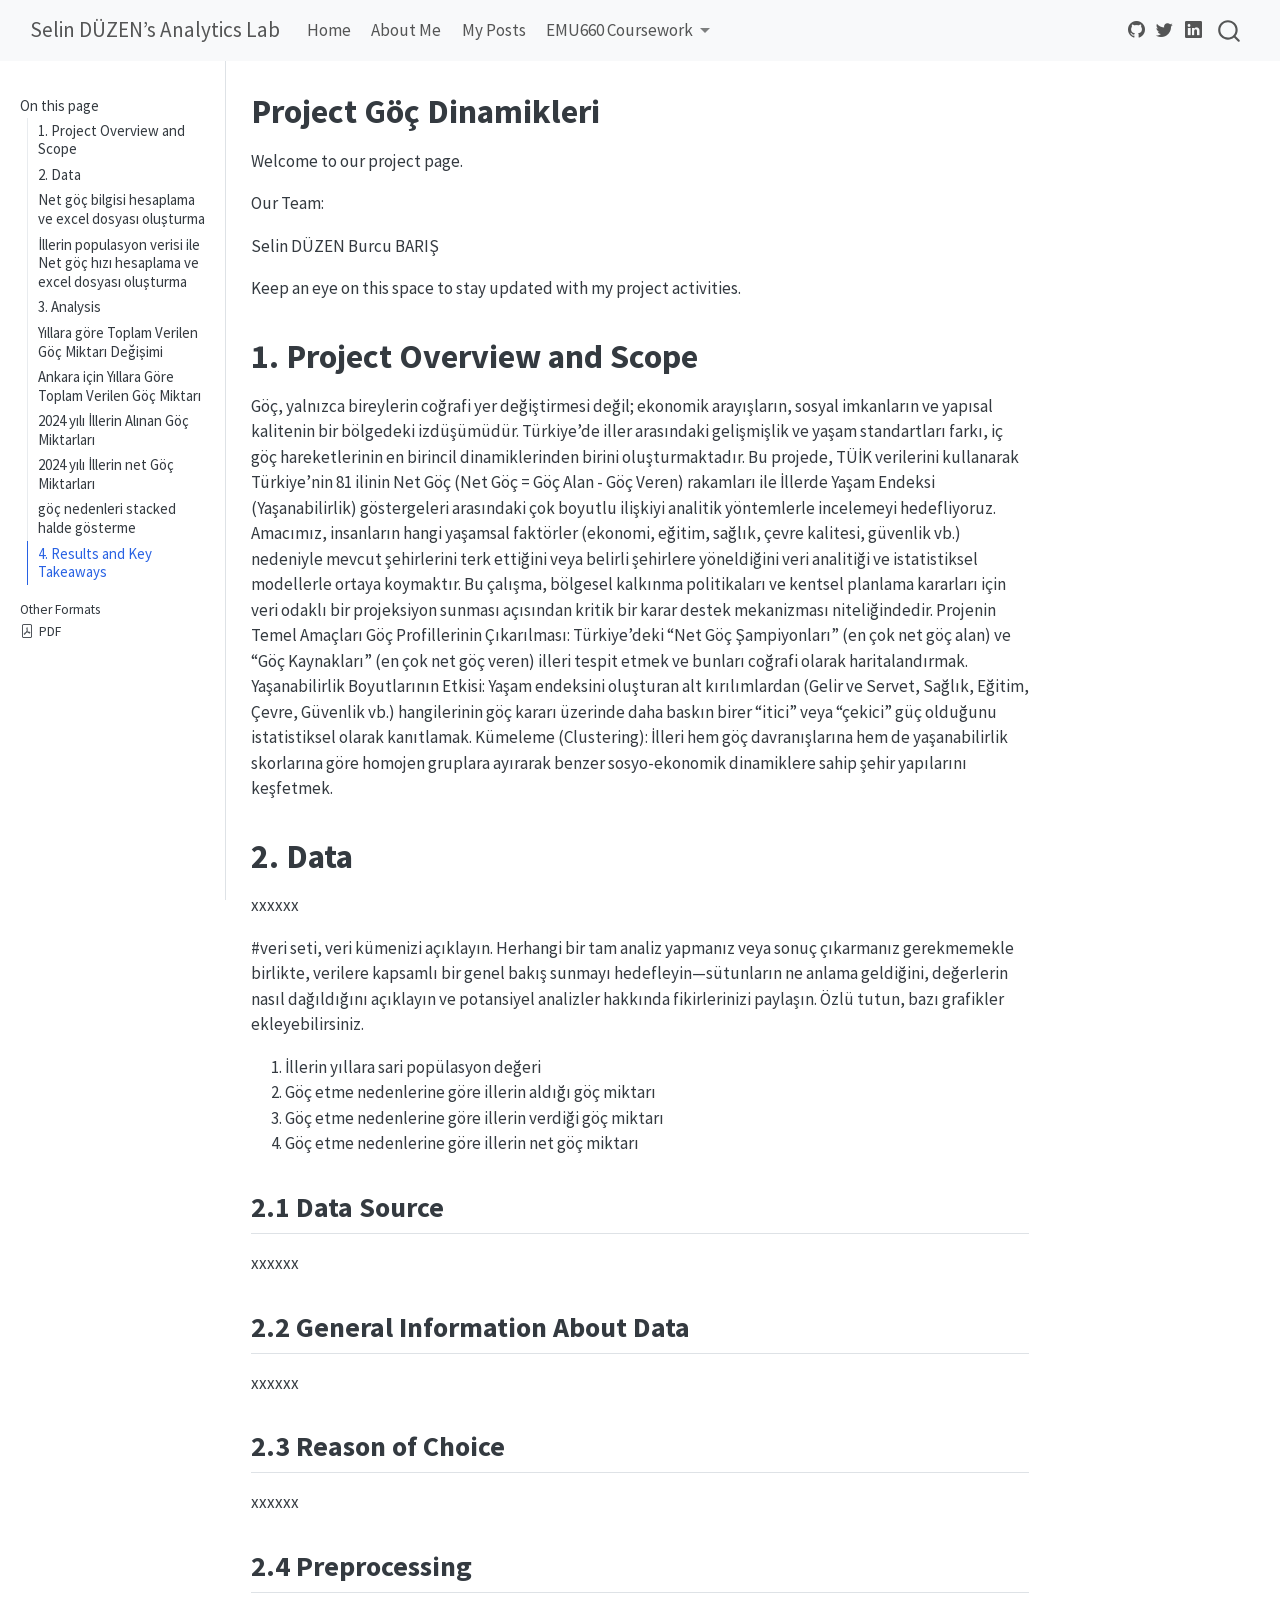
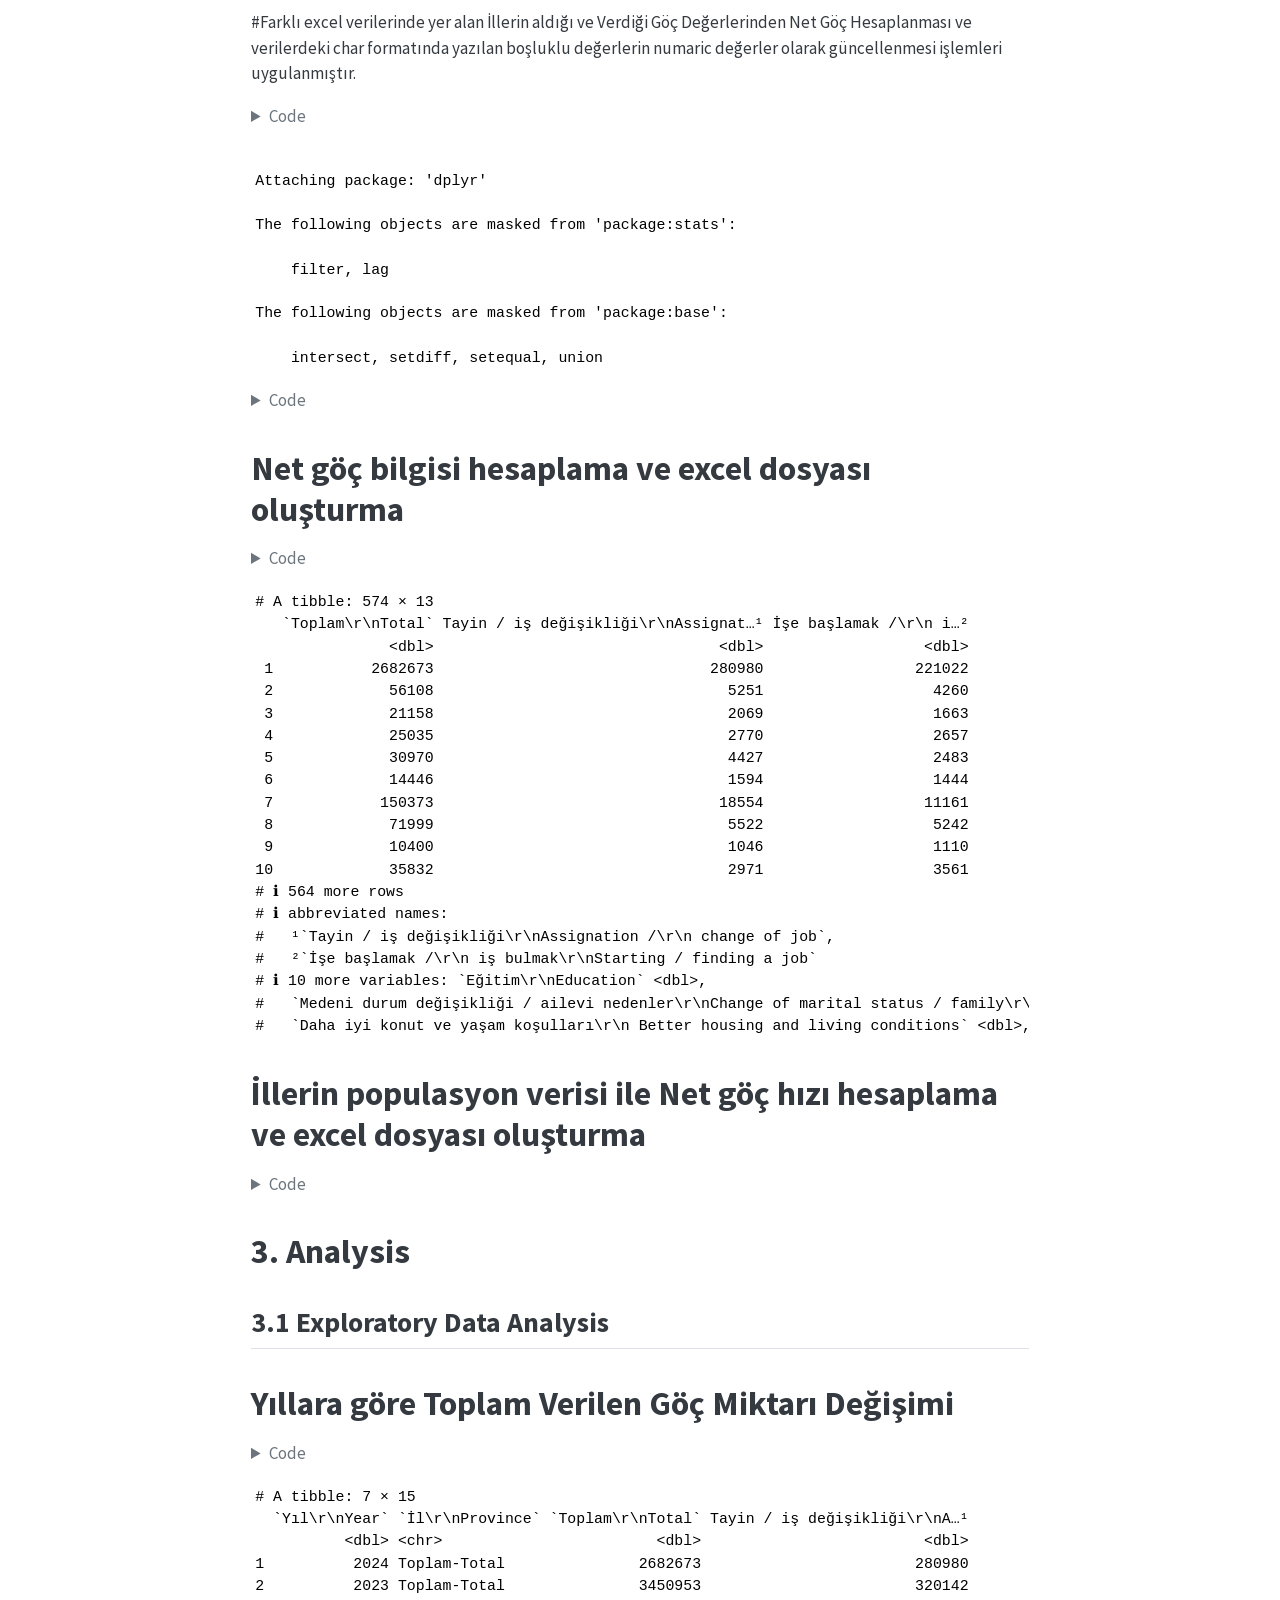
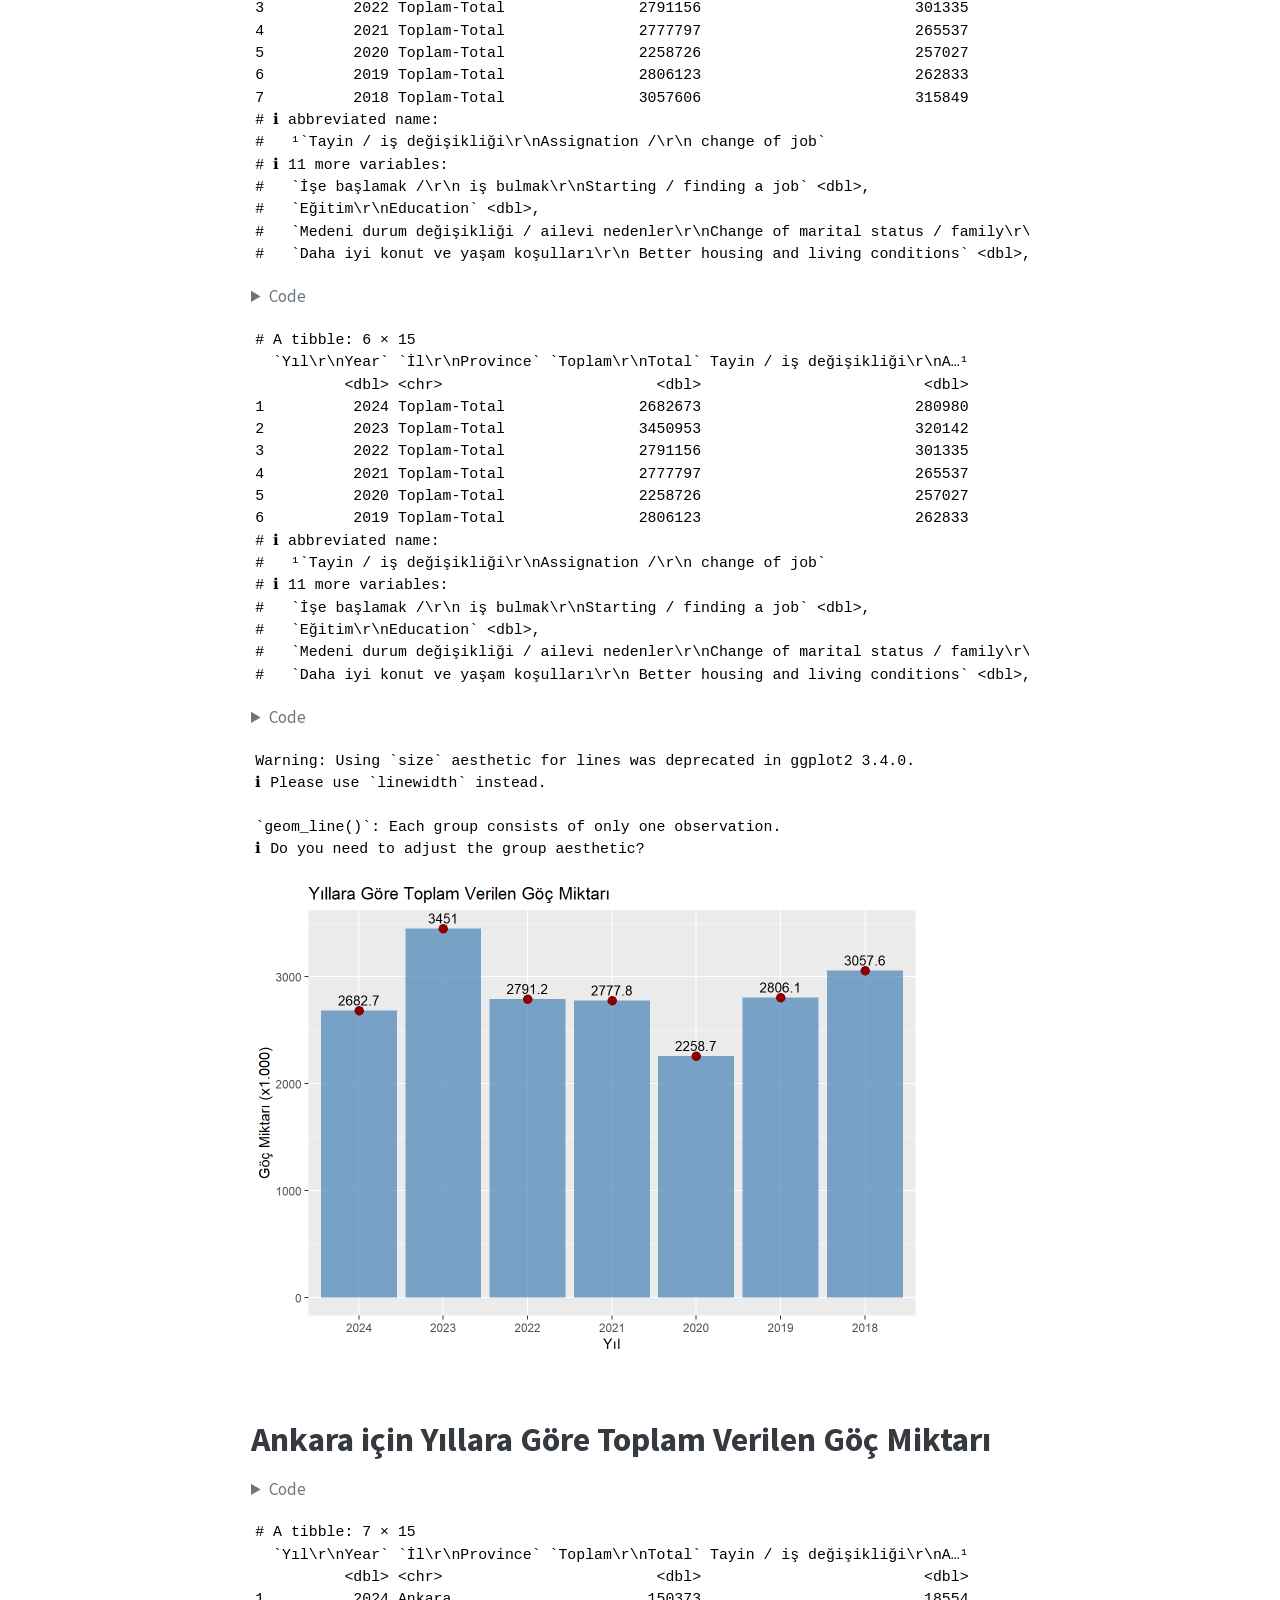
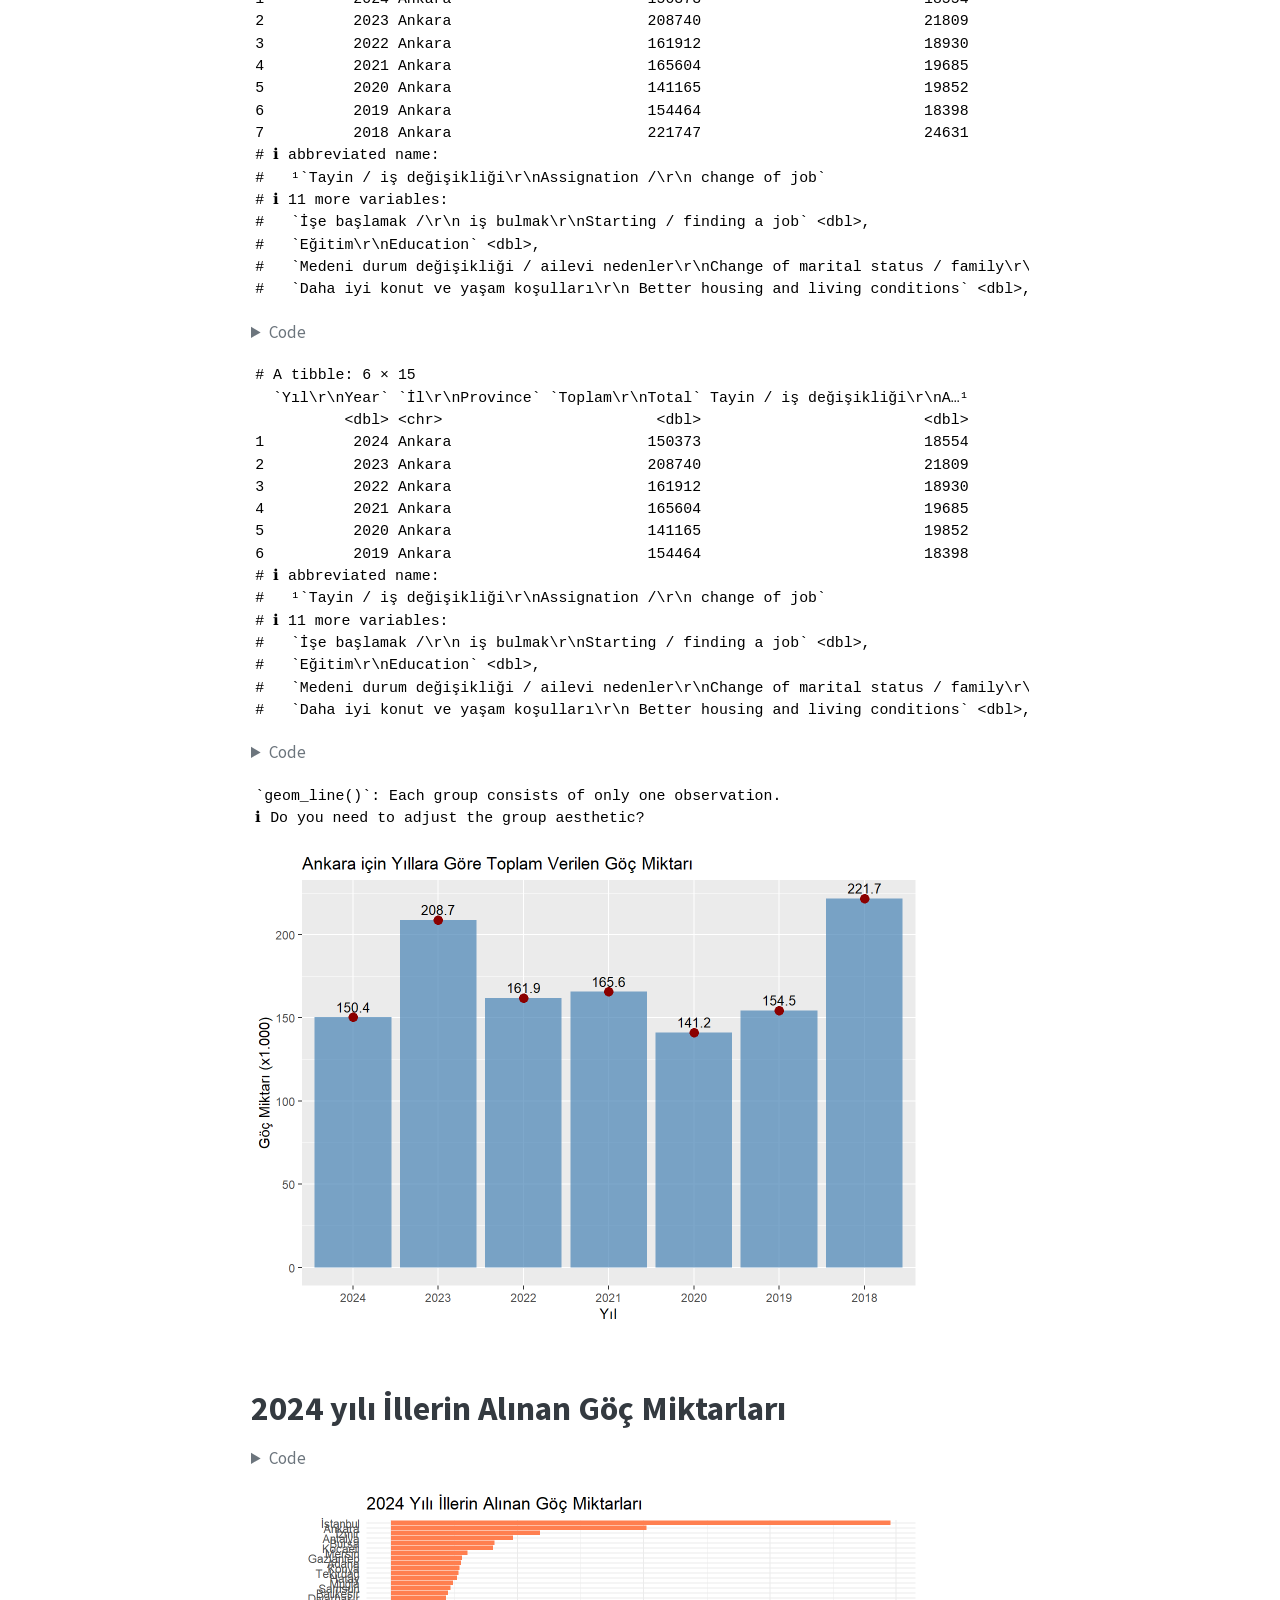
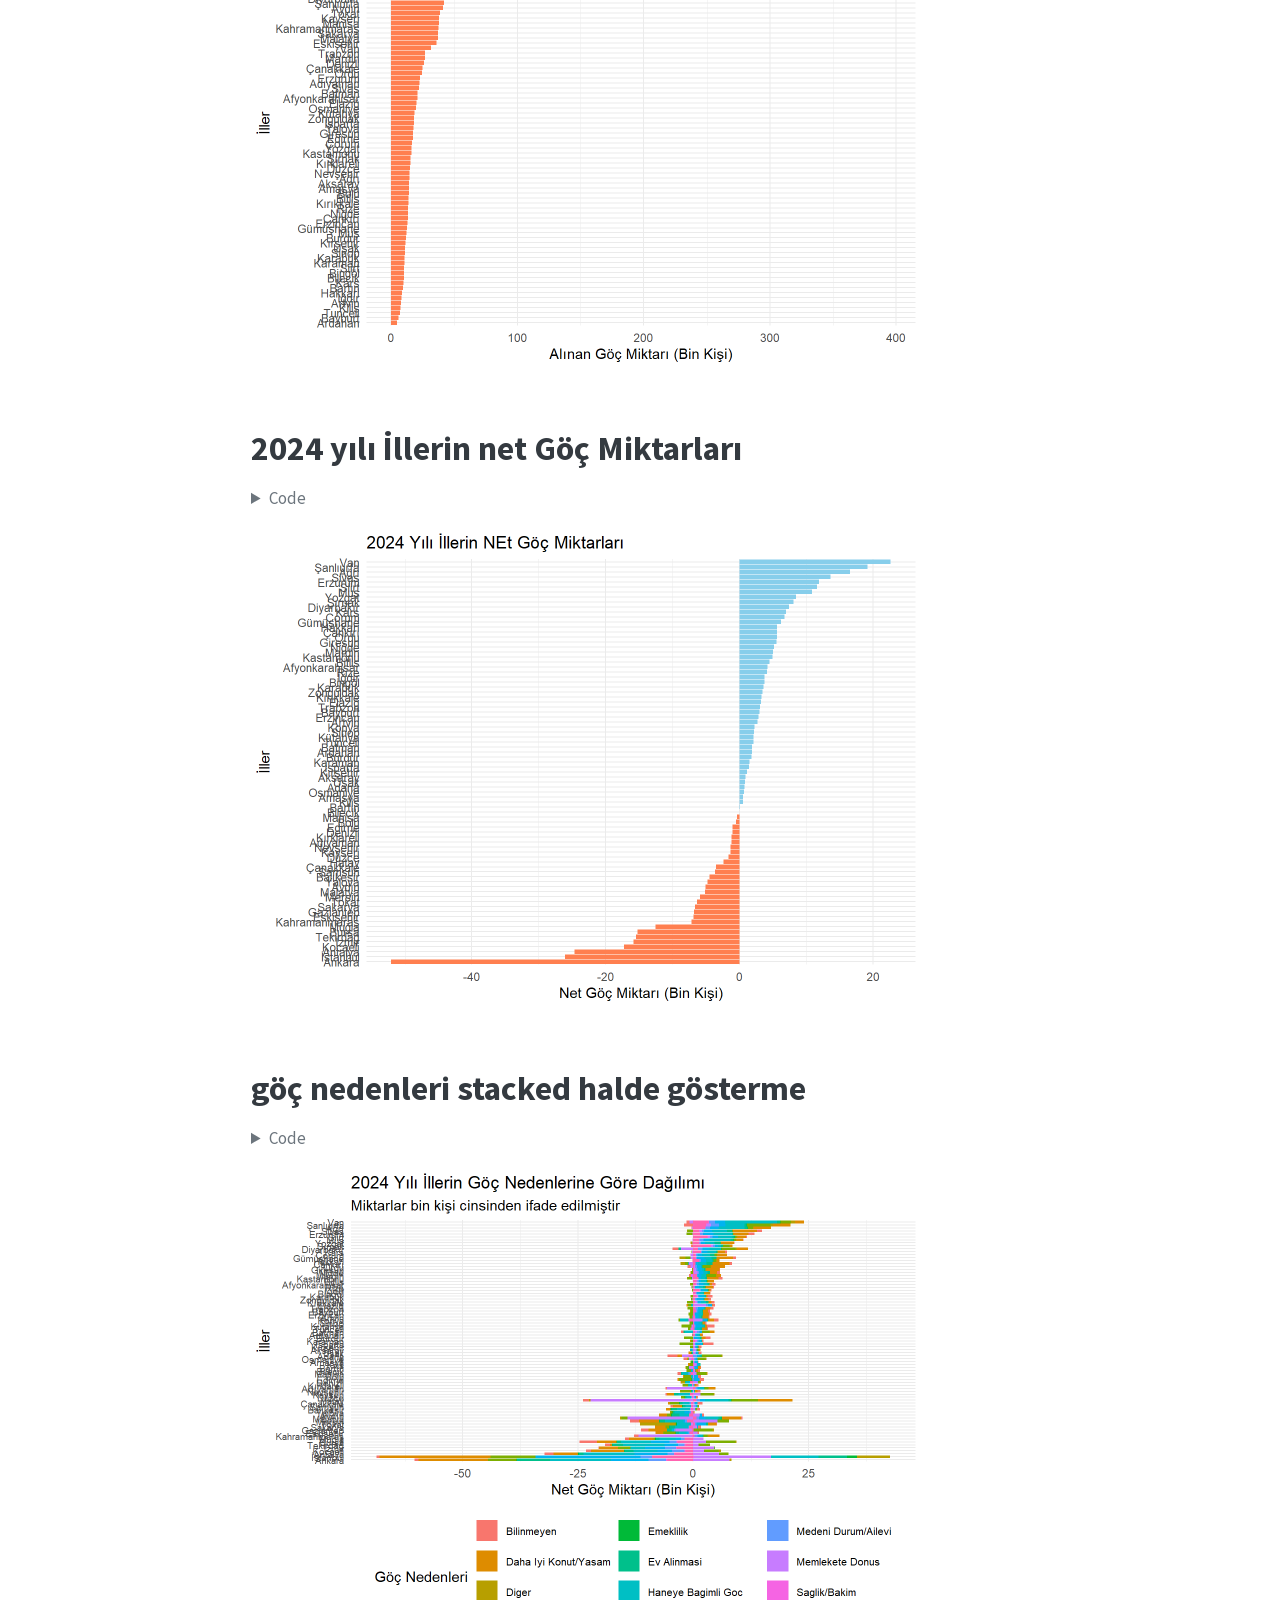
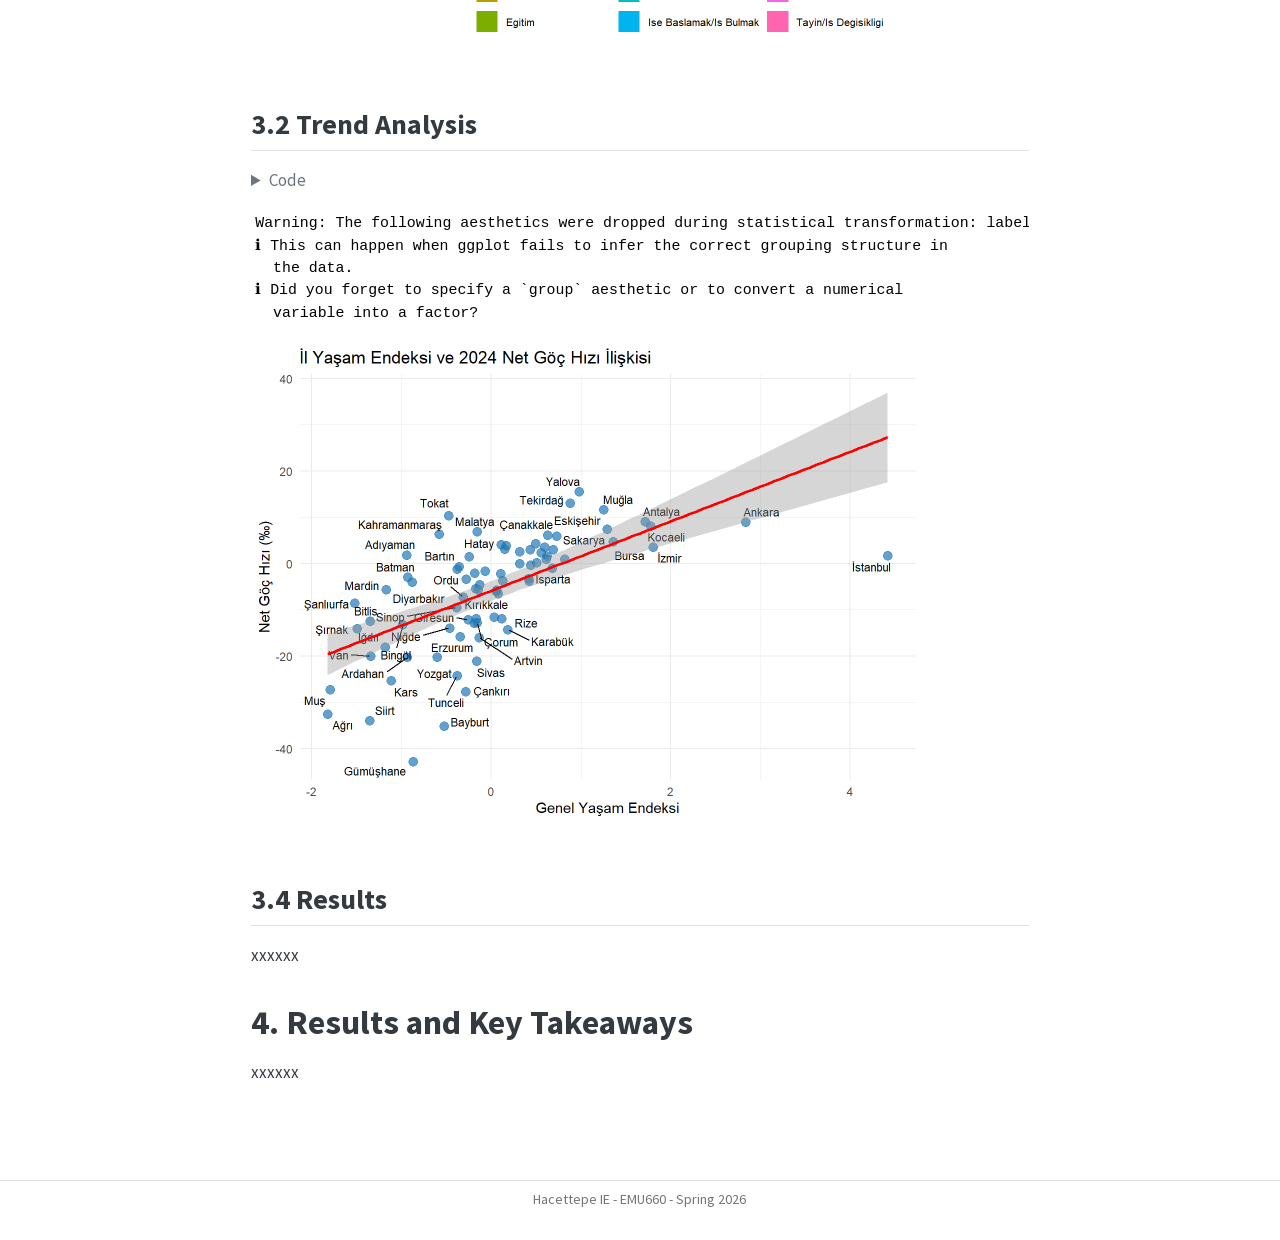
==== docs/project.html @ 67640329 "v4" ====
<!DOCTYPE html>
<html xmlns="http://www.w3.org/1999/xhtml" lang="en" xml:lang="en"><head>

<meta charset="utf-8">
<meta name="generator" content="quarto-1.9.35">

<meta name="viewport" content="width=device-width, initial-scale=1.0, user-scalable=yes">


<title>Project Göç Dinamikleri – Selin DÜZEN’s Analytics Lab</title>
<style>

code{white-space: pre-wrap;}
span.smallcaps{font-variant: small-caps;}
div.columns{display: flex; gap: min(4vw, 1.5em);}
div.column{flex: auto; overflow-x: auto;}
div.hanging-indent{margin-left: 1.5em; text-indent: -1.5em;}
ul.task-list{list-style: none;}
ul.task-list li input[type="checkbox"] {
width: 0.8em;
margin: 0 0.8em 0.2em -1em;  vertical-align: middle;
}

html { -webkit-text-size-adjust: 100%; }
pre > code.sourceCode { white-space: pre; position: relative; }
pre > code.sourceCode > span { display: inline-block; line-height: 1.25; }
pre > code.sourceCode > span:empty { height: 1.2em; }
.sourceCode { overflow: visible; }
code.sourceCode > span { color: inherit; text-decoration: inherit; }
div.sourceCode { margin: 1em 0; }
pre.sourceCode { margin: 0; }
@media screen {
div.sourceCode { overflow: auto; }
}
@media print {
pre > code.sourceCode { white-space: pre-wrap; }
pre > code.sourceCode > span { text-indent: -5em; padding-left: 5em; }
}
pre.numberSource code
{ counter-reset: source-line 0; }
pre.numberSource code > span
{ position: relative; left: -4em; counter-increment: source-line; }
pre.numberSource code > span > a:first-child::before
{ content: counter(source-line);
position: relative; left: -1em; text-align: right; vertical-align: baseline;
border: none; display: inline-block;
-webkit-touch-callout: none; -webkit-user-select: none;
-khtml-user-select: none; -moz-user-select: none;
-ms-user-select: none; user-select: none;
padding: 0 4px; width: 4em;
}
pre.numberSource { margin-left: 3em; padding-left: 4px; }
div.sourceCode
{ }
@media screen {
pre > code.sourceCode > span > a:first-child::before { text-decoration: underline; }
}
</style>


<script>const headroomChanged = new CustomEvent("quarto-hrChanged", {
  detail: {},
  bubbles: true,
  cancelable: false,
  composed: false,
});

const announceDismiss = () => {
  const annEl = window.document.getElementById("quarto-announcement");
  if (annEl) {
    annEl.remove();

    const annId = annEl.getAttribute("data-announcement-id");
    window.localStorage.setItem(`quarto-announce-${annId}`, "true");
  }
};

const announceRegister = () => {
  const annEl = window.document.getElementById("quarto-announcement");
  if (annEl) {
    const annId = annEl.getAttribute("data-announcement-id");
    const isDismissed =
      window.localStorage.getItem(`quarto-announce-${annId}`) || false;
    if (isDismissed) {
      announceDismiss();
      return;
    } else {
      annEl.classList.remove("hidden");
    }

    const actionEl = annEl.querySelector(".quarto-announcement-action");
    if (actionEl) {
      actionEl.addEventListener("click", function (e) {
        e.preventDefault();
        // Hide the bar immediately
        announceDismiss();
      });
    }
  }
};

window.document.addEventListener("DOMContentLoaded", function () {
  let init = false;

  announceRegister();

  // Manage the back to top button, if one is present.
  let lastScrollTop = window.pageYOffset || document.documentElement.scrollTop;
  const scrollDownBuffer = 5;
  const scrollUpBuffer = 35;
  const btn = document.getElementById("quarto-back-to-top");
  const hideBackToTop = () => {
    btn.style.display = "none";
  };
  const showBackToTop = () => {
    btn.style.display = "inline-block";
  };
  if (btn) {
    window.document.addEventListener(
      "scroll",
      function () {
        const currentScrollTop =
          window.pageYOffset || document.documentElement.scrollTop;

        // Shows and hides the button 'intelligently' as the user scrolls
        if (currentScrollTop - scrollDownBuffer > lastScrollTop) {
          hideBackToTop();
          lastScrollTop = currentScrollTop <= 0 ? 0 : currentScrollTop;
        } else if (currentScrollTop < lastScrollTop - scrollUpBuffer) {
          showBackToTop();
          lastScrollTop = currentScrollTop <= 0 ? 0 : currentScrollTop;
        }

        // Show the button at the bottom, hides it at the top
        if (currentScrollTop <= 0) {
          hideBackToTop();
        } else if (
          window.innerHeight + currentScrollTop >=
          document.body.offsetHeight
        ) {
          showBackToTop();
        }
      },
      false
    );
  }

  function throttle(func, wait) {
    var timeout;
    return function () {
      const context = this;
      const args = arguments;
      const later = function () {
        clearTimeout(timeout);
        timeout = null;
        func.apply(context, args);
      };

      if (!timeout) {
        timeout = setTimeout(later, wait);
      }
    };
  }

  function headerOffset() {
    // Set an offset if there is are fixed top navbar
    const headerEl = window.document.querySelector("header.fixed-top");
    if (headerEl) {
      return headerEl.clientHeight;
    } else {
      return 0;
    }
  }

  function footerOffset() {
    const footerEl = window.document.querySelector("footer.footer");
    if (footerEl) {
      return footerEl.clientHeight;
    } else {
      return 0;
    }
  }

  function dashboardOffset() {
    const dashboardNavEl = window.document.getElementById(
      "quarto-dashboard-header"
    );
    if (dashboardNavEl !== null) {
      return dashboardNavEl.clientHeight;
    } else {
      return 0;
    }
  }

  function updateDocumentOffsetWithoutAnimation() {
    updateDocumentOffset(false);
  }

  function updateDocumentOffset(animated) {
    // set body offset
    const topOffset = headerOffset();
    const bodyOffset = topOffset + footerOffset() + dashboardOffset();
    const bodyEl = window.document.body;
    bodyEl.setAttribute("data-bs-offset", topOffset);
    bodyEl.style.paddingTop = topOffset + "px";

    // deal with sidebar offsets
    const sidebars = window.document.querySelectorAll(
      ".sidebar, .headroom-target"
    );
    sidebars.forEach((sidebar) => {
      if (!animated) {
        sidebar.classList.add("notransition");
        // Remove the no transition class after the animation has time to complete
        setTimeout(function () {
          sidebar.classList.remove("notransition");
        }, 201);
      }

      if (window.Headroom && sidebar.classList.contains("sidebar-unpinned")) {
        sidebar.style.top = "0";
        sidebar.style.maxHeight = "100vh";
      } else {
        sidebar.style.top = topOffset + "px";
        sidebar.style.maxHeight = "calc(100vh - " + topOffset + "px)";
      }
    });

    // allow space for footer
    const mainContainer = window.document.querySelector(".quarto-container");
    if (mainContainer) {
      mainContainer.style.minHeight = "calc(100vh - " + bodyOffset + "px)";
    }

    // link offset
    let linkStyle = window.document.querySelector("#quarto-target-style");
    if (!linkStyle) {
      linkStyle = window.document.createElement("style");
      linkStyle.setAttribute("id", "quarto-target-style");
      window.document.head.appendChild(linkStyle);
    }
    while (linkStyle.firstChild) {
      linkStyle.removeChild(linkStyle.firstChild);
    }
    if (topOffset > 0) {
      linkStyle.appendChild(
        window.document.createTextNode(`
      section:target::before {
        content: "";
        display: block;
        height: ${topOffset}px;
        margin: -${topOffset}px 0 0;
      }`)
      );
    }
    if (init) {
      window.dispatchEvent(headroomChanged);
    }
    init = true;
  }

  // initialize headroom
  var header = window.document.querySelector("#quarto-header");
  if (header && window.Headroom) {
    const headroom = new window.Headroom(header, {
      tolerance: 5,
      onPin: function () {
        const sidebars = window.document.querySelectorAll(
          ".sidebar, .headroom-target"
        );
        sidebars.forEach((sidebar) => {
          sidebar.classList.remove("sidebar-unpinned");
        });
        updateDocumentOffset();
      },
      onUnpin: function () {
        const sidebars = window.document.querySelectorAll(
          ".sidebar, .headroom-target"
        );
        sidebars.forEach((sidebar) => {
          sidebar.classList.add("sidebar-unpinned");
        });
        updateDocumentOffset();
      },
    });
    headroom.init();

    let frozen = false;
    window.quartoToggleHeadroom = function () {
      if (frozen) {
        headroom.unfreeze();
        frozen = false;
      } else {
        headroom.freeze();
        frozen = true;
      }
    };
  }

  window.addEventListener(
    "hashchange",
    function (e) {
      if (
        getComputedStyle(document.documentElement).scrollBehavior !== "smooth"
      ) {
        window.scrollTo(0, window.pageYOffset - headerOffset());
      }
    },
    false
  );

  // Observe size changed for the header
  const headerEl = window.document.querySelector("header.fixed-top");
  if (headerEl && window.ResizeObserver) {
    const observer = new window.ResizeObserver(() => {
      setTimeout(updateDocumentOffsetWithoutAnimation, 0);
    });
    observer.observe(headerEl, {
      attributes: true,
      childList: true,
      characterData: true,
    });
  } else {
    window.addEventListener(
      "resize",
      throttle(updateDocumentOffsetWithoutAnimation, 50)
    );
  }
  setTimeout(updateDocumentOffsetWithoutAnimation, 250);

  // fixup index.html links if we aren't on the filesystem
  if (window.location.protocol !== "file:") {
    const links = window.document.querySelectorAll("a");
    for (let i = 0; i < links.length; i++) {
      if (links[i].href) {
        links[i].dataset.originalHref = links[i].href;
        links[i].href = links[i].href.replace(/\/index\.html/, "/");
      }
    }

    // Fixup any sharing links that require urls
    // Append url to any sharing urls
    const sharingLinks = window.document.querySelectorAll(
      "a.sidebar-tools-main-item, a.quarto-navigation-tool, a.quarto-navbar-tools, a.quarto-navbar-tools-item"
    );
    for (let i = 0; i < sharingLinks.length; i++) {
      const sharingLink = sharingLinks[i];
      const href = sharingLink.getAttribute("href");
      if (href) {
        sharingLink.setAttribute(
          "href",
          href.replace("|url|", window.location.href)
        );
      }
    }

    // Scroll the active navigation item into view, if necessary
    const navSidebar = window.document.querySelector("nav#quarto-sidebar");
    if (navSidebar) {
      // Find the active item
      const activeItem = navSidebar.querySelector("li.sidebar-item a.active");
      if (activeItem) {
        // Wait for the scroll height and height to resolve by observing size changes on the
        // nav element that is scrollable
        const resizeObserver = new ResizeObserver((_entries) => {
          // The bottom of the element
          const elBottom = activeItem.offsetTop;
          const viewBottom = navSidebar.scrollTop + navSidebar.clientHeight;

          // The element height and scroll height are the same, then we are still loading
          if (viewBottom !== navSidebar.scrollHeight) {
            // Determine if the item isn't visible and scroll to it
            if (elBottom >= viewBottom) {
              navSidebar.scrollTop = elBottom;
            }

            // stop observing now since we've completed the scroll
            resizeObserver.unobserve(navSidebar);
          }
        });
        resizeObserver.observe(navSidebar);
      }
    }
  }
});
</script>
<script>/*!
 * headroom.js v0.12.0 - Give your page some headroom. Hide your header until you need it
 * Copyright (c) 2020 Nick Williams - http://wicky.nillia.ms/headroom.js
 * License: MIT
 */

!function(t,n){"object"==typeof exports&&"undefined"!=typeof module?module.exports=n():"function"==typeof define&&define.amd?define(n):(t=t||self).Headroom=n()}(this,function(){"use strict";function t(){return"undefined"!=typeof window}function d(t){return function(t){return t&&t.document&&function(t){return 9===t.nodeType}(t.document)}(t)?function(t){var n=t.document,o=n.body,s=n.documentElement;return{scrollHeight:function(){return Math.max(o.scrollHeight,s.scrollHeight,o.offsetHeight,s.offsetHeight,o.clientHeight,s.clientHeight)},height:function(){return t.innerHeight||s.clientHeight||o.clientHeight},scrollY:function(){return void 0!==t.pageYOffset?t.pageYOffset:(s||o.parentNode||o).scrollTop}}}(t):function(t){return{scrollHeight:function(){return Math.max(t.scrollHeight,t.offsetHeight,t.clientHeight)},height:function(){return Math.max(t.offsetHeight,t.clientHeight)},scrollY:function(){return t.scrollTop}}}(t)}function n(t,s,e){var n,o=function(){var n=!1;try{var t={get passive(){n=!0}};window.addEventListener("test",t,t),window.removeEventListener("test",t,t)}catch(t){n=!1}return n}(),i=!1,r=d(t),l=r.scrollY(),a={};function c(){var t=Math.round(r.scrollY()),n=r.height(),o=r.scrollHeight();a.scrollY=t,a.lastScrollY=l,a.direction=l<t?"down":"up",a.distance=Math.abs(t-l),a.isOutOfBounds=t<0||o<t+n,a.top=t<=s.offset[a.direction],a.bottom=o<=t+n,a.toleranceExceeded=a.distance>s.tolerance[a.direction],e(a),l=t,i=!1}function h(){i||(i=!0,n=requestAnimationFrame(c))}var u=!!o&&{passive:!0,capture:!1};return t.addEventListener("scroll",h,u),c(),{destroy:function(){cancelAnimationFrame(n),t.removeEventListener("scroll",h,u)}}}function o(t){return t===Object(t)?t:{down:t,up:t}}function s(t,n){n=n||{},Object.assign(this,s.options,n),this.classes=Object.assign({},s.options.classes,n.classes),this.elem=t,this.tolerance=o(this.tolerance),this.offset=o(this.offset),this.initialised=!1,this.frozen=!1}return s.prototype={constructor:s,init:function(){return s.cutsTheMustard&&!this.initialised&&(this.addClass("initial"),this.initialised=!0,setTimeout(function(t){t.scrollTracker=n(t.scroller,{offset:t.offset,tolerance:t.tolerance},t.update.bind(t))},100,this)),this},destroy:function(){this.initialised=!1,Object.keys(this.classes).forEach(this.removeClass,this),this.scrollTracker.destroy()},unpin:function(){!this.hasClass("pinned")&&this.hasClass("unpinned")||(this.addClass("unpinned"),this.removeClass("pinned"),this.onUnpin&&this.onUnpin.call(this))},pin:function(){this.hasClass("unpinned")&&(this.addClass("pinned"),this.removeClass("unpinned"),this.onPin&&this.onPin.call(this))},freeze:function(){this.frozen=!0,this.addClass("frozen")},unfreeze:function(){this.frozen=!1,this.removeClass("frozen")},top:function(){this.hasClass("top")||(this.addClass("top"),this.removeClass("notTop"),this.onTop&&this.onTop.call(this))},notTop:function(){this.hasClass("notTop")||(this.addClass("notTop"),this.removeClass("top"),this.onNotTop&&this.onNotTop.call(this))},bottom:function(){this.hasClass("bottom")||(this.addClass("bottom"),this.removeClass("notBottom"),this.onBottom&&this.onBottom.call(this))},notBottom:function(){this.hasClass("notBottom")||(this.addClass("notBottom"),this.removeClass("bottom"),this.onNotBottom&&this.onNotBottom.call(this))},shouldUnpin:function(t){return"down"===t.direction&&!t.top&&t.toleranceExceeded},shouldPin:function(t){return"up"===t.direction&&t.toleranceExceeded||t.top},addClass:function(t){this.elem.classList.add.apply(this.elem.classList,this.classes[t].split(" "))},removeClass:function(t){this.elem.classList.remove.apply(this.elem.classList,this.classes[t].split(" "))},hasClass:function(t){return this.classes[t].split(" ").every(function(t){return this.classList.contains(t)},this.elem)},update:function(t){t.isOutOfBounds||!0!==this.frozen&&(t.top?this.top():this.notTop(),t.bottom?this.bottom():this.notBottom(),this.shouldUnpin(t)?this.unpin():this.shouldPin(t)&&this.pin())}},s.options={tolerance:{up:0,down:0},offset:0,scroller:t()?window:null,classes:{frozen:"headroom--frozen",pinned:"headroom--pinned",unpinned:"headroom--unpinned",top:"headroom--top",notTop:"headroom--not-top",bottom:"headroom--bottom",notBottom:"headroom--not-bottom",initial:"headroom"}},s.cutsTheMustard=!!(t()&&function(){}.bind&&"classList"in document.documentElement&&Object.assign&&Object.keys&&requestAnimationFrame),s});
</script>
<script>/*!
 * clipboard.js v2.0.11
 * https://clipboardjs.com/
 *
 * Licensed MIT © Zeno Rocha
 */
!function(t,e){"object"==typeof exports&&"object"==typeof module?module.exports=e():"function"==typeof define&&define.amd?define([],e):"object"==typeof exports?exports.ClipboardJS=e():t.ClipboardJS=e()}(this,function(){return n={686:function(t,e,n){"use strict";n.d(e,{default:function(){return b}});var e=n(279),i=n.n(e),e=n(370),u=n.n(e),e=n(817),r=n.n(e);function c(t){try{return document.execCommand(t)}catch(t){return}}var a=function(t){t=r()(t);return c("cut"),t};function o(t,e){var n,o,t=(n=t,o="rtl"===document.documentElement.getAttribute("dir"),(t=document.createElement("textarea")).style.fontSize="12pt",t.style.border="0",t.style.padding="0",t.style.margin="0",t.style.position="absolute",t.style[o?"right":"left"]="-9999px",o=window.pageYOffset||document.documentElement.scrollTop,t.style.top="".concat(o,"px"),t.setAttribute("readonly",""),t.value=n,t);return e.container.appendChild(t),e=r()(t),c("copy"),t.remove(),e}var f=function(t){var e=1<arguments.length&&void 0!==arguments[1]?arguments[1]:{container:document.body},n="";return"string"==typeof t?n=o(t,e):t instanceof HTMLInputElement&&!["text","search","url","tel","password"].includes(null==t?void 0:t.type)?n=o(t.value,e):(n=r()(t),c("copy")),n};function l(t){return(l="function"==typeof Symbol&&"symbol"==typeof Symbol.iterator?function(t){return typeof t}:function(t){return t&&"function"==typeof Symbol&&t.constructor===Symbol&&t!==Symbol.prototype?"symbol":typeof t})(t)}var s=function(){var t=0<arguments.length&&void 0!==arguments[0]?arguments[0]:{},e=t.action,n=void 0===e?"copy":e,o=t.container,e=t.target,t=t.text;if("copy"!==n&&"cut"!==n)throw new Error('Invalid "action" value, use either "copy" or "cut"');if(void 0!==e){if(!e||"object"!==l(e)||1!==e.nodeType)throw new Error('Invalid "target" value, use a valid Element');if("copy"===n&&e.hasAttribute("disabled"))throw new Error('Invalid "target" attribute. Please use "readonly" instead of "disabled" attribute');if("cut"===n&&(e.hasAttribute("readonly")||e.hasAttribute("disabled")))throw new Error('Invalid "target" attribute. You can\'t cut text from elements with "readonly" or "disabled" attributes')}return t?f(t,{container:o}):e?"cut"===n?a(e):f(e,{container:o}):void 0};function p(t){return(p="function"==typeof Symbol&&"symbol"==typeof Symbol.iterator?function(t){return typeof t}:function(t){return t&&"function"==typeof Symbol&&t.constructor===Symbol&&t!==Symbol.prototype?"symbol":typeof t})(t)}function d(t,e){for(var n=0;n<e.length;n++){var o=e[n];o.enumerable=o.enumerable||!1,o.configurable=!0,"value"in o&&(o.writable=!0),Object.defineProperty(t,o.key,o)}}function y(t,e){return(y=Object.setPrototypeOf||function(t,e){return t.__proto__=e,t})(t,e)}function h(n){var o=function(){if("undefined"==typeof Reflect||!Reflect.construct)return!1;if(Reflect.construct.sham)return!1;if("function"==typeof Proxy)return!0;try{return Date.prototype.toString.call(Reflect.construct(Date,[],function(){})),!0}catch(t){return!1}}();return function(){var t,e=v(n);return t=o?(t=v(this).constructor,Reflect.construct(e,arguments,t)):e.apply(this,arguments),e=this,!(t=t)||"object"!==p(t)&&"function"!=typeof t?function(t){if(void 0!==t)return t;throw new ReferenceError("this hasn't been initialised - super() hasn't been called")}(e):t}}function v(t){return(v=Object.setPrototypeOf?Object.getPrototypeOf:function(t){return t.__proto__||Object.getPrototypeOf(t)})(t)}function m(t,e){t="data-clipboard-".concat(t);if(e.hasAttribute(t))return e.getAttribute(t)}var b=function(){!function(t,e){if("function"!=typeof e&&null!==e)throw new TypeError("Super expression must either be null or a function");t.prototype=Object.create(e&&e.prototype,{constructor:{value:t,writable:!0,configurable:!0}}),e&&y(t,e)}(r,i());var t,e,n,o=h(r);function r(t,e){var n;return function(t){if(!(t instanceof r))throw new TypeError("Cannot call a class as a function")}(this),(n=o.call(this)).resolveOptions(e),n.listenClick(t),n}return t=r,n=[{key:"copy",value:function(t){var e=1<arguments.length&&void 0!==arguments[1]?arguments[1]:{container:document.body};return f(t,e)}},{key:"cut",value:function(t){return a(t)}},{key:"isSupported",value:function(){var t=0<arguments.length&&void 0!==arguments[0]?arguments[0]:["copy","cut"],t="string"==typeof t?[t]:t,e=!!document.queryCommandSupported;return t.forEach(function(t){e=e&&!!document.queryCommandSupported(t)}),e}}],(e=[{key:"resolveOptions",value:function(){var t=0<arguments.length&&void 0!==arguments[0]?arguments[0]:{};this.action="function"==typeof t.action?t.action:this.defaultAction,this.target="function"==typeof t.target?t.target:this.defaultTarget,this.text="function"==typeof t.text?t.text:this.defaultText,this.container="object"===p(t.container)?t.container:document.body}},{key:"listenClick",value:function(t){var e=this;this.listener=u()(t,"click",function(t){return e.onClick(t)})}},{key:"onClick",value:function(t){var e=t.delegateTarget||t.currentTarget,n=this.action(e)||"copy",t=s({action:n,container:this.container,target:this.target(e),text:this.text(e)});this.emit(t?"success":"error",{action:n,text:t,trigger:e,clearSelection:function(){e&&e.focus(),window.getSelection().removeAllRanges()}})}},{key:"defaultAction",value:function(t){return m("action",t)}},{key:"defaultTarget",value:function(t){t=m("target",t);if(t)return document.querySelector(t)}},{key:"defaultText",value:function(t){return m("text",t)}},{key:"destroy",value:function(){this.listener.destroy()}}])&&d(t.prototype,e),n&&d(t,n),r}()},828:function(t){var e;"undefined"==typeof Element||Element.prototype.matches||((e=Element.prototype).matches=e.matchesSelector||e.mozMatchesSelector||e.msMatchesSelector||e.oMatchesSelector||e.webkitMatchesSelector),t.exports=function(t,e){for(;t&&9!==t.nodeType;){if("function"==typeof t.matches&&t.matches(e))return t;t=t.parentNode}}},438:function(t,e,n){var u=n(828);function i(t,e,n,o,r){var i=function(e,n,t,o){return function(t){t.delegateTarget=u(t.target,n),t.delegateTarget&&o.call(e,t)}}.apply(this,arguments);return t.addEventListener(n,i,r),{destroy:function(){t.removeEventListener(n,i,r)}}}t.exports=function(t,e,n,o,r){return"function"==typeof t.addEventListener?i.apply(null,arguments):"function"==typeof n?i.bind(null,document).apply(null,arguments):("string"==typeof t&&(t=document.querySelectorAll(t)),Array.prototype.map.call(t,function(t){return i(t,e,n,o,r)}))}},879:function(t,n){n.node=function(t){return void 0!==t&&t instanceof HTMLElement&&1===t.nodeType},n.nodeList=function(t){var e=Object.prototype.toString.call(t);return void 0!==t&&("[object NodeList]"===e||"[object HTMLCollection]"===e)&&"length"in t&&(0===t.length||n.node(t[0]))},n.string=function(t){return"string"==typeof t||t instanceof String},n.fn=function(t){return"[object Function]"===Object.prototype.toString.call(t)}},370:function(t,e,n){var f=n(879),l=n(438);t.exports=function(t,e,n){if(!t&&!e&&!n)throw new Error("Missing required arguments");if(!f.string(e))throw new TypeError("Second argument must be a String");if(!f.fn(n))throw new TypeError("Third argument must be a Function");if(f.node(t))return c=e,a=n,(u=t).addEventListener(c,a),{destroy:function(){u.removeEventListener(c,a)}};if(f.nodeList(t))return o=t,r=e,i=n,Array.prototype.forEach.call(o,function(t){t.addEventListener(r,i)}),{destroy:function(){Array.prototype.forEach.call(o,function(t){t.removeEventListener(r,i)})}};if(f.string(t))return t=t,e=e,n=n,l(document.body,t,e,n);throw new TypeError("First argument must be a String, HTMLElement, HTMLCollection, or NodeList");var o,r,i,u,c,a}},817:function(t){t.exports=function(t){var e,n="SELECT"===t.nodeName?(t.focus(),t.value):"INPUT"===t.nodeName||"TEXTAREA"===t.nodeName?((e=t.hasAttribute("readonly"))||t.setAttribute("readonly",""),t.select(),t.setSelectionRange(0,t.value.length),e||t.removeAttribute("readonly"),t.value):(t.hasAttribute("contenteditable")&&t.focus(),n=window.getSelection(),(e=document.createRange()).selectNodeContents(t),n.removeAllRanges(),n.addRange(e),n.toString());return n}},279:function(t){function e(){}e.prototype={on:function(t,e,n){var o=this.e||(this.e={});return(o[t]||(o[t]=[])).push({fn:e,ctx:n}),this},once:function(t,e,n){var o=this;function r(){o.off(t,r),e.apply(n,arguments)}return r._=e,this.on(t,r,n)},emit:function(t){for(var e=[].slice.call(arguments,1),n=((this.e||(this.e={}))[t]||[]).slice(),o=0,r=n.length;o<r;o++)n[o].fn.apply(n[o].ctx,e);return this},off:function(t,e){var n=this.e||(this.e={}),o=n[t],r=[];if(o&&e)for(var i=0,u=o.length;i<u;i++)o[i].fn!==e&&o[i].fn._!==e&&r.push(o[i]);return r.length?n[t]=r:delete n[t],this}},t.exports=e,t.exports.TinyEmitter=e}},r={},o.n=function(t){var e=t&&t.__esModule?function(){return t.default}:function(){return t};return o.d(e,{a:e}),e},o.d=function(t,e){for(var n in e)o.o(e,n)&&!o.o(t,n)&&Object.defineProperty(t,n,{enumerable:!0,get:e[n]})},o.o=function(t,e){return Object.prototype.hasOwnProperty.call(t,e)},o(686).default;function o(t){if(r[t])return r[t].exports;var e=r[t]={exports:{}};return n[t](e,e.exports,o),e.exports}var n,r});</script>
<script>/*! @algolia/autocomplete-js 1.19.1 | MIT License | © Algolia, Inc. and contributors | https://github.com/algolia/autocomplete */
!function(e,t){"object"==typeof exports&&"undefined"!=typeof module?t(exports):"function"==typeof define&&define.amd?define(["exports"],t):t((e="undefined"!=typeof globalThis?globalThis:e||self)["@algolia/autocomplete-js"]={})}(this,(function(e){"use strict";function t(e,t){var n=Object.keys(e);if(Object.getOwnPropertySymbols){var r=Object.getOwnPropertySymbols(e);t&&(r=r.filter((function(t){return Object.getOwnPropertyDescriptor(e,t).enumerable}))),n.push.apply(n,r)}return n}function n(e){for(var n=1;n<arguments.length;n++){var r=null!=arguments[n]?arguments[n]:{};n%2?t(Object(r),!0).forEach((function(t){o(e,t,r[t])})):Object.getOwnPropertyDescriptors?Object.defineProperties(e,Object.getOwnPropertyDescriptors(r)):t(Object(r)).forEach((function(t){Object.defineProperty(e,t,Object.getOwnPropertyDescriptor(r,t))}))}return e}function r(e){return r="function"==typeof Symbol&&"symbol"==typeof Symbol.iterator?function(e){return typeof e}:function(e){return e&&"function"==typeof Symbol&&e.constructor===Symbol&&e!==Symbol.prototype?"symbol":typeof e},r(e)}function o(e,t,n){return(t=function(e){var t=function(e,t){if("object"!=typeof e||null===e)return e;var n=e[Symbol.toPrimitive];if(void 0!==n){var r=n.call(e,t||"default");if("object"!=typeof r)return r;throw new TypeError("@@toPrimitive must return a primitive value.")}return("string"===t?String:Number)(e)}(e,"string");return"symbol"==typeof t?t:String(t)}(t))in e?Object.defineProperty(e,t,{value:n,enumerable:!0,configurable:!0,writable:!0}):e[t]=n,e}function i(){return i=Object.assign?Object.assign.bind():function(e){for(var t=1;t<arguments.length;t++){var n=arguments[t];for(var r in n)Object.prototype.hasOwnProperty.call(n,r)&&(e[r]=n[r])}return e},i.apply(this,arguments)}function u(e,t){if(null==e)return{};var n,r,o=function(e,t){if(null==e)return{};var n,r,o={},i=Object.keys(e);for(r=0;r<i.length;r++)n=i[r],t.indexOf(n)>=0||(o[n]=e[n]);return o}(e,t);if(Object.getOwnPropertySymbols){var i=Object.getOwnPropertySymbols(e);for(r=0;r<i.length;r++)n=i[r],t.indexOf(n)>=0||Object.prototype.propertyIsEnumerable.call(e,n)&&(o[n]=e[n])}return o}function a(e,t){return function(e){if(Array.isArray(e))return e}(e)||function(e,t){var n=null==e?null:"undefined"!=typeof Symbol&&e[Symbol.iterator]||e["@@iterator"];if(null!=n){var r,o,i,u,a=[],l=!0,c=!1;try{if(i=(n=n.call(e)).next,0===t){if(Object(n)!==n)return;l=!1}else for(;!(l=(r=i.call(n)).done)&&(a.push(r.value),a.length!==t);l=!0);}catch(e){c=!0,o=e}finally{try{if(!l&&null!=n.return&&(u=n.return(),Object(u)!==u))return}finally{if(c)throw o}}return a}}(e,t)||c(e,t)||function(){throw new TypeError("Invalid attempt to destructure non-iterable instance.\nIn order to be iterable, non-array objects must have a [Symbol.iterator]() method.")}()}function l(e){return function(e){if(Array.isArray(e))return s(e)}(e)||function(e){if("undefined"!=typeof Symbol&&null!=e[Symbol.iterator]||null!=e["@@iterator"])return Array.from(e)}(e)||c(e)||function(){throw new TypeError("Invalid attempt to spread non-iterable instance.\nIn order to be iterable, non-array objects must have a [Symbol.iterator]() method.")}()}function c(e,t){if(e){if("string"==typeof e)return s(e,t);var n=Object.prototype.toString.call(e).slice(8,-1);return"Object"===n&&e.constructor&&(n=e.constructor.name),"Map"===n||"Set"===n?Array.from(e):"Arguments"===n||/^(?:Ui|I)nt(?:8|16|32)(?:Clamped)?Array$/.test(n)?s(e,t):void 0}}function s(e,t){(null==t||t>e.length)&&(t=e.length);for(var n=0,r=new Array(t);n<t;n++)r[n]=e[n];return r}function f(e){return{current:e}}function p(e,t){var n=void 0;return function(){for(var r=arguments.length,o=new Array(r),i=0;i<r;i++)o[i]=arguments[i];n&&clearTimeout(n),n=setTimeout((function(){return e.apply(void 0,o)}),t)}}function m(e){return e.reduce((function(e,t){return e.concat(t)}),[])}var v=0;function d(){return"autocomplete-".concat(v++)}function y(e,t){return t.reduce((function(e,t){return e&&e[t]}),e)}function b(e){return 0===e.collections.length?0:e.collections.reduce((function(e,t){return e+t.items.length}),0)}function g(e){return e!==Object(e)}function h(e,t){if(e===t)return!0;if(g(e)||g(t)||"function"==typeof e||"function"==typeof t)return e===t;if(Object.keys(e).length!==Object.keys(t).length)return!1;for(var n=0,r=Object.keys(e);n<r.length;n++){var o=r[n];if(!(o in t))return!1;if(!h(e[o],t[o]))return!1}return!0}var _=function(){};var O="1.19.1",S=[{segment:"autocomplete-core",version:O}];function j(e){var t=e.item,n=e.items,r=void 0===n?[]:n;return{index:t.__autocomplete_indexName,items:[t],positions:[1+r.findIndex((function(e){return e.objectID===t.objectID}))],queryID:t.__autocomplete_queryID,algoliaSource:["autocomplete"]}}function P(e,t){return function(e){if(Array.isArray(e))return e}(e)||function(e,t){var n=null==e?null:"undefined"!=typeof Symbol&&e[Symbol.iterator]||e["@@iterator"];if(null!=n){var r,o,i,u,a=[],l=!0,c=!1;try{if(i=(n=n.call(e)).next,0===t){if(Object(n)!==n)return;l=!1}else for(;!(l=(r=i.call(n)).done)&&(a.push(r.value),a.length!==t);l=!0);}catch(e){c=!0,o=e}finally{try{if(!l&&null!=n.return&&(u=n.return(),Object(u)!==u))return}finally{if(c)throw o}}return a}}(e,t)||function(e,t){if(!e)return;if("string"==typeof e)return w(e,t);var n=Object.prototype.toString.call(e).slice(8,-1);"Object"===n&&e.constructor&&(n=e.constructor.name);if("Map"===n||"Set"===n)return Array.from(e);if("Arguments"===n||/^(?:Ui|I)nt(?:8|16|32)(?:Clamped)?Array$/.test(n))return w(e,t)}(e,t)||function(){throw new TypeError("Invalid attempt to destructure non-iterable instance.\nIn order to be iterable, non-array objects must have a [Symbol.iterator]() method.")}()}function w(e,t){(null==t||t>e.length)&&(t=e.length);for(var n=0,r=new Array(t);n<t;n++)r[n]=e[n];return r}var I=["items"],A=["items"];function E(e){return E="function"==typeof Symbol&&"symbol"==typeof Symbol.iterator?function(e){return typeof e}:function(e){return e&&"function"==typeof Symbol&&e.constructor===Symbol&&e!==Symbol.prototype?"symbol":typeof e},E(e)}function D(e){return function(e){if(Array.isArray(e))return C(e)}(e)||function(e){if("undefined"!=typeof Symbol&&null!=e[Symbol.iterator]||null!=e["@@iterator"])return Array.from(e)}(e)||function(e,t){if(!e)return;if("string"==typeof e)return C(e,t);var n=Object.prototype.toString.call(e).slice(8,-1);"Object"===n&&e.constructor&&(n=e.constructor.name);if("Map"===n||"Set"===n)return Array.from(e);if("Arguments"===n||/^(?:Ui|I)nt(?:8|16|32)(?:Clamped)?Array$/.test(n))return C(e,t)}(e)||function(){throw new TypeError("Invalid attempt to spread non-iterable instance.\nIn order to be iterable, non-array objects must have a [Symbol.iterator]() method.")}()}function C(e,t){(null==t||t>e.length)&&(t=e.length);for(var n=0,r=new Array(t);n<t;n++)r[n]=e[n];return r}function k(e,t){if(null==e)return{};var n,r,o=function(e,t){if(null==e)return{};var n,r,o={},i=Object.keys(e);for(r=0;r<i.length;r++)n=i[r],t.indexOf(n)>=0||(o[n]=e[n]);return o}(e,t);if(Object.getOwnPropertySymbols){var i=Object.getOwnPropertySymbols(e);for(r=0;r<i.length;r++)n=i[r],t.indexOf(n)>=0||Object.prototype.propertyIsEnumerable.call(e,n)&&(o[n]=e[n])}return o}function x(e,t){var n=Object.keys(e);if(Object.getOwnPropertySymbols){var r=Object.getOwnPropertySymbols(e);t&&(r=r.filter((function(t){return Object.getOwnPropertyDescriptor(e,t).enumerable}))),n.push.apply(n,r)}return n}function N(e){for(var t=1;t<arguments.length;t++){var n=null!=arguments[t]?arguments[t]:{};t%2?x(Object(n),!0).forEach((function(t){T(e,t,n[t])})):Object.getOwnPropertyDescriptors?Object.defineProperties(e,Object.getOwnPropertyDescriptors(n)):x(Object(n)).forEach((function(t){Object.defineProperty(e,t,Object.getOwnPropertyDescriptor(n,t))}))}return e}function T(e,t,n){return(t=function(e){var t=function(e,t){if("object"!==E(e)||null===e)return e;var n=e[Symbol.toPrimitive];if(void 0!==n){var r=n.call(e,t||"default");if("object"!==E(r))return r;throw new TypeError("@@toPrimitive must return a primitive value.")}return("string"===t?String:Number)(e)}(e,"string");return"symbol"===E(t)?t:String(t)}(t))in e?Object.defineProperty(e,t,{value:n,enumerable:!0,configurable:!0,writable:!0}):e[t]=n,e}function q(e){for(var t=arguments.length>1&&void 0!==arguments[1]?arguments[1]:20,n=[],r=0;r<e.objectIDs.length;r+=t)n.push(N(N({},e),{},{objectIDs:e.objectIDs.slice(r,r+t)}));return n}function B(e){return e.map((function(e){var t=e.items,n=k(e,I);return N(N({},n),{},{objectIDs:(null==t?void 0:t.map((function(e){return e.objectID})))||n.objectIDs})}))}function R(e){var t,n,r,o=(t=P((e.version||"").split(".").map(Number),2),n=t[0],r=t[1],n>=3||2===n&&r>=4||1===n&&r>=10);function i(t,n,r){if(o&&void 0!==r){var i=r[0].__autocomplete_algoliaCredentials,u={"X-Algolia-Application-Id":i.appId,"X-Algolia-API-Key":i.apiKey};e.apply(void 0,[t].concat(D(n),[{headers:u}]))}else e.apply(void 0,[t].concat(D(n)))}return{init:function(t,n){e("init",{appId:t,apiKey:n})},setAuthenticatedUserToken:function(t){e("setAuthenticatedUserToken",t)},setUserToken:function(t){e("setUserToken",t)},clickedObjectIDsAfterSearch:function(){for(var e=arguments.length,t=new Array(e),n=0;n<e;n++)t[n]=arguments[n];t.length>0&&i("clickedObjectIDsAfterSearch",B(t),t[0].items)},clickedObjectIDs:function(){for(var e=arguments.length,t=new Array(e),n=0;n<e;n++)t[n]=arguments[n];t.length>0&&i("clickedObjectIDs",B(t),t[0].items)},clickedFilters:function(){for(var t=arguments.length,n=new Array(t),r=0;r<t;r++)n[r]=arguments[r];n.length>0&&e.apply(void 0,["clickedFilters"].concat(n))},convertedObjectIDsAfterSearch:function(){for(var e=arguments.length,t=new Array(e),n=0;n<e;n++)t[n]=arguments[n];t.length>0&&i("convertedObjectIDsAfterSearch",B(t),t[0].items)},convertedObjectIDs:function(){for(var e=arguments.length,t=new Array(e),n=0;n<e;n++)t[n]=arguments[n];t.length>0&&i("convertedObjectIDs",B(t),t[0].items)},convertedFilters:function(){for(var t=arguments.length,n=new Array(t),r=0;r<t;r++)n[r]=arguments[r];n.length>0&&e.apply(void 0,["convertedFilters"].concat(n))},viewedObjectIDs:function(){for(var e=arguments.length,t=new Array(e),n=0;n<e;n++)t[n]=arguments[n];t.length>0&&t.reduce((function(e,t){var n=t.items,r=k(t,A);return[].concat(D(e),D(q(N(N({},r),{},{objectIDs:(null==n?void 0:n.map((function(e){return e.objectID})))||r.objectIDs})).map((function(e){return{items:n,payload:e}}))))}),[]).forEach((function(e){var t=e.items;return i("viewedObjectIDs",[e.payload],t)}))},viewedFilters:function(){for(var t=arguments.length,n=new Array(t),r=0;r<t;r++)n[r]=arguments[r];n.length>0&&e.apply(void 0,["viewedFilters"].concat(n))}}}function L(e){var t=e.items.reduce((function(e,t){var n;return e[t.__autocomplete_indexName]=(null!==(n=e[t.__autocomplete_indexName])&&void 0!==n?n:[]).concat(t),e}),{});return Object.keys(t).map((function(e){return{index:e,items:t[e],algoliaSource:["autocomplete"]}}))}function F(e){return e.objectID&&e.__autocomplete_indexName&&e.__autocomplete_queryID}function U(e){return U="function"==typeof Symbol&&"symbol"==typeof Symbol.iterator?function(e){return typeof e}:function(e){return e&&"function"==typeof Symbol&&e.constructor===Symbol&&e!==Symbol.prototype?"symbol":typeof e},U(e)}function M(e){return function(e){if(Array.isArray(e))return H(e)}(e)||function(e){if("undefined"!=typeof Symbol&&null!=e[Symbol.iterator]||null!=e["@@iterator"])return Array.from(e)}(e)||function(e,t){if(!e)return;if("string"==typeof e)return H(e,t);var n=Object.prototype.toString.call(e).slice(8,-1);"Object"===n&&e.constructor&&(n=e.constructor.name);if("Map"===n||"Set"===n)return Array.from(e);if("Arguments"===n||/^(?:Ui|I)nt(?:8|16|32)(?:Clamped)?Array$/.test(n))return H(e,t)}(e)||function(){throw new TypeError("Invalid attempt to spread non-iterable instance.\nIn order to be iterable, non-array objects must have a [Symbol.iterator]() method.")}()}function H(e,t){(null==t||t>e.length)&&(t=e.length);for(var n=0,r=new Array(t);n<t;n++)r[n]=e[n];return r}function V(e,t){var n=Object.keys(e);if(Object.getOwnPropertySymbols){var r=Object.getOwnPropertySymbols(e);t&&(r=r.filter((function(t){return Object.getOwnPropertyDescriptor(e,t).enumerable}))),n.push.apply(n,r)}return n}function W(e){for(var t=1;t<arguments.length;t++){var n=null!=arguments[t]?arguments[t]:{};t%2?V(Object(n),!0).forEach((function(t){Q(e,t,n[t])})):Object.getOwnPropertyDescriptors?Object.defineProperties(e,Object.getOwnPropertyDescriptors(n)):V(Object(n)).forEach((function(t){Object.defineProperty(e,t,Object.getOwnPropertyDescriptor(n,t))}))}return e}function Q(e,t,n){return(t=function(e){var t=function(e,t){if("object"!==U(e)||null===e)return e;var n=e[Symbol.toPrimitive];if(void 0!==n){var r=n.call(e,t||"default");if("object"!==U(r))return r;throw new TypeError("@@toPrimitive must return a primitive value.")}return("string"===t?String:Number)(e)}(e,"string");return"symbol"===U(t)?t:String(t)}(t))in e?Object.defineProperty(e,t,{value:n,enumerable:!0,configurable:!0,writable:!0}):e[t]=n,e}var K="2.15.0",$="https://cdn.jsdelivr.net/npm/search-insights@".concat(K,"/dist/search-insights.min.js"),z=p((function(e){var t=e.onItemsChange,n=e.items,r=e.insights,o=e.state;t({insights:r,insightsEvents:L({items:n}).map((function(e){return W({eventName:"Items Viewed"},e)})),state:o})}),400);function G(e){var t=function(e){return W({onItemsChange:function(e){var t=e.insights,n=e.insightsEvents,r=e.state;t.viewedObjectIDs.apply(t,M(n.map((function(e){return W(W({},e),{},{algoliaSource:J(e.algoliaSource,r.context)})}))))},onSelect:function(e){var t=e.insights,n=e.insightsEvents,r=e.state;t.clickedObjectIDsAfterSearch.apply(t,M(n.map((function(e){return W(W({},e),{},{algoliaSource:J(e.algoliaSource,r.context)})}))))},onActive:_,__autocomplete_clickAnalytics:!0},e)}(e),n=t.insightsClient,r=t.insightsInitParams,o=t.onItemsChange,i=t.onSelect,u=t.onActive,a=t.__autocomplete_clickAnalytics,l=n;if(n||function(e){if("undefined"!=typeof window)e({window:window})}((function(e){var t=e.window,n=t.AlgoliaAnalyticsObject||"aa";"string"==typeof n&&(l=t[n]),l||(t.AlgoliaAnalyticsObject=n,t[n]||(t[n]=function(){t[n].queue||(t[n].queue=[]);for(var e=arguments.length,r=new Array(e),o=0;o<e;o++)r[o]=arguments[o];t[n].queue.push(r)}),t[n].version=K,l=t[n],function(e){var t="[Autocomplete]: Could not load search-insights.js. Please load it manually following https://alg.li/insights-autocomplete";try{var n=e.document.createElement("script");n.async=!0,n.src=$,n.onerror=function(){console.error(t)},document.body.appendChild(n)}catch(e){console.error(t)}}(t))})),!l)return{};r&&l("init",W({partial:!0},r));var c=R(l),s=f([]),m=p((function(e){var t=e.state;if(t.isOpen){var n=t.collections.reduce((function(e,t){return[].concat(M(e),M(t.items))}),[]).filter(F);h(s.current.map((function(e){return e.objectID})),n.map((function(e){return e.objectID})))||(s.current=n,n.length>0&&z({onItemsChange:o,items:n,insights:c,state:t}))}}),0);return{name:"aa.algoliaInsightsPlugin",subscribe:function(e){var t=e.setContext,n=e.onSelect,r=e.onActive;function o(e){t({algoliaInsightsPlugin:{__algoliaSearchParameters:W(W({},a?{clickAnalytics:!0}:{}),e?{userToken:X(e)}:{}),insights:c}})}l("addAlgoliaAgent","insights-plugin"),o(),l("onUserTokenChange",(function(e){o(e)})),l("getUserToken",null,(function(e,t){o(t)})),n((function(e){var t=e.item,n=e.state,r=e.event,o=e.source;F(t)&&i({state:n,event:r,insights:c,item:t,insightsEvents:[W({eventName:"Item Selected"},j({item:t,items:o.getItems().filter(F)}))]})})),r((function(e){var t=e.item,n=e.source,r=e.state,o=e.event;F(t)&&u({state:r,event:o,insights:c,item:t,insightsEvents:[W({eventName:"Item Active"},j({item:t,items:n.getItems().filter(F)}))]})}))},onStateChange:function(e){var t=e.state;m({state:t})},__autocomplete_pluginOptions:e}}function J(){var e,t=arguments.length>0&&void 0!==arguments[0]?arguments[0]:[],n=arguments.length>1?arguments[1]:void 0;return[].concat(M(t),["autocomplete-internal"],M(null!==(e=n.algoliaInsightsPlugin)&&void 0!==e&&e.__automaticInsights?["autocomplete-automatic"]:[]))}function X(e){return"number"==typeof e?e.toString():e}function Y(e,t){var n=t;return{then:function(t,r){return Y(e.then(ee(t,n,e),ee(r,n,e)),n)},catch:function(t){return Y(e.catch(ee(t,n,e)),n)},finally:function(t){return t&&n.onCancelList.push(t),Y(e.finally(ee(t&&function(){return n.onCancelList=[],t()},n,e)),n)},cancel:function(){n.isCanceled=!0;var e=n.onCancelList;n.onCancelList=[],e.forEach((function(e){e()}))},isCanceled:function(){return!0===n.isCanceled}}}function Z(e){return Y(e,{isCanceled:!1,onCancelList:[]})}function ee(e,t,n){return e?function(n){return t.isCanceled?n:e(n)}:n}var te,ne=!0;function re(e,t,n,r){if(!n)return null;if(e<0&&(null===t||null!==r&&0===t))return n+e;var o=(null===t?-1:t)+e;return o<=-1||o>=n?null===r?null:0:o}function oe(e,t){var n=Object.keys(e);if(Object.getOwnPropertySymbols){var r=Object.getOwnPropertySymbols(e);t&&(r=r.filter((function(t){return Object.getOwnPropertyDescriptor(e,t).enumerable}))),n.push.apply(n,r)}return n}function ie(e){for(var t=1;t<arguments.length;t++){var n=null!=arguments[t]?arguments[t]:{};t%2?oe(Object(n),!0).forEach((function(t){ue(e,t,n[t])})):Object.getOwnPropertyDescriptors?Object.defineProperties(e,Object.getOwnPropertyDescriptors(n)):oe(Object(n)).forEach((function(t){Object.defineProperty(e,t,Object.getOwnPropertyDescriptor(n,t))}))}return e}function ue(e,t,n){return(t=function(e){var t=function(e,t){if("object"!==ae(e)||null===e)return e;var n=e[Symbol.toPrimitive];if(void 0!==n){var r=n.call(e,t||"default");if("object"!==ae(r))return r;throw new TypeError("@@toPrimitive must return a primitive value.")}return("string"===t?String:Number)(e)}(e,"string");return"symbol"===ae(t)?t:String(t)}(t))in e?Object.defineProperty(e,t,{value:n,enumerable:!0,configurable:!0,writable:!0}):e[t]=n,e}function ae(e){return ae="function"==typeof Symbol&&"symbol"==typeof Symbol.iterator?function(e){return typeof e}:function(e){return e&&"function"==typeof Symbol&&e.constructor===Symbol&&e!==Symbol.prototype?"symbol":typeof e},ae(e)}function le(e,t){var n="undefined"!=typeof Symbol&&e[Symbol.iterator]||e["@@iterator"];if(!n){if(Array.isArray(e)||(n=function(e,t){if(!e)return;if("string"==typeof e)return ce(e,t);var n=Object.prototype.toString.call(e).slice(8,-1);"Object"===n&&e.constructor&&(n=e.constructor.name);if("Map"===n||"Set"===n)return Array.from(e);if("Arguments"===n||/^(?:Ui|I)nt(?:8|16|32)(?:Clamped)?Array$/.test(n))return ce(e,t)}(e))||t&&e&&"number"==typeof e.length){n&&(e=n);var r=0,o=function(){};return{s:o,n:function(){return r>=e.length?{done:!0}:{done:!1,value:e[r++]}},e:function(e){throw e},f:o}}throw new TypeError("Invalid attempt to iterate non-iterable instance.\nIn order to be iterable, non-array objects must have a [Symbol.iterator]() method.")}var i,u=!0,a=!1;return{s:function(){n=n.call(e)},n:function(){var e=n.next();return u=e.done,e},e:function(e){a=!0,i=e},f:function(){try{u||null==n.return||n.return()}finally{if(a)throw i}}}}function ce(e,t){(null==t||t>e.length)&&(t=e.length);for(var n=0,r=new Array(t);n<t;n++)r[n]=e[n];return r}var se=function(e,t){var n,r=!1,o=[],i=le(e);try{for(i.s();!(n=i.n()).done;){var u,a,l,c=null===(u=n.value.__autocomplete_pluginOptions)||void 0===u||null===(a=(l=u).awaitSubmit)||void 0===a?void 0:a.call(l);if("number"==typeof c)o.push(c);else if(!0===c){r=!0;break}}}catch(e){i.e(e)}finally{i.f()}return r?t.wait():o.length>0?t.wait(Math.max.apply(Math,o)):void 0};function fe(e){var t=function(e){var t=e.collections.map((function(e){return e.items.length})).reduce((function(e,t,n){var r=(e[n-1]||0)+t;return e.push(r),e}),[]).reduce((function(t,n){return n<=e.activeItemId?t+1:t}),0);return e.collections[t]}(e);if(!t)return null;var n=t.items[function(e){for(var t=e.state,n=e.collection,r=!1,o=0,i=0;!1===r;){var u=t.collections[o];if(u===n){r=!0;break}i+=u.items.length,o++}return t.activeItemId-i}({state:e,collection:t})],r=t.source;return{item:n,itemInputValue:r.getItemInputValue({item:n,state:e}),itemUrl:r.getItemUrl({item:n,state:e}),source:r}}function pe(e,t,n){return[e,null==n?void 0:n.sourceId,t].filter(Boolean).join("-").replace(/\s/g,"")}var me=/((gt|sm)-|galaxy nexus)|samsung[- ]|samsungbrowser/i;function ve(e){return e.nativeEvent||e}function de(e){return de="function"==typeof Symbol&&"symbol"==typeof Symbol.iterator?function(e){return typeof e}:function(e){return e&&"function"==typeof Symbol&&e.constructor===Symbol&&e!==Symbol.prototype?"symbol":typeof e},de(e)}function ye(e,t){var n=Object.keys(e);if(Object.getOwnPropertySymbols){var r=Object.getOwnPropertySymbols(e);t&&(r=r.filter((function(t){return Object.getOwnPropertyDescriptor(e,t).enumerable}))),n.push.apply(n,r)}return n}function be(e,t,n){return(t=function(e){var t=function(e,t){if("object"!==de(e)||null===e)return e;var n=e[Symbol.toPrimitive];if(void 0!==n){var r=n.call(e,t||"default");if("object"!==de(r))return r;throw new TypeError("@@toPrimitive must return a primitive value.")}return("string"===t?String:Number)(e)}(e,"string");return"symbol"===de(t)?t:String(t)}(t))in e?Object.defineProperty(e,t,{value:n,enumerable:!0,configurable:!0,writable:!0}):e[t]=n,e}function ge(e,t,n){var r,o=t.initialState;return{getState:function(){return o},dispatch:function(r,i){var u=function(e){for(var t=1;t<arguments.length;t++){var n=null!=arguments[t]?arguments[t]:{};t%2?ye(Object(n),!0).forEach((function(t){be(e,t,n[t])})):Object.getOwnPropertyDescriptors?Object.defineProperties(e,Object.getOwnPropertyDescriptors(n)):ye(Object(n)).forEach((function(t){Object.defineProperty(e,t,Object.getOwnPropertyDescriptor(n,t))}))}return e}({},o);o=e(o,{type:r,props:t,payload:i}),n({state:o,prevState:u})},pendingRequests:(r=[],{add:function(e){return r.push(e),e.finally((function(){r=r.filter((function(t){return t!==e}))}))},cancelAll:function(){r.forEach((function(e){return e.cancel()}))},isEmpty:function(){return 0===r.length},wait:function(e){return ne?(ne=!1,te=e?Promise.race([Promise.all(r),new Promise((function(t){return setTimeout(t,e)}))]):Promise.all(r),te.then((function(){ne=!0}))):te}})}}function he(e){return he="function"==typeof Symbol&&"symbol"==typeof Symbol.iterator?function(e){return typeof e}:function(e){return e&&"function"==typeof Symbol&&e.constructor===Symbol&&e!==Symbol.prototype?"symbol":typeof e},he(e)}function _e(e,t){var n=Object.keys(e);if(Object.getOwnPropertySymbols){var r=Object.getOwnPropertySymbols(e);t&&(r=r.filter((function(t){return Object.getOwnPropertyDescriptor(e,t).enumerable}))),n.push.apply(n,r)}return n}function Oe(e){for(var t=1;t<arguments.length;t++){var n=null!=arguments[t]?arguments[t]:{};t%2?_e(Object(n),!0).forEach((function(t){Se(e,t,n[t])})):Object.getOwnPropertyDescriptors?Object.defineProperties(e,Object.getOwnPropertyDescriptors(n)):_e(Object(n)).forEach((function(t){Object.defineProperty(e,t,Object.getOwnPropertyDescriptor(n,t))}))}return e}function Se(e,t,n){return(t=function(e){var t=function(e,t){if("object"!==he(e)||null===e)return e;var n=e[Symbol.toPrimitive];if(void 0!==n){var r=n.call(e,t||"default");if("object"!==he(r))return r;throw new TypeError("@@toPrimitive must return a primitive value.")}return("string"===t?String:Number)(e)}(e,"string");return"symbol"===he(t)?t:String(t)}(t))in e?Object.defineProperty(e,t,{value:n,enumerable:!0,configurable:!0,writable:!0}):e[t]=n,e}function je(e){return je="function"==typeof Symbol&&"symbol"==typeof Symbol.iterator?function(e){return typeof e}:function(e){return e&&"function"==typeof Symbol&&e.constructor===Symbol&&e!==Symbol.prototype?"symbol":typeof e},je(e)}function Pe(e){return function(e){if(Array.isArray(e))return we(e)}(e)||function(e){if("undefined"!=typeof Symbol&&null!=e[Symbol.iterator]||null!=e["@@iterator"])return Array.from(e)}(e)||function(e,t){if(!e)return;if("string"==typeof e)return we(e,t);var n=Object.prototype.toString.call(e).slice(8,-1);"Object"===n&&e.constructor&&(n=e.constructor.name);if("Map"===n||"Set"===n)return Array.from(e);if("Arguments"===n||/^(?:Ui|I)nt(?:8|16|32)(?:Clamped)?Array$/.test(n))return we(e,t)}(e)||function(){throw new TypeError("Invalid attempt to spread non-iterable instance.\nIn order to be iterable, non-array objects must have a [Symbol.iterator]() method.")}()}function we(e,t){(null==t||t>e.length)&&(t=e.length);for(var n=0,r=new Array(t);n<t;n++)r[n]=e[n];return r}function Ie(e,t){var n=Object.keys(e);if(Object.getOwnPropertySymbols){var r=Object.getOwnPropertySymbols(e);t&&(r=r.filter((function(t){return Object.getOwnPropertyDescriptor(e,t).enumerable}))),n.push.apply(n,r)}return n}function Ae(e){for(var t=1;t<arguments.length;t++){var n=null!=arguments[t]?arguments[t]:{};t%2?Ie(Object(n),!0).forEach((function(t){Ee(e,t,n[t])})):Object.getOwnPropertyDescriptors?Object.defineProperties(e,Object.getOwnPropertyDescriptors(n)):Ie(Object(n)).forEach((function(t){Object.defineProperty(e,t,Object.getOwnPropertyDescriptor(n,t))}))}return e}function Ee(e,t,n){return(t=function(e){var t=function(e,t){if("object"!==je(e)||null===e)return e;var n=e[Symbol.toPrimitive];if(void 0!==n){var r=n.call(e,t||"default");if("object"!==je(r))return r;throw new TypeError("@@toPrimitive must return a primitive value.")}return("string"===t?String:Number)(e)}(e,"string");return"symbol"===je(t)?t:String(t)}(t))in e?Object.defineProperty(e,t,{value:n,enumerable:!0,configurable:!0,writable:!0}):e[t]=n,e}function De(e,t){var n,r="undefined"!=typeof window?window:{},o=e.plugins||[];return Ae(Ae({debug:!1,openOnFocus:!1,enterKeyHint:void 0,ignoreCompositionEvents:!1,placeholder:"",autoFocus:!1,defaultActiveItemId:null,stallThreshold:300,insights:void 0,environment:r,shouldPanelOpen:function(e){return b(e.state)>0},reshape:function(e){return e.sources}},e),{},{id:null!==(n=e.id)&&void 0!==n?n:d(),plugins:o,initialState:Ae({activeItemId:null,query:"",completion:null,collections:[],isOpen:!1,status:"idle",context:{}},e.initialState),onStateChange:function(t){var n;null===(n=e.onStateChange)||void 0===n||n.call(e,t),o.forEach((function(e){var n;return null===(n=e.onStateChange)||void 0===n?void 0:n.call(e,t)}))},onSubmit:function(t){var n;null===(n=e.onSubmit)||void 0===n||n.call(e,t),o.forEach((function(e){var n;return null===(n=e.onSubmit)||void 0===n?void 0:n.call(e,t)}))},onReset:function(t){var n;null===(n=e.onReset)||void 0===n||n.call(e,t),o.forEach((function(e){var n;return null===(n=e.onReset)||void 0===n?void 0:n.call(e,t)}))},getSources:function(n){return Promise.all([].concat(Pe(o.map((function(e){return e.getSources}))),[e.getSources]).filter(Boolean).map((function(e){return function(e,t){var n=[];return Promise.resolve(e(t)).then((function(e){return Promise.all(e.filter((function(e){return Boolean(e)})).map((function(e){if(e.sourceId,n.includes(e.sourceId))throw new Error("[Autocomplete] The `sourceId` ".concat(JSON.stringify(e.sourceId)," is not unique."));n.push(e.sourceId);var t={getItemInputValue:function(e){return e.state.query},getItemUrl:function(){},onSelect:function(e){(0,e.setIsOpen)(!1)},onActive:_,onResolve:_};Object.keys(t).forEach((function(e){t[e].__default=!0}));var r=ie(ie({},t),e);return Promise.resolve(r)})))}))}(e,n)}))).then((function(e){return m(e)})).then((function(e){return e.map((function(e){return Ae(Ae({},e),{},{onSelect:function(n){e.onSelect(n),t.forEach((function(e){var t;return null===(t=e.onSelect)||void 0===t?void 0:t.call(e,n)}))},onActive:function(n){e.onActive(n),t.forEach((function(e){var t;return null===(t=e.onActive)||void 0===t?void 0:t.call(e,n)}))},onResolve:function(n){e.onResolve(n),t.forEach((function(e){var t;return null===(t=e.onResolve)||void 0===t?void 0:t.call(e,n)}))}})}))}))},navigator:Ae({navigate:function(e){var t=e.itemUrl;r.location.assign(t)},navigateNewTab:function(e){var t=e.itemUrl,n=r.open(t,"_blank","noopener");null==n||n.focus()},navigateNewWindow:function(e){var t=e.itemUrl;r.open(t,"_blank","noopener")}},e.navigator)})}function Ce(e){return Ce="function"==typeof Symbol&&"symbol"==typeof Symbol.iterator?function(e){return typeof e}:function(e){return e&&"function"==typeof Symbol&&e.constructor===Symbol&&e!==Symbol.prototype?"symbol":typeof e},Ce(e)}function ke(e,t){var n=Object.keys(e);if(Object.getOwnPropertySymbols){var r=Object.getOwnPropertySymbols(e);t&&(r=r.filter((function(t){return Object.getOwnPropertyDescriptor(e,t).enumerable}))),n.push.apply(n,r)}return n}function xe(e){for(var t=1;t<arguments.length;t++){var n=null!=arguments[t]?arguments[t]:{};t%2?ke(Object(n),!0).forEach((function(t){Ne(e,t,n[t])})):Object.getOwnPropertyDescriptors?Object.defineProperties(e,Object.getOwnPropertyDescriptors(n)):ke(Object(n)).forEach((function(t){Object.defineProperty(e,t,Object.getOwnPropertyDescriptor(n,t))}))}return e}function Ne(e,t,n){return(t=function(e){var t=function(e,t){if("object"!==Ce(e)||null===e)return e;var n=e[Symbol.toPrimitive];if(void 0!==n){var r=n.call(e,t||"default");if("object"!==Ce(r))return r;throw new TypeError("@@toPrimitive must return a primitive value.")}return("string"===t?String:Number)(e)}(e,"string");return"symbol"===Ce(t)?t:String(t)}(t))in e?Object.defineProperty(e,t,{value:n,enumerable:!0,configurable:!0,writable:!0}):e[t]=n,e}function Te(e){return Te="function"==typeof Symbol&&"symbol"==typeof Symbol.iterator?function(e){return typeof e}:function(e){return e&&"function"==typeof Symbol&&e.constructor===Symbol&&e!==Symbol.prototype?"symbol":typeof e},Te(e)}function qe(e,t){var n=Object.keys(e);if(Object.getOwnPropertySymbols){var r=Object.getOwnPropertySymbols(e);t&&(r=r.filter((function(t){return Object.getOwnPropertyDescriptor(e,t).enumerable}))),n.push.apply(n,r)}return n}function Be(e){for(var t=1;t<arguments.length;t++){var n=null!=arguments[t]?arguments[t]:{};t%2?qe(Object(n),!0).forEach((function(t){Re(e,t,n[t])})):Object.getOwnPropertyDescriptors?Object.defineProperties(e,Object.getOwnPropertyDescriptors(n)):qe(Object(n)).forEach((function(t){Object.defineProperty(e,t,Object.getOwnPropertyDescriptor(n,t))}))}return e}function Re(e,t,n){return(t=function(e){var t=function(e,t){if("object"!==Te(e)||null===e)return e;var n=e[Symbol.toPrimitive];if(void 0!==n){var r=n.call(e,t||"default");if("object"!==Te(r))return r;throw new TypeError("@@toPrimitive must return a primitive value.")}return("string"===t?String:Number)(e)}(e,"string");return"symbol"===Te(t)?t:String(t)}(t))in e?Object.defineProperty(e,t,{value:n,enumerable:!0,configurable:!0,writable:!0}):e[t]=n,e}function Le(e){return function(e){if(Array.isArray(e))return Fe(e)}(e)||function(e){if("undefined"!=typeof Symbol&&null!=e[Symbol.iterator]||null!=e["@@iterator"])return Array.from(e)}(e)||function(e,t){if(!e)return;if("string"==typeof e)return Fe(e,t);var n=Object.prototype.toString.call(e).slice(8,-1);"Object"===n&&e.constructor&&(n=e.constructor.name);if("Map"===n||"Set"===n)return Array.from(e);if("Arguments"===n||/^(?:Ui|I)nt(?:8|16|32)(?:Clamped)?Array$/.test(n))return Fe(e,t)}(e)||function(){throw new TypeError("Invalid attempt to spread non-iterable instance.\nIn order to be iterable, non-array objects must have a [Symbol.iterator]() method.")}()}function Fe(e,t){(null==t||t>e.length)&&(t=e.length);for(var n=0,r=new Array(t);n<t;n++)r[n]=e[n];return r}function Ue(e){return Boolean(e.execute)}function Me(e,t,n){if(o=e,Boolean(null==o?void 0:o.execute)){var r="algolia"===e.requesterId?Object.assign.apply(Object,[{}].concat(Le(Object.keys(n.context).map((function(e){var t;return null===(t=n.context[e])||void 0===t?void 0:t.__algoliaSearchParameters}))))):{};return Be(Be({},e),{},{requests:e.queries.map((function(n){return{query:"algolia"===e.requesterId?Be(Be({},n),{},{params:Be(Be({},r),n.params)}):n,sourceId:t,transformResponse:e.transformResponse}}))})}var o;return{items:e,sourceId:t}}function He(e){var t=e.reduce((function(e,t){if(!Ue(t))return e.push(t),e;var n=t.searchClient,r=t.execute,o=t.requesterId,i=t.requests,u=e.find((function(e){return Ue(t)&&Ue(e)&&e.searchClient===n&&Boolean(o)&&e.requesterId===o}));if(u){var a;(a=u.items).push.apply(a,Le(i))}else{var l={execute:r,requesterId:o,items:i,searchClient:n};e.push(l)}return e}),[]).map((function(e){if(!Ue(e))return Promise.resolve(e);var t=e,n=t.execute,r=t.items;return n({searchClient:t.searchClient,requests:r})}));return Promise.all(t).then((function(e){return m(e)}))}function Ve(e,t,n){return t.map((function(t){var r,o=e.filter((function(e){return e.sourceId===t.sourceId})),i=o.map((function(e){return e.items})),u=o[0].transformResponse,a=u?u({results:r=i,hits:r.map((function(e){return e.hits})).filter(Boolean),facetHits:r.map((function(e){var t;return null===(t=e.facetHits)||void 0===t?void 0:t.map((function(e){return{label:e.value,count:e.count,_highlightResult:{label:{value:e.highlighted}}}}))})).filter(Boolean)}):i;return t.onResolve({source:t,results:i,items:a,state:n.getState()}),a.every(Boolean),'The `getItems` function from source "'.concat(t.sourceId,'" must return an array of items but returned ').concat(JSON.stringify(void 0),".\n\nDid you forget to return items?\n\nSee: https://www.algolia.com/doc/ui-libraries/autocomplete/core-concepts/sources/#param-getitems"),{source:t,items:a}}))}function We(e){return We="function"==typeof Symbol&&"symbol"==typeof Symbol.iterator?function(e){return typeof e}:function(e){return e&&"function"==typeof Symbol&&e.constructor===Symbol&&e!==Symbol.prototype?"symbol":typeof e},We(e)}var Qe=["event","nextState","props","query","refresh","store"];function Ke(e,t){var n=Object.keys(e);if(Object.getOwnPropertySymbols){var r=Object.getOwnPropertySymbols(e);t&&(r=r.filter((function(t){return Object.getOwnPropertyDescriptor(e,t).enumerable}))),n.push.apply(n,r)}return n}function $e(e){for(var t=1;t<arguments.length;t++){var n=null!=arguments[t]?arguments[t]:{};t%2?Ke(Object(n),!0).forEach((function(t){ze(e,t,n[t])})):Object.getOwnPropertyDescriptors?Object.defineProperties(e,Object.getOwnPropertyDescriptors(n)):Ke(Object(n)).forEach((function(t){Object.defineProperty(e,t,Object.getOwnPropertyDescriptor(n,t))}))}return e}function ze(e,t,n){return(t=function(e){var t=function(e,t){if("object"!==We(e)||null===e)return e;var n=e[Symbol.toPrimitive];if(void 0!==n){var r=n.call(e,t||"default");if("object"!==We(r))return r;throw new TypeError("@@toPrimitive must return a primitive value.")}return("string"===t?String:Number)(e)}(e,"string");return"symbol"===We(t)?t:String(t)}(t))in e?Object.defineProperty(e,t,{value:n,enumerable:!0,configurable:!0,writable:!0}):e[t]=n,e}function Ge(e,t){if(null==e)return{};var n,r,o=function(e,t){if(null==e)return{};var n,r,o={},i=Object.keys(e);for(r=0;r<i.length;r++)n=i[r],t.indexOf(n)>=0||(o[n]=e[n]);return o}(e,t);if(Object.getOwnPropertySymbols){var i=Object.getOwnPropertySymbols(e);for(r=0;r<i.length;r++)n=i[r],t.indexOf(n)>=0||Object.prototype.propertyIsEnumerable.call(e,n)&&(o[n]=e[n])}return o}var Je,Xe,Ye,Ze=null,et=(Je=-1,Xe=-1,Ye=void 0,function(e){var t=++Je;return Promise.resolve(e).then((function(e){return Ye&&t<Xe?Ye:(Xe=t,Ye=e,e)}))});function tt(e){var t=e.event,n=e.nextState,r=void 0===n?{}:n,o=e.props,i=e.query,u=e.refresh,a=e.store,l=Ge(e,Qe);Ze&&o.environment.clearTimeout(Ze);var c=l.setCollections,s=l.setIsOpen,f=l.setQuery,p=l.setActiveItemId,v=l.setStatus,d=l.setContext;if(f(i),p(o.defaultActiveItemId),!i&&!1===o.openOnFocus){var y,b=a.getState().collections.map((function(e){return $e($e({},e),{},{items:[]})}));v("idle"),c(b),s(null!==(y=r.isOpen)&&void 0!==y?y:o.shouldPanelOpen({state:a.getState()}));var g=Z(et(b).then((function(){return Promise.resolve()})));return a.pendingRequests.add(g)}v("loading"),Ze=o.environment.setTimeout((function(){v("stalled")}),o.stallThreshold);var h=Z(et(o.getSources($e({query:i,refresh:u,state:a.getState()},l)).then((function(e){return Promise.all(e.map((function(e){return Promise.resolve(e.getItems($e({query:i,refresh:u,state:a.getState()},l))).then((function(t){return Me(t,e.sourceId,a.getState())}))}))).then(He).then((function(t){var n,r=t.some((function(e){return function(e){return!Array.isArray(e)&&Boolean(null==e?void 0:e._automaticInsights)}(e.items)}));r&&d({algoliaInsightsPlugin:$e($e({},(null===(n=a.getState().context)||void 0===n?void 0:n.algoliaInsightsPlugin)||{}),{},{__automaticInsights:r})});return Ve(t,e,a)})).then((function(e){return function(e){var t=e.collections,n=e.props,r=e.state,o=t.reduce((function(e,t){return xe(xe({},e),{},Ne({},t.source.sourceId,xe(xe({},t.source),{},{getItems:function(){return m(t.items)}})))}),{}),i=n.plugins.reduce((function(e,t){return t.reshape?t.reshape(e):e}),{sourcesBySourceId:o,state:r}).sourcesBySourceId;return m(n.reshape({sourcesBySourceId:i,sources:Object.values(i),state:r})).filter(Boolean).map((function(e){return{source:e,items:e.getItems()}}))}({collections:e,props:o,state:a.getState()})}))})))).then((function(e){var n;v("idle"),c(e);var f=o.shouldPanelOpen({state:a.getState()});s(null!==(n=r.isOpen)&&void 0!==n?n:o.openOnFocus&&!i&&f||f);var p=fe(a.getState());if(null!==a.getState().activeItemId&&p){var m=p.item,d=p.itemInputValue,y=p.itemUrl,b=p.source;b.onActive($e({event:t,item:m,itemInputValue:d,itemUrl:y,refresh:u,source:b,state:a.getState()},l))}})).finally((function(){v("idle"),Ze&&o.environment.clearTimeout(Ze)}));return a.pendingRequests.add(h)}function nt(e){return nt="function"==typeof Symbol&&"symbol"==typeof Symbol.iterator?function(e){return typeof e}:function(e){return e&&"function"==typeof Symbol&&e.constructor===Symbol&&e!==Symbol.prototype?"symbol":typeof e},nt(e)}var rt=["event","props","refresh","store"];function ot(e,t){var n=Object.keys(e);if(Object.getOwnPropertySymbols){var r=Object.getOwnPropertySymbols(e);t&&(r=r.filter((function(t){return Object.getOwnPropertyDescriptor(e,t).enumerable}))),n.push.apply(n,r)}return n}function it(e){for(var t=1;t<arguments.length;t++){var n=null!=arguments[t]?arguments[t]:{};t%2?ot(Object(n),!0).forEach((function(t){ut(e,t,n[t])})):Object.getOwnPropertyDescriptors?Object.defineProperties(e,Object.getOwnPropertyDescriptors(n)):ot(Object(n)).forEach((function(t){Object.defineProperty(e,t,Object.getOwnPropertyDescriptor(n,t))}))}return e}function ut(e,t,n){return(t=function(e){var t=function(e,t){if("object"!==nt(e)||null===e)return e;var n=e[Symbol.toPrimitive];if(void 0!==n){var r=n.call(e,t||"default");if("object"!==nt(r))return r;throw new TypeError("@@toPrimitive must return a primitive value.")}return("string"===t?String:Number)(e)}(e,"string");return"symbol"===nt(t)?t:String(t)}(t))in e?Object.defineProperty(e,t,{value:n,enumerable:!0,configurable:!0,writable:!0}):e[t]=n,e}function at(e,t){if(null==e)return{};var n,r,o=function(e,t){if(null==e)return{};var n,r,o={},i=Object.keys(e);for(r=0;r<i.length;r++)n=i[r],t.indexOf(n)>=0||(o[n]=e[n]);return o}(e,t);if(Object.getOwnPropertySymbols){var i=Object.getOwnPropertySymbols(e);for(r=0;r<i.length;r++)n=i[r],t.indexOf(n)>=0||Object.prototype.propertyIsEnumerable.call(e,n)&&(o[n]=e[n])}return o}function lt(e){return lt="function"==typeof Symbol&&"symbol"==typeof Symbol.iterator?function(e){return typeof e}:function(e){return e&&"function"==typeof Symbol&&e.constructor===Symbol&&e!==Symbol.prototype?"symbol":typeof e},lt(e)}var ct=["props","refresh","store"],st=["inputElement","formElement","panelElement"],ft=["inputElement"],pt=["inputElement","maxLength"],mt=["source"],vt=["item","source"];function dt(e,t){var n=Object.keys(e);if(Object.getOwnPropertySymbols){var r=Object.getOwnPropertySymbols(e);t&&(r=r.filter((function(t){return Object.getOwnPropertyDescriptor(e,t).enumerable}))),n.push.apply(n,r)}return n}function yt(e){for(var t=1;t<arguments.length;t++){var n=null!=arguments[t]?arguments[t]:{};t%2?dt(Object(n),!0).forEach((function(t){bt(e,t,n[t])})):Object.getOwnPropertyDescriptors?Object.defineProperties(e,Object.getOwnPropertyDescriptors(n)):dt(Object(n)).forEach((function(t){Object.defineProperty(e,t,Object.getOwnPropertyDescriptor(n,t))}))}return e}function bt(e,t,n){return(t=function(e){var t=function(e,t){if("object"!==lt(e)||null===e)return e;var n=e[Symbol.toPrimitive];if(void 0!==n){var r=n.call(e,t||"default");if("object"!==lt(r))return r;throw new TypeError("@@toPrimitive must return a primitive value.")}return("string"===t?String:Number)(e)}(e,"string");return"symbol"===lt(t)?t:String(t)}(t))in e?Object.defineProperty(e,t,{value:n,enumerable:!0,configurable:!0,writable:!0}):e[t]=n,e}function gt(e,t){if(null==e)return{};var n,r,o=function(e,t){if(null==e)return{};var n,r,o={},i=Object.keys(e);for(r=0;r<i.length;r++)n=i[r],t.indexOf(n)>=0||(o[n]=e[n]);return o}(e,t);if(Object.getOwnPropertySymbols){var i=Object.getOwnPropertySymbols(e);for(r=0;r<i.length;r++)n=i[r],t.indexOf(n)>=0||Object.prototype.propertyIsEnumerable.call(e,n)&&(o[n]=e[n])}return o}function ht(e){var t=e.props,n=e.refresh,r=e.store,o=gt(e,ct);return{getEnvironmentProps:function(e){var n=e.inputElement,o=e.formElement,i=e.panelElement;function u(e){!r.getState().isOpen&&r.pendingRequests.isEmpty()||e.target===n||!1===[o,i].some((function(t){return n=t,r=e.target,n===r||n.contains(r);var n,r}))&&(r.dispatch("blur",null),t.debug||r.pendingRequests.cancelAll())}return yt({onTouchStart:u,onMouseDown:u,onTouchMove:function(e){!1!==r.getState().isOpen&&n===t.environment.document.activeElement&&e.target!==n&&n.blur()}},gt(e,st))},getRootProps:function(e){return yt({role:"combobox","aria-expanded":r.getState().isOpen,"aria-haspopup":"listbox","aria-controls":r.getState().isOpen?r.getState().collections.map((function(e){var n=e.source;return pe(t.id,"list",n)})).join(" "):void 0,"aria-labelledby":pe(t.id,"label")},e)},getFormProps:function(e){e.inputElement;var i=gt(e,ft),u=function(i){var u;t.onSubmit(yt({event:i,refresh:n,state:r.getState()},o)),r.dispatch("submit",null),null===(u=e.inputElement)||void 0===u||u.blur()};return yt({action:"",noValidate:!0,role:"search",onSubmit:function(e){e.preventDefault();var n=se(t.plugins,r.pendingRequests);void 0!==n?n.then((function(){return u(e)})):u(e)},onReset:function(i){var u;i.preventDefault(),t.onReset(yt({event:i,refresh:n,state:r.getState()},o)),r.dispatch("reset",null),null===(u=e.inputElement)||void 0===u||u.focus()}},i)},getLabelProps:function(e){return yt({htmlFor:pe(t.id,"input"),id:pe(t.id,"label")},e)},getInputProps:function(e){var i;function u(e){(t.openOnFocus||Boolean(r.getState().query))&&tt(yt({event:e,props:t,query:r.getState().completion||r.getState().query,refresh:n,store:r},o)),r.dispatch("focus",null)}var a=e||{};a.inputElement;var l=a.maxLength,c=void 0===l?512:l,s=gt(a,pt),f=fe(r.getState()),p=function(e){return Boolean(e&&e.match(me))}((null===(i=t.environment.navigator)||void 0===i?void 0:i.userAgent)||""),m=t.enterKeyHint||(null!=f&&f.itemUrl&&!p?"go":"search");return yt({"aria-autocomplete":"both","aria-activedescendant":r.getState().isOpen&&null!==r.getState().activeItemId?pe(t.id,"item-".concat(r.getState().activeItemId),null==f?void 0:f.source):void 0,"aria-controls":r.getState().isOpen?r.getState().collections.filter((function(e){return e.items.length>0})).map((function(e){var n=e.source;return pe(t.id,"list",n)})).join(" "):void 0,"aria-labelledby":pe(t.id,"label"),value:r.getState().completion||r.getState().query,id:pe(t.id,"input"),autoComplete:"off",autoCorrect:"off",autoCapitalize:"off",enterKeyHint:m,spellCheck:"false",autoFocus:t.autoFocus,placeholder:t.placeholder,maxLength:c,type:"search",onChange:function(e){var i=e.currentTarget.value;t.ignoreCompositionEvents&&ve(e).isComposing?o.setQuery(i):tt(yt({event:e,props:t,query:i.slice(0,c),refresh:n,store:r},o))},onCompositionEnd:function(e){tt(yt({event:e,props:t,query:e.currentTarget.value.slice(0,c),refresh:n,store:r},o))},onKeyDown:function(e){ve(e).isComposing||function(e){var t=e.event,n=e.props,r=e.refresh,o=e.store,i=at(e,rt);if("ArrowUp"===t.key||"ArrowDown"===t.key){var u=function(){var e=fe(o.getState()),t=n.environment.document.getElementById(pe(n.id,"item-".concat(o.getState().activeItemId),null==e?void 0:e.source));t&&(t.scrollIntoViewIfNeeded?t.scrollIntoViewIfNeeded(!1):t.scrollIntoView(!1))},a=function(){var e=fe(o.getState());if(null!==o.getState().activeItemId&&e){var n=e.item,u=e.itemInputValue,a=e.itemUrl,l=e.source;l.onActive(it({event:t,item:n,itemInputValue:u,itemUrl:a,refresh:r,source:l,state:o.getState()},i))}};t.preventDefault(),!1===o.getState().isOpen&&(n.openOnFocus||Boolean(o.getState().query))?tt(it({event:t,props:n,query:o.getState().query,refresh:r,store:o},i)).then((function(){o.dispatch(t.key,{nextActiveItemId:n.defaultActiveItemId}),a(),setTimeout(u,0)})):(o.dispatch(t.key,{}),a(),u())}else if("Escape"===t.key)t.preventDefault(),o.dispatch(t.key,null),o.pendingRequests.cancelAll();else if("Tab"===t.key)o.dispatch("blur",null),o.pendingRequests.cancelAll();else if("Enter"===t.key){if(null===o.getState().activeItemId||o.getState().collections.every((function(e){return 0===e.items.length}))){var l=se(n.plugins,o.pendingRequests);return void(void 0!==l?l.then(o.pendingRequests.cancelAll):n.debug||o.pendingRequests.cancelAll())}t.preventDefault();var c=fe(o.getState()),s=c.item,f=c.itemInputValue,p=c.itemUrl,m=c.source;if(t.metaKey||t.ctrlKey)void 0!==p&&(m.onSelect(it({event:t,item:s,itemInputValue:f,itemUrl:p,refresh:r,source:m,state:o.getState()},i)),n.navigator.navigateNewTab({itemUrl:p,item:s,state:o.getState()}));else if(t.shiftKey)void 0!==p&&(m.onSelect(it({event:t,item:s,itemInputValue:f,itemUrl:p,refresh:r,source:m,state:o.getState()},i)),n.navigator.navigateNewWindow({itemUrl:p,item:s,state:o.getState()}));else if(t.altKey);else{if(void 0!==p)return m.onSelect(it({event:t,item:s,itemInputValue:f,itemUrl:p,refresh:r,source:m,state:o.getState()},i)),void n.navigator.navigate({itemUrl:p,item:s,state:o.getState()});tt(it({event:t,nextState:{isOpen:!1},props:n,query:f,refresh:r,store:o},i)).then((function(){m.onSelect(it({event:t,item:s,itemInputValue:f,itemUrl:p,refresh:r,source:m,state:o.getState()},i))}))}}}(yt({event:e,props:t,refresh:n,store:r},o))},onFocus:u,onBlur:_,onClick:function(n){e.inputElement!==t.environment.document.activeElement||r.getState().isOpen||u(n)}},s)},getPanelProps:function(e){return yt({onMouseDown:function(e){e.preventDefault()},onMouseLeave:function(){r.dispatch("mouseleave",null)}},e)},getListProps:function(e){var n=e||{},r=n.source,o=gt(n,mt);return yt({role:"listbox","aria-labelledby":pe(t.id,"label"),id:pe(t.id,"list",r)},o)},getItemProps:function(e){var i=e.item,u=e.source,a=gt(e,vt);return yt({id:pe(t.id,"item-".concat(i.__autocomplete_id),u),role:"option","aria-selected":r.getState().activeItemId===i.__autocomplete_id,onMouseMove:function(e){if(i.__autocomplete_id!==r.getState().activeItemId){r.dispatch("mousemove",i.__autocomplete_id);var t=fe(r.getState());if(null!==r.getState().activeItemId&&t){var u=t.item,a=t.itemInputValue,l=t.itemUrl,c=t.source;c.onActive(yt({event:e,item:u,itemInputValue:a,itemUrl:l,refresh:n,source:c,state:r.getState()},o))}}},onMouseDown:function(e){e.preventDefault()},onClick:function(e){var a=u.getItemInputValue({item:i,state:r.getState()}),l=u.getItemUrl({item:i,state:r.getState()});(l?Promise.resolve():tt(yt({event:e,nextState:{isOpen:!1},props:t,query:a,refresh:n,store:r},o))).then((function(){u.onSelect(yt({event:e,item:i,itemInputValue:a,itemUrl:l,refresh:n,source:u,state:r.getState()},o))}))}},a)}}}function _t(e){return _t="function"==typeof Symbol&&"symbol"==typeof Symbol.iterator?function(e){return typeof e}:function(e){return e&&"function"==typeof Symbol&&e.constructor===Symbol&&e!==Symbol.prototype?"symbol":typeof e},_t(e)}function Ot(e,t){var n=Object.keys(e);if(Object.getOwnPropertySymbols){var r=Object.getOwnPropertySymbols(e);t&&(r=r.filter((function(t){return Object.getOwnPropertyDescriptor(e,t).enumerable}))),n.push.apply(n,r)}return n}function St(e){for(var t=1;t<arguments.length;t++){var n=null!=arguments[t]?arguments[t]:{};t%2?Ot(Object(n),!0).forEach((function(t){jt(e,t,n[t])})):Object.getOwnPropertyDescriptors?Object.defineProperties(e,Object.getOwnPropertyDescriptors(n)):Ot(Object(n)).forEach((function(t){Object.defineProperty(e,t,Object.getOwnPropertyDescriptor(n,t))}))}return e}function jt(e,t,n){return(t=function(e){var t=function(e,t){if("object"!==_t(e)||null===e)return e;var n=e[Symbol.toPrimitive];if(void 0!==n){var r=n.call(e,t||"default");if("object"!==_t(r))return r;throw new TypeError("@@toPrimitive must return a primitive value.")}return("string"===t?String:Number)(e)}(e,"string");return"symbol"===_t(t)?t:String(t)}(t))in e?Object.defineProperty(e,t,{value:n,enumerable:!0,configurable:!0,writable:!0}):e[t]=n,e}function Pt(e){var t,n,r,o,i=e.plugins,u=e.options,a=null===(t=((null===(n=u.__autocomplete_metadata)||void 0===n?void 0:n.userAgents)||[])[0])||void 0===t?void 0:t.segment,l=a?jt({},a,Object.keys((null===(r=u.__autocomplete_metadata)||void 0===r?void 0:r.options)||{})):{};return{plugins:i.map((function(e){return{name:e.name,options:Object.keys(e.__autocomplete_pluginOptions||[])}})),options:St({"autocomplete-core":Object.keys(u)},l),ua:S.concat((null===(o=u.__autocomplete_metadata)||void 0===o?void 0:o.userAgents)||[])}}function wt(e){var t,n=e.state;return!1===n.isOpen||null===n.activeItemId?null:(null===(t=fe(n))||void 0===t?void 0:t.itemInputValue)||null}function It(e){return It="function"==typeof Symbol&&"symbol"==typeof Symbol.iterator?function(e){return typeof e}:function(e){return e&&"function"==typeof Symbol&&e.constructor===Symbol&&e!==Symbol.prototype?"symbol":typeof e},It(e)}function At(e,t){var n=Object.keys(e);if(Object.getOwnPropertySymbols){var r=Object.getOwnPropertySymbols(e);t&&(r=r.filter((function(t){return Object.getOwnPropertyDescriptor(e,t).enumerable}))),n.push.apply(n,r)}return n}function Et(e){for(var t=1;t<arguments.length;t++){var n=null!=arguments[t]?arguments[t]:{};t%2?At(Object(n),!0).forEach((function(t){Dt(e,t,n[t])})):Object.getOwnPropertyDescriptors?Object.defineProperties(e,Object.getOwnPropertyDescriptors(n)):At(Object(n)).forEach((function(t){Object.defineProperty(e,t,Object.getOwnPropertyDescriptor(n,t))}))}return e}function Dt(e,t,n){return(t=function(e){var t=function(e,t){if("object"!==It(e)||null===e)return e;var n=e[Symbol.toPrimitive];if(void 0!==n){var r=n.call(e,t||"default");if("object"!==It(r))return r;throw new TypeError("@@toPrimitive must return a primitive value.")}return("string"===t?String:Number)(e)}(e,"string");return"symbol"===It(t)?t:String(t)}(t))in e?Object.defineProperty(e,t,{value:n,enumerable:!0,configurable:!0,writable:!0}):e[t]=n,e}var Ct=function(e,t){switch(t.type){case"setActiveItemId":case"mousemove":return Et(Et({},e),{},{activeItemId:t.payload});case"setQuery":return Et(Et({},e),{},{query:t.payload,completion:null});case"setCollections":return Et(Et({},e),{},{collections:t.payload});case"setIsOpen":return Et(Et({},e),{},{isOpen:t.payload});case"setStatus":return Et(Et({},e),{},{status:t.payload});case"setContext":return Et(Et({},e),{},{context:Et(Et({},e.context),t.payload)});case"ArrowDown":var n=Et(Et({},e),{},{activeItemId:t.payload.hasOwnProperty("nextActiveItemId")?t.payload.nextActiveItemId:re(1,e.activeItemId,b(e),t.props.defaultActiveItemId)});return Et(Et({},n),{},{completion:wt({state:n})});case"ArrowUp":var r=Et(Et({},e),{},{activeItemId:re(-1,e.activeItemId,b(e),t.props.defaultActiveItemId)});return Et(Et({},r),{},{completion:wt({state:r})});case"Escape":return e.isOpen?Et(Et({},e),{},{activeItemId:null,isOpen:!1,completion:null}):Et(Et({},e),{},{activeItemId:null,query:"",status:"idle",collections:[]});case"submit":return Et(Et({},e),{},{activeItemId:null,isOpen:!1,status:"idle"});case"reset":return Et(Et({},e),{},{activeItemId:!0===t.props.openOnFocus?t.props.defaultActiveItemId:null,status:"idle",completion:null,query:""});case"focus":return Et(Et({},e),{},{activeItemId:t.props.defaultActiveItemId,isOpen:(t.props.openOnFocus||Boolean(e.query))&&t.props.shouldPanelOpen({state:e})});case"blur":return t.props.debug?e:Et(Et({},e),{},{isOpen:!1,activeItemId:null});case"mouseleave":return Et(Et({},e),{},{activeItemId:t.props.defaultActiveItemId});default:return"The reducer action ".concat(JSON.stringify(t.type)," is not supported."),e}};function kt(e){return kt="function"==typeof Symbol&&"symbol"==typeof Symbol.iterator?function(e){return typeof e}:function(e){return e&&"function"==typeof Symbol&&e.constructor===Symbol&&e!==Symbol.prototype?"symbol":typeof e},kt(e)}function xt(e,t){var n=Object.keys(e);if(Object.getOwnPropertySymbols){var r=Object.getOwnPropertySymbols(e);t&&(r=r.filter((function(t){return Object.getOwnPropertyDescriptor(e,t).enumerable}))),n.push.apply(n,r)}return n}function Nt(e){for(var t=1;t<arguments.length;t++){var n=null!=arguments[t]?arguments[t]:{};t%2?xt(Object(n),!0).forEach((function(t){Tt(e,t,n[t])})):Object.getOwnPropertyDescriptors?Object.defineProperties(e,Object.getOwnPropertyDescriptors(n)):xt(Object(n)).forEach((function(t){Object.defineProperty(e,t,Object.getOwnPropertyDescriptor(n,t))}))}return e}function Tt(e,t,n){return(t=function(e){var t=function(e,t){if("object"!==kt(e)||null===e)return e;var n=e[Symbol.toPrimitive];if(void 0!==n){var r=n.call(e,t||"default");if("object"!==kt(r))return r;throw new TypeError("@@toPrimitive must return a primitive value.")}return("string"===t?String:Number)(e)}(e,"string");return"symbol"===kt(t)?t:String(t)}(t))in e?Object.defineProperty(e,t,{value:n,enumerable:!0,configurable:!0,writable:!0}):e[t]=n,e}function qt(e){var t=[],n=De(e,t),r=ge(Ct,n,(function(e){var t,r,i=e.prevState,c=e.state;if(n.onStateChange(Nt({prevState:i,state:c,refresh:u,navigator:n.navigator},o)),!l()&&null!==(t=c.context)&&void 0!==t&&null!==(r=t.algoliaInsightsPlugin)&&void 0!==r&&r.__automaticInsights&&!1!==n.insights){var s=G({__autocomplete_clickAnalytics:!1});n.plugins.push(s),a([s])}})),o=function(e){var t=e.store;return{setActiveItemId:function(e){t.dispatch("setActiveItemId",e)},setQuery:function(e){t.dispatch("setQuery",e)},setCollections:function(e){var n=0,r=e.map((function(e){return Oe(Oe({},e),{},{items:m(e.items).map((function(e){return Oe(Oe({},e),{},{__autocomplete_id:n++})}))})}));t.dispatch("setCollections",r)},setIsOpen:function(e){t.dispatch("setIsOpen",e)},setStatus:function(e){t.dispatch("setStatus",e)},setContext:function(e){t.dispatch("setContext",e)}}}({store:r}),i=ht(Nt({props:n,refresh:u,store:r,navigator:n.navigator},o));function u(){return tt(Nt({event:new Event("input"),nextState:{isOpen:r.getState().isOpen},props:n,navigator:n.navigator,query:r.getState().query,refresh:u,store:r},o))}function a(e){e.forEach((function(e){var r;return null===(r=e.subscribe)||void 0===r?void 0:r.call(e,Nt(Nt({},o),{},{navigator:n.navigator,refresh:u,onSelect:function(e){t.push({onSelect:e})},onActive:function(e){t.push({onActive:e})},onResolve:function(e){t.push({onResolve:e})}}))}))}function l(){return n.plugins.some((function(e){return"aa.algoliaInsightsPlugin"===e.name}))}if(n.insights&&!l()){var c="boolean"==typeof n.insights?{}:n.insights;n.plugins.push(G(c))}return a(n.plugins),function(e){var t,n,r=e.metadata,o=e.environment;if(null===(t=o.navigator)||void 0===t||null===(n=t.userAgent)||void 0===n?void 0:n.includes("Algolia Crawler")){var i=o.document.createElement("meta"),u=o.document.querySelector("head");i.name="algolia:metadata",setTimeout((function(){i.content=JSON.stringify(r),u.appendChild(i)}),0)}}({metadata:Pt({plugins:n.plugins,options:e}),environment:n.environment}),Nt(Nt({refresh:u,navigator:n.navigator},i),o)}var Bt=function(e,t,n,r){var o;t[0]=0;for(var i=1;i<t.length;i++){var u=t[i++],a=t[i]?(t[0]|=u?1:2,n[t[i++]]):t[++i];3===u?r[0]=a:4===u?r[1]=Object.assign(r[1]||{},a):5===u?(r[1]=r[1]||{})[t[++i]]=a:6===u?r[1][t[++i]]+=a+"":u?(o=e.apply(a,Bt(e,a,n,["",null])),r.push(o),a[0]?t[0]|=2:(t[i-2]=0,t[i]=o)):r.push(a)}return r},Rt=new Map;function Lt(e){var t=Rt.get(this);return t||(t=new Map,Rt.set(this,t)),(t=Bt(this,t.get(e)||(t.set(e,t=function(e){for(var t,n,r=1,o="",i="",u=[0],a=function(e){1===r&&(e||(o=o.replace(/^\s*\n\s*|\s*\n\s*$/g,"")))?u.push(0,e,o):3===r&&(e||o)?(u.push(3,e,o),r=2):2===r&&"..."===o&&e?u.push(4,e,0):2===r&&o&&!e?u.push(5,0,!0,o):r>=5&&((o||!e&&5===r)&&(u.push(r,0,o,n),r=6),e&&(u.push(r,e,0,n),r=6)),o=""},l=0;l<e.length;l++){l&&(1===r&&a(),a(l));for(var c=0;c<e[l].length;c++)t=e[l][c],1===r?"<"===t?(a(),u=[u],r=3):o+=t:4===r?"--"===o&&">"===t?(r=1,o=""):o=t+o[0]:i?t===i?i="":o+=t:'"'===t||"'"===t?i=t:">"===t?(a(),r=1):r&&("="===t?(r=5,n=o,o=""):"/"===t&&(r<5||">"===e[l][c+1])?(a(),3===r&&(u=u[0]),r=u,(u=u[0]).push(2,0,r),r=0):" "===t||"\t"===t||"\n"===t||"\r"===t?(a(),r=2):o+=t),3===r&&"!--"===o&&(r=4,u=u[0])}return a(),u}(e)),t),arguments,[])).length>1?t:t[0]}var Ft=function(e){var t=e.environment,n=t.document.createElementNS("http://www.w3.org/2000/svg","svg");n.setAttribute("class","aa-ClearIcon"),n.setAttribute("viewBox","0 0 24 24"),n.setAttribute("width","18"),n.setAttribute("height","18"),n.setAttribute("fill","currentColor");var r=t.document.createElementNS("http://www.w3.org/2000/svg","path");return r.setAttribute("d","M5.293 6.707l5.293 5.293-5.293 5.293c-0.391 0.391-0.391 1.024 0 1.414s1.024 0.391 1.414 0l5.293-5.293 5.293 5.293c0.391 0.391 1.024 0.391 1.414 0s0.391-1.024 0-1.414l-5.293-5.293 5.293-5.293c0.391-0.391 0.391-1.024 0-1.414s-1.024-0.391-1.414 0l-5.293 5.293-5.293-5.293c-0.391-0.391-1.024-0.391-1.414 0s-0.391 1.024 0 1.414z"),n.appendChild(r),n};function Ut(e,t){if("string"==typeof t){var n=e.document.querySelector(t);return"The element ".concat(JSON.stringify(t)," is not in the document."),n}return t}function Mt(){for(var e=arguments.length,t=new Array(e),n=0;n<e;n++)t[n]=arguments[n];return t.reduce((function(e,t){return Object.keys(t).forEach((function(n){var r=e[n],o=t[n];r!==o&&(e[n]=[r,o].filter(Boolean).join(" "))})),e}),{})}var Ht=function(e){return e&&"object"===r(e)&&"[object Object]"===Object.prototype.toString.call(e)};function Vt(){for(var e=arguments.length,t=new Array(e),n=0;n<e;n++)t[n]=arguments[n];return t.reduce((function(e,t){return Object.keys(t).forEach((function(n){var r=e[n],o=t[n];Array.isArray(r)&&Array.isArray(o)?e[n]=r.concat.apply(r,l(o)):Ht(r)&&Ht(o)?e[n]=Vt(r,o):e[n]=o})),e}),{})}function Wt(e,t){return Object.entries(e).reduce((function(e,r){var i=a(r,2),u=i[0],l=i[1];return t({key:u,value:l})?n(n({},e),{},o({},u,l)):e}),{})}var Qt=["ontouchstart","ontouchend","ontouchmove","ontouchcancel"];function Kt(e,t,n){e[t]=null===n?"":"number"!=typeof n?n:n+"px"}function $t(e){this._listeners[e.type](e)}function zt(e,t,n){var r,o,i=e[t];if("style"===t)if("string"==typeof n)e.style=n;else if(null===n)e.style="";else for(t in n)i&&n[t]===i[t]||Kt(e.style,t,n[t]);else"o"===t[0]&&"n"===t[1]?(r=t!==(t=t.replace(/Capture$/,"")),((o=t.toLowerCase())in e||Qt.includes(o))&&(t=o),t=t.slice(2),e._listeners||(e._listeners={}),e._listeners[t]=n,n?i||e.addEventListener(t,$t,r):e.removeEventListener(t,$t,r)):"list"!==t&&"tagName"!==t&&"form"!==t&&"type"!==t&&"size"!==t&&"download"!==t&&"href"!==t&&t in e?e[t]=null==n?"":n:"function"!=typeof n&&"dangerouslySetInnerHTML"!==t&&(null==n||!1===n&&!/^ar/.test(t)?e.removeAttribute(t):e.setAttribute(t,n))}function Gt(e){switch(e){case"onChange":return"onInput";case"onCompositionEnd":return"oncompositionend";default:return e}}function Jt(e,t){for(var n in t)zt(e,Gt(n),t[n])}function Xt(e,t){for(var n in t)"o"===n[0]&&"n"===n[1]||zt(e,Gt(n),t[n])}var Yt=["children"];function Zt(e){return function(t,n){var r=n.children,o=void 0===r?[]:r,i=u(n,Yt),a=e.document.createElement(t);return Jt(a,i),a.append.apply(a,l(o)),a}}var en=["autocompleteScopeApi","environment","classNames","getInputProps","getInputPropsCore","isDetached","state"],tn=function(e){var t=e.environment.document.createElementNS("http://www.w3.org/2000/svg","svg");return t.setAttribute("class","aa-LoadingIcon"),t.setAttribute("viewBox","0 0 100 100"),t.setAttribute("width","20"),t.setAttribute("height","20"),t.innerHTML='<circle\n  cx="50"\n  cy="50"\n  fill="none"\n  r="35"\n  stroke="currentColor"\n  stroke-dasharray="164.93361431346415 56.97787143782138"\n  stroke-width="6"\n>\n  <animateTransform\n    attributeName="transform"\n    type="rotate"\n    repeatCount="indefinite"\n    dur="1s"\n    values="0 50 50;90 50 50;180 50 50;360 50 50"\n    keyTimes="0;0.40;0.65;1"\n  />\n</circle>',t},nn=function(e){var t=e.environment,n=t.document.createElementNS("http://www.w3.org/2000/svg","svg");n.setAttribute("class","aa-SubmitIcon"),n.setAttribute("viewBox","0 0 24 24"),n.setAttribute("width","20"),n.setAttribute("height","20"),n.setAttribute("fill","currentColor");var r=t.document.createElementNS("http://www.w3.org/2000/svg","path");return r.setAttribute("d","M16.041 15.856c-0.034 0.026-0.067 0.055-0.099 0.087s-0.060 0.064-0.087 0.099c-1.258 1.213-2.969 1.958-4.855 1.958-1.933 0-3.682-0.782-4.95-2.050s-2.050-3.017-2.050-4.95 0.782-3.682 2.050-4.95 3.017-2.050 4.95-2.050 3.682 0.782 4.95 2.050 2.050 3.017 2.050 4.95c0 1.886-0.745 3.597-1.959 4.856zM21.707 20.293l-3.675-3.675c1.231-1.54 1.968-3.493 1.968-5.618 0-2.485-1.008-4.736-2.636-6.364s-3.879-2.636-6.364-2.636-4.736 1.008-6.364 2.636-2.636 3.879-2.636 6.364 1.008 4.736 2.636 6.364 3.879 2.636 6.364 2.636c2.125 0 4.078-0.737 5.618-1.968l3.675 3.675c0.391 0.391 1.024 0.391 1.414 0s0.391-1.024 0-1.414z"),n.appendChild(r),n};function rn(e){var t=e.autocomplete,r=e.autocompleteScopeApi,o=e.classNames,i=e.environment,a=e.isDetached,l=e.placeholder,c=void 0===l?"Search":l,s=e.propGetters,f=e.setIsModalOpen,p=e.state,m=e.translations,v=Zt(i),d=s.getRootProps(n({state:p,props:t.getRootProps({})},r)),y=v("div",n({class:o.root,ariaLabel:m.detachedSearchButtonTitle},d)),b=v("div",{class:o.detachedContainer,onMouseDown:function(e){e.stopPropagation()}}),g=v("div",{class:o.detachedOverlay,children:[b],onMouseDown:function(){f(!1),t.setIsOpen(!1)}}),h=s.getLabelProps(n({state:p,props:t.getLabelProps({})},r)),_=v("button",{class:o.submitButton,type:"submit",title:m.submitButtonTitle,children:[nn({environment:i})]}),O=v("label",n({class:o.label,children:[_],ariaLabel:m.submitButtonTitle},h)),S=v("button",{class:o.clearButton,type:"reset",title:m.clearButtonTitle,children:[Ft({environment:i})]}),j=v("div",{class:o.loadingIndicator,children:[tn({environment:i})]}),P=function(e){var t=e.autocompleteScopeApi,r=e.environment;e.classNames;var o=e.getInputProps,i=e.getInputPropsCore,a=e.isDetached,l=e.state,c=u(e,en),s=Zt(r)("input",c),f=o(n({state:l,props:i({inputElement:s}),inputElement:s},t));return Jt(s,n(n({},f),{},{onKeyDown:function(e){a&&"Tab"===e.key||f.onKeyDown(e)}})),s}({class:o.input,environment:i,state:p,getInputProps:s.getInputProps,getInputPropsCore:t.getInputProps,autocompleteScopeApi:r,isDetached:a}),w=v("div",{class:o.inputWrapperPrefix,children:[O,j]}),I=v("div",{class:o.inputWrapperSuffix,children:[S]}),A=v("div",{class:o.inputWrapper,children:[P]}),E=s.getFormProps(n({state:p,props:t.getFormProps({inputElement:P})},r)),D=v("form",n({class:o.form,children:[w,A,I]},E)),C=s.getPanelProps(n({state:p,props:t.getPanelProps({})},r)),k=v("div",n({class:o.panel},C)),x=v("div",{class:o.detachedSearchButtonQuery,textContent:p.query}),N=v("div",{class:o.detachedSearchButtonPlaceholder,hidden:Boolean(p.query),textContent:c});if(a){var T=v("div",{class:o.detachedSearchButtonIcon,children:[nn({environment:i})]}),q=v("button",{type:"button",class:o.detachedSearchButton,title:m.detachedSearchButtonTitle,id:h.id,onClick:function(){f(!0)},children:[T,N,x]}),B=v("button",{type:"button",class:o.detachedCancelButton,textContent:m.detachedCancelButtonText,onTouchStart:function(e){e.stopPropagation()},onClick:function(){t.setIsOpen(!1),f(!1)}}),R=v("div",{class:o.detachedFormContainer,children:[D,B]});b.appendChild(R),y.appendChild(q)}else y.appendChild(D);return{detachedContainer:b,detachedOverlay:g,detachedSearchButtonQuery:x,detachedSearchButtonPlaceholder:N,inputWrapper:A,input:P,root:y,form:D,label:O,submitButton:_,clearButton:S,loadingIndicator:j,panel:k}}var on,un,an,ln,cn,sn,fn,pn={},mn=[],vn=/acit|ex(?:s|g|n|p|$)|rph|grid|ows|mnc|ntw|ine[ch]|zoo|^ord|itera/i;function dn(e,t){for(var n in t)e[n]=t[n];return e}function yn(e){var t=e.parentNode;t&&t.removeChild(e)}function bn(e,t,n){var r,o,i,u={};for(i in t)"key"==i?r=t[i]:"ref"==i?o=t[i]:u[i]=t[i];if(arguments.length>2&&(u.children=arguments.length>3?on.call(arguments,2):n),"function"==typeof e&&null!=e.defaultProps)for(i in e.defaultProps)void 0===u[i]&&(u[i]=e.defaultProps[i]);return gn(e,u,r,o,null)}function gn(e,t,n,r,o){var i={type:e,props:t,key:n,ref:r,__k:null,__:null,__b:0,__e:null,__d:void 0,__c:null,__h:null,constructor:void 0,__v:null==o?++an:o};return null==o&&null!=un.vnode&&un.vnode(i),i}function hn(e){return e.children}function _n(e,t){this.props=e,this.context=t}function On(e,t){if(null==t)return e.__?On(e.__,e.__.__k.indexOf(e)+1):null;for(var n;t<e.__k.length;t++)if(null!=(n=e.__k[t])&&null!=n.__e)return n.__e;return"function"==typeof e.type?On(e):null}function Sn(e){var t,n;if(null!=(e=e.__)&&null!=e.__c){for(e.__e=e.__c.base=null,t=0;t<e.__k.length;t++)if(null!=(n=e.__k[t])&&null!=n.__e){e.__e=e.__c.base=n.__e;break}return Sn(e)}}function jn(e){(!e.__d&&(e.__d=!0)&&ln.push(e)&&!Pn.__r++||cn!==un.debounceRendering)&&((cn=un.debounceRendering)||sn)(Pn)}function Pn(){var e,t,n,r,o,i,u,a;for(ln.sort(fn);e=ln.shift();)e.__d&&(t=ln.length,r=void 0,o=void 0,u=(i=(n=e).__v).__e,(a=n.__P)&&(r=[],(o=dn({},i)).__v=i.__v+1,Nn(a,i,o,n.__n,void 0!==a.ownerSVGElement,null!=i.__h?[u]:null,r,null==u?On(i):u,i.__h),Tn(r,i),i.__e!=u&&Sn(i)),ln.length>t&&ln.sort(fn));Pn.__r=0}function wn(e,t,n,r,o,i,u,a,l,c){var s,f,p,m,v,d,y,b=r&&r.__k||mn,g=b.length;for(n.__k=[],s=0;s<t.length;s++)if(null!=(m=n.__k[s]=null==(m=t[s])||"boolean"==typeof m||"function"==typeof m?null:"string"==typeof m||"number"==typeof m||"bigint"==typeof m?gn(null,m,null,null,m):Array.isArray(m)?gn(hn,{children:m},null,null,null):m.__b>0?gn(m.type,m.props,m.key,m.ref?m.ref:null,m.__v):m)){if(m.__=n,m.__b=n.__b+1,null===(p=b[s])||p&&m.key==p.key&&m.type===p.type)b[s]=void 0;else for(f=0;f<g;f++){if((p=b[f])&&m.key==p.key&&m.type===p.type){b[f]=void 0;break}p=null}Nn(e,m,p=p||pn,o,i,u,a,l,c),v=m.__e,(f=m.ref)&&p.ref!=f&&(y||(y=[]),p.ref&&y.push(p.ref,null,m),y.push(f,m.__c||v,m)),null!=v?(null==d&&(d=v),"function"==typeof m.type&&m.__k===p.__k?m.__d=l=In(m,l,e):l=An(e,m,p,b,v,l),"function"==typeof n.type&&(n.__d=l)):l&&p.__e==l&&l.parentNode!=e&&(l=On(p))}for(n.__e=d,s=g;s--;)null!=b[s]&&("function"==typeof n.type&&null!=b[s].__e&&b[s].__e==n.__d&&(n.__d=En(r).nextSibling),Rn(b[s],b[s]));if(y)for(s=0;s<y.length;s++)Bn(y[s],y[++s],y[++s])}function In(e,t,n){for(var r,o=e.__k,i=0;o&&i<o.length;i++)(r=o[i])&&(r.__=e,t="function"==typeof r.type?In(r,t,n):An(n,r,r,o,r.__e,t));return t}function An(e,t,n,r,o,i){var u,a,l;if(void 0!==t.__d)u=t.__d,t.__d=void 0;else if(null==n||o!=i||null==o.parentNode)e:if(null==i||i.parentNode!==e)e.appendChild(o),u=null;else{for(a=i,l=0;(a=a.nextSibling)&&l<r.length;l+=1)if(a==o)break e;e.insertBefore(o,i),u=i}return void 0!==u?u:o.nextSibling}function En(e){var t,n,r;if(null==e.type||"string"==typeof e.type)return e.__e;if(e.__k)for(t=e.__k.length-1;t>=0;t--)if((n=e.__k[t])&&(r=En(n)))return r;return null}function Dn(e,t,n){"-"===t[0]?e.setProperty(t,null==n?"":n):e[t]=null==n?"":"number"!=typeof n||vn.test(t)?n:n+"px"}function Cn(e,t,n,r,o){var i;e:if("style"===t)if("string"==typeof n)e.style.cssText=n;else{if("string"==typeof r&&(e.style.cssText=r=""),r)for(t in r)n&&t in n||Dn(e.style,t,"");if(n)for(t in n)r&&n[t]===r[t]||Dn(e.style,t,n[t])}else if("o"===t[0]&&"n"===t[1])i=t!==(t=t.replace(/Capture$/,"")),t=t.toLowerCase()in e?t.toLowerCase().slice(2):t.slice(2),e.l||(e.l={}),e.l[t+i]=n,n?r||e.addEventListener(t,i?xn:kn,i):e.removeEventListener(t,i?xn:kn,i);else if("dangerouslySetInnerHTML"!==t){if(o)t=t.replace(/xlink(H|:h)/,"h").replace(/sName$/,"s");else if("width"!==t&&"height"!==t&&"href"!==t&&"list"!==t&&"form"!==t&&"tabIndex"!==t&&"download"!==t&&t in e)try{e[t]=null==n?"":n;break e}catch(e){}"function"==typeof n||(null==n||!1===n&&"-"!==t[4]?e.removeAttribute(t):e.setAttribute(t,n))}}function kn(e){return this.l[e.type+!1](un.event?un.event(e):e)}function xn(e){return this.l[e.type+!0](un.event?un.event(e):e)}function Nn(e,t,n,r,o,i,u,a,l){var c,s,f,p,m,v,d,y,b,g,h,_,O,S,j,P=t.type;if(void 0!==t.constructor)return null;null!=n.__h&&(l=n.__h,a=t.__e=n.__e,t.__h=null,i=[a]),(c=un.__b)&&c(t);try{e:if("function"==typeof P){if(y=t.props,b=(c=P.contextType)&&r[c.__c],g=c?b?b.props.value:c.__:r,n.__c?d=(s=t.__c=n.__c).__=s.__E:("prototype"in P&&P.prototype.render?t.__c=s=new P(y,g):(t.__c=s=new _n(y,g),s.constructor=P,s.render=Ln),b&&b.sub(s),s.props=y,s.state||(s.state={}),s.context=g,s.__n=r,f=s.__d=!0,s.__h=[],s._sb=[]),null==s.__s&&(s.__s=s.state),null!=P.getDerivedStateFromProps&&(s.__s==s.state&&(s.__s=dn({},s.__s)),dn(s.__s,P.getDerivedStateFromProps(y,s.__s))),p=s.props,m=s.state,s.__v=t,f)null==P.getDerivedStateFromProps&&null!=s.componentWillMount&&s.componentWillMount(),null!=s.componentDidMount&&s.__h.push(s.componentDidMount);else{if(null==P.getDerivedStateFromProps&&y!==p&&null!=s.componentWillReceiveProps&&s.componentWillReceiveProps(y,g),!s.__e&&null!=s.shouldComponentUpdate&&!1===s.shouldComponentUpdate(y,s.__s,g)||t.__v===n.__v){for(t.__v!==n.__v&&(s.props=y,s.state=s.__s,s.__d=!1),s.__e=!1,t.__e=n.__e,t.__k=n.__k,t.__k.forEach((function(e){e&&(e.__=t)})),h=0;h<s._sb.length;h++)s.__h.push(s._sb[h]);s._sb=[],s.__h.length&&u.push(s);break e}null!=s.componentWillUpdate&&s.componentWillUpdate(y,s.__s,g),null!=s.componentDidUpdate&&s.__h.push((function(){s.componentDidUpdate(p,m,v)}))}if(s.context=g,s.props=y,s.__P=e,_=un.__r,O=0,"prototype"in P&&P.prototype.render){for(s.state=s.__s,s.__d=!1,_&&_(t),c=s.render(s.props,s.state,s.context),S=0;S<s._sb.length;S++)s.__h.push(s._sb[S]);s._sb=[]}else do{s.__d=!1,_&&_(t),c=s.render(s.props,s.state,s.context),s.state=s.__s}while(s.__d&&++O<25);s.state=s.__s,null!=s.getChildContext&&(r=dn(dn({},r),s.getChildContext())),f||null==s.getSnapshotBeforeUpdate||(v=s.getSnapshotBeforeUpdate(p,m)),j=null!=c&&c.type===hn&&null==c.key?c.props.children:c,wn(e,Array.isArray(j)?j:[j],t,n,r,o,i,u,a,l),s.base=t.__e,t.__h=null,s.__h.length&&u.push(s),d&&(s.__E=s.__=null),s.__e=!1}else null==i&&t.__v===n.__v?(t.__k=n.__k,t.__e=n.__e):t.__e=qn(n.__e,t,n,r,o,i,u,l);(c=un.diffed)&&c(t)}catch(e){t.__v=null,(l||null!=i)&&(t.__e=a,t.__h=!!l,i[i.indexOf(a)]=null),un.__e(e,t,n)}}function Tn(e,t){un.__c&&un.__c(t,e),e.some((function(t){try{e=t.__h,t.__h=[],e.some((function(e){e.call(t)}))}catch(e){un.__e(e,t.__v)}}))}function qn(e,t,n,r,o,i,u,a){var l,c,s,f=n.props,p=t.props,m=t.type,v=0;if("svg"===m&&(o=!0),null!=i)for(;v<i.length;v++)if((l=i[v])&&"setAttribute"in l==!!m&&(m?l.localName===m:3===l.nodeType)){e=l,i[v]=null;break}if(null==e){if(null===m)return document.createTextNode(p);e=o?document.createElementNS("http://www.w3.org/2000/svg",m):document.createElement(m,p.is&&p),i=null,a=!1}if(null===m)f===p||a&&e.data===p||(e.data=p);else{if(i=i&&on.call(e.childNodes),c=(f=n.props||pn).dangerouslySetInnerHTML,s=p.dangerouslySetInnerHTML,!a){if(null!=i)for(f={},v=0;v<e.attributes.length;v++)f[e.attributes[v].name]=e.attributes[v].value;(s||c)&&(s&&(c&&s.__html==c.__html||s.__html===e.innerHTML)||(e.innerHTML=s&&s.__html||""))}if(function(e,t,n,r,o){var i;for(i in n)"children"===i||"key"===i||i in t||Cn(e,i,null,n[i],r);for(i in t)o&&"function"!=typeof t[i]||"children"===i||"key"===i||"value"===i||"checked"===i||n[i]===t[i]||Cn(e,i,t[i],n[i],r)}(e,p,f,o,a),s)t.__k=[];else if(v=t.props.children,wn(e,Array.isArray(v)?v:[v],t,n,r,o&&"foreignObject"!==m,i,u,i?i[0]:n.__k&&On(n,0),a),null!=i)for(v=i.length;v--;)null!=i[v]&&yn(i[v]);a||("value"in p&&void 0!==(v=p.value)&&(v!==e.value||"progress"===m&&!v||"option"===m&&v!==f.value)&&Cn(e,"value",v,f.value,!1),"checked"in p&&void 0!==(v=p.checked)&&v!==e.checked&&Cn(e,"checked",v,f.checked,!1))}return e}function Bn(e,t,n){try{"function"==typeof e?e(t):e.current=t}catch(e){un.__e(e,n)}}function Rn(e,t,n){var r,o;if(un.unmount&&un.unmount(e),(r=e.ref)&&(r.current&&r.current!==e.__e||Bn(r,null,t)),null!=(r=e.__c)){if(r.componentWillUnmount)try{r.componentWillUnmount()}catch(e){un.__e(e,t)}r.base=r.__P=null,e.__c=void 0}if(r=e.__k)for(o=0;o<r.length;o++)r[o]&&Rn(r[o],t,n||"function"!=typeof e.type);n||null==e.__e||yn(e.__e),e.__=e.__e=e.__d=void 0}function Ln(e,t,n){return this.constructor(e,n)}on=mn.slice,un={__e:function(e,t,n,r){for(var o,i,u;t=t.__;)if((o=t.__c)&&!o.__)try{if((i=o.constructor)&&null!=i.getDerivedStateFromError&&(o.setState(i.getDerivedStateFromError(e)),u=o.__d),null!=o.componentDidCatch&&(o.componentDidCatch(e,r||{}),u=o.__d),u)return o.__E=o}catch(t){e=t}throw e}},an=0,_n.prototype.setState=function(e,t){var n;n=null!=this.__s&&this.__s!==this.state?this.__s:this.__s=dn({},this.state),"function"==typeof e&&(e=e(dn({},n),this.props)),e&&dn(n,e),null!=e&&this.__v&&(t&&this._sb.push(t),jn(this))},_n.prototype.forceUpdate=function(e){this.__v&&(this.__e=!0,e&&this.__h.push(e),jn(this))},_n.prototype.render=hn,ln=[],sn="function"==typeof Promise?Promise.prototype.then.bind(Promise.resolve()):setTimeout,fn=function(e,t){return e.__v.__b-t.__v.__b},Pn.__r=0;var Fn="__aa-highlight__",Un="__/aa-highlight__";function Mn(e){var t=e.highlightedValue.split(Fn),n=t.shift(),r=function(){var e=arguments.length>0&&void 0!==arguments[0]?arguments[0]:[];return{get:function(){return e},add:function(t){var n=e[e.length-1];(null==n?void 0:n.isHighlighted)===t.isHighlighted?e[e.length-1]={value:n.value+t.value,isHighlighted:n.isHighlighted}:e.push(t)}}}(n?[{value:n,isHighlighted:!1}]:[]);return t.forEach((function(e){var t=e.split(Un);r.add({value:t[0],isHighlighted:!0}),""!==t[1]&&r.add({value:t[1],isHighlighted:!1})})),r.get()}function Hn(e){return function(e){if(Array.isArray(e))return Vn(e)}(e)||function(e){if("undefined"!=typeof Symbol&&null!=e[Symbol.iterator]||null!=e["@@iterator"])return Array.from(e)}(e)||function(e,t){if(!e)return;if("string"==typeof e)return Vn(e,t);var n=Object.prototype.toString.call(e).slice(8,-1);"Object"===n&&e.constructor&&(n=e.constructor.name);if("Map"===n||"Set"===n)return Array.from(e);if("Arguments"===n||/^(?:Ui|I)nt(?:8|16|32)(?:Clamped)?Array$/.test(n))return Vn(e,t)}(e)||function(){throw new TypeError("Invalid attempt to spread non-iterable instance.\nIn order to be iterable, non-array objects must have a [Symbol.iterator]() method.")}()}function Vn(e,t){(null==t||t>e.length)&&(t=e.length);for(var n=0,r=new Array(t);n<t;n++)r[n]=e[n];return r}function Wn(e){var t=e.hit,n=e.attribute,r=Array.isArray(n)?n:[n],o=y(t,["_highlightResult"].concat(Hn(r),["value"]));return"string"!=typeof o&&(o=y(t,r)||""),Mn({highlightedValue:o})}var Qn={"&amp;":"&","&lt;":"<","&gt;":">","&quot;":'"',"&#39;":"'"},Kn=new RegExp(/\w/i),$n=/&(amp|quot|lt|gt|#39);/g,zn=RegExp($n.source);function Gn(e,t){var n,r,o,i=e[t],u=(null===(n=e[t+1])||void 0===n?void 0:n.isHighlighted)||!0,a=(null===(r=e[t-1])||void 0===r?void 0:r.isHighlighted)||!0;return Kn.test((o=i.value)&&zn.test(o)?o.replace($n,(function(e){return Qn[e]})):o)||a!==u?i.isHighlighted:a}function Jn(e){return Jn="function"==typeof Symbol&&"symbol"==typeof Symbol.iterator?function(e){return typeof e}:function(e){return e&&"function"==typeof Symbol&&e.constructor===Symbol&&e!==Symbol.prototype?"symbol":typeof e},Jn(e)}function Xn(e,t){var n=Object.keys(e);if(Object.getOwnPropertySymbols){var r=Object.getOwnPropertySymbols(e);t&&(r=r.filter((function(t){return Object.getOwnPropertyDescriptor(e,t).enumerable}))),n.push.apply(n,r)}return n}function Yn(e){for(var t=1;t<arguments.length;t++){var n=null!=arguments[t]?arguments[t]:{};t%2?Xn(Object(n),!0).forEach((function(t){Zn(e,t,n[t])})):Object.getOwnPropertyDescriptors?Object.defineProperties(e,Object.getOwnPropertyDescriptors(n)):Xn(Object(n)).forEach((function(t){Object.defineProperty(e,t,Object.getOwnPropertyDescriptor(n,t))}))}return e}function Zn(e,t,n){return(t=function(e){var t=function(e,t){if("object"!==Jn(e)||null===e)return e;var n=e[Symbol.toPrimitive];if(void 0!==n){var r=n.call(e,t||"default");if("object"!==Jn(r))return r;throw new TypeError("@@toPrimitive must return a primitive value.")}return("string"===t?String:Number)(e)}(e,"string");return"symbol"===Jn(t)?t:String(t)}(t))in e?Object.defineProperty(e,t,{value:n,enumerable:!0,configurable:!0,writable:!0}):e[t]=n,e}function er(e){return e.some((function(e){return e.isHighlighted}))?e.map((function(t,n){return Yn(Yn({},t),{},{isHighlighted:!Gn(e,n)})})):e.map((function(e){return Yn(Yn({},e),{},{isHighlighted:!1})}))}function tr(e){return function(e){if(Array.isArray(e))return nr(e)}(e)||function(e){if("undefined"!=typeof Symbol&&null!=e[Symbol.iterator]||null!=e["@@iterator"])return Array.from(e)}(e)||function(e,t){if(!e)return;if("string"==typeof e)return nr(e,t);var n=Object.prototype.toString.call(e).slice(8,-1);"Object"===n&&e.constructor&&(n=e.constructor.name);if("Map"===n||"Set"===n)return Array.from(e);if("Arguments"===n||/^(?:Ui|I)nt(?:8|16|32)(?:Clamped)?Array$/.test(n))return nr(e,t)}(e)||function(){throw new TypeError("Invalid attempt to spread non-iterable instance.\nIn order to be iterable, non-array objects must have a [Symbol.iterator]() method.")}()}function nr(e,t){(null==t||t>e.length)&&(t=e.length);for(var n=0,r=new Array(t);n<t;n++)r[n]=e[n];return r}function rr(e){var t=e.hit,n=e.attribute,r=Array.isArray(n)?n:[n],o=y(t,["_snippetResult"].concat(tr(r),["value"]));return"string"!=typeof o&&(o=y(t,r)||""),Mn({highlightedValue:o})}function or(e){return or="function"==typeof Symbol&&"symbol"==typeof Symbol.iterator?function(e){return typeof e}:function(e){return e&&"function"==typeof Symbol&&e.constructor===Symbol&&e!==Symbol.prototype?"symbol":typeof e},or(e)}function ir(e,t){var n=Object.keys(e);if(Object.getOwnPropertySymbols){var r=Object.getOwnPropertySymbols(e);t&&(r=r.filter((function(t){return Object.getOwnPropertyDescriptor(e,t).enumerable}))),n.push.apply(n,r)}return n}function ur(e){for(var t=1;t<arguments.length;t++){var n=null!=arguments[t]?arguments[t]:{};t%2?ir(Object(n),!0).forEach((function(t){ar(e,t,n[t])})):Object.getOwnPropertyDescriptors?Object.defineProperties(e,Object.getOwnPropertyDescriptors(n)):ir(Object(n)).forEach((function(t){Object.defineProperty(e,t,Object.getOwnPropertyDescriptor(n,t))}))}return e}function ar(e,t,n){return(t=function(e){var t=function(e,t){if("object"!==or(e)||null===e)return e;var n=e[Symbol.toPrimitive];if(void 0!==n){var r=n.call(e,t||"default");if("object"!==or(r))return r;throw new TypeError("@@toPrimitive must return a primitive value.")}return("string"===t?String:Number)(e)}(e,"string");return"symbol"===or(t)?t:String(t)}(t))in e?Object.defineProperty(e,t,{value:n,enumerable:!0,configurable:!0,writable:!0}):e[t]=n,e}function lr(e){return lr="function"==typeof Symbol&&"symbol"==typeof Symbol.iterator?function(e){return typeof e}:function(e){return e&&"function"==typeof Symbol&&e.constructor===Symbol&&e!==Symbol.prototype?"symbol":typeof e},lr(e)}var cr=["params"];function sr(e,t){var n=Object.keys(e);if(Object.getOwnPropertySymbols){var r=Object.getOwnPropertySymbols(e);t&&(r=r.filter((function(t){return Object.getOwnPropertyDescriptor(e,t).enumerable}))),n.push.apply(n,r)}return n}function fr(e){for(var t=1;t<arguments.length;t++){var n=null!=arguments[t]?arguments[t]:{};t%2?sr(Object(n),!0).forEach((function(t){pr(e,t,n[t])})):Object.getOwnPropertyDescriptors?Object.defineProperties(e,Object.getOwnPropertyDescriptors(n)):sr(Object(n)).forEach((function(t){Object.defineProperty(e,t,Object.getOwnPropertyDescriptor(n,t))}))}return e}function pr(e,t,n){return(t=function(e){var t=function(e,t){if("object"!==lr(e)||null===e)return e;var n=e[Symbol.toPrimitive];if(void 0!==n){var r=n.call(e,t||"default");if("object"!==lr(r))return r;throw new TypeError("@@toPrimitive must return a primitive value.")}return("string"===t?String:Number)(e)}(e,"string");return"symbol"===lr(t)?t:String(t)}(t))in e?Object.defineProperty(e,t,{value:n,enumerable:!0,configurable:!0,writable:!0}):e[t]=n,e}function mr(e,t){if(null==e)return{};var n,r,o=function(e,t){if(null==e)return{};var n,r,o={},i=Object.keys(e);for(r=0;r<i.length;r++)n=i[r],t.indexOf(n)>=0||(o[n]=e[n]);return o}(e,t);if(Object.getOwnPropertySymbols){var i=Object.getOwnPropertySymbols(e);for(r=0;r<i.length;r++)n=i[r],t.indexOf(n)>=0||Object.prototype.propertyIsEnumerable.call(e,n)&&(o[n]=e[n])}return o}function vr(e){return function(e){if(Array.isArray(e))return dr(e)}(e)||function(e){if("undefined"!=typeof Symbol&&null!=e[Symbol.iterator]||null!=e["@@iterator"])return Array.from(e)}(e)||function(e,t){if(!e)return;if("string"==typeof e)return dr(e,t);var n=Object.prototype.toString.call(e).slice(8,-1);"Object"===n&&e.constructor&&(n=e.constructor.name);if("Map"===n||"Set"===n)return Array.from(e);if("Arguments"===n||/^(?:Ui|I)nt(?:8|16|32)(?:Clamped)?Array$/.test(n))return dr(e,t)}(e)||function(){throw new TypeError("Invalid attempt to spread non-iterable instance.\nIn order to be iterable, non-array objects must have a [Symbol.iterator]() method.")}()}function dr(e,t){(null==t||t>e.length)&&(t=e.length);for(var n=0,r=new Array(t);n<t;n++)r[n]=e[n];return r}function yr(e){var t=e.createElement,n=e.Fragment;function r(e){var r=e.hit,o=e.attribute,i=e.tagName,u=void 0===i?"mark":i;return t(n,{},Wn({hit:r,attribute:o}).map((function(e,n){return e.isHighlighted?t(u,{key:n},e.value):e.value})))}return r.__autocomplete_componentName="Highlight",r}function br(e){var t=e.createElement,n=e.Fragment;function r(e){var r,o=e.hit,i=e.attribute,u=e.tagName,a=void 0===u?"mark":u;return t(n,{},(r={hit:o,attribute:i},er(Wn(r))).map((function(e,n){return e.isHighlighted?t(a,{key:n},e.value):e.value})))}return r.__autocomplete_componentName="ReverseHighlight",r}function gr(e){var t=e.createElement,n=e.Fragment;function r(e){var r,o=e.hit,i=e.attribute,u=e.tagName,a=void 0===u?"mark":u;return t(n,{},(r={hit:o,attribute:i},er(rr(r))).map((function(e,n){return e.isHighlighted?t(a,{key:n},e.value):e.value})))}return r.__autocomplete_componentName="ReverseSnippet",r}function hr(e){var t=e.createElement,n=e.Fragment;function r(e){var r=e.hit,o=e.attribute,i=e.tagName,u=void 0===i?"mark":i;return t(n,{},rr({hit:r,attribute:o}).map((function(e,n){return e.isHighlighted?t(u,{key:n},e.value):e.value})))}return r.__autocomplete_componentName="Snippet",r}var _r=["classNames","container","getEnvironmentProps","getFormProps","getInputProps","getItemProps","getLabelProps","getListProps","getPanelProps","getRootProps","panelContainer","panelPlacement","render","renderNoResults","renderer","detachedMediaQuery","components","translations"],Or={clearButton:"aa-ClearButton",detachedCancelButton:"aa-DetachedCancelButton",detachedContainer:"aa-DetachedContainer",detachedFormContainer:"aa-DetachedFormContainer",detachedOverlay:"aa-DetachedOverlay",detachedSearchButton:"aa-DetachedSearchButton",detachedSearchButtonIcon:"aa-DetachedSearchButtonIcon",detachedSearchButtonPlaceholder:"aa-DetachedSearchButtonPlaceholder",detachedSearchButtonQuery:"aa-DetachedSearchButtonQuery",form:"aa-Form",input:"aa-Input",inputWrapper:"aa-InputWrapper",inputWrapperPrefix:"aa-InputWrapperPrefix",inputWrapperSuffix:"aa-InputWrapperSuffix",item:"aa-Item",label:"aa-Label",list:"aa-List",loadingIndicator:"aa-LoadingIndicator",panel:"aa-Panel",panelLayout:"aa-PanelLayout aa-Panel--scrollable",root:"aa-Autocomplete",source:"aa-Source",sourceFooter:"aa-SourceFooter",sourceHeader:"aa-SourceHeader",sourceNoResults:"aa-SourceNoResults",submitButton:"aa-SubmitButton"},Sr=function(e,t){var n=e.children;(0,e.render)(n,t)},jr={createElement:bn,Fragment:hn,render:function(e,t,n){var r,o,i;un.__&&un.__(e,t),o=(r="function"==typeof n)?null:n&&n.__k||t.__k,i=[],Nn(t,e=(!r&&n||t).__k=bn(hn,null,[e]),o||pn,pn,void 0!==t.ownerSVGElement,!r&&n?[n]:o?null:t.firstChild?on.call(t.childNodes):null,i,!r&&n?n:o?o.__e:t.firstChild,r),Tn(i,e)}};function Pr(e){var t=e.panelPlacement,n=e.container,r=e.form,o=e.environment,i=n.getBoundingClientRect(),u=(o.pageYOffset||o.document.documentElement.scrollTop||o.document.body.scrollTop||0)+i.top+i.height;switch(t){case"start":return{top:u,left:i.left};case"end":return{top:u,right:o.document.documentElement.clientWidth-(i.left+i.width)};case"full-width":return{top:u,left:0,right:0,width:"unset",maxWidth:"unset"};case"input-wrapper-width":var a=r.getBoundingClientRect();return{top:u,left:a.left,right:o.document.documentElement.clientWidth-(a.left+a.width),width:"unset",maxWidth:"unset"};default:throw new Error("[Autocomplete] The `panelPlacement` value ".concat(JSON.stringify(t)," is not valid."))}}var wr=[{segment:"autocomplete-js",version:O}],Ir=["components"];var Ar=function(e,t){function n(t){return e({searchClient:t.searchClient,queries:t.requests.map((function(e){return e.query}))}).then((function(e){return e.map((function(e,n){var r=t.requests[n];return{items:e,sourceId:r.sourceId,transformResponse:r.transformResponse}}))}))}return function(e){return function(r){return ur(ur({requesterId:t,execute:n},e),r)}}}((function(e){return function(e){var t=e.searchClient,n=e.queries,r=e.userAgents,o=void 0===r?[]:r;"function"==typeof t.addAlgoliaAgent&&[].concat(vr(S),vr(o)).forEach((function(e){var n=e.segment,r=e.version;t.addAlgoliaAgent(n,r)}));var i=function(e){var t=e.transporter||{},n=t.headers||t.baseHeaders||{},r=t.queryParameters||t.baseQueryParameters||{},o="x-algolia-application-id",i="x-algolia-api-key";return{appId:n[o]||r[o],apiKey:n[i]||r[i]}}(t),u=i.appId,a=i.apiKey;return t.search(n.map((function(e){var t=e.params;return fr(fr({},mr(e,cr)),{},{params:fr({hitsPerPage:5,highlightPreTag:Fn,highlightPostTag:Un},t)})}))).then((function(e){return e.results.map((function(e,t){var r;return fr(fr({},e),{},{hits:null===(r=e.hits)||void 0===r?void 0:r.map((function(r){return fr(fr({},r),{},{__autocomplete_indexName:e.index||n[t].indexName,__autocomplete_queryID:e.queryID,__autocomplete_algoliaCredentials:{appId:u,apiKey:a}})}))})}))}))}(n(n({},e),{},{userAgents:wr}))}),"algolia");var Er=Ar({transformResponse:function(e){return e.hits}});e.autocomplete=function(e){var t,r=function(){var e=[],t=[];function n(n){e.push(n);var r=n();t.push(r)}return{runEffect:n,cleanupEffects:function(){var e=t;t=[],e.forEach((function(e){e()}))},runEffects:function(){var t=e;e=[],t.forEach((function(e){n(e)}))}}}(),a=r.runEffect,l=r.cleanupEffects,c=r.runEffects,s=(t=[],{reactive:function(e){var n=e(),r={_fn:e,_ref:{current:n},get value(){return this._ref.current},set value(e){this._ref.current=e}};return t.push(r),r},runReactives:function(){t.forEach((function(e){e._ref.current=e._fn()}))}}),m=s.reactive,v=s.runReactives,y=f(!1),g=f(e),h=f(void 0),_=m((function(){return function(e){var t,r=e.classNames,o=e.container,i=e.getEnvironmentProps,a=e.getFormProps,l=e.getInputProps,c=e.getItemProps,s=e.getLabelProps,f=e.getListProps,p=e.getPanelProps,m=e.getRootProps,v=e.panelContainer,y=e.panelPlacement,b=e.render,g=e.renderNoResults,h=e.renderer,_=e.detachedMediaQuery,O=e.components,S=e.translations,j=u(e,_r),P="undefined"!=typeof window?window:{},w=Ut(P,o);w.tagName;var I=n(n({},jr),h),A={Highlight:yr(I),ReverseHighlight:br(I),ReverseSnippet:gr(I),Snippet:hr(I)};return{renderer:{classNames:Mt(Or,null!=r?r:{}),container:w,getEnvironmentProps:null!=i?i:function(e){return e.props},getFormProps:null!=a?a:function(e){return e.props},getInputProps:null!=l?l:function(e){return e.props},getItemProps:null!=c?c:function(e){return e.props},getLabelProps:null!=s?s:function(e){return e.props},getListProps:null!=f?f:function(e){return e.props},getPanelProps:null!=p?p:function(e){return e.props},getRootProps:null!=m?m:function(e){return e.props},panelContainer:v?Ut(P,v):P.document.body,panelPlacement:null!=y?y:"input-wrapper-width",render:null!=b?b:Sr,renderNoResults:g,renderer:I,detachedMediaQuery:null!=_?_:getComputedStyle(P.document.documentElement).getPropertyValue("--aa-detached-media-query"),components:n(n({},A),O),translations:n(n({},{clearButtonTitle:"Clear",detachedCancelButtonText:"Cancel",detachedSearchButtonTitle:"Search",submitButtonTitle:"Submit"}),S)},core:n(n({},j),{},{id:null!==(t=j.id)&&void 0!==t?t:d(),environment:P})}}(g.current)})),O=m((function(){return _.value.core.environment.matchMedia(_.value.renderer.detachedMediaQuery).matches})),S=m((function(){return qt(n(n({},_.value.core),{},{onStateChange:function(e){var t,n,r;y.current=e.state.collections.some((function(e){return e.source.templates.noResults})),null===(t=h.current)||void 0===t||t.call(h,e),null===(n=(r=_.value.core).onStateChange)||void 0===n||n.call(r,e)},shouldPanelOpen:g.current.shouldPanelOpen||function(e){var t=e.state;if(O.value)return!0;var n=b(t)>0;if(!_.value.core.openOnFocus&&!t.query)return n;var r=Boolean(y.current||_.value.renderer.renderNoResults);return!n&&r||n},__autocomplete_metadata:{userAgents:wr,options:e}}))})),j=f(n({collections:[],completion:null,context:{},isOpen:!1,query:"",activeItemId:null,status:"idle"},_.value.core.initialState)),P={getEnvironmentProps:_.value.renderer.getEnvironmentProps,getFormProps:_.value.renderer.getFormProps,getInputProps:_.value.renderer.getInputProps,getItemProps:_.value.renderer.getItemProps,getLabelProps:_.value.renderer.getLabelProps,getListProps:_.value.renderer.getListProps,getPanelProps:_.value.renderer.getPanelProps,getRootProps:_.value.renderer.getRootProps},w={setActiveItemId:S.value.setActiveItemId,setQuery:S.value.setQuery,setCollections:S.value.setCollections,setIsOpen:S.value.setIsOpen,setStatus:S.value.setStatus,setContext:S.value.setContext,refresh:S.value.refresh,navigator:S.value.navigator},I=m((function(){return Lt.bind(_.value.renderer.renderer.createElement)})),A=m((function(){return rn({autocomplete:S.value,autocompleteScopeApi:w,classNames:_.value.renderer.classNames,environment:_.value.core.environment,isDetached:O.value,placeholder:_.value.core.placeholder,propGetters:P,setIsModalOpen:k,state:j.current,translations:_.value.renderer.translations})}));function E(){Jt(A.value.panel,{style:O.value?{}:Pr({panelPlacement:_.value.renderer.panelPlacement,container:A.value.root,form:A.value.form,environment:_.value.core.environment})})}function D(e){j.current=e;var t={autocomplete:S.value,autocompleteScopeApi:w,classNames:_.value.renderer.classNames,components:_.value.renderer.components,container:_.value.renderer.container,html:I.value,dom:A.value,panelContainer:O.value?A.value.detachedContainer:_.value.renderer.panelContainer,propGetters:P,state:j.current,renderer:_.value.renderer.renderer},r=!b(e)&&!y.current&&_.value.renderer.renderNoResults||_.value.renderer.render;!function(e){var t=e.autocomplete,r=e.autocompleteScopeApi,o=e.dom,i=e.propGetters,u=e.state;Xt(o.root,i.getRootProps(n({state:u,props:t.getRootProps({})},r))),Xt(o.input,i.getInputProps(n({state:u,props:t.getInputProps({inputElement:o.input}),inputElement:o.input},r))),Jt(o.label,{hidden:"stalled"===u.status}),Jt(o.loadingIndicator,{hidden:"stalled"!==u.status}),Jt(o.clearButton,{hidden:!u.query}),Jt(o.detachedSearchButtonQuery,{textContent:u.query}),Jt(o.detachedSearchButtonPlaceholder,{hidden:Boolean(u.query)})}(t),function(e,t){var r=t.autocomplete,o=t.autocompleteScopeApi,u=t.classNames,a=t.html,l=t.dom,c=t.panelContainer,s=t.propGetters,f=t.state,p=t.components,m=t.renderer;if(f.isOpen){c.contains(l.panel)||"loading"===f.status||c.appendChild(l.panel),l.panel.classList.toggle("aa-Panel--stalled","stalled"===f.status);var v=f.collections.filter((function(e){var t=e.source,n=e.items;return t.templates.noResults||n.length>0})).map((function(e,t){var l=e.source,c=e.items;return m.createElement("section",{key:t,className:u.source,"data-autocomplete-source-id":l.sourceId},l.templates.header&&m.createElement("div",{className:u.sourceHeader},l.templates.header({components:p,createElement:m.createElement,Fragment:m.Fragment,items:c,source:l,state:f,html:a})),l.templates.noResults&&0===c.length?m.createElement("div",{className:u.sourceNoResults},l.templates.noResults({components:p,createElement:m.createElement,Fragment:m.Fragment,source:l,state:f,html:a})):m.createElement("ul",i({className:u.list},s.getListProps(n({state:f,props:r.getListProps({source:l})},o))),c.map((function(e){var t=r.getItemProps({item:e,source:l});return m.createElement("li",i({key:t.id,className:u.item},s.getItemProps(n({state:f,props:t},o))),l.templates.item({components:p,createElement:m.createElement,Fragment:m.Fragment,item:e,state:f,html:a}))}))),l.templates.footer&&m.createElement("div",{className:u.sourceFooter},l.templates.footer({components:p,createElement:m.createElement,Fragment:m.Fragment,items:c,source:l,state:f,html:a})))})),d=m.createElement(m.Fragment,null,m.createElement("div",{className:u.panelLayout},v),m.createElement("div",{className:"aa-GradientBottom"})),y=v.reduce((function(e,t){return e[t.props["data-autocomplete-source-id"]]=t,e}),{});e(n(n({children:d,state:f,sections:v,elements:y},m),{},{components:p,html:a},o),l.panel)}else c.contains(l.panel)&&c.removeChild(l.panel)}(r,t)}function C(){var e=arguments.length>0&&void 0!==arguments[0]?arguments[0]:{};l();var t=_.value.renderer,n=t.components,r=u(t,Ir);g.current=Vt(r,_.value.core,{components:Wt(n,(function(e){return!e.value.hasOwnProperty("__autocomplete_componentName")})),initialState:j.current},e),v(),c(),S.value.refresh().then((function(){D(j.current)}))}function k(e){e!==_.value.core.environment.document.body.contains(A.value.detachedOverlay)&&(e?(_.value.core.environment.document.body.appendChild(A.value.detachedOverlay),_.value.core.environment.document.body.classList.add("aa-Detached"),A.value.input.focus()):(_.value.core.environment.document.body.removeChild(A.value.detachedOverlay),_.value.core.environment.document.body.classList.remove("aa-Detached")))}return a((function(){var e=S.value.getEnvironmentProps({formElement:A.value.form,panelElement:A.value.panel,inputElement:A.value.input});return Jt(_.value.core.environment,e),function(){Jt(_.value.core.environment,Object.keys(e).reduce((function(e,t){return n(n({},e),{},o({},t,void 0))}),{}))}})),a((function(){var e=O.value?_.value.core.environment.document.body:_.value.renderer.panelContainer,t=O.value?A.value.detachedOverlay:A.value.panel;return O.value&&j.current.isOpen&&k(!0),D(j.current),function(){e.contains(t)&&(e.removeChild(t),e.classList.remove("aa-Detached"))}})),a((function(){var e=_.value.renderer.container;return e.appendChild(A.value.root),function(){e.removeChild(A.value.root)}})),a((function(){var e=p((function(e){D(e.state)}),0);return h.current=function(t){var n=t.state,r=t.prevState;(O.value&&r.isOpen!==n.isOpen&&k(n.isOpen),O.value||!n.isOpen||r.isOpen||E(),n.query!==r.query)&&_.value.core.environment.document.querySelectorAll(".aa-Panel--scrollable").forEach((function(e){0!==e.scrollTop&&(e.scrollTop=0)}));e({state:n})},function(){h.current=void 0}})),a((function(){var e=p((function(){var e=O.value;O.value=_.value.core.environment.matchMedia(_.value.renderer.detachedMediaQuery).matches,e!==O.value?C({}):requestAnimationFrame(E)}),20);return _.value.core.environment.addEventListener("resize",e),function(){_.value.core.environment.removeEventListener("resize",e)}})),a((function(){if(!O.value)return function(){};function e(e){A.value.detachedContainer.classList.toggle("aa-DetachedContainer--modal",e)}function t(t){e(t.matches)}var n=_.value.core.environment.matchMedia(getComputedStyle(_.value.core.environment.document.documentElement).getPropertyValue("--aa-detached-modal-media-query"));e(n.matches);var r=Boolean(n.addEventListener);return r?n.addEventListener("change",t):n.addListener(t),function(){r?n.removeEventListener("change",t):n.removeListener(t)}})),a((function(){return requestAnimationFrame(E),function(){}})),n(n({},w),{},{update:C,destroy:function(){l()}})},e.getAlgoliaFacets=function(e){var t=Ar({transformResponse:function(e){return e.facetHits}}),r=e.queries.map((function(e){return n(n({},e),{},{type:"facet"})}));return t(n(n({},e),{},{queries:r}))},e.getAlgoliaResults=Er,Object.defineProperty(e,"__esModule",{value:!0})}));

</script>
<script>/**
 * Fuse.js v6.6.2 - Lightweight fuzzy-search (http://fusejs.io)
 *
 * Copyright (c) 2022 Kiro Risk (http://kiro.me)
 * All Rights Reserved. Apache Software License 2.0
 *
 * http://www.apache.org/licenses/LICENSE-2.0
 */
var e,t;e=this,t=function(){"use strict";function e(e,t){var n=Object.keys(e);if(Object.getOwnPropertySymbols){var r=Object.getOwnPropertySymbols(e);t&&(r=r.filter((function(t){return Object.getOwnPropertyDescriptor(e,t).enumerable}))),n.push.apply(n,r)}return n}function t(t){for(var n=1;n<arguments.length;n++){var r=null!=arguments[n]?arguments[n]:{};n%2?e(Object(r),!0).forEach((function(e){c(t,e,r[e])})):Object.getOwnPropertyDescriptors?Object.defineProperties(t,Object.getOwnPropertyDescriptors(r)):e(Object(r)).forEach((function(e){Object.defineProperty(t,e,Object.getOwnPropertyDescriptor(r,e))}))}return t}function n(e){return n="function"==typeof Symbol&&"symbol"==typeof Symbol.iterator?function(e){return typeof e}:function(e){return e&&"function"==typeof Symbol&&e.constructor===Symbol&&e!==Symbol.prototype?"symbol":typeof e},n(e)}function r(e,t){if(!(e instanceof t))throw new TypeError("Cannot call a class as a function")}function i(e,t){for(var n=0;n<t.length;n++){var r=t[n];r.enumerable=r.enumerable||!1,r.configurable=!0,"value"in r&&(r.writable=!0),Object.defineProperty(e,r.key,r)}}function o(e,t,n){return t&&i(e.prototype,t),n&&i(e,n),Object.defineProperty(e,"prototype",{writable:!1}),e}function c(e,t,n){return t in e?Object.defineProperty(e,t,{value:n,enumerable:!0,configurable:!0,writable:!0}):e[t]=n,e}function a(e,t){if("function"!=typeof t&&null!==t)throw new TypeError("Super expression must either be null or a function");Object.defineProperty(e,"prototype",{value:Object.create(t&&t.prototype,{constructor:{value:e,writable:!0,configurable:!0}}),writable:!1}),t&&u(e,t)}function s(e){return s=Object.setPrototypeOf?Object.getPrototypeOf:function(e){return e.__proto__||Object.getPrototypeOf(e)},s(e)}function u(e,t){return u=Object.setPrototypeOf||function(e,t){return e.__proto__=t,e},u(e,t)}function h(e,t){if(t&&("object"==typeof t||"function"==typeof t))return t;if(void 0!==t)throw new TypeError("Derived constructors may only return object or undefined");return function(e){if(void 0===e)throw new ReferenceError("this hasn't been initialised - super() hasn't been called");return e}(e)}function l(e){var t=function(){if("undefined"==typeof Reflect||!Reflect.construct)return!1;if(Reflect.construct.sham)return!1;if("function"==typeof Proxy)return!0;try{return Boolean.prototype.valueOf.call(Reflect.construct(Boolean,[],(function(){}))),!0}catch(e){return!1}}();return function(){var n,r=s(e);if(t){var i=s(this).constructor;n=Reflect.construct(r,arguments,i)}else n=r.apply(this,arguments);return h(this,n)}}function f(e){return function(e){if(Array.isArray(e))return d(e)}(e)||function(e){if("undefined"!=typeof Symbol&&null!=e[Symbol.iterator]||null!=e["@@iterator"])return Array.from(e)}(e)||function(e,t){if(e){if("string"==typeof e)return d(e,t);var n=Object.prototype.toString.call(e).slice(8,-1);return"Object"===n&&e.constructor&&(n=e.constructor.name),"Map"===n||"Set"===n?Array.from(e):"Arguments"===n||/^(?:Ui|I)nt(?:8|16|32)(?:Clamped)?Array$/.test(n)?d(e,t):void 0}}(e)||function(){throw new TypeError("Invalid attempt to spread non-iterable instance.\nIn order to be iterable, non-array objects must have a [Symbol.iterator]() method.")}()}function d(e,t){(null==t||t>e.length)&&(t=e.length);for(var n=0,r=new Array(t);n<t;n++)r[n]=e[n];return r}function v(e){return Array.isArray?Array.isArray(e):"[object Array]"===b(e)}function g(e){return"string"==typeof e}function y(e){return"number"==typeof e}function p(e){return!0===e||!1===e||function(e){return m(e)&&null!==e}(e)&&"[object Boolean]"==b(e)}function m(e){return"object"===n(e)}function k(e){return null!=e}function M(e){return!e.trim().length}function b(e){return null==e?void 0===e?"[object Undefined]":"[object Null]":Object.prototype.toString.call(e)}var x=function(e){return"Invalid value for key ".concat(e)},w=function(e){return"Pattern length exceeds max of ".concat(e,".")},L=Object.prototype.hasOwnProperty,S=function(){function e(t){var n=this;r(this,e),this._keys=[],this._keyMap={};var i=0;t.forEach((function(e){var t=_(e);i+=t.weight,n._keys.push(t),n._keyMap[t.id]=t,i+=t.weight})),this._keys.forEach((function(e){e.weight/=i}))}return o(e,[{key:"get",value:function(e){return this._keyMap[e]}},{key:"keys",value:function(){return this._keys}},{key:"toJSON",value:function(){return JSON.stringify(this._keys)}}]),e}();function _(e){var t=null,n=null,r=null,i=1,o=null;if(g(e)||v(e))r=e,t=O(e),n=j(e);else{if(!L.call(e,"name"))throw new Error(function(e){return"Missing ".concat(e," property in key")}("name"));var c=e.name;if(r=c,L.call(e,"weight")&&(i=e.weight)<=0)throw new Error(function(e){return"Property 'weight' in key '".concat(e,"' must be a positive integer")}(c));t=O(c),n=j(c),o=e.getFn}return{path:t,id:n,weight:i,src:r,getFn:o}}function O(e){return v(e)?e:e.split(".")}function j(e){return v(e)?e.join("."):e}var A={useExtendedSearch:!1,getFn:function(e,t){var n=[],r=!1;return function e(t,i,o){if(k(t))if(i[o]){var c=t[i[o]];if(!k(c))return;if(o===i.length-1&&(g(c)||y(c)||p(c)))n.push(function(e){return null==e?"":function(e){if("string"==typeof e)return e;var t=e+"";return"0"==t&&1/e==-1/0?"-0":t}(e)}(c));else if(v(c)){r=!0;for(var a=0,s=c.length;a<s;a+=1)e(c[a],i,o+1)}else i.length&&e(c,i,o+1)}else n.push(t)}(e,g(t)?t.split("."):t,0),r?n:n[0]},ignoreLocation:!1,ignoreFieldNorm:!1,fieldNormWeight:1},I=t(t(t(t({},{isCaseSensitive:!1,includeScore:!1,keys:[],shouldSort:!0,sortFn:function(e,t){return e.score===t.score?e.idx<t.idx?-1:1:e.score<t.score?-1:1}}),{includeMatches:!1,findAllMatches:!1,minMatchCharLength:1}),{location:0,threshold:.6,distance:100}),A),C=/[^ ]+/g;function E(){var e=arguments.length>0&&void 0!==arguments[0]?arguments[0]:1,t=arguments.length>1&&void 0!==arguments[1]?arguments[1]:3,n=new Map,r=Math.pow(10,t);return{get:function(t){var i=t.match(C).length;if(n.has(i))return n.get(i);var o=1/Math.pow(i,.5*e),c=parseFloat(Math.round(o*r)/r);return n.set(i,c),c},clear:function(){n.clear()}}}var $=function(){function e(){var t=arguments.length>0&&void 0!==arguments[0]?arguments[0]:{},n=t.getFn,i=void 0===n?I.getFn:n,o=t.fieldNormWeight,c=void 0===o?I.fieldNormWeight:o;r(this,e),this.norm=E(c,3),this.getFn=i,this.isCreated=!1,this.setIndexRecords()}return o(e,[{key:"setSources",value:function(){var e=arguments.length>0&&void 0!==arguments[0]?arguments[0]:[];this.docs=e}},{key:"setIndexRecords",value:function(){var e=arguments.length>0&&void 0!==arguments[0]?arguments[0]:[];this.records=e}},{key:"setKeys",value:function(){var e=this,t=arguments.length>0&&void 0!==arguments[0]?arguments[0]:[];this.keys=t,this._keysMap={},t.forEach((function(t,n){e._keysMap[t.id]=n}))}},{key:"create",value:function(){var e=this;!this.isCreated&&this.docs.length&&(this.isCreated=!0,g(this.docs[0])?this.docs.forEach((function(t,n){e._addString(t,n)})):this.docs.forEach((function(t,n){e._addObject(t,n)})),this.norm.clear())}},{key:"add",value:function(e){var t=this.size();g(e)?this._addString(e,t):this._addObject(e,t)}},{key:"removeAt",value:function(e){this.records.splice(e,1);for(var t=e,n=this.size();t<n;t+=1)this.records[t].i-=1}},{key:"getValueForItemAtKeyId",value:function(e,t){return e[this._keysMap[t]]}},{key:"size",value:function(){return this.records.length}},{key:"_addString",value:function(e,t){if(k(e)&&!M(e)){var n={v:e,i:t,n:this.norm.get(e)};this.records.push(n)}}},{key:"_addObject",value:function(e,t){var n=this,r={i:t,$:{}};this.keys.forEach((function(t,i){var o=t.getFn?t.getFn(e):n.getFn(e,t.path);if(k(o))if(v(o))!function(){for(var e=[],t=[{nestedArrIndex:-1,value:o}];t.length;){var c=t.pop(),a=c.nestedArrIndex,s=c.value;if(k(s))if(g(s)&&!M(s)){var u={v:s,i:a,n:n.norm.get(s)};e.push(u)}else v(s)&&s.forEach((function(e,n){t.push({nestedArrIndex:n,value:e})}))}r.$[i]=e}();else if(g(o)&&!M(o)){var c={v:o,n:n.norm.get(o)};r.$[i]=c}})),this.records.push(r)}},{key:"toJSON",value:function(){return{keys:this.keys,records:this.records}}}]),e}();function F(e,t){var n=arguments.length>2&&void 0!==arguments[2]?arguments[2]:{},r=n.getFn,i=void 0===r?I.getFn:r,o=n.fieldNormWeight,c=void 0===o?I.fieldNormWeight:o,a=new $({getFn:i,fieldNormWeight:c});return a.setKeys(e.map(_)),a.setSources(t),a.create(),a}function R(e){var t=arguments.length>1&&void 0!==arguments[1]?arguments[1]:{},n=t.errors,r=void 0===n?0:n,i=t.currentLocation,o=void 0===i?0:i,c=t.expectedLocation,a=void 0===c?0:c,s=t.distance,u=void 0===s?I.distance:s,h=t.ignoreLocation,l=void 0===h?I.ignoreLocation:h,f=r/e.length;if(l)return f;var d=Math.abs(a-o);return u?f+d/u:d?1:f}function N(){for(var e=arguments.length>0&&void 0!==arguments[0]?arguments[0]:[],t=arguments.length>1&&void 0!==arguments[1]?arguments[1]:I.minMatchCharLength,n=[],r=-1,i=-1,o=0,c=e.length;o<c;o+=1){var a=e[o];a&&-1===r?r=o:a||-1===r||((i=o-1)-r+1>=t&&n.push([r,i]),r=-1)}return e[o-1]&&o-r>=t&&n.push([r,o-1]),n}var P=32;function W(e){for(var t={},n=0,r=e.length;n<r;n+=1){var i=e.charAt(n);t[i]=(t[i]||0)|1<<r-n-1}return t}var T=function(){function e(t){var n=this,i=arguments.length>1&&void 0!==arguments[1]?arguments[1]:{},o=i.location,c=void 0===o?I.location:o,a=i.threshold,s=void 0===a?I.threshold:a,u=i.distance,h=void 0===u?I.distance:u,l=i.includeMatches,f=void 0===l?I.includeMatches:l,d=i.findAllMatches,v=void 0===d?I.findAllMatches:d,g=i.minMatchCharLength,y=void 0===g?I.minMatchCharLength:g,p=i.isCaseSensitive,m=void 0===p?I.isCaseSensitive:p,k=i.ignoreLocation,M=void 0===k?I.ignoreLocation:k;if(r(this,e),this.options={location:c,threshold:s,distance:h,includeMatches:f,findAllMatches:v,minMatchCharLength:y,isCaseSensitive:m,ignoreLocation:M},this.pattern=m?t:t.toLowerCase(),this.chunks=[],this.pattern.length){var b=function(e,t){n.chunks.push({pattern:e,alphabet:W(e),startIndex:t})},x=this.pattern.length;if(x>P){for(var w=0,L=x%P,S=x-L;w<S;)b(this.pattern.substr(w,P),w),w+=P;if(L){var _=x-P;b(this.pattern.substr(_),_)}}else b(this.pattern,0)}}return o(e,[{key:"searchIn",value:function(e){var t=this.options,n=t.isCaseSensitive,r=t.includeMatches;if(n||(e=e.toLowerCase()),this.pattern===e){var i={isMatch:!0,score:0};return r&&(i.indices=[[0,e.length-1]]),i}var o=this.options,c=o.location,a=o.distance,s=o.threshold,u=o.findAllMatches,h=o.minMatchCharLength,l=o.ignoreLocation,d=[],v=0,g=!1;this.chunks.forEach((function(t){var n=t.pattern,i=t.alphabet,o=t.startIndex,y=function(e,t,n){var r=arguments.length>3&&void 0!==arguments[3]?arguments[3]:{},i=r.location,o=void 0===i?I.location:i,c=r.distance,a=void 0===c?I.distance:c,s=r.threshold,u=void 0===s?I.threshold:s,h=r.findAllMatches,l=void 0===h?I.findAllMatches:h,f=r.minMatchCharLength,d=void 0===f?I.minMatchCharLength:f,v=r.includeMatches,g=void 0===v?I.includeMatches:v,y=r.ignoreLocation,p=void 0===y?I.ignoreLocation:y;if(t.length>P)throw new Error(w(P));for(var m,k=t.length,M=e.length,b=Math.max(0,Math.min(o,M)),x=u,L=b,S=d>1||g,_=S?Array(M):[];(m=e.indexOf(t,L))>-1;){var O=R(t,{currentLocation:m,expectedLocation:b,distance:a,ignoreLocation:p});if(x=Math.min(O,x),L=m+k,S)for(var j=0;j<k;)_[m+j]=1,j+=1}L=-1;for(var A=[],C=1,E=k+M,$=1<<k-1,F=0;F<k;F+=1){for(var W=0,T=E;W<T;)R(t,{errors:F,currentLocation:b+T,expectedLocation:b,distance:a,ignoreLocation:p})<=x?W=T:E=T,T=Math.floor((E-W)/2+W);E=T;var z=Math.max(1,b-T+1),D=l?M:Math.min(b+T,M)+k,K=Array(D+2);K[D+1]=(1<<F)-1;for(var q=D;q>=z;q-=1){var B=q-1,J=n[e.charAt(B)];if(S&&(_[B]=+!!J),K[q]=(K[q+1]<<1|1)&J,F&&(K[q]|=(A[q+1]|A[q])<<1|1|A[q+1]),K[q]&$&&(C=R(t,{errors:F,currentLocation:B,expectedLocation:b,distance:a,ignoreLocation:p}))<=x){if(x=C,(L=B)<=b)break;z=Math.max(1,2*b-L)}}if(R(t,{errors:F+1,currentLocation:b,expectedLocation:b,distance:a,ignoreLocation:p})>x)break;A=K}var U={isMatch:L>=0,score:Math.max(.001,C)};if(S){var V=N(_,d);V.length?g&&(U.indices=V):U.isMatch=!1}return U}(e,n,i,{location:c+o,distance:a,threshold:s,findAllMatches:u,minMatchCharLength:h,includeMatches:r,ignoreLocation:l}),p=y.isMatch,m=y.score,k=y.indices;p&&(g=!0),v+=m,p&&k&&(d=[].concat(f(d),f(k)))}));var y={isMatch:g,score:g?v/this.chunks.length:1};return g&&r&&(y.indices=d),y}}]),e}(),z=function(){function e(t){r(this,e),this.pattern=t}return o(e,[{key:"search",value:function(){}}],[{key:"isMultiMatch",value:function(e){return D(e,this.multiRegex)}},{key:"isSingleMatch",value:function(e){return D(e,this.singleRegex)}}]),e}();function D(e,t){var n=e.match(t);return n?n[1]:null}var K=function(e){a(n,e);var t=l(n);function n(e){return r(this,n),t.call(this,e)}return o(n,[{key:"search",value:function(e){var t=e===this.pattern;return{isMatch:t,score:t?0:1,indices:[0,this.pattern.length-1]}}}],[{key:"type",get:function(){return"exact"}},{key:"multiRegex",get:function(){return/^="(.*)"$/}},{key:"singleRegex",get:function(){return/^=(.*)$/}}]),n}(z),q=function(e){a(n,e);var t=l(n);function n(e){return r(this,n),t.call(this,e)}return o(n,[{key:"search",value:function(e){var t=-1===e.indexOf(this.pattern);return{isMatch:t,score:t?0:1,indices:[0,e.length-1]}}}],[{key:"type",get:function(){return"inverse-exact"}},{key:"multiRegex",get:function(){return/^!"(.*)"$/}},{key:"singleRegex",get:function(){return/^!(.*)$/}}]),n}(z),B=function(e){a(n,e);var t=l(n);function n(e){return r(this,n),t.call(this,e)}return o(n,[{key:"search",value:function(e){var t=e.startsWith(this.pattern);return{isMatch:t,score:t?0:1,indices:[0,this.pattern.length-1]}}}],[{key:"type",get:function(){return"prefix-exact"}},{key:"multiRegex",get:function(){return/^\^"(.*)"$/}},{key:"singleRegex",get:function(){return/^\^(.*)$/}}]),n}(z),J=function(e){a(n,e);var t=l(n);function n(e){return r(this,n),t.call(this,e)}return o(n,[{key:"search",value:function(e){var t=!e.startsWith(this.pattern);return{isMatch:t,score:t?0:1,indices:[0,e.length-1]}}}],[{key:"type",get:function(){return"inverse-prefix-exact"}},{key:"multiRegex",get:function(){return/^!\^"(.*)"$/}},{key:"singleRegex",get:function(){return/^!\^(.*)$/}}]),n}(z),U=function(e){a(n,e);var t=l(n);function n(e){return r(this,n),t.call(this,e)}return o(n,[{key:"search",value:function(e){var t=e.endsWith(this.pattern);return{isMatch:t,score:t?0:1,indices:[e.length-this.pattern.length,e.length-1]}}}],[{key:"type",get:function(){return"suffix-exact"}},{key:"multiRegex",get:function(){return/^"(.*)"\$$/}},{key:"singleRegex",get:function(){return/^(.*)\$$/}}]),n}(z),V=function(e){a(n,e);var t=l(n);function n(e){return r(this,n),t.call(this,e)}return o(n,[{key:"search",value:function(e){var t=!e.endsWith(this.pattern);return{isMatch:t,score:t?0:1,indices:[0,e.length-1]}}}],[{key:"type",get:function(){return"inverse-suffix-exact"}},{key:"multiRegex",get:function(){return/^!"(.*)"\$$/}},{key:"singleRegex",get:function(){return/^!(.*)\$$/}}]),n}(z),G=function(e){a(n,e);var t=l(n);function n(e){var i,o=arguments.length>1&&void 0!==arguments[1]?arguments[1]:{},c=o.location,a=void 0===c?I.location:c,s=o.threshold,u=void 0===s?I.threshold:s,h=o.distance,l=void 0===h?I.distance:h,f=o.includeMatches,d=void 0===f?I.includeMatches:f,v=o.findAllMatches,g=void 0===v?I.findAllMatches:v,y=o.minMatchCharLength,p=void 0===y?I.minMatchCharLength:y,m=o.isCaseSensitive,k=void 0===m?I.isCaseSensitive:m,M=o.ignoreLocation,b=void 0===M?I.ignoreLocation:M;return r(this,n),(i=t.call(this,e))._bitapSearch=new T(e,{location:a,threshold:u,distance:l,includeMatches:d,findAllMatches:g,minMatchCharLength:p,isCaseSensitive:k,ignoreLocation:b}),i}return o(n,[{key:"search",value:function(e){return this._bitapSearch.searchIn(e)}}],[{key:"type",get:function(){return"fuzzy"}},{key:"multiRegex",get:function(){return/^"(.*)"$/}},{key:"singleRegex",get:function(){return/^(.*)$/}}]),n}(z),H=function(e){a(n,e);var t=l(n);function n(e){return r(this,n),t.call(this,e)}return o(n,[{key:"search",value:function(e){for(var t,n=0,r=[],i=this.pattern.length;(t=e.indexOf(this.pattern,n))>-1;)n=t+i,r.push([t,n-1]);var o=!!r.length;return{isMatch:o,score:o?0:1,indices:r}}}],[{key:"type",get:function(){return"include"}},{key:"multiRegex",get:function(){return/^'"(.*)"$/}},{key:"singleRegex",get:function(){return/^'(.*)$/}}]),n}(z),Q=[K,H,B,J,V,U,q,G],X=Q.length,Y=/ +(?=(?:[^\"]*\"[^\"]*\")*[^\"]*$)/;function Z(e){var t=arguments.length>1&&void 0!==arguments[1]?arguments[1]:{};return e.split("|").map((function(e){for(var n=e.trim().split(Y).filter((function(e){return e&&!!e.trim()})),r=[],i=0,o=n.length;i<o;i+=1){for(var c=n[i],a=!1,s=-1;!a&&++s<X;){var u=Q[s],h=u.isMultiMatch(c);h&&(r.push(new u(h,t)),a=!0)}if(!a)for(s=-1;++s<X;){var l=Q[s],f=l.isSingleMatch(c);if(f){r.push(new l(f,t));break}}}return r}))}var ee=new Set([G.type,H.type]),te=function(){function e(t){var n=arguments.length>1&&void 0!==arguments[1]?arguments[1]:{},i=n.isCaseSensitive,o=void 0===i?I.isCaseSensitive:i,c=n.includeMatches,a=void 0===c?I.includeMatches:c,s=n.minMatchCharLength,u=void 0===s?I.minMatchCharLength:s,h=n.ignoreLocation,l=void 0===h?I.ignoreLocation:h,f=n.findAllMatches,d=void 0===f?I.findAllMatches:f,v=n.location,g=void 0===v?I.location:v,y=n.threshold,p=void 0===y?I.threshold:y,m=n.distance,k=void 0===m?I.distance:m;r(this,e),this.query=null,this.options={isCaseSensitive:o,includeMatches:a,minMatchCharLength:u,findAllMatches:d,ignoreLocation:l,location:g,threshold:p,distance:k},this.pattern=o?t:t.toLowerCase(),this.query=Z(this.pattern,this.options)}return o(e,[{key:"searchIn",value:function(e){var t=this.query;if(!t)return{isMatch:!1,score:1};var n=this.options,r=n.includeMatches;e=n.isCaseSensitive?e:e.toLowerCase();for(var i=0,o=[],c=0,a=0,s=t.length;a<s;a+=1){var u=t[a];o.length=0,i=0;for(var h=0,l=u.length;h<l;h+=1){var d=u[h],v=d.search(e),g=v.isMatch,y=v.indices,p=v.score;if(!g){c=0,i=0,o.length=0;break}if(i+=1,c+=p,r){var m=d.constructor.type;ee.has(m)?o=[].concat(f(o),f(y)):o.push(y)}}if(i){var k={isMatch:!0,score:c/i};return r&&(k.indices=o),k}}return{isMatch:!1,score:1}}}],[{key:"condition",value:function(e,t){return t.useExtendedSearch}}]),e}(),ne=[];function re(e,t){for(var n=0,r=ne.length;n<r;n+=1){var i=ne[n];if(i.condition(e,t))return new i(e,t)}return new T(e,t)}var ie="$and",oe="$or",ce="$path",ae="$val",se=function(e){return!(!e[ie]&&!e[oe])},ue=function(e){return!!e[ce]},he=function(e){return!v(e)&&m(e)&&!se(e)},le=function(e){return c({},ie,Object.keys(e).map((function(t){return c({},t,e[t])})))};function fe(e,t){var n=t.ignoreFieldNorm,r=void 0===n?I.ignoreFieldNorm:n;e.forEach((function(e){var t=1;e.matches.forEach((function(e){var n=e.key,i=e.norm,o=e.score,c=n?n.weight:null;t*=Math.pow(0===o&&c?Number.EPSILON:o,(c||1)*(r?1:i))})),e.score=t}))}function de(e,t){var n=e.matches;t.matches=[],k(n)&&n.forEach((function(e){if(k(e.indices)&&e.indices.length){var n={indices:e.indices,value:e.value};e.key&&(n.key=e.key.src),e.idx>-1&&(n.refIndex=e.idx),t.matches.push(n)}}))}function ve(e,t){t.score=e.score}function ge(e,t){var n=arguments.length>2&&void 0!==arguments[2]?arguments[2]:{},r=n.includeMatches,i=void 0===r?I.includeMatches:r,o=n.includeScore,c=void 0===o?I.includeScore:o,a=[];return i&&a.push(de),c&&a.push(ve),e.map((function(e){var n=e.idx,r={item:t[n],refIndex:n};return a.length&&a.forEach((function(t){t(e,r)})),r}))}var ye=function(){function e(n){var i=arguments.length>1&&void 0!==arguments[1]?arguments[1]:{},o=arguments.length>2?arguments[2]:void 0;r(this,e),this.options=t(t({},I),i),this.options.useExtendedSearch,this._keyStore=new S(this.options.keys),this.setCollection(n,o)}return o(e,[{key:"setCollection",value:function(e,t){if(this._docs=e,t&&!(t instanceof $))throw new Error("Incorrect 'index' type");this._myIndex=t||F(this.options.keys,this._docs,{getFn:this.options.getFn,fieldNormWeight:this.options.fieldNormWeight})}},{key:"add",value:function(e){k(e)&&(this._docs.push(e),this._myIndex.add(e))}},{key:"remove",value:function(){for(var e=arguments.length>0&&void 0!==arguments[0]?arguments[0]:function(){return!1},t=[],n=0,r=this._docs.length;n<r;n+=1){var i=this._docs[n];e(i,n)&&(this.removeAt(n),n-=1,r-=1,t.push(i))}return t}},{key:"removeAt",value:function(e){this._docs.splice(e,1),this._myIndex.removeAt(e)}},{key:"getIndex",value:function(){return this._myIndex}},{key:"search",value:function(e){var t=arguments.length>1&&void 0!==arguments[1]?arguments[1]:{},n=t.limit,r=void 0===n?-1:n,i=this.options,o=i.includeMatches,c=i.includeScore,a=i.shouldSort,s=i.sortFn,u=i.ignoreFieldNorm,h=g(e)?g(this._docs[0])?this._searchStringList(e):this._searchObjectList(e):this._searchLogical(e);return fe(h,{ignoreFieldNorm:u}),a&&h.sort(s),y(r)&&r>-1&&(h=h.slice(0,r)),ge(h,this._docs,{includeMatches:o,includeScore:c})}},{key:"_searchStringList",value:function(e){var t=re(e,this.options),n=this._myIndex.records,r=[];return n.forEach((function(e){var n=e.v,i=e.i,o=e.n;if(k(n)){var c=t.searchIn(n),a=c.isMatch,s=c.score,u=c.indices;a&&r.push({item:n,idx:i,matches:[{score:s,value:n,norm:o,indices:u}]})}})),r}},{key:"_searchLogical",value:function(e){var t=this,n=function(e,t){var n=(arguments.length>2&&void 0!==arguments[2]?arguments[2]:{}).auto,r=void 0===n||n,i=function e(n){var i=Object.keys(n),o=ue(n);if(!o&&i.length>1&&!se(n))return e(le(n));if(he(n)){var c=o?n[ce]:i[0],a=o?n[ae]:n[c];if(!g(a))throw new Error(x(c));var s={keyId:j(c),pattern:a};return r&&(s.searcher=re(a,t)),s}var u={children:[],operator:i[0]};return i.forEach((function(t){var r=n[t];v(r)&&r.forEach((function(t){u.children.push(e(t))}))})),u};return se(e)||(e=le(e)),i(e)}(e,this.options),r=function e(n,r,i){if(!n.children){var o=n.keyId,c=n.searcher,a=t._findMatches({key:t._keyStore.get(o),value:t._myIndex.getValueForItemAtKeyId(r,o),searcher:c});return a&&a.length?[{idx:i,item:r,matches:a}]:[]}for(var s=[],u=0,h=n.children.length;u<h;u+=1){var l=e(n.children[u],r,i);if(l.length)s.push.apply(s,f(l));else if(n.operator===ie)return[]}return s},i=this._myIndex.records,o={},c=[];return i.forEach((function(e){var t=e.$,i=e.i;if(k(t)){var a=r(n,t,i);a.length&&(o[i]||(o[i]={idx:i,item:t,matches:[]},c.push(o[i])),a.forEach((function(e){var t,n=e.matches;(t=o[i].matches).push.apply(t,f(n))})))}})),c}},{key:"_searchObjectList",value:function(e){var t=this,n=re(e,this.options),r=this._myIndex,i=r.keys,o=r.records,c=[];return o.forEach((function(e){var r=e.$,o=e.i;if(k(r)){var a=[];i.forEach((function(e,i){a.push.apply(a,f(t._findMatches({key:e,value:r[i],searcher:n})))})),a.length&&c.push({idx:o,item:r,matches:a})}})),c}},{key:"_findMatches",value:function(e){var t=e.key,n=e.value,r=e.searcher;if(!k(n))return[];var i=[];if(v(n))n.forEach((function(e){var n=e.v,o=e.i,c=e.n;if(k(n)){var a=r.searchIn(n),s=a.isMatch,u=a.score,h=a.indices;s&&i.push({score:u,key:t,value:n,idx:o,norm:c,indices:h})}}));else{var o=n.v,c=n.n,a=r.searchIn(o),s=a.isMatch,u=a.score,h=a.indices;s&&i.push({score:u,key:t,value:o,norm:c,indices:h})}return i}}]),e}();return ye.version="6.6.2",ye.createIndex=F,ye.parseIndex=function(e){var t=arguments.length>1&&void 0!==arguments[1]?arguments[1]:{},n=t.getFn,r=void 0===n?I.getFn:n,i=t.fieldNormWeight,o=void 0===i?I.fieldNormWeight:i,c=e.keys,a=e.records,s=new $({getFn:r,fieldNormWeight:o});return s.setKeys(c),s.setIndexRecords(a),s},ye.config=I,function(){ne.push.apply(ne,arguments)}(te),ye},"object"==typeof exports&&"undefined"!=typeof module?module.exports=t():"function"==typeof define&&define.amd?define(t):(e="undefined"!=typeof globalThis?globalThis:e||self).Fuse=t();</script>
<script>const kQueryArg = "q";
const kResultsArg = "show-results";

// If items don't provide a URL, then both the navigator and the onSelect
// function aren't called (and therefore, the default implementation is used)
//
// We're using this sentinel URL to signal to those handlers that this
// item is a more item (along with the type) and can be handled appropriately
const kItemTypeMoreHref = "0767FDFD-0422-4E5A-BC8A-3BE11E5BBA05";

// Capture search params and clean ?q= from URL at module load time, before
// any DOMContentLoaded handlers run. quarto-nav.js resolves all <a> hrefs
// against window.location during DOMContentLoaded — if ?q= is still present,
// every link on the page gets the query param baked into its href.
const currentUrl = new URL(window.location);
const kQuery = currentUrl.searchParams.get(kQueryArg);
if (kQuery) {
  const replacementUrl = new URL(window.location);
  replacementUrl.searchParams.delete(kQueryArg);
  window.history.replaceState({}, "", replacementUrl);
}

window.document.addEventListener("DOMContentLoaded", function (_event) {
  // Ensure that search is available on this page. If it isn't,
  // should return early and not do anything
  var searchEl = window.document.getElementById("quarto-search");
  if (!searchEl) return;

  const { autocomplete } = window["@algolia/autocomplete-js"];

  let quartoSearchOptions = {};
  let language = {};
  const searchOptionEl = window.document.getElementById(
    "quarto-search-options"
  );
  if (searchOptionEl) {
    const jsonStr = searchOptionEl.textContent;
    quartoSearchOptions = JSON.parse(jsonStr);
    language = quartoSearchOptions.language;
  }

  // note the search mode
  if (quartoSearchOptions.type === "overlay") {
    searchEl.classList.add("type-overlay");
  } else {
    searchEl.classList.add("type-textbox");
  }

  // Used to determine highlighting behavior for this page
  // A `q` query param is expected when the user follows a search
  // to this page
  const query = kQuery;
  const showSearchResults = currentUrl.searchParams.get(kResultsArg);
  const mainEl = window.document.querySelector("main");

  // highlight matches on the page
  if (query && mainEl) {
    highlight(query, mainEl);

    // Activate tabs on pageshow — after tabsets.js restores localStorage state.
    // tabsets.js registers its pageshow handler during module execution (before
    // DOMContentLoaded). By registering ours during DOMContentLoaded, listener
    // ordering guarantees we run after tabsets.js — so search activation wins.
    window.addEventListener("pageshow", function (event) {
      if (!event.persisted) {
        for (const mark of mainEl.querySelectorAll("mark")) {
          openAllTabsetsContainingEl(mark);
        }
        // Only scroll to first match when there's no hash fragment.
        // With a hash, the browser already scrolled to the target section.
        if (!currentUrl.hash) {
          requestAnimationFrame(() => scrollToFirstVisibleMatch(mainEl));
        }
      }
    }, { once: true });
  }

  // function to clear highlighting on the page when the search query changes
  // (e.g. if the user edits the query or clears it)
  let highlighting = true;
  const resetHighlighting = (searchTerm) => {
    if (mainEl && highlighting && query && searchTerm !== query) {
      clearHighlight(query, mainEl);
      highlighting = false;
    }
  };

  // Responsively switch to overlay mode if the search is present on the navbar
  // Note that switching the sidebar to overlay mode requires more coordinate (not just
  // the media query since we generate different HTML for sidebar overlays than we do
  // for sidebar input UI)
  const detachedMediaQuery =
    quartoSearchOptions.type === "overlay" ? "all" : "(max-width: 991px)";

  // If configured, include the analytics client to send insights
  const plugins = configurePlugins(quartoSearchOptions);

  let lastState = null;
  const { setIsOpen, setQuery, setCollections } = autocomplete({
    container: searchEl,
    detachedMediaQuery: detachedMediaQuery,
    defaultActiveItemId: 0,
    panelContainer: "#quarto-search-results",
    panelPlacement: quartoSearchOptions["panel-placement"],
    debug: false,
    openOnFocus: true,
    plugins,
    classNames: {
      form: "d-flex",
    },
    placeholder: language["search-text-placeholder"],
    translations: {
      clearButtonTitle: language["search-clear-button-title"],
      detachedCancelButtonText: language["search-detached-cancel-button-title"],
      submitButtonTitle: language["search-submit-button-title"],
    },
    initialState: {
      query,
    },
    getItemUrl({ item }) {
      return item.href;
    },
    onStateChange({ state }) {
      // If this is a file URL, note that

      // Perhaps reset highlighting
      resetHighlighting(state.query);

      // If the panel just opened, ensure the panel is positioned properly
      if (state.isOpen) {
        if (lastState && !lastState.isOpen) {
          setTimeout(() => {
            positionPanel(quartoSearchOptions["panel-placement"]);
          }, 150);
        }
      }

      // Perhaps show the copy link
      showCopyLink(state.query, quartoSearchOptions);

      lastState = state;
    },
    reshape({ sources, state }) {
      return sources.map((source) => {
        try {
          const items = source.getItems();

          // Validate the items
          validateItems(items);

          // group the items by document
          const groupedItems = new Map();
          items.forEach((item) => {
            const hrefParts = item.href.split("#");
            const baseHref = hrefParts[0];
            const isDocumentItem = hrefParts.length === 1;

            const items = groupedItems.get(baseHref);
            if (!items) {
              groupedItems.set(baseHref, [item]);
            } else {
              // If the href for this item matches the document
              // exactly, place this item first as it is the item that represents
              // the document itself
              if (isDocumentItem) {
                items.unshift(item);
              } else {
                items.push(item);
              }
              groupedItems.set(baseHref, items);
            }
          });

          const reshapedItems = [];
          let count = 1;
          for (const [_key, value] of groupedItems) {
            const firstItem = value[0];
            reshapedItems.push({
              ...firstItem,
              type: kItemTypeDoc,
            });

            const collapseMatches = quartoSearchOptions["collapse-after"];
            const collapseCount =
              typeof collapseMatches === "number" ? collapseMatches : 1;

            if (value.length > 1) {
              const target = `search-more-${count}`;
              const isExpanded =
                state.context.expanded &&
                state.context.expanded.includes(target);

              const remainingCount = value.length - collapseCount;

              for (let i = 1; i < value.length; i++) {
                if (collapseMatches && i === collapseCount) {
                  reshapedItems.push({
                    target,
                    title: isExpanded
                      ? language["search-hide-matches-text"]
                      : remainingCount === 1
                        ? `${remainingCount} ${language["search-more-match-text"]}`
                        : `${remainingCount} ${language["search-more-matches-text"]}`,
                    type: kItemTypeMore,
                    href: kItemTypeMoreHref,
                  });
                }

                if (isExpanded || !collapseMatches || i < collapseCount) {
                  reshapedItems.push({
                    ...value[i],
                    type: kItemTypeItem,
                    target,
                  });
                }
              }
            }
            count += 1;
          }

          return {
            ...source,
            getItems() {
              return reshapedItems;
            },
          };
        } catch (error) {
          // Some form of error occurred
          return {
            ...source,
            getItems() {
              return [
                {
                  title: error.name || "An Error Occurred While Searching",
                  text:
                    error.message ||
                    "An unknown error occurred while attempting to perform the requested search.",
                  type: kItemTypeError,
                },
              ];
            },
          };
        }
      });
    },
    navigator: {
      navigate({ itemUrl }) {
        if (itemUrl !== offsetURL(kItemTypeMoreHref)) {
          window.location.assign(itemUrl);
        }
      },
      navigateNewTab({ itemUrl }) {
        if (itemUrl !== offsetURL(kItemTypeMoreHref)) {
          const windowReference = window.open(itemUrl, "_blank", "noopener");
          if (windowReference) {
            windowReference.focus();
          }
        }
      },
      navigateNewWindow({ itemUrl }) {
        if (itemUrl !== offsetURL(kItemTypeMoreHref)) {
          window.open(itemUrl, "_blank", "noopener");
        }
      },
    },
    getSources({ state, setContext, setActiveItemId, refresh }) {
      return [
        {
          sourceId: "documents",
          getItemUrl({ item }) {
            if (item.href) {
              return offsetURL(item.href);
            } else {
              return undefined;
            }
          },
          onSelect({
            item,
            state,
            setContext,
            setIsOpen,
            setActiveItemId,
            refresh,
          }) {
            if (item.type === kItemTypeMore) {
              toggleExpanded(item, state, setContext, setActiveItemId, refresh);

              // Toggle more
              setIsOpen(true);
            }
          },
          getItems({ query }) {
            if (query === null || query === "") {
              return [];
            }

            const limit = quartoSearchOptions.limit;
            if (quartoSearchOptions.algolia) {
              return algoliaSearch(query, limit, quartoSearchOptions.algolia);
            } else {
              // Fuse search options
              const fuseSearchOptions = {
                isCaseSensitive: false,
                shouldSort: true,
                minMatchCharLength: 2,
                limit: limit,
              };

              return readSearchData().then(function (fuse) {
                return fuseSearch(query, fuse, fuseSearchOptions);
              });
            }
          },
          templates: {
            noResults({ createElement }) {
              const hasQuery = lastState.query;

              return createElement(
                "div",
                {
                  class: `quarto-search-no-results${hasQuery ? "" : " no-query"
                    }`,
                },
                language["search-no-results-text"]
              );
            },
            header({ items, createElement }) {
              // count the documents
              const count = items.filter((item) => {
                return item.type === kItemTypeDoc;
              }).length;

              if (count > 0) {
                return createElement(
                  "div",
                  { class: "search-result-header" },
                  `${count} ${language["search-matching-documents-text"]}`
                );
              } else {
                return createElement(
                  "div",
                  { class: "search-result-header-no-results" },
                  ``
                );
              }
            },
            footer({ _items, createElement }) {
              if (
                quartoSearchOptions.algolia &&
                quartoSearchOptions.algolia["show-logo"]
              ) {
                const libDir = quartoSearchOptions.algolia["libDir"];
                const logo = createElement("img", {
                  src: offsetURL(
                    `${libDir}/quarto-search/search-by-algolia.svg`
                  ),
                  class: "algolia-search-logo",
                });
                return createElement(
                  "a",
                  { href: "http://www.algolia.com/" },
                  logo
                );
              }
            },

            item({ item, createElement }) {
              if (item.text && item.href && !item.href.includes('?q=')) {
                const [main, hash] = item.href.split('#')
                const hashAppend = hash ? '#' + hash : ''
                item.href = main + '?q=' + encodeURIComponent(state.query) + hashAppend
              }

              return renderItem(
                item,
                createElement,
                state,
                setActiveItemId,
                setContext,
                refresh,
                quartoSearchOptions
              );
            },
          },
        },
      ];
    },
  });

  window.quartoOpenSearch = () => {
    setIsOpen(false);
    setIsOpen(true);
    focusSearchInput();
  };

  document.addEventListener("keyup", (event) => {
    const { key } = event;
    const kbds = quartoSearchOptions["keyboard-shortcut"];
    const focusedEl = document.activeElement;

    const isFormElFocused = [
      "input",
      "select",
      "textarea",
      "button",
      "option",
    ].find((tag) => {
      return focusedEl.tagName.toLowerCase() === tag;
    });

    if (
      kbds &&
      kbds.includes(key) &&
      !isFormElFocused &&
      !document.activeElement.isContentEditable
    ) {
      event.preventDefault();
      window.quartoOpenSearch();
    }
  });

  // Remove the labeleledby attribute since it is pointing
  // to a non-existent label
  if (quartoSearchOptions.type === "overlay") {
    const inputEl = window.document.querySelector(
      "#quarto-search .aa-Autocomplete"
    );
    if (inputEl) {
      inputEl.removeAttribute("aria-labelledby");
    }
  }

  function throttle(func, wait) {
    let waiting = false;
    return function () {
      if (!waiting) {
        func.apply(this, arguments);
        waiting = true;
        setTimeout(function () {
          waiting = false;
        }, wait);
      }
    };
  }

  // If the main document scrolls dismiss the search results
  // (otherwise, since they're floating in the document they can scroll with the document)
  window.document.body.onscroll = throttle(() => {
    // Only do this if we're not detached
    // Bug #7117
    // This will happen when the keyboard is shown on ios (resulting in a scroll)
    // which then closed the search UI
    if (!window.matchMedia(detachedMediaQuery).matches) {
      setIsOpen(false);
    }
  }, 50);

  if (showSearchResults) {
    setIsOpen(true);
    focusSearchInput();
  }
});

function configurePlugins(quartoSearchOptions) {
  const autocompletePlugins = [];
  const algoliaOptions = quartoSearchOptions.algolia;
  if (
    algoliaOptions &&
    algoliaOptions["analytics-events"] &&
    algoliaOptions["search-only-api-key"] &&
    algoliaOptions["application-id"]
  ) {
    const apiKey = algoliaOptions["search-only-api-key"];
    const appId = algoliaOptions["application-id"];

    // Aloglia insights may not be loaded because they require cookie consent
    // Use deferred loading so events will start being recorded when/if consent
    // is granted.
    const algoliaInsightsDeferredPlugin = deferredLoadPlugin(() => {
      if (
        window.aa &&
        window["@algolia/autocomplete-plugin-algolia-insights"]
      ) {
        // Check if cookie consent is enabled from search options
        const cookieConsentEnabled = algoliaOptions["cookie-consent-enabled"] || false;

        // Generate random session token only when cookies are disabled
        const userToken = cookieConsentEnabled ? undefined : Array.from(Array(20), () =>
          Math.floor(Math.random() * 36).toString(36)
        ).join("");

        window.aa("init", {
          appId,
          apiKey,
          useCookie: cookieConsentEnabled,
          userToken: userToken,
        });

        const { createAlgoliaInsightsPlugin } =
          window["@algolia/autocomplete-plugin-algolia-insights"];
        // Register the insights client
        const algoliaInsightsPlugin = createAlgoliaInsightsPlugin({
          insightsClient: window.aa,
          onItemsChange({ insights, insightsEvents }) {
            const events = insightsEvents.flatMap((event) => {
              // This API limits the number of items per event to 20
              const chunkSize = 20;
              const itemChunks = [];
              const eventItems = event.items;
              for (let i = 0; i < eventItems.length; i += chunkSize) {
                itemChunks.push(eventItems.slice(i, i + chunkSize));
              }
              // Split the items into multiple events that can be sent
              const events = itemChunks.map((items) => {
                return {
                  ...event,
                  items,
                };
              });
              return events;
            });

            for (const event of events) {
              insights.viewedObjectIDs(event);
            }
          },
        });
        return algoliaInsightsPlugin;
      }
    });

    // Add the plugin
    autocompletePlugins.push(algoliaInsightsDeferredPlugin);
    return autocompletePlugins;
  }
}

// For plugins that may not load immediately, create a wrapper
// plugin and forward events and plugin data once the plugin
// is initialized. This is useful for cases like cookie consent
// which may prevent the analytics insights event plugin from initializing
// immediately.
function deferredLoadPlugin(createPlugin) {
  let plugin = undefined;
  let subscribeObj = undefined;
  const wrappedPlugin = () => {
    if (!plugin && subscribeObj) {
      plugin = createPlugin();
      if (plugin && plugin.subscribe) {
        plugin.subscribe(subscribeObj);
      }
    }
    return plugin;
  };

  return {
    subscribe: (obj) => {
      subscribeObj = obj;
    },
    onStateChange: (obj) => {
      const plugin = wrappedPlugin();
      if (plugin && plugin.onStateChange) {
        plugin.onStateChange(obj);
      }
    },
    onSubmit: (obj) => {
      const plugin = wrappedPlugin();
      if (plugin && plugin.onSubmit) {
        plugin.onSubmit(obj);
      }
    },
    onReset: (obj) => {
      const plugin = wrappedPlugin();
      if (plugin && plugin.onReset) {
        plugin.onReset(obj);
      }
    },
    getSources: (obj) => {
      const plugin = wrappedPlugin();
      if (plugin && plugin.getSources) {
        return plugin.getSources(obj);
      } else {
        return Promise.resolve([]);
      }
    },
    data: (obj) => {
      const plugin = wrappedPlugin();
      if (plugin && plugin.data) {
        plugin.data(obj);
      }
    },
  };
}

function validateItems(items) {
  // Validate the first item
  if (items.length > 0) {
    const item = items[0];
    const missingFields = [];
    if (item.href == undefined) {
      missingFields.push("href");
    }
    if (!item.title == undefined) {
      missingFields.push("title");
    }
    if (!item.text == undefined) {
      missingFields.push("text");
    }

    if (missingFields.length === 1) {
      throw {
        name: `Error: Search index is missing the <code>${missingFields[0]}</code> field.`,
        message: `The items being returned for this search do not include all the required fields. Please ensure that your index items include the <code>${missingFields[0]}</code> field or use <code>index-fields</code> in your <code>_quarto.yml</code> file to specify the field names.`,
      };
    } else if (missingFields.length > 1) {
      const missingFieldList = missingFields
        .map((field) => {
          return `<code>${field}</code>`;
        })
        .join(", ");

      throw {
        name: `Error: Search index is missing the following fields: ${missingFieldList}.`,
        message: `The items being returned for this search do not include all the required fields. Please ensure that your index items includes the following fields: ${missingFieldList}, or use <code>index-fields</code> in your <code>_quarto.yml</code> file to specify the field names.`,
      };
    }
  }
}

let lastQuery = null;
function showCopyLink(query, options) {
  const language = options.language;
  lastQuery = query;
  // Insert share icon
  const inputSuffixEl = window.document.body.querySelector(
    ".aa-Form .aa-InputWrapperSuffix"
  );

  if (inputSuffixEl) {
    let copyButtonEl = window.document.body.querySelector(
      ".aa-Form .aa-InputWrapperSuffix .aa-CopyButton"
    );

    if (copyButtonEl === null) {
      copyButtonEl = window.document.createElement("button");
      copyButtonEl.setAttribute("class", "aa-CopyButton");
      copyButtonEl.setAttribute("type", "button");
      copyButtonEl.setAttribute("title", language["search-copy-link-title"]);
      copyButtonEl.onmousedown = (e) => {
        e.preventDefault();
        e.stopPropagation();
      };

      const linkIcon = "bi-clipboard";
      const checkIcon = "bi-check2";

      const shareIconEl = window.document.createElement("i");
      shareIconEl.setAttribute("class", `bi ${linkIcon}`);
      copyButtonEl.appendChild(shareIconEl);
      inputSuffixEl.prepend(copyButtonEl);

      const clipboard = new window.ClipboardJS(".aa-CopyButton", {
        text: function (_trigger) {
          const copyUrl = new URL(window.location);
          copyUrl.searchParams.set(kQueryArg, lastQuery);
          copyUrl.searchParams.set(kResultsArg, "1");
          return copyUrl.toString();
        },
      });
      clipboard.on("success", function (e) {
        // Focus the input

        // button target
        const button = e.trigger;
        const icon = button.querySelector("i.bi");

        // flash "checked"
        icon.classList.add(checkIcon);
        icon.classList.remove(linkIcon);
        setTimeout(function () {
          icon.classList.remove(checkIcon);
          icon.classList.add(linkIcon);
        }, 1000);
      });
    }

    // If there is a query, show the link icon
    if (copyButtonEl) {
      if (lastQuery && options["copy-button"]) {
        copyButtonEl.style.display = "flex";
      } else {
        copyButtonEl.style.display = "none";
      }
    }
  }
}

/* Search Index Handling */
// create the index
var fuseIndex = undefined;
var shownWarning = false;

// fuse index options
const kFuseIndexOptions = {
  keys: [
    { name: "title", weight: 20 },
    { name: "section", weight: 20 },
    { name: "text", weight: 10 },
  ],
  ignoreLocation: true,
  threshold: 0.1,
};

async function readSearchData() {
  // Initialize the search index on demand
  if (fuseIndex === undefined) {
    if (window.location.protocol === "file:" && !shownWarning) {
      window.alert(
        "Search requires JavaScript features disabled when running in file://... URLs. In order to use search, please run this document in a web server."
      );
      shownWarning = true;
      return;
    }
    const fuse = new window.Fuse([], kFuseIndexOptions);

    // fetch the main search.json
    const response = await fetch(offsetURL("search.json"));
    if (response.status == 200) {
      return response.json().then(function (searchDocs) {
        searchDocs.forEach(function (searchDoc) {
          fuse.add(searchDoc);
        });
        fuseIndex = fuse;
        return fuseIndex;
      });
    } else {
      return Promise.reject(
        new Error(
          "Unexpected status from search index request: " + response.status
        )
      );
    }
  }

  return fuseIndex;
}

function inputElement() {
  return window.document.body.querySelector(".aa-Form .aa-Input");
}

function focusSearchInput() {
  setTimeout(() => {
    const inputEl = inputElement();
    if (inputEl) {
      inputEl.focus();
    }
  }, 50);
}

/* Panels */
const kItemTypeDoc = "document";
const kItemTypeMore = "document-more";
const kItemTypeItem = "document-item";
const kItemTypeError = "error";

function renderItem(
  item,
  createElement,
  state,
  setActiveItemId,
  setContext,
  refresh,
  quartoSearchOptions
) {
  switch (item.type) {
    case kItemTypeDoc:
      return createDocumentCard(
        createElement,
        "file-richtext",
        item.title,
        item.section,
        item.text,
        item.href,
        item.crumbs,
        quartoSearchOptions
      );
    case kItemTypeMore:
      return createMoreCard(
        createElement,
        item,
        state,
        setActiveItemId,
        setContext,
        refresh
      );
    case kItemTypeItem:
      return createSectionCard(
        createElement,
        item.section,
        item.text,
        item.href
      );
    case kItemTypeError:
      return createErrorCard(createElement, item.title, item.text);
    default:
      return undefined;
  }
}

function createDocumentCard(
  createElement,
  icon,
  title,
  section,
  text,
  href,
  crumbs,
  quartoSearchOptions
) {
  const iconEl = createElement("i", {
    class: `bi bi-${icon} search-result-icon`,
  });
  const titleEl = createElement("p", { class: "search-result-title" }, title);
  const titleContents = [iconEl, titleEl];
  const showParent = quartoSearchOptions["show-item-context"];
  if (crumbs && showParent) {
    let crumbsOut = undefined;
    const crumbClz = ["search-result-crumbs"];
    if (showParent === "root") {
      crumbsOut = crumbs.length > 1 ? crumbs[0] : undefined;
    } else if (showParent === "parent") {
      crumbsOut = crumbs.length > 1 ? crumbs[crumbs.length - 2] : undefined;
    } else {
      crumbsOut = crumbs.length > 1 ? crumbs.join(" > ") : undefined;
      crumbClz.push("search-result-crumbs-wrap");
    }

    const crumbEl = createElement(
      "p",
      { class: crumbClz.join(" ") },
      crumbsOut
    );
    titleContents.push(crumbEl);
  }

  const titleContainerEl = createElement(
    "div",
    { class: "search-result-title-container" },
    titleContents
  );

  const textEls = [];
  if (section) {
    const sectionEl = createElement(
      "p",
      { class: "search-result-section" },
      section
    );
    textEls.push(sectionEl);
  }
  const descEl = createElement("p", {
    class: "search-result-text",
    dangerouslySetInnerHTML: {
      __html: text,
    },
  });
  textEls.push(descEl);

  const textContainerEl = createElement(
    "div",
    { class: "search-result-text-container" },
    textEls
  );

  const containerEl = createElement(
    "div",
    {
      class: "search-result-container",
    },
    [titleContainerEl, textContainerEl]
  );

  const linkEl = createElement(
    "a",
    {
      href: offsetURL(href),
      class: "search-result-link",
    },
    containerEl
  );

  const classes = ["search-result-doc", "search-item"];
  if (!section) {
    classes.push("document-selectable");
  }

  return createElement(
    "div",
    {
      class: classes.join(" "),
    },
    linkEl
  );
}

function createMoreCard(
  createElement,
  item,
  state,
  setActiveItemId,
  setContext,
  refresh
) {
  const moreCardEl = createElement(
    "div",
    {
      class: "search-result-more search-item",
      onClick: (e) => {
        // Handle expanding the sections by adding the expanded
        // section to the list of expanded sections
        toggleExpanded(item, state, setContext, setActiveItemId, refresh);
        e.stopPropagation();
      },
    },
    item.title
  );

  return moreCardEl;
}

function toggleExpanded(item, state, setContext, setActiveItemId, refresh) {
  const expanded = state.context.expanded || [];
  if (expanded.includes(item.target)) {
    setContext({
      expanded: expanded.filter((target) => target !== item.target),
    });
  } else {
    setContext({ expanded: [...expanded, item.target] });
  }

  refresh();
  setActiveItemId(item.__autocomplete_id);
}

function createSectionCard(createElement, section, text, href) {
  const sectionEl = createSection(createElement, section, text, href);
  return createElement(
    "div",
    {
      class: "search-result-doc-section search-item",
    },
    sectionEl
  );
}

function createSection(createElement, title, text, href) {
  const descEl = createElement("p", {
    class: "search-result-text",
    dangerouslySetInnerHTML: {
      __html: text,
    },
  });

  const titleEl = createElement("p", { class: "search-result-section" }, title);
  const linkEl = createElement(
    "a",
    {
      href: offsetURL(href),
      class: "search-result-link",
    },
    [titleEl, descEl]
  );
  return linkEl;
}

function createErrorCard(createElement, title, text) {
  const descEl = createElement("p", {
    class: "search-error-text",
    dangerouslySetInnerHTML: {
      __html: text,
    },
  });

  const titleEl = createElement("p", {
    class: "search-error-title",
    dangerouslySetInnerHTML: {
      __html: `<i class="bi bi-exclamation-circle search-error-icon"></i> ${title}`,
    },
  });
  const errorEl = createElement("div", { class: "search-error" }, [
    titleEl,
    descEl,
  ]);
  return errorEl;
}

function positionPanel(pos) {
  const panelEl = window.document.querySelector(
    "#quarto-search-results .aa-Panel"
  );
  const inputEl = window.document.querySelector(
    "#quarto-search .aa-Autocomplete"
  );

  if (panelEl && inputEl) {
    panelEl.style.top = `${Math.round(panelEl.offsetTop)}px`;
    if (pos === "start") {
      panelEl.style.left = `${Math.round(inputEl.left)}px`;
    } else {
      panelEl.style.right = `${Math.round(inputEl.offsetRight)}px`;
    }
  }
}

/* Highlighting */
// highlighting functions
function highlightMatch(query, text) {
  if (text) {
    const start = text.toLowerCase().indexOf(query.toLowerCase());
    if (start !== -1) {
      const startMark = "<mark class='search-match'>";
      const endMark = "</mark>";

      const end = start + query.length;
      text =
        text.slice(0, start) +
        startMark +
        text.slice(start, end) +
        endMark +
        text.slice(end);
      const startInfo = clipStart(text, start);
      const endInfo = clipEnd(
        text,
        startInfo.position + startMark.length + endMark.length
      );
      text =
        startInfo.prefix +
        text.slice(startInfo.position, endInfo.position) +
        endInfo.suffix;

      return text;
    } else {
      return text;
    }
  } else {
    return text;
  }
}

function clipStart(text, pos) {
  const clipStart = pos - 50;
  if (clipStart < 0) {
    // This will just return the start of the string
    return {
      position: 0,
      prefix: "",
    };
  } else {
    // We're clipping before the start of the string, walk backwards to the first space.
    const spacePos = findSpace(text, pos, -1);
    return {
      position: spacePos.position,
      prefix: "",
    };
  }
}

function clipEnd(text, pos) {
  const clipEnd = pos + 200;
  if (clipEnd > text.length) {
    return {
      position: text.length,
      suffix: "",
    };
  } else {
    const spacePos = findSpace(text, clipEnd, 1);
    return {
      position: spacePos.position,
      suffix: spacePos.clipped ? "…" : "",
    };
  }
}

function findSpace(text, start, step) {
  let stepPos = start;
  while (stepPos > -1 && stepPos < text.length) {
    const char = text[stepPos];
    if (char === " " || char === "," || char === ":") {
      return {
        position: step === 1 ? stepPos : stepPos - step,
        clipped: stepPos > 1 && stepPos < text.length,
      };
    }
    stepPos = stepPos + step;
  }

  return {
    position: stepPos - step,
    clipped: false,
  };
}

// removes highlighting as implemented by the mark tag
function clearHighlight(searchterm, el) {
  const childNodes = el.childNodes;
  for (let i = childNodes.length - 1; i >= 0; i--) {
    const node = childNodes[i];
    if (node.nodeType === Node.ELEMENT_NODE) {
      if (
        node.tagName === "MARK" &&
        node.innerText.toLowerCase() === searchterm.toLowerCase()
      ) {
        el.replaceChild(document.createTextNode(node.innerText), node);
      } else {
        clearHighlight(searchterm, node);
      }
    }
  }
}

/** Get all html nodes under the given `root` that don't have children. */
function getLeafNodes(root) {
  let leaves = [];

  function traverse(node) {
    if (node.childNodes.length === 0) {
      leaves.push(node);
    } else {
      node.childNodes.forEach(traverse);
    }
  }

  traverse(root);
  return leaves;
}
/** create and return `<mark>${txt}</mark>` */
const markEl = txt => {
  const el = document.createElement("mark");
  el.appendChild(document.createTextNode(txt));
  return el
}
/** get all ancestors of an element matching the given css selector */
const matchAncestors = (el, selector) => {
  let ancestors = [];
  while (el) {
    if (el.matches?.(selector)) ancestors.push(el);
    el = el.parentNode;
  }
  return ancestors;
};

const isWhitespace = s => s.trim().length === 0
// =================
// MATCHING CODE
// =================
const initMatch = () => ({
  i: 0,
  lohisByNode: new Map()
})
/** 
 * keeps track of the start (lo) and end (hi) index of the match per node (leaf)
 * note: mutates the contents of `matchContext`
 */
const advanceMatch = (leaf, leafi, matchContext) => {
  matchContext.i++

  const curLoHi = matchContext.lohisByNode.get(leaf)

  matchContext.lohisByNode.set(leaf, { lo: curLoHi?.lo ?? leafi, hi: leafi })
}
/**
 * Finds all non-overlapping matches for a search string in the document. 
 * The search string may be split between multiple consecutive leaf nodes.
 * 
 * Whitespace in the search string must be present in the document to match, but
 * there may be addititional whitespace in the document that is ignored.
 * 
 * e.g. searching for `dogs rock` would match `dogs  \n <span> rock</span>`,
 * and would contribute the match 
 * `{ i:9, els: new Map([[textNode, {lo:0, hi:8}],[spanNode,{lo:0,hi:5}]]) }`
 * 
 * @returns {Map<HTMLElement,{lo:number,hi:number}>[]}
 */
function searchMatches(inSearch, el) {
  // searchText has all sequences of whitespace replaced by a single space
  const searchText = inSearch.toLowerCase().replace(/\s+/g, ' ')
  const leafNodes = getLeafNodes(el)

  /** @type {Map<HTMLElement,{lo:number,hi:number}>[]} */
  const matches = []
  /** @type {{i:number; els:Map<HTMLElement,{lo:number,hi:number}>}[]} */
  let curMatchContext = initMatch()

  for (const leaf of leafNodes) {
    const leafStr = leaf.textContent.toLowerCase()
    // for each character in this leaf's text:
    for (let leafi = 0; leafi < leafStr.length; leafi++) {

      if (isWhitespace(leafStr[leafi])) {
        // if there is at least one whitespace in the document
        // we advance over a search text whitespace.
        if (isWhitespace(searchText[curMatchContext.i])) advanceMatch(leaf, leafi, curMatchContext)
        // all sequences of whitespace are otherwise ignored.
      } else {
        if (searchText[curMatchContext.i] === leafStr[leafi]) {
          advanceMatch(leaf, leafi, curMatchContext)
        } else {
          curMatchContext = initMatch()
          // if current character in the document did not match at i in the search text,
          // reset the search and see if that character matches at 0 in the search text.
          if (searchText[curMatchContext.i] === leafStr[leafi]) advanceMatch(leaf, leafi, curMatchContext)
        }
      }

      const isMatchComplete = curMatchContext.i === searchText.length
      if (isMatchComplete) {
        matches.push(curMatchContext.lohisByNode)
        curMatchContext = initMatch()
      }
    }
  }

  return matches
}

/** 
 * e.g. `markMatches(myTextNode, [[0,5],[12,15]])` would wrap the
 * character sequences in myTextNode from 0-5 and 12-15 in marks.
 * Its important to mark all sequences in a text node at once
 * because this function replaces the entire text node; so any
 * other references to that text node will no longer be in the DOM.
 */
function markMatches(node, lohis) {
  const text = node.nodeValue

  const markFragment = document.createDocumentFragment();

  let prevHi = 0
  for (const [lo, hi] of lohis) {
    markFragment.append(
      document.createTextNode(text.slice(prevHi, lo)),
      markEl(text.slice(lo, hi + 1))
    )
    prevHi = hi + 1
  }
  markFragment.append(
    document.createTextNode(text.slice(prevHi, text.length))
  )

  const parent = node.parentElement
  parent?.replaceChild(markFragment, node)
  return parent
}

// Activate ancestor tabs so a search match inside an inactive pane becomes visible.
// When multiple panes in the same tabset contain matches, avoid switching away from
// the currently active pane — the user already sees a match there.
function openAllTabsetsContainingEl(el) {
  for (const pane of matchAncestors(el, '.tab-pane')) {
    const tabContent = pane.closest('.tab-content');
    if (!tabContent) continue;
    const activePane = tabContent.querySelector(':scope > .tab-pane.active');
    if (activePane?.querySelector('mark')) continue;
    const tabButton = document.querySelector(`[data-bs-target="#${pane.id}"]`);
    if (tabButton) new bootstrap.Tab(tabButton).show();
  }
}

function scrollToFirstVisibleMatch(mainEl) {
  for (const mark of mainEl.querySelectorAll("mark")) {
    const isMarkVisible = matchAncestors(mark, '.tab-pane').every(markTabPane =>
      markTabPane.classList.contains("active")
    )
    if (isMarkVisible) {
      mark.scrollIntoView({ behavior: "smooth", block: "center" });
      return;
    }
  }
}

/**
 * e.g.
 * ```js
 * const m = new Map()
 *
 * arrayMapPush(m, 'dog', 'Max')
 * console.log(m) // Map { dog->['Max'] }
 * 
 * arrayMapPush(m, 'dog', 'Samba')
 * arrayMapPush(m, 'cat', 'Scruffle')
 * console.log(m) // Map { dog->['Max', 'Samba'], cat->['Scruffle'] }
 * ```
 */
const arrayMapPush = (map, key, item) => {
  if (!map.has(key)) map.set(key, [])
  map.set(key, [...map.get(key), item])
}

// copy&paste any string from a quarto page and
// this should find that string in the page and highlight it.
// exception: text that starts outside/inside a tabset and ends
// inside/outside that tabset. 
function highlight(searchStr, el) {
  const matches = searchMatches(searchStr, el);

  const matchesGroupedByNode = new Map()
  for (const match of matches) {
    for (const [mel, { lo, hi }] of match) {
      arrayMapPush(matchesGroupedByNode, mel, [lo, hi])
    }
  }

  for (const [node, lohis] of matchesGroupedByNode) {
    markMatches(node, lohis)
  }
}

/* Link Handling */
// get the offset from this page for a given site root relative url
function offsetURL(url) {
  var offset = getMeta("quarto:offset");
  return offset ? offset + url : url;
}

// read a meta tag value
function getMeta(metaName) {
  var metas = window.document.getElementsByTagName("meta");
  for (let i = 0; i < metas.length; i++) {
    if (metas[i].getAttribute("name") === metaName) {
      return metas[i].getAttribute("content");
    }
  }
  return "";
}

function algoliaSearch(query, limit, algoliaOptions) {
  const { getAlgoliaResults } = window["@algolia/autocomplete-preset-algolia"];

  const applicationId = algoliaOptions["application-id"];
  const searchOnlyApiKey = algoliaOptions["search-only-api-key"];
  const indexName = algoliaOptions["index-name"];
  const indexFields = algoliaOptions["index-fields"];
  const searchClient = window.algoliasearch(applicationId, searchOnlyApiKey);
  const searchParams = algoliaOptions["params"];
  const searchAnalytics = !!algoliaOptions["analytics-events"];

  return getAlgoliaResults({
    searchClient,
    queries: [
      {
        indexName: indexName,
        query,
        params: {
          hitsPerPage: limit,
          clickAnalytics: searchAnalytics,
          ...searchParams,
        },
      },
    ],
    transformResponse: (response) => {
      if (!indexFields) {
        return response.hits.map((hit) => {
          return hit.map((item) => {
            return {
              ...item,
              text: highlightMatch(query, item.text),
            };
          });
        });
      } else {
        const remappedHits = response.hits.map((hit) => {
          return hit.map((item) => {
            const newItem = { ...item };
            ["href", "section", "title", "text", "crumbs"].forEach(
              (keyName) => {
                const mappedName = indexFields[keyName];
                if (
                  mappedName &&
                  item[mappedName] !== undefined &&
                  mappedName !== keyName
                ) {
                  newItem[keyName] = item[mappedName];
                  delete newItem[mappedName];
                }
              }
            );
            newItem.text = highlightMatch(query, newItem.text);
            return newItem;
          });
        });
        return remappedHits;
      }
    },
  });
}

let subSearchTerm = undefined;
let subSearchFuse = undefined;
const kFuseMaxWait = 125;

async function fuseSearch(query, fuse, fuseOptions) {
  let index = fuse;
  // Fuse.js using the Bitap algorithm for text matching which runs in
  // O(nm) time (no matter the structure of the text). In our case this
  // means that long search terms mixed with large index gets very slow
  //
  // This injects a subIndex that will be used once the terms get long enough
  // Usually making this subindex is cheap since there will typically be
  // a subset of results matching the existing query
  if (subSearchFuse !== undefined && query.startsWith(subSearchTerm)) {
    // Use the existing subSearchFuse
    index = subSearchFuse;
  } else if (subSearchFuse !== undefined) {
    // The term changed, discard the existing fuse
    subSearchFuse = undefined;
    subSearchTerm = undefined;
  }

  // Search using the active fuse
  const then = performance.now();
  const resultsRaw = await index.search(query, fuseOptions);
  const now = performance.now();

  const results = resultsRaw.map((result) => {
    const addParam = (url, name, value) => {
      const anchorParts = url.split("#");
      const baseUrl = anchorParts[0];
      const sep = baseUrl.search("\\?") > 0 ? "&" : "?";
      anchorParts[0] = baseUrl + sep + name + "=" + value;
      return anchorParts.join("#");
    };

    return {
      title: result.item.title,
      section: result.item.section,
      href: addParam(result.item.href, kQueryArg, query),
      text: highlightMatch(query, result.item.text),
      crumbs: result.item.crumbs,
    };
  });

  // If we don't have a subfuse and the query is long enough, go ahead
  // and create a subfuse to use for subsequent queries
  if (
    now - then > kFuseMaxWait &&
    subSearchFuse === undefined &&
    resultsRaw.length < fuseOptions.limit
  ) {
    subSearchTerm = query;
    subSearchFuse = new window.Fuse([], kFuseIndexOptions);
    resultsRaw.forEach((rr) => {
      subSearchFuse.add(rr.item);
    });
  }
  return results;
}
</script>
<meta name="quarto:offset" content="./">
<script src="[data-uri]" type="module"></script>
<script src="[data-uri]" type="module"></script>
<script>/**
 * @popperjs/core v2.11.7 - MIT License
 */

!function(e,t){"object"==typeof exports&&"undefined"!=typeof module?t(exports):"function"==typeof define&&define.amd?define(["exports"],t):t((e="undefined"!=typeof globalThis?globalThis:e||self).Popper={})}(this,(function(e){"use strict";function t(e){if(null==e)return window;if("[object Window]"!==e.toString()){var t=e.ownerDocument;return t&&t.defaultView||window}return e}function n(e){return e instanceof t(e).Element||e instanceof Element}function r(e){return e instanceof t(e).HTMLElement||e instanceof HTMLElement}function o(e){return"undefined"!=typeof ShadowRoot&&(e instanceof t(e).ShadowRoot||e instanceof ShadowRoot)}var i=Math.max,a=Math.min,s=Math.round;function f(){var e=navigator.userAgentData;return null!=e&&e.brands&&Array.isArray(e.brands)?e.brands.map((function(e){return e.brand+"/"+e.version})).join(" "):navigator.userAgent}function c(){return!/^((?!chrome|android).)*safari/i.test(f())}function p(e,o,i){void 0===o&&(o=!1),void 0===i&&(i=!1);var a=e.getBoundingClientRect(),f=1,p=1;o&&r(e)&&(f=e.offsetWidth>0&&s(a.width)/e.offsetWidth||1,p=e.offsetHeight>0&&s(a.height)/e.offsetHeight||1);var u=(n(e)?t(e):window).visualViewport,l=!c()&&i,d=(a.left+(l&&u?u.offsetLeft:0))/f,h=(a.top+(l&&u?u.offsetTop:0))/p,m=a.width/f,v=a.height/p;return{width:m,height:v,top:h,right:d+m,bottom:h+v,left:d,x:d,y:h}}function u(e){var n=t(e);return{scrollLeft:n.pageXOffset,scrollTop:n.pageYOffset}}function l(e){return e?(e.nodeName||"").toLowerCase():null}function d(e){return((n(e)?e.ownerDocument:e.document)||window.document).documentElement}function h(e){return p(d(e)).left+u(e).scrollLeft}function m(e){return t(e).getComputedStyle(e)}function v(e){var t=m(e),n=t.overflow,r=t.overflowX,o=t.overflowY;return/auto|scroll|overlay|hidden/.test(n+o+r)}function y(e,n,o){void 0===o&&(o=!1);var i,a,f=r(n),c=r(n)&&function(e){var t=e.getBoundingClientRect(),n=s(t.width)/e.offsetWidth||1,r=s(t.height)/e.offsetHeight||1;return 1!==n||1!==r}(n),m=d(n),y=p(e,c,o),g={scrollLeft:0,scrollTop:0},b={x:0,y:0};return(f||!f&&!o)&&(("body"!==l(n)||v(m))&&(g=(i=n)!==t(i)&&r(i)?{scrollLeft:(a=i).scrollLeft,scrollTop:a.scrollTop}:u(i)),r(n)?((b=p(n,!0)).x+=n.clientLeft,b.y+=n.clientTop):m&&(b.x=h(m))),{x:y.left+g.scrollLeft-b.x,y:y.top+g.scrollTop-b.y,width:y.width,height:y.height}}function g(e){var t=p(e),n=e.offsetWidth,r=e.offsetHeight;return Math.abs(t.width-n)<=1&&(n=t.width),Math.abs(t.height-r)<=1&&(r=t.height),{x:e.offsetLeft,y:e.offsetTop,width:n,height:r}}function b(e){return"html"===l(e)?e:e.assignedSlot||e.parentNode||(o(e)?e.host:null)||d(e)}function x(e){return["html","body","#document"].indexOf(l(e))>=0?e.ownerDocument.body:r(e)&&v(e)?e:x(b(e))}function w(e,n){var r;void 0===n&&(n=[]);var o=x(e),i=o===(null==(r=e.ownerDocument)?void 0:r.body),a=t(o),s=i?[a].concat(a.visualViewport||[],v(o)?o:[]):o,f=n.concat(s);return i?f:f.concat(w(b(s)))}function O(e){return["table","td","th"].indexOf(l(e))>=0}function j(e){return r(e)&&"fixed"!==m(e).position?e.offsetParent:null}function E(e){for(var n=t(e),i=j(e);i&&O(i)&&"static"===m(i).position;)i=j(i);return i&&("html"===l(i)||"body"===l(i)&&"static"===m(i).position)?n:i||function(e){var t=/firefox/i.test(f());if(/Trident/i.test(f())&&r(e)&&"fixed"===m(e).position)return null;var n=b(e);for(o(n)&&(n=n.host);r(n)&&["html","body"].indexOf(l(n))<0;){var i=m(n);if("none"!==i.transform||"none"!==i.perspective||"paint"===i.contain||-1!==["transform","perspective"].indexOf(i.willChange)||t&&"filter"===i.willChange||t&&i.filter&&"none"!==i.filter)return n;n=n.parentNode}return null}(e)||n}var D="top",A="bottom",L="right",P="left",M="auto",k=[D,A,L,P],W="start",B="end",H="viewport",T="popper",R=k.reduce((function(e,t){return e.concat([t+"-"+W,t+"-"+B])}),[]),S=[].concat(k,[M]).reduce((function(e,t){return e.concat([t,t+"-"+W,t+"-"+B])}),[]),V=["beforeRead","read","afterRead","beforeMain","main","afterMain","beforeWrite","write","afterWrite"];function q(e){var t=new Map,n=new Set,r=[];function o(e){n.add(e.name),[].concat(e.requires||[],e.requiresIfExists||[]).forEach((function(e){if(!n.has(e)){var r=t.get(e);r&&o(r)}})),r.push(e)}return e.forEach((function(e){t.set(e.name,e)})),e.forEach((function(e){n.has(e.name)||o(e)})),r}function C(e){return e.split("-")[0]}function N(e,t){var n=t.getRootNode&&t.getRootNode();if(e.contains(t))return!0;if(n&&o(n)){var r=t;do{if(r&&e.isSameNode(r))return!0;r=r.parentNode||r.host}while(r)}return!1}function I(e){return Object.assign({},e,{left:e.x,top:e.y,right:e.x+e.width,bottom:e.y+e.height})}function _(e,r,o){return r===H?I(function(e,n){var r=t(e),o=d(e),i=r.visualViewport,a=o.clientWidth,s=o.clientHeight,f=0,p=0;if(i){a=i.width,s=i.height;var u=c();(u||!u&&"fixed"===n)&&(f=i.offsetLeft,p=i.offsetTop)}return{width:a,height:s,x:f+h(e),y:p}}(e,o)):n(r)?function(e,t){var n=p(e,!1,"fixed"===t);return n.top=n.top+e.clientTop,n.left=n.left+e.clientLeft,n.bottom=n.top+e.clientHeight,n.right=n.left+e.clientWidth,n.width=e.clientWidth,n.height=e.clientHeight,n.x=n.left,n.y=n.top,n}(r,o):I(function(e){var t,n=d(e),r=u(e),o=null==(t=e.ownerDocument)?void 0:t.body,a=i(n.scrollWidth,n.clientWidth,o?o.scrollWidth:0,o?o.clientWidth:0),s=i(n.scrollHeight,n.clientHeight,o?o.scrollHeight:0,o?o.clientHeight:0),f=-r.scrollLeft+h(e),c=-r.scrollTop;return"rtl"===m(o||n).direction&&(f+=i(n.clientWidth,o?o.clientWidth:0)-a),{width:a,height:s,x:f,y:c}}(d(e)))}function F(e,t,o,s){var f="clippingParents"===t?function(e){var t=w(b(e)),o=["absolute","fixed"].indexOf(m(e).position)>=0&&r(e)?E(e):e;return n(o)?t.filter((function(e){return n(e)&&N(e,o)&&"body"!==l(e)})):[]}(e):[].concat(t),c=[].concat(f,[o]),p=c[0],u=c.reduce((function(t,n){var r=_(e,n,s);return t.top=i(r.top,t.top),t.right=a(r.right,t.right),t.bottom=a(r.bottom,t.bottom),t.left=i(r.left,t.left),t}),_(e,p,s));return u.width=u.right-u.left,u.height=u.bottom-u.top,u.x=u.left,u.y=u.top,u}function U(e){return e.split("-")[1]}function z(e){return["top","bottom"].indexOf(e)>=0?"x":"y"}function X(e){var t,n=e.reference,r=e.element,o=e.placement,i=o?C(o):null,a=o?U(o):null,s=n.x+n.width/2-r.width/2,f=n.y+n.height/2-r.height/2;switch(i){case D:t={x:s,y:n.y-r.height};break;case A:t={x:s,y:n.y+n.height};break;case L:t={x:n.x+n.width,y:f};break;case P:t={x:n.x-r.width,y:f};break;default:t={x:n.x,y:n.y}}var c=i?z(i):null;if(null!=c){var p="y"===c?"height":"width";switch(a){case W:t[c]=t[c]-(n[p]/2-r[p]/2);break;case B:t[c]=t[c]+(n[p]/2-r[p]/2)}}return t}function Y(e){return Object.assign({},{top:0,right:0,bottom:0,left:0},e)}function G(e,t){return t.reduce((function(t,n){return t[n]=e,t}),{})}function J(e,t){void 0===t&&(t={});var r=t,o=r.placement,i=void 0===o?e.placement:o,a=r.strategy,s=void 0===a?e.strategy:a,f=r.boundary,c=void 0===f?"clippingParents":f,u=r.rootBoundary,l=void 0===u?H:u,h=r.elementContext,m=void 0===h?T:h,v=r.altBoundary,y=void 0!==v&&v,g=r.padding,b=void 0===g?0:g,x=Y("number"!=typeof b?b:G(b,k)),w=m===T?"reference":T,O=e.rects.popper,j=e.elements[y?w:m],E=F(n(j)?j:j.contextElement||d(e.elements.popper),c,l,s),P=p(e.elements.reference),M=X({reference:P,element:O,strategy:"absolute",placement:i}),W=I(Object.assign({},O,M)),B=m===T?W:P,R={top:E.top-B.top+x.top,bottom:B.bottom-E.bottom+x.bottom,left:E.left-B.left+x.left,right:B.right-E.right+x.right},S=e.modifiersData.offset;if(m===T&&S){var V=S[i];Object.keys(R).forEach((function(e){var t=[L,A].indexOf(e)>=0?1:-1,n=[D,A].indexOf(e)>=0?"y":"x";R[e]+=V[n]*t}))}return R}var K={placement:"bottom",modifiers:[],strategy:"absolute"};function Q(){for(var e=arguments.length,t=new Array(e),n=0;n<e;n++)t[n]=arguments[n];return!t.some((function(e){return!(e&&"function"==typeof e.getBoundingClientRect)}))}function Z(e){void 0===e&&(e={});var t=e,r=t.defaultModifiers,o=void 0===r?[]:r,i=t.defaultOptions,a=void 0===i?K:i;return function(e,t,r){void 0===r&&(r=a);var i,s,f={placement:"bottom",orderedModifiers:[],options:Object.assign({},K,a),modifiersData:{},elements:{reference:e,popper:t},attributes:{},styles:{}},c=[],p=!1,u={state:f,setOptions:function(r){var i="function"==typeof r?r(f.options):r;l(),f.options=Object.assign({},a,f.options,i),f.scrollParents={reference:n(e)?w(e):e.contextElement?w(e.contextElement):[],popper:w(t)};var s,p,d=function(e){var t=q(e);return V.reduce((function(e,n){return e.concat(t.filter((function(e){return e.phase===n})))}),[])}((s=[].concat(o,f.options.modifiers),p=s.reduce((function(e,t){var n=e[t.name];return e[t.name]=n?Object.assign({},n,t,{options:Object.assign({},n.options,t.options),data:Object.assign({},n.data,t.data)}):t,e}),{}),Object.keys(p).map((function(e){return p[e]}))));return f.orderedModifiers=d.filter((function(e){return e.enabled})),f.orderedModifiers.forEach((function(e){var t=e.name,n=e.options,r=void 0===n?{}:n,o=e.effect;if("function"==typeof o){var i=o({state:f,name:t,instance:u,options:r}),a=function(){};c.push(i||a)}})),u.update()},forceUpdate:function(){if(!p){var e=f.elements,t=e.reference,n=e.popper;if(Q(t,n)){f.rects={reference:y(t,E(n),"fixed"===f.options.strategy),popper:g(n)},f.reset=!1,f.placement=f.options.placement,f.orderedModifiers.forEach((function(e){return f.modifiersData[e.name]=Object.assign({},e.data)}));for(var r=0;r<f.orderedModifiers.length;r++)if(!0!==f.reset){var o=f.orderedModifiers[r],i=o.fn,a=o.options,s=void 0===a?{}:a,c=o.name;"function"==typeof i&&(f=i({state:f,options:s,name:c,instance:u})||f)}else f.reset=!1,r=-1}}},update:(i=function(){return new Promise((function(e){u.forceUpdate(),e(f)}))},function(){return s||(s=new Promise((function(e){Promise.resolve().then((function(){s=void 0,e(i())}))}))),s}),destroy:function(){l(),p=!0}};if(!Q(e,t))return u;function l(){c.forEach((function(e){return e()})),c=[]}return u.setOptions(r).then((function(e){!p&&r.onFirstUpdate&&r.onFirstUpdate(e)})),u}}var $={passive:!0};var ee={name:"eventListeners",enabled:!0,phase:"write",fn:function(){},effect:function(e){var n=e.state,r=e.instance,o=e.options,i=o.scroll,a=void 0===i||i,s=o.resize,f=void 0===s||s,c=t(n.elements.popper),p=[].concat(n.scrollParents.reference,n.scrollParents.popper);return a&&p.forEach((function(e){e.addEventListener("scroll",r.update,$)})),f&&c.addEventListener("resize",r.update,$),function(){a&&p.forEach((function(e){e.removeEventListener("scroll",r.update,$)})),f&&c.removeEventListener("resize",r.update,$)}},data:{}};var te={name:"popperOffsets",enabled:!0,phase:"read",fn:function(e){var t=e.state,n=e.name;t.modifiersData[n]=X({reference:t.rects.reference,element:t.rects.popper,strategy:"absolute",placement:t.placement})},data:{}},ne={top:"auto",right:"auto",bottom:"auto",left:"auto"};function re(e){var n,r=e.popper,o=e.popperRect,i=e.placement,a=e.variation,f=e.offsets,c=e.position,p=e.gpuAcceleration,u=e.adaptive,l=e.roundOffsets,h=e.isFixed,v=f.x,y=void 0===v?0:v,g=f.y,b=void 0===g?0:g,x="function"==typeof l?l({x:y,y:b}):{x:y,y:b};y=x.x,b=x.y;var w=f.hasOwnProperty("x"),O=f.hasOwnProperty("y"),j=P,M=D,k=window;if(u){var W=E(r),H="clientHeight",T="clientWidth";if(W===t(r)&&"static"!==m(W=d(r)).position&&"absolute"===c&&(H="scrollHeight",T="scrollWidth"),W=W,i===D||(i===P||i===L)&&a===B)M=A,b-=(h&&W===k&&k.visualViewport?k.visualViewport.height:W[H])-o.height,b*=p?1:-1;if(i===P||(i===D||i===A)&&a===B)j=L,y-=(h&&W===k&&k.visualViewport?k.visualViewport.width:W[T])-o.width,y*=p?1:-1}var R,S=Object.assign({position:c},u&&ne),V=!0===l?function(e,t){var n=e.x,r=e.y,o=t.devicePixelRatio||1;return{x:s(n*o)/o||0,y:s(r*o)/o||0}}({x:y,y:b},t(r)):{x:y,y:b};return y=V.x,b=V.y,p?Object.assign({},S,((R={})[M]=O?"0":"",R[j]=w?"0":"",R.transform=(k.devicePixelRatio||1)<=1?"translate("+y+"px, "+b+"px)":"translate3d("+y+"px, "+b+"px, 0)",R)):Object.assign({},S,((n={})[M]=O?b+"px":"",n[j]=w?y+"px":"",n.transform="",n))}var oe={name:"computeStyles",enabled:!0,phase:"beforeWrite",fn:function(e){var t=e.state,n=e.options,r=n.gpuAcceleration,o=void 0===r||r,i=n.adaptive,a=void 0===i||i,s=n.roundOffsets,f=void 0===s||s,c={placement:C(t.placement),variation:U(t.placement),popper:t.elements.popper,popperRect:t.rects.popper,gpuAcceleration:o,isFixed:"fixed"===t.options.strategy};null!=t.modifiersData.popperOffsets&&(t.styles.popper=Object.assign({},t.styles.popper,re(Object.assign({},c,{offsets:t.modifiersData.popperOffsets,position:t.options.strategy,adaptive:a,roundOffsets:f})))),null!=t.modifiersData.arrow&&(t.styles.arrow=Object.assign({},t.styles.arrow,re(Object.assign({},c,{offsets:t.modifiersData.arrow,position:"absolute",adaptive:!1,roundOffsets:f})))),t.attributes.popper=Object.assign({},t.attributes.popper,{"data-popper-placement":t.placement})},data:{}};var ie={name:"applyStyles",enabled:!0,phase:"write",fn:function(e){var t=e.state;Object.keys(t.elements).forEach((function(e){var n=t.styles[e]||{},o=t.attributes[e]||{},i=t.elements[e];r(i)&&l(i)&&(Object.assign(i.style,n),Object.keys(o).forEach((function(e){var t=o[e];!1===t?i.removeAttribute(e):i.setAttribute(e,!0===t?"":t)})))}))},effect:function(e){var t=e.state,n={popper:{position:t.options.strategy,left:"0",top:"0",margin:"0"},arrow:{position:"absolute"},reference:{}};return Object.assign(t.elements.popper.style,n.popper),t.styles=n,t.elements.arrow&&Object.assign(t.elements.arrow.style,n.arrow),function(){Object.keys(t.elements).forEach((function(e){var o=t.elements[e],i=t.attributes[e]||{},a=Object.keys(t.styles.hasOwnProperty(e)?t.styles[e]:n[e]).reduce((function(e,t){return e[t]="",e}),{});r(o)&&l(o)&&(Object.assign(o.style,a),Object.keys(i).forEach((function(e){o.removeAttribute(e)})))}))}},requires:["computeStyles"]};var ae={name:"offset",enabled:!0,phase:"main",requires:["popperOffsets"],fn:function(e){var t=e.state,n=e.options,r=e.name,o=n.offset,i=void 0===o?[0,0]:o,a=S.reduce((function(e,n){return e[n]=function(e,t,n){var r=C(e),o=[P,D].indexOf(r)>=0?-1:1,i="function"==typeof n?n(Object.assign({},t,{placement:e})):n,a=i[0],s=i[1];return a=a||0,s=(s||0)*o,[P,L].indexOf(r)>=0?{x:s,y:a}:{x:a,y:s}}(n,t.rects,i),e}),{}),s=a[t.placement],f=s.x,c=s.y;null!=t.modifiersData.popperOffsets&&(t.modifiersData.popperOffsets.x+=f,t.modifiersData.popperOffsets.y+=c),t.modifiersData[r]=a}},se={left:"right",right:"left",bottom:"top",top:"bottom"};function fe(e){return e.replace(/left|right|bottom|top/g,(function(e){return se[e]}))}var ce={start:"end",end:"start"};function pe(e){return e.replace(/start|end/g,(function(e){return ce[e]}))}function ue(e,t){void 0===t&&(t={});var n=t,r=n.placement,o=n.boundary,i=n.rootBoundary,a=n.padding,s=n.flipVariations,f=n.allowedAutoPlacements,c=void 0===f?S:f,p=U(r),u=p?s?R:R.filter((function(e){return U(e)===p})):k,l=u.filter((function(e){return c.indexOf(e)>=0}));0===l.length&&(l=u);var d=l.reduce((function(t,n){return t[n]=J(e,{placement:n,boundary:o,rootBoundary:i,padding:a})[C(n)],t}),{});return Object.keys(d).sort((function(e,t){return d[e]-d[t]}))}var le={name:"flip",enabled:!0,phase:"main",fn:function(e){var t=e.state,n=e.options,r=e.name;if(!t.modifiersData[r]._skip){for(var o=n.mainAxis,i=void 0===o||o,a=n.altAxis,s=void 0===a||a,f=n.fallbackPlacements,c=n.padding,p=n.boundary,u=n.rootBoundary,l=n.altBoundary,d=n.flipVariations,h=void 0===d||d,m=n.allowedAutoPlacements,v=t.options.placement,y=C(v),g=f||(y===v||!h?[fe(v)]:function(e){if(C(e)===M)return[];var t=fe(e);return[pe(e),t,pe(t)]}(v)),b=[v].concat(g).reduce((function(e,n){return e.concat(C(n)===M?ue(t,{placement:n,boundary:p,rootBoundary:u,padding:c,flipVariations:h,allowedAutoPlacements:m}):n)}),[]),x=t.rects.reference,w=t.rects.popper,O=new Map,j=!0,E=b[0],k=0;k<b.length;k++){var B=b[k],H=C(B),T=U(B)===W,R=[D,A].indexOf(H)>=0,S=R?"width":"height",V=J(t,{placement:B,boundary:p,rootBoundary:u,altBoundary:l,padding:c}),q=R?T?L:P:T?A:D;x[S]>w[S]&&(q=fe(q));var N=fe(q),I=[];if(i&&I.push(V[H]<=0),s&&I.push(V[q]<=0,V[N]<=0),I.every((function(e){return e}))){E=B,j=!1;break}O.set(B,I)}if(j)for(var _=function(e){var t=b.find((function(t){var n=O.get(t);if(n)return n.slice(0,e).every((function(e){return e}))}));if(t)return E=t,"break"},F=h?3:1;F>0;F--){if("break"===_(F))break}t.placement!==E&&(t.modifiersData[r]._skip=!0,t.placement=E,t.reset=!0)}},requiresIfExists:["offset"],data:{_skip:!1}};function de(e,t,n){return i(e,a(t,n))}var he={name:"preventOverflow",enabled:!0,phase:"main",fn:function(e){var t=e.state,n=e.options,r=e.name,o=n.mainAxis,s=void 0===o||o,f=n.altAxis,c=void 0!==f&&f,p=n.boundary,u=n.rootBoundary,l=n.altBoundary,d=n.padding,h=n.tether,m=void 0===h||h,v=n.tetherOffset,y=void 0===v?0:v,b=J(t,{boundary:p,rootBoundary:u,padding:d,altBoundary:l}),x=C(t.placement),w=U(t.placement),O=!w,j=z(x),M="x"===j?"y":"x",k=t.modifiersData.popperOffsets,B=t.rects.reference,H=t.rects.popper,T="function"==typeof y?y(Object.assign({},t.rects,{placement:t.placement})):y,R="number"==typeof T?{mainAxis:T,altAxis:T}:Object.assign({mainAxis:0,altAxis:0},T),S=t.modifiersData.offset?t.modifiersData.offset[t.placement]:null,V={x:0,y:0};if(k){if(s){var q,N="y"===j?D:P,I="y"===j?A:L,_="y"===j?"height":"width",F=k[j],X=F+b[N],Y=F-b[I],G=m?-H[_]/2:0,K=w===W?B[_]:H[_],Q=w===W?-H[_]:-B[_],Z=t.elements.arrow,$=m&&Z?g(Z):{width:0,height:0},ee=t.modifiersData["arrow#persistent"]?t.modifiersData["arrow#persistent"].padding:{top:0,right:0,bottom:0,left:0},te=ee[N],ne=ee[I],re=de(0,B[_],$[_]),oe=O?B[_]/2-G-re-te-R.mainAxis:K-re-te-R.mainAxis,ie=O?-B[_]/2+G+re+ne+R.mainAxis:Q+re+ne+R.mainAxis,ae=t.elements.arrow&&E(t.elements.arrow),se=ae?"y"===j?ae.clientTop||0:ae.clientLeft||0:0,fe=null!=(q=null==S?void 0:S[j])?q:0,ce=F+ie-fe,pe=de(m?a(X,F+oe-fe-se):X,F,m?i(Y,ce):Y);k[j]=pe,V[j]=pe-F}if(c){var ue,le="x"===j?D:P,he="x"===j?A:L,me=k[M],ve="y"===M?"height":"width",ye=me+b[le],ge=me-b[he],be=-1!==[D,P].indexOf(x),xe=null!=(ue=null==S?void 0:S[M])?ue:0,we=be?ye:me-B[ve]-H[ve]-xe+R.altAxis,Oe=be?me+B[ve]+H[ve]-xe-R.altAxis:ge,je=m&&be?function(e,t,n){var r=de(e,t,n);return r>n?n:r}(we,me,Oe):de(m?we:ye,me,m?Oe:ge);k[M]=je,V[M]=je-me}t.modifiersData[r]=V}},requiresIfExists:["offset"]};var me={name:"arrow",enabled:!0,phase:"main",fn:function(e){var t,n=e.state,r=e.name,o=e.options,i=n.elements.arrow,a=n.modifiersData.popperOffsets,s=C(n.placement),f=z(s),c=[P,L].indexOf(s)>=0?"height":"width";if(i&&a){var p=function(e,t){return Y("number"!=typeof(e="function"==typeof e?e(Object.assign({},t.rects,{placement:t.placement})):e)?e:G(e,k))}(o.padding,n),u=g(i),l="y"===f?D:P,d="y"===f?A:L,h=n.rects.reference[c]+n.rects.reference[f]-a[f]-n.rects.popper[c],m=a[f]-n.rects.reference[f],v=E(i),y=v?"y"===f?v.clientHeight||0:v.clientWidth||0:0,b=h/2-m/2,x=p[l],w=y-u[c]-p[d],O=y/2-u[c]/2+b,j=de(x,O,w),M=f;n.modifiersData[r]=((t={})[M]=j,t.centerOffset=j-O,t)}},effect:function(e){var t=e.state,n=e.options.element,r=void 0===n?"[data-popper-arrow]":n;null!=r&&("string"!=typeof r||(r=t.elements.popper.querySelector(r)))&&N(t.elements.popper,r)&&(t.elements.arrow=r)},requires:["popperOffsets"],requiresIfExists:["preventOverflow"]};function ve(e,t,n){return void 0===n&&(n={x:0,y:0}),{top:e.top-t.height-n.y,right:e.right-t.width+n.x,bottom:e.bottom-t.height+n.y,left:e.left-t.width-n.x}}function ye(e){return[D,L,A,P].some((function(t){return e[t]>=0}))}var ge={name:"hide",enabled:!0,phase:"main",requiresIfExists:["preventOverflow"],fn:function(e){var t=e.state,n=e.name,r=t.rects.reference,o=t.rects.popper,i=t.modifiersData.preventOverflow,a=J(t,{elementContext:"reference"}),s=J(t,{altBoundary:!0}),f=ve(a,r),c=ve(s,o,i),p=ye(f),u=ye(c);t.modifiersData[n]={referenceClippingOffsets:f,popperEscapeOffsets:c,isReferenceHidden:p,hasPopperEscaped:u},t.attributes.popper=Object.assign({},t.attributes.popper,{"data-popper-reference-hidden":p,"data-popper-escaped":u})}},be=Z({defaultModifiers:[ee,te,oe,ie]}),xe=[ee,te,oe,ie,ae,le,he,me,ge],we=Z({defaultModifiers:xe});e.applyStyles=ie,e.arrow=me,e.computeStyles=oe,e.createPopper=we,e.createPopperLite=be,e.defaultModifiers=xe,e.detectOverflow=J,e.eventListeners=ee,e.flip=le,e.hide=ge,e.offset=ae,e.popperGenerator=Z,e.popperOffsets=te,e.preventOverflow=he,Object.defineProperty(e,"__esModule",{value:!0})}));

</script>
<script>!function(e,t){"object"==typeof exports&&"undefined"!=typeof module?module.exports=t(require("@popperjs/core")):"function"==typeof define&&define.amd?define(["@popperjs/core"],t):(e=e||self).tippy=t(e.Popper)}(this,(function(e){"use strict";var t={passive:!0,capture:!0},n=function(){return document.body};function r(e,t,n){if(Array.isArray(e)){var r=e[t];return null==r?Array.isArray(n)?n[t]:n:r}return e}function o(e,t){var n={}.toString.call(e);return 0===n.indexOf("[object")&&n.indexOf(t+"]")>-1}function i(e,t){return"function"==typeof e?e.apply(void 0,t):e}function a(e,t){return 0===t?e:function(r){clearTimeout(n),n=setTimeout((function(){e(r)}),t)};var n}function s(e,t){var n=Object.assign({},e);return t.forEach((function(e){delete n[e]})),n}function u(e){return[].concat(e)}function c(e,t){-1===e.indexOf(t)&&e.push(t)}function p(e){return e.split("-")[0]}function f(e){return[].slice.call(e)}function l(e){return Object.keys(e).reduce((function(t,n){return void 0!==e[n]&&(t[n]=e[n]),t}),{})}function d(){return document.createElement("div")}function v(e){return["Element","Fragment"].some((function(t){return o(e,t)}))}function m(e){return o(e,"MouseEvent")}function g(e){return!(!e||!e._tippy||e._tippy.reference!==e)}function h(e){return v(e)?[e]:function(e){return o(e,"NodeList")}(e)?f(e):Array.isArray(e)?e:f(document.querySelectorAll(e))}function b(e,t){e.forEach((function(e){e&&(e.style.transitionDuration=t+"ms")}))}function y(e,t){e.forEach((function(e){e&&e.setAttribute("data-state",t)}))}function w(e){var t,n=u(e)[0];return null!=n&&null!=(t=n.ownerDocument)&&t.body?n.ownerDocument:document}function E(e,t,n){var r=t+"EventListener";["transitionend","webkitTransitionEnd"].forEach((function(t){e[r](t,n)}))}function O(e,t){for(var n=t;n;){var r;if(e.contains(n))return!0;n=null==n.getRootNode||null==(r=n.getRootNode())?void 0:r.host}return!1}var x={isTouch:!1},C=0;function T(){x.isTouch||(x.isTouch=!0,window.performance&&document.addEventListener("mousemove",A))}function A(){var e=performance.now();e-C<20&&(x.isTouch=!1,document.removeEventListener("mousemove",A)),C=e}function L(){var e=document.activeElement;if(g(e)){var t=e._tippy;e.blur&&!t.state.isVisible&&e.blur()}}var D=!!("undefined"!=typeof window&&"undefined"!=typeof document)&&!!window.msCrypto,R=Object.assign({appendTo:n,aria:{content:"auto",expanded:"auto"},delay:0,duration:[300,250],getReferenceClientRect:null,hideOnClick:!0,ignoreAttributes:!1,interactive:!1,interactiveBorder:2,interactiveDebounce:0,moveTransition:"",offset:[0,10],onAfterUpdate:function(){},onBeforeUpdate:function(){},onCreate:function(){},onDestroy:function(){},onHidden:function(){},onHide:function(){},onMount:function(){},onShow:function(){},onShown:function(){},onTrigger:function(){},onUntrigger:function(){},onClickOutside:function(){},placement:"top",plugins:[],popperOptions:{},render:null,showOnCreate:!1,touch:!0,trigger:"mouseenter focus",triggerTarget:null},{animateFill:!1,followCursor:!1,inlinePositioning:!1,sticky:!1},{allowHTML:!1,animation:"fade",arrow:!0,content:"",inertia:!1,maxWidth:350,role:"tooltip",theme:"",zIndex:9999}),k=Object.keys(R);function P(e){var t=(e.plugins||[]).reduce((function(t,n){var r,o=n.name,i=n.defaultValue;o&&(t[o]=void 0!==e[o]?e[o]:null!=(r=R[o])?r:i);return t}),{});return Object.assign({},e,t)}function j(e,t){var n=Object.assign({},t,{content:i(t.content,[e])},t.ignoreAttributes?{}:function(e,t){return(t?Object.keys(P(Object.assign({},R,{plugins:t}))):k).reduce((function(t,n){var r=(e.getAttribute("data-tippy-"+n)||"").trim();if(!r)return t;if("content"===n)t[n]=r;else try{t[n]=JSON.parse(r)}catch(e){t[n]=r}return t}),{})}(e,t.plugins));return n.aria=Object.assign({},R.aria,n.aria),n.aria={expanded:"auto"===n.aria.expanded?t.interactive:n.aria.expanded,content:"auto"===n.aria.content?t.interactive?null:"describedby":n.aria.content},n}function M(e,t){e.innerHTML=t}function V(e){var t=d();return!0===e?t.className="tippy-arrow":(t.className="tippy-svg-arrow",v(e)?t.appendChild(e):M(t,e)),t}function I(e,t){v(t.content)?(M(e,""),e.appendChild(t.content)):"function"!=typeof t.content&&(t.allowHTML?M(e,t.content):e.textContent=t.content)}function S(e){var t=e.firstElementChild,n=f(t.children);return{box:t,content:n.find((function(e){return e.classList.contains("tippy-content")})),arrow:n.find((function(e){return e.classList.contains("tippy-arrow")||e.classList.contains("tippy-svg-arrow")})),backdrop:n.find((function(e){return e.classList.contains("tippy-backdrop")}))}}function N(e){var t=d(),n=d();n.className="tippy-box",n.setAttribute("data-state","hidden"),n.setAttribute("tabindex","-1");var r=d();function o(n,r){var o=S(t),i=o.box,a=o.content,s=o.arrow;r.theme?i.setAttribute("data-theme",r.theme):i.removeAttribute("data-theme"),"string"==typeof r.animation?i.setAttribute("data-animation",r.animation):i.removeAttribute("data-animation"),r.inertia?i.setAttribute("data-inertia",""):i.removeAttribute("data-inertia"),i.style.maxWidth="number"==typeof r.maxWidth?r.maxWidth+"px":r.maxWidth,r.role?i.setAttribute("role",r.role):i.removeAttribute("role"),n.content===r.content&&n.allowHTML===r.allowHTML||I(a,e.props),r.arrow?s?n.arrow!==r.arrow&&(i.removeChild(s),i.appendChild(V(r.arrow))):i.appendChild(V(r.arrow)):s&&i.removeChild(s)}return r.className="tippy-content",r.setAttribute("data-state","hidden"),I(r,e.props),t.appendChild(n),n.appendChild(r),o(e.props,e.props),{popper:t,onUpdate:o}}N.$$tippy=!0;var B=1,H=[],U=[];function _(o,s){var v,g,h,C,T,A,L,k,M=j(o,Object.assign({},R,P(l(s)))),V=!1,I=!1,N=!1,_=!1,F=[],W=a(we,M.interactiveDebounce),X=B++,Y=(k=M.plugins).filter((function(e,t){return k.indexOf(e)===t})),$={id:X,reference:o,popper:d(),popperInstance:null,props:M,state:{isEnabled:!0,isVisible:!1,isDestroyed:!1,isMounted:!1,isShown:!1},plugins:Y,clearDelayTimeouts:function(){clearTimeout(v),clearTimeout(g),cancelAnimationFrame(h)},setProps:function(e){if($.state.isDestroyed)return;ae("onBeforeUpdate",[$,e]),be();var t=$.props,n=j(o,Object.assign({},t,l(e),{ignoreAttributes:!0}));$.props=n,he(),t.interactiveDebounce!==n.interactiveDebounce&&(ce(),W=a(we,n.interactiveDebounce));t.triggerTarget&&!n.triggerTarget?u(t.triggerTarget).forEach((function(e){e.removeAttribute("aria-expanded")})):n.triggerTarget&&o.removeAttribute("aria-expanded");ue(),ie(),J&&J(t,n);$.popperInstance&&(Ce(),Ae().forEach((function(e){requestAnimationFrame(e._tippy.popperInstance.forceUpdate)})));ae("onAfterUpdate",[$,e])},setContent:function(e){$.setProps({content:e})},show:function(){var e=$.state.isVisible,t=$.state.isDestroyed,o=!$.state.isEnabled,a=x.isTouch&&!$.props.touch,s=r($.props.duration,0,R.duration);if(e||t||o||a)return;if(te().hasAttribute("disabled"))return;if(ae("onShow",[$],!1),!1===$.props.onShow($))return;$.state.isVisible=!0,ee()&&(z.style.visibility="visible");ie(),de(),$.state.isMounted||(z.style.transition="none");if(ee()){var u=re(),p=u.box,f=u.content;b([p,f],0)}A=function(){var e;if($.state.isVisible&&!_){if(_=!0,z.offsetHeight,z.style.transition=$.props.moveTransition,ee()&&$.props.animation){var t=re(),n=t.box,r=t.content;b([n,r],s),y([n,r],"visible")}se(),ue(),c(U,$),null==(e=$.popperInstance)||e.forceUpdate(),ae("onMount",[$]),$.props.animation&&ee()&&function(e,t){me(e,t)}(s,(function(){$.state.isShown=!0,ae("onShown",[$])}))}},function(){var e,t=$.props.appendTo,r=te();e=$.props.interactive&&t===n||"parent"===t?r.parentNode:i(t,[r]);e.contains(z)||e.appendChild(z);$.state.isMounted=!0,Ce()}()},hide:function(){var e=!$.state.isVisible,t=$.state.isDestroyed,n=!$.state.isEnabled,o=r($.props.duration,1,R.duration);if(e||t||n)return;if(ae("onHide",[$],!1),!1===$.props.onHide($))return;$.state.isVisible=!1,$.state.isShown=!1,_=!1,V=!1,ee()&&(z.style.visibility="hidden");if(ce(),ve(),ie(!0),ee()){var i=re(),a=i.box,s=i.content;$.props.animation&&(b([a,s],o),y([a,s],"hidden"))}se(),ue(),$.props.animation?ee()&&function(e,t){me(e,(function(){!$.state.isVisible&&z.parentNode&&z.parentNode.contains(z)&&t()}))}(o,$.unmount):$.unmount()},hideWithInteractivity:function(e){ne().addEventListener("mousemove",W),c(H,W),W(e)},enable:function(){$.state.isEnabled=!0},disable:function(){$.hide(),$.state.isEnabled=!1},unmount:function(){$.state.isVisible&&$.hide();if(!$.state.isMounted)return;Te(),Ae().forEach((function(e){e._tippy.unmount()})),z.parentNode&&z.parentNode.removeChild(z);U=U.filter((function(e){return e!==$})),$.state.isMounted=!1,ae("onHidden",[$])},destroy:function(){if($.state.isDestroyed)return;$.clearDelayTimeouts(),$.unmount(),be(),delete o._tippy,$.state.isDestroyed=!0,ae("onDestroy",[$])}};if(!M.render)return $;var q=M.render($),z=q.popper,J=q.onUpdate;z.setAttribute("data-tippy-root",""),z.id="tippy-"+$.id,$.popper=z,o._tippy=$,z._tippy=$;var G=Y.map((function(e){return e.fn($)})),K=o.hasAttribute("aria-expanded");return he(),ue(),ie(),ae("onCreate",[$]),M.showOnCreate&&Le(),z.addEventListener("mouseenter",(function(){$.props.interactive&&$.state.isVisible&&$.clearDelayTimeouts()})),z.addEventListener("mouseleave",(function(){$.props.interactive&&$.props.trigger.indexOf("mouseenter")>=0&&ne().addEventListener("mousemove",W)})),$;function Q(){var e=$.props.touch;return Array.isArray(e)?e:[e,0]}function Z(){return"hold"===Q()[0]}function ee(){var e;return!(null==(e=$.props.render)||!e.$$tippy)}function te(){return L||o}function ne(){var e=te().parentNode;return e?w(e):document}function re(){return S(z)}function oe(e){return $.state.isMounted&&!$.state.isVisible||x.isTouch||C&&"focus"===C.type?0:r($.props.delay,e?0:1,R.delay)}function ie(e){void 0===e&&(e=!1),z.style.pointerEvents=$.props.interactive&&!e?"":"none",z.style.zIndex=""+$.props.zIndex}function ae(e,t,n){var r;(void 0===n&&(n=!0),G.forEach((function(n){n[e]&&n[e].apply(n,t)})),n)&&(r=$.props)[e].apply(r,t)}function se(){var e=$.props.aria;if(e.content){var t="aria-"+e.content,n=z.id;u($.props.triggerTarget||o).forEach((function(e){var r=e.getAttribute(t);if($.state.isVisible)e.setAttribute(t,r?r+" "+n:n);else{var o=r&&r.replace(n,"").trim();o?e.setAttribute(t,o):e.removeAttribute(t)}}))}}function ue(){!K&&$.props.aria.expanded&&u($.props.triggerTarget||o).forEach((function(e){$.props.interactive?e.setAttribute("aria-expanded",$.state.isVisible&&e===te()?"true":"false"):e.removeAttribute("aria-expanded")}))}function ce(){ne().removeEventListener("mousemove",W),H=H.filter((function(e){return e!==W}))}function pe(e){if(!x.isTouch||!N&&"mousedown"!==e.type){var t=e.composedPath&&e.composedPath()[0]||e.target;if(!$.props.interactive||!O(z,t)){if(u($.props.triggerTarget||o).some((function(e){return O(e,t)}))){if(x.isTouch)return;if($.state.isVisible&&$.props.trigger.indexOf("click")>=0)return}else ae("onClickOutside",[$,e]);!0===$.props.hideOnClick&&($.clearDelayTimeouts(),$.hide(),I=!0,setTimeout((function(){I=!1})),$.state.isMounted||ve())}}}function fe(){N=!0}function le(){N=!1}function de(){var e=ne();e.addEventListener("mousedown",pe,!0),e.addEventListener("touchend",pe,t),e.addEventListener("touchstart",le,t),e.addEventListener("touchmove",fe,t)}function ve(){var e=ne();e.removeEventListener("mousedown",pe,!0),e.removeEventListener("touchend",pe,t),e.removeEventListener("touchstart",le,t),e.removeEventListener("touchmove",fe,t)}function me(e,t){var n=re().box;function r(e){e.target===n&&(E(n,"remove",r),t())}if(0===e)return t();E(n,"remove",T),E(n,"add",r),T=r}function ge(e,t,n){void 0===n&&(n=!1),u($.props.triggerTarget||o).forEach((function(r){r.addEventListener(e,t,n),F.push({node:r,eventType:e,handler:t,options:n})}))}function he(){var e;Z()&&(ge("touchstart",ye,{passive:!0}),ge("touchend",Ee,{passive:!0})),(e=$.props.trigger,e.split(/\s+/).filter(Boolean)).forEach((function(e){if("manual"!==e)switch(ge(e,ye),e){case"mouseenter":ge("mouseleave",Ee);break;case"focus":ge(D?"focusout":"blur",Oe);break;case"focusin":ge("focusout",Oe)}}))}function be(){F.forEach((function(e){var t=e.node,n=e.eventType,r=e.handler,o=e.options;t.removeEventListener(n,r,o)})),F=[]}function ye(e){var t,n=!1;if($.state.isEnabled&&!xe(e)&&!I){var r="focus"===(null==(t=C)?void 0:t.type);C=e,L=e.currentTarget,ue(),!$.state.isVisible&&m(e)&&H.forEach((function(t){return t(e)})),"click"===e.type&&($.props.trigger.indexOf("mouseenter")<0||V)&&!1!==$.props.hideOnClick&&$.state.isVisible?n=!0:Le(e),"click"===e.type&&(V=!n),n&&!r&&De(e)}}function we(e){var t=e.target,n=te().contains(t)||z.contains(t);"mousemove"===e.type&&n||function(e,t){var n=t.clientX,r=t.clientY;return e.every((function(e){var t=e.popperRect,o=e.popperState,i=e.props.interactiveBorder,a=p(o.placement),s=o.modifiersData.offset;if(!s)return!0;var u="bottom"===a?s.top.y:0,c="top"===a?s.bottom.y:0,f="right"===a?s.left.x:0,l="left"===a?s.right.x:0,d=t.top-r+u>i,v=r-t.bottom-c>i,m=t.left-n+f>i,g=n-t.right-l>i;return d||v||m||g}))}(Ae().concat(z).map((function(e){var t,n=null==(t=e._tippy.popperInstance)?void 0:t.state;return n?{popperRect:e.getBoundingClientRect(),popperState:n,props:M}:null})).filter(Boolean),e)&&(ce(),De(e))}function Ee(e){xe(e)||$.props.trigger.indexOf("click")>=0&&V||($.props.interactive?$.hideWithInteractivity(e):De(e))}function Oe(e){$.props.trigger.indexOf("focusin")<0&&e.target!==te()||$.props.interactive&&e.relatedTarget&&z.contains(e.relatedTarget)||De(e)}function xe(e){return!!x.isTouch&&Z()!==e.type.indexOf("touch")>=0}function Ce(){Te();var t=$.props,n=t.popperOptions,r=t.placement,i=t.offset,a=t.getReferenceClientRect,s=t.moveTransition,u=ee()?S(z).arrow:null,c=a?{getBoundingClientRect:a,contextElement:a.contextElement||te()}:o,p=[{name:"offset",options:{offset:i}},{name:"preventOverflow",options:{padding:{top:2,bottom:2,left:5,right:5}}},{name:"flip",options:{padding:5}},{name:"computeStyles",options:{adaptive:!s}},{name:"$$tippy",enabled:!0,phase:"beforeWrite",requires:["computeStyles"],fn:function(e){var t=e.state;if(ee()){var n=re().box;["placement","reference-hidden","escaped"].forEach((function(e){"placement"===e?n.setAttribute("data-placement",t.placement):t.attributes.popper["data-popper-"+e]?n.setAttribute("data-"+e,""):n.removeAttribute("data-"+e)})),t.attributes.popper={}}}}];ee()&&u&&p.push({name:"arrow",options:{element:u,padding:3}}),p.push.apply(p,(null==n?void 0:n.modifiers)||[]),$.popperInstance=e.createPopper(c,z,Object.assign({},n,{placement:r,onFirstUpdate:A,modifiers:p}))}function Te(){$.popperInstance&&($.popperInstance.destroy(),$.popperInstance=null)}function Ae(){return f(z.querySelectorAll("[data-tippy-root]"))}function Le(e){$.clearDelayTimeouts(),e&&ae("onTrigger",[$,e]),de();var t=oe(!0),n=Q(),r=n[0],o=n[1];x.isTouch&&"hold"===r&&o&&(t=o),t?v=setTimeout((function(){$.show()}),t):$.show()}function De(e){if($.clearDelayTimeouts(),ae("onUntrigger",[$,e]),$.state.isVisible){if(!($.props.trigger.indexOf("mouseenter")>=0&&$.props.trigger.indexOf("click")>=0&&["mouseleave","mousemove"].indexOf(e.type)>=0&&V)){var t=oe(!1);t?g=setTimeout((function(){$.state.isVisible&&$.hide()}),t):h=requestAnimationFrame((function(){$.hide()}))}}else ve()}}function F(e,n){void 0===n&&(n={});var r=R.plugins.concat(n.plugins||[]);document.addEventListener("touchstart",T,t),window.addEventListener("blur",L);var o=Object.assign({},n,{plugins:r}),i=h(e).reduce((function(e,t){var n=t&&_(t,o);return n&&e.push(n),e}),[]);return v(e)?i[0]:i}F.defaultProps=R,F.setDefaultProps=function(e){Object.keys(e).forEach((function(t){R[t]=e[t]}))},F.currentInput=x;var W=Object.assign({},e.applyStyles,{effect:function(e){var t=e.state,n={popper:{position:t.options.strategy,left:"0",top:"0",margin:"0"},arrow:{position:"absolute"},reference:{}};Object.assign(t.elements.popper.style,n.popper),t.styles=n,t.elements.arrow&&Object.assign(t.elements.arrow.style,n.arrow)}}),X={mouseover:"mouseenter",focusin:"focus",click:"click"};var Y={name:"animateFill",defaultValue:!1,fn:function(e){var t;if(null==(t=e.props.render)||!t.$$tippy)return{};var n=S(e.popper),r=n.box,o=n.content,i=e.props.animateFill?function(){var e=d();return e.className="tippy-backdrop",y([e],"hidden"),e}():null;return{onCreate:function(){i&&(r.insertBefore(i,r.firstElementChild),r.setAttribute("data-animatefill",""),r.style.overflow="hidden",e.setProps({arrow:!1,animation:"shift-away"}))},onMount:function(){if(i){var e=r.style.transitionDuration,t=Number(e.replace("ms",""));o.style.transitionDelay=Math.round(t/10)+"ms",i.style.transitionDuration=e,y([i],"visible")}},onShow:function(){i&&(i.style.transitionDuration="0ms")},onHide:function(){i&&y([i],"hidden")}}}};var $={clientX:0,clientY:0},q=[];function z(e){var t=e.clientX,n=e.clientY;$={clientX:t,clientY:n}}var J={name:"followCursor",defaultValue:!1,fn:function(e){var t=e.reference,n=w(e.props.triggerTarget||t),r=!1,o=!1,i=!0,a=e.props;function s(){return"initial"===e.props.followCursor&&e.state.isVisible}function u(){n.addEventListener("mousemove",f)}function c(){n.removeEventListener("mousemove",f)}function p(){r=!0,e.setProps({getReferenceClientRect:null}),r=!1}function f(n){var r=!n.target||t.contains(n.target),o=e.props.followCursor,i=n.clientX,a=n.clientY,s=t.getBoundingClientRect(),u=i-s.left,c=a-s.top;!r&&e.props.interactive||e.setProps({getReferenceClientRect:function(){var e=t.getBoundingClientRect(),n=i,r=a;"initial"===o&&(n=e.left+u,r=e.top+c);var s="horizontal"===o?e.top:r,p="vertical"===o?e.right:n,f="horizontal"===o?e.bottom:r,l="vertical"===o?e.left:n;return{width:p-l,height:f-s,top:s,right:p,bottom:f,left:l}}})}function l(){e.props.followCursor&&(q.push({instance:e,doc:n}),function(e){e.addEventListener("mousemove",z)}(n))}function d(){0===(q=q.filter((function(t){return t.instance!==e}))).filter((function(e){return e.doc===n})).length&&function(e){e.removeEventListener("mousemove",z)}(n)}return{onCreate:l,onDestroy:d,onBeforeUpdate:function(){a=e.props},onAfterUpdate:function(t,n){var i=n.followCursor;r||void 0!==i&&a.followCursor!==i&&(d(),i?(l(),!e.state.isMounted||o||s()||u()):(c(),p()))},onMount:function(){e.props.followCursor&&!o&&(i&&(f($),i=!1),s()||u())},onTrigger:function(e,t){m(t)&&($={clientX:t.clientX,clientY:t.clientY}),o="focus"===t.type},onHidden:function(){e.props.followCursor&&(p(),c(),i=!0)}}}};var G={name:"inlinePositioning",defaultValue:!1,fn:function(e){var t,n=e.reference;var r=-1,o=!1,i=[],a={name:"tippyInlinePositioning",enabled:!0,phase:"afterWrite",fn:function(o){var a=o.state;e.props.inlinePositioning&&(-1!==i.indexOf(a.placement)&&(i=[]),t!==a.placement&&-1===i.indexOf(a.placement)&&(i.push(a.placement),e.setProps({getReferenceClientRect:function(){return function(e){return function(e,t,n,r){if(n.length<2||null===e)return t;if(2===n.length&&r>=0&&n[0].left>n[1].right)return n[r]||t;switch(e){case"top":case"bottom":var o=n[0],i=n[n.length-1],a="top"===e,s=o.top,u=i.bottom,c=a?o.left:i.left,p=a?o.right:i.right;return{top:s,bottom:u,left:c,right:p,width:p-c,height:u-s};case"left":case"right":var f=Math.min.apply(Math,n.map((function(e){return e.left}))),l=Math.max.apply(Math,n.map((function(e){return e.right}))),d=n.filter((function(t){return"left"===e?t.left===f:t.right===l})),v=d[0].top,m=d[d.length-1].bottom;return{top:v,bottom:m,left:f,right:l,width:l-f,height:m-v};default:return t}}(p(e),n.getBoundingClientRect(),f(n.getClientRects()),r)}(a.placement)}})),t=a.placement)}};function s(){var t;o||(t=function(e,t){var n;return{popperOptions:Object.assign({},e.popperOptions,{modifiers:[].concat(((null==(n=e.popperOptions)?void 0:n.modifiers)||[]).filter((function(e){return e.name!==t.name})),[t])})}}(e.props,a),o=!0,e.setProps(t),o=!1)}return{onCreate:s,onAfterUpdate:s,onTrigger:function(t,n){if(m(n)){var o=f(e.reference.getClientRects()),i=o.find((function(e){return e.left-2<=n.clientX&&e.right+2>=n.clientX&&e.top-2<=n.clientY&&e.bottom+2>=n.clientY})),a=o.indexOf(i);r=a>-1?a:r}},onHidden:function(){r=-1}}}};var K={name:"sticky",defaultValue:!1,fn:function(e){var t=e.reference,n=e.popper;function r(t){return!0===e.props.sticky||e.props.sticky===t}var o=null,i=null;function a(){var s=r("reference")?(e.popperInstance?e.popperInstance.state.elements.reference:t).getBoundingClientRect():null,u=r("popper")?n.getBoundingClientRect():null;(s&&Q(o,s)||u&&Q(i,u))&&e.popperInstance&&e.popperInstance.update(),o=s,i=u,e.state.isMounted&&requestAnimationFrame(a)}return{onMount:function(){e.props.sticky&&a()}}}};function Q(e,t){return!e||!t||(e.top!==t.top||e.right!==t.right||e.bottom!==t.bottom||e.left!==t.left)}return F.setDefaultProps({plugins:[Y,J,G,K],render:N}),F.createSingleton=function(e,t){var n;void 0===t&&(t={});var r,o=e,i=[],a=[],c=t.overrides,p=[],f=!1;function l(){a=o.map((function(e){return u(e.props.triggerTarget||e.reference)})).reduce((function(e,t){return e.concat(t)}),[])}function v(){i=o.map((function(e){return e.reference}))}function m(e){o.forEach((function(t){e?t.enable():t.disable()}))}function g(e){return o.map((function(t){var n=t.setProps;return t.setProps=function(o){n(o),t.reference===r&&e.setProps(o)},function(){t.setProps=n}}))}function h(e,t){var n=a.indexOf(t);if(t!==r){r=t;var s=(c||[]).concat("content").reduce((function(e,t){return e[t]=o[n].props[t],e}),{});e.setProps(Object.assign({},s,{getReferenceClientRect:"function"==typeof s.getReferenceClientRect?s.getReferenceClientRect:function(){var e;return null==(e=i[n])?void 0:e.getBoundingClientRect()}}))}}m(!1),v(),l();var b={fn:function(){return{onDestroy:function(){m(!0)},onHidden:function(){r=null},onClickOutside:function(e){e.props.showOnCreate&&!f&&(f=!0,r=null)},onShow:function(e){e.props.showOnCreate&&!f&&(f=!0,h(e,i[0]))},onTrigger:function(e,t){h(e,t.currentTarget)}}}},y=F(d(),Object.assign({},s(t,["overrides"]),{plugins:[b].concat(t.plugins||[]),triggerTarget:a,popperOptions:Object.assign({},t.popperOptions,{modifiers:[].concat((null==(n=t.popperOptions)?void 0:n.modifiers)||[],[W])})})),w=y.show;y.show=function(e){if(w(),!r&&null==e)return h(y,i[0]);if(!r||null!=e){if("number"==typeof e)return i[e]&&h(y,i[e]);if(o.indexOf(e)>=0){var t=e.reference;return h(y,t)}return i.indexOf(e)>=0?h(y,e):void 0}},y.showNext=function(){var e=i[0];if(!r)return y.show(0);var t=i.indexOf(r);y.show(i[t+1]||e)},y.showPrevious=function(){var e=i[i.length-1];if(!r)return y.show(e);var t=i.indexOf(r),n=i[t-1]||e;y.show(n)};var E=y.setProps;return y.setProps=function(e){c=e.overrides||c,E(e)},y.setInstances=function(e){m(!0),p.forEach((function(e){return e()})),o=e,m(!1),v(),l(),p=g(y),y.setProps({triggerTarget:a})},p=g(y),y},F.delegate=function(e,n){var r=[],o=[],i=!1,a=n.target,c=s(n,["target"]),p=Object.assign({},c,{trigger:"manual",touch:!1}),f=Object.assign({touch:R.touch},c,{showOnCreate:!0}),l=F(e,p);function d(e){if(e.target&&!i){var t=e.target.closest(a);if(t){var r=t.getAttribute("data-tippy-trigger")||n.trigger||R.trigger;if(!t._tippy&&!("touchstart"===e.type&&"boolean"==typeof f.touch||"touchstart"!==e.type&&r.indexOf(X[e.type])<0)){var s=F(t,f);s&&(o=o.concat(s))}}}}function v(e,t,n,o){void 0===o&&(o=!1),e.addEventListener(t,n,o),r.push({node:e,eventType:t,handler:n,options:o})}return u(l).forEach((function(e){var n=e.destroy,a=e.enable,s=e.disable;e.destroy=function(e){void 0===e&&(e=!0),e&&o.forEach((function(e){e.destroy()})),o=[],r.forEach((function(e){var t=e.node,n=e.eventType,r=e.handler,o=e.options;t.removeEventListener(n,r,o)})),r=[],n()},e.enable=function(){a(),o.forEach((function(e){return e.enable()})),i=!1},e.disable=function(){s(),o.forEach((function(e){return e.disable()})),i=!0},function(e){var n=e.reference;v(n,"touchstart",d,t),v(n,"mouseover",d),v(n,"focusin",d),v(n,"click",d)}(e)})),l},F.hideAll=function(e){var t=void 0===e?{}:e,n=t.exclude,r=t.duration;U.forEach((function(e){var t=!1;if(n&&(t=g(n)?e.reference===n:e.popper===n.popper),!t){var o=e.props.duration;e.setProps({duration:r}),e.hide(),e.state.isDestroyed||e.setProps({duration:o})}}))},F.roundArrow='<svg width="16" height="6" xmlns="http://www.w3.org/2000/svg"><path d="M0 6s1.796-.013 4.67-3.615C5.851.9 6.93.006 8 0c1.07-.006 2.148.887 3.343 2.385C14.233 6.005 16 6 16 6H0z"></svg>',F}));

</script>
<script>// @license magnet:?xt=urn:btih:d3d9a9a6595521f9666a5e94cc830dab83b65699&dn=expat.txt Expat
//
// AnchorJS - v5.0.0 - 2023-01-18
// https://www.bryanbraun.com/anchorjs/
// Copyright (c) 2023 Bryan Braun; Licensed MIT
//
// @license magnet:?xt=urn:btih:d3d9a9a6595521f9666a5e94cc830dab83b65699&dn=expat.txt Expat
!function(A,e){"use strict";"function"==typeof define&&define.amd?define([],e):"object"==typeof module&&module.exports?module.exports=e():(A.AnchorJS=e(),A.anchors=new A.AnchorJS)}(globalThis,function(){"use strict";return function(A){function u(A){A.icon=Object.prototype.hasOwnProperty.call(A,"icon")?A.icon:"",A.visible=Object.prototype.hasOwnProperty.call(A,"visible")?A.visible:"hover",A.placement=Object.prototype.hasOwnProperty.call(A,"placement")?A.placement:"right",A.ariaLabel=Object.prototype.hasOwnProperty.call(A,"ariaLabel")?A.ariaLabel:"Anchor",A.class=Object.prototype.hasOwnProperty.call(A,"class")?A.class:"",A.base=Object.prototype.hasOwnProperty.call(A,"base")?A.base:"",A.truncate=Object.prototype.hasOwnProperty.call(A,"truncate")?Math.floor(A.truncate):64,A.titleText=Object.prototype.hasOwnProperty.call(A,"titleText")?A.titleText:""}function d(A){var e;if("string"==typeof A||A instanceof String)e=[].slice.call(document.querySelectorAll(A));else{if(!(Array.isArray(A)||A instanceof NodeList))throw new TypeError("The selector provided to AnchorJS was invalid.");e=[].slice.call(A)}return e}this.options=A||{},this.elements=[],u(this.options),this.add=function(A){var e,t,o,i,n,s,a,r,l,c,h,p=[];if(u(this.options),0!==(e=d(A=A||"h2, h3, h4, h5, h6")).length){for(null===document.head.querySelector("style.anchorjs")&&((A=document.createElement("style")).className="anchorjs",A.appendChild(document.createTextNode("")),void 0===(h=document.head.querySelector('[rel="stylesheet"],style'))?document.head.appendChild(A):document.head.insertBefore(A,h),A.sheet.insertRule(".anchorjs-link{opacity:0;text-decoration:none;-webkit-font-smoothing:antialiased;-moz-osx-font-smoothing:grayscale}",A.sheet.cssRules.length),A.sheet.insertRule(":hover>.anchorjs-link,.anchorjs-link:focus{opacity:1}",A.sheet.cssRules.length),A.sheet.insertRule("[data-anchorjs-icon]::after{content:attr(data-anchorjs-icon)}",A.sheet.cssRules.length),A.sheet.insertRule('@font-face{font-family:anchorjs-icons;src:url([data-uri]) format("truetype")}',A.sheet.cssRules.length)),h=document.querySelectorAll("[id]"),t=[].map.call(h,function(A){return A.id}),i=0;i<e.length;i++)if(this.hasAnchorJSLink(e[i]))p.push(i);else{if(e[i].hasAttribute("id"))o=e[i].getAttribute("id");else if(e[i].hasAttribute("data-anchor-id"))o=e[i].getAttribute("data-anchor-id");else{for(r=a=this.urlify(e[i].textContent),s=0;n=t.indexOf(r=void 0!==n?a+"-"+s:r),s+=1,-1!==n;);n=void 0,t.push(r),e[i].setAttribute("id",r),o=r}(l=document.createElement("a")).className="anchorjs-link "+this.options.class,l.setAttribute("aria-label",this.options.ariaLabel),l.setAttribute("data-anchorjs-icon",this.options.icon),this.options.titleText&&(l.title=this.options.titleText),c=document.querySelector("base")?window.location.pathname+window.location.search:"",c=this.options.base||c,l.href=c+"#"+o,"always"===this.options.visible&&(l.style.opacity="1"),""===this.options.icon&&(l.style.font="1em/1 anchorjs-icons","left"===this.options.placement)&&(l.style.lineHeight="inherit"),"left"===this.options.placement?(l.style.position="absolute",l.style.marginLeft="-1.25em",l.style.paddingRight=".25em",l.style.paddingLeft=".25em",e[i].insertBefore(l,e[i].firstChild)):(l.style.marginLeft=".1875em",l.style.paddingRight=".1875em",l.style.paddingLeft=".1875em",e[i].appendChild(l))}for(i=0;i<p.length;i++)e.splice(p[i]-i,1);this.elements=this.elements.concat(e)}return this},this.remove=function(A){for(var e,t,o=d(A),i=0;i<o.length;i++)(t=o[i].querySelector(".anchorjs-link"))&&(-1!==(e=this.elements.indexOf(o[i]))&&this.elements.splice(e,1),o[i].removeChild(t));return this},this.removeAll=function(){this.remove(this.elements)},this.urlify=function(A){var e=document.createElement("textarea");return e.innerHTML=A,A=e.value,this.options.truncate||u(this.options),A.trim().replace(/'/gi,"").replace(/[& +$,:;=?@"#{}|^~[`%!'<>\]./()*\\\n\t\b\v\u00A0]/g,"-").replace(/-{2,}/g,"-").substring(0,this.options.truncate).replace(/^-+|-+$/gm,"").toLowerCase()},this.hasAnchorJSLink=function(A){var e=A.firstChild&&-1<(" "+A.firstChild.className+" ").indexOf(" anchorjs-link "),A=A.lastChild&&-1<(" "+A.lastChild.className+" ").indexOf(" anchorjs-link ");return e||A||!1}}});
// @license-end</script>
<style type="text/css">.tippy-box[data-animation=fade][data-state=hidden]{opacity:0}[data-tippy-root]{max-width:calc(100vw - 10px)}.tippy-box{position:relative;background-color:#333;color:#fff;border-radius:4px;font-size:14px;line-height:1.4;white-space:normal;outline:0;transition-property:transform,visibility,opacity}.tippy-box[data-placement^=top]>.tippy-arrow{bottom:0}.tippy-box[data-placement^=top]>.tippy-arrow:before{bottom:-7px;left:0;border-width:8px 8px 0;border-top-color:initial;transform-origin:center top}.tippy-box[data-placement^=bottom]>.tippy-arrow{top:0}.tippy-box[data-placement^=bottom]>.tippy-arrow:before{top:-7px;left:0;border-width:0 8px 8px;border-bottom-color:initial;transform-origin:center bottom}.tippy-box[data-placement^=left]>.tippy-arrow{right:0}.tippy-box[data-placement^=left]>.tippy-arrow:before{border-width:8px 0 8px 8px;border-left-color:initial;right:-7px;transform-origin:center left}.tippy-box[data-placement^=right]>.tippy-arrow{left:0}.tippy-box[data-placement^=right]>.tippy-arrow:before{left:-7px;border-width:8px 8px 8px 0;border-right-color:initial;transform-origin:center right}.tippy-box[data-inertia][data-state=visible]{transition-timing-function:cubic-bezier(.54,1.5,.38,1.11)}.tippy-arrow{width:16px;height:16px;color:#333}.tippy-arrow:before{content:"";position:absolute;border-color:transparent;border-style:solid}.tippy-content{position:relative;padding:5px 9px;z-index:1}</style>
<link href="data:text/css,%0A%3Aroot%20%7B%0A%2D%2Dquarto%2Dhl%2Dot%2Dcolor%3A%20%23003B4F%3B%0A%2D%2Dquarto%2Dhl%2Dat%2Dcolor%3A%20%23657422%3B%0A%2D%2Dquarto%2Dhl%2Dss%2Dcolor%3A%20%2320794D%3B%0A%2D%2Dquarto%2Dhl%2Dan%2Dcolor%3A%20%235E5E5E%3B%0A%2D%2Dquarto%2Dhl%2Dfu%2Dcolor%3A%20%234758AB%3B%0A%2D%2Dquarto%2Dhl%2Dst%2Dcolor%3A%20%2320794D%3B%0A%2D%2Dquarto%2Dhl%2Dcf%2Dcolor%3A%20%23003B4F%3B%0A%2D%2Dquarto%2Dhl%2Dop%2Dcolor%3A%20%235E5E5E%3B%0A%2D%2Dquarto%2Dhl%2Der%2Dcolor%3A%20%23AD0000%3B%0A%2D%2Dquarto%2Dhl%2Dbn%2Dcolor%3A%20%23AD0000%3B%0A%2D%2Dquarto%2Dhl%2Dal%2Dcolor%3A%20%23AD0000%3B%0A%2D%2Dquarto%2Dhl%2Dva%2Dcolor%3A%20%23111111%3B%0A%2D%2Dquarto%2Dhl%2Dbu%2Dcolor%3A%20inherit%3B%0A%2D%2Dquarto%2Dhl%2Dex%2Dcolor%3A%20inherit%3B%0A%2D%2Dquarto%2Dhl%2Dpp%2Dcolor%3A%20%23AD0000%3B%0A%2D%2Dquarto%2Dhl%2Din%2Dcolor%3A%20%235E5E5E%3B%0A%2D%2Dquarto%2Dhl%2Dvs%2Dcolor%3A%20%2320794D%3B%0A%2D%2Dquarto%2Dhl%2Dwa%2Dcolor%3A%20%235E5E5E%3B%0A%2D%2Dquarto%2Dhl%2Ddo%2Dcolor%3A%20%235E5E5E%3B%0A%2D%2Dquarto%2Dhl%2Dim%2Dcolor%3A%20%2300769E%3B%0A%2D%2Dquarto%2Dhl%2Dch%2Dcolor%3A%20%2320794D%3B%0A%2D%2Dquarto%2Dhl%2Ddt%2Dcolor%3A%20%23AD0000%3B%0A%2D%2Dquarto%2Dhl%2Dfl%2Dcolor%3A%20%23AD0000%3B%0A%2D%2Dquarto%2Dhl%2Dco%2Dcolor%3A%20%235E5E5E%3B%0A%2D%2Dquarto%2Dhl%2Dcv%2Dcolor%3A%20%235E5E5E%3B%0A%2D%2Dquarto%2Dhl%2Dcn%2Dcolor%3A%20%238f5902%3B%0A%2D%2Dquarto%2Dhl%2Dsc%2Dcolor%3A%20%235E5E5E%3B%0A%2D%2Dquarto%2Dhl%2Ddv%2Dcolor%3A%20%23AD0000%3B%0A%2D%2Dquarto%2Dhl%2Dkw%2Dcolor%3A%20%23003B4F%3B%0A%7D%0A%0A%3Aroot%20%7B%0A%2D%2Dquarto%2Dfont%2Dmonospace%3A%20SFMono%2DRegular%2C%20Menlo%2C%20Monaco%2C%20Consolas%2C%20%22Liberation%20Mono%22%2C%20%22Courier%20New%22%2C%20monospace%3B%0A%7D%0A%0Apre%20%3E%20code%2EsourceCode%20%3E%20span%20%7B%0Acolor%3A%20%23003B4F%3B%0A%7D%0Acode%2EsourceCode%20%3E%20span%20%7B%0Acolor%3A%20%23003B4F%3B%0A%7D%0Adiv%2EsourceCode%2C%0Adiv%2EsourceCode%20pre%2EsourceCode%20%7B%0Acolor%3A%20%23003B4F%3B%0A%7D%0A%0Acode%20span%20%7B%0Acolor%3A%20%23003B4F%3B%0A%7D%0A%0Acode%20span%2Eal%20%7B%0Acolor%3A%20%23AD0000%3B%0Afont%2Dstyle%3A%20inherit%3B%0A%7D%0A%0Acode%20span%2Ean%20%7B%0Acolor%3A%20%235E5E5E%3B%0Afont%2Dstyle%3A%20inherit%3B%0A%7D%0A%0Acode%20span%2Eat%20%7B%0Acolor%3A%20%23657422%3B%0Afont%2Dstyle%3A%20inherit%3B%0A%7D%0A%0Acode%20span%2Ebn%20%7B%0Acolor%3A%20%23AD0000%3B%0Afont%2Dstyle%3A%20inherit%3B%0A%7D%0A%0Acode%20span%2Ebu%20%7B%0Afont%2Dstyle%3A%20inherit%3B%0A%7D%0A%0Acode%20span%2Ecf%20%7B%0Acolor%3A%20%23003B4F%3B%0Afont%2Dweight%3A%20bold%3B%0Afont%2Dstyle%3A%20inherit%3B%0A%7D%0A%0Acode%20span%2Ech%20%7B%0Acolor%3A%20%2320794D%3B%0Afont%2Dstyle%3A%20inherit%3B%0A%7D%0A%0Acode%20span%2Ecn%20%7B%0Acolor%3A%20%238f5902%3B%0Afont%2Dstyle%3A%20inherit%3B%0A%7D%0A%0Acode%20span%2Eco%20%7B%0Acolor%3A%20%235E5E5E%3B%0Afont%2Dstyle%3A%20inherit%3B%0A%7D%0A%0Acode%20span%2Ecv%20%7B%0Acolor%3A%20%235E5E5E%3B%0Afont%2Dstyle%3A%20italic%3B%0A%7D%0A%0Acode%20span%2Edo%20%7B%0Acolor%3A%20%235E5E5E%3B%0Afont%2Dstyle%3A%20italic%3B%0A%7D%0A%0Acode%20span%2Edt%20%7B%0Acolor%3A%20%23AD0000%3B%0Afont%2Dstyle%3A%20inherit%3B%0A%7D%0A%0Acode%20span%2Edv%20%7B%0Acolor%3A%20%23AD0000%3B%0Afont%2Dstyle%3A%20inherit%3B%0A%7D%0A%0Acode%20span%2Eer%20%7B%0Acolor%3A%20%23AD0000%3B%0Afont%2Dstyle%3A%20inherit%3B%0A%7D%0A%0Acode%20span%2Eex%20%7B%0Afont%2Dstyle%3A%20inherit%3B%0A%7D%0A%0Acode%20span%2Efl%20%7B%0Acolor%3A%20%23AD0000%3B%0Afont%2Dstyle%3A%20inherit%3B%0A%7D%0A%0Acode%20span%2Efu%20%7B%0Acolor%3A%20%234758AB%3B%0Afont%2Dstyle%3A%20inherit%3B%0A%7D%0A%0Acode%20span%2Eim%20%7B%0Acolor%3A%20%2300769E%3B%0Afont%2Dstyle%3A%20inherit%3B%0A%7D%0A%0Acode%20span%2Ein%20%7B%0Acolor%3A%20%235E5E5E%3B%0Afont%2Dstyle%3A%20inherit%3B%0A%7D%0A%0Acode%20span%2Ekw%20%7B%0Acolor%3A%20%23003B4F%3B%0Afont%2Dweight%3A%20bold%3B%0Afont%2Dstyle%3A%20inherit%3B%0A%7D%0A%0Acode%20span%2Eop%20%7B%0Acolor%3A%20%235E5E5E%3B%0Afont%2Dstyle%3A%20inherit%3B%0A%7D%0A%0Acode%20span%2Eot%20%7B%0Acolor%3A%20%23003B4F%3B%0Afont%2Dstyle%3A%20inherit%3B%0A%7D%0A%0Acode%20span%2Epp%20%7B%0Acolor%3A%20%23AD0000%3B%0Afont%2Dstyle%3A%20inherit%3B%0A%7D%0A%0Acode%20span%2Esc%20%7B%0Acolor%3A%20%235E5E5E%3B%0Afont%2Dstyle%3A%20inherit%3B%0A%7D%0A%0Acode%20span%2Ess%20%7B%0Acolor%3A%20%2320794D%3B%0Afont%2Dstyle%3A%20inherit%3B%0A%7D%0A%0Acode%20span%2Est%20%7B%0Acolor%3A%20%2320794D%3B%0Afont%2Dstyle%3A%20inherit%3B%0A%7D%0A%0Acode%20span%2Eva%20%7B%0Acolor%3A%20%23111111%3B%0Afont%2Dstyle%3A%20inherit%3B%0A%7D%0A%0Acode%20span%2Evs%20%7B%0Acolor%3A%20%2320794D%3B%0Afont%2Dstyle%3A%20inherit%3B%0A%7D%0A%0Acode%20span%2Ewa%20%7B%0Acolor%3A%20%235E5E5E%3B%0Afont%2Dstyle%3A%20italic%3B%0A%7D%0A%2Eprevent%2Dinlining%20%7B%0Acontent%3A%20%22%3C%2F%22%3B%0A%7D%0A%0A" rel="stylesheet" id="quarto-text-highlighting-styles">
<script>/*!
  * Bootstrap v5.3.1 (https://getbootstrap.com/)
  * Copyright 2011-2023 The Bootstrap Authors (https://github.com/twbs/bootstrap/graphs/contributors)
  * Licensed under MIT (https://github.com/twbs/bootstrap/blob/main/LICENSE)
  */
!function(t,e){"object"==typeof exports&&"undefined"!=typeof module?module.exports=e():"function"==typeof define&&define.amd?define(e):(t="undefined"!=typeof globalThis?globalThis:t||self).bootstrap=e()}(this,(function(){"use strict";const t=new Map,e={set(e,i,n){t.has(e)||t.set(e,new Map);const s=t.get(e);s.has(i)||0===s.size?s.set(i,n):console.error(`Bootstrap doesn't allow more than one instance per element. Bound instance: ${Array.from(s.keys())[0]}.`)},get:(e,i)=>t.has(e)&&t.get(e).get(i)||null,remove(e,i){if(!t.has(e))return;const n=t.get(e);n.delete(i),0===n.size&&t.delete(e)}},i="transitionend",n=t=>(t&&window.CSS&&window.CSS.escape&&(t=t.replace(/#([^\s"#']+)/g,((t,e)=>`#${CSS.escape(e)}`))),t),s=t=>{t.dispatchEvent(new Event(i))},o=t=>!(!t||"object"!=typeof t)&&(void 0!==t.jquery&&(t=t[0]),void 0!==t.nodeType),r=t=>o(t)?t.jquery?t[0]:t:"string"==typeof t&&t.length>0?document.querySelector(n(t)):null,a=t=>{if(!o(t)||0===t.getClientRects().length)return!1;const e="visible"===getComputedStyle(t).getPropertyValue("visibility"),i=t.closest("details:not([open])");if(!i)return e;if(i!==t){const e=t.closest("summary");if(e&&e.parentNode!==i)return!1;if(null===e)return!1}return e},l=t=>!t||t.nodeType!==Node.ELEMENT_NODE||!!t.classList.contains("disabled")||(void 0!==t.disabled?t.disabled:t.hasAttribute("disabled")&&"false"!==t.getAttribute("disabled")),c=t=>{if(!document.documentElement.attachShadow)return null;if("function"==typeof t.getRootNode){const e=t.getRootNode();return e instanceof ShadowRoot?e:null}return t instanceof ShadowRoot?t:t.parentNode?c(t.parentNode):null},h=()=>{},d=t=>{t.offsetHeight},u=()=>window.jQuery&&!document.body.hasAttribute("data-bs-no-jquery")?window.jQuery:null,f=[],p=()=>"rtl"===document.documentElement.dir,m=t=>{var e;e=()=>{const e=u();if(e){const i=t.NAME,n=e.fn[i];e.fn[i]=t.jQueryInterface,e.fn[i].Constructor=t,e.fn[i].noConflict=()=>(e.fn[i]=n,t.jQueryInterface)}},"loading"===document.readyState?(f.length||document.addEventListener("DOMContentLoaded",(()=>{for(const t of f)t()})),f.push(e)):e()},g=(t,e=[],i=t)=>"function"==typeof t?t(...e):i,_=(t,e,n=!0)=>{if(!n)return void g(t);const o=(t=>{if(!t)return 0;let{transitionDuration:e,transitionDelay:i}=window.getComputedStyle(t);const n=Number.parseFloat(e),s=Number.parseFloat(i);return n||s?(e=e.split(",")[0],i=i.split(",")[0],1e3*(Number.parseFloat(e)+Number.parseFloat(i))):0})(e)+5;let r=!1;const a=({target:n})=>{n===e&&(r=!0,e.removeEventListener(i,a),g(t))};e.addEventListener(i,a),setTimeout((()=>{r||s(e)}),o)},b=(t,e,i,n)=>{const s=t.length;let o=t.indexOf(e);return-1===o?!i&&n?t[s-1]:t[0]:(o+=i?1:-1,n&&(o=(o+s)%s),t[Math.max(0,Math.min(o,s-1))])},v=/[^.]*(?=\..*)\.|.*/,y=/\..*/,w=/::\d+$/,A={};let E=1;const T={mouseenter:"mouseover",mouseleave:"mouseout"},C=new Set(["click","dblclick","mouseup","mousedown","contextmenu","mousewheel","DOMMouseScroll","mouseover","mouseout","mousemove","selectstart","selectend","keydown","keypress","keyup","orientationchange","touchstart","touchmove","touchend","touchcancel","pointerdown","pointermove","pointerup","pointerleave","pointercancel","gesturestart","gesturechange","gestureend","focus","blur","change","reset","select","submit","focusin","focusout","load","unload","beforeunload","resize","move","DOMContentLoaded","readystatechange","error","abort","scroll"]);function O(t,e){return e&&`${e}::${E++}`||t.uidEvent||E++}function x(t){const e=O(t);return t.uidEvent=e,A[e]=A[e]||{},A[e]}function k(t,e,i=null){return Object.values(t).find((t=>t.callable===e&&t.delegationSelector===i))}function L(t,e,i){const n="string"==typeof e,s=n?i:e||i;let o=I(t);return C.has(o)||(o=t),[n,s,o]}function S(t,e,i,n,s){if("string"!=typeof e||!t)return;let[o,r,a]=L(e,i,n);if(e in T){const t=t=>function(e){if(!e.relatedTarget||e.relatedTarget!==e.delegateTarget&&!e.delegateTarget.contains(e.relatedTarget))return t.call(this,e)};r=t(r)}const l=x(t),c=l[a]||(l[a]={}),h=k(c,r,o?i:null);if(h)return void(h.oneOff=h.oneOff&&s);const d=O(r,e.replace(v,"")),u=o?function(t,e,i){return function n(s){const o=t.querySelectorAll(e);for(let{target:r}=s;r&&r!==this;r=r.parentNode)for(const a of o)if(a===r)return P(s,{delegateTarget:r}),n.oneOff&&N.off(t,s.type,e,i),i.apply(r,[s])}}(t,i,r):function(t,e){return function i(n){return P(n,{delegateTarget:t}),i.oneOff&&N.off(t,n.type,e),e.apply(t,[n])}}(t,r);u.delegationSelector=o?i:null,u.callable=r,u.oneOff=s,u.uidEvent=d,c[d]=u,t.addEventListener(a,u,o)}function D(t,e,i,n,s){const o=k(e[i],n,s);o&&(t.removeEventListener(i,o,Boolean(s)),delete e[i][o.uidEvent])}function $(t,e,i,n){const s=e[i]||{};for(const[o,r]of Object.entries(s))o.includes(n)&&D(t,e,i,r.callable,r.delegationSelector)}function I(t){return t=t.replace(y,""),T[t]||t}const N={on(t,e,i,n){S(t,e,i,n,!1)},one(t,e,i,n){S(t,e,i,n,!0)},off(t,e,i,n){if("string"!=typeof e||!t)return;const[s,o,r]=L(e,i,n),a=r!==e,l=x(t),c=l[r]||{},h=e.startsWith(".");if(void 0===o){if(h)for(const i of Object.keys(l))$(t,l,i,e.slice(1));for(const[i,n]of Object.entries(c)){const s=i.replace(w,"");a&&!e.includes(s)||D(t,l,r,n.callable,n.delegationSelector)}}else{if(!Object.keys(c).length)return;D(t,l,r,o,s?i:null)}},trigger(t,e,i){if("string"!=typeof e||!t)return null;const n=u();let s=null,o=!0,r=!0,a=!1;e!==I(e)&&n&&(s=n.Event(e,i),n(t).trigger(s),o=!s.isPropagationStopped(),r=!s.isImmediatePropagationStopped(),a=s.isDefaultPrevented());const l=P(new Event(e,{bubbles:o,cancelable:!0}),i);return a&&l.preventDefault(),r&&t.dispatchEvent(l),l.defaultPrevented&&s&&s.preventDefault(),l}};function P(t,e={}){for(const[i,n]of Object.entries(e))try{t[i]=n}catch(e){Object.defineProperty(t,i,{configurable:!0,get:()=>n})}return t}function M(t){if("true"===t)return!0;if("false"===t)return!1;if(t===Number(t).toString())return Number(t);if(""===t||"null"===t)return null;if("string"!=typeof t)return t;try{return JSON.parse(decodeURIComponent(t))}catch(e){return t}}function j(t){return t.replace(/[A-Z]/g,(t=>`-${t.toLowerCase()}`))}const F={setDataAttribute(t,e,i){t.setAttribute(`data-bs-${j(e)}`,i)},removeDataAttribute(t,e){t.removeAttribute(`data-bs-${j(e)}`)},getDataAttributes(t){if(!t)return{};const e={},i=Object.keys(t.dataset).filter((t=>t.startsWith("bs")&&!t.startsWith("bsConfig")));for(const n of i){let i=n.replace(/^bs/,"");i=i.charAt(0).toLowerCase()+i.slice(1,i.length),e[i]=M(t.dataset[n])}return e},getDataAttribute:(t,e)=>M(t.getAttribute(`data-bs-${j(e)}`))};class H{static get Default(){return{}}static get DefaultType(){return{}}static get NAME(){throw new Error('You have to implement the static method "NAME", for each component!')}_getConfig(t){return t=this._mergeConfigObj(t),t=this._configAfterMerge(t),this._typeCheckConfig(t),t}_configAfterMerge(t){return t}_mergeConfigObj(t,e){const i=o(e)?F.getDataAttribute(e,"config"):{};return{...this.constructor.Default,..."object"==typeof i?i:{},...o(e)?F.getDataAttributes(e):{},..."object"==typeof t?t:{}}}_typeCheckConfig(t,e=this.constructor.DefaultType){for(const[n,s]of Object.entries(e)){const e=t[n],r=o(e)?"element":null==(i=e)?`${i}`:Object.prototype.toString.call(i).match(/\s([a-z]+)/i)[1].toLowerCase();if(!new RegExp(s).test(r))throw new TypeError(`${this.constructor.NAME.toUpperCase()}: Option "${n}" provided type "${r}" but expected type "${s}".`)}var i}}class W extends H{constructor(t,i){super(),(t=r(t))&&(this._element=t,this._config=this._getConfig(i),e.set(this._element,this.constructor.DATA_KEY,this))}dispose(){e.remove(this._element,this.constructor.DATA_KEY),N.off(this._element,this.constructor.EVENT_KEY);for(const t of Object.getOwnPropertyNames(this))this[t]=null}_queueCallback(t,e,i=!0){_(t,e,i)}_getConfig(t){return t=this._mergeConfigObj(t,this._element),t=this._configAfterMerge(t),this._typeCheckConfig(t),t}static getInstance(t){return e.get(r(t),this.DATA_KEY)}static getOrCreateInstance(t,e={}){return this.getInstance(t)||new this(t,"object"==typeof e?e:null)}static get VERSION(){return"5.3.1"}static get DATA_KEY(){return`bs.${this.NAME}`}static get EVENT_KEY(){return`.${this.DATA_KEY}`}static eventName(t){return`${t}${this.EVENT_KEY}`}}const B=t=>{let e=t.getAttribute("data-bs-target");if(!e||"#"===e){let i=t.getAttribute("href");if(!i||!i.includes("#")&&!i.startsWith("."))return null;i.includes("#")&&!i.startsWith("#")&&(i=`#${i.split("#")[1]}`),e=i&&"#"!==i?i.trim():null}return n(e)},z={find:(t,e=document.documentElement)=>[].concat(...Element.prototype.querySelectorAll.call(e,t)),findOne:(t,e=document.documentElement)=>Element.prototype.querySelector.call(e,t),children:(t,e)=>[].concat(...t.children).filter((t=>t.matches(e))),parents(t,e){const i=[];let n=t.parentNode.closest(e);for(;n;)i.push(n),n=n.parentNode.closest(e);return i},prev(t,e){let i=t.previousElementSibling;for(;i;){if(i.matches(e))return[i];i=i.previousElementSibling}return[]},next(t,e){let i=t.nextElementSibling;for(;i;){if(i.matches(e))return[i];i=i.nextElementSibling}return[]},focusableChildren(t){const e=["a","button","input","textarea","select","details","[tabindex]",'[contenteditable="true"]'].map((t=>`${t}:not([tabindex^="-"])`)).join(",");return this.find(e,t).filter((t=>!l(t)&&a(t)))},getSelectorFromElement(t){const e=B(t);return e&&z.findOne(e)?e:null},getElementFromSelector(t){const e=B(t);return e?z.findOne(e):null},getMultipleElementsFromSelector(t){const e=B(t);return e?z.find(e):[]}},R=(t,e="hide")=>{const i=`click.dismiss${t.EVENT_KEY}`,n=t.NAME;N.on(document,i,`[data-bs-dismiss="${n}"]`,(function(i){if(["A","AREA"].includes(this.tagName)&&i.preventDefault(),l(this))return;const s=z.getElementFromSelector(this)||this.closest(`.${n}`);t.getOrCreateInstance(s)[e]()}))},q=".bs.alert",V=`close${q}`,K=`closed${q}`;class Q extends W{static get NAME(){return"alert"}close(){if(N.trigger(this._element,V).defaultPrevented)return;this._element.classList.remove("show");const t=this._element.classList.contains("fade");this._queueCallback((()=>this._destroyElement()),this._element,t)}_destroyElement(){this._element.remove(),N.trigger(this._element,K),this.dispose()}static jQueryInterface(t){return this.each((function(){const e=Q.getOrCreateInstance(this);if("string"==typeof t){if(void 0===e[t]||t.startsWith("_")||"constructor"===t)throw new TypeError(`No method named "${t}"`);e[t](this)}}))}}R(Q,"close"),m(Q);const X='[data-bs-toggle="button"]';class Y extends W{static get NAME(){return"button"}toggle(){this._element.setAttribute("aria-pressed",this._element.classList.toggle("active"))}static jQueryInterface(t){return this.each((function(){const e=Y.getOrCreateInstance(this);"toggle"===t&&e[t]()}))}}N.on(document,"click.bs.button.data-api",X,(t=>{t.preventDefault();const e=t.target.closest(X);Y.getOrCreateInstance(e).toggle()})),m(Y);const U=".bs.swipe",G=`touchstart${U}`,J=`touchmove${U}`,Z=`touchend${U}`,tt=`pointerdown${U}`,et=`pointerup${U}`,it={endCallback:null,leftCallback:null,rightCallback:null},nt={endCallback:"(function|null)",leftCallback:"(function|null)",rightCallback:"(function|null)"};class st extends H{constructor(t,e){super(),this._element=t,t&&st.isSupported()&&(this._config=this._getConfig(e),this._deltaX=0,this._supportPointerEvents=Boolean(window.PointerEvent),this._initEvents())}static get Default(){return it}static get DefaultType(){return nt}static get NAME(){return"swipe"}dispose(){N.off(this._element,U)}_start(t){this._supportPointerEvents?this._eventIsPointerPenTouch(t)&&(this._deltaX=t.clientX):this._deltaX=t.touches[0].clientX}_end(t){this._eventIsPointerPenTouch(t)&&(this._deltaX=t.clientX-this._deltaX),this._handleSwipe(),g(this._config.endCallback)}_move(t){this._deltaX=t.touches&&t.touches.length>1?0:t.touches[0].clientX-this._deltaX}_handleSwipe(){const t=Math.abs(this._deltaX);if(t<=40)return;const e=t/this._deltaX;this._deltaX=0,e&&g(e>0?this._config.rightCallback:this._config.leftCallback)}_initEvents(){this._supportPointerEvents?(N.on(this._element,tt,(t=>this._start(t))),N.on(this._element,et,(t=>this._end(t))),this._element.classList.add("pointer-event")):(N.on(this._element,G,(t=>this._start(t))),N.on(this._element,J,(t=>this._move(t))),N.on(this._element,Z,(t=>this._end(t))))}_eventIsPointerPenTouch(t){return this._supportPointerEvents&&("pen"===t.pointerType||"touch"===t.pointerType)}static isSupported(){return"ontouchstart"in document.documentElement||navigator.maxTouchPoints>0}}const ot=".bs.carousel",rt=".data-api",at="next",lt="prev",ct="left",ht="right",dt=`slide${ot}`,ut=`slid${ot}`,ft=`keydown${ot}`,pt=`mouseenter${ot}`,mt=`mouseleave${ot}`,gt=`dragstart${ot}`,_t=`load${ot}${rt}`,bt=`click${ot}${rt}`,vt="carousel",yt="active",wt=".active",At=".carousel-item",Et=wt+At,Tt={ArrowLeft:ht,ArrowRight:ct},Ct={interval:5e3,keyboard:!0,pause:"hover",ride:!1,touch:!0,wrap:!0},Ot={interval:"(number|boolean)",keyboard:"boolean",pause:"(string|boolean)",ride:"(boolean|string)",touch:"boolean",wrap:"boolean"};class xt extends W{constructor(t,e){super(t,e),this._interval=null,this._activeElement=null,this._isSliding=!1,this.touchTimeout=null,this._swipeHelper=null,this._indicatorsElement=z.findOne(".carousel-indicators",this._element),this._addEventListeners(),this._config.ride===vt&&this.cycle()}static get Default(){return Ct}static get DefaultType(){return Ot}static get NAME(){return"carousel"}next(){this._slide(at)}nextWhenVisible(){!document.hidden&&a(this._element)&&this.next()}prev(){this._slide(lt)}pause(){this._isSliding&&s(this._element),this._clearInterval()}cycle(){this._clearInterval(),this._updateInterval(),this._interval=setInterval((()=>this.nextWhenVisible()),this._config.interval)}_maybeEnableCycle(){this._config.ride&&(this._isSliding?N.one(this._element,ut,(()=>this.cycle())):this.cycle())}to(t){const e=this._getItems();if(t>e.length-1||t<0)return;if(this._isSliding)return void N.one(this._element,ut,(()=>this.to(t)));const i=this._getItemIndex(this._getActive());if(i===t)return;const n=t>i?at:lt;this._slide(n,e[t])}dispose(){this._swipeHelper&&this._swipeHelper.dispose(),super.dispose()}_configAfterMerge(t){return t.defaultInterval=t.interval,t}_addEventListeners(){this._config.keyboard&&N.on(this._element,ft,(t=>this._keydown(t))),"hover"===this._config.pause&&(N.on(this._element,pt,(()=>this.pause())),N.on(this._element,mt,(()=>this._maybeEnableCycle()))),this._config.touch&&st.isSupported()&&this._addTouchEventListeners()}_addTouchEventListeners(){for(const t of z.find(".carousel-item img",this._element))N.on(t,gt,(t=>t.preventDefault()));const t={leftCallback:()=>this._slide(this._directionToOrder(ct)),rightCallback:()=>this._slide(this._directionToOrder(ht)),endCallback:()=>{"hover"===this._config.pause&&(this.pause(),this.touchTimeout&&clearTimeout(this.touchTimeout),this.touchTimeout=setTimeout((()=>this._maybeEnableCycle()),500+this._config.interval))}};this._swipeHelper=new st(this._element,t)}_keydown(t){if(/input|textarea/i.test(t.target.tagName))return;const e=Tt[t.key];e&&(t.preventDefault(),this._slide(this._directionToOrder(e)))}_getItemIndex(t){return this._getItems().indexOf(t)}_setActiveIndicatorElement(t){if(!this._indicatorsElement)return;const e=z.findOne(wt,this._indicatorsElement);e.classList.remove(yt),e.removeAttribute("aria-current");const i=z.findOne(`[data-bs-slide-to="${t}"]`,this._indicatorsElement);i&&(i.classList.add(yt),i.setAttribute("aria-current","true"))}_updateInterval(){const t=this._activeElement||this._getActive();if(!t)return;const e=Number.parseInt(t.getAttribute("data-bs-interval"),10);this._config.interval=e||this._config.defaultInterval}_slide(t,e=null){if(this._isSliding)return;const i=this._getActive(),n=t===at,s=e||b(this._getItems(),i,n,this._config.wrap);if(s===i)return;const o=this._getItemIndex(s),r=e=>N.trigger(this._element,e,{relatedTarget:s,direction:this._orderToDirection(t),from:this._getItemIndex(i),to:o});if(r(dt).defaultPrevented)return;if(!i||!s)return;const a=Boolean(this._interval);this.pause(),this._isSliding=!0,this._setActiveIndicatorElement(o),this._activeElement=s;const l=n?"carousel-item-start":"carousel-item-end",c=n?"carousel-item-next":"carousel-item-prev";s.classList.add(c),d(s),i.classList.add(l),s.classList.add(l),this._queueCallback((()=>{s.classList.remove(l,c),s.classList.add(yt),i.classList.remove(yt,c,l),this._isSliding=!1,r(ut)}),i,this._isAnimated()),a&&this.cycle()}_isAnimated(){return this._element.classList.contains("slide")}_getActive(){return z.findOne(Et,this._element)}_getItems(){return z.find(At,this._element)}_clearInterval(){this._interval&&(clearInterval(this._interval),this._interval=null)}_directionToOrder(t){return p()?t===ct?lt:at:t===ct?at:lt}_orderToDirection(t){return p()?t===lt?ct:ht:t===lt?ht:ct}static jQueryInterface(t){return this.each((function(){const e=xt.getOrCreateInstance(this,t);if("number"!=typeof t){if("string"==typeof t){if(void 0===e[t]||t.startsWith("_")||"constructor"===t)throw new TypeError(`No method named "${t}"`);e[t]()}}else e.to(t)}))}}N.on(document,bt,"[data-bs-slide], [data-bs-slide-to]",(function(t){const e=z.getElementFromSelector(this);if(!e||!e.classList.contains(vt))return;t.preventDefault();const i=xt.getOrCreateInstance(e),n=this.getAttribute("data-bs-slide-to");return n?(i.to(n),void i._maybeEnableCycle()):"next"===F.getDataAttribute(this,"slide")?(i.next(),void i._maybeEnableCycle()):(i.prev(),void i._maybeEnableCycle())})),N.on(window,_t,(()=>{const t=z.find('[data-bs-ride="carousel"]');for(const e of t)xt.getOrCreateInstance(e)})),m(xt);const kt=".bs.collapse",Lt=`show${kt}`,St=`shown${kt}`,Dt=`hide${kt}`,$t=`hidden${kt}`,It=`click${kt}.data-api`,Nt="show",Pt="collapse",Mt="collapsing",jt=`:scope .${Pt} .${Pt}`,Ft='[data-bs-toggle="collapse"]',Ht={parent:null,toggle:!0},Wt={parent:"(null|element)",toggle:"boolean"};class Bt extends W{constructor(t,e){super(t,e),this._isTransitioning=!1,this._triggerArray=[];const i=z.find(Ft);for(const t of i){const e=z.getSelectorFromElement(t),i=z.find(e).filter((t=>t===this._element));null!==e&&i.length&&this._triggerArray.push(t)}this._initializeChildren(),this._config.parent||this._addAriaAndCollapsedClass(this._triggerArray,this._isShown()),this._config.toggle&&this.toggle()}static get Default(){return Ht}static get DefaultType(){return Wt}static get NAME(){return"collapse"}toggle(){this._isShown()?this.hide():this.show()}show(){if(this._isTransitioning||this._isShown())return;let t=[];if(this._config.parent&&(t=this._getFirstLevelChildren(".collapse.show, .collapse.collapsing").filter((t=>t!==this._element)).map((t=>Bt.getOrCreateInstance(t,{toggle:!1})))),t.length&&t[0]._isTransitioning)return;if(N.trigger(this._element,Lt).defaultPrevented)return;for(const e of t)e.hide();const e=this._getDimension();this._element.classList.remove(Pt),this._element.classList.add(Mt),this._element.style[e]=0,this._addAriaAndCollapsedClass(this._triggerArray,!0),this._isTransitioning=!0;const i=`scroll${e[0].toUpperCase()+e.slice(1)}`;this._queueCallback((()=>{this._isTransitioning=!1,this._element.classList.remove(Mt),this._element.classList.add(Pt,Nt),this._element.style[e]="",N.trigger(this._element,St)}),this._element,!0),this._element.style[e]=`${this._element[i]}px`}hide(){if(this._isTransitioning||!this._isShown())return;if(N.trigger(this._element,Dt).defaultPrevented)return;const t=this._getDimension();this._element.style[t]=`${this._element.getBoundingClientRect()[t]}px`,d(this._element),this._element.classList.add(Mt),this._element.classList.remove(Pt,Nt);for(const t of this._triggerArray){const e=z.getElementFromSelector(t);e&&!this._isShown(e)&&this._addAriaAndCollapsedClass([t],!1)}this._isTransitioning=!0,this._element.style[t]="",this._queueCallback((()=>{this._isTransitioning=!1,this._element.classList.remove(Mt),this._element.classList.add(Pt),N.trigger(this._element,$t)}),this._element,!0)}_isShown(t=this._element){return t.classList.contains(Nt)}_configAfterMerge(t){return t.toggle=Boolean(t.toggle),t.parent=r(t.parent),t}_getDimension(){return this._element.classList.contains("collapse-horizontal")?"width":"height"}_initializeChildren(){if(!this._config.parent)return;const t=this._getFirstLevelChildren(Ft);for(const e of t){const t=z.getElementFromSelector(e);t&&this._addAriaAndCollapsedClass([e],this._isShown(t))}}_getFirstLevelChildren(t){const e=z.find(jt,this._config.parent);return z.find(t,this._config.parent).filter((t=>!e.includes(t)))}_addAriaAndCollapsedClass(t,e){if(t.length)for(const i of t)i.classList.toggle("collapsed",!e),i.setAttribute("aria-expanded",e)}static jQueryInterface(t){const e={};return"string"==typeof t&&/show|hide/.test(t)&&(e.toggle=!1),this.each((function(){const i=Bt.getOrCreateInstance(this,e);if("string"==typeof t){if(void 0===i[t])throw new TypeError(`No method named "${t}"`);i[t]()}}))}}N.on(document,It,Ft,(function(t){("A"===t.target.tagName||t.delegateTarget&&"A"===t.delegateTarget.tagName)&&t.preventDefault();for(const t of z.getMultipleElementsFromSelector(this))Bt.getOrCreateInstance(t,{toggle:!1}).toggle()})),m(Bt);var zt="top",Rt="bottom",qt="right",Vt="left",Kt="auto",Qt=[zt,Rt,qt,Vt],Xt="start",Yt="end",Ut="clippingParents",Gt="viewport",Jt="popper",Zt="reference",te=Qt.reduce((function(t,e){return t.concat([e+"-"+Xt,e+"-"+Yt])}),[]),ee=[].concat(Qt,[Kt]).reduce((function(t,e){return t.concat([e,e+"-"+Xt,e+"-"+Yt])}),[]),ie="beforeRead",ne="read",se="afterRead",oe="beforeMain",re="main",ae="afterMain",le="beforeWrite",ce="write",he="afterWrite",de=[ie,ne,se,oe,re,ae,le,ce,he];function ue(t){return t?(t.nodeName||"").toLowerCase():null}function fe(t){if(null==t)return window;if("[object Window]"!==t.toString()){var e=t.ownerDocument;return e&&e.defaultView||window}return t}function pe(t){return t instanceof fe(t).Element||t instanceof Element}function me(t){return t instanceof fe(t).HTMLElement||t instanceof HTMLElement}function ge(t){return"undefined"!=typeof ShadowRoot&&(t instanceof fe(t).ShadowRoot||t instanceof ShadowRoot)}const _e={name:"applyStyles",enabled:!0,phase:"write",fn:function(t){var e=t.state;Object.keys(e.elements).forEach((function(t){var i=e.styles[t]||{},n=e.attributes[t]||{},s=e.elements[t];me(s)&&ue(s)&&(Object.assign(s.style,i),Object.keys(n).forEach((function(t){var e=n[t];!1===e?s.removeAttribute(t):s.setAttribute(t,!0===e?"":e)})))}))},effect:function(t){var e=t.state,i={popper:{position:e.options.strategy,left:"0",top:"0",margin:"0"},arrow:{position:"absolute"},reference:{}};return Object.assign(e.elements.popper.style,i.popper),e.styles=i,e.elements.arrow&&Object.assign(e.elements.arrow.style,i.arrow),function(){Object.keys(e.elements).forEach((function(t){var n=e.elements[t],s=e.attributes[t]||{},o=Object.keys(e.styles.hasOwnProperty(t)?e.styles[t]:i[t]).reduce((function(t,e){return t[e]="",t}),{});me(n)&&ue(n)&&(Object.assign(n.style,o),Object.keys(s).forEach((function(t){n.removeAttribute(t)})))}))}},requires:["computeStyles"]};function be(t){return t.split("-")[0]}var ve=Math.max,ye=Math.min,we=Math.round;function Ae(){var t=navigator.userAgentData;return null!=t&&t.brands&&Array.isArray(t.brands)?t.brands.map((function(t){return t.brand+"/"+t.version})).join(" "):navigator.userAgent}function Ee(){return!/^((?!chrome|android).)*safari/i.test(Ae())}function Te(t,e,i){void 0===e&&(e=!1),void 0===i&&(i=!1);var n=t.getBoundingClientRect(),s=1,o=1;e&&me(t)&&(s=t.offsetWidth>0&&we(n.width)/t.offsetWidth||1,o=t.offsetHeight>0&&we(n.height)/t.offsetHeight||1);var r=(pe(t)?fe(t):window).visualViewport,a=!Ee()&&i,l=(n.left+(a&&r?r.offsetLeft:0))/s,c=(n.top+(a&&r?r.offsetTop:0))/o,h=n.width/s,d=n.height/o;return{width:h,height:d,top:c,right:l+h,bottom:c+d,left:l,x:l,y:c}}function Ce(t){var e=Te(t),i=t.offsetWidth,n=t.offsetHeight;return Math.abs(e.width-i)<=1&&(i=e.width),Math.abs(e.height-n)<=1&&(n=e.height),{x:t.offsetLeft,y:t.offsetTop,width:i,height:n}}function Oe(t,e){var i=e.getRootNode&&e.getRootNode();if(t.contains(e))return!0;if(i&&ge(i)){var n=e;do{if(n&&t.isSameNode(n))return!0;n=n.parentNode||n.host}while(n)}return!1}function xe(t){return fe(t).getComputedStyle(t)}function ke(t){return["table","td","th"].indexOf(ue(t))>=0}function Le(t){return((pe(t)?t.ownerDocument:t.document)||window.document).documentElement}function Se(t){return"html"===ue(t)?t:t.assignedSlot||t.parentNode||(ge(t)?t.host:null)||Le(t)}function De(t){return me(t)&&"fixed"!==xe(t).position?t.offsetParent:null}function $e(t){for(var e=fe(t),i=De(t);i&&ke(i)&&"static"===xe(i).position;)i=De(i);return i&&("html"===ue(i)||"body"===ue(i)&&"static"===xe(i).position)?e:i||function(t){var e=/firefox/i.test(Ae());if(/Trident/i.test(Ae())&&me(t)&&"fixed"===xe(t).position)return null;var i=Se(t);for(ge(i)&&(i=i.host);me(i)&&["html","body"].indexOf(ue(i))<0;){var n=xe(i);if("none"!==n.transform||"none"!==n.perspective||"paint"===n.contain||-1!==["transform","perspective"].indexOf(n.willChange)||e&&"filter"===n.willChange||e&&n.filter&&"none"!==n.filter)return i;i=i.parentNode}return null}(t)||e}function Ie(t){return["top","bottom"].indexOf(t)>=0?"x":"y"}function Ne(t,e,i){return ve(t,ye(e,i))}function Pe(t){return Object.assign({},{top:0,right:0,bottom:0,left:0},t)}function Me(t,e){return e.reduce((function(e,i){return e[i]=t,e}),{})}const je={name:"arrow",enabled:!0,phase:"main",fn:function(t){var e,i=t.state,n=t.name,s=t.options,o=i.elements.arrow,r=i.modifiersData.popperOffsets,a=be(i.placement),l=Ie(a),c=[Vt,qt].indexOf(a)>=0?"height":"width";if(o&&r){var h=function(t,e){return Pe("number"!=typeof(t="function"==typeof t?t(Object.assign({},e.rects,{placement:e.placement})):t)?t:Me(t,Qt))}(s.padding,i),d=Ce(o),u="y"===l?zt:Vt,f="y"===l?Rt:qt,p=i.rects.reference[c]+i.rects.reference[l]-r[l]-i.rects.popper[c],m=r[l]-i.rects.reference[l],g=$e(o),_=g?"y"===l?g.clientHeight||0:g.clientWidth||0:0,b=p/2-m/2,v=h[u],y=_-d[c]-h[f],w=_/2-d[c]/2+b,A=Ne(v,w,y),E=l;i.modifiersData[n]=((e={})[E]=A,e.centerOffset=A-w,e)}},effect:function(t){var e=t.state,i=t.options.element,n=void 0===i?"[data-popper-arrow]":i;null!=n&&("string"!=typeof n||(n=e.elements.popper.querySelector(n)))&&Oe(e.elements.popper,n)&&(e.elements.arrow=n)},requires:["popperOffsets"],requiresIfExists:["preventOverflow"]};function Fe(t){return t.split("-")[1]}var He={top:"auto",right:"auto",bottom:"auto",left:"auto"};function We(t){var e,i=t.popper,n=t.popperRect,s=t.placement,o=t.variation,r=t.offsets,a=t.position,l=t.gpuAcceleration,c=t.adaptive,h=t.roundOffsets,d=t.isFixed,u=r.x,f=void 0===u?0:u,p=r.y,m=void 0===p?0:p,g="function"==typeof h?h({x:f,y:m}):{x:f,y:m};f=g.x,m=g.y;var _=r.hasOwnProperty("x"),b=r.hasOwnProperty("y"),v=Vt,y=zt,w=window;if(c){var A=$e(i),E="clientHeight",T="clientWidth";A===fe(i)&&"static"!==xe(A=Le(i)).position&&"absolute"===a&&(E="scrollHeight",T="scrollWidth"),(s===zt||(s===Vt||s===qt)&&o===Yt)&&(y=Rt,m-=(d&&A===w&&w.visualViewport?w.visualViewport.height:A[E])-n.height,m*=l?1:-1),s!==Vt&&(s!==zt&&s!==Rt||o!==Yt)||(v=qt,f-=(d&&A===w&&w.visualViewport?w.visualViewport.width:A[T])-n.width,f*=l?1:-1)}var C,O=Object.assign({position:a},c&&He),x=!0===h?function(t,e){var i=t.x,n=t.y,s=e.devicePixelRatio||1;return{x:we(i*s)/s||0,y:we(n*s)/s||0}}({x:f,y:m},fe(i)):{x:f,y:m};return f=x.x,m=x.y,l?Object.assign({},O,((C={})[y]=b?"0":"",C[v]=_?"0":"",C.transform=(w.devicePixelRatio||1)<=1?"translate("+f+"px, "+m+"px)":"translate3d("+f+"px, "+m+"px, 0)",C)):Object.assign({},O,((e={})[y]=b?m+"px":"",e[v]=_?f+"px":"",e.transform="",e))}const Be={name:"computeStyles",enabled:!0,phase:"beforeWrite",fn:function(t){var e=t.state,i=t.options,n=i.gpuAcceleration,s=void 0===n||n,o=i.adaptive,r=void 0===o||o,a=i.roundOffsets,l=void 0===a||a,c={placement:be(e.placement),variation:Fe(e.placement),popper:e.elements.popper,popperRect:e.rects.popper,gpuAcceleration:s,isFixed:"fixed"===e.options.strategy};null!=e.modifiersData.popperOffsets&&(e.styles.popper=Object.assign({},e.styles.popper,We(Object.assign({},c,{offsets:e.modifiersData.popperOffsets,position:e.options.strategy,adaptive:r,roundOffsets:l})))),null!=e.modifiersData.arrow&&(e.styles.arrow=Object.assign({},e.styles.arrow,We(Object.assign({},c,{offsets:e.modifiersData.arrow,position:"absolute",adaptive:!1,roundOffsets:l})))),e.attributes.popper=Object.assign({},e.attributes.popper,{"data-popper-placement":e.placement})},data:{}};var ze={passive:!0};const Re={name:"eventListeners",enabled:!0,phase:"write",fn:function(){},effect:function(t){var e=t.state,i=t.instance,n=t.options,s=n.scroll,o=void 0===s||s,r=n.resize,a=void 0===r||r,l=fe(e.elements.popper),c=[].concat(e.scrollParents.reference,e.scrollParents.popper);return o&&c.forEach((function(t){t.addEventListener("scroll",i.update,ze)})),a&&l.addEventListener("resize",i.update,ze),function(){o&&c.forEach((function(t){t.removeEventListener("scroll",i.update,ze)})),a&&l.removeEventListener("resize",i.update,ze)}},data:{}};var qe={left:"right",right:"left",bottom:"top",top:"bottom"};function Ve(t){return t.replace(/left|right|bottom|top/g,(function(t){return qe[t]}))}var Ke={start:"end",end:"start"};function Qe(t){return t.replace(/start|end/g,(function(t){return Ke[t]}))}function Xe(t){var e=fe(t);return{scrollLeft:e.pageXOffset,scrollTop:e.pageYOffset}}function Ye(t){return Te(Le(t)).left+Xe(t).scrollLeft}function Ue(t){var e=xe(t),i=e.overflow,n=e.overflowX,s=e.overflowY;return/auto|scroll|overlay|hidden/.test(i+s+n)}function Ge(t){return["html","body","#document"].indexOf(ue(t))>=0?t.ownerDocument.body:me(t)&&Ue(t)?t:Ge(Se(t))}function Je(t,e){var i;void 0===e&&(e=[]);var n=Ge(t),s=n===(null==(i=t.ownerDocument)?void 0:i.body),o=fe(n),r=s?[o].concat(o.visualViewport||[],Ue(n)?n:[]):n,a=e.concat(r);return s?a:a.concat(Je(Se(r)))}function Ze(t){return Object.assign({},t,{left:t.x,top:t.y,right:t.x+t.width,bottom:t.y+t.height})}function ti(t,e,i){return e===Gt?Ze(function(t,e){var i=fe(t),n=Le(t),s=i.visualViewport,o=n.clientWidth,r=n.clientHeight,a=0,l=0;if(s){o=s.width,r=s.height;var c=Ee();(c||!c&&"fixed"===e)&&(a=s.offsetLeft,l=s.offsetTop)}return{width:o,height:r,x:a+Ye(t),y:l}}(t,i)):pe(e)?function(t,e){var i=Te(t,!1,"fixed"===e);return i.top=i.top+t.clientTop,i.left=i.left+t.clientLeft,i.bottom=i.top+t.clientHeight,i.right=i.left+t.clientWidth,i.width=t.clientWidth,i.height=t.clientHeight,i.x=i.left,i.y=i.top,i}(e,i):Ze(function(t){var e,i=Le(t),n=Xe(t),s=null==(e=t.ownerDocument)?void 0:e.body,o=ve(i.scrollWidth,i.clientWidth,s?s.scrollWidth:0,s?s.clientWidth:0),r=ve(i.scrollHeight,i.clientHeight,s?s.scrollHeight:0,s?s.clientHeight:0),a=-n.scrollLeft+Ye(t),l=-n.scrollTop;return"rtl"===xe(s||i).direction&&(a+=ve(i.clientWidth,s?s.clientWidth:0)-o),{width:o,height:r,x:a,y:l}}(Le(t)))}function ei(t){var e,i=t.reference,n=t.element,s=t.placement,o=s?be(s):null,r=s?Fe(s):null,a=i.x+i.width/2-n.width/2,l=i.y+i.height/2-n.height/2;switch(o){case zt:e={x:a,y:i.y-n.height};break;case Rt:e={x:a,y:i.y+i.height};break;case qt:e={x:i.x+i.width,y:l};break;case Vt:e={x:i.x-n.width,y:l};break;default:e={x:i.x,y:i.y}}var c=o?Ie(o):null;if(null!=c){var h="y"===c?"height":"width";switch(r){case Xt:e[c]=e[c]-(i[h]/2-n[h]/2);break;case Yt:e[c]=e[c]+(i[h]/2-n[h]/2)}}return e}function ii(t,e){void 0===e&&(e={});var i=e,n=i.placement,s=void 0===n?t.placement:n,o=i.strategy,r=void 0===o?t.strategy:o,a=i.boundary,l=void 0===a?Ut:a,c=i.rootBoundary,h=void 0===c?Gt:c,d=i.elementContext,u=void 0===d?Jt:d,f=i.altBoundary,p=void 0!==f&&f,m=i.padding,g=void 0===m?0:m,_=Pe("number"!=typeof g?g:Me(g,Qt)),b=u===Jt?Zt:Jt,v=t.rects.popper,y=t.elements[p?b:u],w=function(t,e,i,n){var s="clippingParents"===e?function(t){var e=Je(Se(t)),i=["absolute","fixed"].indexOf(xe(t).position)>=0&&me(t)?$e(t):t;return pe(i)?e.filter((function(t){return pe(t)&&Oe(t,i)&&"body"!==ue(t)})):[]}(t):[].concat(e),o=[].concat(s,[i]),r=o[0],a=o.reduce((function(e,i){var s=ti(t,i,n);return e.top=ve(s.top,e.top),e.right=ye(s.right,e.right),e.bottom=ye(s.bottom,e.bottom),e.left=ve(s.left,e.left),e}),ti(t,r,n));return a.width=a.right-a.left,a.height=a.bottom-a.top,a.x=a.left,a.y=a.top,a}(pe(y)?y:y.contextElement||Le(t.elements.popper),l,h,r),A=Te(t.elements.reference),E=ei({reference:A,element:v,strategy:"absolute",placement:s}),T=Ze(Object.assign({},v,E)),C=u===Jt?T:A,O={top:w.top-C.top+_.top,bottom:C.bottom-w.bottom+_.bottom,left:w.left-C.left+_.left,right:C.right-w.right+_.right},x=t.modifiersData.offset;if(u===Jt&&x){var k=x[s];Object.keys(O).forEach((function(t){var e=[qt,Rt].indexOf(t)>=0?1:-1,i=[zt,Rt].indexOf(t)>=0?"y":"x";O[t]+=k[i]*e}))}return O}function ni(t,e){void 0===e&&(e={});var i=e,n=i.placement,s=i.boundary,o=i.rootBoundary,r=i.padding,a=i.flipVariations,l=i.allowedAutoPlacements,c=void 0===l?ee:l,h=Fe(n),d=h?a?te:te.filter((function(t){return Fe(t)===h})):Qt,u=d.filter((function(t){return c.indexOf(t)>=0}));0===u.length&&(u=d);var f=u.reduce((function(e,i){return e[i]=ii(t,{placement:i,boundary:s,rootBoundary:o,padding:r})[be(i)],e}),{});return Object.keys(f).sort((function(t,e){return f[t]-f[e]}))}const si={name:"flip",enabled:!0,phase:"main",fn:function(t){var e=t.state,i=t.options,n=t.name;if(!e.modifiersData[n]._skip){for(var s=i.mainAxis,o=void 0===s||s,r=i.altAxis,a=void 0===r||r,l=i.fallbackPlacements,c=i.padding,h=i.boundary,d=i.rootBoundary,u=i.altBoundary,f=i.flipVariations,p=void 0===f||f,m=i.allowedAutoPlacements,g=e.options.placement,_=be(g),b=l||(_!==g&&p?function(t){if(be(t)===Kt)return[];var e=Ve(t);return[Qe(t),e,Qe(e)]}(g):[Ve(g)]),v=[g].concat(b).reduce((function(t,i){return t.concat(be(i)===Kt?ni(e,{placement:i,boundary:h,rootBoundary:d,padding:c,flipVariations:p,allowedAutoPlacements:m}):i)}),[]),y=e.rects.reference,w=e.rects.popper,A=new Map,E=!0,T=v[0],C=0;C<v.length;C++){var O=v[C],x=be(O),k=Fe(O)===Xt,L=[zt,Rt].indexOf(x)>=0,S=L?"width":"height",D=ii(e,{placement:O,boundary:h,rootBoundary:d,altBoundary:u,padding:c}),$=L?k?qt:Vt:k?Rt:zt;y[S]>w[S]&&($=Ve($));var I=Ve($),N=[];if(o&&N.push(D[x]<=0),a&&N.push(D[$]<=0,D[I]<=0),N.every((function(t){return t}))){T=O,E=!1;break}A.set(O,N)}if(E)for(var P=function(t){var e=v.find((function(e){var i=A.get(e);if(i)return i.slice(0,t).every((function(t){return t}))}));if(e)return T=e,"break"},M=p?3:1;M>0&&"break"!==P(M);M--);e.placement!==T&&(e.modifiersData[n]._skip=!0,e.placement=T,e.reset=!0)}},requiresIfExists:["offset"],data:{_skip:!1}};function oi(t,e,i){return void 0===i&&(i={x:0,y:0}),{top:t.top-e.height-i.y,right:t.right-e.width+i.x,bottom:t.bottom-e.height+i.y,left:t.left-e.width-i.x}}function ri(t){return[zt,qt,Rt,Vt].some((function(e){return t[e]>=0}))}const ai={name:"hide",enabled:!0,phase:"main",requiresIfExists:["preventOverflow"],fn:function(t){var e=t.state,i=t.name,n=e.rects.reference,s=e.rects.popper,o=e.modifiersData.preventOverflow,r=ii(e,{elementContext:"reference"}),a=ii(e,{altBoundary:!0}),l=oi(r,n),c=oi(a,s,o),h=ri(l),d=ri(c);e.modifiersData[i]={referenceClippingOffsets:l,popperEscapeOffsets:c,isReferenceHidden:h,hasPopperEscaped:d},e.attributes.popper=Object.assign({},e.attributes.popper,{"data-popper-reference-hidden":h,"data-popper-escaped":d})}},li={name:"offset",enabled:!0,phase:"main",requires:["popperOffsets"],fn:function(t){var e=t.state,i=t.options,n=t.name,s=i.offset,o=void 0===s?[0,0]:s,r=ee.reduce((function(t,i){return t[i]=function(t,e,i){var n=be(t),s=[Vt,zt].indexOf(n)>=0?-1:1,o="function"==typeof i?i(Object.assign({},e,{placement:t})):i,r=o[0],a=o[1];return r=r||0,a=(a||0)*s,[Vt,qt].indexOf(n)>=0?{x:a,y:r}:{x:r,y:a}}(i,e.rects,o),t}),{}),a=r[e.placement],l=a.x,c=a.y;null!=e.modifiersData.popperOffsets&&(e.modifiersData.popperOffsets.x+=l,e.modifiersData.popperOffsets.y+=c),e.modifiersData[n]=r}},ci={name:"popperOffsets",enabled:!0,phase:"read",fn:function(t){var e=t.state,i=t.name;e.modifiersData[i]=ei({reference:e.rects.reference,element:e.rects.popper,strategy:"absolute",placement:e.placement})},data:{}},hi={name:"preventOverflow",enabled:!0,phase:"main",fn:function(t){var e=t.state,i=t.options,n=t.name,s=i.mainAxis,o=void 0===s||s,r=i.altAxis,a=void 0!==r&&r,l=i.boundary,c=i.rootBoundary,h=i.altBoundary,d=i.padding,u=i.tether,f=void 0===u||u,p=i.tetherOffset,m=void 0===p?0:p,g=ii(e,{boundary:l,rootBoundary:c,padding:d,altBoundary:h}),_=be(e.placement),b=Fe(e.placement),v=!b,y=Ie(_),w="x"===y?"y":"x",A=e.modifiersData.popperOffsets,E=e.rects.reference,T=e.rects.popper,C="function"==typeof m?m(Object.assign({},e.rects,{placement:e.placement})):m,O="number"==typeof C?{mainAxis:C,altAxis:C}:Object.assign({mainAxis:0,altAxis:0},C),x=e.modifiersData.offset?e.modifiersData.offset[e.placement]:null,k={x:0,y:0};if(A){if(o){var L,S="y"===y?zt:Vt,D="y"===y?Rt:qt,$="y"===y?"height":"width",I=A[y],N=I+g[S],P=I-g[D],M=f?-T[$]/2:0,j=b===Xt?E[$]:T[$],F=b===Xt?-T[$]:-E[$],H=e.elements.arrow,W=f&&H?Ce(H):{width:0,height:0},B=e.modifiersData["arrow#persistent"]?e.modifiersData["arrow#persistent"].padding:{top:0,right:0,bottom:0,left:0},z=B[S],R=B[D],q=Ne(0,E[$],W[$]),V=v?E[$]/2-M-q-z-O.mainAxis:j-q-z-O.mainAxis,K=v?-E[$]/2+M+q+R+O.mainAxis:F+q+R+O.mainAxis,Q=e.elements.arrow&&$e(e.elements.arrow),X=Q?"y"===y?Q.clientTop||0:Q.clientLeft||0:0,Y=null!=(L=null==x?void 0:x[y])?L:0,U=I+K-Y,G=Ne(f?ye(N,I+V-Y-X):N,I,f?ve(P,U):P);A[y]=G,k[y]=G-I}if(a){var J,Z="x"===y?zt:Vt,tt="x"===y?Rt:qt,et=A[w],it="y"===w?"height":"width",nt=et+g[Z],st=et-g[tt],ot=-1!==[zt,Vt].indexOf(_),rt=null!=(J=null==x?void 0:x[w])?J:0,at=ot?nt:et-E[it]-T[it]-rt+O.altAxis,lt=ot?et+E[it]+T[it]-rt-O.altAxis:st,ct=f&&ot?function(t,e,i){var n=Ne(t,e,i);return n>i?i:n}(at,et,lt):Ne(f?at:nt,et,f?lt:st);A[w]=ct,k[w]=ct-et}e.modifiersData[n]=k}},requiresIfExists:["offset"]};function di(t,e,i){void 0===i&&(i=!1);var n,s,o=me(e),r=me(e)&&function(t){var e=t.getBoundingClientRect(),i=we(e.width)/t.offsetWidth||1,n=we(e.height)/t.offsetHeight||1;return 1!==i||1!==n}(e),a=Le(e),l=Te(t,r,i),c={scrollLeft:0,scrollTop:0},h={x:0,y:0};return(o||!o&&!i)&&(("body"!==ue(e)||Ue(a))&&(c=(n=e)!==fe(n)&&me(n)?{scrollLeft:(s=n).scrollLeft,scrollTop:s.scrollTop}:Xe(n)),me(e)?((h=Te(e,!0)).x+=e.clientLeft,h.y+=e.clientTop):a&&(h.x=Ye(a))),{x:l.left+c.scrollLeft-h.x,y:l.top+c.scrollTop-h.y,width:l.width,height:l.height}}function ui(t){var e=new Map,i=new Set,n=[];function s(t){i.add(t.name),[].concat(t.requires||[],t.requiresIfExists||[]).forEach((function(t){if(!i.has(t)){var n=e.get(t);n&&s(n)}})),n.push(t)}return t.forEach((function(t){e.set(t.name,t)})),t.forEach((function(t){i.has(t.name)||s(t)})),n}var fi={placement:"bottom",modifiers:[],strategy:"absolute"};function pi(){for(var t=arguments.length,e=new Array(t),i=0;i<t;i++)e[i]=arguments[i];return!e.some((function(t){return!(t&&"function"==typeof t.getBoundingClientRect)}))}function mi(t){void 0===t&&(t={});var e=t,i=e.defaultModifiers,n=void 0===i?[]:i,s=e.defaultOptions,o=void 0===s?fi:s;return function(t,e,i){void 0===i&&(i=o);var s,r,a={placement:"bottom",orderedModifiers:[],options:Object.assign({},fi,o),modifiersData:{},elements:{reference:t,popper:e},attributes:{},styles:{}},l=[],c=!1,h={state:a,setOptions:function(i){var s="function"==typeof i?i(a.options):i;d(),a.options=Object.assign({},o,a.options,s),a.scrollParents={reference:pe(t)?Je(t):t.contextElement?Je(t.contextElement):[],popper:Je(e)};var r,c,u=function(t){var e=ui(t);return de.reduce((function(t,i){return t.concat(e.filter((function(t){return t.phase===i})))}),[])}((r=[].concat(n,a.options.modifiers),c=r.reduce((function(t,e){var i=t[e.name];return t[e.name]=i?Object.assign({},i,e,{options:Object.assign({},i.options,e.options),data:Object.assign({},i.data,e.data)}):e,t}),{}),Object.keys(c).map((function(t){return c[t]}))));return a.orderedModifiers=u.filter((function(t){return t.enabled})),a.orderedModifiers.forEach((function(t){var e=t.name,i=t.options,n=void 0===i?{}:i,s=t.effect;if("function"==typeof s){var o=s({state:a,name:e,instance:h,options:n});l.push(o||function(){})}})),h.update()},forceUpdate:function(){if(!c){var t=a.elements,e=t.reference,i=t.popper;if(pi(e,i)){a.rects={reference:di(e,$e(i),"fixed"===a.options.strategy),popper:Ce(i)},a.reset=!1,a.placement=a.options.placement,a.orderedModifiers.forEach((function(t){return a.modifiersData[t.name]=Object.assign({},t.data)}));for(var n=0;n<a.orderedModifiers.length;n++)if(!0!==a.reset){var s=a.orderedModifiers[n],o=s.fn,r=s.options,l=void 0===r?{}:r,d=s.name;"function"==typeof o&&(a=o({state:a,options:l,name:d,instance:h})||a)}else a.reset=!1,n=-1}}},update:(s=function(){return new Promise((function(t){h.forceUpdate(),t(a)}))},function(){return r||(r=new Promise((function(t){Promise.resolve().then((function(){r=void 0,t(s())}))}))),r}),destroy:function(){d(),c=!0}};if(!pi(t,e))return h;function d(){l.forEach((function(t){return t()})),l=[]}return h.setOptions(i).then((function(t){!c&&i.onFirstUpdate&&i.onFirstUpdate(t)})),h}}var gi=mi(),_i=mi({defaultModifiers:[Re,ci,Be,_e]}),bi=mi({defaultModifiers:[Re,ci,Be,_e,li,si,hi,je,ai]});const vi=Object.freeze(Object.defineProperty({__proto__:null,afterMain:ae,afterRead:se,afterWrite:he,applyStyles:_e,arrow:je,auto:Kt,basePlacements:Qt,beforeMain:oe,beforeRead:ie,beforeWrite:le,bottom:Rt,clippingParents:Ut,computeStyles:Be,createPopper:bi,createPopperBase:gi,createPopperLite:_i,detectOverflow:ii,end:Yt,eventListeners:Re,flip:si,hide:ai,left:Vt,main:re,modifierPhases:de,offset:li,placements:ee,popper:Jt,popperGenerator:mi,popperOffsets:ci,preventOverflow:hi,read:ne,reference:Zt,right:qt,start:Xt,top:zt,variationPlacements:te,viewport:Gt,write:ce},Symbol.toStringTag,{value:"Module"})),yi="dropdown",wi=".bs.dropdown",Ai=".data-api",Ei="ArrowUp",Ti="ArrowDown",Ci=`hide${wi}`,Oi=`hidden${wi}`,xi=`show${wi}`,ki=`shown${wi}`,Li=`click${wi}${Ai}`,Si=`keydown${wi}${Ai}`,Di=`keyup${wi}${Ai}`,$i="show",Ii='[data-bs-toggle="dropdown"]:not(.disabled):not(:disabled)',Ni=`${Ii}.${$i}`,Pi=".dropdown-menu",Mi=p()?"top-end":"top-start",ji=p()?"top-start":"top-end",Fi=p()?"bottom-end":"bottom-start",Hi=p()?"bottom-start":"bottom-end",Wi=p()?"left-start":"right-start",Bi=p()?"right-start":"left-start",zi={autoClose:!0,boundary:"clippingParents",display:"dynamic",offset:[0,2],popperConfig:null,reference:"toggle"},Ri={autoClose:"(boolean|string)",boundary:"(string|element)",display:"string",offset:"(array|string|function)",popperConfig:"(null|object|function)",reference:"(string|element|object)"};class qi extends W{constructor(t,e){super(t,e),this._popper=null,this._parent=this._element.parentNode,this._menu=z.next(this._element,Pi)[0]||z.prev(this._element,Pi)[0]||z.findOne(Pi,this._parent),this._inNavbar=this._detectNavbar()}static get Default(){return zi}static get DefaultType(){return Ri}static get NAME(){return yi}toggle(){return this._isShown()?this.hide():this.show()}show(){if(l(this._element)||this._isShown())return;const t={relatedTarget:this._element};if(!N.trigger(this._element,xi,t).defaultPrevented){if(this._createPopper(),"ontouchstart"in document.documentElement&&!this._parent.closest(".navbar-nav"))for(const t of[].concat(...document.body.children))N.on(t,"mouseover",h);this._element.focus(),this._element.setAttribute("aria-expanded",!0),this._menu.classList.add($i),this._element.classList.add($i),N.trigger(this._element,ki,t)}}hide(){if(l(this._element)||!this._isShown())return;const t={relatedTarget:this._element};this._completeHide(t)}dispose(){this._popper&&this._popper.destroy(),super.dispose()}update(){this._inNavbar=this._detectNavbar(),this._popper&&this._popper.update()}_completeHide(t){if(!N.trigger(this._element,Ci,t).defaultPrevented){if("ontouchstart"in document.documentElement)for(const t of[].concat(...document.body.children))N.off(t,"mouseover",h);this._popper&&this._popper.destroy(),this._menu.classList.remove($i),this._element.classList.remove($i),this._element.setAttribute("aria-expanded","false"),F.removeDataAttribute(this._menu,"popper"),N.trigger(this._element,Oi,t)}}_getConfig(t){if("object"==typeof(t=super._getConfig(t)).reference&&!o(t.reference)&&"function"!=typeof t.reference.getBoundingClientRect)throw new TypeError(`${yi.toUpperCase()}: Option "reference" provided type "object" without a required "getBoundingClientRect" method.`);return t}_createPopper(){if(void 0===vi)throw new TypeError("Bootstrap's dropdowns require Popper (https://popper.js.org)");let t=this._element;"parent"===this._config.reference?t=this._parent:o(this._config.reference)?t=r(this._config.reference):"object"==typeof this._config.reference&&(t=this._config.reference);const e=this._getPopperConfig();this._popper=bi(t,this._menu,e)}_isShown(){return this._menu.classList.contains($i)}_getPlacement(){const t=this._parent;if(t.classList.contains("dropend"))return Wi;if(t.classList.contains("dropstart"))return Bi;if(t.classList.contains("dropup-center"))return"top";if(t.classList.contains("dropdown-center"))return"bottom";const e="end"===getComputedStyle(this._menu).getPropertyValue("--bs-position").trim();return t.classList.contains("dropup")?e?ji:Mi:e?Hi:Fi}_detectNavbar(){return null!==this._element.closest(".navbar")}_getOffset(){const{offset:t}=this._config;return"string"==typeof t?t.split(",").map((t=>Number.parseInt(t,10))):"function"==typeof t?e=>t(e,this._element):t}_getPopperConfig(){const t={placement:this._getPlacement(),modifiers:[{name:"preventOverflow",options:{boundary:this._config.boundary}},{name:"offset",options:{offset:this._getOffset()}}]};return(this._inNavbar||"static"===this._config.display)&&(F.setDataAttribute(this._menu,"popper","static"),t.modifiers=[{name:"applyStyles",enabled:!1}]),{...t,...g(this._config.popperConfig,[t])}}_selectMenuItem({key:t,target:e}){const i=z.find(".dropdown-menu .dropdown-item:not(.disabled):not(:disabled)",this._menu).filter((t=>a(t)));i.length&&b(i,e,t===Ti,!i.includes(e)).focus()}static jQueryInterface(t){return this.each((function(){const e=qi.getOrCreateInstance(this,t);if("string"==typeof t){if(void 0===e[t])throw new TypeError(`No method named "${t}"`);e[t]()}}))}static clearMenus(t){if(2===t.button||"keyup"===t.type&&"Tab"!==t.key)return;const e=z.find(Ni);for(const i of e){const e=qi.getInstance(i);if(!e||!1===e._config.autoClose)continue;const n=t.composedPath(),s=n.includes(e._menu);if(n.includes(e._element)||"inside"===e._config.autoClose&&!s||"outside"===e._config.autoClose&&s)continue;if(e._menu.contains(t.target)&&("keyup"===t.type&&"Tab"===t.key||/input|select|option|textarea|form/i.test(t.target.tagName)))continue;const o={relatedTarget:e._element};"click"===t.type&&(o.clickEvent=t),e._completeHide(o)}}static dataApiKeydownHandler(t){const e=/input|textarea/i.test(t.target.tagName),i="Escape"===t.key,n=[Ei,Ti].includes(t.key);if(!n&&!i)return;if(e&&!i)return;t.preventDefault();const s=this.matches(Ii)?this:z.prev(this,Ii)[0]||z.next(this,Ii)[0]||z.findOne(Ii,t.delegateTarget.parentNode),o=qi.getOrCreateInstance(s);if(n)return t.stopPropagation(),o.show(),void o._selectMenuItem(t);o._isShown()&&(t.stopPropagation(),o.hide(),s.focus())}}N.on(document,Si,Ii,qi.dataApiKeydownHandler),N.on(document,Si,Pi,qi.dataApiKeydownHandler),N.on(document,Li,qi.clearMenus),N.on(document,Di,qi.clearMenus),N.on(document,Li,Ii,(function(t){t.preventDefault(),qi.getOrCreateInstance(this).toggle()})),m(qi);const Vi="backdrop",Ki="show",Qi=`mousedown.bs.${Vi}`,Xi={className:"modal-backdrop",clickCallback:null,isAnimated:!1,isVisible:!0,rootElement:"body"},Yi={className:"string",clickCallback:"(function|null)",isAnimated:"boolean",isVisible:"boolean",rootElement:"(element|string)"};class Ui extends H{constructor(t){super(),this._config=this._getConfig(t),this._isAppended=!1,this._element=null}static get Default(){return Xi}static get DefaultType(){return Yi}static get NAME(){return Vi}show(t){if(!this._config.isVisible)return void g(t);this._append();const e=this._getElement();this._config.isAnimated&&d(e),e.classList.add(Ki),this._emulateAnimation((()=>{g(t)}))}hide(t){this._config.isVisible?(this._getElement().classList.remove(Ki),this._emulateAnimation((()=>{this.dispose(),g(t)}))):g(t)}dispose(){this._isAppended&&(N.off(this._element,Qi),this._element.remove(),this._isAppended=!1)}_getElement(){if(!this._element){const t=document.createElement("div");t.className=this._config.className,this._config.isAnimated&&t.classList.add("fade"),this._element=t}return this._element}_configAfterMerge(t){return t.rootElement=r(t.rootElement),t}_append(){if(this._isAppended)return;const t=this._getElement();this._config.rootElement.append(t),N.on(t,Qi,(()=>{g(this._config.clickCallback)})),this._isAppended=!0}_emulateAnimation(t){_(t,this._getElement(),this._config.isAnimated)}}const Gi=".bs.focustrap",Ji=`focusin${Gi}`,Zi=`keydown.tab${Gi}`,tn="backward",en={autofocus:!0,trapElement:null},nn={autofocus:"boolean",trapElement:"element"};class sn extends H{constructor(t){super(),this._config=this._getConfig(t),this._isActive=!1,this._lastTabNavDirection=null}static get Default(){return en}static get DefaultType(){return nn}static get NAME(){return"focustrap"}activate(){this._isActive||(this._config.autofocus&&this._config.trapElement.focus(),N.off(document,Gi),N.on(document,Ji,(t=>this._handleFocusin(t))),N.on(document,Zi,(t=>this._handleKeydown(t))),this._isActive=!0)}deactivate(){this._isActive&&(this._isActive=!1,N.off(document,Gi))}_handleFocusin(t){const{trapElement:e}=this._config;if(t.target===document||t.target===e||e.contains(t.target))return;const i=z.focusableChildren(e);0===i.length?e.focus():this._lastTabNavDirection===tn?i[i.length-1].focus():i[0].focus()}_handleKeydown(t){"Tab"===t.key&&(this._lastTabNavDirection=t.shiftKey?tn:"forward")}}const on=".fixed-top, .fixed-bottom, .is-fixed, .sticky-top",rn=".sticky-top",an="padding-right",ln="margin-right";class cn{constructor(){this._element=document.body}getWidth(){const t=document.documentElement.clientWidth;return Math.abs(window.innerWidth-t)}hide(){const t=this.getWidth();this._disableOverFlow(),this._setElementAttributes(this._element,an,(e=>e+t)),this._setElementAttributes(on,an,(e=>e+t)),this._setElementAttributes(rn,ln,(e=>e-t))}reset(){this._resetElementAttributes(this._element,"overflow"),this._resetElementAttributes(this._element,an),this._resetElementAttributes(on,an),this._resetElementAttributes(rn,ln)}isOverflowing(){return this.getWidth()>0}_disableOverFlow(){this._saveInitialAttribute(this._element,"overflow"),this._element.style.overflow="hidden"}_setElementAttributes(t,e,i){const n=this.getWidth();this._applyManipulationCallback(t,(t=>{if(t!==this._element&&window.innerWidth>t.clientWidth+n)return;this._saveInitialAttribute(t,e);const s=window.getComputedStyle(t).getPropertyValue(e);t.style.setProperty(e,`${i(Number.parseFloat(s))}px`)}))}_saveInitialAttribute(t,e){const i=t.style.getPropertyValue(e);i&&F.setDataAttribute(t,e,i)}_resetElementAttributes(t,e){this._applyManipulationCallback(t,(t=>{const i=F.getDataAttribute(t,e);null!==i?(F.removeDataAttribute(t,e),t.style.setProperty(e,i)):t.style.removeProperty(e)}))}_applyManipulationCallback(t,e){if(o(t))e(t);else for(const i of z.find(t,this._element))e(i)}}const hn=".bs.modal",dn=`hide${hn}`,un=`hidePrevented${hn}`,fn=`hidden${hn}`,pn=`show${hn}`,mn=`shown${hn}`,gn=`resize${hn}`,_n=`click.dismiss${hn}`,bn=`mousedown.dismiss${hn}`,vn=`keydown.dismiss${hn}`,yn=`click${hn}.data-api`,wn="modal-open",An="show",En="modal-static",Tn={backdrop:!0,focus:!0,keyboard:!0},Cn={backdrop:"(boolean|string)",focus:"boolean",keyboard:"boolean"};class On extends W{constructor(t,e){super(t,e),this._dialog=z.findOne(".modal-dialog",this._element),this._backdrop=this._initializeBackDrop(),this._focustrap=this._initializeFocusTrap(),this._isShown=!1,this._isTransitioning=!1,this._scrollBar=new cn,this._addEventListeners()}static get Default(){return Tn}static get DefaultType(){return Cn}static get NAME(){return"modal"}toggle(t){return this._isShown?this.hide():this.show(t)}show(t){this._isShown||this._isTransitioning||N.trigger(this._element,pn,{relatedTarget:t}).defaultPrevented||(this._isShown=!0,this._isTransitioning=!0,this._scrollBar.hide(),document.body.classList.add(wn),this._adjustDialog(),this._backdrop.show((()=>this._showElement(t))))}hide(){this._isShown&&!this._isTransitioning&&(N.trigger(this._element,dn).defaultPrevented||(this._isShown=!1,this._isTransitioning=!0,this._focustrap.deactivate(),this._element.classList.remove(An),this._queueCallback((()=>this._hideModal()),this._element,this._isAnimated())))}dispose(){N.off(window,hn),N.off(this._dialog,hn),this._backdrop.dispose(),this._focustrap.deactivate(),super.dispose()}handleUpdate(){this._adjustDialog()}_initializeBackDrop(){return new Ui({isVisible:Boolean(this._config.backdrop),isAnimated:this._isAnimated()})}_initializeFocusTrap(){return new sn({trapElement:this._element})}_showElement(t){document.body.contains(this._element)||document.body.append(this._element),this._element.style.display="block",this._element.removeAttribute("aria-hidden"),this._element.setAttribute("aria-modal",!0),this._element.setAttribute("role","dialog"),this._element.scrollTop=0;const e=z.findOne(".modal-body",this._dialog);e&&(e.scrollTop=0),d(this._element),this._element.classList.add(An),this._queueCallback((()=>{this._config.focus&&this._focustrap.activate(),this._isTransitioning=!1,N.trigger(this._element,mn,{relatedTarget:t})}),this._dialog,this._isAnimated())}_addEventListeners(){N.on(this._element,vn,(t=>{"Escape"===t.key&&(this._config.keyboard?this.hide():this._triggerBackdropTransition())})),N.on(window,gn,(()=>{this._isShown&&!this._isTransitioning&&this._adjustDialog()})),N.on(this._element,bn,(t=>{N.one(this._element,_n,(e=>{this._element===t.target&&this._element===e.target&&("static"!==this._config.backdrop?this._config.backdrop&&this.hide():this._triggerBackdropTransition())}))}))}_hideModal(){this._element.style.display="none",this._element.setAttribute("aria-hidden",!0),this._element.removeAttribute("aria-modal"),this._element.removeAttribute("role"),this._isTransitioning=!1,this._backdrop.hide((()=>{document.body.classList.remove(wn),this._resetAdjustments(),this._scrollBar.reset(),N.trigger(this._element,fn)}))}_isAnimated(){return this._element.classList.contains("fade")}_triggerBackdropTransition(){if(N.trigger(this._element,un).defaultPrevented)return;const t=this._element.scrollHeight>document.documentElement.clientHeight,e=this._element.style.overflowY;"hidden"===e||this._element.classList.contains(En)||(t||(this._element.style.overflowY="hidden"),this._element.classList.add(En),this._queueCallback((()=>{this._element.classList.remove(En),this._queueCallback((()=>{this._element.style.overflowY=e}),this._dialog)}),this._dialog),this._element.focus())}_adjustDialog(){const t=this._element.scrollHeight>document.documentElement.clientHeight,e=this._scrollBar.getWidth(),i=e>0;if(i&&!t){const t=p()?"paddingLeft":"paddingRight";this._element.style[t]=`${e}px`}if(!i&&t){const t=p()?"paddingRight":"paddingLeft";this._element.style[t]=`${e}px`}}_resetAdjustments(){this._element.style.paddingLeft="",this._element.style.paddingRight=""}static jQueryInterface(t,e){return this.each((function(){const i=On.getOrCreateInstance(this,t);if("string"==typeof t){if(void 0===i[t])throw new TypeError(`No method named "${t}"`);i[t](e)}}))}}N.on(document,yn,'[data-bs-toggle="modal"]',(function(t){const e=z.getElementFromSelector(this);["A","AREA"].includes(this.tagName)&&t.preventDefault(),N.one(e,pn,(t=>{t.defaultPrevented||N.one(e,fn,(()=>{a(this)&&this.focus()}))}));const i=z.findOne(".modal.show");i&&On.getInstance(i).hide(),On.getOrCreateInstance(e).toggle(this)})),R(On),m(On);const xn=".bs.offcanvas",kn=".data-api",Ln=`load${xn}${kn}`,Sn="show",Dn="showing",$n="hiding",In=".offcanvas.show",Nn=`show${xn}`,Pn=`shown${xn}`,Mn=`hide${xn}`,jn=`hidePrevented${xn}`,Fn=`hidden${xn}`,Hn=`resize${xn}`,Wn=`click${xn}${kn}`,Bn=`keydown.dismiss${xn}`,zn={backdrop:!0,keyboard:!0,scroll:!1},Rn={backdrop:"(boolean|string)",keyboard:"boolean",scroll:"boolean"};class qn extends W{constructor(t,e){super(t,e),this._isShown=!1,this._backdrop=this._initializeBackDrop(),this._focustrap=this._initializeFocusTrap(),this._addEventListeners()}static get Default(){return zn}static get DefaultType(){return Rn}static get NAME(){return"offcanvas"}toggle(t){return this._isShown?this.hide():this.show(t)}show(t){this._isShown||N.trigger(this._element,Nn,{relatedTarget:t}).defaultPrevented||(this._isShown=!0,this._backdrop.show(),this._config.scroll||(new cn).hide(),this._element.setAttribute("aria-modal",!0),this._element.setAttribute("role","dialog"),this._element.classList.add(Dn),this._queueCallback((()=>{this._config.scroll&&!this._config.backdrop||this._focustrap.activate(),this._element.classList.add(Sn),this._element.classList.remove(Dn),N.trigger(this._element,Pn,{relatedTarget:t})}),this._element,!0))}hide(){this._isShown&&(N.trigger(this._element,Mn).defaultPrevented||(this._focustrap.deactivate(),this._element.blur(),this._isShown=!1,this._element.classList.add($n),this._backdrop.hide(),this._queueCallback((()=>{this._element.classList.remove(Sn,$n),this._element.removeAttribute("aria-modal"),this._element.removeAttribute("role"),this._config.scroll||(new cn).reset(),N.trigger(this._element,Fn)}),this._element,!0)))}dispose(){this._backdrop.dispose(),this._focustrap.deactivate(),super.dispose()}_initializeBackDrop(){const t=Boolean(this._config.backdrop);return new Ui({className:"offcanvas-backdrop",isVisible:t,isAnimated:!0,rootElement:this._element.parentNode,clickCallback:t?()=>{"static"!==this._config.backdrop?this.hide():N.trigger(this._element,jn)}:null})}_initializeFocusTrap(){return new sn({trapElement:this._element})}_addEventListeners(){N.on(this._element,Bn,(t=>{"Escape"===t.key&&(this._config.keyboard?this.hide():N.trigger(this._element,jn))}))}static jQueryInterface(t){return this.each((function(){const e=qn.getOrCreateInstance(this,t);if("string"==typeof t){if(void 0===e[t]||t.startsWith("_")||"constructor"===t)throw new TypeError(`No method named "${t}"`);e[t](this)}}))}}N.on(document,Wn,'[data-bs-toggle="offcanvas"]',(function(t){const e=z.getElementFromSelector(this);if(["A","AREA"].includes(this.tagName)&&t.preventDefault(),l(this))return;N.one(e,Fn,(()=>{a(this)&&this.focus()}));const i=z.findOne(In);i&&i!==e&&qn.getInstance(i).hide(),qn.getOrCreateInstance(e).toggle(this)})),N.on(window,Ln,(()=>{for(const t of z.find(In))qn.getOrCreateInstance(t).show()})),N.on(window,Hn,(()=>{for(const t of z.find("[aria-modal][class*=show][class*=offcanvas-]"))"fixed"!==getComputedStyle(t).position&&qn.getOrCreateInstance(t).hide()})),R(qn),m(qn);const Vn={"*":["class","dir","id","lang","role",/^aria-[\w-]*$/i],a:["target","href","title","rel"],area:[],b:[],br:[],col:[],code:[],div:[],em:[],hr:[],h1:[],h2:[],h3:[],h4:[],h5:[],h6:[],i:[],img:["src","srcset","alt","title","width","height"],li:[],ol:[],p:[],pre:[],s:[],small:[],span:[],sub:[],sup:[],strong:[],u:[],ul:[]},Kn=new Set(["background","cite","href","itemtype","longdesc","poster","src","xlink:href"]),Qn=/^(?!javascript:)(?:[a-z0-9+.-]+:|[^&:/?#]*(?:[/?#]|$))/i,Xn=(t,e)=>{const i=t.nodeName.toLowerCase();return e.includes(i)?!Kn.has(i)||Boolean(Qn.test(t.nodeValue)):e.filter((t=>t instanceof RegExp)).some((t=>t.test(i)))},Yn={allowList:Vn,content:{},extraClass:"",html:!1,sanitize:!0,sanitizeFn:null,template:"<div></div>"},Un={allowList:"object",content:"object",extraClass:"(string|function)",html:"boolean",sanitize:"boolean",sanitizeFn:"(null|function)",template:"string"},Gn={entry:"(string|element|function|null)",selector:"(string|element)"};class Jn extends H{constructor(t){super(),this._config=this._getConfig(t)}static get Default(){return Yn}static get DefaultType(){return Un}static get NAME(){return"TemplateFactory"}getContent(){return Object.values(this._config.content).map((t=>this._resolvePossibleFunction(t))).filter(Boolean)}hasContent(){return this.getContent().length>0}changeContent(t){return this._checkContent(t),this._config.content={...this._config.content,...t},this}toHtml(){const t=document.createElement("div");t.innerHTML=this._maybeSanitize(this._config.template);for(const[e,i]of Object.entries(this._config.content))this._setContent(t,i,e);const e=t.children[0],i=this._resolvePossibleFunction(this._config.extraClass);return i&&e.classList.add(...i.split(" ")),e}_typeCheckConfig(t){super._typeCheckConfig(t),this._checkContent(t.content)}_checkContent(t){for(const[e,i]of Object.entries(t))super._typeCheckConfig({selector:e,entry:i},Gn)}_setContent(t,e,i){const n=z.findOne(i,t);n&&((e=this._resolvePossibleFunction(e))?o(e)?this._putElementInTemplate(r(e),n):this._config.html?n.innerHTML=this._maybeSanitize(e):n.textContent=e:n.remove())}_maybeSanitize(t){return this._config.sanitize?function(t,e,i){if(!t.length)return t;if(i&&"function"==typeof i)return i(t);const n=(new window.DOMParser).parseFromString(t,"text/html"),s=[].concat(...n.body.querySelectorAll("*"));for(const t of s){const i=t.nodeName.toLowerCase();if(!Object.keys(e).includes(i)){t.remove();continue}const n=[].concat(...t.attributes),s=[].concat(e["*"]||[],e[i]||[]);for(const e of n)Xn(e,s)||t.removeAttribute(e.nodeName)}return n.body.innerHTML}(t,this._config.allowList,this._config.sanitizeFn):t}_resolvePossibleFunction(t){return g(t,[this])}_putElementInTemplate(t,e){if(this._config.html)return e.innerHTML="",void e.append(t);e.textContent=t.textContent}}const Zn=new Set(["sanitize","allowList","sanitizeFn"]),ts="fade",es="show",is=".modal",ns="hide.bs.modal",ss="hover",os="focus",rs={AUTO:"auto",TOP:"top",RIGHT:p()?"left":"right",BOTTOM:"bottom",LEFT:p()?"right":"left"},as={allowList:Vn,animation:!0,boundary:"clippingParents",container:!1,customClass:"",delay:0,fallbackPlacements:["top","right","bottom","left"],html:!1,offset:[0,6],placement:"top",popperConfig:null,sanitize:!0,sanitizeFn:null,selector:!1,template:'<div class="tooltip" role="tooltip"><div class="tooltip-arrow"></div><div class="tooltip-inner"></div></div>',title:"",trigger:"hover focus"},ls={allowList:"object",animation:"boolean",boundary:"(string|element)",container:"(string|element|boolean)",customClass:"(string|function)",delay:"(number|object)",fallbackPlacements:"array",html:"boolean",offset:"(array|string|function)",placement:"(string|function)",popperConfig:"(null|object|function)",sanitize:"boolean",sanitizeFn:"(null|function)",selector:"(string|boolean)",template:"string",title:"(string|element|function)",trigger:"string"};class cs extends W{constructor(t,e){if(void 0===vi)throw new TypeError("Bootstrap's tooltips require Popper (https://popper.js.org)");super(t,e),this._isEnabled=!0,this._timeout=0,this._isHovered=null,this._activeTrigger={},this._popper=null,this._templateFactory=null,this._newContent=null,this.tip=null,this._setListeners(),this._config.selector||this._fixTitle()}static get Default(){return as}static get DefaultType(){return ls}static get NAME(){return"tooltip"}enable(){this._isEnabled=!0}disable(){this._isEnabled=!1}toggleEnabled(){this._isEnabled=!this._isEnabled}toggle(){this._isEnabled&&(this._activeTrigger.click=!this._activeTrigger.click,this._isShown()?this._leave():this._enter())}dispose(){clearTimeout(this._timeout),N.off(this._element.closest(is),ns,this._hideModalHandler),this._element.getAttribute("data-bs-original-title")&&this._element.setAttribute("title",this._element.getAttribute("data-bs-original-title")),this._disposePopper(),super.dispose()}show(){if("none"===this._element.style.display)throw new Error("Please use show on visible elements");if(!this._isWithContent()||!this._isEnabled)return;const t=N.trigger(this._element,this.constructor.eventName("show")),e=(c(this._element)||this._element.ownerDocument.documentElement).contains(this._element);if(t.defaultPrevented||!e)return;this._disposePopper();const i=this._getTipElement();this._element.setAttribute("aria-describedby",i.getAttribute("id"));const{container:n}=this._config;if(this._element.ownerDocument.documentElement.contains(this.tip)||(n.append(i),N.trigger(this._element,this.constructor.eventName("inserted"))),this._popper=this._createPopper(i),i.classList.add(es),"ontouchstart"in document.documentElement)for(const t of[].concat(...document.body.children))N.on(t,"mouseover",h);this._queueCallback((()=>{N.trigger(this._element,this.constructor.eventName("shown")),!1===this._isHovered&&this._leave(),this._isHovered=!1}),this.tip,this._isAnimated())}hide(){if(this._isShown()&&!N.trigger(this._element,this.constructor.eventName("hide")).defaultPrevented){if(this._getTipElement().classList.remove(es),"ontouchstart"in document.documentElement)for(const t of[].concat(...document.body.children))N.off(t,"mouseover",h);this._activeTrigger.click=!1,this._activeTrigger[os]=!1,this._activeTrigger[ss]=!1,this._isHovered=null,this._queueCallback((()=>{this._isWithActiveTrigger()||(this._isHovered||this._disposePopper(),this._element.removeAttribute("aria-describedby"),N.trigger(this._element,this.constructor.eventName("hidden")))}),this.tip,this._isAnimated())}}update(){this._popper&&this._popper.update()}_isWithContent(){return Boolean(this._getTitle())}_getTipElement(){return this.tip||(this.tip=this._createTipElement(this._newContent||this._getContentForTemplate())),this.tip}_createTipElement(t){const e=this._getTemplateFactory(t).toHtml();if(!e)return null;e.classList.remove(ts,es),e.classList.add(`bs-${this.constructor.NAME}-auto`);const i=(t=>{do{t+=Math.floor(1e6*Math.random())}while(document.getElementById(t));return t})(this.constructor.NAME).toString();return e.setAttribute("id",i),this._isAnimated()&&e.classList.add(ts),e}setContent(t){this._newContent=t,this._isShown()&&(this._disposePopper(),this.show())}_getTemplateFactory(t){return this._templateFactory?this._templateFactory.changeContent(t):this._templateFactory=new Jn({...this._config,content:t,extraClass:this._resolvePossibleFunction(this._config.customClass)}),this._templateFactory}_getContentForTemplate(){return{".tooltip-inner":this._getTitle()}}_getTitle(){return this._resolvePossibleFunction(this._config.title)||this._element.getAttribute("data-bs-original-title")}_initializeOnDelegatedTarget(t){return this.constructor.getOrCreateInstance(t.delegateTarget,this._getDelegateConfig())}_isAnimated(){return this._config.animation||this.tip&&this.tip.classList.contains(ts)}_isShown(){return this.tip&&this.tip.classList.contains(es)}_createPopper(t){const e=g(this._config.placement,[this,t,this._element]),i=rs[e.toUpperCase()];return bi(this._element,t,this._getPopperConfig(i))}_getOffset(){const{offset:t}=this._config;return"string"==typeof t?t.split(",").map((t=>Number.parseInt(t,10))):"function"==typeof t?e=>t(e,this._element):t}_resolvePossibleFunction(t){return g(t,[this._element])}_getPopperConfig(t){const e={placement:t,modifiers:[{name:"flip",options:{fallbackPlacements:this._config.fallbackPlacements}},{name:"offset",options:{offset:this._getOffset()}},{name:"preventOverflow",options:{boundary:this._config.boundary}},{name:"arrow",options:{element:`.${this.constructor.NAME}-arrow`}},{name:"preSetPlacement",enabled:!0,phase:"beforeMain",fn:t=>{this._getTipElement().setAttribute("data-popper-placement",t.state.placement)}}]};return{...e,...g(this._config.popperConfig,[e])}}_setListeners(){const t=this._config.trigger.split(" ");for(const e of t)if("click"===e)N.on(this._element,this.constructor.eventName("click"),this._config.selector,(t=>{this._initializeOnDelegatedTarget(t).toggle()}));else if("manual"!==e){const t=e===ss?this.constructor.eventName("mouseenter"):this.constructor.eventName("focusin"),i=e===ss?this.constructor.eventName("mouseleave"):this.constructor.eventName("focusout");N.on(this._element,t,this._config.selector,(t=>{const e=this._initializeOnDelegatedTarget(t);e._activeTrigger["focusin"===t.type?os:ss]=!0,e._enter()})),N.on(this._element,i,this._config.selector,(t=>{const e=this._initializeOnDelegatedTarget(t);e._activeTrigger["focusout"===t.type?os:ss]=e._element.contains(t.relatedTarget),e._leave()}))}this._hideModalHandler=()=>{this._element&&this.hide()},N.on(this._element.closest(is),ns,this._hideModalHandler)}_fixTitle(){const t=this._element.getAttribute("title");t&&(this._element.getAttribute("aria-label")||this._element.textContent.trim()||this._element.setAttribute("aria-label",t),this._element.setAttribute("data-bs-original-title",t),this._element.removeAttribute("title"))}_enter(){this._isShown()||this._isHovered?this._isHovered=!0:(this._isHovered=!0,this._setTimeout((()=>{this._isHovered&&this.show()}),this._config.delay.show))}_leave(){this._isWithActiveTrigger()||(this._isHovered=!1,this._setTimeout((()=>{this._isHovered||this.hide()}),this._config.delay.hide))}_setTimeout(t,e){clearTimeout(this._timeout),this._timeout=setTimeout(t,e)}_isWithActiveTrigger(){return Object.values(this._activeTrigger).includes(!0)}_getConfig(t){const e=F.getDataAttributes(this._element);for(const t of Object.keys(e))Zn.has(t)&&delete e[t];return t={...e,..."object"==typeof t&&t?t:{}},t=this._mergeConfigObj(t),t=this._configAfterMerge(t),this._typeCheckConfig(t),t}_configAfterMerge(t){return t.container=!1===t.container?document.body:r(t.container),"number"==typeof t.delay&&(t.delay={show:t.delay,hide:t.delay}),"number"==typeof t.title&&(t.title=t.title.toString()),"number"==typeof t.content&&(t.content=t.content.toString()),t}_getDelegateConfig(){const t={};for(const[e,i]of Object.entries(this._config))this.constructor.Default[e]!==i&&(t[e]=i);return t.selector=!1,t.trigger="manual",t}_disposePopper(){this._popper&&(this._popper.destroy(),this._popper=null),this.tip&&(this.tip.remove(),this.tip=null)}static jQueryInterface(t){return this.each((function(){const e=cs.getOrCreateInstance(this,t);if("string"==typeof t){if(void 0===e[t])throw new TypeError(`No method named "${t}"`);e[t]()}}))}}m(cs);const hs={...cs.Default,content:"",offset:[0,8],placement:"right",template:'<div class="popover" role="tooltip"><div class="popover-arrow"></div><h3 class="popover-header"></h3><div class="popover-body"></div></div>',trigger:"click"},ds={...cs.DefaultType,content:"(null|string|element|function)"};class us extends cs{static get Default(){return hs}static get DefaultType(){return ds}static get NAME(){return"popover"}_isWithContent(){return this._getTitle()||this._getContent()}_getContentForTemplate(){return{".popover-header":this._getTitle(),".popover-body":this._getContent()}}_getContent(){return this._resolvePossibleFunction(this._config.content)}static jQueryInterface(t){return this.each((function(){const e=us.getOrCreateInstance(this,t);if("string"==typeof t){if(void 0===e[t])throw new TypeError(`No method named "${t}"`);e[t]()}}))}}m(us);const fs=".bs.scrollspy",ps=`activate${fs}`,ms=`click${fs}`,gs=`load${fs}.data-api`,_s="active",bs="[href]",vs=".nav-link",ys=`${vs}, .nav-item > ${vs}, .list-group-item`,ws={offset:null,rootMargin:"0px 0px -25%",smoothScroll:!1,target:null,threshold:[.1,.5,1]},As={offset:"(number|null)",rootMargin:"string",smoothScroll:"boolean",target:"element",threshold:"array"};class Es extends W{constructor(t,e){super(t,e),this._targetLinks=new Map,this._observableSections=new Map,this._rootElement="visible"===getComputedStyle(this._element).overflowY?null:this._element,this._activeTarget=null,this._observer=null,this._previousScrollData={visibleEntryTop:0,parentScrollTop:0},this.refresh()}static get Default(){return ws}static get DefaultType(){return As}static get NAME(){return"scrollspy"}refresh(){this._initializeTargetsAndObservables(),this._maybeEnableSmoothScroll(),this._observer?this._observer.disconnect():this._observer=this._getNewObserver();for(const t of this._observableSections.values())this._observer.observe(t)}dispose(){this._observer.disconnect(),super.dispose()}_configAfterMerge(t){return t.target=r(t.target)||document.body,t.rootMargin=t.offset?`${t.offset}px 0px -30%`:t.rootMargin,"string"==typeof t.threshold&&(t.threshold=t.threshold.split(",").map((t=>Number.parseFloat(t)))),t}_maybeEnableSmoothScroll(){this._config.smoothScroll&&(N.off(this._config.target,ms),N.on(this._config.target,ms,bs,(t=>{const e=this._observableSections.get(t.target.hash);if(e){t.preventDefault();const i=this._rootElement||window,n=e.offsetTop-this._element.offsetTop;if(i.scrollTo)return void i.scrollTo({top:n,behavior:"smooth"});i.scrollTop=n}})))}_getNewObserver(){const t={root:this._rootElement,threshold:this._config.threshold,rootMargin:this._config.rootMargin};return new IntersectionObserver((t=>this._observerCallback(t)),t)}_observerCallback(t){const e=t=>this._targetLinks.get(`#${t.target.id}`),i=t=>{this._previousScrollData.visibleEntryTop=t.target.offsetTop,this._process(e(t))},n=(this._rootElement||document.documentElement).scrollTop,s=n>=this._previousScrollData.parentScrollTop;this._previousScrollData.parentScrollTop=n;for(const o of t){if(!o.isIntersecting){this._activeTarget=null,this._clearActiveClass(e(o));continue}const t=o.target.offsetTop>=this._previousScrollData.visibleEntryTop;if(s&&t){if(i(o),!n)return}else s||t||i(o)}}_initializeTargetsAndObservables(){this._targetLinks=new Map,this._observableSections=new Map;const t=z.find(bs,this._config.target);for(const e of t){if(!e.hash||l(e))continue;const t=z.findOne(decodeURI(e.hash),this._element);a(t)&&(this._targetLinks.set(decodeURI(e.hash),e),this._observableSections.set(e.hash,t))}}_process(t){this._activeTarget!==t&&(this._clearActiveClass(this._config.target),this._activeTarget=t,t.classList.add(_s),this._activateParents(t),N.trigger(this._element,ps,{relatedTarget:t}))}_activateParents(t){if(t.classList.contains("dropdown-item"))z.findOne(".dropdown-toggle",t.closest(".dropdown")).classList.add(_s);else for(const e of z.parents(t,".nav, .list-group"))for(const t of z.prev(e,ys))t.classList.add(_s)}_clearActiveClass(t){t.classList.remove(_s);const e=z.find(`${bs}.${_s}`,t);for(const t of e)t.classList.remove(_s)}static jQueryInterface(t){return this.each((function(){const e=Es.getOrCreateInstance(this,t);if("string"==typeof t){if(void 0===e[t]||t.startsWith("_")||"constructor"===t)throw new TypeError(`No method named "${t}"`);e[t]()}}))}}N.on(window,gs,(()=>{for(const t of z.find('[data-bs-spy="scroll"]'))Es.getOrCreateInstance(t)})),m(Es);const Ts=".bs.tab",Cs=`hide${Ts}`,Os=`hidden${Ts}`,xs=`show${Ts}`,ks=`shown${Ts}`,Ls=`click${Ts}`,Ss=`keydown${Ts}`,Ds=`load${Ts}`,$s="ArrowLeft",Is="ArrowRight",Ns="ArrowUp",Ps="ArrowDown",Ms="Home",js="End",Fs="active",Hs="fade",Ws="show",Bs=":not(.dropdown-toggle)",zs='[data-bs-toggle="tab"], [data-bs-toggle="pill"], [data-bs-toggle="list"]',Rs=`.nav-link${Bs}, .list-group-item${Bs}, [role="tab"]${Bs}, ${zs}`,qs=`.${Fs}[data-bs-toggle="tab"], .${Fs}[data-bs-toggle="pill"], .${Fs}[data-bs-toggle="list"]`;class Vs extends W{constructor(t){super(t),this._parent=this._element.closest('.list-group, .nav, [role="tablist"]'),this._parent&&(this._setInitialAttributes(this._parent,this._getChildren()),N.on(this._element,Ss,(t=>this._keydown(t))))}static get NAME(){return"tab"}show(){const t=this._element;if(this._elemIsActive(t))return;const e=this._getActiveElem(),i=e?N.trigger(e,Cs,{relatedTarget:t}):null;N.trigger(t,xs,{relatedTarget:e}).defaultPrevented||i&&i.defaultPrevented||(this._deactivate(e,t),this._activate(t,e))}_activate(t,e){t&&(t.classList.add(Fs),this._activate(z.getElementFromSelector(t)),this._queueCallback((()=>{"tab"===t.getAttribute("role")?(t.removeAttribute("tabindex"),t.setAttribute("aria-selected",!0),this._toggleDropDown(t,!0),N.trigger(t,ks,{relatedTarget:e})):t.classList.add(Ws)}),t,t.classList.contains(Hs)))}_deactivate(t,e){t&&(t.classList.remove(Fs),t.blur(),this._deactivate(z.getElementFromSelector(t)),this._queueCallback((()=>{"tab"===t.getAttribute("role")?(t.setAttribute("aria-selected",!1),t.setAttribute("tabindex","-1"),this._toggleDropDown(t,!1),N.trigger(t,Os,{relatedTarget:e})):t.classList.remove(Ws)}),t,t.classList.contains(Hs)))}_keydown(t){if(![$s,Is,Ns,Ps,Ms,js].includes(t.key))return;t.stopPropagation(),t.preventDefault();const e=this._getChildren().filter((t=>!l(t)));let i;if([Ms,js].includes(t.key))i=e[t.key===Ms?0:e.length-1];else{const n=[Is,Ps].includes(t.key);i=b(e,t.target,n,!0)}i&&(i.focus({preventScroll:!0}),Vs.getOrCreateInstance(i).show())}_getChildren(){return z.find(Rs,this._parent)}_getActiveElem(){return this._getChildren().find((t=>this._elemIsActive(t)))||null}_setInitialAttributes(t,e){this._setAttributeIfNotExists(t,"role","tablist");for(const t of e)this._setInitialAttributesOnChild(t)}_setInitialAttributesOnChild(t){t=this._getInnerElement(t);const e=this._elemIsActive(t),i=this._getOuterElement(t);t.setAttribute("aria-selected",e),i!==t&&this._setAttributeIfNotExists(i,"role","presentation"),e||t.setAttribute("tabindex","-1"),this._setAttributeIfNotExists(t,"role","tab"),this._setInitialAttributesOnTargetPanel(t)}_setInitialAttributesOnTargetPanel(t){const e=z.getElementFromSelector(t);e&&(this._setAttributeIfNotExists(e,"role","tabpanel"),t.id&&this._setAttributeIfNotExists(e,"aria-labelledby",`${t.id}`))}_toggleDropDown(t,e){const i=this._getOuterElement(t);if(!i.classList.contains("dropdown"))return;const n=(t,n)=>{const s=z.findOne(t,i);s&&s.classList.toggle(n,e)};n(".dropdown-toggle",Fs),n(".dropdown-menu",Ws),i.setAttribute("aria-expanded",e)}_setAttributeIfNotExists(t,e,i){t.hasAttribute(e)||t.setAttribute(e,i)}_elemIsActive(t){return t.classList.contains(Fs)}_getInnerElement(t){return t.matches(Rs)?t:z.findOne(Rs,t)}_getOuterElement(t){return t.closest(".nav-item, .list-group-item")||t}static jQueryInterface(t){return this.each((function(){const e=Vs.getOrCreateInstance(this);if("string"==typeof t){if(void 0===e[t]||t.startsWith("_")||"constructor"===t)throw new TypeError(`No method named "${t}"`);e[t]()}}))}}N.on(document,Ls,zs,(function(t){["A","AREA"].includes(this.tagName)&&t.preventDefault(),l(this)||Vs.getOrCreateInstance(this).show()})),N.on(window,Ds,(()=>{for(const t of z.find(qs))Vs.getOrCreateInstance(t)})),m(Vs);const Ks=".bs.toast",Qs=`mouseover${Ks}`,Xs=`mouseout${Ks}`,Ys=`focusin${Ks}`,Us=`focusout${Ks}`,Gs=`hide${Ks}`,Js=`hidden${Ks}`,Zs=`show${Ks}`,to=`shown${Ks}`,eo="hide",io="show",no="showing",so={animation:"boolean",autohide:"boolean",delay:"number"},oo={animation:!0,autohide:!0,delay:5e3};class ro extends W{constructor(t,e){super(t,e),this._timeout=null,this._hasMouseInteraction=!1,this._hasKeyboardInteraction=!1,this._setListeners()}static get Default(){return oo}static get DefaultType(){return so}static get NAME(){return"toast"}show(){N.trigger(this._element,Zs).defaultPrevented||(this._clearTimeout(),this._config.animation&&this._element.classList.add("fade"),this._element.classList.remove(eo),d(this._element),this._element.classList.add(io,no),this._queueCallback((()=>{this._element.classList.remove(no),N.trigger(this._element,to),this._maybeScheduleHide()}),this._element,this._config.animation))}hide(){this.isShown()&&(N.trigger(this._element,Gs).defaultPrevented||(this._element.classList.add(no),this._queueCallback((()=>{this._element.classList.add(eo),this._element.classList.remove(no,io),N.trigger(this._element,Js)}),this._element,this._config.animation)))}dispose(){this._clearTimeout(),this.isShown()&&this._element.classList.remove(io),super.dispose()}isShown(){return this._element.classList.contains(io)}_maybeScheduleHide(){this._config.autohide&&(this._hasMouseInteraction||this._hasKeyboardInteraction||(this._timeout=setTimeout((()=>{this.hide()}),this._config.delay)))}_onInteraction(t,e){switch(t.type){case"mouseover":case"mouseout":this._hasMouseInteraction=e;break;case"focusin":case"focusout":this._hasKeyboardInteraction=e}if(e)return void this._clearTimeout();const i=t.relatedTarget;this._element===i||this._element.contains(i)||this._maybeScheduleHide()}_setListeners(){N.on(this._element,Qs,(t=>this._onInteraction(t,!0))),N.on(this._element,Xs,(t=>this._onInteraction(t,!1))),N.on(this._element,Ys,(t=>this._onInteraction(t,!0))),N.on(this._element,Us,(t=>this._onInteraction(t,!1)))}_clearTimeout(){clearTimeout(this._timeout),this._timeout=null}static jQueryInterface(t){return this.each((function(){const e=ro.getOrCreateInstance(this,t);if("string"==typeof t){if(void 0===e[t])throw new TypeError(`No method named "${t}"`);e[t](this)}}))}}return R(ro),m(ro),{Alert:Q,Button:Y,Carousel:xt,Collapse:Bt,Dropdown:qi,Modal:On,Offcanvas:qn,Popover:us,ScrollSpy:Es,Tab:Vs,Toast:ro,Tooltip:cs}}));
//# sourceMappingURL=bootstrap.bundle.min.js.map</script>
<style type="text/css">
@font-face {
font-display: block;
font-family: "bootstrap-icons";
src: url([data-uri]) format("woff");
}
.bi::before,
[class^="bi-"]::before,
[class*=" bi-"]::before {
display: inline-block;
font-family: bootstrap-icons !important;
font-style: normal;
font-weight: normal !important;
font-variant: normal;
text-transform: none;
line-height: 1;
vertical-align: -.125em;
-webkit-font-smoothing: antialiased;
-moz-osx-font-smoothing: grayscale;
}
.bi-123::before { content: "\f67f"; }
.bi-alarm-fill::before { content: "\f101"; }
.bi-alarm::before { content: "\f102"; }
.bi-align-bottom::before { content: "\f103"; }
.bi-align-center::before { content: "\f104"; }
.bi-align-end::before { content: "\f105"; }
.bi-align-middle::before { content: "\f106"; }
.bi-align-start::before { content: "\f107"; }
.bi-align-top::before { content: "\f108"; }
.bi-alt::before { content: "\f109"; }
.bi-app-indicator::before { content: "\f10a"; }
.bi-app::before { content: "\f10b"; }
.bi-archive-fill::before { content: "\f10c"; }
.bi-archive::before { content: "\f10d"; }
.bi-arrow-90deg-down::before { content: "\f10e"; }
.bi-arrow-90deg-left::before { content: "\f10f"; }
.bi-arrow-90deg-right::before { content: "\f110"; }
.bi-arrow-90deg-up::before { content: "\f111"; }
.bi-arrow-bar-down::before { content: "\f112"; }
.bi-arrow-bar-left::before { content: "\f113"; }
.bi-arrow-bar-right::before { content: "\f114"; }
.bi-arrow-bar-up::before { content: "\f115"; }
.bi-arrow-clockwise::before { content: "\f116"; }
.bi-arrow-counterclockwise::before { content: "\f117"; }
.bi-arrow-down-circle-fill::before { content: "\f118"; }
.bi-arrow-down-circle::before { content: "\f119"; }
.bi-arrow-down-left-circle-fill::before { content: "\f11a"; }
.bi-arrow-down-left-circle::before { content: "\f11b"; }
.bi-arrow-down-left-square-fill::before { content: "\f11c"; }
.bi-arrow-down-left-square::before { content: "\f11d"; }
.bi-arrow-down-left::before { content: "\f11e"; }
.bi-arrow-down-right-circle-fill::before { content: "\f11f"; }
.bi-arrow-down-right-circle::before { content: "\f120"; }
.bi-arrow-down-right-square-fill::before { content: "\f121"; }
.bi-arrow-down-right-square::before { content: "\f122"; }
.bi-arrow-down-right::before { content: "\f123"; }
.bi-arrow-down-short::before { content: "\f124"; }
.bi-arrow-down-square-fill::before { content: "\f125"; }
.bi-arrow-down-square::before { content: "\f126"; }
.bi-arrow-down-up::before { content: "\f127"; }
.bi-arrow-down::before { content: "\f128"; }
.bi-arrow-left-circle-fill::before { content: "\f129"; }
.bi-arrow-left-circle::before { content: "\f12a"; }
.bi-arrow-left-right::before { content: "\f12b"; }
.bi-arrow-left-short::before { content: "\f12c"; }
.bi-arrow-left-square-fill::before { content: "\f12d"; }
.bi-arrow-left-square::before { content: "\f12e"; }
.bi-arrow-left::before { content: "\f12f"; }
.bi-arrow-repeat::before { content: "\f130"; }
.bi-arrow-return-left::before { content: "\f131"; }
.bi-arrow-return-right::before { content: "\f132"; }
.bi-arrow-right-circle-fill::before { content: "\f133"; }
.bi-arrow-right-circle::before { content: "\f134"; }
.bi-arrow-right-short::before { content: "\f135"; }
.bi-arrow-right-square-fill::before { content: "\f136"; }
.bi-arrow-right-square::before { content: "\f137"; }
.bi-arrow-right::before { content: "\f138"; }
.bi-arrow-up-circle-fill::before { content: "\f139"; }
.bi-arrow-up-circle::before { content: "\f13a"; }
.bi-arrow-up-left-circle-fill::before { content: "\f13b"; }
.bi-arrow-up-left-circle::before { content: "\f13c"; }
.bi-arrow-up-left-square-fill::before { content: "\f13d"; }
.bi-arrow-up-left-square::before { content: "\f13e"; }
.bi-arrow-up-left::before { content: "\f13f"; }
.bi-arrow-up-right-circle-fill::before { content: "\f140"; }
.bi-arrow-up-right-circle::before { content: "\f141"; }
.bi-arrow-up-right-square-fill::before { content: "\f142"; }
.bi-arrow-up-right-square::before { content: "\f143"; }
.bi-arrow-up-right::before { content: "\f144"; }
.bi-arrow-up-short::before { content: "\f145"; }
.bi-arrow-up-square-fill::before { content: "\f146"; }
.bi-arrow-up-square::before { content: "\f147"; }
.bi-arrow-up::before { content: "\f148"; }
.bi-arrows-angle-contract::before { content: "\f149"; }
.bi-arrows-angle-expand::before { content: "\f14a"; }
.bi-arrows-collapse::before { content: "\f14b"; }
.bi-arrows-expand::before { content: "\f14c"; }
.bi-arrows-fullscreen::before { content: "\f14d"; }
.bi-arrows-move::before { content: "\f14e"; }
.bi-aspect-ratio-fill::before { content: "\f14f"; }
.bi-aspect-ratio::before { content: "\f150"; }
.bi-asterisk::before { content: "\f151"; }
.bi-at::before { content: "\f152"; }
.bi-award-fill::before { content: "\f153"; }
.bi-award::before { content: "\f154"; }
.bi-back::before { content: "\f155"; }
.bi-backspace-fill::before { content: "\f156"; }
.bi-backspace-reverse-fill::before { content: "\f157"; }
.bi-backspace-reverse::before { content: "\f158"; }
.bi-backspace::before { content: "\f159"; }
.bi-badge-3d-fill::before { content: "\f15a"; }
.bi-badge-3d::before { content: "\f15b"; }
.bi-badge-4k-fill::before { content: "\f15c"; }
.bi-badge-4k::before { content: "\f15d"; }
.bi-badge-8k-fill::before { content: "\f15e"; }
.bi-badge-8k::before { content: "\f15f"; }
.bi-badge-ad-fill::before { content: "\f160"; }
.bi-badge-ad::before { content: "\f161"; }
.bi-badge-ar-fill::before { content: "\f162"; }
.bi-badge-ar::before { content: "\f163"; }
.bi-badge-cc-fill::before { content: "\f164"; }
.bi-badge-cc::before { content: "\f165"; }
.bi-badge-hd-fill::before { content: "\f166"; }
.bi-badge-hd::before { content: "\f167"; }
.bi-badge-tm-fill::before { content: "\f168"; }
.bi-badge-tm::before { content: "\f169"; }
.bi-badge-vo-fill::before { content: "\f16a"; }
.bi-badge-vo::before { content: "\f16b"; }
.bi-badge-vr-fill::before { content: "\f16c"; }
.bi-badge-vr::before { content: "\f16d"; }
.bi-badge-wc-fill::before { content: "\f16e"; }
.bi-badge-wc::before { content: "\f16f"; }
.bi-bag-check-fill::before { content: "\f170"; }
.bi-bag-check::before { content: "\f171"; }
.bi-bag-dash-fill::before { content: "\f172"; }
.bi-bag-dash::before { content: "\f173"; }
.bi-bag-fill::before { content: "\f174"; }
.bi-bag-plus-fill::before { content: "\f175"; }
.bi-bag-plus::before { content: "\f176"; }
.bi-bag-x-fill::before { content: "\f177"; }
.bi-bag-x::before { content: "\f178"; }
.bi-bag::before { content: "\f179"; }
.bi-bar-chart-fill::before { content: "\f17a"; }
.bi-bar-chart-line-fill::before { content: "\f17b"; }
.bi-bar-chart-line::before { content: "\f17c"; }
.bi-bar-chart-steps::before { content: "\f17d"; }
.bi-bar-chart::before { content: "\f17e"; }
.bi-basket-fill::before { content: "\f17f"; }
.bi-basket::before { content: "\f180"; }
.bi-basket2-fill::before { content: "\f181"; }
.bi-basket2::before { content: "\f182"; }
.bi-basket3-fill::before { content: "\f183"; }
.bi-basket3::before { content: "\f184"; }
.bi-battery-charging::before { content: "\f185"; }
.bi-battery-full::before { content: "\f186"; }
.bi-battery-half::before { content: "\f187"; }
.bi-battery::before { content: "\f188"; }
.bi-bell-fill::before { content: "\f189"; }
.bi-bell::before { content: "\f18a"; }
.bi-bezier::before { content: "\f18b"; }
.bi-bezier2::before { content: "\f18c"; }
.bi-bicycle::before { content: "\f18d"; }
.bi-binoculars-fill::before { content: "\f18e"; }
.bi-binoculars::before { content: "\f18f"; }
.bi-blockquote-left::before { content: "\f190"; }
.bi-blockquote-right::before { content: "\f191"; }
.bi-book-fill::before { content: "\f192"; }
.bi-book-half::before { content: "\f193"; }
.bi-book::before { content: "\f194"; }
.bi-bookmark-check-fill::before { content: "\f195"; }
.bi-bookmark-check::before { content: "\f196"; }
.bi-bookmark-dash-fill::before { content: "\f197"; }
.bi-bookmark-dash::before { content: "\f198"; }
.bi-bookmark-fill::before { content: "\f199"; }
.bi-bookmark-heart-fill::before { content: "\f19a"; }
.bi-bookmark-heart::before { content: "\f19b"; }
.bi-bookmark-plus-fill::before { content: "\f19c"; }
.bi-bookmark-plus::before { content: "\f19d"; }
.bi-bookmark-star-fill::before { content: "\f19e"; }
.bi-bookmark-star::before { content: "\f19f"; }
.bi-bookmark-x-fill::before { content: "\f1a0"; }
.bi-bookmark-x::before { content: "\f1a1"; }
.bi-bookmark::before { content: "\f1a2"; }
.bi-bookmarks-fill::before { content: "\f1a3"; }
.bi-bookmarks::before { content: "\f1a4"; }
.bi-bookshelf::before { content: "\f1a5"; }
.bi-bootstrap-fill::before { content: "\f1a6"; }
.bi-bootstrap-reboot::before { content: "\f1a7"; }
.bi-bootstrap::before { content: "\f1a8"; }
.bi-border-all::before { content: "\f1a9"; }
.bi-border-bottom::before { content: "\f1aa"; }
.bi-border-center::before { content: "\f1ab"; }
.bi-border-inner::before { content: "\f1ac"; }
.bi-border-left::before { content: "\f1ad"; }
.bi-border-middle::before { content: "\f1ae"; }
.bi-border-outer::before { content: "\f1af"; }
.bi-border-right::before { content: "\f1b0"; }
.bi-border-style::before { content: "\f1b1"; }
.bi-border-top::before { content: "\f1b2"; }
.bi-border-width::before { content: "\f1b3"; }
.bi-border::before { content: "\f1b4"; }
.bi-bounding-box-circles::before { content: "\f1b5"; }
.bi-bounding-box::before { content: "\f1b6"; }
.bi-box-arrow-down-left::before { content: "\f1b7"; }
.bi-box-arrow-down-right::before { content: "\f1b8"; }
.bi-box-arrow-down::before { content: "\f1b9"; }
.bi-box-arrow-in-down-left::before { content: "\f1ba"; }
.bi-box-arrow-in-down-right::before { content: "\f1bb"; }
.bi-box-arrow-in-down::before { content: "\f1bc"; }
.bi-box-arrow-in-left::before { content: "\f1bd"; }
.bi-box-arrow-in-right::before { content: "\f1be"; }
.bi-box-arrow-in-up-left::before { content: "\f1bf"; }
.bi-box-arrow-in-up-right::before { content: "\f1c0"; }
.bi-box-arrow-in-up::before { content: "\f1c1"; }
.bi-box-arrow-left::before { content: "\f1c2"; }
.bi-box-arrow-right::before { content: "\f1c3"; }
.bi-box-arrow-up-left::before { content: "\f1c4"; }
.bi-box-arrow-up-right::before { content: "\f1c5"; }
.bi-box-arrow-up::before { content: "\f1c6"; }
.bi-box-seam::before { content: "\f1c7"; }
.bi-box::before { content: "\f1c8"; }
.bi-braces::before { content: "\f1c9"; }
.bi-bricks::before { content: "\f1ca"; }
.bi-briefcase-fill::before { content: "\f1cb"; }
.bi-briefcase::before { content: "\f1cc"; }
.bi-brightness-alt-high-fill::before { content: "\f1cd"; }
.bi-brightness-alt-high::before { content: "\f1ce"; }
.bi-brightness-alt-low-fill::before { content: "\f1cf"; }
.bi-brightness-alt-low::before { content: "\f1d0"; }
.bi-brightness-high-fill::before { content: "\f1d1"; }
.bi-brightness-high::before { content: "\f1d2"; }
.bi-brightness-low-fill::before { content: "\f1d3"; }
.bi-brightness-low::before { content: "\f1d4"; }
.bi-broadcast-pin::before { content: "\f1d5"; }
.bi-broadcast::before { content: "\f1d6"; }
.bi-brush-fill::before { content: "\f1d7"; }
.bi-brush::before { content: "\f1d8"; }
.bi-bucket-fill::before { content: "\f1d9"; }
.bi-bucket::before { content: "\f1da"; }
.bi-bug-fill::before { content: "\f1db"; }
.bi-bug::before { content: "\f1dc"; }
.bi-building::before { content: "\f1dd"; }
.bi-bullseye::before { content: "\f1de"; }
.bi-calculator-fill::before { content: "\f1df"; }
.bi-calculator::before { content: "\f1e0"; }
.bi-calendar-check-fill::before { content: "\f1e1"; }
.bi-calendar-check::before { content: "\f1e2"; }
.bi-calendar-date-fill::before { content: "\f1e3"; }
.bi-calendar-date::before { content: "\f1e4"; }
.bi-calendar-day-fill::before { content: "\f1e5"; }
.bi-calendar-day::before { content: "\f1e6"; }
.bi-calendar-event-fill::before { content: "\f1e7"; }
.bi-calendar-event::before { content: "\f1e8"; }
.bi-calendar-fill::before { content: "\f1e9"; }
.bi-calendar-minus-fill::before { content: "\f1ea"; }
.bi-calendar-minus::before { content: "\f1eb"; }
.bi-calendar-month-fill::before { content: "\f1ec"; }
.bi-calendar-month::before { content: "\f1ed"; }
.bi-calendar-plus-fill::before { content: "\f1ee"; }
.bi-calendar-plus::before { content: "\f1ef"; }
.bi-calendar-range-fill::before { content: "\f1f0"; }
.bi-calendar-range::before { content: "\f1f1"; }
.bi-calendar-week-fill::before { content: "\f1f2"; }
.bi-calendar-week::before { content: "\f1f3"; }
.bi-calendar-x-fill::before { content: "\f1f4"; }
.bi-calendar-x::before { content: "\f1f5"; }
.bi-calendar::before { content: "\f1f6"; }
.bi-calendar2-check-fill::before { content: "\f1f7"; }
.bi-calendar2-check::before { content: "\f1f8"; }
.bi-calendar2-date-fill::before { content: "\f1f9"; }
.bi-calendar2-date::before { content: "\f1fa"; }
.bi-calendar2-day-fill::before { content: "\f1fb"; }
.bi-calendar2-day::before { content: "\f1fc"; }
.bi-calendar2-event-fill::before { content: "\f1fd"; }
.bi-calendar2-event::before { content: "\f1fe"; }
.bi-calendar2-fill::before { content: "\f1ff"; }
.bi-calendar2-minus-fill::before { content: "\f200"; }
.bi-calendar2-minus::before { content: "\f201"; }
.bi-calendar2-month-fill::before { content: "\f202"; }
.bi-calendar2-month::before { content: "\f203"; }
.bi-calendar2-plus-fill::before { content: "\f204"; }
.bi-calendar2-plus::before { content: "\f205"; }
.bi-calendar2-range-fill::before { content: "\f206"; }
.bi-calendar2-range::before { content: "\f207"; }
.bi-calendar2-week-fill::before { content: "\f208"; }
.bi-calendar2-week::before { content: "\f209"; }
.bi-calendar2-x-fill::before { content: "\f20a"; }
.bi-calendar2-x::before { content: "\f20b"; }
.bi-calendar2::before { content: "\f20c"; }
.bi-calendar3-event-fill::before { content: "\f20d"; }
.bi-calendar3-event::before { content: "\f20e"; }
.bi-calendar3-fill::before { content: "\f20f"; }
.bi-calendar3-range-fill::before { content: "\f210"; }
.bi-calendar3-range::before { content: "\f211"; }
.bi-calendar3-week-fill::before { content: "\f212"; }
.bi-calendar3-week::before { content: "\f213"; }
.bi-calendar3::before { content: "\f214"; }
.bi-calendar4-event::before { content: "\f215"; }
.bi-calendar4-range::before { content: "\f216"; }
.bi-calendar4-week::before { content: "\f217"; }
.bi-calendar4::before { content: "\f218"; }
.bi-camera-fill::before { content: "\f219"; }
.bi-camera-reels-fill::before { content: "\f21a"; }
.bi-camera-reels::before { content: "\f21b"; }
.bi-camera-video-fill::before { content: "\f21c"; }
.bi-camera-video-off-fill::before { content: "\f21d"; }
.bi-camera-video-off::before { content: "\f21e"; }
.bi-camera-video::before { content: "\f21f"; }
.bi-camera::before { content: "\f220"; }
.bi-camera2::before { content: "\f221"; }
.bi-capslock-fill::before { content: "\f222"; }
.bi-capslock::before { content: "\f223"; }
.bi-card-checklist::before { content: "\f224"; }
.bi-card-heading::before { content: "\f225"; }
.bi-card-image::before { content: "\f226"; }
.bi-card-list::before { content: "\f227"; }
.bi-card-text::before { content: "\f228"; }
.bi-caret-down-fill::before { content: "\f229"; }
.bi-caret-down-square-fill::before { content: "\f22a"; }
.bi-caret-down-square::before { content: "\f22b"; }
.bi-caret-down::before { content: "\f22c"; }
.bi-caret-left-fill::before { content: "\f22d"; }
.bi-caret-left-square-fill::before { content: "\f22e"; }
.bi-caret-left-square::before { content: "\f22f"; }
.bi-caret-left::before { content: "\f230"; }
.bi-caret-right-fill::before { content: "\f231"; }
.bi-caret-right-square-fill::before { content: "\f232"; }
.bi-caret-right-square::before { content: "\f233"; }
.bi-caret-right::before { content: "\f234"; }
.bi-caret-up-fill::before { content: "\f235"; }
.bi-caret-up-square-fill::before { content: "\f236"; }
.bi-caret-up-square::before { content: "\f237"; }
.bi-caret-up::before { content: "\f238"; }
.bi-cart-check-fill::before { content: "\f239"; }
.bi-cart-check::before { content: "\f23a"; }
.bi-cart-dash-fill::before { content: "\f23b"; }
.bi-cart-dash::before { content: "\f23c"; }
.bi-cart-fill::before { content: "\f23d"; }
.bi-cart-plus-fill::before { content: "\f23e"; }
.bi-cart-plus::before { content: "\f23f"; }
.bi-cart-x-fill::before { content: "\f240"; }
.bi-cart-x::before { content: "\f241"; }
.bi-cart::before { content: "\f242"; }
.bi-cart2::before { content: "\f243"; }
.bi-cart3::before { content: "\f244"; }
.bi-cart4::before { content: "\f245"; }
.bi-cash-stack::before { content: "\f246"; }
.bi-cash::before { content: "\f247"; }
.bi-cast::before { content: "\f248"; }
.bi-chat-dots-fill::before { content: "\f249"; }
.bi-chat-dots::before { content: "\f24a"; }
.bi-chat-fill::before { content: "\f24b"; }
.bi-chat-left-dots-fill::before { content: "\f24c"; }
.bi-chat-left-dots::before { content: "\f24d"; }
.bi-chat-left-fill::before { content: "\f24e"; }
.bi-chat-left-quote-fill::before { content: "\f24f"; }
.bi-chat-left-quote::before { content: "\f250"; }
.bi-chat-left-text-fill::before { content: "\f251"; }
.bi-chat-left-text::before { content: "\f252"; }
.bi-chat-left::before { content: "\f253"; }
.bi-chat-quote-fill::before { content: "\f254"; }
.bi-chat-quote::before { content: "\f255"; }
.bi-chat-right-dots-fill::before { content: "\f256"; }
.bi-chat-right-dots::before { content: "\f257"; }
.bi-chat-right-fill::before { content: "\f258"; }
.bi-chat-right-quote-fill::before { content: "\f259"; }
.bi-chat-right-quote::before { content: "\f25a"; }
.bi-chat-right-text-fill::before { content: "\f25b"; }
.bi-chat-right-text::before { content: "\f25c"; }
.bi-chat-right::before { content: "\f25d"; }
.bi-chat-square-dots-fill::before { content: "\f25e"; }
.bi-chat-square-dots::before { content: "\f25f"; }
.bi-chat-square-fill::before { content: "\f260"; }
.bi-chat-square-quote-fill::before { content: "\f261"; }
.bi-chat-square-quote::before { content: "\f262"; }
.bi-chat-square-text-fill::before { content: "\f263"; }
.bi-chat-square-text::before { content: "\f264"; }
.bi-chat-square::before { content: "\f265"; }
.bi-chat-text-fill::before { content: "\f266"; }
.bi-chat-text::before { content: "\f267"; }
.bi-chat::before { content: "\f268"; }
.bi-check-all::before { content: "\f269"; }
.bi-check-circle-fill::before { content: "\f26a"; }
.bi-check-circle::before { content: "\f26b"; }
.bi-check-square-fill::before { content: "\f26c"; }
.bi-check-square::before { content: "\f26d"; }
.bi-check::before { content: "\f26e"; }
.bi-check2-all::before { content: "\f26f"; }
.bi-check2-circle::before { content: "\f270"; }
.bi-check2-square::before { content: "\f271"; }
.bi-check2::before { content: "\f272"; }
.bi-chevron-bar-contract::before { content: "\f273"; }
.bi-chevron-bar-down::before { content: "\f274"; }
.bi-chevron-bar-expand::before { content: "\f275"; }
.bi-chevron-bar-left::before { content: "\f276"; }
.bi-chevron-bar-right::before { content: "\f277"; }
.bi-chevron-bar-up::before { content: "\f278"; }
.bi-chevron-compact-down::before { content: "\f279"; }
.bi-chevron-compact-left::before { content: "\f27a"; }
.bi-chevron-compact-right::before { content: "\f27b"; }
.bi-chevron-compact-up::before { content: "\f27c"; }
.bi-chevron-contract::before { content: "\f27d"; }
.bi-chevron-double-down::before { content: "\f27e"; }
.bi-chevron-double-left::before { content: "\f27f"; }
.bi-chevron-double-right::before { content: "\f280"; }
.bi-chevron-double-up::before { content: "\f281"; }
.bi-chevron-down::before { content: "\f282"; }
.bi-chevron-expand::before { content: "\f283"; }
.bi-chevron-left::before { content: "\f284"; }
.bi-chevron-right::before { content: "\f285"; }
.bi-chevron-up::before { content: "\f286"; }
.bi-circle-fill::before { content: "\f287"; }
.bi-circle-half::before { content: "\f288"; }
.bi-circle-square::before { content: "\f289"; }
.bi-circle::before { content: "\f28a"; }
.bi-clipboard-check::before { content: "\f28b"; }
.bi-clipboard-data::before { content: "\f28c"; }
.bi-clipboard-minus::before { content: "\f28d"; }
.bi-clipboard-plus::before { content: "\f28e"; }
.bi-clipboard-x::before { content: "\f28f"; }
.bi-clipboard::before { content: "\f290"; }
.bi-clock-fill::before { content: "\f291"; }
.bi-clock-history::before { content: "\f292"; }
.bi-clock::before { content: "\f293"; }
.bi-cloud-arrow-down-fill::before { content: "\f294"; }
.bi-cloud-arrow-down::before { content: "\f295"; }
.bi-cloud-arrow-up-fill::before { content: "\f296"; }
.bi-cloud-arrow-up::before { content: "\f297"; }
.bi-cloud-check-fill::before { content: "\f298"; }
.bi-cloud-check::before { content: "\f299"; }
.bi-cloud-download-fill::before { content: "\f29a"; }
.bi-cloud-download::before { content: "\f29b"; }
.bi-cloud-drizzle-fill::before { content: "\f29c"; }
.bi-cloud-drizzle::before { content: "\f29d"; }
.bi-cloud-fill::before { content: "\f29e"; }
.bi-cloud-fog-fill::before { content: "\f29f"; }
.bi-cloud-fog::before { content: "\f2a0"; }
.bi-cloud-fog2-fill::before { content: "\f2a1"; }
.bi-cloud-fog2::before { content: "\f2a2"; }
.bi-cloud-hail-fill::before { content: "\f2a3"; }
.bi-cloud-hail::before { content: "\f2a4"; }
.bi-cloud-haze-fill::before { content: "\f2a6"; }
.bi-cloud-haze::before { content: "\f2a7"; }
.bi-cloud-haze2-fill::before { content: "\f2a8"; }
.bi-cloud-lightning-fill::before { content: "\f2a9"; }
.bi-cloud-lightning-rain-fill::before { content: "\f2aa"; }
.bi-cloud-lightning-rain::before { content: "\f2ab"; }
.bi-cloud-lightning::before { content: "\f2ac"; }
.bi-cloud-minus-fill::before { content: "\f2ad"; }
.bi-cloud-minus::before { content: "\f2ae"; }
.bi-cloud-moon-fill::before { content: "\f2af"; }
.bi-cloud-moon::before { content: "\f2b0"; }
.bi-cloud-plus-fill::before { content: "\f2b1"; }
.bi-cloud-plus::before { content: "\f2b2"; }
.bi-cloud-rain-fill::before { content: "\f2b3"; }
.bi-cloud-rain-heavy-fill::before { content: "\f2b4"; }
.bi-cloud-rain-heavy::before { content: "\f2b5"; }
.bi-cloud-rain::before { content: "\f2b6"; }
.bi-cloud-slash-fill::before { content: "\f2b7"; }
.bi-cloud-slash::before { content: "\f2b8"; }
.bi-cloud-sleet-fill::before { content: "\f2b9"; }
.bi-cloud-sleet::before { content: "\f2ba"; }
.bi-cloud-snow-fill::before { content: "\f2bb"; }
.bi-cloud-snow::before { content: "\f2bc"; }
.bi-cloud-sun-fill::before { content: "\f2bd"; }
.bi-cloud-sun::before { content: "\f2be"; }
.bi-cloud-upload-fill::before { content: "\f2bf"; }
.bi-cloud-upload::before { content: "\f2c0"; }
.bi-cloud::before { content: "\f2c1"; }
.bi-clouds-fill::before { content: "\f2c2"; }
.bi-clouds::before { content: "\f2c3"; }
.bi-cloudy-fill::before { content: "\f2c4"; }
.bi-cloudy::before { content: "\f2c5"; }
.bi-code-slash::before { content: "\f2c6"; }
.bi-code-square::before { content: "\f2c7"; }
.bi-code::before { content: "\f2c8"; }
.bi-collection-fill::before { content: "\f2c9"; }
.bi-collection-play-fill::before { content: "\f2ca"; }
.bi-collection-play::before { content: "\f2cb"; }
.bi-collection::before { content: "\f2cc"; }
.bi-columns-gap::before { content: "\f2cd"; }
.bi-columns::before { content: "\f2ce"; }
.bi-command::before { content: "\f2cf"; }
.bi-compass-fill::before { content: "\f2d0"; }
.bi-compass::before { content: "\f2d1"; }
.bi-cone-striped::before { content: "\f2d2"; }
.bi-cone::before { content: "\f2d3"; }
.bi-controller::before { content: "\f2d4"; }
.bi-cpu-fill::before { content: "\f2d5"; }
.bi-cpu::before { content: "\f2d6"; }
.bi-credit-card-2-back-fill::before { content: "\f2d7"; }
.bi-credit-card-2-back::before { content: "\f2d8"; }
.bi-credit-card-2-front-fill::before { content: "\f2d9"; }
.bi-credit-card-2-front::before { content: "\f2da"; }
.bi-credit-card-fill::before { content: "\f2db"; }
.bi-credit-card::before { content: "\f2dc"; }
.bi-crop::before { content: "\f2dd"; }
.bi-cup-fill::before { content: "\f2de"; }
.bi-cup-straw::before { content: "\f2df"; }
.bi-cup::before { content: "\f2e0"; }
.bi-cursor-fill::before { content: "\f2e1"; }
.bi-cursor-text::before { content: "\f2e2"; }
.bi-cursor::before { content: "\f2e3"; }
.bi-dash-circle-dotted::before { content: "\f2e4"; }
.bi-dash-circle-fill::before { content: "\f2e5"; }
.bi-dash-circle::before { content: "\f2e6"; }
.bi-dash-square-dotted::before { content: "\f2e7"; }
.bi-dash-square-fill::before { content: "\f2e8"; }
.bi-dash-square::before { content: "\f2e9"; }
.bi-dash::before { content: "\f2ea"; }
.bi-diagram-2-fill::before { content: "\f2eb"; }
.bi-diagram-2::before { content: "\f2ec"; }
.bi-diagram-3-fill::before { content: "\f2ed"; }
.bi-diagram-3::before { content: "\f2ee"; }
.bi-diamond-fill::before { content: "\f2ef"; }
.bi-diamond-half::before { content: "\f2f0"; }
.bi-diamond::before { content: "\f2f1"; }
.bi-dice-1-fill::before { content: "\f2f2"; }
.bi-dice-1::before { content: "\f2f3"; }
.bi-dice-2-fill::before { content: "\f2f4"; }
.bi-dice-2::before { content: "\f2f5"; }
.bi-dice-3-fill::before { content: "\f2f6"; }
.bi-dice-3::before { content: "\f2f7"; }
.bi-dice-4-fill::before { content: "\f2f8"; }
.bi-dice-4::before { content: "\f2f9"; }
.bi-dice-5-fill::before { content: "\f2fa"; }
.bi-dice-5::before { content: "\f2fb"; }
.bi-dice-6-fill::before { content: "\f2fc"; }
.bi-dice-6::before { content: "\f2fd"; }
.bi-disc-fill::before { content: "\f2fe"; }
.bi-disc::before { content: "\f2ff"; }
.bi-discord::before { content: "\f300"; }
.bi-display-fill::before { content: "\f301"; }
.bi-display::before { content: "\f302"; }
.bi-distribute-horizontal::before { content: "\f303"; }
.bi-distribute-vertical::before { content: "\f304"; }
.bi-door-closed-fill::before { content: "\f305"; }
.bi-door-closed::before { content: "\f306"; }
.bi-door-open-fill::before { content: "\f307"; }
.bi-door-open::before { content: "\f308"; }
.bi-dot::before { content: "\f309"; }
.bi-download::before { content: "\f30a"; }
.bi-droplet-fill::before { content: "\f30b"; }
.bi-droplet-half::before { content: "\f30c"; }
.bi-droplet::before { content: "\f30d"; }
.bi-earbuds::before { content: "\f30e"; }
.bi-easel-fill::before { content: "\f30f"; }
.bi-easel::before { content: "\f310"; }
.bi-egg-fill::before { content: "\f311"; }
.bi-egg-fried::before { content: "\f312"; }
.bi-egg::before { content: "\f313"; }
.bi-eject-fill::before { content: "\f314"; }
.bi-eject::before { content: "\f315"; }
.bi-emoji-angry-fill::before { content: "\f316"; }
.bi-emoji-angry::before { content: "\f317"; }
.bi-emoji-dizzy-fill::before { content: "\f318"; }
.bi-emoji-dizzy::before { content: "\f319"; }
.bi-emoji-expressionless-fill::before { content: "\f31a"; }
.bi-emoji-expressionless::before { content: "\f31b"; }
.bi-emoji-frown-fill::before { content: "\f31c"; }
.bi-emoji-frown::before { content: "\f31d"; }
.bi-emoji-heart-eyes-fill::before { content: "\f31e"; }
.bi-emoji-heart-eyes::before { content: "\f31f"; }
.bi-emoji-laughing-fill::before { content: "\f320"; }
.bi-emoji-laughing::before { content: "\f321"; }
.bi-emoji-neutral-fill::before { content: "\f322"; }
.bi-emoji-neutral::before { content: "\f323"; }
.bi-emoji-smile-fill::before { content: "\f324"; }
.bi-emoji-smile-upside-down-fill::before { content: "\f325"; }
.bi-emoji-smile-upside-down::before { content: "\f326"; }
.bi-emoji-smile::before { content: "\f327"; }
.bi-emoji-sunglasses-fill::before { content: "\f328"; }
.bi-emoji-sunglasses::before { content: "\f329"; }
.bi-emoji-wink-fill::before { content: "\f32a"; }
.bi-emoji-wink::before { content: "\f32b"; }
.bi-envelope-fill::before { content: "\f32c"; }
.bi-envelope-open-fill::before { content: "\f32d"; }
.bi-envelope-open::before { content: "\f32e"; }
.bi-envelope::before { content: "\f32f"; }
.bi-eraser-fill::before { content: "\f330"; }
.bi-eraser::before { content: "\f331"; }
.bi-exclamation-circle-fill::before { content: "\f332"; }
.bi-exclamation-circle::before { content: "\f333"; }
.bi-exclamation-diamond-fill::before { content: "\f334"; }
.bi-exclamation-diamond::before { content: "\f335"; }
.bi-exclamation-octagon-fill::before { content: "\f336"; }
.bi-exclamation-octagon::before { content: "\f337"; }
.bi-exclamation-square-fill::before { content: "\f338"; }
.bi-exclamation-square::before { content: "\f339"; }
.bi-exclamation-triangle-fill::before { content: "\f33a"; }
.bi-exclamation-triangle::before { content: "\f33b"; }
.bi-exclamation::before { content: "\f33c"; }
.bi-exclude::before { content: "\f33d"; }
.bi-eye-fill::before { content: "\f33e"; }
.bi-eye-slash-fill::before { content: "\f33f"; }
.bi-eye-slash::before { content: "\f340"; }
.bi-eye::before { content: "\f341"; }
.bi-eyedropper::before { content: "\f342"; }
.bi-eyeglasses::before { content: "\f343"; }
.bi-facebook::before { content: "\f344"; }
.bi-file-arrow-down-fill::before { content: "\f345"; }
.bi-file-arrow-down::before { content: "\f346"; }
.bi-file-arrow-up-fill::before { content: "\f347"; }
.bi-file-arrow-up::before { content: "\f348"; }
.bi-file-bar-graph-fill::before { content: "\f349"; }
.bi-file-bar-graph::before { content: "\f34a"; }
.bi-file-binary-fill::before { content: "\f34b"; }
.bi-file-binary::before { content: "\f34c"; }
.bi-file-break-fill::before { content: "\f34d"; }
.bi-file-break::before { content: "\f34e"; }
.bi-file-check-fill::before { content: "\f34f"; }
.bi-file-check::before { content: "\f350"; }
.bi-file-code-fill::before { content: "\f351"; }
.bi-file-code::before { content: "\f352"; }
.bi-file-diff-fill::before { content: "\f353"; }
.bi-file-diff::before { content: "\f354"; }
.bi-file-earmark-arrow-down-fill::before { content: "\f355"; }
.bi-file-earmark-arrow-down::before { content: "\f356"; }
.bi-file-earmark-arrow-up-fill::before { content: "\f357"; }
.bi-file-earmark-arrow-up::before { content: "\f358"; }
.bi-file-earmark-bar-graph-fill::before { content: "\f359"; }
.bi-file-earmark-bar-graph::before { content: "\f35a"; }
.bi-file-earmark-binary-fill::before { content: "\f35b"; }
.bi-file-earmark-binary::before { content: "\f35c"; }
.bi-file-earmark-break-fill::before { content: "\f35d"; }
.bi-file-earmark-break::before { content: "\f35e"; }
.bi-file-earmark-check-fill::before { content: "\f35f"; }
.bi-file-earmark-check::before { content: "\f360"; }
.bi-file-earmark-code-fill::before { content: "\f361"; }
.bi-file-earmark-code::before { content: "\f362"; }
.bi-file-earmark-diff-fill::before { content: "\f363"; }
.bi-file-earmark-diff::before { content: "\f364"; }
.bi-file-earmark-easel-fill::before { content: "\f365"; }
.bi-file-earmark-easel::before { content: "\f366"; }
.bi-file-earmark-excel-fill::before { content: "\f367"; }
.bi-file-earmark-excel::before { content: "\f368"; }
.bi-file-earmark-fill::before { content: "\f369"; }
.bi-file-earmark-font-fill::before { content: "\f36a"; }
.bi-file-earmark-font::before { content: "\f36b"; }
.bi-file-earmark-image-fill::before { content: "\f36c"; }
.bi-file-earmark-image::before { content: "\f36d"; }
.bi-file-earmark-lock-fill::before { content: "\f36e"; }
.bi-file-earmark-lock::before { content: "\f36f"; }
.bi-file-earmark-lock2-fill::before { content: "\f370"; }
.bi-file-earmark-lock2::before { content: "\f371"; }
.bi-file-earmark-medical-fill::before { content: "\f372"; }
.bi-file-earmark-medical::before { content: "\f373"; }
.bi-file-earmark-minus-fill::before { content: "\f374"; }
.bi-file-earmark-minus::before { content: "\f375"; }
.bi-file-earmark-music-fill::before { content: "\f376"; }
.bi-file-earmark-music::before { content: "\f377"; }
.bi-file-earmark-person-fill::before { content: "\f378"; }
.bi-file-earmark-person::before { content: "\f379"; }
.bi-file-earmark-play-fill::before { content: "\f37a"; }
.bi-file-earmark-play::before { content: "\f37b"; }
.bi-file-earmark-plus-fill::before { content: "\f37c"; }
.bi-file-earmark-plus::before { content: "\f37d"; }
.bi-file-earmark-post-fill::before { content: "\f37e"; }
.bi-file-earmark-post::before { content: "\f37f"; }
.bi-file-earmark-ppt-fill::before { content: "\f380"; }
.bi-file-earmark-ppt::before { content: "\f381"; }
.bi-file-earmark-richtext-fill::before { content: "\f382"; }
.bi-file-earmark-richtext::before { content: "\f383"; }
.bi-file-earmark-ruled-fill::before { content: "\f384"; }
.bi-file-earmark-ruled::before { content: "\f385"; }
.bi-file-earmark-slides-fill::before { content: "\f386"; }
.bi-file-earmark-slides::before { content: "\f387"; }
.bi-file-earmark-spreadsheet-fill::before { content: "\f388"; }
.bi-file-earmark-spreadsheet::before { content: "\f389"; }
.bi-file-earmark-text-fill::before { content: "\f38a"; }
.bi-file-earmark-text::before { content: "\f38b"; }
.bi-file-earmark-word-fill::before { content: "\f38c"; }
.bi-file-earmark-word::before { content: "\f38d"; }
.bi-file-earmark-x-fill::before { content: "\f38e"; }
.bi-file-earmark-x::before { content: "\f38f"; }
.bi-file-earmark-zip-fill::before { content: "\f390"; }
.bi-file-earmark-zip::before { content: "\f391"; }
.bi-file-earmark::before { content: "\f392"; }
.bi-file-easel-fill::before { content: "\f393"; }
.bi-file-easel::before { content: "\f394"; }
.bi-file-excel-fill::before { content: "\f395"; }
.bi-file-excel::before { content: "\f396"; }
.bi-file-fill::before { content: "\f397"; }
.bi-file-font-fill::before { content: "\f398"; }
.bi-file-font::before { content: "\f399"; }
.bi-file-image-fill::before { content: "\f39a"; }
.bi-file-image::before { content: "\f39b"; }
.bi-file-lock-fill::before { content: "\f39c"; }
.bi-file-lock::before { content: "\f39d"; }
.bi-file-lock2-fill::before { content: "\f39e"; }
.bi-file-lock2::before { content: "\f39f"; }
.bi-file-medical-fill::before { content: "\f3a0"; }
.bi-file-medical::before { content: "\f3a1"; }
.bi-file-minus-fill::before { content: "\f3a2"; }
.bi-file-minus::before { content: "\f3a3"; }
.bi-file-music-fill::before { content: "\f3a4"; }
.bi-file-music::before { content: "\f3a5"; }
.bi-file-person-fill::before { content: "\f3a6"; }
.bi-file-person::before { content: "\f3a7"; }
.bi-file-play-fill::before { content: "\f3a8"; }
.bi-file-play::before { content: "\f3a9"; }
.bi-file-plus-fill::before { content: "\f3aa"; }
.bi-file-plus::before { content: "\f3ab"; }
.bi-file-post-fill::before { content: "\f3ac"; }
.bi-file-post::before { content: "\f3ad"; }
.bi-file-ppt-fill::before { content: "\f3ae"; }
.bi-file-ppt::before { content: "\f3af"; }
.bi-file-richtext-fill::before { content: "\f3b0"; }
.bi-file-richtext::before { content: "\f3b1"; }
.bi-file-ruled-fill::before { content: "\f3b2"; }
.bi-file-ruled::before { content: "\f3b3"; }
.bi-file-slides-fill::before { content: "\f3b4"; }
.bi-file-slides::before { content: "\f3b5"; }
.bi-file-spreadsheet-fill::before { content: "\f3b6"; }
.bi-file-spreadsheet::before { content: "\f3b7"; }
.bi-file-text-fill::before { content: "\f3b8"; }
.bi-file-text::before { content: "\f3b9"; }
.bi-file-word-fill::before { content: "\f3ba"; }
.bi-file-word::before { content: "\f3bb"; }
.bi-file-x-fill::before { content: "\f3bc"; }
.bi-file-x::before { content: "\f3bd"; }
.bi-file-zip-fill::before { content: "\f3be"; }
.bi-file-zip::before { content: "\f3bf"; }
.bi-file::before { content: "\f3c0"; }
.bi-files-alt::before { content: "\f3c1"; }
.bi-files::before { content: "\f3c2"; }
.bi-film::before { content: "\f3c3"; }
.bi-filter-circle-fill::before { content: "\f3c4"; }
.bi-filter-circle::before { content: "\f3c5"; }
.bi-filter-left::before { content: "\f3c6"; }
.bi-filter-right::before { content: "\f3c7"; }
.bi-filter-square-fill::before { content: "\f3c8"; }
.bi-filter-square::before { content: "\f3c9"; }
.bi-filter::before { content: "\f3ca"; }
.bi-flag-fill::before { content: "\f3cb"; }
.bi-flag::before { content: "\f3cc"; }
.bi-flower1::before { content: "\f3cd"; }
.bi-flower2::before { content: "\f3ce"; }
.bi-flower3::before { content: "\f3cf"; }
.bi-folder-check::before { content: "\f3d0"; }
.bi-folder-fill::before { content: "\f3d1"; }
.bi-folder-minus::before { content: "\f3d2"; }
.bi-folder-plus::before { content: "\f3d3"; }
.bi-folder-symlink-fill::before { content: "\f3d4"; }
.bi-folder-symlink::before { content: "\f3d5"; }
.bi-folder-x::before { content: "\f3d6"; }
.bi-folder::before { content: "\f3d7"; }
.bi-folder2-open::before { content: "\f3d8"; }
.bi-folder2::before { content: "\f3d9"; }
.bi-fonts::before { content: "\f3da"; }
.bi-forward-fill::before { content: "\f3db"; }
.bi-forward::before { content: "\f3dc"; }
.bi-front::before { content: "\f3dd"; }
.bi-fullscreen-exit::before { content: "\f3de"; }
.bi-fullscreen::before { content: "\f3df"; }
.bi-funnel-fill::before { content: "\f3e0"; }
.bi-funnel::before { content: "\f3e1"; }
.bi-gear-fill::before { content: "\f3e2"; }
.bi-gear-wide-connected::before { content: "\f3e3"; }
.bi-gear-wide::before { content: "\f3e4"; }
.bi-gear::before { content: "\f3e5"; }
.bi-gem::before { content: "\f3e6"; }
.bi-geo-alt-fill::before { content: "\f3e7"; }
.bi-geo-alt::before { content: "\f3e8"; }
.bi-geo-fill::before { content: "\f3e9"; }
.bi-geo::before { content: "\f3ea"; }
.bi-gift-fill::before { content: "\f3eb"; }
.bi-gift::before { content: "\f3ec"; }
.bi-github::before { content: "\f3ed"; }
.bi-globe::before { content: "\f3ee"; }
.bi-globe2::before { content: "\f3ef"; }
.bi-google::before { content: "\f3f0"; }
.bi-graph-down::before { content: "\f3f1"; }
.bi-graph-up::before { content: "\f3f2"; }
.bi-grid-1x2-fill::before { content: "\f3f3"; }
.bi-grid-1x2::before { content: "\f3f4"; }
.bi-grid-3x2-gap-fill::before { content: "\f3f5"; }
.bi-grid-3x2-gap::before { content: "\f3f6"; }
.bi-grid-3x2::before { content: "\f3f7"; }
.bi-grid-3x3-gap-fill::before { content: "\f3f8"; }
.bi-grid-3x3-gap::before { content: "\f3f9"; }
.bi-grid-3x3::before { content: "\f3fa"; }
.bi-grid-fill::before { content: "\f3fb"; }
.bi-grid::before { content: "\f3fc"; }
.bi-grip-horizontal::before { content: "\f3fd"; }
.bi-grip-vertical::before { content: "\f3fe"; }
.bi-hammer::before { content: "\f3ff"; }
.bi-hand-index-fill::before { content: "\f400"; }
.bi-hand-index-thumb-fill::before { content: "\f401"; }
.bi-hand-index-thumb::before { content: "\f402"; }
.bi-hand-index::before { content: "\f403"; }
.bi-hand-thumbs-down-fill::before { content: "\f404"; }
.bi-hand-thumbs-down::before { content: "\f405"; }
.bi-hand-thumbs-up-fill::before { content: "\f406"; }
.bi-hand-thumbs-up::before { content: "\f407"; }
.bi-handbag-fill::before { content: "\f408"; }
.bi-handbag::before { content: "\f409"; }
.bi-hash::before { content: "\f40a"; }
.bi-hdd-fill::before { content: "\f40b"; }
.bi-hdd-network-fill::before { content: "\f40c"; }
.bi-hdd-network::before { content: "\f40d"; }
.bi-hdd-rack-fill::before { content: "\f40e"; }
.bi-hdd-rack::before { content: "\f40f"; }
.bi-hdd-stack-fill::before { content: "\f410"; }
.bi-hdd-stack::before { content: "\f411"; }
.bi-hdd::before { content: "\f412"; }
.bi-headphones::before { content: "\f413"; }
.bi-headset::before { content: "\f414"; }
.bi-heart-fill::before { content: "\f415"; }
.bi-heart-half::before { content: "\f416"; }
.bi-heart::before { content: "\f417"; }
.bi-heptagon-fill::before { content: "\f418"; }
.bi-heptagon-half::before { content: "\f419"; }
.bi-heptagon::before { content: "\f41a"; }
.bi-hexagon-fill::before { content: "\f41b"; }
.bi-hexagon-half::before { content: "\f41c"; }
.bi-hexagon::before { content: "\f41d"; }
.bi-hourglass-bottom::before { content: "\f41e"; }
.bi-hourglass-split::before { content: "\f41f"; }
.bi-hourglass-top::before { content: "\f420"; }
.bi-hourglass::before { content: "\f421"; }
.bi-house-door-fill::before { content: "\f422"; }
.bi-house-door::before { content: "\f423"; }
.bi-house-fill::before { content: "\f424"; }
.bi-house::before { content: "\f425"; }
.bi-hr::before { content: "\f426"; }
.bi-hurricane::before { content: "\f427"; }
.bi-image-alt::before { content: "\f428"; }
.bi-image-fill::before { content: "\f429"; }
.bi-image::before { content: "\f42a"; }
.bi-images::before { content: "\f42b"; }
.bi-inbox-fill::before { content: "\f42c"; }
.bi-inbox::before { content: "\f42d"; }
.bi-inboxes-fill::before { content: "\f42e"; }
.bi-inboxes::before { content: "\f42f"; }
.bi-info-circle-fill::before { content: "\f430"; }
.bi-info-circle::before { content: "\f431"; }
.bi-info-square-fill::before { content: "\f432"; }
.bi-info-square::before { content: "\f433"; }
.bi-info::before { content: "\f434"; }
.bi-input-cursor-text::before { content: "\f435"; }
.bi-input-cursor::before { content: "\f436"; }
.bi-instagram::before { content: "\f437"; }
.bi-intersect::before { content: "\f438"; }
.bi-journal-album::before { content: "\f439"; }
.bi-journal-arrow-down::before { content: "\f43a"; }
.bi-journal-arrow-up::before { content: "\f43b"; }
.bi-journal-bookmark-fill::before { content: "\f43c"; }
.bi-journal-bookmark::before { content: "\f43d"; }
.bi-journal-check::before { content: "\f43e"; }
.bi-journal-code::before { content: "\f43f"; }
.bi-journal-medical::before { content: "\f440"; }
.bi-journal-minus::before { content: "\f441"; }
.bi-journal-plus::before { content: "\f442"; }
.bi-journal-richtext::before { content: "\f443"; }
.bi-journal-text::before { content: "\f444"; }
.bi-journal-x::before { content: "\f445"; }
.bi-journal::before { content: "\f446"; }
.bi-journals::before { content: "\f447"; }
.bi-joystick::before { content: "\f448"; }
.bi-justify-left::before { content: "\f449"; }
.bi-justify-right::before { content: "\f44a"; }
.bi-justify::before { content: "\f44b"; }
.bi-kanban-fill::before { content: "\f44c"; }
.bi-kanban::before { content: "\f44d"; }
.bi-key-fill::before { content: "\f44e"; }
.bi-key::before { content: "\f44f"; }
.bi-keyboard-fill::before { content: "\f450"; }
.bi-keyboard::before { content: "\f451"; }
.bi-ladder::before { content: "\f452"; }
.bi-lamp-fill::before { content: "\f453"; }
.bi-lamp::before { content: "\f454"; }
.bi-laptop-fill::before { content: "\f455"; }
.bi-laptop::before { content: "\f456"; }
.bi-layer-backward::before { content: "\f457"; }
.bi-layer-forward::before { content: "\f458"; }
.bi-layers-fill::before { content: "\f459"; }
.bi-layers-half::before { content: "\f45a"; }
.bi-layers::before { content: "\f45b"; }
.bi-layout-sidebar-inset-reverse::before { content: "\f45c"; }
.bi-layout-sidebar-inset::before { content: "\f45d"; }
.bi-layout-sidebar-reverse::before { content: "\f45e"; }
.bi-layout-sidebar::before { content: "\f45f"; }
.bi-layout-split::before { content: "\f460"; }
.bi-layout-text-sidebar-reverse::before { content: "\f461"; }
.bi-layout-text-sidebar::before { content: "\f462"; }
.bi-layout-text-window-reverse::before { content: "\f463"; }
.bi-layout-text-window::before { content: "\f464"; }
.bi-layout-three-columns::before { content: "\f465"; }
.bi-layout-wtf::before { content: "\f466"; }
.bi-life-preserver::before { content: "\f467"; }
.bi-lightbulb-fill::before { content: "\f468"; }
.bi-lightbulb-off-fill::before { content: "\f469"; }
.bi-lightbulb-off::before { content: "\f46a"; }
.bi-lightbulb::before { content: "\f46b"; }
.bi-lightning-charge-fill::before { content: "\f46c"; }
.bi-lightning-charge::before { content: "\f46d"; }
.bi-lightning-fill::before { content: "\f46e"; }
.bi-lightning::before { content: "\f46f"; }
.bi-link-45deg::before { content: "\f470"; }
.bi-link::before { content: "\f471"; }
.bi-linkedin::before { content: "\f472"; }
.bi-list-check::before { content: "\f473"; }
.bi-list-nested::before { content: "\f474"; }
.bi-list-ol::before { content: "\f475"; }
.bi-list-stars::before { content: "\f476"; }
.bi-list-task::before { content: "\f477"; }
.bi-list-ul::before { content: "\f478"; }
.bi-list::before { content: "\f479"; }
.bi-lock-fill::before { content: "\f47a"; }
.bi-lock::before { content: "\f47b"; }
.bi-mailbox::before { content: "\f47c"; }
.bi-mailbox2::before { content: "\f47d"; }
.bi-map-fill::before { content: "\f47e"; }
.bi-map::before { content: "\f47f"; }
.bi-markdown-fill::before { content: "\f480"; }
.bi-markdown::before { content: "\f481"; }
.bi-mask::before { content: "\f482"; }
.bi-megaphone-fill::before { content: "\f483"; }
.bi-megaphone::before { content: "\f484"; }
.bi-menu-app-fill::before { content: "\f485"; }
.bi-menu-app::before { content: "\f486"; }
.bi-menu-button-fill::before { content: "\f487"; }
.bi-menu-button-wide-fill::before { content: "\f488"; }
.bi-menu-button-wide::before { content: "\f489"; }
.bi-menu-button::before { content: "\f48a"; }
.bi-menu-down::before { content: "\f48b"; }
.bi-menu-up::before { content: "\f48c"; }
.bi-mic-fill::before { content: "\f48d"; }
.bi-mic-mute-fill::before { content: "\f48e"; }
.bi-mic-mute::before { content: "\f48f"; }
.bi-mic::before { content: "\f490"; }
.bi-minecart-loaded::before { content: "\f491"; }
.bi-minecart::before { content: "\f492"; }
.bi-moisture::before { content: "\f493"; }
.bi-moon-fill::before { content: "\f494"; }
.bi-moon-stars-fill::before { content: "\f495"; }
.bi-moon-stars::before { content: "\f496"; }
.bi-moon::before { content: "\f497"; }
.bi-mouse-fill::before { content: "\f498"; }
.bi-mouse::before { content: "\f499"; }
.bi-mouse2-fill::before { content: "\f49a"; }
.bi-mouse2::before { content: "\f49b"; }
.bi-mouse3-fill::before { content: "\f49c"; }
.bi-mouse3::before { content: "\f49d"; }
.bi-music-note-beamed::before { content: "\f49e"; }
.bi-music-note-list::before { content: "\f49f"; }
.bi-music-note::before { content: "\f4a0"; }
.bi-music-player-fill::before { content: "\f4a1"; }
.bi-music-player::before { content: "\f4a2"; }
.bi-newspaper::before { content: "\f4a3"; }
.bi-node-minus-fill::before { content: "\f4a4"; }
.bi-node-minus::before { content: "\f4a5"; }
.bi-node-plus-fill::before { content: "\f4a6"; }
.bi-node-plus::before { content: "\f4a7"; }
.bi-nut-fill::before { content: "\f4a8"; }
.bi-nut::before { content: "\f4a9"; }
.bi-octagon-fill::before { content: "\f4aa"; }
.bi-octagon-half::before { content: "\f4ab"; }
.bi-octagon::before { content: "\f4ac"; }
.bi-option::before { content: "\f4ad"; }
.bi-outlet::before { content: "\f4ae"; }
.bi-paint-bucket::before { content: "\f4af"; }
.bi-palette-fill::before { content: "\f4b0"; }
.bi-palette::before { content: "\f4b1"; }
.bi-palette2::before { content: "\f4b2"; }
.bi-paperclip::before { content: "\f4b3"; }
.bi-paragraph::before { content: "\f4b4"; }
.bi-patch-check-fill::before { content: "\f4b5"; }
.bi-patch-check::before { content: "\f4b6"; }
.bi-patch-exclamation-fill::before { content: "\f4b7"; }
.bi-patch-exclamation::before { content: "\f4b8"; }
.bi-patch-minus-fill::before { content: "\f4b9"; }
.bi-patch-minus::before { content: "\f4ba"; }
.bi-patch-plus-fill::before { content: "\f4bb"; }
.bi-patch-plus::before { content: "\f4bc"; }
.bi-patch-question-fill::before { content: "\f4bd"; }
.bi-patch-question::before { content: "\f4be"; }
.bi-pause-btn-fill::before { content: "\f4bf"; }
.bi-pause-btn::before { content: "\f4c0"; }
.bi-pause-circle-fill::before { content: "\f4c1"; }
.bi-pause-circle::before { content: "\f4c2"; }
.bi-pause-fill::before { content: "\f4c3"; }
.bi-pause::before { content: "\f4c4"; }
.bi-peace-fill::before { content: "\f4c5"; }
.bi-peace::before { content: "\f4c6"; }
.bi-pen-fill::before { content: "\f4c7"; }
.bi-pen::before { content: "\f4c8"; }
.bi-pencil-fill::before { content: "\f4c9"; }
.bi-pencil-square::before { content: "\f4ca"; }
.bi-pencil::before { content: "\f4cb"; }
.bi-pentagon-fill::before { content: "\f4cc"; }
.bi-pentagon-half::before { content: "\f4cd"; }
.bi-pentagon::before { content: "\f4ce"; }
.bi-people-fill::before { content: "\f4cf"; }
.bi-people::before { content: "\f4d0"; }
.bi-percent::before { content: "\f4d1"; }
.bi-person-badge-fill::before { content: "\f4d2"; }
.bi-person-badge::before { content: "\f4d3"; }
.bi-person-bounding-box::before { content: "\f4d4"; }
.bi-person-check-fill::before { content: "\f4d5"; }
.bi-person-check::before { content: "\f4d6"; }
.bi-person-circle::before { content: "\f4d7"; }
.bi-person-dash-fill::before { content: "\f4d8"; }
.bi-person-dash::before { content: "\f4d9"; }
.bi-person-fill::before { content: "\f4da"; }
.bi-person-lines-fill::before { content: "\f4db"; }
.bi-person-plus-fill::before { content: "\f4dc"; }
.bi-person-plus::before { content: "\f4dd"; }
.bi-person-square::before { content: "\f4de"; }
.bi-person-x-fill::before { content: "\f4df"; }
.bi-person-x::before { content: "\f4e0"; }
.bi-person::before { content: "\f4e1"; }
.bi-phone-fill::before { content: "\f4e2"; }
.bi-phone-landscape-fill::before { content: "\f4e3"; }
.bi-phone-landscape::before { content: "\f4e4"; }
.bi-phone-vibrate-fill::before { content: "\f4e5"; }
.bi-phone-vibrate::before { content: "\f4e6"; }
.bi-phone::before { content: "\f4e7"; }
.bi-pie-chart-fill::before { content: "\f4e8"; }
.bi-pie-chart::before { content: "\f4e9"; }
.bi-pin-angle-fill::before { content: "\f4ea"; }
.bi-pin-angle::before { content: "\f4eb"; }
.bi-pin-fill::before { content: "\f4ec"; }
.bi-pin::before { content: "\f4ed"; }
.bi-pip-fill::before { content: "\f4ee"; }
.bi-pip::before { content: "\f4ef"; }
.bi-play-btn-fill::before { content: "\f4f0"; }
.bi-play-btn::before { content: "\f4f1"; }
.bi-play-circle-fill::before { content: "\f4f2"; }
.bi-play-circle::before { content: "\f4f3"; }
.bi-play-fill::before { content: "\f4f4"; }
.bi-play::before { content: "\f4f5"; }
.bi-plug-fill::before { content: "\f4f6"; }
.bi-plug::before { content: "\f4f7"; }
.bi-plus-circle-dotted::before { content: "\f4f8"; }
.bi-plus-circle-fill::before { content: "\f4f9"; }
.bi-plus-circle::before { content: "\f4fa"; }
.bi-plus-square-dotted::before { content: "\f4fb"; }
.bi-plus-square-fill::before { content: "\f4fc"; }
.bi-plus-square::before { content: "\f4fd"; }
.bi-plus::before { content: "\f4fe"; }
.bi-power::before { content: "\f4ff"; }
.bi-printer-fill::before { content: "\f500"; }
.bi-printer::before { content: "\f501"; }
.bi-puzzle-fill::before { content: "\f502"; }
.bi-puzzle::before { content: "\f503"; }
.bi-question-circle-fill::before { content: "\f504"; }
.bi-question-circle::before { content: "\f505"; }
.bi-question-diamond-fill::before { content: "\f506"; }
.bi-question-diamond::before { content: "\f507"; }
.bi-question-octagon-fill::before { content: "\f508"; }
.bi-question-octagon::before { content: "\f509"; }
.bi-question-square-fill::before { content: "\f50a"; }
.bi-question-square::before { content: "\f50b"; }
.bi-question::before { content: "\f50c"; }
.bi-rainbow::before { content: "\f50d"; }
.bi-receipt-cutoff::before { content: "\f50e"; }
.bi-receipt::before { content: "\f50f"; }
.bi-reception-0::before { content: "\f510"; }
.bi-reception-1::before { content: "\f511"; }
.bi-reception-2::before { content: "\f512"; }
.bi-reception-3::before { content: "\f513"; }
.bi-reception-4::before { content: "\f514"; }
.bi-record-btn-fill::before { content: "\f515"; }
.bi-record-btn::before { content: "\f516"; }
.bi-record-circle-fill::before { content: "\f517"; }
.bi-record-circle::before { content: "\f518"; }
.bi-record-fill::before { content: "\f519"; }
.bi-record::before { content: "\f51a"; }
.bi-record2-fill::before { content: "\f51b"; }
.bi-record2::before { content: "\f51c"; }
.bi-reply-all-fill::before { content: "\f51d"; }
.bi-reply-all::before { content: "\f51e"; }
.bi-reply-fill::before { content: "\f51f"; }
.bi-reply::before { content: "\f520"; }
.bi-rss-fill::before { content: "\f521"; }
.bi-rss::before { content: "\f522"; }
.bi-rulers::before { content: "\f523"; }
.bi-save-fill::before { content: "\f524"; }
.bi-save::before { content: "\f525"; }
.bi-save2-fill::before { content: "\f526"; }
.bi-save2::before { content: "\f527"; }
.bi-scissors::before { content: "\f528"; }
.bi-screwdriver::before { content: "\f529"; }
.bi-search::before { content: "\f52a"; }
.bi-segmented-nav::before { content: "\f52b"; }
.bi-server::before { content: "\f52c"; }
.bi-share-fill::before { content: "\f52d"; }
.bi-share::before { content: "\f52e"; }
.bi-shield-check::before { content: "\f52f"; }
.bi-shield-exclamation::before { content: "\f530"; }
.bi-shield-fill-check::before { content: "\f531"; }
.bi-shield-fill-exclamation::before { content: "\f532"; }
.bi-shield-fill-minus::before { content: "\f533"; }
.bi-shield-fill-plus::before { content: "\f534"; }
.bi-shield-fill-x::before { content: "\f535"; }
.bi-shield-fill::before { content: "\f536"; }
.bi-shield-lock-fill::before { content: "\f537"; }
.bi-shield-lock::before { content: "\f538"; }
.bi-shield-minus::before { content: "\f539"; }
.bi-shield-plus::before { content: "\f53a"; }
.bi-shield-shaded::before { content: "\f53b"; }
.bi-shield-slash-fill::before { content: "\f53c"; }
.bi-shield-slash::before { content: "\f53d"; }
.bi-shield-x::before { content: "\f53e"; }
.bi-shield::before { content: "\f53f"; }
.bi-shift-fill::before { content: "\f540"; }
.bi-shift::before { content: "\f541"; }
.bi-shop-window::before { content: "\f542"; }
.bi-shop::before { content: "\f543"; }
.bi-shuffle::before { content: "\f544"; }
.bi-signpost-2-fill::before { content: "\f545"; }
.bi-signpost-2::before { content: "\f546"; }
.bi-signpost-fill::before { content: "\f547"; }
.bi-signpost-split-fill::before { content: "\f548"; }
.bi-signpost-split::before { content: "\f549"; }
.bi-signpost::before { content: "\f54a"; }
.bi-sim-fill::before { content: "\f54b"; }
.bi-sim::before { content: "\f54c"; }
.bi-skip-backward-btn-fill::before { content: "\f54d"; }
.bi-skip-backward-btn::before { content: "\f54e"; }
.bi-skip-backward-circle-fill::before { content: "\f54f"; }
.bi-skip-backward-circle::before { content: "\f550"; }
.bi-skip-backward-fill::before { content: "\f551"; }
.bi-skip-backward::before { content: "\f552"; }
.bi-skip-end-btn-fill::before { content: "\f553"; }
.bi-skip-end-btn::before { content: "\f554"; }
.bi-skip-end-circle-fill::before { content: "\f555"; }
.bi-skip-end-circle::before { content: "\f556"; }
.bi-skip-end-fill::before { content: "\f557"; }
.bi-skip-end::before { content: "\f558"; }
.bi-skip-forward-btn-fill::before { content: "\f559"; }
.bi-skip-forward-btn::before { content: "\f55a"; }
.bi-skip-forward-circle-fill::before { content: "\f55b"; }
.bi-skip-forward-circle::before { content: "\f55c"; }
.bi-skip-forward-fill::before { content: "\f55d"; }
.bi-skip-forward::before { content: "\f55e"; }
.bi-skip-start-btn-fill::before { content: "\f55f"; }
.bi-skip-start-btn::before { content: "\f560"; }
.bi-skip-start-circle-fill::before { content: "\f561"; }
.bi-skip-start-circle::before { content: "\f562"; }
.bi-skip-start-fill::before { content: "\f563"; }
.bi-skip-start::before { content: "\f564"; }
.bi-slack::before { content: "\f565"; }
.bi-slash-circle-fill::before { content: "\f566"; }
.bi-slash-circle::before { content: "\f567"; }
.bi-slash-square-fill::before { content: "\f568"; }
.bi-slash-square::before { content: "\f569"; }
.bi-slash::before { content: "\f56a"; }
.bi-sliders::before { content: "\f56b"; }
.bi-smartwatch::before { content: "\f56c"; }
.bi-snow::before { content: "\f56d"; }
.bi-snow2::before { content: "\f56e"; }
.bi-snow3::before { content: "\f56f"; }
.bi-sort-alpha-down-alt::before { content: "\f570"; }
.bi-sort-alpha-down::before { content: "\f571"; }
.bi-sort-alpha-up-alt::before { content: "\f572"; }
.bi-sort-alpha-up::before { content: "\f573"; }
.bi-sort-down-alt::before { content: "\f574"; }
.bi-sort-down::before { content: "\f575"; }
.bi-sort-numeric-down-alt::before { content: "\f576"; }
.bi-sort-numeric-down::before { content: "\f577"; }
.bi-sort-numeric-up-alt::before { content: "\f578"; }
.bi-sort-numeric-up::before { content: "\f579"; }
.bi-sort-up-alt::before { content: "\f57a"; }
.bi-sort-up::before { content: "\f57b"; }
.bi-soundwave::before { content: "\f57c"; }
.bi-speaker-fill::before { content: "\f57d"; }
.bi-speaker::before { content: "\f57e"; }
.bi-speedometer::before { content: "\f57f"; }
.bi-speedometer2::before { content: "\f580"; }
.bi-spellcheck::before { content: "\f581"; }
.bi-square-fill::before { content: "\f582"; }
.bi-square-half::before { content: "\f583"; }
.bi-square::before { content: "\f584"; }
.bi-stack::before { content: "\f585"; }
.bi-star-fill::before { content: "\f586"; }
.bi-star-half::before { content: "\f587"; }
.bi-star::before { content: "\f588"; }
.bi-stars::before { content: "\f589"; }
.bi-stickies-fill::before { content: "\f58a"; }
.bi-stickies::before { content: "\f58b"; }
.bi-sticky-fill::before { content: "\f58c"; }
.bi-sticky::before { content: "\f58d"; }
.bi-stop-btn-fill::before { content: "\f58e"; }
.bi-stop-btn::before { content: "\f58f"; }
.bi-stop-circle-fill::before { content: "\f590"; }
.bi-stop-circle::before { content: "\f591"; }
.bi-stop-fill::before { content: "\f592"; }
.bi-stop::before { content: "\f593"; }
.bi-stoplights-fill::before { content: "\f594"; }
.bi-stoplights::before { content: "\f595"; }
.bi-stopwatch-fill::before { content: "\f596"; }
.bi-stopwatch::before { content: "\f597"; }
.bi-subtract::before { content: "\f598"; }
.bi-suit-club-fill::before { content: "\f599"; }
.bi-suit-club::before { content: "\f59a"; }
.bi-suit-diamond-fill::before { content: "\f59b"; }
.bi-suit-diamond::before { content: "\f59c"; }
.bi-suit-heart-fill::before { content: "\f59d"; }
.bi-suit-heart::before { content: "\f59e"; }
.bi-suit-spade-fill::before { content: "\f59f"; }
.bi-suit-spade::before { content: "\f5a0"; }
.bi-sun-fill::before { content: "\f5a1"; }
.bi-sun::before { content: "\f5a2"; }
.bi-sunglasses::before { content: "\f5a3"; }
.bi-sunrise-fill::before { content: "\f5a4"; }
.bi-sunrise::before { content: "\f5a5"; }
.bi-sunset-fill::before { content: "\f5a6"; }
.bi-sunset::before { content: "\f5a7"; }
.bi-symmetry-horizontal::before { content: "\f5a8"; }
.bi-symmetry-vertical::before { content: "\f5a9"; }
.bi-table::before { content: "\f5aa"; }
.bi-tablet-fill::before { content: "\f5ab"; }
.bi-tablet-landscape-fill::before { content: "\f5ac"; }
.bi-tablet-landscape::before { content: "\f5ad"; }
.bi-tablet::before { content: "\f5ae"; }
.bi-tag-fill::before { content: "\f5af"; }
.bi-tag::before { content: "\f5b0"; }
.bi-tags-fill::before { content: "\f5b1"; }
.bi-tags::before { content: "\f5b2"; }
.bi-telegram::before { content: "\f5b3"; }
.bi-telephone-fill::before { content: "\f5b4"; }
.bi-telephone-forward-fill::before { content: "\f5b5"; }
.bi-telephone-forward::before { content: "\f5b6"; }
.bi-telephone-inbound-fill::before { content: "\f5b7"; }
.bi-telephone-inbound::before { content: "\f5b8"; }
.bi-telephone-minus-fill::before { content: "\f5b9"; }
.bi-telephone-minus::before { content: "\f5ba"; }
.bi-telephone-outbound-fill::before { content: "\f5bb"; }
.bi-telephone-outbound::before { content: "\f5bc"; }
.bi-telephone-plus-fill::before { content: "\f5bd"; }
.bi-telephone-plus::before { content: "\f5be"; }
.bi-telephone-x-fill::before { content: "\f5bf"; }
.bi-telephone-x::before { content: "\f5c0"; }
.bi-telephone::before { content: "\f5c1"; }
.bi-terminal-fill::before { content: "\f5c2"; }
.bi-terminal::before { content: "\f5c3"; }
.bi-text-center::before { content: "\f5c4"; }
.bi-text-indent-left::before { content: "\f5c5"; }
.bi-text-indent-right::before { content: "\f5c6"; }
.bi-text-left::before { content: "\f5c7"; }
.bi-text-paragraph::before { content: "\f5c8"; }
.bi-text-right::before { content: "\f5c9"; }
.bi-textarea-resize::before { content: "\f5ca"; }
.bi-textarea-t::before { content: "\f5cb"; }
.bi-textarea::before { content: "\f5cc"; }
.bi-thermometer-half::before { content: "\f5cd"; }
.bi-thermometer-high::before { content: "\f5ce"; }
.bi-thermometer-low::before { content: "\f5cf"; }
.bi-thermometer-snow::before { content: "\f5d0"; }
.bi-thermometer-sun::before { content: "\f5d1"; }
.bi-thermometer::before { content: "\f5d2"; }
.bi-three-dots-vertical::before { content: "\f5d3"; }
.bi-three-dots::before { content: "\f5d4"; }
.bi-toggle-off::before { content: "\f5d5"; }
.bi-toggle-on::before { content: "\f5d6"; }
.bi-toggle2-off::before { content: "\f5d7"; }
.bi-toggle2-on::before { content: "\f5d8"; }
.bi-toggles::before { content: "\f5d9"; }
.bi-toggles2::before { content: "\f5da"; }
.bi-tools::before { content: "\f5db"; }
.bi-tornado::before { content: "\f5dc"; }
.bi-trash-fill::before { content: "\f5dd"; }
.bi-trash::before { content: "\f5de"; }
.bi-trash2-fill::before { content: "\f5df"; }
.bi-trash2::before { content: "\f5e0"; }
.bi-tree-fill::before { content: "\f5e1"; }
.bi-tree::before { content: "\f5e2"; }
.bi-triangle-fill::before { content: "\f5e3"; }
.bi-triangle-half::before { content: "\f5e4"; }
.bi-triangle::before { content: "\f5e5"; }
.bi-trophy-fill::before { content: "\f5e6"; }
.bi-trophy::before { content: "\f5e7"; }
.bi-tropical-storm::before { content: "\f5e8"; }
.bi-truck-flatbed::before { content: "\f5e9"; }
.bi-truck::before { content: "\f5ea"; }
.bi-tsunami::before { content: "\f5eb"; }
.bi-tv-fill::before { content: "\f5ec"; }
.bi-tv::before { content: "\f5ed"; }
.bi-twitch::before { content: "\f5ee"; }
.bi-twitter::before { content: "\f5ef"; }
.bi-type-bold::before { content: "\f5f0"; }
.bi-type-h1::before { content: "\f5f1"; }
.bi-type-h2::before { content: "\f5f2"; }
.bi-type-h3::before { content: "\f5f3"; }
.bi-type-italic::before { content: "\f5f4"; }
.bi-type-strikethrough::before { content: "\f5f5"; }
.bi-type-underline::before { content: "\f5f6"; }
.bi-type::before { content: "\f5f7"; }
.bi-ui-checks-grid::before { content: "\f5f8"; }
.bi-ui-checks::before { content: "\f5f9"; }
.bi-ui-radios-grid::before { content: "\f5fa"; }
.bi-ui-radios::before { content: "\f5fb"; }
.bi-umbrella-fill::before { content: "\f5fc"; }
.bi-umbrella::before { content: "\f5fd"; }
.bi-union::before { content: "\f5fe"; }
.bi-unlock-fill::before { content: "\f5ff"; }
.bi-unlock::before { content: "\f600"; }
.bi-upc-scan::before { content: "\f601"; }
.bi-upc::before { content: "\f602"; }
.bi-upload::before { content: "\f603"; }
.bi-vector-pen::before { content: "\f604"; }
.bi-view-list::before { content: "\f605"; }
.bi-view-stacked::before { content: "\f606"; }
.bi-vinyl-fill::before { content: "\f607"; }
.bi-vinyl::before { content: "\f608"; }
.bi-voicemail::before { content: "\f609"; }
.bi-volume-down-fill::before { content: "\f60a"; }
.bi-volume-down::before { content: "\f60b"; }
.bi-volume-mute-fill::before { content: "\f60c"; }
.bi-volume-mute::before { content: "\f60d"; }
.bi-volume-off-fill::before { content: "\f60e"; }
.bi-volume-off::before { content: "\f60f"; }
.bi-volume-up-fill::before { content: "\f610"; }
.bi-volume-up::before { content: "\f611"; }
.bi-vr::before { content: "\f612"; }
.bi-wallet-fill::before { content: "\f613"; }
.bi-wallet::before { content: "\f614"; }
.bi-wallet2::before { content: "\f615"; }
.bi-watch::before { content: "\f616"; }
.bi-water::before { content: "\f617"; }
.bi-whatsapp::before { content: "\f618"; }
.bi-wifi-1::before { content: "\f619"; }
.bi-wifi-2::before { content: "\f61a"; }
.bi-wifi-off::before { content: "\f61b"; }
.bi-wifi::before { content: "\f61c"; }
.bi-wind::before { content: "\f61d"; }
.bi-window-dock::before { content: "\f61e"; }
.bi-window-sidebar::before { content: "\f61f"; }
.bi-window::before { content: "\f620"; }
.bi-wrench::before { content: "\f621"; }
.bi-x-circle-fill::before { content: "\f622"; }
.bi-x-circle::before { content: "\f623"; }
.bi-x-diamond-fill::before { content: "\f624"; }
.bi-x-diamond::before { content: "\f625"; }
.bi-x-octagon-fill::before { content: "\f626"; }
.bi-x-octagon::before { content: "\f627"; }
.bi-x-square-fill::before { content: "\f628"; }
.bi-x-square::before { content: "\f629"; }
.bi-x::before { content: "\f62a"; }
.bi-youtube::before { content: "\f62b"; }
.bi-zoom-in::before { content: "\f62c"; }
.bi-zoom-out::before { content: "\f62d"; }
.bi-bank::before { content: "\f62e"; }
.bi-bank2::before { content: "\f62f"; }
.bi-bell-slash-fill::before { content: "\f630"; }
.bi-bell-slash::before { content: "\f631"; }
.bi-cash-coin::before { content: "\f632"; }
.bi-check-lg::before { content: "\f633"; }
.bi-coin::before { content: "\f634"; }
.bi-currency-bitcoin::before { content: "\f635"; }
.bi-currency-dollar::before { content: "\f636"; }
.bi-currency-euro::before { content: "\f637"; }
.bi-currency-exchange::before { content: "\f638"; }
.bi-currency-pound::before { content: "\f639"; }
.bi-currency-yen::before { content: "\f63a"; }
.bi-dash-lg::before { content: "\f63b"; }
.bi-exclamation-lg::before { content: "\f63c"; }
.bi-file-earmark-pdf-fill::before { content: "\f63d"; }
.bi-file-earmark-pdf::before { content: "\f63e"; }
.bi-file-pdf-fill::before { content: "\f63f"; }
.bi-file-pdf::before { content: "\f640"; }
.bi-gender-ambiguous::before { content: "\f641"; }
.bi-gender-female::before { content: "\f642"; }
.bi-gender-male::before { content: "\f643"; }
.bi-gender-trans::before { content: "\f644"; }
.bi-headset-vr::before { content: "\f645"; }
.bi-info-lg::before { content: "\f646"; }
.bi-mastodon::before { content: "\f647"; }
.bi-messenger::before { content: "\f648"; }
.bi-piggy-bank-fill::before { content: "\f649"; }
.bi-piggy-bank::before { content: "\f64a"; }
.bi-pin-map-fill::before { content: "\f64b"; }
.bi-pin-map::before { content: "\f64c"; }
.bi-plus-lg::before { content: "\f64d"; }
.bi-question-lg::before { content: "\f64e"; }
.bi-recycle::before { content: "\f64f"; }
.bi-reddit::before { content: "\f650"; }
.bi-safe-fill::before { content: "\f651"; }
.bi-safe2-fill::before { content: "\f652"; }
.bi-safe2::before { content: "\f653"; }
.bi-sd-card-fill::before { content: "\f654"; }
.bi-sd-card::before { content: "\f655"; }
.bi-skype::before { content: "\f656"; }
.bi-slash-lg::before { content: "\f657"; }
.bi-translate::before { content: "\f658"; }
.bi-x-lg::before { content: "\f659"; }
.bi-safe::before { content: "\f65a"; }
.bi-apple::before { content: "\f65b"; }
.bi-microsoft::before { content: "\f65d"; }
.bi-windows::before { content: "\f65e"; }
.bi-behance::before { content: "\f65c"; }
.bi-dribbble::before { content: "\f65f"; }
.bi-line::before { content: "\f660"; }
.bi-medium::before { content: "\f661"; }
.bi-paypal::before { content: "\f662"; }
.bi-pinterest::before { content: "\f663"; }
.bi-signal::before { content: "\f664"; }
.bi-snapchat::before { content: "\f665"; }
.bi-spotify::before { content: "\f666"; }
.bi-stack-overflow::before { content: "\f667"; }
.bi-strava::before { content: "\f668"; }
.bi-wordpress::before { content: "\f669"; }
.bi-vimeo::before { content: "\f66a"; }
.bi-activity::before { content: "\f66b"; }
.bi-easel2-fill::before { content: "\f66c"; }
.bi-easel2::before { content: "\f66d"; }
.bi-easel3-fill::before { content: "\f66e"; }
.bi-easel3::before { content: "\f66f"; }
.bi-fan::before { content: "\f670"; }
.bi-fingerprint::before { content: "\f671"; }
.bi-graph-down-arrow::before { content: "\f672"; }
.bi-graph-up-arrow::before { content: "\f673"; }
.bi-hypnotize::before { content: "\f674"; }
.bi-magic::before { content: "\f675"; }
.bi-person-rolodex::before { content: "\f676"; }
.bi-person-video::before { content: "\f677"; }
.bi-person-video2::before { content: "\f678"; }
.bi-person-video3::before { content: "\f679"; }
.bi-person-workspace::before { content: "\f67a"; }
.bi-radioactive::before { content: "\f67b"; }
.bi-webcam-fill::before { content: "\f67c"; }
.bi-webcam::before { content: "\f67d"; }
.bi-yin-yang::before { content: "\f67e"; }
.bi-bandaid-fill::before { content: "\f680"; }
.bi-bandaid::before { content: "\f681"; }
.bi-bluetooth::before { content: "\f682"; }
.bi-body-text::before { content: "\f683"; }
.bi-boombox::before { content: "\f684"; }
.bi-boxes::before { content: "\f685"; }
.bi-dpad-fill::before { content: "\f686"; }
.bi-dpad::before { content: "\f687"; }
.bi-ear-fill::before { content: "\f688"; }
.bi-ear::before { content: "\f689"; }
.bi-envelope-check-fill::before { content: "\f68b"; }
.bi-envelope-check::before { content: "\f68c"; }
.bi-envelope-dash-fill::before { content: "\f68e"; }
.bi-envelope-dash::before { content: "\f68f"; }
.bi-envelope-exclamation-fill::before { content: "\f691"; }
.bi-envelope-exclamation::before { content: "\f692"; }
.bi-envelope-plus-fill::before { content: "\f693"; }
.bi-envelope-plus::before { content: "\f694"; }
.bi-envelope-slash-fill::before { content: "\f696"; }
.bi-envelope-slash::before { content: "\f697"; }
.bi-envelope-x-fill::before { content: "\f699"; }
.bi-envelope-x::before { content: "\f69a"; }
.bi-explicit-fill::before { content: "\f69b"; }
.bi-explicit::before { content: "\f69c"; }
.bi-git::before { content: "\f69d"; }
.bi-infinity::before { content: "\f69e"; }
.bi-list-columns-reverse::before { content: "\f69f"; }
.bi-list-columns::before { content: "\f6a0"; }
.bi-meta::before { content: "\f6a1"; }
.bi-nintendo-switch::before { content: "\f6a4"; }
.bi-pc-display-horizontal::before { content: "\f6a5"; }
.bi-pc-display::before { content: "\f6a6"; }
.bi-pc-horizontal::before { content: "\f6a7"; }
.bi-pc::before { content: "\f6a8"; }
.bi-playstation::before { content: "\f6a9"; }
.bi-plus-slash-minus::before { content: "\f6aa"; }
.bi-projector-fill::before { content: "\f6ab"; }
.bi-projector::before { content: "\f6ac"; }
.bi-qr-code-scan::before { content: "\f6ad"; }
.bi-qr-code::before { content: "\f6ae"; }
.bi-quora::before { content: "\f6af"; }
.bi-quote::before { content: "\f6b0"; }
.bi-robot::before { content: "\f6b1"; }
.bi-send-check-fill::before { content: "\f6b2"; }
.bi-send-check::before { content: "\f6b3"; }
.bi-send-dash-fill::before { content: "\f6b4"; }
.bi-send-dash::before { content: "\f6b5"; }
.bi-send-exclamation-fill::before { content: "\f6b7"; }
.bi-send-exclamation::before { content: "\f6b8"; }
.bi-send-fill::before { content: "\f6b9"; }
.bi-send-plus-fill::before { content: "\f6ba"; }
.bi-send-plus::before { content: "\f6bb"; }
.bi-send-slash-fill::before { content: "\f6bc"; }
.bi-send-slash::before { content: "\f6bd"; }
.bi-send-x-fill::before { content: "\f6be"; }
.bi-send-x::before { content: "\f6bf"; }
.bi-send::before { content: "\f6c0"; }
.bi-steam::before { content: "\f6c1"; }
.bi-terminal-dash::before { content: "\f6c3"; }
.bi-terminal-plus::before { content: "\f6c4"; }
.bi-terminal-split::before { content: "\f6c5"; }
.bi-ticket-detailed-fill::before { content: "\f6c6"; }
.bi-ticket-detailed::before { content: "\f6c7"; }
.bi-ticket-fill::before { content: "\f6c8"; }
.bi-ticket-perforated-fill::before { content: "\f6c9"; }
.bi-ticket-perforated::before { content: "\f6ca"; }
.bi-ticket::before { content: "\f6cb"; }
.bi-tiktok::before { content: "\f6cc"; }
.bi-window-dash::before { content: "\f6cd"; }
.bi-window-desktop::before { content: "\f6ce"; }
.bi-window-fullscreen::before { content: "\f6cf"; }
.bi-window-plus::before { content: "\f6d0"; }
.bi-window-split::before { content: "\f6d1"; }
.bi-window-stack::before { content: "\f6d2"; }
.bi-window-x::before { content: "\f6d3"; }
.bi-xbox::before { content: "\f6d4"; }
.bi-ethernet::before { content: "\f6d5"; }
.bi-hdmi-fill::before { content: "\f6d6"; }
.bi-hdmi::before { content: "\f6d7"; }
.bi-usb-c-fill::before { content: "\f6d8"; }
.bi-usb-c::before { content: "\f6d9"; }
.bi-usb-fill::before { content: "\f6da"; }
.bi-usb-plug-fill::before { content: "\f6db"; }
.bi-usb-plug::before { content: "\f6dc"; }
.bi-usb-symbol::before { content: "\f6dd"; }
.bi-usb::before { content: "\f6de"; }
.bi-boombox-fill::before { content: "\f6df"; }
.bi-displayport::before { content: "\f6e1"; }
.bi-gpu-card::before { content: "\f6e2"; }
.bi-memory::before { content: "\f6e3"; }
.bi-modem-fill::before { content: "\f6e4"; }
.bi-modem::before { content: "\f6e5"; }
.bi-motherboard-fill::before { content: "\f6e6"; }
.bi-motherboard::before { content: "\f6e7"; }
.bi-optical-audio-fill::before { content: "\f6e8"; }
.bi-optical-audio::before { content: "\f6e9"; }
.bi-pci-card::before { content: "\f6ea"; }
.bi-router-fill::before { content: "\f6eb"; }
.bi-router::before { content: "\f6ec"; }
.bi-thunderbolt-fill::before { content: "\f6ef"; }
.bi-thunderbolt::before { content: "\f6f0"; }
.bi-usb-drive-fill::before { content: "\f6f1"; }
.bi-usb-drive::before { content: "\f6f2"; }
.bi-usb-micro-fill::before { content: "\f6f3"; }
.bi-usb-micro::before { content: "\f6f4"; }
.bi-usb-mini-fill::before { content: "\f6f5"; }
.bi-usb-mini::before { content: "\f6f6"; }
.bi-cloud-haze2::before { content: "\f6f7"; }
.bi-device-hdd-fill::before { content: "\f6f8"; }
.bi-device-hdd::before { content: "\f6f9"; }
.bi-device-ssd-fill::before { content: "\f6fa"; }
.bi-device-ssd::before { content: "\f6fb"; }
.bi-displayport-fill::before { content: "\f6fc"; }
.bi-mortarboard-fill::before { content: "\f6fd"; }
.bi-mortarboard::before { content: "\f6fe"; }
.bi-terminal-x::before { content: "\f6ff"; }
.bi-arrow-through-heart-fill::before { content: "\f700"; }
.bi-arrow-through-heart::before { content: "\f701"; }
.bi-badge-sd-fill::before { content: "\f702"; }
.bi-badge-sd::before { content: "\f703"; }
.bi-bag-heart-fill::before { content: "\f704"; }
.bi-bag-heart::before { content: "\f705"; }
.bi-balloon-fill::before { content: "\f706"; }
.bi-balloon-heart-fill::before { content: "\f707"; }
.bi-balloon-heart::before { content: "\f708"; }
.bi-balloon::before { content: "\f709"; }
.bi-box2-fill::before { content: "\f70a"; }
.bi-box2-heart-fill::before { content: "\f70b"; }
.bi-box2-heart::before { content: "\f70c"; }
.bi-box2::before { content: "\f70d"; }
.bi-braces-asterisk::before { content: "\f70e"; }
.bi-calendar-heart-fill::before { content: "\f70f"; }
.bi-calendar-heart::before { content: "\f710"; }
.bi-calendar2-heart-fill::before { content: "\f711"; }
.bi-calendar2-heart::before { content: "\f712"; }
.bi-chat-heart-fill::before { content: "\f713"; }
.bi-chat-heart::before { content: "\f714"; }
.bi-chat-left-heart-fill::before { content: "\f715"; }
.bi-chat-left-heart::before { content: "\f716"; }
.bi-chat-right-heart-fill::before { content: "\f717"; }
.bi-chat-right-heart::before { content: "\f718"; }
.bi-chat-square-heart-fill::before { content: "\f719"; }
.bi-chat-square-heart::before { content: "\f71a"; }
.bi-clipboard-check-fill::before { content: "\f71b"; }
.bi-clipboard-data-fill::before { content: "\f71c"; }
.bi-clipboard-fill::before { content: "\f71d"; }
.bi-clipboard-heart-fill::before { content: "\f71e"; }
.bi-clipboard-heart::before { content: "\f71f"; }
.bi-clipboard-minus-fill::before { content: "\f720"; }
.bi-clipboard-plus-fill::before { content: "\f721"; }
.bi-clipboard-pulse::before { content: "\f722"; }
.bi-clipboard-x-fill::before { content: "\f723"; }
.bi-clipboard2-check-fill::before { content: "\f724"; }
.bi-clipboard2-check::before { content: "\f725"; }
.bi-clipboard2-data-fill::before { content: "\f726"; }
.bi-clipboard2-data::before { content: "\f727"; }
.bi-clipboard2-fill::before { content: "\f728"; }
.bi-clipboard2-heart-fill::before { content: "\f729"; }
.bi-clipboard2-heart::before { content: "\f72a"; }
.bi-clipboard2-minus-fill::before { content: "\f72b"; }
.bi-clipboard2-minus::before { content: "\f72c"; }
.bi-clipboard2-plus-fill::before { content: "\f72d"; }
.bi-clipboard2-plus::before { content: "\f72e"; }
.bi-clipboard2-pulse-fill::before { content: "\f72f"; }
.bi-clipboard2-pulse::before { content: "\f730"; }
.bi-clipboard2-x-fill::before { content: "\f731"; }
.bi-clipboard2-x::before { content: "\f732"; }
.bi-clipboard2::before { content: "\f733"; }
.bi-emoji-kiss-fill::before { content: "\f734"; }
.bi-emoji-kiss::before { content: "\f735"; }
.bi-envelope-heart-fill::before { content: "\f736"; }
.bi-envelope-heart::before { content: "\f737"; }
.bi-envelope-open-heart-fill::before { content: "\f738"; }
.bi-envelope-open-heart::before { content: "\f739"; }
.bi-envelope-paper-fill::before { content: "\f73a"; }
.bi-envelope-paper-heart-fill::before { content: "\f73b"; }
.bi-envelope-paper-heart::before { content: "\f73c"; }
.bi-envelope-paper::before { content: "\f73d"; }
.bi-filetype-aac::before { content: "\f73e"; }
.bi-filetype-ai::before { content: "\f73f"; }
.bi-filetype-bmp::before { content: "\f740"; }
.bi-filetype-cs::before { content: "\f741"; }
.bi-filetype-css::before { content: "\f742"; }
.bi-filetype-csv::before { content: "\f743"; }
.bi-filetype-doc::before { content: "\f744"; }
.bi-filetype-docx::before { content: "\f745"; }
.bi-filetype-exe::before { content: "\f746"; }
.bi-filetype-gif::before { content: "\f747"; }
.bi-filetype-heic::before { content: "\f748"; }
.bi-filetype-html::before { content: "\f749"; }
.bi-filetype-java::before { content: "\f74a"; }
.bi-filetype-jpg::before { content: "\f74b"; }
.bi-filetype-js::before { content: "\f74c"; }
.bi-filetype-jsx::before { content: "\f74d"; }
.bi-filetype-key::before { content: "\f74e"; }
.bi-filetype-m4p::before { content: "\f74f"; }
.bi-filetype-md::before { content: "\f750"; }
.bi-filetype-mdx::before { content: "\f751"; }
.bi-filetype-mov::before { content: "\f752"; }
.bi-filetype-mp3::before { content: "\f753"; }
.bi-filetype-mp4::before { content: "\f754"; }
.bi-filetype-otf::before { content: "\f755"; }
.bi-filetype-pdf::before { content: "\f756"; }
.bi-filetype-php::before { content: "\f757"; }
.bi-filetype-png::before { content: "\f758"; }
.bi-filetype-ppt::before { content: "\f75a"; }
.bi-filetype-psd::before { content: "\f75b"; }
.bi-filetype-py::before { content: "\f75c"; }
.bi-filetype-raw::before { content: "\f75d"; }
.bi-filetype-rb::before { content: "\f75e"; }
.bi-filetype-sass::before { content: "\f75f"; }
.bi-filetype-scss::before { content: "\f760"; }
.bi-filetype-sh::before { content: "\f761"; }
.bi-filetype-svg::before { content: "\f762"; }
.bi-filetype-tiff::before { content: "\f763"; }
.bi-filetype-tsx::before { content: "\f764"; }
.bi-filetype-ttf::before { content: "\f765"; }
.bi-filetype-txt::before { content: "\f766"; }
.bi-filetype-wav::before { content: "\f767"; }
.bi-filetype-woff::before { content: "\f768"; }
.bi-filetype-xls::before { content: "\f76a"; }
.bi-filetype-xml::before { content: "\f76b"; }
.bi-filetype-yml::before { content: "\f76c"; }
.bi-heart-arrow::before { content: "\f76d"; }
.bi-heart-pulse-fill::before { content: "\f76e"; }
.bi-heart-pulse::before { content: "\f76f"; }
.bi-heartbreak-fill::before { content: "\f770"; }
.bi-heartbreak::before { content: "\f771"; }
.bi-hearts::before { content: "\f772"; }
.bi-hospital-fill::before { content: "\f773"; }
.bi-hospital::before { content: "\f774"; }
.bi-house-heart-fill::before { content: "\f775"; }
.bi-house-heart::before { content: "\f776"; }
.bi-incognito::before { content: "\f777"; }
.bi-magnet-fill::before { content: "\f778"; }
.bi-magnet::before { content: "\f779"; }
.bi-person-heart::before { content: "\f77a"; }
.bi-person-hearts::before { content: "\f77b"; }
.bi-phone-flip::before { content: "\f77c"; }
.bi-plugin::before { content: "\f77d"; }
.bi-postage-fill::before { content: "\f77e"; }
.bi-postage-heart-fill::before { content: "\f77f"; }
.bi-postage-heart::before { content: "\f780"; }
.bi-postage::before { content: "\f781"; }
.bi-postcard-fill::before { content: "\f782"; }
.bi-postcard-heart-fill::before { content: "\f783"; }
.bi-postcard-heart::before { content: "\f784"; }
.bi-postcard::before { content: "\f785"; }
.bi-search-heart-fill::before { content: "\f786"; }
.bi-search-heart::before { content: "\f787"; }
.bi-sliders2-vertical::before { content: "\f788"; }
.bi-sliders2::before { content: "\f789"; }
.bi-trash3-fill::before { content: "\f78a"; }
.bi-trash3::before { content: "\f78b"; }
.bi-valentine::before { content: "\f78c"; }
.bi-valentine2::before { content: "\f78d"; }
.bi-wrench-adjustable-circle-fill::before { content: "\f78e"; }
.bi-wrench-adjustable-circle::before { content: "\f78f"; }
.bi-wrench-adjustable::before { content: "\f790"; }
.bi-filetype-json::before { content: "\f791"; }
.bi-filetype-pptx::before { content: "\f792"; }
.bi-filetype-xlsx::before { content: "\f793"; }
.bi-1-circle-fill::before { content: "\f796"; }
.bi-1-circle::before { content: "\f797"; }
.bi-1-square-fill::before { content: "\f798"; }
.bi-1-square::before { content: "\f799"; }
.bi-2-circle-fill::before { content: "\f79c"; }
.bi-2-circle::before { content: "\f79d"; }
.bi-2-square-fill::before { content: "\f79e"; }
.bi-2-square::before { content: "\f79f"; }
.bi-3-circle-fill::before { content: "\f7a2"; }
.bi-3-circle::before { content: "\f7a3"; }
.bi-3-square-fill::before { content: "\f7a4"; }
.bi-3-square::before { content: "\f7a5"; }
.bi-4-circle-fill::before { content: "\f7a8"; }
.bi-4-circle::before { content: "\f7a9"; }
.bi-4-square-fill::before { content: "\f7aa"; }
.bi-4-square::before { content: "\f7ab"; }
.bi-5-circle-fill::before { content: "\f7ae"; }
.bi-5-circle::before { content: "\f7af"; }
.bi-5-square-fill::before { content: "\f7b0"; }
.bi-5-square::before { content: "\f7b1"; }
.bi-6-circle-fill::before { content: "\f7b4"; }
.bi-6-circle::before { content: "\f7b5"; }
.bi-6-square-fill::before { content: "\f7b6"; }
.bi-6-square::before { content: "\f7b7"; }
.bi-7-circle-fill::before { content: "\f7ba"; }
.bi-7-circle::before { content: "\f7bb"; }
.bi-7-square-fill::before { content: "\f7bc"; }
.bi-7-square::before { content: "\f7bd"; }
.bi-8-circle-fill::before { content: "\f7c0"; }
.bi-8-circle::before { content: "\f7c1"; }
.bi-8-square-fill::before { content: "\f7c2"; }
.bi-8-square::before { content: "\f7c3"; }
.bi-9-circle-fill::before { content: "\f7c6"; }
.bi-9-circle::before { content: "\f7c7"; }
.bi-9-square-fill::before { content: "\f7c8"; }
.bi-9-square::before { content: "\f7c9"; }
.bi-airplane-engines-fill::before { content: "\f7ca"; }
.bi-airplane-engines::before { content: "\f7cb"; }
.bi-airplane-fill::before { content: "\f7cc"; }
.bi-airplane::before { content: "\f7cd"; }
.bi-alexa::before { content: "\f7ce"; }
.bi-alipay::before { content: "\f7cf"; }
.bi-android::before { content: "\f7d0"; }
.bi-android2::before { content: "\f7d1"; }
.bi-box-fill::before { content: "\f7d2"; }
.bi-box-seam-fill::before { content: "\f7d3"; }
.bi-browser-chrome::before { content: "\f7d4"; }
.bi-browser-edge::before { content: "\f7d5"; }
.bi-browser-firefox::before { content: "\f7d6"; }
.bi-browser-safari::before { content: "\f7d7"; }
.bi-c-circle-fill::before { content: "\f7da"; }
.bi-c-circle::before { content: "\f7db"; }
.bi-c-square-fill::before { content: "\f7dc"; }
.bi-c-square::before { content: "\f7dd"; }
.bi-capsule-pill::before { content: "\f7de"; }
.bi-capsule::before { content: "\f7df"; }
.bi-car-front-fill::before { content: "\f7e0"; }
.bi-car-front::before { content: "\f7e1"; }
.bi-cassette-fill::before { content: "\f7e2"; }
.bi-cassette::before { content: "\f7e3"; }
.bi-cc-circle-fill::before { content: "\f7e6"; }
.bi-cc-circle::before { content: "\f7e7"; }
.bi-cc-square-fill::before { content: "\f7e8"; }
.bi-cc-square::before { content: "\f7e9"; }
.bi-cup-hot-fill::before { content: "\f7ea"; }
.bi-cup-hot::before { content: "\f7eb"; }
.bi-currency-rupee::before { content: "\f7ec"; }
.bi-dropbox::before { content: "\f7ed"; }
.bi-escape::before { content: "\f7ee"; }
.bi-fast-forward-btn-fill::before { content: "\f7ef"; }
.bi-fast-forward-btn::before { content: "\f7f0"; }
.bi-fast-forward-circle-fill::before { content: "\f7f1"; }
.bi-fast-forward-circle::before { content: "\f7f2"; }
.bi-fast-forward-fill::before { content: "\f7f3"; }
.bi-fast-forward::before { content: "\f7f4"; }
.bi-filetype-sql::before { content: "\f7f5"; }
.bi-fire::before { content: "\f7f6"; }
.bi-google-play::before { content: "\f7f7"; }
.bi-h-circle-fill::before { content: "\f7fa"; }
.bi-h-circle::before { content: "\f7fb"; }
.bi-h-square-fill::before { content: "\f7fc"; }
.bi-h-square::before { content: "\f7fd"; }
.bi-indent::before { content: "\f7fe"; }
.bi-lungs-fill::before { content: "\f7ff"; }
.bi-lungs::before { content: "\f800"; }
.bi-microsoft-teams::before { content: "\f801"; }
.bi-p-circle-fill::before { content: "\f804"; }
.bi-p-circle::before { content: "\f805"; }
.bi-p-square-fill::before { content: "\f806"; }
.bi-p-square::before { content: "\f807"; }
.bi-pass-fill::before { content: "\f808"; }
.bi-pass::before { content: "\f809"; }
.bi-prescription::before { content: "\f80a"; }
.bi-prescription2::before { content: "\f80b"; }
.bi-r-circle-fill::before { content: "\f80e"; }
.bi-r-circle::before { content: "\f80f"; }
.bi-r-square-fill::before { content: "\f810"; }
.bi-r-square::before { content: "\f811"; }
.bi-repeat-1::before { content: "\f812"; }
.bi-repeat::before { content: "\f813"; }
.bi-rewind-btn-fill::before { content: "\f814"; }
.bi-rewind-btn::before { content: "\f815"; }
.bi-rewind-circle-fill::before { content: "\f816"; }
.bi-rewind-circle::before { content: "\f817"; }
.bi-rewind-fill::before { content: "\f818"; }
.bi-rewind::before { content: "\f819"; }
.bi-train-freight-front-fill::before { content: "\f81a"; }
.bi-train-freight-front::before { content: "\f81b"; }
.bi-train-front-fill::before { content: "\f81c"; }
.bi-train-front::before { content: "\f81d"; }
.bi-train-lightrail-front-fill::before { content: "\f81e"; }
.bi-train-lightrail-front::before { content: "\f81f"; }
.bi-truck-front-fill::before { content: "\f820"; }
.bi-truck-front::before { content: "\f821"; }
.bi-ubuntu::before { content: "\f822"; }
.bi-unindent::before { content: "\f823"; }
.bi-unity::before { content: "\f824"; }
.bi-universal-access-circle::before { content: "\f825"; }
.bi-universal-access::before { content: "\f826"; }
.bi-virus::before { content: "\f827"; }
.bi-virus2::before { content: "\f828"; }
.bi-wechat::before { content: "\f829"; }
.bi-yelp::before { content: "\f82a"; }
.bi-sign-stop-fill::before { content: "\f82b"; }
.bi-sign-stop-lights-fill::before { content: "\f82c"; }
.bi-sign-stop-lights::before { content: "\f82d"; }
.bi-sign-stop::before { content: "\f82e"; }
.bi-sign-turn-left-fill::before { content: "\f82f"; }
.bi-sign-turn-left::before { content: "\f830"; }
.bi-sign-turn-right-fill::before { content: "\f831"; }
.bi-sign-turn-right::before { content: "\f832"; }
.bi-sign-turn-slight-left-fill::before { content: "\f833"; }
.bi-sign-turn-slight-left::before { content: "\f834"; }
.bi-sign-turn-slight-right-fill::before { content: "\f835"; }
.bi-sign-turn-slight-right::before { content: "\f836"; }
.bi-sign-yield-fill::before { content: "\f837"; }
.bi-sign-yield::before { content: "\f838"; }
.bi-ev-station-fill::before { content: "\f839"; }
.bi-ev-station::before { content: "\f83a"; }
.bi-fuel-pump-diesel-fill::before { content: "\f83b"; }
.bi-fuel-pump-diesel::before { content: "\f83c"; }
.bi-fuel-pump-fill::before { content: "\f83d"; }
.bi-fuel-pump::before { content: "\f83e"; }
.bi-0-circle-fill::before { content: "\f83f"; }
.bi-0-circle::before { content: "\f840"; }
.bi-0-square-fill::before { content: "\f841"; }
.bi-0-square::before { content: "\f842"; }
.bi-rocket-fill::before { content: "\f843"; }
.bi-rocket-takeoff-fill::before { content: "\f844"; }
.bi-rocket-takeoff::before { content: "\f845"; }
.bi-rocket::before { content: "\f846"; }
.bi-stripe::before { content: "\f847"; }
.bi-subscript::before { content: "\f848"; }
.bi-superscript::before { content: "\f849"; }
.bi-trello::before { content: "\f84a"; }
.bi-envelope-at-fill::before { content: "\f84b"; }
.bi-envelope-at::before { content: "\f84c"; }
.bi-regex::before { content: "\f84d"; }
.bi-text-wrap::before { content: "\f84e"; }
.bi-sign-dead-end-fill::before { content: "\f84f"; }
.bi-sign-dead-end::before { content: "\f850"; }
.bi-sign-do-not-enter-fill::before { content: "\f851"; }
.bi-sign-do-not-enter::before { content: "\f852"; }
.bi-sign-intersection-fill::before { content: "\f853"; }
.bi-sign-intersection-side-fill::before { content: "\f854"; }
.bi-sign-intersection-side::before { content: "\f855"; }
.bi-sign-intersection-t-fill::before { content: "\f856"; }
.bi-sign-intersection-t::before { content: "\f857"; }
.bi-sign-intersection-y-fill::before { content: "\f858"; }
.bi-sign-intersection-y::before { content: "\f859"; }
.bi-sign-intersection::before { content: "\f85a"; }
.bi-sign-merge-left-fill::before { content: "\f85b"; }
.bi-sign-merge-left::before { content: "\f85c"; }
.bi-sign-merge-right-fill::before { content: "\f85d"; }
.bi-sign-merge-right::before { content: "\f85e"; }
.bi-sign-no-left-turn-fill::before { content: "\f85f"; }
.bi-sign-no-left-turn::before { content: "\f860"; }
.bi-sign-no-parking-fill::before { content: "\f861"; }
.bi-sign-no-parking::before { content: "\f862"; }
.bi-sign-no-right-turn-fill::before { content: "\f863"; }
.bi-sign-no-right-turn::before { content: "\f864"; }
.bi-sign-railroad-fill::before { content: "\f865"; }
.bi-sign-railroad::before { content: "\f866"; }
.bi-building-add::before { content: "\f867"; }
.bi-building-check::before { content: "\f868"; }
.bi-building-dash::before { content: "\f869"; }
.bi-building-down::before { content: "\f86a"; }
.bi-building-exclamation::before { content: "\f86b"; }
.bi-building-fill-add::before { content: "\f86c"; }
.bi-building-fill-check::before { content: "\f86d"; }
.bi-building-fill-dash::before { content: "\f86e"; }
.bi-building-fill-down::before { content: "\f86f"; }
.bi-building-fill-exclamation::before { content: "\f870"; }
.bi-building-fill-gear::before { content: "\f871"; }
.bi-building-fill-lock::before { content: "\f872"; }
.bi-building-fill-slash::before { content: "\f873"; }
.bi-building-fill-up::before { content: "\f874"; }
.bi-building-fill-x::before { content: "\f875"; }
.bi-building-fill::before { content: "\f876"; }
.bi-building-gear::before { content: "\f877"; }
.bi-building-lock::before { content: "\f878"; }
.bi-building-slash::before { content: "\f879"; }
.bi-building-up::before { content: "\f87a"; }
.bi-building-x::before { content: "\f87b"; }
.bi-buildings-fill::before { content: "\f87c"; }
.bi-buildings::before { content: "\f87d"; }
.bi-bus-front-fill::before { content: "\f87e"; }
.bi-bus-front::before { content: "\f87f"; }
.bi-ev-front-fill::before { content: "\f880"; }
.bi-ev-front::before { content: "\f881"; }
.bi-globe-americas::before { content: "\f882"; }
.bi-globe-asia-australia::before { content: "\f883"; }
.bi-globe-central-south-asia::before { content: "\f884"; }
.bi-globe-europe-africa::before { content: "\f885"; }
.bi-house-add-fill::before { content: "\f886"; }
.bi-house-add::before { content: "\f887"; }
.bi-house-check-fill::before { content: "\f888"; }
.bi-house-check::before { content: "\f889"; }
.bi-house-dash-fill::before { content: "\f88a"; }
.bi-house-dash::before { content: "\f88b"; }
.bi-house-down-fill::before { content: "\f88c"; }
.bi-house-down::before { content: "\f88d"; }
.bi-house-exclamation-fill::before { content: "\f88e"; }
.bi-house-exclamation::before { content: "\f88f"; }
.bi-house-gear-fill::before { content: "\f890"; }
.bi-house-gear::before { content: "\f891"; }
.bi-house-lock-fill::before { content: "\f892"; }
.bi-house-lock::before { content: "\f893"; }
.bi-house-slash-fill::before { content: "\f894"; }
.bi-house-slash::before { content: "\f895"; }
.bi-house-up-fill::before { content: "\f896"; }
.bi-house-up::before { content: "\f897"; }
.bi-house-x-fill::before { content: "\f898"; }
.bi-house-x::before { content: "\f899"; }
.bi-person-add::before { content: "\f89a"; }
.bi-person-down::before { content: "\f89b"; }
.bi-person-exclamation::before { content: "\f89c"; }
.bi-person-fill-add::before { content: "\f89d"; }
.bi-person-fill-check::before { content: "\f89e"; }
.bi-person-fill-dash::before { content: "\f89f"; }
.bi-person-fill-down::before { content: "\f8a0"; }
.bi-person-fill-exclamation::before { content: "\f8a1"; }
.bi-person-fill-gear::before { content: "\f8a2"; }
.bi-person-fill-lock::before { content: "\f8a3"; }
.bi-person-fill-slash::before { content: "\f8a4"; }
.bi-person-fill-up::before { content: "\f8a5"; }
.bi-person-fill-x::before { content: "\f8a6"; }
.bi-person-gear::before { content: "\f8a7"; }
.bi-person-lock::before { content: "\f8a8"; }
.bi-person-slash::before { content: "\f8a9"; }
.bi-person-up::before { content: "\f8aa"; }
.bi-scooter::before { content: "\f8ab"; }
.bi-taxi-front-fill::before { content: "\f8ac"; }
.bi-taxi-front::before { content: "\f8ad"; }
.bi-amd::before { content: "\f8ae"; }
.bi-database-add::before { content: "\f8af"; }
.bi-database-check::before { content: "\f8b0"; }
.bi-database-dash::before { content: "\f8b1"; }
.bi-database-down::before { content: "\f8b2"; }
.bi-database-exclamation::before { content: "\f8b3"; }
.bi-database-fill-add::before { content: "\f8b4"; }
.bi-database-fill-check::before { content: "\f8b5"; }
.bi-database-fill-dash::before { content: "\f8b6"; }
.bi-database-fill-down::before { content: "\f8b7"; }
.bi-database-fill-exclamation::before { content: "\f8b8"; }
.bi-database-fill-gear::before { content: "\f8b9"; }
.bi-database-fill-lock::before { content: "\f8ba"; }
.bi-database-fill-slash::before { content: "\f8bb"; }
.bi-database-fill-up::before { content: "\f8bc"; }
.bi-database-fill-x::before { content: "\f8bd"; }
.bi-database-fill::before { content: "\f8be"; }
.bi-database-gear::before { content: "\f8bf"; }
.bi-database-lock::before { content: "\f8c0"; }
.bi-database-slash::before { content: "\f8c1"; }
.bi-database-up::before { content: "\f8c2"; }
.bi-database-x::before { content: "\f8c3"; }
.bi-database::before { content: "\f8c4"; }
.bi-houses-fill::before { content: "\f8c5"; }
.bi-houses::before { content: "\f8c6"; }
.bi-nvidia::before { content: "\f8c7"; }
.bi-person-vcard-fill::before { content: "\f8c8"; }
.bi-person-vcard::before { content: "\f8c9"; }
.bi-sina-weibo::before { content: "\f8ca"; }
.bi-tencent-qq::before { content: "\f8cb"; }
.bi-wikipedia::before { content: "\f8cc"; }
.bi-alphabet-uppercase::before { content: "\f2a5"; }
.bi-alphabet::before { content: "\f68a"; }
.bi-amazon::before { content: "\f68d"; }
.bi-arrows-collapse-vertical::before { content: "\f690"; }
.bi-arrows-expand-vertical::before { content: "\f695"; }
.bi-arrows-vertical::before { content: "\f698"; }
.bi-arrows::before { content: "\f6a2"; }
.bi-ban-fill::before { content: "\f6a3"; }
.bi-ban::before { content: "\f6b6"; }
.bi-bing::before { content: "\f6c2"; }
.bi-cake::before { content: "\f6e0"; }
.bi-cake2::before { content: "\f6ed"; }
.bi-cookie::before { content: "\f6ee"; }
.bi-copy::before { content: "\f759"; }
.bi-crosshair::before { content: "\f769"; }
.bi-crosshair2::before { content: "\f794"; }
.bi-emoji-astonished-fill::before { content: "\f795"; }
.bi-emoji-astonished::before { content: "\f79a"; }
.bi-emoji-grimace-fill::before { content: "\f79b"; }
.bi-emoji-grimace::before { content: "\f7a0"; }
.bi-emoji-grin-fill::before { content: "\f7a1"; }
.bi-emoji-grin::before { content: "\f7a6"; }
.bi-emoji-surprise-fill::before { content: "\f7a7"; }
.bi-emoji-surprise::before { content: "\f7ac"; }
.bi-emoji-tear-fill::before { content: "\f7ad"; }
.bi-emoji-tear::before { content: "\f7b2"; }
.bi-envelope-arrow-down-fill::before { content: "\f7b3"; }
.bi-envelope-arrow-down::before { content: "\f7b8"; }
.bi-envelope-arrow-up-fill::before { content: "\f7b9"; }
.bi-envelope-arrow-up::before { content: "\f7be"; }
.bi-feather::before { content: "\f7bf"; }
.bi-feather2::before { content: "\f7c4"; }
.bi-floppy-fill::before { content: "\f7c5"; }
.bi-floppy::before { content: "\f7d8"; }
.bi-floppy2-fill::before { content: "\f7d9"; }
.bi-floppy2::before { content: "\f7e4"; }
.bi-gitlab::before { content: "\f7e5"; }
.bi-highlighter::before { content: "\f7f8"; }
.bi-marker-tip::before { content: "\f802"; }
.bi-nvme-fill::before { content: "\f803"; }
.bi-nvme::before { content: "\f80c"; }
.bi-opencollective::before { content: "\f80d"; }
.bi-pci-card-network::before { content: "\f8cd"; }
.bi-pci-card-sound::before { content: "\f8ce"; }
.bi-radar::before { content: "\f8cf"; }
.bi-send-arrow-down-fill::before { content: "\f8d0"; }
.bi-send-arrow-down::before { content: "\f8d1"; }
.bi-send-arrow-up-fill::before { content: "\f8d2"; }
.bi-send-arrow-up::before { content: "\f8d3"; }
.bi-sim-slash-fill::before { content: "\f8d4"; }
.bi-sim-slash::before { content: "\f8d5"; }
.bi-sourceforge::before { content: "\f8d6"; }
.bi-substack::before { content: "\f8d7"; }
.bi-threads-fill::before { content: "\f8d8"; }
.bi-threads::before { content: "\f8d9"; }
.bi-transparency::before { content: "\f8da"; }
.bi-twitter-x::before { content: "\f8db"; }
.bi-type-h4::before { content: "\f8dc"; }
.bi-type-h5::before { content: "\f8dd"; }
.bi-type-h6::before { content: "\f8de"; }
.bi-backpack-fill::before { content: "\f8df"; }
.bi-backpack::before { content: "\f8e0"; }
.bi-backpack2-fill::before { content: "\f8e1"; }
.bi-backpack2::before { content: "\f8e2"; }
.bi-backpack3-fill::before { content: "\f8e3"; }
.bi-backpack3::before { content: "\f8e4"; }
.bi-backpack4-fill::before { content: "\f8e5"; }
.bi-backpack4::before { content: "\f8e6"; }
.bi-brilliance::before { content: "\f8e7"; }
.bi-cake-fill::before { content: "\f8e8"; }
.bi-cake2-fill::before { content: "\f8e9"; }
.bi-duffle-fill::before { content: "\f8ea"; }
.bi-duffle::before { content: "\f8eb"; }
.bi-exposure::before { content: "\f8ec"; }
.bi-gender-neuter::before { content: "\f8ed"; }
.bi-highlights::before { content: "\f8ee"; }
.bi-luggage-fill::before { content: "\f8ef"; }
.bi-luggage::before { content: "\f8f0"; }
.bi-mailbox-flag::before { content: "\f8f1"; }
.bi-mailbox2-flag::before { content: "\f8f2"; }
.bi-noise-reduction::before { content: "\f8f3"; }
.bi-passport-fill::before { content: "\f8f4"; }
.bi-passport::before { content: "\f8f5"; }
.bi-person-arms-up::before { content: "\f8f6"; }
.bi-person-raised-hand::before { content: "\f8f7"; }
.bi-person-standing-dress::before { content: "\f8f8"; }
.bi-person-standing::before { content: "\f8f9"; }
.bi-person-walking::before { content: "\f8fa"; }
.bi-person-wheelchair::before { content: "\f8fb"; }
.bi-shadows::before { content: "\f8fc"; }
.bi-suitcase-fill::before { content: "\f8fd"; }
.bi-suitcase-lg-fill::before { content: "\f8fe"; }
.bi-suitcase-lg::before { content: "\f8ff"; }
.bi-suitcase::before { content: "\f900"; }
.bi-suitcase2-fill::before { content: "\f901"; }
.bi-suitcase2::before { content: "\f902"; }
.bi-vignette::before { content: "\f903"; }
.bi-bluesky::before { content: "\f7f9"; }
.bi-tux::before { content: "\f904"; }
.bi-beaker-fill::before { content: "\f905"; }
.bi-beaker::before { content: "\f906"; }
.bi-flask-fill::before { content: "\f907"; }
.bi-flask-florence-fill::before { content: "\f908"; }
.bi-flask-florence::before { content: "\f909"; }
.bi-flask::before { content: "\f90a"; }
.bi-leaf-fill::before { content: "\f90b"; }
.bi-leaf::before { content: "\f90c"; }
.bi-measuring-cup-fill::before { content: "\f90d"; }
.bi-measuring-cup::before { content: "\f90e"; }
.bi-unlock2-fill::before { content: "\f90f"; }
.bi-unlock2::before { content: "\f910"; }
.bi-battery-low::before { content: "\f911"; }
.bi-anthropic::before { content: "\f912"; }
.bi-apple-music::before { content: "\f913"; }
.bi-claude::before { content: "\f914"; }
.bi-openai::before { content: "\f915"; }
.bi-perplexity::before { content: "\f916"; }
.bi-css::before { content: "\f917"; }
.bi-javascript::before { content: "\f918"; }
.bi-typescript::before { content: "\f919"; }
.bi-fork-knife::before { content: "\f91a"; }
.bi-globe-americas-fill::before { content: "\f91b"; }
.bi-globe-asia-australia-fill::before { content: "\f91c"; }
.bi-globe-central-south-asia-fill::before { content: "\f91d"; }
.bi-globe-europe-africa-fill::before { content: "\f91e"; }
</style>
<link href="data:text/css,%40font%2Dface%20%7B%0Afont%2Dfamily%3A%20%27Source%20Sans%20Pro%27%3B%0Afont%2Dstyle%3A%20normal%3B%0Afont%2Dweight%3A%20300%3B%0Afont%2Ddisplay%3A%20swap%3B%0Asrc%3A%20url%28data%3Afont%2Fttf%3Bbase64%2CAAEAAAAOAIAAAwBgQkFTRVT%2FbgMAAAFoAAAARkdERUaZK5kzAAAEfAAAAzJHUE9TTH3PfAAAuOAAALliR1NVQjico7oAACn4AAAmmE9TLzJdeNRJAAABsAAAAGBjbWFwNnC%2BwgAAhCwAADSyZ2x5ZtKjFvYAAXJEAAEbgGhlYWQbhR7KAAABMAAAADZoaGVhCoYLeQAAAQwAAAAkaG10eJEx0PAAABMgAAAW2GxvY2FyiCxNAAAHsAAAC25tYXhwBc4A%2BwAAAOwAAAAgbmFtZVHnbRQAAAIQAAACanBvc3Q0F4LAAABQkAAAM5kAAQAABbYAiwAMAGwABwABAAAAAAAAAAAAAAAAAAQAAwABAAAD2P7vAAAImP47%2FjsIcAABAAAAAAAAAAAAAAAAAAAFtgABAAAAAguFbp0YGF8PPPUAAQPoAAAAANhdoJcAAAAA3WYvNv47%[base64]%2F%2F8C7v8GAAAD2AERIAABnwAAAAAB4AKUAAAAIAADAAAACABmAAMAAQQJAAAAxgE%2BAAMAAQQJAAEAKgEUAAMAAQQJAAIADgEGAAMAAQQJAAMASAC%[base64]%2BAL4AAgDVANUAAQDmAOYAAQDsAOwAAQDtAO0AAgEBAQIAAQEZARoAAQEbARsAAgEcARwAAQEnAScAAgE8AT0AAQE%2BAT4AAgFFAUUAAgFIAUgAAgFXAVgAAgFaAVoAAQFhAWEAAgFnAWcAAQGFAYcAAQGNAY0AAQGOAY4AAgGfAZ8AAgGmAaYAAQG3AbcAAQG9Ab4AAQG%2FAb8AAgHRAdQAAQHWAiIAAQIjAiMAAgImAicAAgIoAisAAQIsAiwABAIwAjAABAIyAjIABAI0AjQABAI6AjoABAI8AjwABAI%[base64]%2BA74AAQPBA8EAAQPDA8QAAQPGA8YAAQPIA8gAAQPMA8wAAQPRA9EAAQPUA9UAAQPZA9kAAQPbA90AAQPiA%2BIAAQPwA%2FAAAQP6A%[base64]%2BggoCD0ISQhVCGEIbQh5CIUIkQidCKkItQjBCM0I2QjlCPEJAQkNCRkJJQkxCUEJfAm6CcYJ7wn7CgcKQgpOCloKZgpyCn4KigqWCqIKrgq6CsYKzgraCuYK8gr%2BCwoLFgsiCy4LOgtGC1ILXgtqC3YLgguSC8ML9AwADCQMMAw8DEgMVAxgDGwMeAyEDJAM2gzmDPIM%2Fg0jDS4NOQ1EDU8NWg1lDXANew2GDZENtQ3ADcsN1w3jDe8N%2Bw4GDh0OKQ41DkEOUA5cDnYOgg6ODpoOpg6yDr4Oyg7WDuIO7g76DwYPEg8eDyoPNg9CD04PWg9mD3IPfg%2BKD5YPog%2ByD74P%[base64]%2BRYFFhEWHRYpFjUWQRZNFlkWZRZxFoEWjRaZFqUWsRbBFxQXbBd4F94X6hf2GDQYQBhMGFgYZBhwGHwYiBjFGNEY3RjpGSUZMRk9GUkZVRlhGW0ZeRmFGZEZnRmpGbUZwRnNGdkZ6Ro2GoMajxrSGt4a6hr2GwIbDhuUG6AbrBu4G8Qb0BvcG%2BgcERwcHCccMhw9HEgcUxxeHGkcdByoHLMcvhzKHNUc4RztHPkdEh0dHT4dSh1WHWIdcR19HaIdrh26HcYd0h3eHeod9h4CHg4eGh4mHjIePh5KHlYeYh5uHnoehh6SHp4eqh62HsIezh7aHuoe9h81H3gf0SAUICAgLCA4IEQgUCCZIKUgsSC9IMgg1CDgIOsg%2BiEFIREhHSEpITUhQSFNIVkhoSHOIdoh5iHyIf4iCiIWIkMiTyJbImcicyJ%2FIosilyKjIq8iuyLHItMi3yLrIvcjAyM2I0IjTiNaI2YjciOrI%2Bkj9SQBJA0kGSQlJDEkPSRJJFUkYSRtJHkkhSSRJJ0kqSS1JMElDyVDJXUlkCWcJdkmHCZgJqUm7ycgJ2QnpifbKBwoJCiDKLcpCSlJKYYpxCnnKjgqfCqtKukrDCs7K3orgiuNK6EruivGK9IsACwcLFMsYSyRLMEtAS0zLWUtjC27Lf8uMy5rLrAu7y8QLzEvYS%2BRL6svzi%2FyMEQwbjCiMMcxEjFDMXwxqzHHMgEyLzJMMnQytDLnMx4zRTNrM5ozyTPpNAg0QDR6NIY0kjTONSE1VDV4NYw1xDXMNdQ14zX9NgU2DTYVNk02VTZdNnk2gTaJNqM2qza9NsU23jbmNu43KzczN1Y3kDebN6Y3sTe8N8Q3zzfaN%2BI4JDhtOLc44zktOXA5rjnZOgg6IjpXOn46tzrXOy07WTuNO8M7%2BzwfPFM8kjywPOc9MT1oPbM9%2BT4FPhE%2BHT4oPjM%2BPz5LPlc%2BYz5uPno%2BhT6QPps%2Boz6uPrk%2BxD7PPto%2B5T7tPvU%2FAD8LPxY%2FHj8qPzY%2FQj9OP1k%2FZD9vP3c%2Fgz%2BPP5s%2Fpz%2BzP78%2Fyj%2FVP%2BA%2F6D%2F0QABADEAYQCRAMEA4QEBAS0BWQGFAaUB1QIFAjUCZQKRAsEC7QMNAz0DbQOdA80D%[base64]%2BR4lHlEefR6pHtUfAR8tH10fjR%2B9H%2B0gHSBNIH0grSDdIQ0hPSFtIZ0hzSH9Ii0iXSKNIr0i7SMdI00jfSOtI90kDSQ9JG0knSTNJP0lLSVdJY0lvSXtJh0mTSZ9Jq0m3ScNJz0nbSedJ80n%[base64]%2BkT89P10%2FfT%2BdP70%2F3T%2F9QB1AtUGFQaVCCUKJQuFDUUPZRHVE9UWxRplHNUdVR3VISUh5ST1JXUl9SZ1KTUptS2lMFUylTNVNBU01TZFOLU75T6FP6VBNUX1SkVNNU%2F1UcVU9VV1V9VbBV1lX3Vf9WC1YXVh9WK1YzVj9WS1ZTVl9Wa1ZzVrxW7Vb8VyVXLVdpV6hXz1fbWABYJFhbWHBYeFiKWJJYmlirWLNZEVkZWTJZUFlmWYJZo1nJWehaF1pQWnVafVqFWsJazlr%2FWwdbD1sXW0NbS1uFW61btVvBW81b2VvwXBdcH1xKXFtccVyzXPddIl1JXWRdl122XdxeDV4wXjheRF5MXlheYF5sXnRegF6MXpReoF6sXvxfXl%2FDX%2Bhf%2F2ApYGpgjmDEYQNhHGFyYbBh1mHpYhNiG2IjYitiM2JMYlRiXGJyYpFinWKpYrli2WL5Yy9jZ2N3Y4NjomPAY8xj2GPhY%2B1j%2FmQPZBtkJ2QzZD9kS2RXZGRkcGR4ZIFkl2SjZKxkx2ThZPtlDGUdZVtlmWWoZbVlxGXYZfZmD2Y1ZphmtWbBZs1m2WblZvFnLmc8Z0pnWWdoZ39nlmelZ7Rnw2fSaC1ofGjLaPZpTWmRacpqNGpiampqc2p8aoVqjmqXaqBqqWqyartqxGrNatZq32roavFq%2BmsDawxrFWseaydrMGs5a0JrS2tfa2trdmt%2Fa4hrrWu%2Ba%2BRsHWw5bGhso2y7bQJtPG1WbXBthm2kba1ttm2%2Fbcht0W3abeNt7G31bf5uB24QbhluIm4qbjJuaW6ZbsRu928rb1BvtW%2FWb%2FNwHnA3cFJwg3CjcMlw%2BnEbcVZxeXGacbBx1nH2ciFyNXJZcmxyeXKactRzBnMsc3VztnPzdB50ZXSedNZ1L3V7db917XYzdnV2vXb0d0d3gHeud%2BV4CXgieFB4X3hneG94gHiMeJ14rni%2FeNB44XjyeQN5FHkleTZ5R3lYeWl5enmLeZx5rXnCedN553n0eg16OXpCek16Y3p4epV6sXrLeuF7AXspezR7Q3uVe9x8EnwzfE98YnylfO59Bn0efTV9TX1afWp9uX3RfeJ9%2Bn4LfiR%2BNn5PfmF%2Be36Tfsp%2B7H8gf0F%2FUH9cf2t%2Fc398f4V%2Fjn%2BXf6B%2FqX%2B2f79%2Fx3%2FPf9d%2F4H%2Fpf%2FJ%2F%2B4AEgA2AFoAfgCiA5IDygQCBDoEcgSqBOIFLgV6Bh4GugbqBxoHOgdaB9oIVgjKCToJkgnqCn4LEgt2C9oMbg0CDVYNqg32DkIOlg7qD2oP3hBSELYRKhFKEYoRyhICEmYSzhMOE04TnhPOE%2FIUFhQ6FKIVFhWKFgoWiha%2BFv4XIhdGF2oXjheyGFYYuhj6GT4Z4hpKGmoaihqqG14b1hxCHGYdGh3OHoIfNh%2FqIPYhoiJOIxYj3iRGJK4lFiV%2BJhImridyKEYo4ilyKg4qnitmLCotGi4aLrYvNi%[base64]%[base64]%2FAGECfwBhAn8AYQKgACQA8AAIAPAATwDw%2F%2FEA8P%2FTAPD%2F8gDw%2F%2FwA8ABQAPD%2F8QDwAEEA8ABSAPAALADwACwA8P%2FwAc4AKQIuAGECLgBhAi4AYQHTAFAB0wBhAdMAYQHTAGEB0wBhAdP%2F%[base64]%2FAAMBvwADAb8AAwG%2FAAMBvwADAb8AAwIaADICGgAyAhoAMgIaADICGgAyAnEAJQIzAGECiAA%[base64]%2BAOX%2F6QDl%2F88A5f%2F1AOX%2F%2BADl%2F%2BkA5QA8AOUASwDlACUA5QAlAOX%2F3gDlAFwA5f%2FfAdAAXAHQAFwB0ABcAdAAXADtAEkA6gBcATQAXADtADIA7QBcAO3%2F9gDtAAsA8%2F%2F%[base64]%2F%[base64]%2F3wHJAE0B8wBUAicANgIgAFwCIABcAcIANAHCABACIAA0AiAANAHjACYCJwA0AfAAXAMvADQB4wAmAnkAJgGrADUBvAAnAhYANAD1%2F%2BcCIAA0AiAANAHmADQBsgAMAhQAVQIQAFwCEABcAiYAXAD1AAUBNgArAO0AXAE5%2F%2BMBNP%2FyARP%2F%2FgDtAFwCGgBcAY8AXAMsAFUDLABVAywAXAIU%2F%2FMCFABcAhQAXAHBABoB3QAQAhcANAKsADQCpwA6AocANAE9%2F%2FwBPf%2F8AT3%2F%2FAE9AFwBMgBcAdoAXAHaAFwBlQAgAOX%2F3wD1%2F%2BcBOAAcAhIAHAIpAAUCFQArAgUAVQGyAAwCrQAYAbQADAGBAAMBlAAbAaQAGwGUAAIB3QAQAY8AAQGPABUBmQALAZkAFQFVAB4A%2BABSAfsAQgISACEC9gAhAv4AIQIbACEDJQAhAnwAYQDlACUA9QAFATn%2F4wIOAAgCQgBhAeUAYQItABsCAwBhAhoAMgJ%2FAGECjAA3APAAYQIuAGEB6wAEAsIAYQJ8AGEB%2FgAvAowANwJ6AGECJQBhAhMALwIMAB0BvwADArcAMAHiABECnABGApMALgIUAA0CI%2F%2FpAp%2F%2F6QEQ%2F%2BkA8P%2FyAqD%2F6QIb%2F%2BkBvwADAqT%2F6AIcADQCIABZAccACgIKADsBswA0AY8ANAIRAFcB%2BgBCAO8AXAHPAFQBzQARAh8AXAG9AAoBmAAjAgwANAItABkCGgBYAhIANAG5ABoB8QBGAocANAHGAAoCjABGAqIAOgGnADQCHQBXAfoATAIcADQBswA0AhEAVwDvAFwA7%2F%2F1AgwANAHxAEYB8QBGAqIAOgDv%2F%2BwB8QBGAhj%2F%2FAIW%2F%2FICFAAOAhQADQKK%2F%2FMChP%2FyAon%2F8wKD%2F%2FICPv%2FoAj7%2F6AIOAAgCDgAIAl7%2F8wJe%2F%2FICI%2F%2FqAiP%2F6QK8%2F%2FMCt%2F%2FyArv%2F8wK1%2F%2FIC2%2F%2FzAtv%2F8gKf%2F%2BoCn%2F%2FpAzj%2F8wMz%2F%2FIDN%2F%2FzAzL%2F8gMm%2F%2BgDJv%2FoAUz%2F8wFM%2F%2FIBEP%2FqARD%2F6QGq%2F%2FMBpP%2FyAan%2F8wGj%2F%2FIBmP%2FoAZj%2F6ADw%2F%2FAA8P%2F8AtL%2F8wLH%2F%2FICov%2FqAqD%2F6QM6%2F%2FMDNv%2FyAzn%2F8wMz%2F%2FICgP%2FyAlP%2F8gIb%2F%2BoCG%2F%2FpAq%2F%2F8gKu%2F%2FICof%2FoAb8AAwG%2FAAMC1v%2FzAsv%2F8gKl%2F%2BwCpP%2FoAz7%2F8wM5%2F%2FIDPf%2FzAzf%2F8gMN%2F%2BgDDf%2FoAvwACAMG%2F%2FwDBP%2FyA3j%2F8wNy%2F%2FIDdv%2FzA3H%2F8gMs%2F%2BgDLP%2FoA20AYQPI%2F%2FMDyP%2FyBCb%2F8wQh%2F%2FIEJf%2FzBB%2F%2F8gQU%2F%2BgEFP%2FoA30ALgPD%2F%2FMDuP%2FyBCz%2F8wQm%2F%2FIEK%2F%2FzBCX%2F8gP%2F%2F%2BgD%2F%2F%2FoAhwANAIcADQCHAA0AhwANAIcADQCHAA0AhwANAIcADQCHAA0AhwANAIcADQCHAA0AhwANAGzADQBswA0AbMANAGzADQBswA0AbMANAGzADQBswA0AhEAVwIRAFcCEQBXAhEAVwIRAFcCEQBXAhEAVwIRAFcCEQBXAhEAVwIRAFcA7wA8AO8ALQDvAAAA7wA%2BAO%2F%2F7QDv%2F%2BQA7%2F%2FtAO%2F%2F7gDv%2F%2FAA7%2F%2FwAO%2F%2F3gDv%2F%2FgA7%2F%2FPAO%2F%2F7ADv%2F%2BwA7%2F%[base64]%2FpAhcAjQIXAQEA7wBcAhcA1AIXANQCFwDFAhcAwgIXAPYCFwCFAhcAfAIXAIUCFwCGAhcAiAIXAIgCFwBnAhcAhAIXAIQCFwB2AFz%2F8wBc%2F%2FIAIP%2FqALn%2F8wC0%2F%2FIAuf%2FzALP%2F8gCo%2F%2BgAqP%2FoAg4ACAI4AGECQgBhAeUAYQJrACECAwBhAwAACQIkAC4ChABhAoQAYQIrAGECZgAGAsIAYQJ%2FAGECjAA3AnoAYQIlAGECNAA3AgwAHQHrAAcCyQAwAeIAEQJyAGECQwBHA0YAYQNLAGECygAdAv4AYQI4AGECNAAmA3MAYQIyABwCAwBhAgMAYQKnAB0B5QBhAjQANwIJAC4A8ABhAPD%2F8gDwABUBzgApA34ABwOfAGECqwAdAisAYQKEAGEB6wAHAnoAYQJgAB0CjAA3AfYABAHlAGEB%2BgAlAy0ACQIkAC4CXQBhArkAHQKEAGECNAA3Ab8AAwG%[base64]%2F%2FUA5wAVAOX%2F3wLEAA8C5QBcAhAADwHWAFwCKgBcAbQADAIiAFwCMQAaAhcANAG8AAwBlgBcAZcAIAKdABEBvAAqAfkAXAJNABoCJABcAcEANAGyAAwBsgAMAbsADgHoAEICEABcAnoAEQDtAFwB6wA6AxAAQQHjADQB4wAmAioAXAIXADQCFwA0AbQADAG0AAwCAgA0A1EAQwI%2FACQB3wAwAd8AVAHfACcB3wAdAd8AEAHfABoB3wA0Ad8ALAHfACgB3wArAgEAOAFZADkB5gAnAd8AHQHvACAB3wAaAfgAPwHcACwB%[base64]%2FgBXAw0AJQJ%[base64]%2F6gE9ADoAogA6AiQAOgFnADoBaAAhAW8AOgDdADoBEwAVANgAEgFrADkBLQAIAdIAEAEbAAgBKwAIARUAEwEXABIApQAbAKUAGwCV%2F6UBKQAIAUoAGwE3ACoB3wAeAd8AOwHfADYB3wAeAd8AGAHfAD4B3wALAd8AQQHfADYB3wAQAd8ADgHf%2F%2FMB3wBFAd8ADgHfADQB3wAYAd8AQQHfAEkB3wAWAd8AIgHfACIB3wAOAFD%2FWwBQ%2F1sAUP9bAyUAKASKACgC%[base64]%2F%2FAHfAB8B8wA7ANsAUgFoAFIA2wBHANsAUgCiACEAogARAhcAmAIXANYCFwCBAhcAgQBfABoBAwAGANoANgDa%2F%2FgAXwAbAhcAZwIXAI0CFwCQAhcAdgIXAKoCFwC%2BAhcA5QIXAMACFwDFAk4ANAAA%2F40AAP%2BQAAD%2FtwAA%2F8sAAP%2FXAAD%2F6wAA%2F3YAAP95AAD%2FXAAA%2F1sAAP%2BFAAD%2FhAAA%2F4UAAP%2BEAAD%2FawAA%2F20AAP94AAD%2FeAAA%2F9oAAP%2FYAAD%2FggAA%2F3oAAP%2FJAAD%2FyQAA%2F58AAP%2BoAAD%2FswAA%2F60AAP92AAD%2FeQAA%2F04AAP9JAAD%2FawAA%2F3gAAP%2FVAAD%2FugAA%2F9YAAP%2FJAAD%2FuwAA%2F7MAAP%2B7AAD%2F%2BAAA%2F8IAAP%2BnAAD%2FpwAA%2F6cAAP%2BnAAD%2F2gAA%2F4IAAP%2BfAAD%2FrAAA%2F6wAAP%2BsAAD%2FugAA%2F7gAAP%2FrAAD%2FiwAA%2F3YAAP9rAAD%2FawAA%2F1wAAP%2BFAAD%2FWAAA%2F84AAP%2BLAAD%2FiwAA%2F2QAAP%2B1AAD%2FXAAA%2F1sAAP%2FWAAD%2FeQAA%2F%2B0AAP47AAD%2BOwAA%2F4QAAP97AAD%2FhAAA%2F3sAAP95AAD%2FawAA%2F4MAAP97AAD%2FhAAA%2F3sAAP%2BEAAD%2FjQAA%2Fx0AAP9HAAD%2FhAAA%2F40AAP9%2BAAD%2FdAAA%2F2sAAP94AAD%2FawAA%2F3gAAP9rAAD%2FeAAA%2F3YAAP90AAD%2FhQAA%2F3sAAP9xAAD%2FfQAA%2F3oAAP96AAD%2FfQAAAAAD6AA1A%2BgAJgPoABQDIAAXAyAAYgHfAAAAZAAAABQAAAAAAAAAgwAAAHgAAAAAAAAB6wAhAfQAIQABAAAACgFSA6wABERGTFQBMmN5cmwBAGdyZWsA6GxhdG4AGgC6AAdBVEggAKZBWkUgAJJDUlQgAH5OQVYgAGpOU00gAFZTS1MgAEJUUksgAC4AAP%2F%2FAAcACwAXACMALwA6AEYAUgAA%2F%2F8ABwAKABYAIgAuADkARQBRAAD%2F%2FwAHAAkAFQAhAC0AOABEAFAAAP%2F%2FAAcACAAUACAALAA3AEMATwAA%2F%2F8ABwAHABMAHwArADYAQgBOAAD%2F%2FwAHAAYAEgAeACoANQBBAE0AAP%2F%2FAAcABQARAB0AKQA0AEAATAAA%2F%2F8ABwAEABAAHAAoADMAPwBLAAQAAAAA%2F%2F8ABwADAA8AGwAnADIAPgBKAB4AAVNSQiAACgAA%2F%2F8ABwACAA4AGgAmADEAPQBJAAD%2F%2FwAHAAEADQAZACUAMAA8AEgABAAAAAD%2F%[base64]%2BYFPAU%[base64]%2FBUIFRAVGBUgFSwVMBU4FUAVSBVQFVgVYBVoFXAVvBXEFgAADAAEAPAABABIAAAABAAAAFgABABMFOwU%[base64]%[base64]%2BAAIFowM6AAIFogM8AAIFoQM%[base64]%2FAAIFpgK7AAIFpQK9AAIFpALAAAIFowK8AAIFogK%[base64]%2FA0EAAwWDBWADQgADBYMFXgNEAAMFgwU%[base64]%2BwACBaYC9wACBaUC%2BQACBaQC%2FAACBaMC%2BAACBaIC%2BgACBaEDAgACBYsDAAACBYgDAQACBYYC%2FwACBX8C8wACBWAC9AACBV4CbAACBU8C%2FQACBUkC%[base64]%[base64]%2FAykAAwWDBWADKgADBYMFXgMsAAMFgwU%2BAysAAwWDBTsAHAD6APIA6gDiANoA0gDKAMIAugCyAKoAogCaAJIAigCCAHwAdgBwAGoAZABeAFgAUgBMAEYAQAA6ArYAAgWmArIAAgWlArcAAgWjArMAAgWiArUAAgWhAsoAAgWDAq8AAgVeArEAAgU%[base64]%2BApMAAgU7ApoAAgNkABwA%[base64]%[base64]%2BAAMDWQWhArkAAwNZBWACugADA1kFXgABABYCLAIwAjICNAI6AjwCPwJDAk0CUQJTAlUCWwJdAmACZAK4AsECygMoAzQDQAAEAAAAAQAIAAECDgAaAfAB0gHIAaoBjAFuAVABRgEoARYA%2BADuANAAxgCoAJ4AlACKAIAAdgBsAGIAWABOAEQAOgABAAQB4wACBMMAAQAEAb8AAgU%2BAAEABAGOAAIFPgABAAQBWAACBT4AAQAEAT4AAgU%2BAAEABAEbAAIFPgABAAQA7QACBT4AAQAEAL4AAgU%2BAAEABACLAAIFPgABAAQAcAACBT4AAQAEAE0AAgU%2BAAMAFgAOAAgBvQACBXABvwADBXAFPgG%2FAAMFPgVwAAEABAGfAAIFVwADABYADgAIAY0AAgVwAY4AAwVwBT4BjgADBT4FcAABAAQBYQACBVcAAwAWAA4ACAFXAAIFcAFYAAMFcAU%2BAVgAAwU%2BBXAAAgAMAAYBRQACBW4BSAACBUMAAwAWAA4ACAE8AAIFcAE%2BAAMFcAU%2BAT4AAwU%2BBXAAAQAEAScAAgVXAAMAFgAOAAgBGQACBXABGwADBXAFPgEbAAMFPgVwAAMAFgAOAAgA7AACBXAA7QADBXAFPgDtAAMFPgVwAAMAFgAOAAgAvQACBXAAvgADBXAFPgC%[base64]%2BAAEABABjAKkBMQF5AAMAAAABABgAAQASAAEAAAAAAAEAAQVJAAEABABgAKYBLgF2AAMAAAABAFQAAQASAAEAAAAAAAEAHwU7BT0FPgVABUEFQwVFBUcFSQVKBU0FTwVRBVMFVQVXBVkFWwVdBV4FXwVgBWMFZAVuBXAFeQV%2BBX8FgQWCAAEATAA%2FAFMAVABbAFwAZgB3AH0AfgCJAI4AjwCQAJMAlQCXAJsAoACiAKMArAC8AMMAxADGAMoAywDNANEA0gDTANQA5ADrAPcA%2FQD%2BAQ0BIQEiASkBKgE0AUUBSgFLAUwBVgFcAV0BXgFjAWQBZgFqAW8BcQFyAXwBjAGRAZQBlgGaAZsBnQGhAaIBowGkAaUBtQG8AckBzwHQAAMAAAABADQAAQASAAEAAAAAAAIABQVhBWIAAAVlBW0AAgVyBXgACwV6BX0AEgWDBYMAFgACAEAANgA%[base64]%[base64]%2FYL8AvqC%2BQL3gvYC9ILzAvGC8ALugu0C64LqAuiC5wLlguQC4gLgAt4C3ALaAtiC1oLVAtOC0gLQgs8CzYLMAsqCyQLHgsYCxILDAsGCwAK%2Bgr0Cu4K6AriCtwK1grQCsoKxAq%2BCrgKsgqsCqYKoAqYCpIKjAqGCoAKegp0Cm4KaApiClwKVgpQCkoKRAo%2BCjgKMgosCiYKIAoaChQKDAoECfwJ9AnsCeYJ3gnYCdIJzAnGCcAJugm0Ca4JqAmiCZwJlgmOCYgJggl8CXYJcAlqCWQJXglYCVIJTAlGCUAJOgk0CS4JKAkiCRwJFgkQCQoJBAj%2BCPYI7gjmCN4I2AjSCMwIxgjACLoItAiuCKgIogicCJYIkAiKCIQIfgh4CHIIbAhmCGAIWghUCE4ISAhCCDwINggwCCoIJAgeCBgIEggMCAYH%2Fgf2B%2B4H5gfeB9YHzgfGB74HtgewB6oHpAeeB5gHkgeMB4YHgAd6B3QHbgdoB2IHXAdWB1AHSgdEBz4HOAcyBywHJgcgBxgHEAcIBwAG%2BAbyBuoG5AbeBtgG0gbMBsYGwAa6BrQGrgaoBqIGnAaWBpAGigaEBn4GeAZyBmwGZgZgBloGVAZOBkgGQgY8BjYGMAYqBiIGHAYWBhAGCgYEBf4F%2BAXyBewF5gXgBdoF1AXOBcgFwgW8BbYFsAWqBaQFngWWBY4FhgV%2BBXYFcAVoBWIFXAVWBVAFSgVEBT4FOAUyBSwFJgUgBRgFEgUMBQYFAAT6BPQE7gToBOIE3ATWBNAEygTEBL4EuASyBKwEpgSgBJoElASOBIgEggR6BHIEagRiBFwEVgRQBEoERAQ%2BBDgEMgQsBCYEIAQaBBQEDgQIBAID%2FAP2A%2FAD6gPkA94D2APSA8wK9AZ%2BAAIAJwA2AEoAAABNAE0AFQBPAFAAFgBSAFwAGABeAG0AIwBwAHoAMwB8AH4APgCAAIUAQQCHAIkARwCLAJMASgCVAJcAUwCZALQAVgC4ALwAcgC%2BAM0AdwDPANQAhwDWAOUAjQDnAOsAnQDtAP4AogEEARgAtAEbARsAyQEdAR4AygEgASoAzAEsATsA1wE%2BAUwA5wFOAVYA9gFYAVkA%2FwFbAV4BAQFgAWEBBQFjAWYBBwFoAXIBCwF0AYQBFgGIAYwBJwGOAZ0BLAGfAaUBPAGnAbYBQwG4AbwBUwG%2FAdABWAOZA5kBagPlA%[base64]%2BAAIAMAU7AAIALwVPAAIALwV4AAIALwVqAAIALwVtAAIALwVuAAIALwVNAAIALwVXAAIALgVqAAIALgVNAAIALgVtAAIALgVuAAIALgVXAAIALgVBAAIALgU%[base64]%2BAAIBPAU%[base64]%2BAAIAHAVRAAIAHAVqAAIAHAVXAAIAHAVTAAIAHAVJAAIAHAVFAAIAHAVPAAIAHAVDAAIAHAVBAAIAHAU%2BAAIAHAU7AAIAGwV4AAIAGwVqAAIAGwVOAAIAGwVYAAIAGwU%2FAAIAGgVEAAIAGgVSAAIAGgVqAAIAGgVOAAIAGgVQAAIAGgVCAAIAGgU%2FAAIAGgU8AAIAGAVQAAIAGAVCAAIAGAU%2FAAIAGAU8AAIA7AU%2FAAIA5gVqAAIA5gVEAAIA5gVSAAIA5gU8AAIA5gU%2FAAIAFgVSAAIAFgVqAAMAFgVQBTwAAwAWBVAFWAADABYFUAU%[base64]%[base64]%2FAAIADAV4AAIADAVqAAIADAVtAAIACwVCAAIACgVLAAIAigU%2FAAIACgVqAAIACgVSAAIACgVYAAIACgVGAAIACgVQAAIACgVEAAIACgVCAAIACgU%2FAAIACgU8AAIACQV1AAIACQVqAAIACQVCAAIACAVEAAIACAVGAAIACAVYAAIACAVtAAIACAVOAAIACAVLAAIACAVCAAIACAU%2FAAIABwVOAAMABgVGBT8AAgBuBT8AAwAGBUIFagADAAYFQgVEAAMABgVCBVIAAwAGBUIFPAADAAYFQgU%2FAAIABgVEAAIABgVSAAIABgVqAAIABgVOAAIABgVLAAIABgVGAAIABgVQAAIABgVYAAIABgVCAAIABgU%2FAAIABgU8AAIABQV4AAIABQVqAAIABQVOAAIABQVYAAIABAVOAAIABAVYAAIABAVCAAIABAU%2FAAIABAVvAAIAAwV4AAIAAwVOAAIATgVGAAIATgU%2FAAIASwU%[base64]%[base64]%[base64]%[base64]%2BAH5AfoB%2BwH8AHgB%2FQH%[base64]%2FAkACQQJCAkMCRAJFAOwCRgC6AkcCSAJJAkoCSwDnAkwCTQJOAOoA7gJPAlACUQJSAlMCVAJVAlYCVwJYAlkCWgJbAlwCXQJeAl8CYAJhAmICYwJkAmUCZgJnAmgCaQJqAmsCbAJtAm4CbwJwAnECcgJzAnQCdQJ2AncCeAJ5AnoCewJ8An0CfgJ%2FAoACgQKCAoMChAKFAoYChwKIAokCigKLAowCjQKOAo8CkAKRApICkwKUApUClgKXApgCmQKaApsCnAKdAp4CnwKgAqECogKjAqQCpQKmAqcCqAKpAqoAqAKrAqwCrQKuAq8CsAKxArICswK0ArUCtgK3ArgCuQK6ArsCvAK9AJ8CvgK%2FAsACwQLCAsMCxALFAsYCxwLIAskCygLLAswCzQLOAs8C0ALRAJcC0gLTAtQAmwLVAtYC1wLYAtkC2gLbAtwC3QLeAt8C4ALhAuIC4wLkAuUC5gLnAugC6QLqAusC7ALtAu4C7wLwAvEC8gLzAvQC9QL2AvcC%2BAL5AvoC%2BwL8Av0C%2FgL%2FAwADAQMCAwMDBAMFAwYDBwMIAwkDCgMLAwwDDQMOAw8DEAMRAxIDEwMUAxUDFgMXAxgDGQMaAxsDHAMdAx4DHwMgAyEDIgMjAyQDJQMmAycDKAMpAyoDKwMsAy0DLgMvAzADMQMyAzMDNAM1AzYDNwM4AzkDOgM7AzwDPQM%[base64]%2FA8ADwQPCA8MDxAPFA8YDxwPIA8kDygPLA8wDzQPOA88D0APRA9ID0wPUA9UD1gPXA9gD2QPaA9sD3APdA94D3wPgA%2BED4gPjA%2BQD5QPmA%2BcD6APpA%2BoD6wPsA%2B0D7gPvA%2FAD8QPyA%2FMD9AP1A%2FYD9wP4A%2FkD%2BgP7A%2FwD%2FQP%2BA%[base64]%[base64]%2BQT6BPsE%2FAT9BP4E%[base64]%[base64]%2FBYAFgQWCBYMFhAWFBYYFhwWIBYkFigWLBYwFjQWOBY8FkAWRBZIFkwWUBZUFlgWXBZgFmQWaBZsFnAWdBZ4FnwWgBaEFogWjBaQFpQWmBacFqAWpBaoFqwWsBa0FrgWvBbAFsQWyBbMFtAW1BbYFtwW4BbkFugW7BbwFvQW%[base64]%[base64]%[base64]%[base64]%2BAAAAPgAAAGFAAAA%2BQAAAPsAAAGnAAAA%2FAAAAPwAAAGrAAAA%2FQAAAP0AAAHFAAAA%2FgAAAP4AAAHSAAAA%[base64]%[base64]%[base64]%2BAAAAfgAAACdAAAB%2BQAAAfkAAAFsAAAB%2FAAAAfwAAABPAAAB%2FQAAAf0AAAEdAAACGAAAAhgAAADLAAACGQAAAhkAAAGbAAACGgAAAhoAAADSAAACGwAAAhsAAAGiAAACNwAAAjcAAAHUAAACQwAAAkMAAABRAAACUAAAAlAAAAHWAAACUQAAAlEAAAHfAAACUgAAAlMAAAHXAAACVAAAAlQAAAH%[base64]%[base64]%[base64]%[base64]%2BEAAANQAAAEAAAABAcAAAOSAAAECAAABA8AAAObAAAEEAAABC8AAANyAAAEMAAABFcAAAO%[base64]%2BAAAEwAAABMEAAAOzAAAEwgAABMIAAAP%[base64]%2FAAAeAgAAHgIAAABSAAAeAwAAHgMAAAEgAAAeBgAAHgYAAABTAAAeBwAAHgcAAAEhAAAeCgAAHgoAAABaAAAeCwAAHgsAAAEoAAAeDAAAHgwAAABbAAAeDQAAHg0AAAEpAAAeDgAAHg4AAABcAAAeDwAAHg8AAAEqAAAeFgAAHhYAAABxAAAeFwAAHhcAAAE%2FAAAeHgAAHh4AAAByAAAeHwAAHh8AAAFAAAAeIAAAHiAAAAB5AAAeIQAAHiEAAAFHAAAeJAAAHiQAAAB9AAAeJQAAHiUAAAFKAAAeKgAAHioAAAB%[base64]%[base64]%2BAAAelQAAHpUAAAHQAAAelgAAHpYAAAFLAAAelwAAHpcAAAGlAAAengAAHp4AAADOAAAeoAAAHqAAAAA%[base64]%2BAAAe0gAAHtIAAACvAAAe0wAAHtMAAAF%[base64]%2BAAAHvgAAAD5AAAe%2BQAAHvkAAAHLAAAfAAAAHwEAAALTAAAfAgAAHwcAAALXAAAfCAAAHwkAAAJzAAAfCgAAHw8AAAJ3AAAfEAAAHxEAAALgAAAfEgAAHxUAAALkAAAfGAAAHxkAAAJ%[base64]%2FAAAfyAAAH8kAAAKBAAAfygAAH8sAAAKJAAAfzAAAH8wAAALBAAAfzQAAH80AAANfAAAfzgAAH84AAANhAAAfzwAAH88AAANjAAAf0AAAH9EAAAL9AAAf0gAAH9MAAAMAAAAf1gAAH9YAAAL%2FAAAf1wAAH9cAAAMCAAAf2AAAH9kAAAKbAAAf2gAAH9sAAAKTAAAf3QAAH90AAANgAAAf3gAAH94AAANiAAAf3wAAH98AAANkAAAf4AAAH%2BMAAAMYAAAf5AAAH%2BUAAAMLAAAf5gAAH%2BYAAAMXAAAf5wAAH%2BcAAAMcAAAf6AAAH%2BkAAAKsAAAf6gAAH%2BsAAAKnAAAf7AAAH%2BwAAAKlAAAf7QAAH%2B4AAANmAAAf7wAAH%2B8AAANdAAAf8gAAH%2FIAAANDAAAf8wAAH%2FMAAANAAAAf9AAAH%2FQAAANEAAAf9gAAH%2FYAAAMnAAAf9wAAH%2FcAAANLAAAf%2BAAAH%2FkAAAKfAAAf%2BgAAH%2FsAAAKwAAAf%2FAAAH%2FwAAALKAAAf%2FQAAH%2F0AAANeAAAf%2FgAAH%[base64]%[base64]%2BcAAARbAAAuIgAALiUAAARdAAAuOgAALjsAAAQ5AACntQAAp7UAAAHZAACrUwAAq1MAAAHbAAD7AAAA%2BwAAAAIjAAD7AQAA%2BwIAAAW0AAD7AwAA%2BwQAAAIkAAD%2B%2FwAA%2Fv8AAAWzAAHxagAB8WsAAARmAAQOAgAAAdQBAAAHANQALwA5AEAAWgBgAHoAfgF%2BAYABjwGTAaEBsAHDAdwB4wHnAesB9QH5Af0CGwI3AkMCWAJcAmMCdAJ7An4ChAKIApIClQKZAp0CnwKiAqQCpwKwArMCuQK8Ar8CwQLMAtEC3gLjAwwDDwMTAyADJwMqAywDMQM0Az0DRQNPA2EDdQN6A34DigOMA5ADoQOpA7ADwQPOA9ED1QPXA9kD2wPdA%2BEEBwQPBC8EVwRfBGMEdQSTBJsEowSrBLMEtwS7BMIE0QTZBOME6QTvBPMdJR1DHUkdTR1QHVIdWB1bHZwdoB27HgMeBx4PHhceIR4lHiseOx5JHlMeYx5vHoUejx6XHp4e%2BR8RHxUfGR8dH0EfRR9JH00fUR9XH1kfWx9dH30fhx%2BPH5cfnx%2BnH68ftB%2FEH9Mf2x%2FvH%2FQf%2FiAHIAsgFiAaIB4gIiAmIDAgMyA1IDogPyBEIEkgcSB%2BIH8gjiCUIKEgpCCnIKkgrCCuILIgtSC6IL0hEyEXISAhIiEmIS4hUiFaIV4hiSGTIeciAiIGIg8iEiIVIhoiHiIrIkgiYCJlIwMjGCMfIyUjKyWgJbMltyW9JcElxiXKJcwmESZqJxMnUifnLiUuO6e1q1P7BP7%2F%2F%2F8AAAAgADAAOgBBAFsAYQB7AKABgAGPAZIBoAGvAcIBzQHiAeYB6gH0AfgB%[base64]%2BAH4gfkB%2BYH6AfqB%2BwH7Yfxh%2FWH90f8h%2F2IAcgCSAQIBggHCAgICYgLyAyIDUgOSA8IEQgRyBwIHQgfyCAIJQgoSCkIKYgqSCrIK4gsSC0ILggvSETIRYhICEiISYhLiFQIVMhWyGJIZAh5yICIgYiDyIRIhUiGSIeIisiSCJgImQjAyMYIxwjJSMrJaAlsiW2JbwlwCXGJcklzCYQJmonEydSJ%2BYuIi46p7WrU%2FsA%2Fv%2F%2F%2FwAAA90AAP%2FBAAD%2FuwAAAAD%2Fn%2F9yAAAAAAAAAF4AAAAAAAAAAAAAAAAAAAAA%2F53%2BDgAA%2F4n%2FiAAA%2F4z%2Fi%2F%2BK%2F4f%2FiP%2BIAAAAAP9Z%2F33%2FPf9pAf4AAAAAAXECaAH%2FAmQB8QAAAAAAAAJKAAACSQJHAAACSAJHAkUCQQAAAlgCI%2F%2Ff%2F97%2F0wAA%2Fr0AAP6b%2FpoAAP6cAAD%2Blv6M%2F3X%2FdP9z%2F3L%2Fb%2F%2BS%2F5P%2FYv%2BO%2F48AAAAAAAAAAAAAAAAAAAAAAAAAAAAAAAAAAAAAAAAAAOT252QAAOdgAADnYwAA52DnDecM5wQAAAAAAAAAAAAAAAAAAAAAAAAAAAAAAAAAAAAAAADiMAAAAADj0uNn42kAAOPF41XjV%2BO947%2FjTeNO400AAAAA4zEAAOMqAADjIwAAAAAAAAAAAAAAAAAA5ablpQAAAAAAAAAA4%2F8AAOTw5O%2Fj%2BQAA5JkAAAAA4%2FvkNeP65DHkLeQr5CrkKQAA5CzkI%2BQiAADkH%2BP4AADjReNC4R3j3gAA45Ljk%2BNr433jxOME4Cni%2BwAA4skAAOLn4tziu%2BKh4pniqeKQ4TvihOJ%2F33HfY99h313fW99MAADfbt8N3rbeDN3C3HXWO9X%2FWiRWiAAABrQAAQHUAAAB8AAAAfoAAAICAggAAAAAA8ADwgPEAAADxAPiA%2BQD5gPoA%[base64]%[base64]%2FAQoBGgERARKBEUFAAQ%2FBSgERgRJBEcFAgABBCcEzATJBMcEygRLBE8FMgRhBKUENAUEBDYEYwUzBMYE%2FwRtBG4FKQJYBFAEPQU4BGwEpgQ1BOIE4wTkBCkANgA3ADgAOQA6AD0ATgBUAF4AXwBgAGIAgACBAIIAhAD%[base64]%2BwHNBM0AewC3AYcA5gG3AD4BDACHAVQAqwF7AN8BsADgAbEA4QGyAOIBswDjAbQAUAEeAHgBRgC9AY0AcwFBAJ0BbABPAR0AywGbANIBogHWAd8B1wHYAf8B2gHcAd0B3gIAAewB7QHuAfAB8gHxAfQB9QH2AfcB%2BQH6AfsB%2FAH9Af4CIgHgAe8B8wSwBLcEvAS%2BBSUFNAU3BTUFOQUxBTYEwwTEBLIEuAS9BTsFPgVBBUMFRQVHBUkFTQVPBVEFUwVVBVcFWwVdBV8FcAVyBXMFfwWBBYIFgwNVA1cCRANSAkUCRgJHAkoCTAJxAkgCSwJoAmkCagJrAnICZQJeAl8CYAJhAmICYwJkAmwCbwJtAm4CcAOjA%2B8DpAPwA6UD8QOmA%2FIDpwPzA6gD9AOpA%2FUDqgP2A6sD9wOsA%2FgDrQP5A64D%2BgOvA%2FsDsAP8A7ED%2FQOyA%2F4DswO0A%[base64]%2FQHPAP4B0AFLAaUAPwENAEABDgBBAQ8AQgEQAEMBEQBEARIARQETAEYBFABHARUASAEWAEkBFwBKARgAZgE0AGcBNQBoATYAaQE3AGoBOABrATkAbAE6AG0BOwCIAVUAiQFWAKwBfACtAX0ArgF%[base64]%[base64]%2BAnUCdgK4A1oDWQNbA2UDaAM3AzQDOALyAz8CgQKCAokCigLBA18DYQNjAv0C%2FgMAAwEC%2FwMCApsCnAKTApQDYANiA2QDGAMZAxoDGwMLAwwDFwMcAqwCrQKnAqgCpQNmA2cDXQNDA0ADRAMnA0sCnwKgArACsQLKA14DXAQ2BDYEOwQ3BDgEPARRBCwELQQwBC4ELwQxBE0ETgQ%2BBbIE4QRSBFYEQARBBFMEVQRUBGsErwTTBMsE2wTYBNkECwRiBO0E8gTzBQkE9gT5BQgFEwUhAiMFtAW1AiQCJQAAAAEAAAAKAGQAzAAEREZMVABKY3lybAA6Z3JlawAqbGF0bgAaAAQAAAAA%2F%2F8AAwADAAcACwAEAAAAAP%2F%2FAAMAAgAGAAoABAAAAAD%2F%2FwADAAEABQAJAAQAAAAA%2F%[base64]%2F%2Bj%2F1AAoACj%2F9v%2FWACYAKP%2Fs%2F8YAFP%2F0%2F9z%2Fnv%2Fs%2F%2Bz%2Fsv%2FG%2F%2FT%2F1v%2Bl%2F%2FT%2F3P%2Be%2F7D%2F9gAU%2F%2FT%2F3P%2Be%2F%2FD%2F7P%2FG%2F%2FH%2F4f%2Fs%2F7D%2Fw%2F%2Bv%2F7P%2Fh%2F%2Fi%2F%2BIAAAAAAAAAAAAAAAAAAAAAAAAAAAAAAAAAAAAAAAAAAAAAAAAAAAAAAAAAAAAAAAAAAAAAAAAAAAAAAAAAAAAAAAAAAAAAAAAAAAAAAAAAAAAAAAAAAAAAAAAAAAAAAAAAAAAAAAAAAAAAAAAAAAAAAAAAAAAAAAD%2F7P%2F2%2F9sAAAAJ%2F%2Fb%2F2wAA%2F%2B4AAAAA%2F%2BP%2F1gAA%2F%2Br%2F2P%2FGAAAACf%2FYAAD%2F4%2F%2FW%2F8QAAAAAAAD%2F4%2F%2FWAAAAAP%2FuAAD%2F9gAA%2F8QAAAAAAAAAAAAAAAD%2F9P%2Fr%2F%2FX%2F6v%2Fs%2F%2Fb%2F6%2F%2Fz%2F%2Bz%2F6%2F%2Fq%2F%2FX%2F6v%2Fq%2F%2Br%2F7P%2Fs%2F%2FT%2F9f%2Fq%2F%2Bz%2F%2Bv%[base64]%2FsAAAAAAAAAAAAAAAAAAAAAAAAAAAAAAAAAAAAAAAAAAAAAAAAAAAAAAAAAAAAAAAAAAAAAAAAAAAAAAAAAAAAAAAAAAAAAAAAAAAAAAAAAAAAAAAAAAAAAAAAAAAAAAAAAAAAAAAAAAAAAAAAAAAAAAAAAAAAAAAAAAAAAAAAAAD%2F9QAAAAD%2F9gAAAAAAAAAA%2F%2FQAAAAA%2F%2FX%2F2AAA%2F%2Br%2F6v%2FGAAAAAP%2FsAAD%2F9f%2FY%2F%2BT%2F9gAAAAD%2F9f%2FYAAAAAP%2F0AAD%2F9AAA%2F%2BQAAAAAAAAAAAAAAAAAAAAA%2F%2Bz%2F9QAA%2F%2Bz%2F7AAAAAD%2F7AAA%2F%2Bz%2F9f%2FaAAAAAAAAAAD%2F7P%2F1AAAAAAAA%2F%2Fb%2F9f%2F2%2F%2BT%2F9QAAAAAAAAAAAAAAAAAAAAAAAAAAAAAAAAAAAAAAAAAAAAAAAAAAAAAAAAAAAAAAAAAAAAAAAAAAAAAAAAAAAAD%2F2AAA%2F%2B4AAAAAAAD%2F7gAA%2F%2BoAAAAA%2F9r%2F2AAA%2F%2BgAAP%2FEAAAAAAAAAAD%2F2v%2FY%2F9QAAAAAAAD%2F2v%2FYAAAAAP%2FqAAD%2F9gAA%2F9QAAAAAAAAAAAAAAAD%2F4v%2F0%2F%2Bv%2F9f%2Fi%2F%2FX%2F6v%2F1%2F%2Bz%2F9f%2F0%2F%2Bv%2F9QAAAAD%2F6%2F%2Fi%2F%2BL%2F6%2F%2F1%2F%[base64]%2FzAAAAAAAAAAAAAAAAAAAAAAAAAAAAAAAAAAAAAAAAAAAAAAAAAAAAAAAAAAAAAAAAAAAAAAAAAAAAAAAAAAAAAAAAAAAAAAAAAAAAAAAAAAAAAAAAAAAAAAAAAAAAAAAAAAAAAAAAAAAAAAAAAAAAAAAAAAAAAAAAAAAAAAAAAAAAAP%2Fa%2F8QAAP%2Fs%2F9j%2FxAAAABIAAP%2FaAAAAAAAAABH%2F7AAA%2F9r%2F7AAA%2F9oAAAAAABEAAAAA%2F9oAAAAAAAAAAAASAAAAEgAAABEAAAAAAAAAAAAAAAD%2F9QAAAAAAAP%2FA%2F%2BsAAAAAAAAAAAAAAAAAAAAAAAAAAP%2FA%2F%2FUAAAAAAAAAAAAAAAD%2F%2FAAAAAAAAP%2FQ%2F8n%2F9gA4%2F8n%2F7v%2Fa%2F8n%2F2gBM%2F9oATAA6ADr%2F7P%2Bg%2F9D%2Fyf%2F1%2F9r%2F9v%2FF%2F6D%2Fyf%2FG%2F%2FX%2FdgAAAAAAAAAAAAAAAP%2FZ%2F8QAAP%2Fa%2F9f%2FxAAAAAAAAP%2B2AAAAAAAAABQAAAAA%2F7b%2F2gAA%2F7YAAAAAAAAAAAAA%2F7YAAAAAAAAAAAAAAAAAAAAAAAAAAAAAAAAAAAAAAAAAAAAAAAAAAP%2B%2B%2F%2BsAAAAAAAAAAAAAAAAAAAAAAAAAAP%2B%2BAAAAAAAAAAAAAAAAAAAAAAAAAAAAAP%2B0%2F9P%2FxwA6%2F9MAAAAA%2F9YAAAAAAAAAAAAAAAAAAP%2Bg%2F7T%2F0%2F%2Ft%2F8j%2Fx%2F%2BI%2F6D%2FyQAA%2F%2FUAAP%2Fu%2F%2B7%2F4wAAAAAAAP%2FY%2F7AAAP%2Fa%2F9b%2FrgAAAAAAAP%2FbAAAAAAAAAAkAAAAA%2F9v%2F2gAA%2F9sAAAAAAAAAAAAA%2F9sAAAAAAAAAAAAAAAAAAAAAAAAAAAAAAAAAAAAAAAD%2F9gAAAAD%2F9v%2Bs%2F9oAAAAAAAAAAAAAAAD%2F9gAAAAAAAP%2Bs%2F%2FYAAP%2F2AAAAAAAAAAAAAAAAAAAAAAAA%2F9T%2F7AAA%2F9QAAAAA%2F9QAAAAAAAAAAAAAAAAAAAAAAAD%2F1AAAAAD%2F7P%2BYAAD%2FtgAA%2F%2BoAAAAAAAAAAAACAAcEIQQiAAAEJQQmAAIEKAQoAAQEKgQ4AAUEOwQ8ABQEUgRWABYFJgUnABsAAgD1AAIAAgBZAAsACwA8ABQAFAA9ABUAFQAeABYAFgAfABcAFwAhABgAGAAjABkAGQA%2FABoAGgAlABsAGwBAABwAHABYAB4AIAAcACEAIQBaACIAIgBbACUAJQAbACgAKQBkACoAKgAcACsAKwBkACwALAAcAC0ALQBkAC4ALgBcAC8ALwAdADEAMQAgADIAMgAiADMAMwA%2BADQANAAkADUANQBlADYATQBZAE4AUABXAI0AjQA8AMcAzQA9AM8A1QAeANYA7QAfAO4A8QAjAPIA%2BQAlAPoA%[base64]%2BABkAfsB%2BwBkAfwB%2FAAbAf0B%[base64]%2BAD4AAFA%2BED4QBjA%2BID4gAMA%2BMD4wBKA%2BcD5wALA%2BgD6AAHA%2BkD6QBjA%2BoD6gAFA%2BsD7ABjA%2B0D7QAPA%2B4D7gBjA%2B8D7wARA%2FAD8AAMA%2FED8QAJA%2FID8gBjA%2FMD8wBhA%2FQD9AA1A%2FUD9QAzA%2FYD9gBjA%2FcD9wANA%2FgD%2BABjA%2FkD%2BQAMA%2FoD%2BwAJA%2FwD%2FAAuA%2F0D%2FQABA%2F8D%2FwA1BAEEAgBIBAMEAwAMBAUEBQBjBAYEBwAMBAgECQAPBBgEGAAqBB4EHgArBCEEIgBdBCUEJQBdBCcEJwBgBCkEKQBiBCoEKwAoBCwELAAmBC0ELQAnBC4ELgAmBC8ELwAnBDAEMQBdBEwETAApBMEEwgA%[base64]%2F%2Bv%2F2AAAAAAAAAAAAAAAAAAAAAAAAAAAAAAAAAAAAAAAAAAAAAAAAAAAAAAAAAAAAAAAAAAAAAAAAAAAAAAAAAAAAAAAAAAAAAAAAAAAAAAAAAAAAAAAAAAAAAAAAAAAAAAAAAAAAAAAAAAAAAAAAAAAAAAAAAAAAAAAAAAAAAAAAAAAAAAAAAAAAAAAAAAAAAAAEgAA%2F%2Fb%2F9v%2F2%2F%2FT%2F7P%2Fs%2F9j%2F8%2F%2Fo%2F%2FX%2F%2BQAS%2F%2Bv%2F7P%2F9%2F%2Bz%2F6v%2FsAAf%2F7AAAAAAAAAAAAAAAAAAAAAAAAAAAAAAAAAAAAAAAAAAAAAAAAAAAAAAAAAAAAAAAAAAAAAAAAAAAAAAAAAAAAAAAAAAAAAAAAAAAAAAAAAAAAAAAAAAAAAAAAAAAAAAAAAAAAAAAAAAAAAAAAAAA%2F%2FYAAAAAAAAAAP%2Fq%2F%2FT%2F8f%2F2AAD%2F7%2F%2F2AAAAAP%2FY%2F9gAEwAR%2F%2Fb%2F8P%2F1%2F%2FX%2F9%2F%2F2%2F%2Fb%2F9v%2F1%2F%2FX%2F8wAAAAAAAAAAAAAAAAAAAAAAAAAAAAAAAAAAAAAAAAAAAAAAAAAAAAAAAAAAAAAAAAAAAAAAAAAAAAAAAAAAAAAAAAAAAAAAAAAAAAAAAAAAAAAAAP%2FzAAAAAAAAAAAAAAAA%2F%2FgAAP%2F3AAAAAAAAAAAAAAAAAAAAAAAAAAAAAAAAAAAAAAAAAAAAAAAAAAD%2F9QAAADr%2F9QAAAAAAAAAAAAAAAAAAAAAAAAAAAAAAAAAAAAAAAAAAAAAAAAAAAAAAAAAAAAAAAAAAAAAAAAAAAAAAAAAAAAAAAAAAAAAAAAAAAAAAAAAAAAAAAAAAAAAAAAAAAAAAAP%[base64]%2F1AAAAAAAA%2F%2FD%2FiP%2F2%2F7oAAP%2FE%2F9gAAP%2FD%2F3T%2FsP%2Bw%2F68ACP%2Fs%2F%2Bj%2F5v%2B1%2F%2BH%2FyQAA%2F%2BYAAP%2FF%2F7AAAP%2F1%2F%2B3%2F7P%2FDAAAAAAAAAAAAAAAAAAAAAAAAAAAAAAAAAAAAAAAAAAAAAAAAAAAAAAAAAAAAAAAAAAAAAAAAAAAAAAAAAAAAAAAAAAAAAAAAAAAAAAAAAAAAAAAAAAAAAP%2FrAAD%2F9gAAAAAAAAAA%2F%2Bz%2F2AAAAAD%2F7AAAAAAAAAAA%2F%2FYAAAAAAAAAAAAAAAAAAAAAAAAAAAAAAAD%2F7v%2Fa%2F%[base64]%2F7AAAAAAAAAAAAAAAAAAAAAAAAAAAAAAAAAAAAAAAAAAAAAAAAAAAAAAAAAAAAAAAAAAAAAAAAAAAAAAAAAAAAAAAAAAAAAAAAAAAAAD%2F9gAA%2F%2FEAAAAAAAD%2F7AAA%2F8b%2F9P%2FIAAD%2F2AAAAAkAAAAA%2F%2Bz%2F3AAAAAAAAAAAAAAAAAAA%2F%2B4AAAAA%2F%2FQAAAAA%2F9v%2F7AAAAAAAAAAA%2F%2Bz%2F3P%2Fu%2F%2BgAAAAW%2F%2Fb%2F%2BgAAAAAAAAAAAAAAAAAAAAAAAAAAAAAAAAAAAAAAAAAAAAAAAAAAAAAAAAAAAAAAAAAAAAAAAAAA%2F%2BEAAAAAAAAAAAAAAAAAAAAA%2F%2BsAAP%2FsAAAAAAAAAAAAAP%2FYAAAACf%2Fs%2F%2FYAAAAAAAD%2F9gAA%2F%2Ff%2F9QAAAAAAAAAA%2F%2BsAAAAAAAAAAAAAAAAAAAAAAAAAAAAA%2F%2FT%2F7AAAAAAAAAAAAAAAAAAAAAAAAAAAAAAAAAAAAAAAAAAAAAAAAAAAAAAAAAAAAAAAAAAA%2F5z%2Fa%2F%2FQ%2F9kAAP%2FnAAAAAAAAAAD%2F4gAA%2F%2FYAAP%2Fa%2F%2BwAAAAAAAD%2F9QAnAAD%2FzgAAAAAAAAAAAAAAAP%2F1AAD%2F7AAAAAD%2FpgAA%2F%2FYAAAAAAAAAAAAAAAAAAAAAAAD%2F6%2F%2Bi%2F%[base64]%2FZ%2F9T%2F6%2F%2F2AAD%2F9gAAAAAAAAAAAAAAAAAAACT%2F6%2F%2FsAAAAIgAA%2F%2B0ATwAA%2F%2FUAAAAAACQAAAAbAAAAAAAkAAAAAAAS%2F9gAAAAAAAAAJgAAAAAAJAAAACgAAP%2F4AAD%2F9gAAAAD%2Fvv%2FqAAAAAAAAAAAAAAAAAAAAAAAAAAAAAAAAAAAAAAAAAAAAAAAAAAAAAAAAAAD%2F6wAAAAAAAP%2F2AAAAAAAAAAD%2F9QAAAAcAAP%2Fg%2F%2BL%2F9QAA%2F%2Fb%2F9gAkAAAAAAAAAAAAAAAQAAAACQAAAAAAAAAAAAAAAAAA%2F%2FIAAAAAAAAAAAAAAAAAAAAAAAAAAP%[base64]%2FKAAAAAAAAAAAAAAAAAAAAAAAAAAAAAAAAAAAAAAAAAAAAAAAAAAAAAAAAAAAAAAAAAAAAAAAAAAAAAAAAAAAAAAAAAAAAAAAAAAAAAAAAAAAAAAAAAAAAAAAAAAAAAAAAAAAAAAAAAAAAAAAAAAAAAAAAAAAAAAAAAAAAAAAAAAAAAAAAAAAAAAAAAAAAAAAA%2F8oAAAAAAAAAAAAAAAAAAAAAAAAAAAAAAAAAAAAAAAAAAAAAAAAAAAAAAAAAAAAAAAAAAAAAAAAAAAAAAAAAAAAAAAAAAAAAAAAAAAAAAAAAAAAAAAAAAAAAAAAAAAAAAAAAAAAAAAAAAAAAAAAAAAAAAAAAAAAAAAAAAAAAAAAAAAAAAAAAAAAAAAAAAAAA%2F9f%2FwgAAAAAAAAAAAAAAAAAAAAAAAAAAAAAAAAAAAAAAAAAAAAAAAAAAAAAAAAAA%2F9gAAAAA%2F8YAAAAAAAAAAAAA%2F%2BwAAAAAAAAAAAAAAAAAAAAAAAAAAAAAAAAAAAAAAAAAAAAAAAAAAAAAAAAAAAAAAAAAAAAAAAAAAAAAAAAAAAAAAAAAAAAAAAD%2F2AAAAAAAAAAAAAAAAAAAAAAAAAAAAAAAAAAAAAAAAAAAAAAAAAAAAAAAAAAAAAAAAAAAAAAAAAAAAAAAAP%2FsAAD%2F2P%2Fs%2F%2BsAAP%2FsAAAACgAAAAD%2F%2Ff%2FDAAAAAAAAAAAAAAAAAAD%2F9gAAAAAAAAAAAAAAAAAAAAAAAAAA%2F%2F0AAAAAAAD%2F6gAAAAAAAP%2F8AAAAAAAAAAAAAAAAAAAAAAAAAAAAAAAAAAAAAAAAAAAAAAAAAAAAAAAAAAAAAAAAAAAAAAAAAAD%2F9QAAAAAAAAAAAAAAAAAA%2F%2Bv%2F7AAA%2F%2FUAAAALAAAAAP%2F9%2F%2B3%2F9AAIAAAAAAAAAAAAAAAAAAAAAAAAAAAACQAAAAAAAAAA%2F%2FUAAAAAAAAAAAAAAAAAAAAAAAAAAAAAAAAAAAAAAAAAAAAAAAAAAAAAAAAAAAAAAAAAAAAAAAAAAAAAAAAAAAAAAAAAAAAAAAAAAAAAAAAAAAAAAAAAAAAAAAAAAAAAAAAAAAAAAAAAAAAAAAD%2FtQAAAAD%2F6wAAAAAAAAAAAAAAAAAAAAAAAAAAAAD%2F2P%2B2AAAAAAAAAAAAAAAAAAAAAAAAAAAAAAAAAAAAAAAAAAAAAAAAAAAAAAAAAAAAAAAAAAAAAAAAAAAAAAAAAAAAAAAAAAAAAAAAAAAAAAASAAD%2F6v%2F2AAD%2F9QAAAAAAAP%2Fs%2F%2FUAAAAAABT%2F7P%2Fr%2F%2FUAAAAA%2F%2BwAKAAAAAAAAAAAAAAAAAAAAAD%2F7QAAAAAAAAAAABMAAAAA%2F%2BwAAAAAAAAAAAAAAAAAAAAAAAAAAP%2F2AAAAAAAAAAD%2F9gAAAAAAAAAAAAAAAAAAAAAAAAAAAAAAAAAAAAAAAAAAAAAAAAAA%2F5z%2Ff%2F%2By%2F7IAAP%2FEAAAAAAAA%2F%2BsAAP%2FP%2F%2FX%2F7P%2By%2F9b%2F2AAAAAD%2FwwAUACj%2F2P%2FrAAD%2F2gAA%2F9gAAP%2FR%2F9r%2FrgAAAAD%2Fm%2F%2Fr%2F9EAAAAAAAAAAAAAAAAAAAAAAAD%2F7P%2FE%2F8YAAAAAAAAAAAAA%2F6D%2FzwAAAAAAAAAAAAAAAAAAAAAAAAAAAAAAAAAAAAAAAAAAAAAAAAAA%2F%2FYAAAAMAAAAAAAAAAAADAAAAAAAAAAAAAAAAAAAABUAAAAAAE4AAAAAAAAAAAAKAAAACgAAAAAACgAAACoALAAAAA0AAAAAACkAAAAAAAAAMgAAAAAAAAAAAAAAAAAAAAAAAAAAAAAAAAAAAAcAAAAAAAAAAAAAAAAAAAAAAAAAAAAAAAAAAAAAAAAAAAAAAAD%2F7P%2F1AAAAAAAAAAAAAAAAAAAAAAAAAAAAAAAAAAAAAP%2F7AAAAFAAqAAAAAAAAAAAAAAAAAAAAAAAAAAAAAAA6%2F8MAAAAAAAAAAAAAAAAAAAAAAAAAAAAAAAAAAP%2FsAAAAAAAAAAAAAAAAAAAAAAAAAAAAAAAAAAAAAAAAAAAAAAAAAAAAAAAAAAAAAAAAAAAAAAAAAAAAAAAAAAAAAP%2FsAAD%2F7AAA%2F%2BIAAAAAAAAAAAAA%2F%2BIAAAAAAAAAAAAAAAAAAP%2F1AAAAAAAAAAAAAAAAAAAAAAAAAAAAAAAAAAAAAAAAAAAAAAAA%2F%2FwAAAAAAAAAAAAAAAAAAP%2F3AAAAAAAAAAAAAAAAAAAAAAAAAAAAAAAAAAAAAAAAAAAAAAAAAAD%2F9v%2FWAAD%2F9gAAAAAAAAAAAAAAAAAAAAD%2F9QAAAAAAAAAAAAAAAAAAAAAAAP%2FtAAAAAAAAAAAAAAAAAAAAAAAAAAAAAP%2FXAAD%2F9gAAAAAAAAAAAAAAAAAAAAAAAP%2F2AAAAAAAAAAAAAAAAAAAAAAAAAAAAAAAAAAAAAAAAAAAAAAAAAAAAAAAAAAAAAAAAAAAAAP%2Fs%2F9j%2F7AAA%2F%2FYAAAAAAAAAAAAA%2F%2BwAAP%2F1AAAAAAAAAAAAAP%2F0AAAAOAAR%2F%2FYAAAAAAAD%2F%2BAAAAAAAAAAA%2F%2BsAAAAA%2F%2BwAAAAAAAAAAP%2FuAAAACQAAACgAAP%2F6AAD%2F9gAAAAAAAAAAAAAAAAAAAAAAAAAAAAAAAAAAAAAAAAAAAAAAAAAAAAAAAAAAAAAAAAAA%2F8b%2Fsv%2Fx%2F%2BoAAP%2FzAAAAAAAAAAAAAP%2FiAAAAAP%2Fu%2F%2Br%2F8gASAAD%2F8AA2ADP%2F9f%2F2%2F%2Fb%2F%2BAAK%2F%2FgAAP%2Fz%2F%2Fj%2F5QAAAAD%2FxgAA%2F%2FYAAAAAAAAAAAAAAAAAAAAAAAAAAP%2Fu%2F%2FcAAAAAAAAAAAAAAAD%2F7AAAAAAAAAAAAAAAAAAAAAAAAAAAAAAAAAAAAAAAAAAAAAD%2F8f%2Fi%2F%2FYAAP%2F2AAAAAAAAAAAAAP%2FrAAD%2F6wAAAAAAAAAAAAD%2F9AAAADYAEwAAAAAAAAAA%2F%2FgAAAAAAAAAAP%2F0AAAAAP%2F1AAAAAAAAAAD%2F9wAAAAkAAAAAAAD%2F%2Bv%2F1AAAAAAAAAAAAAAAAAAAAAAAAAAAAAAAAAAAAAAAAAAAAAAAAAAAAAAAAAAAAAAAAAAAAAP%2Fh%2F7T%2F7f%2FuAAAAAAAAAAAAAAAAAAAAAAAAAAD%2F9v%2F2%2F%2FYAEgAAAAAALwAfAAD%2F9wAAAAAAAAAAAAAAAAAA%2F%2FYAAAAA%2F9cAAP%2F3AAAAAAAAAAAAAAAAAAAAAAAAAAD%2F9wAAAAAAAAAAAAAAAAAAAAAAAAAAAAAAAAAAAAAAAAAAAAAAAAAAAAAAAAAAAAAAAAAAAAAAAP%2F2AAAAAP%2F0AAAAAAAA%2F%2Bv%2F2gAA%2F%2BEAAP%2F1%2F%2Bv%2F7AAA%2F%2Bj%2F7AA2ABEAAP%2F2AAAAAP%2FzAAAAAAAAAAcAAAAAAAAAAAAAAAAAAAAA%2F%2B4AAAAAAAAAAAAAAAD%2F9gAAAAAAAAAAAAAAAAAAAAAAAAAA%2F%2Bv%2F9QAAAAAAAAAAAAAAAAAAAAAAAAAAAAAAAAAAAAAAAAAH%2F%2FYAAAAAAAAAAAAAAAD%2F9v%2Fs%2F%2FYAAAAA%2F%2Br%2F9f%2F1AAD%2F9v%2FYABQAFgAI%2F%2FT%2F9v%2F2AAD%2F9QAA%2F%2Fb%2F9v%2F1%2F%2FYAAAAA%2F%2Fb%2F9QAAAAAAAAAAAAAAAAAAAAAAAAAAAAAAAAAAAAAAAAAAAAAAAAAAAAAAAAAAAAAAAAAAAAAAAAAAAAAAAAAAAAAAAAAAAAAAAP%2Fs%2F9j%2F7AAA%2F%2FYAAAAAAAAAAAAA%2F%2BwAAAAAAAAAAAAAAAAAAAAAAAAAOAASAAAAAAAAAAAAAAAAAAD%2F9QAA%2F%2BsAAAAA%2F%2BwAAAAAAAAAAP%2FuAAAACQAAAAAAAP%2F6AAAAAAAAAAAAAAAAAAAAAAAAAAAAAAAAAAAACQAAAAAAAAAAAAAAAAAAAAAAAAAAAAAAAAAA%2F7H%2FnP%2FC%2F8QAAP%2FfAAAAAAAA%2F%2FH%2F9f%2FhAAD%2F7v%2FE%2F9T%2F5AARAAD%2F2AAmADH%2F9f%2F1%2F%2Fb%2F9QAA%2F%2BsAAP%2Fh%2F%2FX%2F1gAAAAD%2FsgAA%2F%2FEAAAAAAAAAAAAAAAAAAAAAAAAAAP%2Fj%2F98AAAAAAAAAAAAAAAD%2F2AAAAAAAAAAA%2F%2F0AAAAAAAAAAAAAAAAAAAAAAAAAAAAAAAAAAAAA%2F%2BT%2F9wAA%2F%2FYAAAAAAAAAAP%2Fj%2F%2Fb%2F2wAA%2F%2FYAAAAAAAAAAP%2F0ACQAEgAAAAAAAAAAAAAAAAAAAAAAAAAAAAAAAAAAAAAAAAAAAAD%2F7gAAAAAAAAAAAAAAAAAAAAAAAAAAAAAAAAAAAAAAAAAAAAAAAAAAAAAAAAAAAAAAAAAAAAAAAAAAAAAAAAAAAAAAAAAA%2F9r%2F7f%2FxAAD%2F5gAAAAAAAP%2F1AAD%2F5P%2F1AAD%2F2P%2FYAAAAAAAA%2F8QAFAAU%2F%2Ff%2F7P%2F2%2F%2B3%2F9%2F%2Ft%2F%2Ff%2F6%2F%2FtAAAAAAAAAAD%2F7P%2FiAAAAAAAAAAAAAAAAAAAAAAAAAAD%2F7QAAAAAAAAAAAAAAAAAAAAAAAAAAAAAAAAAAAAAAAAAAAAAAAAAAAAAAAAAAAAAAAAAAAAD%2F7AAAAAAAUAAAAAAAAAAAAAAAAAAAAAAAAAAAAAAAAAAAAAAAAAAAAAAAAAAAAAAAAAAAAAAAAAAAAAAAAAAAAAAAAAAAAAAAAAAAAAAAAAAAAAAAAAAAAAAAAAAAAAAAAAAAAAAAAAAAAAAAAAAAAAAAAAAAAAAAFAAUAFD%2F7AAS%2F%2BwAEgAAAAAAAAAAAAAAAAAAAAAAAAAEAAAAAAAAAAAAAAAAAAD%2F7AAAAAAAAAAAAAD%2FwwAAAAAAAAAAAAAAAAAAAAAAAAAAAAAAAAAAAAAAAAAAAAAAAAAAAAAAAAAAAAAAAAAAAAAAAAAAAAAAAAAAAAAAAAAA%2F%2FYAAAAAAAAAAAAAAAAAAAAmACgABAAAAAAAAAAA%2F%2FYAJgAE%2F%[base64]%2FwEcAgECAQEjAgMCBQEkAgcCCQEnAgwCDAEqAg8CDwErAhMCEwEsAhcCGAEtAiUCJwEvBCMEJAEyBEIEQgE0BEQERAE1BEYERgE2BFcEVwE3BFkEWQE4BFsEWwE5BKcEpwE6BKoEqgE7BK4EsAE8BLIEtAE%[base64]%2FAj8ASAJLAksASAKsAq0ASAN2A3YAPwN4A3gARAN9A30ARwOFA4UAQgObA5sAQQOcA5wARwOhA6EAQgOoA6gARAO0A7QARAO8A70AQgPCA8IAPgPJA8kARgPgA%2BAARQPnA%2BcAQAPoA%2BgARgPqA%2BoARQPvA%[base64]%[base64]%2BAAsAvwC%2FAAwAwADGAA8AxwDNABUAzwDVABgA1gDlABwA5gDrABoA7ADtABwA7gDxACAA8gD5ACQA%2BgD%2BACYA%2FwD%2FAAsBAAEAABYBAQECAAsBHwEhAAoBJwEnAAMBSQFNAAcBWgFaABsBXAFfAAEBYAFgAAUBYQFhAAMBYwFmAAUBaAFzAAcBdAGFAAoBhwGMAAgBjQGPAAoBkAGWAA4BlwGdABQBnwGmABcBpwG2ABsBtwG8ABkBvQG%2FABsBwAHDAB8BxAHLACMBzAHQACUB0gHSAAoB0wHTAAcB1wHZAAoB3AHcAA0B3gHeAAoB3wHfABsB4gHiAAoB6QHpABsB6wHrACMB7AHsABsB7QHuAAcB7wHvABsB8gHyAAUB9gH2AA0B%2BQH6ABsB%2BwH8AAcB%2FQH9AA0B%2FgH%2BABsB%2FwH%[base64]%2BABMEwQTCACEExATEABMFtQW1AAUAAQACAAAACAACFNAABAAAGyYWEgAgAFMAAP%2F2%2F%2Br%2F7f%2F2%2F%2BsAFP%2Fr%2F7v%2F4v%2Ft%2F8%2F%2F7P%2FF%2F9n%2F2P%2F2%2F%2Bv%2F5P%2Fk%2F%2Bz%2F2v%2Fs%2F%2Bz%2F7v%2FE%2F%2BsAAAAAAAAAAAAAAAAAAAAAAAAAAAAAAAAAAAAAAAAAAAAAAAAAAAAAAAAAAAAAAAAAAAAAAAAAAAAAAAAAAAAAAAAAAAAAAAAAAAAAAAAAAAAAAAAAAAAAAAAAAAAAAAAAAAAAAAAAAAAAAAAAAAAAAAD%2F2gAA%2F%2BP%2F7AAAAAAAAAAAAAD%[base64]%2F1%2F%2B0AAP%2F3AAAAAP%2F1AAAAAP%2F1AAAAAP%2Fs%2F%2FX%2F%2BgAAAAAAAAAAAAD%2F7AAAAAAAAP%2FsAAD%2F7v%2Fs%2F%2B3%2F7AAUABL%2F6%2F%2F1%2F%2BwAEwAAAAAAAAAAAAAAAAAAAAAAAAAAAAAAAAAAAAAAAAAAAAAAAAAAAAAAAAAAAAAAAAAAAAAAAAAAAAAAAAAAAAAAAAAAAAAAAAAAAAAAAAAAAAAAAAAAAAAAAAAAAAD%2FxP%2FR%2F9n%2Fwv%2FjACr%2F4%2F%2B1AAD%2FxP%2Fr%2F%2Fb%2F6wAA%2F9n%2FyP%2F1AAD%2F4v%2FE%2F7IAAAAAAAD%2Fw%2F%2FJ%2F%2BH%2F9f%2B3AAD%2F7P%2Bc%2F9b%2F2AAA%2F5sAJP%2FY%2F%2B3%2F7P%2FM%2F8%2F%2Fz%2F%2F1AAAAAAAAAAAAAAAAAAAAAAAAAAAAAAAAAAAAAAAAAAAAAAAAAAAAAAAAAAAAAAAAAAAAAAAAAAAAAAAAAAAAAAAAAAAAAAAAAAAAAAAAAAD%2F7QAAAAAAAAAAAAAAAAAAAAAAAAAAAAAAAAAAAAAAAAAAAAAAAAAAAAAAAAAAAAAAAAAA%2F%2FP%2F9gAAAAAAAAAAAAAAAAAAAAAAAAAAAAAAAAAAAAAAAAAAAAAAAAAAAAAAAAAAAAAAAAAAAAAAAAAAAAAAAAAAAAAAAAAAAAAAAAAAAAAAAAAAAAAAAAAAAAAAAAAAAAAAAAAAAAAAAAAAAAAAAAAAAAAAAAAA%2F%2FYAAP%2F2AAAAAAAAAAAAAP%2FtAAAAAAAAAAAAAAAAAAAAAAAAAAAAAAAA%2F%2B0AAP%2F1AAAAAAAAAAAAAAAAAAAAAAAAAAAAAAAAAAAAAAAAAAAAAAAAAAAAAAAAAAAAAAAAAAAAAAAAAAAAAAAAAAAAAAAAAAAAAAAAAAAAAAAAAAAAAAAAAAAAAAAAAAAAAAAAAAAAAAAAAAAAAAAAAAD%2F3%2F%2Fh%2F%2BP%2F3%2F%2FqAD7%2F9f%2F1AAD%2F3%2F%2F1AAD%2F8f%2F1%2F%2FX%2F2AAAAAAAAP%2Fj%2F8QAAAARAAD%2F2P%2Fg%2F9j%2F%2FP%2FVAAD%2F7v%2Bx%2F9T%2F5AAA%2F7IAbP%2F1%2F%2BwAAP%2Fz%2F9j%2F2P%2F1AAAAAAAAAAAAAAAAAAAAAAAAAAAAAAAAAAAAAAAAAAAAAAAAAAAAAAAAAAAAAAAAAAAAAAAAAAAAAAAAAAAAAAAAAAAAAAAAAAAAAAAA%2F%2FkALgAAAAAABwAAAAcAAAAA%2F%2FkAAAAAAAAAAAAAAAAAAAAAAAAAAAAAAAAAEQAAAAAAAAAAACYAEwAAAAAAJAAAAAAAAAAAAAAAAAAAAAAAAAAAABMAAAA2AAAAAAAAAAAAAAAAAAAAAAAAAAAAAAAAAAAAAAAAAAAAAAAAAAAAAAAAAAAAAAAAAAAAAAAAAAAAAAAAAAAAAAAAAAAAAAAAAAAAAP%2F2AAAAAAAA%2F%2BwAFP%2Fs%2F%2BsAAP%2F2AAAAAP%2FsAAD%2F4%2F%2F2AAAAAAAAAAD%2F6gAAAAAAAP%2FhAAAAAAAAAAAAAAAAAAAAAAAAAAAAAAAAAAAAAAAAAAAAAAAAAAAAAAAAAAAAAAAAAAAAAAAAAAAAAAAAAAAAAAAAAAAAAAAAAAAAAAAAAAAAAAAAAAAAAAAAAAAAAAAAAAAAAAAAAAAAAAAAAAAAAAAAAAD%2F4QAu%2F%2BwAAP%2FpADz%2F6QAAAAD%2F4QAAAAD%2FzAAA%2F%2Br%2F6wAAAAD%2F9QAA%2F%2BwAAAARAAD%2F6AAA%2F%2FQAJgATAAAAAAAbAAAAAAAAAAAAAAAAABMAAAAAAAAAEwAAADYAAAAAAAAAAAAAAAAAAAAAAAAAAAAAAAAAAAAAAAAAAAAAAAAAAAAAAAAAAAAAAAAAAAAAAAAAAAAAAAAAAAAAAAAAAAAAAAAAAAAA%2F%2Bb%2F6%2F%2FZ%2F%2B3%2F7QAY%2F%2B3%2F4P%2Fu%2F%2Bb%2F7P%2Ft%2F%2FUAAP%2FZ%2F%2BT%2F9f%2F3%2F%2B3%2F7f%2FYAAAAAAAA%2F8T%2F4wAAAAAAAP%2FaAAAAAP%2FYAAAAAAAAAAD%2F9wAAAAAAAAAAAAD%2F9wAAAAAAAAAAAAAAAAAAAAAAAAAAAAAAAAAAAAAAAAAAAAAAAAAAAAAAAAAAAAAAAAAAAAAAAAAAAAAAAAAAAAAAAAAAAAAAAAAAAAAAAAAAAAAAAAAAAAAAAAAAAAAAAAAAAAAAAAAAAAAAAAAAAAAAAAAAAAAAAAAA%2F%2FYAAAAAAAAAAAAAAAAAAAAAAAAAAAAAAAAAAAAAAAAAAAAAAAAAAAAAAAAAAP%2FE%2F%2FX%2F6%2F%2F2%2F%2Bv%2FxP%2Fu%2F9n%2F6gAAAAAAAAAAAAAAAAAAAAAAAAAAAAAAAAAAAAAAAAAAAAAAAAAAAAAAAAAAAAAAAAAAAAAAAAAAAAAAAAAAAAAAAAAAAAAAAAAAAAAAAAAAAAAAAAAAAAAAAAAAAAAAAAAAAAD%2Fxv%2FJ%2F9T%2F6wAAAAAAAAAAAAAAAAAAAAAAAP%2FsAAAAAAAAAAAAAAAAAAAAAAAAAAAAAP%2F1%2F9T%2F9f%2F1%2F5wAAAAA%2F9gAHP%2F3%2F%2Fb%2F9gAc%2F%2Ff%2F7wAK%2F%2FX%2F2P%2B5%[base64]%2F%2BsAAAAAAAAAAAAAAAAAAAAAAAAAAAAAAAAAAAAAAAAAAAAAAAAAAAAAAAAAAAAAAAAAAAAAAAAAAAAAAAAAAAAAAAAAAAAAAAAAAP%2F1%2F%2BwAAP%2FsAAAAAAAAAAAAAAAAAAAAAAAAAAAAAAAAAAAAAAAAAAAAAAAAAAAAAAAA%2F%2Fb%2F6wAA%2F%2FX%2F4gAAAAAAAAAAAAAAAAAAAAAAAAAAAAAAAAAAAAD%2F7P%2F2%2F%2FH%2F9f%2F1%2F%2Fb%2F9QAAAAAAAAAAAAAAAAAAAAAAAAAAAAAAAAAAAAAAAAAAAAAAAAAAAAAAAAAAAAAAAAAAAAAAAAAAAAAAAAAA%2F%2FUAAAAAAAD%2F9QAAAAAAAAAAAAAAAAAA%2F%2FUAAAAAAAAAAAAAAAAAAAAAAAAAAAAAAAAAAP%2F2%2F%2Bz%2F9f%2FrAAAAAAAAAAD%2F9gAAAAAAAAAAAAAAAAAAAAAAAAAdAAAADwAAAAAACQAJAAn%2F9v%2FvAAAAAAAAAAAAAAAAAAAAAAAAAAAAAAAAAAAAAAAAAAAAAAAAAAAAAAAAAAAAAAAAAAAAAAAAAAAAAP%2FsAAAAAAAA%2F9gAAAAAAAAAAAAAAAAAAP%2F1AAAAAAAAAAAAAAAAAAAAAAAAAAAAAAAAAAD%2F6v%2FrAAAAAAAAAAAAAAAAAAAAAAAA%2F%2BgAAP%2F2%2F%2FUAAP%2F2AAAAEwAeAAD%2F9v%2Fr%2F%2FX%2F9v%2F1%2F%[base64]%2F%[base64]%2BAAAAAAAAAAAAAAAAAAAAAAAAAAAAAAAAAAAAAAAAAAAAAAAAAAAAAAAAAAAAAAAAAAAAAAAKAAD%2F9gAAAAAAAAAAAAAAAAAAAAAAAAAHAAAAAAAAAAAAAAAAAAAAAAAAAAAAAAAAAAD%2F9v%2Fr%2F%2Fb%2F7P%2FYAAAAAP%2F6%2F%2FEAAAAAAAAAAAAAAAAAAAAA%2F%2FUAB%2F%2F0AAD%2F7P%2FsAAwADAAM%2F%2FYAAAAAAAAAAP%2F2AAQAAAAAAAAAAAAAAAAAAAAAAAAAAAAAAAAAAAAAAAAAAAAAAAAAAAAAAAAAAAAAAAAAAAAAAAAAAAAAAAAAAAAAAAAAAAAAAAAAAAAAAAAAAAAAAAAAAAAAAAAAAAAAAAAAAAAA%2F%2BsAAAAAAAAAAAAAAAAAAAAAAAAAAAAAAAAAAAAAAAAAAAAAAAAAAP%2FpAAAAAP%2F2AAD%2F9gAA%2F%2FYAAAAAAAAAAAAAAAAAAAAAAAAAAAAAAAAAAAAAAAAAAAAAAAAAAAAAAAAAAAAAAAAAAAAAAAAAAAAA%2F%2FUAKAAoACj%2F7AAAAAAAAAAAAAAAAP%2FXAAAAAAAd%2F%2BwAAAAAAAAAAAAAAAAAAAAAADkAAAAAADEARQBDAAAAAAAAADz%2F7AAAAAAAAAAAAAAAAAAmAAAATwBaAE8AAAAAAAAAEgAAAAD%2F8f%2F2%2F%2FoAAAAAADH%2F9f%2F2ABQAAAAAAAAAAAAAAAAAAAAAAAAAAAAAAAAAAAAAAAAAAAAAAAAAAAAAAAAAAAAAAAAAAAAA%2F%2FUAAAAAAAAAAAAAAAD%2FxP%2FsAAAAAP%2BvAAAAAAAAAAAAAAAAAAAAAAAAAAD%2F9gAAAAoACwAAAAAAAAAA%2F%2BH%2F3AAA%2F%2Fb%2F8P%2FxAAD%2F6%2F%2FiAAAAHQA2%2F%2Bz%2Fc%2F%2Fw%2F%2FX%2F9v%2F2%2F%2Bv%2F9QAAAAAAAAAK%2F%2B8AAAAA%2F%2BwAAAAAAAAAAAAAAAAAAAAAAAAAAAAAAAAAAAAAAAAAAAAAAAAAAAAAAAAAAP%2Fd%2F9v%2FwgAAAAAAAAAAAAAAAAAAAAAAAAAA%2F%2FYAAAAAAAAAAAAAAAAAAAAAAAAAAAAA%2F%2FEAAAAAAAAAAAAAAAAAAAAAAAAAAAAAAAAAAAAAAAAAAP%2Fs%2F%2BgAAAAJAAAAAP%2F2%2F%2FX%2F9gAAAAAAAAAAAAAAAAAAAAAAAAAAAAAAAAAAAAAAAAAAAAAAAAAAAAAAAAAAAAAAAAAAAAAAAAAAAAAAAAAAAAAAAAAAAAAAAAAAAAAAAAAAAAAAAAAAAAAAAAAAAAAAAAAAAAAAAAAAAAAAAAAAAAAAAAAAAAAAAAAA%2F6sAAAAAAAAAAAAAAAAAAAAAAAAAAAAAAAAAAAAA%2F%2BsAAAAAAAAAAAAAAAAAAAAAAAAAAAAAAAAAAAAAAAAAAAAAAAAAAAAAAAAAAAAAAAAAAAAAAAAAAAAAAAAAAAAAAAAAAAAAAAAAAAAAAAAAAAAA%2F%2FUAAAAAAAAAAAAAAAAAAAAAAAD%2F4gA8AAAAAAAAAAAAAAAAAAAAAAAUAAAAAP%2FsAAD%2F9f%2FaAAAAAAAS%2F%2FEAAAAAAAAAAAAAAAAAAAAAAAAAFAAAAAAAAAAAAAAAAAAWAAD%2F9QAAAAAAAAAA%2F%2FUAIAAAAAAAAAAAAAAAAAAAAAAAAAAAAAAAAAAAAAAAAAAAAAAAAAAAAAAAAAAAAAAAAAAAAAAAAAAAAAAAAAAAAAAAAAAAAAAAAAAAAAAAAAAAAAAAAAAAAAAAAAAAAAAAAAAAAAD%2F7P%2F1AAD%2F4QAAAAAAAAAAAAAAAAAAAAAAAAAAAAAAAAAAABQAGQAAAAAAAAAAAAAAAAAAAAAAAAAAAAAAAAAAAAAAAAAAAAAAAAAAAAAAAAAAAAAAAAAAAAAAAAAAAAAAAAAAAAAAAAAAAAAAAAAAAAAAAAAAAAAAAAAAAAAAAAAAAAAAAAAAAAAAAAAA%2F%[base64]%2F%[base64]%[base64]%2BABoAGgAyABsAGwA%[base64]%2BQAyAPoA%2FgA%[base64]%2BABSAfkB%2BgA8AfsB%2BwBSAfwB%2FABQAf0B%[base64]%[base64]%2BAj4ABAI%2FAj8ABwJGAkgAAgJKAksABwJSAlIACgJUAlQABQJaAloACAJfAl8AAwJgAmAABgJjAmMABgJnAmcABQJuAm8ABgJyAnIABgKHApwAAgKmAq0ABwMNAxwABgNOA04AAQRqBGoAHgW0BbQAHgABAAIAAAAIAAIVUAAEAAAasBYmACAAVQAA%2F%2Bz%2F9f%2F2%2F9j%2F7P%2F9%2F%2FX%2F%2Ff%2Fs%2F%2F3%[base64]%2F6%2F%2F1AAD%2FiAAA%2F9b%2F4f%2Fq%2F64AAAAA%2F9j%2F2P%2F1%2F%2Bz%2F9f%2FE%2F8QAFP%2Fg%2F%2FX%2F9P%2Fr%2F7D%2Fw%2F%2Fi%2F%2Br%2F7f%2FY%2F%2BL%2F9f%2Ft%2F%2Bz%2F7P%2FrABL%2F6v%2FoABIACgAT%2F%2Bz%2F9AAAAAAAAAAAAAAAAAAAAAAAAAAAAAAAAAAAAAAAAAAAAAAAAAAAAAAAAAAAAAAAAAAAAAAAAAAAAAAAAAAAAAAAAAAAAAAAAAAAAAAAAAAAAAAAAAAAAAAAAAAAAAAAAP%2FsAAAAAAAAAAAAAAAAAAD%2F9gAAAAAAAAAA%2F%2FYAAP%2F1AAAAAAAAAAAAAP%2F2AAAAAP%2FrAAAAAP%2FeAAAAAAAAAAAAAAAAAAAAAAAAAAAAAAAAAAAAAAAAAAAAAAAAAAAAAAAAAAAAAAAAAAAAAAAAAAAAAAAAAAAAAAAAAAAAAAAAAAAAAAAAAAAAAAAAAAAAAAAAAAAAAAAAAAAAAAAAAAD%2F9gAA%2F%2FH%2F6%2F%2F2%2F%2FUAAAAAAAAAAAAAAAAAAP%2F2%2F%2BQAAP%2F4AAAAAP%2F1AAAAAAAA%2F%2FgAAAAA%2F%2FUAAAAA%2F%2Fb%2F9QAA%2F%2BL%2F7AAAAAAAAAAA%2F%2FX%2F7P%2F3%2F%2Bz%2F5P%2FiAAAAAAAAAAAAAAAAAAAAAAAAAAAAAAAAAAAAAAAAAAAAAAAAAAAAAAAAAAAAAAAAAAAAAAAAAAAAAAAAAAAAAAAAAAAAAAAAAAAAAAAAAAAAAAAAAAD%2F7P%2BgAAD%2F9QAAAAAAAAAAAAAAAAAA%2F%2Fb%2FxgAAAAAAAAAA%2F%2FUAAAAAAAAAAAAAAAAAAAAAAAD%2F7AAA%2F%2Fb%2F1v%2F0AAAAAAAA%2F%2Bj%2FyP%2FG%2F%2BwAAP%2FEAAD%[base64]%2F%2FQACf%[base64]%2Fs%2F8b%2FyQAA%2F%2BsAAP%2Bc%2F9T%2F9gAA%2F%2Fb%2F1AAA%2F%2FcACgAJ%2F8%2F%2F9v%2F1%2F%2FX%2F9f%2FYAAAAAAAAAAAAAAAAAAAAAAAAAAAAAAAAAAAAAAAAAAAAAAAAAAAAAAAAAAAAAAAAAAAAAAAAAAAAAAAAAAAAAAAAAAAAAAAAAAAAAAAAAAAAAAAAAAAAAAAAAAAAAAAAAAAAAAAAAAAAAAAAAAAAAAAAAAAAAAAAAAAAAAAAAAAAAP%2FqAAAAAAAAAAAAAP%2FsAAD%2F9QAAAAAAAAAAAAAAAAAA%2F%2BwAAAAAAAD%2F9f%2F2AAAAAAAAAAAAAAAAAAAAAAAAAAAAAAAAAAAAAAAAAAAAAAAAAAAAAAAAAAAAAAAAAAAAAAAAAAAAAAAAAAAAAAAAAAAAAAAAAAAAAAAAAAAAAAAAAAAAAAAAAAAAAAAAAAAAAAAAAAAAAAAAAAAAAAAAAAAAAAAAAAAAAP%2F1%2F%2BwAAP%2FsAAD%2F4gAAAAAAAAAA%2F%2BsAAAAAAAAAAP%2F3AAD%2F9v%2F1AAAAAP%2F2AAD%2F9%2F%2F3AAAAAAAAAAAAAAAAAAAAAAAAAAAAAAAAAAAAAAAAAAAAAAAAAAAAAAAAAAAAAAAAAAAAAAAAAAAAAAAAAAAAAP%2F1AAAAAAAAAAAAAAAAAAAAAAAAAAAAAAAAAAAAAAAAAAAAAAAAAAAAAAAAAAAAAAAA%2F%2Bv%2F7AAAAAAAAAAA%2F%2BwAAP%2FoAAD%2F7P%2F2%2F%2BP%2F2gAAAAD%2F9gAAAAD%2F9v%2Fr%2F%2BEAAAAAAAD%2F4wAAAAD%2F9P%2Ft%2F%2FX%2F7P%2F2%2F%2Br%2F9P%2Ft%2F%2Fb%2F9f%2F1AAAAAAAAAAAAAAAAAAAAAAAAAAAAAAAAAAAAAAAAAAAAAAAAAAAAAAAA%2F%2BoAAAAAAAAAAAAAAAAAAAAAAAAAAAAAAAAAAAAAAAAAAAAAAAAAAAAAAAAAAAAAAAD%2F9f%2F1AAAAAAAAAAD%2F2AAA%2F%2Fb%2F9v%2F1AAD%2F9f%2FsAAAACAAAAAD%2F9f%2F0%2F%2FYAAAAAAAD%2F9gAAAAAAAAAAAAAAAAAAAAD%2F8wAA%2F%2BsAAAAAAAAAKv%2FpAAAAAAAAAAAAAAAAAAAAAAAAAAAAAAAAAAAAAAAAAAAAAAAAAAAAAAAAAAAAAAAAAAAAAAAAAAAAAAAAAAAAAAAAAAAAAAAAAAAAAAAAAAAAAAAAAAAAAAAAAAAAAAAAAAAAAAAAAAAAAAAA%2F%2BwAAP%2FsAAAAAAAAAAAAAAAAAAD%2F7QAAAAAAAP%2F1%2F%2FYAAAAAAAAAAAAAAAAAAP%2F9AAAAAAAAAAAAAAAAAAAAAAAAAAAAAAAAAAAAAAAAAAAAAAAAAAAAAAAAAAAAAAAAAAAAAAAAAAAAAAAAAAAAAAAAAAAAAAAAAAAAAAAAAAAAAAAAAAAAAAAAAAAAAAAAAAAAAAAAAAAAAAAA%2F8n%2FxwAA%2F%2BoAAAAA%2F9T%2F9gAA%2F%2Fb%2FzAAAAAAAAAAA%2F8P%2F6%2F%2Fr%2F%2FMAAAAAAAAAAAAAAAAAAAAAAAAAAAAA%2F%2F0AAP%2F2AAAAAAAAAAD%2F8%2F%2FCAAAAAAAAAAAAAAAAAAAAAAAAAAAAAAAAAAAAAAAAAAAAAAAAAAAAAAAAAAAAAAAAAAAAAAAAAAAAAAAAAAAAAAAAAAAAAAAAAAAAAAAAAAAAAAAAAAAAAAAAAAAAAAAAAAAAAAAAAAAAAAAAAAAAAAAAAAAAAAAAAAAAAAAA%2F%2FwAAAAAAAD%2F%2FQAAAAAAAP%2F1AAD%2F9gAAAAAAB%2F%2F1%2F%2FX%2F9gAAAAAAAAAAAAAAAAAAAAAAAAAAAAAAAAAAAAAAAAAAAAAAAAAAAAAAAAAAAAAAAAAAAAAAAAAAAAAAAAAAAAAAAAAAAAAAAAAAAAAAAAAAAAAAAAAAAAAAAAAAAAAAAAAAAAAAAAAAAAAAAAAAAAAAAAAA%2F%2BsAAP%2FrAAAAAAAAAAAAAAAAAAD%2F6wAAAAAAAP%2FpAAAAAAAA%2F%2FYAAP%2Ft%2F%2FYAAAAA%2F%2Fb%2F6%2F%2FtAAD%2F9QAU%2F%2BoAAP%2Fo%2F%2Fb%2F9gAAAAAAAAAAAAAAAAAAAAAAAAAAAAAAAAAAAAAAAAAAAAAAAAAAAAAAAAAAAAAAAAAAAAAAAAAAAAAAAAAAAAAAAAAAAAAAAAAAAAAAAAAAAAAAAAAAAAD%2F7AAAAAAAAAAAAAAAAAAAAAAAAAAAAAAAAAAAAAAAAAAAAAAAAAAAAAAAAAAAAAAAAAAAAAAAAAAAAAAAAAAAAAAAAAAAAAAAAAAAAAAAAAAAAAAAAAAAAAAAAAAAAAAAAAAAAAAAAAAA%2F%2FwAAAAAAAAAAAAAAAAAAAAAAAAAAAAAAAAAAAAAAAAAAAAAAAAAAAAAAAAAAAAAAAAAAAAAAAAAAP%2F2AAAAAAAAAAAAAAAAAAAAAP%2FYAAD%2F%2FAAAAAAAAAAAAAAAAAAA%2F%2FYAAAAAAAAAAP%2F2AAAAAAAAAAAAAAAAAAD%2F%2FAAAAAAAAAAAAAAAAAAAAAAAAAAAAAAAAAAAAAAAAAAAAAAAAAAAAAAAAAAAAAD%2FlAAAAAD%2FrAAAAAAAAAAAAAAAAAAAAAAAAAAAAAAAAAAAAAAAAAAAAAAAAAAAAAAAAAAAAAAAAP%2By%2F7QAAAAAAAAAAP%2FYAAAAAAAA%2F8j%2Fpv%2FIAAD%2F7P%2FE%2F%2FT%2F9AAA%2F9n%2FyQAA%2F88AAP%2Fi%2F3gAAAAA%2F4z%2F7f%2FY%2F6D%2FogAA%2F4z%2F2f%2B%2FAAD%2FtwA%2B%2F6IAFgAAAAD%2F2f%2B5%2F70AAAAAAAAAAAAAAAAAAAAAAAAAAAAAAAAAAAAAAAAAAAAAAAAAAAAAAAAAAAAAAAAAAAAAAAAAAAAAAAAAAAAAAAAAAAAAAAAAAAAAAAAAAAAAAAD%2F6gAAAAAAAAAAAAAAAAAA%2F%2FYAAAAAAAAAAAAAAAAAAP%2FsAAAAAAAAAAAAAAAAAAD%2F9wAAAAAAAAAAAAD%2F9gAAAAAAAP%2F1AAAAAAAAAAAAAAAAAAAAAAAAAAAAAAAAAAAAAAAAAAAAAAAAABIAAAAA%2F%2BsAAAAAAAAAAAAAAAAAAAAAAAAAAAAAAAAAAAAAAAAAAAAAAAAAAAAAAAAAAAAAAAD%2F7P%2F9AAAAAP%2FsAAD%2F7AAA%2F%2BoAAP%2FzAAD%2F8%2F%2FoABIAAAAAAAAAAAAA%2F%2FP%2F%2BQAAAAAAAAAAAAAAAP%2F0AAAAAAAAAAD%2F8v%2F0AAAAAAAAAAAAAAAAAAAAAAAAAAAAAAAAAAAAAAAAAAAAAAAAAAAAAAAAAAAAAAAAAAD%2F7wAAAAAAAAAAAAAAAAAAAAAAAAAAAAAAAAAAAAAAAAAAAAAAAAAAAAAAAAAAAAAAAP%2F2AAAAAAAAAAAAAP%2FYAAD%2F2P%2Fz%2F%2BoAAP%2Fq%2F%2FQAAP%2F2AAAAAP%2F1%2F%2FD%2F6v%2F2AAAAAP%2F2AAAAAAAAAAAAAAAAAAAAAP%2F0AAD%2F9gAAAAAAAAAW%2F%2BoAAAAAAAAAAAAAAAAAAAAAAAAAAAAAAAAAAAAAAAAAAAAAAAAAAAAAAAAAAAAAAAAAAAAAAAAAAAAAAAAAAAAAAAAAAAAAAAAAAAAAAAAAAAAAAAAAAAAAAAD%2F9QAAAAD%2FngAA%2F%2FUAAAAAAAD%2F8wAA%2F%2FMAAAAAAAAAAAAAAAAAAP%2FpAAAAAAAA%2F%2FQAAAAAAAAAAAAAAAAAAAAA%2F9YAAAAA%2F%2FYAAAAA%2F%2FYAAAAAAAAAAAAAAAAAAAAAAAAAAAAAAAAAAAAAAAAAAAAA%2F%2FwAAAAAAAAAAAAAAAAAAAAAAAAAAAAAAAAAAAAAAAAAAAAAAAAAAAAAAAAAAAAAAAAAAAAAAAAAAP%2F2AAAAAAAAAAAAAAAAAAAAAP%2F8AAD%2F%2FAAAAAAAAAAAAAAAAAAA%2F%2FYAAAAAAAAAAP%2F2AAAAAAAAAAAAAAAAAAD%2F%2FAAAAAAAAAAAAAAAAAAAAAAAAAAAAAAAAAAAAAAAAAAAAAAAAAAAAAAAAAAAAAAAAAAAAAAAAAAAAAAAAAAAAAAAAAAAAAAAAAAAAAAAAAAAAAAAAAAAAAAAAAAAAAAAAAAAAAAAAAAAAAAAAAAAAAAAAAAAAAAAAAAAAAAAAAAA%2F%2FUAAAAJAAAAAAAAAAAAAP%2F1AAAAAAAAAAAAAAAAAAAAAAAAAAAAAAAAAAAAAAAAAAAAAAAAAAAACAAAAAAAAAAAAAAAAAAAAAAAAAAAAAAAAAAAAAAAAP%2FWAAAAAAAJAAAAAAAAAAAAAAAAAAAAAAAAAAAAAAAAAAAAAAAAAAAAAAAAAAAAAAAAAAAAAAAAAAAAAP%2Fs%2F%2B7%2F2gAAAAAAAAAA%2F9oAAAAAAAD%2FsAAAAAD%2F6QAA%2F%2B0AAAAA%2F%2FX%2F4AAAAAAAAP%2Fh%2F%2BsAAAAAAAAAAAAA%2F%2BgAAAAAAAAAAAAAAAAAAAAAAAAAAAAA%2F%2FMAAAAAAAAAAAAAAAAAAAAAAAAAAAAA%2F6UAAAAA%2F9gAAAAAAAAAAAAAAAAAAAAAAAAAAAAAAAAAAAAAAAAAAAAAAAAAAAAAAAAAAAAAAAAAAP%2FsAAAAAAAAAAD%2F7QAAAAAAAAAA%2F%2FYAAAAAAAD%2Fz%2F%2F1AAAAAAAAAAAAAP%2F1AAAAAP%2Fj%2F%2B0AAP%2FjAAD%2F7P%2Fi%2F%2Ff%2F6v%2FjAAD%2F9gAAAAAAKP%2FtABP%2F6gAAAAD%2Fw%2F%2F2AAAAAAAAAAAAAAAAAAAAAAAAAAD%2FnAAA%2F6b%2F2gAAAAAAAAAAAAAAAAAAAAAAAAAAAAAAAAAAAAAAAAAAAAAAAAAAAAAAAAAAAAAAAP%2FsAAAAAAAAAAAAAP%2F1AAAAAAAAAAkAAAAJ%2F%2BIAAP%2FO%2F%2BsAAAAAAAAAAP%2F2%2F6IAAP%2F1%2F8f%2F2P%2F0%2F%2BcAAP%2Fr%2F%2B0AAP%2FW%2F%2BcAAAAAAAAAAAAAAAAAAP%2FYAAAAAP%2FMAAAAMQAAAAAAAAAAAAAAAAAAAAAAAP%2F2AAAAAAAJAAAAAAAAAAAAAAAAAAAAAAAAAAAAAAAAAAAAAAAAAAAAAAAAAAAAAAAAAAAAAAAAAAAAAAAA%2F%2Bz%2F7AAAAAAAAP%2Fc%2F9v%2F8AAA%2F%2FD%2FyAAAAAAAAAAAAAAAAP%2F0%2F9gAAP%2Fs%2F%2FQAAAAAAAAAAAAAAAAAAAAA%2F%2F0AAAAAAAAAAP%2F2AAAAAAAAAAAAAAAAAAAAAAAAAAAAAAAAAAAAAAAAAAAAAAAAAAAAAP%2FrAAAAAAAAAAAAAAAAAAAAAAAAAAAAAAAAAAAAAAAAAAAAAAAAAAAAAAAAAAAAAAAAAAAAAAAAAAAAAAAAAAAAAAAA%2F9gAAAAAAAAAAP%2FrAAD%2F9v%2F0AAAAAAAAAAD%2F7P%2FsAAD%2F9QAA%2F9kAAAAAAAAAAAAAAAD%2F8wAAAAAAAAAAAAAAAAAAAAAAAAAAAAD%[base64]%2FsAAAAAAAAAAD%2F9gAAAAD%2F6v%[base64]%2B0D7QDoA%2FUD9QDpBAgECQDqAAIAwQIsAiwANAIvAi8AUgIxAjEAOwIzAjMAOAI2AjYANAI5AjkAQAI6AjoAOAI9Aj0APwI%2BAj4AMgI%[base64]%2BA74AAQO%[base64]%2BAAEwPhA%2BEAHgPiA%2BIAHQPjA%2BMAFAPnA%2BcAAwPoA%2BgAGAPpA%2BkAHgPqA%2BoAEwPrA%2BwAHgPtA%2B0AIAPuA%2B4AHgPvA%2B8AIgPwA%2FAAHQPxA%2FEAHAPyA%2FIAHgPzA%2FMACgP0A%2FQACAP1A%2FUABwP2A%2FYAHgP3A%2FcAHwP4A%2FgAHgP5A%2FkAHQP6A%2FsAHAP8A%2FwAAgP9A%2F0ADwP%2FA%[base64]%2BAAYCfwKGAA4CnQKkABwCpQKlABoCrgK3ABcCuALSABIC0wLfAAUC4ALnAA0C6ALyAA8C8wMCABIDAwMMABsDHQMnABsDKAMzAAUDNAM%2FAA8DQANLABsDTANMABMDTQNNABsDUANQAB0DWQNZABIDcwN0AAMDeQN5AAMDhQOFAAEDoQOhAAEDowOjAAQDqQOpAAMDvAO9AAEDwAPAAAIDxQPFAAID9QP1AAIAAQACAAAACAACE3QABAAAGEoT6gAiAEkAAP%2F2%2F%2FX%2F6%2F%2Fq%2F%2Fb%2FxAAAAAAAAAAAAAAAAAAAAAAAAAAAAAAAAAAAAAAAAAAAAAAAAAAAAAAAAAAAAAAAAAAAAAAAAAAAAAAAAAAAAAAAAAAAAAAAAAAAAAAAAAAAAAAAAAAAAAAAAAAAAAAAAAAAAAAAAAAAAAAAAAAAAAAAAAAAAAAAAAAAAAAAAAAAAAAAAAAA%2F%2FX%2F9f%2FU%2F9j%2Fyf%2BcAAAAAP%2FrABz%2F9%2F%2Fq%2F7AAFAAcACQAFAAK%2F%2Fb%2FxgAS%2F%2Fb%2F9v%2F1%2F9j%2F7%2F%2F1%2F%2FUACv%2F1%2F%2FX%2F7P%2FG%2F9T%2F2P%2B5%2F9gAAAAAAAAAAAAAAAAAAAAAAAAAAAAAAAAAAAAAAAAAAAAAAAAAAAAAAAAAAAAAAAAAAAAAAAAAAAAAAAAAAAAAAAAAAAAAAAAAAP%2FhAAD%2F1%2F%2FsAAAAAAAAAAD%2F9gAA%2F%2FgAAAAA%2F%2Fb%2F7%2F%2F2AAAAAAAA%2F%2BIAAAAAAAAAAAAAAAAAAAAAAAAAAAAAAAAAAAAAAAAAAP%2F0%2F%2FYAAAAAAAAAAAAAAAAAAAAAAAAAAAAAAAAAAAAAAAAAAAAAAAAAAAAAAAAAAAAAAAAAAAAAAAAAAAAAAAAAAAAAAAAAAAAA%2F%2B0AAP%2FZ%2F9oAAAAAAAAAAAAAAAAAAAAAABQAAAAAAAkAAAAAAAAAAAAAAAAAAAAAAAAAAAAAAAAAAAAAAAD%2F7f%2FaAAAAAAAAAAAAAP%2F3AAoAAAAAAAAAAAAAAAAAAAAAAAAAAAAAAAAAAAAAAAAAAAAAAAAAAAAAAAAAAAAAAAAAAAAAAAAAAAAAAAAAAAAA%2F9r%2F1%2F%2Bc%2F9X%2FwgAAAAAAAAAAAAAAAP%2Fr%2F7kAAAAA%2F%2FUAAAAAAAD%2FsP%2FqAAAAAAAAAAAAAAAAAAAAAAAAAAD%2F6%2F%2Bx%2F8YAAAAAAAAAAP%2F9%2F%2FUAAP%2F1%2F%2Fz%2F6v%2F9%2F%2Br%2F%2Ff%2Fq%2F%2Bz%2F2AAAAAAAAAAAAAAAAAAAAAAAAAAAAAAAAAAAAAAAAAAAAAAAAAAAAAAAAAAAAAD%2F9v%2Fs%2F%2Bv%2F6%2F%2F9%2F8MAAAAAAAAAAAAA%2F%2FYAAAAAAAAAAAAAAAAAAAAAAAAAAAAAAAAAAAAAAAAAAAAAAAAAAP%2F9AAAAAAAAAAAAAAAAAAAAAAAAAAAAAAAAAAAAAAAAAAAAAAAAAAkACgAAAAAAAAAAAAAAAAAAAAAAAAAAAAAAAAAAAAAAAAAAAAAAAAAAAAAAAAAA%2F%2Bv%2F7P%2Fi%2F%2F3%2F7QAAAAD%2F9AAAAAD%2F9v%2FxAAAAAAAAAAAAAAAA%2F%2Br%2F9gAAAAAAAAAAAAAAAAAAAAAAAAAAAAAAAAAAAAAAAAAAAAAAAAAAAAAAAAAA%2F%2FUAAAAAAAD%2F8wAAAAAAAAALAAD%2F9QAAAAAAAAAAAAAAAAAAAAAAAAAAAAAAAAAAAAAAAAAAAAAAAAAAAAAAAP%2Bw%2F%2Bz%2F2gAAAAD%2F1gAA%2F%2BwAAAAAAAD%2F9QAAAAD%2F9f%2FpAAD%2F1v%2F1AAAAAAAAAAAAAAAAAAAAAAAAAAD%2F7P%2Fu%2F9oAAAAAAAAAAAAAAAAAAAAAAAD%2F1AAAAAD%2F9v%2FVAAD%2F4QAAAAkAAP%2Fs%2F9H%2F0f%2FjAAAAAAAAAAAAAAAAAAAAAAAAAAAAAAAAAAAAAAAAAAAAAAAA%2F%2BIAAAAAAAAAAP%2Bc%2F%2FX%2F0P%2FOAAAAAP%2FH%2F%2FYAAP%2FE%2F%2BsAAAAA%2F%2BwAAAAAAAAAAAAAAAAAAAAAAAAAAAAAAAAAAAAAAAAAAP%2F1%2F%2BwAAAAAAAAAAP9rAAD%2F%2FQAA%2F8UAAAAAAAD%2F2v%2Fs%2F%2Fb%2FoP%2BgAAD%2F5%2F%2BmAAAAAAAAAAAAAAAAAAAAAAAAAAAAAAAAAAAAAP%2F1%2F%2Fb%2F7P%2FsAAAAAAAAAAD%2F9f%2F2AAD%2F9gAAAAAAAAAAABIAAAAAAAAAAAAAAAAAAAAAAAAAAAAAAAAAAAAAAAAAAAAAAAAAAAAAAA%2F%2F9gAAAAAAAAAJAAAACQAAAAAAAAAAAAAAAP%2F1%2F%2FUAAAAAAAAAAP%2FvAAAAAAAAAAAAAAAAAAAAAAAAAAAAAAAAAAAAAAAAAAD%2F6v%2Fr%2F9gAAAAAAAAAAP%2FYAAAAAP%2FY%2F%2BwAAAAAAAAAAAAA%2F%2Bj%2F7QAAAAAAAAAAAAAAAAAAAAAAAAAAAAAAAAAAAAAAAAAAAAAAAAAAAAAAAP%2Fs%2F%2FX%2F9v%2F1AAAAAP%2F2AAAAAAAA%2F%2Bz%2F9f%2FrAAAAAAAAAAAAAP%2FXAAAAAAAAAAAAAAAAAAAAAAAAAAAAAAAAAAAAAAAAAAAAAAAAAAAAAP%2BcAAD%2F4QAAAAAAAP%2FH%2F%2FX%2F9f%2FEAAAAAAAA%2F%2BwAAAAAAAAAAAAAAAAAAAAAAAAAAAAAAAAAAAAAAEoAAP%2F1%2F9AAAAAAAAD%2F9gAA%2F%2FYAAAAAAAAAAAAA%2F%2Fb%2FyP%2FaAAAAAAAAAAD%2F0AAAAAD%2F9f%2FrAAAAAAAAAAAAAAAAAAAAAAAAAAAAAAAA%2F8kAAP%2FbAAAAAP%2Fs%2F5T%2F2P%2Be%2F8T%2FvQAA%2F4z%2Fs%2F%2FG%2F4r%2F9P%2FZ%2F9z%2FtAAAAAAAAAAAAAAAAAAAAAAAAAAAAAAAAAAAAAAAFAAA%2F%2BL%2FiwAAAAD%2Fx%2F%2FI%2Fzr%2FyAAA%2F9j%2F2P%2B0AAAAAP%2Bs%2F7L%2Fz%2F%2BL%2F4sAAP%2BMAAD%2FogAAAAD%2Fvf%2B9AAAAAAAAAAAAAAAAAAAAAAAA%2F%2FP%2F6%2F%2Fa%2F%2BIAAP%2FoAAAAAP%2Fs%2F%2FYAAP%2F1AAAABAAAAA8AAP%2F2%2F%2FYAAAAAAAAAAAAAAAAAAAAAAAAAAAAAAAAAAAAAAAAAAAAAAAAAAP%2F0AAAAAP%2F2%2F%2FcAAAAHAAAAAAAA%2F%2BwAAAAA%2F%2FX%2F6wAAAAAAAAAA%2F%2FQAAAAAAAAAAAAAAAD%2F9QAAAAAAAAAAAAAAAAAAAAAAAP%2F2%2F%2Bz%2F6wAA%2F%2FYAAAAA%2F9j%2F9gAI%2F%2BD%2F9QAAAAAAEgAAAAD%2F9P%2FsAAAAAAAAAAAAAAAAAAAAAAAAAAAAAAAAAAD%2F9gAAAAAAAP%2F2AAAAAAAA%2F%2FX%2F9gAH%2F%2FYAAAAA%2F%2Fb%2F7AAAAAD%2F6v%2F1%2F%2FUAAAAAAAAAAAAA%2F%2BkAAAAAAAAAAAAAAAAAAAAAAAAAAAAAAAAAAP%2F2%2F%2Fb%2F6%2F%2Fq%2F%2Fb%2F2AAAAAAAAP%2FxAAAAAAAAAAAAAAAAAAAAAAAAAAAAAAAAAAAAAAAAAAAAAAAAAAAAAAAAAAAAAAAA%2F%2FUAAAAAAAAAAAAAAAAAAAAM%2F%2BwADAAAAAAAAAAAAAAAAAAKAAf%2F7AAAAAAAAAAAAAAAAAAAAAAAAAAAAAAAAAAAAAAAAAAAAAAAAAAAAAD%2F6wAA%2F%2BQAAAAAAAAAAAAAAAAAAP%2Fk%2F%2FYAAAAAAAAAAAAAAAD%2F7v%2F2AAAAAAAAAAAAAAAAAAAAAAAAAAAAAAAAAAAAAAAAAAD%2F6QAAAAAAAP%2Fk%2F%2FYAAP%2F2AAAAAP%2FrAAAAAAAAAAAAAAAAAAAAAAAA%2F%2FYAAP%2FqAAAAAAAAAAAAAAAAAAAAAAAAAAAAAAAAAAAAAAAdAAAAHQA4AAAAJv%2FWAAD%2F7QAAABQAAP%2FtAAAAHP%2FtAAAAAAAAABMAAAAAAAAAAAAAAAAAAAAAAAAAAAAAADwAJgAAAHIAAAAT%2F%2FYACwAAABQAHQAAABwAAAAAAAAACQAAABL%2F9v%2FtAAAAAAAAAAAAAAAAAAAAAAAAAAAAAAAAAAAAAAAAAAAAAAAAAAAAAAA8AAAAKP%2F5ACoAAP%2Ft%2F7AAAP%2FtAAD%2F9gAT%2F9r%2F9gAA%2F9gAHAAAAAT%2F7QAAAAAAAAAAAAAAAAAAAAAAAAAAACUAKgAVAAAAAAAA%2F%2Fb%2F6wAiABQAAAAA%2F5z%2F9gA6AAAAAP%2FsADoAAP%2Fa%2F%2BoAAP%2Fa%2F9oAOv%2FwAAD%2F9wAAAAD%2F7P%2FsAAAAFQA6AAAAAAAAAAAAAAAAAAAAAAAAAAAAAAAAAAD%2F6wAAAAAAAAAAAAD%2F9gAAAAD%2F9gAAAAAAAAAAAAAAAAAAAAAAAAAAAAAAAAAAAAAAAAAAAAAAAAAAAAAAAP%2F2AAAAAAAAAAD%2F2AAAAAAAAAAAAAAAAAAAAAAAAAAAAAAAAAAAAAAAAAAAAAAAAAAAAAAAAAAAAAAAAAAAAAAAAAAAAAAAAP%2F0AAD%2F6v%2F9AAAAAAAAAAD%2F9gAA%2F%2FQAAAAEAAAADwAAAAAAAAAAAAAAAAAAAAAAAAAAAAAAAAAAAAAAAAAAAAAAAAAAACMAAAAA%2F%2Fz%2F9gAAAAAAAAAA%2F%2FUAAAAAAAD%2F7AAAAAD%2F6%2F%2F1AAAAAAAAAAD%2F9AAAAAD%2F%2FQAAAAAAAAAAAAAAAAAAAAAAAAAAAAAAAAAA%2F%2BIAAP%2FiAAAAAAAAAAD%2F6wAAAAD%2F6%2F%2FtABQAEgAlABQAAP%2F2%2F%2B0AEgAAAAAAAAAAAAAAAAAAAAAAAAAAAAAAAAAAAAAAAAAAAAD%2F9QAAAAAAAP%2F0AAD%2F9AAAAAAAAAAAAAAAAP%2Fq%2F%2FQAAAADAAQAAAAAAAD%2F4wAAAAAAAAAAAAAAAAASAAAAAAAAAAAAAAAA%2F%2B7%2F9P%2FI%2F9j%2F7P%2FcAAD%2F9gAA%2F%2FEAAAAAAAAAAAAA%2F%2B8AAAAAAAAAAP%2F0AAAAAAAAAAAAAAAAAAAAAAAAAAAAAP%2Fs%2F9v%2F7AAAAAD%2F9AAAAAAAAAAAAAAAAAAAAAAAAAAAAAAAAAAAAAkAAAAAAAAAAAAAAAAAAAAAAAAAAAAAAAAAAAAAAAAAAAAAAAAAAAAAAAD%2F9gAA%2F%2Bv%2F7AAA%2F9gAAAAAAAAAAP%2F2AAAAAAAAAAAAAAAA%2F%2FQAAP%2Fq%2F%2FUAAAAAAAD%2F7AAAAAD%2F9v%2F0AAD%2F7AAAAAAAAAAAAAn%2F7P%2F1AAAAAAAAAAAAAP%2FhAAAAAAAA%2F%2BgAAAAAAAAAAAAAAAD%2F5P%2Ft%2F%2FYAAP%2FrAAAAAAAAAAAAAAAAAAAAAP%2F2%2F%2BH%2F7AAAAAAAAAAA%2F7IAAP%2Bx%2F7IAAAAAAAAAAAAAAAD%2F2gAAAAD%2F7P%2FsAAAAAAAAAAD%2F7AAAAAAAAAAAAAAAAAAAAAAAAAAA%2F%2Bz%2FtP%2BwAAD%2F1AAA%2F%2FX%2F9v%2F2AAAAAP%2FgAAD%2F9AAAAAAAAAAAAAAAAAAAAAAAAAAAAAAAAAAAAAAAAAAAAAAAAAAAAAAAAAAAAAAAAAAAAAAAAAAA%2F%2BT%2F7P%2BK%2F9b%2FtAAAAAAAAAAAAAAAAP%2F2%2F7QAAAAA%2F%2FYAAP%2F2AAD%2Fxv%2FtAAAAAAAAAAAAAAAAAAAAAAAAAAD%2F6v%2B0%2F6AAAAAAAAD%2F9gAA%2F%2FYAAAAAAAD%2F7QAA%2F%2Bn%2F9f%2FrAAD%2F6QAAAAAAAP%2FsAAD%2F%2BP%2F1AAAAAAAAAAAAAAAAAAAAAAAAAAAAAAAAAAAAAAAAAAD%2F9QAA%2F%2BwAAAAA%2F%2BIAAAAAAAAAAAAAAAAAAAAAAAAAAAAAAAAAAAAAAAAAAAAAAAAAAAAAAAAAAAAAAAAAAAAAAAAAAAAAAAAAAAAAAAD%[base64]%2F7P%2F1AAAAAAAAABQAEv%2Fs%2F%2BoAAAAAAAD%2F3%2F%2F2%2F%2Fb%2F2AAAAAAAAP%2FsAAAAAAAAAAAAAAAAAAAAAAAAAAD%2F7AAAAAAAAAA2AAD%2F7f%2FZ%2F%2FYAAAAAAAAAAAAAAAAAAAAA%2F%2FUAAAAA%2F%2Bz%2F6wAAAAAAAAAA%2F%2FUAEwAA%2F%2FX%2F9QAAAAAAAAAAAAAAAAAAAAAAAAAAAAAAAP%2FrAAD%2F5QAAAAD%2F7P%2Bc%2F8P%2Fsv%2FY%2F9kAAP%2Bf%2F8b%2F0P%2Bd%2F%2Bz%2F6%2F%2Fu%2F8cAAAAAAAAAAAAAAAAAAAAAAAAAAAAAAAAAAAAAAAAAAP%2FR%2F54AAAAA%2F9H%2F2v9%2F%2F9oAAP%2Fs%2F%2Bv%2F2AAAAAD%2Fsv%2FW%2F9H%2FtP%2BzAAD%2FxP%2Bb%2F7UAAAAA%2F8%2F%2FzwAAAAAAAAAAAAAAAP%2BgAAAAAAAA%2F%2FUAAP%2FYAAAAAAAUABQAAAAAAAAAAAAAACgAAAAAAAwAAAAAAAAAAAAAAAAAAAAAAAAAAAAAAAAAAAAAAAAAAAAAAAAAAAAAAAAAAAAAACwAAAAAAAAAAAAAAAAAAAAAAAAACQAAAAAAAAAAAAAAAAAAAAAAAAAAAAAACgAAAAAAAAAUAAAAAAAAAAAAAAAAAAD%2F9v%2Fs%2F%2BwAAAAAABQAFAAAAAAAAAAA%2F%2FQAKAAAAAAAJwAA%2F%2Fb%2F7AAAAAAAAAAAAAAAAAAAAAAAAAAAAAD%2F9QAAAAAAAAAAAAAAAAAAAAAAPgAAAAAAAAAJAAAAAAAAAAAAAAAA%2F%2FYAAAAAABYAFgAAAAAAAP%2F2AAAAAAAUAAAAAAAAABQAAAAAAAAAAP%2F3AAD%2F9v%2F1%2F%2Bv%2F6v%2FsAAAAAAAAAAAAAAAAAAAAAAAAAAAAAAAAAAAAAAAAAAAAAAAAAAAAAAAAAAAAAAAAAAAAAP%2F2AAAAAAAAAAAAAAAAAAAAAAAAAAAAAAAAAAAAAAAAAAAAAAAAAAAAAAAAAAAAAAAAAAAAAAAAAAAAAAAAAAAAAAAAAAAAAAAAAAAAAAAAAAAAAP%2F1%2F9r%2Fwv%2FW%2F8IAAAAAAAAAAAAAAAD%2F9P%2B7AAAAAAAAAAAAAAAA%2F8YAAAAAAAAAAAAAAAAAAAAAAAAAAAAA%2F%2Fb%2FxP%2FCAAAAAAAAAAAAAAAAAAAAAP%2F9AAD%2F9f%2F0AAAAAAAA%2F%2FQAAAAAAAAAAAAAAAAAAAAAAAAAAAAAAAAAAAAAAAAAAAAAAAAAAAAAAAAAAAACABMDcgNyAAADdQN4AAEDegOEAAUDhgOZABADmwOgACQDogOiACoDpAOoACsDqgOtADADsAOxADQDswO7ADYDvgO%2FAD8DwQPEAEEDxgPQAEUD0gPjAFAD6APsAGID7gP0AGcD9gP5AG4D%2FAP%[base64]%2BQAfAPoA%[base64]%2FA88DzwA6A9AD0AACA9ED0QAtA9ID0gA6A9MD0wAmA9QD1ABAA9UD1QAMA9YD1wBAA9gD2AACA9kD2gBAA9sD2wAQA9wD3ABAA90D3QAnA94D3wA6A%2BAD4AAoA%2BED4QBAA%2BID4gA6A%2BMD4wAPA%2BQD5QBCA%2BcD5wApA%2BgD6AARA%2BkD6QBAA%2BoD6gAoA%2BsD7ABAA%2B0D7QAtA%2B4D7gBAA%2B8D7wAEA%2FAD8AA6A%2FED8QArA%2FID8gBAA%2FMD8wA9A%2FQD9AAzA%2FUD9QAVA%2FYD9gBAA%2FcD9wACA%2FgD%2BABAA%2FkD%2BQA6A%2FoD%2BwArA%2FwD%2FAAmA%2F0D%2FQAMA%2F8D%2FwAzBAEEAgAKBAMEAwA6BAQEBAA%[base64]%2F7P%2F2%2F%2Fb%2F9f%2F0%2F%2FT%[base64]%2F9v%2By%2F7D%[base64]%2F1%2F%2Bv%2F9f%2FW%2F%2BP%2F7P%2Fh%2F9b%2F4v%2FY%2F%2Bv%2F7P%2Fr%2F9b%2F9v%2Fq%2F%2Bv%2F6v%2FkAAAAAAAAAAAAAAAAAAAAAAAAAAAAAAAAAAAAAAAAAAAAAAAAAAAAAAAAAAAAAAAAAAAAAAAAAAAAAAAAAAAAAAAAAAAAAAAAAAAAAAAAAAAAAAAAAAAAAAAAAAAAAAAAAAAAAAAAAAAAAAAAAAAAAAAAAAAAAAAAAAAAAAAmAAAAAAAA%2F%2Bz%2F9gASAAAAAAAAAAAAAAAAAAAAAAAAAAAAAAAAAAAAAAAAAAAAAAAAAAAAAAAAAAAAAAAA%2F%2Bz%2FxgBO%2F6AAEv%2Bg%2F7L%2F2%2F%2FrAE7%2FoP%2Fb%2F8b%2F2%2F%[base64]%2F%2FX%2F7P%2Fs%2F%2B0AAAAAAAAAAAAAAAAAAAAAAAAAAAAAAAAAAAAAAAAAAAAAAAAAAAAAAAAAAAAAAAAAAAAAAAAAAAAAAAAAAAAAAAAAAAAAAAAAAAAAAAAAAAAAAAAAAAAA%2F%[base64]%2F7AAmAAAAAAAA%2F%2BIAAAAAACYAAAAA%2F%2Bz%2F9v%2FiAAAAAAAAAAAAAAAAAAAAAAAAAAAAAAAAAAAAAAAAAAAAAAAAAAAAAAAAAAAAAAAAAAAAAAAAAAAAAAAAAAAAAAAAAAAAAAAAAAAAAAAAAAAAAAAAAAAAAAAAAAAAAP%2Fb%2F%2BwAAAAAAAAAAAAA%2F7AAAAAAAAAAAAAAAAAAAAAAAAAAAAAAAAAAAAAAAAAAAAAAAAAAAAAAAAAAAAAAAAAAAAAAAAAAAAAAAAAAAAAAAAAAAAAAAAAAAAAAAAAAAAAAAAD%2F7P%2Fl%2F%2B3%2F5f%2Ft%2F%2FwAAAAAAAAAAAAAAAAAAAAAAAAAAAAAAAAAAAAAAAAAAAAAAAAAAAAAAAAAAAAAAAAAAAAAAAAAAAAAAAAAAAAAAAAAAAAAAAD%2F4v%2FY%2F9kAAP%2FY%2F%2Bn%2F4f%2Fp%2F8MAAAAAAAAAAAAAAAAAAAAAAAAAAAAAAAAAAAAAAAAAAAAAAAAAAAAAAAAAAAAAAAAAAAAAAAAAAAAAAAAAAAAAAAAAAAAAAAAAAAAAAAAAAAAAAAD%2Fz%2F%2Fj%2F9j%2F4%2F%2Fo%2F9b%2F4P%2FFAAAAAAAAAAAAAAAAAAAAAAAAAAAAAAAAAAAAAAAAAAAAAAAAAAAAAAAAAAAAAAAAAAAAAAAAAAAAAAAAAAAAAAAAAAAAAAAAAAAAAAAAAAAAAAAAAAAAAAAAAAAAAAAAAAD%2F9QAA%2F9sAAAAAAAAAAAAAAAD%2F9AAAAAAAAAAAAAAAAAAAAAD%2F7AAA%2F8MAAP%2FD%2F9cAAAAAAAD%2FwwAA%2F%2BwAAP%2FX%2F%2BwAAAAAAAAAAAAAAAAAAAAAAAD%2F7AAA%2F%2Bv%2F6%2F%2Fs%2F%2Bz%2F6%2F%2F0%2F%2Bv%2F7P%2Fq%2F%2FX%2F7f%2FW%2F%2BH%2F1%2F%2Fr%2F%2Bv%2F7P%2FXAAAAAAAAAAAAAAAAAAAAAAAAAAAAAAAAAAAAAAAAAAAAAAAAAAAAAAAAAAAAAAAAAAAAAAAAAAAAAAAAAAAAAAAAAAAAAAAAAAAAAAAAAAAAAAAAAAAAAAAAAAAAAP%2F1AAAAAAAAAAAAAAAAAAAAAAAAAAAAAAAAAAAAAAAAAAD%2F9f%2F1%2F%2FYAAAAAAAAAAAAAAAAAAAAAAAAAAAAAAAAAAAAAAAAAAAAAAAAAAAAAAAAAAAAAAAAAAAAA%2F%2Fb%2F9gAAAAAAAAAAAAAAAAAAAAAAAAAAAAAAAAAAAAD%2F0gAA%2F%2FP%2F6wAAAAAAAAAAAAAAAAAAAAAAAAAAAAAAAAAAAAAAAAAAAAAAAAAAAAAAAAAAAAAAAAAAAAAAAAAAAAD%2F1wBD%2F64AAP%2Bu%2F7wAAAAAAEP%2Frv%2Fh%2F9f%2F4f%2B8AAAAAAAAAAD%2F6AAAAAAAAAAAAAAAAAAA%2F9L%2F7AAA%2F%2BYAAAAA%2F9L%2F5gAAAAAAAAAAAAAAAP%2FS%2F%2Bz%2F5gAA%2F%2FP%2F8%2F%2Fo%2F%2FP%2F6%2F%2FrAAAAAAAAAAAAAAAAAAAAAAAAAAAAAAAAAAAAAAAAAAAAAAAA%[base64]%2F2%2F9f%2F9gARAAAAAAAAAAAAAAAAAAAAAAAAAAAAAAAAAAAAAAAAAAAAAAAAABEAAAAAAAAAAAAAAAAAAAAAAAAAAAAkAAAAAAAAAAAAAAAAACQAAAAAAAAAAAAAAAAAAAAAABH%2F6wAAAAD%2F7AAAAAAAAAAA%2F9gAAAAAAAAAAAAA%2F9gAAAAAAAAAAAAAAAAAAP%2FYAAAAAAAA%2F9f%2F1%2F%2Fr%2F9f%2F9v%2F2ACT%2FsABKACT%2FsP%2F1AAAAAAAAAAAAAAAAAAAAAAAAAAAAAAAA%2F%2BgAAAAAAAAAAAAAAAAAAP%2F2AAAAAAAA%2F%2FYAAAAAAAAAAAAA%2F%2FQAAP%2F1AAD%2F%2FQAAAAAAAAAAAAAAAAAAAAAAAAAAAAAAAAAAAAAAAAAAAAAAAAAAAAAAAAAAAAAAAAAAAAAAAAAAAAAAAP%2F1AAAAAAAAAAAAAAAAAAAAAAAAAAAAAAAAAAAAAAAAAAAAAAAAAAAAAAAAAAAAAAAAAAAAAAAAAAAAAAAAAAAAAAAAAAAAAAAAAAAAAAAAAAAAAAAAAAAAAAAAAAAAAAAAAAAAAAAAAAAAAAAAAAAAAAAA%2F%2F0AAAAAAAAAAAAAAAAAAAAAAAAAAAAAAAAAAAAAAAAAAAAAAAAAAAAAAAAAAAAAAAAAAAAAAAAAAAAAAAAAAAAAAAAAAAAAAAAAAAAAAAAAAAAAAAAAAAAAAAAAAAAAAAAAAAAAAAAAAAAAAAAAAAAAAAAAAAAAAAAAAAAAAAAAAAAAAAD%2F%2BgAA%2F%2FoAAP%2F4%2F%2Fr%2F%2BgAAAAAAAAAAAAAAAAAAAAAAAAAAAAAAAAAAAAAAAAAAAAAAAAAAAAAAAAAAAAAAAAAAAAAAAAAAAAAAAAAAAAAAAAAAAFIAAAAAAAAAAAAAAAAAAAAAAAD%2F%2FP%2F6%2F%2Fr%2F%2BgAAAAAAAAAAAAAAAAAAAAAAAAAAAAAAAAAAAAAAAAAAAAAAAAAAAAAAAAAAAAAAAAAAAAAAAAAAAAAAAAAA%2F%2FwAAAAA%2F%2FgAAAAAAAAABf%2Fu%2F%2BgAAAAAAAkACQAJAAAAAAAAAAAAAAAAAAAAAAAAAAAAAAAAAAAAAAAAAAAAAAAAAAAAAAAAAAAAAAAAAAAAAAAAAAAAAAAAAAAAAAAAAAAAAAAAAAAAAAAAAAAAAAAAAAD%2F6gAA%2F%2FwAAP%2F1AAAAAAAAAAAAAAAAAAAAAAAAAAAAAAAAAAAAAAAAAAAAAP%2FYAAAAAAAAAAAAAAAAAAAAAAAAAAAAAAAAAAAAAAAAAAAAKgAAAAAAAAAAAAAAAP%2F2AAAAAAAA%2F%2BwAAAAAAAAAAAAAAAAAAAAAAAAAAAAAAAAAAAAAAAAAAAAAAAAAAAAAAAAAAAAAAAAAAAAAAAAAAAAAAAAAAAAA%2F%2Fb%2F7AAAAAAAAAAAAAAAAAAAAAD%2F7AAAAAAAAP%2FrAAD%2F9wAAAAAAAAAAAAAAAAAAAAAAAAAAAAAAAAAAAAAAAP%2F2AAD%2F9wAAAAAAAAAAAAAAAAAAAAAAAAAAAAD%2F2AAAAAAAAP%2FXAAAAAAAAAAAAAAAAAAAAAAAA%2F%2FEAAAAAAAAAAAAAAAAAAAAAAAAAAAAAAAAAAAAAAAAAAAAAAAAAAAAAAAAAAAAAAAAAAAAAAAAAAAAAAAAAAAAA%2F%2Fb%2F6wAAAAAAAP%2F9AAAAAAAAAAD%2F9gAAAAAAAP%2F0AAD%2F9wAAAAAAAAAAAAAAAAAAAAAAAAAAAAAAAAAAAAAAAP%2F2AAD%2F9QAAAAAAAAAAAAAAAAAAAAAAAAAAAAD%2F4gAAAAAAAAAAAAAAAAAAAAAAAAAAAAAAAAAA%2F%2BwAAAAAAAAAAAAAAAAAAAAAAAAAAAAAAAAAAAAAAAAAAAAAAAAAAAAAAAAAAAAAAAAAAAAAAAAAAAAAAAAAAAAA%2F%2Fb%2F7AAAAAAAAAAAAAAAAAAAAAD%2F7AAAAAAAAP%2FrAAD%2F9QAAAAAAAAAAAAAAAAAAAAAAAAAAAAAAAAAAAAAAAP%2F3AAD%2F9gAAAAAAAAAAAAAAAAAAAAAAAAAAAAD%2F2AAAAAAAAAAAAAEAFgHbAfEB%2BAIUAhUCFgIcAh0CXAOuA7ID%[base64]%2FAH8AKQCNAI0AWACkAL4ABADHAM0ASwDPANUAKwDWAO0ALADuAPEALgDyAPkALwD6AP4ATQD%[base64]%2BAj4AJgI%[base64]%2BA74AUAO%[base64]%2BEAFwPiA%2BIAUQPkA%2BUAVAPnA%2BcAIwPoA%2BgAFQPpA%2BkAFwPrA%2BwAFwPtA%2B0AJQPuA%2B4AFwPvA%2B8AGgPwA%2FAAUQPxA%2FEAIQPyA%2FIAFwP0A%2FQAHwP1A%2FUAHQP2A%2FYAFwP3A%2FcAGAP4A%2FgAFwP5A%2FkAUQP6A%2FsAIQP8A%2FwAPgP9A%2F0ADwP%2FA%[base64]%2BAH4AAECFAIUABMCFQIVABQCFgIWABUCHAIcAAgCHQIdAAkCXAJcAAsDrgOuAAMDsgOyAAID%2BgP6AA8D%[base64]%2BgT0BQYFBgUABQAE%[base64]%2FAIFAggCCQINAhACFAIVAhYCFwIYAhwCHQIeAh8CIwIuAjACMQI1AjkCPQI%2BAj8CQQJCAkUCSgJLAlICWgJiAmUCbAJxAn8CgAKBAoICgwKEAoUChgKmAqcCqAKpAqoCqwKsAq0C9gL3AvgC%2BQL6Av4C%2FwMAAwEDAgNMA3UDdgOFA4gDiwOVA6EDpQOmA6cDrAOxA7wDvQPCA9MD1APXA%2BYD8QPyA%2FQD9gP4A%2FoD%2BwP8A%2F0EFwQZBBoEGwQcBB0EHgQfBCAEMgQ0BEgEVwTBBMIEyATJBMoEywUsAAQCHAAmAh0AOgIeACYCHwAxAAUEGAAJBBkAHgQaAB4EG%2F%2FsBBwAHgACBBn%2F9gQa%2F%2FYACgQX%2F%2FYEGP%2FtBBn%2F6wQa%2F%2BsEG%2F%2BbBBz%2F6wQd%2F%2BQEHv%2FsBB%2F%2F7QQg%2F%2FYABAQY%2F%2BoEGf%2F2BB7%2F3gQg%2F%2FMABgN2%2F9gDff%2FsA5z%2F7APC%2F%2BoDyf%2FqA%2Bj%2F6gAJAU4AKAFQAEwBUQBMAVIATAFTAEwBVABMAVkATAFbAEwBpQA1ABMCRAAEAkUAOAJGACYCRwA4AkkAJgJKABQCTAAmAnYABAKBACICggA4AokAIgKKADgCkwAiApQAOAKfABACoAAmAqgAFAKwABACsQAmAAQEGP%2FsBBn%2F9gQa%2F%2FUEHv%2FrAAUEGP%2FrBBr%2F9gQe%2F%2BsEIP%2FrBMz%2F9QALBBf%2F6wQY%2F%2B0EGf%2FsBBr%2F7AQb%2F6UEHP%2FjBB3%2F4gQe%2F%2B0EH%2F%2FiBCD%2F7ATM%2F9YABwQY%2F%2FQEGf%2F1BBr%2F9QQc%2F%2FYEHv%2FsBCD%2F9gTM%2F%2FUABgQY%2F%2BoEGf%2F2BBr%2F9QQc%2F%2FYEHv%2FrBCD%2F9QAGBBj%2F7AQZ%2F%2FYEGv%2F2BBz%2F9AQe%2F%2BwEIP%2F1AAcEGP%2F2BBn%2F9gQa%2F%2FUEHP%2F2BB7%2F9QQg%2F%2FYEzP%2F1AAoEF%2F%2F2BBj%2F4wQZ%2F%2B0EGv%2F2BBv%2F2AQc%2F%2FYEHf%2FtBB7%2F4QQg%2F%2BwEzP%2FhAAQEGP%2F2BBn%2F9QQa%2F%2FYEHv%2FrAAMDwgAoBCIAAgQkAAIAAQPz%2F%2F0AAQPCACgACAQqACQEKwAkBCwAOAQtACQELgA4BC8AJAUmACQFJwA4AAEEQwARAAED5gALAAED5QBTAAEEWv%2FzAAEEWP%2F8AAEEWv%2FWAAECYgAiAAMELf%2FsBC%2F%2F7AUm%2F%2BwAAwQt%2F%2B4EL%2F%2FuBSb%2F7gABBFgADgACBCQAGwRYADQACALzAAgC9AAIAvUAKAL7ADUC%2FAA1Av0AOgQhAAAEJAAbAAUC9QATAvsAEQL8ABEC%2FQAmAv4AJgAFAvUAFAL7ABIC%2FAASAv0AKAL%2BACgACQLk%2F%2BEC5f%2FhAub%2F4QLn%2F%2BEC9QAoAvsAJAL8ACQC%2FQA8Av4APAALAuT%2FxgLl%2F8YC5v%2FGAuf%2FxgL0%2F%2F4C9QAUAvb%2F4QL7ABAC%2FAAQAv0AJgL%2BACgABAL1%2F%2F8C%2B%2F%2F%2FAvz%2F%2FwL9ABEAAwL1ABIC%2BwASAvwAEgAFAvUAEgL7ABIC%2FAASAv0AFAL%2BABQABAL1AAIC%2B%2F%2F%2FAvz%2F%2FwL9ABQAAwL1AAAC%2BwAAAvwAAAAVAlX%2FogJr%2F%2BwC2P%2BeAtr%2FngLk%2F8QC5f%2FEAub%2FxALn%2F8QC8%2F%2F%2BAvT%2F%2FgL1ABQC9v%2FqAvsAIgL8ACIC%2FQA6Awj%2FngMK%2F54DLv%2BeAzD%2FngNZ%2F6IEWv%2F6AAEFLAAmAAcBUAAoAVEAKAFSACgBUwAoAVQAKAFZACgFLAAmAAEAKwAmAAUEIf%2B6BCL%2FugQl%2F7oEMP%2B6BDH%2FugAEBEj%2F7gRM%2F6YEYwA4BGQANgAEBEj%2F7gRM%2F7IEY%2F%2FoBGT%2F6AAEBEj%2F7ARM%2F54EY%2F%2FwBGT%2F5gBkAAv%2F1AAb%2F%2FYAHP%2FpACL%2F9gAl%2F%2FcALv%2F2ADEAGwAyABIANf%2F2AI3%2F1AD6%2F%2FYA%2B%2F%2F2APz%2F9gD9%2F%2FYA%2Fv%2F2AQT%2F6QEF%2F%2BkBBv%2FpAQf%2F6QEI%2F%2BkBCf%2FpAQr%2F6QEL%2F%2BkBDP%2FpAQ3%2F6QEO%2F%2BkBD%2F%2FpARD%2F6QER%2F%2BkBEv%2FpARP%2F6QEU%2F%2BkBFf%2FpARb%2F6QEX%2F%2BkBGP%2FpARn%2F6QEa%2F%2BkBG%2F%2FpARz%2F6QEd%2F%2BkBHv%2FpAUH%2F9gFC%2F%2FYBQ%2F%2F2AUT%2F9gFF%2F%2FYBRv%2F2AUf%2F9gFI%2F%2FYBW%2F%2F3AZf%2F9gGY%2F%2FYBmf%2F2AZr%2F9gGb%2F%2FYBnP%2F2AZ3%2F9gHAABIBwQASAcIAEgHDABIBzP%2F2Ac3%2F9gHO%2F%2FYBz%2F%2F2AdD%2F9gHU%2F%2FcB5%2F%2F3Afz%2F9wIM%2F%2FYCDf%2F3Ag7%2F9wIXABsCGP%2F2Ahn%2F9gIa%2F%2FYEIf%2FZBCL%2F2QQl%2F9kELAAoBC3%2F%2FgQuACgEL%2F%2F%2BBDD%2F2QQx%2F9kEMv%2FsBDT%2F7AQ2%2F%2BsEN%2F%2FrBDj%2F6wQ7%2F%2BsEPP%2FrBD3%2F7QRI%2F9gESgASBGMATwS%2BABQFJv%2F%2BBScAKABjAAv%2F1AAb%2F%2FYAHP%2FpACL%2F9gAl%2F%2FcALv%2F2ADEAGwAyABIANf%2F2AI3%2F1AD6%2F%2FYA%2B%2F%2F2APz%2F9gD9%2F%2FYA%2Fv%2F2AQT%2F6QEF%2F%2BkBBv%2FpAQf%2F6QEI%2F%2BkBCf%2FpAQr%2F6QEL%2F%2BkBDP%2FpAQ3%2F6QEO%2F%2BkBD%2F%2FpARD%2F6QER%2F%2BkBEv%2FpARP%2F6QEU%2F%2BkBFf%2FpARb%2F6QEX%2F%2BkBGP%2FpARn%2F6QEa%2F%2BkBG%2F%2FpARz%2F6QEd%2F%2BkBHv%2FpAUH%2F9gFC%2F%2FYBQ%2F%2F2AUT%2F9gFF%2F%2FYBRv%2F2AUf%2F9gFI%2F%2FYBW%2F%2F3AZf%2F9gGY%2F%2FYBmf%2F2AZr%2F9gGb%2F%2FYBnP%2F2AZ3%2F9gHAABIBwQASAcIAEgHDABIBzP%2F2Ac3%2F9gHO%2F%2FYBz%2F%2F2AdD%2F9gHU%2F%2FcB5%2F%2F3Afz%2F9wIM%2F%2FYCDf%2F3Ag7%2F9wIXABsCGP%2F2Ahn%2F9gIa%2F%2FYEIf%2FZBCL%2F2QQl%2F9kELAAoBC3%2F%2FgQuACgEL%2F%2F%2BBDD%2F2QQx%2F9kEMv%2FsBDT%2F7AQ2%2F%2BsEN%2F%2FrBDj%2F6wQ7%2F%2BsEPP%2FrBD3%2F7QRI%2F9gESgASBGMATwUm%2F%2F4FJwAoABMAFf%2FsABf%2F9QAa%2F%2BIAz%2F%2FsAND%2F7ADR%2F%2BwA0v%2FsANP%2F7ADU%2F%2BwA1f%2FsAPL%2F4gDz%2F%2BIA9P%2FiAPX%2F4gD2%2F%2BIA9%2F%2FiAPj%2F4gD5%2F%2BIETP%2FiAFQAC%2F%2FYABX%2F7AAX%2F%2F8AGv%2F%2BABv%2F%2FwAc%2F%2BwAJf%2F2ADX%2F6wCN%2F9gAz%2F%2FsAND%2F7ADR%2F%2BwA0v%2FsANP%2F7ADU%2F%2BwA1f%2FsAPL%2F%2FgDz%2F%2F4A9P%2F%2BAPX%2F%2FgD2%2F%2F4A9%2F%2F%2BAPj%2F%2FgD5%2F%2F4A%2Bv%2F%2FAPv%2F%2FwD8%2F%2F8A%2Ff%2F%2FAP7%2F%2FwEE%2F%2BwBBf%2FsAQb%2F7AEH%2F%2BwBCP%2FsAQn%2F7AEK%2F%2BwBC%2F%2FsAQz%2F7AEN%2F%2BwBDv%2FsAQ%2F%2F7AEQ%2F%2BwBEf%2FsARL%2F7AET%2F%2BwBFP%2FsARX%2F7AEW%2F%2BwBF%2F%2FsARj%2F7AEZ%2F%2BwBGv%2FsARv%2F7AEc%2F%2BwBHf%2FsAR7%2F7AFb%2F%2FYBzP%2FrAc3%2F6wHO%2F%2BsBz%2F%2FrAdD%2F6wHU%2F%2FYB5%2F%2F2Afz%2F9gIN%2F%2FYCDv%2F2Ahj%2F6wIZ%2F%2BsCGv%2FrBCH%2F7AQi%2F%2BwEJf%2FsBDD%2F7AQx%2F%2BwENv%2F%2BBDf%2F%2FgQ4%2F%2F4EO%2F%2F%2BBDz%2F%2FgRI%2F%2BwETP%2F1BGMAOARkABIAewAL%2F%2BwAFP%2FsABX%2F6wAX%2F%2FYAGP%2F2ABr%2F7AAc%2F%2FEAIf%2F%2FACL%2F9gAv%2F%2FUAMQAMADIADAAz%2F%2F0ANQAFAI3%2F7ADH%2F%2BwAyP%2FsAMn%2F7ADK%2F%2BwAy%2F%2FsAMz%2F7ADN%2F%2BwAz%2F%2FrAND%2F6wDR%2F%2BsA0v%2FrANP%2F6wDU%2F%2BsA1f%2FrAO7%2F9gDv%2F%2FYA8P%2F2APH%2F9gDy%2F%2BwA8%2F%2FsAPT%2F7AD1%2F%2BwA9v%2FsAPf%2F7AD4%2F%2BwA%2Bf%2FsAQT%2F8QEF%2F%2FEBBv%2FxAQf%2F8QEI%2F%2FEBCf%2FxAQr%2F8QEL%2F%2FEBDP%2FxAQ3%2F8QEO%2F%2FEBD%2F%2FxARD%2F8QER%2F%2FEBEv%2FxARP%2F8QEU%2F%2FEBFf%2FxARb%2F8QEX%2F%2FEBGP%2FxARn%2F8QEa%2F%2FEBG%2F%2FxARz%2F8QEd%2F%2FEBHv%2FxAUD%2F%2FwFB%2F%2FYBQv%2F2AUP%2F9gFE%2F%2FYBRf%2F2AUb%2F9gFH%2F%2FYBSP%2F2AZ%2F%2F9QGg%2F%2FUBof%2F1AaL%2F9QGj%2F%2FUBpP%2F1AaX%2F9QGm%2F%2FUBwAAMAcEADAHCAAwBwwAMAcwABQHNAAUBzgAFAc8ABQHQAAUCD%2F%2F1AhD%2F9QIXAAwCGAAFAhkABQIaAAUCI%2F%2F%2FAiT%2F%2FwIl%2F%2F8CJv%2F%2FAif%2F%2FwQt%2F%2FYEL%2F%2F2BDIABwQ0AAcENgAJBDcACQQ4AAkEOwAJBDwACQRK%2F%2FUETP%2FYBGMABwRk%2F%2FQEwf%2F9BML%2F%2FQUm%2F%2FYFtP%2F%2FBbX%2F%2FwAHAU4ALgFQAC4BUQBSAVIAMAFTACwBVABSAVkAUACPABX%2F7AAX%2F%2FUAGv%2FrABz%2F9gAe%2F%2F0AH%2F%2F9ACD%2F%2FQAi%2F%2FYAKv%2F9ACz%2F%2FQAxAAkAMgAJAM%2F%2F7ADQ%2F%2BwA0f%2FsANL%2F7ADT%2F%2BwA1P%2FsANX%2F7ADy%2F%2BsA8%2F%2FrAPT%2F6wD1%2F%2BsA9v%2FrAPf%2F6wD4%2F%2BsA%2Bf%2FrAQT%2F9gEF%2F%2FYBBv%2F2AQf%2F9gEI%2F%2FYBCf%2F2AQr%2F9gEL%2F%2FYBDP%2F2AQ3%2F9gEO%2F%2FYBD%2F%2F2ARD%2F9gER%2F%2FYBEv%2F2ARP%2F9gEU%2F%2FYBFf%2F2ARb%2F9gEX%2F%2FYBGP%2F2ARn%2F9gEa%2F%2FYBG%2F%2F2ARz%2F9gEd%2F%2FYBHv%2F2ASL%2F%2FQEj%2F%2F0BJP%2F9ASX%2F%2FQEm%2F%2F0BJ%2F%2F9ASj%2F%2FQEp%2F%2F0BKv%2F9ASv%2F%2FQEs%2F%2F0BLf%2F9AS7%2F%2FQEv%2F%2F0BMP%2F9ATH%2F%2FQEy%2F%2F0BM%2F%2F9ATT%2F%2FQE1%2F%2F0BNv%2F9ATf%2F%2FQE4%2F%2F0BOf%2F9ATr%2F%2FQE7%2F%2F0BPP%2F9AT3%2F%2FQE%2B%2F%2F0BP%2F%2F9AUH%2F9gFC%2F%2FYBQ%2F%2F2AUT%2F9gFF%2F%2FYBRv%2F2AUf%2F9gFI%2F%2FYBdP%2F9AXX%2F%2FQF2%2F%2F0Bd%2F%2F9AXj%2F%2FQF5%2F%2F0Bev%2F9AXv%2F%2FQF8%2F%2F0Bff%2F9AX7%2F%2FQF%2F%2F%2F0BgP%2F9AYH%2F%2FQGC%2F%2F0Bg%2F%2F9AYT%2F%2FQGF%2F%2F0Bhv%2F9AYf%2F%2FQGI%2F%2F0Bif%2F9AYr%2F%2FQGL%2F%2F0BjP%2F9AY3%2F%2FQGO%2F%2F0BwAAJAcEACQHCAAkBwwAJAdr%2F%2FQHc%2F%2F0B3f%2F9Ad%2F%2F%2FQHh%2F%2F0B6P%2F9Aen%2F%2FQHq%2F%2F0CAf%2F9AgL%2F%2FQID%2F%2F0CBP%2F9AhcACQQ2%2F%2FUEN%2F%2F1BDj%2F9QQ7%2F%2FUEPP%2F1BD3%2F9QRjAB0ALQAV%2F%2BsAF%2F%2F2ABj%2F%2FwAa%2F%2BsANf%2F3AM%2F%2F6wDQ%2F%2BsA0f%2FrANL%2F6wDT%2F%2BsA1P%2FrANX%2F6wDu%2F%2F8A7%2F%2F%2FAPD%2F%2FwDx%2F%2F8A8v%2FrAPP%2F6wD0%2F%2BsA9f%2FrAPb%2F6wD3%2F%2BsA%2BP%2FrAPn%2F6wHM%2F%2FcBzf%2F3Ac7%2F9wHP%2F%2FcB0P%2F3Ahj%2F9wIZ%2F%2FcCGv%2F3BCj%2F6gQt%2F%2FYEL%2F%2F2BDb%2F9gQ3%2F%2FYEOP%2F2BDv%2F9gQ8%2F%2FYETP%2FEBFP%2F6gRV%2F%2BoEVv%2FqBSb%2F9gABBFr%2F%2FgABAhwAKAACBCIAAgQkAAIAAQS%[base64]%2FgH4AfIB7AHmAmoCagLKAeAB2gLoAdQBzgHIAcIBwgG8AbYDBgMeAbABqgMAAaQBngIiAZgC6AGSAsQCvgGMAYYBgAF6AXQB2gFuAqwBaAKsAWIBXAFWAVADVAFKAyQBRAE%2BATgCTAOoAAEBTP%2FqAAEAc%2F%2FqAAEA9%2F%2FqAAEAYf8qAAEBQ%2F8qAAEA%2Ff%2FqAAEAfP%2FqAAEAsf%2FqAAEAt%2F%2FqAAEArf%2FqAAEAwf8oAAEA0P%2BMAAEAyv%2BAAAEAw%2F%2FqAAEA2P%2FqAAEBFf%2FqAAEBHf%2FqAAEAzP8oAAEAOv8oAAEA5v8pAAEA6f%2FqAAEAtP8oAAEAiP8oAAEAbP%2FqAAEBRv8oAAEBT%2F%2FqAAEBr%2F%2FqAAEA7f%2FqAAEAyf%2FqAAEBnf8oAAEBi%2F%2FqAAEBof%2FqAAEA8P%2FqAAEBQP8oAAEAqv8qAAEAof%2FqAAEAlf%2FsAAEAX%2F8qAAEAnP%2FqAAEA%2Ff8oAAEA2P8dAAEBEf8oAAEAQP8oAAEA8v%2FqAAEA4P%2FqAAEBnP8oAAEA6v%2FqAAEA6P8qAAEBIv%2FqAAEBSf%2FqAAEBIf%2FqAAEBEP8oAAEAe%2F8oAAEBDv%2FqAAEBEf%2FqAAEBDP%2FqAAEBwP%2FqAAEAif%2FqAAEBqv%2FqAAEBOP%2FqAAEBUv%2FqAAEBRP%2FqAAEA1v%2FqAAEAuP8UAAEAy%2F%2FqAAEBVv%2FqAAEA2v%2FqAAEBD%2F%2FqAAEAzP%2FqAAEA0%2F%2FqAAEBp%2F8qAAEAev8qAAEBC%2F%2FqAAEBnf%2FqAAEAhv%2FqAAEBCP%2FqAAEANv8oAAEAcf%2FqAAEA%2Bv8dAAEAev%2FqAAEBBf%2FqAAEBEP%2FqAAEBGv%2FqAAEA4f%2FqAAEA7%2F%2FqAAEBhf%2FqAAEA%2BP%2FqAAEBPP%2FqAAEBBv%2FqAAEBDf%2FqAAEAe%2F%2FqAAEBRv%2FqAAEBQ%2F%2FqAAEBYv%2FqAAEBIP%2FqAAEBRf%2FqAAEA9P%2FqAAEAeP%2FqAAEBPv%2FqAAEBV%2F%2FqAAEAef%2FqAAEBK%2F%2FqAAEBLP%2FqAAEBU%2F%2FqAAEBJ%2F%2FqAAEBB%2F%[base64]%2F%[base64]%[base64]%2BgP0A%2B4D6APiA9wD1gPQA8oE2ATYA8QEwATAA74EqAO4A7IDrAOmBHIErgRsA6ADmgROBE4EEgQ2BDYDlAOOBAYDiAOCBAYD7gPoA3wDfAN2A3AEDAOUA2oDZARIA14DagNYBDwEPANSA2oDTANGA0ADOgNAAzQDLgMoAyIEQgNqAxwD6ARIBEgDagMWAxADCgMEBBgC%2FgMoAvgC%2BAQSBAwEDANqAvIC7AQGAuYC4ALaAtQCzgLUA%2FoCyANMAsID9AK8ArYCsAKqAqQEBgQ2A%2BID3AKeApgDygPKApIC7AKMAoYCgAKGAnoCdAJuBIoDlAMoAtQCaAJiAlwDlAROAlYCUAJKBE4DIgTYAkQCPgI4AjICLASEAiYEbAI%2BAiACGgIUAg4CCASoAgIEhAH8BFQEVAPEAfYEhAROAfAENgHqAeQB3gQGA9AB2AHSAcwBxgHAA0wEAAQGA%2BID4gQGAboAAQEnAfgAAQF7AfgAAQDIAfgAAQFLAfgAAQDnAfgAAQERAfgAAQEIAfgAAQEWAfgAAQE%[base64]%2BAqkAAQFXAqkAAQEdAqkAAQEiAqkAAQEuAqkAAQFBAqkAAQEXAqkAAQEHAqkAAgBFAAIANQAAAEsATAA0AE4ATgA2AG4AbwA3AHsAewA5AIoAigA6ALUAtwA7AL0AvQA%2BANUA1QA%[base64]%2BA5gDmAC%2FA6MDpQDAA64DrwDDA7YDtgDFA7gDuADGA7sDuwDHA74DvgDIA8EDwQDJA8MDxADKA8YDxgDMA8gDyADNA8wDzADOA9ED0QDPA9QD1QDQA9kD2QDSA9sD3QDTA%2BID4gDWA%2FAD8ADXA%2FoD%[base64]%2BBYIAJgWGBYYAKwWIBYgALAWKBYwALQWOBY4AMAWQBZAAMQWSBZIAMgWUBZQAMwWWBZYANAWYBZgANQWaBZoANgWcBZwANwWeBZ4AOAWgBaYAOQAAAAUAXgAAAhoClAADAAkADwASABUAADMRIRElIScnIwc3Mzc3IRcDEwMBEQNeAbz%2BhAE4XTsEPT0ENVb%2B5Fd5k5MBYJEClP1sJ6Rpaalcm5v%2BhAEAAQT9%2FAIE%[base64]%[base64]%2BxQEI%2FvgBRQKTKPko%2Ft4oAAABAGEAAAHIApMACQAAMxEhFSERIRUhEWEBZ%2F7HAQn%2B9wKTKP76KP7DAAABADf%2F9AIVAp8AIQAABSImJjU0NjYzMhYXByYmIyIGBhUUFhYzMjY3NSM1MxEGBgFSVX9HSYNXQ1caGxlJNktuOzhrSy1PGJ7KH2MMVJppaZhTMxwfHChJhVxbiEoaGM0n%2FvshKgABAGEAAAIeApMACwAAMxEzESERMxEjESERYS4BYS4u%2Fp8Ck%2F7fASH9bQFK%2FrYAAQBhAAAAjwKTAAMAADMRMxFhLgKT%2FW0AAQAp%2F%2FQBbwKTABAAABciJic3FhYzMjY1ETMRFAYGyzdSGSMYPik8Oi4gSAwzLhcqJEpQAdv%2BIDVXMwAAAQBhAAACJAKTAAwAADMRMxEzATMHEyMDBxVhLgIBPzfS7zXahgKT%2FpIBbvT%2BYQF8meMAAAEAYQAAAb8CkwAFAAAzETMRIRVhLgEwApP9lSgAAAEAYQAAAmECkwAdAAAzETMTFhYXMzY2NxMzESMRNDY3IwcDIwMnIxYWFRFhQYoNGg0EDRgNiUItBAIEM44ojzQEAgQCk%2F59JEklJUkkAYP9bQGxKWApk%2F54AYiTKWAp%2Fk8AAQBhAAACGwKTABMAADMRMwEXMyYmNREzESMBJyMWFhURYTABFkoEAQUsMP7qSgQCBAKT%2Fi%2BDMGAwAZT9bQHRgy9cMP5nAAIAN%2F%[base64]%2F%2B5QFCSFFTPgAAAgA3%2F2QCWAKfAA8AKwAAJTI2NjU0JiYjIgYGFRQWFgUiJicuAjU0NjYzMhYWFRQGBgcWMzI2NxcGBgFGQ2Q4OGRDQ2Q4OGQBBFNvGUhvPkZ6T1B6Rj9vSS5%2BFx8NCg0rG0yJXFuFSUmFW1yJTLdTPgdYlWNomFNTmGhjlVgHZgUDJwQIAAACAGEAAAIDApMADQAWAAAzETMyFhUUBgcTIwMjEREzMjY1NCYjI2G9YnZbTrY1s4yDV15eV4MCk09fT1oK%2Fs4BL%2F7RAVVHSUo9AAEALv%2F0AeACnwAtAAAFIiYnNxYWMzI2NTQmJicnLgI1NDY2MzIWFwcmJiMiBhUUFhYXFx4CFRQGBgENSHAnHiRkOUxYIDUhZBw%2FKzJXNzteHhodTjJBUSU1GGQlPyc0Xww4KyAoMUo6KTIhDi0NJz8xMEkpLyAeHiVANiYwHgssECtBMzJRLgABAB0AAAHvApMABwAAMxEjNSEVIxHv0gHS0gJrKCj9lQAAAQBf%2F%2FQCGwKTABcAAAUiLgI1ETMRFBYWMzI2NjURMxEUDgIBPCpPPyUuMVAuMFIyKyU%2FUAwZPGdNAZb%2Bb1dkKSlkVwGR%2FmpNZzwZAAEABAAAAecCkwANAAAzAzMTFhYXMzY2NxMzA97aMXoTHxQEFB4Tei%2FYApP%2BfzxlPDxlPAGB%2FW0AAQAcAAAC5AKTACEAADMDMxMWFhczNjY3EzMTFhYXMzY2NxMzAyMDJiYnIwYGBwOyljBTCxcLBAwaDWcvZw4aDQQLFQtTLZMzeAkSCAQIFAl2ApP%2BfDZsNTVsNgGE%2Fnw2azY2azYBhP1tAcQnRycnRyf%2BPAABABEAAAHRApMAGQAAMxMDMxcWFhczNjY3NzMDEyMnJiYnIwYGBwcRxrgybA4YEAQOFg1sL7jGMnMNHhIEEBoOcwFVAT7CFikbGykWwv7A%2Fq3KGTIeHjIZygABAAMAAAG8ApMADwAAMxEDMxcWFhczNjY3NzMDEcjFMWQRIhMEEyQQZC%2FGAQsBiM4kRiUlRiTO%2Fnj%2B9QABADIAAAHqApMACQAAMzUBITUhFQEhFTIBe%2F6mAZT%2BhAF%2FGwJQKBv9sCgAAAIAOv%2F0AZwB7AAcACcAABciJjU0Njc2JiYjIgYHJz4CMzIWFhURIycjBgYnMjY3NQ4CFRQWxTlSlqABEjEwMFAZFBE2RSc5Qh0mBAMlVicpTS1jdDI9DEBEUFMSJUUuJhIhDB0VMlM0%2Fs0%2BHS0mKCajDCY5JjQsAAIAXP%2F0AewCzwATACIAAAUiJicjByMRMxUHNjYzMhYVFAYGJzI2NjU0JiYjIgYHERYWARgiTCICBSUsAiVVLGBgO2A7MUsrHkM3JE4rKEoMIRwxAs%2FQXh8shXBRdD4nOGNBO102KSb%2B4yIcAAEANP%2F0AacB7AAdAAAFIiYmNTQ2NjMyFhcHJiYjIgYGFRQWFjMyNjcXBgYBDj5jOT1kOjJCGRoXOCMxTy4rTzQmQRkXH0wMO3FPUXE7JBcfFh02YEA%2FXzYhFh8bJAACADT%2F9AHEAs8AEwAhAAAXIiY1NDY2MzIWFyc1MxEjJyMGBicyNjcRJiYjIgYGFRQW%2B1tsO2E5LEEkAiwmBAMdTyooSSYmQyMwTC1SDIJ5TnE%2BHxxYxv0xPh0tJykmAR0iHDlgPV91AAIANP%2F0Ab0B7AAZACEAAAUiJiY1NDY2MzIWFRQGByEeAjMyNjcXBgYDITQmIyIGBgESPWU8PGA1VmIBAv6nAS1RNic%2FGxIcRuYBMkxBKUcwDDxxTk9xPXRqCRIJPF42GBMiER4BGlxcLFIAAAEAIQAAASAC2wAWAAAzESM1NzU0NjMyFwcmJiMiBhUVMxUjEWNCQj45IyMMDx0OJiVvbwG6IgRrR0kQJAgGODVoJv5GAAADADT%[base64]%2BKD0i%2FoEkNx4oIQQEFjUaLTgAAQBcAAABvwLPABMAADMRMxE2NjMyFhURIxE0JiMiBgcRXCwmTzFKRywzOytGLALP%2FsYmMVtd%2FswBLk1JLS3%2BlgD%2F%2FwBNAAAAmQKkAiYBWgAAAAYFTXMA%2F%2F%2F%2F3%2F8bAJgCpAImAdQAAAAGBU1yAAABAFwAAAHEAs8ADAAAMxEzETMTMwcTIwMHFVwsAu0znLYxn2wCz%2F3uASO%2B%2Ft4BAX6DAAEAXP%2F0ALcCzwANAAAXIjURMxEUMzI2NxcGBpc7LBUDCAcIBw4MTAKP%2FWsfAQEkAgMAAQBcAAAC2AHsAB8AADMRMxczNjYzMhYXNjYzMhURIxE0IyIHESMRNCYjIgcRXCYEAyBPKDo%2BDSlRKZAta0BQLDQ4QFAB4EolMTYsLTW4%2FswBLpZa%2FpYBLk1JWv6WAAEAXAAAAb8B7AAUAAAzETMXMzY2MzIWFREjETQmIyIGBxFcJgQDJU8xSkcsMzsrRiwB4EolMVtd%2FswBLk1JLS3%2BlgAAAgA0%2F%2FQB4wHsAA8AHwAABSImJjU0NjYzMhYWFRQGBicyNjY1NCYmIyIGBhUUFhYBCzliPDxiOTpiPDxiOjFMLS1MMTBNLCxNDDtxT1FxOztxUU9xOyc2Xz9AYDY2YEA%2FXzYAAAIAXP8nAewB7AASACEAABcRMxczNjYzMhYVFAYGIyImJxE3MjY2NTQmJiMiBgcRFhZcJgQDI1QsYGA7YDkiSCaOMUsrHkM3JE0sKUnZArk8HCyFcFF0Ph8c%2Fvj0OGNBO102KSb%2B4yIcAAACADT%2FJwHEAewAEwAhAAAFNTcGBiMiJjU0NjYzMhYXMzczEScyNjcRJiYjIgYGFRQWAZgCIFAvW2w7YTksQSICBSXDKEkmJkMjMEwtUtm5Xx8sgnlOcT4eGiz9R%2FQpJgEdIhw5YD1fdQAAAQBcAAABQQHsABIAADMRMxczNjYzMhYXByYmIyIGBxFcJgQDGEUrDhYMCgwSDiBHHAHgWSw5BAYoBQM3RP65AAEAIP%2F0AXIB7AAqAAAXIiYnNxYWMzI2NTQmJicuAjU0NjMyFhcHJiYjIgYVFBYWFx4CFRQGBtA1WyAaH0Y0ODokNRwkRSxPSydJGhgZNiQ4NR8zHCZILyZIDCcbIRkkOSYeKBoKDSAzKTVLHBYfEhk2IRskFwsOIDYvJD0mAAEAHP%2F0AS0CawAXAAAXIiY1ESM1NzczFTMVIxEUFjMyNjcXBgbfRjJLTAYmi4sgMQ4hDQwVKwxRQAE1IgSLiyb%2Bxy44CQYkBwsAAQBV%2F%2FQBtQHgABQAABciJjURMxEUFjMyNjcRMxEjJyMGBuZKRywzOitGKiwlBQIjTgxbXQE0%2FtJMSi8zAWL%2BIFApMwABAAwAAAGmAeAADQAAMwMzExYWFzM2NjcTMwPAtDBsCxoLBAwZDGwtsgHg%2FtMiRyEhRyIBLf4gAAEAGAAAApUB4AAhAAAzAzMTFhYXMzY2NxMzExYWFzM2NjcTMwMjAyYmJyMGBgcDpo4wVgkRBwQIEglXNVcJEgkECBIIVS2KOlQKEAsECBMLUwHg%2FskhPyAgPyEBN%2F7JIT8gID8hATf%2BIAEqI0MjI0Uj%2FtgAAQAOAAABiQHgABkAADM3JzMXFhYXMzY2NzczBxcjJyYmJyMGBgcHDqOWMU4MGg0EDRcNSy6VozFVDR0PBA4bDlL75XoTKBQUKBN66feDFywVFSwXgwABAAz%2FJQGoAeAAGgAAFyInNxYWMzI2NzcDMxMWFhczNjY3EzMDDgJJGxYKCBUKLD0SDcUwdAscDQQLFwpnLb4NKz7bCicDBUg3KgHp%2FtIeSCAgSB4BLv3kKEkuAAEAGwAAAXoB4AAJAAAzNQEjNSEVASEVGwEc%2FQE2%2FuUBJRgBoiYX%2Fl4n%2F%2F8ACAAAAgYDVAImAAIAAAAHBTwBBwAA%2F%2F8ACAAAAgYDVAImAAIAAAAHBT8BBwAA%2F%2F8ACAAAAgYDRwImAAIAAAAHBUIBBwAA%2F%2F8ACAAAAgYDQgImAAIAAAAHBUQBBwAA%2F%2F8ACAAAAgYDHgImAAIAAAAHBVABBwAA%2F%2F8ACAAAAgYDCwImAAIAAAAHBUYBBwAA%2F%2F8ACAAAAgYDRwImAAIAAAAHBUsBBwAA%2F%2F8ACAAAAgYDZwImAAIAAAAHBVQBBwAA%2F%2F8ACAAAAgYDSQImAAIAAAAHBVgBBwAA%2F%2F8ACP89AgYCkwImAAIAAAAHBWoBBwAA%2F%2F8ACAAAAgYDXwImAAIAAAAHBVIBBwAA%2F%2F8ACAAAAgYDdAImAAIAAAAHBZEBBwAA%2F%2F8ACAAAAgYDdAImAAIAAAAHBZMBBwAA%2F%2F8ACAAAAgYDgwImAAIAAAAHBZUBBwAA%2F%2F8ACAAAAgYDnQImAAIAAAAHBZcBBwAA%2F%2F8ACP89AgYDRwImAAIAAAAnBUIBBwAAAAcFagEHAAD%2F%2FwAIAAACBgOdAiYAAgAAAAcFmQEHAAD%2F%2FwAIAAACBgOdAiYAAgAAAAcFmwEHAAD%2F%2FwAIAAACBgOrAiYAAgAAAAcFnQEHAAD%2F%2FwAIAAACBgOeAiYAAgAAAAcFnwEHAAD%2F%2FwAI%2Fz0CBgNHAiYAAgAAACcFSwEHAAAABwVqAQcAAAACAAj%2FMwIqApMACQAjAAATBzMnJiYnIwYGASImNTQ2NyMnIQcjEzMTBgYVFBYzMjcXBga8KuoqFCQRBBEkARkiMi0aBk3%2B%2B04u6C7oHysgExcUEAslAYR7eztsPT1s%2FXQpKSZCE%2BLiApP9bRRBHxoaDhsKDgAAAwAI%2FzMCBgKTABIAHAAkAAAFIiY1NDY3FwYGFRQWMzI3FwYGAwczJyYmJyMGBgMTMxMjJyEHARMiMjEiFR4jIBMZEhEMJWgq6ioUJBEEESTI6C7oME3%2B%2B07NKSkrRBkXFjcdGhoOGwoOAlF7eztsPT1s%2FkECk%2F1t4uIA%2F%2F8ACP8zAgYDVAImAEwAAAAHBT8BBwAAAAIAFQAAAvoCkwAGABYAAAEHMxEjBgYBASEVIRUzFSMRIRUhNSMHARtJyQQfPf7aAW0Bbv7Z9fUBMf6h3ncBhIUBbDd1%2FkECkyj5KP7eKNnZAP%2F%2FABUAAAL6A18CJgBOAAAABwU%2FAkQAC%2F%2F%2FABUAAAL6AxYCJgBOAAAABwVGAkQACwADACEAAAIjApMAEwAcACkAADM1IzU3ETMyFhUUBgcVFhYVFAYjAzMyNjU0JiMjETMyNjU0JiMjFTMVI29OTrJjdjo7SVWFcJFxZlleW3eFYnJvZYWmprAiAgG%2FTVMzTA8EClFFX2IBckJBQDn9t0xQSEZ7JAD%2F%2FwBhAAACFQMhAiYAAwAAAAcFTgEXAAD%2F%2FwBh%2F2ACFQKTAiYAAwAAAAcFeAEnAAD%2F%2FwA3%2FyUCDwKfAiYABAAAAAcFbwFTAAD%2F%2FwA3%2F%2FQCDwNUAiYABAAAAAcFPwFBAAD%2F%2FwA3%2F%2FQCDwNHAiYABAAAAAcFQgFBAAD%2F%2FwA3%2F%2FQCDwNJAiYABAAAAAcFWAFBAAD%2F%2FwA3%2F%2FQCDwMhAiYABAAAAAcFTgFBAAD%2F%2FwBhAAACJQNJAiYABQAAAAcFWAEuAAD%2F%2FwBhAAACJQMhAiYABQAAAAcFTgEuAAD%2F%2FwBh%2Fz0CJQKTAiYABQAAAAcFagEsAAD%2F%2FwBh%2F2ACJQKTAiYABQAAAAcFeAEsAAD%2F%2FwAlAAACOgKTAgYA%2FwAA%2F%2F8AYQAAAdQDVAImAAYAAAAHBTwBIgAA%2F%2F8AYQAAAdQDVAImAAYAAAAHBT8BIgAA%2F%2F8AYQAAAdQDRwImAAYAAAAHBUIBIgAA%2F%2F8AYQAAAdQDSQImAAYAAAAHBVgBIgAA%2F%2F8AYQAAAdQDHgImAAYAAAAHBVABIgAA%2F%2F8AYQAAAdQDCwImAAYAAAAHBUYBIgAA%2F%2F8AYQAAAdQDRwImAAYAAAAHBUsBIgAA%2F%2F8AYQAAAdQDIQImAAYAAAAHBU4BIgAA%2F%2F8AYf89AdQCkwImAAYAAAAHBWoBKwAA%2F%2F8AYQAAAdQDXwImAAYAAAAHBVIBIgAA%2F%2F8AYQAAAdQDQgImAAYAAAAHBUQBIgAA%2F%2F8AYQAAAe0DdAImAAYAAAAHBZEBIgAA%2F%2F8AYQAAAdQDdAImAAYAAAAHBZMBIgAA%2F%2F8AYQAAAdcDgwImAAYAAAAHBZUBIgAA%2F%2F8AYQAAAdQDnQImAAYAAAAHBZcBIgAA%2F%2F8AYf89AdQDRwImAAYAAAAnBUIBIgAAAAcFagErAAAAAQBh%2FzMB4QKTAB8AAAUiJjU0NjchESEVIRUhFSERIRUjDgIVFBYzMjcXBgYBnyIyLB3%2BzQFp%2FsUBCP74AUUDFiwcHxMZEhEMJc0pKSZCEwKTKPko%2Ft4oBCIxHRoaDhsKDgABAGH%2FMwHUApMAHwAABSImNTQ2NyMRIRUhFSEVIREhFSMiBgYVFBYzMjcXBgYBNiIyKhvGAWn%2BxQEI%2FvgBRWoZLBwgExkSEQwlzSkpJkITApMo%2BSj%2B3igkNhoaGg4bCg4A%2F%2F8AYf8zAdQDVAImAG8AAAAHBT8BIgAAAAMAYQAAAdQDsQALAA8AEwAAMxEhFSEVIRUhESEVATUzFScnNxdhAWn%2BxQEI%2FvgBRf7S%2BIcUZhoCkyj5KP7eKALnJCRQFWUc%2F%2F8AYQAAAcgDIQImAAcAAAAHBU4BHQAA%2F%2F8AN%2F%2F0AhUDVAImAAgAAAAHBT8BVwAA%2F%2F8AN%2F%2F0AhUDRwImAAgAAAAHBUIBVwAA%2F%2F8AN%2F%2F0AhUDRwImAAgAAAAHBUsBVwAA%2F%2F8AN%2F%2F0AhUDIQImAAgAAAAHBU4BVwAA%2F%2F8AN%2F8lAhUCnwImAAgAAAAHBW0BVwAA%2F%2F8AN%2F%2F0AhUDSQImAAgAAAAHBVgBVwAA%2F%2F8AN%2F%2F0AhUDCwImAAgAAAAHBUYBVwAA%2F%2F8AN%2F%2F0AhUDQgImAAgAAAAHBUQBVwAAAAEAN%2F%2F0AlMDGwAzAAAFIiYmNTQ2NjMyFhcmNTQ2MzIWFwcmJiMiBhUUFhcHJiYjIgYGFRQWFjMyNjc1IzUzEQYGAVJVf0dJg1clOxcONygOGQoKCBILHBwPExsZSTZLbjs4a0stTxieyh9jDFSaaWmYUw0KHB4qLwcFJAMHIxYYJB0fFB1JhVxbiEoaGM0n%2FvshKv%2F%2FAGEAAAIeA0cCJgAJAAAABwVCAT4AAP%2F%2FAGH%2FPQIeApMCJgAJAAAABwVqAT4AAP%2F%2FAGH%2FGQIeApMCJgAJAAAABwV1AT4AAAACACQAAAJ7ApMAEwAXAAAzESM1NzUzFSE1MxUzFSMRIxEhEREhNSF1UVEuAWEuSUku%2Fp8BYf6fAe0hBIGBgYEl%2FhMBSv62AXJ7%2F%2F8ACAAAAKEDVAImAAoAAAAGBTx4AP%2F%2FAE8AAADoA1QCJgAKAAAABgU%2FeAD%2F%2F%2F%2FxAAAA%2FwNHAiYACgAAAAYFQngA%2F%2F%2F%2F0wAAAR0DQgImAAoAAAAGBUR4AP%2F%2F%2F%2FIAAAD%2BAx4CJgAKAAAABgVQeAD%2F%2F%2F%2F8AAAA9AMLAiYACgAAAAYFRngA%2F%2F8AUAAAAKADIQImAAoAAAAGBU54AP%2F%2F%2F%2FEAAAD%2FA0kCJgAKAAAABgVYeAD%2F%2FwBBAAAAvgNfAiYACgAAAAYFUngA%2F%2F8AUv89AJ4CkwImAAoAAAAGBWp4AAABACz%2FMwDBApMAFQAAFyImNTQ2NyMRMxEGBhUUFjMyNxcGBoAiMiUZCS4ZIyATGRIQCyXNKSkoOhkCk%2F1tHDchGhoOGwoOAP%2F%2FACz%2FMwDoA1QCJgCKAAAABgU%2FeAD%2F%2F%2F%2FwAAABAANHAiYACgAAAAYFS3gA%2F%2F8AKf%2F0AdwDRwImAAsAAAAHBUIBVQAA%2F%2F8AYf8lAiQCkwImAAwAAAAHBW0BRQAA%2F%2F8AYf89AiQCkwImAAwAAAAHBWoBRQAA%2F%2F8AYf9gAiQCkwImAAwAAAAHBXgBRQAA%2F%2F8AUAAAAb8DVAImAA0AAAAGBT95AAACAGEAAAG%2FAtMABQAKAAAzETMRIRUDJzMVB2EuATB9AyYIApP9lSgCBc4ynAD%2F%2FwBh%2FyUBvwKTAiYADQAAAAcFbQEgAAD%2F%2FwBhAAABvwKTAiYADQAAAAcEIQD4ASL%2F%2FwBh%2Fz0BvwKTAiYADQAAAAcFagEgAAD%2F%2F%2F%2F9%2Fz0BvwMLAiYADQAAACYFRnkAAAcFagEgAAD%2F%2FwBh%2F2ABvwKTAiYADQAAAAcFeAEgAAAAAQAEAAABwwKTAA0AADMRByc3ETMRNxcHFSEVZU4TYS67Es0BMAEBKh80AWn%2Bq2Mga%2B4o%2F%2F8AYQAAAmEDVAImAA4AAAAHBT8BYAAA%2F%2F8AYQAAAmEDIQImAA4AAAAHBU4BYAAA%2F%2F8AYf89AmECkwImAA4AAAAHBWoBYgAA%2F%2F8AYQAAAhsDVAImAA8AAAAHBT8BSwAA%2F%2F8AYQAAAhsDVAImAA8AAAAHBTwBSwAA%2F%2F8AYQAAAhsDSQImAA8AAAAHBVgBSwAA%2F%2F8AYQAAAhsDQgImAA8AAAAHBUQBSwAA%2F%2F8AYf8lAhsCkwImAA8AAAAHBW0BQwAA%2F%2F8AYQAAAhsDIQImAA8AAAAHBU4BSwAA%2F%2F8AYf89AhsCkwImAA8AAAAHBWoBQwAA%2F%2F8AYf9gAhsCkwImAA8AAAAHBXgBQwAA%2F%2F8AN%2F%2F0AlYDVAImABAAAAAHBTwBRgAA%2F%2F8AN%2F%2F0AlYDVAImABAAAAAHBT8BRgAA%2F%2F8AN%2F%2F0AlYDRwImABAAAAAHBUIBRgAA%2F%2F8AN%2F%2F0AlYDQgImABAAAAAHBUQBRgAA%2F%2F8AN%2F%2F0AlYDHgImABAAAAAHBVABRgAA%2F%2F8AN%2F%2F0AlYDCwImABAAAAAHBUYBRgAA%2F%2F8AN%2F%2F0AlYDZQImABAAAAAHBVYBRgAA%2F%2F8AN%2F%2F0AlYDSQImABAAAAAHBVgBRgAA%2F%2F8AN%2F89AlYCnwImABAAAAAHBWoBRgAA%2F%2F8AN%2F%2F0AlYDXwImABAAAAAHBVIBRgAA%2F%2F8AN%2F%2F0AlYDdAImABAAAAAHBZEBRgAA%2F%2F8AN%2F%2F0AlYDdAImABAAAAAHBZMBRgAA%2F%2F8AN%2F%2F0AlYDgwImABAAAAAHBZUBRgAA%2F%2F8AN%2F%2F0AlYDnQImABAAAAAHBZcBRgAA%2F%2F8AN%2F89AlYDRwImABAAAAAnBUIBRgAAAAcFagFGAAD%2F%2FwA3%2F%2FQCVgNHAiYAEAAAAAcFSwFGAAAABAA3%2F%2FQCVgOxAA8AHwAjACcAAAUiJiY1NDY2MzIWFhUUBgYnMjY2NTQmJiMiBgYVFBYWAzUzFScnNxcBRk96RkZ6T1B6RkZ6UENkODhkQ0NkODhkOfiHFGYaDFWaaWiYU1OYaGmaVSpLiFtbhUlJhVtbiEsCySQkUBVlHAAAAwA4%2F%2BkCWgKqABkAIwAuAAAXJzcmJjU0NjYzMhYXNxcHFhYVFAYGIyImJwMUFwEmJiMiBgYTMjY2NTQmJwEWFlQcRh8kRnpPNFkjPB1BIyVGelA1XCMrMAFDHEstQ2Q430NkOBsZ%2FrwdThcWXix6SWiYUyQiURZWLHpMaZpVKCUBC3lPAbEfIUmF%2FndLiFs%2BZyb%2BTiIlAAACADcAAAMSApMAEgAdAAAhIiYmNTQ2NjMhFSEVMxUjESEVJTMRIyIGBhUUFhYBb2eLRkaLaAGY%2Ftn19QEx%2FmI%2FP1x3Ojp3U5VkZJJRKPko%2Ft4oJwJFSIJWVoRLAAIAO%2F%2F0AloDIAAaACoAAAUiJiY1NDY2MzIXNjU0JzcWFRQGBxYWFRQGBicyNjY1NCYmIyIGBhUUFhYBSk96RkZ6T0U4Xg4nFDotNDtGelBDZDg4ZENDZDg4ZAxVmmlomFMgEEgcGhMiJC85DCuQX2maVSpLiFtbhUlJhVtbiEv%2F%2FwA7%2F%2FQCWgNUAiYAtwAAAAcFPwFKAAD%2F%2FwA7%2F%2FQCWgNUAiYAtwAAAAcFPAFKAAD%2F%2FwA7%2F%2FQCWgNfAiYAtwAAAAcFUgFKAAD%2F%2FwA7%2F%2FQCWgNCAiYAtwAAAAcFRAFIAAD%2F%2FwA7%2Fz0CWgMgAiYAtwAAAAcFagFEAAAAAgA3%2FzMCVgKfACIAMgAABSImNTQ2Ny4CNTQ2NjMyFhYVFAYGBw4CFRQWMzI3FwYGJzI2NjU0JiYjIgYGFRQWFgFSIjIeIk13Q0Z6T1B6RjdYNCowEx8TGRIRDCUdQ2Q4OGRDQ2Q4OGTNKSkaPRgCVplnaJhTU5hoYIhTEQ4qKxEaGg4bCg7rS4hbW4VJSYVbW4hL%2F%2F8AN%2F8zAlYDVAImAL0AAAAHBT8BRgAA%2F%2F8AYQAAAfYDIQImABEAAAAHBU4BJwAA%2F%2F8AYQAAAgMDVAImABMAAAAHBT8BHQAA%2F%2F8AYQAAAgMDSQImABMAAAAHBVgBHQAA%2F%2F8AYQAAAgMDIQImABMAAAAHBU4BHQAA%2F%2F8AYf8lAgMCkwImABMAAAAHBW0BLAAA%2F%2F8AYf89AgMCkwImABMAAAAHBWoBLAAA%2F%2F8AYf89AgMDCwImABMAAAAnBUYBHQAAAAcFagEsAAD%2F%2FwBh%2F2ACAwKTAiYAEwAAAAcFeAEsAAD%2F%2FwAu%2F%2FQB4ANUAiYAFAAAAAcFPwEPAAD%2F%2FwAu%2F%2FQB4ANHAiYAFAAAAAcFQgEPAAD%2F%2FwAu%2F%2FQB4ANJAiYAFAAAAAcFWAEPAAD%2F%2FwAu%2FyUB4AKfAiYAFAAAAAcFbwENAAD%2F%2FwAu%2FyUB4AKfAiYAFAAAAAcFbQENAAD%2F%2FwAu%2F%2FQB4AMhAiYAFAAAAAcFTgEPAAD%2F%2FwAu%2Fz0B4AKfAiYAFAAAAAcFagENAAAAAQBi%2F%2FQCVwKfACcAAAUiJic3FjMyNjU0JiYnJzcmJiMiBhURIxE0NjYzMhYXBx4CFRQGBgGgNF0gHzxWQUYiXVoDmhNJOFhpLj1tR0tfHZxSXikvUwwqJSBGTjsmQDAOI6ooN2pz%2FmcBplFvOUw%2Bqg05Ty8zUS%2F%2F%2FwAdAAAB7wNJAiYAFQAAAAcFWAEGAAD%2F%2FwAdAAAB7wMhAiYAFQAAAAcFTgEGAAD%2F%2FwAd%2FyUB7wKTAiYAFQAAAAcFbwD%2BAAD%2F%2FwAd%2FyUB7wKTAiYAFQAAAAcFbQEGAAD%2F%2FwAd%2Fz0B7wKTAiYAFQAAAAcFagEGAAD%2F%2FwAd%2F2AB7wKTAiYAFQAAAAcFeAEGAAAAAQAdAAAB7wKTABAAADMRIzU3MzUjNSEVIxUzFSMR739WKdIB0tJ%2FfwFIIgL%2FKCj%2FJP64%2F%2F8AX%2F%2F0AhsDVAImABYAAAAHBTwBPAAA%2F%2F8AX%2F%2F0AhsDVAImABYAAAAHBT8BPAAA%2F%2F8AX%2F%2F0AhsDRwImABYAAAAHBUIBPAAA%2F%2F8AX%2F%2F0AhsDQgImABYAAAAHBUQBPAAA%2F%2F8AX%2F%2F0AhsDHgImABYAAAAHBVABPAAA%2F%2F8AX%2F%2F0AhsDCwImABYAAAAHBUYBPAAA%2F%2F8AX%2F%2F0AhsDRwImABYAAAAHBUsBPAAA%2F%2F8AX%2F%2F0AhsDZwImABYAAAAHBVQBPAAA%2F%2F8AX%2F%2F0AhsDZQImABYAAAAHBVYBPAAA%2F%2F8AX%2F%2F0AhsDSQImABYAAAAHBVgBPAAA%2F%2F8AX%2F%2F0AhsDdwImABYAAAAHBY0BPAAA%2F%2F8AX%2F%2F0AhsDsQImABYAAAAHBYcBPAAA%2F%2F8AX%2F%2F0AhsDrwImABYAAAAHBY8BPAAA%2F%2F8AX%2F%2F0AhsDsQImABYAAAAHBYkBPAAA%2F%2F8AX%2F89AhsCkwImABYAAAAHBWoBPAAA%2F%2F8AX%2F%2F0AhsDXwImABYAAAAHBVIBPAAAAAEAX%2F%2F0AoUDNAAkAAABERQOAiMiLgI1ETMRFBYWMzI2NjURMzY2NTQmJzcWFRQGBgIbJT9QKypPPyUuMVAuMFIyCjAuBggoEx4xAnn%2BhE1nPBkZPGdNAZb%2Bb1dkKSlkVwGRBykoDB0NEyMjJC8bAP%2F%2FAF%2F%2F9AKFA1QCJgDmAAAABwU%2FAT4AAP%2F%2FAF%2F%2F9AKFA1QCJgDmAAAABwU8AT4AAP%2F%2FAF%2F%2F9AKFA18CJgDmAAAABwVSAT4AAP%2F%2FAF%2F%2F9AKFA0ICJgDmAAAABwVEAT4AAP%2F%2FAF%2F%2FPQKFAzQCJgDmAAAABwVqATwAAAABAF%2F%2FMwIbApMAJwAABSImNTQ2Ny4CNREzERQWFjMyNjY1ETMRFAYHDgIVFBYzMjcXBgYBSCIyHxY1XDkuMVAuMFIyK19UFiIUHxMZEhEMJc0pKSA6FgMycmEBlv5vV2QpKWRXAZH%2Bant7EQQjLhUaGg4bCg7%2F%2FwBf%2FzMCGwNUAiYA7AAAAAcFPwE8AAD%2F%2FwAcAAAC5ANUAiYAGAAAAAcFPAGBAAD%2F%2FwAcAAAC5ANUAiYAGAAAAAcFPwGBAAD%2F%2FwAcAAAC5ANHAiYAGAAAAAcFQgGBAAD%2F%2FwAcAAAC5AMeAiYAGAAAAAcFUAGBAAD%2F%2FwADAAABvANUAiYAGgAAAAcFPADfAAD%2F%2FwADAAABvANUAiYAGgAAAAcFPwDfAAD%2F%2FwADAAABvANHAiYAGgAAAAcFQgDfAAD%2F%2FwADAAABvAMeAiYAGgAAAAcFUADfAAD%2F%2FwADAAABvAMhAiYAGgAAAAcFTgDfAAD%2F%2FwAD%2Fz0BvAKTAiYAGgAAAAcFagDhAAD%2F%2FwADAAABvANfAiYAGgAAAAcFUgDfAAD%2F%2FwADAAABvANCAiYAGgAAAAcFRADfAAD%2F%2FwAyAAAB6gNUAiYAGwAAAAcFPwEXAAD%2F%2FwAyAAAB6gNJAiYAGwAAAAcFWAEXAAD%2F%2FwAyAAAB6gMhAiYAGwAAAAcFTgEXAAD%2F%2FwAy%2Fz0B6gKTAiYAGwAAAAcFagEaAAD%2F%2FwAy%[base64]%2BmzUhRUz4AAAIAPv%2F0AlECnwAYACAAAAUiJiY1NDY1ISYmIyIGByc2NjMyFhUUBgYnMjY3IR4CAUJSdT0BAeQBcWszWCAYIWQ%2BgItDeVNkdQf%2BSwI2XwxWmWMCBgOMmyUeHyArsaNsmVInkIBTekMAAQBh%2F%2FQCMgKfACIAAAUiJic3FhYzMjY2NTQmJiMiBgYHESMRMxU2NjMyFhYVFAYGAZMSKA4ODBkRHzQgMFU3HkQ%2FFi4uI2U2Qmc8K0gMBgcrBQY4hXNxfzQdMB399QKTWCg8QJN7g5lBAAIAYf9kAYACkwADABIAADMRMxEXIiYnNxYWMzI2NREzERRhLoMQIgsKCRsOKRguApP9bZwIBScDBjouApz9Xo0A%2F%2F8AOv%2F0AZwC8gImABwAAAAHBTsBBgAA%2F%2F8AOv%2F0AZwC8gImABwAAAAHBT4BBgAA%2F%2F8AOv%2F0AZwC4QImABwAAAAHBUEBBgAA%2F%2F8AOv%2F0AaoCxgImABwAAAAHBUMBBgAA%2F%2F8AOv%2F0AZwCoAImABwAAAAHBU8BBgAA%2F%2F8AOv%2F0AZwCggImABwAAAAHBUUBBgAA%2F%2F8AOv%2F0AZwC0wImABwAAAAHBUkBBgAA%2F%2F8AOv%2F0AZwC4wImABwAAAAHBVMBBgAA%2F%2F8AOv%2F0AZwC4QImABwAAAAHBVcBBgAA%2F%2F8AOv89AZwB7AImABwAAAAHBWoA9AAA%2F%2F8AOv%2F0AZwC5QImABwAAAAHBVEBBgAA%2F%2F8AOv%2F0AdcDAwImABwAAAAHBZABBgAA%2F%2F8AI%2F%2F0AZwDAwImABwAAAAHBZIBBgAA%2F%2F8AOv%2F0AbwDCAImABwAAAAHBZQBBgAA%2F%2F8AOv%2F0AZwDEQImABwAAAAHBZYBBgAA%2F%2F8AOv89AZwC4QImABwAAAAnBUEBBgAAAAcFagD0AAD%2F%2FwA6%2F%2FQBnAMhAiYAHAAAAAcFmAEGAAD%2F%2FwA6%2F%2FQBnAMhAiYAHAAAAAcFmgEGAAD%2F%2FwA6%2F%2FQBnAM5AiYAHAAAAAcFnAEGAAD%2F%2FwA6%2F%2FQBnAMRAiYAHAAAAAcFngEGAAD%2F%2FwA6%2Fz0BnALTAiYAHAAAACcFSQEGAAAABwVqAPQAAAACADr%[base64]%2FzUBnAHsADEAPAAAFyImNTQ2NwYGIyImNTQ2NzYmJiMiBgcnPgIzMhYWFREjJyMGBgcGBhUUFjMyNxcGBicyNjc1DgIVFBb4Ii8fFQkJBDlSlqABEjEwMFAZFBE2RSc5Qh0mBAMVLxceKR4TFxIQCyU6KU0tY3QyPcspKCA7FQEBQERQUxIlRS4mEiEMHRUyUzT%2BzT4QHg0QRyAaGg4aCg3lKCajDCY5JjQsAP%2F%2FADr%2FNQGcAvICJgEaAAAABwU%2BAQYAAAADAEH%2F9ALqAewAMAA9AEUAABciJjU0Njc2JiYjIgYHJz4CMzIWFzY2MzIWFRQUByEUFhYzMjY3FwYGIyImJicGBicyNjcmJjUnBgYVFBY3ITQmIyIGBs05U5abARIxLy1PGBQRNUIkO0UMGlg1VF4C%2FrQtTjAnOxsTHEM1K0AvEi9uJidjKQoLAYx2PPEBJUlBJ0MsDEBDUFQSJUUuJhIhDB0VQTc3QXRqCRIJPF41GBMjER4dLhguNSYxLBZBIhsRRzk0LPJcXi9UAP%2F%2FAEH%2F9ALqAvICJgEcAAAABwU%2BAZ4AAP%2F%2FAEH%2F9ALqAoICJgEcAAAABwVFAZ4AAAACAA%2F%2F9AHsAs8AGwAqAAAFIiYnIwcjESM1NzUzFTMVIxUHNjYzMhYVFAYGJzI2NjU0JiYjIgYHFRYWARgiTCICBSVNTSy%2BvgIlVSxgYDtgOzFLKx5DNyROKyhKDCEcMQJBIQRpaSVkXh8sfGhMbDonNFw7NlUyKSb7Ihz%2F%2FwBc%2F%2FQB7ALPAiYAHQAAAAcFTQEzAAD%2F%2FwBc%2F2AB7ALPAiYAHQAAAAcFeAErAAD%2F%2FwA0%2FyUBpwHsAiYAHgAAAAcFbgENAAD%2F%2FwA0%2F%2FQBpwLyAiYAHgAAAAcFPgEPAAD%2F%2FwA0%2F%2FQBpwLhAiYAHgAAAAcFQQEPAAD%2F%2FwA0%2F%2FQBpwLhAiYAHgAAAAcFVwEPAAD%2F%2FwA0%2F%2FQBpwKkAiYAHgAAAAcFTQEPAAAAAwA0%2F%2FQCKALyABMAIQAmAAAXIiY1NDY2MzIWFyc1MxEjJyMGBicyNjcRJiYjIgYGFRQWASczFQf7W2w7YTksQSQCLCYEAx1PKihJJiZDIzBMLVIBUAMmCAyCeU5xPh8cWMb9MT4dLScpJgEdIhw5YD1fdQIJzjKcAP%2F%2FADT%2F9AHEAs8CJgAfAAAABwVNAPUAAP%2F%2FADT%2FPQHEAs8CJgAfAAAABwVqARAAAP%2F%2FADT%2FYAHEAs8CJgAfAAAABwV4ARAAAAACADT%2F9AIPAs8AGwApAAAXIiY1NDY2MzIWFyc1IzUzNTMVMxUHESMnIwYGJzI2NzUmJiMiBgYVFBb7W2w7YTksQSQCqqosS0smBQIdTyooSSYmQyMwTC1SDHlxSGo6HxxYXiFpaR0E%2Fbs%2BHiwnKSb7Ihw1WDdYbP%2F%2FADT%2F9AG9AvICJgAgAAAABwU7AQUAAP%2F%2FADT%2F9AG9AvICJgAgAAAABwU%2BAQUAAP%2F%2FADT%2F9AG9AuECJgAgAAAABwVBAQUAAP%2F%2FADT%2F9AG9AuECJgAgAAAABwVXAQUAAP%2F%2FADT%2F9AG9AqACJgAgAAAABwVPAQUAAP%2F%2FADT%2F9AG9AoICJgAgAAAABwVFAQUAAP%2F%2FADT%2F9AG9AtMCJgAgAAAABwVJAQUAAP%2F%2FADT%2F9AG9AqQCJgAgAAAABwVNAQUAAP%2F%2FADT%2FPQG9AewCJgAgAAAABwVqAQUAAP%2F%2FADT%2F9AG9AuUCJgAgAAAABwVRAQUAAP%2F%2FADT%2F9AG9AsYCJgAgAAAABwVDAQUAAP%2F%2FADT%2F9AHWAwMCJgAgAAAABwWQAQUAAP%2F%2FACL%2F9AG9AwMCJgAgAAAABwWSAQUAAP%2F%2FADT%2F9AG9AwgCJgAgAAAABwWUAQUAAP%2F%2FADT%2F9AG9AxECJgAgAAAABwWWAQUAAP%2F%2FADT%2FPQG9AuECJgAgAAAAJwVBAQUAAAAHBWoBBQAAAAIANP81Ab0B7AArADMAAAUiJjU0NjcGBiMiJiY1NDY2MzIWFRQGByEeAjMyNjcXBgYVFBYzMjcXBgYBITQmIyIGBgFjIi8qFRAeET1lPDxgNVZiAQL%2BpwEtUTYnPxsSQDEeExcUEAsm%2Fu4BMkxBKUcwyykoJj8SBQQ8cU5PcT10agkSCTxeNhgTIi9HIRkbDhoKDQHZXFwsUgACADT%2FNQG9AewAKwAzAAAFIiY1NDY3LgI1NDY2MzIWFRQGByEeAjMyNjcXBgYHBgYVFBYzMjcXBgYDITQmIyIGBgENIi8iHDhaNDxgNVZiAQL%2BpwEtUTYnPxsSGS4cMTMeExcSEAskvAEyTEEpRzDLKSggOhUGP2xJT3E9dGoJEgk8XjYYEyIQFAUJPyYaGg4aCg0B2VxcLFL%2F%2FwA0%2FzUBvQLyAiYBPQAAAAcFPgEFAAAABAA0%2F%2FQBvQM2ABkAIQAlACkAAAUiJiY1NDY2MzIWFRQGByEeAjMyNjcXBgYDITQmIyIGBhM1MxUnJzcXARI9ZTw8YDVWYgEC%2FqcBLVE2Jz8bEhxG5gEyTEEpRzAk9qAWgRoMPHFOT3E9dGoJEgk8XjYYEyIRHgEaXFwsUgEWJCReGmAiAP%2F%2FACEAAAEgA1ECJgAhAAAABwVOAM0AMP%2F%2FADT%2FGQHcAvICJgAiAAAABwU%2BAPsAAP%2F%2FADT%2FGQHcAuECJgAiAAAABwVBAPsAAP%2F%2FADT%2FGQHcAtMCJgAiAAAABwVJAPsAAP%2F%2FADT%2FGQHcAqQCJgAiAAAABwVNAPsAAAAEADT%2FGQHcAuEAMgBAAFEAXwAAFyImNTQ2NzUmJjU0Njc1JiY1NDY2MzIWFzMVIxYWFRQGBiMiJicGBhUUFjMzMhYVFAYGAzI2NjU0JiMiBhUUFhYTMjY2NTQmIyMiJicGBhUUFhMmJjU0NjcXBgYVFBYX%2BVtqJiESGCQQFiYtTS8UIAujcBceLEwvFCsREBcmNmdRTThmTCE5IkkzM0ojOS02Tyw5NmcHIhMhHlRsOS5LRgdBMCkk50g9IDwYBAsmHCAtCwQURSsyTCsHBSUUPyYxTCwKCg0gGBolNTkpSy4BoyI9KD1IRz4oPSL%2BgSQ3HighBAQWNRotOAMGCCEgJyoEHgQaFxYVAwD%2F%2FwA0%2FxkB3ALhAiYAIgAAAAcFVwD7AAD%2F%2FwA0%2FxkB3AKCAiYAIgAAAAcFRQD7AAD%2F%2FwA0%2FxkB3ALGAiYAIgAAAAcFQwD7AAD%2F%2FwBcAAABvwN3AiYAIwAAAAcFQgEcADD%2F%2FwBc%2Fz0BvwLPAiYAIwAAAAcFagEaAAD%2F%2FwBc%2F2ABvwLPAiYAIwAAAAcFeAEaAAD%2F%2FwBc%2FxkBvwLPAiYAIwAAAAcFdQEaAAAAAQAPAAABvwLPABsAADMRIzU3NTMVMxUjFTY2MzIWFREjETQmIyIGBxFcTU0svr4mTzFKRywzOytGLAJBIQRpaSXOJjFbXf7uAQxNSS0t%2FrgA%2F%2F8AAAAAAKgC8gImAVoAAAAGBTtzAP%2F%2FAD4AAADmAvICJgFaAAAABgU%2BcwD%2F%2F%2F%2FpAAAA%2FQLhAiYBWgAAAAYFQXMA%2F%2F%2F%2FzwAAARcCxgImAVoAAAAGBUNzAP%2F%2F%2F%2FUAAADxAqACJgFaAAAABgVPcwD%2F%2F%2F%2F4AAAA7gKCAiYBWgAAAAYFRXMA%2F%2F%2F%2F6QAAAP0C4QImAVoAAAAGBVdzAP%2F%2FADwAAAC5AuUCJgFaAAAABgVRcwD%2F%2FwBL%2Fz0AmQKkAiYAJAAAAAYFanEAAAIAJf81ALcCowAVACEAABciJjU0NjcjETMRBgYVFBYzMjcXBgYDIiY1NDYzMhYVFAZ2Ii8oFgcsGCUeExcUEAsmFRAYGBARGBjLKSgmPBgB4P4gGTsgGRsOGgoNAx8WERMVFRMRFgD%2F%2FwAl%2FzUA5gLyAiYCKQAAAAYFPnMA%2F%2F%2F%2F3gAAAQgC0wImAVoAAAAGBUlzAAABAFwAAACIAeAAAwAAMxEzEVwsAeD%2BIP%2F%2F%2F9%2F%2FGwD9AuECJgHUAAAABgVBcwD%2F%2FwBc%2FyUBxALPAiYAJgAAAAcFbQEIAAD%2F%2FwBc%2Fz0BxALPAiYAJgAAAAcFagEIAAD%2F%2FwBc%2F2ABxALPAiYAJgAAAAcFeAEIAAAAAQBcAAABxAHgAAwAADMRMxEzEzMHEyMDBxVcLAPsM5y2MZ9sAeD%2B3QEjvv7eAQF%2Fgv%2F%2FAEn%2F9ADiA4QCJgAnAAAABgU%2FcjAAAgBc%2F%2FQA7QLyAA0AEgAAFyI1ETMRFDMyNjcXBgYTJzMVB5c7LBUDCAcIBw4oAyYIDEwCj%2F1rHwEBJAIDAjDOMpz%2F%2FwBc%2F%2FQBNgLPACYAJwAAAAcEIQCeASL%2F%2FwAy%2FyUAygLPAiYAJwAAAAcFbQCGAAD%2F%2FwBc%2Fz0AtwLPAiYAJwAAAAcFagCGAAD%2F%2F%2F%2F2%2Fz0A7gM7AiYAJwAAACYFRnIwAAcFagCGAAD%2F%2FwAL%2F2ABAQLPAiYAJwAAAAcFeACGAAAAAf%2F%2B%2F%2FQA6QLPABUAABciNREHJzcRMxE3FwcRFDMyNjcXBgaaO08SYSxMEl4VAwgHCAcODEwBLTUfQAE4%2FuAyHj7%2BtR8BASQCA%2F%2F%2FAFwAAALYAvICJgAoAAAABwU%2BAZ4AAP%2F%2FAFwAAALYAqQCJgAoAAAABwVNAZ4AAP%2F%2FAFz%2FPQLYAewCJgAoAAAABwVqAZ0AAP%2F%2FAFwAAAG%2FAvICJgApAAAABwU%2BARwAAP%2F%2FAFwAAAG%2FAvICJgApAAAABwU7ARwAAP%2F%2FAFwAAAG%2FAuECJgApAAAABwVXARwAAP%2F%2FAFwAAAHAAsYCJgApAAAABwVDARwAAP%2F%2FAFz%2FJQG%2FAewCJgApAAAABwVtARAAAP%2F%2FAFwAAAG%2FAqQCJgApAAAABwVNARwAAP%2F%2FAFz%2FPQG%2FAewCJgApAAAABwVqARAAAP%2F%2FAFz%2FYAG%2FAewCJgApAAAABwV4ARAAAP%2F%2FADoAAAJ8ArwAJgQtAAAABwApAL0AAP%2F%2FADT%2F9AHjAvICJgAqAAAABwU7AQsAAP%2F%2FADT%2F9AHjAvICJgAqAAAABwU%2BAQsAAP%2F%2FADT%2F9AHjAuECJgAqAAAABwVBAQsAAP%2F%2FADT%2F9AHjAsYCJgAqAAAABwVDAQsAAP%2F%2FADT%2F9AHjAqACJgAqAAAABwVPAQsAAP%2F%2FADT%2F9AHjAoICJgAqAAAABwVFAQsAAP%2F%2FADT%2F9AHjAu4CJgAqAAAABwVVAQsAAP%2F%2FADT%2F9AHjAuECJgAqAAAABwVXAQsAAP%2F%2FADT%2FPQHjAewCJgAqAAAABwVqAQsAAP%2F%2FADT%2F9AHjAuUCJgAqAAAABwVRAQsAAP%2F%2FADT%2F9AHjAwMCJgAqAAAABwWQAQsAAP%2F%2FACj%2F9AHjAwMCJgAqAAAABwWSAQsAAP%2F%2FADT%2F9AHjAwgCJgAqAAAABwWUAQsAAP%2F%2FADT%2F9AHjAxECJgAqAAAABwWWAQsAAP%2F%2FADT%2FPQHjAuECJgAqAAAAJwVBAQsAAAAHBWoBCwAA%2F%2F8ANP%2F0AeMC0wImACoAAAAHBUkBCwAAAAQANP%2F0AeMDNgAPAB8AIwAnAAAFIiYmNTQ2NjMyFhYVFAYGJzI2NjU0JiYjIgYGFRQWFgM1MxUnJzcXAQs5Yjw8Yjk6Yjw8YjoxTC0tTDEwTSwsTUv2oBaBGgw7cU9RcTs7cVFPcTsnNl8%2FQGA2NmBAP182AkMkJF4aYCIAAAMALv%2FqAekB9QAIACAAKQAANxQXEyYjIgYGAyc3JiY1NDY2MzIXNxcHFhYVFAYGIyInFzI2NjU0JwMWYST5LkUwTS0ZGjoYHDxiOVM7Nho6GBw8YjpSO40xTS0k%2BS%2FwUTgBLDM2Yf67FUYgVTVRcTs4QRVFIFc1T3E7OBI2Xz9SOP7UMgAAAwA0%2F%2FQDKwHsACQANAA8AAAFIiYmNTQ2NjMyFhc2NjMyFhUUByEUFhYzMjY3FwYGIyImJwYGJzI2NjU0JiYjIgYGFRQWFjchNCYjIgYGAQc4YDs7YDg6ZxkaXzpVYgP%2Bry5PMCc%2BGxMcRzU%2FZBocYD8wSyoqSzAvSysrS%2F8BKk1AKEQsDDtxT1FxO0dHQU10ahISPF41GBMjER5NQEZHJzZfP0BgNjZgQD9fNvFcXi9UAAIANP%2F0AfUCggAcACwAAAUiJiY1NDY2MzIXNjU0JzcWFhUUBgYHFhYVFAYGJzI2NjU0JiYjIgYGFRQWFgELOWI8PGI5MipjDiUJCx8wGicwPGI6MUwtLUwxME0sLE0MO3FPUXE7FQ9TGxoUECQSJTIeCB9qR09xOyc2Xz9AYDY2YEA%2FXzb%2F%2FwA0%2F%2FQB9QLyAiYBhwAAAAcFPgEMAAD%2F%2FwA0%2F%2FQB9QLyAiYBhwAAAAcFOwEMAAD%2F%2FwA0%2F%2FQB9QLlAiYBhwAAAAcFUQEMAAD%2F%2FwA0%2F%2FQB9QLGAiYBhwAAAAcFQwEHAAD%2F%2FwA0%2Fz0B9QKCAiYBhwAAAAcFagEMAAAAAgA0%2FzUB4wHsACEAMQAABSImNTQ2Ny4CNTQ2NjMyFhYVFAYGBwYGFRQWMzI3FwYGJzI2NjU0JiYjIgYGFRQWFgEXIi8cHzdeODxiOTpiPCtDJTctHhMXEhALJBwxTC0tTDEwTSwsTcspKBo9FwM8b01RcTs7cVFCYT8OFD8gGhoOGgoN5jZfP0BgNjZgQD9fNv%2F%2FADT%2FNQHjAvICJgGNAAAABwU%2BAQsAAP%2F%2FAFz%2FJwHsAqQCJgArAAAABwVNARwAAP%2F%2FAFwAAAFBAvICJgAtAAAABwU%2BAM4AAP%2F%2FAB3%2FJQFBAewCJgAtAAAABgVtcQD%2F%2FwBEAAABWALhAiYALQAAAAcFVwDOAAD%2F%2FwBcAAABQQKkAiYALQAAAAcFTQDOAAD%2F%2FwBL%2Fz0BQQHsAiYALQAAAAYFanEA%2F%2F8AS%2F89AUkCggImAC0AAAAnBUUAzgAAAAYFanEA%2F%2F%2F%2F9v9gAUEB7AImAC0AAAAGBXhxAP%2F%2FACD%2F9AFyAvICJgAuAAAABwU%2BAMwAAP%2F%2FACD%2F9AFyAuECJgAuAAAABwVBAMwAAP%2F%2FACD%2F9AFyAuECJgAuAAAABwVXAMwAAP%2F%2FACD%2FJQFyAewCJgAuAAAABwVuANMAAP%2F%2FACD%2FJQFyAewCJgAuAAAABwVtANMAAP%2F%2FACD%2F9AFyAqQCJgAuAAAABwVNAMwAAP%2F%2FACD%2FPQFyAewCJgAuAAAABwVqANMAAAABAFz%2F9AIBAtkANAAABSImJzcWFjMyNjU0LgQ1ND4CNTQmIyIGFREjETQ2MzIWFRQOAhUUHgQVFAYGAW8nRB0WHTUgMjMeMDUwHh4mHjAvOUUsXk1BSh4nHh4wNjAeJkEMHBchFxc9JiMsHhofLiQkNS0yIiw4VVn9%2BwIUXGlOOCc3Ly8eHSQbGiQ2Kic%2FJQACABz%2F9AEtAvIAFwAcAAAXIiY1ESM1NzczFTMVIxEUFjMyNjcXBgYTJzMVB99GMktMBiaLiyAxDiENDBUrBgMmCAxRQAE1IgSLiyb%2Bxy44CQYkBwsCMM4ynP%2F%2FABz%2F9AEtAyUCJgAvAAAABwVNAIcAgf%2F%2FABz%2FJQEtAmsCJgAvAAAABwVuAMwAAP%2F%2FABz%2FJQEtAmsCJgAvAAAABwVtAMwAAP%2F%2FABz%2FPQEtAmsCJgAvAAAABwVqAMwAAP%2F%2FABz%2FYAFHAmsCJgAvAAAABwV4AMwAAP%2F%2FAAn%2F9AEtAyECJgAvAAAABwVPAIcAgQABABz%2F9AEtAmsAHwAAFyImNTUjNTc1IzU3NzMVMxUjFTMVIxUUFjMyNjcXBgbfRjJLS0tMBiaLi4uLIDEOIQ0MFSsMUUBkIQSsIgSLiyasJWguOAkGJAcLAP%2F%2FAFX%2F9AG1AvICJgAwAAAABwU7AQcAAP%2F%2FAFX%2F9AG1AvICJgAwAAAABwU%2BAQcAAP%2F%2FAFX%2F9AG1AuECJgAwAAAABwVBAQcAAP%2F%2FAFX%2F9AG1AsYCJgAwAAAABwVDAQcAAP%2F%2FAFX%2F9AG1AqACJgAwAAAABwVPAQcAAP%2F%2FAFX%2F9AG1AoICJgAwAAAABwVFAQcAAP%2F%2FAFX%2F9AG1AtMCJgAwAAAABwVJAQcAAP%2F%2FAFX%2F9AG1AuMCJgAwAAAABwVTAQcAAP%2F%2FAFX%2F9AG5Au4CJgAwAAAABwVVAQcAAP%2F%2FAFX%2F9AG1AuECJgAwAAAABwVXAQcAAP%2F%2FAFX%2F9AG1AwwCJgAwAAAABwWMAQcAAP%2F%2FAFX%2F9AG1AzYCJgAwAAAABwWGAQcAAP%2F%2FAFX%2F9AG1AzUCJgAwAAAABwWOAQcAAP%2F%2FAFX%2F9AG1AzYCJgAwAAAABwWIAQcAAP%2F%2FAFX%2FPQG1AeACJgAwAAAABwVqAQ8AAP%2F%2FAFX%2F9AG1AuUCJgAwAAAABwVRAQcAAAABAFX%2F9AIRAowAIAAAAREjJyMGBiMiJjURMxEUFjMyNjcRMzY2NTQnNxYVFAYGAbUlBQIjTjJKRywzOitGKgcnLw4lFB0rAcn%2BN1ApM1tdATT%2B0kxKLzMBYgguLRsaFCIkKDIcAP%2F%2FAFX%2F9AIRAvICJgG3AAAABwU%2BAQcAAP%2F%2FAFX%2F9AIRAvICJgG3AAAABwU7AQcAAP%2F%2FAFX%2F9AIRAuUCJgG3AAAABwVRAQcAAP%2F%2FAFX%2F9AIRAsYCJgG3AAAABwVDAQYAAP%2F%2FAFX%2FPQIRAowCJgG3AAAABwVqAREAAAABAFX%2FNQHLAeAAJQAABSImNTQ2NycjBgYjIiY1ETMRFBYzMjY3ETMRBgYVFBYzMjcXBgYBiiIvMCcFAiNOMkpHLDM6K0YqLCktHhMZEhALJsspKCY%2FHEkpM1tdATT%2B0kxKLzMBYv4gGTsgGRsOGgoNAAABAFX%2FNQG1AeAAKQAABSImNTQ2NwYiIyImNREzERQWMzI2NxEzESMnIwYGBwYGFRQWMzI3FwYGARUiLx0WBwcDSkcsMzorRiosJQUCFjERIiUeExcSEAskyykoIDoVAVtdATT%2B0kxKLzMBYv4gUBkpDBZAIBoaDhoKDQD%2F%2FwBV%2FzUBtQLyAiYBvgAAAAcFPgEHAAD%2F%2FwAYAAAClQLyAiYAMgAAAAcFOwFWAAD%2F%2FwAYAAAClQLyAiYAMgAAAAcFPgFWAAD%2F%2FwAYAAAClQLhAiYAMgAAAAcFQQFWAAD%2F%2FwAYAAAClQKgAiYAMgAAAAcFTwFWAAD%2F%2FwAM%2FyUBqALyAiYANAAAAAcFOwDlAAD%2F%2FwAM%2FyUBqALyAiYANAAAAAcFPgDlAAD%2F%2FwAM%2FyUBqALhAiYANAAAAAcFQQDlAAD%2F%2FwAM%2FyUBqAKgAiYANAAAAAcFTwDlAAD%2F%2FwAM%2FyUBqAKkAiYANAAAAAcFTQDlAAD%2F%2FwAM%2FyUBqAHgAiYANAAAAAcFagFoAAH%2F%2FwAM%2FyUBqALlAiYANAAAAAcFUQDlAAD%2F%2FwAM%2FyUBqALGAiYANAAAAAcFQwDlAAD%2F%2FwAbAAABegLyAiYANQAAAAcFPgDfAAD%2F%2FwAbAAABegLhAiYANQAAAAcFVwDfAAD%2F%2FwAbAAABegKkAiYANQAAAAcFTQDfAAD%2F%2FwAb%2Fz0BegHgAiYANQAAAAcFagDWAAD%2F%2FwAb%2F2ABegHgAiYANQAAAAcFeADWAAAAAgA8%2F%2FQB1gLUABAAMgAANxQWFjMyNjY1NCcmJiMiBgYTIiYmNTQ2NjMyFhcmJicHJzcmJic3FhYXNxcHFhYVFAYGaCxLLDdFIgMmTSY2SSajNV87NF49K0wdDT0qjg%2BEHD4hFSVGII4PhTtMNFvbOFcxPGY%2BIB44IzNU%2Fuc4Z0hCZDkmJkprKUocRBgpEx4TLx1KG0U9rHpQd0EAAgBc%2FycB7ALPABEAIAAAFxEzETY2MzIWFRQGBiMiJicRNzI2NjU0JiYjIgYHERYWXCwkUyxhYDtgOSJIJo4xSyseQzckTSwpSdkDqP7WHCuFcFF0Ph4c%2Fvn0OGNBO102KSb%2B4yIcAAABAFz%2FGwG%2FAewAIAAABSImJzcWFjMyNjURNCYjIgYHESMRMxczNjYzMhYVERQGAVMQIgsKCRsOKRgzOytGLCwmBAMlTzFKRzTlCAQkAwc7LgGETUktLf6WAeBKJTFbXf5zRkYAAf%2Ff%2FxsAiQHgAA4AABciJic3FhYzMjY1ETMRFB0RIgsLCRsOKRct5QgEJAMHOy4CNv3HjAD%2F%2FwBN%2FxsBfQKkACYAJAAAAAcAJQDlAAAAAgBU%2F%2FQBtgHsABwAJwAABSImJjURMxczNjYzMhYVFAYHBhYWMzI2NxcOAic%2BAjU0JiMiBgcBCkRQIiYFAiZeMTVLlaABFj46LksXFBAzQK5jczI2JihVLww1WTUBKUgmLjs%2BVFkTIkYwJhIhDB0V4Q0pPCgvKCkwAAACADb%2F9AHzAewAHQAsAAAFIiYnIwcjETQjIiIHJzY2MzIWFzM2NjMyFhUUBgYnMjY2NTQmJiMiBgcRFhYBHyJJJQIDJxQDBwcIBw4KGh0BAiNULWFfO2A7MUwrHkM4JEwsKUkMHxsuAaYfAiQCAx8sHi2FcFF0Pic4Y0E7XTYpJv7jIhwAAAIAXP%2F0AewC2wAdACwAAAUiJicjByMRNDYzMhcHJiYjIgYHBzY2MzIWFRQGBicyNjY1NCYmIyIGBxEWFgEYIkwiAgUlTkYlIw4PHA43MQECJVUsYGA7YDsxSyseQzckTisoSgwfGi0CLlJbECQIBkw%2BjB8shW9Rcz4nN2NBO1w2KSb%2B5SIcAAACAFz%2FJwHzAtsAGQAwAAAXETQ2MzIWFhUUBgcVHgIVFAYGIyImJxcVNzI2NjU0JiMjNTMyNjU0JiMiBhURFhZcX1gsSy89MylOMzJUNDBeJQKsKUInbV8TBVFPRjFATSda2QLTZ3olSjg6XxUEBipSQzxbMiQpa6%2F0KEoyU1skXERCQmNl%2FoIxIwACADT%2FvQGtAewACwAxAAAlIgYHFjMyNjY1NCYHJzY3JiY1NDY2MzIWFwcmJiMiBgYVFBYXNjYzMhYVFAYGIyInBgFSJVIjLjgXLyAZ%2BSIVHiQrPWQ6MkIZGhc4IzFQLiAcKF4xLyooQSdHNxyLLCceESAVEhnODTcrIGNAUXE7JBceFh03YEAyUh0vMiwfITMcIygAAQAQ%2FycBsgHgABwAABcTAzMXHgIXMzY2NzczAxMjJy4CJyMOAgcHELWoMVoGFRUHBAshClkvqLkxZwYWFwgEBhQUB2jZAX0BPLELKCoOFUEVsf7C%2FoXgDS4xDw8vLg%2FgAAACADT%2FGwItAtsAHgAsAAAFIiY1NwYGIyImNTQ2NjMyFhcnNTMRFBYzMjY3FwYGATI2NxEmJiMiBgYVFBYB%2BTEwAiBQL1tsO2E5LEEkAiwXHwwWBwoIHv76KEkmJkMjMEwtUuU%2BQ6MfLIJ5TnE%2BHxxY0vzIKzcHAyQECAEAKSYBHSIcOWA9X3UAAgA0%2F%2FQCMgLdAB0AKwAAFyImNTQ2NjMyFhcnJjYzMhcHJiYjIgYVESMnIwYGJzI2NxEmJiMiBgYVFBb7W2w7YTksQSQCATkxGxYKBxQLIhwmBAMdTyooSSYmQyMwTC1SDIJ5TnE%2BHxyjRUQKJAMFOi79sT4dLScpJgEdIhw5YD1fdQAAAgAm%2F%2FQBrwHsABkAIAAAFyImJzcWFjMyNjY3ISYmNTQ2MzIWFhUUBgYDISYmIyIG1TRLHBIbQyc4TioB%2FqYBAW1VOVo0OGPFATMHUkJAWAweESITGDZePAkSCWp0PXFPTnE8ARpWYlwAAAIANP%2F0AfEB7AAdACsAABciJjU0NjYzMhYXMzczERQzMjY3FwYGIyImJyMGBicyNjcRJiYjIgYGFRQW%2B1tsO2I5K0EiAgMnFAMIBwcHDQsZHQICHVAqKEkmJkMjMEwtUgyCeU5xPh4cLv5aHwEBJAEEICseLScpJgEdIhw5YD1fdf%2F%2FAFwAAAHGAeACBgPAAAAAAgA0%2FxsDHwLPADMAQQAAFyImNTQ2NjMyFhcnNTMVIRUDNhYWFRQGBiMiJic3FhYzMjY2NTQmIyIGBycTIREjJyMGBicyNjcRJiYjIgYGFRQW8VZnOF02KTwiAiwBWr5EXjE2VC9AURkZF0Q2JT8nRUMWGxIXw%2F7eJgQDHEknJkIlJTwhLUgqTQyCeU5xPiEaWMbvF%2F7iCy1cPEVfMjIZHxkqK04zSFQLCB8BJP5GPhwuJyolAR0gHjlgPV91AAIAJv%2F0Aa8B7AAZACAAABciJjU0NjchLgIjIgYHJzY2MzIWFhUUBgYnMjY3IRQW51RtAQEBWgEnSDQpQh0SHkw1O1w1NFo7RFEH%2Fs1VDHdwCRQJOFk0GhQiFB47cFBOcj0maFtkXwAAAgAm%2F%2FQCjAHsACsANgAAFyImJiclJiYjIgYHJzY2MzIWFzcGBhUUFjMyNjcXBgYjIiY1NQcWFhUUBgYnFhYzMjY2NTQmJ%2Bs%2BVC0GAVQQVTcpQh0SHks0R2kUfQEBGxkMFAYSCx4VIDBTAgIvWNYLTEIwRCMBAQw0WjiBR0QaFCIUHlFQLxEXDTknCQYcBw8yPRYfDRwPRXJFskJKOmA4CxcKAAABADX%2F9AGVAewALAAAFyImJjU0NjY3NSYmNTQ2NjMyFhcHJiYjIgYVFBYzMxUjIgYVFBYzMjY3FwYG7jZTMCAzGiUtLUorLEQdFRw6Iy5FQkgvPUhPUUAnQSMWKEwMJEAqJDEfBwQPOyUpNxwbFyAUGCwuKDYkNjAxORgcIB8bAAEAJ%2F%2F0AYcB7AAqAAAXIiYnNxYWMzI2NTQmIyM1MzI2NTQmIyIGByc2NjMyFhUUBgcVHgIVFAbPMk0pFiRAKEFQUEg9L0hCPi8jPx0UHUosQVosJhsyIGcMGx8gHBg5MTA2JDYoLiwYFCAXGz4%2BJTsPBAcfMSRATgAAAgA0%2F%2FQB4gHsABUAKwAABSImJjU0NjYzMhYVFAYHFR4CFRQGJzI2NTQmIyM1MzI2NTQmIyIGBhUUFgEpRW9BQG1ERF0sJhsyIWZVQUxPSCcZSEJDMjpYMGwMOGxOVnQ8Pj4lOw8EBx8xJEBOJjkxMDYkNiguLDdlRF5uAAH%2F5%2F8bAOwB4AAWAAAXIiYnNxYWMzI2NREjNTc1MxUzFSMRFCURIgsLCRsOKRdfXy1bW%2BUIBCQDBzsuAUAgBNLSJP69jAACADT%2FGgIyAp8AKAA2AAAFIiYnNxYWMzI2NzUGBiMiJjU0NjYzMhYXJzQ2MzIXByYmIyIGFREUBgMyNjcRJiYjIgYGFRQWAQIxVCQUJEsmSksBHVEvW2w7YjkrQSQCODEbFgoIEwwiG2ZdKEkmJkMjME0tU%2BYcGCMaF1RJbR0tgHZMbjwfHGZERAokAwQ6Lf3GVmcBDSkmAREiHDddO11yAAACADT%2FGgHEAewAHgAsAAAFIiYnNxYWMzI2NzUGBiMiJjU0NjYzMhYXMzczERQGAzI2NxEmJiMiBgYVFBYBAjFUJBQkSyZKSwEdUS9bbDtiOStBIAIFJ2ZdKEkmJkMjME0tU%2BYcGCMaF1RJbR0tgHZMbjweGiz991ZnAQ0pJgERIhw3XTtdcgAAAQA0%2F%2FQBsAHsACAAAAUiJiY1NDY2MzIWFwcmJiMiBgYVFBYzMjY3NSM1MxUGBgEUQWY5O2dDNUcWGhM6KjVVMGVTIjoSeqQZTww8clBNcD0mFh4UIDNfQmR0GBCLJcMYIwACAAz%2FGQGmAeAAGAAlAAAXIiY1NDY3AzMTFhYXMzY2NxMzAxYWFRQGJzI2NTQmJyMGBhUUFtotLSAcsDBsCxoLBAwZDGwtrRwgLS4aFxgXBBYYF%2Bc3KyBSNwG8%2Ft8iOyIiOyIBIf5EN1IgKzckIhkeSSYmSR4ZIgABAFX%2FJwG3AeAAFAAABTU3BgYjIiY1ETMRFBYzMjY3ETMRAYsDJ08ySkcsMzorRyss2btxLDNbXQE0%2FtJMSi40AWL9RwAAAQBcAAABvwLbAB4AADMRNDYzMhcHJiYjIgYHFTY2MzIWFREjETQmIyIGBxFcTkYlIw4PHA43MQEmTzFKRywzOytGLAIuUlsQJAgGTD6YJjFbXf7OASxNSS0t%2FpgAAAEAXP8bAb8C2wAqAAAFIiYnNxYWMzI2NRE0JiMiBgcRIxE0NjMyFwcmJiMiBgcVNjYzMhYVERQGAVMQIgsKCRsOKRgzOytGLCxORiUjDg8cDjcxASZPMUpHNOUIBCQDBzsuAYJNSS0t%2FpgCLlJbECQIBkw%2BmCYxW13%2BdUZG%2F%2F8AXAAAAcoB4AIGA8sAAP%2F%2FAAUAAADsAqQCJgIqAAAABgVNewAAAQArAAABCwHgAAsAADM1MxEjNTMVIxEzFStaWuBaWicBkyYm%2Fm0nAAEAXP%2F0ALcB4AANAAAXIjURMxEUMzI2NxcGBpc7LBUDCAcIBw4MTAGg%2FlofAQEkAgP%2F%2F%2F%2Fj%2FucBNQKkAiYCKwAAAAcFTQDGAAD%2F%2F%2F%2Fy%2F%2FQBQgLPACYAJyUAAAcFeQCaAIkAAv%2F%2BAAABEQLPAAoAHQAAEzM1NCYjIgYVFBYTESMiJjU0NjMyFhcRMxEzFSMRahMWHRMSITcMOjknHxQcCSxoaAFxCRssFg8SGf6PAU0uIh0oDwwBCP6iJP6zAAABAFz%2FGwDxAs8ADwAAFyImNREzERQWMzI2NxcGBr4zLywXIAsWBwoIHeVBRAMv%2FNQrNwcDJAQIAAEAXP8bAgkCzwAjAAAzETMVIRUDNhYWFRQGBiMiJic3FhYzMjY2NTQmIyIGBycTIRFcLAFt0ElmNThYMURWGhoXSTkoQylOTBYbERjV%2FswCz%2B8X%2FuMMLl08RV8yMRofGSorTjNIVAsIHwEk%2FkYAAQBcAAABdQHgAAUAADMRMxEzFVws7QHg%2FkcnAAEAVf%2F0AtAB4AAfAAAXIjURMxEUFjMyNxEzERQzMjcRMxEjJyMGBiMiJicGBuWQLDU3QU8sa0FPLCUFAiFOKTo9DSlRDLgBNP7STEpaAWr%2B0pZaAWr%2BIEokMjYsLTUAAAEAVf8nAtAB4AAfAAAFNTcGBiMiJicGBiMiNREzERQWMzI3ETMRFDMyNxEzEQKkAyRPKDo9DSlRKZAsNTdBTyxrQU8s2bluKTE2LC01uAE0%2FtJMSloBav7SlloBav1HAAEAXP8bAtgB7AArAAAFIiYnNxYWMzI2NRE0IyIHESMRNCYjIgcRIxEzFzM2NjMyFhc2NjMyFREUBgJtECILCwgbDigXa0BQLDQ4QFAsJgQDIE8oOj4NKVEpkDPlCAQkAwc7LgGEllr%2BlgEuTUla%2FpYB4EolMTYsLTW4%2FnNGRgAAAf%2Fz%2FxsBvwHsACAAABciJic3FhYzMjY1ETMXMzY2MzIWFREjETQmIyIGBxEUBicOHggKCBUMIBYpAQMlTzFKRywzOytGLC7lCAQkAwc3KwI9SiUxW13%[base64]%2BxxY8Fi9bJ%2FD%2BIAE6FjwWMFsn8AABABr%2F9AGNAewAHQAAFyImJzcWFjMyNjY1NCYmIyIGByc2NjMyFhYVFAYGsy5MHxYZQiY0TSwsSi4pORkaG0Y4N146OmMMJBsfFiE2Xz9AYDYcFx8YIztwUk9xOwAAAgAQ%2F%2FQBzQHsACEALQAAFyImNTQ2NyYmIyIHJzYzMhYXNjYzMhcHJiMiBgcWFhUUBicyNjU0JicGBhUUFu5RTks2H0AhHBQQHCcpTiQkTygnHREUHCE%2BIDVMTlI7OEQvLkQ4DFdHPHQzJSsOIRQ0KCg0FCEOKyUzdDxHVyZIMTVpLCxpNTFIAAMANP%2F0AeMB7AAPABYAHgAABSImJjU0NjYzMhYWFRQGBgMiBgchJiYDMjY2NSEWFgELOmI7O2I6O2I7O2I7RF8IAVcIX0UyTi3%2BpwJhDDlwUlRwOTlwVFJwOQHSYlZWYv5UM11AYW8AAgA0%2F%2FQCmwHsABgAJQAABSImJjU0NjYzMhYXIRUjFTMVIxUzFSEGBicyNjcRJiYjIgYVFBYBHUNpPT1pQxYuGwEV88rK%2Ff7hGy4TEisTEysSUWtrDDtxUVFwOgQIJa0kxSUHBScJBgGMBglsaGltAAIAOv%[base64]%2F%2FP%2F0AOEB4AASAAAXIiYnNxYWMzI2NxEzESMnIwYGLA0XDAoNEQ4gRxwsJQUCGUUMBAYoBAQ4RAFG%2FiBaLDoAAAH%2F%2FP%2F0AOECzwASAAAXIiYnNxYWMzI2NxEzESMnIwYGLA0XDAoNEQ4gRxwsJQUCGUUMBAYoBAQ4RAI1%2FTFaLDoAAAH%2F%2FP8bAUoB4AAeAAAFIiY1NSMGBiMiJic3FhYzMjY3ETMRFBYzMjY3FwYGARYxLgIZRSsNFwwKDREOIEccLBcfDBYHCgge5UBDvCw6BAYoBAQ4RAFG%2FcMrNwcDJAQIAAEAXP8bAUEB7AAeAAAXIiY1ETMXMzY2MzIWFwcmJiMiBgcRFBYzMjY3FwYGvjMvJgQDGEUrDhYMCgwSDiBHHBcgCxYHCggd5UFEAkBZLDkEBigFAzdE%2FlwrNwcDJAQIAAEAXAAAATUB7AAOAAAzETQ2MzIXByYmIyIGFRFcVT8sGQkPGhMrPQFAVlYOJggESUP%2ByAACAFwAAAGwAeAADQAWAAAzETMyFhUUBgcXIycjFTUzMjY1NCYjI1yZS2FINYwyhnBiQElJQGIB4DtJPkEI1dLS9jMyMi0AAgBcAAABsAHgAA0AFgAAMyMRMxUzNzMHFhYVFAYnMjY1NCYjIxX1mSxwhjKMNUhhVkBJSUBiAeDOztEIQz5JPSYvMjI1yAAAAQAg%[base64]%2F9%2F%2FGwEGAt0AGgAAFyImJzcWFjMyNjURNDYzMhYXByYmIyIGFREUHREiCwsJGw4pFzk9DhwKCwcWCy4c5QgEJAMHOy4Cp0dFBwUkAwc7Lv1ZjAAB%2F%2Bf%2FGwEOAt0AIgAAFyImJzcWFjMyNjURIzU3ETQ2MzIWFwcmJiMiBhURMxUjERQlESILCwkbDikXX185PQ4cCgsHFgsuHFtb5QgEJAMHOy4BQCAEAUNHRQcFJAMHOy7%2BwCT%2BvYwAAAEAHP8bAS0CawAXAAAXIiY1ESM1NzczFTMVIxEUFjMyNjcXBgbfRjJLTAYmi4sgMQ4hDQwVK%2BVQQAIPIgSLiyb97i45CgUjBwsAAgAc%2FxsCMwLdACoAMwAABSImJzcWFjMyNjU1IwYjIiYnESM1NzczFTM1NDYzMhYXByYmIyIGFREUBgMyNjcRIxEUFgFKECILCgkbDikYAj9ZRkIBS0wGJvY4PQ8bCgoHFgwuHDSKKUQl9i%2FlCAQkAwc7LpJIW10BDiIEi4txR0UHBSQDBzsu%2FVlGRgEBIy0BTv74TEoAAgAF%2F%2FQCIAHgABgAIQAAFyImNTUjNTczNTMVITUzFTMVIxEjJyMGBicUFjMyNjc1IfZKR2BfASwBCCxbWyUFAiNOlzM6K0Yq%2FvgMW11WIAS6urq6JP7%2BUCkzvkxKLzOEAAABACv%2F9AHqAeAAJwAABSImJjU0NjY3NSM1MxUGBhUUFhYzMjY2NTQmJzUzFSMVHgIVFAYGAQpDXjIdKxZqqC5AJko1NkomPy%2BoaxcrHTJeDEBnOzdWQBUCJh0hclEzWjc3WjNRciEdJgIVQFY3O2dAAAABAFX%2F9AHMAewAHgAAFyImJjURMxEUFhYzMjY2NTQmIyIHJzY2MzIWFRQGBv8vTS4sIzoiM0YkLjAREQsMGg5BRS9bDCpbSQEe%2FutATSNCcERWXwgmBQNpbFGETgAAAQAMAAABpgHgAA0AADMTMxMjAyYmJyMGBgcDDLI0tDBsCxoLBAwZDGwB4P4gAS0jRyAgRyP%2B0wABABgAAAKVAeAAIQAAMxMzExYWFzM2NjcTMxMjAyYmJyMGBgcDIwMmJicjBgYHAxiJOlUKEAoECRIMUjaOMFcIEAgECREJWDRYCREJBAkRCVQB4P7WIkQjI0YiASj%2BIAE3IT8gID8h%2FskBNyE%2FICA%2FIf7JAAEADAAAAagC2wAaAAAzEz4CMzIXByYmIyIGBwcTIwMmJicjBgYHAwzJDio%2FKxsWCgcWCys9ExjFMHQMGw0ECxcLZgI9KEguCiYDBUg3S%2F4XAS4eSSAgSB%2F%2B0gAAAQADAAABfwHgAA8AADM1AzMXFhYXMzY2NzczAxWrqDBRDh4QBA8dDlAxqK0BM5scNRwcNRyb%2Fs2tAAEAG%2F8bAdkB4AAXAAAFIiY1NSE1ASM1IRUBIRUUFjMyNjcXBgYBpjIu%2FtUBHP0BNv7lARsXHwwWBwoIHeVAQ2IYAaImF%2F5ehCs3BwMkBAgAAgAb%2F7ABsQHgAAsAKgAAJSIGBzIyMzI2NTQmByc2NjciIic1ASM1IRUBFjIzNjMyFhUUBiMiIiMGBgFbGjcXDhwOLjEVoiQFCQUtWiABHP0BNf7lHz0fN1gnLEdJDR0RBQqZODsrGRQb6QcUJBABGAGiJhf%2BXgGVKyYsPxEoAAABAAL%2FGwGDAeAAHwAAFyImJzcWFjMyNjY1NCYjIgYHJxMhNSEVAzYWFhUUBgbBSVkdGhtMPShEKU9NFhsRGNf%2B%2BQFA1EdoOThZ5TAbHxopK04zSFQLCB8BJCYX%2FuAOK1w%2FRV8yAAABABD%[base64]%2FtAAAAEAFQAAAY4C2wAXAAAzES4CNTQ2NjMyFhcHJiYjIgYVFBYXEcYzUC41WzhCVBsbGEY4SVFYWAEwH0RWOjxSKjcfHx4wT0FIZC%2F%[base64]%2BRJJQAAAEAHgAAATcCzwAVAAAzESM1NzM1IzU3MxEzETMVIxUzFSMRm31OL31OLyxwcHBwAQkgBHUgBAEJ%2FvckdST%2B9wACAFL%2F9ACmAs8ABQARAAA3AzUzFQMHIiY1NDYzMhYVFAZsBy4HEBAaGhARGRmzAaR4eP5cvxgVFhgYFhUYAAMAQv%[base64]%2F%2F8AIQAAAqsC2wAmAiMAAAAHACQCEgAA%2F%2F8AIf%2F0AskC2wAmAiMAAAAHACcCEgAAAAEAIf%2F0AhAC2wAqAAAzESM1NzU0NjMyFwcmJiMiBhUVMzczFTMVIxEUFjMyNjcXBgYjIiY1ESMRY0JCPjkjIwwPHQ4mJbwGJYyMITEOIQ0MFSsPRTK7AboiBGtHSRAkCAY4NWiLiyb%2Bxy44CQYkBwtRQAE1%2FkYAAAEAIf%2F0AxsC2wA9AAAhESMRIxEjNTc1NDYzMhcHJiYjIgYVFTM1NDYzMhcHJiYjIgYVFTM3MxUzFSMRFBYzMjY3FwYGIyImNREjEQFu3yxCQkU9KicMEiIRKyvfPTkjIwwOHQ4nJLwGJYuLITEOIQ0MFSsPRTK7Abr%2BRgG6IgRZS00SJAkHPThWa0dJECQIBjg1aIuLJv7HLjgJBiQHC1FAATX%2BRgABAGH%2FZAIbApMAHwAABSImJzcWFjMyNjUjAScjFhYVESMRMwEXMyYmNREzERQBsBEiCwoJGw8pFwT%2B6koEAgQsMAEWSgQBBSycCAUnAwY8NQHRgy9cMP5nApP%2BL4MwYDABlP1ejQABACX%2FNQC3AeAAFQAAFyImNTQ2NyMRMxEGBhUUFjMyNxcGBnYiLygWBywYJR4TFxQQCybLKSgmPBgB4P4gGTsgGRsOGgoNAAABAAUAAADsAeAACwAAMzUjNTc1MxUzFSMVZF9fLFxc6iAE0tIk6gAAAv%2Fj%2FucBNQHgAAoAIwAAFxQWMzI2NyYjIgYFJicGBiMiJjU0NjMyFzY1ETMRFAYHFhYXDCUcIykKLSwgHgEMKykSOysxODUxNS8DLQUGGjAZjRYcIRklGp9ILR8iNiMjLSMVFgIU%2FfQXKhMZRioA%2F%2F8ACAAAAgYCkwIGAAIAAP%2F%2FAGEAAAIVApMCBgADAAAAAQBhAAAByAKTAAUAADMRIRUhEWEBZ%2F7HApMo%2FZUAAgAbAAACEgKTAAUACwAAMzUTMxMVJSEDJyMHG%2BQw4%2F48AZF6TARNGwJ4%2FYgbKAFa3d0A%2F%2F8AYQAAAdQCkwIGAAYAAP%2F%2FADIAAAHqApMCBgAbAAD%2F%2FwBhAAACHgKTAgYACQAAAAMAN%2F%2F0AlYCnwADABMAIwAAEzUzFQMiJiY1NDY2MzIWFhUUBgYnMjY2NTQmJiMiBgYVFBYWzfJ5T3pGRnpPUHpGRnpQQ2Q4OGRDQ2Q4OGQBSigo%2FqpVmmlomFNTmGhpmlUqS4hbW4VJSYVbW4hLAP%2F%2FAGEAAACPApMCBgAKAAD%2F%2FwBhAAACJAKTAgYADAAAAAEABAAAAecCkwANAAAzEzMTIwMmJicjBgYHAwTYMdoxehMfFAQUHhN6ApP9bQGBPWQ8PGQ9%2Fn%2F%2F%2FwBhAAACYQKTAgYADgAA%2F%2F8AYQAAAhsCkwIGAA8AAAADAC8AAAHQApMAAwAHAAsAADM1IRUBNSEVATUhFS8Bof6tAQT%2BuAGNKCgBSigoASEoKAD%2F%2FwA3%2F%2FQCVgKfAgYAEAAAAAEAYQAAAhkCkwAHAAAzESERIxEhEWEBuC7%2BpAKT%2FW0Ca%2F2V%2F%2F8AYQAAAfYCkwIGABEAAAABAC8AAAHtApMACwAAMzUTAzUhFSETAyEVL%2FDrAZr%2Bot%2FjAYEbATQBKRso%2FuX%2B2CgA%2F%2F8AHQAAAe8CkwIGABUAAP%2F%2FAAMAAAG8ApMCBgAaAAAAAwAw%2F%2BoChwKpABUAHQAlAAAFNS4CNTQ2Njc1MxUeAhUUBgYHFQEUFhYXEQYGBTQmJxE%2BAgFGVH1FRX1UK1R9RUV9VP7uOGhHan0B%2BXxrR2g4FmICQHJMTW8%2BAWJiAT5vTUxyQAJiAWJAYTcCAa8CdF9fdAL%2BUQI3Yf%2F%2FABEAAAHRApMCBgAZAAAAAQBGAAACVgKTABUAACERJiY1NTMVFBcRMxE2NTUzFRQGBxEBN3J%2FLcQtxC6AcgEEAnJ5oqHCBQFo%2FpgDxKGieXIC%2FvwAAAEALgAAAmUCnwApAAAzNTM1LgI1NDY2MzIWFhUUBgYHFTMVIzU%2BAjU0JiYjIgYGFRQWFhcVLo8gPSZDelNTeUMmPCGP1ShGKzVjR0ZlNStGKCcEH1ZySV2TVFSTXUlyVh8EJyIdVXhPUIBKSoBQT3hVHSL%2F%2FwANAAACDAKeACYCLAYAAAYDViQA%2F%2F%2F%2F6QAAAfQCngAmAjAgAAAGA1YAAP%2F%2F%2F%2BkAAAI%2BAp4AJgIyIAAABgNWAAD%2F%2F%2F%2FpAAAArwKeACYCNCAAAAYDVgAA%2F%2F%2F%2F8gAAAP4DHgIGAIQAAP%2F%2F%2F%2Bn%2F9AJqAp8AJgI6FAAABgNWAAD%2F%2F%2F%2FpAAACGAKeACYCP1wAAAYDVgAA%2F%2F8AAwAAAbwDHgIGAPUAAAAC%2F%2BgAAAJ5Ap8AKQAtAAAzNTM1LgI1NDY2MzIWFhUUBgYHFTMVIzU%2BAjU0JiYjIgYGFRQWFhcVASc3F0KPID0mQ3pTU3lDJjwhj9UoRis1Y0dGZTUrRij%2B8iEeLycEH1ZySV2TVFSTXUlyVh8EJyIdVXhPUIBKSoBQT3hVHSIB3we4BwACADT%2F9AIIAewAIQAxAAAXIiY1NDY2MzIWFhczNzMOAhUUFjMyNjcXBgYjIiY3IwYnMjY2NzcuAiMiBgYVFBboT2U7XzcgPjMMAxcsDRsTHRMIFAcICBgRJi8IAzteJkUvAwgPMDYYKksvSgx5d1R2Phw%[base64]%2BgzIjAAABAAr%2FTAGxAewAGwAAFzY2NTQuAic3HgMXMz4CNzMOAgcWFhXLAgEjOUUjKxs2MiUJBCNBLwctDC9MOgUDtCMrIkSaloIsDiNkdXw8Q42QSFGSnWApYSoAAgA7%2F%2FQB1QLbACMAMQAABSImJjU0NjY3LgI1NDYzMhYXByYmIyIGFRQWFhceAhUUBiUUFhYzMjY2NTQmJwYGAQszYD02XzsnRixGTSlgQg1EWiI0MClEKClJL2r%2B%2FS5LKjdFIUkyXWgMNGFEPmBCDx04PyUoPhEWKBkRKBkfNDQeHURZPWd%2B2zZRLTJVNUdeJhRwAAEANP%2F0AZ8B7AAuAAAXIiY1NDY3NSYmNTQ2NjMyFhcHJiYjIgYVFBYzMjY3FSYiIyIGFRQWMzI2NxcGBvJXZz8oJSkuTi4sSSAUHz4lMkk%2FSA4XExUgEUhLUEYqQyUWKk4MTkA1PAoEDjwlKTccHRkgFxksLig2AgEpAjYwMTkaHyEiHAAAAQA0%2F0kBjQLPACkAAAUnNjY1NCYmJy4CNTQ%2BAzciBgYHNSEVIw4EFRQWFhcWFhUUBgFWJB0UEjQyMlQxJT5MTiIgX2AhATQEJE9MPSQsSS1DRRq3FSMiFBAWEQoKLl1OM2xqYE8ZAQEBJiYcUGFoaS9DTiYIDSUtFDsAAAEAV%2F9MAbwB7AAaAAAFNjY1NCYjIgYGBxEjETQmJzMXMzY2MzIWFREBkAIBKzEgNjciLAEEKwQDKVY3QTy0efV0TUkXODP%2BvgFmHTglbkE5W13%2BGAAAAwBC%2F%2FQBuALbAAsAEgAbAAAXIiY1NDYzMhYVFAYDIgYHISYmAzI2NjchHgL9WGNjWFliYlk8TwMBHANPPCk%2FJQH%2B5AIlPwyxxrDAwLDGsQLAmpubmv1nP41zc40%2FAAEAXP%2F0AMcB4AAOAAAXIjURMwYVFBYzMjcXBgadQS0DEA0LEgcIFAxSAZrSzhMSBiQEBQABAFT%2F%2BQHSAewAIQAAMxE0JiczFhYVFTM%2BAjcXBgYHHgIXBy4CJwYHBgYVFVwCBiwFAwQoZWswBSldLxhDTCcwHkQ%2FGCIfEw8BZh1BHBE8H7tIgFsQKxBMODBraCoHIl1mLS0yHU4qFwAAAQAR%2F%2FkBwwLbABUAABcnEycmJiMiBgcnNjYzMhYWFxMjAyM%2FLtMIGzgvExwLDg4lGSs7LRa8LZwEBwcB8BlTWAoGJwYKMV5E%2FfgBuwAAAQBc%2F0wB%[base64]%2FV4OOJmjSkKUlkZ86HwAAAEAI%2F9JAZYCzwA7AAAFJzY2NTQmJicuAjU0NjY3NSYmNTQ2NyIGBgc1IRUjIgYGFRQWFjMyNjcVJiYjIgYGFRQWFhcWFhUUBgFgJR0UFDMxM1c1K0gqLT8vKB4uLiABbXAjQCkvRB8SFxMRHBIuWTkxTi1EQxm3FSMiFBAWEgkKKU5BM1M4CwQUSzgzSBMBAQEmJiA%2BLSs%2FIwEDKwMBKU85OEAgCA0lLRQ7AAACADT%2F9AHYAewADwAbAAAFIiYmNTQ2NjMyFhYVFAYGJzI2NTQmIyIGFRQWAQY7YDc3YDs8Xzc3XzxMWFhMTFhYDDtwUFJwOztwUlBwOyd0YGB2dmBgdAAAAQAZ%2F%2FQCEwHgACIAAAUiJjU0PgI3IxQGByc2NjUjNTchFSMOAxUUMzI3FwYGAc8qJwECAgHPEgsuDxNzQwG3ZAIDAgEuCh8HCxoMLTEXU2ZpLW3maANo5GwkBCgubGdUFzEGJAQFAAACAFj%2FTAHmAewAEwAjAAAXETQ2NjMyFhUUBgYjIiYnHgIVNzI2NjU0JiYjIgYGFRUWFlg4WzZiYzlaMitOJgEBAZkrRSofQzcoSCwpTbQBs09pNYRxUXQ%2BIisvS0wvzzhjQTtdNixcSIkzHgACADT%2F9AIGAeAAFAAkAAAFIiYmNTQ2NjMhFSYmIxUWFhUUBgYnMjY2NTQmJiMiBgYVFBYWAQQ3Xzo7YDcBACpOKTI4N1w4LkcpJUUyLUssK0oMOW9PVWw0KQMEBBxqTE5tOSczXT82XjsuXEQ%2FXTQAAQAa%2F%2FQBnwHgABUAAAUiJjURIzU3IRUjBgYVFDMyNjcXBgYBEysirEMBQq0BASkLFwoICh8MLTEBaCIEJl22WzEFAyQEBwAAAQBG%2F%2FQBswHsACIAABciJiY1NDY1NCYnMxYWFRQGFRQWFjMyNjU0Jic3FhYVFAYG8jBNLAQCBSwFAQYlOyI8VRIaLBgWNFgMJFBBL18vHTglGTQfL3ErNT8aZGo8eEMMQYBCUW03AAADADT%2FTAJTAmsAFQAeACcAAAU1LgI1NDY2NzUzFR4CFRQGBgcVAxQWFhcRDgIFNCYmJxE%2BAgEuQHJISHJAK0NxRkhyQPc5XTY2XTkBwjVcOjdcOLSqAjtvT09uOwGBgQE7bk9PbzsCqgGlQGA1AgGsATVeQUFeNQH%2BVAI1YAABAAr%2FQAHJAewADQAAFycTAzcTMxMzAxMHAyM1K8O%2BLKcEkjCtziq5BMAMAVYBPA7%2B4AEU%2FsP%2BrA8BPAABAEb%2FTAJOAmsAJAAABTUmJjU1NCYnMxYWFRQGFRQWMxEzETY2NTQmJic3FhYVFAYHFQEvcHQBBCwDAgJgWipfaAgTESsZFoRxtKgBd2qQHTglGTQfLlwUWWICUP2wA3RvKERHLAxAaUJ%2BiwSoAAEAOv%2F0AmgB7AAzAAAXIiYmNTQ2NxcOAhUUFjMyNjY1NCYnMwYGFRQWFjMyNjU0JiYnNx4CFRQGIyImJyMGBtMpRio4KSYdKhVDLhkuHgIDNAMCHy8YMD8TJh0nHCoXVkMnRBEEEUMMMWVNV4Q6FidNWTlZXBk8NRxBJSVBHDU9GFtiN1RLKhQoUV48dm8qKysqAAABADT%2FTwGEAewAIwAABSc2NjU0JicuAzU0NjYzMhYXByYmIyIGBhUUFhYXFhYVFAEpJR0aHjIiQTUfN1w1Mj0ZGhczIyxHKC9JKDcssRQjLRcYIg4MITRQOk1rNyQXHxYdMlo8Qk4oDRAsLDQAAAMAV%2F%2F0Ae0C2QAYACgAMgAABSIuAjURNDY2MzIWFhUUBgcVFhYVFAYGJzI2NTQmJiMiBgcVFB4CAxU2NjU0JiMiBgEpIko%2FJydQPSlKLjs6WV00WDlEUyJIOQ5KQiM2OJGHdkMvP0sMFzVYQAEiQWU5JEk4OFwdBAZuUzpYMihXRi1MLgoRYT5PKxAB0YMXaUhBPmAAAAIATP%2F0AbgC2wAKAC4AABMUHgI3JiYHIgYTIiYmNTQmJzMWFhUUFhYzMj4CNwYuAjU0NjYzMhEUDgJ6GT1qUQNVSi5BfytGKQEFKQYBITQeHjMnFgFae0ogK0cq0B00RgItJUY0FQyjjQFG%2FYYkTkAxNRwTOjE3PhoeSX5hDRw%2FUyo3Tir%2Bk2%2BTVSP%2F%2FwA0%2F%2FQCCAL1AiYCTQAAAAcFQAEWAAD%2F%2FwA0%2F%2FQBnwL1AiYCUQAAAAcFQADvAAD%2F%2FwBX%2F0wBvAL1AiYCUwAAAAcFQAEZAAD%2F%2FwBc%2F%2FQAxwL1AiYCVQAAAAYFQHMA%2F%2F%2F%2F9f%2F0APECoAImAlUAAAAGBU9zAP%2F%2FADT%2F9AHYAvUCJgJbAAAABwVAAQYAAP%2F%2FAEb%2F9AGzAvUCJgJgAAAABwVAAOkAAP%2F%2FAEb%2F9AGzAqACJgJgAAAABwVPAOkAAP%2F%2FADr%2F9AJoAvUCJgJkAAAABwVAAVEAAP%2F%2F%2F%2Bz%2F9AD6AvYCJgJVAAAABgWCcwD%2F%2FwBG%2F%2FQBswL2AiYCYAAAAAcFggDpAAD%2F%2F%2F%2F8AAACEAKeACYCLAoAAAYDaQkA%2F%2F%2F%2F8gAAAg4CngAmAiwIAAAGA2oAAP%2F%2FAA4AAAIMAp4AJgIsBgAABgNrJAD%2F%2FwANAAACDAKeAgYCRAAA%2F%2F%2F%2F8wAAAoECnwAmAix7AAAGA2wAAP%2F%2F%2F%2FIAAAJ8Ap8AJgIsdgAABgNtAAD%2F%2F%2F%2FzAAACgAKfACYCLHoAAAYDbgAA%2F%2F%2F%2F8gAAAnsCnwAmAix1AAAGA28AAP%2F%2F%2F%2BgAAAI2AqEAJgIsMAAABgNwAAD%2F%2F%2F%2FoAAACNgKhACYCLDAAAAYDcQAA%2F%2F8ACAAAAgYDRwIGADwAAP%2F%2FAAgAAAIGAwsCBgA7AAD%2F%2F%2F%2FzAAACMAKeACYCMFwAAAYDaQAA%2F%2F%2F%2F8gAAAjACngAmAjBcAAAGA2oAAP%2F%2F%2F%2BoAAAH0Ap4AJgIwIAAABgNrAAD%2F%2F%2F%2FpAAAB9AKeAgYCRQAA%2F%2F%2F%2F8wAAAo0CnwAnAjAAuQAAAAYDbAAA%2F%2F%2F%2F8gAAAogCnwAnAjAAtAAAAAYDbQAA%2F%2F%2F%2F8wAAAowCnwAnAjAAuAAAAAYDbgAA%2F%2F%2F%2F8gAAAocCnwAnAjAAswAAAAYDbwAA%2F%2F%2F%2F8wAAAnoCngAmAjJcAAAGA2kAAP%2F%2F%2F%2FIAAAJ6Ap4AJgIyXAAABgNqAAD%2F%2F%2F%2FqAAACPgKeACYCMiAAAAYDawAA%2F%2F%2F%2F6QAAAj4CngIGAkYAAP%2F%2F%2F%2FMAAALXAp8AJwIyALkAAAAGA2wAAP%2F%2F%2F%2FIAAALSAp8AJwIyALQAAAAGA20AAP%2F%2F%2F%2FMAAALWAp8AJwIyALgAAAAGA24AAP%2F%2F%2F%2FIAAALRAp8AJwIyALMAAAAGA28AAP%2F%2F%2F%2BgAAALGAqEAJwIyAKgAAAAGA3AAAP%2F%2F%2F%2BgAAALGAqEAJwIyAKgAAAAGA3EAAP%2F%2F%2F%2FMAAADrAp4AJgI0XAAABgNpAAD%2F%2F%2F%2FyAAAA6wKeACYCNFwAAAYDagAA%2F%2F%2F%2F6gAAAK8CngAmAjQgAAAGA2sAAP%2F%2F%2F%2BkAAACvAp4CBgJHAAD%2F%2F%2F%2FzAAABSAKfACcCNAC5AAAABgNsAAD%2F%2F%2F%2FyAAABQwKfACcCNAC0AAAABgNtAAD%2F%2F%2F%2FzAAABRwKfACcCNAC4AAAABgNuAAD%2F%2F%2F%2FyAAABQgKfACcCNACzAAAABgNvAAD%2F%2F%2F%2FoAAABNwKhACcCNACoAAAABgNwAAD%2F%2F%2F%2FoAAABNwKhACcCNACoAAAABgNxAAD%2F%2F%2F%2FwAAABAANHAgYAjAAA%2F%2F%2F%2F%2FAAAAPQDCwIGAIUAAP%2F%2F%2F%2FP%2F9AKcAp8AJgI6RgAABgNpAAD%2F%2F%2F%2Fy%2F%2FQCkQKfACYCOjsAAAYDagAA%2F%2F%2F%2F6v%2F0AmwCnwAmAjoWAAAGA2sAAP%2F%2F%2F%2Bn%2F9AJqAp8CBgJJAAD%2F%2F%2F%2Fz%2F%2FQDBQKfACcCOgCvAAAABgNsAAD%2F%2F%2F%2Fy%2F%2FQDAAKfACcCOgCqAAAABgNtAAD%2F%2F%2F%2Fz%2F%2FQDAgKfACcCOgCsAAAABgNuAAD%2F%2F%2F%2Fy%2F%2FQC%2FQKfACcCOgCnAAAABgNvAAD%2F%2F%2F%2FyAAACUgKeACYCPFwAAAYDagAA%2F%2F%2F%2F8gAAAlACngAnAj8AlAAAAAYDagAA%2F%2F%2F%2F6gAAAhgCngAmAj9cAAAGA2sAAP%2F%2F%2F%2BkAAAIYAp4CBgJKAAD%2F%2F%2F%2FyAAACrAKfACcCPwDwAAAABgNtAAD%2F%2F%2F%2FyAAACqwKfACcCPwDvAAAABgNvAAD%2F%2F%2F%2FoAAACngKhACcCPwDiAAAABgNxAAD%2F%2FwADAAABvANHAiYCPwAAAAcFSwDfAAD%2F%2FwADAAABvAMLAiYCPwAAAAcFRgDfAAAAAv%2FzAAACqwKfACkAOAAAMzUzNS4CNTQ2NjMyFhYVFAYGBxUzFSM1PgI1NCYmIyIGBhUUFhYXFQEnNjY1NCYjNxYWFRQGBnSPID0mQ3pTU3lDJjwhj9UoRis1Y0dGZTUrRij%2ByAkcJCwpAzJHGysnBB9Wckldk1RUk11JclYfBCciHVV4T1CASkqAUE94VR0iAd8bCyIdGx8gASgrICkZAAL%[base64]%2FsAAACegKfACkALQAAMzUzNS4CNTQ2NjMyFhYVFAYGBxUzFSM1PgI1NCYmIyIGBhUUFhYXFQEnNxdDjyA9JkN6U1N5QyY8IY%2FVKEYrNWNHRmU1K0Yo%2FwAsLx4nBB9Wckldk1RUk11JclYfBCciHVV4T1CASkqAUE94VR0iAd%2B4B7j%2F%2F%2F%2FoAAACeQKfAgYCTAAAAAP%[base64]%2F%2FyAAADDgKfACkANgA6AAAzNTM1LgI1NDY2MzIWFhUUBgYHFTMVIzU%2BAjU0JiYjIgYGFRQWFhcVASYmNTQ2NxcGFRQWFxcnNxfXjyA9JkN6U1N5QyY8IY%2FVKEYrNWNHRmU1K0Yo%2FpAbLzwpBEMdE2IsLx4nBB9Wckldk1RUk11JclYfBCciHVV4T1CASkqAUE94VR0iAeAOMyUuKgEgAzsWJA0buAe4AAAD%2F%2FMAAAMSAp8AKQA2ADoAADM1MzUuAjU0NjYzMhYWFRQGBgcVMxUjNT4CNTQmJiMiBgYVFBYWFxUBJzY2NTQnNxYWFRQGFzcXB9uPID0mQ3pTU3lDJjwhj9UoRis1Y0dGZTUrRij%2BYQwUHEIDKTwuVR4uLCcEH1ZySV2TVFSTXUlyVh8EJyIdVXhPUIBKSoBQT3hVHSIB4BoNJBY7AyABKi4lMwi4B7gAAAP%[base64]%2F%2FoAAAC4wKhACkAPwBMAAAzNTM1LgI1NDY2MzIWFhUUBgYHFTMVIzU%2BAjU0JiYjIgYGFRQWFhcVAyImJiMiBgcnNjYzMhYWMzI2NxcGBgcnNjY1NCc3FhYVFAasjyA9JkN6U1N5QyY8IY%2FVKEYrNWNHRmU1K0Yo%2FRgdFxINEgIdAhofGR0YEQwUAR0CG2UIFRxHAyw%2BMicEH1ZySV2TVFSTXUlyVh8EJyIdVXhPUIBKSoBQT3hVHSICXxIRDRQFGSIREg0UBRkikxkFEwwjARwBGx8bHwAAA%2F%2FoAAAC4wKhACkAPwBMAAAzNTM1LgI1NDY2MzIWFhUUBgYHFTMVIzU%2BAjU0JiYjIgYGFRQWFhcVAyImJiMiBgcnNjYzMhYWMzI2NxcGBgcmJjU0NjcXBhUUFhesjyA9JkN6U1N5QyY8IY%2FVKEYrNWNHRmU1K0Yo%2FRgdFxINEgIdAhofGR0YEQwUAR0CGzkcND4sBEgcFicEH1ZySV2TVFSTXUlyVh8EJyIdVXhPUIBKSoBQT3hVHSICXxIRDRQFGSIREg0UBRkikwgfGx8bARwBIwwTBQD%2F%2FwAI%2F%2FQC1QKTACYCLAAAAAcDWQIOAAD%2F%2F%2F%2F8%2F%2FQC3wKeACYCcwAAAAcDWQIYAAD%2F%2F%2F%2Fy%2F%2FQC3QKeACYCdAAAAAcDWQIWAAD%2F%2F%2F%2Fz%2F%2FQDUAKfACYCdwAAAAcDWQKJAAD%2F%2F%2F%2Fy%2F%2FQDSwKfACYCeAAAAAcDWQKEAAD%2F%2F%2F%2Fz%2F%2FQDTwKfACYCeQAAAAcDWQKIAAD%2F%2F%2F%2Fy%2F%2FQDSgKfACYCegAAAAcDWQKDAAD%2F%2F%2F%2Fo%2F%2FQDBQKhACYCewAAAAcDWQI%2BAAD%2F%2F%2F%2Fo%2F%2FQDBQKhACYCfAAAAAcDWQI%2BAAD%2F%2FwBh%2F%2FQDRQKTACYCMgAAAAcDWQJ%2BAAD%2F%2F%2F%2Fz%2F%2FQDoQKeACYChwAAAAcDWQLaAAD%2F%2F%2F%2Fy%2F%2FQDoQKeACYCiAAAAAcDWQLaAAD%2F%2F%2F%2Fz%2F%2FQD%2FwKfACYCiwAAAAcDWQM4AAD%2F%2F%2F%2Fy%2F%2FQD%2BQKfACYCjAAAAAcDWQMyAAD%2F%2F%2F%2Fz%2F%2FQD%2FgKfACYCjQAAAAcDWQM3AAD%2F%2F%2F%2Fy%2F%2FQD%2BAKfACYCjgAAAAcDWQMxAAD%2F%2F%2F%2Fo%2F%2FQD7QKhACYCjwAAAAcDWQMmAAD%2F%2F%2F%2Fo%2F%2FQD7QKhACYCkAAAAAcDWQMmAAAAAgAu%2F%[base64]%2F%2F%2F%2FP%2F9AOcAp8AJgKuAAAABwNZAtUAAP%2F%2F%2F%2FL%2F9AORAp8AJgKvAAAABwNZAsoAAP%2F%2F%2F%2FP%2F9AQFAp8AJgKyAAAABwNZAz4AAP%2F%2F%2F%2FL%2F9AP%2FAp8AJgKzAAAABwNZAzgAAP%2F%2F%2F%2FP%2F9AQDAp8AJgK0AAAABwNZAzwAAP%2F%2F%2F%2FL%2F9AP%2BAp8AJgK1AAAABwNZAzcAAP%2F%2F%2F%2Bj%2F9APXAqEAJgK2AAAABwNZAxAAAP%2F%2F%2F%2Bj%2F9APXAqEAJgK3AAAABwNZAxAAAP%2F%2FADT%2F9AIIAu8CJgJNAAAABwVgARYACv%2F%2FADT%2F9AIIAuQCJgJNAAAABwVeARYAAP%2F%2FADT%2F9AIIAvICJgJNAAAABwU7ARYAAP%2F%2FADT%2F9AIIAvICJgJNAAAABwU%2BARYAAP%2F%2FADT%2F9AIIAvUCJgJNAAAABwWlARYAAP%2F%2FADT%2F9AIIAvUCJgJNAAAABwWiARYAAP%2F%2FADT%2F9AIIAvUCJgJNAAAABwWkARYAAP%2F%2FADT%2F9AIIAvUCJgJNAAAABwWhARYAAP%2F%2FADT%2F9AIIAxICJgJNAAAABwWmARYAAP%2F%2FADT%2F9AIIAxICJgJNAAAABwWjARYAAP%2F%2FADT%2F9AIIAtMCJgJNAAAABwVJARYAAP%2F%2FADT%2F9AIIAoICJgJNAAAABwVFARYAAP%2F%2FADT%2F9AIIAsYCJgJNAAAABwVDARYAAP%2F%2FADT%2F9AGfAuUCJgJRAAAABwVgAO8AAP%2F%2FADT%2F9AGfAuQCJgJRAAAABwVeAO8AAP%2F%2FADT%2F9AGfAvICJgJRAAAABwU7AO8AAP%2F%2FADT%2F9AGfAvICJgJRAAAABwU%2BAO8AAP%2F%2FADT%2F9AGfAvUCJgJRAAAABwWlAO8AAP%2F%2FADT%2F9AGfAvUCJgJRAAAABwWiAO8AAP%2F%2FADT%2F9AGfAvUCJgJRAAAABwWkAO8AAP%2F%2FADT%2F9AGfAvUCJgJRAAAABwWhAO8AAP%2F%2FAFf%2FTAG8AuUCJgJTAAAABwVgARkAAP%2F%2FAFf%2FTAG8AuQCJgJTAAAABwVeARkAAP%2F%2FAFf%2FTAG8AvICJgJTAAAABwU7ARkAAP%2F%2FAFf%2FTAG8AvICJgJTAAAABwU%2BARkAAP%2F%2FAFf%2FTAG8AvUCJgJTAAAABwWlARkAAP%2F%2FAFf%2FTAG8AvUCJgJTAAAABwWiARkAAP%2F%2FAFf%2FTAG8AvUCJgJTAAAABwWkARkAAP%2F%2FAFf%2FTAG8AvUCJgJTAAAABwWhARkAAP%2F%2FAFf%2FTAG8AxICJgJTAAAABwWmARkAAP%2F%2FAFf%2FTAG8AxICJgJTAAAABwWjARkAAP%2F%2FAFf%2FTAG9AsYCJgJTAAAABwVDARkAAP%2F%2FADz%2F9ADHAu8CJgJVAAAABgVgcwr%2F%2FwAt%2F%2FQAxwLkAiYCVQAAAAYFXnMA%2F%2F8AAP%2F0AMcC8gImAlUAAAAGBTtzAP%2F%2FAD7%2F9ADmAvICJgJVAAAABgU%2BcwD%2F%2F%2F%2Ft%2F%2FQA0QL1AiYCVQAAAAYFpXMA%2F%2F%2F%2F5P%2F0AMgC9QImAlUAAAAGBaJzAP%2F%2F%2F%2B3%2F9ADgAvUCJgJVAAAABgWkcwD%2F%2F%2F%2Fu%2F%2FQA1wL1AiYCVQAAAAYFoXMA%2F%2F%2F%2F8P%2F0APYDEgImAlUAAAAGBaZzAP%2F%2F%2F%2FD%2F9AD2AxICJgJVAAAABgWjcwD%2F%2F%2F%2Fe%2F%2FQBCALTAiYCVQAAAAYFSXMA%2F%2F%2F%2F%2BP%2F0AO4CggImAlUAAAAGBUVzAP%2F%2F%2F8%2F%2F9AEXAsYCJgJVAAAABgVDcwD%2F%2F%2F%2Fs%2F%2FQA%2BgL2AiYCVQAAAAYFinMA%2F%2F%2F%2F7P%2F0APoC9gImAlUAAAAGBYJzAP%2F%2F%2F97%2F9AEIAxMCJgJVAAAABgWLcwD%2F%2FwA0%2F%2FQB2ALvAiYCWwAAAAcFYAEGAAr%2F%2FwA0%2F%2FQB2ALkAiYCWwAAAAcFXgEGAAD%2F%2FwA0%2F%2FQB2ALyAiYCWwAAAAcFOwEGAAD%2F%2FwA0%2F%2FQB2ALyAiYCWwAAAAcFPgEGAAD%2F%2FwA0%2F%2FQB2AL1AiYCWwAAAAcFpQEGAAD%2F%2FwA0%2F%2FQB2AL1AiYCWwAAAAcFogEGAAD%2F%2FwA0%2F%2FQB2AL1AiYCWwAAAAcFpAEGAAD%2F%2FwA0%2F%2FQB2AL1AiYCWwAAAAcFoQEGAAD%2F%2FwBY%2F0wB5gLvAiYCXQAAAAcFYAEgAAr%2F%2FwBY%2F0wB5gLkAiYCXQAAAAcFXgEgAAD%2F%2FwBG%2F%2FQBswLvAiYCYAAAAAcFYADpAAr%2F%2FwBG%2F%2FQBswLkAiYCYAAAAAcFXgDpAAD%2F%2FwBG%2F%2FQBswLyAiYCYAAAAAcFOwDpAAD%2F%2FwBG%2F%2FQBswLyAiYCYAAAAAcFPgDpAAD%2F%2FwBG%2F%2FQBswL1AiYCYAAAAAcFpQDpAAD%2F%2FwBG%2F%2FQBswL1AiYCYAAAAAcFogDpAAD%2F%2FwBG%2F%2FQBswL1AiYCYAAAAAcFpADpAAD%2F%2FwBG%2F%2FQBswL1AiYCYAAAAAcFoQDpAAD%2F%2FwBG%2F%2FQBswMSAiYCYAAAAAcFpgDpAAD%2F%2FwBG%2F%2FQBswMSAiYCYAAAAAcFowDpAAD%2F%2FwBF%2F%2FQBswLGAiYCYAAAAAcFQwDpAAD%2F%2FwBG%2F%2FQBswLTAiYCYAAAAAcFSQDpAAD%2F%2FwBG%2F%2FQBswKCAiYCYAAAAAcFRQDpAAD%2F%2FwBG%2F%2FQBswL2AiYCYAAAAAcFigDpAAD%2F%2FwBG%2F%2FQBswL2AiYCYAAAAAcFggDpAAD%2F%2FwBG%2F%2FQBswMTAiYCYAAAAAcFiwDpAAD%2F%2FwA6%2F%2FQCaALvAiYCZAAAAAcFYAFRAAr%2F%2FwA6%2F%2FQCaALkAiYCZAAAAAcFXgFRAAD%2F%2FwA6%2F%2FQCaALyAiYCZAAAAAcFOwFRAAD%2F%2FwA6%2F%2FQCaALyAiYCZAAAAAcFPgFRAAD%2F%2FwA6%2F%2FQCaAL1AiYCZAAAAAcFpQFRAAD%2F%2FwA6%2F%2FQCaAL1AiYCZAAAAAcFogFRAAD%2F%2FwA6%2F%2FQCaAL1AiYCZAAAAAcFpAFRAAD%2F%2FwA6%2F%2FQCaAL1AiYCZAAAAAcFoQFRAAD%2F%2FwA6%2F%2FQCaAMSAiYCZAAAAAcFpgFRAAD%2F%2FwA6%2F%2FQCaAMSAiYCZAAAAAcFowFRAAD%2F%2FwA6%2F%2FQCaALGAiYCZAAAAAcFQwFRAAD%2F%2FwA0%2F0ECCAHsAiYCTQAAAAcFgwESAAD%2F%2FwA0%2F0ECCALvAiYDKAAAAAcFYAEWAAr%2F%2FwA0%2F0ECCALkAiYDKAAAAAcFXgEWAAD%2F%2FwA0%2F0ECCALyAiYDKAAAAAcFOwEWAAD%2F%2FwA0%2F0ECCALyAiYDKAAAAAcFPgEWAAD%2F%2FwA0%2F0ECCAL1AiYDKAAAAAcFpQEWAAD%2F%2FwA0%2F0ECCAL1AiYDKAAAAAcFogEWAAD%2F%2FwA0%2F0ECCAL1AiYDKAAAAAcFpAEWAAD%2F%2FwA0%2F0ECCAL1AiYDKAAAAAcFoQEWAAD%2F%2FwA0%2F0ECCAMSAiYDKAAAAAcFpgEWAAD%2F%2FwA0%2F0ECCAMSAiYDKAAAAAcFowEWAAD%2F%2FwA0%2F0ECCALGAiYDKAAAAAcFQwEWAAD%2F%2FwBX%2F0EBvAHsAiYCUwAAAAYFg2oA%2F%2F8AV%2F9BAbwC7wImAzQAAAAHBWABGQAK%2F%2F8AV%2F9BAbwC5AImAzQAAAAHBV4BGQAA%2F%2F8AV%2F9BAbwC8gImAzQAAAAHBTsBGQAA%2F%2F8AV%2F9BAbwC8gImAzQAAAAHBT4BGQAA%2F%2F8AV%2F9BAbwC9QImAzQAAAAHBaUBGQAA%2F%2F8AV%2F9BAbwC9QImAzQAAAAHBaIBGQAA%2F%2F8AV%2F9BAbwC9QImAzQAAAAHBaQBGQAA%2F%2F8AV%2F9BAbwC9QImAzQAAAAHBaEBGQAA%2F%2F8AV%2F9BAbwDEgImAzQAAAAHBaYBGQAA%2F%2F8AV%2F9BAbwDEgImAzQAAAAHBaMBGQAA%2F%2F8AV%2F9BAb0CxgImAzQAAAAHBUMBGQAA%2F%2F8AOv9BAmgB7AImAmQAAAAHBYMBSAAA%2F%2F8AOv9BAmgC7wImA0AAAAAHBWABUQAK%2F%2F8AOv9BAmgC5AImA0AAAAAHBV4BUQAA%2F%2F8AOv9BAmgC8gImA0AAAAAHBTsBUQAA%2F%2F8AOv9BAmgC8gImA0AAAAAHBT4BUQAA%2F%2F8AOv9BAmgC9QImA0AAAAAHBaUBUQAA%2F%2F8AOv9BAmgC9QImA0AAAAAHBaIBUQAA%2F%2F8AOv9BAmgC9QImA0AAAAAHBaQBUQAA%2F%2F8AOv9BAmgC9QImA0AAAAAHBaEBUQAA%2F%2F8AOv9BAmgDEgImA0AAAAAHBaYBUQAA%2F%2F8AOv9BAmgDEgImA0AAAAAHBaMBUQAA%2F%[base64]%2FTAHYAewACwAgAAAlMjY1NCYjIgYVFBYXNS4CNTQ2NjMyFhYVFAYHFhQWFQEGTFhYTExYWDk3VjI3YDs8XzdqUAEBGnRhYHZ2YGF0zqkFPW1LUnA7O3BScIEJIC8zJwAAAQA0%2F0kBqQHgACAAAAUnNjY1NCYmJy4CNTQ2NjMzFSYiIyIGFRQWFhcWFhUUAU0lHRUOKys2WDQ9aUKNGUYtVWYvTi9ANrcVIyIUDxgXCg01X0tVbDQpAmhmQFAsCw4vKS0AAAEAXP9MAXgB4AALAAAXESEVIxczFSMUFBdcARzzAt3cAbQClCb8JFSgWgAAAQAW%2F04BvgKsAB0AAAUnNjY1NCYnBgYHJyUmJwYGByclJiYnNxYWEhUUBgGtKwsHCAhFg0oTARwSHkqIUBMBJC2EVBp1pFYHsgYvXi4pUCcfPCQlgkRBIj4mJIVViS0iQdL%2B%2F4kzXv%2F%2FADD%2FZQClAc0CBgQkAAD%2F%2FwBDAXIAmAHNAgcEIQAAAX4AAQBSAeUAlAK1AAQAABM3MwcHUhcrChsB5dBIiAAAAQBHAAAAiQDQAAQAADM3NzMHRwobHRdIiNAA%2F%2F8A9gIvAVkC9QAHBUABCwAAAAH%2F6QHfADYCngADAAATJzcXCiEeLwHfB7gHAP%2F%2FAI0CMQGbAvYABwWCARQAAP%2F%2FAQH%2FQQFg%2F74ABwWDARQAAAABAFz%2F9ADHAZAADgAAFyI1ETMGBhUUMzI3FwYGnUEtAgEeChIHBxUMUgFKV6RVJQYkBAX%2F%2FwDUAj8BUQLlAAcFYAELAAD%2F%2FwDUAj8BUQLlAAcFYAELAAD%2F%2FwDFAkEBQgLkAAcFXgELAAD%2F%2FwDCAi8BIAL1AAcFPQELAAD%2F%2FwD2Ai8BWQL1AAcFQAELAAD%2F%2FwCFAjABaQL1AAcFpQELAAD%2F%2FwB8AjABYAL1AAcFogELAAD%2F%2FwCFAjABeAL1AAcFpAELAAD%2F%2FwCGAjABbwL1AAcFoQELAAD%2F%2FwCIAjIBjgMSAAcFpgELAAD%2F%2FwCIAjIBjgMSAAcFowELAAD%2F%2FwBnAkMBrwLGAAcFQwELAAD%2F%2FwCEAjEBkgL2AAcFigELAAD%2F%2FwCEAjEBkgL2AAcFggELAAD%2F%2FwB2AlYBoAMTAAcFiwELAAAAAf%2FzAd8AbwKeAA4AABMnNjY1NCYjNxYWFRQGBhEJHCQsKQMyRxsrAd8bCyIdGx8gASgrICkZAAAB%2F%2FIB3wBvAp4ADgAAEy4CNTQ2NxciBhUUFhdQGCsbSDEEKS0lGwHfCRkpICsoASAfGx0iCwAB%2F%2BoB3wA3Ap4AAwAAEyc3FxYsLx4B37gHuAAAAv%2FzAd8A0AKfAAwAEAAAEyc2NjU0JzcWFhUUBhcnNxcRDBQcQgMpPC6DLS8eAeAaDSQWOwMgASouJTMPuAe4AAL%2F8gHfAMsCnwAMABAAABMmJjU0NjcXBhUUFhcXJzcXPBsvPCkEQx0TYiwvHgHgDjMlLioBIAM7FiQNG7gHuAAC%2F%2FMB3wDOAp8ADAAQAAATJzY2NTQnNxYWFRQGFzcXBxEMFBxCAyk8LlUeLiwB4BoNJBY7AyABKi4lMwi4B7gAAv%2FyAd8AyQKfAAwAEAAAEyYmNTQ2NxcGFRQWFxc3Fwc8Gy88KQRDHRM0Hi8sAeAOMyUuKgEgAzsWJA0UuAe4AAL%2F6AHMAMACoQAVACIAABMiJiYjIgYHJzY2MzIWFjMyNjcXBgYHJzY2NTQnNxYWFRQGhBgdFxINEgIdAhofGR0YEQwUAR0CG2UIFRxHAyw%2BMgJfEhENFAUZIhESDRQFGSKTGQUTDCMBHAEbHxsfAAAC%2F%2BgBzADAAqEAFQAiAAATIiYmIyIGByc2NjMyFhYzMjY3FwYGByYmNTQ2NxcGFRQWF4QYHRcSDRICHQIaHxkdGBEMFAEdAhs5HDQ%2BLARIHBYCXxIRDRQFGSIREg0UBRkikwgfGx8bARwBIwwTBQD%2F%2FwAIAAACBgKTAgYAAgAAAAIAYQAAAgwCkwAMABUAADMRIRUhFTMyFhUUBiMnMzI2NTQmIyNhAX%2F%2Br5JrgHdwlopiY2VkhgKTKPlTXWFhJktPSkL%2F%2FwBhAAACFQKTAgYAAwAA%2F%2F8AYQAAAcgCkwIGAi4AAAACACH%2FRAJKApMACQAeAAATBgYHIREjDgIDFSMnNTM%2BAjc%2BAjchETMVByM1xBMlEwFd2QsREYEnBx4OHR8RDRMTCwEsRgcnARBnahcCQ0Ftbf6wvMoaBitlW0Zzdkv9lRrKvAD%2F%2FwBhAAAB1AKTAgYABgAAAAEACQAAAvcCnwAuAAAzEycuAiMiByc2MzIWFhcXMxEzETM3PgIzMhcHJiYjIgYGBwcTIwMjESMRIwMJz04TIBwPDAkIDA4aKioXUGwsbE8YKisZDgwJBAwFDhwfFE%2FQNb5uLG%2B9AV%2BxKykMBC4FEzY0sAEh%2Ft%2BwNDYTBS4CAgwpK7H%2BoQFL%2FrUBS%2F61AAABAC7%[base64]%2B5QKT%2FmwwYDCCAdL9bQGZMFwvgv4u%2F%2F8AYQAAAiMDRwImA3oAAAAHBUwBRgABAAEAYQAAAiYCnwAZAAAzETMRMzc%2BAjMyFwcmIiMiBgYHBxMjAyMRYS6JYR0pJhkODAgHCQUOGR8YYOk024gCk%2F7fsDY1EgUsAgwpK7H%2BoQFL%2FrUAAAEABv%2F0AgUCkwAZAAAXIiYnNxYWMzI2Njc2NjchESMRIwYGBw4CMgoWDAwIDQcSHx4QFCYUASou1xMhExEmMAwEBCwCAxlQUm7Sdf1tAmtmx2VfYyP%2F%2FwBhAAACYQKTAgYADgAA%2F%2F8AYQAAAh4CkwIGAAkAAP%2F%2FADf%2F9AJWAp8CBgAQAAD%2F%2FwBhAAACGQKTAgYCOwAA%2F%2F8AYQAAAfYCkwIGABEAAP%2F%2FADf%2F9AIPAp8CBgAEAAD%2F%2FwAdAAAB7wKTAgYAFQAAAAEAB%2F%2F0AeYCkwAUAAAXIic3FjMyNjc3AzMTFzM3EzMDBgZ7IBYMDxYmLBAR4jGWLwQrijDfFUEMCSsGICMrAgP%2BoHFxAWD90zU9AAADADD%2F9AKZAp8AEQAYAB8AAAU1JiY1NDYzNTMVFhYVFAYjFQEUFjMRBgYFNCYjETY2AVCJl5iIKYmXmIj%2B5Xx2dnwCDXx2d3sMYgKDcXJ%2FYmIBf3Fzg2IBWF9xAZsBbF5fbP5lAXEA%2F%2F8AEQAAAdECkwIGABkAAAABAGH%2FRAJRApMADAAABTUhETMRIREzETMVBwIj%2Fj4uAU4uRge8vAKT%2FZUCa%2F2VGsoAAAEARwAAAeICkwATAAAhEQYGIyImNTUzFRQWMzI2NxEzEQG0GUArbXwtZVspQBcuATcEB1luoKBbQwcEATP9bQABAGEAAALlApMACwAAMxEzETMRMxEzETMRYS79Lv0uApP9lQJr%2FZUCa%2F1tAAEAYf9EAyoCkwAQAAAzETMRMxEzETMRMxEzFQcjNWEu%2FS79LkUHJgKT%2FZUCa%2F2VAmv9lRrKvAAAAgAdAAACmgKTAAwAFQAAMxEjNSERMzIWFRQGIyczMjY1NCYjI%2FveAQyCa4R5bop%2BYmNpZHYCayj%2B4VVcYWInSlBHRQADAGEAAAKdApMACgATABcAADMRMxEzMhYVFAYjJzMyNjU0JiMjAREzEWEufGuAeW9%2FdGJjZWRwAeAuApP%2B4VRdYWInSlBKQv6zApP9bQACAGEAAAIIApMACgATAAAzETMRMzIWFRQGIyczMjY1NCYjI2EujmuAeW%2BRhmJjZWSCApP%2B4VRdYWInSlBKQgAAAQAm%2F%2FQB%2FgKfAB0AABciJic3FhYzMjY1ITUhJiYjIgYHJzY2MzIWFRQGBvVEYygbJlU3Znf%2B0AEvB3FkLlQdGxxkO3uPQncMMysdKCmdjyh6iSUfHx8wsKRtmVEAAAIAYf%2F0AzwCnwAPACYAACUyNjY1NCYmIyIGBhUUFhYXIiYmNSMRIxEzETM%2BAjMyFhYVFAYGAjlAXzQ0X0BAYDQ0YEBMdUGoLi6pBkRwR010QkJ0HkuIW1uFSUmFW1uISypVmmf%2BtgKT%2Ft9dh0lTmGhpmlUAAgAcAAAB0AKTAA0AFgAAIREjAyMTJiY1NDYzMxEDMxEjIgYVFBYBopO9NsJHXHdivLCCglhdXQEv%2FtEBMwtXUF9P%2FW0BVQEXPUpJRwD%2F%2FwBhAAAB1ANUAgYAXgAA%2F%2F8AYQAAAdQDHgIGAGIAAAABAB3%2F9AJvApMAIwAABSImJzcWFjMyNjY1NCYjIgYHESMRIzUhFSMVNjYzMhYVFAYGAcEQIwoKBx0LHT0pZFkgQhguvgHf8xpCIml%2FNVAMBwMoAwYeRz5WTwcF%2FqcCaygo6QUGYWxNWiX%2F%2FwBhAAAByANUAiYDdQAAAAcFPwEfAAAAAQA3%2F%2FQCDwKfAB4AAAUiJiY1NDY2MzIWFwcmJiMiBgchFSEWFjMyNjcXBgYBS1R8REV%2BVTpZGhsbSi1neggBLv7RAnpsM1AkGyZeDFGZbW2YTzAfHx8liXook5kpKB0rM%2F%2F%2FAC7%2F9AHgAp8CBgAUAAD%2F%2FwBhAAAAjwKTAgYACgAA%2F%2F%2F%2F8gAAAP4DHgIGAIQAAAADABUAAADcAx4ACwAXABsAABMiJjU0NjMyFhUUBjMiJjU0NjMyFhUUBgMRMxE4DxQUDxAUFHAPFRUPDxUVZi4C1RQQERQUERAUFBARFBQREBT9KwKT%2FW3%2F%2FwAp%2F%2FQBbwKTAgYACwAAAAIAB%2F%2F0A00CkwAgACkAABciJic3FhYzMjY2NzY2NyERMzIWFRQGIyMRIwYGBw4CJTMyNjU0JiMjNAoWDQwIDQcSHx4QFSYUARVwa4B5bqLCEyETEScvAZ5oYmRmZGQMBAQsAgMZUFJu0nX%2B4VRdYWICa2bJZV9iIjNKUEpCAAIAYQAAA24CkwASABsAADMRMxEhETMRMzIWFRQGIyMRIRElMzI2NTQmIyNhLgFXLnBrf3luof6pAYVnYmRlZGQCk%2F7fASH%2B4VRdYWIBSv62J0pQSkIAAQAdAAACZAKTABcAADMRIzUhFSMVNjYzMhYVFSM1NCYjIgYHEdu%2BAd%2FzGkMganQtXFkfQhgCaygo6QUGXGnIyFZHBwX%2BpwD%2F%2FwBhAAACJgNVAiYDfAAAAAcFPwE4AAH%2F%2FwBhAAACIwNVAiYDegAAAAcFPAFGAAH%2F%2FwAH%2F%2FQB5gNGAiYDhQAAAAcFTADwAAAAAQBh%2F0QCGQKTAAsAAAU1IxEzESERMxEjBwEqyS4BXC7CBry8ApP9lQJr%2FW28AAIAHQAAAjACvwASABsAADMRIzUzNTMVMxUjFTMyFhUUBiMnMzI2NTQmIyOzlpYu9vZkbX50b2xgYl9iZ1gCCSePjyefUFthXiZHT0hAAAMAN%2F%2F0AlYCnwAPABYAHQAABSImJjU0NjYzMhYWFRQGBgMiBgchJiYDMjY1IRYWAUZQekVFelBQe0VFe1BgeAgBwQd6YGZ8%2Fj0CegxSmmxsmE9PmGxsmlICgol8fIn9p56QkZ0AAAEABAAAAhUCnwAXAAAzAzMTFhYXMzY2NxM2NjMyFwcmIyIGBwPe2jF6Ex8UBBMbE1ARLygSEQwKDRYZDaICk%2F5%2FPWQ8PGQ9ARY%2BOQgtBiYp%2Fd8AAAEAYQAAAdEDPwAHAAAzESE3MwchEWEBPQwnCf7HApOs1P2VAAEAJQAAAd0CkwANAAAzESM1NxEhFSERMxUjEXZRUQFn%2FsejowE%2FIgIBMCj%2B%2BCT%2BwQAAAQAJ%2F0QDDAKfADMAADMTJy4CIyIHJzYzMhYWFxczETMRMzc%2BAjMyFwcmJiMiBgYHBxMzFQcjNSMDIxEjESMDCc9OEyAcDwwJCAwOGioqF1BsLGxPGCorGQ4MCQQMBQ4cHxRPuC0HJxy%2BbixvvQFfsSspDAQuBRM2NLABIf7fsDQ2EwUuAgIMKSux%2FskayrwBS%2F61AUv%2BtQABAC7%2FRAH4Ap8ALwAABTUmJic3FhYzMjY2NTQmIyM1MzI2NTQmIyIGByc2NjMyFhYVFAYHFRYWFRQGBgcHAQBCYy0dL11AMFIxcWJDL2ddVkAxWB0aHmY8Nlk0NzM9UTZcOQa8sQMvMB8xJyNFMUxIJkRDPEElHh8gLidJNDdREAQKVkg5VDEEsQABAGH%2FRAI7Ap8AHgAAMxEzETM3PgIzMhcHJiIjIgYGBwcTMxUHIzUjAyMRYS6JYR0pJhkODAgHCQUOGR8YYM4wBicc24gCk%2F7fsDY1EgUsAgwpK7H%2ByRrKvAFL%2FrUAAQAdAAACtAKfABsAADMRIzUhETM3PgIzMhcHJiIjIgYGBwcTIwMjEe%2FSAQCJYR0pJhkODAgHCQUOGR8YYOk024gCayj%2B37A2NRIFLAIMKSux%2FqEBS%2F61AAEAYf9EAmMCkwAQAAAzETMRIREzETMVByM1IxEhEWEuAWEuRQcnRf6fApP%2B3wEh%2FZUayrwBSv62AAABADf%2FRAIPAp8AIAAABTUuAjU0NjYzMhYXByYmIyIGBhUUFhYzMjY3FwYGBwcBNkxzQEd%2BVDpYGhsbSC1IaTk4Z0czUCQbIlQ3BbyxBlaWZGmYUzAfHx8lSYVcW4hKKSgdKDAFsf%2F%2FAAMAAAG8ApMCBgAaAAAAAQADAAABvAKTABYAADMRIzU3MwMzFxYWFzM2Njc3MwMzFSMRyIpVJ7cxZBEiEwQTJBBkL7h9iwEDIgIBbM4kRiUlRiTO%2FpQk%2Fv0AAAEAEf9EAecCkwAeAAAzEwMzFxYWFzM2Njc3MwMTMxUHIzUjJyYmJyMGBgcHEca4MmwOGBAEDhYNbC%2B4ry0HJxpzDR4SBBAaDnMBVQE%2BwhYpGxspFsL%2BwP7VGsq8yhkyHh4yGcoAAAEAR%2F9EAicCkwAYAAAhEQYGIyImNTUzFRQWMzI2NxEzETMVByM1AbQZQCttfC1lWylAFy5FByYBNwQHWW6goFtDBwQBM%2F2VGsq8AAABAGEAAAH8ApMAFAAAMxEzETY2MzIWFhUVIzU0JiMiBgcRYS4aPytJaDgtZVspQBcCk%2F7xBQYmV0rIyFtEBwX%2Bpf%2F%2FAGEAAACPApMCBgAKAAD%2F%2FwAJAAAC9wNGAiYDeAAAAAcFTAF%2FAAD%2F%2FwAIAAACBgNGAiYDcgAAAAcFTAEHAAD%2F%2FwAVAAAC%2BgKTAgYATgAA%2F%2F8AYQAAAdQDRgImA3cAAAAHBUwBGgAA%2F%2F8APv%2F0AlECnwIGAQEAAP%2F%2FAGEAAAIjAwwCJgN6AAAABwVGAUYAAf%2F%2FADf%2F9AJWAx4CJgOAAAAABwVQAUYAAP%2F%2FADf%2F9AJWAp8CBgOkAAD%2F%2FwAH%2F%2FQB5gMLAiYDhQAAAAcFRgDpAAD%2F%2FwAH%2F%2FQB5gNlAiYDhQAAAAcFVgDpAAD%2F%2FwA6%2F%2FQBnAHsAgYAHAAAAAIAPP%2F0AeEC2gAQADAAABMUFjMyNjY1NCYmIyIGBwYUEyImNTQ%2BAzc%2BAjcXBgYHDgMHNjYzMhYVFAYGZ1dZLEYqJEY0KVgsAbBndBsySV43Gh0VDgsTLB09XUElBiVdMFxpOFsBGXWJNmA%2FNlYxLDsKF%[base64]%2FVAHaAeAABgAYAAA3BgYHIREjAxUjJzUzPgI3NyERMxUHIzWeCx8RAQm4cCcFFA8ZGAobAQdCBib4XV4WAZP%2BRqy5GgglV1Pi%2Fkcauaz%2F%2FwA0%2F%2FQBvQHsAgYAIAAAAAEAEQAAAmkB7AApAAAzNycmJiMiByc2MzIWFxczNTMVMzc2NjMyFwcmIyIGBwcXIycjFSM1IwcRly4TJBMJBgoKDSA1GS5fKF8uGDcfDAoJBgkTJBMulzGEYyhjhP51MRsCKwQpP3bS0nY%2FKQQrAhsxdf7n5%2BfnAAEAKv%2F0AZIB7AArAAAXIiYnNxYWMzI2NTQmIyM1MzI2NTQmIyIGByc2NjMyFhYVFAYHFRYWFRQGBt0yWSgXI0srOFJQSDwvSEhDMTA%2FHhcgTjcsSCwtJSk%2FMVIMHCMfHxk5MTMzJDMrLysaFh8XIBw3KSc4EAQKPDUqQCQAAAEAXAAAAc4B4AAXAAAzETMVFAYHMzY2NxMzESM1NDY3IwYGBwNcLAMCBA4oDtgrLAQBBA4oDtgB4PAnXjAXOxYBPf4g8CdfLxY7F%2F7D%2F%2F8AXAAAAc4C0AImA8YAAAAHBUoBFgACAAEAXAAAAcYB7AAXAAAzETMVMzc%2BAjMyFwcmIyIGBwcXIycjFVwsdzMTIiQVDQoKBgkTIRYzpTKTeQHg0nYtLQ4EKwIaMnb95%2BcAAQAN%2F%2FQBnQHgABQAABciJzcWFjMyNzY2NyERIxEjBgYHBjAUDwoFCQc6DQoUCQEDLLMJEggTDAcqAQN4UqNS%2FiABukuUS5wAAQBcAAACDgHgACEAADMRMxMWFhczNjY3EzMRIxE0NjcjBgYHAyMDJiYnIxYWFRFcNHMMGQsEDRsKcTQrBAIEChYLcChyChYLBAIDAeD%2B%2Bx89Hx89HwEF%2FiABEBxNIxoyGf74AQgZMhojTRz%2B8AABAFwAAAHKAeAACwAAMxEzFSE1MxEjNSEVXCwBFiws%2FuoB4NDQ%2FiDo6P%2F%2FADT%2F9AHjAewCBgAqAAAAAQBcAAABwAHgAAcAADMRIREjESERXAFkLP70AeD%2BIAG6%2Fkb%2F%2FwBc%2FycB7AHsAgYAKwAA%2F%2F8ANP%2F0AacB7AIGAB4AAAABABoAAAGfAeAABwAAMxEjNSEVIxHGrAGFrAG6Jib%2BRgD%2F%2FwAM%[base64]%2BFRNIrfQTGAFWFxI5YD1fdThjQTtdNhEY%2FqgYEQD%2F%2FwAOAAABiQHgAgYAMwAAAAEAXP9UAfsB4AAMAAAFNSERMxEhETMRMxUHAc%2F%2BjSwBBSxCBqysAeD%2BRwG5%2FkcauQAAAQBCAAABjgHgABIAACE1BgYjIiY1NTMVFBYzMjc1MxEBYh0lIl5eLElOLi8s0AUGSVN%2Ffz82C%2Bn%2BIAAAAQBcAAACcgHgAAsAADMRMxEzETMRMxEzEVwsySzJLAHg%2FkcBuf5HAbn%2BIAABAFz%2FVAKzAeAAEAAAMxEzETMRMxEzETMRMxUHIzVcLMksySxBBSYB4P5HAbn%2BRwG5%2FkcauawAAAIAGgAAAhcB4AAMABUAADMRIzUzFTMyFhUUBiMnMzI2NTQmIyPTueViVWFhVWJYSklJSlgBuia%2FSEdJSSY0ODgxAAMAXAAAAiAB4AAKABMAFwAAMxEzFTMyFhUUBiMnMzI2NTQmIyMFETMRXCxXVWJiVVdOSkhISk4BbCwB4L9IR0lJJjQ4ODH7AeD%2BIAACAFwAAAGvAeAACgATAAAzETMVMzIWFRQGIyczMjY1NCYjI1wscVVhYVVxZ0pJSUpnAeC%2FSEdJSSY0ODgxAAEAGf%2F0AY0B7AAeAAAXIiYnNxYWMzI2NSM1MyYmIyIGByc2NjMyFhYVFAYGtTFOHRcZQSlQXe3sB1tCKzsXGRhHOThfOThiDCQbHhgfbGQkWl4dFh4XJDZwV1RvOAACAFz%2F9AKYAewADwAlAAAlMjY2NTQmJiMiBgYVFBYWFyImJicjFSMRMxUzNjYzMhYWFRQGBgHOL0YnJ0YvL0gpKUgwOFs3AnssLHwIclE4WzY2Wxs2Xz9AYDY2YEA%2FXzYnOWtM5AHg02t0O3FRT3E7AAACACoAAAGUAeAADgAXAAAhNSMjByM3JiY1NDYzMxEnMzUjIgYVFBYBaG4BmzShN0pnT5SJXV1DUFDR0dUJQT1JO%2F4g9sQsMzIz%2F%2F8ANP%2F0Ab0C8gIGASwAAP%2F%2FADT%2F9AG9AqACBgEwAAAAAQAP%2FxsB3gLPACoAAAUiJic3FhYzMj4CNTQmIyIGBxEjESM1NzUzFTMVIxUHNjYzMhYVFA4CASMNHQkKCBYLHjQlFUVGKEgsLE1NLL6%2BAiZQMVVcGjBF5QgEJAMHIE%2BJaYx0KS3%2BtAJFHQRpaSFoZyYuiJx1mVglAP%2F%2FAFwAAAF1AvQCJgPBAAAABwU%2BAPkAAgABADT%2F9AGnAewAHgAABSImJjU0NjYzMhYXByYmIyIGByEVIRYWMzI2NxcGBgEOP2M4PGQ7MUMZGRg4JEVgCAEC%2Fv0CXVAmQhkWH0wMOG9UVnA3JBceFh1fWSRkbCEXHxsk%2F%2F8AIP%2F0AXIB7AIGAC4AAP%2F%2FAE0AAACZAqQCBgAkAAD%2F%2F%2F%2F1AAAA8QKgAgYBUgAAAAMAFQAAANICnwALABcAGwAAEyImNTQ2MzIWFRQGMyImNTQ2MzIWFRQGAxEzETkPFRUPDxUVZg8VFQ8PFRVgLAJWFRAPFRUPEBUVEA8VFQ8QFf2qAeD%2BIP%2F%2F%2F9%2F%2FGwCYAqQCBgAlAAAAAgAP%2F%2FQClwHgAB0AJgAAFyInNxYWMzI2NzY2NzMVMzIWFRQGIyMRIwYGBwYGJTMyNjU0JiMjMhQPCgUJBhspCQwLA%2F5PVWFhVXuqBAoKC0EBOkVKSUlKRQwHKgEDOj5QpFO%2FSEdJSQG6RppNUUgyNDg4MQACAFwAAAK4AeAAEgAbAAAzETMVMzUzFTMyFhUUBiMjNSMVJTMyNjU0JiMjXCz%2FLE9VYWFVe%2F8BK0VKSUlKRQHg0NC%2FSEdJSejoJjQ4ODEA%2F%2F8ADwAAAb8CzwIGAU0AAP%2F%2FAFwAAAHGAvQCJgPIAAAABwU%2BAQoAAv%2F%2FAFwAAAHOAvQCJgPGAAAABwU7ARYAAv%2F%2FAAz%2FJQGoAs4CJgPRAAAABwVKAOUAAAABAFz%2FVAHGAeAACwAAFycjETMRIREzESMH%2FwKhLAESLJ0FrKwB4P5HAbn%2BIKwAAgAaAAACBQJrABIAGwAAMxEjNTM1MxUzFSMVMzIWFRQGIyczMjY1NCYjI7%2BlpSzIyGNVYmJVY1pKSEhKWgG%2FJ4WFJ55IR0lJJjQ4ODH%2F%2FwA0%2F%2FQB4wHsAgYCAQAAAAEADAAAAdIB7AAYAAAzAzMTFhYXMzY2Nzc2NjMyFwcmJiMiBgcDwLQwbAscCwQLFQtAFCooEhEMBAsIFRoOeQHg%2FtMiRyEhRyLCPjkIKwIEJyn%2BkQAAAQBcAAABhAKMAAcAADMRMzczByMRXPcNJAj0AeCs0v5GAAEAIAAAAX0B4AANAAAzNSM1NzUhFSMVMxUjFWRERAEZ7Y6O3iAF3Sa3Jd4AAQAR%2F1QChAHsAC4AADM3JyYmIyIHJzYzMhYXFzM1MxUzNzY2MzIXByYjIgYHBxczFQcjNSMnIxUjNSMHEZcuEyQTCQYKCg0gNRkuXyhfLhg3HwwKCQYJEyQTLoAyBSYhhGMoY4T%2BdTEbAisEKT920tJ2PykEKwIbMXXXGrms5%2Bfn5wAAAQAq%2F1QBkgHsAC4AABcnJiYnNxYWMzI2NTQmIyM1MzI2NTQmIyIGByc2NjMyFhYVFAYHFRYWFRQGBgcHxwIrTSMXI0srOFJQSDwvSEhDMTA%2FHhcgTjcsSCwtJSk%2FK0kuBayhAh0fHx8ZOTEzMyQzKy8rGhYfFyAcNyknOBAECjw1Jz4kBKEAAAEAXP9UAeEB7AAcAAAzETMVMzc%2BAjMyFwcmIyIGBwcXMxUHIzUjJyMVXCx3MxMiJBUNCgoGCRMhFjOMNAUmIpN5AeDSdi0tDgQrAhoydtYauazn5wAAAQAaAAACPQHsABkAADMRIzUzFTM3PgIzMhcHJiMiBgcHFyMnIxXTueV3MxMiJBUNCgoGCRMhFjOlMpN5Abom0nYtLQ4EKwIaMnb95%2BcAAQBc%2F1QCDAHgABAAADMRMxUhNTMRMxUHIzUjNSEVXCwBFixCBSZD%2FuoB4NDQ%2Fkcauazo6AAAAQA0%2F1QBpwHsACAAABcnLgI1NDY2MzIWFwcmJiMiBgYVFBYWMzI2NxcGBgcH9wI3WDI9ZDoyQhkaFzgjMU8uK080JkEZFxxDKAWsoQY%2BbEpRcTskFx8WHTZgQD9fNiEWHxgiBKEAAQAM%2FycBpgHgAA8AABc1AzMTFhYXMzY2NxMzAxXFuTBsCxoLBAwaC2wttdnZAeD%2B3CJHICBHIgEk%2FiDZAAABAAz%2FJwGmAeAAFgAAFzUjNTczAzMTFhYXMzY2NxMzAzMVIxXFl047qzBsCxoLBAwaC2wtp4WT2dkgBAG8%2FtwiRyAgRyIBJP5EJNkAAQAO%2F1QBogHgAB4AADM3JzMXFhYXMzY2NzczBxczFQcjNSMnJiYnIwYGBwcOo5YxTgwaDQQNFw1LLpWJMwUmH1UNHQ8EDhsOUvvlehMoFBQoE3rp0Bq5rIMXLBUVLBeDAAABAEL%2FVAHQAeAAFwAAITUGBiMiJjU1MxUUFjMyNzUzETMVByM1AWIdJSJeXixJTi4vLEIFJtAFBklTf38%2FNgvp%2Fkcauaz%2F%2FwBcAAABvwLPAgYAIwAA%2F%2F8AEQAAAmkCzgImA8QAAAAHBUoBPgAA%2F%2F8AXP%2F0ALcCzwIGACcAAP%2F%2FADr%2F9AGcAs4CJgO%2BAAAABwVKAP8AAP%2F%2FAEH%2F9ALqAewCBgEcAAD%2F%2FwA0%2F%2FQBvQLOAiYDwwAAAAcFSgEFAAD%2F%2FwAm%2F%2FQBrwHsAgYB4gAA%2F%2F8AXAAAAc4ChAImA8YAAAAHBUUBFgAC%2F%2F8ANP%2F0AeMCoAImA8wAAAAHBU8BCwAA%2F%2F8ANP%2F0AeMB7AIGAgEAAP%2F%2FAAz%2FJQGoAoICJgPRAAAABwVFAOUAAP%2F%2FAAz%2FJQGoAu4CJgPRAAAABwVVAOUAAAACADT%2F9AHQAtoAJgA1AAAXIiYmNTQ2Ny4CNTQ2Njc%2BAjcXBgYHDgIVFBYWFx4CFRQGBicUFhYzMjY2NTQmJicGBv4zXTpxYSVGLTttTB0iFw4KEy8dSF8vLEMkLUkqM13dLEgpN0gkIDcjXmgMM19BYHQfGi0uGjAqEgsEBwgHLAoMBAsLFx8UIiYbIUJVPURpO9QzTiwzWDUvRTgaFnMABABD%2F%[base64]%2FcRozmmjQWVeOMNPASQmRzFMUVFMMUcmIkU3OENDODdFmCIiAAMAJP%2F0AjICnwAMADUAQgAAExQWFz4CNTQmIyIGEyImJjU0NjY3JiY1NDYzMhYVFAYGBxYWFzY2NzMGBgcWFhcHJiYnBgYnFBYWMzI2NyYmJwYGqBQRIjokICgrMjo0VzMnPiIUGEw8NTktRSYjYTMjNBErEzooI0EcDx9HJyRYySlEKClKHzRkIyxAAg4hRyQYMTgiIDZA%2FbksUDcsRDkZKlMmQFNENCtEOhw%2Fdi0sbj9DfTIcJQsnCykfJS62K0EkKB8weEAiTAACADD%2F9AGuAosACwAXAAAXIiY1NDYzMhYVFAYnMjY1NCYjIgYVFBbvW2RkW1xjY1xDT09DQlBQDK6gn6qqn6CuJpaSkpGRkpKWAAEAVAAAAaICfwAMAAAzNTMRIzU2NjczETMVVJZyJz4WJIsnAhIeBxQN%2FagnAAABACcAAAGxAosAGwAAMzU%2BAjU0JiMiBgcnNjYzMhYVFAYGBzY2MzMVKWmMRkNIK00dHSRYOlZeSYNZGjca2hxrnXw3PFIwJBwoNmJRP4KWXgIDKAABAB3%2F9AGrAosALAAAFyImJic3FhYzMjY1NCYjNTI2NjU0JiMiBgcnNjYzMhYWFRQGBxUeAhUUBgboM0w3FRodUkJBVGd4SlgmRjssSxwaIVU3Mk8uRTUoQSg0WAwbKhUfHzNNQEJSJyVAJjZBKR0eIC4kRTE%2FTRIECC1ELTdSLAAAAgAQAAABwAJ%2FAAkAFAAANzM1NDY3IwYGBxM1ITUBMxEzFSMVRvADAQQMGg40%2FtoBKShfX%2BXqFkIWFCYW%2FhO%2FGgGm%2FmYmvwAAAQAa%2F%2FQBrwJ%2FACIAABciJiYnNxYWMzI2NjU0JiMiBgcnEyEVIwc2NjMyFhYVFAYG4zNLNhUZHVFBK0gsVUclNR0fFwEn%2FxQZNiM2WTQ7XQwaKBQfHTErTjNNWBcUEwErJ%2BcPEytZRkRfMgAAAgA0%2F%2FQBtAKLAAwAKQAAEyIGBxYWMzI2NjU0JgMiJjU0PgIzMhYXByYmIyIGBhU2NjMyFhUUBgb9IlInBlBOJToiQUFgcSZCVS4tQRkbFTgfM1c0IVQsVF4wTwFcKzVlfStJLkVb%2FpidkWWKVCYiHB4aGzyKdSkwZWE6WjQAAQAsAAABtQJ%2FAA0AADM%2BAjchNSEVDgMHvAUqUkD%2BrwGJOUssFQSBzLFaJxpMjZCeXgADACj%[base64]%2FrlMNzE9KhMcUDUoPyYAAgAr%2F%2FQBqgKLAAwAKAAAExQWMzI2NyYmIyIGBhMiJic3FhYzMjY2NQYGIyImNTQ2NjMyFhUUBgZXQkkjUyUGUU4kOyJoLEMYGxU5HzNWNSFULVNeMFAvX3FCawHERlsuM2V8K0j%2BAiIcHhobPIp1KDBlYTpaM5uShp9FAAIAOP%2F0AcoCiwALABcAAAUiJjU0NjMyFhUUBicyNjU0JiMiBhUUFgEBYGlpYGBpaWBHVFRHR1RUDK%2Bfnqurnp%2BvJ5aRkpCQkpGWAAABADkAAADYAn8ACAAAMxEjNTY2NzMRrHMoPRYkAjkeBxQN%2FYEAAAEAJwAAAbACiwAbAAAzNT4CNTQmIyIGByc2NjMyFhUUBgYHNjYzMxUqaYtGQkkrTR0dJ1c5VV5Ig1kaNxrYHGudfDc8UjAkHCszYlE%2FgpZeAgMo%2F%2F8AHf%2F0AasCiwIGBBAAAP%2F%2FACAAAAHQAn8ABgQREAD%2F%2FwAa%2F%2FQBrwJ%2FAgYEEgAA%2F%2F8AP%2F%2F0Ab8CiwAGBBMLAAABACwAAAGnAn8ADQAAMz4CNyE1IRUOAweyBSlQP%2F69AXs5SSsUBIHMsVonGkyNkJ5e%2F%2F8AOf%2F0AcYCiwAGBBURAP%2F%2FADT%2F9AGzAosABgQWCQAAAQBD%2F%2FQAmABPAAsAABciJjU0NjMyFhUUBm4QGxsQERkZDBgVFhgYFhUYAAABADD%2FZQClAE8AEgAAFyc2NjUGIiMiJjU0NjMyFhUUBj4OIyoDBgMRGRsQFxw6mx4SPygBFhQUFiYhN1QA%2F%2F8AQ%2F%2F0AJgBzQInBCEAAAF%2BAAYEIQAA%2F%2F8AMP9lAKUBzQInBCEAAAF%2BAAYEIgAA%2F%2F8AaP%2F0A18ATwAmBCElAAAnBCEBdgAAAAcEIQLHAAAAAgBX%2F%2FQArAKeAAUAEQAANwM1MwcDByImNTQ2MzIWFRQGcQYuAQYQEBsbEBEZGbMBpEdH%2Fly%2FGBUWGBgWFRgAAAIAV%2F9CAKwB7AAFABEAABc1EzMTFwMiJjU0NjMyFhUUBmsGIQYBFxAbGxARGRm%2BRwGk%2FlxHAk8ZFhQYGBQWGQACACX%2F9AFgAqoAGAAkAAA3Jj4DNTQmIyIHJzY2MzIWFRQOAxcHIiY1NDYzMhYVFAajBxktLyE2O000Gx1PNElSIjAuGwYREBoaEBEaGrMyTT87PSUvRkAZIS1YQSlDPD9JLr8YFRYYGBYVGAACADP%2FNgFuAewAGQAlAAAXIiY1ND4DJzMWDgMVFBYzMjY3FwYGAyImNTQ2MzIWFRQGzklSITAuGwYpBhktLyE3OyRDGRwdTyoQGhoQERkZylhBKUM9P0guMk0%2FOz0lLkciHhkgLgJbGRYUGBgUFhkAAQBTAd0AhgK1AAUAABMnJzMVB1wIATMJAd2TRUWTAP%2F%2FAFMB3QETArUAJgQqAAAABwQqAI0AAAABADoB4AChAr8AEQAAEyImNTQ2NxcGBhU2MzIWFRQGZhMZLSgSISICBg8ZFwHgIyA1TRoXGzcqARITExUAAAEAOgHdAKICvAARAAATJzY2NQYjIiY1NDYzMhYVFAZMEiEiAgYOGRYRFBktAd0XGzcqARITExUjIDVN%2F%2F8AOgHgAS4CvwAmBCwAAAAHBCwAjQAA%2F%2F8AOgHdAS8CvAAmBC0AAAAHBC0AjQAA%2F%2F8AOv99AKIAXAIHBC0AAP2g%2F%2F8AOv99AS8AXAAmBDAAAAAHBDAAjQAAAAEAKwBIAM0BsAAGAAA3JzU3FwcXtImJGXt7SKEmoRWfoQABADYASADYAbAABgAANyc3JzcXFU4YenoYikgToZ8VoSb%2F%2FwArAEgBWgGwACYEMgAAAAcEMgCNAAD%2F%2FwA2AEgBZQGwACYEMwAAAAcEMwCNAAAAAQAoAOYBBAENAAMAADc1MxUo3OYnJwAAAQAoAOgBuAEMAAMAADc1IRUoAZDoJCQAAQAoAOgC%2BAEMAAMAADc1IRUoAtDoJCQAAQAoAOgFtAEMAAMAADc1IRUoBYzoJCQAAQAoAOgIcAEMAAMAAAEVITUIcPe4AQwkJAABACgA6AG4AQwAAwAANzUhFSgBkOgkJP%2F%2FACgA6AL4AQwCBgQ4AAD%2F%2FwBDARUAmAFwAgcEIQAAASEAAQAoAJoA8QF2AAsAADciJjU0NjMyFhUUBowmPj4mJz4%2BmjszMjw8MjM7AAABAAz%2FiwHo%2F7EAAwAAFzUhFQwB3HUmJv%2F%2FAAwCOgHoAmACBwQ%2FAAACrwABAAD%2FFgIl%2F7AADQAABSImJzcWFjMyNjcXBgYBE2SHKBgmg1JSgiYYKIfqTjUXNEJDMxc1TgABAFj%2FUQD3AtsADQAAFyYmNTQ2NxcGBhUUFhfcPUdHPRs7PT07r2TdhITdZBBe4Hd24F8AAQAg%2F1EAvwLbAA0AABcnNjY1NCYnNxYWFRQGOxs7PT07Gz5GRq8QX%2BB2d%2BBeEGTdhITdAAEAYv9oAQICxAAHAAAXETMVIxEzFWKgfX2YA1wd%2FN4dAAABABX%2FaAC1AsQABwAAFzUzESM1MxEVfX2gmB0DIh38pAAAAQAj%[base64]%2FYAFgAsYAAwAAFwEzAQkBMSb%2Bz6ADZvyaAAABAF%2F%2FBgCDAu4AAwAAFxEzEV8k%2BgPo%2FBgAAAEABf9gAV0CxgADAAAFATMBATf%2BziYBMqADZvyaAAIAX%2F8GAIMC7gADAAcAABMRMxEDETMRXyQkJAEXAdf%2BKf3vAdb%2BKgABAEYBzgFFAsgADgAAEyc3JzcXNzMXNxcHFwcnhBs3WgpeByAHXwpbNxtAAc4UWCQeGmZkGB4kWBRTAAABADz%2FsAFpAsgACwAAFxMHNRcnMwc3FScTvQOEhAMqAoSEAlACWgIqA5mZAyoC%2FaYAAAEAPP%2BwAWkCyAAVAAAXNwc1Fyc3BzUXJzMHNxUnFwc3FScXvQOEhAMDhIQDKgKEhAIChIQCUJkDKgPPzwMqA5mZAyoDz88DKgOZAAACADL%[base64]%2FsAGjApMAAwAOAAAFETMRAyImJjU0NjYzMxEBdS6ASXE%2FO2pELFAC4%2F0dAUQpXEpLXCn%2BYQD%2F%2FwBf%2FwYBAwLuACYESQAAAAcESQCAAAD%2F%2FwBX%2F%2FQBpwKeACYEJgAAAAcEJgD7AAD%2F%2FwAl%2F%2FQC2gKqACYEKAAAAAcEKAF6AAD%2F%2FwBX%2F%2FQCSwKqACYEJgAAAAcEKADrAAD%2F%2FwAl%2F%2FQCJgKqACYEKAAAAAcEJgF6AAAAAgAi%2F%2FQBYgKqAB0AKQAANwMnMxUHPgM1NCYjIgYHJzY2MzIWFRQOAxUHIiY1NDYzMhYVFAaqBQIrBg4kJBc4PCVFGhseUDRKVB8uLh8OEBoaEBEaGrMBKkQ%2FtSA1MjciL0giIBkjLFhAK0E3PEs1vxgVFhgYFhUYAAABAGIAAAECArAABQAAMxEzFSMRYqB9ArAc%2FWwAAQAVAAAAtQKwAAUAADMRIzUzEZJ9oAKUHP1QAAEAYv%2FPAQICfwAFAAAXETMRMxViI30xArD9bR0AAAEAFf%2FPALUCfwAFAAAXNTMRMxEVfSMxHQKT%2FVAAAAIAYv9oAUICxAAHAAsAABcRMxUjETMVJzMRI2LgeXnAKSmYA1wd%2FN4dHQMiAAACABX%2FaAD1AsQABwALAAAXNTMRIzUzESczESMVeXngSSkpmB0DIh38pB0DIgAAAQBiARYBAgLEAAUAABMRMxUjEWKgfQEWAa4d%2Fm8AAQAVARYAtQLEAAUAABMRIzUzEZJ9oAEWAZEd%2FlIAAQBi%2F2gBAgEWAAUAABcRMxEzFWIjfZgBrv5vHQAAAQAV%2F2gAtQEWAAUAABc1MxEzERV9I5gdAZH%2BUgAAAwAz%2F%2FQCsgKMABMAIwA%2FAAAFIi4CNTQ%[base64]%2F9AKyAowAEwAjAC4ANwAABSIuAjU0PgIzMh4CFRQOAicyNjY1NCYmIyIGBhUUFhYnETMyFhUUBiMjFTUzMjY1NCYjIwFzQXNZMzNZc0FBc1gzM1hzQU2BTk6BTU2CTk6CIYY5Tk45XVEwODgwUQwvWHtMS3pXLi5XektMe1gvH0yJWlqHS0uHWlqJTHUBaTY3PD%[base64]%2FWygNDQfBB8yNCUFBFMiUwQFAXEBECMj%2FvABM35WVn7%[base64]%2BzaFi09NioQxYSktXFg8ZDhBCPj9FEhEWFBkAAwAfAXECXwKkABMAHAAlAAATETMXFzM3NzMRIzU3IwcjJyMXFSERMzIWFRQGIyczMjY1NCYjIx80NB8EHzI0JQUEUyJTBAUBPU1HSklHKCc1NDU2JQFxATN%2BVlZ%2B%2Fs2hYtPTYqEBM1JFR1UhRDc1QQAAAgA0%2F24C%2BwJ5AD4ATAAABSImJjU0PgIzMhYWFRQGBiMiJicjBgYjIiY1ND4CMzIXMzczBwYzMjY2NTQmJiMiDgIVFBYWMzI2NxcGJzI2NzcmJiMiBgYVFBYBhGCYWEBvj09hjE05VSooNQQCGj0jLkQZMEUsNR4CCSIkIl4gQi1DfVdFf2U7TIhZMlIkEFV%2BGDYeHxIhFy1BIy6SUpxuYp9xPU%2BPX1V0OyUnHSlFQyRPRCowKL2HNGRGVoBHN2iRWWGOTBoWHjb0ISKtHBU6Vio5LgACACQAAAHBAooAGwAfAAAzNyM1MzcjNTM3MwczNzMHMxUjBzMVIwcjNyMHNzM3I10aU1cVWFwZIxmVGiIZUlUVVlsZIxmVGh6WFZbWJKokwsLCwiSqJNbW1vqq%2F%2F8ATQAAAJkCpAIGACQAAP%2F%2FACgBigFCAygCBwSJAAABlv%2F%2FAF4BlgDWAxwCBwSKAAABlv%2F%2FAC8BlgE3AygCBwSLAAABlv%2F%2FACgBigE0AygCBwSMAAABlv%2F%2FAC4BlgE9AxwCBwSNAAABlv%2F%2FACgBigE5AxwCBwSOAAABlv%2F%2FADIBigE9AygCBwSPAAABlv%2F%2FADIBlgE3AxwCBwSQAAABlv%2F%2FADEBigE2AygCBwSRAAABlv%2F%2FACkBigE0AygCBwSSAAABlv%2F%2FACEBvQFJAvsCBwSEAAACS%2F%2F%2FACECSwFJAm0CBwSFAAACS%2F%2F%2FACEB%2BgFJAr4CBwSGAAACS%2F%2F%2FAEIBTgCyA2ECBwSTAAABlv%2F%2FACkBTgCZA2ECBwSUAAABlv%2F%2FACj%2FSAFCAOYCBwSJAAD%2FVP%2F%2FAF7%2FVADWANoCBwSKAAD%2FVP%2F%2FAC%2F%2FVAE3AOYCBwSLAAD%2FVP%2F%2FACj%2FSAE0AOYCBwSMAAD%2FVP%2F%2FAC7%2FVAE9ANoCBwSNAAD%2FVP%2F%2FACj%2FSAE5ANoCBwSOAAD%2FVP%2F%2FADL%2FSAE9AOYCBwSPAAD%2FVP%2F%2FADL%2FVAE3ANoCBwSQAAD%2FVP%2F%2FADH%2FSAE2AOYCBwSRAAD%2FVP%2F%2FACn%2FSAE0AOYCBwSSAAD%2FVAABACH%2FcgFJALAACwAAFzUjNTM1MxUzFSMVooGBJYKCjo4ijo4ijgAAAQAhAAABSQAiAAMAADM1IRUhASgiIgD%2F%2FwAh%2F68BSQBzAiYEhQBRAAYEhQCv%2F%2F8AQv8MALIBHwIHBJMAAP9U%2F%2F8AKf8MAJkBHwIHBJQAAP9UAAIAKP%[base64]%[base64]%2F5yFf%2F0IHIAAAEAKP%2F0ATkBhgAeAAAXIiYnNxYWMzI2NTQmIyIGByc3MxUjBzY2MzIWFRQGtTNEFh0UNiYoNTQrGycRFxTHpg0PJBY1SkwMLR4WHCQ5LS83Fw0QuSR3CAxEQT1JAAACADL%2F9AE9AZIACwAmAAA3IgYHFhYzMjY1NCYHIiY1NDY2MzIWFwcmJiMiBgYHNjYzMhYVFAa%2BGjAbBDcuJi8tKUBPLksqHScQEQ4hFR03JQMYNR48PkfTFh1DSDgoKDbfZVtRYSwNCx8JDSNLPRYXRzc3SgAAAQAyAAABNwGGAAwAADM%2BAjcjNSEVDgIHiwUbNSrYAQUxNxgESHdtOCIXP3N3RgAAAwAx%2F%2FQBNgGSABkAJAAwAAAXIiY1NDY3NSYmNTQ2MzIWFRQGBxUWFhUUBic2NTQmIyIGFRQWFzI2NTQmJicGFRQWsztHLh0ZIUIvMkMrESMnSx00LyAfLDsQJjcjNh9BMgxBKyc6EAQRKB8sOTcuJS8OBBIuIzBA4SgxHiQmHSIozy8gHSEWCyQ7HjEAAAIAKf%2F0ATQBkgALACUAABMUFjMyNjcmJiMiBhMiJic3FhYzMjY2NwYjIiY1NDYzMhYVFAYGTy4rGy8bAzcvJTBDHScREg4hFR02JQMwOzs%2FRzVATy5KAREoNhYcQ0k3%2FroOCh8JDSNLPS1HNzdKZFxQYiwAAQBC%2F7gAsgHLAA0AABcmJjU0NjcXBgYVFBYXmCosLCoaKSEhKUg6flJRfjoQOn1CQn07AAEAKf%2B4AJkBywANAAAXJzY2NTQmJzcWFhUUBkQbKSAgKRspLCxIEDt9QkJ9OhA6flFSfgABACz%2F%2BABzAEMACwAAFyImNTQ2MzIWFRQGTw8UFA8QFBQIFBIRFBQREhQAAAEAIv%2BVAH0AQwARAAAXJzY2NQYjIiY1NDYzMhYVFAYvDRoeAwYNFxcNFBgraxoLKRwBEBASEx4dJT8A%2F%2F8AKAEBAUICnwIHBIkAAAEN%2F%2F8AXgENANYCkwIHBIoAAAEN%2F%2F8ALwENATcCnwIHBIsAAAEN%2F%2F8AKAEBATQCnwIHBIwAAAEN%2F%2F8ALgENAT0CkwIHBI0AAAEN%2F%2F8AKAEBATkCkwIHBI4AAAEN%2F%2F8AMgEBAT0CnwIHBI8AAAEN%2F%2F8AMgENATcCkwIHBJAAAAEN%2F%2F8AMQEBATYCnwIHBJEAAAEN%2F%2F8AKQEBATQCnwIHBJIAAAEN%2F%2F8AQgDFALIC2AIHBJMAAAEN%2F%2F8AKQDFAJkC2AIHBJQAAAEN%2F%2F8ALAEFAHMBUAIHBJUAAAEN%2F%2F8AIgCiAH0BUAIHBJYAAAEN%2F%2F8AKgGOAR0C2wIGBKcAAP%2F%[base64]%2F%2BKCUSGyEaF7MVE0k3QEwAAAIAHwGOAS0C2wAZACEAABMiJjU0NjYzMh4CFRQUByMWFjMyNjcXBgYnMzQmJiMiBrY%2FWCdCJyYxHAsC5gE%2FNBouEBAUNJTFESgiKzkBjlZRM0soHS0wFAgLDDlHEQwbDRW%2BGjMiPAAAAQAVAZYAyQN3ABcAABMRIzU3NTQ2MzIWFwcmJiMiBhUVMxUjEUMuLispDhcNCQcTDRkYSkoBlgEfHAI8LzkEBh4DBScdQB7%2B4QADACIA%2FwFCAtsALgA6AEkAADciJjU0NzUmJjU0Njc1JiY1NDYzMhYXMxUjFhYVFAYjIiYnBgYVFBYzMzIWFRQGAzI2NTQmIyIGFRQWFzI2NTQmIyMiJicGFRQWpT1GLgwQGAsQGUQxEBcKakYOEUQwDRsMCg4aIkM4NFRLIDExICMuLiszPyUjQAcXCyc1%2Fy8pKh8ECBoSFB0IBAwtHDM%[base64]%2FsMBhhINDRISDQ0SAAL%2F6gEAAHADWgAOABoAABMiJic3FhYzMjY1ETMRFAMiJjU0NjMyFhUUBhUNEgwKBwwKGhElEQ0TEw0OEhIBAAQEIAMDIx0Bcf6TZgIcEg0NEhINDRIAAQA6AZYBOANuAAwAABMRMxEzNzMHFyMnBxU6JQSXLWx9LGlEAZYB2P6xtH%2B%2BolBSAAABADoBjgCEA24ADgAAEyImNREzERQzMjY3FwYGahoWJRADBwQHBQwBjh8eAaP%[base64]%2FHgJdXSDBHyUKHgQIAAEAOQGOATEC0wAUAAATIiY1NTMVFBYzMjY3NTMRIycjBgaeOSwmHCsXMh0lHQUEFjcBjkQ1zMUrNBse6%2F7DLxcgAAEACAGWASUC0wAJAAATAzMXFzM3NzMDf3cnRCEEI0QmeAGWAT2%2BXV2%2B%2FsMAAQAQAZYBwgLTABUAABMDMxcXMzc3MxcXMzc3MwMjJycjBwdtXSk0FwQXNig4FwQZMyZcMDMZAhc1AZYBPcVXV8XFV1fF%[base64]%2BpStDAAEAEwGWAQMC0wAJAAATNRMjNTMVAzMVE7mk1bm%[base64]%2BlAMIAqAF6ABMAAAM1NwYGFRQWMzI2NxcGBiMiJjU1W5kBARsZDBQGEgseFSEvARomOhEXDTknCQYcBw8yPRYAAgAIAP4BIQLTABgAJAAANyImNTQ2NwMzFxYWFzM2Njc3MwMWFhUUBicyNjU0JyMGBhUUFpUgIhUVdSdFCBEHAwgQCEUlcxQWIiERDx4DDRIP%[base64]%2FPzc4Pz84Nz8gMSUmMjImJTEAAAIAHgByAcACIgAfAC8AADcnNyYmNTQ2Nyc3FzYzMhc3FwcWFhUUBgcXBycGIyInFzI2NjU0JiYjIgYGFRQWFjkbQhIUFBJCG0IxQ0MxQxpCEhQUEUEaQzBERDB0Jj4lJT4mJT4mJj5yHEMYPSIkPhhEHEUsLEUcRBg%2BJCI9GEMcRC0tCCdGLS5GKChGLi1GJwAAAQA7%2F5IBowLtAC0AABc1JiYnNxYWMzI2NTQuBDU0Njc1MxUWFhcHJiYjIgYVFB4EFRQGBxXiNFYdGB1QND9DKkJJQipQPScxPxkaHDcvNEAqQklCKldDbmMELRwfGS1ENzE%2BKiMqQDM%2FVQdjYwMoGxwcIEEyLDYlIi5IOUdXBmMAAAEANgAAAawCiwAqAAAzNTY2NTQmJyM1NzMmJjU0NjMyFhcHJiYjIgYVFBYXMxUjFhYVFAYHFSEVOTgyBQRkQhgKFltPNEYWHRU2KD1AFgqlnQQEJSMBJxsgaDoTJBEhAyZLJ09bKh0bGSJMNyhJJyQRIxQ%2BUiEEKAAAAQAeAAABwQJ%2FAB0AADM1IzUzNSM1MwMzFxYWFzM2Njc3MwMzFSMVMxUjFdimpqaYrDBeECASBBIgEV4urpqoqKilIkchAVDBIUMlJUMhwf6wIUcipQABABj%2F9AHaAosAMQAABSImJyM1NyY0NTQ0NyM1NzY2MzIWFwcmJiMiBgchFSEGFBUUFBczFSMWFjMyNjcXBgYBNFh0D0E%2BAQE%2BQQ57YS1KFh0WNyNPYQsBFv7nAQHx7g1aSClAHR0fTwyLdx0ECxUKCRIIHQR6jC4gGx4leGghCBEJCxULIWV3KSgZKzMAAgA%2B%2F%2BQBswKMABsAIgAAFzUmJjU0NjY3NTMVFhYXByYmIxE2NjcXBgYHFQMUFhcRBgb%2FVWw0WDUiL0EXGBc4ICU%2BGBcdSSy2UERAVBxtCHdnRWM5BW9tASQXHBUc%2Fn8CHhYdGyMCbAFTTmYKAX0KZgAAAQAL%2F54BuwKfACMAABciJzcWMzI2NxMjNTczNzY2MzIWFwcmJiMiBgYHBzMVIwMGBkwmGw0YHDUwBxxfQyAHC0NEGSQNDAwdFSIqFQUHio4dCkRiECILXkcBBiEEP15tDAYkBQouSSlDJf72XGwAAAMAQf%2BSAcgC7QAHAC8ANQAAASIHAxYXEyYDNyYmNTQ2NzczBzYyMzIXNzMHFhYXByYnAzY2NxcGBgcHIzcmJicHAxQXEwYGATEQD0MdJEUQqBAyOmFUDR8MBw0HFhMMHg4XJQ0dFhpEJjscHR5MNAweDBIhDw5MQz4%2BQwJlA%[base64]%2B2wQHOppkGEzzHQREGwQBCP74AQj%2B%2BB9EIfPz8wEZP0QBNtMVvv3svSFEAAADAA4AAAHQAn8AEQAXAB0AADMRIzU3NTMyFhczFSMGBiMjEREVMyYmIwMzMjY3I15QUFtadgVCQgZ1WjDYBFxTJSVSXAXYAbYfBaVMWSRYV%2F75AlyCSDr%2Bz0VGAAT%2F8wAAAegCfwAFAB0AIwApAAATBzMnJyMDAyM1NwMzEzMTMxMzEzMDMxUjAyMDIwMnMzc3IxcXMzc3IxfaC0AMEgSELUlFKy4kUSgyKFMiKyk%2FQys2MEouGwQPF0gR6QQPEUoXAaBJSo%2F90AE2HQQBKP7YAQD%2FAAEo%2Ftgh%[base64]%2FAB0AJQArADEAADMRIzU3NSM1NzUzMhYXMxUjFhUUBgczFSMGBiMjERM0JyMVMzY2JxUzJiYjAzMyNjcjXlBQUFBbTG0TS0QDAQFDSRJuTjDZA9bXAQHZzhJWQSUlRFcQ0AGLHARDGwRyND4fEhMHDwggQ0H%2B%2BQHJFRBDBw%2BbTysk%2Fs8vMQAAAQA0%2F5IBuALtACUAAAU1LgI1NDY3NTMVFhYXByYmIyIGFRQWFjMyNjc1IzUzFQYGBxUBBD5eNHBgJixGFh0WOSNcYypQOSZAEHijHEgqbmMFVJJhja4NZGIBLx4bHiWdhlqESR4VxCf9ICMEYwABABj%2F9AHIAosAOgAABSImJjU0NjcjNTczNjY3IzU3MzY2NTQmIyIGByc2NjMyFhUUBgczFSMGBgczFSEGBhUUFjMyNjcXBgYBBDBPLhEPX0E3FC0X0EO1Hig5Lyo1GhsbRDRBVh4XeZwWMRf6%2FucTGEM9L0cZFxxWDCJCLiI3Fx0EFiUSHQQaPSgpOCAdHB0qTTwoPBkhEyYUIRc5Iy47LRofHjAAAgBB%2F5IByALuABsAIgAABTUuAjU0Njc1MxUWFhcHJiYjETY2NxcGBgcVAxQWFxEGBgESP140cGEkLEcVHRY2HyM4Gh0cRy%2FGVU1OVG5jBVOTYY2uDWVjAS4fGx4l%2FbYEKCQZJzEFYwGwf58JAkcNmQAAAQBJAAABuwJ%2FAB0AABM1MzI2NSE1NzMmJiMjNSEVIxYWFzMVIwYGBxMjA0lLWGH%2B%2FEO%2FCl9OSwFylCArB0JAAmBNyjbFARknR0oeBDcvJiEOOCUiUlsJ%2FuUBGQABABb%[base64]%2FABcAIAAAMzUjNTc1IzU3ETMyFhYVFAYjIxUzFSMVETMyNjU0JiMjXlBQUFBbP2E2eF4wz88lV11dVyWzHQVDHQUBRSNMPl9bQyKzATpKTU0%2BAAAB%2F1v%2F9ADxAp8AAwAABwEzAaUBcCb%2BkQwCq%2F1VAP%2F%2F%2F1v%2F9ADxAp8CBgTdAAD%2F%2F%2F9b%2F%2FQA8QKfAgYE3QAA%2F%2F8AKP%2F0Av0CnwAnBIkAAAENACcE3QFrAAAABwSJAbsAAP%2F%2FACj%2F9ARiAp8AJgTgAAAABwSJAyAAAP%2F%2FAEn%2F9ALPAp8AJwSK%2F%2BsBDQAnBN0BVgAAAAcEjQGSAAD%2F%2FwBJ%2F%2FQC3wKfACcEiv%2FrAQ0AJwTdAT8AAAAHBIsBqAAA%2F%2F8AKP%2F0AuICnwAnBIwAAAENACcE3QGFAAAABwSNAaUAAP%2F%2FAEn%2F9ALbAp8AJwSK%2F%2BsBDQAnBN0BOQAAAAcEjAGnAAD%2F%2FwAv%2F%2FQC7gKfACcEiwAAAQ0AJwTdAWsAAAAHBIwBugAA%2F%2F8ASf%2F0AuACnwAnBIr%2F6wENACcE3QE5AAAABwSOAacAAP%2F%2FAC%2F%2F9ALzAp8AJwSLAAABDQAnBN0BawAAAAcEjgG6AAD%2F%2FwAo%2F%2FQC8wKfACcEjAAAAQ0AJwTdAWoAAAAHBI4BugAA%2F%2F8ALv%2F0AwECnwAnBI0AAAENACcE3QF4AAAABwSOAcgAAP%2F%2FAEn%2F9ALaAp8AJwSK%2F%2BsBDQAnBN0BQwAAAAcEjwGdAAD%2F%2FwAo%2F%2FQC7QKfACcEjgAAAQ0AJwTdAWoAAAAHBI8BsAAA%2F%2F8ASf%2F0At4CnwAnBIr%2F6wENACcE3QE5AAAABwSQAacAAP%2F%2FAEn%2F9ALdAp8AJwSK%2F%2BsBDQAnBN0BQwAAAAcEkQGnAAD%2F%2FwAo%2F%2FQC8AKfACcEjAAAAQ0AJwTdAWoAAAAHBJEBugAA%2F%2F8AKP%2F0AvACnwAnBI4AAAENACcE3QFqAAAABwSRAboAAP%2F%2FAB7%2F9ALcAp8AJwSQ%2F%2BwBDQAnBN0BOAAAAAcEkQGmAAD%2F%2FwBJ%2F%2FQC5AKfACcEiv%2FrAQ0AJwTdAUMAAAAHBJIBsAAA%2F%2F8ASf%2F0A%2FYCnwAnBN0BQwAAACcEiv%2FrAQ0AJwSKAZYAAAAHBIkCtAAA%2F%2F8AKP%[base64]%2F%2FAMMBFgEYAXEABwQhAIABIv%2F%2FACIA0QG9AcMCJgT2AGYABgT2AJoAAQAiAJIBvQIGAAkAACUlNSUVBwcVFxcBvf5lAZvohYXokqQspCtaMwQzWgABACIAkgG9AgYACQAANzU3NzUnJzUFFSLohYXoAZuSK1ozBDNaK6QsAAACACIAAAG9AgYACQANAAAlJTUlFQcHFRcXBTUhFQG9%2FmUBm%2BiFhej%2BZQGbmKAuoCtYMgQyWMMlJQAAAgAiAAABvQIGAAkADQAANzU3NzUnJzUFFQE1IRUi6IWF6AGb%2FmUBm5grWDIEMlgroC7%2ByCUlAAACACIAAAG9AiYACwAPAAA3NSM1MzUzFTMVIxUHNSEV27m5Kbm54gGbbckly8slyW0lJQAAAQBCASIBnQKeAAkAABMTMxMjJycjBwdCli6XK000BDNNASIBfP6Ey4WFywABACIAUAG9AkQAEwAANzcjNTM3IzUhNzMHMxUjBzMVIQdCT2%2BGZuwBA08pT2%2BGZuz%2B%2FU9QgSamJoGBJqYmgQAAAQAoAQoBtgGKABcAAAEiLgIjIgYHJzY2MzIeAjMyNjcXBgYBSR0wKigWFicSHRY7HR0wKigWFicSHBU7AQobJBscIxIqKRskGxwjFCgpAP%2F%2FACgApAG2AfACJgUCAGYABgUCAJoAAQAiAG4BvQFdAAUAACU1ITUhFQGU%2Fo4Bm27JJu8AAwApAKcC0gHuAB8AKwA3AAAlIiYnIw4CIyImJjU0NjYzMhYWFzM%2BAjMyFhUUBgYlMjY3JiYjIgYVFBYFMjY1NCYjIgYHFhYCNEBcLAQRMkMsJUEnKEMpKkAxEgQXOUgsR1koR%2F5YL00dJUksKz4%2FAaY3PUE7MVIpMVKnRzYTNCcmQykuQyUkNBcfOiZaRy9MKzU%2FKzE7NTIyPQlHMTVJQTo%2FPAACACT%2F9AHNAp8ADgAvAAA3FBYWMzI2NjcmJiMiBgYXIiYmNTQ2NjMyFhc2NDU0JiYjIgYHJzY2MzIWFhUUBgZQJTwkN1E0CihQJT1NJIEtTzEyYUYsVSEBKUctID4YFxtLKzlZND9xtC5FJkBxSS4lMlLwLVU7QWM5KSMKFQpkdjMcGR0dIj6HbnCpXwAAAQA6%2F2IBEgMUACQAABciJzcWFjMyNjU0LgI1NDY2MzIWFwcmJiMiBhUUHgIVFAYGZB4MBwYSCiwZDhEOEjAtDRcEBwYRCysYDRENES%2BeBiQBA19RNYeOhTM%2BYjoDAyQCAmBRNYaOhDQ%2BYzkAAQAx%2F5cCHQM0AA8AAAUDByc3ExYWFzM2NjcTMwMBG5ZFD21%2BBQcDBAMEBL0m2WkBtyAfM%2F6HDRoNDRoNAy38YwAAAQAT%2F4gB5wJ%2FAA0AABc1AQM1IRUhFRMDFSEVEwEB9QGp%2FpHv%2BgGZeCEBWwFaIScE%2FrH%2BrwQoAAABAF7%2FiAIuAn8ABwAAFxEhESMRIRFeAdAw%2Fo54Avf9CQLP%2FTEAAAIAHP%2F0AWYC2wAJACsAABMRNjY1NCYjIgYTIiY1NQYGByc2NjcRNDY2MzIWFRQGBgcVFBYzMjY3FwYGlkFTKB4fL104UQ4dDxQUJxMhNyExQDJWNjonICkSFBM6Ah3%2B8EWkUj0xTP2KWlcLDBULHw4gEAExSlgnSUhAg3s0KFFEGxEcEyQAAgAu%2F%2FQC8gKUACAAMgAABSIuAjU0PgIzMh4CFRUhIhUVFBYXFhYzMjY3MwYGASEyNTU0JyYmIyIGBwYGFRUUAZBJgWE3N2GBSUqAYTf9wgQFAylxQER2KjQxk%2F7OAbgGCipuPkBwKgMFDDRcekZGelw0NFx6RggEuAYJBS42PTM8SAFaBrgMCiwyNS0EDAa0BgABAB3%2F8gJEAgYACQAABQE1ARcHIRUhFwEq%2FvMBDRrnAef%2BGecOAQgEAQgb3CbcAAABACv%2F6AJAAg4ACQAABREHJwEzAQcnEQEi2xwBCQQBCBvcGAHm5xoBDf7zGuf%2BGgABACb%2F8gJNAgYACQAABSc3ITUhJzcBFQFAGub%2BGgHm5hoBDQ4b3CbcG%2F74BAAAAQAr%2F%2BgCQAIOAAkAAAUBNxcRMxE3FwEBNP73HNsn3Bv%2B%2BBgBDRrnAeb%2BGuca%2FvMAAQAt%2F8QDXQL0AAMAABcRIREtAzA8AzD80AABABn%2FsANxAwgAAwAABQkCAcX%2BVAGsAaxQAawBrP5UAAMAIv%2B1A2gDAwATACcANwAABSIuAjU0PgIzMh4CFRQOAicyPgI1NC4CIyIOAhUUHgI3IiYmNTQ2NjMyFhYVFAYGAcVTl3VERHWXU1OXdUREdZdTSIdqPz9qh0hHhmw%2FP2yGR0h%2FTk5%2FSEl%2BTk5%2BSzhsnmVjnW45OW6dY2WebDglMmGRXl%2BQYTIyYZBfXpFhMmdEf1hXf0VFf1dYf0QAAgAt%2F8QDXQL0AAUACQAAFxE3IREHJSERIS04Avgu%2FR8Cy%2F01PAMCLv0IOB8CzQAAAQA2%2F8QDVAMIAAUAABc1ATMBFTYBjQQBjTwCA0L8vgIAAAIANv%2FEA1QDCAAFAAgAABc1ATMBFSUhATYBjQQBjf0dAqj%2BrDwCA0L8vgIkAtIAAAEALf%2FNA3EC6wAFAAAXETMBFQEtAgNC%2FL4zAx7%2BcwT%2BcwACAC3%2FzQNxAusABQAIAAAXETMBFQE3AQEtAgNC%2FL4kAtD9MDMDHv5zBP5zOwFUAVQAAAEANv%2BwA1QC9AAFAAABFQEjATUDVP5zBP5zAvQC%2FL4DQgIAAAIANv%2BwA1QC9AAFAAgAAAEVASMBNQUhAQNU%2FnME%2FnMC4%2F1YAVQC9AL8vgNCAiT9LgAAAQAZ%2F80DXQLrAAUAAAERIwE1AQNdAvy%2BA0IC6%2FziAY0EAY0AAgAZ%2F80DXQLrAAUACAAAAREjATUBBwEBA10C%2FL4DQiT9MALQAuv84gGNBAGNO%2F6s%2FqwAAAIASv%2F2AtACnQAFAAkAABcRNyERByUhESFKNQJRLf3IAiL93goCfCv9jjUhAkUAAAIASv%2F2AyMDEAALAB4AABcRNyE2NjcXBgcRByUhEQYGBwcmJic3FhYXMzY2NyFKNQIbGjQbICopLf3IAiJMeyU4G0gpIyZDFQQieUz%2BAgoCfCsgOhkgJy%2F9kTUhAjBn84EHTY89GDuIQ3TvaQAAAf%2F8%2F%2BwCVQKpABIAABcmJic3FhYXMz4DNxcOAgePHUosIilJFgQaUmh4PyBVm3olFFGUQBg%2BjkZZta2aPSBQ0vOBAAABAB%2F%2F6wHFArYAIQAAFyImNTQ2NjMyFhcRMx4CFxYWFRQGByc2NjU0JicRFAYGfig3JUQuFCIHIQUNGxlBKg4IGwgEREEvSBUlIRwxHwcFAiUOFRYSMFo3JT8WChkoGzFWE%2F5OMUEhAAIAO%2F%2F2AbgCngAFAA8AABcDEzMTAyczNzcnJyMHBxfhpqYxpqYbBERMTEQEREtLCgFUAVT%2BrP6sJoujoY2NoaMAAAEAUgHlAJQCtQAEAAATNxcHB1IXKwobAebPAkaI%2F%2F8AUgHlASECtQAmBSIAAAAHBSIAjQAAAAEARwHlAIkCtQAEAAATJyc3F2wbCisXAeWIRgLP%2F%2F8AUgHlAJQCtQIGBSIAAP%2F%2FACECIwCRAuEABwV6AFMDJP%2F%2FABECIwCBAuEABwVlAE8DJP%2F%2FAJgCPgFAAvIABwU7AQsAAP%2F%2FANYCPgF%2BAvIABwU%2BAQsAAP%2F%2FAIECPAGVAuEABwVBAQsAAP%2F%2FAIECPQGVAuEABwVXAQsAAAABABoCEQBFAtUAAwAAEyczByAGKwYCEcTE%2F%2F8ABgJeAPwCggAHBUUAgQAA%2F%2F8ANgI%2BAN4C8gAGBT5rAP%2F%2F%2F%2FgCPgCgAvIABgU7awD%2F%2FwAb%2FvIARf%2B1AAYFcjAA%2F%2F8AZwJDAa8CxgAHBUMBCwAA%2F%2F8AjQJWAYkCoAAHBU8BCwAA%2F%2F8AkAJeAYYCggAHBUUBCwAA%2F%2F8AdgI6AaAC0wAHBUkBCwAA%2F%2F8AqgIkAWwC4wAHBVMBCwAA%2F%2F8AvgI5Ab0C7gAHBVUBCwAA%2F%2F8A5QJUATECpAAHBU0BCwAA%2F%2F8AwP8lAVgAAgAHBW4BFAAA%2F%2F8Axf81AVYABAAHBXABCwAAAAwANP%[base64]%2FmQREBARERAQEQG2ERAQEREQEBH%2BZRIRDxAQDyMBfxMPEQ8PEQ8T%2FtMSDxEREREhbhEQEQ8PESFuERAQEBAQIQAB%2F40CPgA1AvIAAwAAEyc3Fx2QIoYCPpcdnQAAAf%2BQAsIAKQNUAAMAABMnNxcVhRx9AsJxIXsAAAH%2FtwIvABUC9QADAAADJzcXDD0zKwIvvAq%2BAAAB%2F8sCPgBzAvIAAwAAAyc3Fx0YhiICPhedHQAAAf%2FXAsIAcANUAAMAAAMnNxcVFH0cAsIXeyEAAAH%2F6wIvAE4C9QADAAATJzcXDCEwMwIvCL4KAAAB%2F3YCPACKAuEABwAAAzczFwcnIweKdSp1FnIEcgJRkJAVfn4AAAH%2FeQLDAIcDRwAHAAADJzczFwcnI3MUcSxxFHEEAsMTcXETYgAAAf9cAkMApALGABkAABMiLgIjIgYHJz4CMzIeAjMyNjcXDgJMHCggHxUbGQIiAhEmIBwnICAVGhkCIgIRJQJDHSYdNicCIDklHSYdOCUCHzolAAH%2FWwLOAKUDQgAXAAATIi4CIyIGByc2NjMyHgIzMjY3FwYGTR0oICAVFh4DIQIuKB0oICAVFh0EIQItAs4YHxgpIwMvPxgfGCojAy5BAAH%2FhQJeAHsCggADAAADNTMVe%2FYCXiQkAAH%2FhALnAHwDCwADAAADNTMVfPgC5yQk%2F%2F%2F%2FhQJeAHsCggIGBUUAAP%2F%2F%2F4QC5wB8AwsCBgVGAAAAAf9rAjoAlQLTABEAABEiJiYnNx4CMzI2NjcXDgIzPx8EIQQbMSQkMRsEIQQfPgI6L0QhBRw3JCQ3HAUhRC8AAAH%2FbQI8AJMCzgARAAARIiYmJzMeAjMyNjY3Mw4CNz8bAigBFC4oKC4UASgCGz4CPC5EIBw1IiI1HCBELgAAAf94AsYAiANHAA8AABEiJiYnNxYWMzI2NxcOAiw5HwQhBTIwMDIFIQQfOQLGJTodBSY6OiYFHTolAAH%2FeALGAIgDRgAPAAARIiYmJzMWFjMyNjczDgIzORkDKgIpMzMqASoCGjkCxic7HiY8PCYeOycAAf%2FaAlQAJgKkAAsAABEiJjU0NjMyFhUUBhAWFhARFRUCVBYTERYWERMWAAAB%2F9gC0QAoAyEACwAAESImNTQ2MzIWFRQGEBgYEBEXFwLRFhMRFhYRExYAAAL%2FggJWAH4CoAALABcAAAMiJjU0NjMyFhUUBjMiJjU0NjMyFhUUBlkQFRUQEBUVohAVFRAQFRUCVhUQEBUVEBAVFRAQFRUQEBUAAv96AtUAhgMeAAsAFwAAAyImNTQ2MzIWFRQGMyImNTQ2MzIWFRQGYhAUFBAQFRW0EBUVEBAUFALVFBARFBQREBQUEBEUFBEQFAAB%2F8kCPwBGAuUADAAAAyc2NjU0JzcWFhUUBhkIGyRVAzJIOwI%2FHAgZFi4DIgElKCcnAAH%2FyQK%2BAEYDXwAMAAADJzY2NTQnNxYWFRQGGQgbJFUEMkc7Ar4bCBkVLQMgASMmJyYAAv%2BfAiQAYQLjAAsAFwAAESImNTQ2MzIWFRQGJzI2NTQmIyIGFRQWKjc3Kio3NyobJiYbGyYmAiQ1Kis1NSsqNRomHyAmJiAfJgAC%2F6gCvABYA2cACwAXAAARIiY1NDYzMhYVFAYnMjY1NCYjIgYVFBYlMzMlJDQ0JBchIRcYIiICvC8mKC4uKCYvGh4dHR8fHR0eAAL%2FswI5ALIC7gADAAcAAAMnNxcXJzcXMhtWIygbViMCOQ2oE6INqBMAAAL%2FrQLEALcDZQADAAcAAAMnNxcXJzcXORpYIjAaWCICxA2UFYwNlBUAAAH%2FdgI9AIoC4QAHAAADJzcXMzcXBxV1FnIEchZ1Aj2QFH19FJAAAf95AsUAhwNJAAcAAAMnNxczNxcHFnEUcQRxFHECxXISYmIScgAC%2F04COQBNAu4AAwAHAAADJzcXFyc3F1ReI1ZrXiNWAjmiE6gNohOoAAAC%2F0kCxABTA2UAAwAHAAADJzcXFyc3F1dgIlh2YCJYAsSMFZQNjBWUAAAB%2F2sCOQCVAtIAEQAAAyc%2BAjMyFhYXBy4CIyIGBnQhBB8%2FMzQ%2BHwQhBBsxJCQxGwI5BiFELi5EIQYdNiQkNgAAAf94AsYAiANHAA8AAAMnPgIzMhYWFwcmJiMiBmchBB85LCw5HwQhBTIwMDICxgUeOSUlOR4FJjo6AAH%2F1QInACoC0gAQAAADIjU0NjcXBgYVNjMyFhUUBgIpICYPHRkDBQwXEwInPSA7ExgQKBcBDxETEgAB%2F7oCQQA3AuQADAAAEyYmNTQ2NxcGFRQWFxkkO0gyA1UkGwJBCiUnJyUBIQMuFhkIAAH%2F1gImACsC0gAQAAADJzY2NQYjIiY1NDYzMhUUBhsPHRgDBQsXFA0pIAImGRApFgEPERQRPR88AP%2F%2F%2F8kCPwBGAuUCBgVRAAAAAf%2B7%2FwwATf%2FDAAcAABc1IzUzNTMVK3BwIvRLIUu3AAAB%2F7P%2FDABF%2F8MABwAABzUzFTMVIxVNInBw9LdLIUsAAAH%2FuwI8AE0CxAAFAAATNSM1MxUrcJICPGchiAAB%2F%2FgBtgCBAncADAAAAyc2NjU0JzcWFhUUBgIGMC4OJgkKSwG2HggvIRodFBQeFjQ8AAH%2Fwv7%2FADL%2FvQANAAATBiY1NDYXFSIGFRQWNzI0PDw0KCUlKP8AATItLDMCGCYfHycBAAAB%2F6f%2FOABZ%2F8MABwAABzUzNTMVMxVZSCJIyCFqaiEAAAH%2Fp%2F8MAFn%2FlwAHAAAHNSM1MxUjFRFIskj0aiEhagAAAf%2Bn%2FwwAWf%2FDAAsAAAc1IzUzNTMVMxUjFRFISCJISPRLIUtLIUsAAAH%2Fp%2F9XAFn%2FeAADAAAHNTMVWbKpISEA%2F%2F%2F%2F2v89ACb%2FjQIHBU0AAPzp%2F%2F%2F%2Fgv9AAH7%2FigIHBU8AAPzq%2F%2F%2F%2Fn%2F7%2BAGH%2FvQIHBVMAAPzaAAH%2FrP8lAET%2FwwANAAAHJzY2NTQmJzcWFhUUBk0HQTApJA05LkrbHgUZFhcVAx0IISAnKQAB%2F6z%2FJQBEAAIADwAAByc2NjU0Jic3MwcWFhUUBk0HQTAlKSkjHiAnStseBRoWFhcGV0MIHx4nKQAAAf%2Bs%2FyUARAACAA8AAAcnNjY1NCYnNzMHFhYVFAZNB0EwJSkpIx4gJ0rbHgUaFhYXBldDCB8eJykAAAH%2Fuv81AEsABAASAAAXIiY1NDY3MwYGFRQWMzI3FwYGDCIwKRsqISYeExUUEAwkyykoJkIWGEAgGhoOGgoNAAAB%2F7j%2FMwBOAAQAEgAAFyImNTQ2NzMGBhUUFjMyNxcGBgwiMiscKiIoIBMZEhEMJc0pKSZDFhk%2FIBoaDhsKDgAAAf%2Fr%2FvIAFf%2B1AAMAAAM3MxcVBh4G%2FvLDwwAB%2F4v%2FGwB1%2F6sABwAABzUzFSM1IxV16h%2Bs5ZCQb28A%2F%2F%2F%2Fdv8iAIr%2FxgIHBVcAAPzl%2F%2F%2F%2Fa%2F8ZAJX%2FsgIHBUkAAPzf%2F%2F%2F%2Fa%2F8YAJX%2FsQIHBVsAAPzf%2F%2F%2F%2FXP8jAKT%2FpgIHBUMAAPzg%2F%2F%2F%2Fhf9gAHv%2FhAIHBUUAAP0CAAH%2FWADBAKgBRAAZAAA3Ii4CIyIGByc%2BAjMyHgIzMjY3Fw4CUh4rIiIWGhkCIgIRJCAeKiIjFhoZASICECTBHSUdNScEHzglHSYdNyUEHjglAAAB%2F87%2B%2FwA%2B%2F70ADQAAAzUWNjU0JiM1NhYVFAYyKSQkKTU7O%2F8AGQEnHx8mGAIzLC0yAAH%2Fi%2F8YAHX%2FqAAHAAAHNTMVMzUzFXUfrB%2FokG5ukAAAAv%2BL%2FxQAdf%2BsAAMABwAABzUzFSczNSN16susrOyYmCBZAAH%2FY%2F8dAJ3%2FrQAbAAAHJjYzMhYXMzY2MzIWBwc0JiMiFRUjNTQjIgYVnAEuKBkmBwIHJxgoLgEgHhk0IjQZHuBNQBoiIhpATQNELF8QEF8sRAAB%2F7UCNABLAskACwAAAyc3JzcXNxcHFwcnMxgzMxgzMxgzMxgzAjQXMzMYMzMYMzMXMwD%2F%2F%2F9cAkMApALGAgYFQwAA%2F%2F%2F%2FWwLOAKUDQgIGBUQAAP%2F%2F%2F9YCJgArAtICBgVfAAAAA%2F95AjEAhwL2AAsADwAbAAADIiY1NDYzMhYVFAYXJzcXFyImNTQ2MzIWFRQGZg8SEg8OExNUHTEuKA4TEw4PEhICWhIPDxISDw8SKQe%2BCpISDw8SEg8PEgAAAf%2Ft%2F0EATP%2B%2BABEAABciJjU1MwYGFRQWMzI2NxcGBiYbHicBARAKBQgLCAoOvyIlNg0iDQ8PAQMhAwMAAf47Ai8BxQLKAA0AAAEnNjYzMhYXByYmIyIG%2FksQZN%2BCg95kEF7idXXhAi8aPkNDPho7PDz%2F%2F%2F47Ar0BxQNYAgcFhAAAAI4AA%2F%2BEAlYAfAM2AAsADwAbAAADIiY1NDYzMhYVFAY3JzcXFyImNTQ2MzIWFRQGWQ8UFA8PFRU7F1UfCw8VFQ8PFBQCVhUPDxQUDw8VZhJoGMgVDw8UFA8PFQAAA%2F97AtUAhQOxAAsADwAbAAADIiY1NDYzMhYVFAY3JzcXFyImNTQ2MzIWFRQGYg8UFA8PFRVNFl4fAQ8VFQ8PFBQC1RMQERMTERATYRFqGcMTEBETExEQEwAAA%2F%2BEAlYAfAM2AAsADwAbAAADIiY1NDYzMhYVFAY3JzcXFyImNTQ2MzIWFRQGWQ8UFA8PFRVZXR9VMw8VFQ8PFBQCVhUPDxQUDw8VZmIYaHgVDw8UFA8PFQAAA%2F97AtUAhQOxAAsADwAbAAADIiY1NDYzMhYVFAY3JzcXFyImNTQ2MzIWFRQGYg8UFA8PFRVZZx9eRg8VFQ8PFBQC1RMQERMTERATYWIZanITEBETExEQEwAAA%2F95AjEAhwL2AAsADwAbAAADIiY1NDYzMhYVFAYXJzcXNyImNTQ2MzIWFRQGZg8SEg8OExNcPC4rRQ4TEw4PEhICWhIPDxISDw8SKbsKviISDw8SEg8PEgAAA%2F9rAlYAlQMTABUAIQAtAAATIi4CIyIHJzY2MzIeAjMyNxcGBgciJjU0NjMyFhUUBjMiJjU0NjMyFhUUBkkbJh0eFSkIHAIkJhsmHR4VKQgcASXIDxQUDw8VFaMPFRUPDxQUAr4QFRAzAx0zEBUQMwMdM2gVDw8UFA8PFRUPDxQUDw8VAAAD%2F4MCVgB8AwwACwAPABsAAAMiJjU0NjMyFhUUBic1MxUHIiY1NDYzMhYVFAZZDxQUDw8VFTP4Ig8VFQ8PFBQCVhUPDxQUDw8VlSEhlRUPDxQUDw8VAAP%2FewLVAIUDdwALAA8AGwAAAyImNTQ2MzIWFRQGJzUzFQciJjU0NjMyFhUUBmIPFBQPDxUVKfgaDxUVDw8UFALVExARExMREBOBISGBExARExMREBMAA%2F%2BEAlYAfAM1AAcAEwAfAAADJzcXMzcXBwciJjU0NjMyFhUUBjMiJjU0NjMyFhUUBhNgFF0EXRRgbA8UFA8PFRWjDxUVDw8UFALGXBNOThNccBUPDxQUDw8VFQ8PFBQPDxUAAAP%2FewLVAIUDrwAHABMAHwAAAyc3FzM3FwcHIiY1NDYzMhYVFAYzIiY1NDYzMhYVFAYUaBNnBGcTaHYPFBQPDxUVtQ8VFQ8PFBQDPV4UTU0UXmgTEBETExEQExMQERMTERATAAAC%2F4QCPQDRAwMABwALAAADJzczFwcnIxcnNxdqEmkmaRJoBG8WXB4CPRZcXBZMDRRzGAAAAv%2BNAsMAywN0AAcACwAAAyc3MxcHJyMXJzcXYBNfKF8TXgRpFV4bAsMTVFQTRAoWYRsAAAL%2FHQI9AHwDAwAHAAsAAAMnNzMXBycjByc3F2oSaSZpEmgEa3YebgI9FlxcFkwNbBtwAAAC%2F0cCwwBzA3QABwALAAADJzczFwcnIwcnNxdgE18oXxNeBGVSG0wCwxNUVBNECmAXZQAAAv%2BEAj0AtgMIAAcAFAAAAyc3MxcHJyMXJzY2NTQnNxYWFRQGahJpJmkSaARpCBUcRwMsPjMCPRZcXBZMExkIFRErAx0BISQiIQAC%2F40CwwC1A4MABwAVAAADJzczFwcnIxcnNjY1NCYnNxYWFRQGYBNfKF8TXgRoChUeJSQFLD4yAsMTVFQTRBIbBRQRFxIBHwIfIyIhAAAC%2F34CPQCCAxEABwAdAAADJzczFwcnIzciJiYjIgYHJzY2MzIWFjMyNjcXBgZqEmkmaRJoBEceLSgWEA4DHQIaIR8tJxYRDQMdARsCPRZbWxZLOxUVFhcDGzAVFRcWAxswAAL%2FdALDAIwDnQAHACEAAAMnNzMXBycjNyIuAiMiBgcnPgIzMh4CMzI2NxcOAmATXyhfE14ERxklHR0SFBIDHgENHhsaJB0dEhQSAx4BDR4CwxNTUxNDQhAVEBwXAxMkGRAVEBwXAxIlGQAC%2F2sCOgCVAyEAEQAVAAARIiYmJzceAjMyNjY3Fw4CJyc3FzM%2FHwQgBBsyJCUxGwQgBB8%2BQRhUHwI6L0QhBRw4JCQ4HAUhRC9iFHEZAAAC%2F3gCxgCIA50ADwATAAARIiYmJzcWFjMyNjcXDgInJzcXLDkfBCAFMjExMgUgBB85MRdeHwLGJTodBSY7OyYFHTolXBJpGQAC%2F2sCOgCVAyEAEQAVAAARIiYmJzceAjMyNjY3Fw4CJyc3FzM%2FHwQgBBsyJCUxGwQgBB8%2BJ1sfVAI6L0QhBRw4JCQ4HAUhRC9ibBlxAAAC%2F3gCxgCIA50ADwATAAARIiYmJzcWFjMyNjcXDgInJzcXLDkfBCAFMjExMgUgBB85J2YfXgLGJTodBSY7OyYFHTolXGIZaQAC%2F2sCOgCVAzkAEQAeAAARIiYmJzceAjMyNjY3Fw4CJyc2NjU0JzcWFhUUBjM%2FHwQgBBsyJCUxGwQgBB8%2BSggZIVIEMEQ5AjovRCEFHDgkJDgcBSFEL2cbBhcRKwMhASMlJCUAAv94AsYAiAOrAA8AHQAAESImJic3FhYzMjY3Fw4CJyc2NjU0Jic3FhYVFAYsOR8EIAUyMTEyBSAEHzk9ChUeJSQFLD4yAsYlOh0FJjs7JgUdOiVXGwYTERcSAh4BHyQiIAAC%2F3YCOgCKAxEADwAlAAARIiYmJzcWFjMyNjcXDgI3IiYmIyIGByc2NjMyFhYzMjY3FwYGLzsdAx8FNDIyNQQfAx06FR4tKBYQDgMeAhoiHy0nFhENAx4BGwI6ITAXBRwxMRwFFzAhiRUVFhcDGzAVFRcWAxswAAAC%2F3QCxwCMA54ADwApAAARIiYmJzcWFjMyNjcXDgI3Ii4CIyIGByc%2BAjMyHgIzMjY3Fw4CLDoeAx8FMjEyMQUfAx46GRklHR0SFBIDHgENHhsaJB0dEhQSAx4BDR4Cxx8wGAUeLy8eBRgwH4IQFRAcFwMTJBkQFRAcFwMSJRkAAAL%2FhQI9AHsDEwAHABUAAAMnNzMXBycjNyImJzcWFjMyNjcXBgZoEmcmZxJmBAI9OgQdBSwtLS0EHQQ6Aj0UT08UPz03HQYYIyMYBh03AAL%2FewIwAGQC9QAMABAAAAMmJjU0NjcXBhUUFhcXNxcHMh80Qi0CSx4XLjAwQQJCCSYnJyQBIQMtFhoHJb4KuwAC%[base64]%2FegIwAG0C9QAMABAAAAMnNjY1NCc3FhYVFAYXJzcXaAgXHksCLUIzdB8wMAJCGgcaFi0DIQEkJycmGwe%2BCgAC%[base64]%2BQUZYRlkXMlZYRkEnMhdZAd5YR1gYMSdBRkZBJzEYWEdY%2Fuzo6LJVQFRW7lZVP1V7Zjk5ZntVP1VW7lZUQFU8Zj85OT9mPCRXXUJHOR03IgIuQlddIjYeOUdCQkc5HjYiXf3tXVciNx05RyXuAAACACb%2F9APCApYABwALAAAFASE1IQEhFQE1IRUCnP6U%2FvYBJgFsAQr%2BrAFUDAJzL%2F2NLwJzLy8AAAMAFP%2F%2FA4gCiwAFAAoAFgAABQE1ASERJSERIQMFJzcnNxc3FwcXBycBKv7qARYCXv29Ahn95%2F0BWRufnxuenhuenhueAQFJBAE%2F%2FXQkAkT%2B48AcpKMdpqYdo6QcpQACABf%2F0AMJAsQACQATAAAXESMnATMBByMRJTMRMzcBIwEXM%2B7RBgF3BAF3BtH%2B4viuAv7WBP7WAq4wAXcPAW7%2Bkg%2F%2BiSEBdwQBJf7bBAABAGIBpQK%2BAtoABQAAEycBAQclfx0BLgEuHf7vAaUfARb%2B6h%2F%2F%2F%2F8AIQAAAaAC2wAmACEAAAAHACQBBwAA%2F%2F8AIf%2F0Ab4C2wAmACEAAAAHACcBBwAA%29%20format%28%27truetype%27%29%3B%0A%7D%0A%40font%2Dface%20%7B%0Afont%2Dfamily%3A%20%27Source%20Sans%20Pro%27%3B%0Afont%2Dstyle%3A%20normal%3B%0Afont%2Dweight%3A%20400%3B%0Afont%2Ddisplay%3A%20swap%3B%0Asrc%3A%20url%28data%3Afont%2Fttf%3Bbase64%2CAAEAAAAOAIAAAwBgQkFTRVT%2FbgMAAAFoAAAARkdERUaZK5kzAAAEeAAAAzJHUE9TVe3w5wAAuNwAAL4IR1NVQjico7oAACn0AAAmmE9TLzJd39WjAAABsAAAAGBjbWFwNnC%[base64]%2FjoIbwABAAAAAAAAAAAAAAAAAAAFtgABAAAAAguFIwm5DF8PPPUAAwPoAAAAANhdoKEAAAAA3WYvNv46%[base64]%2F%[base64]%2BID4gABA%2FAD8AABA%2FoD%[base64]%[base64]%2Fw0LDRcNIw0vDTsNRw1TDV8Naw2PDZsNpw2zDb8Nyw3XDeMN%2Bg4GDhIOHg4uDjoOVA5gDmwOeA6EDpAOnA6oDrQOwA7MDtgO5A7wDvwPCA8UDyAPLA84D0QPUA9cD2gPdA%2BAD5APnA%2FYEB4QRhCGEJIQnhCqELYQwhEJERURIREtETkRRRFREV0RbRF5EYURkRGdEakRtRHBEc0SCBIUEiASLBI4EkQSUBJqEnYSghKOEpoSphKyEr4SyhLWEuIS7hL6EwYTEhMeEyoTXhNqE3YTghOOE5oT1BPgE%2BwT%2BBQEFBAUHBQoFDQUQBRMFFgUZBRwFHwUiBSUFKAUrBTSFPQVKBVdFX8VixWXFaMVrxW7FccV0xXfFesV9xYDFg8WGxYnFjMWQxZPFlsWZxZzFoMW1BcpFzUXkheeF6oX5BfwF%2FwYCBgUGCAYLBg4GHMYfxiLGJcY0hjeGOoY9hkCGQ4ZGhkmGTIZPhlKGVYZYhluGXoZhhmWGeIaLho6GnoahhqSGp4aqhq2GzYbQhtOG1obZhtyG34bihu0G78byhvVG%2BAb6xv2HAEcDBwXHEwcVxxiHG4ceRyFHJEcnRy2HMEc5hzyHP4dCh0ZHSUdTR1ZHWUdcR19HYkdlR2hHa0duR3FHdEd3R3pHfUeAR4NHhkeJR4xHj0eSR5VHmEebR55HoUelR6hHtofGx9rH6ofth%2FCH84f2h%2FmICsgNyBDIE8gWiBmIHIgfSCMIJcgoyCvILsgxyDTIN8g6yEwIV4haiF2IYIhjiGaIaYh0yHfIesh9yIDIg8iGyInIjMiPyJLIlciYyJvInsihyKTIsgi1CLgIuwi%2BCMEIz4jfSOJI5UjoSOtI7kjxSPRI90j6SP1JAEkDSQZJCUkMSQ9JEkkVSSgJNMlBSUhJS0lZiWlJeQmKCZyJqAm4icjJ1YnlSedJ%2FkoLCh9KLwo%2Byk6KWApsSnzKiQqXSqAKq8q7yr3KwMrFyszKz8rSyt4K5QrySvXLAosPSyALLIs5C0LLTotgi21Le0uLi5sLosuqi7ZLwgvIi9HL2wvvi%2FqMCAwRTCRMMAw9jEhMT0xdjGlMcIx6jIrMl0ylDK7MuEzEDM%2FM10zfTO2M%2B0z%2BTQFND80jzTDNOg0%2FDUzNTs1QzVSNWw1dDV8NYQ1uTXBNck15TXtNfU2DzYXNik2MTZJNlE2WTaUNpw2wTb5NwQ3DzcaNyU3LTc4N0M3SzeLN9I4HDhGOI04zjkKOTQ5Yzl%2FObY52zoUOjM6hjqyOuU7FjtKO247nTvbO%2Fk8MDxzPKo8%2Bj09PUk9VT1hPWw9dz2DPY89mz2nPbI9vj3JPdQ93z3nPfM9%2Fz4LPhc%2BIj4tPjU%2BPT5IPlM%2BXj5mPnI%2Bfj6KPpY%2BoT6sPrc%2Bvz7LPtc%2B4z7vPvs%2FBz8SPx0%2FKD8wPzw%2FSD9UP2A%2FbD94P4A%2FiD%2BTP54%2FqT%2BxP70%2FyT%2FVP%2BE%2F7D%2F4QANAC0AXQCNAL0A7QEdAlUDjQSNBK0F%2BQdFCJEJ3QuJDTUNZQ2VDcUN9Q4lDlUOhQ61DuUPFQ9FD3UPpQ%2FVEAUQNRBlEJUR0RIBEjESYRKREsES8RMhE1ETgROxE%2BEUERRBFHEUoRTRFQEVMRVhFZEVwRXxFiEWURaBFrEW4RcRF0EXcRehF9EYARgxGGEYkRjBGPEZIRlRGX0ZqRnVGgEaLRpZGoUasRrdGwkbNRthG40buRvlHBEcQRxxHKEc0R0BHTEdYR2RHcEd8R4hHlEegR6xHuEfER9BH3EfoR%2FRIAEgMSBhIJEgwSDxISEhUSGBIbEh4SIRIkEicSKhItEjASMxI2EjkSPBI%2FEkISRRJIEksSThJRElQSVtJZ0lzSX9Ji0mXSaNJr0m7ScdJ00nfSetJ90oDSg9KG0onSjNKP0pLSldKY0pvSq9K4ksSSyhLW0tjS2xLe0uJS5JLoEupS7JLz0vYS%2BFL6kvzS%2FxMBUwOTBdMIEwpTDJMO0xETE1MVkxyTI5MnEy8TNxM%2FE0cTVVNjk2WTbpNwk3KTfxOBE5MTotOrU65TuNPDU8VTx1PJU8tTzVPPU9FT25PpE%2BsT8VP50%2F9UBlQPVBmUIdQuFDvURdRH1EnUV5RalGbUaNRq1GzUd9R51ImUlNSdVKBUo1SmVKwUtlTDFM3U0lTYVOvU%2FJUIlRPVGxUn1SnVMxU%2F1UmVUdVT1VbVWdVb1V7VYNVj1WbVaNVr1W7VcNWBlY4VkdWcFZ4VrRW81caVyZXTFdzV6pXvlfGV9hX4FfoV%2FlYAVhbWGNYe1iaWLBYzFjsWRFZL1lfWZJZuVnBWclaBloSWkJaSlpSWlpahlqOWsla71r3WwNbD1sbWzJbWFtgW4tbnFuyW%2FRcNlxhXIlco1zSXPFdF11IXW1ddV2BXYldlV2dXaldsV29Xcld0V3dXeleN16hXwVfKl9BX2tfqV%2FNYABgP2BYYK1g7GESYSVhT2FXYV9hZ2FvYYhhkGGYYa5hzWHZYeVh9WIVYjZibmKmYrZiwmLhYv9jC2MXYyBjLGM9Y05jWmNmY3JjfmOKY5Zjo2OvY7djwGPWY%2BJj62QGZCBkOmRLZFxkmGTUZONk8GT%2FZRNlMWVKZXBl0WXuZfpmBmYSZh5mKmZkZnJmgGaPZp5mtWbMZttm6mb5ZwhnY2eyZ%2F9oK2iAaMZo%2FWlraZppommrabRpvWnGac9p2Gnhaepp82n8agVqDmoXaiBqKWoyajtqRGpNalZqX2poanFqemqDapdqo2quardqwGrlavhrHWtWa3JroWvZa%2FFsOWxybIxspmy8bNps42zsbPVs%2Fm0HbRBtGW0ibSttNG09bUZtT21YbWBtaG2ebc9t%2Bm4tbmBuhG7nbwdvJG9Qb2lvhG%2Bzb9Nv%2F3AwcE5wiXCrcMxw4nEIcShxU3FmcYpxnXGqcctyBXI3cmByoXLicx9zSnORc8t0A3RfdKp07nUddWJ1oXXpdh52cHapdtV3CHcsd0V3dHeDd4t3k3ekd7B3wXfSd%2BN39HgFeBZ4J3g4eEl4WnhreHx4jXieeK94wHjReOZ493kLeRh5MXldeWZ5cXmHeZx5uXnVee96BXolek16WHpoerl693sse017aHt7e7p8A3wbfDN8SnxifG98f3zOfOZ8930PfSB9OX1LfWR9dn2Qfah9333%2BfjJ%2BU35ifm5%2BfX6Ffo5%2Bl36gfql%2Bsn67fsh%2B0X7ZfuF%2B6X7yfvt%2FBH8NfxZ%2FH38ofzF%2FOn%2F4gAaAFIAigDCAPoBMgF%2BAcoCZgL%2BAzIDZgOGA6YEJgSWBQIFcgXKBiIGtgdKB64IEgimCToJjgniCi4KegrOCyILogwODIYM6g1aDXoNug36DjIOlg7%2BDz4Pfg%2FOD%2F4QIhBGEGoQ0hFGEboSMhKyEuYTJhNKE24TkhO2E9oUdhTaFRoVXhYKFnIWkhayFtIXhhf6GGYYihk%[base64]%2F%2F8CGwAtAfgANAIpAFIByAAuAisALwHwAC4BJAAeAfgALQIgAFIA9gBFAPf%2F2AHvAFIA%[base64]%2F%2F0BBwBOAQf%2F8AEH%2F9MBB%2F%2FsAQf%2F%2FgEHAEsBB%2F%2FwAQcAQAEHAE0BBwArAQcAKwEH%2F%2FIB4AAfAkMAWgJDAFoCQwBaAeYATwHmAFoB5gBaAeYAWgHmAFoB5v%2F%2FAeYAWgHp%2F%[base64]%2F%2F8B3P%2F%2FAdz%2F%2FwHc%2F%2F8B3P%2F%2FAdz%2F%2FwHc%2F%2F8B3P%2F%2FAhsALQIbAC0CGwAtAhsALQIbAC0CfgAhAkcAWgKSADoCewBaAg4AWgH4ADQB%2BAA0AfgANAH4ADQB%2BAA0AfgANAH4ADQB%2BAA0AfgANAH4ADQB%2BAA0AfgANAH4ABQB%2BAA0AfgANAH4ADQB%2BAA0AfgANAH4ADQB%2BAA0AfgANAH4ADQB%[base64]%2BAAtAfgALQH4AC0B%2BAAtAfgALQH4AC0B%2BAAtAfgALQIgAFICIABSAiAAUgIgAFICIAAIAPb%2F7QD2AEQA9v%2FhAPb%2FzwD2%2F%2BoA9v%2F3APb%2F4QD2ADgA9gBEAPYAJgD2ACYA9v%2FgAPYAUgD3%2F9gB7wBSAe8AUgHvAFIB7wBSAP8ARwEJAFIBagBSAP8AMgD%2FAFIA%2F%2F%2F3AP8ADAEX%2F%[base64]%[base64]%2F%2FYAe0ARQIAAEsCMAAnAisAUgI1AFIBywAuAdIACQIrAC8CKwAvAfAAJQIwAC8B%2FABSA00ALwHwACUCnAAlAbgAMgHIACUCIgAuAR3%2F6wIrAC8CKwAvAfEALgHTAAwCIwBLAiAAUgIgAFICMgBSAR0ACQFVAC4A%2FwBSAVb%2F5gFg%2F%2FMBT%2F%2F9AP8AUgI5AFIBmwBSAz0ATQM9AE0DPQBSAiP%2F7AIjAFICHwBSAcgAGQH%2FABACHgAuArsALgLBADMCqAAuAVv%2F%2FQFb%2F%2F0BW%2F%2F9AVsAUgFMAFEB7wBSAe8AUgGjABwA9%2F%2FYAR3%2F6wFSABgCKAAYAk0ACQIiACgCEgBLAdMADALOABgB0wAMAZ%2F%2F%2FwGpAB8ByQAfAakAAwH%2FABABof%2F%2BAaEAFAGrAAgBqwAUAYEAHQD4AEACDQA7AkEAHgM3AB4DQAAeAlIAHgNvAB4ChwBaAPYAJgEdAAkBVv%2FmAiAAAwJMAFoB8gBaAkwAHgIPAFoCGwAtAowAWgKYADQBBwBaAkMAWgIDAAAC1wBaAocAWgIVADECmAA0AoUAWgI2AFoCGgAsAhgAHAHc%2F%2F8CzwAwAgEADwK7AD8CpgAtAjYABgJP%2F%2B0CzP%2FtAUf%2F7QEH%2F%2BwCx%2F%2FtAlj%2F7QHc%2F%2F8C0%2F%2FpAjAALgI1AE8B5AAGAhMANAHAAC4BqAAwAh0ASwIKADsBBgBSAe4ASQHuABACMgBSAdoABgGvABwCFwAuAkoAFgIlAE4CIgAuAcwAGgH%2BADwCqAAuAeEACQKxAD0CvQAzAbAALgIwAE4CCgBCAjAALgHAAC4CHQBLAQYAUgEG%2F%2BoCFwAuAf4APAH%2BADwCvQAzAQb%2F4QH%2BADwCRP%2F6Aj3%2F8wI2AAMCNgAGAsr%2F9ALG%2F%2FMCxf%2F0AsH%2F8wJl%2F%2BgCZf%2FoAiAAAwIgAAMChf%2F0AoX%2F8wJP%2F%2BoCT%2F%2FtAvz%2F9AL5%2F%2FMC%2BP%2F0AvT%2F8wMC%2F%2FQDAv%2FzAsz%2F6gLM%2F%2B0Def%2F0A3X%2F8wN1%2F%2FQDcf%2FzA0j%2F6ANI%2F%2BgBff%2F0AX3%2F8wFH%2F%2BoBR%2F%2FtAfT%2F9AHx%2F%2FMB8P%2F0Aez%2F8wHD%2F%2BgBw%2F%2FoAQf%2F8gEH%2F%2F4C%2Bf%2F0Auv%2F8wLN%2F%2BoCx%2F%2FtA3T%2F9AN2%2F%2FMDcP%2F0A2z%2F8wKs%2F%2FMChf%2FzAlj%2F6gJY%2F%2B0DAf%2FzAv3%2F8wLO%2F%2BgB3P%2F%2FAdz%2F%2FwMF%2F%2FQC9%2F%2FzAtb%2F6wLT%2F%2BkDhP%2F0A4D%2F8wN%2F%2F%2FQDe%2F%2FzAzH%2F6AMx%2F%2BgDIgADA0f%2F%2BgNA%2F%2FMDzP%2F0A8j%2F8wPI%2F%2FQDxP%2FzA2j%2F6ANo%2F%2BgDjgBaBAT%2F9AQE%2F%2FMEfP%2F0BHj%2F8wR3%2F%2FQEdP%2FzBEr%2F6ARK%2F%2BgDpwAtBAf%2F9AP6%2F%2FMEhv%2F0BIP%2F8wSC%2F%2FQEfv%2FzBDb%2F6AQ2%2F%2BgCMAAuAjAALgIwAC4CMAAuAjAALgIwAC4CMAAuAjAALgIwAC4CMAAuAjAALgIwAC4CMAAuAcAALgHAAC4BwAAuAcAALgHAAC4BwAAuAcAALgHAAC4CHQBLAh0ASwIdAEsCHQBLAh0ASwIdAEsCHQBLAh0ASwIdAEsCHQBLAh0ASwEGADgBBgAsAQb%2F7QEGAEQBBv%2FgAQb%2F2gEG%2F%2BABBv%2FkAQb%2F7wEG%2F%2B8BBv%2FgAQb%2F9wEG%2F88BBv%2FhAQb%2F4QEG%2F%2BMCFwAuAhcALgIXAC4CFwAuAhcALgIXAC4CFwAuAhcALgIlAE4CJQBOAf4APAH%2BADwB%2FgA8Af4APAH%2BADwB%2FgA8Af4APAH%2BADwB%2FgA8Af4APAH%2BADwB%2FgA8Af4APAH%2BADwB%[base64]%2BQAvAPkAQQD5AFIA%2BQBAAh4A7gBA%2F%2B0CHgB6Ah4A9AEGAFICHgDLAh4AywIeAL8CHgC0Ah4A7gIeAHMCHgBtAh4AcwIeAHcCHgCCAh4AggIeAGICHgB0Ah4AdAIeAHYAd%2F%2F0AHX%2F8wBA%2F%2BoA7f%2F0AOr%2F8wDt%2F%2FQA5v%2FzALz%2F6AC8%2F%[base64]%2F%2FsAQcAEgHgAB8DhwAGA6EAWgK4ABwCRABaApAAWgICAAUChQBaAmYAHAKYADQCEQAAAfIAWgIJACEDTwAGAioAKgJ0AFoCzAAcApUAWgI7ADQB3P%2F%2FAdz%2F%2FwInAA8CXwBDAlYAWgEHAFoDJQAGAiAAAwM2AAgCDwBaApIAOgKQAFoCmAA0ApgANAICAAUCAgAFAfgANAIgADUB%[base64]%2F6gEBABEA9%2F%[base64]%2BQBBAPkALwO0AF4BIQBVASEAVQGpACYBqQAwAPkAUAGqAFAA%2BQA5APkAPwGqADkBqgA%[base64]%2FmAVEANACuADQCLwA0AXEANAFtAB4BdgA0APAANAEbABMA6AAQAXIAMgFBAAgB5wAQATMACAE%2FAAgBIgAVAS4AFgDHABkAxwAZAKz%2FnAE%2BAAgBUAAZAUsAKQHxABoB8QA0AfEANQHxABcB8QAXAfEAPQHxABIB8QA9AfEANQHxAAsB8QAKAfH%2F8QHxAEQB8QAKAfEALwHxABcB8QA9AfEASAHxAA8B8QAhAfEAIQHxAAoAVv9ZAFb%2FWQBW%2F1kDOAAjBKoAIwMNAD8DKAA%2FAxwAIgMkAD8DNQApAyQAPwM1ACkDNQAjA04AKgMkAD8DNQAjAyQAPwMkAD8DNQAjAzUAIwMhAB4DJAA%2FBEQAPwM1ACMB8QAiAfEAIgHxADIB8QAiAfYAvAHxACIB8QAiAfEAIgHxACIB8QAiAfEAIgHxADwB8QAiAfEAJAHxACQB8QAiAw4AKAIQACgBTAA0Ai0AKQH4ABYCoQBZAZkAFQMgAC4CawAaAmsAKgJrACcCawAqA38ALQN%2FABkDfwAhA38ALQN%2FADMDfwAzA38ALQN%2FAC0DfwAzA38AMwN%2FABkDfwAZAx8ASgMfAEoCZAAAAfcAHQIFADgA%2BQBSAaoAUgD5AEAA%2BQBSAK0AHgCtABACHgCAAh4A1wIeAHQCHgB0AHIAFgEVAAYA4QA3AOH%2F4AByABYCHgBiAh4AfQIeAIoCHgBzAh4AoQIeAK8CHgDYAh4AtgIeAL8CSQAuAAD%2FcQAA%2F3kAAP%2BlAAD%2FyAAA%2F8oAAP%2FfAAD%2FZQAA%2F2wAAP9TAAD%2FTwAA%2F3sAAP96AAD%2FewAA%2F3oAAP9kAAD%2FYwAA%2F24AAP9pAAD%2FyQAA%2F8cAAP9uAAD%2FaAAA%2F7wAAP%2B8AAD%2FkgAA%2F58AAP%2BgAAD%2FmgAA%2F2UAAP9sAAD%2FOQAA%2FzIAAP9kAAD%2FbgAA%2F8sAAP%2BwAAD%2F0QAA%2F7wAAP%2B0AAD%2FqwAA%2F7QAAP%2F3AAD%2FtwAA%2F6AAAP%2BgAAD%2FoAAA%2F6AAAP%2FJAAD%2FbgAA%2F5IAAP%2BhAAD%2FoQAA%2F6EAAP%2BwAAD%2FrQAA%2F90AAP%2BHAAD%2FZQAA%2F2QAAP9kAAD%2FUwAA%2F3sAAP9DAAD%2FyQAA%2F4cAAP%2BHAAD%2FWAAA%2F6wAAP9TAAD%2FTwAA%2F9EAAP9lAAD%2F3wAA%2FjoAAP46AAD%2FcgAA%2F2wAAP9yAAD%2FbAAA%2F2UAAP9nAAD%2FcgAA%2F2wAAP9yAAD%2FbAAA%2F3oAAP9%2FAAD%2FCQAA%2Fy0AAP96AAD%2FfwAA%2F3cAAP9vAAD%2FZAAA%2F24AAP9kAAD%2FbgAA%2F2QAAP9uAAD%2FcAAA%2F28AAP9%2FAAD%2FaAAA%2F14AAP9zAAD%2FZAAA%2F2QAAP9zAAAAAAPoADID6AAmA%2BgAFAMgABUDIABeAfEAAABkAAAAFAAAAAAAAACGAAAAeAAAAAAAAAIaAB4CIwAeAAEAAAAKAVIDrAAEREZMVAEyY3lybAEAZ3JlawDobGF0bgAaALoAB0FUSCAApkFaRSAAkkNSVCAAfk5BViAAak5TTSAAVlNLUyAAQlRSSyAALgAA%2F%2F8ABwALABcAIwAvADoARgBSAAD%2F%2FwAHAAoAFgAiAC4AOQBFAFEAAP%2F%2FAAcACQAVACEALQA4AEQAUAAA%2F%2F8ABwAIABQAIAAsADcAQwBPAAD%2F%2FwAHAAcAEwAfACsANgBCAE4AAP%2F%2FAAcABgASAB4AKgA1AEEATQAA%2F%2F8ABwAFABEAHQApADQAQABMAAD%2F%2FwAHAAQAEAAcACgAMwA%2FAEsABAAAAAD%2F%2FwAHAAMADwAbACcAMgA%2BAEoAHgABU1JCIAAKAAD%2F%2FwAHAAIADgAaACYAMQA9AEkAAP%2F%2FAAcAAQANABkAJQAwADwASAAEAAAAAP%2F%[base64]%2Bm51bXIB%2Bm51bXIB%2Bm51bXIB%2Bm51bXIB%2Bm51bXIB%2Bm51bXIB%2Bm51bXIB%2Bm51bXIB%2Bm51bXIB%2Bm51bXIB%2Bm51bXIB%[base64]%2BUFOwU%[base64]%[base64]%2FAAIADAACABsAAAAdAB0AGgAfAB8AGwAhACEAHAAjACMAHQAmACcAHgA2AM0AIADPAQMAuAIsAkwA7QJzAtIBDgNyA5kBbgObA70BlgAGAAAABABYAEAAJgAOAAMAAQASAAEARAAAAAEAAAAWAAEAAQOaAAMAAQASAAEARAAAAAEAAAAWAAEAAgPkA%2BYAAwAAAAEAEgABABIAAQAAABYAAQABA5kAAwAAAAEAEgABABIAAQAAABYAAQABA%2BUABAAAAAEACAABCogAFgl2CTQIMgfIB4YHfAcyBjAFUAUOBD4DtANyA2AC1gIGAcQBggFAAOYAjAAyAAsAVABOAEgAQgA8ADYAMAAqACQAHgAYA0kAAgWmA0UAAgWlA0cAAgWkA0oAAgWjA0YAAgWiA0gAAgWhA0sAAgV%2FA0EAAgVgA0IAAgVeA0QAAgU%2BA0MAAgU7AAsAVABOAEgAQgA8ADYAMAAqACQAHgAYAz0AAgWmAzkAAgWlAzsAAgWkAz4AAgWjAzoAAgWiAzwAAgWhAz8AAgV%2FAzUAAgVgAzYAAgVeAzgAAgU%2BAzcAAgU7AAsAVABOAEgAQgA8ADYAMAAqACQAHgAYAzEAAgWmAy0AAgWlAy8AAgWkAzIAAgWjAy4AAgWiAzAAAgWhAzMAAgV%2FAykAAgVgAyoAAgVeAywAAgU%[base64]%2FAx0AAgVgAx4AAgVeAyAAAgU%[base64]%2FAAIFfwLzAAIFYAL0AAIFXgJsAAIFTwL9AAIFSQL%[base64]%2BAAMFgwWjAzoAAwWDBaIDPAADBYMFoQM%2FAAMFgwV%2FAzUAAwWDBWADNgADBYMFXgM4AAMFgwU%[base64]%2FAtMAAgVgAtQAAgVeAt0AAgVJAt4AAgVFAtYAAgU%[base64]%[base64]%[base64]%2BgDyAOoA4gDaANIAygDCALoAsgCqAKIAmgCSAIwAhgCAAHoAdABuAGgAYgBcAFYAUABKAEQAPgJ7AAIFpgJ3AAIFpQJ5AAIFpAJ8AAIFowJ4AAIFogJ6AAIFoQK4AAIFgwJzAAIFYAJ0AAIFXgJ9AAIFSQJ%2BAAIFRQJ2AAIFPgJ1AAIFOwK4AAIDWQK%2FAAMFgwWmArsAAwWDBaUCvQADBYMFpALAAAMFgwWjArwAAwWDBaICvgADBYMFoQK5AAMFgwVgAroAAwWDBV4CvwADA1kFpgK7AAMDWQWlAr0AAwNZBaQCwAADA1kFowK8AAMDWQWiAr4AAwNZBaECuQADA1kFYAK6AAMDWQVeAAEAFgIsAjACMgI0AjoCPAI%2FAkMCTQJRAlMCVQJbAl0CYAJkArgCwQLKAygDNANAAAQAAAABAAgAAQIOABoB8AHSAcgBqgGMAW4BUAFGASgBFgD4AO4A0ADGAKgAngCUAIoAgAB2AGwAYgBYAE4ARAA6AAEABAHjAAIEwwABAAQBvwACBT4AAQAEAY4AAgU%2BAAEABAFYAAIFPgABAAQBPgACBT4AAQAEARsAAgU%2BAAEABADtAAIFPgABAAQAvgACBT4AAQAEAIsAAgU%2BAAEABABwAAIFPgABAAQATQACBT4AAwAWAA4ACAG9AAIFcAG%2FAAMFcAU%2BAb8AAwU%[base64]%2BARsAAwU%2BBXAAAwAWAA4ACADsAAIFcADtAAMFcAU%2BAO0AAwU%2BBXAAAwAWAA4ACAC9AAIFcAC%2BAAMFcAU%2BAL4AAwU%2BBXAAAwAWAA4ACACKAAIFcACLAAMFcAU%2BAIsAAwU%[base64]%2FBaMAAgVDBaEAAgVABaEAAgU%2BBaIAAgU9BaIAAgU7AAgAPAA2ADAAKgAkAB4AGAASBYsAAgV%2FBY4AAgVXBYwAAgVFBYsAAgVDBYIAAgVABYYAAgU%2BBYoAAgU9BYgAAgU7AAUAJAAeABgAEgAMBZ4AAgV%2FBZwAAgVRBZ4AAgVDBZgAAgU%2BBZoAAgU7AAUAJAAeABgAEgAMBZQAAgVRBaAAAgVJBZYAAgVDBZAAAgU%[base64]%2BUAAwAAAAEAGAABABIAAQAAAAAAAQABBT4AAQAEAGMAqQExAXkAAwAAAAEAGAABABIAAQAAAAAAAQABBUkAAQAEAGAApgEuAXYAAwAAAAEAVAABABIAAQAAAAAAAQAfBTsFPQU%2BBUAFQQVDBUUFRwVJBUoFTQVPBVEFUwVVBVcFWQVbBV0FXgVfBWAFYwVkBW4FcAV5BX4FfwWBBYIAAQBMAD8AUwBUAFsAXABmAHcAfQB%[base64]%2BAMIAXADHAMkAYQDMAMwAZADPANAAZQDWAOMAZwDlAOUAdQDnAOoAdgDtAPYAegD4APwAhAEEAQwAiQEOARIAkgEUARcAlwEbARsAmwEdAR4AnAEgASAAngEjASgAnwEsATMApQE1AToArQE%2BAUQAswFGAUkAugFOAVUAvgFYAVkAxgFbAVsAyAFgAWEAyQFoAWkAywFrAW4AzQFwAXAA0QF0AXsA0gF9AYEA2gGDAYQA3wGIAYsA4QGOAZAA5QGSAZMA6AGXAZkA6gGcAZwA7QGfAaAA7gGnAbQA8AG2AbYA%2FgG4AbsA%2FwG%2FAcgBAwHKAc4BDQACAAAAAQAIAAEC3gFsDLIMrAymDKAMmgyUDI4MiAyCDHwMdgxuDGYMXgxWDE4MRgw%2BDDYMLgwmDCAMGgwUDA4MCAwCC%2FwL9gvwC%[base64]%2FAn0CewJ5gneCdgJ0gnMCcYJwAm6CbQJrgmoCaIJnAmWCY4JiAmCCXwJdglwCWoJZAleCVgJUglMCUYJQAk6CTQJLgkoCSIJHAkWCRAJCgkECP4I9gjuCOYI3gjYCNIIzAjGCMAIugi0CK4IqAiiCJwIlgiQCIoIhAh%2BCHgIcghsCGYIYAhaCFQITghICEIIPAg2CDAIKggkCB4IGAgSCAwIBgf%2BB%[base64]%[base64]%2FYD8APqA%2BQD3gPYA9IDzAr0Bn4AAgAnADYASgAAAE0ATQAVAE8AUAAWAFIAXAAYAF4AbQAjAHAAegAzAHwAfgA%2BAIAAhQBBAIcAiQBHAIsAkwBKAJUAlwBTAJkAtABWALgAvAByAL4AzQB3AM8A1ACHANYA5QCNAOcA6wCdAO0A%2FgCiAQQBGAC0ARsBGwDJAR0BHgDKASABKgDMASwBOwDXAT4BTADnAU4BVgD2AVgBWQD%2FAVsBXgEBAWABYQEFAWMBZgEHAWgBcgELAXQBhAEWAYgBjAEnAY4BnQEsAZ8BpQE8AacBtgFDAbgBvAFTAb8B0AFYA5kDmQFqA%2BUD5QFrAAIANQV4AAIANQVqAAIANQVNAAIANQVXAAIANQU%2BAAIANAVDAAIANAVRAAIANAVqAAIANAVNAAIANAVPAAIANAVBAAIANAU%2BAAIANAU7AAIAMgVPAAIAMgVBAAIAMgU%2BAAIAMgU7AAIBvQU%2BAAIBtwVqAAIBtwVDAAIBtwVRAAIBtwU7AAIBtwU%2BAAIAMAVRAAIAMAVqAAMAMAVPBTsAAwAwBU8FVwADADAFTwU%[base64]%[base64]%2FAAIAJgV4AAIAJgVqAAIAJgVtAAIB1AVBAAIBWgVJAAICKQU%2BAAIAJAVqAAIBWgVRAAIBWgVXAAIBWgVFAAIBWgVPAAIBWgVDAAIBWgVBAAIBWgU%2BAAIBWgU7AAIAIwV1AAIAIwV4AAIAIwVqAAIAIwVCAAIAIgVDAAIAIgVFAAIAIgVXAAIAIgVtAAIAIgVNAAIAIgVJAAIAIgVBAAIAIgU%2BAAIAIQVNAAMAIAVFBT4AAgE8BT4AAwAgBUEFagADACAFQQVDAAMAIAVBBVEAAwAgBUEFOwADACAFQQU%2BAAIAIAVDAAIAIAVRAAIAIAVqAAIAIAVNAAIAIAVJAAIAIAVFAAIAIAVPAAIAIAVXAAIAIAVBAAIAIAU%2BAAIAIAU7AAIAHwV4AAIAHwVqAAIAHwVOAAIAHwVXAAIAHgVNAAIAHgVXAAIAHgVBAAIAHgU%2BAAIAHgVuAAIAHQV4AAIAHQVOAAIBHAVFAAIBHAU%2BAAIBGQU%[base64]%2FAAIAEQVOAAIAvQU%2FAAIAtwVqAAIAtwVEAAIAtwVSAAIAtwU8AAIAtwU%2FAAMAEAVGBT8AAgAQBUsAAwAQBUIFagADABAFQgVEAAMAEAVCBVIAAwAQBUIFPAADABAFQgU%2FAAIAEAVSAAIAEAVqAAIAEAVYAAIAEAVWAAIAEAVGAAIAEAVQAAIAEAVEAAIAEAVCAAIAEAU%2FAAIAEAU8AAIADwV4AAIADwVqAAIADwVOAAIADwVtAAIADwVEAAIADwVYAAIADwU8AAIADwU%2FAAIADgVqAAIADgVOAAIADgU%[base64]%2FAAMAAgVCBWoAAwACBUIFRAADAAIFQgVSAAMAAgVCBTwAAwACBUIFPwACAAIFUgACAAIFagACAAIFWAACAAIFVAACAAIFSwACAAIFRgACAAIFUAACAAIFRAACAAIFQgACAAIFPwACAAIFPAACAAAAAAAA%[base64]%2FwEaARsBHAEdAR4BHwDLAGUAyAEgAMoBIQEiASMBJAElASYBJwEoASkBKgErASwBLQEuAS8BMAExATIA%2BAEzATQBNQE2ATcBOAE5AToBOwE8AM8AzADNAT0AzgE%[base64]%[base64]%2FAG8A%2FgHAAQABwQHCAcMBxAHFAQEAcQBwAHIBxgBzAccByAHJAcoBywHMAc0BzgHPAdAB0QHSAdMB1AHVAdYB1wHYAPkB2QHaAdsB3AHdAd4B3wHgAeEB4gB1AHQAdgHjAHcB5AHlAeYB5wHoAekB6gDXAesB7AHtAe4B7wHwAfEB8gHzAfQB9QH2AOMB9wH4AfkB%2BgH7AfwAeAH9Af4B%2FwIAAgEAegB5AHsAfQB8AgICAwIEAgUCBgIHAggCCQIKAgsCDAINAKEAsQIOAg8CEAIRAhICEwIUAhUCFgIXAhgCGQIaAhsCHAIdAh4CHwDlAiACIQIiAiMAiQIkAiUCJgInAigCKQIqAisAfwB%2BAIACLACBAi0CLgIvAjACMQIyAjMCNAI1AjYCNwI4AjkCOgI7AjwCPQI%2BAj8CQAJBAkICQwJEAkUA7AJGALoCRwJIAkkCSgJLAOcCTAJNAk4A6gDuAk8CUAJRAlICUwJUAlUCVgJXAlgCWQJaAlsCXAJdAl4CXwJgAmECYgJjAmQCZQJmAmcCaAJpAmoCawJsAm0CbgJvAnACcQJyAnMCdAJ1AnYCdwJ4AnkCegJ7AnwCfQJ%2BAn8CgAKBAoICgwKEAoUChgKHAogCiQKKAosCjAKNAo4CjwKQApECkgKTApQClQKWApcCmAKZApoCmwKcAp0CngKfAqACoQKiAqMCpAKlAqYCpwKoAqkCqgCoAqsCrAKtAq4CrwKwArECsgKzArQCtQK2ArcCuAK5AroCuwK8Ar0AnwK%2BAr8CwALBAsICwwLEAsUCxgLHAsgCyQLKAssCzALNAs4CzwLQAtEAlwLSAtMC1ACbAtUC1gLXAtgC2QLaAtsC3ALdAt4C3wLgAuEC4gLjAuQC5QLmAucC6ALpAuoC6wLsAu0C7gLvAvAC8QLyAvMC9AL1AvYC9wL4AvkC%2BgL7AvwC%2FQL%[base64]%2FA4ADgQOCA4MDhAOFA4YDhwOIA4kDigOLA4wDjQOOA48DkAORA5IDkwOUA5UDlgOXA5gDmQOaA5sDnAOdA54DnwOgA6EDogOjA6QDpQOmA6cDqAOpA6oDqwOsA60DrgOvA7ADsQOyA7MDtAO1A7YDtwO4A7kDugO7A7wDvQO%2BA78DwAPBA8IDwwPEA8UDxgPHA8gDyQPKA8sDzAPNA84DzwPQA9ED0gPTA9QD1QPWA9cD2APZA9oD2wPcA90D3gPfA%2BAD4QPiA%2BMD5APlA%2BYD5wPoA%2BkD6gPrA%2BwD7QPuA%2B8D8APxA%2FID8wP0A%2FUD9gP3A%2FgD%2BQP6A%2FsD%2FAP9A%2F4D%2FwQABAEEAgQDBAQEBQQGBAcECAQJBAoECwQMBA0EDgQPBBAEEQQSBBMEFAQVBBYEFwQYBBkEGgQbBBwEHQQeBB8EIAQhBCIEIwQkBCUEJgQnBCgEKQQqBCsELAQtBC4ELwQwBDEEMgQzBDQENQQ2BDcEOAQ5BDoEOwQ8BD0EPgQ%2FBEAEQQRCBEMERARFBEYERwRIBEkESgRLBEwETQROBE8EUARRBFIEUwRUBFUEVgRXBFgEWQRaBFsEXARdBF4EXwRgBGEEYgRjBGQEZQRmBGcEaARpBGoEawRsBG0EbgRvBHAEcQRyBHMEdAR1BHYEdwR4BHkEegR7BHwEfQR%2BBH8EgASBBIIEgwAJABMAFAAVABYAFwAYABkAGgAbABwEhASFBIYEhwSIBIkEigSLBIwEjQARAA8AHQAeAKsABACjACIAogAKAAUAtgC3ALQAtQDEAMUAvgC%[base64]%2FBMAEwQTCBMMExATFBMYExwTIBMkEygTLBMwEzQTOBM8E0ATRBNIE0wTUBNUE1gTXBNgE2QTaBNsE3ATdBN4E3wTgBOEE4gCdAJ4E4wTkBOUE5gTnBOgE6QTqBOsE7ATtBO4E7wTwBPEE8gTzBPQE9QT2BPcE%2BAT5BPoE%2BwT8BP0E%2FgT%[base64]%[base64]%2BAAAAPgAABPwAAAA%[base64]%[base64]%[base64]%2BAAAAYUAAAD5AAAA%2BwAAAacAAAD8AAAA%2FAAAAasAAAD9AAAA%2FQAAAcUAAAD%2BAAAA%2FgAAAdIAAAD%2FAAAA%[base64]%2BAAABPgAAAWEAAAE%[base64]%[base64]%2BAAAAJ0AAAH5AAAB%2BQAAAWwAAAH8AAAB%2FAAAAE8AAAH9AAAB%[base64]%[base64]%[base64]%2BcAAARiAAAEYgAAA6MAAARjAAAEYwAAA%2B8AAARyAAAEcgAAA6QAAARzAAAEcwAAA%2FAAAAR0AAAEdAAAA6UAAAR1AAAEdQAAA%2FEAAASQAAAEkAAAA6YAAASRAAAEkQAAA%2FIAAASSAAAEkgAAA6cAAASTAAAEkwAAA%2FMAAASWAAAElgAAA6gAAASXAAAElwAAA%2FQAAASYAAAEmAAAA6kAAASZAAAEmQAAA%2FUAAASaAAAEmgAAA6oAAASbAAAEmwAAA%2FYAAASgAAAEoAAAA6sAAAShAAAEoQAAA%2FcAAASiAAAEogAAA6wAAASjAAAEowAAA%2FgAAASqAAAEqgAAA60AAASrAAAEqwAAA%2FkAAASuAAAErgAAA64AAASvAAAErwAAA%2FoAAASwAAAEsAAAA68AAASxAAAEsQAAA%2FsAAASyAAAEsgAAA7AAAASzAAAEswAAA%2FwAAAS2AAAEtgAAA7EAAAS3AAAEtwAAA%2F0AAAS6AAAEugAAA7IAAAS7AAAEuwAAA%2F4AAATAAAAEwQAAA7MAAATCAAAEwgAAA%[base64]%2BAAAePgAAAJkAAB4%[base64]%2BAAAevgAAAGkAAB6%[base64]%2BAAAAPkAAB75AAAe%[base64]%2BAAAAfgQAAAykAAB%2BCAAAfhwAAAy0AAB%2BIAAAfjwAAArkAAB%2BQAAAfkQAAAzUAAB%2BSAAAflwAAAzkAAB%2BYAAAfnwAAAsIAAB%2BgAAAfoQAAA0EAAB%2BiAAAfpwAAA0UAAB%2BoAAAfrwAAAssAAB%2BwAAAfsQAAAt0AAB%2ByAAAfsgAAAysAAB%2BzAAAfswAAAygAAB%2B0AAAftAAAAywAAB%2B2AAAftgAAAt8AAB%2B3AAAftwAAAzMAAB%2B4AAAfuQAAAn0AAB%2B6AAAfuwAAAnUAAB%2B8AAAfvAAAArgAAB%2B9AAAfvQAAA1oAAB%2B%2BAAAfvgAAA1kAAB%2B%2FAAAfvwAAA1sAAB%2FAAAAfwAAAA2UAAB%2FBAAAfwQAAA2gAAB%2FCAAAfwgAAAzcAAB%2FDAAAfwwAAAzQAAB%2FEAAAfxAAAAzgAAB%2FGAAAfxgAAAvIAAB%2FHAAAfxwAAAz8AAB%2FIAAAfyQAAAoEAAB%2FKAAAfywAAAokAAB%2FMAAAfzAAAAsEAAB%2FNAAAfzQAAA18AAB%2FOAAAfzgAAA2EAAB%2FPAAAfzwAAA2MAAB%2FQAAAf0QAAAv0AAB%2FSAAAf0wAAAwAAAB%2FWAAAf1gAAAv8AAB%2FXAAAf1wAAAwIAAB%2FYAAAf2QAAApsAAB%2FaAAAf2wAAApMAAB%2FdAAAf3QAAA2AAAB%2FeAAAf3gAAA2IAAB%2FfAAAf3wAAA2QAAB%2FgAAAf4wAAAxgAAB%2FkAAAf5QAAAwsAAB%2FmAAAf5gAAAxcAAB%2FnAAAf5wAAAxwAAB%2FoAAAf6QAAAqwAAB%2FqAAAf6wAAAqcAAB%2FsAAAf7AAAAqUAAB%2FtAAAf7gAAA2YAAB%2FvAAAf7wAAA10AAB%2FyAAAf8gAAA0MAAB%2FzAAAf8wAAA0AAAB%2F0AAAf9AAAA0QAAB%2F2AAAf9gAAAycAAB%2F3AAAf9wAAA0sAAB%2F4AAAf%2BQAAAp8AAB%2F6AAAf%2BwAAArAAAB%2F8AAAf%2FAAAAsoAAB%2F9AAAf%2FQAAA14AAB%2F%2BAAAf%[base64]%2BAAAgPwAABEAAACBEAAAgRAAABN0AACBHAAAgRwAABFMAACBIAAAgSAAABFUAACBJAAAgSQAABFQAACBwAAAgcAAABGsAACBxAAAgcQAABK8AACB0AAAgfgAABG8AACB%[base64]%2FAAD%2B%2FwAABbMAAfFqAAHxawAABGYABA4CAAAB1AEAAAcA1AAvADkAQABaAGAAegB%2BAX4BgAGPAZMBoQGwAcMB3AHjAecB6wH1AfkB%[base64]%2BHH48flx%2BfH6cfrx%2B0H8Qf0x%2FbH%2B8f9B%2F%2BIAcgCyAWIBogHiAiICYgMCAzIDUgOiA%2FIEQgSSBxIH4gfyCOIJQgoSCkIKcgqSCsIK4gsiC1ILogvSETIRchICEiISYhLiFSIVohXiGJIZMh5yICIgYiDyISIhUiGiIeIisiSCJgImUjAyMYIx8jJSMrJaAlsyW3Jb0lwSXGJcolzCYRJmonEydSJ%2BcuJS47p7WrU%2FsE%2Fv%2F%2F%2FwAAACAAMAA6AEEAWwBhAHsAoAGAAY8BkgGgAa8BwgHNAeIB5gHqAfQB%2BAH8AhgCNwJDAlACWQJeAmQCdQJ9AoACiAKJApQCmAKcAp8CoQKkAqcCsAKyArcCuwK%2BAsECxgLQAtgC4AMAAw8DEQMYAyMDKAMsAy4DNAM5A0IDTwNhA3QDegN%[base64]%2BQH5gfoB%2BoH7Afth%2FGH9Yf3R%2FyH%2FYgByAJIBAgGCAcICAgJiAvIDIgNSA5IDwgRCBHIHAgdCB%2FIIAglCChIKQgpiCpIKsgriCxILQguCC9IRMhFiEgISIhJiEuIVAhUyFbIYkhkCHnIgIiBiIPIhEiFSIZIh4iKyJIImAiZCMDIxgjHCMlIysloCWyJbYlvCXAJcYlySXMJhAmaicTJ1In5i4iLjqntatT%2BwD%2B%2F%2F%2F%2FAAAD3QAA%2F8EAAP%2B7AAAAAP%2Bf%2F3IAAAAAAAAAXgAAAAAAAAAAAAAAAAAAAAD%2Fnf4OAAD%2Fif%2BIAAD%2FjP%2BL%2F4r%2Fh%2F%2BI%2F4gAAAAA%2F1n%2Fff89%2F2kB%2FgAAAAABcQJoAf8CZAHxAAAAAAAAAkoAAAJJAkcAAAJIAkcCRQJBAAACWAIj%2F9%2F%2F3v%2FTAAD%2BvQAA%2Fpv%2BmgAA%2FpwAAP6W%2Foz%2Fdf90%2F3P%2Fcv9v%2F5L%2Fk%2F9i%2F47%2FjwAAAAAAAAAAAAAAAAAAAAAAAAAAAAAAAAAAAAAAAAAA5PbnZAAA52AAAOdjAADnYOcN5wznBAAAAAAAAAAAAAAAAAAAAAAAAAAAAAAAAAAAAAAAAOIwAAAAAOPS42fjaQAA48XjVeNX473jv%2BNN407jTQAAAADjMQAA4yoAAOMjAAAAAAAAAAAAAAAAAADlpuWlAAAAAAAAAADj%2FwAA5PDk7%2BP5AADkmQAAAADj%2B%2BQ14%2FrkMeQt5CvkKuQpAADkLOQj5CIAAOQf4%2FgAAONF40LhHePeAADjkuOT42vjfePE4wTgKeL7AADiyQAA4ufi3OK74qHimeKp4pDhO%2BKE4n%2Ffcd9j32HfXd9b30wAAN9u3w3ett4M3cLcddY71f9aJFaIAAAGtAABAdQAAAHwAAAB%2BgAAAgICCAAAAAADwAPCA8QAAAPEA%2BID5APmA%2BgD6gPsA%2B4AAAAAA%2FAAAAAAA%[base64]%2BgT8BCgEaAREBEoERQUABD8FKARGBEkERwUCAAEEJwTMBMkExwTKBEsETwUyBGEEpQQ0BQQENgRjBTMExgT%[base64]%[base64]%2BgHMAPwBzgD7Ac0EzQB7ALcBhwDmAbcAPgEMAIcBVACrAXsA3wGwAOABsQDhAbIA4gGzAOMBtABQAR4AeAFGAL0BjQBzAUEAnQFsAE8BHQDLAZsA0gGiAdYB3wHXAdgB%2FwHaAdwB3QHeAgAB7AHtAe4B8AHyAfEB9AH1AfYB9wH5AfoB%2BwH8Af0B%2FgIiAeAB7wHzBLAEtwS8BL4FJQU0BTcFNQU5BTEFNgTDBMQEsgS4BL0FOwU%2BBUEFQwVFBUcFSQVNBU8FUQVTBVUFVwVbBV0FXwVwBXIFcwV%2FBYEFggWDA1UDVwJEA1ICRQJGAkcCSgJMAnECSAJLAmgCaQJqAmsCcgJlAl4CXwJgAmECYgJjAmQCbAJvAm0CbgJwA6MD7wOkA%2FADpQPxA6YD8gOnA%2FMDqAP0A6kD9QOqA%2FYDqwP3A6wD%2BAOtA%2FkDrgP6A68D%2BwOwA%2FwDsQP9A7ID%2FgOzA7QD%2FwQAA7UEAQO2BAIDtwQDA7gEBAO5BAUDugQGA7sEBwO8BAgDvQQJBKgEqgSrBLEEswS2BLkEugBSASAAUwEhAFoBKABbASkAXAEqAHEBPwByAUAAeQFHAH0BSgB%2BAUwAjwFdAJABXgCVAWQAlgFlAJcBZgCZAWgAmgFpAJsBagChAXAAogFxAKMBcgC0AYQAvwGPAMIBkwDEAZQAxQGVAMYBlgDMAZwAzQGdANABoADTAaMA1AGkAO4BwADvAcEA8QHDAPYByAD9Ac8A%2FgHQAUsBpQA%2FAQ0AQAEOAEEBDwBCARAAQwERAEQBEgBFARMARgEUAEcBFQBIARYASQEXAEoBGABmATQAZwE1AGgBNgBpATcAagE4AGsBOQBsAToAbQE7AIgBVQCJAVYArAF8AK0BfQCuAX4ArwF%2FALABgACxAYEAsgGCALgBiAC5AYkAugGKALsBiwC8AYwA5AG1AOUBtgDnAbgA6AG5AOkBugDqAbsA6wG8APIBxAD3AckA%2BAHKAPkBywLTAtQC1wLYAtkC2gLbAtwCcwJ0AncCeAJ5AnoCewJ8AuAC4QLoAukC7ALtAu4C7wLwAvEChwKIAosCjAKNAo4CjwKQAvMC9AL3AvgC%2BQL6AvsC%[base64]%2FQL%2BAwADAQL%[base64]%2F%2FwADAAMABwALAAQAAAAA%2F%2F8AAwACAAYACgAEAAAAAP%2F%2FAAMAAQAFAAkABAAAAAD%2F%[base64]%2BgAUAAEAAgAAAAgAAgdgAAQAAA1oB44ACQBoAAD%2F3f%2FJACgAKP%2F2%2F9EAIQAo%2F93%2FvwAa%2F%2FX%2F0v%2Bd%2F%2Bz%2F7P%2B3%2F8v%2F9f%2FR%2F6L%2F9f%2FS%2F53%2FpP%2F2ABr%2F9f%2FS%2F53%2F7P%2Fd%2F7%2F%2F6v%2Fe%2F%2Bz%2FpP%2Bs%2F5j%2FoP92%2F%2BL%2F3AAAAAAAAAAAAAAAAAAAAAAAAAAAAAAAAAAAAAAAAAAAAAAAAAAAAAAAAAAAAAAAAAAAAAAAAAAAAAAAAAAAAAAAAAAAAAAAAAAAAAAAAAAAAAAAAAAAAAAAAAAAAAAAAAAAAAAAAAAAAAAAAAAAAAAAAAAAAAAAAAAAAAD%2F7P%2F2%2F%2BMAAAAG%2F%2Fb%2F4%2F%2F5%2F%2B0AAAAA%2F%2Bb%2F0QAA%2F%2BX%2F2P%2FLAAAABv%2FYAAD%2F5v%2FR%2F74AAAAAAAD%2F5v%2FRAAD%2F%2Bf%2FtAAD%2F9gAA%2F74AAAAAAAAAAAAAAAD%2F7%2F%2Fo%2F%2FL%2F5f%2Fs%2F%2Fb%2F6P%2Fr%2F%2Bz%2F6P%2Fl%2F%2FL%2F5f%2F5%2F%2Fz%2F5f%2Fl%2F%2Bz%2F7P%2Fv%2F%2Fn%2F8v%2Fl%2F%2Bz%2F6v%2FYAAAAAAAAAAAAAAAAAAAAAAAAAAAAAAAAAAAAAAAAAAAAAAAAAAAAAAAAAAAAAAAAAAAAAAAAAAAAAAAAAAAAAAAAAAAAAAAAAAAAAAAAAAAAAAAAAAAAAAAAAAAAAAAAAAAAAAAAAAAAAAAAAAAAAAAAAAAAAAAAAAAAAAAAAAAAAAAAAAAAAAAAAAAAAAAAAAD%2F4AAAAAAAAAAAAAAAAAAAAAAAAAAAAAAAAAAAAAAAAAAAAAAAAAAAAAAAAAAAAAAAAAAAAAAAAAAAAAAAAAAAAAAAAAAAAAAAAAAAAAAAAAAAAAAAAAAAAAAAAAAAAAAAAAAAAAAAAAAAAAAAAAAAAAAAAAAAAAAAAAAAAAAAAAAAAAAAAP%2FyAAAAAP%2F2AAAAAAAA%2F%2Fz%2F7wAAAAD%2F8v%2FY%2F%2Fz%2F5f%2Fl%2F8sAAAAA%2F%2BwAAP%2Fy%2F9j%2F2%2F%2F2AAAAAP%2Fy%2F9gAAP%2F8%2F%2B8AAP%2Fv%2F%2Fz%2F2wAAAAAAAAAAAAAAAAAA%2F%2Fz%2F7P%2FyAAD%2F7P%2FsAAAAAP%2Fs%2F%2Fn%2F7P%2FyAAD%2F%2FP%2FfAAAAAAAAAAAAAP%2Fs%2F%2FIAAAAAAAD%2F9v%2Fy%2F%2Fb%2F%2Bf%2F5%2F%2Fn%2F2%2F%2FyAAAAAAAAAAAAAAAAAAAAAAAAAAAAAAAAAAAAAAAAAAAAAAAAAAAAAAAAAAAAAAAAAAAAAAAAAAD%2F2AAA%2F%2FMAAAAAAAD%2F8%2F%2F5%2F%2BsAAAAA%2F9%2F%2F0v%2F5%2F90AAP%2FEAAAAAAAAAAD%2F3%2F%2FS%2F8kAAAAAAAD%2F3%2F%2FSAAD%2F%2Bf%2FrAAD%2F9v%2F5%2F8kAAAAAAAAAAAAAAAD%2F4v%2Fv%2F%2Bj%2F8v%2Fi%2F%2FL%2F5f%2Fy%2F%2Bz%2F8v%2Fv%2F%2Bj%2F8gAAAAAAAAAA%2F%2B7%2F4v%2FiAAD%2F6P%2Fy%2F%[base64]%2F6wAAAAAAAAAAAAAAAAAAAAAAAAAAAAAAAAAAAAAAAAAAAAAAAAAAAAAAAAAAAAAAAAAAAAAAAAAAAAAAAAAAAAAAAAAAAAAAAAAAAAAAAAAAAAAAAAAAAAAAAAAAAAAAAAAAAAAAAAAAAAAAAAAAAAAAAAAAAAAAAAAAAAAAAAAAAAAAAAAA%2F9%2F%2FxAAA%2F%2Bz%2F2P%2FEAAAADQAA%2F98AAAAAAAAACf%2Fs%2F%2Fn%2F3%2F%2FsAAD%2F3wAAAAAACQAAAAD%2F3wAAAAAAAAAAAA0AAAANAAAACQAAAAAAAAAAAAAAAP%2FyAAAAAP%2F5%2F7X%2F6AAAAAAAAP%2F5%2F%2FwAAP%2F5%2F8gAAAAAAAAAAP%2B1%2F%2FIAAAAA%2F%2FkAAAAAAAAAAP%2FxAAAAQQBBADUAAAAA%2F9X%2FyP%2F2AC3%2FyP%2Fz%2F9%2F%2F3%2F%2FfADX%2F7P%2Br%2F9X%2FyP%2Fy%2F9%2F%2F9v%2Bt%2F6v%2F1v%2FL%2F%2FL%2FewAAAAAAAAAAAAAAAP%2Fc%2F8QAB%2F%2Ff%2F9T%2FxAAAAAAAAP%2FGAAAAAAAAABQAAAAH%2F8b%2F3wAA%2F8YAAAAAAAAABwAA%2F8YAAAAAAAAAAAAAAAAAAAAAAAAAAAAAAAAAAAAAAAAAAAAAAAD%2F%2Bf%2Bu%2F%2BgAAAAAAAAAAAAAAAD%2F%2Bf%2FRAAAAAAAAAAD%2FrgAAAAAAAP%2F5AAAAAAAAAAAAAAAAAAAAAAAAAAAAAP%2B%2F%2F8b%2FzwA1%2F8YAAAAAAAAAAAAAAAD%2Fq%2F%2B%2F%2F8b%2F8P%2FT%2F8%2F%2FfP%2Br%2F9YAAP%2FyAAD%2F8%2F%2Fz%2F%2BYAAAAAAAD%2F2P%2BwAAD%2F3%2F%2FR%2F6kAAAAAAAD%2F4wAAAAAAAAAGAAAAAP%2Fj%2F98AAP%2FjAAAAAAAAAAAAAP%2FjAAAAAAAAAAAAAAAAAAAAAAAAAAAAAAAAAAAAAAAA%2F%2FYAAAAA%2F%2Fb%2Fof%2FfAAAAAAAAAAAAAAAA%2F%2Fb%2FyQAAAAAAAAAA%2F6H%2F9gAAAAD%2F9gAAAAAAAAAAAAAAAAAAAAAAAAAAAAAAAP%2FJ%2F%2BwAAP%2FJAAAAAAAAAAAAAAAAAAAAAP%2FJAAAAAP%2Fs%2F40AAP%2FGAAD%[base64]%2BgD%2BAEMBBAEeAFoBHwEfABoBIgE%[base64]%2BAH4AGYB%2BwH7AGYB%2FAH8ABsB%2FQH%2BAGYCAQIEABwCCAIIAGYCCgILAGYCDAIMAF4CDQIOABsCDwIQAB0CFAIUAEACFgIWAEACFwIXACACGAIaAGcCHAIcAEQCHQIdAEUCIwInAFwCLAIsAFICLwIvADkCMQIxAD0CNgI2AFICOQI5ADwCPQI9ADsCPgI%2BABgCPwI%[base64]%[base64]%[base64]%2BAP4AGUD%2BQP5AAwD%2BgP7AAkD%2FAP8AC4D%2FQP9AAED%2FwP%[base64]%2F6P%[base64]%2F2%2F%2Fb%2F9v%2Fu%2F%2Bz%2F7P%2FY%2F%2Bv%2F3f%2Fy%2F%2Fn%2F9f%2F5AA3%2F1P%2Fm%2F%2FX%2F9P%2Fm%2F%2Bv%2F5v%2FsAAAAAAAAAAAAAAAAAAAAAAAAAAAAAAAAAAAAAAAAAAAAAAAAAAAAAAAAAAAAAAAAAAAAAAAAAAAAAAAAAAAAAAAAAAAAAAAAAAAAAAAAAAAAAAAAAAAAAAAAAAAAAAAAAAAAAAAAAAAAAAAA%2F%2Fb%2F%2BQAAAAAAAP%2Ff%2F%2B%2F%2F8v%2Fw%2F%2FD%2F8gAA%2F%2BL%2F9v%2F8%2F%2Fn%2F7v%2FY%2F9IACf%2F2%2F%2Bz%2F9%2F%2Fy%2F%2Bz%2F9P%2Fw%2F%2Fb%2F7P%2Fu%2F%2BsAAAAAAAAAAAAAAAAAAAAAAAAAAAAAAAAAAAAAAAAAAAAAAAAAAAAAAAAAAAAAAAAAAAAAAAAAAAAAAAAAAAAAAAAAAAAAAAAAAAAAAAAAAAAA%2F%2FEAAAAAAAAAAAAAAAD%2F9wAA%2F%2FQAAAAA%2F%2FIAAAAAAAAAAAAAAAAAAAAAAAAAAAAAAAAAAAAAAAAAAAAAAAAAAAAAADX%2F8gAAAAAAAAAAAAAAAAAAAAAAAAAAAAAAAAAAAAAAAAAAAAAAAAAAAAAAAAAAAAAAAAAAAAAAAAAAAAAAAAAAAAAAAAAAAAAAAAAAAAAAAAAAAAAAAAAAAAAAAAAAAAD%[base64]%2F%2FAAA%2F%2FQAAAAAAAD%2F7P%2BI%2F%2FYAAP%2B0AAAAAP%2FK%2F94AAP%2Fg%2F7L%2FaP%2Bk%2F54AA%2F%2Fm%2F%2Br%2F4%2F%2Fc%2F7T%2F3v%2FI%2F9z%2Fsv%2Bn%2F7AAAP%2Fy%2F6QAAAAAAAAAAAAAAAAAAAAAAAAAAAAAAAAAAAAAAAAAAAAAAAAAAAAAAAAAAAAAAAAAAAAAAAAAAAAAAAAAAAAAAAAAAAAAAAAAAAAAAAAAAAAAAAAAAAAAAAD%2F6AAAAAD%2F8AAAAAAAAAAAAAD%2F%2Bf%2Fs%2F94AAP%2FsAAAAAAAAAAAAAP%2F2AAAAAAAAAAAAAAAAAAAAAAAA%2F%2FP%2F3%2F%2F5%2F%2BUAAAAAAAAAAAAAAAAAAAAAAAAAAAAAAAAAAAAAAAAAAAAAAAAAAAAAAAAAAAAAAAAAAAAAAAAAAAAAAAAAAAAAAAAAAAAAAAAAAAAAAAAAAAAAAAAAAP%2F8AAD%2F%2FAAAAAAAAAAAAAQAEAAAAAAAAAAAAAAAAAAAAAAAAAAAAAAAAAAJAAsAFAAAAAAAGgAAAAAAAAAAABQAAAAAAAAAAAAAAAAAAAAAAAAAAAAAAAAAAAAAAAAAAAAAAAAAAAAAAAAAAAAAAAAAAAAAAAAAAAAAAAAAAAAAAAAAAAAAAAAAAAAAAAAAAAAAAAAAAAAA%2F%2FwAAAAAAAAAAAAAAAAAAAAAAAoAAAAAAAAAAAAAAAAAAAAAAAAAAAAAAAD%2F8gAAAAYAAAAAAAAAAAAAAAAAAAAAAAAAAAAAAAAAAAAAAAAAAAAAAAAAAAAAAAAAAAAAAAAAAAAAAAAAAAAAAAAAAAAAAAAAAAAA%2F%2FYAAP%2FyAAAAAAAA%2F%2BwAAP%2FL%2F%2B%2F%2FxwAA%2F%2B%2F%2F0v%2F6AAAABgAAAAD%2F9P%2Fm%2F%2BcAAAAAAAAAAAAAAAD%2F%2FP%2Ft%2F%2FwAAP%2F8%2F%2FL%2F4%2F%2FmAAAAAP%2F5%2F%2Bf%2F8%2F%2Fq%2F90AAAAb%2F%2Fz%2F%2FP%2F2%2F%2FwAAAAAAAAAAAAAAAAAAAAAAAAAAAAAAAAAAAAAAAAAAAAAAAAAAAAAAAAAAAAAAAAAAAAA%2F9gAAAAAAAAAAAAAAAAAAAAA%2F%2BgAAP%2Fy%2F%2Bz%2F%2BQAAAAAAAAAAAAAAAP%2FeAAD%2F5v%2F2AAAAAAAAAAD%2F9gAA%2F%2FoAAAAAAAAAAP%2FuAAAABgAAAAAAAAAAAAAAAAAA%2F%2B8AAAAA%2F%2BwAAAAAAAAAAAAAAAAAAAAAAAAAAAAAAAAAAAAAAAAAAAAAAAAAAAAAAAAAAAAAAAD%2FkP9u%2F9X%2F4gAA%2F%2BgAAAAAAAAAAP%2FoAAD%2F8v%2F2%2F%2BwAAP%2Ff%2F%2BwAAAAAAAAAAP%2F4AAD%2FzgAA%2F%2FYAAAAAAAAAAAAAAAAAAAAAAAD%2FtQAAAB4AAAAAAAAAAAAAAAAAAP%2FoAAAAAP%2By%2F%[base64]%2FH%2F8n%2F6P%2F2AAD%2F9gAAAAAAAAAAAAAAAAAAAAD%2F%2FAAZ%2F%2Bj%2F7AAAAAAAEgAA%2F%2FAAAP%2FyAAAAAAAAABkAAAATAAAAGQAhAAAADf%2FeAAAAPgAAAAD%2F4wAZAAAAKP%2FlAAAAAAAA%2F%2Fb%2F%2FAAA%2F64AAAAAAAAAAAAAAAAAAAAAAAAAAAAAAAAAAAAAAAAAAAAAAAAAAAAAAAAAAP%2Fu%2F%2Fz%2F%2FAAA%2F%2FYAAAAAAAAAAP%2FyAAD%2F%2BQAA%2F%2FkAAP%2Fh%2F%2BL%2F8gAAAAD%2F9v%2F2AAD%2F%2FAAA%2F%2FIAAAAAAAUAAAAGAAAAAAAAAAAAAAAAABkAAAAAAAAAAAAAAAAAAP%2F8AAAAAP%[base64]%2FaAAAAAAAAAAAAAAAAAAAAAAAAAAAAAAAAAAAAAAAAAAAAAAAAAAAAAAAAAAAAAAAAAAAAAAAAAAAAAAAAAAAAAAAAAAAAAAAAAAAAAAAAAAAAAAAAAAAAAAAAAAAAAAAAAAAAAAAAAAAAAAAAAAAAAAAAAAAAAAAAAAAAAAAAAAAAAAAAAAAAAAAAAAAAAAAAAAD%2F2gAAAAAAAAAAAAAAAAAAAAAAAAAAAAAAAAAAAAAAAAAAAAAAAAAAAAAAAAAAAAAAAAAAAAAAAAAAAAAAAAAAAAAAAAAAAAAAAAAAAAAAAAAAAAAAAAAAAAAAAAAAAAAAAAAAAAAAAAAAAAAAAAAAAAAAAAAAAAAAAAAAAAAAAAAAAAD%2F1AAAAAAAAAAAAAAAAAAA%2F70AAAAAAAAAAAAAAAAAAAAAAAAAAAAAAAAAAAAAAAAAAAAAAAAAAAAAAAAAAP%2FYAAAAAP%2FLAAAAAAAAAAAAAP%2FsAAAAAAAAAAAAAAAAAAAAAAAAAAAAAAAAAAAAAAAAAAAAAAAAAAAAAAAAAAAAAAAAAAAAAAAAAAAAAAAAAAAAAAAAAAAAAAAAAAAAAP%2FYAAAAAAAAAAAAAAAAAAAAAAAAAAAAAAAAAAAAAAAAAAAAAAAAAAAAAAAAAAAAAAAAAAAAAAAAAAAAAP%2FsAAD%2F2P%2Fs%2F%2BgAAAAA%2F%2BwAAAAAAAoAAAAA%2F%2FX%2F9f%2FPAAAAAAAAAAAAAAAAAAD%2F9gAAAAAAAAAAAAAAAAAAAAAAAAAAAAD%2F8f%2FlAAAAAAAAAAAAAAAAAAAAAAAAAAAAAAAAAAAAAAAAAAAAAAAAAAAAAAAAAAAAAAAAAAAAAAAAAAAAAAAAAAAAAP%2FyAAAAAAAAAAAAAAAAAAD%2F6P%2FsAAAAAP%2FyAAAAAAAOAAAAAAAA%2F%2FX%2F8P%2F1AAAAAAAA%2F%2FIAAAAAAAAAAAAAAAAAAAAAAAAAAAAAAAMAAAAAAAAAAAAAAAAAAAAAAAAAAAAAAAAAAAAAAAAAAAAAAAAAAAAAAAAAAAAAAAAAAAAAAAAAAAAAAAAAAAAAAAAAAAAAAAAAAAAAAAAAAAAAAAAAAAAAAAAAAAAAAAAAAAAAAAAAAAAAAAAAAAAA%2F8IAAP%2FoAAAAAAAAAAAAAAAAAAAAAAAAAAAAAP%2FY%2F8YAAAAAAAAAAAAAAAAAAAAAAAAAAAAAAAAAAAAAAAAAAAAAAAAAAAAAAAAAAAAAAAAAAAAAAAAAAAAAAAAAAAAAAAAAAAAAAAAAAAAHAAD%2F6%2F%2F2AAD%2F8gAAAAAAAP%2Fs%2F%2FIAAP%2Fw%2F%2FwAAAAO%2F%2Bb%2F7v%2Fy%2F%2BYAAAAA%2F%2BwAAAAAAAAAAAAAAAAAAAAAAAAAAAAAAAAAAAAKAAAAIgAAAAD%2F%2Bf%2F5AAAAAAAAAAAAAAAAAAD%2F9gAAAAAAAP%2F2AAAAAAAAAAAAAAAAAAAAAAAAAAAAAAAAAAAAAAAAAAAAAAAAAAD%2Flv%2BC%2F7f%2FtwAA%2F74AAAAAAAD%2F7gAA%2F9L%2F2f%2Fy%2F7X%2F7P%2B3%2F9H%2F2AAAAAAAAP%2FAACL%2F2P%2Fo%2F9kAAP%2FfAAD%2F3gAA%2F98AAAAAAAD%2Fp%2F%2FuABQAAAAAAAAAAAAAAAAAAP%2FsAAAAAP%2FK%2F8UAAAAAAAAAAP%2Br%2F9IAAAAAAAAAAAAAAAAAAAAAAAAAAAAAAAAAAAAAAAAAAAAAAAAAAP%2F2AAAAEQAAAAAAAAAAABEAAAAAAAAAAAAAAAAAAAAAAAAACQAYAAAAAAAAAAAAAAAAAAAACgAAAAoAAAAKACwALwAxAAAAFQBJAAAAAAAAAAAAMgAAAAAAAAAAAAAAAAAAAAAAAAAAAAAAAAAAAA4AAAAAAAAAAAAAAAAAAAAAAAAAAAAAAAAAAAAAAAAAAAAAAAD%2F7P%2FyAAAAAAAAAAAAAAAAAAAAAP%2F5AAAAAAAAAAAAAAAAAAAAAAAIAAAALwAAAAAAAAAAAAAAAAAAAAAAAAAAAAAANf%2FPAAAAFAAAAAAAAAAAAAAAAAAAAAAAAAAAAAD%2F7AAAAAAAAAAAAAAAAAAAAAAAAAAAAAAAAAAAAAAAAAAAAAAAAAAAAAAAAAAAAAAAAAAAAAAAAAAAAAAAAAAA%2F%2BwAAP%2FsAAAAAP%2FiAAAAAAAAAAAAAAAAAAD%2F6AAAAAAAAAAAAAAAAAAA%2F%2FIAAAAAAAAAAAAAAAAAAAAAAAAAAAAA%2F%2FH%2F%2BQAAAAAAAAAAAAAAAAAAAAAAAAAAAAD%2F%2BgAAAAAAAAAAAAAAAAAAAAAAAAAAAAAAAAAAAAAAAAAAAAAAAAAA%2F%2FD%2F0f%2F8%2F%2FYAAAAAAAAAAAAAAAAAAAAA%2F%2Fn%2F8gAAAAAAAAAAAAAAAAAAAAAAAAAA%2F%2FAAAP%2F2AAAAAP%2F8AAAAAAAAAAAAAAAA%2F%2BEAAAAAAAAAAAAAAAAAAAAAAAD%2F9gAAAAAAAP%2F8AAAAAAAAAAAAAAAAAAAAAAAAAAAAAAAAAAAAAAAAAAAAAAAAAAAAAAAAAAAAAP%2Fd%2F9j%2F7AAA%2F%2Fb%2F%2FAAAAAAAAAAA%2F%2BwAAAAA%2F%2FL%2F6AAA%2F%2FkAAAAAAAAAAP%2F1AAAACf%2F1AAAAAAAAAAD%2F9wAAAAAAAAAAAAAAAP%2FsAAAALf%2FzAAD%2F6gAGAAAAKAAAAAAAAAAA%2F%2FYAAAAAAAAAAAAAAAAAAAAAAAAAAAAAAAAAAAAAAAAAAAAAAAAAAAAAAAAAAAAAAAD%2Fv%2F%2B3%2F%2Br%2F6wAA%2F%2FEAAAAAAAAAAAAA%2F%2BL%2F8QAA%2F%2BcAAP%2Ft%2F%2Bv%2F7QAAAA0AAP%2F1ADb%2F8v%2F2%2F%2Fb%2F9v%2F3AAr%2F9wAA%2F%2FcAAAAAAAD%2F0QAAADUAAAAAAAAAAAAAAAD%2F%2FAAAAAD%2F%2FP%2Ft%2F%2FQAAAAAAAAAAAAA%2F%2BwAAAAAAAAAAAAAAAAAAAAAAAAAAAAAAAAAAAAAAAAAAAAA%2F9f%2F4v%2F2AAD%2F9v%2F8AAAAAAAAAAD%2F6AAAAAD%2F6P%2FvAAAAAAAAAAAAAAAA%2F%2FUAAAAK%2F%2FwAAAAAAAAAAP%2F3AAAAAAAAAAAAAAAA%2F%2FgAAAAm%2F%2FoAAP%2FqAAYAAAAAAAD%2F8gAAAAAAAAAAAAAAAAAAAAAAAAAAAAAAAAAAAAAAAAAAAAAAAAAAAAAAAAAAAAAAAAAAAAAAAP%2Fe%2F7%2F%2F8P%2FzAAAAAAAAAAAAAAAAAAAAAAAAAAD%2F9gAA%2F%2Fb%2F9v%2FwAAAADQAAAAAAIgAA%2F%2Fr%2F%2BgAAAAAAAAAAAAAAAAAAAAAAAP%2FjAAAAJwAAAAAAAAAAAAAAAAAAAAAAAAAA%2F%2FoAAAAAAAAAAAAAAAAAAAAAAAAAAAAAAAAAAAAAAAAAAAAAAAAAAAAAAAAAAAAAAAD%2F%2BQAA%2F%2FYAAAAA%2F%2B8AAAAAAAD%2F6P%2FfAAAAAP%2FeAAAAAP%2Fy%2F%2Bj%2F7AAAAAD%2F6f%2FsAAkAAP%2F2%2F%2FwAAAAA%2F%2FEAAAAAAAAAAAAAAAAAAAAAACb%2F8wAAAAD%2F%2BQAAAAAAAP%2F2AAAAAAAAAAAAAAAAAAAAAAAAAAAAAAAH%2F%2Bj%2F8gAAAAAAAAAAAAAAAAAAAAAAAAAAAAAAAAAAAAAAAP%2F2AAAAAP%2F5AAAAAAAA%2F%2FD%2F7P%2F2%2F%2FYAAP%2FyAAD%2F5f%2Fy%2F%2FIAAP%2F5%2F%2Fb%2F2AAVAAP%2F7%2F%2Fy%2F%2Fb%2F8AAA%2F%2FIAAP%2Fw%2F%2Fn%2F9gAAAAD%2F8AAIAAAAAAAAAAAAAAAAAAAAAAAAAAAAAAAAAAAAAAAAAAAAAAAAAAAAAAAAAAAAAAAAAAAAAAAAAAAAAAAAAAAAAAAAAAAAAP%2Fd%2F9j%2F7AAA%2F%2Fb%2F%2FAAAAAAAAAAA%2F%2BwAAP%2Fy%2F%2Fn%2F6AAAAAD%2F%2FP%2F8AAAAAAAAAAAADQAAAAAAAAAAAAD%2F%2FAAAAAAAAAAAAAAAAP%2FyAAAALf%2FzAAD%2F6gAGAAAAAAAA%2F%2FwAAAAAAAAAAAAAAAAAAAAAAAAAAAAAAAAAAAAAAAYAAAAAAAAAAAAAAAAAAAAAAAAAAAAAAAD%2Fpf%2Bc%2F73%2FxAAA%2F9cAAAAAAAD%2F5P%2Fy%2F97%2F3gAA%2F9H%2F5%2F%2B%2B%2F8n%2F2%2F%2F5AAkAAP%2FSAC7%2F8v%2Fy%2F%2FD%2F9v%2FyAAD%2F6AAA%2F%2FIAAAAAAAD%2FvQAAACEAAAAAAAAAAAAAAAD%2F%2BQAAAAD%2F9f%2Fm%2F9cAAAAAAAAAAAAA%2F9gAAAAAAAAAAAAAAAAAAAAAAAAAAAAAAAAAAAAAAAAAAAAAAAAAAP%2Fp%2F%2FoAAP%2F2AAAAAAAAAAD%2F5v%2F2AAD%2F4wAAAAD%2F8AAAAAAAAAAAAAD%2F9QANAAAAAAAAAAD%2F%2FAAAAAAAAP%2F8AAAAAAAAAAAAAAAZ%2F%2FMAAP%2F5AAAAAAAAAAAAAAAAAAAAAAAAAAAAAAAAAAAAAAAAAAAAAAAAAAAAAAAAAAAAAAAAAAAAAAAAAAAAAAAAAAAAAAAA%2F9%2F%2F8P%2FyAAD%2F6wAAAAAAAP%2FyAAD%2F6f%2Fo%2F%2FIAAAAA%2F97%2F3gAAAAAAAAAA%2F8QAFP%2F6%2F%2Bz%2F4v%2F2%2F%2FD%2F%2Bv%2Fw%2F%2Fr%2F8AAAAAAAAAAA%2F%2BwAFAAAAAAAAAAAAAAAAP%2F8AAAAAAAA%2F%2FAAAAAAAAAAAAAAAAAAAAAAAAAAAAAAAAAAAAAAAAAAAAAAAAAAAAAAAAAAAAAAAAAAAP%2FsAAAAAABQAAAAAAAAAAAAAAAAAAAAAAAAAAAAAAAAAAAAAAAAAAAAAAAAAAAAAAAAAAAAAAAAAAAAAAAAAAAAAAAAAAAAAAAAAAAAAAAAAAAAAAAAAAAAAAAAAAAAAAAAAAAAAAAAAAAAAAAAAAAAAAAAAAAAAAAAABQAFABQ%2F%2BwADf%2FsAA0AAAAAAAAAAAAAAAAAAAAAAAAABAAAAAAAAAAAAAAAAAAAAAD%2F5gAAAAAAAAAAAAAAAAAA%2F88AAAAAAAAAAAAAAAAAAAAAAAAAAAAAAAAAAAAAAAAAAAAAAAAAAAAAAAAAAAAAAAAAAAAAAAAAAAAAAAAAAAAA%2F%2FYAAAAAAAAAAAAAAAAAAAAhACgABAAAAAAAAAAA%2F%2FYAIQAP%2F%[base64]%2FwEcAgECAQEjAgMCBQEkAgcCCQEnAgwCDAEqAg8CDwErAhMCEwEsAhcCGAEtAiUCJwEvBCMEJAEyBEIEQgE0BEQERAE1BEYERgE2BFcEVwE3BFkEWQE4BFsEWwE5BKcEpwE6BKoEqgE7BK4EsAE8BLIEtAE%[base64]%2FAj8ASQJLAksASQKsAq0ASQNRA1EAOwN2A3YAQAN4A3gARQN9A30ASAOFA4UAQwObA5sAQgOcA5wASAOhA6EAQwOoA6gARQO0A7QARQO8A70AQwPCA8IAPwPJA8kARwPgA%2BAARgPnA%2BcAQQPoA%2BgARwPqA%2BoARgPvA%[base64]%[base64]%2BAAsAvwC%2FAAwAwADGAA8AxwDNABUAzwDVABgA1gDlABwA5gDrABoA7ADtABwA7gDxACAA8gD5ACQA%2BgD%2BACYA%2FwD%2FAAsBAAEAABYBAQECAAsBHwEhAAoBJwEnAAMBSQFNAAcBWgFaABsBXAFfAAEBYAFgAAUBYQFhAAMBYwFmAAUBaAFzAAcBdAGFAAoBhwGMAAgBjQGPAAoBkAGWAA4BlwGdABQBnwGmABcBpwG2ABsBtwG8ABkBvQG%2FABsBwAHDAB8BxAHLACMBzAHQACUB0gHSAAoB0wHTAAcB1wHZAAoB3AHcAA0B3gHeAAoB3wHfABsB4gHiAAoB6QHpABsB6wHrACMB7AHsABsB7QHuAAcB7wHvABsB8gHyAAUB9gH2AA0B%2BQH6ABsB%2BwH8AAcB%2FQH9AA0B%2FgH%2BABsB%2FwH%[base64]%2BABMEwQTCACEExATEABMFtQW1AAUAAQACAAAACAACFfoABAAAHHoXQgAhAFUAAP%2F2%2F%2BX%2F8P%2F2%2F%2BgAFP%2F8%2F%2Bj%2Fvv%2Fi%2F%2FD%2F0v%2Fs%2F8j%2F3P%2FY%2F%2Fb%2F6P%2Fp%2F%2Bn%2F7P%2Ff%2F%2Bz%2F7P%2Fz%2F8T%2F6AAAAAAAAAAAAAAAAAAAAAAAAAAAAAAAAAAAAAAAAAAAAAAAAAAAAAAAAAAAAAAAAAAAAAAAAAAAAAAAAAAAAAAAAAAAAAAAAAAAAAAAAAAAAAAAAAAAAAAAAAAAAAAAAAAAAAAAAAAAAAAAAAAAAAAAAAAA%2F98AAP%2Fm%2F%2BwAAAAAAAAAAAAAAAD%[base64]%2Fy%2F%2FAAAP%2F6AAAAAP%2Fz%2F%2FIAAAAA%2F%2FIAAAAA%2F%2Bz%2F8v%2F7AAD%2F%2FAAAAAAAAP%2FmAAAAAAAA%2F%2BwAAP%2Fs%2F%2B7%2F7AAOAAf%2F7v%2Fy%2F%2BYACgAAAAAAAAAAAAAAAAAAAAAAAAAAAAAAAAAAAAAAAAAAAAAAAAAAAAAAAAAAAAAAAAAAAAAAAAAAAAAAAAAAAAAAAAAAAAAAAAAAAAAAAAAAAAAAAAAAAAAAAAAAAAAAAAAA%2F77%2F2f%2Fc%2F73%2F5gAv%2F97%2F5v%2FCAAD%2Fvv%2Fo%2F%2Fb%2F7gAA%2F9z%2F0%2F%2FyAAD%2F4v%2FK%2F7cAAAAAAAD%2FwP%2FW%2F%2FL%2FrwAA%2F%2Bz%2Flv%2FR%2F9gAAP%2BnABn%2F2P%2Fw%2F%2Bz%2Fx%2F%2FS%2F9L%2F8gAAAAAAAAAAAAAAAAAAAAAAAAAAAAAAAAAAAAAAAAAAAAAAAAAAAAAAAAAAAAAAAAAAAAAAAAAAAAAAAAAAAAAAAAAAAAAAAAAAAAAAAAAAAAAAAP%2FwAAAAAAAAAAAAAAAAAAAAAAAAAAAAAAAAAAAAAAAAAAAAAAAAAAAAAAAAAAAAAAAAAAD%2F6%2F%2F2AAAAAAAAAAAAAAAAAAAAAAAAAAAAAAAAAAAAAAAAAAAAAAAAAAAAAAAAAAAAAAAAAAAAAAAAAAAAAAAAAAAAAAAAAAAAAAAAAAAAAAAAAAAAAAAAAAAAAAAAAAAAAAAAAAAAAAAAAAAAAAAAAAAAAAAA%2F%2FwAAAAA%2F%2FYAAAAA%2F%2FYAAAAAAAAAAAAA%2F%2FAAAAAAAAAAAAAAAAAAAAAAAAAAAAAAAAD%2F8P%2FyAAAAAAAAAAAAAAAAAAAAAAAAAAAAAAAAAAAAAAAAAAAAAAAAAAAAAAAAAAAAAAAAAAAAAAAAAAAAAAAAAAAAAAAAAAAAAAAAAAAAAAAAAAAAAAAAAAAAAAAAAAAAAAAAAAAAAAAAAAAAAAAAAAAAAAAA%2F9f%2F3v%2Fm%2F9f%2F5QBD%2F9j%2F8v%2FyAAD%2F1%2F%2FyAAD%2F5P%2Fy%2F%2FL%2F2AAAAAD%2F%2FP%2Fm%2F74AAAAJAAD%2F0v%2Fb%2F%2FH%2FzQAA%2F%2Bf%2Fpf%2FJ%2F9v%2F%2Bf%2B9AEz%2F8v%2FsAAD%2F6%2F%2FY%2F9j%2F8gAAAAAAAAAAAAAAAAAAAAAAAAAAAAAAAAAAAAAAAAAAAAAAAAAAAAAAAAAAAAAAAAAAAAAAAAAAAAAAAAAAAAAAAAAAAAAAAAAAAAAAAAAAAAD%2F9QAjAAD%2F%2BQAAAAD%2F%2BQAAAAAAAP%2F1AAAAAAAAAAAAAP%2F5AAAAAAAAAAAAAAAAAAkAAAAAAAAAIQAQAAAAAAAZAAD%2F%2FAAAAAAAAAAAAAAAAAAAAAAAEAAAACYAAAAAAAAAAAAAAAAAAAAAAAAAAAAAAAAAAAAAAAAAAAAAAAAAAAAAAAAAAAAAAAAAAAAAAAAAAAAAAAAAAAAAAAAAAAAAAAAAAAAAAAAAAP%2F2AAAAAAAA%2F%2BwAFP%2F8%2F%2Bz%2F6AAA%2F%2FYAAAAA%2F%2BwAAP%2Fm%2F%2FYAAAAAAAAAAP%2FlAAAAAAAA%2F94AAAAAAAAAAAAAAAAAAAAAAAAAAAAAAAAAAAAAAAAAAAAAAAAAAAAAAAAAAAAAAAAAAAAAAAAAAAAAAAAAAAAAAAAAAAAAAAAAAAAAAAAAAAAAAAAAAAAAAAAAAAAAAAAAAAAAAAAAAAAAAAAAAAAAAAAAAAAA%2F94AI%2F%2Fs%2F%2Fn%2F4QA8%2F%2B%2F%2F4QAAAAD%2F3gAAAAD%2FxwAA%2F%2BX%2F6AAAAAD%2F8gAA%2F%2BwAAAAJAAD%2F3QAAACEAEAAAAAAAEwAA%2F%2FwAAAAAAAAAAAAQAAAAAAAAABAAAAAmAAAAAAAAAAAAAAAAAAAAAAAAAAAAAAAAAAAAAAAAAAAAAAAAAAAAAAAAAAAAAAAAAAAAAAAAAAAAAAAAAAAAAAAAAAAAAAAAAAAAAAAAAAD%2F6%2F%2Fo%2F9z%2F8P%2FwACP%2F%2FP%2Fw%2F9v%2F8%2F%2Fr%2F%2Bz%2F8P%2FyAAD%2F3P%2Fp%2F%2FL%2F%2Bv%2Fw%2F%2FD%2F3gAAAAAAAP%2FE%2F%2BYAAAAA%2F98AAAAA%2F94AAAAAAAAAAP%2F6AAAAAAAAAAAAAP%2F6AAAAAAAAAAAAAAAAAAAAAAAAAAAAAAAAAAAAAAAAAAAAAAAAAAAAAAAAAAAAAAAAAAAAAAAAAAAAAAAAAAAAAAAAAAAAAAAAAAAAAAAAAAAAAAAAAAAAAAAAAAAAAAAAAAAAAAAAAAAAAAAAAAAAAAAAAAAAAAAAAAAAAAAAAAD%2F8AAAAAAAAAAAAAAAAAAAAAAAAAAA%2F%2FQAAAAAAAAAAAAAAAAAAAAAAAAAAP%2FE%2F%2FL%2F6P%2Fw%2F%2Fz%2F6P%2FK%2F%2FP%2F3P%2F5%2F%2BUAAAAAAAAAAAAAAAAAAAAAAAAAAAAAAAAAAAAAAAAAAAAAAAAAAAAAAAAAAAAAAAAAAAAAAAAAAAAAAAAAAAAAAAAAAAAAAAAAAAAAAAAAAAAAAAAAAAAAAAAAAAAAAAAAAAAAAAD%2Fvf%2FI%2F8n%2F6AAAAAAAAAAAAAAAAAAAAAD%2F5gAAAAAAAAAAAAAAAAAAAAAAAAAAAAD%2F8v%2FJ%2F%2FIAAP%2Fy%2F6IAAAAAAAD%2F2AAX%2F%2Fr%2F9v%2F2ABf%2F%2Bv%2Fx%2F%2Fn%2F%2FP%2F8AAT%2F%2Bf%2F4%2F9j%2FsP%2FM%2F%[base64]%2F%2BgAAAAAAAAAAAAAAAAAAAAAAAAAAAAAAAAAAAAAAAAAAAAAAAAAAAAAAAAAAAAAAAAAAAAAAAAAAAAAAAAAAAAAAAAAAAAAAAAAAAAAAAAAAAAA%2F%2FL%2F7AAA%2F%2BwAAAAAAAAAAAAAAAAAAAAAAAAAAAAAAAAAAAAAAAAAAAAAAAAAAAAA%2F%2Fb%2F6P%2F6%2F%2Fz%2F8v%2FiAAAAAAAAAAAAAAAAAAAAAAAAAAAAAP%2Fy%2F%2Fb%2F9v%2F8%2F%2FL%2F%2FAAAAAD%2F7AAA%2F%2FD%2F8gAAAAAAAAAAAAAAAAAAAAAAAAAAAAAAAAAAAAAAAAAAAAAAAAAAAAAAAAAAAAAAAAAAAAAAAAAAAAAAAAAA%2F%2BwAAAAAAAD%2F8gAAAAAAAAAAAAAAAP%2FyAAAAAAAAAAAAAAAAAAAAAAAAAAAAAAAAAAD%2F9v%2Fs%2F%2FIAAP%2FoAAAAAAAA%2F%2Fn%2F%2Bf%2F2AAAAAAAAAAAAAAAAAAYABgAIAAAABgAAAAAAFAAAAAAAAAAA%2F%2Fb%2F6wAAAAAAAAAAAAAAAAAAAAAAAAAAAAAAAAAAAAAAAAAAAAAAAAAAAAAAAAAAAAAAAAAAAAAAAAAAAAD%2F5gAAAAAAAP%2FMAAAAAAAAAAAAAAAA%2F%2FIAAAAAAAAAAAAAAAAAAAAAAAAAAAAAAAAAAP%2Fl%2F%2B7%2F%2FP%2F8%2F%2FkAAAAAAAAAAAAAAAAAAAAA%2F%2BMAAP%2F2%2F%2FL%2F8v%2F2AAD%2F%2FP%2Fy%2F%2FYAAAAKABgAAP%2F2%2F%2Bj%2F7AAAAAAAAAAAAAAAAAAAAAAAAAAAAAAAAAAAAAAAAAAAAAAAAAAAAAAAAAAAAAAAAAAAAAAAAAAAAAAAAAAAAAAAAAAAAAAAAAAAAAAAAAAAAAAAAAAAAAAAAAAAAAAAAAAAAAAAAAAAAAAAAAAAAAAAAAAAAAAAAAAAAAAAAP%[base64]%2F%2FYAAP%2F8AAAAAAAAAAAAAAAAAAAAAP%2F5AAAAAAAAAAAAAAAAAAAAAAAAAAAAAP%2F2%2F%2Bj%2F8P%2F2%2F%2Bb%2F3gAAAAD%2F%2Bf%2Fq%2F%2FIAAAAAAAAAAAAAAAAABQAF%2F%2FkAAAAFAAD%2F7AAA%2F%2B8AAP%2Fs%2F%2Bz%2F9gAAAAAAAAAAAAAAAAAAAAAAAAAAAAAAAAAAAAAAAAAAAAAAAAAAAAAAAAAAAAAAAAAAAAAAAAAAAAAAAAAAAAAAAAAAAAAAAAAAAAAAAAAAAAAAAAAAAAAAAAAAAAAAAAAAAAAAAAAAAAAAAAAA%2F%2BgAAAAAAAAAAAAAAAAAAAAAAAAAAAAAAAAAAAAAAAAAAP%2F2AAD%2F4QAA%2F%2FYAAAAAAAAAAAAAAAAAAAAA%2F%2FYAAAAAAAAAAAAAAAAAAAAAAAAAAAAAAAAAAAAAAAAAAAAAAAAAAAAAAAAAAAAAAAAAAAAAAAAAAAAA%2F%2FIAIgAiACj%2F7AAAAAAAAAAAAAD%2FzgAAAAAAGv%2FyAAAAAAAAAAAAAAAAAAAAAAAxAAAAAAAuAEIALgA7AAAAAAAA%2F%2BoAPP%2FsAAAAAAAA%2F%2FwAAAAAAA0AAP%2F8ACEAAAAAAD4ASwBMAAAAAAAA%2F%2FL%2F9gAAAAAAAP%2F2%2F%2FIADgAAAAAAAAAAAAAAAAAAAAAAAAAAAAAAAAAAAAAAAAAAAAAAAAAAAAAAAAAAAAAAAAAAAAAAAP%2FyAAAAAAAAAAAAAP%2B4%2F%2BwAAAAA%2F7sAAAAAAAAAAAAAAAAAAAAAAAAAAP%2F2AAAABAAEAAAAAAAAAAAAAAAA%2F97%2F2wAA%2F%2Fb%2F7P%2FwAAD%2F7P%2Fw%2F%2Bb%2F6P%2Fw%2F%2BIAAAAUACYAAP92%2F%2Bz%2F6P%2FyAAAAAAAAAAD%2F4gAA%2F%2BwAAAAAAAAAAAAAAAAAAAAAAAAAAAAAAAAAAAAAAAAAAAAAAAAAAAAAAAAAAAAA%2F9D%2FyP%2B9AAAAAAAAAAAAAAAAAAAAAAAA%2F%2FAAAAAAAAAAAAAAAAAAAAAAAAAAAAAA%2F%2FAAAAAAAAAAAAAAAAAAAAAAAAAAAAAA%2F%2FwAAAAAAAAAAP%2Fw%2F%2FIABgAA%2F%2FAAAP%2Fm%2F90AAAAAAAAAAAAAAAAAAAAAAAAAAAAAAAAAAAAAAAAAAAAAAAAAAAAAAAAAAAAAAAAAAAAAAAAAAAAAAAAAAAAAAAAAAAAAAAAAAAAAAAAAAAAAAAAAAAAAAAAAAAAAAAAAAAAAAAAAAAAAAAAAAAAAAAAAAAAAAAAAAAAAAAAAAAAA%2F7gAAAAAAAAAAAAAAAAAAAAAAAAAAAAAAAAAAAAAAAAAAAAAAAAAAP%2FoAAAAAAAAAAAAAAAAAAAAAAAAAAAAAAAAAAAAAAAAAAAAAAAAAAAAAAAAAAAAAAAAAAAAAAAAAAAAAAAAAAAAAAAAAAAAAAAAAAAAAP%2F4AAAAAAAAAAAAAAAAAAAAAP%2FcADAAAAAAAAAAAAAAAAAAAAAAAA4AAAAA%2F%2BYAAAAA%2F%2FL%2F3wAAAAAABwAN%2F%2FAAAAAAAAAAAAAAAAD%2F%2FP%2F8AAAAAAAPAAAAAAAOAAAAAAAAAAAAAP%2FyAAAAAAAAACX%2F8gAAAAAAAAAAAAAAAAAAAAAAAAAAAAAAAAAAAAAAAAAAAAAAAAAAAAAAAAAAAAAAAAAAAAAAAAAAAAAAAAAAAAAAAAAAAAAAAAAAAAAAAAAAAAAAAAAAAAAAAAAAAAAAAAAAAAD%2F7P%2Fy%2F%2FwAAP%2FkAAAAAAAAAAAAAP%2F8AAAAAAAAAAAAAAAAAAAAAAAAAAAAAAAAAAgADAAAAAAAAAAAAAAAAAAAAAAAAAAAAAAAAAAAAAAAAAAAAAAAAAAAAAAAAAAAAAAAAAAAAAAAAAAAAAAAAAAAAAAAAAAAAAAAAAAAAAAAAAAAAAAAAAAAAAAAAAAAAAAAAP%[base64]%[base64]%2F%[base64]%2BAYYBhgC%[base64]%2BAj4ADwI%[base64]%[base64]%2BAB0AfwB%2FABwAgACMAB8AmQCjAB0AtgC2ABUAzgDOABkBAwEDAB8BBAEbAAwBHAEeABQBIgEmABABKAEqABIBLAE%[base64]%2BAAQCPwI%2FAAcCRgJIAAICSgJLAAcCUgJSAAoCVAJUAAUCWgJaAAgCXwJfAAMCYAJgAAYCYwJjAAYCZwJnAAUCbgJvAAYCcgJyAAYChwKcAAICpgKtAAcDDQMcAAYDTgNOAAEEagRqAB4FtAW0AB4AAQACAAAACAACFpAABAAAHCwXZgAgAFoAAP%2Fs%2F%2Fn%2F%2Bf%2F5%2F%2FL%2F%2FP%2F8%2F%2Fb%2F2P%2F8%2F%2Bz%2F9f%2Fy%2F%2FX%2F3f%2F8%2F%2Fz%2F9f%2F8%2F%2FIAAAAAAAAAAAAAAAAAAAAAAAAAAAAAAAAAAAAAAAAAAAAAAAAAAAAAAAAAAAAAAAAAAAAAAAAAAAAAAAAAAAAAAAAAAAAAAAAAAAAAAAAAAAAAAAAAAAAAAAAAAAAAAAAAAAAAAAAAAAAAAAAAAAAAAAAAAAAAAAAAAAAAAAAAAAAAAAAAAAAAAAAAAP%2Fo%2F8T%2F7%2F%2Bw%2F%2FL%2F5QAAAAD%2FiP%2FYAAD%2F0f%2Fe%2F%2BX%2Fqf%2Fl%2F90AAAAAAAD%2F2P%2FY%2F%2FL%2F7P%2Fy%2F8QAFP%2Fb%2F%2FL%2F6P%2FA%2F%2BL%2F8P%2F8%2F%2BL%2F8v%2Fw%2F%2Bz%2F7P%2F8%2F%2BgADQANAAoAEP%2Fs%2F%2B8AAAAAAAAAAAAAAAAAAAAAAAAAAAAAAAAAAAAAAAAAAAAAAAAAAAAAAAAAAAAAAAAAAAAAAAAAAAAAAAAAAAAAAAAAAAAAAAAAAAAAAAAAAAAAAAAAAAAAAAD%2F8gAAAAAAAAAAAAAAAAAAAAD%2F%2FP%2FsAAAAAAAAAAAAAAAAAAAAAAAAAAD%2F9gAAAAAAAP%2F2AAAAAAAAAAD%2F9gAAAAD%2F6P%2F8AAD%2F2QAAAAAAAAAAAAAAAAAAAAAAAAAAAAAAAAAAAAAAAAAAAAAAAAAAAAAAAAAAAAAAAAAAAAAAAAAAAAAAAAAAAAAAAAAAAAAAAAAAAAAAAAAAAAAAAAAAAAAAAAAAAAAAAAAAAAAAAAAAAAAAAAAA%2F%2Fb%2F%2FP%2F6AAD%2F8AAA%2F%2Bj%2F9v%2FyAAAAAAAAAAAAAAAAAAAAAAAAAAD%2F9v%2Fp%2F%2F0AAAAA%2F%2FIAAP%2F9AAD%2F8gAAAAD%2F9v%2FyAAD%2F4gAA%2F%2BwAAAAA%2F%2FL%2F7P%2F6%2F%2BwAAP%2Fp%2F%2BIAAAAAAAAAAAAAAAAAAAAAAAAAAAAAAAAAAAAAAAAAAAAAAAAAAAAAAAAAAAAAAAAAAAAAAAAAAAAAAAAAAAAAAAAAAAAAAAAAAAAAAAAAAAAAAAAAAAAAAAAAAAAAAAD%2F7AAA%2F6v%2F%2FP%2FyAAAAAAAAAAAAAAAAAAAAAAAAAAD%2F9v%2FLAAQAAAAA%2F%2FIAAAAEAAAAAAAAAAD%2F7P%2F8%2F%2Fb%2F0f%2F8%2F%2B8AAP%2Fd%2F9P%2Fy%2F%2FsAAAAAP%2FEAAD%[base64]%2F8%2F%2FUABv%2F1%2F%[base64]%2Fm%2F73%2FyAAA%2F%2BgAAAAA%2F6L%2Fyf%2F8%2F%2FYAAP%2F2%2F%2FL%2Fyf%2F6AAQABv%2F5%2F9L%2F9v%2Fy%2F%2Fj%2F2P%2F8AAAAAAAAAAAAAAAAAAAAAAAAAAAAAAAAAAAAAAAAAAAAAAAAAAAAAAAAAAAAAAAAAAAAAAAAAAAAAAAAAAAAAAAAAAAAAAAAAAAAAAAAAAAAAAAAAAAAAAAAAAAAAAAAAAAAAAAAAAAAAAAAAAAAAAAAAAAAAAAAAAAAAAAAAAAAAAAAAAD%2F5QAAAAAAAAAAAAAAAP%2Fy%2F%2BwAAP%2Fy%2F%2BwAAAAAAAAAAAAAAAAAAAAAAAAAAP%2F5%2F%2FYAAAAAAAAAAAAAAAAAAAAAAAAAAAAAAAAAAAAAAAAAAAAAAAAAAAAAAAAAAAAAAAAAAAAAAAAAAAAAAAAAAAAAAAAAAAAAAAAAAAAAAAAAAAAAAAAAAAAAAAAAAAAAAAAAAAAAAAAAAAAAAAAAAAAAAAAAAAAAAAAAAAAAAAAAAAAA%2F%2FL%2F7AAA%2F%2BwAAAAA%2F%2BIAAP%2F2AAAAAAAA%2F%2Fb%2F6AAA%2F%2FwAAAAA%2F%2FoAAP%2Fy%2F%2FwAAAAAAAD%2F%2FP%2F8%2F%2Fr%2F%2BgAAAAAAAAAAAAAAAAAAAAAAAAAAAAAAAAAAAAAAAAAAAAAAAAAAAAAAAAAAAAAAAAAAAAAAAAAAAAAAAAAAAAD%2F%2Bf%2Fo%2F%2BwAAAAAAAD%2F8gAAAAAAAAAAAAAAAAAAAAAAAAAAAAAAAAAAAAAAAAAAAAAAAAAAAAAAAAAAAAAAAAAA%2F%2BwAAAAA%2F%2BkAAAAA%2F%2Bz%2F9v%2Fm%2F%2Bj%2F3wAA%2F%2FYAAAAAAAD%2F9v%2FeAAAAAP%2Fy%2F%2BYAAP%2FlAAAAAP%2Fv%2F%2FD%2F8v%2Fs%2F%2FYAB%2F%2Fv%2F%2FD%2F9v%2FyAAAAAAAAAAAAAAAAAAAAAAAAAAAAAAAAAAAAAAAAAAAAAAAAAAAAAAAAAAAAAP%2Fy%2F%2FIAAAAAAAD%2F5QAAAAAAAAAAAAAAAAAAAAAAAAAAAAAAAAAAAAAAAAAAAAAAAAAAAAAAAAAA%2F%2Fn%2F%2BQAA%2F9gAAAAA%2F%2Fb%2F9v%2F2%2F%2FL%2F%2FP%2Fy%2F%2FD%2F7AADAAAAAP%2Fh%2F%2FL%2F7wAAAAAAAAAAAAAAAP%2FrAAAAAP%2F5AAAAAAAAAAAAAP%2F5%2F%2BgAAAAAAC8AAAAAAAAAAAAAAAAAAAAAAAAAAAAAAAAAAAAAAAAAAAAAAAAAAAAAAAAAAAAAAAAAAAAAAAAAAAAAAAAAAAAAAAAAAAAAAAAAAAAAAAAAAAAAAAAAAAAAAAAAAAAAAAAAAAAAAAAAAAAAAAAAAAAAAAAAAP%2Fy%2F%2BwAAP%2Fs%2F%2FAAAAAAAAAAAAAAAAAAAAAAAAAAAP%2F8%2F%2FYAAP%2F1AAAAAAAAAAAAAAAAAAAAAAAAAAAAAAAAAAAAAAAAAAAAAAAAAAAAAAAAAAAAAAAAAAAAAAAAAAAAAAAAAAAAAAAAAAAAAAAAAAAAAAAAAAD%2F%2BQAAAAAAAAAAAAAAAAAAAAAAAAAAAAAAAAAAAAAAAAAAAAAAAAAAAAAAAAAA%2F8j%2FwAAA%2F%2BUAAAAAAAD%2FyQAA%2F%2FYAAP%2F2%2F%2Bj%2FxwAAAAAAAP%2Fr%2F8D%2F6P%2FrAAAAAAAAAAAAAP%2F1AAAAAAAAAAAAAAAAAAAAAAAA%2F%2FYAAAAAAAD%2FwwAAAAAAAAAAAAAAAAAAAAAAAAAAAAAAAAAAAAAAAAAAAAAAAAAAAAAAAAAA%2F%2FwAAAAAAAAAAAAAAAAAAAAAAAAAAAAAAAAAAAAAAAAAAAAAAAAAAAAAAAAAAAAAAAAAAAAAAAAAAAAAAAAAAAAAAAAAAP%2F1%2F%2Fn%2F%2FP%2F5%2F%2FEAAAAAAAAAAAAAAAAAAAAAAAAAAP%2F8%2F%2FwAAAAAAAAAAP%2FyAAD%2F9v%2F8AAAAAP%2Fy%2F%2FL%2F9gAAAAAAAP%2F8%2F%2FwAAAAAAAAAAAAAAAAAAAAAAAAAAAAAAAAAAAAAAAAAAAAAAAAAAAAAAAAAAAAAAAAAAAAAAAAAAAAAAAAAAAAAAAAAAAAAAAAAAAAAAAAAAAAAAAAAAAAAAAAAAAAAAAAAAAAAAAAAAAAAAAAAAP%2Fh%2F%2BgAAP%2Fo%2F%2BgAAAAAAAAAAP%2FlAAAAAAAAAAAAAP%2FyAAAAAAAAAAAAAP%2F2AAD%2F8P%2F2AAAAAP%2F2%2F%2Bj%2F8AAAABQAAP%2F2%2F%2Fb%2F3QAAAAAAAAAAAAAAAAAAAAAAAAAAAAAAAAAAAAAAAAAAAAAAAAAAAAAAAAAAAAAAAAAAAAAAAAAAAAAAAAAAAAAAAAAAAAAAAAAAAAAAAAAAAAAAAAAAAAAAAAAAAAD%2F7AAAAAAAAAAAAAAAAAAAAAAAAAAA%2F%2FwAAAAAAAAAAAAAAAAAAAAAAAAAAAAAAAAAAAAAAAAAAAAAAAAAAAAAAAAAAAAAAAAAAAAAAAAAAAAAAAAAAAAAAAAAAAAAAAAAAAAAAAAAAAAAAAAAAAAAAAAAAAAAAAD%2F8QAA%2F%2FYAAAAAAAAAAAAAAAAAAAAAAAAAAAAAAAAAAAAAAAAAAAAAAAAAAAAAAAAAAAAAAAAAAAAAAAAAAAAAAAAAAAAAAAAAAP%2F5%2F9gAAP%2Fx%2F%2FYAAAAAAAAAAAAAAAAAAAAAAAAAAP%2F8%2F%2FYAAP%2FxAAAAAAAAAAD%2F%2Bf%2F9AAAAAP%2F5AAAAAAAAAAAAAAAAAAAAAAAAAAAAAAAAAAAAAAAAAAAAAAAAAAAAAAAAAAAAAAAAAAD%2Ff%2F%2B3%2F78AAAAAAAD%2FoQAAAAAAAAAAAAAAAAAAAAAAAAAAAAAAAAAAAAAAAAAAAAAAAAAAAAAAAAAAAAAAAAAA%2F9j%2F7AAAAAAAAP%2Fi%2F9P%2Fwf%2FT%2F9YAAP%2FE%2F%2B%2F%2F7%2F%2ByAAD%2F3AAA%2F9IAAP%2FK%2F4P%2Ftv%2F5AAAAAP%2BX%2F%2FD%2F2P%2Br%2F7IAAP%2BX%2F9z%2FzAAAAEMAGwAA%2F9wAAP%2FFAAAAAAAAAAAAAAAAAAAAAAAAAAAAAAAAAAAAAAAAAAAABwAAAAAAAAAAAAAAAAAAAAAAAAAAAAAAAAAAAAAAAAAAAAAAAAAAAAAAAAAAAAAAAAAAAAAAAAAAAAD%2F5QAAAAAABwAAAAAAAP%2F8%2F%2Fz%2F%2FP%2F2%2F%2BwAAAAAAAAAAAAAAAAAAAAAAAAAAP%2FyAAAAAP%2F8AAAAAP%2F6AAAAAAAAAAAAAP%2F3AAAAAAAAAAAAAAAAAAAAAAAAAAAAAAAAAAAAAAAAAAAAAAAAAAAAAAAAAAAAAAAAAAAADf%2Fm%2F%2FUAAAAAAAD%2F1AAAAAAAAAAAAAAAAAAAAAAAAAAAAAAAAAAAAAAAAAAAAAAAAAAAAAAAAP%2F0AAD%2F5gAA%2F%2BYADQAA%2F%2BsAAP%2F5%2F%2Bv%2F%2FP%2Fr%2F%2Bv%2F3QAAAAAAAAAAAAAAAP%2F1AAAAAP%2F5%2F%2FwAAP%2FnAAAAAP%2FuAAD%2F%2BQAAAAAAAP%2Fu%2F%2Fn%2F%2FAAAAAAAAAAA%2F%2FwAAAAAAAAAAAAAAAAAAAAAAAAAAAAAAAAAAAAAAAAAAAAAAAAAAP%2F2%2F%2FwAAAAAAAD%2F4gAAAAAAAAAAAAAAAAAAAAAAAAAAAAAAAAAAAAAAAAAAAAAAAAAAAAAAAP%2F5%2F%2B7%2F7gAA%2F9IAAAAA%2F9j%2F6%2F%2Fw%2F%2BX%2F%2FP%2Fl%2F9%2F%2F7%2F%2F2AAAAAP%2Fl%2F%2FL%2F7P%2FwAAAAAAAAAAAAAP%2FvAAAAAP%2F5AAAAAAAAAAAAAP%2F5%2F%2Fb%2F%2FAAAABsAAAAAAAAAAAAAAAAAAAAAAAAAAAAAAAAAAAAAAAAAAAAAAAAAAAAAAAAABwAA%2F%2FIAAAAAAAAAAAAAAAAAAAAAAAAAAAAAAAAAAAAAAAAAAAAAAAAAAAAAAAAAAAAAAAAAAAAAAAD%2FowAA%2F%2FIABwAAAAAAAP%2Fv%2F%2Bv%2F%2FP%2Fr%2F%2BEAAAAAAAAAAAAAAAAAAAAAAAAAAP%2F5AAAAAP%2FRAAAAAP%2F8AAD%2F%2FAAAAAAAAP%2F5%2F%2Fn%2F9gAA%2F%2FYAAAAA%2F%2FwAAAAAAAAAAAAAAAAAAAAAAAAAAAAAAAAAAAAAAAAAAAAAAAD%2F8QAA%2F%2FYAAAAAAAAAAAAAAAAAAAAAAAAAAAAAAAAAAAAAAAAAAAAAAAAAAAAAAAAAAAAAAAAAAAAAAAAAAAAAAAAAAAAAAAAAAP%2F5%2F%2FEAAP%2Fx%2F%2FYAAAAAAAAAAAAAAAAAAAAAAAAAAP%2F8%2F%2FYAAP%2FxAAAAAAAAAAD%2F%2Bf%2F9AAAAAP%2F5AAAAAAAAAAAAAAAAAAAAAAAAAAAAAAAAAAAAAAAAAAAAAAAAAAAAAAAAAAAAAAAAAAAAAAAA%2F%2FwAAAAAAAD%2F%2FAAAAAAAAAAAAAAAAAAAAAAAAAAAAAAAAAAAAAAAAAAAAAAAAAAAAAAAAAAAAAD%2F%2BQAAAAAAAAAAAAAAAAAAAAAAAAAA%2F%2Fn%2F8gAGAAAAAAAAAAAAAP%2FyAAAAAAAAAAAAAAAAAAAAAAAAAAAAAAAAAAAAAP%2F8AAAAAAAAAAAAAwAAAAAAAAAAAAAAAAAAAAAAAAAAAAAAAAAAAAAAAAAAAAAAAAAAAAD%2F0QAAAAAAAAAAAAAABgAAAAAAAAAAAAAAAAAAAAAAAAAAAAAAAAAAAAAAAAAAAAAAAAAAAAAAAP%2Fs%2F%2FP%2F3wAAAAAAAAAAAAD%2F3%2F%2F8AAAAAAAAAAD%2FsP%2F5%2F%2BEAAAAA%2F%2FAAAP%2Fy%2F9sAAAAA%2F%2Fz%2F6%2F%2Fd%2F97%2F6AAAAAAAAAAAAAAAAAAAAAAAAAAAAAAAAAAAAAAAAAAAAAAAAAAAAAAAAAAAAAAAAAAAAAAAAAAAAAAAAAAAAAD%2FogAA%2F%2BwAAAAAAAD%2F2AAAAAAAAAAAAAAAAAAAAAAAAAAAAAAAAAAAAAAAAAAAAAAAAAAAAAAAAAAAAAAAAAAA%2F%2FAAAAAAAAAAAAAAAAD%2F9gAAAAAAAP%2FS%2F%2FIAAP%2FwAAAAAAAA%2F%2FIAAAAA%2F%2Bb%2FwP%2Fl%2F%2FAAAP%2FmAAD%2F7P%2Fi%2F%2FoAAP%2FmAAD%2F9gAAACgAEAAAAAD%2F5f%2F2AAAAAAAAAAAAAAAAAAAAAAAAAAAAAAAAAAAAAAAAAAD%2FkP%2FsAAAAAAAA%2F7X%2F3wAAAAAAAAAAAAAAAAAAAAAAAAAAAAAAAAAAAAAAAAAAAAAAAAAAAAAAAAAAAAAAAAAA%2F%2FgAAAAAAAAAAP%2FyAAYAAAAGAAD%2F6P%2FO%2F%2BgAAAAAAAAAAP%2F2%2F7IAAAAA%2F8%2F%2Fx%2F%2FR%2F9j%2F7%2F%2FoAAD%2F6P%2FwAAAAAP%2FoAAAAAAAAAAAAAAAAAAD%2F2AAAAC4AAAAAAAAAAAAAAAAAAAAAAAAAAAAAAAAAAAAAAAD%2F9gAAAAAAAAAAAAAABgAAAAAAAAAAAAAAAAAAAAAAAAAAAAAAAAAAAAAAAAAAAAAAAAAAAAAAAP%2F0%2F%2FL%2F5gAAAAAAAAAA%2F%2Bf%2F4%2F%2Fv%2F%2B8AAP%2Fv%2F%2B%2F%2FxwAA%2F%2FwAAAAAAAAAAP%2FSAAD%2F5v%2F2AAAAAP%2F1AAAAAAAAAAAAAAAAAAAAAAAAAAAAAAAAAAAAAAAAAAAAAAAAAAAAAAAAAAAAAAAAAAAAAAAAAAAAAAAAAAAAAAAAAAAAAAAAAAAAAAAA%2F%2B4AAAAAAAAAAAAAAAAAAAAAAAAAAAAAAAAAAAAAAAAAAAAAAAAAAAAAAAAAAAAAAAAAAAAAAAAAAAAA%2F94AAP%2FyAAAAAAAAAAD%2F6P%2F2%2F%2B8AAAAAAAAAAP%2Fs%2F%2BwAAAAAAAD%2F6P%2Fr%[base64]%2F%[base64]%2F5%2F%2FkAAP%2F5AAAAAAAAAAAAAAAAAAAAAAAAAAAAAAAA%2F%2BwAAP%2FlAAAAAAAAAAD%2F9v%2F8AAAAAP%[base64]%2B0D7QDoA%2FUD9QDpBAgECQDqAAIAywIsAiwAOgIvAi8ARQIxAjEAQQIzAjMAPwI2AjYAOgI5AjkASAI6AjoAPwI9Aj0ARwI%2BAj4AOQI%[base64]%2BA74AAQO%[base64]%2BAAGwPhA%2BEAIwPiA%2BIACgPjA%2BMAHAPnA%2BcACAPoA%2BgABAPpA%2BkAIwPqA%2BoAGwPrA%2BwAIwPtA%2B0AJQPuA%2B4AIwPvA%2B8AJwPwA%2FAACgPxA%2FEAIQPyA%2FIAIwPzA%2FMAEgP0A%2FQADgP1A%2FUADQP2A%2FYAIwP3A%2FcAJAP4A%2FgAIwP5A%2FkACgP6A%2FsAIQP8A%2FwABQP9A%2F0AGAP%2FA%[base64]%2BAAYCfwKGAA4CnQKkABwCpQKlABoCrgK3ABcCuALSABIC0wLfAAUC4ALnAA0C6ALyAA8C8wMCABIDAwMMABsDHQMnABsDKAMzAAUDNAM%2FAA8DQANLABsDTANMABMDTQNNABsDUANQAB0DWQNZABIDcwN0AAMDeQN5AAMDhQOFAAEDoQOhAAEDowOjAAQDqQOpAAMDvAO9AAEDwAPAAAIDxQPFAAID9QP1AAIAAQACAAAACAACE%2FwABAAAGPYUcgAiAEsAAP%2Fw%2F%2FL%2F6P%2Fl%2F%2FT%2F8P%2FKAAAAAAAAAAAAAAAAAAAAAAAAAAAAAAAAAAAAAAAAAAAAAAAAAAAAAAAAAAAAAAAAAAAAAAAAAAAAAAAAAAAAAAAAAAAAAAAAAAAAAAAAAAAAAAAAAAAAAAAAAAAAAAAAAAAAAAAAAAAAAAAAAAAAAAAAAAAAAAAAAAAAAAAAAAAAAAAAAAAAAP%2Fy%2F%2FL%2Fyf%2FY%2F%2Bb%2FyP%2BiAAAAAP%2FoABf%2F%2Bv%2Fl%2F7AAFAAHABcAGf%2F5ABQAB%2F%2F8AAT%2F%2Bf%2F2%2F%2Fn%2FywAN%2F%2Fb%2F9v%2Fy%2F9j%2F8f%2Fy%2F%2FIABP%2Fy%2F%2FL%2Fvf%2FJ%2F9j%2FsP%2FMAAAAAAAAAAAAAAAAAAAAAAAAAAAAAAAAAAAAAAAAAAAAAAAAAAAAAAAAAAAAAAAAAAAAAAAAAAAAAAAAAAAAAAAA%2F94AAP%2FUAAD%2F7AAAAAAAAAAA%2F%2FYAAP%2F3AAAAAAAA%2F%2Fb%2F6wAA%2F%2FYAAP%2FvAAD%2F%2FAAA%2F%2FkAAP%2FiAAAAAAAAAAAAAAAAAAAAAAAAAAAAAAAAAAAAAAAA%2F%2Fb%2F%2FAAAAAAAAAAAAAAAAAAAAAAAAAAAAAAAAAAAAAAAAAAAAAAAAAAAAAAAAAAAAAAAAAAAAAAAAAAAAAAAAAAA%2F%2FAAAP%2FcAAD%2F3wAAAAAAAAAAAAAAAAAAAAAAFAAAAAAAAAAAAAYAAP%2F8AAD%2F%2FAAA%2F%2FwAAAAAAAAAAAAAAAAAAAAAAAAAAAAAAAD%2F8P%2FfAAAAAAAAAAAAAP%2F6AAoAAAAAAAAAAAAAAAAAAAAAAAAAAAAAAAAAAAAAAAAAAAAAAAAAAAAAAAAAAAAAAAAAAAAAAAAAAP%2Ff%2F9T%2FnP%2FN%2F%2Bj%2FvQAAAAAAAAAAAAAAAP%2Fo%2F7YAAAAAAAD%2F8v%2F5%2F%2FwAAP%2F5%2F%2Fn%2F8f%2F5%2F%2FX%2FsP%2FlAAAAAAAAAAAAAAAAAAAAAAAAAAD%2FtP%2FLAAAAAAAA%2F%2FX%2F%2FP%2FyAAD%2F8v%2Fl%2F%2BX%2F9f%2Fl%2F%2Fn%2F7P%2FYAAAAAAAAAAAAAAAAAAAAAAAAAAAAAAAAAAAAAAAAAAAAAAAAAAAAAP%2F2%2F%2Bz%2F6P%2Fo%2F%2FX%2F9f%2FPAAAAAAAAAAAAAP%2F2AAAAAAAAAAAAAAAAAAAAAAAAAAAAAAAAAAAAAAAAAAAAAAAAAAAAAAAAAAAAAAAAAAAAAAAAAAAAAAAAAAAABgAAAAAAAAAAAAAAAAAAAAAAAAAAAAoAAAAAAAAAAAAAAAAAAAAAAAAAAAAAAAAAAAAAAAAAAAAAAAAAAAAA%2F%2Bj%2F7P%2FiAAD%2F9f%2FwAAAAAP%2F1AAAAAP%2F2%2F%2BQAAAAAAAD%2F%2FAAAAAAAAAAAAAAAAAAAAAD%2F5f%2F2AAAAAAAAAAAAAAAAAAAAAAAAAAAAAAAAAAAAAAAA%2F%2FwAAAAAAAAAAP%2FyAAD%2F%2FP%2FrAAAAAAAAAA4AAP%2FyAAAAAAAAAAAAAAAAAAAAAAAAAAAAAAAAAAAAAAAAAAAAAP%2F8AAD%2FsP%2Fs%2F%2Bz%2F3wAAAAD%2F0QAA%2F%2Bz%2F%2BQAAAAD%2F8v%2FZAAD%2F%2FAAA%2F%2FL%2F2f%2F8%2F%2BEAAAAAAAD%2F0f%2FyAAAAAAAAAAAAAAAAAAAAAAAAAAD%2F8%2F%2FfAAAAAAAA%2F%2Fz%2F%2FAAAAAAAAP%2FJ%2F%2Fz%2F9v%2FN%2F%2BYAAP%2FeAAYAAP%2FsAAAAAAAAAAAAAAAAAAAAAAAAAAAAAAAAAAAAAAAAAAAAAAAAAAD%2F6AAAAAAAAAAAAAD%2FkP%2F4%2F9X%2FzgAAAAD%2Fz%2F%2Br%2F%2FYAAAAA%2F8T%2Fq%2F%2Fy%2F%2BgAAAAAAAAAAP%2FsAAAAAAAAAAAAAAAAAAAAAAAAAAAAAAAAAAAAAAAA%2F%2BwAAAAAAAAAAP9u%2F%2FUAAP%2FIAAAAAAAA%2F9%2F%2F7P%2F2AAD%2F6P%2B1AAAAAAAAAAAAAAAAAAAAAAAAAAAAAAAAAAAAAP%2Fy%2F%2Fb%2F7P%2FsAAAAAAAAAAAAAP%2Fy%2F%2FYAAP%2F2AAAAAAAAAAAAAAAAAA0AAAAIAAAABgAAAAYAAAAAAAAAAAAAAAAAAAAAAAAAAAAAAAAAAAAAAAAAAAAA%2F%2FYAAAAAAAD%2F%2BQAAAAAAAAAAAAAAAAAA%2F%2Bz%2F8gAAAAD%2F6wAA%2F%2FkAAAAAAAAAAAAAAAAAAAAAAAAAAAAAAAAAAP%2F8%2F%2BX%2F7v%2FYAAAAAAAAAAAAAP%2FMAAAAAP%2FY%2F%2BwAAAAAAAAAAP%2FUAAAAAAAA%2F%2Fz%2F8v%2Fj%2F%2FL%2F8AAAAAAAAAAAAAAAAAAAAAAAAAAAAAAAAAAAAAAAAAAAAAAAAAAAAAD%2F7P%2F2AAAAAP%2F2AAAAAAAA%2F%2Bb%2F8v%2FoAAAAAAAAAAAAAAAAAAAAAAAAAAAAAAAAAAAAAAAAAAAAAAAAAAAAAAAAAAAAAAAAAAD%2FnAAA%2F94AAAAAAAD%2FzwAA%2F%2FL%2F8gAA%2F8QAAP%2FyAAD%2F9gAA%2F%2FYAAP%2FsAAAAAAAAAAAAAAAAAAAAAAAAAAAABwAAAAAAOgAA%2F9X%2F9gAAAAAAAAAAAAAAAAAAAAAAAAAA%2F9P%2F3wAAAAD%2F1QAA%2F%2Bj%2F8gAAAAAAAAAAAAAAAAAAAAAAAAAAAAAAAAAA%2F9YAAP%2FjAAAAAAAA%2F%2Bz%2Ff%2F%2FY%2F6P%2FxP%2FFAAD%2Fl%2F%2BT%2F7v%2Fy%2F%2By%2F4%2F%2Fk%2F%2Fi%2F%2B%2F%2F0%2F%2Fc%2F9P%2F5%2F%2B%2FAAAAAAAAAAAAAAAAAAAAAAAAAAAAAAAAAAAAFAAA%2F5MAAAAHAAD%2Fz%2F8%2FAAD%2F2P%2FYAAD%2FvwAA%2F6H%2Ft%2F%2FSAAD%2FlwAAAAAAAP%2FF%2F8UAAAAAAAAAAAAAAAAAAAAAAAAAAP%2Fx%2F%2Bj%2F3%2F%2FiAAAAAP%2FpAAD%2F%2Bf%2Fs%2F%2FYAAP%2FyAAAADwAAAAAACAAAAAAAAAAA%2F%2Fb%2F%2Bv%2F2AAAAAP%2F5AAAAAAAAAAAAAAAAAAAAAAAAAAAAAAAAAAAAAAAA%2F%2B%2F%2F%2BQAAAAD%2F9gAAAAAAAAAAAAD%2F7AAA%2F%2FL%2F6P%2F8AAD%2F7wAA%2F%2Fn%2F%2BQAAAAAAB%2F%2FyAAAAAAAAAAAAAAAAAAAAAAAA%2F%2FD%2F7P%2FoAAD%2F%2Bf%2F2AAAAAP%2FY%2F%2FYAA%2F%2Fb%2F%2FIAAAAAAAAADf%2FhAAAAAP%2F2AAD%2F8P%2Fv%2F%2FD%2F7AAAAAAAAAAAAAAAAAAAAAAAAAAAAAD%2F%2Bf%2F2AAAAAAAAAAAAAAAAAAD%2F8gAAAAD%2F%2Bf%2F2AAD%2F7AAA%2F%2BX%2F8v%2FyAAD%2F%2BQAAAAAAAAAAAAAAAAAAAAAAAAAAAAAAAAAAAAAAAP%2Fw%2F%2Fb%2F6P%2Fl%2F%2Fn%2F9v%2FeAAAAAP%2F8%2F%2FIAAAAAAAAAAAAAAAAAAAAAAAAAAP%2F5AAAABQAAAAUAAAAAAAAAAAAAAAAAAAAAAAAAAAAAAAAAAAAA%2F%2BwAAAAA%2F%2Fz%2F%2FAAAAAAAAP%2FsAAAAAAAAAAAAAAAAAAoAAP%2FsAAAAAAAAAAAAAAAAAAAAAAAAAAAAAAAAAAAAAAAAAAAAAAAA%2F%2BgAAP%2FpAAAAAAAAAAAAAAAAAAAAAP%2Fp%2F%2FYAAAAAAAAAAP%2FlAAAAAP%2FhAAD%2F9gAA%2F%2Fb%2F8%2F%2F2AAAAAAAAAAAAAAAAAAAAAAAAAAAAAAAAAAAAAAAAAAAAAAAAAAD%2F6QAAAAAAAP%2FoAAAAAAAAAAAAAAAAAAD%2F9gAAAAAAAAAAAAAAAAAAAAAAAAAAAAAAAAAAAAAAAAAAABoAAAAaAAAALQAAACH%2F0QAA%2F%2FAAAAAUAAD%2F8AAAAAAAFwAA%2F%2FAAAAAQAAAAGgAAABcAAAAQAAAAAAAAAAAAAAAAAAAAAAAAAAAAPAAhAAAAYgAA%2F%2FYADQAOAAAAFAAAAAAAAAAAAAAABgAA%2F%2Fb%2F8AAA%2F%2FwAAAAAAAAAAAAAAAAAAAAAAAAAAAAAAAAAAAAAAAAAAAA8AAAAKAAAAB0ALwAA%2F%2FD%2FsAAA%2F%2FAAAP%2F2ABD%2F3%2F%2Ff%2F%2FYAAP%2F6%2F9j%2F3%2F%2F2ABcAAAAA%2F%2FYAD%2F%2FwAAAAAAAAAAAAAAAAAAAAAAAAAAAALwAYAAAAAAAA%2F%2BgAAAAtABQAAP%2BcADUAAAAAADX%2F7AA1%2F9%2F%2F5QAAADX%2F7wAAAAAAAP%2Fs%2F%2BwAAAAAABgAAAAAAAAAAAAAAAAAAAAAAAAAAAAAAAAAAAAAAAD%2F6AAAAAAAAAAAAAD%2F9gAAAAAAAAAA%2F%2FYAAAAAAAAAAAAAAAAAAAAAAAAAAAAAAAAAAAAAAAAAAAAAAAAAAAAAAAAAAAAA%2F%2FYAAAAAAAAAAP%2FYAAAAAAAAAAAAAAAAAAAAAAAAAAAAAAAAAAAAAAAAAAAAAAAAAAAAAAAAAAAAAAAAAAAAAAAA%2F%2B8AAP%2FlAAD%2F9QAAAAAAAAAA%2F%2FYAAP%2FvAAAADwAA%2F%2FwACAAAAAAAAAAAAAD%2F%2BQAA%2F%2FIAAAAAAAAAAAAAAAAAAAAAAAAAAAAAAAAAAAAAAAAAFgAA%2F%2FH%2F%2Bf%2F2%2F%2Fz%2F%2FAAAAAAAAAAAAAD%2F7AAA%2F%2Bj%2F8gAAAAD%2F7wAA%2F%2Fn%2F9QAAAAAAAAAAAAAAAAAAAAAAAAAAAAAAAAAA%2F%2BIAAP%2FiAAAAAAAAAAAAAP%2FoAAAAAP%2Fo%2F%2FAAFAALAA0AHf%2FmABQADwAAAAD%2F7%2F%2F2%2F%2B%2F%2F8AANAAAAAAAAAAAAAAAAAAAAAAAAAAAAAAAAAAAAAAAA%2F%2FIAAAAAAAD%2F%2BQAAAAAAAAAAAAD%2F%2BQAA%2F%2BX%2F7wAAAA3%2F%2BQAAAAAAAAAAAAAAAAAAAAAAAAAAAAAAAAAAAAAAAP%2Ft%2F%2B%2F%2Fx%2F%2FY%2F%2FT%2F5v%2FnAAD%2F9gAA%2F%2FIAAAAAAAAAAAAAAAD%2F6wAAAAAAAP%2Fv%2F%2Fz%2F%2FAAA%2F%2FwAAP%2FvAAAAAAAAAAAAAAAAAAAAAAAAAAD%2F8v%2Fj%2F%2BYAAAAA%2F%2FwAAAAAAAAAAAAAAAAAAAAAAAAAAAAAAAYAAAAAAAAAAAAAAAAAAAAAAAAAAAAAAAAAAAAAAAAAAAAAAAAAAP%2F2AAD%2F6P%2FsAAAAAP%2FeAAAAAAAAAAD%2F9gAAAAAAAP%2FpAAD%2F%2BQAA%2F%2Fn%2F8P%2Fy%2F%2B8AAAAAAAD%2F5f%2FyAAAAAAAA%2F%2BwAAAAA%2F%2Fb%2F7wAA%2F%2BwAAAAAAAAABv%2Fm%2F%2Fz%2F%2FAAAAAAAAP%2FYAAAAAP%2Fd%2F%2FYAAAAAAAAAAAAAAAAAAP%2FuAAAAAAAAAAAAAAAAAAD%2F9v%2FY%2F%2BwAAAAAAAAAAAAA%2F7cAAP%2B0%2F%2Bz%2FtwAAAAAAAAAAAAAAAP%2FfAAAAAAAA%2F%2Bz%2F7AAAAAAAAP%2FyAAD%2F2wAA%2F%2B8AAP%2FsAAAAAAAAAAAAAAAAAAAAAAAAAAD%2Fv%2F%2BwAAD%2FyQAA%2F%2Fb%2F%2FP%2F2AAAAAAAAAAAAAAAAAAAAAAAAAAAAAAAAAAAAAAAAAAAAAAAAAAAAAAAAAAAAAAAAAAAAAAAAAAAAAP%2Fp%2F%2Bz%2Fj%2F%2FR%2F%2BX%2FvwAAAAAAAAAAAAAAAP%2F2%2F78AAAAEAAD%2F9gAAAAD%2F%2Ff%2F2%2F%2Fb%2F%2FAAA%2F%2Fz%2Fy%2F%2FwAAAAAAAAAAAAAAAAAAAAAAAAAAD%2Fv%2F%2BrAAAAAAAA%2F%2FwAAP%2F2AAAAAP%2Fw%2F%2BH%2F8v%2Fo%2F%2FIAAP%2FhAAAAAP%2FsAAAAAAAAAAAAAAAAAAAAAAAAAAAAAAAAAAAAAAAAAAAAAP%2FyAAD%2F7AAAAAAAAP%2FoAAAAAAAAAAAAAAAAAAAAAAAAAAAAAAAAAAAAAAAAAAAAAAAAAAAAAAAAAAAAAAAAAAAAAAAAAAAAAAAAAAAAAAAAAAAAAAAAAAAAAP%[base64]%2F%2Bz%2F8gAA%2F%2BYAAAAAAA4AB%2F%2Fs%2F%2BsAAAAAAAD%2F4wAA%2F%2Fb%2F9gAA%2F9gAAP%2FwAAAAAAAAAAAAAP%2FsAAAAAAAAAAAAAAAAAAAAAAAAAAAAAAAAAAAAJgAA%2F9wAAP%2F2AAAAAAAAAAAAAAAAAAD%2F8gAA%2F%2Bb%2F7gAAAAD%2F8gAK%2F%2FL%2F8gAAAAAAAAAAAAAAAAAAAAAAAAAAAAAAAAAA%2F%2B4AAP%2FtAAAAAAAA%2F%2Bz%2Flv%2FA%2F7f%2F2P%2FcAAD%2Fp%2F%2B%2F%2F8X%2F1f%2FC%2F6D%2Fu%2F%2FZ%2F%2Bz%2F3%2F%2Fo%2F9%2F%2F8%2F%2FPAAAAAAAAAAAAAAAAAAAAAAAAAAAAAAAAAAAAAAAA%2F6MAAAAAAAD%2F2f%2BCAAD%2F7P%2FoAAD%2F2AAA%2F7f%2F0f%2FZAAD%2Fvv%2BnAAAAAP%2FS%2F9IAAAAAAAAAAAAAAAD%2FqwAAAAAAAAAA%2F%2FIAAP%2FYAAAAAAAAABQAFAAAAAQAAP%2F8AAAAKAAAAAAAAAAAABEAAAAAAAD%2F%2FAAA%2F%2FwAAAAAAAAAAAAAAAAAAAAAAAAAAAAAAAAAAP%2F5AAAAAAAAAAAABgAAADcAAAAAAAAAAAAAAAAAAAAA%2F%2FwAAAAAABQAAAAAAAAAAAAKAAAAAAAAAAAAAAAAAAAAAAAAAAAAAAAA%2F%2Fb%2F7P%2Fs%2F%2FIAAAAAABQAFAAAAAcAAP%2F5%2F%2B8AKAAbAAcAB%2F%2F2ACQAGwAAAAD%2F%2FP%2F2AAb%2F7AAAAAAAAAAAAAAAAAAAAAAAAAAAAAAAAP%2F8AAAAAAAAAAQAAAAHAEMAAAAAAAAAAAAAAAAAAAAA%2F%2FYAAAAAABQABwAAAAAAAAAUAAcAAAAAAAcAAAAAAAAAAP%2F4AAcAAP%2F2%2F%2FL%2F6P%2Fl%2F%2Fb%2F7AAAAAAAAAAAAAAAAAAAAAAAAAAAAAAAAAAAAAAAAAAAAAAAAAAAAAAAAAAAAAAAAAAAAAAAAAAAAAAAAAAAAAAAAAAAAAAAAAAAAAAAAAAAAAAAAAAAAAAAAAAAAAAAAAAAAAAAAAAAAAAAAAAAAAAAAAAAAAAAAAAAAAAAAAAAAAAAAAAAAAAAAP%2Fy%2F9%2F%2Fvf%2FR%2F%2Fb%2FvQAAAAAAAAAAAAAAAP%2Fv%2F74AAAAAAAAAAAAAAAAAAAAAAAD%2F9QAA%2F%2FL%2FywAAAAAAAAAAAAAAAAAAAAAAAAAAAAD%2FxP%2B9AAAAAAAAAAAAAAAAAAAAAAAA%2F%2B8AAAAAAAAAAP%2FvAAAAAAAAAAAAAAAAAAAAAAAAAAAAAAAAAAAAAAAAAAAAAAAAAAAAAgATA3IDcgAAA3UDeAABA3oDhAAFA4YDmQAQA5sDoAAkA6IDogAqA6QDqAArA6oDrQAwA7ADsQA0A7MDuwA2A74DvwA%2FA8EDxABBA8YD0ABFA9ID4wBQA%2BgD7ABiA%2B4D9ABnA%2FYD%2BQBuA%2FwD%[base64]%[base64]%2BA74ACwO%[base64]%2BAALgPhA%2BEAQQPiA%2BIAPAPjA%2BMAEQPkA%2BUARAPnA%2BcALwPoA%2BgAFAPpA%2BkAQQPqA%2BoALgPrA%2BwAQQPtA%2B0AGgPuA%2B4AQQPvA%2B8ABAPwA%2FAAPAPxA%2FEAGAPyA%2FIAQQPzA%2FMAPwP0A%2FQALQP1A%2FUAHAP2A%2FYAQQP3A%2FcAAgP4A%2FgAQQP5A%2FkAPAP6A%2FsAGAP8A%2FwAFgP9A%2F0ADQP%2FA%[base64]%2F%2Bz%2F9v%2F2%2F%2FL%2F7%2F%2Fv%2F%2B%2F%2F%[base64]%2F2%2F7f%2FsP%[base64]%2F8v%2Fo%2F%2FL%2F0f%2Fm%2F%2Bz%2F3v%2FR%2F%2BL%2F2P%2Fo%2F%2Bz%2F6P%2FR%2F%2Fb%2F5f%2Fo%2F%2BX%2F2wAAAAAAAAAAAAAAAAAAAAAAAAAAAAAAAAAAAAAAAAAAAAAAAAAAAAAAAAAAAAAAAAAAAAAAAAAAAAAAAAAAAAAAAAAAAAAAAAAAAAAAAAAAAAAAAAAAAAAAAAAAAAAAAAAAAAAAAAAAAAAAAAAAAAAAAAAAAAAAAAAAAAAAAAAhAAAAAAAA%2F%2Bz%2F9gANAAAAAAAAAAAAAAAAAAAAAAAAAAAAAAAAAAAAAAAAAAAAAAAAAAAAAAAAAAAAAAAA%2F%2Bz%2FywBJ%2F6sADf%2Br%2F7f%2F4%2F%2FuAEn%2Fq%2F%2Fj%2F8v%2F4%2F%[base64]%2F8v%2Fs%2F%2Bz%2F8AAAAAAAAAAAAAAAAAAAAAAAAAAAAAAAAAAAAAAAAAAAAAAAAAAAAAAAAAAAAAAAAAAAAAAAAAAAAAAAAAAAAAAAAAAAAAAAAAAAAAAAAAAAAAAAAAAAAAAAAP%[base64]%2F4AAhAAAAAAAA%2F9MAAAAAACEAAAAA%2F%2BD%2F8P%2FTAAAAAAAAAAAAAAAAAAAAAAAAAAAAAAAAAAAAAAAAAAAAAAAAAAAAAAAAAAAAAAAAAAAAAAAAAAAAAAAAAAAAAAAAAAAAAAAAAAAAAAAAAAAAAAAAAAAAAAAAAAAAAAAA%2F%2BP%2F7AAAAAAAAAAAAAD%2FsAAAAAAAAAAAAAAAAAAAAAAAAAAAAAAAAAAAAAAAAAAAAAAAAAAAAAAAAAAAAAAAAAAAAAAAAAAAAAAAAAAAAAAAAAAAAAAAAAAAAAAAAAAAAAAAAP%2Fs%2F%2B3%2F8P%2Ft%2F%2FD%2F8QAAAAAAAAAAAAAAAAAAAAAAAAAAAAAAAAAAAAAAAAAAAAAAAAAAAAAAAAAAAAAAAAAAAAAAAAAAAAAAAAAAAAAAAAAAAAAAAAAA%2F%2BL%2F2P%2FcAAD%2F2P%2Fh%2F97%2F4f%2FAAAAAAAAAAAAAAAAAAAAAAAAAAAAAAAAAAAAAAAAAAAAAAAAAAAAAAAAAAAAAAAAAAAAAAAAAAAAAAAAAAAAAAAAAAAAAAAAAAAAAAAAAAAAAAAAA%2F9L%2F5v%2FY%2F%2Bb%2F3f%2FR%2F9v%2FyAAAAAAAAAAAAAAAAAAAAAAAAAAAAAAAAAAAAAAAAAAAAAAAAAAAAAAAAAAAAAAAAAAAAAAAAAAAAAAAAAAAAAAAAAAAAAAAAAAAAAAAAAAAAAAAAAAAAAAAAAAAAAAAAAAAAAD%2F8gAA%2F%2BMAAAAAAAAAAAAAAAD%2F7wAAAAAAAAAAAAAAAAAAAAD%2F5gAA%2F8AAAP%2FA%2F8YAAAAAAAD%2FwAAA%2F%2BYAAP%2FG%2F%2BwAAAAAAAAAAAAAAAAAAAAAAAD%2F7AAA%2F%2Bj%2F6P%2Fs%2F%2Bb%2F6P%2Fv%2F%2Bj%2F5v%2Fl%2F%2FL%2F8P%2FR%2F97%2F2v%2Fo%2F%2Bj%2F5v%2FaAAAAAAAAAAAAAAAAAAAAAAAAAAAAAAAAAAAAAAAAAAAAAAAAAAAAAAAAAAAAAAAAAAAAAAAAAAAAAAAAAAAAAAAAAAAAAAAAAAAAAAAAAAAAAAAAAAAAAAAAAAAAAAAA%2F%2FIAAAAAAAAAAAAAAAAAAAAAAAAAAAAAAAAAAAAAAAAAAP%2Fy%2F%2FL%2F9gAAAAAAAAAAAAAAAAAAAAAAAAAAAAAAAAAAAAAAAAAAAAAAAAAAAAAAAAAAAAAAAAAAAAD%2F9v%2F2AAAAAAAAAAAAAAAAAAAAAAAAAAAAAAAAAAAAAAAA%2F8IAAP%2Fr%2F9QAAAAAAAAAAAAAAAAAAAAAAAAAAAAAAAAAAAAAAAAAAAAAAAAAAAAAAAAAAAAAAAAAAAAAAAAAAAAA%2F8YAO%2F%2BpAAD%2Fqf%2BnAAAAAAA7%2F6n%2F2P%2FG%2F9j%2FpwAAAAAAAAAA%2F90AAAAAAAAAAAAAAAAAAP%2FC%2F90AAP%2FWAAAAAP%2FC%2F9YAAAAAAAAAAAAAAAD%2Fwv%2Fd%2F9YAAP%2Fr%2F%2Bv%2F3f%2Fr%2F9T%2F1AAAAAAAAAAAAAAAAAAAAAAAAAAAAAAAAAAAAAAAAAAAAAAAAAAA%[base64]%2F%2Fb%2F4f%2F2AAkAAAAAAAAAAAAAAAAAAAAAAAAAAAAAAAAAAAAAAAAAAAAAAAAACQAAAAAAAAAAAAAAAAAAAAAAAAAAABkAAAAAAAAAAAAAAAAAGQAAAAAAAAAAAAAAAAAAAAAACf%2FoAAAAAP%2FsAAAAAAAAAAD%2F2AAAAAAAAAAAAAD%2F2AAAAAAAAAAAAAAAAAAA%2F9gAAAAAAAD%2F4f%2Fh%2F%2Bj%2F4f%2F2%2F%2FYAGf%2BwADoAGf%2Bw%2F%2FIAAAAAAAAAAAAAAAAAAAAAAAAAAAAAAAAAAP%2FdAAAAAAAAAAAAAAAAAAD%2F9gAA%2F%2FkAAP%2F2AAAAAAAAAAAAAP%2FvAAD%2F8gAA%2F%2FX%2F%2FAAAAAAAAAAAAAAAAAAAAAAAAAAAAAAAAAAAAAAAAAAAAAAAAAAAAAAAAAAAAAAAAP%2F5AAAAAAAAAAD%2F8gAAAAAAAAAAAAAAAAAAAAAAAAAAAAAAAAAAAAAAAAAAAAAAAAAAAAAAAAAAAAAAAAAAAAAAAP%2F5AAAAAAAAAAAAAAAAAAAAAAAAAAAAAAAAAAAAAAAAAAAAAAAAAAAAAAAAAAD%2F%2FAAAAAAAAAAAAAAAAAAA%2F%2FUAAAAAAAD%2F%2Bf%2F8AAAAAAAAAAAAAAAAAAAAAAAAAAAAAAAAAAAAAAAAAAAAAAAAAAAAAAAAAAAAAAAA%2F%2FkAAAAAAAAAAP%2F5AAAAAAAAAAAAAAAAAAAAAAAAAAAAAAAAAAAAAAAAAAAAAAAAAAAAAAAAAAAAAAAAAAAAAAAA%2F%2FkAAAAAAAAAAP%2FqAAf%2F6gAA%2F%2BP%2F6v%2Fq%2F%2FkAAAAAAAAAAAAAAAAAAAAAAAAAAAAAAAAAAAAAAAAAAAAAAAAAAAAAAAAAAAAAAAAAAAAAAAAAAAAAAAAAAAAAAAAAVwAAAAAAAAAAAAAAAAAAAAAAAP%2Fx%2F%2Br%2F6v%2Fq%2F%2FkAAAAAAAAAAAAAAAAAAAAAAAAAAAAAAAAAAAAAAAAAAAAAAAAAAAAAAAAAAAAAAAAAAAAAAAAAAAAAAAD%2F8QAAAAAAAP%2FjAAAAAAAA%2F%2Fj%2F8%2F%2FdAAAAAAAGAAYABgAAAAAAAAAAAAAAAAAAAAAAAAAAAAAAAAAAAAAAAAAAAAAAAAAAAAAAAAAAAAAAAAAAAAAAAAAAAAAAAAAAAAAAAAAAAAAAAAAAAAAAAAAAAAAAAAAA%2F%2BX%2F%2Bf%2Fx%2F%2Fn%2F8gAA%2F%2FkAAAAAAAAAAAAAAAAAAAAAAAAAAAAAAAAAAAAAAAD%2F2AAAAAAAAAAAAAAAAAAAAAAAAAAAAAAAAAAAAAAAAAAAAAAALwAAAAD%2F%2BQAA%2F%2FwAAP%2F2AAAAAAAA%2F90AAAAAAAAAAAAAAAAAAAAAAAAAAAAAAAAAAAAAAAAAAAAAAAAAAAAAAAAAAAAAAAAAAAAAAAAAAAAAAAAAAAAA%2F%2Fb%2F7AAA%2F%2FwAAP%2F5AAAAAAAAAAD%2F7AAAAAAAAP%2Fo%2F%2Fn%2F%2BgAAAAAAAAAAAAAAAAAAAAAAAAAAAAAAAAAAAAAAAP%2F1AAD%2F%2Bv%2F8AAAAAAAAAAAAAAAAAAAAAAAAAAD%2F2AAAAAAAAAAA%2F9QAAAAAAAD%2F%2FAAAAAAAAAAAAAD%2F1wAAAAAAAAAAAAAAAAAAAAAAAAAAAAAAAAAAAAAAAAAAAAAAAAAAAAAAAAAAAAAAAAAAAAAAAAAAAAAAAAAAAAD%2F9v%2FoAAD%2F%2FAAA%2F%2FUAAAAAAAAAAP%2F2AAAAAAAA%2F%2B8AAP%2F6AAAAAAAAAAAAAAAAAAAAAAAAAAAAAAAAAAAAAAAA%2F%2FYAAP%2FyAAAAAAAAAAAAAAAAAAAAAAAAAAAAAP%2FiAAAAAAAAAAAAAAAAAAAAAP%2F8AAAAAAAAAAAAAP%2FdAAAAAAAAAAAAAAAAAAAAAAAAAAAAAAAAAAAAAAAAAAAAAAAAAAAAAAAAAAAAAAAAAAAAAAAAAAAAAAAAAAAAAP%2F2%2F%2BwAAP%2F8AAD%2F%2BQAAAAAAAAAA%2F%2BwAAAAAAAD%2F6AAA%2F%2FIAAAAAAAAAAAAAAAAAAAAAAAAAAAAAAAAAAAAAAAD%2F%2BgAA%2F%2FYAAAAAAAAAAAAAAAAAAAAAAAAAAAAA%2F9gAAAAAAAAAAAAAAAEAFgHbAfEB%2BAIUAhUCFgIcAh0CXAOuA7ID%[base64]%2FAH8AKQCNAI0AWACkAL4ABADHAM0ASwDPANUAKwDWAO0ALADuAPEALgDyAPkALwD6AP4ATQD%[base64]%2BAj4AJgI%[base64]%2BA74AUAO%[base64]%2BEAFwPiA%2BIAUQPkA%2BUAVAPnA%2BcAIwPoA%2BgAFQPpA%2BkAFwPrA%2BwAFwPtA%2B0AJQPuA%2B4AFwPvA%2B8AGgPwA%2FAAUQPxA%2FEAIQPyA%2FIAFwP0A%2FQAHwP1A%2FUAHQP2A%2FYAFwP3A%2FcAGAP4A%2FgAFwP5A%2FkAUQP6A%2FsAIQP8A%2FwAPgP9A%2F0ADwP%2FA%[base64]%2BAH4AAECFAIUABMCFQIVABQCFgIWABUCHAIcAAgCHQIdAAkCXAJcAAsDrgOuAAMDsgOyAAID%2BgP6AA8D%2BwP7ABAECgQKAAUEHgQeAA0EJwQnAAcEKQQpAAwEPQQ9AAoESARIAA4ESgRKAAQFLAUsABIFMAUwABEAAQACAAAACAABAVwABAAAAKkRThEkEQYRABEAEQAQ%2BhDwEU4RBhEAEQARABEAEQAQ6hDqEOoQ6hDqEOoQ6hEAEQARABEAEQARABEAEQARABEAEQARABDkEOQQ5BDkEOQQ5BD6EPoQ%2BhD6EPoQ%[base64]%2BYD0AO%2BA3ADcANKAzAQ8BDwAxYC7ALeAsQCsgABAKkABwAXACEAIwAoACkALQAzAHIBQAFJAUoBSwFMAU0BTwFQAVEBUgFTAVQBWQFoAWkBagFrAWwBbQFuAW8BcAFxAXIBcwGHAYgBiQGKAYsBjAGQAZEBkgGTAZQBlQGWAdMB1gHaAd0B3gHoAesB7AHtAe4B%2BwH8AgUCCAIJAg0CEAIUAhUCFgIXAhgCHAIdAh4CHwIjAi4CMAIxAjUCOQI9Aj4CPwJBAkICRQJKAksCUgJaAmICZQJsAnECfwKAAoECggKDAoQChQKGAqYCpwKoAqkCqgKrAqwCrQL2AvcC%2BAL5AvoC%2FgL%2FAwADAQMCA0wDdQN2A4UDiAOLA5UDoQOlA6YDpwOsA7EDvAO9A8ID0wPUA9cD5gPxA%2FID9AP2A%2FgD%2BgP7A%2FwD%2FQQXBBgEGQQaBBsEHAQdBB4EHwQgBDIENARIBFcEwQTCBMgEyQTKBMsFLAAEAhwAIQIdADUCHgAhAh8ALgAGBBgADAQZAB4EGgAeBBv%2F7AQcAB4EHf%2F8AAMEGf%2F2BBr%2F9gQg%2F%2FwACgQX%2F%2FYEGP%2FwBBn%2F9QQa%2F%2FUEG%2F%2BzBBz%2F9QQd%2F%2BkEHv%2FsBB%2F%2F8AQg%2F%2FYABgQY%2F%2BUEGf%2F2BBr%2F%2BQQc%2F%2FkEHv%2FfBCD%2F6wAGA3b%2F2AN9%2F%2BwDnP%2FsA8L%2F5QPJ%2F%2BUD6P%2FlAAkBTgAoAVAAQQFRAEEBUgBBAVMAQQFUAEEBWQBBAVsAQQGlACIAEwJEAA8CRQAtAkYAIQJHAC0CSQAhAkoAFAJMACECdgAPAoEAEgKCAC0CiQASAooALQKTABIClAAtAp8ABQKgACECqAAUArAABQKxACEABAQY%2F%2BwEGf%2F2BBr%2F8gQe%2F%2BgABQQY%2F%2BgEGv%2F2BB7%2F6AQg%2F%2BgEzP%2FyAAsEF%2F%2FoBBj%2F8AQZ%2F%2BwEGv%2FsBBv%2FogQc%2F%2BYEHf%2FiBB7%2F8AQf%2F%2BIEIP%2FsBMz%2F0QAHBBj%2F7wQZ%2F%2FIEGv%2FyBBz%2F9gQe%2F%2BYEIP%2FwBMz%2F8gAHBBj%2F5QQZ%2F%2FYEGv%2FyBBz%2F9gQe%2F%2BgEIP%2FyBMz%2F%2BQAGBBj%2F7AQZ%2F%2FYEGv%2F2BBz%2F9QQe%2F%2BwEIP%2FyAAcEGP%2F2BBn%2F9gQa%2F%2FIEHP%2F2BB7%2F8gQg%2F%2FYEzP%2FyAAoEF%2F%2F2BBj%2F5gQZ%2F%2FAEGv%2F2BBv%2F2AQc%2F%2FYEHf%2FwBB7%2F3gQg%2F%2BwEzP%2FeAAEEGP%2F5AAQEGP%2F2BBn%2F8gQa%2F%2FAEHv%2FoAAMDwgAoBCIABwQkAAcAAgPz%2F%2FUEBP%2F8AAEDwgAoAAgEKgAZBCsAGQQsAC0ELQAZBC4ALQQvABkFJgAZBScALQABBEMACQABA%2BYADgABA%2BUAWwABBFr%2F6wABBFj%2F8QABBFr%2F0QABAmIAEgADBC3%2F7AQv%2F%2BwFJv%2FsAAMELf%2FzBC%2F%2F8wUm%2F%2FMAAQRY%2F%2F4AAgQkABMEWAAfAAgC8wADAvQAAwL1ACgC%2BwAiAvwAIgL9ADUEIQAABCQAEwAFAvUAEAL7AAkC%2FAAJAv0AIQL%2BACEABQL1ABQC%2BwANAvwADQL9ACgC%2FgAoAAkC5P%2FeAuX%2F3gLm%2F94C5%2F%2FeAvUAKAL7ABkC%2FAAZAv0APAL%2BADwACwLk%2F8sC5f%2FLAub%2FywLn%2F8sC9P%2F5AvUAFAL2%2F94C%2BwAFAvwABQL9ACEC%2FgAoAAQC9f%2F8Avv%2F%2FAL8%2F%2FwC%2FQAJAAMC9QANAvsADQL8AA0ABQL1AA0C%2BwANAvwADQL9ABQC%2FgAUAAQC9QAHAvv%2F%2FAL8%2F%2FwC%2FQAUAAMC9QAAAvsAAAL8AAAAFQJV%2F7ICa%2F%2FsAtj%2FowLa%2F6MC5P%2FEAuX%2FxALm%2F8QC5%2F%2FEAvP%2F%2BQL0%2F%2FkC9QAUAvb%2F5QL7ABIC%2FAASAv0ANQMI%2F6MDCv%2BjAy7%2FowMw%2F6MDWf%2ByBFr%2F6gABBSwAIQAHAVAAKAFRACgBUgAoAVMAKAFUACgBWQAoBSwAIQABACsAIQAFBCH%2FugQi%2F7oEJf%2B6BDD%2FugQx%2F7oABARI%2F%2FMETP%2FBBGMALQRkACYABARI%2F%2FMETP%2B3BGP%2F3QRk%2F90ABARI%2F%2BwETP%2BjBGP%2F%2BwRk%2F9YAZAAL%2F8kAG%2F%2F2ABz%2F5wAi%2F%2FYAJf%2F6AC7%2F9gAxABMAMgANADX%2F9gCN%2F8kA%2Bv%2F2APv%2F9gD8%2F%2FYA%2Ff%2F2AP7%2F9gEE%2F%2BcBBf%2FnAQb%2F5wEH%2F%2BcBCP%2FnAQn%2F5wEK%2F%2BcBC%2F%2FnAQz%2F5wEN%2F%2BcBDv%2FnAQ%2F%2F5wEQ%2F%2BcBEf%2FnARL%2F5wET%2F%2BcBFP%2FnARX%2F5wEW%2F%2BcBF%2F%2FnARj%2F5wEZ%2F%2BcBGv%2FnARv%2F5wEc%2F%2BcBHf%2FnAR7%2F5wFB%2F%2FYBQv%2F2AUP%2F9gFE%2F%2FYBRf%2F2AUb%2F9gFH%2F%2FYBSP%2F2AVv%2F%2BgGX%2F%2FYBmP%2F2AZn%2F9gGa%2F%2FYBm%2F%2F2AZz%2F9gGd%2F%2FYBwAANAcEADQHCAA0BwwANAcz%2F9gHN%2F%2FYBzv%2F2Ac%2F%2F9gHQ%2F%2FYB1P%2F6Aef%2F%2BgH8%2F%2FoCDP%2F2Ag3%2F%2BgIO%2F%2FoCFwATAhj%2F9gIZ%2F%2FYCGv%2F2BCH%2FxwQi%2F8cEJf%2FHBCwAIgQt%2F%2FkELgAiBC%2F%2F%2BQQw%2F8cEMf%2FHBDL%2F7AQ0%2F%2BwENv%2FoBDf%2F6AQ4%2F%2BgEO%2F%2FoBDz%2F6AQ9%2F%2FAESP%2FeBEoADQRjAD4EvgAUBSb%2F%2BQUnACIAYwAL%2F8kAG%2F%2F2ABz%2F5wAi%2F%2FYAJf%2F6AC7%2F9gAxABMAMgANADX%2F9gCN%2F8kA%2Bv%2F2APv%2F9gD8%2F%2FYA%2Ff%2F2AP7%2F9gEE%2F%2BcBBf%2FnAQb%2F5wEH%2F%2BcBCP%2FnAQn%2F5wEK%2F%2BcBC%2F%2FnAQz%2F5wEN%2F%2BcBDv%2FnAQ%2F%2F5wEQ%2F%2BcBEf%2FnARL%2F5wET%2F%2BcBFP%2FnARX%2F5wEW%2F%2BcBF%2F%2FnARj%2F5wEZ%2F%2BcBGv%2FnARv%2F5wEc%2F%2BcBHf%2FnAR7%2F5wFB%2F%2FYBQv%2F2AUP%2F9gFE%2F%2FYBRf%2F2AUb%2F9gFH%2F%2FYBSP%2F2AVv%2F%2BgGX%2F%2FYBmP%2F2AZn%2F9gGa%2F%2FYBm%2F%2F2AZz%2F9gGd%2F%2FYBwAANAcEADQHCAA0BwwANAcz%2F9gHN%2F%2FYBzv%2F2Ac%2F%2F9gHQ%2F%2FYB1P%2F6Aef%2F%2BgH8%2F%2FoCDP%2F2Ag3%2F%2BgIO%2F%2FoCFwATAhj%2F9gIZ%2F%2FYCGv%2F2BCH%2FxwQi%2F8cEJf%2FHBCwAIgQt%2F%2FkELgAiBC%2F%2F%2BQQw%2F8cEMf%2FHBDL%2F7AQ0%2F%2BwENv%2FoBDf%2F6AQ4%2F%2BgEO%2F%2FoBDz%2F6AQ9%2F%2FAESP%2FeBEoADQRjAD4FJv%2F5BScAIgATABX%2F7AAX%2F%2FIAGv%2FiAM%2F%2F7ADQ%2F%2BwA0f%2FsANL%2F7ADT%2F%2BwA1P%2FsANX%2F7ADy%2F%2BIA8%2F%2FiAPT%2F4gD1%2F%2BIA9v%2FiAPf%2F4gD4%2F%2BIA%2Bf%2FiBEz%2F6ABUAAv%2F2AAV%2F%2BwAF%2F%2F8ABr%2F%2BQAb%2F%2FwAHP%2FsACX%2F9gA1%2F%2BgAjf%2FYAM%2F%2F7ADQ%2F%2BwA0f%2FsANL%2F7ADT%2F%2BwA1P%2FsANX%2F7ADy%2F%2FkA8%2F%2F5APT%2F%2BQD1%2F%2FkA9v%2F5APf%2F%2BQD4%2F%2FkA%2Bf%2F5APr%2F%2FAD7%2F%2FwA%2FP%2F8AP3%2F%2FAD%2B%2F%2FwBBP%2FsAQX%2F7AEG%2F%2BwBB%2F%2FsAQj%2F7AEJ%2F%2BwBCv%2FsAQv%2F7AEM%2F%2BwBDf%2FsAQ7%2F7AEP%2F%2BwBEP%2FsARH%2F7AES%2F%2BwBE%2F%2FsART%2F7AEV%2F%2BwBFv%2FsARf%2F7AEY%2F%2BwBGf%2FsARr%2F7AEb%2F%2BwBHP%2FsAR3%2F7AEe%2F%2BwBW%2F%2F2Acz%2F6AHN%2F%2BgBzv%2FoAc%2F%2F6AHQ%2F%2BgB1P%2F2Aef%2F9gH8%2F%2FYCDf%2F2Ag7%2F9gIY%2F%2BgCGf%2FoAhr%2F6AQh%2F90EIv%2FdBCX%2F3QQw%2F90EMf%2FdBDb%2F%2BQQ3%2F%2FkEOP%2F5BDv%2F%2BQQ8%2F%2FkESP%2FsBEz%2F%2BARjAC0EZAANAHsAC%2F%2FsABT%2F7AAV%2F%2BgAF%2F%2FwABj%2F9gAa%2F%2BYAHP%2FyACH%2F%2FgAi%2F%2FYAL%2F%2FyADEABQAyAAUAM%2F%2F1ADUABACN%2F%2BwAx%2F%2FsAMj%2F7ADJ%2F%2BwAyv%2FsAMv%2F7ADM%2F%2BwAzf%2FsAM%2F%2F6ADQ%2F%2BgA0f%2FoANL%2F6ADT%2F%2BgA1P%2FoANX%2F6ADu%2F%2FYA7%2F%2F2APD%2F9gDx%2F%2FYA8v%2FmAPP%2F5gD0%2F%2BYA9f%2FmAPb%2F5gD3%2F%2BYA%2BP%2FmAPn%2F5gEE%2F%2FIBBf%2FyAQb%2F8gEH%2F%2FIBCP%2FyAQn%2F8gEK%2F%2FIBC%2F%2FyAQz%2F8gEN%2F%2FIBDv%2FyAQ%2F%2F8gEQ%2F%2FIBEf%2FyARL%2F8gET%2F%2FIBFP%2FyARX%2F8gEW%2F%2FIBF%2F%2FyARj%2F8gEZ%2F%2FIBGv%2FyARv%2F8gEc%2F%2FIBHf%2FyAR7%2F8gFA%2F%2F4BQf%2F2AUL%2F9gFD%2F%2FYBRP%2F2AUX%2F9gFG%2F%2FYBR%2F%2F2AUj%2F9gGf%2F%2FIBoP%2FyAaH%2F8gGi%2F%2FIBo%2F%2FyAaT%2F8gGl%2F%2FIBpv%2FyAcAABQHBAAUBwgAFAcMABQHMAAQBzQAEAc4ABAHPAAQB0AAEAg%2F%2F8gIQ%2F%2FICFwAFAhgABAIZAAQCGgAEAiP%2F%2FgIk%2F%2F4CJf%2F%2BAib%2F%2FgIn%2F%2F4ELf%2F2BC%2F%2F9gQy%2F%2F8ENP%2F%2FBDYABgQ3AAYEOAAGBDsABgQ8AAYEPf%2F8BEr%2F7ARM%2F94EZP%2FvBMH%2F9QTC%2F%2FUFJv%2F2BbT%2F%2FgW1%2F%2F4ABwFOAD4BUAA%2BAVEAVwFSAEUBUwA3AVQAVwFZAFAAjwAV%2F%2BwAF%2F%2FyABr%2F6AAc%2F%2FYAHgABAB8AAQAgAAEAIv%2F2ACoAAQAsAAEAMQAGADIABgDP%2F%2BwA0P%2FsANH%2F7ADS%2F%2BwA0%2F%2FsANT%2F7ADV%2F%2BwA8v%2FoAPP%2F6AD0%2F%2BgA9f%2FoAPb%2F6AD3%2F%2BgA%2BP%2FoAPn%2F6AEE%2F%2FYBBf%2F2AQb%2F9gEH%2F%2FYBCP%2F2AQn%2F9gEK%2F%2FYBC%2F%2F2AQz%2F9gEN%2F%2FYBDv%2F2AQ%2F%2F9gEQ%2F%2FYBEf%2F2ARL%2F9gET%2F%2FYBFP%2F2ARX%2F9gEW%2F%2FYBF%2F%2F2ARj%2F9gEZ%2F%2FYBGv%2F2ARv%2F9gEc%2F%2FYBHf%2F2AR7%2F9gEiAAEBIwABASQAAQElAAEBJgABAScAAQEoAAEBKQABASoAAQErAAEBLAABAS0AAQEuAAEBLwABATAAAQExAAEBMgABATMAAQE0AAEBNQABATYAAQE3AAEBOAABATkAAQE6AAEBOwABATwAAQE9AAEBPgABAT8AAQFB%2F%2FYBQv%2F2AUP%2F9gFE%2F%2FYBRf%2F2AUb%2F9gFH%2F%2FYBSP%2F2AXQAAQF1AAEBdgABAXcAAQF4AAEBeQABAXoAAQF7AAEBfAABAX0AAQF%2BAAEBfwABAYAAAQGBAAEBggABAYMAAQGEAAEBhQABAYYAAQGHAAEBiAABAYkAAQGKAAEBiwABAYwAAQGNAAEBjgABAcAABgHBAAYBwgAGAcMABgHaAAEB3AABAd0AAQHfAAEB4QABAegAAQHpAAEB6gABAgEAAQICAAECAwABAgQAAQIXAAYENv%2FsBDf%2F7AQ4%2F%2BwEO%2F%2FsBDz%2F7AQ9%2F%2FIEYwAUAC0AFf%2FoABf%2F8AAY%2F%2FwAGv%2FoADX%2F7QDP%2F%2BgA0P%2FoANH%2F6ADS%2F%2BgA0%2F%2FoANT%2F6ADV%2F%2BgA7v%2F8AO%2F%2F%2FADw%2F%2FwA8f%2F8APL%2F6ADz%2F%2BgA9P%2FoAPX%2F6AD2%2F%2BgA9%2F%2FoAPj%2F6AD5%2F%2BgBzP%2FtAc3%2F7QHO%2F%2B0Bz%2F%2FtAdD%2F7QIY%2F%2B0CGf%2FtAhr%2F7QQo%2F%2BUELf%2FwBC%2F%2F8AQ2%2F%2FYEN%2F%2F2BDj%2F9gQ7%2F%2FYEPP%2F2BEz%2FygRT%2F%2BUEVf%2FlBFb%2F5QUm%2F%2FAAAQRa%2F%[base64]%[base64]%2BgIWAhACCgIEAf4DQgH4AfIB7AJ8AnwDAAHmAeADzAHaAdQBzgHIAcgBwgG8AuIDJAG2AbADBgGqAaQCLgO0AtABngLKAsQBmAGSAYwBhgGAAeABegKyAXQCsgFuAWgBYgFcAiIBVgFQAUoBaAFEAT4BOAABASX%2F6gABAPX%2F6gABAVv%2F6gABAPr%2F6gABASP%2F6gABAHT%2FNQABAUv%2FNQABAQf%2F6gABAHz%2F6gABAMT%2F6gABAL%2F%2F6gABALX%2F6gABAMn%2FLQABAOX%2FkQABANX%2FawABAND%2F6gABAOj%2F6gABARj%2F6gABANf%2FLQABAE%2F%2FLQABAOb%2FMQABAPH%2F6gABALT%2FLQABAJj%2FLQABAIH%2F6gABAVb%2FLQABAVz%2F6gABAbL%2F6gABAQD%2F6gABAMz%2F6gABAaX%2FLQABAZr%2F6gABAan%2F6gABAVv%2FLQABAKr%2FNQABAL7%2F6gABAK3%2F7AABAGz%2FNQABAKz%2F6gABAI%2F%2F6gABARf%2F6gABAQX%2FLQABAOj%2FJgABARn%2FLQABAGb%2FLQABAPf%2F6gABAOr%2F6gABAaH%2FLQABARn%2F6gABAPT%2F6gABAO3%2FNQABASL%2F6gABAWH%2F6gABAR7%2F6gABARX%2FLQABAIP%2FLQABAQ7%2F6gABARv%2F6gABAbv%2F6gABAJz%2F6gABAaP%2F6gABAT3%2F6gABAVn%2F6gABAOH%2F6gABAMj%2FJgABAN%2F%2F6gABAWj%2F6gABAOv%2F6gABARL%2F6gABANf%2F6gABANb%2F6gABAHn%2F6gABAan%2FNQABAH%2F%2FNQABAaX%2F6gABAJH%2F6gABARP%2F6gABAEH%2FLQABAHv%2F6gABAR%2F%2F6gABAPr%2FJgABAQj%2F6gABARX%2F6gABAQr%2F6gABASj%2F6gABAPn%2F6gABARr%2F6gABAPD%2F6gABAPz%2F6gABAYz%2F6gABAQL%2F6gABAUL%2F6gABAQv%2F6gABARH%2F6gABATb%2F6gABAIn%2F6gABAUz%2F6gABAUv%2F6gABAW3%2F6gABASH%2F6gABAUj%2F6gABAP3%2F6gABAIT%2F6gABAUX%2F6gABAV%2F%2F6gABAIf%2F6gABASr%2F6gABATH%2F6gABAVf%2F6gABAS7%2F6gABAQ%2F%[base64]%[base64]%2FoD9APuBAYD6APiA9wD1gPQBN4E3gPKBMYExgPEA74DuAOyA7gDrARyA6YEbAOgA5oETgROA5QENgQ2A44DiAQGA4IDfAQGA%2B4DdgNwA3ADagNkBAwDXgNYA1IESANMA1gDRgQ8BDwD1gNYA0ADOgM0A%2BgDNAMuAygDIgMcA1gDWAMWBAYESARIAxADCgNeAwQC%2FgQYAvgC8gLsAuwEEgQMBAwDWALmAuAEBgLaAtQCzgLIAsICyAP6ArwDQAK2A%2FQCsAKqAqQCngKYBEICkgPoA%2BICjAKGA9ADFgKAAuACegJ0Am4CdAJoAmICXASQA44DIgK8AlYDNAJQA44ETgJKAkQCPgROAjgCMgTGA8QCLAImAiAEigIaAhQCDgIIAhoCAgR%2BAfwErgH2BIoB8ARaBFoDygHqBIoETgMcBDYB5AHeAdgEBgPWAdICRAHMAcYBwAQ2AboEBgPoA%2BgEBgJKAAEBEAH9AAEBigH9AAEAzAH9AAEBXQH9AAEBGAH9AAEBEwH9AAEBHQH9AAEBVQH9AAEBWgKmAAEBCgKmAAEA2QLOAAEBRwKmAAEBvQKmAAEBmgKmAAEBJQKmAAEBQAKmAAEBBQKmAAEBQgKqAAEBTAKqAAEBjwKmAAEBDgKmAAEA%2BQH9AAEBWwH9AAEA9AH9AAEBJQH9AAEBIgH9AAEBGgH9AAEBBwLWAAEAfALWAAEAxALWAAEA0wLWAAEAzQLWAAEAyQLWAAEA2QH%2FAAEA0AH9AAEA%[base64]%2BA74AyAPBA8EAyQPDA8QAygPGA8YAzAPIA8gAzQPMA8wAzgPRA9EAzwPUA9UA0APZA9kA0gPbA90A0wPiA%2BIA1gPwA%2FAA1wP6A%[base64]%[base64]%2FAVh%2BApT9bDqEZ2fFXnd3%[base64]%2F%[base64]%2Ftn5%2BQExApBGzkfuRwABAFoAAAHUApAACQAAMxEhFSEVMxUjEVoBev7Z%2BvoCkEbeRv7aAAEANP%2F0AiYCnAAgAAAFIiYmNTQ2NjMyFhcHJiYjIgYGFRQWMzI2NzUjNTMRBgYBXFaGTE6IV0RdHC4ZQjJCYjVxaSNAE4vXH2kMUZhraphSMx42GiRBdlJ8kRUSq0X%2B7CErAAABAFoAAAIyApAACwAAMxEzESERMxEjESERWlMBMVRU%2Fs8CkP7tARP9cAE1%2FssAAQBaAAAArQKQAAMAADMRMxFaUwKQ%2FXAAAQAf%2F%2FQBiQKQAA8AABciJzcWFjMyNjURMxEUBgbUezo8FjgjNTRUJVAMaSonI0FLAcf%2BMTheNwABAFoAAAI%2FApAADAAAMxEzETMBMwcTIwMHFVpTAwERXs3tXcRxApD%2BtwFJ%2Bv5qAVWF0AAAAQBaAAABzAKQAAUAADMRMxEhFVpTAR8CkP23RwAAAQBaAAACfQKQAB0AADMRMxMWFhczNjY3EzMRIxE0NjcjBwMjAycjFhYVEVpkfgwXDAQMFQx8ZU4IAwQ0fDd8NAQDBwKQ%2FqIiRSIiRSIBXv1wAWksayuV%2FqwBVJUrayz%2BlwABAFoAAAItApAAEwAAMxEzExczJiY1ETMRIwMnIxYWFRFaVu1HBAMHT1buRwQEBwKQ%2FmSIMms0AVP9cAGdhzFoNP6pAAIANP%2F0AmUCnAAPAB0AAAUiJiY1NDY2MzIWFhUUBgYnMjY2NTQmIyIGFRQWFgFMUn9HR39SU35ISH5TO1cwalhYajBYDFSaaWmXUVGXaWmaVElDeVJ6jo56UnlDAAACAFoAAAILApAACwAUAAAzETMyFhYVFAYjIxERMzI2NTQmIyNau0puPoZsbGJWU1dWXgKQJFVIZ2T%2B%2FAFIQUZHNwACADT%[base64]%2B6wFZP0BBNAAAAQAq%2F%[base64]%2F9AIuApAAFQAABSImJjURMxEUFhYzMjY2NREzERQGBgFDQ2s%2BUylFKyxGKVA%2Bagw2fGkBgf59T1smJltPAYP%2Bf2l8NgABAAAAAAIDApAADQAAMwMzExYWFzM2NjcTMwPS0llpEhsTBBIcEWlV0AKQ%2Fp46ZTo6ZToBYv1wAAEAFwAAAvoCkAAhAAAzAzMTFhYXMzY2NxMzExYWFzM2NjcTMwMjAyYmJyMGBgcDootWRQkUCQQLGAtbTFsMGAwECRIKRVCIZGMJDwgEBxIIYQKQ%2Fps1ajU1azQBZf6bNGs1NWs0AWX9cAGLJkkmJkkm%2FnUAAQAPAAAB8gKQABkAADMTAzMXFhYXMzY2NzczAxMjJyYmJyMGBgcHD7%2ByXFkNFw8EDhUMV1izv1xgDRsQBA4aDF8BUwE9qBYsHR0sFqj%2Bv%2F6xsRgzHh4zGLEAAf%2F%2FAAAB3QKQAA8AADM1AzMXFhYXMzY2NzczAxXExVlVEB8QBBEiD1RXxf4BkrkkRiUlRiS5%2Fm7%2BAAEALQAAAfECkAAJAAAzNQEhNSEVASEVLQFZ%2FsYBov6mAV0yAhhGMf3oRwAAAgA0%2F%2FQBsQHyABoAJAAAFyImNTQ2NzQmJiMiBgcnNjYzMhYVESMnIwYGJzI2NzUGBhUUFsI9UY%2BbESsoKkodICJjOllQRAcDIlEWIz4jeWEyDElBUFURHzgjIBQ5FiltW%2F7WOhwqQiIfhw88LyklAAIAUv%2F0AfsCyAATACAAAAUiJicjByMRMxUHNjYzMhYVFAYGJzI2NTQmIyIGBxUWFgEpIkkgAwdCUgIhTyhfYjtfRjxPO0UfQCMgPwwhHTICyMJYHSeGcVN2PkVnWlBjIiD%2FHBcAAAEALv%2F0Aa8B8gAcAAAFIiYmNTQ2NjMyFhcHJiYjIgYGFRQWMzI2NxcGBgESQGg8QWs%2BMEUZKhUvHSxFJ1NDIjoWJCFQDDxyUFJyPCIXNhMYL1U4U2cdFDcdIQAAAgAv%2F%2FQB2QLIABMAIAAAFyImNTQ2NjMyFhcnNTMRIycjBgYnMjc1JiYjIgYGFRQW%2BFtuO2E3Kj4gBFNEBwMcTBlAPB85Hic%2FJkYMhXlPcz4eGlO7%2FTg5HClFQ%2F4cFy9TOFdjAAIALv%2F0AcoB8gAYAB8AAAUiJiY1NDY2MzIWFRQGByEWFjMyNjcXBgYDITQmIyIGARdBaj4%2FZDddZQEC%2FrgFV0YjOxsdH0%2FLAQQ%2FOTNRDD1yT1ByPnxoDRkJTVwVETYUHgEmSk1PAAEAHgAAAT8C1AAVAAAzESM1NzU0NjMyFhcHJiMiFRUzFSMRYEJCRUkXKhASGxxEZ2cBoz4FTUpXCQc%2FDF5NQ%[base64]%2BBEPx85FgQLKBwfLg0EFEQrNU4qBwU%2FEDUfNEwpEQsbFBceNz0tTC8BsT81NTw8NTU%2F%2Fog9JiIaBAQTKhUnLgABAFIAAAHXAsgAFAAAMxEzFQc2NjMyFhURIxE0JiMiBgcRUlIDI00yTUdSLDAlOyUCyMJkIS9hXf7MASlEPiYl%2FqAA%2F%2F8ARQAAALMCtgImAVoAAAAGBU18AP%2F%2F%2F9j%2FJwCyArYCJgHUAAAABgVNewAAAQBSAAAB5gLIAAwAADMRMxEzEzMHEyMnBxVSUQPPW6O5Wo5bAsj%2BHgEAw%2F7d6mqAAAABAFL%2F9ADYAsgADwAAFyImNREzERQWMzI2NxcGBqkuKVIOCQQHBwsIFgw5NQJm%2FZQTEQEBPgQEAAEAUgAAAvEB8gAhAAAzETMXMzY2MzIWFzY2MzIWFREjETQmIyIHESMRNCYjIgcRUkQHAyBMKzg%2FDyZOLEtJUiwuNkRSLC82RAHmRiMvMSwpNGFd%2FswBKUQ%2BS%2F6gASlEPkv%2BoAABAFIAAAHXAfIAFAAAMxEzFzM2NjMyFhURIxE0JiMiBgcRUkQHAyNOMk1HUiwwJTslAeZGIy9hXf7MASlEPiYl%2FqAAAAIALv%2F0AfAB8gAPABsAAAUiJiY1NDY2MzIWFhUUBgYnMjY1NCYjIgYVFBYBDztnPz9nOzxmPz9mPD9NTT8%2BTk4MPHJQUnI8PHJSUHI8RGdTVGhoVFNnAAACAFL%2FMwH7AfIAEwAgAAAXETMXMzY2MzIWFRQGBiMiJicXFRMyNjU0JiMiBgcVFhZSRAcDIU8rXmI7XzgiQyICdzxPO0UfPyQhPs0CszgcKIdxUnY%2BHhpVpAEGZ1pQYyIg%2FxwXAAACAC%2F%2FMwHZAfIAEwAgAAAFNTcGBiMiJjU0NjYzMhYXMzczEQMyNzUmJiMiBgYVFBYBhgQdSypbbjthNypAIQIIQs9APB85Hic%2FJkbNrVgcKIV5T3M%2BHR0u%2FU0BBkP%2BHBcvUzhXYwABAFIAAAFeAfIAEQAAMxEzFzM2NjMyFwcmJiMiBgcRUkQHAxlIKR0XEAwUDx9DGQHmWC42CkgEBDI%2B%2FsgAAAEAHP%2F0AYMB8gAqAAAXIiYnNxYWMzI2NTQmJicuAjU0NjMyFhcHJiYjIgYVFBYWFx4CFRQGBtE0XiMpIEQrMDAhMxsiQipZTy1OHCgZNiAuKx4wGyNELSlPDCccNxkhLR8ZIhcKDSE1KTtPIBc0ExgqHBcdFQsNITcuJ0IoAAEAGP%2F0AUUCbgAXAAAXIiY1ESM1NzczFTMVIxEUFjMyNjcXBgbrTj1ITApFg4MhKg0eDBAULwxaSAENPgWIiEP%2B8i0xCQQ%2BBwsAAQBL%2F%2FQBzgHmABQAABciJjURMxEUFjMyNjcRMxEjJyMGBuBNSFMrMCY7IlJEBwMiTAxhXQE0%2FtdEPicrAVn%2BGkwoMAABAAwAAAHHAeYADQAAMwMzExYWFzM2NjcTMwO7r1VcCxcLBAsXClxRrAHm%2FuwkSCMjSCQBFP4aAAEAGAAAArYB5gAhAAAzAzMTFhYXMzY2NxMzExYWFzM2NjcTMwMjAyYmJyMGBgcDn4dUSAgOBwQIEAlLUEwJEQgECA8HR06CZEYJDwkECBAKRAHm%2FuciQyIiQyIBGf7nIkMiIkMiARn%2BGgEFI0QlJUUj%2FvwAAQAOAAABsAHmABkAADM3JzMXFhYXMzY2NzczBxcjJyYmJyMGBgcHDp%2BTWUELGA0ECxYLO1aTnllHDRoOBA0YDEL%2B6GsTKhQUKhNr8fVxFiwVFSsXcQABAAz%2FLwHHAeYAGwAAFyImJzcWFjMyNjc3AzMTFhYXMzY2NxMzAw4CWhAdDBAIFAkpNg8Lw1VjCxkLBAsUCldQtxEvRdEGBEECBTstJAHn%2FvMfSCIhSCABDf3yMEwtAAABAB8AAAGPAeYACQAAMzUBIzUhFQEhFR8BAOQBTP8AAQgsAXdDLP6JQ%2F%2F%2FAAMAAAIdA2MCJgACAAAABwU8AQ8AAP%2F%2FAAMAAAIdA2MCJgACAAAABwU%2FAQ8AAP%2F%2FAAMAAAIdA0YCJgACAAAABwVCAQ8AAP%2F%2FAAMAAAIdA0kCJgACAAAABwVEAQ8AAP%2F%2FAAMAAAIdAy0CJgACAAAABwVQAQ8AAP%2F%2FAAMAAAIdAxgCJgACAAAABwVGAQ8AAP%2F%2FAAMAAAIdA0oCJgACAAAABwVLAQ8AAP%2F%2FAAMAAAIdA3ACJgACAAAABwVUAQ8AAP%2F%2FAAMAAAIdA00CJgACAAAABwVYAQ8AAP%2F%2FAAP%2FMgIdApACJgACAAAABwVqAQ8AAP%2F%2FAAMAAAIdA2gCJgACAAAABwVSAQ8AAP%2F%2FAAMAAAIdA3gCJgACAAAABwWRAQ8AAP%2F%2FAAMAAAIdA3gCJgACAAAABwWTAQ8AAP%2F%2FAAMAAAIdA4oCJgACAAAABwWVAQ8AAP%2F%2FAAMAAAIdA6sCJgACAAAABwWXAQ8AAP%2F%2FAAP%2FMgIdA0YCJgACAAAAJwVCAQ8AAAAHBWoBDwAA%2F%2F8AAwAAAh0DtAImAAIAAAAHBZkBDwAA%2F%2F8AAwAAAh0DtAImAAIAAAAHBZsBDwAA%2F%2F8AAwAAAh0DuAImAAIAAAAHBZ0BDwAA%2F%2F8AAwAAAh0DrwImAAIAAAAHBZ8BDwAA%2F%2F8AA%2F8yAh0DSgImAAIAAAAnBUsBDwAAAAcFagEPAAAAAgAD%2FywCPAKQAAkAIwAAEwczJyYmJyMGBgEiJjU0NjcjJyMHIxMzEwYGFRQWMzI3FwYGyx%2FFHxIgEAQPIAEPKDgyGRM%2B7z9V3l7eIy0cEhcTFw8tAW9kZDdtOTlt%2FYYsKylDEcjIApD9cA49IBcXDi0LEQADAAP%2FLAIdApAAEQAbACMAAAUiJjU0NjcXBhUUFjMyNxcGBgMHMycmJicjBgYDEzMTIycjBwEcKDgzJCE3HhEWExcPLWUfxR8SIBAEDyDa3l7eWT7vP9QsKyxHGh8pMxcXDi0LEQJDZGQ3bTk5bf5aApD9cMjIAP%2F%2FAAP%2FLAIdA2MCJgBMAAAABwU%2FAQ8AAAACAAgAAAMFApAABQAVAAABBzMRIwYBASEVIRUzFSMVIRUhNSMHASI9rAQ1%2FrABWAGb%2Furo6AEg%2FozOYwF4dgFMa%2F4dApBGzkfuR7%2B%2FAP%2F%2FAAgAAAMFA2sCJgBOAAAABwU%2FAjUACP%2F%2FAAgAAAMFAyACJgBOAAAABwVGAjUACAADAB4AAAI1ApAAFQAeACsAADM1IzU3ETMyFhYVFAYHFRYWFRQGBiMDMzI2NTQmIyMRMzI2NTQmIyMVMxUja01Nw0NlOTg6SFA%2FcEl%2FYlNMT01lc1RfXVZzmJirNwQBqiBGODBLDwQLUEVCVysBfDk3NjD97UNGQTxfOwD%2F%2FwBaAAACJAM1AiYAAwAAAAcFTgEfAAD%2F%2FwBa%2F1YCJAKQAiYAAwAAAAcFeAEuAAD%2F%2FwA0%2Fx4CGwKcAiYABAAAAAcFbwFXAAD%2F%2FwA0%2F%2FQCGwNjAiYABAAAAAcFPwFJAAD%2F%2FwA0%2F%2FQCGwNGAiYABAAAAAcFQgFJAAD%2F%2FwA0%2F%2FQCGwNNAiYABAAAAAcFWAFJAAD%2F%2FwA0%2F%2FQCGwM1AiYABAAAAAcFTgFJAAD%2F%2FwBaAAACNANNAiYABQAAAAcFWAE0AAD%2F%2FwBaAAACNAM1AiYABQAAAAcFTgE0AAD%2F%2FwBa%2FzICNAKQAiYABQAAAAcFagExAAD%2F%2FwBa%2F1YCNAKQAiYABQAAAAcFeAExAAD%2F%2FwAhAAACSgKQAgYA%2FwAA%2F%2F8AWgAAAd4DYwImAAYAAAAHBTwBIgAA%2F%2F8AWgAAAd4DYwImAAYAAAAHBT8BIgAA%2F%2F8AWgAAAd4DRgImAAYAAAAHBUIBIgAA%2F%2F8AWgAAAd4DTQImAAYAAAAHBVgBIgAA%2F%2F8AWgAAAd4DLQImAAYAAAAHBVABIgAA%2F%2F8AWgAAAd4DGAImAAYAAAAHBUYBIgAA%2F%2F8AWgAAAd4DSgImAAYAAAAHBUsBIgAA%2F%2F8AWgAAAd4DNQImAAYAAAAHBU4BIgAA%2F%2F8AWv8yAd4CkAImAAYAAAAHBWoBKgAA%2F%2F8AWgAAAd4DaAImAAYAAAAHBVIBIgAA%2F%2F8AWgAAAd4DSQImAAYAAAAHBUQBIgAA%2F%2F8AWgAAAgEDeAImAAYAAAAHBZEBIgAA%2F%2F8ATwAAAd4DeAImAAYAAAAHBZMBIgAA%2F%2F8AWgAAAfEDigImAAYAAAAHBZUBIgAA%2F%2F8AWgAAAd4DqwImAAYAAAAHBZcBIgAA%2F%2F8AWv8yAd4DRgImAAYAAAAnBUIBIgAAAAcFagEqAAAAAQBa%2FywB7gKQAB8AAAUiJjU0NjchESEVIRUzFSMVIRUjDgIVFBYzMjcXBgYBnig4Lxz%2B0QF6%2Ftn5%2BQExAxcqGx4SFRMXDi7ULCspQhICkEbOR%2B5HAx8vGhcXDi0LEQAAAQBa%2FywB3gKQAB8AAAUiJjU0NjcjESEVIRUzFSMVIRUjIgYGFRQWMzI3FwYGATEnOC4awAF6%2Ftn5%2BQExbxgqGh0SFRMXDi7ULCspQhICkEbOR%2B5HITIYFxcOLQsR%2F%2F8AWv8sAd4DYwImAG8AAAAHBT8BIgAAAAMAWgAAAd4DyAALAA8AEwAAMxEhFSEVMxUjFSEVATUhFScnNxdaAXr%2B2fn5ATH%2BvgEMmB95JwKQRs5H7kcC3zk5XCZnMP%2F%2FAFoAAAHUAzUCJgAHAAAABwVOAR4AAP%2F%2FADT%2F9AImA2MCJgAIAAAABwU%2FAV8AAP%2F%2FADT%2F9AImA0YCJgAIAAAABwVCAV8AAP%2F%2FADT%2F9AImA0oCJgAIAAAABwVLAV8AAP%2F%2FADT%2F9AImAzUCJgAIAAAABwVOAV8AAP%2F%2FADT%2FHgImApwCJgAIAAAABwVtAV8AAP%2F%2FADT%2F9AImA00CJgAIAAAABwVYAV8AAP%2F%2FADT%2F9AImAxgCJgAIAAAABwVGAV8AAP%2F%2FADT%2F9AImA0kCJgAIAAAABwVEAV8AAAABADT%2F9AJlAyQAMgAABSImJjU0NjYzMhYXJjU0NjMyFhcHJiYjIgYVFBYXByYmIyIGBhUUFjMyNjc1IzUzEQYGAVxWhkxOiFcaLhMGPjMUHgwQCA8LGRwQEC4ZQjJCYjVxaSNAE4vXH2kMUZhraphSBwYUFDA9CAU%2FAwYfFxYiFzcTG0F2UnyRFRKrRf7sISsA%2F%2F8AWgAAAjIDRgImAAkAAAAHBUIBRQAA%2F%2F8AWv8yAjICkAImAAkAAAAHBWoBRQAA%2F%2F8AWv8ZAjICkAImAAkAAAAHBXUBRQAAAAIAIAAAAo4CkAATABcAADMRIzU3NTMVITUzFTMVIxEjESERESE1IW5OTlMBMVRISFT%2BzwEx%2Fs8B5jcEb29vbzv%2BGgE1%2FssBfWn%2F%2F%2F%2F9AAAAugNjAiYACgAAAAcFPACEAAD%2F%2FwBOAAABCwNjAiYACgAAAAcFPwCEAAD%2F%2F%2F%2FwAAABGANGAiYACgAAAAcFQgCEAAD%2F%2F%2F%2FTAAABNQNJAiYACgAAAAcFRACEAAD%2F%2F%2F%2FsAAABHAMtAiYACgAAAAcFUACEAAD%2F%2F%2F%2F%2BAAABCgMYAiYACgAAAAcFRgCEAAD%2F%2FwBLAAAAvQM1AiYACgAAAAcFTgCEAAD%2F%2F%2F%2FwAAABGANNAiYACgAAAAcFWACEAAD%2F%2FwBAAAAA0wNoAiYACgAAAAcFUgCEAAD%2F%2FwBN%2FzIAuwKQAiYACgAAAAcFagCEAAAAAQAr%2FywA2wKQABUAABciJjU0NjcjETMRBgYVFBYzMjcXBgaLKDgrGRVTHyIeERYTFw8t1CwrKT4WApD9cBg0HxcXDi0LEQD%2F%2FwAr%2FywBCwNjAiYAigAAAAcFPwCEAAD%2F%2F%2F%2FyAAABFgNKAiYACgAAAAcFSwCEAAD%2F%2FwAf%2F%2FQB8ANGAiYACwAAAAcFQgFcAAD%2F%2FwBa%2Fx4CPwKQAiYADAAAAAcFbQFIAAD%2F%2FwBa%2FzICPwKQAiYADAAAAAcFagFIAAD%2F%2FwBa%2F1YCPwKQAiYADAAAAAcFeAFIAAD%2F%2FwBPAAABzANjAiYADQAAAAcFPwCFAAAAAgBaAAABzALWAAUACgAAMxEzESEVAyczBwdaUwEffgQ7AQ4CkP23RwIC1Dmb%2F%2F8AWv8eAcwCkAImAA0AAAAHBW0BIQAA%2F%2F8AWgAAAcwCkAImAA0AAAAHBCEA%2FAET%2F%2F8AWv8yAcwCkAImAA0AAAAHBWoBIQAA%2F%2F%2F%2F%2F%2F8yAcwDGAImAA0AAAAnBUYAhQAAAAcFagEhAAD%2F%2FwBa%2F1YBzAKQAiYADQAAAAcFeAEhAAAAAf%2F6AAAB0QKQAA0AADM1Byc3ETMRNxcHFSEVX0ceZVOwHs4BH%2FAoNTcBXP7JXzVuzkcA%2F%2F8AWgAAAn0DYwImAA4AAAAHBT8BawAA%2F%2F8AWgAAAn0DNQImAA4AAAAHBU4BawAA%2F%2F8AWv8yAn0CkAImAA4AAAAHBWoBbQAA%2F%2F8AWgAAAi0DYwImAA8AAAAHBT8BTgAA%2F%2F8AWgAAAi0DYwImAA8AAAAHBTwBTgAA%2F%2F8AWgAAAi0DTQImAA8AAAAHBVgBTgAA%2F%2F8AWgAAAi0DSQImAA8AAAAHBUQBTgAA%2F%2F8AWv8eAi0CkAImAA8AAAAHBW0BSwAA%2F%2F8AWgAAAi0DNQImAA8AAAAHBU4BTgAA%2F%2F8AWv8yAi0CkAImAA8AAAAHBWoBSwAA%2F%2F8AWv9WAi0CkAImAA8AAAAHBXgBSwAA%2F%2F8ANP%2F0AmUDYwImABAAAAAHBTwBTAAA%2F%2F8ANP%2F0AmUDYwImABAAAAAHBT8BTAAA%2F%2F8ANP%2F0AmUDRgImABAAAAAHBUIBTAAA%2F%2F8ANP%2F0AmUDSQImABAAAAAHBUQBTAAA%2F%2F8ANP%2F0AmUDLQImABAAAAAHBVABTAAA%2F%2F8ANP%2F0AmUDGAImABAAAAAHBUYBTAAA%2F%2F8ANP%2F0AmUDbAImABAAAAAHBVYBTAAA%2F%2F8ANP%2F0AmUDTQImABAAAAAHBVgBTAAA%2F%2F8ANP8yAmUCnAImABAAAAAHBWoBTAAA%2F%2F8ANP%2F0AmUDaAImABAAAAAHBVIBTAAA%2F%2F8ANP%2F0AmUDeAImABAAAAAHBZEBTAAA%2F%2F8ANP%2F0AmUDeAImABAAAAAHBZMBTAAA%2F%2F8ANP%2F0AmUDigImABAAAAAHBZUBTAAA%2F%2F8ANP%2F0AmUDqwImABAAAAAHBZcBTAAA%2F%2F8ANP8yAmUDRgImABAAAAAnBUIBTAAAAAcFagFMAAD%2F%2FwA0%2F%2FQCZQNKAiYAEAAAAAcFSwFMAAAABAA0%2F%2FQCZQPIAA8AHQAhACUAAAUiJiY1NDY2MzIWFhUUBgYnMjY2NTQmIyIGFRQWFgM1IRUnJzcXAUxSf0dHf1JTfkhIflM7VzBqWFhqMFhMAQyYH3knDFSaaWmXUVGXaWmaVElDeVJ6jo56UnlDAqI5OVwmZzAAAwAy%2F%2BICawKuABcAIAAqAAAXJzcmJjU0NjYzMhc3FwcWFhUUBgYjIicDFBYXASYjIgYTMjY2NTQmJwEWYC5GHyJHf1JoSD4uRSAiSH5TaEcTERABIDNMWGrCO1cwERD%2B4TIeJFssdkhpl1E%2FUSNZK3VHaZpUQQEWMFMgAXU2jv54Q3lSMFEf%2Foo4AAACADQAAAMeApAAEAAZAAAhIiY1NDYzIRUhFTMVIxUhFSUzESMiBhUUFgFxlaipmAGf%2Furo6AEg%2Fl0wMHZ7e66dnKlGzkfuR0QCCIR9fYoAAAIAN%2F%2F0AmwDJQAcACoAAAUiJiY1NDY2MzIXNjU0Jic3FhYVFAYHFhYVFAYGJzI2NjU0JiMiBhUUFhYBT1J%2FR0d%2FUkc7UQgGQQoNOTIwN0h%2BUztXMGpYWGowWAxUmmlpl1EfEEIPHwwcECkXMjsNK4pbaZpUSUN5UnqOjnpSeUP%2F%2FwA3%2F%2FQCbANjAiYAtwAAAAcFPwFPAAD%2F%2FwA3%2F%2FQCbANjAiYAtwAAAAcFPAFPAAD%2F%2FwA3%2F%2FQCbANoAiYAtwAAAAcFUgFPAAD%2F%2FwA3%2F%2FQCbANJAiYAtwAAAAcFRAFHAAD%2F%2FwA3%2FzICbAMlAiYAtwAAAAcFagFLAAAAAgA0%2FywCZQKcACEALwAABSImNTQ2Ny4CNTQ2NjMyFhYVFAYGBwYGFRQWMzI3FwYGAzI2NjU0JiMiBhUUFhYBWSg4IR9OdUJHf1JTfkg2Wzg3Kx4SFRMXDi4hO1cwalhYajBY1CwrHT4XBVWWZmmXUVGXaV%2BHVBISPxkXFw4tCxEBEUN5UnqOjnpSeUMA%2F%2F8ANP8sAmUDYwImAL0AAAAHBT8BTAAA%2F%2F8AWgAAAgsDNQImABEAAAAHBU4BLwAA%2F%2F8AWgAAAiADYwImABMAAAAHBT8BJwAA%2F%2F8AWgAAAiADTQImABMAAAAHBVgBJwAA%2F%2F8AWgAAAiADNQImABMAAAAHBU4BJwAA%2F%2F8AWv8eAiACkAImABMAAAAHBW0BNgAA%2F%2F8AWv8yAiACkAImABMAAAAHBWoBNgAA%2F%2F8AWv8yAiADGAImABMAAAAnBUYBJwAAAAcFagE2AAD%2F%2FwBa%2F1YCIAKQAiYAEwAAAAcFeAE2AAD%2F%2FwAq%2F%2FQB7wNjAiYAFAAAAAcFPwEWAAD%2F%2FwAq%2F%2FQB7wNGAiYAFAAAAAcFQgEWAAD%2F%2FwAq%2F%2FQB7wNNAiYAFAAAAAcFWAEWAAD%2F%2FwAq%2Fx4B7wKcAiYAFAAAAAcFbwERAAD%2F%2FwAq%2Fx4B7wKcAiYAFAAAAAcFbQERAAD%2F%2FwAq%2F%2FQB7wM1AiYAFAAAAAcFTgEWAAD%2F%2FwAq%2FzIB7wKcAiYAFAAAAAcFagERAAAAAQBb%2F%2FQCcAKcACYAAAUiJic3FhYzMjY1NCYmJyc3JiYjIgYVESMRNDYzMhYXBxYWFRQGBgGyOlwfMB08JTU6IVNNBYkQQjNPWlSHeVNrG4poXi9VDCoiNh8dQDEfNikNNpkiMGBl%2Fm4BoXWGVEaYFWNHNFMw%2F%2F8AHAAAAfwDTQImABUAAAAHBVgBCwAA%2F%2F8AHAAAAfwDNQImABUAAAAHBU4BCwAA%2F%2F8AHP8eAfwCkAImABUAAAAHBW8BBgAA%2F%2F8AHP8eAfwCkAImABUAAAAHBW0BCwAA%2F%2F8AHP8yAfwCkAImABUAAAAHBWoBCwAA%2F%2F8AHP9WAfwCkAImABUAAAAHBXgBCwAAAAEAHAAAAfwCkAAQAAAzESM1NzM1IzUhFSMVMxUjEeJ7WCPGAeDGe3sBMTgD3kZG3jv%2Bz%2F%2F%2FAFf%2F9AIuA2MCJgAWAAAABwU8AUIAAP%2F%2FAFf%2F9AIuA2MCJgAWAAAABwU%2FAUIAAP%2F%2FAFf%2F9AIuA0YCJgAWAAAABwVCAUIAAP%2F%2FAFf%2F9AIuA0kCJgAWAAAABwVEAUIAAP%2F%2FAFf%2F9AIuAy0CJgAWAAAABwVQAUIAAP%2F%2FAFf%2F9AIuAxgCJgAWAAAABwVGAUIAAP%2F%2FAFf%2F9AIuA0oCJgAWAAAABwVLAUIAAP%2F%2FAFf%2F9AIuA3ACJgAWAAAABwVUAUIAAP%2F%2FAFf%2F9AIuA2wCJgAWAAAABwVWAUIAAP%2F%2FAFf%2F9AIuA00CJgAWAAAABwVYAUIAAP%2F%2FAFf%2F9AIuA4sCJgAWAAAABwWNAUIAAP%2F%2FAFf%2F9AIuA8gCJgAWAAAABwWHAUIAAP%2F%2FAFf%2F9AIuA8ICJgAWAAAABwWPAUIAAP%2F%2FAFf%2F9AIuA8gCJgAWAAAABwWJAUIAAP%2F%2FAFf%2FMgIuApACJgAWAAAABwVqAUIAAP%2F%2FAFf%2F9AIuA2gCJgAWAAAABwVSAUIAAAABAFf%2F9AKiAzkAIQAAAREUBgYjIiYmNREzERQWFjMyNjY1ETM2NjU0JzcWFhUUBgIuPmpDQ2s%2BUylFKyxGKSEpMQ9BCwxDAmz%2Bo2l8NjZ8aQGB%2Fn1PWyYmW08BgwUkKh8bHBApFzo4%2F%2F8AV%2F%2F0AqIDYwImAOYAAAAHBT8BQwAA%2F%2F8AV%2F%2F0AqIDYwImAOYAAAAHBTwBQwAA%2F%2F8AV%2F%2F0AqIDaAImAOYAAAAHBVIBQwAA%2F%2F8AV%2F%2F0AqIDSQImAOYAAAAHBUQBQwAA%2F%2F8AV%2F8yAqIDOQImAOYAAAAHBWoBQgAAAAEAV%2F8sAi4CkAAmAAAFIiY1NDY3LgI1ETMRFBYWMzI2NjURMxEUBgcGBhUUFjMyNxcGBgFPKDghFzxeNlMpRSssRilQXVciKB4SFRMXDi7ULCshPBUFO3hiAYH%2BfU9bJiZbTwGD%2Fn%2BBghUIPhwXFw4tCxH%2F%2FwBX%2FywCLgNjAiYA7AAAAAcFPwFCAAD%2F%2FwAXAAAC%2BgNjAiYAGAAAAAcFPAGJAAD%2F%2FwAXAAAC%2BgNjAiYAGAAAAAcFPwGJAAD%2F%2FwAXAAAC%2BgNGAiYAGAAAAAcFQgGJAAD%2F%2FwAXAAAC%2BgMtAiYAGAAAAAcFUAGJAAD%2F%2F%2F%2F%2FAAAB3QNjAiYAGgAAAAcFPADuAAD%2F%2F%2F%2F%2FAAAB3QNjAiYAGgAAAAcFPwDuAAD%2F%2F%2F%2F%2FAAAB3QNGAiYAGgAAAAcFQgDuAAD%2F%2F%2F%2F%2FAAAB3QMtAiYAGgAAAAcFUADuAAD%2F%2F%2F%2F%2FAAAB3QM1AiYAGgAAAAcFTgDuAAD%2F%2F%2F%2F%2F%2FzIB3QKQAiYAGgAAAAcFagDwAAD%2F%2F%2F%2F%2FAAAB3QNoAiYAGgAAAAcFUgDuAAD%2F%2F%2F%2F%2FAAAB3QNJAiYAGgAAAAcFRADuAAD%2F%2FwAtAAAB8QNjAiYAGwAAAAcFPwEYAAD%2F%2FwAtAAAB8QNNAiYAGwAAAAcFWAEYAAD%2F%2FwAtAAAB8QM1AiYAGwAAAAcFTgEYAAD%2F%2FwAt%2FzIB8QKQAiYAGwAAAAcFagEaAAD%2F%2FwAt%2F1YB8QKQAiYAGwAAAAcFeAEaAAAAAgAhAAACSgKQAAwAGQAAMxEjNTcRMzIWFRQGIyczMjY1NCYjIxUzFSNwT0%2BkmJ6dlVVLc3Nzc0uVlQFBKwQBIKmcna5Ei3x8hdwvAAIAWgAAAhUCkAANABYAADMRMxUzMhYWFRQGIyMVNTMyNjU0JiMjWlN2SWw9hmx2bFZTVFVsApBuJVRIaGOW2kFGRzYAAgA6%2F%2FQCXgKcABgAHwAABSImJjU0NjchJiYjIgYHJzY2MzIWFRQGBicyNjchFhYBSFV5QAEBAdAEZV4xUh0pI2lDgJNFfFZTaAj%2BhQVkDFOXZwUNB3mAJB05IiuupG2ZUEV1cG14AAABAFr%2F9AJHApwAIgAABSImJzcWFjMyNjY1NCYmIyIGBgcRIxEzFTY2MzIWFhUUBgYBlhMtDhQLFxAbLRspSDEaPDgUU1EjYjRBZzssTwwIB0sFBi91aGNxMBksHf4PApBRKDVAknt%2BmEUAAgBa%2F1sBtAKQAAMAEwAAMxEzERciJic3FhYzMjY1ETMRFAZaU4EWJQ0QChcNJRhTPgKQ%2FXClCARCAwY0LAKQ%2FW1KWP%2F%2FADT%2F9AGxAw0CJgAcAAAABwU7AQsAAP%2F%2FADT%2F9AGxAw0CJgAcAAAABwU%2BAQsAAP%2F%2FADT%2F9AGxAuQCJgAcAAAABwVBAQsAAP%2F%2FADT%2F9AG4AtECJgAcAAAABwVDAQsAAP%2F%2FADT%2F9AGxAq8CJgAcAAAABwVPAQsAAP%2F%2FADT%2F9AGxApICJgAcAAAABwVFAQsAAP%2F%2FADT%2F9AGxAtoCJgAcAAAABwVJAQsAAP%2F%2FADT%2F9AGxAu8CJgAcAAAABwVTAQsAAP%2F%2FADT%2F9AGxAuoCJgAcAAAABwVXAQsAAP%2F%2FADT%2FMgGxAfICJgAcAAAABwVqAPkAAP%2F%2FADT%2F9AGxAvgCJgAcAAAABwVRAQsAAP%2F%2FADT%2F9AH2AxECJgAcAAAABwWQAQsAAP%2F%2FABT%2F9AGxAxECJgAcAAAABwWSAQsAAP%2F%2FADT%2F9AHcAxcCJgAcAAAABwWUAQsAAP%2F%2FADT%2F9AGxAyMCJgAcAAAABwWWAQsAAP%2F%2FADT%2FMgGxAuQCJgAcAAAAJwVBAQsAAAAHBWoA%2BQAA%2F%2F8ANP%2F0AbEDQAImABwAAAAHBZgBCwAA%2F%2F8ANP%2F0AbEDQAImABwAAAAHBZoBCwAA%2F%2F8ANP%2F0AbEDUAImABwAAAAHBZwBCwAA%2F%2F8ANP%2F0AbEDIgImABwAAAAHBZ4BCwAA%2F%2F8ANP8yAbEC2gImABwAAAAnBUkBCwAAAAcFagD5AAAAAgA0%2FzIBxgHyACwANgAABSImNTQ2NycjBgYjIiY1NDY3NCYmIyIGByc2NjMyFhURBgYVFBYzMjY3FwYGAzI2NzUGBhUUFgF4JjU0HAcDIlEuPVGPmxErKCpKHSAiYzpZUCotHBIMFAkVDi2xIz4jeWEyzisqKUETNhwqSUFQVREfOCMgFDkWKW1b%2FtYQPB0XFwcGKQsQAQQiH4cPPC8pJQAAAgA0%2FzIBsQHyADAAOgAAFyImNTQ2NwYiIyImNTQ2NzQmJiMiBgcnNjYzMhYVESMnIwYGBwYGFRQWMzI2NxcGBgMyNjc1BgYVFBb4JjUhFAQHAz9Rj5sRKygqSh0gImM6WVBEBwMTKhMZIB0SCxMJFQ4sMSM%2BI3lhMs4rKiI5EwFJQVBVER84IyAUORYpbVv%2B1joOHg4QPRwXFwcGKQsQAQQiH4cPPC8pJf%2F%2FADT%2FMgGxAw0CJgEaAAAABwU%2BAQsAAAADADr%2F9ALrAfIAKwA4AD8AABciJjU0Njc0JiYjIgYHJzY2MzIWFzY2MzIWFRQHIRYWMzI2NxcGBiMiJicGJzI2NyYmJzUGBhUUFjczNCYjIgbJPVKPlxArKChIHSEiYDY2Rg8dUjFZYAP%2BxQNWPiM4Gx4fTTI9UhxmSSJQIQgKAXNiMfH2OzgySgxJQVBVER84IyAUORYpOC8vOH1oHBJMXBcRORQeNyRbQickEzUcGQ88Lykl4EtQVP%2F%2FADr%2F9ALrAw0CJgEcAAAABwU%2BAZ0AAP%2F%2FADr%2F9ALrApICJgEcAAAABwVFAZ0AAAACAAj%2F9AH7AsgAGwAnAAAFIiYnIwcjESM1NzUzFTMVIxUHNjYzMhYVFAYGJzI2NTQmIyIHFRYWASkiSSADB0JKSlK2tgIhTyhfYjtfRjxPO0U8RiA%2FDCEdMgIwNgVdXTtSVx0nfWZMbjpFX09FWkPXHBcA%2F%2F8AUv%2F0AfsCyAImAB0AAAAHBU0BRgAA%2F%2F8AUv9WAfsCyAImAB0AAAAHBXgBKAAA%2F%2F8ALv8eAa8B8gImAB4AAAAHBW4BCgAA%2F%2F8ALv%2F0Aa8DDQImAB4AAAAHBT4BEgAA%2F%2F8ALv%2F0Aa8C5AImAB4AAAAHBUEBEgAA%2F%2F8ALv%2F0Aa8C6gImAB4AAAAHBVcBEgAA%2F%2F8ALv%2F0Aa8CtgImAB4AAAAHBU0BEgAAAAMAL%2F%2F0AkkC%2BAATACAAJQAAFyImNTQ2NjMyFhcnNTMRIycjBgYnMjc1JiYjIgYGFRQWASczBwf4W247YTcqPiAEU0QHAxxMGUA8HzkeJz8mRgFIBDsBDgyFeU9zPh4aU7v9ODkcKUVD%2FhwXL1M4V2MB69Q5m%2F%2F%2FAC%2F%2F9AHZAsgCJgAfAAAABwVNAOgAAP%2F%2FAC%2F%2FMgHZAsgCJgAfAAAABwVqARUAAP%2F%2FAC%2F%2FVgHZAsgCJgAfAAAABwV4ARUAAAACAC%2F%2F9AIhAsgAGwAoAAAXIiY1NDY2MzIWFyc1IzUzNTMVMxUHESMnIwYGJzI3NSYmIyIGBhUUFvhbbjthNyo%2BIAShoVNISEYGAxxKGkA8HzkeJz8mRgx8b0hqOh8aVFUwXV0rBf3FNxwnRUPXHBcrSzBMWwD%2F%2FwAu%2F%2FQBygMNAiYAIAAAAAcFOwEIAAD%2F%2FwAu%2F%2FQBygMNAiYAIAAAAAcFPgEIAAD%2F%2FwAu%2F%2FQBygLkAiYAIAAAAAcFQQEIAAD%2F%2FwAu%2F%2FQBygLqAiYAIAAAAAcFVwEIAAD%2F%2FwAu%2F%2FQBygKvAiYAIAAAAAcFTwEIAAD%2F%2FwAu%2F%2FQBygKSAiYAIAAAAAcFRQEIAAD%2F%2FwAu%2F%2FQBygLaAiYAIAAAAAcFSQEIAAD%2F%2FwAu%2F%2FQBygK2AiYAIAAAAAcFTQEIAAD%2F%2FwAu%2FzIBygHyAiYAIAAAAAcFagEIAAD%2F%2FwAu%2F%2FQBygL4AiYAIAAAAAcFUQEIAAD%2F%2FwAu%2F%2FQBygLRAiYAIAAAAAcFQwEIAAD%2F%2FwAu%2F%2FQB8wMRAiYAIAAAAAcFkAEIAAD%2F%2FwAR%2F%2FQBygMRAiYAIAAAAAcFkgEIAAD%2F%2FwAu%2F%2FQB2QMXAiYAIAAAAAcFlAEIAAD%2F%2FwAu%2F%2FQBygMjAiYAIAAAAAcFlgEIAAD%2F%2FwAu%2FzIBygLkAiYAIAAAACcFQQEIAAAABwVqAQgAAAACAC7%2FMgHKAfIAKwAyAAAFIiY1NDY3BgYjIiYmNTQ2NjMyFhUUBgchFhYzMjY3FwYGFRQWMzI2NxcGBgMhNCYjIgYBZiY0KRMNGAxBaj4%2FZDddZQEC%[base64]%2FOTNRzisqIDsUCEFrSFByPnxoDRkJTVwVETYRFgUJOSEXFwcGKQsQAehKTU%2F%2F%2FwAu%2FzIBygMNAiYBPQAAAAcFPgEIAAAABAAu%2F%2FQBygNLABgAHwAjACcAAAUiJiY1NDY2MzIWFRQGByEWFjMyNjcXBgYDITQmIyIGJzUhFScnNxcBF0FqPj9kN11lAQL%2BuAVXRiM7Gx0fT8sBBD85M1EDAQqnIIcmDD1yT1ByPnxoDRkJTVwVETYUHgEmSk1P9zk5aCdjMf%2F%2FAB4AAAE%2FA2UCJgAhAAAABwVOANoAMP%2F%2FAC3%2FIAHsAw0CJgAiAAAABwU%2BAQIAAP%2F%2FAC3%2FIAHsAuQCJgAiAAAABwVBAQIAAP%2F%2FAC3%2FIAHsAtoCJgAiAAAABwVJAQIAAP%2F%2FAC3%2FIAHsArYCJgAiAAAABwVNAQIAAAAEAC3%[base64]%2FEDUfNEwpEQsbFBceNz0tTC8BsT81NTw8NTU%2F%2Fog9JiIaBAQTKhUnLgLmCCMiLCwEKQQXFRMUAwD%2F%2FwAt%2FyAB7ALqAiYAIgAAAAcFVwECAAD%2F%2FwAt%2FyAB7AKSAiYAIgAAAAcFRQECAAD%2F%2FwAt%2FyAB7ALRAiYAIgAAAAcFQwECAAD%2F%2FwBSAAAB1wN2AiYAIwAAAAcFQgEnADD%2F%2FwBS%2FzIB1wLIAiYAIwAAAAcFagEfAAD%2F%2FwBS%2F1YB1wLIAiYAIwAAAAcFeAEfAAD%2F%2FwBS%2FxkB1wLIAiYAIwAAAAcFdQEfAAAAAQAIAAAB1wLIABwAADMRIzU3NTMVMxUjFQc2NjMyFhURIxE0JiMiBgcRUkpKUra2AyNNMk1HUiwwJTslAjA2BV1dO1JkITBhXf7zAQJEPSUl%2Fsf%2F%2F%2F%2FtAAAAtAMNAiYBWgAAAAYFO3wA%2F%2F8ARAAAAQsDDQImAVoAAAAGBT58AP%2F%2F%2F%2BEAAAEXAuQCJgFaAAAABgVBfAD%2F%2F%2F%2FPAAABKQLRAiYBWgAAAAYFQ3wA%2F%2F%2F%2F6gAAAQ4CrwImAVoAAAAGBU98AP%2F%2F%2F%2FcAAAEBApICJgFaAAAABgVFfAD%2F%2F%2F%2FhAAABFwLqAiYBWgAAAAYFV3wA%2F%2F8AOAAAAMwC%2BAImAVoAAAAGBVF8AP%2F%2FAET%2FMgCzArYCJgAkAAAABgVqewAAAgAm%2FzIAzwK0ABYAIgAAFyImNTQ2NyMRMxEGBhUUFjMyNjcXBgYDIiY1NDYzMhYVFAaBJjUrFRRSHiMcEwsTChUOLRkYISEYFyEhzisqKTsVAeb%2BGhY2HRcXBwYpCxADGB4XGB0dGBce%2F%2F8AJv8yAQsDDQImAikAAAAGBT58AP%2F%2F%2F%2BAAAAEYAtoCJgFaAAAABgVJfAAAAQBSAAAApAHmAAMAADMRMxFSUgHm%2Fhr%2F%2F%2F%2FY%2FycBGALkAiYB1AAAAAYFQX0A%2F%2F8AUv8eAeYCyAImACYAAAAHBW0BEwAA%2F%2F8AUv8yAeYCyAImACYAAAAHBWoBEwAA%2F%2F8AUv9WAeYCyAImACYAAAAHBXgBEwAAAAEAUgAAAeYB5gAMAAAzETMRMxMzBxMjJwcVUlIDzluht1qOWgHm%2Fv4BAsP%2B3edqfQD%2F%2FwBH%2F%2FQBBAOTAiYAJwAAAAYFP30wAAIAUv%2F0ARQC%2BAAPABQAABciJjURMxEUFjMyNjcXBgYTJzMHB6kuKVIOCQQHBwsIFiMEOwEODDk1Amb9lBMRAQE%2BBAQCMNQ5mwD%2F%2FwBS%2F%2FQBawLIACYAJwAAAAcEIQCzARP%2F%2FwAy%2Fx4A3wLIAiYAJwAAAAcFbQCRAAD%2F%2FwBS%2FzIA2ALIAiYAJwAAAAcFagCRAAD%2F%2F%2F%2F3%2FzIBAwNIAiYAJwAAACYFRn0wAAcFagCRAAD%2F%2FwAM%2F1YBFgLIAiYAJwAAAAcFeACRAAAAAf%2F3%2F%2FQBGALIABcAABciJjU1Byc3ETMRNxcHERQWMzI2NxcGBrUuKUkeZ1JLHWgOCQQHBwsIFgw5NesvNT8BNv7zLzU%2B%2FuUTEQEBPgQEAP%2F%2FAFIAAALxAw0CJgAoAAAABwU%2BAakAAP%2F%2FAFIAAALxArYCJgAoAAAABwVNAakAAP%2F%2FAFL%2FMgLxAfICJgAoAAAABwVqAaUAAP%2F%2FAFIAAAHXAw0CJgApAAAABwU%2BAScAAP%2F%2FAFIAAAHXAw0CJgApAAAABwU7AScAAP%2F%2FAFIAAAHXAuoCJgApAAAABwVXAScAAP%2F%2FAFIAAAHXAtECJgApAAAABwVDAScAAP%2F%2FAFL%2FHgHXAfICJgApAAAABwVtARUAAP%2F%2FAFIAAAHXArYCJgApAAAABwVNAScAAP%2F%2FAFL%2FMgHXAfICJgApAAAABwVqARUAAP%2F%2FAFL%2FVgHXAfICJgApAAAABwV4ARUAAP%2F%2FAD8AAAK1ArsAJgQtAAAABwApAN4AAP%2F%2FAC7%2F9AHwAw0CJgAqAAAABwU7AQ8AAP%2F%2FAC7%2F9AHwAw0CJgAqAAAABwU%2BAQ8AAP%2F%2FAC7%2F9AHwAuQCJgAqAAAABwVBAQ8AAP%2F%2FAC7%2F9AHwAtECJgAqAAAABwVDAQ8AAP%2F%2FAC7%2F9AHwAq8CJgAqAAAABwVPAQ8AAP%2F%2FAC7%2F9AHwApICJgAqAAAABwVFAQ8AAP%2F%2FAC7%2F9AHwAvkCJgAqAAAABwVVAQ8AAP%2F%2FAC7%2F9AHwAuoCJgAqAAAABwVXAQ8AAP%2F%2FAC7%2FMgHwAfICJgAqAAAABwVqAQ8AAP%2F%2FAC7%2F9AHwAvgCJgAqAAAABwVRAQ8AAP%2F%2FAC7%2F9AH6AxECJgAqAAAABwWQAQ8AAP%2F%2FABj%2F9AHwAxECJgAqAAAABwWSAQ8AAP%2F%2FAC7%2F9AHwAxcCJgAqAAAABwWUAQ8AAP%2F%2FAC7%2F9AHwAyMCJgAqAAAABwWWAQ8AAP%2F%2FAC7%2FMgHwAuQCJgAqAAAAJwVBAQ8AAAAHBWoBDwAA%2F%2F8ALv%2F0AfAC2gImACoAAAAHBUkBDwAAAAQALv%2F0AfADSwAPABsAHwAjAAAFIiYmNTQ2NjMyFhYVFAYGJzI2NTQmIyIGFRQWAzUhFScnNxcBDztnPz9nOzxmPz9mPD9NTT8%2BTk5HAQqnIIcmDDxyUFJyPDxyUlByPERnU1RoaFRTZwIhOTloJ2MxAAMALv%2FpAfAB%2FQAIACAAKAAANxQXEyYjIgYGAyc3JiY1NDY2MzIXNxcHFhYVFAYGIyInNzI2NTQnAxZ%2FF9YlOClCJSwlNhkdP2c7UDsyJDYZHT9mPE88iz9RGNUn9kMuAQMoL1T%2BvB1BIFY1UnI8Mj0dQSBXNlByPDERZ1JELv78JwADAC7%2F9AMhAfIAIwAvADYAAAUiJiY1NDY2MzIWFzY2MzIWFRQHIR4CMzI2NxcGBiMiJicGJzI2NTQmIyIGFRQWJTM0JiMiBgEIOmQ8PWQ7OF4aHFo1WmID%2FsECKkQpIzobHh9PMjleHDl4PExMPDxMTAER%2Bj44MksMPHJQUnI8Pzs5QX1oHBIyTCoXETkUHkE4eURnU1RoaFRTZ95LUFQAAgAu%2F%2FQCDAKRAB0AKQAABSImJjU0NjYzMhc2NjU0JzcWFhUUBgYHFhYVFAYGJzI2NTQmIyIGFRQWAQ87Zz8%2FZzsyLSktD0AKDSAyHCYsP2Y8P01NPz5OTgw8clBScjwVCC4pHBseECkWJzYhCCBmRFByPERnU1RoaFRTZwD%2F%2FwAu%2F%2FQCDAMNAiYBhwAAAAcFPgERAAD%2F%2FwAu%2F%2FQCDAMNAiYBhwAAAAcFOwERAAD%2F%2FwAu%2F%2FQCDAL4AiYBhwAAAAcFUQERAAD%2F%2FwAu%2F%2FQCDALRAiYBhwAAAAcFQwEAAAD%2F%2FwAu%2FzICDAKRAiYBhwAAAAcFagERAAAAAgAu%2FzIB8AHyACIALgAABSImNTQ2Ny4CNTQ2NjMyFhYVFAYGBwYGFRQWMzI2NxcGBgMyNjU0JiMiBhUUFgEaJjUfHDddOD9nOzxmPytHKjEnHREMEgkWDiweP01NPz5OTs4rKhw8FgU%2FbktScjw8clJCYkAQEzcdFxcHBikLEAEGZ1NUaGhUU2f%2F%2FwAu%2FzIB8AMNAiYBjQAAAAcFPgEPAAD%2F%2FwBS%2FzMB%2BwK2AiYAKwAAAAcFTQEnAAD%2F%2FwBSAAABbQMNAiYALQAAAAcFPgDeAAD%2F%2FwAa%2Fx4BXgHyAiYALQAAAAYFbXkA%2F%2F8AQwAAAXkC6gImAC0AAAAHBVcA3gAA%2F%2F8AUgAAAV4CtgImAC0AAAAHBU0A3gAA%2F%2F8AQv8yAV4B8gImAC0AAAAGBWp5AP%2F%2FAEL%2FMgFjApICJgAtAAAAJwVFAN4AAAAGBWp5AP%2F%2F%2F%2FT%2FVgFeAfICJgAtAAAABgV4eQD%2F%2FwAc%2F%2FQBgwMNAiYALgAAAAcFPgDXAAD%2F%2FwAc%2F%2FQBgwLkAiYALgAAAAcFQQDXAAD%2F%2FwAc%2F%2FQBgwLqAiYALgAAAAcFVwDXAAD%2F%2FwAc%2Fx4BgwHyAiYALgAAAAcFbgDWAAD%2F%2FwAc%2Fx4BgwHyAiYALgAAAAcFbQDWAAD%2F%2FwAc%2F%2FQBgwK2AiYALgAAAAcFTQDXAAD%2F%2FwAc%2FzIBgwHyAiYALgAAAAcFagDWAAAAAQBS%2F%2FQCIwLSADEAAAUiJic3FjMyNjU0LgM1ND4CNTQmIyIGFREjETQ2MzIWFhUUDgIVFB4DFRQGAYMpRR8hNDYpKyg6OygbIhsqKTU8UmZeNUgmGyUbKDs6KFYMGxY6KzEfIyoeITIqIjErLx8mMU5N%2FgwCA15xKEIoJTYrKhodIx0lOjE%2FVgAAAgAY%2F%2FQBRQL4ABcAHAAAFyImNREjNTc3MxUzFSMRFBYzMjY3FwYGAyczBwfrTj1ITApFg4MhKg0eDBAULwIEOwEODFpIAQ0%2BBYiIQ%2F7yLTEJBD4HCwIw1DmbAP%2F%2FABj%2F9AFFAzsCJgAvAAAABwVNAJQAhf%2F%2FABj%2FHgFFAm4CJgAvAAAABwVuANcAAP%2F%2FABj%2FHgFFAm4CJgAvAAAABwVtANcAAP%2F%2FABj%2FMgFFAm4CJgAvAAAABwVqANcAAP%2F%2FABj%2FVgFcAm4CJgAvAAAABwV4ANcAAP%2F%2FAAL%2F9AFFAzQCJgAvAAAABwVPAJQAhQABABj%2F9AFFAm4AHwAAFyImNTUjNTc1IzU3NzMVMxUjFTMVIxUUFjMyNjcXBgbrTj1ISEhMCkWDg4ODISoNHgwQFC8MWkhHNgWLPgWIiEOLO0gtMQkEPgcLAP%2F%2FAEv%2F9AHOAw0CJgAwAAAABwU7AQ8AAP%2F%2FAEv%2F9AHOAw0CJgAwAAAABwU%2BAQ8AAP%2F%2FAEv%2F9AHOAuQCJgAwAAAABwVBAQ8AAP%2F%2FAEv%2F9AHOAtECJgAwAAAABwVDAQ8AAP%2F%2FAEv%2F9AHOAq8CJgAwAAAABwVPAQ8AAP%2F%2FAEv%2F9AHOApICJgAwAAAABwVFAQ8AAP%2F%2FAEv%2F9AHOAtoCJgAwAAAABwVJAQ8AAP%2F%2FAEv%2F9AHOAu8CJgAwAAAABwVTAQ8AAP%2F%2FAEv%2F9AHWAvkCJgAwAAAABwVVAQ8AAP%2F%2FAEv%2F9AHOAuoCJgAwAAAABwVXAQ8AAP%2F%2FAEv%2F9AHOAx0CJgAwAAAABwWMAQ8AAP%2F%2FAEv%2F9AHOA0wCJgAwAAAABwWGAQ8AAP%2F%2FAEv%2F9AHOA0gCJgAwAAAABwWOAQ8AAP%2F%2FAEv%2F9AHOA0wCJgAwAAAABwWIAQ8AAP%2F%2FAEv%2FMgHOAeYCJgAwAAAABwVqARIAAP%2F%2FAEv%2F9AHOAvgCJgAwAAAABwVRAQ8AAAABAEv%2F9AIuApsAIgAAFyImNREzERQWMzI2NxEzNjY1NCYnNxYWFRQGBgcRIycjBgbgTUhTKzAmOyIVIzEIBkAKDR0sF0QHAyJMDGFdATT%2B10Q%2BJysBWQUqMQ4dDB4QKRYoNh8I%2FjlMKDD%2F%2FwBL%2F%2FQCLgMNAiYBtwAAAAcFPgEOAAD%2F%2FwBL%2F%2FQCLgMNAiYBtwAAAAcFOwEOAAD%2F%2FwBL%2F%2FQCLgL4AiYBtwAAAAcFUQEOAAD%2F%2FwBL%2F%2FQCLgLRAiYBtwAAAAcFQwEKAAD%2F%2FwBL%2FzICLgKbAiYBtwAAAAcFagEbAAAAAQBL%2FzIB4wHmACYAAAUiJjU0NjcnIwYGIyImNREzERQWMzI2NxEzEQYGFRQWMzI2NxcGBgGVJjUxIAgDIkwyTUhTKjEmOyJSLCsdEQwUCRUOLc4rKik9F0goMGFdATT%2B10Q%2BJysBWf4aFjYdFxcHBikLEAABAEv%2FMgHOAeYAKgAABSImNTQ2NyIiIyImNREzERQWMzI2NxEzESMnIwYGBwYGFRQWMzI2NxcGBgETJjQfFAQGAk1IUyswJjsiUkQHAxcsEBsdHRILEwkVDizOKyohORNhXQE0%2FtdEPicrAVn%2BGksYJw4VNxsXFwcGKQsQAP%2F%2FAEv%2FMgHOAw0CJgG%2BAAAABwU%2BAQ8AAP%2F%2FABgAAAK2Aw0CJgAyAAAABwU7AWgAAP%2F%2FABgAAAK2Aw0CJgAyAAAABwU%2BAWgAAP%2F%2FABgAAAK2AuQCJgAyAAAABwVBAWgAAP%2F%2FABgAAAK2Aq8CJgAyAAAABwVPAWgAAP%2F%2FAAz%2FLwHHAw0CJgA0AAAABwU7APMAAP%2F%2FAAz%2FLwHHAw0CJgA0AAAABwU%2BAPMAAP%2F%2FAAz%2FLwHHAuQCJgA0AAAABwVBAPMAAP%2F%2FAAz%2FLwHHAq8CJgA0AAAABwVPAPMAAP%2F%2FAAz%2FLwHHArYCJgA0AAAABwVNAPMAAP%2F%2FAAz%2FLwHHAeYCJgA0AAAABwVqAYgABP%2F%2FAAz%2FLwHHAvgCJgA0AAAABwVRAPMAAP%2F%2FAAz%2FLwHHAtECJgA0AAAABwVDAPMAAP%2F%2FAB8AAAGPAw0CJgA1AAAABwU%2BAOcAAP%2F%2FAB8AAAGPAuoCJgA1AAAABwVXAOcAAP%2F%2FAB8AAAGPArYCJgA1AAAABwVNAOcAAP%2F%2FAB%2F%2FMgGPAeYCJgA1AAAABwVqAOEAAP%2F%2FAB%2F%2FVgGPAeYCJgA1AAAABwV4AOEAAAACADX%2F9AHlAtoADwAwAAA3FBYWMzI2NTQmJyYmIyIGEyImJjU0NjYzMhYXJiYnByc3Jic3FhYXNxcHFhYVFAYGgyZAJkRDAQEhQiJDSYo4Yz03XTomRxkNOCaNGH80PCYkRiCOGIE8TDZh3jJLKW5YDhwNLB5c%2FtE5aUhEZTggIj5dJUkpQSggNBMtG0kpQj2od1B5RAACAFL%2FMwH7AsgAEwAgAAAXETMVBzY2MzIWFRQGBiMiJicXFRMyNjU0JiMiBgcVFhZSUgEgTChgZDtfOCNCIQF3PE87RR8%2FJCE%2BzQOVwVQaJYdxUnY%2BHRlTpAEGZ1pQYyIg%2FxwXAAABAFL%2FJwHXAfIAIAAABSImJzcWFjMyNjURNCYjIgYHESMRMxczNjYzMhYVERQGAVIWJQwQCRgNJBgsMCU7JVJEBwMjTjJNRzzZCAU%2BAwUzLAFgRD4mJf6gAeZGIy9hXf6VSlgAAf%2FY%2FycApQHmAA8AABciJic3FhYzMjY1ETMRFAYgFiUNEQkYDSQYUjzZCAU%2BAwUzLAId%2FeNKWP%2F%2FAEX%2FJwGoArYAJgAkAAAABwAlAPYAAAACAEv%2F9AHIAfIAGgAkAAAFIiY1ETMXMzY2MzIWFRQGBx4CMzI2NxcGBic2NjU0JiMiBgcBDmdcRAcCI1kxOUqQmwEVNjApRRwgIF6oemAtICJFJgxyXgEiRCQsQT5SXhEdOSQhEzkWKfQQPzEmIiQoAAACACf%2F9AIAAfIAHQAqAAAFIicjByMRNCYjIiIHJzY2MzIWFzM2NjMyFhUUBgYnMjY1NCYjIgYHFRYWAS5ERwMGQwwJAwcGCwgVDiEnBgIhUiteYjtfRjxPO0UfPyQhPgw7LwGKFBACPgMFICcdKodxUnY%2BRWdaUGMiIP8cFwACAFL%2F9AH7AtQAHQApAAAFIiYnIwcjETQ2MzIWFwcmIyIGBwc2NjMyFhUUBgYnMjY1NCYjIgcVFhYBKSJJIAMHQlRVFiwQExscMC0CAiFPKF9iO19GPE87RTxGID8MIBwwAhlTaAkHPwxAOXEdJ4VvUnQ9RWVYT2FD9xwXAAACAFL%2FMwIMAtQAGQAvAAAXETQ2MzIWFhUUBgcVHgIVFAYGIyImJxcVEzI2NTQmIyM1MzI2NTQmIyIGFREWFlJmYzFVNjgyKUktMlY3LVskA5Y3SVlSFgdDQjsrOkEiT80CuGiBJkw6OlkUBAYrTzw%2BXDMgJWKkAQZMQUZOOk0%2BOTlYWf6hKx0AAgAu%2F7sBvAHyAAkAMQAAJSIHFjMyNjU0JgcnNjY3JiY1NDY2MzIWFwcmJiMiBgYVFBYXNjYzMhYVFAYGIyInBgYBTkNAJjIgOBftMwsZDSEmQWs%2BMEUZKBUxHS1HKBQRKFsuMjUpRy1IOAwUmEgaIRsRFd0UHTMWIV89UnI8IhczExgwVjklQBctMDYpJTohIRQtAAEACf8zAckB5gAZAAAXEwMzFxYWFzM2Njc3MwMTIycmJicjBgYHBwmvo1lJCR4JBAocCUlWorJZVwkeCgQJGwpXzQF2AT2aFT0WFjsXmv7B%2FozGF0QZGUMYxgAAAgAv%2FycCPwLUAB4AKwAABSImNTcGBiMiJjU0NjYzMhYXJzUzERQWMzI2NxcGBgEyNzUmJiMiBgYVFBYCAj47AR5JK1tuO2E3Kj4gBFMWHAoTBxAKIP71QDwfOR4nPyZG2UlAiBwohXlPcz4eGlPH%2FO4pLwUDPgUIARJD%2FhwXL1M4V2MAAgAv%2F%2FQCQwLWAB4AKwAAFyImNTQ2NjMyFhcnJjYzMhYXByYmIyIGFREjJyMGBicyNzUmJiMiBgYVFBb4W247YTcqPiABAUBDERwLEAcPCSEaRAcDHEwZQDwfOR4nPyZGDIV5T3M%2BHhqFRlEFBT8CBDIq%2Fck5HClFQ%2F4cFy9TOFdjAAIAJf%2F0AcIB8gAYAB8AABciJic3FhYzMjY3ISYmNTQ2MzIWFhUUBgYDISYmIyIG3TFTIB0bPyNHUgT%2BuQEDb107Xjg7aLEBAwdENzlIDB4UNhEVXE0JGQ1ofD5yUE9yPQEmSE9NAAIAL%2F%2F0AgkB8gAdACoAABciJjU0NjYzMhYXMzczERQzMjY3FwYGIyImJyMGBicyNzUmJiMiBgYVFBb4W247YTgpQCECB0MVAwYHCwkUDyAnBgMcTBtAPB85Hic%2FJkYMhXlPcz4eHS%2F%2BdiQBAT4DBSAoHCxFQ%2F4cFy9TOFdj%2F%2F8AUgAAAdUB5gIGA8AAAAACAC%2F%2FJwM7AsgAMgBAAAAXIiY1NDY2MzIWFyc1MxUhFQc2FhYVFAYGIyImJzcWFjMyNjU0JiMiBgcnEyMRIycjBgYnMjY3NSYmIyIGBhUUFu5XaDhcNSc4HwRTAWGlQVInOFozQFQcKRY9LTJGOjcWGREgq%2FxEBwMcRBcfNh0dMxwkOyNBDIV5T3M%2BHxlTu%2BIs9wE0WDZGYjMyHDQWKFJDPkYICC0BAv5dORsqRSMg%2FhsYL1M4V2MAAgAl%2F%2FQBwgHyABgAHwAAFyImNTQ2NyEmJiMiBgcnNjYzMhYWFRQGBicyNjchFBbuXG0DAQFHBEtCJT0cHSJTMz1hODlgPThGB%2F79RAx9bQ4ZCUlaFxM5Fxs8clBPcz5CUktPTgAAAgAl%2F%2FQCrAHyACsANgAAFyImJiclJiYjIgYHJzY2MzIWFzcGBhUUFjMyNjcXBgYjIiY1NQcWFhUUBgYnFhYzMjY2NTQ0J%2FJCVy8FAUMQSDElPRwdIlMvSWkYiwEBGxkNEwcWDSEZJTZMAgIzXcEKQTYoOh8BDDlfOX45NRcTORcbS0c2FBwOOCkJBSwIDzM%2FEh4NHA9Fc0SyNTwwUjEJEgcAAQAy%2F%2FQBowHyACsAABciJiY1NDY3NSYmNTQ2NjMyFhcHJiYjIgYVFBYzMxUjIgYVFBYzMjY3FwYG%2BTdaNkIqKCoxUS8sSB8hGzUgKDk3OjdGO0FHNyE9ICMqTgwkQS01OgsEDjsiLTocGRc3ERUmJiEqOyooKC8VFzceGQAAAQAl%2F%2FQBlgHyACsAABciJic3FhYzMjY1NCYjIzUzMjY1NCYjIgYHJzY2MzIWFhUUBgcVFhYVFAYG0jFRKyMhPCE4RkA8RTY7NjQpIDkbISFNLS5NLiooKkI1WAwZHjcXFS8oKCo7KiEmJhURNxcZHDotIjsOBAs6NS1BJAAAAgAu%2F%2FQB8QHyABYAKwAABSImJjU0NjYzMhYWFRQGBxUWFhUUBgYnMjY1NCYjIzUzMjY1NCYjIgYVFBYBKkZzQ0NyRDFPMCooKkI1Wjk1QT85Khs4NTcpSVlaDDhvUVZ1Oxw6LSI7DgQLOjUtQSRCLygoKjsqISYmaF1XXwAAAf%2Fr%2FycBEAHmABgAABciJic3FhYzMjY1ESM1NzM1MxUzFSMRFAYzFiUNEQkYDSQYXVwBUlhYPNkIBT4DBTMsARY2BczMO%2F7qSlgAAAIAL%2F8kAkMCnAAoADYAAAUiJzcWFjMyNjc3BgYjIiY1NDY2MzIWFyc0NjMyFhcHJiYjIgYVERQGAzI2NzUmJiMiBgYVFBYBAV5RHyNKI0NBAQIcSStbbjxhNyk%2BHwFAQxAdCxAHEgweF3FeIjsfHzkeJ0AlRtw1OhcWSDxcGyaCc0xvPR4aUEFRBgU%2FAwQyKf3tXWoBJSEi7hwXLlA0UmAAAAIAL%2F8kAdkB8gAdACsAAAUiJzcWFjMyNjc3BgYjIiY1NDY2MzIWFzM3MxEUBgMyNjc1JiYjIgYGFRQWAQFeUR8jSiNDQQECHEkrW248YTcpQB8CB0VxXiI7Hx85HidAJUbcNToXFkg8XBsmgnNMbz0dHC3%2BBV1qASUhIu4cFy5QNFJgAAEALv%2F0AcAB8gAgAAAFIiYmNTQ2NjMyFhcHJiYjIgYGFRQWMzI2NzUjNTMVBgYBGEFrPkBtQjhKGSgVMyctSCtXRxsuD2y1G1cMO3JTT3I9JRczEhwsVTxZZRENdzvVGSQAAgAM%2FyABxwHmABgAIwAAFyImNTQ2NwMzExYWFzM2NjcTMwMWFhUUBicyNjU0JyMGFRQW7Dc8IB2qVVwLFwsECxcKXFGmHSA8NhYVKgQpFuBAMiNMNwGu%2Fv0iOCIiOCIBA%2F5SN0wjMkA5HxY2SEk1Fh8AAQBL%2FzMB0QHmABQAAAU1NwYGIyImNREzERQWMzI2NxEzEQF%2BBSNOMk1IUyswJjwjU82uaicwYV0BNP7XRD4nKwFZ%2FU0AAAEAUgAAAdcC1AAeAAAzETQ2MzIWFwcmIyIGBwc2NjMyFhURIxE0JiMiBgcRUlRVFiwQExscMC0CAyNNMk1HUiwwJTslAhlTaAkHPwxAOX4hMGFd%2FtMBIkQ9JSX%2BpwABAFL%2FJwHXAtQAKgAABSImJzcWFjMyNjURNCYjIgYHESMRNDYzMhYXByYjIgYHBzY2MzIWFREUBgFSFiUMEAkYDSQYLDAlOyVSVFUWLBATGxwwLQIDI00yTUc82QgFPgMFMywBWUQ9JSX%2BpwIZU2gJBz8MQDl%2BITBhXf6cSlgA%2F%2F8AUgAAAeAB5gIGA8sAAP%2F%2FAAkAAAEQArYCJgIqAAAABwVNAI8AAAABAC4AAAEnAeYACwAAMzUzESM1MxUjETMVLlRU%2BVNTQwFgQ0P%2BoEMAAQBS%2F%2FQA2AHmAA8AABciJjURMxEUFjMyNjcXBgapLilSDgkEBwcLCBYMOTUBhP52ExEBAT4EBP%2F%2F%2F%2Bb%2B%2BQFcArYCJgIrAAAABwVNANoAAP%2F%2F%2F%2FP%2F9AFtAsgAJgAnMwAABwV5ALAAgQAC%2F%2F0AAAFJAsgACgAdAAATMzU0JiMiBhUUFhMRIyImNTQ2MzIWFzUzETMVIxF1FRcaEhEfNQxDPi4lFBwKUm1tAXUGGygUDxAW%2FosBOjgoIzANC%2FP%2BrTv%2BxgABAFL%2FJwELAsgADwAAFyImNREzERQWMzI2NxcGBs1DOFIWHAsSBxEKINlSSQMG%2FPopLwUDPgUIAAEAUv8nAicCyAAiAAAzETMVIRUHNhYWFRQGBiMiJic3FhYzMjY1NCYjIgYHJxMhEVJSAW6wRVcpOlw1Q1ccKBdAMDVKQT4VGREhuP73AsjiLPcCNFk2RmIzMhw0FydSQz5GCAgtAQL%2BXQABAFIAAAGBAeYABQAAMxEzETMVUlLdAeb%2BXUMAAQBN%2F%2FQC7AHmACEAABciJjURMxEUFjMyNxEzERQWMzI3ETMRIycjBgYjIiYnBgbhS0lSLS43QlMsLjdDUkQHAiBMLDdADyVPDGFdATT%2B10Q%2BSwFg%2FtdEPksBYP4aRiIwMispNAAAAQBN%2FzMC7AHmACEAAAU1NwYGIyImJwYGIyImNREzERQWMzI3ETMRFBYzMjcRMxECmgQiTCk3QA8lTyxLSVItLjdCUywuN0NSza1nJi0yKyk0YV0BNP7XRD5LAWD%2B10Q%2BSwFg%2FU0AAQBS%2FycC8QHyAC0AAAUiJic3FhYzMjY1ETQmIyIHESMRNCYjIgcRIxEzFzM2NjMyFhc2NjMyFhURFAYCcBUjDBAIFwwjFSwuNkRSLC82RFJEBwMgTCs4Pw8mTixLSTrZCAU%2BAwUzLAFgRD5L%2FqABKUQ%2BS%2F6gAeZGIy8xLCk0YV3%2BlUpYAAAB%2F%2Bz%2FJwHXAfIAIAAAFyImJzcWFjMyNjURMxczNjYzMhYVESMRNCYjIgYHERQGKRMgChAIEgodFUYFAyNOMk1HUiwwJTslN9kIBT4DBS8pAiRGIy9hXf7MASlEPiYl%2FmJJUgAAAQBS%2FycCPQHyACAAAAUiJjURNCYjIgYHESMRMxczNjYzMhYVERQWMzI2NxcGBgIAQzgsMCU7JVJEBwMjTjJNRxYcCxIHEAog2VJJAWdEPiYl%2FqAB5kYjL2Fd%2Fo4pLwUDPgUIAAEAUgAAAc0B5gAXAAAzETMTFhYXMyYmNTUzESMDJiYnIxYWFRVSTqkOHw0EAwVOTasNHw0EAwUB5v7tFjsXL1wmyv4aARMWPBYvXCbKAAEAGf%2F0AZoB8gAdAAAXIiYnNxYWMzI2NjU0JiYjIgYHJzY2MzIWFhUUBga2LFEgIxc6ISxEJyZAKSMxFiobSzc6ZD09ZwwhHTcUHS9UNzlULxcUNhciO3JTUHI8AAACABD%2F9AHvAfIAIwAvAAAFIiY1NDY3JiYjIgcnNjYzMhYXNjYzMhYXByYjIgYHFhYVFAYnMjY1NCYnBgYVFBYBAFVZQzYcOR0dEhoOKRYnUiopUigVKQ4aEh0eNx01RFlULy83Jyg2LgxaSTVuMR8kDjwKDC4pKS4MCjwOJB8xbjVJWkI6KixZJSVZLCo6AAADAC7%2F9AHwAfIADwAWAB0AAAUiJiY1NDY2MzIWFhUUBgYDIgYHISYmAzI2NyEWFgEPPGc%2BPmc8PWY%2BPmY9Ok4JASMJTjs%2BUQT%2B2wVQDDlyU1VxOjpxVVNyOQG%2BUEhIUP6DWVFQWgACAC7%2F9AKnAfIAGAAlAAAFIiYmNTQ2NjMyFhchFSMVMxUjFTMVIQYGJzI2NxEmJiMiBhUUFgEfQm1CQm1CGS8eARjlwMDv%2Ft4dMBQPIxAQIw9DXV0MOnJTVHE6BAg%2FjTugPwcFQwgEAV8FB1xfYFwAAgAz%2F%2FQCjQHyABUALQAAFyImNTQ%[base64]%2F6GAi5UAAAB%2F%2F3%2F9AEJAeYAEQAAFyInNxYWMzI2NxEzESMnIwYGMR0XEA0UDh9DGVJEBwIZSQwKSAQEMz0BOP4aWS43AAH%2F%2Ff%2F0AQkCyAARAAAXIic3FhYzMjY3ETMRIycjBgYxHRcQDRQOH0MZUkQHAhlJDApIBAQzPQIa%2FThZLjcAAf%2F9%2FycBcAHmAB0AAAUiJjU1IwYGIyInNxYWMzI2NxEzERQWMzI2NxcGBgEyPzUCGUkpHRcQDRQOH0MZUhYcCxIHEQoh2U1EoS43CkgEBDM9ATj93CkvBQM%2BBQgAAAEAUv8nAV4B8gAdAAAXIiY1ETMXMzY2MzIXByYmIyIGBxEUFjMyNjcXBgbNQzhEBwMZSCkdFxAMFA8fQxkWHAsSBxEKINlSSQIkWC42CkgEBDI%2B%2FoopLwUDPgUIAAABAFEAAAFPAfIADgAAMxE0NjMyFwcmJiMiBhURUVlPNSEPEBoUJToBOlZiDkUHBEBB%2FtcAAgBSAAABzwHmAA4AFwAAMxEzMhYWFRQGBxcjJyMVNTMyNjU0JiMjUqw1UzA9LYNbdVtNNj09Nk0B5hs%2FNjpEDsrAwPsuKysnAAACAFIAAAHPAeYADgAXAAAzIxEzFTM3MwcWFhUUBgYnMjY1NCYjIxX%2BrFJbdVuDLT0wU0I2PT02TQHmvr7IDkQ7NUAcQCkrKi%[base64]%2FY%2FycBHwLWABsAABciJic3FhYzMjY1ETQ2MzIWFwcmJiMiBhURFAYgFiUNEQkYDSQYQU4UHgsQBxILKhw82QgFPgMFMywCa0pYCAU%2FAwY0LP2WSlgAAAH%2F6%2F8nATIC1gAkAAAXIiYnNxYWMzI2NREjNTczETQ2MzIWFwcmJiMiBhURMxUjERQGMxYlDREJGA0kGF1cAUFOFB4LEAcSCyocWFg82QgFPgMFMywBFjYFARpKWAgFPwMGNCz%2B5zv%2B6kpYAAEAGP8nAUUCbgAXAAAXIiY1ESM1NzczFTMVIxEUFjMyNjcXBgbrTj1ITApFg4MhKg0eDBAUL9lZSQHaPgWIiEP%2BJS0xCAU%2BBwsAAgAY%2FycCUALWACsANAAABSImJzcWFjMyNjU1IwYGIyImJzUjNTc3MxUzNTQ2MzIWFwcmJiMiBhURFAYDMjY3ESMVFBYBURYkDRAJGA0kGAMcSS1JRQFITApF0UFOFB8KEAcSCyocPJIkOR%2FRKNkIBT4DBTMsbyEjYV3xPgWIiE5KWAgFPwMGNCz9lkpYARQfJwEi5kQ%2BAAACAAn%2F9AJAAeYAFwAgAAAXIiY1NSM1NzUzFTM1MxUzFSMRIycjBgYnFBYzMjY3NSP6TUhcXFPeUlhYRAcDIkx0KzAmOyLeDGFdTzYEq6urqzr%2B%2F0woMMlEPicrdAAAAQAo%2F%2FQB%2BgHmACUAAAUiJiY1NDY3NSM1MxUGBhUUFhYzMjY2NTQmJzUzFSMVFhYVFAYGARFGZDQ3H2G5KDMgPi0uPR8yKLlhHzc0Yww%2FZjhKaB4CQzUiZEguTi8vTi5IZCI1QwIeaEo4Zj8AAQBL%2F%2FQB4AHyABsAAAUiJjURMxEUFjMyNjY1NCYjIgcnNjMyFhUUBgYBBlFqUz4tKjoeJikNDw0XI0RPMWEMZ28BHP7rUkc5Yz5NUQZACGdtVYdOAAABAAwAAAHHAeYADQAAMxMzEyMDJiYnIwYGBwMMrGCvVVwKGAsEChgLWwHm%2FhoBFCRJIyNJJP7sAAEAGAAAArYB5gAgAAAzEzMTFhYXMzY2NxMzEyMDJiYnIwYHAyMDJiYnIwYGBwMYgmVGCBAJBAgPCkRgh1RIBw4IBA8SS1BMCRAJBAcPCEcB5v77IkUlJUYiAQT%2BGgEZI0IiQ0T%2B5wEZI0IiIkIj%2FucAAAEADAAAAccC1AAbAAAzEz4CMzIWFwcmJiMiBgcHEyMDJiYnIwYGBwMMwhEvRTERHAwQBxUJKTYPFsNUZAsYDAQKFQpWAiswTSwFBUECBTstQf4ZAQ0gRyIhSCD%2B8wAB%2F%2F8AAAGgAeYADwAAMzUDMxcWFhczNjY3NzMDFaeoWEINGw4EDhkNQlenpAFCihw3HR03HIr%2BvqQAAQAf%2FycB7AHmABcAAAUiJjU1ITUBIzUhFQEzFRQWMzI2NxcGBgGwQDb%2B5QEA5AFM%2FwD%2BFh0KEwcQCiDZUUJGLAF3Qyz%2BiYEpLwUDPgUIAAACAB%2F%2FrwHVAeYACwAqAAAlIgYHMjIzMjY1NCYHJzY2NyYmJzUBIzUhFQMWMzY2MzIWFRQGIyIiIwYGAXQWLhQLFwsoKhKVNAQIBC5dJgEA5AFH%2FzIxG0gxKjFOUwoYDAUIojAzJRYSFvMKEiEQAQIBLAF3Qyz%2BiQNHTTEpNEoRJwAAAQAD%2FycBlgHmAB8AABciJic3FhYzMjY2NTQmIyIGBycTIzUhFQc2FhYVFAYGyElcICkaRjUkOyNFQRUZESHA8QFVvEFdMzpe2TAeNBgmJUMtPkYICC0BAkMs%2FQctWjtGYjMAAAEAEP%2F0Ae8B8gAjAAAXIiYnNxYzMjY3JiY1NDYzMhYVFAYHFhYzMjcXBgYjIiYnBgZdFikOGhIdHTkcNkNZVVRZRDUdNx4dEhoOKRUoUikqUgwMCjwOJB8xbzRKWVlKNG8xHyQOPAoMLikpLgAAAf%2F%2BAAABjQLUABcAADMRNjY1NCYjIgYHJzY2MzIWFhUUBgYHEZJWUkI8M0YZLB9fRjlcNixMMQFIMVs%2BOkQsHTYhNitVQDhURB%2F%2B2wAAAQAUAAABowLUABcAADMRLgI1NDY2MzIWFwcmJiMiBhUUFhcRvTFMLDhfOkRcHiwYQzE%[base64]%2FUAAgBA%2F%2FQAuALIAAUAEQAANwMnMwcDByImNTQ2MzIWFRQGYAwCVAIMHBkjIxkZIyPGAXqIiP6G0iMbHSMjHRsjAAMAO%2F%2F0AdIC1AALABkAJQAABSImNTQ2MzIWFRQGJzI2NjU0JiMiBhUUFhYTIiY1NDYzMhYVFAYBB15ubl5dbm5dIzkhSDU1SSE6IxQcHBQUGxsMssGzurqzwbJEO4VvmZCQmW%2BFOwEAHBQUGxsUFBwAAAEAHgAAAlwC1AAnAAAhESMRIxEjNTc1NDYzMhcHJiMiBhUVMzU0NjMyFhcHJiMiFRUzFSMRAX3LUkJCS0wyJxEeIyQoy0VJFyoQEhscRGdnAaP%2BXQGjPgVATFgSPg0zMD5NSlcJBz8MXk1D%2Fl3%2F%2FwAeAAAC9ALUACYCIwAAAAcAJAJBAAD%2F%2FwAe%2F%2FQDGQLUACYCIwAAAAcAJwJBAAAAAQAe%2F%2FQCRQLUACkAADMRIzU3NTQ2MzIWFwcmIyIVFTM3MxUzFSMRFBYzMjY3FwYGIyImNREjEWBCQkVJFyoQEhscRLIKRISEIioNHgwQFC8XTj2uAaM%2BBU1KVwkHPwxeTYiIQ%2F7yLTEJBD4HC1pIAQ3%2BXQABAB7%2F9ANiAtQAOwAAIREjESMRIzU3NTQ2MzIXByYjIgYVFTM1NDYzMhYXByYjIhUVMzczFTMVIxEUFjMyNjcXBgYjIiY1ESMRAX3LUkJCS0wyJxEeIyQoy0VJFyoQEhscRLIKRISEIioNHgwQFC8XTj2uAaP%2BXQGjPgVATFgSPg0zMD5NSlcJBz8MXk2IiEP%2B8i0xCQQ%2BBwtaSAEN%2Fl0AAQBa%2F1sCLQKQACAAAAUiJic3FhYzMjY1IwMnIxYWFREjETMTFzMmJjURMxEUBgGpFiQNEAoXDSUXBe5HBAQHT1btRwQDB089pQgEQgMGNSsBnYcxaDT%2BqQKQ%2FmSIMms0AVP9bUtXAAABACb%2FMgDPAeYAFgAAFyImNTQ2NyMRMxEGBhUUFjMyNjcXBgaBJjUrFRRSHiMcEwsTChUOLc4rKik7FQHm%2FhoWNh0XFwcGKQsQAAEACQAAARAB5gALAAAzNSM1NzUzFTMVIxVlXFxSWVnfNgXMzDvfAAAC%2F%2Bb%2B%2BQFcAeYACgAiAAAXFBYzMjY3JiMiBgUmJwYGIyImNTQ2MzIWFxEzERQGBxYWFygfGSAjBygkHBoBBCMlFEEuOUI%2BNxcrFFMEBBkwF2sTGiEZHRiuQDAfI0EtLTgLCwIC%2FgMTIhAcSy0A%2F%2F8AAwAAAh0CkAIGAAIAAP%2F%2FAFoAAAIkApACBgADAAAAAQBaAAAB1AKQAAUAADMRIRUhEVoBev7ZApBG%2FbYAAgAeAAACLgKQAAUACwAAMzUTMxMVJSEDJyMHHthg2P5KAVpmRQRFMgJe%2FaIyRwEs0tIA%2F%2F8AWgAAAd4CkAIGAAYAAP%2F%2FAC0AAAHxApACBgAbAAD%2F%2FwBaAAACMgKQAgYACQAAAAMANP%2F0AmUCnAADABMAIQAAEzUzFQMiJiY1NDY2MzIWFhUUBgYnMjY2NTQmIyIGFRQWFtzgcFJ%2FR0d%2FUlN%2BSEh%2BUztXMGpYWGowWAE1SEj%2Bv1SaaWmXUVGXaWmaVElDeVJ6jo56UnlDAP%2F%2FAFoAAACtApACBgAKAAD%2F%2FwBaAAACPwKQAgYADAAAAAEAAAAAAgMCkAANAAAxEzMTIwMmJicjBgYHA9Fg0lhqERwTBBIcEWkCkP1wAWM6ZTo6ZTr%2BnQD%2F%2FwBaAAACfQKQAgYADgAA%2F%2F8AWgAAAi0CkAIGAA8AAAADADEAAAHkApAAAwAHAAsAADM1IRUBNSEVATUhFTEBs%2F6YAR3%2BogGfR0cBNUdHARVGRgD%2F%2FwA0%2F%2FQCZQKcAgYAEAAAAAEAWgAAAisCkAAHAAAzESERIxEhEVoB0VP%2B1QKQ%2FXACSv22%2F%2F8AWgAAAgsCkAIGABEAAAABACwAAAH1ApAACwAAMzUTAzUhFSEXAyEVLOLeAaf%2BwsnMAV8yARsBEjFG%2B%2F74R%2F%2F%2FABwAAAH8ApACBgAVAAD%2F%2F%2F%2F%2FAAAB3QKQAgYAGgAAAAMAMP%2FqAp8CpgAVABwAIwAABTUuAjU0NjY3NTMVHgIVFAYGBxUBFBYXEQYGBTQmJxE2NgFCUnxERHxSS1N7RER7U%2F70aVhYaQHNaFlZaBZdBEByTk5vPgRcXAQ%2Bb05OckAEXQFhVGoFAYEFZlNTZgX%2BfwVqAP%2F%2FAA8AAAHyApACBgAZAAAAAQA%2FAAACfAKQABcAACE1JiY1NTMVFBYXETMRNjY1NTMVFAYHFQE2dINSU1JPUlJTg3T1BXd%2BoZ1eWQQBWP6oBVhenaF%2BdwX1AAABAC0AAAJ5ApwAJwAAMzUzNS4CNTQ2NjMyFhYVFAYGBxUzFSM1NjY1NCYmIyIGBhUUFhcVLYMcNiNFflVVfkYjNh2D6ThOL1c9PVcuTThEBBxQaUJcj1JSj1xCaVAcBEQ9LIpnR3FBQXFHZ4osPQD%2F%2FwAGAAACMwKeACYCLBYAAAYDVhkA%2F%2F%2F%2F7QAAAh4CngAmAjBAAAAGA1YAAP%2F%2F%2F%2B0AAAJyAp4AJgIyQAAABgNWAAD%2F%2F%2F%2FtAAAA7QKeACYCNEAAAAYDVgAA%2F%2F%2F%2F7AAAARwDLQIGAIQAAP%2F%2F%2F%2B3%2F9AKUAp4AJgI6LwAABgNWAAD%2F%2F%2F%2FtAAACWQKeACYCP3wAAAYDVgAA%2F%2F%2F%2F%2FwAAAd0DLQIGAPUAAAAC%2F%2BkAAAKoAp4AJwArAAAzNTM1LgI1NDY2MzIWFhUUBgYHFTMVIzU2NjU0JiYjIgYGFRQWFxUBJzcXXIMcNiNFflVVfkYjNh2D6ThOL1c9PVcuTTj%2B2zcdTEQEHFBpQlyPUlKPXEJpUBwERD0simdHcUFBcUdniiw9AdALwwsAAAIALv%2F0AiIB8gAgADAAABciJjU0NjYzMhYXMzczDgIVFBYzMjY3FwYGIyImNSMGJzI2Njc3LgIjIgYGFRQW6VNoPGE4LVQVAhVRDRwUHRMIEwcMCh8WKzUDN08gOicDCA0oLhcjPyc%2FDH93VHY%2BOkVzQI6ALRkaBQM%2FBAkwM2NFKUUpWzU4FSxWQFVdAAACAE%2F%2FTQIJAtQAGgAyAAAXETQ2NjMyFhYVFAYHFRYWFRQGBiMiJicWFhc3MjY1NCYjIgcnPgI1NCYjIgYHBhUWFk8rWUQwUzQyLkdUNlcxLlomAgIBljVKREQaGA00Phw8KThAAQMjUrMCnkNpPSZMOzZTHQQKZU1BXDAhKT12PuxKQzpOBj8LMD8gODhbVq%2BsLR8AAQAG%2F00B0AHyABkAABc2NjU0LgInNx4CFzM2NjczDgIHFhYVxAMCIThFJVMePzUOBC9JCFMNLEw8BgSzITAoPJGVhTAVKoKZTFzEZVKSm2IrYyoAAgA0%2F%2FQB5ALUACIALwAABSImJjU0NjY3LgI1NDYzMhcHJiYjIgYVFBYWFx4CFRQGJxQWFjMyNjU0JicGBgENN2Q%2BMlU0Iz0mTVJZeBQ%2BXSMqJihDJypGK3HvJz8kQkM%2FLExYDDVjRTtaPhAZNj4mLEEnQhcSHhQaLzAdHkNVO2eA3y9GJllJPVIiEWAAAAEALv%2F0AawB8gAtAAAXIiY1NDY3NSYmNTQ2NjMyFhcHJiYjIgYVFBYzMjY3FSYiIyIVFBYzMjY3FwYG%2B1pzOyomJzNVMixPIiEcPCItPTU6DhwTFiQSeEY%2BI0AiIyxSDE5ENTkLBA48Ii06HBwZNxUWJiYhKgIBQAJSKC8WGzciGgABADD%2FSAGgAsgAJwAABSc2NjU0JiYnLgI1ND4CNyIGBgc1IRUjDgMVFBYWFxYWFRQGAWhCGhYSLy4xUzMxT14uG1haIAFKBS5gUDEkQS1HQhq4GyAkFA8UEQkKL15POHl1YyMBAgJDQyFjdXczOUQjCA0tMhZHAAABAEv%2FTQHRAfIAGgAABT4CNTQmIyIGBxEjETQmJzMXMzY2MzIWFREBfgIDASQrKEApUgIFSwcDJlE2Rz2zUKagRkQ%2BLz7%2BwgFhHUImZTg5YV3%2BGQADADv%2F9AHPAtQACwASABsAAAUiJjU0NjMyFhUUBgMiBgczJiYDMjY2NyMeAgEFXmxsXl5sbF4xRATyBEMyIjUgAvICIDYMssGzurqzwbICnHyOjnz9qDR5ZmZ5NAAAAQBS%2F%2FQA6gHmAA8AABciJjURMwYGFRQzMjcXBgavMypTAQUiDBILCxwMOzYBgWLNWCcGPgUHAAABAEn%2F%2BAHxAfIAIgAAMxE0JiczFhYVFTM%2BAjcXBgYHHgIXBy4CJwYGBwYGBxVSAwZRBQQEJ15oNAgoVC0ZQkskWxo5NxgLFwsWEQEBYR1IIBM%2BIJhDdFENTg09MTBrZigIHVJbLA0eEB1NMBkAAAEAEP%2F4AecC1AAUAAAXJxMnJiYjIgYHJzY2MzIWFxMjAyNnV9MGFDYpFB0OFBEqIUhUILhXhgQICAHxFUNFCgZECApqaP3%2BAZMAAQBS%2F00CFwHmACUAABcRMxEUFjMyNjcRMwYGFRQWMzI3FwYGIyImJyMGBiMiJiceAhdSUiovIT4iUwEFFBANEAsKHBQpKgUCGkUoHTARAQEDArMCmf7XQEIjPAFMYs1YFBMGPgUHLTEuLhMcMEQ9JwAAAQAGAAABxgHyABAAADMmJic3HgIXMzY2NzMGBgfBG2I%2BUyI9MA4ELEQJUxNXSob6XRU0j5hCXdJif%2BaBAAABABz%[base64]%2F%2FQB6QHyAA8AGwAABSImJjU0NjYzMhYWFRQGBicyNjU0JiMiBhUUFgELPGU8PGU8PWU8PGU9QUhIQUBISAw7clFScjw8clJRcjtEZlRVZ2dVVGYAAAEAFv%2F0AjEB5gAiAAAFIiY1ND4CNSMUBgcnNjY1IzU3IRUjDgMVFDMyNxcGBgHlOjABAgKsEgtTERJxRgHVYQIDAgEuDBsLDSEMPzsTRlhbKGbbZgVn2WI%2FBUQpX1pGEjAGPwQHAAIATv9NAfYB8gASAB8AABcRNDY2MzIWFRQGBiMiJicWFhc3MjY1NCYjIgYVFRYWTjphO2ZsOlszJ0oiAgMBfjZMPEQ1TyJBswGrVW43hHRSdj4eJ0FqQexnWlBjWlx8KRkAAgAu%2F%2FQCFgHmABQAIQAABSImJjU0NjYzIRUmJicVFhYVFAYGJzI2NTQmJiMiBhUUFgEIO2M8P2Y5AQopSCktMzhgOzlKHjoqOk1MDDpwUFVuNUYDBAEEGWRES2s5RGBSMVM0WVtUYgABABr%2F9AGyAeYAFQAABSImNREjNTchFSMGBhUUMzI2NxcGBgEgNyyjRgFSpAICKQsYDAwOKQw%2FOwE1PgVDUp9KMAUDPwQJAAABADz%2F9AHHAfIAHwAAFyImNTQ2NTQmJzMWFhUUBhUUFjMyNjU0Jic3FhYVFAb5V2IEAwVQBQMGQSs1RREXUBUWcgxgYCxWKx1CJhk4IClvLUE3Wl44dEMTP39BfIMAAwAu%2F00CegJuABUAHgAmAAAFNS4CNTQ2Njc1MxUeAhUUBgYHFQMUFhYXEQ4CBTQmJxE%2BAgEuQnVJSXVCTER0SEl1QvcuTi8vTi4Bol9MME0us6oCPHBPT287An9%2FAjtvT09wPAKqAac6VC4CAXoCLlI6VmMD%2FoYCLlQAAAEACf9BAegB8gANAAAXJxMDNxMzNzMDEwcDI1xTwb5SkwR9V63MUKMEvwwBVgE6Ff78%2BP6%2F%2FrEVAR8AAAEAPf9NAnkCbgAkAAAFNSYmNTU0JiczFhYVFAYGFRQWMxEzETY2NTQmJzcWFhUUBgcVATB7cQIFUAQCAQFPUE1QWBEXUBcVhXezpwKCZ4IdQiYZOCAbPDQQSVoCN%2F3JA2ZnN2FAEz1sP4KRA6cAAQAz%2F%2FQCigHyAC4AABciJjU0NjcXBgYVFBYzMjY1NCYnMwYGFRQWMzI2NTQmJic3FhYVFAYjIiYnIwYG3ElgNCZLKS02KCM1BARaBAQ1Iik0ECIcSigwW0wpSBIEE0QMeHlNhzkhPHJNTFI3Qx49Jyc9HkY0VFcyTUgpHzp7VXp6Ki4uKgABAC7%2FTAGTAfIAIwAABSc2NjU0JicuAzU0NjYzMhYXByYmIyIGFRQWFhcWFhUUBgE8QhobHCsiQjYgPGM6MUIZKhUrHT1MJj8lPDAetBohLBYYIA0MITZRPE5tOSIXNhMYYFA5QyQNEzEyGU0AAAMATv%[base64]%2F9AHPAtQACwAsAAATFB4CNy4CByIGEyImNTQmJzMWFhUUFjMyNjY3Bi4CNTQ2NjMyFhUUBgaRFTRdRwMkPSkpN3JRWgIGTgYBOSgiNSABXHtHHi5PL29yM1sCHR88LRMKYHIzAT%2F9o1pbLDQaEDgoRjUvfHIMHkBRJjZSLrezi6RH%2F%2F8ALv%2F0AiIDAgImAk0AAAAHBUABHAAA%2F%2F8ALv%2F0AawDAgImAlEAAAAHBUAA9wAA%2F%2F8AS%2F9NAdEDAgImAlMAAAAHBUABIwAA%2F%2F8AUv%2F0AOoDAgImAlUAAAAGBUB8AP%2F%2F%2F%2Br%2F9AEOAq8CJgJVAAAABgVPfAD%2F%2FwAu%2F%2FQB6QMCAiYCWwAAAAcFQAENAAD%2F%2FwA8%2F%2FQBxwMCAiYCYAAAAAcFQAD0AAD%2F%2FwA8%2F%2FQBxwKvAiYCYAAAAAcFTwD0AAD%2F%2FwAz%2F%2FQCigMCAiYCZAAAAAcFQAFeAAD%2F%2F%2F%2Fh%2F%2FQBFwMGAiYCVQAAAAYFgnwA%2F%2F8APP%2F0AccDBgImAmAAAAAHBYIA9AAA%2F%2F%2F%2F%2BgAAAkICmQAmAiwlAAAGA2kGAP%2F%2F%2F%2FMAAAI6ApkAJgIsHQAABgNqAAD%2F%2FwADAAACMwKeACYCLBYAAAYDaxkA%2F%2F8ABgAAAjMCngIGAkQAAP%2F%2F%2F%2FQAAALHAp4AJwIsAKoAAAAGA2wAAP%2F%2F%2F%2FMAAALDAp4AJwIsAKYAAAAGA20AAP%2F%2F%2F%2FQAAALDAp4AJwIsAKYAAAAGA24AAP%2F%2F%2F%2FMAAAK%2FAp4AJwIsAKIAAAAGA28AAP%2F%2F%2F%2BgAAAJiAqAAJgIsRQAABgNwAAD%2F%2F%2F%2FoAAACYgKgACYCLEUAAAYDcQAA%2F%2F8AAwAAAh0DSgIGADwAAP%2F%2FAAMAAAIdAxgCBgA7AAD%2F%2F%2F%2F0AAACVAKZACYCMHYAAAYDaQAA%2F%2F%2F%2F8wAAAlQCmQAmAjB2AAAGA2oAAP%2F%2F%2F%2BoAAAIeAp4AJgIwQAAABgNrAAD%2F%2F%2F%2FtAAACHgKeAgYCRQAA%2F%2F%2F%2F9AAAAssCngAnAjAA7QAAAAYDbAAA%2F%2F%2F%2F8wAAAsgCngAnAjAA6gAAAAYDbQAA%2F%2F%2F%2F9AAAAscCngAnAjAA6QAAAAYDbgAA%2F%2F%2F%2F8wAAAsMCngAnAjAA5QAAAAYDbwAA%2F%2F%2F%2F9AAAAqgCmQAmAjJ2AAAGA2kAAP%2F%2F%2F%2FMAAAKoApkAJgIydgAABgNqAAD%2F%2F%2F%2FqAAACcgKeACYCMkAAAAYDawAA%2F%2F%2F%2F7QAAAnICngIGAkYAAP%2F%2F%2F%2FQAAAMfAp4AJwIyAO0AAAAGA2wAAP%2F%2F%2F%2FMAAAMcAp4AJwIyAOoAAAAGA20AAP%2F%2F%2F%2FQAAAMbAp4AJwIyAOkAAAAGA24AAP%2F%2F%2F%2FMAAAMXAp4AJwIyAOUAAAAGA28AAP%2F%2F%2F%2BgAAALuAqAAJwIyALwAAAAGA3AAAP%2F%2F%2F%2BgAAALuAqAAJwIyALwAAAAGA3EAAP%2F%2F%2F%2FQAAAEjApkAJgI0dgAABgNpAAD%2F%2F%2F%2FzAAABIwKZACYCNHYAAAYDagAA%2F%2F%2F%2F6gAAAO0CngAmAjRAAAAGA2sAAP%2F%2F%2F%2B0AAADtAp4CBgJHAAD%2F%2F%2F%2F0AAABmgKeACcCNADtAAAABgNsAAD%2F%2F%2F%2FzAAABlwKeACcCNADqAAAABgNtAAD%2F%2F%2F%2F0AAABlgKeACcCNADpAAAABgNuAAD%2F%2F%2F%2FzAAABkgKeACcCNADlAAAABgNvAAD%2F%2F%2F%2FoAAABaQKgACcCNAC8AAAABgNwAAD%2F%2F%2F%2FoAAABaQKgACcCNAC8AAAABgNxAAD%2F%2F%2F%2FyAAABFgNKAgYAjAAA%2F%2F%2F%2F%2FgAAAQoDGAIGAIUAAP%2F%2F%2F%2FT%2F9ALGApwAJgI6YQAABgNpAAD%2F%2F%2F%2Fz%2F%2FQCuAKcACYCOlMAAAYDagAA%2F%2F%2F%2F6v%2F0ApoCngAmAjo1AAAGA2sAAP%2F%2F%2F%2B3%2F9AKUAp4CBgJJAAD%2F%2F%2F%2F0%2F%2FQDRwKeACcCOgDiAAAABgNsAAD%2F%2F%2F%2Fz%2F%2FQDQwKeACcCOgDeAAAABgNtAAD%2F%2F%2F%2F0%2F%2FQDPQKeACcCOgDYAAAABgNuAAD%2F%2F%2F%2Fz%2F%2FQDOQKeACcCOgDUAAAABgNvAAD%2F%2F%2F%2FzAAACgQKZACYCPHYAAAYDagAA%2F%2F%2F%2F8wAAAoYCmQAnAj8AqQAAAAYDagAA%2F%2F%2F%2F6gAAAlkCngAmAj98AAAGA2sAAP%2F%2F%2F%2B0AAAJZAp4CBgJKAAD%2F%2F%2F%2FzAAADAwKeACcCPwEmAAAABgNtAAD%2F%2F%2F%2FzAAAC%2FgKeACcCPwEhAAAABgNvAAD%2F%2F%2F%2FoAAACzwKgACcCPwDyAAAABgNxAAD%2F%2F%2F%2F%2FAAAB3QNKAiYCPwAAAAcFSwDuAAD%2F%2F%2F%2F%2FAAAB3QMYAiYCPwAAAAcFRgDuAAAAAv%2F0AAAC2gKcACcANgAAMzUzNS4CNTQ2NjMyFhYVFAYGBxUzFSM1NjY1NCYmIyIGBhUUFhcVASc2NjU0Jic3FhYVFAYGjoMcNiNFflVVfkYjNh2D6ThOL1c9PVcuTTj%2BoQkXISkqCUFJHzNEBBxQaUJcj1JSj1xCaVAcBEQ9LIpnR3FBQXFHZ4osPQHNJgkeGxcdAS8BLiwjLRoAAv%2FzAAACzAKcACcANgAAMzUzNS4CNTQ2NjMyFhYVFAYGBxUzFSM1NjY1NCYmIyIGBhUUFhcVAS4CNTQ2NxcGBhUUFheAgxw2I0V%2BVVV%2BRiM2HYPpOE4vVz09Vy5NOP75HTMfSUEJKikhF0QEHFBpQlyPUlKPXEJpUBwERD0simdHcUFBcUdniiw9Ac0HGi0jLC4BLwEdFxseCQAAAv%2FrAAACqwKeACcAKwAAMzUzNS4CNTQ2NjMyFhYVFAYGBxUzFSM1NjY1NCYmIyIGBhUUFhcVASc3F1%2BDHDYjRX5VVX5GIzYdg%2Bk4Ti9XPT1XLk04%2FtUyTB1EBBxQaUJcj1JSj1xCaVAcBEQ9LIpnR3FBQXFHZ4osPQHQwwvDAP%2F%2F%2F%2BkAAAKoAp4CBgJMAAAAA%2F%2F0AAADWQKeACcANAA4AAAhNTM1LgI1NDY2MzIWFhUUBgYHFTMVIzU2NjU0JiYjIgYGFRQWFxUBJzY2NTQnNxYWFRQGFyc3FwENgxw2I0V%2BVVV%2BRiM2HYPpOE4vVz09Vy5NOP4iDBIZQwk1QTmPMkwdRAQcUGlCXI9SUo9cQmlQHAREPSyKZ0dxQUFxR2eKLD0B0CYLHhU1BC8BMC4sNQzDC8MAAAP%2F8wAAA1UCngAnADQAOAAAITUzNS4CNTQ2NjMyFhYVFAYGBxUzFSM1NjY1NCYmIyIGBhUUFhcVASYmNTQ2NxcGFRQWFxcnNxcBCYMcNiNFflVVfkYjNh2D6ThOL1c9PVcuTTj%2BXCI5QDYJQxkSbDNMHUQEHFBpQlyPUlKPXEJpUBwERD0simdHcUFBcUdniiw9AdAMNSwuMAEvBDUVHgsmwwvDAAAD%2F%2FQAAANUAp4AJwA0ADgAACE1MzUuAjU0NjYzMhYWFRQGBgcVMxUjNTY2NTQmJiMiBgYVFBYXFQEnNjY1NCc3FhYVFAYXNxcHAQiDHDYjRX5VVX5GIzYdg%2Bk4Ti9XPT1XLk04%2FicMEhlDCTVBOV0dTDJEBBxQaUJcj1JSj1xCaVAcBEQ9LIpnR3FBQXFHZ4osPQHQJgseFTUELwEwLiw1AcMLwwAAA%2F%2FzAAADUQKeACcANAA4AAAhNTM1LgI1NDY2MzIWFhUUBgYHFTMVIzU2NjU0JiYjIgYGFRQWFxUBJiY1NDY3FwYVFBYXFzcXBwEFgxw2I0V%2BVVV%2BRiM2HYPpOE4vVz09Vy5NOP5gIjlANglDGRI5HUwyRAQcUGlCXI9SUo9cQmlQHAREPSyKZ0dxQUFxR2eKLD0B0Aw1LC4wAS8ENRUeCxvDC8MAAAP%2F6AAAAwYCoAAnAD0ASwAAMzUzNS4CNTQ2NjMyFhYVFAYGBxUzFSM1NjY1NCYmIyIGBhUUFhcVASImJiMiBgcnNjYzMhYWMzI2NxcGBgcnNjY1NCYnNxYWFRQGuoMcNiNFflVVfkYjNh2D6ThOL1c9PVcuTTj%2B7BgeGRAMEAIqBCAhGB4ZEAwRASoEIG0IEhggJQc7PjlEBBxQaUJcj1JSj1xCaVAcBEQ9LIpnR3FBQXFHZ4osPQJQEhEMEwYjIxESDBMGIyOZIQUOCg4QAicCHR8fIQAD%2F%2BgAAAMGAqAAJwA9AEsAADM1MzUuAjU0NjYzMhYWFRQGBgcVMxUjNTY2NTQmJiMiBgYVFBYXFQEiJiYjIgYHJzY2MzIWFjMyNjcXBgYHJiY1NDY3FwYGFRQWF7qDHDYjRX5VVX5GIzYdg%2Bk4Ti9XPT1XLk04%2FuwYHhkQDBACKgQgIRgeGRAMEQEqBCA3JDpAOgclIBcTRAQcUGlCXI9SUo9cQmlQHAREPSyKZ0dxQUFxR2eKLD0CUBIRDBMGIyMREgwTBiMjmQchHx8dAicCEA4KDgX%2F%2FwAD%2F%2FQDCQKQACYCLAAAAAcDWQIeAAD%2F%2F%2F%2F6%2F%2FQDLgKZACYCcwAAAAcDWQJDAAD%2F%2F%2F%2Fz%2F%2FQDJwKZACYCdAAAAAcDWQI8AAD%2F%2F%2F%2F0%2F%2FQDswKeACYCdwAAAAcDWQLIAAD%2F%2F%2F%2Fz%2F%2FQDrwKeACYCeAAAAAcDWQLEAAD%2F%2F%2F%2F0%2F%2FQDrwKeACYCeQAAAAcDWQLEAAD%2F%2F%2F%2Fz%2F%2FQDqwKeACYCegAAAAcDWQLAAAD%2F%2F%2F%2Fo%2F%2FQDTwKgACYCewAAAAcDWQJkAAD%2F%2F%2F%2Fo%2F%2FQDTwKgACYCfAAAAAcDWQJkAAD%2F%2FwBa%2F%2FQDdQKQACYCMgAAAAcDWQKKAAD%2F%2F%2F%2F0%2F%2FQD6wKZACYChwAAAAcDWQMAAAD%2F%2F%2F%2Fz%2F%2FQD6wKZACYCiAAAAAcDWQMAAAD%2F%2F%2F%2F0%2F%2FQEYwKeACYCiwAAAAcDWQN4AAD%2F%2F%2F%2Fz%2F%2FQEXwKeACYCjAAAAAcDWQN0AAD%2F%2F%2F%2F0%2F%2FQEXgKeACYCjQAAAAcDWQNzAAD%2F%2F%2F%2Fz%2F%2FQEWgKeACYCjgAAAAcDWQNvAAD%2F%2F%2F%2Fo%2F%2FQEMQKgACYCjwAAAAcDWQNGAAD%2F%2F%2F%2Fo%2F%2FQEMQKgACYCkAAAAAcDWQNGAAAAAgAt%2F%2FQDjwKcACcAOAAAMzUzNS4CNTQ2NjMyFhYVFAYGBxUzFSM1NjY1NCYmIyIGBhUUFhcVBSImNREzBgYVFBYzMjcXBgYtgxw2I0V%2BVVV%2BRiM2HYPpOE4vVz09Vy5NOAI%2BMixTAgQUEA0QCwocRAQcUGlCXI9SUo9cQmlQHAREPSyKZ0dxQUFxR2eKLD0MOzYBMVCfSBQTBj4FB%2F%2F%2F%2F%2FT%2F9APuApwAJgKuAAAABwNZAwMAAP%2F%2F%2F%2FP%2F9APhApwAJgKvAAAABwNZAvYAAP%2F%2F%2F%2FT%2F9ARtAp4AJgKyAAAABwNZA4IAAP%2F%2F%2F%2FP%2F9ARpAp4AJgKzAAAABwNZA34AAP%2F%2F%2F%2FT%2F9ARpAp4AJgK0AAAABwNZA34AAP%2F%2F%2F%2FP%2F9ARlAp4AJgK1AAAABwNZA3oAAP%2F%2F%2F%2Bj%2F9AQdAqAAJgK2AAAABwNZAzIAAP%2F%2F%2F%2Bj%2F9AQdAqAAJgK3AAAABwNZAzIAAP%2F%2FAC7%2F9AIiAwICJgJNAAAABwVgARwACv%2F%2FAC7%2F9AIiAvUCJgJNAAAABwVeARwAAP%2F%2FAC7%2F9AIiAw0CJgJNAAAABwU7ARwAAP%2F%2FAC7%2F9AIiAw0CJgJNAAAABwU%2BARwAAP%2F%2FAC7%2F9AIiAwICJgJNAAAABwWlARwAAP%2F%2FAC7%2F9AIiAwICJgJNAAAABwWiARwAAP%2F%2FAC7%2F9AIiAwICJgJNAAAABwWkARwAAP%2F%2FAC7%2F9AIiAwICJgJNAAAABwWhARwAAP%2F%2FAC7%2F9AIiAycCJgJNAAAABwWmARwAAP%2F%2FAC7%2F9AIiAycCJgJNAAAABwWjARwAAP%2F%2FAC7%2F9AIiAtoCJgJNAAAABwVJARwAAP%2F%2FAC7%2F9AIiApICJgJNAAAABwVFARwAAP%2F%2FAC7%2F9AIiAtECJgJNAAAABwVDARwAAP%2F%2FAC7%2F9AGsAvgCJgJRAAAABwVgAPcAAP%2F%2FAC7%2F9AGsAvUCJgJRAAAABwVeAPcAAP%2F%2FAC7%2F9AGsAw0CJgJRAAAABwU7APcAAP%2F%2FAC7%2F9AGsAw0CJgJRAAAABwU%2BAPcAAP%2F%2FAC7%2F9AGsAwICJgJRAAAABwWlAPcAAP%2F%2FAC7%2F9AGsAwICJgJRAAAABwWiAPcAAP%2F%2FAC7%2F9AGsAwICJgJRAAAABwWkAPcAAP%2F%2FAC7%2F9AGsAwICJgJRAAAABwWhAPcAAP%2F%2FAEv%2FTQHRAvgCJgJTAAAABwVgASMAAP%2F%2FAEv%2FTQHRAvUCJgJTAAAABwVeASMAAP%2F%2FAEv%2FTQHRAw0CJgJTAAAABwU7ASMAAP%2F%2FAEv%2FTQHRAw0CJgJTAAAABwU%2BASMAAP%2F%2FAEv%2FTQHRAwICJgJTAAAABwWlASMAAP%2F%2FAEv%2FTQHRAwICJgJTAAAABwWiASMAAP%2F%2FAEv%2FTQHRAwICJgJTAAAABwWkASMAAP%2F%2FAEv%2FTQHRAwICJgJTAAAABwWhASMAAP%2F%2FAEv%2FTQHRAycCJgJTAAAABwWmASMAAP%2F%2FAEv%2FTQHRAycCJgJTAAAABwWjASMAAP%2F%2FAEv%2FTQHRAtECJgJTAAAABwVDASMAAP%2F%2FADj%2F9ADqAwICJgJVAAAABgVgfAr%2F%2FwAs%2F%2FQA6gL1AiYCVQAAAAYFXnwA%2F%2F%2F%2F7f%2F0AOoDDQImAlUAAAAGBTt8AP%2F%2FAET%2F9AELAw0CJgJVAAAABgU%2BfAD%2F%2F%2F%2Fg%2F%2FQA7wMCAiYCVQAAAAYFpXwA%2F%2F%2F%2F2v%2F0AOoDAgImAlUAAAAGBaJ8AP%2F%2F%2F%2BD%2F9AD8AwICJgJVAAAABgWkfAD%2F%2F%2F%2Fk%2F%2FQA9gMCAiYCVQAAAAYFoXwA%2F%2F%2F%2F7%2F%2F0AQkDJwImAlUAAAAGBaZ8AP%2F%2F%2F%2B%2F%2F9AEJAycCJgJVAAAABgWjfAD%2F%2F%2F%2Fg%2F%2FQBGALaAiYCVQAAAAYFSXwA%2F%2F%2F%2F9%2F%2F0AQECkgImAlUAAAAGBUV8AP%2F%2F%2F8%2F%2F9AEpAtECJgJVAAAABgVDfAD%2F%2F%2F%2Fh%2F%2FQBFwMGAiYCVQAAAAYFinwA%2F%2F%2F%2F4f%2F0ARcDBgImAlUAAAAGBYJ8AP%2F%2F%2F%2BP%2F9AEVAyYCJgJVAAAABgWLfAD%2F%2FwAu%2F%2FQB6QMCAiYCWwAAAAcFYAENAAr%2F%2FwAu%2F%2FQB6QL1AiYCWwAAAAcFXgENAAD%2F%2FwAu%2F%2FQB6QMNAiYCWwAAAAcFOwENAAD%2F%2FwAu%2F%2FQB6QMNAiYCWwAAAAcFPgENAAD%2F%2FwAu%2F%2FQB6QMCAiYCWwAAAAcFpQENAAD%2F%2FwAu%2F%2FQB6QMCAiYCWwAAAAcFogENAAD%2F%2FwAu%2F%2FQB6QMCAiYCWwAAAAcFpAENAAD%2F%2FwAu%2F%2FQB6QMCAiYCWwAAAAcFoQENAAD%2F%2FwBO%2F00B9gMCAiYCXQAAAAcFYAElAAr%2F%2FwBO%2F00B9gL1AiYCXQAAAAcFXgElAAD%2F%2FwA8%2F%2FQBxwMCAiYCYAAAAAcFYAD0AAr%2F%2FwA8%2F%2FQBxwL1AiYCYAAAAAcFXgD0AAD%2F%2FwA8%2F%2FQBxwMNAiYCYAAAAAcFOwD0AAD%2F%2FwA8%2F%2FQBxwMNAiYCYAAAAAcFPgD0AAD%2F%2FwA8%2F%2FQBxwMCAiYCYAAAAAcFpQD0AAD%2F%2FwA8%2F%2FQBxwMCAiYCYAAAAAcFogD0AAD%2F%2FwA8%2F%2FQBxwMCAiYCYAAAAAcFpAD0AAD%2F%2FwA8%2F%2FQBxwMCAiYCYAAAAAcFoQD0AAD%2F%2FwA8%2F%2FQBxwMnAiYCYAAAAAcFpgD0AAD%2F%2FwA8%2F%2FQBxwMnAiYCYAAAAAcFowD0AAD%2F%2FwA8%2F%2FQBxwLRAiYCYAAAAAcFQwD0AAD%2F%2FwA8%2F%2FQBxwLaAiYCYAAAAAcFSQD0AAD%2F%2FwA8%2F%2FQBxwKSAiYCYAAAAAcFRQD0AAD%2F%2FwA8%2F%2FQBxwMGAiYCYAAAAAcFigD0AAD%2F%2FwA8%2F%2FQBxwMGAiYCYAAAAAcFggD0AAD%2F%2FwA8%2F%2FQBxwMmAiYCYAAAAAcFiwD0AAD%2F%2FwAz%2F%2FQCigMCAiYCZAAAAAcFYAFeAAr%2F%2FwAz%2F%2FQCigL1AiYCZAAAAAcFXgFeAAD%2F%2FwAz%2F%2FQCigMNAiYCZAAAAAcFOwFeAAD%2F%2FwAz%2F%2FQCigMNAiYCZAAAAAcFPgFeAAD%2F%2FwAz%2F%2FQCigMCAiYCZAAAAAcFpQFeAAD%2F%2FwAz%2F%2FQCigMCAiYCZAAAAAcFogFeAAD%2F%2FwAz%2F%2FQCigMCAiYCZAAAAAcFpAFeAAD%2F%2FwAz%2F%2FQCigMCAiYCZAAAAAcFoQFeAAD%2F%2FwAz%2F%2FQCigMnAiYCZAAAAAcFpgFeAAD%2F%2FwAz%2F%2FQCigMnAiYCZAAAAAcFowFeAAD%2F%2FwAz%2F%2FQCigLRAiYCZAAAAAcFQwFeAAD%2F%2FwAu%2FzcCIgHyAiYCTQAAAAcFgwEfAAD%2F%2FwAu%2FzcCIgMCAiYDKAAAAAcFYAEcAAr%2F%2FwAu%2FzcCIgL1AiYDKAAAAAcFXgEcAAD%2F%2FwAu%2FzcCIgMNAiYDKAAAAAcFOwEcAAD%2F%2FwAu%2FzcCIgMNAiYDKAAAAAcFPgEcAAD%2F%2FwAu%2FzcCIgMCAiYDKAAAAAcFpQEcAAD%2F%2FwAu%2FzcCIgMCAiYDKAAAAAcFogEcAAD%2F%2FwAu%2FzcCIgMCAiYDKAAAAAcFpAEcAAD%2F%2FwAu%2FzcCIgMCAiYDKAAAAAcFoQEcAAD%2F%2FwAu%2FzcCIgMnAiYDKAAAAAcFpgEcAAD%2F%2FwAu%2FzcCIgMnAiYDKAAAAAcFowEcAAD%2F%2FwAu%2FzcCIgLRAiYDKAAAAAcFQwEcAAD%2F%2FwBL%2FzcB0QHyAiYCUwAAAAYFg3YA%2F%2F8AS%2F83AdEDAgImAzQAAAAHBWABIwAK%2F%2F8AS%2F83AdEC9QImAzQAAAAHBV4BIwAA%2F%2F8AS%2F83AdEDDQImAzQAAAAHBTsBIwAA%2F%2F8AS%2F83AdEDDQImAzQAAAAHBT4BIwAA%2F%2F8AS%2F83AdEDAgImAzQAAAAHBaUBIwAA%2F%2F8AS%2F83AdEDAgImAzQAAAAHBaIBIwAA%2F%2F8AS%2F83AdEDAgImAzQAAAAHBaQBIwAA%2F%2F8AS%2F83AdEDAgImAzQAAAAHBaEBIwAA%2F%2F8AS%2F83AdEDJwImAzQAAAAHBaYBIwAA%2F%2F8AS%2F83AdEDJwImAzQAAAAHBaMBIwAA%2F%2F8AS%2F83AdEC0QImAzQAAAAHBUMBIwAA%2F%2F8AM%2F83AooB8gImAmQAAAAHBYMBWAAA%2F%2F8AM%2F83AooDAgImA0AAAAAHBWABXgAK%2F%2F8AM%2F83AooC9QImA0AAAAAHBV4BXgAA%2F%2F8AM%2F83AooDDQImA0AAAAAHBTsBXgAA%2F%2F8AM%2F83AooDDQImA0AAAAAHBT4BXgAA%2F%2F8AM%2F83AooDAgImA0AAAAAHBaUBXgAA%2F%2F8AM%2F83AooDAgImA0AAAAAHBaIBXgAA%2F%2F8AM%2F83AooDAgImA0AAAAAHBaQBXgAA%2F%2F8AM%2F83AooDAgImA0AAAAAHBaEBXgAA%2F%2F8AM%2F83AooDJwImA0AAAAAHBaYBXgAA%2F%2F8AM%2F83AooDJwImA0AAAAAHBaMBXgAA%2F%2F8AM%[base64]%2F00B6QHyAAsAIQAAJTI2NTQmIyIGFRQWFzUuAjU0NjYzMhYWFRQGBgceAhUBC0FISEFASEgbNFMxPGU8PWU8L1IzAQECNmdVVWdnVVVn6aoJP2tIUnI8PHJSR2o%2FCh8zNiMAAQAu%2F0gBuAHmAB8AAAUnNjY1NCYnLgI1NDY2MzMVJiIjIgYVFBYXFhYVFAYBX0IbFh86NVs3QG9Elx1LKUtZVkRGNR24GyAlEhQgDg04YUxVbjVGAllbT04RETMuFkoAAQBS%2F00BgwHmAAsAABcRIRUjFzMVIxQWF1IBMeQCzs4DAbMCmUPZO1GZWAABABH%2FTQHaArIAHQAABSc2NjU0JicGBgcnJSYnBgYHJyUmJic3HgIVFAYByFAKCAUFP3pEIgEQDxtFhEsiARYqdUozdKFUCLMKMFwuID8fHDojRXo%2FOB8%2BJkV9R3grPUbS%2F4syYP%2F%2FAC%2F%2FVgDGAdsCBgQkAAD%2F%2FwBBAV0AuAHbAgcEIQAAAWkAAQBSAcEAuQKyAAQAABM3MwcHUhZRDyIBwfFclQAAAQBAAAAApwDyAAQAADM3NzMHQA8iNhZclvIA%2F%2F8A7gIuAW4DAgAHBUABDwAAAAH%2F7QHQAFYCngADAAATJzcXJDcdTAHQC8MLAP%2F%2FAHoCMwGwAwYABwWCARUAAP%2F%2FAPT%2FNwFv%2F8IABwWDARUAAAABAFL%2F9ADrAZYAEAAAFyImNREzBgYVFBYzMjcXBgawMixTAgQUEA0QCwocDDs2ATFQn0gUEwY%2BBQf%2F%2FwDLAjwBXwL4AAcFYAEPAAD%2F%2FwDLAjwBXwL4AAcFYAEPAAD%2F%2FwC%2FAj4BUwL1AAcFXgEPAAD%2F%2FwC0Ai4BMAMCAAcFPQEPAAD%2F%2FwDuAi4BbgMCAAcFQAEPAAD%2F%2FwBzAi8BggMCAAcFpQEPAAD%2F%2FwBtAi8BewMCAAcFogEPAAD%2F%2FwBzAi8BjwMCAAcFpAEPAAD%2F%2FwB3Ai8BiQMCAAcFoQEPAAD%2F%2FwCCAjIBnAMnAAcFpgEPAAD%2F%2FwCCAjIBnAMnAAcFowEPAAD%2F%2FwBiAkEBvALRAAcFQwEPAAD%2F%2FwB0AjMBqgMGAAcFigEPAAD%2F%2FwB0AjMBqgMGAAcFggEPAAD%2F%2FwB2AkwBqAMmAAcFiwEPAAAAAf%2F0Ac0AhwKZAA4AABMnNjY1NCYnNxYWFRQGBhgJFyEpKglBSR8zAc0mCR4bFx0BLwEuLCMtGgAB%2F%2FMBzQCGApkADgAAEy4CNTQ2NxcGBhUUFhdiHTMfSUEJKikhFwHNBxotIywuAS8BHRcbHgkAAAH%2F6gHQAFMCngADAAATJzcXHDJMHQHQwwvDAAAC%2F%2FQB0AEAAp4ADAAQAAATJzY2NTQnNxYWFRQGFyc3FxgMEhlDCTVBOY8yTB0B0CYLHhU1BC8BMC4sNQzDC8MAAv%2FzAdAA%2FAKeAAwAEAAAEyYmNTQ2NxcGFRQWFxcnNxdOIjlANglDGRJsM0wdAdAMNSwuMAEvBDUVHgsmwwvDAAL%2F9AHQAQACngAMABAAABMnNjY1NCc3FhYVFAYXNxcHGAwSGUMJNUE5XR1MMgHQJgseFTUELwEwLiw1AcMLwwAC%2F%2FMB0AD8Ap4ADAAQAAATJiY1NDY3FwYVFBYXFzcXB04iOUA2CUMZEjkdTDIB0Aw1LC4wAS8ENRUeCxvDC8MAAv%2FoAbcA1AKgABUAIwAAEyImJiMiBgcnNjYzMhYWMzI2NxcGBgcnNjY1NCYnNxYWFRQGjxgeGRAMEAIqBCAhGB4ZEAwRASoEIG0IEhggJQc7PjkCUBIRDBMGIyMREgwTBiMjmSEFDgoOEAInAh0fHyEAAv%2FoAbcA1AKgABUAIwAAEyImJiMiBgcnNjYzMhYWMzI2NxcGBgcmJjU0NjcXBgYVFBYXjxgeGRAMEAIqBCAhGB4ZEAwRASoEIDckOkA6ByUgFxMCUBIRDBMGIyMREgwTBiMjmQchHx8dAicCEA4KDgX%2F%2FwADAAACHQKQAgYAAgAAAAIAWgAAAhsCkAANABYAADMRIRUhFTMyFhYVFAYjJzMyNjU0JiMjWgGV%2Fr5%2BRmw%2BgGyCdFRUVlRyApBGziRPQmdgQkBDPzgA%2F%2F8AWgAAAiQCkAIGAAMAAP%2F%2FAFoAAAHUApACBgIuAAAAAgAa%2F0QCZAKQAAkAHgAAEwYGByERIw4CAxUjJzUzPgI3PgI3IREzFQcjNd8QIxYBMbcKDg99SQkeDh0gEAwSEwsBTEkJSQElU2wfAgM4W1r%2Bo7zRMgYsY1dBaW1G%2Fbcy0bwA%2F%2F8AWgAAAd4CkAIGAAYAAAABAAYAAAMeApwALwAAMxMnLgIjIgYHJzYzMhYWFxczETMRMzc%2BAjMyFwcmJiMiBgYHBxMjAyMRIxEjAwbJRhAdGg8EDgYODxUeMi0XTFpPWU0XLTIeFQ8OBwwFDhscEUbIW6pfT1%2BqAVydJSMLAgJOBhQ0MqcBFf7rpzI0FAZOAgILIyWd%2FqQBN%2F7JATf%2ByQABACr%2F9AICApwAKwAABSImJzcWFjMyNjY1NCYjIzUzMjY1NCYjIgYHJzY2MzIWFRQGBxUWFhUUBgYBFkdzMi8sVzkrRipdVEo2Vk1JNy5OHi0jajxcdDMvOUs%2FawwtMzkrJR46KT88QDo3NDUhHDgjK1lPNE8RBAtTRD9YLwABAFoAAAI2ApAAEwAAMxEzERQGBzM3EzMRIxE0NjcjBwNaUgcDBEfxWFIHAwRH8QKQ%2Fq00azKGAZ79cAFXNGgxhv5i%2F%2F8AWgAAAjYDSQImA3oAAAAHBUwBTAAEAAEAWgAAAkICnAAZAAAzETMRMzc%2BAjMyFwcmJiMiBgYHBxMjAyMRWlNxXBwtLh0VDw4HDAUOGBsUV%2BJbynACkP7rpzI1EwZNAgELJCSc%2FqMBN%2F7JAAEAAP%2F0AhwCkAAYAAAXIiYnNxYzMjY2NzY2NyERIxEjBgYHDgI4EBoOEQ8NEh4dDxQkEwFIU7QQHRESLDkMBAVNBhdMTWfJbP1wAkparldkaygA%2F%2F8AWgAAAn0CkAIGAA4AAP%2F%2FAFoAAAIyApACBgAJAAD%2F%2FwA0%2F%2FQCZQKcAgYAEAAA%2F%2F8AWgAAAisCkAIGAjsAAP%2F%2FAFoAAAILApACBgARAAD%2F%2FwA0%2F%2FQCGwKcAgYABAAA%2F%2F8AHAAAAfwCkAIGABUAAAABAAX%2F9AICApAAFgAAFyImJzcWFjMyNjc3AzMTFzM3EzMDBgaIFh0OEQgUDiAoDQ7gWXoyBC5xVdcZTAwFBUsDBBkcIwH2%2FtyBgQEk%2Fec9RgAAAwAv%2F%2FQCrQKcABEAGAAfAAAFNSYmNTQ2NzUzFRYWFRQGBxUBFBYXEQYGBTQmJxE2NgFJhZWVhUqFlZWF%2FuxpYWFpAd5oYmJoDF4FgXNzfQRdXQR9c3OBBV4BV1VhAwFtA1xVVVwD%2FpMDYQD%2F%2FwAPAAAB8gKQAgYAGQAAAAEAWv9EAmgCkAAMAAAFNSERMxEhETMRMxUHAhb%2BRFMBH1NJCby8ApD9twJJ%2Fbcy0QAAAQBDAAAB%2FAKQABQAACERBgYjIiYmNTUzFRQWMzI2NxEzEQGpGDknSms5UlVPJTcUUwEmBAYpXk%2BenlI%2FBgQBJf1wAAABAFoAAAMHApAACwAAMxEzETMRMxEzETMRWlLcUdxSApD9twJJ%2FbcCSf1wAAEAWv9EA1ACkAAQAAAzETMRMxEzETMRMxEzFQcjNVpS3FHcUkkJSQKQ%[base64]%2B8yZRQmlhRD5GPjr%2BwAKQ%2FXAAAAIAWgAAAhgCkAALABQAADMRMxEzMhYWFRQGIyczMjY1NCYjI1pTeUhtPYNuem9TV1ZWbQKQ%2FvMmUUJpYUQ%2BRj46AAEAIP%2F0AgcCnAAeAAAXIiYnNxYWMzI2NyE1ISYmIyIGByc2NjMyFhYVFAYG80NnKS4hTzNWaAT%2B7QESCWNWK0sdLiBnPVN8RUd9DDItNCIofHxHaG8hHTYgMU6Xb2%2BYTQAAAgBa%2F%2FQDWAKcAA0AIwAAJTI2NjU0JiMiBhUUFhYXIiYmJyMRIxEzETM2NjMyFhYVFAYGAko5Ui1iVlViLFM4TXZEBJJTU5QMjm9ReUREeT1DeVJ6jo56UnlDSU6QY%2F7LApD%2B7YeYUZdpaZpUAAACABYAAAHsApAADgAXAAAhESMDIxMmJjU0NjYzMxEDMzUjIgYVFBYBmXmqYLdAVDtoQ83Bbm5MU1MBFf7rAR4RWk9EUSP9cAFZ9DRBQD8A%2F%2F8AWgAAAd4DYwIGAF4AAP%2F%2FAFoAAAHeAy0CBgBiAAAAAQAc%2F%2FQCfgKQACQAAAUiJic3FhYzMjY2NTQmIyIGBxEjESM1IRUjFTY2MzIWFhUUBgYByhEkCw8HFgoYMiFUTR02FVSyAevlGDkiQ2k9NFIMBgRDAwUZOzJKQwUF%2Fr4CSkZGwwUFK1xKTFknAP%2F%2FAFoAAAHUA2MCJgN1AAAABwU%2FASIAAAABADT%2F9AIbApwAHgAABSImJjU0NjYzMhYXByYmIyIGByEVIRYWMzI2NxcGBgFSVIFJSoNVO14cLRpEKVdtCwET%2FuwFbF0vSh8uJ2IMTZhvb5dOMSA2HCJvaEd8fCgiNC0y%2F%2F8AKv%2F0Ae8CnAIGABQAAP%2F%2FAFoAAACtApACBgAKAAD%2F%2F%2F%2FsAAABHAMtAgYAhAAAAAMAEgAAAPUDLQALABcAGwAAEyImNTQ2MzIWFRQGMyImNTQ2MzIWFRQGAxEzET8TGhoTFBkZdRMaGhMUGRmCUwLLHBUWGxsWFRwcFRYbGxYVHP01ApD9cP%2F%2FAB%2F%2F9AGJApACBgALAAAAAgAG%2F%2FQDWwKQACAAKQAAFyImJzcWMzI2Njc2NjchETMyFhYVFAYjIxEjBgYHDgIlMzI2NTQmIyM%2BEBoOEQ4OEh0dEBQkEwE0W0htPYNur6AQHRATLDkBqFFTV1ZWTwwEBU0GF0xNZ8ls%2FvMmUUJpYQJKWq9XZGsnUD5GPjoAAgBaAAADdQKQABMAHAAAMxEzESERMxEzMhYWFRQGIyMRIRElMzI2NTQmIyNaUwEnVFtIbT2DbrD%2B2QF7UVNXVlZPApD%2B7QET%2FvMmUUJpYQE1%2FstEPkY%2BOgAAAQAcAAACdQKQABYAADMRIzUhFSMVNjYzMhYVFSM1NCYjIgcRzrIB6%2BUYOxxreVJNTTgvAkpGRsMFBWBuw8NKPwr%2Bvv%2F%2FAFoAAAJCA2cCJgN8AAAABwU%2FAUMABP%2F%2FAFoAAAI2A2cCJgN6AAAABwU8AUwABP%2F%2FAAX%2F9AICA0UCJgOFAAAABwVMAQEAAAABAFr%2FRAIrApAACwAABTUjETMRIREzESMHAR%2FFUwErU7sIvLwCkP23Akn9cLwAAgAcAAACOgK8ABMAHAAAMxEjNTM1MxUzFSMVMzIWFhUUBiMnMzI2NTQmIyOmiopU6upOSG09fm5USlNRU1hDAftEfX1EiCJMP2ldQjtFPjUAAAMANP%2F0AmUCnAAPABYAHQAABSImJjU0NjYzMhYWFRQGBgMiBgchJiYDMjY3IRYWAUxSf0dHf1JTfkhIflNSaAoBiApoUlZrBf50BWsMUJptbZZOTpZtbZpQAmJyaWly%2FeSDenqDAAEAAAAAAjECnAAYAAAzAzMTFhYXMzY2Nzc2NjMyFwcmJiMiBgcD0tJZaREcEwQQGRBAFDo0GxURBQ0IFhoLkwKQ%2Fp46ZTo6ZTrjSUIJTQIEJSX9%2FgAAAQBaAAAB3QM8AAcAADMRITczByERWgEtD0cJ%2FtkCkKzy%2FbYAAQAhAAAB6gKQAA0AADMRIzU3ESEVIRUzFSMRcE9PAXr%2B2ZWVASs3BAEqRuQ7%2FtUAAQAG%2F0QDNQKcADQAADMTJy4CIyIGByc2MzIWFhcXMxEzETM3PgIzMhcHJiYjIgYGBwcTMxUHIzUjAyMRIxEjAwbJRhAdGg8EDgYODxUeMi0XTFpPWU0XLTIeFQ8OBwwFDhscEUafQAlJIKpfT1%2BqAVydJSMLAgJOBhQ0MqcBFf7rpzI0FAZOAgILIyWd%2Fusy0bwBN%2F7JATf%2ByQAAAQAq%2F0QCAgKcAC4AABc1JiYnNxYWMzI2NjU0JiMjNTMyNjU0JiMiBgcnNjYzMhYVFAYHFRYWFRQGBgcH8TpiKy8sVzkrRipdVEo2Vk1JNy5OHi0jajxcdDMvOUsyVzcIvLIFLSw5KyUeOik%2FPEA6NzQ1IRw4IytZTzRPEQQLU0Q4UjIHswABAFr%2FRAJaApwAHgAAMxEzETM3PgIzMhcHJiYjIgYGBwcTMxUHIzUjAyMRWlNxXBwtLh0VDw4HDAUOGBsUV7RGCUkhynACkP7rpzI1EwZNAgELJCSc%2Fuoy0bwBN%2F7JAAABABwAAALKApwAGwAAMxEjNSERMzc%2BAjMyFwcmJiMiBgYHBxMjAyMR4sYBGnFcHCwvHRUPDgcMBQ4YHBRX4lrKcAJKRv7rpzI1EwZNAgELJCSc%2FqMBN%2F7JAAABAFr%2FRAJ7ApAAEAAAMxEzESERMxEzFQcjNSMRIRFaUwExVEkJSUv%2BzwKQ%2Fu0BE%2F23MtG8ATX%2BywAAAQA0%2F0QCGwKcACAAAAU1LgI1NDY2MzIWFwcmJiMiBgYVFBYWMzI2NxcGBgcHAStIb0BMhFM8XBwtGkIqPl0zMls%2BL0ofLiBOMQi8sgpVkGNqmFIxIDYcIkF2UlJ5QigiNCUvCLP%2F%2F%2F%2F%2FAAAB3QKQAgYAGgAAAAH%2F%2FwAAAd0CkAAWAAAzNSM1NzMDMxcWFhczNjY3NzMDMxUjFcSLWB2vWVUQHxAEESIPVFevdYvwNwMBZrkkRiUlRiS5%2Fpo68AAAAQAP%2F0QCDgKQAB4AADMTAzMXFhYXMzY2NzczAxMzFQcjNSMnJiYnIwYGBwcPv7JcWQ0XDwQOFQxXWLOXRAlIJ2ANGxAEDhoMXwFTAT2oFiwdHSwWqP6%2F%2Fvgy0byxGDMeHjMYsQAAAQBD%2F0QCRQKQABkAACERBgYjIiYmNTUzFRQWMzI2NxEzETMVByM1AakYOSdKazlSVU8lNxRTSQlHASYEBileT56eUj8GBAEl%2Fbcy0bwAAQBaAAACEwKQABQAADMRMxE2NjMyFhYVFSM1NCYjIgYHEVpTGDkmS2s5UlVQJDcUApD%2B%2FgQGKV5PwsJTPgYE%2Frf%2F%2FwBaAAAArQKQAgYACgAA%2F%2F8ABgAAAx4DRQImA3gAAAAHBUwBkgAA%2F%2F8AAwAAAh0DRQImA3IAAAAHBUwBEAAA%2F%2F8ACAAAAwUCkAIGAE4AAP%2F%2FAFoAAAHeA0UCJgN3AAAABwVMARwAAP%2F%2FADr%2F9AJeApwCBgEBAAD%2F%2FwBaAAACNgMcAiYDegAAAAcFRgFMAAT%2F%2FwA0%2F%2FQCZQMtAiYDgAAAAAcFUAFMAAD%2F%2FwA0%2F%2FQCZQKcAgYDpAAA%2F%2F8ABf%2F0AgIDGAImA4UAAAAHBUYA%2FAAA%2F%2F8ABf%2F0AgIDbAImA4UAAAAHBVYA%2FAAA%2F%2F8ANP%2F0AbEB8gIGABwAAAACADX%2F9AHwAtoADgAsAAATFBYzMjY1NCYjIgYHFBQTIiY1ND4CNzY2NxcGBgcOAwc2NjMyFhUUBgaETEo4SUQ%2FI0wllm14K1BxRSkmFhATMh86VjkgBiBXLlZtOmEBF2p1Z1JLWSYyCRP%2B06CTe5hTKAoGCwpLDQ0FCRUtV0soKXhrTXI%2BAAMAUgAAAdUB5gAPABgAIQAAMxEzMhYVFAYHFRYWFRQGIwMzMjY1NCYjIxEzMjY1NCYjI1K7UGMrJik9bFRyXD00MzhiaTw7Pj5kAeY5Qig1CwMKNjVIQwEaJyIiJv6QLSglKgABAFIAAAGBAeYABQAAMxEhFSMRUgEv3QHmQ%2F5dAAACABP%2FVAH%2BAeYABgAYAAA3BgYHMxEjAxUjJzUzPgI3NyERMxUHIzW3CBsR4ptnRwkYDhcWCRoBLkcIR%2F9IWhoBYP5drLs0CCNTTtf%2BXTS7rAD%2F%2FwAu%2F%2FQBygHyAgYAIAAAAAEADQAAApwB8gApAAAzNycmJiMiByc2MzIWFxczNTMVMzc2NjMyFwcmIyIGBwcXIycjFSM1IwcNmScQIhQKBg8NECg%2FGSxNSU0sGj4oEAwOBgoTIxEmmVl6UElQev9hKhgCTQUqPmzIyGw%2BKgVNAhgqYf%2Fb29vbAAEAJf%[base64]%2F%2F8AUgAAAeMC1gImA8YAAAAHBUoBHQABAAEAUgAAAeUB8gAXAAAzETMVMzc%2BAjMyFwcmIyIGBwcTIycjFVJSXjAUJiwaEAwOBgoTIBQppVqHYAHmyGwsLQ8FTQIWLGD%2FANvbAAABAAr%2F9AHBAeYAFgAAFyImJzcWFjMyNjc2NjchESMRIwYGBwY2DRQLEAUKBxogBwoSCQErU5cHEQgVDAQETAEDMTZPnU%2F%2BGgGjQ4dDogABAFIAAAInAeYAIwAAMxEzFxYWFzM2Njc3MxEjNTQ2NjcjBgYHByMnJiYnIx4CFRVSX18LFwoECxcKXV5LAwUCBAoYC1w3XgoYCwQCBAMB5uQeOx0dOx7k%2FhraFjs%2BGRw8G%2BHhGzwcGT47FtoAAAEAUgAAAeAB5gALAAAzETMVMzUzESM1IxVSUupSUuoB5sXF%2FhrY2P%2F%2FAC7%2F9AHwAfICBgAqAAAAAQBSAAAB1wHmAAcAADMRIREjESMRUgGFUuEB5v4aAaP%2BXQD%2F%2FwBS%2FzMB%2BwHyAgYAKwAA%2F%2F8ALv%2F0Aa8B8gIGAB4AAAABABoAAAGyAeYABwAAMxEjNSEVIxG9owGYowGjQ0P%2BXQD%2F%2FwAM%2Fy8BxwHmAgYANAAAAAMAL%2F8zAq8CyAAjADAAPQAABTU3BgYjIiY1NDY2MzIWFyc1MxUHNjYzMhYVFAYGIyImJxcVAzI2NxEmJiMiBhUUFiEyNjU0JiMiBgcRFhYBRwIUMR1TZTNUMR0vFgJQAhc3G1ZbM1UyFzEYAp4WJhQUKxUwQT4BJTNANTsUKhcWLM2cSQ8VhXlPcz4UD0ixsUoRFIdxUnY%2BExBInAEGEBMBMBIPZ1NXY2daUGMOFP7PEw4A%2F%2F8ADgAAAbAB5gIGADMAAAABAFL%2FVAIXAeYADAAABTUhETMRMxEzETMVBwHI%2FopS2lJHCKysAeb%2BXQGj%2Fl00uwABADsAAAGuAeYAEwAAITUGBiMiJjU1MxUUFjMyNjc1MxEBXBkmIFxmUj1DFiQVUsIFBU5bhYU2MAUE4v4aAAEAUgAAApsB5gALAAAzETMRMxEzETMRMxFSUqtPrFEB5v5dAaP%2BXQGj%2FhoAAQBS%2F1QC4gHmABAAADMRMxEzETMRMxEzETMVByM1UlKrT6xRRwhHAeb%2BXQGj%2Fl0Bo%[base64]%2BUwHms0hQUUpCWS4qAAABABj%2F9AGaAfIAHgAAFyImJzcWFjMyNjcjNTMmJiMiBgcnNjYzMhYWFRQGBrcuUh8iFzskQ1QE19UJTzokNRUnGUs2PWQ9O2cMIR0yFBpUVTtMSxkSMhcjN3JXVXE4AAACAFL%[base64]%2FG%2F4a%2FKonKystAP%2F%2FAC7%2F9AHKAw0CBgEsAAD%2F%2FwAu%2F%2FQBygKvAgYBMAAAAAEACP8nAfMCyAAqAAAFIiYnNxYWMzI2NjU0JiYjIgYHESMRIzU3NTMVMxUjFQc2NjMyFhUUDgIBJxMfCxAIFQsjOCEbNigiOyRSSkpStrYEIkwxV10cNUzZCAU%2BAwU1h3xWYikjJf7FAjsrBV1dMF1hIS2LlXGWWCX%2F%2FwBSAAABhQMOAiYDwQAAAAcFPgD2AAEAAQAu%2F%2FQBrwHyAB4AAAUiJiY1NDY2MzIWFwcmJiMiBgczFSMWFjMyNjcXBgYBEkFoO0BqPzBGGScWMiA8Ugri5AVTRCM8FiEhUAw4cVVWcjgiFzQTGU1KO1RVHRM0HSH%2F%2FwAc%2F%2FQBgwHyAgYALgAA%2F%2F8ARQAAALMCtgIGACQAAP%2F%2F%2F%2BoAAAEOAq8CBgFSAAAAAwARAAAA8AKuAAsAFwAbAAATIiY1NDYzMhYVFAYzIiY1NDYzMhYVFAYDETMRPxMbGxMUGhpvExsbExQaGn9SAkwcFRUcHBUVHBwVFRwcFRUc%2FbQB5v4a%2F%2F%2F%2F2P8nALICtgIGACUAAAACAAz%2F9AK1AeYAHgAmAAAXIiYnNxYWMzI2NzY2NyEVMzIWFRQGIyMRIwYGBwYGJTMyNTQmIyM4DRUKDwUKBxclCQsLBAEkQFZra1aTiQQLDA1GAUo3ejw%2BNwwEBEwBAzA3S55Ss0hQUUoBo0OPR0xKTlkuKgAAAgBSAAACzQHmABIAGgAAMxEzFTM1MxUzMhYVFAYjIzUjFSUzMjU0JiMjUlLVUkBXa2tXktUBJzh5Oz44AebFxbNIUFFK2NhCWS4q%2F%2F8ACAAAAdcCyAIGAU0AAP%2F%2FAFIAAAHlAw4CJgPIAAAABwU%2BARQAAf%2F%2FAFIAAAHjAw4CJgPGAAAABwU7AR0AAf%2F%2FAAz%2FLwHHAtUCJgPRAAAABwVKAPMAAAABAFL%2FVAHcAeYACwAAFycjETMRMxEzESMH8wOeUuZSmgmsrAHm%2Fl0Bo%2F4arAAAAgAaAAACFgJuABIAGgAAMxEjNTM1MxUzFSMVMzIWFRQGIyczMjU0JiMjspiYUry8UVdqaldRSHo8PkgBt0N0dEOESFBRSkJZLioA%2F%2F8ALv%2F0AfAB8gIGAgEAAAABAAwAAAHyAfIAGAAAMwMzExYWFzM2Njc3NjYzMhYXByYjIgYHA7uvVVwLGAsECRMKMBQ3Mg8VDBAKDxYaDG0B5v7sJEgjI0gklEhEBAVKBiQl%2FqQAAAEAUgAAAY8CkgAHAAAzETM3MwcjEVLqEEMJ4gHmrO%2F%2BXQABABwAAAGUAeYADQAAMzUjNTc1IRUjFTMVIxVlSUkBL92Ghs82BdxDmTvPAAEADf9UArsB8gAuAAAzNycmJiMiByc2MzIWFxczNTMVMzc2NjMyFwcmIyIGBwcXMxUHIzUjJyMVIzUjBw2ZJxAiFAoGDw0QKD8ZLE1JTSwaPigQDA4GChMjESZxRwhHKXpQSVB6%2F2EqGAJNBSo%[base64]%2BAjMyFwcmIyIGBwcXMxUHIzUjJyMVUlJeMBQmLBoQDA4GChMgFCl6SwlGK4dgAebIbCwtDwVNAhYsYL00u6zb2wAAAQAaAAACWQHyABkAADMRIzUzFTM3PgIzMhcHJiMiBgcHEyMnIxXGrP5dMRQmKxoQDQ8GChMgEymlW4dfAaNDyGwsLQ8FTQIWLGD%2FANvbAAABAFP%2FVAInAeYAEAAAMxEzFTM1MxEzFQcjNSM1IxVTUupSRglHSOoB5sXF%2Fl00u6zY2AAAAQAu%2F1QBrwHyAB0AABcnJiY1NDY2MzIWFwcmJiMiBgYVFBYzMjY3FwYHB%2BoEUGhBaz4wRRkqFS8dLEUnU0MiOhYkNUMJrKQOgmpScjwiFzYTGC9VOFNnHRQ3LwyjAAEADP8zAccB5gAPAAAXNQMzExYWFzM2NjcTMwMVw7dVWwsYCwQLGApbUbLNzQHm%2FvckRyIiRyQBCf4azQAAAQAM%2FzMBxwHmABYAABc1IzU3MwMzExYWFzM2NjcTMwMzFSMVw5ROMKFVWwsYCwQLGApbUZx4js3NNgUBq%2F73JEciIkckAQn%2BVTvNAAEADv9UAc4B5gAeAAAzNyczFxYWFzM2Njc3MwcXMxUHIzUjJyYmJyMGBgcHDp%2BTWUELGA0ECxYLO1aTc0kIRilHDRoOBA0YDEL%2B6GsTKhQUKhNr8bI0u6xxFiwVFSsXcQAAAQA7%2F1QB9QHmABgAACE1BgYjIiY1NTMVFBYzMjY3NTMRMxUHIzUBXBkmIFxmUj1DFiQVUkcJRsIFBU5bhYU2MAUE4v5dNLusAP%2F%2FAFIAAAHXAsgCBgAjAAD%2F%2FwANAAACnALVAiYDxAAAAAcFSgFVAAD%2F%2FwBS%2F%2FQA2ALIAgYAJwAA%2F%2F8ANP%2F0AbEC1QImA74AAAAHBUoBBgAA%2F%2F8AOv%2F0AusB8gIGARwAAP%2F%2FAC7%2F9AHKAtUCJgPDAAAABwVKAQgAAP%2F%2FACX%2F9AHCAfICBgHiAAD%2F%2FwBSAAAB4wKTAiYDxgAAAAcFRQEdAAH%2F%2FwAu%2F%2FQB8AKvAiYDzAAAAAcFTwEPAAD%2F%2FwAu%2F%2FQB8AHyAgYCAQAA%2F%2F8ADP8vAccCkgImA9EAAAAHBUUA8wAA%2F%2F8ADP8vAccC%2BQImA9EAAAAHBVUA8wAAAAIAL%2F%2F0AeIC2gAmADMAAAUiJiY1NDY3LgI1NDY2Nz4CNxcGBgcOAhUUFhYXHgIVFAYGJxQWFjMyNjU0JicGBgECN2E7alciPyg5aUgoLRwPERU2H0ZVJShAJS1FKDZjySY%2BI0JKPS5OWgw0YUJcbhsYLTEcMi8UCQQGCQdLCw0ECAkTFxEdIxofQlQ7RGo72i1DJl1JPE4iE2IAAAQAO%2F%[base64]%2FYVgvnmMCAkERGP3kZ81ogD9hVzCfMTEBICZIMzRHJiZHNDNIJjc5MTI5OTIxObUyMgAAAwAg%2F%2FQCUgKcAAsANQBBAAATFBYXNjY1NCYjIgYTIiYmNTQ2NjcmJjU0NjYzMhYVFAYGBxYWFzY2NzMGBgcWFhcHJiYnBgYnFBYzMjY3JiYnBga9EQ4tQx0hJSwrO1syJToiFBcmRS09RCxDJSBYLh4vD00TOSciPhsWIk0oJV6ySzYiPxwwWSMiMAICGzoeHkErHSs2%2FckvUjUsRDYXKU0kLEYpSDorRDgbMl8nKWE4QHc0FyAIRAolHCIpuzdCHBkqZDUcPQACACz%2F9AHFAooACwAXAAAXIiY1NDYzMhYVFAYnMjY1NCYjIgYVFBb5YG1tYF9tbV84REQ4OEVFDK2goaiooaCtQn%2BMjHt7jIx%2FAAEATwAAAbcCfgAMAAAzNTMRIzU2NjczETMVT5J0LEEaP4REAdY1CBcQ%2FcZEAAABACQAAAHEAooAGwAAMzU%2BAjU0JiMiBgcnNjYzMhYVFAYGBzY2MzMVKGCGRjw9KEQcLyhbPllmQ3VMGjgZuTFgkXUzN0YtIC8sNWdVPHuHTwIERwABABr%2F9AG%2BAooAKgAAFyImJzcWFjMyNjU0JiYjNTI2NjU0JiMiBgcnNjYzMhYVFAYHFRYWFRQGBuxMZiAqHU44OkonWUxETyI7MyhDHSwlWjhTbEA0OlA4Xww3IzYeLkA1JjkgPyA2IS82JB00Iy1VTTpKFAQNU0I4UiwAAgARAAAB1QJ%2BAAkAFAAANzM1NDY3IwYGBxM1ITUBMxEzFSMVaMgEAQQMGg4z%2FuEBEVxXV%2FK5GkgZFywX%2FjSwNgGY%2FnRCsAAAAQAZ%2F%2FQBwQJ%2BACAAABciJic3FhYzMjY1NCYjIgYHJxMhFSMHNjYzMhYWFRQGBupMZCEoHUw4O1FKPiEvHSwVAT%2F3ERcuHTdZNj1iDDYhNhwtT0NCShQTHAEzR70MDitYRUVhMgAAAgAw%2F%2FQByQKKAAsAKAAAASIGBxYWMzI2NTQmAyImJjU0NjYzMhYXByYmIyIGBgc2NjMyFhUUBgYBBR9IHghHPS9AOzQ%2BZDpFbz80SxsuEzgeLUovAh5QJ1NjNFUBSCgsXWJNPz5J%2FqxEiWaAnEcnHTMXGzN3ZSUrY2I9XDQAAQAsAAABxwJ%2BAA0AADM%2BAjchNSEVDgMHsQYnTT%2F%2BwgGbOUgoFAR4v6lXRzNIhYeaXQADACn%[base64]%2F7GPzEpNCYSGUYsNUUAAAIAKP%2F0AcACigALACgAABMUFjMyNjcmJiMiBhMiJic3FhYzMjY2NwYGIyImNTQ2NjMyFhYVFAYGdTs7IEcfCEg9LkFYM00aLhQ3Hi1MLwEeUChSYzRVMz9kOUVuAb0%2BSSgtXWFN%2FfgnHDQXHDR4ZiYsY2I9XDREiGeAnEcAAAIAN%2F%2F0AeMCigALABcAAAUiJjU0NjMyFhUUBicyNjU0JiMiBhUUFgENZHJyZGRycmQ7SEg7O0hIDLCdnqurnp2wRH%2BKinp6iop%2FAAABADIAAAD5An4ACAAAMxEjNTY2NzMRp3UsQho%2FAho1CBcQ%2FYIAAAEAJQAAAcACigAbAAAzNT4CNTQmIyIGByc2NjMyFhUUBgYHNjYzMxUrYIRFOT4oRRswKls9WWRCdEoaOBmxMWCRdTM3Ri0gLy4zZ1U8e4dPAgRH%2F%2F8AGv%2F0Ab4CigIGBBAAAP%2F%2FACIAAAHmAn4ABgQREQD%2F%2FwAZ%2F%2FQBwQJ%2BAgYEEgAA%2F%2F8APf%2F0AdYCigAGBBMNAAABACwAAAG5An4ADQAAMz4CNyE1IRUOAwenBiVMPv7QAY04RigTBHi%2FqVdHM0iFh5pd%2F%2F8AN%2F%2F0AdYCigAGBBUOAP%2F%2FADT%2F9AHMAooABgQWDAAAAQBB%2F%2FQAuAByAAsAABciJjU0NjMyFhUUBn0ZIyMZGCMjDCMbHSMjHRsjAAABAC%2F%2FVgDGAHIAEgAAFyc2NicGIiMiJjU0NjMyFhUUBkMUKzABAgYCGCMkGSAlRqowEz8oAR0cGx80LUBh%2F%2F8AQf%2F0ALgB2wInBCEAAAFpAAYEIQAA%2F%2F8AL%2F9WAMYB2wInBCEAAAFpAAYEIgAA%2F%2F8AXv%2F0A3MAcgAmBCEdAAAnBCEBbAAAAAcEIQK7AAAAAgBV%2F%2FQAzAKeAAUAEQAANwMnMwcDByImNTQ2MzIWFRQGdAsCUwILHBkjIxkYIyPGAXpeXv6G0iMbHSMjHRsjAAIAVf9IAMwB8gAFABEAABc3EzMTFwMiJjU0NjMyFhUUBmcCCzkLAikZIyMZGCMjuF4Bev6GXgIsJBwbIyMbHCQAAAIAJv%2F0AXkCqgAZACUAADcmPgM1NCYjIgYHJzY2MzIWFRQOAxcHIiY1NDYzMhYVFAagBxgrLSAxMCE7Fy8gVTdMWyAvLBsFIhkiIhkZIyPGL0g8NjYgKDkfGyskL1ZKJz84OkIq0iMbHSMjHRsjAAACADD%2FPAGDAfIAGQAlAAAXIiY1ND4DJzMWDgMVFBYzMjY3FwYGAyImNTQ2MzIWFRQG10xbIC8sGgVJBxgrLSAwMSE6FzAgVSsZIyMZGCMjxFZKJz84OkIqL0g8NjYgKDgeGysjMAI4JBwbIyMbHCQAAQBQAa8AqAKyAAUAABMnJzMHB2MQA1gDEAGvp1xcp%2F%2F%2FAFABrwFZArIAJgQqAAAABwQqALEAAAABADkBrAC7ArgAEQAAEyImNTQ2NxcGBhU2MzIWFRQGeB4hNjQYJiYDBhQhHgGsLys8WB4nGTkqARoZGR4AAAEAPwGvAMECuwARAAATJzY2NQYjIiY1NDYzMhYVFAZWFyYlAwUVIB4XHSI3Aa8mGTkrARoYGh4vLDxX%2F%2F8AOQGsAWwCuAAmBCwAAAAHBCwAsQAA%2F%2F8APwGvAXICuwAmBC0AAAAHBC0AsQAA%2F%2F8AP%2F9vAMEAewIHBC0AAP3A%2F%2F8AP%2F9vAXIAewAmBDAAAAAHBDAAsQAAAAEALQBCANkBtgAGAAA3JzU3FwcXtYiIJHZ2Qps%2Bmx6cngABADYAQgDiAbYABgAANyc3JzcXFVkjdnYjiUIcnpwemz7%2F%2FwAtAEIBdwG2ACYEMgAAAAcEMgCeAAD%2F%2FwA2AEIBgAG2ACYEMwAAAAcEMwCeAAAAAQApANsBDwEaAAMAADc1MxUp5ts%2FPwAAAQApAN8BtwEYAAMAADc1IRUpAY7fOTkAAQApAN8C9wEYAAMAADc1IRUpAs7fOTkAAQApAN8FswEYAAMAADc1IRUpBYrfOTkAAQApAN8IbwEYAAMAAAEVITUIb%2Fe6ARg5OQABACkA3wHJARgAAwAANzUhFSkBoN85Of%2F%2FACkA3wL3ARgCBgQ4AAD%2F%2FwBBAQMAuAGBAgcEIQAAAQ8AAQAoAI8BCAGAAAsAADciJjU0NjMyFhUUBpgtQ0MtLUNDj0I2NkNDNjZCAAABAAz%2FggHo%2F7kAAwAAFzUhFQwB3H43N%2F%2F%2FAAwCOAHoAm8CBwQ%2FAAACtgABAAD%2FFwIz%2F78ADQAABSImJzcWFjMyNjcXBgYBGmGOKyMpgU1NgSgjK43pSjcnMjw9MSc3SgABAFL%2FUAEJAtwADQAAFyYmNTQ2NxcGBhUUFhfWPkZGPjM6OTk6sGXdhITeZBhf3XJy3V8AAQAm%2F1AA3QLcAA0AABcnNjY1NCYnNxYWFRQGWTM6OTk6Mz5GRrAYX91yct1fGGTehITdAAEAXv9oARECxAAHAAAXETMVIxEzFV6zdXWYA1wv%2FQIvAAABAB%2F%2FaADRAsQABwAAFzUzESM1MxEfdHSymC8C%2Fi%2F8pAAAAQAi%2F2gBEQLEACsAABciJjU0NjU0Jic1NjY1NCY1NDYzMxUjIgYVFBYVFAYHFRYWFRQGFRQWMzMV5Ds6CSMzMyMJOjstGygcBhwgIBwGHCgbmDhNN1gyHTABNAEwHDNYN004LyoxLlQzMTMJBAk0MDNULjEqLwAAAQAf%2F2gBDQLEACsAABc1MzI2NTQmNTQ2NzUmJjU0NjU0JiMjNTMyFhUUBhUUFhcVBgYVFBYVFAYjHxopGwUbICAbBRspGiw8OQkkMjIkCTk8mC8qMS5UMzA0CQQJMzEzVC4xKi84TTdYMxwwATQBMB0yWDdNOAAAAQAK%2F2ABUQLGAAMAABcBMwEKAQs8%2FvWgA2b8mgAAAQBc%2FwYAlgLuAAMAABcRMxFcOvoD6PwYAAABAA7%2FYAFUAsYAAwAABQEzAQEZ%2FvU7AQugA2b8mgACAFz%2FBgCWAu4AAwAHAAATETMRAxEzEVw6OjoBIwHL%2FjX94wHQ%2FjAAAQA6AaQBaALIAA4AABMnNyc3FzczFzcXBxcHJ4ooOWEPZgkxCWcPYTgnRwGkHV4oLhlsaxguKF4dVgAAAQA2%2F7ABkALIAAsAABcTBzUXJzMHNxUnE8AFj48FRgWPjwVQAjsFRwWgoAVHBf3FAAABADb%2FsAGQAsgAFQAAFzcHNRcnNwc1FyczBzcVJxcHNxUnF8AFj48FBY%2BPBUYFj48FBY%2BPBVCgBUcHsbEHRwWgoAVHB7GxB0cFoAAAAgAt%2F8ABxAKsADQARAAAFyImJzcWFjMyNjU0LgQ1NDY3JiY1NDYzMhYXByYmIyIGFRQeBBUUBgcWFhUUBgYDFB4CFzY2NTQuAicGBuw1WR8yGTooKC0oP0Y%2FKDElDxFNSy9PHCgYNiEqJSg%2FRz8oLyYOEClJpic%2BRx8dHyc%2BRh8cIUAmIS0YHCkcHSUdHik%2BLixAFRAoGjROIhc1FBolGhslHR4qPi4vPBYQKBonPiQBnCErIB0SDiYhIiwgHRIQKAACACn%2FsAHQApAAAwAOAAAFETMRAyImJjU0NjYzMxEBfFSrSHJCP21FLFAC4P0gATIuYEtPXSn%2BUgD%2F%2FwBc%2FwYBKwLuACYESQAAAAcESQCVAAD%2F%2FwBV%2F%2FQB0AKeACYEJgAAAAcEJgEEAAD%2F%2FwAm%2F%2FQC%2FwKqACYEKAAAAAcEKAGGAAD%2F%2FwBV%2F%2FQCdwKqACYEJgAAAAcEKAD%2BAAD%2F%2FwAm%2F%2FQCUgKqACYEKAAAAAcEJgGGAAAAAgAb%2F%2FQBgQKqABsAJwAANycnMxUHPgI1NCYjIgcnNjYzMhYVFA4DFQciJjU0NjMyFhUUBqsKBUYGEikdNzVKNC8jWjZRYiAwMCAbGSIiGRkjI8b7U0GLIzc5JSw9QCspLVlELUI2NUEs0iMbHSMjHRsjAAABAF4AAAERArEABQAAMxEzFSMRXrN1ArEv%2FX4AAQAfAAAA0QKxAAUAADMRIzUzEZN0sgKCL%2F1PAAEAXv%2FMARECfgAFAAAXETMRMxVePnU0ArL9fS8AAAEAH%2F%2FMANECfgAFAAAXNTMRMxEfdD40LwKD%2FU4AAAIAXv9oAVsCxAAHAAsAABcRMxUjETMVJzMRI179bm7KLS2YA1wv%2FQIvLwL%2BAAACAB%2F%2FaAEcAsQABwALAAAXNTMRIzUzESczESMfbm79YCwsmC8C%2Fi%2F8pC8C%2FgAAAQBeARYBEQLEAAUAABMRMxUjEV6zdQEWAa4v%2FoEAAQAfARYA0QLEAAUAABMRIzUzEZN0sgEWAX8v%2FlIAAQBe%2F2gBEQEWAAUAABcRMxEzFV4%2BdZgBrv6BLwAAAQAf%2F2gA0QEWAAUAABc1MxEzER90PpgvAX%2F%2BUgAAAwAx%2F%2FUCtwKNABMAIwA%2FAAAFIi4CNTQ%[base64]%2F9QK3Ao0AEwAjAC4ANwAABSIuAjU0PgIzMh4CFRQOAicyNjY1NCYmIyIGBhUUFhYnETMyFhUUBiMjFTUzMjY1NCYjIwF0QXVaMzNadUFBdVozM1p1QUx9S0t9TEt%2BS0t%2BLIo%2BVlY%2BST4tMTIsPgsvV3xMTHpWLi5WekxMfFcvKkmEV1eCSEiCV1eESWoBazg9QkFzpSYpJCAAAAQAFwE%[base64]%2FwABNnROTnT%[base64]%2ByolpwsJpiQACABwBYgJ%[base64]%2ByolpwsJpiQE2T0lKVC87NGkAAgAz%2F2UDHAKGAEAATgAABSImJjU0PgIzMhYWFRQGBiMiJicjBgYjIiY1ND4CMzIWFzM3MwcGMzI2NjU0JiYjIg4CFRQWFjMyNjcXBgYDMjY3NyYmIyIGBhUUFgGTYqBeQnWWVGWTUD5cLig6BQIZQCEzRRsyRywaKQ0CCzcnHlQgPSk%[base64]%2F%2FAEUAAACzArYCBgAkAAD%2F%2FwAjAX8BTQMdAgcEiQAAAYv%2F%2FwBXAYsA7AMRAgcEigAAAYv%2F%2FwAoAYsBQAMdAgcEiwAAAYv%2F%2FwAjAX8BPwMdAgcEjAAAAYv%2F%2FwAqAYsBUAMRAgcEjQAAAYv%2F%2FwAjAX8BQwMRAgcEjgAAAYv%2F%2FwAtAX8BRgMdAgcEjwAAAYv%2F%2FwAyAYsBQwMRAgcEkAAAAYv%2F%2FwAtAX8BQAMdAgcEkQAAAYv%2F%2FwAnAX8BQAMdAgcEkgAAAYv%2F%2FwAeAa4BUQL0AgcEhAAAAkP%2F%2FwAeAjcBUQJsAgcEhQAAAkP%2F%2FwAeAeMBUQLAAgcEhgAAAkP%2F%2FwBBATwAxgNeAgcEkwAAAYv%2F%2FwAnATwArANeAgcElAAAAYv%2F%2FwAj%2F0MBTQDhAgcEiQAA%2F0%2F%2F%2FwBX%2F08A7ADVAgcEigAA%2F0%2F%2F%2FwAo%2F08BQADhAgcEiwAA%2F0%2F%2F%2FwAj%2F0MBPwDhAgcEjAAA%2F0%2F%2F%2FwAq%2F08BUADVAgcEjQAA%2F0%2F%2F%2FwAj%2F0MBQwDVAgcEjgAA%2F0%2F%2F%2FwAt%2F0MBRgDhAgcEjwAA%2F0%2F%2F%2FwAy%2F08BQwDVAgcEkAAA%2F0%2F%2F%2FwAt%2F0MBQADhAgcEkQAA%2F0%2F%2F%2FwAn%2F0MBQADhAgcEkgAA%2F08AAQAe%2F2sBUQCxAAsAABc1IzUzNTMVMxUjFZt9fTh%2BfpWJNYiINYkAAAEAHv%2F0AVEAKQADAAAXNSEVHgEzDDU1%2F%2F8AHv%2BgAVEAfQImBIUAVAAGBIUArP%2F%2FAEH%2FAADGASICBwSTAAD%2FT%2F%2F%2FACf%2FAACsASICBwSUAAD%2FTwACACP%2F9AFNAZIACwAXAAAXIiY1NDYzMhYVFAYnMjY1NCYjIgYVFBa4Q1JSQ0NSUkMmMDAmJzAwDGxkYmxsYmRsM09OTk1NTk5PAAEAVwAAAOwBhgAIAAAzESM1NjY3MxGsVSEsFDQBNCoGEw%2F%2BegAAAQAoAAABQAGSABcAADM1NjY1NCYjIgYHJzY2MzIWFRQGBgczFTRbXigjGSoRJhdDKDtHJkEqpSVSZywmLCEYIyIqQD4lRUgrNwABACP%2F9AE%2FAZIAJgAAFyImJzcWFjMyNjU0JiM1MjY1NCYjIgYHJzY2MzIWFRQGBxYWFRQGtC9LFysSMh8gLkA5MjgnIBYoEScaPigySiYeITNSDCshIRsfJCIiIykoHhwiGxQiHSM3MiIwDggxJzY%2FAAACACoAAAFQAYYABQAQAAA3MzU3IwcXNSM1NzMVMxUjFW1vBAQyMrKkSDo6lkZtUfhoIf3wLmgAAAEAI%2F%2F0AUMBhgAeAAAXIiYnNxYWMzI2NTQmIyIGByc3MxUjBzY2MzIWFRQGtzRJFysTMCIjLS4kFyMQHxLVoAsOIBE1S1EMKyEhGx8xJSguEg4XvDhfBglEPzxLAAACAC3%2F9AFGAZIACwAkAAA3IgYHFhYzMjY1NCYHIiY1NDYzMhYXByYmIyIGBzYzMhYVFAYGvxYoFwUwJCAnJiBFUmJIIi0QGg4hFCs%2FBSs3Oz8iO8YTGDo6LSMjLNJpXG5rEgwtCg5ISihFOCU8IwAAAQAyAAABQwGGAAwAADM%2BAjcjNSEVDgIHgwQaMijJAREvNBYERG5nNjckPG9zRAAAAwAt%2F%2FQBQAGSABkAJQAxAAAXIiY1NDY3NSYmNTQ2MzIWFRQGBxUWFhUUBic2NjU0JiMiBhUUFhcyNjU0JiYnBhUUFrY9TC4cGSFHMjVIKBQiJ08kFhQmGxklMgwgLhwuGzYrDEEsJTgQBBEpHy84OC8iLg4EETEjL0HrESYTGh4fGB4ixyccGBwTCyAxGioAAgAn%2F%2FQBQAGSAAsAJAAAExQWMzI2NyYmIyIGEyImJzcWFjMyNjcGIyImNTQ2NjMyFhUUBmInJBcpFgQxJR8oNCItERsOIRQsPwQrNzpAIjskRlJiAQ8iLRMYOjot%2FsISDC0KDkhLKUY3JjsjaVxuawAAAQBB%2F7EAxgHTAA0AABcmJjU0NjcXBgYVFBYXmSstLSstJiEhJk89gFVUfz0WOn5CQ308AAEAJ%2F%2BxAKwB0wANAAAXJzY2NTQmJzcWFhUUBlYvJiEhJi8pLS1PFjx9Q0J%2BOhY9f1RVgAABACv%2F%2BACGAFcACwAAFyImNTQ2MzIWFRQGWRQaGhQUGRkIGhUWGhoWFRoAAAEAIf%2BMAJAAVwARAAAXJzY2NQYjIiY1NDYzMhYVFAYxEB4iAwURHBwTGRwzdCULKBwBFRUVGSUkLEUA%2F%2F8AIwD%2BAU0CnAIHBIkAAAEK%2F%2F8AVwEKAOwCkAIHBIoAAAEK%2F%2F8AKAEKAUACnAIHBIsAAAEK%2F%2F8AIwD%2BAT8CnAIHBIwAAAEK%2F%2F8AKgEKAVACkAIHBI0AAAEK%2F%2F8AIwD%2BAUMCkAIHBI4AAAEK%2F%2F8ALQD%2BAUYCnAIHBI8AAAEK%2F%2F8AMgEKAUMCkAIHBJAAAAEK%2F%2F8ALQD%2BAUACnAIHBJEAAAEK%2F%2F8AJwD%2BAUACnAIHBJIAAAEK%2F%2F8AQQC7AMYC3QIHBJMAAAEK%2F%2F8AJwC7AKwC3QIHBJQAAAEK%2F%2F8AKwECAIYBYQIHBJUAAAEK%2F%2F8AIQCWAJABYQIHBJYAAAEK%2F%2F8AJQGDASoC1AIGBKcAAP%2F%[base64]%[base64]%2BMgcDEy0OFCQUFCcSIzMrAYNbUzNJJxMROHf%[base64]%2FvAAAAMAHgD4AUwC1AAtADkASAAANyImNTQ3NSYmNTQ2NzUmJjU0NjMyFzMVIxYWFRQGIyImJwYGFRQWMzMyFhUUBgMyNjU0JiMiBhUUFhcyNjU0JiMjIiYnBhUUFqQ8Si4NEBcNEBtLMx0Wbj4KDUgyCxkMCAsZHz47OFpMGycnGx0mJiUsNiEeNQgXCx8w%2BCwqKhwECBoTEx4JBA0tHDY9CTAKIBI0PAQGBhELEBAlKi1DASEnISElJCIhJ%2FYlFxQQAQMWGhkbAAEANAGLAUEDXwATAAATETMVBzY2MzIWFRUjNTQmIyIHFTQ%2BAxQ4IDguPhcmJS8BiwHUfUMVIEY4y8ImLC%2FlAAACACoBiwB%2BA1kAAwAPAAATETMRAyImNTQ2MzIWFRQGND4eEhgYEhIYGAGLAUH%2BvwF%2FFxARFxcREBcAAv%2FmAPoAgANZAA8AGwAANyImJzcWFjMyNjURMxEUBhMiJjU0NjMyFhUUBhcQFgsNBgwKFxA%2BKw0SGBgSEhgY%2BgQEMQMDHx0BY%2F6hNj0CEBcQERcXERAXAAEANAGLAUwDXwAMAAATETMRMzczBxcjJwcVND4Eg0VwfkVdOAGLAdT%2BzaCDvpRDUQAAAQA0AYMAmQNfAA4AABMiJjURMxEUFjMyNjcXBnUkHT4JBwMHBAkNAYMrJgGL%2FnAOCwEBLwYAAQA0AYsB%2FwLUACAAABMRMxczNjYzMhc2NjMyFhUVIzU0JiMiBxUjNTQmIyIHFTQyBQQUMCFEFhc1IDYvPhgjIiw%2BGCMhLAGLAUEtFh88GCRGOMvCJiwv5cImLC%2FlAAEANAGLAUEC1AATAAATETMXMzY2MzIWFRUjNTQmIyIHFTQxBgQVNyA4Lj4XJSYvAYsBQS0WH0Y4y8ImLC%[base64]%[base64]%2FAswAFAAAEyImNTUzFRQWMzI2NzUzESMnIwYGmTgvPhglFCkXPjEHAxQ3AYNGN8zDJisWGeX%2Bvy0WHwABAAgBiwE5AswACQAAEwMzFxczNzczA3x0PjofBB86PXQBiwFBsGBgsP6%2FAAEAEAGLAdcCzAAVAAATAzMXFzM3NzMXFzM3NzMDIycnIwcHaVlALBMEFi84MhYEFSs7V0srFQIVKwGLAUGzW1uzs1tbs%2F6%2Fo1xcowABAAgBiwEqAswAEQAAEzcnMxcXMzc3MwcXIycnIwcHCGxjRCkfBBslQmJpRCsjBCEpAYuomUIzM0KgoUU3N0UAAQAIAQUBNwLMABgAABMiJzcWMzI2NzcDMxcWFhczNjY3NzMDBgZBFxINDgoaJAkHgz8%2FCBAHBAcPBzQ9dxI6AQUGMgYlHBUBP6kWLhkYLhep%2FqwyQQABABUBiwEQAswACQAAEzU3IzUzFQczFRWolOKnrAGLIe4yIu0yAAEAFgGLASQDaAAVAAATNSYmNTQ2MzIWFwcmJiMiBhUUFhcVhjE%2FVDwtPhMgDysfKS41OgGLuyFIOEBBJBYoExwrJCg8ItUAAAIAGQAAAK4B5gADAAcAADM3MxcDJzMHGUULRVBFlUWOjgFajIwAAQAZAVoArgHmAAMAABMnMwdeRZVFAVqMjAAB%2F5wAwgC8AZYAEwAAAzU3BgYVFBYzMjY3FwYGIyImNTVksQEBGxkMFAYXDSIYJTYBEz1GFBwOOCkJBSwIDzM%2FEgACAAgA%2BAE2AswAGAAkAAA3IiY1NDY3AzMXFhYXMzY2NzczAxYWFRQGJzI2NTQnIwYGFRQWoCYrFhNwPzsHDwcDBxAHOjxtFBUrJw8OGwMMDw74LCMYMCMBGqYWJRYWJRam%[base64]%2BMEQsQREUFBFBLEQXOh1AL28wRkYwMUZGZy1BMUNEMUItRiUlRi1CFzsjIjsXQS1FExMmF0o8PEpKPDxKAAEANP%[base64]%2BwC9BMJ4AAQAX%2F%2FQB6wKKADEAAAUiJicjNTcmNDU0NDcjNTc2NjMyFhcHJiYjIgYHMxUhBhQVFBQXMxUjFhYzMjY3FwYGAT9afRFAOwEBO0ARg2ItThoxFTIgQlAN%2Fv7%2BAQHa1Q1OPSU4GTEhVAyCdSsECRIJCBEHLAV2hS0hLxohY1YxBw4IChMJMFVgJSIsKzIAAAIAPf%2FfAcYCjQAbACIAAAU1JiY1NDY2NzUzFRYWFwcmJicRNjY3FwYGBxUDFBYXEQYGAQZZcDVcODQsQBcoFC0aIDQUJB1IJ6s%2FODdAIWgLempFZDwIamcCIhY0EhcB%2FqgCGxI0GiIDZwFXQ1gNAU8NWAAAAQAS%2F58BzgKcACQAABciJzcWMzI2NzcjNTczNzY2MzIWFwcmJiMiBgYHBzMVIwcOAlsuGw8XGy8pCBhXRRkGC01QFioOEgobEx4mFAQHfoUaByNDYQ8%2BClBM2zsEOGRoCwc%2FBQklOyI%2FP%2B09XDQAAAMAPf%2BSAd4C7AAJADEANwAAASIGBwMWFxMmJgM3JiY1NDY3NzMHNjIzMhYXNzMHFhYXByYnAzY2NxcGBgcHIzcmJwcDFBcTBgYBPgcOBzwZHz4HD5wQOkNsWwwmDAUMBQkSCQwmDhgpEDETFTwgMxcwH1AzDCYMHB0NPjM2MzYCSAEB%2FggSBAIMAgL9SoMmmGuGqRZpYwECAmZyCyMULhgP%[base64]%2Fc3wJgU8JQX9%2Ff39Kjwr8PDwSqZRJjsBLg4iGgAAAwAKAAAB5AJ%2BABIAGAAeAAAzESM1NzUzMhYWFzMVIwYGIyMVERUzJiYjAzMyNjcjU0lJeTtdPAY%2BPgl6Vyq1B01BICBBTQe1AaEzBaUgSTw4WFX0AkVsOzH%2B6Ds5AAT%2F8QAAAf0CfgAFAB0AIwApAAATBzMnJyMDAyM1NwMzEzM3MxczEzMDMxUjAyMDIwMnMzc3IxcXMzc3IxfmAysEDwSXKEdBJ00dPyNII0EdRyU7QSZZKTcoJwQNDzUK4wQLCjcPAXQaG6L96QEvJgQBJf7c%2FPwBJP7cK%2F7RAS%2F%[base64]%2FuhMAAEAL%2F%2BSAcwC7AAjAAAFNS4CNTQ2NzUzFRYWFwcmJiMiBhUUFjMyNjc1IzUzEQYHFQEDP182c2E8KkcZMRY0IlJXVkwdMg1lsDtSbmQIU41gjK0QZWMELB8uGyGOeXuOFg%2BpRf7yPglkAAABABf%[base64]%[base64]%2Fvz8AAABAA%2F%2F8gHRAn4AIAAAFxEHJzc1Byc3NTMVNxcHFTcXBxU%[base64]%2FwABrAHaLAQw%2FiYCTTExAAIACgAAAacCfgAYACEAADM1IzU3NSM1NxEzMhYWFRQGBiMjFTMVIxURMzI2NTQmIyNTSUlJSXg%2FZDk6ZD4pysogSE9PSCCmKwU9LAQBOyRPP0BSJz0wpgFDREFFOAAB%2F1n%2F9AD7ApwAAwAABwEzAacBajj%2BlgwCqP1YAP%2F%2F%2F1n%2F9AD7ApwCBgTdAAD%2F%2F%2F9Z%2F%2FQA%2BwKcAgYE3QAA%2F%2F8AI%2F%2F0AxYCnAAnBIkAAAEKACcE3QFyAAAABwSJAckAAP%2F%2FACP%2F9ASIApwAJgTgAAAABwSJAzsAAP%2F%2FAD%2F%2F9ALtApwAJwSK%2F%2BgBCgAnBN0BWwAAAAcEjQGdAAD%2F%2FwA%2F%2F%2FQC%2BQKcACcEiv%2FoAQoAJwTdAUcAAAAHBIsBuQAA%2F%2F8AIv%2F0AvwCnAAnBIz%2F%2FwEKACcE3QGBAAAABwSNAawAAP%2F%2FAD%2F%2F9AL0ApwAJwSK%2F%2BgBCgAnBN0BQQAAAAcEjAG1AAD%2F%2FwAp%2F%2FQDBAKcACcEiwABAQoAJwTdAXMAAAAHBIwBxQAA%2F%2F8AP%2F%2F0AvgCnAAnBIr%2F6AEKACcE3QFBAAAABwSOAbUAAP%2F%2FACn%2F9AMIApwAJwSLAAEBCgAnBN0BcwAAAAcEjgHFAAD%2F%2FwAj%2F%2FQDCAKcACcEjAAAAQoAJwTdAW8AAAAHBI4BxQAA%2F%2F8AKv%2F0AyECnAAnBI0AAAEKACcE3QGIAAAABwSOAd4AAP%2F%2FAD%2F%2F9ALxApwAJwSK%2F%2BgBCgAnBN0BSwAAAAcEjwGrAAD%2F%2FwAj%2F%2FQDAQKcACcEjgAAAQoAJwTdAW8AAAAHBI8BuwAA%2F%2F8AP%2F%2F0AvgCnAAnBIr%2F6AEKACcE3QFBAAAABwSQAbUAAP%2F%2FAD%2F%2F9AL1ApwAJwSK%2F%2BgBCgAnBN0BSwAAAAcEkQG1AAD%2F%2FwAj%2F%2FQDBQKcACcEjAAAAQoAJwTdAW8AAAAHBJEBxQAA%2F%2F8AI%2F%2F0AwUCnAAnBI4AAAEKACcE3QFvAAAABwSRAcUAAP%2F%2FAB7%2F9ALxApwAJwSQ%2F%2BwBCgAnBN0BPQAAAAcEkQGxAAD%2F%2FwA%2F%2F%2FQC%2BwKcACcEiv%2FoAQoAJwTdAUsAAAAHBJIBuwAA%2F%2F8AP%2F%2F0BCECnAAnBN0BSwAAACcEiv%2FoAQoAJwSKAaYAAAAHBIkC1AAA%2F%2F8AI%2F%2F0AwQCnAAnBIkAAAEKACcE3QFvAAAABwSMAcUAAAABACIAaAHPAiwACwAANzUjNTM1MxUzFSMV2La2Qba2aMM%2Bw8M%2BwwAAAQAiASsBzwFpAAMAABM1IRUiAa0BKz4%2BAAABADIAfgG%2FAhUACwAANyc3JzcXNxcHFwcnXiybmyybmiybmyyafi2fni2fny2eny2gAAMAIgBgAc8CMwADAA8AGwAAEzUhFQciJjU0NjMyFhUUBgMiJjU0NjMyFhUUBiIBrdYXICAXFx8fFxcgIBcXHx8BKz4%2Byx4YFx4eFxgeAWgeGBceHhcYHv%2F%2FALwBBwEzAYUABwQhAHsBE%2F%2F%2FACIAwAHPAdQCJgT2AGsABgT2AJUAAQAiAIMBzwIVAAkAACUlNSUVBwcVFxcBz%2F5TAa3ThobTg6hCqEdOMgQyTgABACIAgwHPAhUACQAANzU3NzUnJzUFFSLThobTAa2DR04yBDJOR6hCAAACACIAAAHPAhUACQANAAAlJTUlFQcHFRcXBTUhFQHP%2FlMBrdKHh9L%2BUwGtmZlKmUdJLAQsSeA%2BPgAAAgAiAAABzwIVAAkADQAANzU3NzUnJzUFFQE1IRUi0oeH0gGt%2FlMBrZlHSSwELElHmUr%2Bzj4%2BAAACACIAAAHPAiwACwAPAAA3NSM1MzUzFTMVIxUHNSEV2La2Qba29wGtf7E%2Bvr4%2BsX8%2BPgAAAQA8ARwBtQKeAAkAABMTMxMjJycjBwc8mEmYSEExBDJBARwBgv5%2BsIWFsAABACIAQQHPAlMAEwAANzcjNTM3IzUhNzMHMxUjBzMVIQc9TGeLW%2BYBCkw8TGeLW%2Bb%2B9kxBfz6YPn9%2FPpg%2BfwAAAQAkAQEBzQGTABcAAAEiLgIjIgYHJzY2MzIeAjMyNjcXBgYBUB4vKCcVFiYRLhtCIB4vKCcVFiYRLhtCAQEZIhkdICEwKhkiGR0gIi8qAP%2F%2FACQAlgHNAf4CJgUCAGsABgUCAJUAAQAiAGgBzwFpAAUAACU1ITUhEQGN%2FpUBrWjDPv7%2FAAADACgAkwLmAf8AHgAqADYAACUiJicjDgIjIiYmNTQ2MzIWFhczNjYzMhYWFRQGBiUyNjcmJiMiBhUUFgUyNjU0JiMiBgcWFgI6QF0tBBExQSopRSldRik%2FMBIEI19AMk0sLU3%2BWylEGR9DJig1NwGcMjg8NitMJSpMk0I4FDAjK0grUFsgMRgvSi1PMzlVL1I2Jis0LyoqOARBKzJANzQ3PAACACj%2F9AHnApwACwApAAA3FBYzMjY3JiYjIgYTIiYmNTQ2NjMyFhc2NDU0JiMiByc2NjMyFhUUBgZ2Qy1BWQ8hRSFKSGgwUzM0YkMpTx0BS0FAMCYgUC5hc0N3uTtGbWIqIlj%2B%2BS5XO0JlOSYhCBEJfWwyMyAjkplyq2AAAQA0%2F2IBMwMVACMAABciJzcWMzI2NTQuAjU0NjYzMhYXByYmIyIGFRQeAhUUBgZkIBAKCxcrGA0QDRY8OQ8aBgoHEQspGAwRDBU8ngc%2BBFJON36DfzdBZzwEAj4CAlVNNn6CfjhBaDwAAAEAKf%2BhAjEDNAAPAAAFAwcnNxMWFhczNjY3EzMDARmWRxOFdAUIBAQDBgOyPNlfAawgLTv%2BphAgEBAgEAL5%2FG0AAAEAFv%2BIAfUCfgANAAAXNRMDNSEVIRUTAxUhFRbu4wG4%2Fq%2FU3gF3eDUBRgFGNUcE%2FtH%2BzwRHAAEAWf%2BIAkkCfgAHAAAXESERIxEhEVkB8FX%2BuHgC9v0KAq39UwAAAgAV%2F%2FQBkgLUAAkAKAAAExU2NjU0JiMiBhMiJicGBgcnNjY3ETQ2MzIWFRQGBxUUFjMyNjcXBga8O0IhGRsoTj5cBQ0aDiEXKxRUPjlKaFw0JR8rEiEZQwIK1TuDRjIqQv2hVlUJEgk0Dx4QAQ90ZU9KX7BPI0Y6GxEzFygAAgAu%2F%2FQC8gKUACAAMgAABSIuAjU0PgIzMh4CFRUhIhUVFBYXFhYzMjY3MwYGASEyNTU0JyYmIyIGBwYGFRUUAZBJgWE3N2GBSUqAYTf9wgQFAylxQER2KjQxk%2F7OAbgGCipuPkBwKgMFDDRcekZGelw0NFx6RggEuAYJBS42PTM8SAFaBrgMCiwyNS0EDAa0BgABABr%2F8QJDAgcACQAABQE1ARcHIRUhFwEr%2Fu8BESrJAbf%2BSckPAQkEAQkuu0S7AAABACr%2F5wJBAg8ACQAABREHJwEzAQcnEQETuy4BCQQBCi%2B7GQG3ySoBEP7wKsn%2BSQABACf%2F8QJPAgcACQAABSc3ITUhJzcBFQE%2FK8n%2BSgG2ySsBEA8uu0S7Lv73BAAAAQAq%2F%2BcCQQIPAAkAAAUBNxcRMxE3FwEBM%2F73LrtEuy%2F%2B9hkBESrJAbb%2BSskq%2Fu8AAQAt%2F8QDUgLpAAMAABcRIREtAyU8AyX82wABABn%2FsANmAv0AAwAABQkCAcD%2BWQGnAaZQAacBpv5aAAMAIf%2B1A14C%2BAATACcANwAABSIuAjU0PgIzMh4CFRQOAicyPgI1NC4CIyIOAhUUHgI3IiYmNTQ2NjMyFhYVFAYGAcBUlnNCQnOWVFSWckJCcpZURX9jOTljf0VFfmQ5OWR%2BRUV1SEh1RUV1R0d1Szltm2FgmW46Om6ZYGGbbTk4MF2HVlaGXTExXYZWVoddMGFBeFBPd0JCd09Rd0EAAgAt%2F8QDUgLpAAUACQAAFxE3IREHJSERIS1CAuM4%2FUACqv1WPALtOP0dQiwCqwAAAQAz%2F8QDTAL9AAUAABc1ATMBFTMBiwQBijwCAzf8yQIAAAIAM%2F%2FEA0wC%2FQAFAAgAABc1ATMBFSUhATMBiwQBiv1IAlf%2B1TwCAzf8yQI6An8AAAEALf%2FKA2YC4wAFAAAXETMBFQEtAgM3%2FMk2Axn%2BdgT%2BdQACAC3%2FygNmAuMABQAIAAAXETMBFQE3AQEtAgM3%2FMk5AoD9gDYDGf52BP51YQEsASsAAAEAM%2F%2BwA0wC6QAFAAABFQEjATUDTP52BP51AukC%2FMkDNwIAAAIAM%2F%2BwA0wC6QAFAAgAAAEVASMBNQUhAQNM%2FnYE%2FnUCuP2pASwC6QL8yQM3Ajr9gQAAAQAZ%2F8oDUgLjAAUAAAERIwE1AQNSAvzJAzcC4%2FznAYsEAYoAAgAZ%2F8oDUgLjAAUACAAAAREjATUBBwEBA1IC%2FMkDNzn9gAKAAuP85wGLBAGKYf7V%2FtQAAAIASv%2F2AtUCnwAFAAkAABcRNyERByUhESFKPQJONf3VAhX96woCdjP9lD0rAjQAAAIASv%2F2AyUDGwALAB4AABcRNyE2NjcXBgcRByUhEQYGBwcmJic3FhYXMzY2NyFKPQH8GjccNSknNf3VAhVDcCRWG0YrOCU9FAQgakH%2BJwoCdjMjPRwyJi39nT0rAhVe5YEKTYhAJjp%2BP27aYQAAAQAA%2F%2BwCaAKsABAAABcmJzcWFhczPgI3Fw4CB5c7XDgpRBcEJHGPTjZPkXUmFKKFJj6IQ3fqzk0yScbuhwABAB3%2F6AHhArYAIQAAFyImNTQ2NjMyFhcRMx4CFxYWFRQGByc2NjU0JicRFAYGgig9KEguFCEHMgUNGxlELhULIwgFQTwwThgnJR81IQcFAhkNExYSMFs5J0UXDRgpGy9UE%2F5pN0omAAIAOP%2F2Ac0CngAFAA8AABcDEzMTAyczNzcnJyMHBxfdpaVLpaUnBD5BQT4EP0FBCgFUAVT%2BrP6sRYWKiYaGiYoAAAEAUgHBALkCsgAEAAATNxcHB1IWUQ8iAcLwAVuV%2F%2F8AUgHBAWoCsgAmBSIAAAAHBSIAsQAAAAEAQAHBAKcCsgAEAAATJyc3F3EiD1EWAcGVWwHw%2F%2F8AUgHBALkCsgIGBSIAAP%2F%2FAB4CIgCeAukABwV6AFUDI%2F%2F%2FABACIgCQAukABwVlAFkDI%2F%2F%2FAIACPQFHAw0ABwU7AQ8AAP%2F%2FANcCPQGeAw0ABwU%2BAQ8AAP%2F%2FAHQCOAGqAuQABwVBAQ8AAP%2F%2FAHQCPgGqAuoABwVXAQ8AAAABABYCFQBcAtwAAwAAEyczBxwGRgYCFcfH%2F%2F8ABgJZARACkgAHBUUAiwAA%2F%2F8ANwI9AP4DDQAGBT5vAP%2F%2F%2F%2BACPQCnAw0ABgU7bwD%2F%2FwAW%2FvIAXP%2B5AAYFcjkA%2F%2F8AYgJBAbwC0QAHBUMBDwAA%2F%2F8AfQJLAaECrwAHBU8BDwAA%2F%2F8AigJZAZQCkgAHBUUBDwAA%2F%2F8AcwI7AasC2gAHBUkBDwAA%2F%2F8AoQIqAX0C7wAHBVMBDwAA%2F%2F8ArwI4AdYC%2BQAHBVUBDwAA%2F%2F8A2AJKAUYCtgAHBU0BDwAA%2F%2F8Atv8eAWMAAwAHBW4BFQAA%2F%2F8Av%2F8yAWcAAwAHBXABDwAAAAwALv%[base64]%2FtMTExESEhETEwF%2FFBATEhITEBT%2BZhMSERMTERITAbQUEhETExESFP5nExMREhIRJgF%2BFRASExMSEBX%2B1BQQEhQUEiRtFBESEhISERRuExIRExMRJQAAAf9xAj0AOAMNAAMAABMnNxcOnTqNAj2ZN6cAAAH%2FeQK5ADYDYwADAAATJzcXEZgvjgK5czeAAAAB%2F6UCLgAhAwIAAwAAAyc3FxhDVScCLsUPyQAAAf%2FIAj0AjwMNAAMAAAMnNxcOKo06Aj0ppzcAAAH%2FygK5AIcDYwADAAADJzcXESWOLwK5KoA3AAAB%2F98CLgBfAwIAAwAAEyc3Fxg5K1UCLgvJDwAAAf9lAjgAmwLkAAcAAAM3MxcHJyMHm3JSciN2BHYCWIyMIHFxAAAB%2F2wCuwCUA0YABwAAAyc3MxcHJyNwJGlWaSRuBAK7GnFxGl0AAAH%2FUwJBAK0C0QAXAAATIi4CIyIGByc2NjMyHgIzMjY3FwYGSBsmHx4RFhcCNwIvNBsmIB0SFhYCNwIvAkEZIhksIwM7TRkiGS0iBDpNAAH%2FTwLFALEDSQAWAAATIi4CIyIGByc2NjMyHgIzMjcXBgZLHCkfHhITGgM4AzYtHCkfHhIoCDgDNgLFFR0VIiAEOUIVHRVCBDpBAAAB%2F3sCWQCFApIAAwAAAzUhFYUBCgJZOTkAAAH%2FegLfAIYDGAADAAADNSEVhgEMAt85OQD%2F%2F%2F97AlkAhQKSAgYFRQAA%2F%2F%2F%2FegLfAIYDGAIGBUYAAAAB%2F2QCOwCcAtoAEQAAESImJic3HgIzMjY2NxcOAjVDIQMzBBksICErGQQzAiFDAjstRSUIGTAfHzAZCCVFLQAAAf9jAjwAnQLVAA8AABEiJiYnMxYWMzI2NzMOAjhDIAJEAiYxMiYBRAIgQwI8LEYnKz4%2BKydGLAAB%2F24CwQCSA0oADQAAESImJzcWFjMyNjcXBgZGRgYyBi8rKy8GMgZGAsFNNAgjMTEjCDRNAAAB%2F2kCwQCXA0UADwAAESImJiczFhYzMjY3Mw4CN0EdAkgCIyoqJAFIAh1AAsEmPSEjMzMjIT0mAAH%2FyQJKADcCtgALAAARIiY1NDYzMhYVFAYYHx8YGB8fAkodGRgeHhgZHQAAAf%2FHAsoAOQM1AAsAABEiJjU0NjMyFhUUBhghIRgYISECyh4YFx4eFxgeAAAC%2F24CSwCSAq8ACwAXAAADIiY1NDYzMhYVFAYzIiY1NDYzMhYVFAZgFhwcFhUcHKsVHBwVFhwcAksdFRUdHRUVHR0VFR0dFRUdAAL%2FaALLAJgDLQALABcAAAMiJjU0NjMyFhUUBjMiJjU0NjMyFhUUBmcVHBwVFhsbuBYbGxYVHBwCyxwVFhsbFhUcHBUWGxsWFRwAAf%2B8AjwAUAL4AAwAAAMnNjY1NCc3FhYVFAYgCRggUwVES0QCPCgGFhMrBDYBMSwrKwAB%2F7wCugBPA2gADAAAAyc2NjU0JzcWFhUUBiAJGCBTCUFJQwK6JgcUEycDMAIpJisqAAL%2FkgIqAG4C7wALABcAABEiJjU0NjMyFhUUBicyNjU0JiMiBhUUFjI8PDIyPDwyGCEhGBghIQIqOCsqODgqKzglIhwcISEcHCIAAv%2BfArsAYQNwAAsAFwAAESImNTQ2MzIWFRQGJzI2NTQmIyIGFRQWKjc3Kik4OCkUHx8UFh4eArsyKCkyMikoMiQcGhocHBoaHAAC%2F6ACOADHAvkAAwAHAAADJzcXFyc3FzMtVjszLlc6AjgVrBylFawcAAAC%2F5oCvwDOA2wAAwAHAAADJzcXFyc3FzsrXDg3K1w4Ar8VmCCNFZggAAAB%2F2UCPgCbAuoABwAAAyc3FzM3FwcpciN2BHYjcgI%2BjCBxcSCMAAH%2FbALCAJQDTQAHAAADJzcXMzcXBytpJG4EbiRpAsJxGlxcGnEAAv85AjgAYAL5AAMABwAAAyc3FxcnNxdkYzpXaWQ7VgI4pRysFaUcrAAAAv8yAr8AZgNsAAMABwAAAyc3FxcnNxdlaThcdWk4XAK%2FjSCYFY0gmAAAAf9kAjgAnALXABEAAAMnPgIzMhYWFwcuAiMiBgZpMwMhQzU2QyECMwQZKyEgLBkCOAglRS0tRSUIGi8fHy8AAAH%2FbgLAAJIDSQANAAADJzY2MzIWFwcmJiMiBmAyBkZGRkYGMgYvKysvAsAINUxMNQgjMTEAAAH%2FywI0AC4C7gAQAAADIjU0NjcXBgYHNjMyFhUUBgIzJisSHBsCAwUPGhcCNEUjPxMgDSMXARQUFhYAAAH%2FsAI%2BAEQC9QAMAAATJiY1NDY3FwYVFBYXICtFS0QFUyAYAj4IKSsrLgIzBCsTFgYAAf%2FRAjIAMwLtAA8AAAMnNjcGIyImNTQ2MzIVFAYeETYDAwYPGhkQMiYCMiAcLAEUExcWRSM%2FAP%2F%2F%2F7wCPABQAvgCBgVRAAAAAf%2B0%2FwcAVf%2FGAAcAABc1IzUzNTMVI29vMvlIL0i%2FAAAB%2F6v%2FBwBM%2F8YABwAABzUzFTMVIxVVMm9v%2Bb9IL0gAAAH%2FtAI9AFUCygAFAAATNSM1MxUjb6ECPV4vjQAB%2F%2FcBsgCUAoMADAAAAyc2NTQmJzcWFhUUBgEIVAgGQAoNVgGyKQ5EEBoOHhImGDs%2BAAH%2Ft%2F7%2FADf%2FxgANAAAXBiY1NDYXFSYGFRQWNzc%2FQUE%2FKCEhKP8CNi4tNgIkASMbHCMBAAAB%2F6D%2FLQBg%2F8YABwAABzUzNTMVMxVgRzJH0y9qai8AAAH%2FoP8HAGD%2FoAAHAAAHNSM1MxUjFRlHwEf5ai8vagAAAf%2Bg%2FwcAYP%2FGAAsAAAc1IzUzNTMVMxUjFRlHRzJHR%2FlIL0hIL0gAAAH%2FoP9PAGD%2FfgADAAAHNTMVYMCxLy8A%2F%2F%2F%2Fyf8yADf%2FngIHBU0AAPzo%2F%2F%2F%2Fbv82AJL%2FmgIHBU8AAPzr%2F%2F%2F%2Fkv8AAG7%2FxQIHBVMAAPzWAAH%2Fof8eAE7%2FxgANAAAHJzY2NTQmJzcWFhUUBlcIPy4kIxJBNFXiKAUXFBQTAyYHJCIrLAAB%2F6H%2FHgBOAAMADwAAByc2NjU0Jic3MwcWFhUUBlcIPy4iKyw1HSMmVeIoBRcWFBYGW0MIIB8rLAAAAf%2Bh%2Fx4ATgADAA8AAAcnNjY1NCYnNzMHFhYVFAZXCD8uIissNR0jJlXiKAUXFhQWBltDCCAfKywAAAH%2FsP8yAFgAAwARAAAXIiY1NDY3MwYVFBYzMjcXBgYLJjUqGzhAHBIVEhYOLc4rKiZCFC89FxcNKQsQAAH%2Frf8sAF0AAwASAAAXIiY1NDY3MwYGFRQWMzI3FwYGDSg4LBw9ICQeERYTFw8t1CwrJ0QVGDkdFxcOLQsRAAAB%2F93%2B8gAj%2F7kAAwAAAzczFyMGOgb%2B8sfHAAH%2Fh%2F8eAHn%2FrgAHAAAHNTMVIzUjFXnyLpbikJBhYQD%2F%2F%2F9l%2FyAAm%2F%2FMAgcFVwAA%2FOL%2F%2F%2F9k%2FxkAnP%2B4AgcFSQAA%2FN7%2F%2F%2F9k%2FxMAnP%2ByAgcFWwAA%2FNv%2F%2F%2F9T%2FyEArf%2BxAgcFQwAA%2FOD%2F%2F%2F97%2F1YAhf%2BPAgcFRQAA%2FP0AAf9DALgAvQFIABcAADciLgIjIgYHJzY2MzIeAjMyNjcXBgZeITEoJhYWFgI3AysxITEoJhYWFgI3Ayu4GSIZKiMJNkoZIhksIQk1SwAAAf%2FJ%2Fv8ASf%2FGAA0AAAc1FjY1NCYHNTYWFRQGNyghISg%2FQUH%2FJAEjHBsjASQCNi0uNgAB%2F4f%2FHwB5%2F64ABwAABzUzFTM1MxV5LpYu4Y9gYI8AAAL%2Fh%2F8QAHn%2FswADAAcAAAc1MxUnMzUjefLElpbwo6MoVAAB%2F1j%2FFgCo%2F7AAHQAABzQ2MzIWFzM2NjMyFhUHNCYjIgYVFSM1NCYjIgYVqDAuGigHAggoGS4wMBsXFxcwFxgWG%2BRORhogIBpGTgY8KComExMmKig8AAH%2FrAIrAFQC1AALAAADJzcnNxc3FwcXByczITMzITMzITMzITMCKyEzMyIzMyIzMyEzAP%2F%2F%2F1MCQQCtAtECBgVDAAD%2F%2F%2F9PAsUAsQNJAgYFRAAA%2F%2F%2F%2F0QIyADMC7QIGBV8AAAAD%2F2UCMwCbAwYACwAPABsAAAMiJjU0NjMyFhUUBhcnNxcXIiY1NDYzMhYVFAZxEhgYEhEYGGMrLUIqERgYERIYGAJTFxMTFxcTExcgCskOpRcTExcXExMXAAAB%2F9%2F%2FNwBa%2F8IAEAAAFyI1NTMGBhUUFjMyNjcXBgYsTUABARIMBAgKCQoTyV0uDR0LEA8BAjEEBQAAAf46AiYBxgLPAA0AAAEnNjYzMhYXByYmIyIG%2FlIYZeJ%2Ff%2BNkGF%2FibW3iAiYqPkFBPio6NTX%2F%2F%2F46ArkBxgNiAgcFhAAAAJMAA%2F9yAkwAjgNMAAsADwAbAAADIiY1NDYzMhYVFAY3JzcXFyImNTQ2MzIWFRQGYBMbGxMUGRlFI1IxBxMaGhMUGhoCTBoTFBoaFBMadRhzIt4aExQaGhQTGgAAA%2F9sAssAlAPIAAsADwAbAAADIiY1NDYzMhYVFAY3JzcXByImNTQ2MzIWFRQGZxMaGhMUGhpSJV81BxMbGxMUGRkCyxoUFBkZFBQabBp3JNkaFBQZGRQUGgAAA%2F9yAkwAjgNMAAsADwAbAAADIiY1NDYzMhYVFAY3JzcXFyImNTQ2MzIWFRQGYBMbGxMUGRlTYDFSNhMaGhMUGhoCTBoTFBoaFBMadWkic40aExQaGhQTGgAAA%2F9sAssAlAPIAAsADwAbAAADIiY1NDYzMhYVFAY3JzcXFyImNTQ2MzIWFRQGZxMaGhMUGhpUbzVfQRMbGxMUGRkCyxoUFBkZFBQabG0kd4YaFBQZGRQUGgAAA%2F9lAjMAmwMGAAsADwAbAAADIiY1NDYzMhYVFAYXJzcXNyImNTQ2MzIWFRQGcRIYGBIRGBhdQEIpSREYGBESGBgCUxcTExcXExMXIMUOyRYXExMXFxMTFwAAA%2F9nAkwAmQMmABUAIQAtAAATIiYmIyIGByc2NjMyFhYzMjY3FwYGByImNTQ2MzIWFRQGMyImNTQ2MzIWFRQGRyMrJBgRGAMqAiomIyskGBEYAyoCKs0TGxsTFBkZrBMaGhMUGhoCwxkYFxcEJzUYGRcXBCc1dxoTFBoaFBMaGhMUGhoUExoAAAP%2FcgJMAI4DHQALAA8AGwAAAyImNTQ2MzIWFRQGJzUhFQciJjU0NjMyFhUUBmATGxsTFBkZOgELJRMaGhMUGhoCTBoTFBoaFBMaoi8vohoTFBoaFBMaAAAD%2F2wCywCUA4sACwAPABsAAAMiJjU0NjMyFhUUBic1IRUHIiY1NDYzMhYVFAZnExoaExQaGjMBDB8TGxsTFBkZAssaFBQZGRQUGpIuLpIaFBQZGRQUGgAAA%2F9yAkwAjgNIAAcAEwAfAAADJzcXMzcXBwciJjU0NjMyFhUUBjMiJjU0NjMyFhUUBiJeHmAEYB5eghMbGxMUGRmsExoaExQaGgLQXBxJSRxchBoTFBoaFBMaGhMUGhoUExoAAAP%2FbALLAJQDwgAHABMAHwAAAyc3FzM3FwcHIiY1NDYzMhYVFAYzIiY1NDYzMhYVFAYkYyFkBGQhY4sTGhoTFBoauhMbGxMUGRkDR2AbS0sbYHwaFBQZGRQUGhoUFBkZFBQaAAAC%2F3oCOgDrAxEABwALAAADJzczFwcnIxcnNxdpHWREZB1nBIgjVzECOiJcXCJIBRx4IgAAAv9%2FArsA3wN4AAcACwAAAyc3MxcHJyMXJzcXXyJdSF0iXQR7HmEjArsaWloaRQUgXScAAAL%2FCQI6AIYDEQAHAAsAAAMnNzMXBycjByc3F2kdZERkHWcEhHEwZAI6IlxcIkgFcCR1AAAC%2Fy0CuwCBA3gABwALAAADJzczFwcnIwcnNxdfIl1IXSJdBHdaI1UCuxpaWhpFBVglXwAAAv96AjoA0QMXAAcAFQAAAyc3MxcHJyMXJzY2NTQmJzcWFhUUBmkdZERkHWcEdgkTFyAlBzs%2FOgI6IlxcIkgHIwUSEBQUASkBJSMoIwAAAv9%2FArsAzwOKAAcAFAAAAyc3MxcHJyMXJzY2NTQmJzcWFRQGXyJdSF0iXQR1CxMaISYJeDgCuxpaWhpFDiMFDxAUEQIqBUQmIwAC%2F3cCOgCJAyMABwAdAAADJzczFwcnIzciJiYjIgYHJzY2MzIWFjMyNjcXBgZpHWREZB1nBEMdKiQTDw4EKwQhIx4qIxMPDgQrBCECOiJYWCJFRxUVFBYEJzIVFRQWBCYzAAL%[base64]%2F2QCOwCcA0AAEQAVAAARIiYmJzceAjMyNjY3Fw4CJyc3FzVDIQMwBBkuISItGgMwAiFDMWU0WAI7LUUlCBoyICAyGgglRS1scSh8AAAC%2F24CwQCSA7QADQARAAARIiYnNxYWMzI2NxcGBicnNxdGRgYvBjEsLDEGLwZGSWs1XwLBTTQIJTMzJQg0TWJtJHQAAAL%[base64]%2FcAI7AJADIgAPACUAABEiJiYnNxYWMzI2NxcOAjciJiYjIgYHJzY2MzIWFjMyNjcXBgYxPR8DLwQvLi8uBC8DHz0QHSokEw8OBC8EIyUeKiMTDw4ELwQjAjsgMhkIGSsrGQgZMiCLFRUVFgUmMhUVFRUEJjIAAAL%2FbwLEAJEDrwANACMAABEiJic3FhYzMjY3FwYGJyImJiMiBgcnNjYzMhYWMzI2NxcGBkZEBS4FLi4uLgUuBUQEICohFRIRAy0CJSggKiIUEhEDLQIkAsRAKggbKiobCCpAhxkZGBcFJzUZGRgWBSY1AAL%2FfwI6AIEDJAAHABUAAAMnNzMXBycjNyImJzcWFjMyNjcXBgZiH19EXx9gBAI%2BOwUmBigqKigGJgU7AjoYU1MYPkk4IQoWICAWCiE4AAL%2FaAIvAHoDAgANABEAAAMuAjU0NjcXBhUUFhcXNxcHNxgsHUc6BEkaFDMrSkMCQQYVJh0pKgIzBCcTFwUuyQ7FAAL%2FXgIvAGwDAgANABEAAAMuAjU0NjcXBhUUFhcXJzcXQRgsHUc6BEkaFHNASyYCQQYVJh0pKgIzBCcTFwU4xQ7JAAL%2FcwIyAI0DJwANACMAABMmJjU0NjcXBgYVFBYXNyImJiMiBgcnNjYzMhYWMzI2NxcGBhskOkA6ByUgGBIeHSokEw8OBC8EIyUeKiMTDw4ELwQjAjIHIh8eHgEnARAOCg8FeBUVFRUEJjIVFRUVBCYyAAL%2FZAIvAIADAgANABEAAAMnNjY1NCc3FhYVFAYGFyc3F3gKFBtJBDtGHC2eMipKAkEmBRcTJwQzAiopHSYVGArJDgAAAv9kAi8AcwMCAA0AEQAAAyc2NjU0JzcWFhUUBgYXJzcXeAoUG0kEO0YcLaE%2FSicCQSYFFxMnBDMCKikdJhUYxQ7JAAAC%2F3MCMgCNAycAFQAjAAATIiYmIyIGByc2NjMyFhYzMjY3FwYGByc2NjU0Jic3FhYVFAZBHSokEw8OBC8EIyUeKiMTDw4ELwQjgQgSGCAlBzs%2FOgLLFRUVFQQmMhUVFRUEJjKZIQUPCg4QAScBHh4fIgAGADL%2FTgO2AroAMwA%[base64]%2FufKyrJaQ1ZZ1FlYQlk7Z0ImJkJnO1lCWFnUWVZDWj5oPiYmPmg%2BP0hMNzswJDwCIzdITDwkMDs3NzswJDxM%2FfJMSDwkMDtC1AAAAgAm%2F%2FQDwgKWAAcACwAABQEhNSEBIRUBNSEVAor%2Bpf73ATgBWwEJ%2FrEBTwwCXEb9pEYCXEZGAAADABT%2F%2FAOTAo4ABQAKABYAAAUBNQEhESUhESEDBSc3JzcXNxcHFwcnASX%2B7wERAm79vwH3%2FgnjAT8skJAsj48sj48sjwQBSwQBQ%2F1uPgIW%2FvnALJSTLZWVLZOULJQAAgAV%2F8sDCwLEAAkAEwAAFxEjJwEzAQcjESUzETM3ASMBFzPjvhABeQQBeRC%2B%2FuLinQL%2B8gT%2B8gKdNQFpJwFp%2Fpcn%2Fpc1AWkEAQb%2B%2BgQAAQBeAYcCwgLTAAUAABMnAQEHJY4wATIBMjD%2B%2FgGHMgEa%2FuYy8%2F%2F%2FAB4AAAHXAtQAJgAhAAAABwAkASQAAP%2F%2FAB7%2F9AH8AtQAJgAhAAAABwAnASQAAA%3D%3D%29%20format%28%27truetype%27%29%3B%0A%7D%0A%40font%2Dface%20%7B%0Afont%2Dfamily%3A%20%27Source%20Sans%20Pro%27%3B%0Afont%2Dstyle%3A%20normal%3B%0Afont%2Dweight%3A%20700%3B%0Afont%2Ddisplay%3A%20swap%3B%0Asrc%3A%20url%28data%3Afont%2Fttf%3Bbase64%2CAAEAAAAOAIAAAwBgQkFTRVT%2FbgMAAAFoAAAARkdERUaZK5kzAAAEjAAAAzJHUE9TWB3E8wAAuPAAAL2MR1NVQjico7oAACoIAAAmmE9TLzJfEdeuAAABsAAAAGBjbWFwNnC%[base64]%2FjcIbQABAAAAAAAAAAAAAAAAAAAFtgABAAAAAguFKdevjF8PPPUAAQPoAAAAANhdoIQAAAAA3WYvNv43%[base64]%2F%[base64]%[base64]%2BAAIA1QDVAAEA5gDmAAEA7ADsAAEA7QDtAAIBAQECAAEBGQEaAAEBGwEbAAIBHAEcAAEBJwEnAAIBPAE9AAEBPgE%2BAAIBRQFFAAIBSAFIAAIBVwFYAAIBWgFaAAEBYQFhAAIBZwFnAAEBhQGHAAEBjQGNAAEBjgGOAAIBnwGfAAIBpgGmAAEBtwG3AAEBvQG%2BAAEBvwG%2FAAIB0QHUAAEB1gIiAAECIwIjAAICJgInAAICKAIrAAECLAIsAAQCMAIwAAQCMgIyAAQCNAI0AAQCOgI6AAQCPAI8AAQCPwI%[base64]%2BAAEDwQPBAAEDwwPEAAEDxgPGAAEDyAPIAAEDzAPMAAED0QPRAAED1APVAAED2QPZAAED2wPdAAED4gPiAAED8APwAAED%2BgP7AAEEBwQHAAEEvAS8AAEEwwTDAAQFOgU6AAEFOwWDAAMFhgWGAAMFiAWIAAMFigWMAAMFjgWOAAMFkAWQAAMFkgWSAAMFlAWUAAMFlgWWAAMFmAWYAAMFmgWaAAMFnAWcAAMFngWeAAMFoAWmAAMAAAAAACwALABPAIMArwDSAOcA%2BgEqAT8BSwFpAYMBkgHEAeUCEQIyAm4ClALUAuUDAwMfA1kDhgOjA7kD8AQhBEwEfgSxBNcFPgVgBWwFeAWQBawF3gYABiwGXAaPBq8G6gcPBzEHTAeDB68H3gfyB%2F4ICggWCCIILgg6CEYIUgheCGoIdgiCCI4ImgimCLYIwgjOCNoI5gj2CTMJcAl8CaQJsAm8CfoKBgoSCh4KKgo2CkIKTgpaCmYKcgp%2BCoYKkgqeCqoKtgrCCs4K2grmCvIK%2FgsKCxYLIgsuCzoLSgt9C68LuwveC%2BoL9gwCDA4MGgwmDDIMPgxKDJIMngyqDLYM2QzlDPEM%2FQ0JDRUNIQ0tDTkNRQ1RDXYNgg2ODZoNpg2yDb4Nyg3hDe0N%2BQ4FDhUOIQ47DkcOUw5fDmsOdw6DDo8Omw6nDrMOvw7LDtcO4w7vDvsPBw8TDx8PKw83D0MPTw9bD2cPdw%2BDD7wP%2FhArEGoQdhCCEI4QmhCmEOoQ9hECEQ4RGhEmETIRPhFOEVoRZhFyEX4RihGWEaIRrhHoEfQSABIMEhgSJBIwEkoSVhJiEm4SehKGEpISnhKqErYSwhLOEtoS5hLyEv4TChM7E0cTUxNfE2sTdxOvE7sTxxPTE98T6xP3FAMUDxQbFCcUMxQ%2FFEsUVxRjFG8UexSHFLMU1RUHFTgVXBVoFXQVgBWMFZgVpBWwFbwVyBXUFeAV7BX4FgQWEBYgFiwWOBZEFlAWYBazFwUXERdyF34XihfHF9MX3xfrF%2FcYAxgPGBsYVhhiGG4Yehi2GMIYzhjaGOYY8hj%2BGQoZFhkiGS4ZOhlGGVIZXhlqGXoZxhoPGhsaWxpnGnMafxqLGpcbEhseGyobNhtCG04bWhtmG5AbnBuoG7QbwBvMG9gb5BvwG%2FwcMxw%2FHEscVxxjHG8cexyHHJ8cqxzQHNwc6Bz0HQQdEB03HUMdTx1bHWcdcx1%2FHYsdlx2jHa8dux3HHdMd3x3rHfceAx4PHhseJx4zHj8eSx5XHmMebx5%2FHosexB8FH1kfmB%2BkH7AfvB%2FIH9QgGCAkIDAgPCBIIFQgYCBsIHwgiCCUIKAgrCC4IMQg0CDcISQhUSFdIWkhdSGBIY0hmSHGIdIh3iHqIfYiAiIOIhoiJiIyIj4iSiJWImIibiJ6IoYiuyLHItMi3yLrIvcjMyNyI34jiiOWI6IjriO6I8Yj0iPeI%2Boj9iQCJA4kGiQmJDIkPiRKJJMkwyT3JRUlISVZJZUl1CYUJlcmhSbJJwonPSd8J4Qn3CgQKF4omijWKRMpOCmLKc8p%2Fyo5KlwqjSrQKtgq5Cr5KxUrISstK1crdSupK7cr6iwdLGEslCzILO4tGi1iLY4txi4ALjouWy58Lq4u4C7%2FLyMvRy%2BVL8Qv%2BjAgMG4wnTDQMPkxFDFLMXkxljG%2BMf8yLTJkMosysTLgMw8zLTNNM4gzyDPUM%2BA0HjR2NKo00TTmNRk1ITUpNTg1UTVZNWE1aTWbNaM1qzXHNc811zXwNfg2CjYSNik2MTY5Nm82dzacNtE23DbnNvI2%2FTcFNxA3HDckN2E3oTfsOBc4XTifONc5ATkyOVM5hTmqOeA6AjpSOn46sjriOxU7OjtrO6U7wjv8PD88dDzCPQM9Dz0bPSc9Mz0%2FPUs9Vz1jPW89ez2HPZI9nT2oPbA9vD3IPdQ94D3rPfY9%2Fj4GPhI%2BHj4pPjE%2BPT5JPlU%2BYT5tPnk%2BhD6MPpg%2BpD6wPrw%2ByD7UPuA%2B7D73Pv8%2FCz8XPyM%2FLz87P0c%2FTz9XP2M%2Fbj95P4E%2FjT%2BZP6U%2FsT%2B9P8k%2F1T%2FdP%2Bk%2F9UABQA1AGUBlQLBA7UD1QUhBm0HuQkFCqkMRQx1DKUM1Q0FDTUNZQ2VDcUN9Q4lDlUOhQ61DuUPFQ9FD3UPpRDhERERQRFxEaER0RIBEjESYRKREsES8RMhE1ETgROxE%2BEUERRBFHEUoRTRFQEVMRVhFZEVwRXxFiEWURaBFrEW4RcRF0EXcRehF9EYARgxGGEYkRjBGPEZIRlRGYEZsRnhGhEaQRpxGqEa0RsBGzEbYRuRG8Eb8RwhHFEcgRyxHOEdER1BHXEdoR3RHgEeMR5hHpEewR7xHyEfUR%2BBH7Ef4SARIEEgcSChINEhASExIWEhkSHBIfEiISJRIoEisSLhIxEjQSNxI6Ej0SQBJDEkYSSRJMEk8SUhJVElgSWxJeEmESZBJnEmoSbRJwEnMSdhJ5EnwSfxKCEoUSiBKLEo4SkRKgkq0SuVK%2B0srSzNLPEtLS1lLYktwS3lLgkuiS6tLtEu9S8ZLz0vYS%2BFL6kvzS%2FxMBUwOTBdMIEwpTEVMYUxvTJJMtUzYTPtNNE1sTXRNmU2hTalN203jTilOZU6GTpJOu07mTu5O9k7%2BTwZPDk8WTx5PRE96T4JPmk%2B8T9JP7lARUDlQWlCIULpQ31DnUO9RIFEsUVtRY1FrUXNRn1GnUedSEVI1UkFSTVJZUnBSmlLNUvlTDFMkU29TrlPcVAhUI1RTVFtUgFSyVNlU%2BlUCVQ5VGlUiVS5VNlVCVU5VVlViVW5VdlW7VfBV%2F1YoVjBWcFaqVtBW3FcCVytXYld2V35XkFeYV6BXsVe5WA9YF1gvWFBYZliCWKRYyljpWRlZSllvWXdZf1m7WcdZ91n%2FWgdaD1o7WkNaf1qnWq9au1rHWtNa6lsRWxlbRVtXW25bs1vxXBxcRVxfXI1cq1zQXQFdJ10vXTtdQ11PXVddY11rXXddg12LXZddo13tXldeuF7kXvtfJ19kX4hfuV%2F4YBFgX2CfYM9g4mELYRNhG2EjYSthRGFMYVRhamGJYZVhoWGxYdFh8mIrYmVidWKBYqFivmLKYtZi32LrYvxjDWMZYyVjMWM9Y0ljVWNiY25jdmN%2FY5tjp2OwY8tj5WP%2FZBBkIWRgZJ9krWS6ZMhk3GT6ZRNlOWWSZa9lu2XHZdNl32XrZidmNWZDZlJmYWZ4Zo9mnmatZrxmy2cmZ3ZnvWfoaDxogmi7aShpV2lfaWhpcWl6aYNpjGmVaZ5pp2mwablpwmnLadRp3Wnmae9p%2BGoBagpqE2ocaiVqLmo3akBqVGpgamtqdGp9aqJqtWrXaxBrLGtYa41rpWvqbCBsOmxUbGpsh2yQbJlsomyrbLRsvWzGbM9s2GzhbOps82z8bQVtDW0VbUtte22mbdZuBm4pboluqm7HbvVvDm8pb1pve2%2Bnb9Vv9nAscFFwcXCHcK1wzXD7cQ5xM3FGcVNxdHGscdtyB3JHcoZyxHLvczVzbXOndAJ0RnSFdLV0%2BHU2dXt1rnX7djB2WnaMdrB2yXb4dwd3D3cXdyh3NHdFd1Z3Z3d4d4l3mnerd7x3zXfed%2B94AHgReCJ4M3hEeFV4anh7eI94nHi1eOF46nj1eQt5IHk9eVl5c3mJeal5z3naeep6OXp3eqt6zHrmevl7OHuBe5l7sXvIe%2BB77Xv9fEh8YHxxfIh8mXyxfMN823ztfQZ9Hn1WfXZ9qn3Lfdt95333ff9%2BCH4Rfhp%2BI34sfjV%2BQn5LflN%2BW35jfmx%2BdX5%2Bfod%2BkH6ZfqJ%2Bq360f3h%2Fhn%2BUf6J%2FsH%2B%2Bf8x%2F33%2FygBiAPYBKgFeAX4BngIKAnIC3gNGA54D9gSKBR4FjgX%2BBpIHJgd6B84IGghmCLoJDgl6CeYKVgrGCzYLVguWC9YMDgx%2BDOYNJg1mDbYN5g4KDi4OUg66Dy4PohAiEKYQ2hEaET4RYhGGEaoRzhJeEsITAhNKE%2FYUXhR%2BFJ4UvhVyFeoWYhaGFzoX7hiiGVYaChsSG8Icch06HgIeah7SHzofoiBCIN4hiiJCIsojUiPaJGIlHiXaJrIniigmKLIpPioWKqIrLiwGLAYuEi6CLz4v0jAeMB4wHjAeMB4wHjAeMB4wTjB8AAAKyAFAAyAAAAj3%2F%2BgJdAE0CRgAuAnsATQIkAE0CDABNAn4ALgKiAE0BLQBNAf0AEAJmAE0CBgBNAvoATQKZAE0CrAAuAlQATQKsAC4CZQBNAiwAIwIsABkCmQBJAiz%2F%2BQMtAA4CNwALAg3%2F%2BAIdACQCDwAqAj0AQQHTACQCPQAnAgYAJAFVABgCFgAiAjsAQQEUADcBFv%2FNAiQAQQEeAEEDWQBBAjwAQQIrACQCPQBBAj0AJwGOAEEBuwAVAX8AEQI4ADwCCwAMAwgAGAICAA4CCQAMAcwAJgI9%2F%2FoCPf%2F6Aj3%2F%2BgI9%2F%2FoCPf%2F6Aj3%2F%2BgI9%2F%2FoCPf%2F6Aj3%2F%2BgI9%2F%2FoCPf%2F6Aj3%2F%2BgI9%2F%2FoCPf%2F6Aj3%2F%2BgI9%2F%2FoCPf%2F6Aj3%2F%2BgI9%2F%2FoCPf%2F6Aj3%2F%2BgI9%2F%2FoCPf%2F6Aj3%2F%2BgNN%2F%2FIDTf%2FyA03%2F8gJ0ABoCXQBNAl0ATQJGAC4CRgAuAkYALgJGAC4CRgAuAnsATQJ7AE0CewBNAnsATQKUABoCJABNAiQATQIkAE0CJABNAiQATQIkAE0CJABNAiQATQIkAE0CJABNAiQATQIkAE0CJAAlAiQATQIkAE0CJABNAiQATQIkAE0CJABNAiQATQIMAE0CfgAuAn4ALgJ%2BAC4CfgAuAn4ALgJ%2BAC4CfgAuAn4ALgJ%2BAC4CogBNAqIATQKiAE0CyAAZAS3%2F6wEtAEwBLf%2FuAS3%2F0gEt%2F%2BMBLQABAS0AQwEt%2F%2B4BLQA%2BAS0ARQEtACoBLQAqAS3%2F9QH9ABACZgBNAmYATQJmAE0CBgBNAgYATQIGAE0CBgBNAgYATQIGAAMCBgBNAgz%2F6QL6AE0C%[base64]%2F%2BAIN%2F%2FgCDf%2F4Ag3%2F%2BAIN%2F%2FgCDf%2F4Ag3%2F%2BAIN%2F%2FgCHQAkAh0AJAIdACQCHQAkAh0AJAKUABoCaQBNAqMAMwKaAE0CWgBNAg8AKgIPACoCDwAqAg8AKgIPACoCDwAqAg8AKgIPACoCDwAqAg8AKgIPACoCDwAqAg%2F%2F%2BwIPACoCDwAqAg8AKgIPACoCDwAqAg8AKgIPACoCDwAqAg8AKgIPACoCDwAqAxIALwMSAC8DEgAvAjv%2F%2FQI9AEECPQBBAdMAJAHTACQB0wAkAdMAJAHTACQCZgAnAj0AJwI9ACcCPQAnAj0AJwIGACQCBgAkAgYAJAIGACQCBgAkAgYAJAIGACQCBgAkAgYAJAIGACQCBgAkAgYAJAIG%2F%2FMCBgAkAgYAJAIGACQCBgAkAgYAJAIGACQCBgAkAVUAGAIWACICFgAiAhYAIgIWACICFgAiAhYAIgIWACICFgAiAjsAQQI7AEECOwBBAjsAQQI7%2F%2F0BFP%2FLARQAQQEU%2F9MBFP%2FMART%2F1QEU%2F%2FYBFP%2FTARQAMAEUADcBFAApARQAKQEU%2F%2BEBFABBARb%2FzQIkAEECJABBAiQAQQIkAEEBHgBBAT4AQQHFAEEBHgAyAR4AQQEe%2F%2FgBHgAPAVP%2F7ANZAEEDWQBBA1kAQQI8AEECPABBAjwAQQI8AEECPABBAjwAQQI8AEECPABBA1IARwIrACQCKwAkAisAJAIrACQCKwAkAisAJAIrACQCKwAkAisAJAIrACQCKwAkAiv%2F%2FQIrACQCKwAkAisAJAIrACQCKwAkAisAJAM2ACQCKwAkAisAJAIrACQCKwAkAisAJAIrACQCKwAkAisAJAI9AEEBjgBBAY4AFgGOAEEBjgBBAY4ANAGOADQBjv%2FzAbsAFQG7ABUBuwAVAbsAFQG7ABUBuwAVAbsAFQJ4AEEBfwARAX8AEQF%2FABEBfwARAX8AEQF%2FABEBf%2F%[base64]%2F80CKgA3AhYAOgI%2BAAwCPQBBAlgAQQHcACQB7f%2F%2BAj0AJwI9ACcCBgAkAj4AJwIQAEEDgAAnAgYAJALXACQBzgAuAdwAIQI2ACQBYv%2FyAj0AJwI9ACcCBQAkAgsADAI8ADwCOwBBAjsAQQJGAEEBYgAQAYsANAEeAEEBh%2F%2FsAav%2F9AG2%2F%2FsBHgBBAm8AQQGwAEEDWQA%2FA1kAPwNZAEECPP%2FfAjwAQQIxAEEB0wAXAjkAEAIrACQC1gAkAusAKALiACQBjv%2F%2FAY7%2F%2FwGO%2F%2F8BjgBBAXkAPQIUAEECFABBAbsAFQEW%2F80BYv%2FyAX8AEQJOABECigAQAjgAIgIoADwCCwAMAwgAGAIJAAwB0v%2F4AcwAJgIIACYBzAAFAjkAEAHA%2F%2FoBwAARAcoABAHKABEBzQAcAPgAIwIsADACkQAYA6UAGAOvABgCsAAYA%2BwAGAKZAE0BFAApAWIAEAGH%2F%2BwCPf%2F6Al0ATQIJAE0CgAAiAiQATQIdACQCogBNAqwALgEtAE0CZgBNAiz%2F%2BQL6AE0CmQBNAjsANQKsAC4ClwBNAlQATQIlACYCLAAZAg3%2F%2BAL4ADACNwALAvAANALHACwCbv%2F7Apv%2F9AMY%2F%2FQBpP%2F0AS3%2F4wMJ%2F%2FQCwP%2F0Ag3%2F%2BAMj%2F%2BwCUwAkAlgAQAIV%2F%2F8CJAApAdcAJAHSACkCMgA2AiUAMAEtAEECIgA1AigADQJSAEECC%2F%2F%2FAdUAEQIpACQCewASAjkAPQI9ACQB7AAaAhQAKwLiACQCDgAIAvAALALqACgBvgAkAlAAQAIlADICUwAkAdcAJAIyADYBLQBBAS3%2F1QIpACQCFAArAhQAKwLqACgBLf%2FNAhQAKwKP%2F%2FkCf%2F%2F0Am7%2F8QJu%2F%2FsDNv%2F3AzX%2F9AMs%2F%2FcDK%2F%2F0Aqf%2F6AKn%2F%2BgCPf%2F6Aj3%2F%2BgLH%2F%2FcCx%2F%2F0Apv%2F6gKb%2F%2FQDav%2F3A2n%2F9ANg%2F%2FcDX%2F%2F0A0T%2F9wNE%2F%2FQDGP%2FqAxj%2F9APn%2F%2FcD5v%2F0A97%2F9wPc%2F%2FQDgP%2FoA4D%2F6AHQ%2F%2FcB0P%2F0AaT%2F6gGk%2F%2FQCc%2F%2F3AnL%2F9AJp%2F%2FcCaP%2F0Agz%2F6AIM%2F%2BgBLf%2F1AS0AAQM7%2F%2FcDKP%2F0Axb%2F6gMJ%2F%2FQD2P%2F3A%2BT%2F9APO%2F%2FcDzf%2F0Avf%2F9ALb%2F%2FQCwP%2FqAsD%2F9AOO%2F%2FQDhP%2F0Axr%2F6AIN%2F%2FgCDf%2F4A1X%2F9wND%2F%2FQDK%2F%2FqAyP%2F7AP6%2F%2FcD%2Bf%2F0A%2FD%2F9wPv%2F%2FQDbf%2FoA23%2F6ANj%2F%2FoDtf%2F5A6X%2F9ARc%2F%2FcEW%2F%2F0BFL%2F9wRR%2F%2FQDzf%2FoA83%2F6APIAE0Ea%2F%2F3BGv%2F9AUO%2F%2FcFDf%2F0BQT%2F9wUD%2F%2FQEpv%2FoBKb%2F6APtACwEe%2F%2F3BGn%2F9AUh%2F%2FcFH%2F%2F0BRf%2F9wUW%2F%2FQElP%2FoBJT%2F6AJTACQCUwAkAlMAJAJTACQCUwAkAlMAJAJTACQCUwAkAlMAJAJTACQCUwAkAlMAJAJTACQB1wAkAdcAJAHXACQB1wAkAdcAJAHXACQB1wAkAdcAJAIyADYCMgA2AjIANgIyADYCMgA2AjIANgIyADYCMgA2AjIANgIyADYCMgA2AS0AMAEtACkBLf%2FLAS0AQQEt%2F8gBLf%2FHAS3%2FyAEt%2F9EBLf%2FuAS3%2F7gEt%2F%2BEBLf%2F2AS3%2FzAEt%2F80BLf%2FNAS3%[base64]%2F9AIrAFoCKwDeAS0AQQIrALwCKwC8AisAtQIrAJwCKwDgAisAVAIrAFMCKwBUAisAXQIrAHoCKwB6AisAWAIrAFkCKwBZAisAawCk%2F%2FcAof%2F0AHf%2F6gFG%2F%2FcBRf%2F0AUb%2F9wE9%2F%2FQA3%2F%2FoAN%2F%2F6AI9%2F%2FoCWABNAl0ATQIJAE0CngANAiQATQNkAAICNAAjAqQATQKkAE0CbgBNApH%2F9gL6AE0CogBNAqwALgKXAE0CVABNAkYALgIsABkCKwABAvwALQI3AAsCnQBNAnYAPAOOAE0DngBNAtoAGQNVAE0CWABNAkYAFgO2AE0CaQAMAiQATQIkAE0CvQAZAgkATQJGAC4CLAAjAS0ATQEt%2F%2BMBLQAMAf0AEAOYAAMDpQBNAs4AGQJuAE0CpABNAisAAQKXAE0CcAAZAqwALgI%2B%2F%2FkCCQBNAiIAGgOJAAICNAAjApsATQLtABkCsQBNAkYALgIN%2F%2FgCDf%2F4Al0ACwKFADwCdgBNAS0ATQNkAAICPf%2F6A03%2F8gIkAE0CowAzAqQATQKsAC4CrAAuAisAAQIrAAECDwAqAjEAKgIQAEEBsABBAkgACwIGACQC%2BQAGAdwAHAJHAEECRwBBAiIAQQI9AAYClABBAkYAQQIrACQCPgBBAj0AQQHTACQB7AAaAgkADAMLACcCAgAOAlMAQQImADADIwBBAz0AQQJvABoC4wBBAgQAQQHTABUDCABBAiAADwIGACQCBgAkAjz%2F%2FQGwAEEB0wAkAbsAFQEUADcBFP%2FVASsACQEW%2F80DDAAGAxQAQQI7%2F%[base64]%2BACwB%[base64]%2FAQwAIwF4ABoBeABMAXgAGwF4ABsBeAAjAXgAGwF4ACQBeAAyAXgAJgF4ACMBeAAaAXgAGgF4ABoBDAA%2FAQwAIwF4ABoBeABMAXgAGwF4ABsBeAAjAXgAGwF4ACQBeAAyAXgAJgF4ACMBDAA%2FAQwAIwDQACkA0AAfAXgAGgF4AEwBeAAbAXgAGwF4ACMBeAAbAXgAJAF4ADIBeAAmAXgAIwEMAD8BDAAjANAAKQDQAB8BZwAdAXUAGAFnAB0BgQAqATkAGAGBABoBWgAYAOgADwFpABcBgAAqALwAIwC%2B%2F98BcwAqAMIAKgJBACoBgAAqAXUAGAGBACoBEAAqASkADwEDAAwBfwAnAWMACAILABABXAAIAWEACAE4ABkBVwAcAQEAFQEBABUA0%2F%2BNAWEACAFaABUBbQAnAhAAFAIQACcCEAAwAhAADAIQABUCEAA8AhAAHgIQADYCEAAwAhAAAwIQAAMCEP%2FtAhAAQQIQAAMCEAAmAhAAFQIQADYCEABFAhAABAIQACACEAAgAhAAAwBg%2F1UAYP9VAGD%[base64]%2B3AJMADwIrAFgCKwBhAisAggIrAG0CKwCSAisAlQIrAMMCKwCmAisAtQJBACQAAP9BAAD%2FUwAA%2F4YAAP%2FCAAD%2FtAAA%2F8oAAP9JAAD%2FVgAA%2F0IAAP86AAD%2FbAAA%2F2kAAP9sAAD%2FaQAA%2F1cAAP9UAAD%2FXQAA%2F04AAP%2BtAAD%2FqwAA%2F0sAAP9LAAD%2FpgAA%2F6YAAP98AAD%2FjgAA%2F38AAP95AAD%2FSQAA%2F1YAAP8UAAD%2FCQAA%2F1cAAP9dAAD%2FvAAA%2F58AAP%2FIAAD%2FpgAA%2F6kAAP%2BdAAD%2FqQAA%2F%2FYAAP%2BjAAD%2FlQAA%2F5UAAP%2BVAAD%2FlQAA%2F60AAP9LAAD%2FfAAA%2F48AAP%2BPAAD%2FjwAA%2F58AAP%2BbAAD%2FxQAA%2F4AAAP9JAAD%2FVwAA%2F1cAAP9CAAD%2FbAAA%2Fx4AAP%2FBAAD%2FgAAA%2F4AAAP9FAAD%2FmwAA%2F0IAAP86AAD%2FyAAA%2F0MAAP%2FHAAD%2BNwAA%2FjcAAP9VAAD%2FVAAA%2F1UAAP9UAAD%2FQwAA%2F1UAAP9VAAD%2FVAAA%2F1UAAP9UAAD%2FaQAA%2F2cAAP7nAAD%2FAwAA%2F2kAAP9nAAD%2FaQAA%2F2cAAP9XAAD%2FXQAA%2F1cAAP9dAAD%2FVwAA%2F10AAP9kAAD%2FYwAA%2F3QAAP9HAAD%2FPQAA%2F2QAAP8%2BAAD%2FPgAA%2F2QAAAAAA%2BgALgPoACYD6AAUAyAAEQMgAFcCEAAAAGQAAAAUAAAAAAAAAIoAAAB4AAAAAAAAAmkAGAJzABgAAQAAAAoBUgOsAARERkxUATJjeXJsAQBncmVrAOhsYXRuABoAugAHQVRIIACmQVpFIACSQ1JUIAB%2BTkFWIABqTlNNIABWU0tTIABCVFJLIAAuAAD%2F%2FwAHAAsAFwAjAC8AOgBGAFIAAP%2F%2FAAcACgAWACIALgA5AEUAUQAA%2F%2F8ABwAJABUAIQAtADgARABQAAD%2F%2FwAHAAgAFAAgACwANwBDAE8AAP%2F%2FAAcABwATAB8AKwA2AEIATgAA%2F%2F8ABwAGABIAHgAqADUAQQBNAAD%2F%2FwAHAAUAEQAdACkANABAAEwAAP%2F%2FAAcABAAQABwAKAAzAD8ASwAEAAAAAP%2F%2FAAcAAwAPABsAJwAyAD4ASgAeAAFTUkIgAAoAAP%2F%2FAAcAAgAOABoAJgAxAD0ASQAA%2F%2F8ABwABAA0AGQAlADAAPABIAAQAAAAA%2F%[base64]%[base64]%[base64]%[base64]%2BAHgAcgBsAGYAYABaAFQATgBIAEIAPAA2ADAAKgAkAxUAAgWmAxEAAgWlAxMAAgWkAxYAAgWjAxIAAgWiAxQAAgWhAxwAAgWLAxoAAgWIAxsAAgWGAxcAAgV%2FAw0AAgVgAw4AAgVeAm8AAgVPAxgAAgVJAxkAAgVFAxAAAgU%2BAw8AAgU7AAIADAAGAwsAAgVgAwwAAgVeAAgAPAA2ADAAKgAkAB4AGAASAwcAAgWlAwkAAgWkAwgAAgWiAwoAAgWhAwMAAgVgAwQAAgVeAwYAAgU%2BAwUAAgU7ABEAhAB%2BAHgAcgBsAGYAYABaAFQATgBIAEIAPAA2ADAAKgAkAvsAAgWmAvcAAgWlAvkAAgWkAvwAAgWjAvgAAgWiAvoAAgWhAwIAAgWLAwAAAgWIAwEAAgWGAv8AAgV%2FAvMAAgVgAvQAAgVeAmwAAgVPAv0AAgVJAv4AAgVFAvYAAgU%2BAvUAAgU7ABcAyADAALgAsACoAKAAmACQAIgAgAB4AHIAbABmAGAAWgBUAE4ASABCADwANgAwAvAAAgWmAuwAAgWlAu4AAgWkAvEAAgWjAu0AAgWiAu8AAgWhAzQAAgWDAvIAAgV%2FAugAAgVgAukAAgVeAusAAgU%[base64]%[base64]%2BADgAMgAsACYAIAAaABQCqwACBaMCqQACBaICqgACBaECpgACBV4CSwACBU8CrAACBUkCrQACBUUCqAACBT4CpwACBTsAAQAEAqUAAgVeAAgAPAA2ADAAKgAkAB4AGAASAqEAAgWlAqMAAgWkAqIAAgWiAqQAAgWhAp0AAgVgAp4AAgVeAqAAAgU%[base64]%2FAAIFYAKAAAIFXgKCAAIFPgKBAAIFOwAeAQoBAgD6APIA6gDiANoA0gDKAMIAugCyAKoAogCaAJIAjACGAIAAegB0AG4AaABiAFwAVgBQAEoARAA%2BAnsAAgWmAncAAgWlAnkAAgWkAnwAAgWjAngAAgWiAnoAAgWhArgAAgWDAnMAAgVgAnQAAgVeAn0AAgVJAn4AAgVFAnYAAgU%2BAnUAAgU7ArgAAgNZAr8AAwWDBaYCuwADBYMFpQK9AAMFgwWkAsAAAwWDBaMCvAADBYMFogK%2BAAMFgwWhArkAAwWDBWACugADBYMFXgK%[base64]%2FAAIFPgABAAQBjgACBT4AAQAEAVgAAgU%2BAAEABAE%2BAAIFPgABAAQBGwACBT4AAQAEAO0AAgU%2BAAEABAC%2BAAIFPgABAAQAiwACBT4AAQAEAHAAAgU%2BAAEABABNAAIFPgADABYADgAIAb0AAgVwAb8AAwVwBT4BvwADBT4FcAABAAQBnwACBVcAAwAWAA4ACAGNAAIFcAGOAAMFcAU%2BAY4AAwU%2BBXAAAQAEAWEAAgVXAAMAFgAOAAgBVwACBXABWAADBXAFPgFYAAMFPgVwAAIADAAGAUUAAgVuAUgAAgVDAAMAFgAOAAgBPAACBXABPgADBXAFPgE%[base64]%2BAHAAAwU%2BBXAAAwAWAA4ACABLAAIFcABNAAMFcAU%2BAE0AAwU%2BBXAAAQAaAAIABgAIAAoAEAAWABwAHwAgACIAJAAnACoALwAwAEsAbgCKAL0A7AEZATwBVwGNAb0B4gAEAAAAAQAIAAEBCgAFAOAAtgB0AEIAEAAGACwAJgAgABoAFAAOBaYAAgV%2FBaYAAgVDBaQAAgVABaQAAgU%[base64]%2FBYEFggABAEwAPwBTAFQAWwBcAGYAdwB9AH4AiQCOAI8AkACTAJUAlwCbAKAAogCjAKwAvADDAMQAxgDKAMsAzQDRANIA0wDUAOQA6wD3AP0A%[base64]%2FACEAQQBDACJAQ4BEgCSARQBFwCXARsBGwCbAR0BHgCcASABIACeASMBKACfASwBMwClATUBOgCtAT4BRACzAUYBSQC6AU4BVQC%2BAVgBWQDGAVsBWwDIAWABYQDJAWgBaQDLAWsBbgDNAXABcADRAXQBewDSAX0BgQDaAYMBhADfAYgBiwDhAY4BkADlAZIBkwDoAZcBmQDqAZwBnADtAZ8BoADuAacBtADwAbYBtgD%2BAbgBuwD%2FAb8ByAEDAcoBzgENAAIAAAABAAgAAQLeAWwMsgysDKYMoAyaDJQMjgyIDIIMfAx2DG4MZgxeDFYMTgxGDD4MNgwuDCYMIAwaDBQMDgwIDAIL%2FAv2C%[base64]%2Fgj2CO4I5gjeCNgI0gjMCMYIwAi6CLQIrgioCKIInAiWCJAIigiECH4IeAhyCGwIZghgCFoIVAhOCEgIQgg8CDYIMAgqCCQIHggYCBIIDAgGB%2F4H9gfuB%2BYH3gfWB84Hxge%2BB7YHsAeqB6QHngeYB5IHjAeGB4AHegd0B24HaAdiB1wHVgdQB0oHRAc%2BBzgHMgcsByYHIAcYBxAHCAcABvgG8gbqBuQG3gbYBtIGzAbGBsAGuga0Bq4GqAaiBpwGlgaQBooGhAZ%2BBngGcgZsBmYGYAZaBlQGTgZIBkIGPAY2BjAGKgYiBhwGFgYQBgoGBAX%2BBfgF8gXsBeYF4AXaBdQFzgXIBcIFvAW2BbAFqgWkBZ4FlgWOBYYFfgV2BXAFaAViBVwFVgVQBUoFRAU%2BBTgFMgUsBSYFIAUYBRIFDAUGBQAE%2BgT0BO4E6ATiBNwE1gTQBMoExAS%2BBLgEsgSsBKYEoASaBJQEjgSIBIIEegRyBGoEYgRcBFYEUARKBEQEPgQ4BDIELAQmBCAEGgQUBA4ECAQCA%2FwD9gPwA%2BoD5APeA9gD0gPMCvQGfgACACcANgBKAAAATQBNABUATwBQABYAUgBcABgAXgBtACMAcAB6ADMAfAB%2BAD4AgACFAEEAhwCJAEcAiwCTAEoAlQCXAFMAmQC0AFYAuAC8AHIAvgDNAHcAzwDUAIcA1gDlAI0A5wDrAJ0A7QD%[base64]%2BAAIAKwVNAAIBjQU%2BAAIBhwVqAAIBhwVDAAIBhwVRAAIBhwU7AAIBhwU%2BAAMAKgVFBT4AAgAqBUkAAwAqBUEFagADACoFQQVDAAMAKgVBBVEAAwAqBUEFOwADACoFQQU%2BAAIAKgVRAAIAKgVqAAIAKgVXAAIAKgVVAAIAKgVFAAIAKgVPAAIAKgVDAAIAKgVBAAIAKgU%2BAAIAKgU7AAIAKQV4AAIAKQVqAAIAKQVNAAIAKQVtAAIAKQVDAAIAKQVXAAIAKQU7AAIAKQU%2BAAIAKAVqAAIAKAVNAAIAKAU%[base64]%[base64]%2FAAIAFgU8AAIAFQV4AAIAFQVqAAIAFQVtAAIAFQVvAAIAFQVOAAIAFQVYAAIAFAVqAAIAFAVOAAIAFAVtAAIAFAVvAAIAFAVYAAIAFAVCAAIAFAU%[base64]%2FAAIAbgU%[base64]%2FAAIAAgVSAAIAAgVqAAIAAgVYAAIAAgVUAAIAAgVLAAIAAgVGAAIAAgVQAAIAAgVEAAIAAgVCAAIAAgU%2FAAIAAgU8AAIAAAAAAAD%[base64]%2FARoBGwEcAR0BHgEfAMsAZQDIASAAygEhASIBIwEkASUBJgEnASgBKQEqASsBLAEtAS4BLwEwATEBMgD4ATMBNAE1ATYBNwE4ATkBOgE7ATwAzwDMAM0BPQDOAT4A%2BgE%[base64]%2BAb8AbwD%2BAcABAAHBAcIBwwHEAcUBAQBxAHAAcgHGAHMBxwHIAckBygHLAcwBzQHOAc8B0AHRAdIB0wHUAdUB1gHXAdgA%2BQHZAdoB2wHcAd0B3gHfAeAB4QHiAHUAdAB2AeMAdwHkAeUB5gHnAegB6QHqANcB6wHsAe0B7gHvAfAB8QHyAfMB9AH1AfYA4wH3AfgB%2BQH6AfsB%2FAB4Af0B%2FgH%2FAgACAQB6AHkAewB9AHwCAgIDAgQCBQIGAgcCCAIJAgoCCwIMAg0AoQCxAg4CDwIQAhECEgITAhQCFQIWAhcCGAIZAhoCGwIcAh0CHgIfAOUCIAIhAiICIwCJAiQCJQImAicCKAIpAioCKwB%[base64]%2BQL6AvsC%2FAL9Av4C%2FwMAAwEDAgMDAwQDBQMGAwcDCAMJAwoDCwMMAw0DDgMPAxADEQMSAxMDFAMVAxYDFwMYAxkDGgMbAxwDHQMeAx8DIAMhAyIDIwMkAyUDJgMnAygDKQMqAysDLAMtAy4DLwMwAzEDMgMzAzQDNQM2AzcDOAM5AzoDOwM8Az0DPgM%2FA0ADQQNCA0MDRANFA0YDRwNIA0kDSgNLA0wDTQNOA08DUANRA1IDUwNUA1UDVgNXA1gDWQNaA1sDXANdA14DXwNgA2EDYgNjA2QDZQNmA2cDaANpA2oDawNsA20DbgNvA3ADcQNyA3MDdAN1A3YDdwN4A3kDegN7A3wDfQN%[base64]%2BID4wPkA%2BUD5gPnA%2BgD6QPqA%2BsD7APtA%2B4D7wPwA%2FED8gPzA%2FQD9QP2A%2FcD%2BAP5A%2FoD%2BwP8A%2F0D%2FgP%2FBAAEAQQCBAMEBAQFBAYEBwQIBAkECgQLBAwEDQQOBA8EEAQRBBIEEwQUBBUEFgQXBBgEGQQaBBsEHAQdBB4EHwQgBCEEIgQjBCQEJQQmBCcEKAQpBCoEKwQsBC0ELgQvBDAEMQQyBDMENAQ1BDYENwQ4BDkEOgQ7BDwEPQQ%[base64]%2BAL8AqQCqABAAsgCzBI4EjwSQBJEAwwCHAEIEkgSTAAsADAA%2BAEAAXgBgABIAXwA%2FAOgADQCCAMIAhgCIBJQElQSWBJcEmASZBJoEmwScBJ0EngSfBKAEoQSiBKMAiwSkAIoAjASlBKYEpwAjAAYEqASpBKoEqwSsBK0ErgSvBLAEsQSyBLMEtAS1BLYEtwS4BLkEugS7BLwEvQS%2BBL8EwATBBMIEwwTEBMUExgTHBMgEyQTKBMsEzATNBM4EzwTQBNEE0gTTBNQE1QTWBNcE2ATZBNoE2wTcBN0E3gTfBOAE4QTiAJ0AngTjBOQE5QTmBOcE6ATpBOoE6wTsBO0E7gTvBPAE8QTyBPME9AT1BPYE9wT4BPkE%2BgT7BPwE%2FQT%[base64]%[base64]%[base64]%2BwAAAD0AAAA9AAAE%2BgAAAD4AAAA%2BAAAE%2FAAAAD8AAAA%[base64]%[base64]%2FwAAALIAAACzAAAEbQAAALQAAAC0AAAFKQAAALUAAAC1AAACWAAAALYAAAC2AAAEUAAAALcAAAC3AAAEPQAAALgAAAC4AAAFOAAAALkAAAC5AAAEbAAAALoAAAC6AAAEpgAAALsAAAC7AAAENQAAALwAAAC%2BAAAE4gAAAL8AAAC%2FAAAEKQAAAMAAAADEAAAANgAAAMUAAADFAAAAPQAAAMYAAADGAAAATgAAAMcAAADHAAAAVAAAAMgAAADKAAAAXgAAAMsAAADLAAAAYgAAAMwAAADOAAAAgAAAAM8AAADPAAAAhAAAANAAAADQAAAA%[base64]%2BAAAAPgAAAD4AAABhQAAAPkAAAD7AAABpwAAAPwAAAD8AAABqwAAAP0AAAD9AAABxQAAAP4AAAD%2BAAAB0gAAAP8AAAD%[base64]%2BAAABYQAAAT8AAAE%[base64]%2BgAAAXoAAAF6AAABzAAAAXsAAAF7AAAA%2FAAAAXwAAAF8AAABzgAAAX0AAAF9AAAA%2BwAAAX4AAAF%[base64]%2FwAAAlUAAAJVAAAB2gAAAlYAAAJYAAAB3AAAAlkAAAJcAAAB4gAAAl4AAAJjAAAB5gAAAmQAAAJkAAACAAAAAmUAAAJnAAAB7AAAAmgAAAJoAAAB8AAAAmkAAAJpAAAB8gAAAmoAAAJqAAAB8QAAAmsAAAJuAAAB9AAAAm8AAAJ0AAAB%2BQAAAnUAAAJ7AAACAQAAAn0AAAJ%2BAAACCAAAAoAAAAKEAAACCgAAAogAAAKIAAACDwAAAokAAAKSAAACEQAAApQAAAKVAAACHAAAApgAAAKYAAACIgAAApkAAAKZAAAB4AAAApwAAAKcAAAB7wAAAp0AAAKdAAAB8wAAAp8AAAKfAAAB%2BAAAAqEAAAKiAAACHgAAAqQAAAKkAAAB4QAAAqcAAAKnAAACEAAAArAAAAKwAAAErgAAArIAAAKyAAAEsAAAArMAAAKzAAAEtwAAArcAAAK3AAAEvAAAArgAAAK4AAAEvgAAArkAAAK5AAAFJQAAArsAAAK8AAAELAAAAr4AAAK%[base64]%[base64]%[base64]%2BAAABKoAAASqAAADrQAABKsAAASrAAAD%2BQAABK4AAASuAAADrgAABK8AAASvAAAD%2BgAABLAAAASwAAADrwAABLEAAASxAAAD%2BwAABLIAAASyAAADsAAABLMAAASzAAAD%2FAAABLYAAAS2AAADsQAABLcAAAS3AAAD%2FQAABLoAAAS6AAADsgAABLsAAAS7AAAD%2FgAABMAAAATBAAADswAABMIAAATCAAAD%[base64]%2BAAAAmQAAHj8AAB4%[base64]%2FQAAHpMAAB6TAAABzwAAHpQAAB6UAAAA%[base64]%2BAAAAaQAAHr8AAB6%[base64]%2BAAAHvcAAB73AAABygAAHvgAAB74AAAA%[base64]%[base64]%2BBAAADKQAAH4IAAB%2BHAAADLQAAH4gAAB%2BPAAACuQAAH5AAAB%2BRAAADNQAAH5IAAB%2BXAAADOQAAH5gAAB%2BfAAACwgAAH6AAAB%2BhAAADQQAAH6IAAB%2BnAAADRQAAH6gAAB%2BvAAACywAAH7AAAB%2BxAAAC3QAAH7IAAB%2ByAAADKwAAH7MAAB%2BzAAADKAAAH7QAAB%2B0AAADLAAAH7YAAB%2B2AAAC3wAAH7cAAB%2B3AAADMwAAH7gAAB%2B5AAACfQAAH7oAAB%2B7AAACdQAAH7wAAB%2B8AAACuAAAH70AAB%2B9AAADWgAAH74AAB%2B%2BAAADWQAAH78AAB%2B%2FAAADWwAAH8AAAB%2FAAAADZQAAH8EAAB%2FBAAADaAAAH8IAAB%2FCAAADNwAAH8MAAB%2FDAAADNAAAH8QAAB%2FEAAADOAAAH8YAAB%2FGAAAC8gAAH8cAAB%2FHAAADPwAAH8gAAB%2FJAAACgQAAH8oAAB%2FLAAACiQAAH8wAAB%2FMAAACwQAAH80AAB%2FNAAADXwAAH84AAB%2FOAAADYQAAH88AAB%2FPAAADYwAAH9AAAB%2FRAAAC%2FQAAH9IAAB%2FTAAADAAAAH9YAAB%2FWAAAC%2FwAAH9cAAB%2FXAAADAgAAH9gAAB%2FZAAACmwAAH9oAAB%2FbAAACkwAAH90AAB%2FdAAADYAAAH94AAB%2FeAAADYgAAH98AAB%2FfAAADZAAAH%2BAAAB%2FjAAADGAAAH%2BQAAB%2FlAAADCwAAH%2BYAAB%2FmAAADFwAAH%2BcAAB%2FnAAADHAAAH%2BgAAB%2FpAAACrAAAH%2BoAAB%2FrAAACpwAAH%2BwAAB%2FsAAACpQAAH%2B0AAB%2FuAAADZgAAH%2B8AAB%2FvAAADXQAAH%2FIAAB%2FyAAADQwAAH%2FMAAB%2FzAAADQAAAH%2FQAAB%2F0AAADRAAAH%2FYAAB%2F2AAADJwAAH%2FcAAB%2F3AAADSwAAH%2FgAAB%2F5AAACnwAAH%2FoAAB%2F7AAACsAAAH%2FwAAB%2F8AAACygAAH%2F0AAB%2F9AAADXgAAH%2F4AAB%2F%[base64]%2FAAAEQAAAIEQAACBEAAAE3QAAIEcAACBHAAAEUwAAIEgAACBIAAAEVQAAIEkAACBJAAAEVAAAIHAAACBwAAAEawAAIHEAACBxAAAErwAAIHQAACB%2BAAAEbwAAIH8AACB%[base64]%2BQAAIhoAACIaAAAFCAAAIh4AACIeAAAFBQAAIisAACIrAAAFBwAAIkgAACJIAAAFAwAAImAAACJgAAAFAQAAImQAACJlAAAE%[base64]%2BYAACfnAAAEWwAALiIAAC4lAAAEXQAALjoAAC47AAAEOQAAp7UAAKe1AAAB2QAAq1MAAKtTAAAB2wAA%2BwAAAPsAAAACIwAA%2BwEAAPsCAAAFtAAA%2BwMAAPsEAAACJAAA%2Fv8AAP7%2FAAAFswAB8WoAAfFrAAAEZgAEDgIAAAHUAQAABwDUAC8AOQBAAFoAYAB6AH4BfgGAAY8BkwGhAbABwwHcAeMB5wHrAfUB%2BQH9AhsCNwJDAlgCXAJjAnQCewJ%2BAoQCiAKSApUCmQKdAp8CogKkAqcCsAKzArkCvAK%2FAsECzALRAt4C4wMMAw8DEwMgAycDKgMsAzEDNAM9A0UDTwNhA3UDegN%[base64]%2BXH58fpx%2BvH7QfxB%2FTH9sf7x%2F0H%2F4gByALIBYgGiAeICIgJiAwIDMgNSA6ID8gRCBJIHEgfiB%2FII4glCChIKQgpyCpIKwgriCyILUguiC9IRMhFyEgISIhJiEuIVIhWiFeIYkhkyHnIgIiBiIPIhIiFSIaIh4iKyJIImAiZSMDIxgjHyMlIysloCWzJbclvSXBJcYlyiXMJhEmaicTJ1In5y4lLjuntatT%2BwT%2B%2F%2F%2F%[base64]%2BEEAAQIBBAEMARYBGIEcgSQBJYEoASqBK4EtgS6BMAEzwTUBOIE5gTuBPIdJR1DHUcdTR1PHVIdVh1bHZwdoB27HgIeBh4KHhYeHh4kHioeMh4%2BHlIeVh5qHoAejh6SHp4eoB8AHxIfGB8aHyAfQh9IH0ofUB9SH1kfWx9dH18fgB%2BIH5AfmB%2BgH6gfsB%2B2H8Yf1h%2FdH%[base64]%2F%2F%2F8AAAPdAAD%2FwQAA%2F7sAAAAA%2F5%2F%2FcgAAAAAAAABeAAAAAAAAAAAAAAAAAAAAAP%2Bd%2Fg4AAP%2BJ%2F4gAAP%2BM%2F4v%2Fiv%2BH%2F4j%2FiAAAAAD%2FWf99%2Fz3%2FaQH%2BAAAAAAFxAmgB%2FwJkAfEAAAAAAAACSgAAAkkCRwAAAkgCRwJFAkEAAAJYAiP%2F3%2F%2Fe%2F9MAAP69AAD%2Bm%2F6aAAD%2BnAAA%2Fpb%2BjP91%2F3T%2Fc%2F9y%2F2%2F%2Fkv%2BT%2F2L%2Fjv%2BPAAAAAAAAAAAAAAAAAAAAAAAAAAAAAAAAAAAAAAAAAADk9udkAADnYAAA52MAAOdg5w3nDOcEAAAAAAAAAAAAAAAAAAAAAAAAAAAAAAAAAAAAAAAA4jAAAAAA49LjZ%2BNpAADjxeNV41fjveO%2F403jTuNNAAAAAOMxAADjKgAA4yMAAAAAAAAAAAAAAAAAAOWm5aUAAAAAAAAAAOP%2FAADk8OTv4%2FkAAOSZAAAAAOP75DXj%2BuQx5C3kK%2BQq5CkAAOQs5CPkIgAA5B%2Fj%2BAAA40XjQuEd494AAOOS45Pja%2BN948TjBOAp4vsAAOLJAADi5%2BLc4rvioeKZ4qnikOE74oTif99x32PfYd9d31vfTAAA327fDd623gzdwtx11jvV%2F1okVogAAAa0AAEB1AAAAfAAAAH6AAACAgIIAAAAAAPAA8IDxAAAA8QD4gPkA%2BYD6APqA%2BwD7gAAAAAD8AAAAAAD%[base64]%[base64]%2BwT6BPwEKARoBEQESgRFBQAEPwUoBEYESQRHBQIAAQQnBMwEyQTHBMoESwRPBTIEYQSlBDQFBAQ2BGMFMwTGBP8EbQRuBSkCWARQBD0FOARsBKYENQTiBOME5AQpADYANwA4ADkAOgA9AE4AVABeAF8AYABiAIAAgQCCAIQA%2FwCfAKQApQCmAKcAqAT3ALUA1gDXANgA2gDzAQABngEEAQUBBgEHAQgBCwEcASIBLAEtAS4BMAFOAU8BUAFSAdEBbgF0AXUBdgF3AXgE%[base64]%2FAHOAPsBzQTNAHsAtwGHAOYBtwA%2BAQwAhwFUAKsBewDfAbAA4AGxAOEBsgDiAbMA4wG0AFABHgB4AUYAvQGNAHMBQQCdAWwATwEdAMsBmwDSAaIB1gHfAdcB2AH%2FAdoB3AHdAd4CAAHsAe0B7gHwAfIB8QH0AfUB9gH3AfkB%2BgH7AfwB%2FQH%[base64]%2FEDpgPyA6cD8wOoA%2FQDqQP1A6oD9gOrA%2FcDrAP4A60D%2BQOuA%2FoDrwP7A7AD%2FAOxA%2F0DsgP%2BA7MDtAP%2FBAADtQQBA7YEAgO3BAMDuAQEA7kEBQO6BAYDuwQHA7wECAO9BAkEqASqBKsEsQSzBLYEuQS6AFIBIABTASEAWgEoAFsBKQBcASoAcQE%2FAHIBQAB5AUcAfQFKAH4BTACPAV0AkAFeAJUBZACWAWUAlwFmAJkBaACaAWkAmwFqAKEBcACiAXEAowFyALQBhAC%2FAY8AwgGTAMQBlADFAZUAxgGWAMwBnADNAZ0A0AGgANMBowDUAaQA7gHAAO8BwQDxAcMA9gHIAP0BzwD%[base64]%2BQHLAtMC1ALXAtgC2QLaAtsC3AJzAnQCdwJ4AnkCegJ7AnwC4ALhAugC6QLsAu0C7gLvAvAC8QKHAogCiwKMAo0CjgKPApAC8wL0AvcC%2BAL5AvoC%2BwL8ApECkgKVApYClwKYApkCmgMDAwQCqwMdAx4DIQMiAyMDJAMlAyYCrgKvArICswK0ArUCtgK3AtUC1gLiAuMC6gLrAvUC9gMFAwYDDwMQAx8DIAMpAyoDLQMuAy8DMAMxAzIDNQM2AzkDOgM7AzwDPQM%2BA0EDQgNFA0YDRwNIA0kDSgLdAt4DKwMoAywC3wMzAn0CfgJ1AnYCuANaA1kDWwNlA2gDNwM0AzgC8gM%[base64]%2BQUIBRMFIQIjBbQFtQIkAiUAAAABAAAACgBkAMwABERGTFQASmN5cmwAOmdyZWsAKmxhdG4AGgAEAAAAAP%2F%2FAAMAAwAHAAsABAAAAAD%2F%2FwADAAIABgAKAAQAAAAA%2F%2F8AAwABAAUACQAEAAAAAP%2F%2FAAMAAAAEAAgADGtlcm4AYmtlcm4AYmtlcm4AYmtlcm4AYm1hcmsAUG1hcmsAUG1hcmsAUG1hcmsAUG1rbWsASm1rbWsASm1rbWsASm1rbWsASgAAAAEABwAAAAcAAAABAAIAAwAEAAUABgAAAAEACAAJtLS0hLParwSu1K52raqtUgAUAAkAAAAHm9aEnmpuTIAt%2FA36ABQAAQACAAAACAACB2AABAAADWgHjgAJAGgAAP%2FL%2F7cAKAAo%2F%2Fb%2FyAAYACj%2FxP%2B0ACT%2F9v%2FB%2F5z%2F7P%2Fs%2F8D%2F1P%2F2%2F8j%2Fnv%2F2%2F8H%2FnP%2BQ%2F%2FYAJP%2F2%2F8H%2FnP%2Fl%2F8T%2FtP%2Fd%2F9r%2F7P%2BQ%2F4P%2Fb%2F%2BA%2F1j%2F4v%2FSAAAAAAAAAAAAAAAAAAAAAAAAAAAAAAAAAAAAAAAAAAAAAAAAAAAAAAAAAAAAAAAAAAAAAAAAAAAAAAAAAAAAAAAAAAAAAAAAAAAAAAAAAAAAAAAAAAAAAAAAAAAAAAAAAAAAAAAAAAAAAAAAAAAAAAAAAAAAAAAAAAAAAP%2Fs%2F%2Fb%2F8QAAAAD%2F9v%2Fx%2F%2FD%2F7AAAAAD%2F6v%2FIAAD%2F3P%2FY%2F9QAAAAA%2F9gAAP%2Fq%2F8j%2FtAAAAAAAAP%2Fq%2F8gAAP%2Fw%2F%2BwAAP%2F2AAD%2FtAAAAAAAAAAAAAAAAP%2Fm%2F%2BT%2F7v%2Fc%2F%2Bz%2F9v%2Fk%2F93%2F7P%2Fk%2F9z%2F7v%2Fc%2F%2FD%2F%2BP%2Fc%2F9z%2F7P%2Fs%2F%2Bb%2F8P%2Fu%2F9z%2F7P%2FP%2F9gAAAAAAAAAAAAAAAAAAAAAAAAAAAAAAAAAAAAAAAAAAAAAAAAAAAAAAAAAAAAAAAAAAAAAAAAAAAAAAAAAAAAAAAAAAAAAAAAAAAAAAAAAAAAAAAAAAAAAAAAAAAAAAAAAAAAAAAAAAAAAAAAAAAAAAAAAAAAAAAAAAAAAAAAAAAAAAAAAAAAAAAAAAAAAAAAAAP%2FMAAAAAAAAAAAAAAAAAAAAAAAAAAAAAAAAAAAAAAAAAAAAAAAAAAAAAAAAAAAAAAAAAAAAAAAAAAAAAAAAAAAAAAAAAAAAAAAAAAAAAAAAAAAAAAAAAAAAAAAAAAAAAAAAAAAAAAAAAAAAAAAAAAAAAAAAAAAAAAAAAAAAAAAAAAAAAAAA%2F%2B4AAAAA%2F%2FYAAAAAAAD%2F%2BP%2FmAAAAAP%2Fu%2F9j%2F%2BP%2Fc%2F9z%2F1AAAAAD%2F7AAA%2F%2B7%2F2P%2FK%2F%2FYAAAAA%2F%2B7%2F2AAA%2F%2Fj%2F5gAA%2F%2Bb%2F%2BP%2FKAAAAAAAAAAAAAAAAAAD%2F%2BP%2Fs%2F%2B4AAP%2Fs%2F%2BwAAAAA%2F%2Bz%2F8P%2Fs%2F%2B4AAP%2F4%2F%2BgAAAAAAAAAAAAA%2F%2Bz%2F7gAAAAAAAP%2F2%2F%2B7%2F9v%2Fw%2F%2FD%2F8P%2FK%2F%2B4AAAAAAAAAAAAAAAAAAAAAAAAAAAAAAAAAAAAAAAAAAAAAAAAAAAAAAAAAAAAAAAAAAAAAAAAAAP%2FYAAD%2F%2FAAAAAAAAP%2F8%2F%2FD%2F7AAAAAD%2F6P%2FI%2F%2FD%2FywAA%2F8QAAAAAAAAAAP%2Fo%2F8j%2FtwAAAAAAAP%2Fo%2F8gAAP%2Fw%2F%2BwAAP%2F2%2F%2FD%2FtwAAAAAAAAAAAAAAAP%2Fi%2F%2Bb%2F5P%2Fu%2F%2BL%2F7v%2Fc%2F%2B7%2F7P%2Fu%2F%2Bb%2F5P%2FuAAAAAAAAAAD%2F9P%2Fi%2F%2BIAAP%2Fk%2F%2B7%[base64]%2FdAAAAAAAAAAAAAAAAAAAAAAAAAAAAAAAAAAAAAAAAAAAAAAAAAAAAAAAAAAAAAAAAAAAAAAAAAAAAAAAAAAAAAAAAAAAAAAAAAAAAAAAAAAAAAAAAAAAAAAAAAAAAAAAAAAAAAAAAAAAAAAAAAAAAAAAAAAAAAAAAAAAAAAAAAAAAAAAAAAD%2F6P%2FEAAD%2F7P%2FY%2F8QAAAAEAAD%2F6AAAAAAAAP%2F7%2F%2Bz%2F8P%2Fo%2F%2BwAAP%2FoAAAAAP%2F7AAAAAP%2FoAAAAAAAAAAAABAAAAAQAAP%2F7AAAAAAAAAAAAAAAA%2F%2B4AAAAA%2F%2FD%2Fo%2F%2FkAAAAAAAA%2F%2FD%2F%2BAAA%2F%2FD%2FxQAAAAAAAAAA%2F6P%2F7gAAAAD%2F8AAAAAAAAAAA%2F98AAAAvAC8ALAAAAAD%2F3v%2FF%2F%2FYAG%2F%2FF%2F%2Fz%2F6P%2Fo%2F%2BgALP%2Fs%2F73%2F3v%2FF%2F%2B7%2F6P%2F2%2F4T%2Fvf%2Ft%2F9T%2F7v%2BEAAAAAAAAAAAAAAAA%2F%2BD%2FxAAQ%2F%2Bj%2F0P%2FEAAAAAAAA%2F%2BEAAAAAAAAAFAAAABD%2F4f%2FoAAD%2F4QAAAAAAAAAQAAD%2F4QAAAAAAAAAAAAAAAAAAAAAAAAAAAAAAAAAAAAAAAAAAAAAAAP%2Fw%2F5P%2F5AAAAAAAAAAAAAAAAP%2Fw%2F8gAAAAAAAAAAP%2BTAAAAAAAA%2F%2FAAAAAAAAAAAAAAAAAAAAAAAAAAAAAA%2F9H%2Fr%2F%2FdACz%2FrwAAAAAAAAAAAAAAAP%2B9%2F9H%2Fr%2F%2F0%2F%2BX%2F3f9o%2F73%2F7QAA%2F%2B4AAP%2F8%2F%2Fz%2F6gAAAAAAAP%2FY%2F7AAAP%2Fo%2F8j%2FoAAAAAAAAP%2FxAAAAAAAAAAAAAAAA%2F%2FH%2F6AAA%2F%2FEAAAAAAAAAAAAA%2F%2FEAAAAAAAAAAAAAAAAAAAAAAAAAAAAAAAAAAAAAAAD%2F9gAAAAD%2F9v%2BP%2F%2BgAAAAAAAAAAAAAAAD%2F9v%2B3AAAAAAAAAAD%2Fj%2F%2F2AAAAAP%2F2AAAAAAAAAAAAAAAAAAAAAAAAAAAAAAAA%2F7f%2F7AAA%2F7cAAAAAAAAAAAAAAAAAAAAA%2F7cAAAAA%2F%2Bz%2FewAA%2F%2BEAAP%2FcAAAAAAAAAAAAAgAHBCEEIgAABCUEJgACBCgEKAAEBCoEOAAFBDsEPAAUBFIEVgAWBSYFJwAbAAIA%[base64]%2BAj4AGAI%[base64]%[base64]%[base64]%2BAABQPhA%2BEAZQPiA%2BIADAPjA%2BMAUAPnA%2BcACwPoA%2BgABwPpA%2BkAZQPqA%2BoABQPrA%2BwAZQPtA%2B0ADwPuA%2B4AZQPvA%2B8AEQPwA%2FAADAPxA%2FEACQPyA%2FIAZQPzA%2FMAYwP0A%2FQANQP1A%2FUAMwP2A%2FYAZQP3A%2FcADQP4A%2FgAZQP5A%2FkADAP6A%2FsACQP8A%2FwALgP9A%2F0AAQP%2FA%[base64]%2Fk%2F9gAAAAAAAAAAAAAAAAAAAAAAAAAAAAAAAAAAAAAAAAAAAAAAAAAAAAAAAAAAAAAAAAAAAAAAAAAAAAAAAAAAAAAAAAAAAAAAAAAAAAAAAAAAAAAAAAAAAAAAAAAAAAAAAAAAAAAAAAAAAAAAAAAAAAAAAAAAAAAAAAAAAAAAAAAAAAAAAAAAAAAAAAAAAAAAAQAAP%2F2%2F%2Fb%2F9v%2Fk%2F%2Bz%2F7P%2FY%2F93%2Fy%2F%2Fu%2F%2FD%2F7v%2FwAAT%2Fq%2F%2Fc%2F%2Bf%2F4P%2Fc%2F%2Bz%2F3P%2Fx%2F%2BwAAAAAAAAAAAAAAAAAAAAAAAAAAAAAAAAAAAAAAAAAAAAAAAAAAAAAAAAAAAAAAAAAAAAAAAAAAAAAAAAAAAAAAAAAAAAAAAAAAAAAAAAAAAAAAAAAAAAAAAAAAAAAAAAAAAAAAAAAAP%2F2%2F%2FAAAAAAAAD%2Fy%2F%2Fm%2F%2FX%2F5v%2Fm%2F%2B4AAP%2FM%2F%2Fb%2F%2BP%2Fw%2F9D%2F2P%2FI%2F%2BT%2F%2B%2F%2F2%2F%2BX%2F7P%2Fu%2F97%2F7v%2Fm%2F%2Fb%2F3v%2FQ%2F90AAAAAAAAAAAAAAAAAAAAAAAAAAAAAAAAAAAAAAAAAAAAAAAAAAAAAAAAAAAAAAAAAAAAAAAAAAAAAAAAAAAAAAAAAAAAAAAAAAAAAAAD%2F7QAAAAAAAAAAAAAAAP%2F2AAD%2F7gAAAAD%2F7gAAAAAAAAAAAAAAAAAAAAAAAAAAAAAAAAAAAAAAAAAAAAAAAAAAAAAAAAAs%2F%2B4AAAAAAAAAAAAAAAAAAAAAAAAAAAAAAAAAAAAAAAAAAAAAAAAAAAAAAAAAAAAAAAAAAAAAAAAAAAAAAAAAAAAAAAAAAAAAAAAAAAAAAAAAAAAAAAAAAAAAAAD%[base64]%2F4AAD%2F8gAAAAAAAP%2Fl%2F4j%2F9gAA%2F6oAAAAA%2F9T%2F6AAA%2F8z%2FlP9U%2F5D%2FkP%2BA%2F%2Fr%2F3P%2Fk%2F9v%2Fy%2F%2Bx%2F9r%2Fxf%2FL%2F5T%2FdP%2BwAAD%2F7gAAAAAAAAAAAAAAAAAAAAAAAAAAAAAAAAAAAAAAAAAAAAAAAAAAAAAAAAAAAAAAAAAAAAAAAAAAAAAAAAAAAAAAAAAAAAAAAAAAAAAAAAAAAAAAAAAAAAD%2F5AAAAAD%2F5gAAAAAAAAAAAAD%2F8P%2Fs%2F%2BgAAAAA%2F%2BwAAAAAAAAAAAAA%2F%2FYAAAAAAAAAAAAAAAAAAAAA%2F%2Fz%2F6P%2Fw%2F9wAAAAAAAAAAAAAAAAAAAAAAAAAAAAAAAAAAAAAAAAAAAAAAAAAAAAAAAAAAAAAAAAAAAAAAAAAAAAAAAAAAAAAAAAAAAAAAAAAAAAAAAAAAAAAAAD%2F%2BAAA%2F%2FgAAAAAAAAAAAAIAAwAAAAAACQAAAAAAAAAAAAAAAAAAAAAAAAAAAAYACAAFAAAAAAAAAAAAAAAAAAUAAAAAAAAAAAAAAAAAAAAAAAAAAAAAAAAAAAAAAAAAAAAAAAAAAAAAAAAAAAAAAAAAAAAAAAAAAAAAAAAAAAAAAAAAAAAAAAAAAAAAAAAAAAAAAAAAAD%2F%2BAAAAAAAAAAAAAAAAAAAAAAAAAAKAAAAAAAAAAAAAAAAAAAAAAAAAAAAAAAA%2F%2FwAAAAAAAAAAAAAAAAAAAAAAAAAAAAAAAAAAAAAAAAAAAAAAAAAAAAAAAAAAAAAAAAAAAAAAAAAAAAAAAAAAAAAAAAAAAAA%2F%2FYAAP%2F1AAAAAAAA%2F%2BwAAP%2FU%2F%2Bb%2FxQAA%2F%2Bb%2FyP%2FzAAAAAAAAAAD%2F4P%2Fc%2F%2FkAAP%2FwAAAAAAAAAAAAAP%2F4%2F%2Bz%2F%2BAAA%2F%2Fj%2F%2FP%2Fx%2F9wAAP%2F7%2F%2Fn%2F%2FP%2FP%2F8sAAAAk%2F%2Fv%2F%2BP%2F4%2F%2Fb%2F%2BAAAAAAAAAAAAAAAAAAAAAAAAAAAAAAAAAAAAAAAAAAAAAAAAAAAAAAAAAAAAAAAAP%2FKAAAAAAAAAAAAAAAAAAAAAP%2FkAAD%2F7v%2Fs%2F%2FAAAAAAAAAAAAAAAAD%2F6AAAAAD%2F3P%2F2AAAAAAAAAAD%2F9gAAAAAAAAAAAAAAAP%2F0AAAAAAAAAAAAAAAAAAAAAAAA%2F%2BYAAAAA%2F%2BwAAAAAAAAAAAAAAAAAAAAAAAAAAAAAAAAAAAAAAAAAAAAAAAAAAAAAAAAAAP98%2F3L%2F3v%2FwAAD%2F6wAAAAAAAAAA%2F%2FIAAP%2Fu%2F%2Fb%2F7AAA%2F%2Bj%2F7AAAAAAAAAAAAAAAEAAA%2F84AAP%2F2AAAAAAAAAAAAAAAAAAAAAAAA%2F84AAAAAAAAAAAAAAAAAAP%2F2AAD%2F5AAAAAD%[base64]%2FqP%2B3%2F%2BT%2F9gAA%2F%2FYAAAAAAAAAAAAAAAAAAAAA%2F%2FgAB%2F%2Fk%2F%2BwAAAAA%2F%2FcAAP%2F0ACAAAP%2FuAAAAAAAAAAcAAAAFAAAABwAYAAAABP%2FoAAAAAAAA%2F74ABwAAACj%2F%2BP%2FcAAAAAAAA%2F%2FYAAP%2BTAAAAAAAAAAAAAAAAAAAAAAAAAAAAAAAAAAAAAAAAAAAAAAAAAAAAAAAA%2F%2FT%2F%2BP%2F4AAD%2F9gAAAAAAAAAA%2F%2B4AAP%2Fw%2F%2FH%2F8AAA%2F%2BL%2F4v%2FuAAAAAP%2F2%2F%2FYABwAA%2F%2FgAAP%2FyAAAAAP%2FzAAAAAAAAAAAAAAAAAAAAAAAAAAAAAAAAAAAAAAAAAAD%2F%2BAAAAAD%[base64]%2F1AAAAAAAAAAAAAAAAAAAAAAAAAAAAAAAAAAAAAAAAAAAAAAAAAAAAAAAAAAAAAAAAAAAAAAAAAAAAAAAAAAAAAAAAAAAAAAAAAAAAAAAAAAAAAAAAAAAAAAAAAAAAAAAAAAAAAAAAAAAAAAAAAAAAAAAAAAAAAAAAAAAAAAAAAAAAAAAAAAAAAAAAAAAAAAAA%2F%2FUAAAAAAAAAAAAAAAAAAAAAAAAAAAAAAAAAAAAAAAAAAAAAAAAAAAAAAAAAAAAAAAAAAAAAAAAAAAAAAAAAAAAAAAAAAAAAAAAAAAAAAAAAAAAAAAAAAAAAAAAAAAAAAAAAAAAAAAAAAAAAAAAAAAAAAAAAAAAAAAAAAAAAAAAAAAAA%2F9AAAAAAAAAAAAAAAAD%2FtAAAAAAAAAAAAAAAAAAAAAAAAAAAAAAAAAAAAAAAAAAAAAAAAAAAAAAAAP%2FYAAAAAP%2FUAAAAAAAAAAAAAP%2FsAAAAAAAAAAAAAAAAAAAAAAAAAAAAAAAAAAAAAAAAAAAAAAAAAAAAAAAAAAAAAAAAAAAAAAAAAAAAAAAAAAAAAAAA%2F9gAAAAAAAAAAAAAAAAAAAAAAAAAAAAAAAAAAAAAAAAAAAAAAAAAAAAAAAAAAAAAAAAAAAAAAAAAAAAAAAAAAAAAAAD%2F7AAA%2F9j%2F7P%2FkAAAAAP%2FsAAAAAAAKAAAAAP%2Fn%2F%2Bf%2F5AAAAAAAAAAAAAAAAAAAAAD%2F9gAAAAAAAAAAAAAAAAAAAAAAAAAA%2F9%2F%2F3AAAAAAAAAAAAAAAAAAAAAAAAAAAAAAAAAAAAAAAAAAAAAAAAAAAAAAAAAAAAAAAAAAAAAAAAAAAAAAAAAAA%2F%2B4AAAAAAAAAAAAAAAAAAP%2Fk%2F%2BwAAAAA%2F%2B7%2F8gAAABIAAAAAAAD%2F5%2F%2F0%2F%2Fb%2F%2BgAAAAAAAP%2FuAAAAAAAAAAAAAAAAAAAAAAAAAAAAAAAAAAAAAAAAAAAAAAAAAAAAAAAAAAAAAAAAAAAAAAAAAAAAAAAAAAAAAAAAAAAAAAAAAAAAAAAAAAAAAAAAAAAAAAAAAAAAAAAAAAAAAAAAAAAAAAAAAAAAAAAAAAAAAAAAAAAAAAAAAAAAAAAA%2F9kAAAAA%2F%2BQAAAAAAAAAAAAAAAAAAAAAAAAAAAAA%2F9j%2F4QAAAAAAAAAAAAAAAAAAAAAAAAAAAAAAAAAAAAAAAAAAAAAAAAAAAAAAAAAAAAAAAAAAAAAAAAAAAAAAAAAAAAAAAAAAAAD%2F8wAA%2F%2Bz%2F9gAA%2F%2B4AAAAAAAD%2F7P%2FuAAD%2F9P%2F4AAAABP%2Fc%2F%2FT%2F7v%2FcAAAAAP%2FsABgAAAAAAAAAAAAAAAAAAAAAAAAAAAAAAAAAAP%2F8AAAAAAAA%2F%2FD%2F8AAAAAD%2F9gAAAAAAAAAAAAAAAAAAAAD%2F9gAAAAAAAAAAAAAAAAAAAAAAAAAAAAAAAAAAAAAAAAAAAAAAAP%2BM%2F4b%2FwP%2FAAAD%2FtAAAAAAAAP%2F0AAD%2F1v%2Fn%2F%2B7%2FwP%2Fs%2F8D%2FyP%2FYAAAAAAAA%2F7wAFAAY%2F9j%2F5P%2FnAAD%2F6AAA%2F%2BgAAP%2FoAAAAAAAA%2F7z%2F9AAAAAAAAAAAAAAAAP%2FEAAD%2F7AAAAAD%2F1AAAAAAAAAAA%2F73%2F1gAAAAAAAAAAAAAAAAAAAAAAAAAAAAAAAAAAAAAAAAAAAAAAAP%2F2AAAAGgAAAAAAAAAAABoAAAAAAAAAAAAAAAAAAAAAAAAAGAAcAAAAAABAAAAAAAAAAAAAAAAKAAAACgAAAAoAMAA4ADkAAAAjAAAAAAAAAAAAMgAAAAAAAAAAAAAAAAAAAAAAAAAAAAAAAAAAABkAAAAAAAAAAAAAAAAAAAAAAAAAAAAAAAAAAAAAAAAAAAAA%2F%2Bz%2F7gAAAAAAAAAAAAAAAAAAAAD%2F8AAAAAAAAAAAAAAAAAAAAAAAHwAAABQAOAAAAAAAAAAAAAAAAAAAAAAAAAAAAAAALP%2FkAAAAAAAAAAAAAAAAAAD%2F7AAAAAAAAAAAAAAAAAAAAAAAAAAAAAAAAAAAAAAAAAAAAAAAAAAAAAAAAAAAAAAAAAAAAAAAAAAAAAAAAAAAAAAAAAAAAAD%2F7AAA%2F%2BwAAAAA%2F%2BIAAAAAAAAAAAAAAAAAAP%2FyAAAAAAAAAAAAAAAAAAAAAP%2FuAAAAAAAAAAAAAAAAAAAAAAAAAAD%2F3%2F%2FwAAAAAAAAAAAAAAAAAAAAAAAAAAAAAAAAAAAAAAAAAAAAAAAAAAAAAAAAAAAAAAAAAAAAAAAAAAAAAAAA%2F%2Bb%2FyP%2F4%2F%2FYAAAAAAAAAAAAAAAAAAAAA%2F%2FD%2F7gAAAAAAAAAAAAAAAAAAAAAAAAAAAAD%2F9AAA%2F%2FYAAAAA%2F%2FgAAAAAAAAAAAAAAAD%2F8AAAAAAAAAAAAAAAAAAA%2F%2FgAAP%2F2AAAAAAAAAAAAAAAAAAAAAAAAAAAAAAAAAAAAAAAAAAAAAAAAAAAAAAAAAAAAAAAAAAD%2FxP%2FY%2F%2BwAAP%2F2%2F%2FgAAAAAAAAAAP%2FsAAAAAP%2Fu%2F%2BQAAP%2FwAAAAAAAAAAD%2F9gAAABv%2F%2B%2F%2FzAAAAAAAAAAD%2F9gAAAAAAAAAAAAAAAP%2FsAAD%2F%2FAAA%2F88AAAAAACgAAAAAAAAAAAAA%2F%2FYAAAAAAAAAAAAAAAAAAAAAAAAAAAAAAAAAAAAAAAAAAAAAAAAAAAAAAAAAAP%2B0%2F8D%2F3f%2FsAAD%2F7QAAAAAAAAAAAAD%2F4v%2FtAAD%2F6wAA%2F%2Bz%2F7P%2FlAAAABAAA%2F%2F0AMwA6%2F%2B7%2F9v%2F2%2F%2Fb%2F9gAK%2F%2FYAAP%2F2AAAAAAAA%2F%2BUAAAAAAAAAAAAAAAAAAP%2Fu%2F%2FgAAAAA%2F%2Fj%2F7AAAAAAAAAAAAAD%2F7AAAAAAAAAAAAAAAAAAAAAAAAAAAAAAAAAAAAAAAAAAA%2F63%2F4v%2F2AAD%2F9v%2F4AAAAAAAAAAD%2F5AAAAAD%2F5P%2FmAAAAAAAAAAAAAAAA%2F%2FYAAAAL%2F%2Fz%2F%2BAAAAAAAAAAA%2F%2FYAAAAAAAAAAAAAAAAAAAAAAAAAAP%2FPAAAAAAAAAAAAAP%2FuAAAAAAAAAAAAAAAAAAAAAAAAAAAAAAAAAAAAAAAAAAAAAAAAAAAAAAAAAAAAAAAAAAD%2F2v%2FR%2F%2FT%2F%2FAAAAAAAAAAAAAAAAAAAAAAAAAAA%2F%2FYAAP%2F2%2F%2Fb%2F5gAAAAQAAAAAABkAJgAAAAAAAAAAAAAAAAAAAAAAAAAAAAAAAP%2F4AAAAAAAAAAAAAAAAAAAAAAAAAAAAAAAAAAAAAAAAAAAAAAAAAAAAAAAAAAAAAAAAAAAAAAAAAAAAAAAAAAAAAAAAAAAAAP%2FwAAD%2F9gAAAAD%2F5gAAAAAAAP%2Fk%2F%2BgAAAAA%2F9oAAAAA%2F%2B7%2F5P%2FsAAAAAP%2Fr%2F%2BwAC%2F%2F7AAD%2F9v%2F4AAAAAP%2FtAAAAAP%2FxAAAAAAAAAAAAAP%2F8AAAAAP%2FwAAAAAAAAAAD%2F9gAAAAAAAAAAAAAAAAAAAAAAAAAAABD%2F5P%2FuAAAAAAAAAAAAAAAAAAAAAAAAAAAAAAAAAAD%2F8f%2F2AAAAAP%2FwAAAAAAAA%2F%2Bb%2F7P%2F2%2F%2FYAAP%2FuAAD%2F3P%2Fu%2F%2B4AAP%2Fw%2F%2Fb%2F2P%2F0ABT%2F%2Bv%2Fm%2F%2B7%2F9v%2FmAAD%2F7gAA%2F%2Bb%2F8P%2F2AAAAAP%2FmAAAAAAAAAAAAAAAAAAAAAAAAAAAAAAAAAAAAAAAAAAAAAAAAAAAAAAAAAAAAAAAAAAAAAAAAAAAAAAAAAAAAAAAAAAD%2FxP%2FY%2F%2BwAAP%2F2%2F%2FgAAAAAAAAAAP%2FsAAD%2F7v%2Fw%2F%2BQAAAAA%2F%2Fj%2F%2BAAAAAAAAAAAABsABAAAAAAAAAAAAAD%2F%2BAAAAAAAAAAAAAAAAP%2F8AAD%2F%2FAAA%2F88AAAAAAAAAAAAA%2F%2FgAAAAAAAAAAAAAAAAAAAAAAAAAAAAAAAAAAAAAAAAAAAAAAAAAAAAAAAAAAAAAAAAAAP%2BQ%2F5z%2FtP%2FEAAD%2FyQAAAAAAAP%2FN%2F%2B7%2F2v%2FaAAD%2FyP%2Fc%2F7T%2Ft%2F%2FK%2F%2FD%2F%2BwAA%2F8gAGAAq%2F%2B7%2F7v%2Ft%2F%2Fb%2F7gAA%2F%2BQAAP%2FuAAAAAAAA%2F9EAAAAAAAAAAAAAAAAAAP%2FJ%2F%2FAAAAAA%2F%2Bf%2F6gAAAAAAAAAAAAD%2F2AAAAAAAAAAAAAAAAAAAAAAAAAAAAAAAAAAAAAAAAAAAAAAAAP%2FyAAAAAP%2F2AAAAAAAAAAD%2F6v%2F2AAD%2F8QAAAAD%2F5gAAAAAAAAAAAAD%2F9gAHAAQAAAAAAAAAAP%2F4AAAAAAAA%2F%2FgAAAAAAAAAAAAA%2F%2FwAAP%2FwAAAAAAAAAAAAAAAAAAAAAAAAAAAAAAAAAAAAAAAAAAAAAAAAAAAAAAAAAAAAAAAAAAAAAAAAAAAAAAAAAAAAAP%2Fo%2F%2FT%2F9QAA%2F%2FMAAAAAAAD%2F7gAA%2F%2FL%2F5P%2FuAAAAAP%2Fo%2F%2BgAAAAAAAAAAP%2FEABQAFAAA%2F%2Bz%2F4v%2F2%2F%2FQAAP%2F0AAD%2F9AAAAAAAAAAA%2F%2BwAAAAAAAAAAAAAAAAAAP%2F4AAAAAAAA%2F%2FQAAAAAAAAAAAAAAAAAAAAAAAAAAAAAAAAAAAAAAAAAAAAAAAAAAAAAAAAAAAAA%2F%2BwAAAAAAFAAAAAAAAAAAAAAAAAAAAAAAAAAAAAAAAAAAAAAAAAAAAAAAAAAAAAAAAAAAAAAAAAAAAAAAAAAAAAAAAAAAAAAAAAAAAAAAAAAAAAAAAAAAAAAAAAAAAAAAAAAAAAAAAAAAAAAAAAAAAAAAAAAAAAAABQAFABQ%2F%2BwABP%2FsAAQAAAAAAAAAAAAAAAAAAAAAAAAABAAAAAAAAAAAAAAAAAAAAAD%2F3AAAAAAAAAAAAAAAAAAA%2F%2BQAAAAAAAAAAAAAAAAAAAAAAAAAAAAAAAAAAAAAAAAAAAAAAAAAAAAAAAAAAAAAAAAAAAAAAAAAAAAAAAAAAAAA%2F%2FYAAAAAAAAAAAAAAAAAGAAoAAQAAAAAAAAAAP%2F2ABgAIf%[base64]%[base64]%2BABsAxwDNABwAzwDVAAsA1gDtAB0A7gDxACEA8gD5AA4A%2BgD%2BADMBBAEeAAMBHwEfADcBIgE%2FAAYBQAFAACcBQQFIAAQBTQFNADcBTgFZADoBWgFaADkBWwFbAAUBXwFfADkBaAFyADkBdAGOAAYBjwGWADkBlwGdAC4BnwGmAAoBpwG%2FAAwBwAHDACABxAHLACIBzAHQAA8B0wHTADkB1AHUAAUB1QHVADoB1gHWAAwB1wHXADkB2gHaAAYB2wHbADEB3AHdAAYB3wHfAAYB4AHgADkB4QHhAAYB5AHkADwB5gHmADwB5wHnAAUB6AHqAAYB6wHrACIB7AHsAAwB7wHvADkB8gHyADkB8wHzADUB%2BAH4ADkB%2BQH6AAwB%2BwH7ADkB%2FAH8AAUB%2FQH%2BADkCAQIEAAYCBQIHADYCCAIIADkCCgILADkCDAIMAC4CDQIOAAUCDwIQAAoCEwITAAwCFAIUAC8CFQIVADICFgIWAC8CFwIXAB4CGAIaAA8CHAIcACgCHQIdACkCIwInACcCKQIpADoCKwIrADUCPwI%[base64]%[base64]%2BQAkAPoA%2FgAmAP8A%[base64]%2BgAbAfsB%2FAAHAf0B%2FQANAf4B%2FgAbAf8B%[base64]%2F9v%2Fc%2F%2FT%2F9v%2FkABT%2F%2BP%2Fk%2F8L%2F4v%2F0%2F9b%2F7P%2FM%2F%2BD%2F2P%2F2%2F%2BT%2F8v%2Fy%2F%2Bz%2F6P%2Fs%2F%2Bz%2F%2FP%2FE%2F%2BQAAAAAAAAAAAAAAAAAAAAAAAAAAAAAAAAAAAAAAAAAAAAAAAAAAAAAAAAAAAAAAAAAAAAAAAAAAAAAAAAAAAAAAAAAAAAAAAAAAAAAAAAAAAAAAAAAAAAAAAAAAAAAAAAAAAAAAAAAAAAAAAAAAAAAAAAAAP%2FoAAD%2F6v%2FsAAAAAAAAAAAAAAAA%2F%[base64]%2F7v%2F0AAAAAAAAAAD%2F%2FP%2FuAAAAAP%2FuAAAAAP%2Fs%2F%2B7%2F%2FAAA%2F%2FgAAAAAAAD%2F3AAAAAAAAP%2FsAAD%2F7P%2Fx%2F%2BwABP%2Fz%2F%2FT%2F7v%2Fc%2F%2FwAAAAAAAAAAAAAAAAAAAAAAAAAAAAAAAAAAAAAAAAAAAAAAAAAAAAAAAAAAAAAAAAAAAAAAAAAAAAAAAAAAAAAAAAAAAAAAAAAAAAAAAAAAAAAAAAAAAAAAAAAAAAAAAAAAP%2B0%2F%2Bf%2F4P%2B0%2F%2BoAOP%2Fa%2F%2Br%2F2QAA%2F7T%2F5P%2F2%2F%2FQAAP%2Fg%2F%2BX%2F7gAA%2F%2BL%2F1P%2FAAAAAAAAA%2F7z%2F7f%2Fu%2F6EAAP%2Fs%2F4z%2FyP%2FYAAD%2FvAAH%2F9j%2F9P%2Fs%2F77%2F1v%2FW%2F%2B4AAAAAAAAAAAAAAAAAAAAAAAAAAAAAAAAAAAAAAAAAAAAAAAAAAAAAAAAAAAAAAAAAAAAAAAAAAAAAAAAAAAAAAAAAAAAAAAAAAAAAAAAAAAAAAAD%2F9AAAAAAAAAAAAAAAAAAAAAAAAAAAAAAAAAAAAAAAAAAAAAAAAAAAAAAAAAAAAAAAAAAA%2F93%2F9gAAAAAAAAAAAAAAAAAAAAAAAAAAAAAAAAAAAAAAAAAAAAAAAAAAAAAAAAAAAAAAAAAAAAAAAAAAAAAAAAAAAAAAAAAAAAAAAAAAAAAAAAAAAAAAAAAAAAAAAAAAAAAAAAAAAAAAAAAAAAAAAAAAAAAAAP%2F4AAAAAP%2F2AAAAAP%2F2AAAAAAAAAAAAAP%2F0AAAAAAAAAAAAAAAAAAAAAAAAAAAAAAAA%2F%2FT%2F7gAAAAAAAAAAAAAAAAAAAAAAAAAAAAAAAAAAAAAAAAAAAAAAAAAAAAAAAAAAAAAAAAAAAAAAAAAAAAAAAAAAAAAAAAAAAAAAAAAAAAAAAAAAAAAAAAAAAAAAAAAAAAAAAAAAAAAAAAAAAAAAAAAAAAAAAP%2FJ%2F9r%2F6v%2FJ%2F9wATP%2FY%2F%2B7%2F7gAA%2F8n%2F7gAA%2F83%2F7v%2Fu%2F9gAAAAA%2F%2Fj%2F6v%2B0AAD%2F%2BwAA%2F8j%2F0v%2Ff%2F78AAP%2Fc%2F5D%2Ft%2F%2FK%2F%2FD%2F0QAV%2F%2B7%2F7AAA%2F93%2F2P%2FY%2F%2B4AAAAAAAAAAAAAAAAAAAAAAAAAAAAAAAAAAAAAAAAAAAAAAAAAAAAAAAAAAAAAAAAAAAAAAAAAAAAAAAAAAAAAAAAAAAAAAAAAAAAAAAAAAAAA%2F%2B4AEQAA%2F%2FD%2F8QAA%2F%2FD%2F8QAAAAD%2F7gAAAAAAAAAAAAD%2F8AAAAAAAAAAAAAAAAP%2F7AAAAAAAAABgADAAAAAAABwAA%2F%2FgAAAAAAAAAAAAAAAAAAAAAAAwAAAALAAAAAAAAAAAAAAAAAAAAAAAAAAAAAAAAAAAAAAAAAAAAAAAAAAAAAAAAAAAAAAAAAAAAAAAAAAAAAAAAAAAAAAAAAAAAAAAAAAAAAAAAAAD%2F9gAAAAAAAP%2FsABT%2F%2BP%2Fs%2F%2BQAAP%2F2AAAAAP%2FsAAD%2F6v%2F2AAAAAAAAAAD%2F3AAAAAAAAP%2FaAAAAAAAAAAAAAAAAAAAAAAAAAAAAAAAAAAAAAAAAAAAAAAAAAAAAAAAAAAAAAAAAAAAAAAAAAAAAAAAAAAAAAAAAAAAAAAAAAAAAAAAAAAAAAAAAAAAAAAAAAAAAAAAAAAAAAAAAAAAAAAAAAAAAAAAAAAAAAP%2FaABH%2F7P%2Fw%2F9MAPP%2Fm%2F9MAAAAA%2F9oAAAAA%2F74AAP%2Fc%2F%2BQAAAAA%2F%2B4AAP%2FsAAD%2F%2BwAA%2F8sAAAAYAAwAAAAAAAUAAP%2F4AAAAAAAAAAAADAAAAAAAAAAMAAAACwAAAAAAAAAAAAAAAAAAAAAAAAAAAAAAAAAAAAAAAAAAAAAAAAAAAAAAAAAAAAAAAAAAAAAAAAAAAAAAAAAAAAAAAAAAAAAAAAAAAAAAAAAA%2F%2FP%2F5P%2Fg%2F%2FT%2F9AA1%2F%2Fj%2F9P%2FS%2F%2Fz%2F8%2F%2Fs%2F%2FT%2F7gAA%2F%2BD%2F8v%2FuAAD%2F9P%2F0%2F%2BgAAAAAAAD%2FxP%2FqAAAAAP%2FoAAAAAP%[base64]%2F%2BYAAAAAAAAAAAAAAAAAAAAAAAAAAP%2FgAAAAAAAAAAAAAAAAAAAAAAAAAAD%2FxP%2Fu%2F%2BT%2F5v%2F4%2F%2BT%2F1P%2F8%2F%2BD%2F8P%2FcAAAAAAAAAAAAAAAAAAAAAAAAAAAAAAAAAAAAAAAAAAAAAAAAAAAAAAAAAAAAAAAAAAAAAAAAAAAAAAAAAAAAAAAAAAAAAAAAAAAAAAAAAAAAAAAAAAAAAAAAAAAAAAAAAAAAAAAA%2F6z%2Fxf%2B3%2F%2BQAAAAAAAAAAAAAAAAAAAAA%2F9wAAAAAAAAAAAAAAAAAAAAAAAAAAAAA%2F%2B7%2Ft%2F%2FuAAD%2F7v%2BsAAAAAAAA%2F9gADv%2F2%2F%2FYADv%2F1%2F%2FD%2F%2BP%2F4%2F%2Fr%2F8P%2FY%2F6L%2FuP%[base64]%2F%2BQAAAAAAAAAAAAAAAAAAAAAAAAAAAAAAAAAAAAAAAAAAAAAAAAAAAAAAAAAAAAAAAAAAAAAAAAAAAAAAAAAAAAAAAAAAAAAAAAAAAAAAAAAAAAAAAAAAP%2Fu%2F%2BwAAP%2FsAAAAAAAAAAAAAAAAAAAAAAAAAAAAAAAAAAAAAAAAAAAAAAAAAAAAAP%2F2%2F%2BT%2F8%2F%2F4%2F%2B7%2F4gAAAAAAAAAAAAAAAAAAAAAAAP%2Fu%2F%2Fb%2F9v%2F4%2F%2B4AAAAA%2F%2BwAAP%2Ft%2F%2B7%2F%2BAAAAAAAAAAAAAAAAAAAAAAAAAAAAAAAAAAAAAAAAAAAAAAAAAAAAAAAAAAAAAAAAAAAAAAAAAAAAAAAAAAAAAAAAP%2FeAAAAAAAA%2F%2B4AAAAAAAAAAAAAAAD%2F7gAAAAAAAAAAAAAAAAAAAAAAAAAAAAAAAAAA%2F%2Fb%2F7P%2FuAAD%2F5AAAAAAAAP%2Fw%2F%2FD%2F9gAAAAAAAAAAAAAAAP%2F7AAAAAAAAAAYAAAAAAAAAAAAA%2F%2Fb%2F5AAAAAAAAAAAAAAAAAAAAAAAAAAAAAAAAAAAAAAAAAAAAAAAAAAAAAAAAAAAAAAAAAAAAAAAAAAAAAAAAAAA%2F9wAAAAAAAD%2FuAAAAAAAAAAAAAAAAP%2FuAAAAAAAAAAAAAAAAAAAAAAAAAAAAAAAAAAD%2F3P%2F0%2F%2Fj%2F%2BP%2FwAAAAAAAAAAAAAAAAAAD%2F2wAA%2F%2B7%2F7v%2F2AAD%2F%2BP%2FuAAD%2F%2FAAOAAD%2F9v%2Fk%2F%2Fb%2F7AAA%2F%2FYAAAAAAAAAAAAAAAAAAAAAAAAAAAAAAAAAAAAAAAAAAAAAAAAAAAAAAAAAAAAAAAAAAAAAAAAAAAAAAAAAAAAAAAAAAAAAAAAAAAAAAAAAAAAAAAAAAAAAAAAAAAAAAAAAAAAAAAAAAAAAAAAAAAAAAAAAAAAAAAAAAAAAAAD%[base64]%2F2AAD%2F%2BAAAAAAAAAAAAAAAAP%2FxAAD%2F8AAAAAAAAAAAAAAAAAAAAAAAAAAAAAD%2F9v%2Fk%2F%2Bb%2F9v%2Fc%2F%2BgAAAAA%2F%2FD%2Fz%2F%2F1%2F%2FsAAAAAAAD%2F%2Bv%2F6%2F%2FAAAP%2F6%2F97%2F8f%2FmAAD%2F7P%2FsAAD%2F9gAAAAAAAAAAAAD%2F%2BQAAAAAAAAAAAAAAAAAAAAAAAAAAAAAAAAAAAAAAAAAAAAAAAAAAAAAAAAAAAAAAAAAAAAAAAAAAAAAAAAAAAAAAAAAAAAAAAAAAAAAAAAAAAAAAAAAAAAAAAAAAAAAAAAAAAAAAAP%2FkAAAAAAAAAAAAAAAAAAAAAAAAAAAAAAAAAAAAAP%2F2AAD%2F0wAA%2F%2FYAAAAAAAAAAAAAAAAAAAAA%2F%2FYAAAAAAAAAAAAAAAAAAAAAAAAAAAAAAAAAAAAAAAAAAAAAAAAAAAAAAAAAAAAAAAAAAAAAAAAAAAAAAAAAAP%2FuABgAGAAo%2F%2BwAAAAAAAAAAAAA%2F8AAAAAAABb%2F%2FAAAAAAAAAAAAAAAAAAAAAAAIwAAAAAAKgA%2BACoALQAAAAAAAP%2FPADz%2F7AAAAAD%2F%2BAAAAAQAAP%2F4ABgAAAAgADIASAAAAAAAAAAA%2F%2FX%2F9gAAAAAAAAAA%2F%2B7%2F9gAEAAAAAAAAAAAAAAAAAAAAAAAAAAAAAAAAAAAAAAAAAAAAAAAAAAAAAAAAAAAAAAAAAAAAAAAAAAD%2F7gAAAAAAAAAAAAD%2FpP%2FsAAAAAP%2FQAAAAAAAAAAAAAAAAAAAAAAAAAAD%2F9gAA%2F%2Fr%2F%2Bv%2FyAAAAAAAAAAAAAP%2FaAAD%2F9v%2FlAAD%2F3v%2Fm%2F9z%2F5P%2FmAAAABgALAAD%2Fev%2Fl%2F%2BL%2F5P%2Fu%2F%2B0AAAAAAAD%2FzAAAAAD%2F2f%2FsAAAAAAAAAAAAAAAAAAAAAAAAAAAAAAAAAAAAAAAAAAAAAAAAAAAAAAAAAAAAAP%2B5%2F6j%2FtAAAAAAAAAAAAAAAAAAAAAAAAP%2FmAAAAAAAAAAAAAAAAAAAAAAAAAAAAAP%2FtAAAAAAAAAAAAAAAAAAAAAAAAAAD%2F%2BAAAAAAAAP%2Fm%2F%2B4AAAAA%2F%2Bb%2F3P%2FLAAAAAAAAAAAAAAAAAAAAAAAAAAAAAAAAAAAAAAAAAAAAAAAAAAAAAAAAAAAAAAAAAAAAAAAAAAAAAAAAAAAAAAAAAAAAAAAAAAAAAAAAAAAAAAAAAAAAAAAAAAAAAAAAAAAAAAAAAAAAAAAAAAAAAAAAAAAAAAAAAAAAAAAAAAAAAAAAAAAAAP%2FPAAAAAAAAAAAAAAAAAAAAAAAAAAAAAAAAAAAAAAAAAAD%2F5AAAAAAAAAAAAAAAAAAAAAAAAAAAAAAAAAAAAAAAAAAAAAAAAAAAAAAAAAAAAAAAAAAAAAAAAAAAAAAAAAAAAAAAAAAAAAAAAAAAAAAAAAAAAAAAAAAAAAAAAAAAAAAAAAAAAAD%2F0gAcAAAAAAAAAAAAAAAAAAAAAAAEAAAAAP%2FcAAAAAP%2Fu%2F%2BgAAAAAABAABP%2FtAAAAAAAAAAD%2F%2BP%2F4AAAAAAAEAAAABAAAAAAAAAAAAAAAAP%2FuAAAAAAAAAAD%2F7gAuAAAAAAAAAAAAAAAAAAAAAAAAAAAAAAAAAAAAAAAAAAAAAAAAAAAAAAAAAAAAAAAAAAAAAAAAAAAAAAAAAAAAAAAAAAAAAAAAAAAAAAAAAAAAAAAAAAAAAAAAAAAAAAAAAAAAAAAA%2F%2Bz%2F7v%2F4AAD%2F6gAAAAAAAAAAAAAAAAAAAAAAAAAAAAAAAAAAAAAAAP%2F0%2F%2FUAAAAAAAAAAAAAAAAAAAAAAAAAAAAAAAAAAP%2F4AAAAAAAAAAAAAAAAAAAAAAAAAAAAAAAAAAAAAAAAAAAAAAAAAAAAAAAAAAAAAAAAAAAAAAAAAAAAAAAAAAAAAAAAAAAAAAAAAAD%2F%[base64]%[base64]%2F%[base64]%2BADsAxwDNAEgAzwDVADAA1gDtAD0A7gDxADIA8gD5ADMA%2BgD%2BAEkBBAEeADkBIgE%2FAEsBQAFAADoBQQFIAEoBTgFZAE0BWgFaAFQBWwFbAFEBXwFfAFQBaAFyAFQBdAGOAEsBjwGWAFQBlwGdADwBnwGmAC8BpwG%2FAEwBwAHDAD8BxAHLAEIBzAHQAFAB0wHTAFQB1AHUAFEB1QHVAE0B1gHWAEwB1wHXAFQB2gHaAEsB3AHdAEsB3wHfAEsB4AHgAFQB4QHhAEsB5wHnAFEB6AHqAEsB6wHrAEIB7AHsAEwB7wHvAFQB8gHyAFQB%2BAH4AFQB%2BQH6AEwB%2BwH7AFQB%2FAH8AFEB%2FQH%2BAFQCAQIEAEsCCAIIAFQCCgILAFQCDAIMADwCDQIOAFECDwIQAC8CEwITAEwCFQIVAEYCFwIXAD4CGAIaAFACHAIcADUCHQIdADYCIwInADoCKQIpAE0CLAIsACYCLwIvACkCMQIxABUCMwIzAAwCNgI2ACYCOgI6AAwCPQI9AA0CPgI%2BAA8CPwI%[base64]%2BACYCrAKtABICuAK4ACYCuQLAACUCygLKACwC0wLfAAEC4ALnAAQC6ALyACoC8wL0AAcC9QL1AAYC9gL2AAcC9wMCAAYDAwMKAAsDCwMMAB0DDQMcABEDHQMnAAsDKAMzAAEDNAM%[base64]%[base64]%2F7P%2Fw%2F%2FD%2F8P%2Fu%2F%2Fj%2F%2BP%2F2%2F9j%2F%2BP%2Fs%2F%2Bf%2F7v%2Fn%2F8T%2F%2BP%2F4%2F%2Bf%2F%2BP%2F8AAAAAAAAAAAAAAAAAAAAAAAAAAAAAAAAAAAAAAAAAAAAAAAAAAAAAAAAAAAAAAAAAAAAAAAAAAAAAAAAAAAAAAAAAAAAAAAAAAAAAAAAAAAAAAAAAAAAAAAAAAAAAAAAAAAAAAAAAAAAAAAAAAAAAAAAAAAAAAAAAAAAAAAAAAAAAAAAAAAAAAAAAAD%2F5P%2FE%2F%2Bb%2FsP%2Fu%2F9wAAAAA%2F4j%2F2AAA%2F8j%2F2v%2Fc%2F6D%2F3P%2FLAAAAAAAA%2F9j%2F2P%2Fu%2F%2Bz%2F7v%2FEABT%2F0v%2Fu%2F%2BT%2FvP%2Fi%2F%2FT%2F%2BP%2Fi%2F%2B7%2F9P%2Fs%2F%2Bz%2F%2BP%2FkAAQABAAKAAz%2F7P%2FmAAAAAAAAAAAAAAAAAAAAAAAAAAAAAAAAAAAAAAAAAAAAAAAAAAAAAAAAAAAAAAAAAAAAAAAAAAAAAAAAAAAAAAAAAAAAAAAAAAAAAAAAAAAAAAAAAAAAAAAA%2F%2B4AAAAAAAAAAAAAAAAAAAAA%2F%2Fj%2F7AAAAAAAAAAAAAAAAAAAAAAAAAAA%2F%2FYAAAAAAAD%2F9gAAAAAAAAAA%2F%2FYAAAAA%2F%2BT%2F%2BAAA%2F9EAAAAAAAAAAAAAAAAAAAAAAAAAAAAAAAAAAAAAAAAAAAAAAAAAAAAAAAAAAAAAAAAAAAAAAAAAAAAAAAAAAAAAAAAAAAAAAAAAAAAAAAAAAAAAAAAAAAAAAAAAAAAAAAAAAAAAAAAAAAAAAAAAAP%2F2%2F%2Fj%2F8wAA%2F%2B0AAP%2Fk%2F%2Fb%2F7gAAAAAAAAAAAAAAAAAAAAAAAAAA%2F%2Fb%2F8gAGAAAAAP%2FuAAAABgAA%2F%2B4AAAAA%2F%2Fb%2F7gAA%2F%2BIAAP%2FsAAAAAP%2Fu%2F%2BwAAP%2FsAAD%2F8v%2FiAAAAAAAAAAAAAAAAAAAAAAAAAAAAAAAAAAAAAAAAAAAAAAAAAAAAAAAAAAAAAAAAAAAAAAAAAAAAAAAAAAAAAAAAAAAAAAAAAAAAAAAAAAAAAAAAAAAAAAAAAAAAAAAA%2F%2BwAAP%2B9%2F%2Fj%2F7gAAAAAAAAAAAAAAAAAAAAAAAAAA%2F%2Fb%2F1AAIAAAAAP%2FuAAAACAAAAAAAAAAA%2F%2Bz%2F%2BP%2F2%2F8j%2F%2BP%2FmAAD%2Fy%2F%2Fl%2F9T%2F7AAAAAD%2FxAAA%[base64]%2F%2BP%2F2%2F%2Fb%2F8P%[base64]%2F3P%2Bs%2F8UAAP%2FkAAAAAP%2Bs%2F7f%2F%2BP%2F2%2F%2Fb%2F7gAA%2F7f%2F%2Bv%2Fw%2F9b%2F9v%2Fu%2F9j%2F%2BAAAAAAAAAAAAAAAAAAAAAAAAAAAAAAAAAAAAAAAAAAAAAAAAAAAAAAAAAAAAAAAAAAAAAAAAAAAAAAAAAAAAAAAAAAAAAAAAAAAAAAAAAAAAAAAAAAAAAAAAAAAAAAAAAAAAAAAAAAAAAAAAAAAAAAAAAAAAAAAAAAAAAAAAAAAAAAAAAAAAAAAAAAA%2F9wAAAAAAAAAAAAAAAD%2F7v%2Fs%2F%2B7%2F7AAAAAAAAAAAAAAAAAAAAAD%2F8P%2F2AAAAAAAAAAAAAAAAAAAAAAAAAAAAAAAAAAAAAAAAAAAAAAAAAAAAAAAAAAAAAAAAAAAAAAAAAAAAAAAAAAAAAAAAAAAAAAAAAAAAAAAAAAAAAAAAAAAAAAAAAAAAAAAAAAAAAAAAAAAAAAAAAAAAAAAAAAAAAAAAAAAAAAAAAAAAAAAAAAAAAP%2Fu%2F%2BwAAP%2FsAAAAAP%2FiAAD%2F9gAAAAD%2F9gAA%2F%2BT%2F%2BAAAAAAAAP%2FuAAAAAAAA%2F%2Fj%2F%2BP%2F4AAAAAAAAAAAAAAAAAAAAAAAAAAAAAAAAAAAAAAAAAAAAAAAAAAAAAAAAAAAAAAAAAAAAAAAAAAAAAAAAAAAAAAAAAAAAAAAA%2F%2FD%2F5P%2FsAAAAAAAA%2F%2B4AAAAAAAAAAAAAAAAAAAAAAAAAAAAAAAAAAAAAAAAAAAAAAAAAAAAAAAAAAAAAAAAAAP%2FsAAAAAP%2FrAAAAAP%2Fs%2F%2Br%2F5P%2F0%2F%2Bj%2F9gAAAAD%2F9v%2FaAAD%2F7v%2FqAAD%2F3AAA%2F%2Bb%2F9P%2Fu%2F%2Bz%2F9v%2F2ABD%2F5v%2F2%2F%2B4AAAAAAAAAAAAAAAAAAAAAAAAAAAAAAAAAAAAAAAAAAAAAAAAAAAAAAAAAAAAAAAAAAAAAAAD%2F7v%2FuAAAAAAAA%2F9wAAAAAAAAAAAAAAAAAAAAAAAAAAAAAAAAAAAAAAAAAAAAAAAAAAAAAAAAAAP%2Fw%2F%2FAAAP%2FYAAAAAP%2F2%2F%2Fb%2F9v%2Fu%2F%2B7%2F5v%2Fk%2F%2BwAAP%2FT%2F%2B7%2F5gAAAAAAAAAAAAD%2F3QAA%2F%2FAAAAAAAAAAAP%2F4AAD%2F8AAAAAD%2F%2BgA4AAAAAAAAAAAAAAAAAAAAAAAAAAAAAAAAAAAAAAAAAAAAAAAAAAAAAAAAAAAAAAAAAAAAAAAAAAAAAAAAAAAAAAAAAAAAAAAAAAAAAAAAAAAAAAAAAAAAAAAAAAAAAAAAAAAAAAAAAAAAAAAAAAAAAAAAAAAAAAAAAAD%2F7v%2Fs%2F%2Bz%2F9AAAAAAAAAAAAAAAAAAAAAD%2F%2BP%2F2AAD%2F5wAAAAAAAAAAAAAAAAAAAAAAAAAAAAAAAAAAAAAAAAAAAAAAAAAAAAAAAAAAAAAAAAAAAAAAAAAAAAAAAAAAAAAAAAAAAAAAAAAAAAAAAAAAAAAAAAAA%2F%2FAAAAAAAAAAAAAAAAAAAAAAAAAAAAAAAAAAAAAAAAAAAAAAAAAAAAAAAAAAAP%2FF%2F7UAAP%2FcAAAAAAAA%2F7cAAP%2F2%2F%2Fb%2F5P%2F2%2F74AAP%2Fd%2F7z%2F5P%2FdAAAAAAAAAAD%2F5wAAAAAAAAAAAAAAAAAAAAAAAAAAAAAAAAAA%2F8QAAAAAAAAAAAAAAAAAAAAAAAAAAAAAAAAAAAAAAAAAAAAAAAAAAAAAAAAAAAAAAAAAAP%2F4AAAAAAAAAAAAAAAAAAAAAAAAAAAAAAAAAAAAAAAAAAAAAAAAAAAAAAAAAAAAAAAAAAAAAAAAAAAAAAAAAAAAAAAAAAD%2F5%2F%2Fw%2F%2FD%2F3%2F%2FuAAAAAAAAAAAAAAAAAAD%2F%2BP%2F4AAD%2F8QAA%2F%2B4AAP%2F2%2F%2FgAAP%2F4AAD%2F7v%2F2AAAAAAAAAAD%2F%2BP%2F4AAAAAAAAAAAAAAAAAAAAAAAAAAAAAAAAAAAAAAAAAAAAAAAAAAAAAAAAAAAAAAAAAAAAAAAAAAAAAAAAAAAAAAAAAAAAAAAAAAAAAAAAAAAAAAAAAAAAAAAAAAAAAAAAAAAAAAAAAAAAAAAAAAAAAAAAAAD%2F0%2F%2Fk%2F%2BT%2F5P%2FkAAAAAP%2FcAAAAAAAAAAD%2F7gAAAAAAAAAA%2F%2FYAAP%2F0%2F%2FYAAAAAAAD%2F9v%2F0AAAAAAAUAAD%2F9v%2F2%2F8sAAAAAAAAAAAAAAAAAAAAAAAAAAAAAAAAAAAAAAAAAAAAAAAAAAAAAAAAAAAAAAAAAAAAAAAAAAAAAAAAAAAAAAAAAAAAAAAAAAAAAAAAAAAAAAAAAAAAAAAAAAAAAAAAAAAAA%2F%2BwAAAAAAAAAAAAAAAAAAAAAAAD%2F%2BAAAAAAAAAAAAAAAAAAAAAAAAAAAAAAAAAAAAAAAAAAAAAAAAAAAAAAAAAAAAAAAAAAAAAAAAAAAAAAAAAAAAAAAAAAAAAAAAAAAAAAAAAAAAAAAAAAAAAAAAAAAAAAAAAAA%2F98AAP%2F2AAAAAAAAAAAAAAAAAAAAAAAAAAAAAAAAAAAAAAAAAAAAAAAAAAAAAAAAAAAAAAAAAAAAAAAAAAAAAAAAAAAAAAAAAAD%2F8P%2FY%2F9%2F%2F9gAAAAAAAAAAAAAAAAAAAAD%2F%2BP%2F2AAD%2F3wAAAAAAAP%2Fw%2F%2FkAAAAAAAD%2F8AAAAAAAAAAAAAAAAAAAAAAAAAAAAAAAAAAAAAAAAAAAAAAAAAAAAAAAAAAAAAAAAAAAAAAAAAAA%2F1r%2FwP%2FRAAAAAAAA%2F48AAAAAAAAAAAAAAAAAAAAAAAAAAAAAAAAAAAAAAAAAAAAAAAAAAAAAAAAAAAAAAAAAAP%2FY%2F%2BwAAAAAAAD%2F4v%2Fl%2F%2BX%2F7f%2FgAAD%2F5v%2FNAAD%2F4AAAAAD%2F6v%2BV%2F7L%2F8P%2FW%2F6n%2F9P%2FY%2F73%2Fzf%2FuAAD%2Fqf%2FjAAD%2FxABMACQAAP%2FgAAD%2F0%2F%2FmAAAAAAAAAAAAAAAAAAAAAAAAAAAAAAAAAAAAAAAAAAAAAAAAABAAAAAAAAAAAAAAAAAAAAAAAAAAAAAAAAAAAAAAAAAAAAAAAAAAAAAAAAAAAAAAAAAAAAAAAAAAAAAA%2F9wAAAAAABAAAAAAAAD%2F%2BP%2F4%2F%2Fb%2F7P%2F7AAAAAAAAAAAAAAAAAAD%2F7gAAAAD%2F%2BAAAAAAAAAAAAAAAAP%2F4AAD%2F%2BAAAAAAAAAAAAAAAAAAAAAAAAAAAAAAAAAAAAAAAAAAAAAAAAAAAAAAAAAAAAAAAAAAAAAAAAAAAAAT%2F3P%2FnAAAAAAAA%2F6sAAAAAAAAAAAAAAAAAAAAAAAAAAAAAAAAAAAAAAAAAAAAAAAAAAAAAAAD%2F4AAA%2F9wAAP%2FcAAQAAP%2FsAAD%2F8P%2Fd%2F93%2F3f%2Fw%2F8sAAAAAAAAAAP%2FuAAD%2F8P%2F4AAD%2F1QAA%2F%2BQAAP%2FwAAAAAP%2F4AAD%2F5P%2F4AAAAAAAAAAAAAP%2F4AAAAAAAAAAAAAAAAAAAAAAAAAAAAAAAAAAAAAAAAAAAAAAAAAAAAAAAAAAD%2F9v%2F4AAAAAAAA%2F8wAAAAAAAAAAAAAAAAAAAAAAAAAAAAAAAAAAAAAAAAAAAAAAAAAAAAAAAD%2F8P%2FQ%2F9AAAP%2FIAAAAAP%2FY%2F93%2F5v%2Fc%2F9z%2Fy%2F%2F2%2F%2BYAAP%2Fc%2F%2B7%2F5f%2FmAAAAAAAAAAD%2F5gAA%2F%2FAAAAAAAAAAAP%2F4AAD%2F8P%2F4AAD%2F9gAkAAAAAAAAAAAAAAAAAAAAAAAAAAAAAAAAAAAAAAAAAAAAAAAAAAAAAAAAAAAAAAAAABAAAP%2FuAAAAAAAAAAAAAAAAAAAAAAAAAAAAAAAAAAAAAAAAAAAAAAAAAAAAAAAAAAAAAAAAAAAAAAAA%2F6wAAP%2FuABAAAAAAAAD%2F5v%2Fd%2F93%2F0%2F%2FwAAAAAAAAAAAAAAAAAAD%2F8AAAAAD%2FyAAA%2F%2FgAAP%2F4AAAAAP%2F4AAD%2F8P%2F2AAAAAP%2F2AAAAAP%2F4AAAAAAAAAAAAAAAAAAAAAAAAAAAAAAAAAAAAAAAAAAAAAAAAAAAAAAAA%2F98AAP%2F2AAAAAAAAAAAAAAAAAAAAAAAAAAAAAAAAAAAAAAAAAAAAAAAAAAAAAAAAAAAAAAAAAAAAAAAAAAAAAAAAAAAAAAAAAAD%2F8P%2Ff%2F9%2F%2F9gAAAAAAAAAAAAAAAAAAAAD%2F%2BP%2F2AAD%2F3wAAAAAAAP%2Fw%2F%2FkAAAAAAAD%2F8AAAAAAAAAAAAAAAAAAAAAAAAAAAAAAAAAAAAAAAAAAAAAAAAAAAAAAAAAAAAAAAAAAAAAAAAAAAAAAAAP%2F4AAAAAAAA%2F%2FgAAAAAAAAAAAAAAAAAAAAAAAAAAAAAAAAAAAAAAAAAAAAAAAAAAAAAAAAAAAAA%2F%2FAAAAAAAAAAAAAAAAAAAAAAAAD%2F8AAA%2F%2B4AAAAAAAAAAP%2FuAAAAAAAAAAAAAAAAAAAAAAAAAAAAAAAAAAD%2F%2BAAAAAAAAAAA%2F%2FoAAAAAAAAAAAAAAAAAAAAAAAAAAAAAAAAAAAAAAAAAAAAAAAAAAAAAAAAAAAAA%2F8gAAAAAAAAAAAAAAAAAAAAAAAAAAAAAAAAAAAAAAAAAAAAAAAAAAAAAAAAAAAAAAAAAAAAAAAD%2F7P%2F8%2F%2BgAAAAAAAAAAAAA%2F%2Bj%2F%2BAAAAAAAAAAA%2F7D%2F0wAA%2F%2FQAAP%2FuAAAAAP%2F4%2F93%2Fy%2F%2FSAAAAAAAAAAAAAAAAAAAAAAAAAAD%2F8AAAAAAAAAAAAAAAAAAA%2F9r%2F5AAAAAAAAAAAAAAAAAAAAAAAAAAAAAAAAAAAAAAAAAAA%2F54AAP%2FsAAAAAAAA%2F9gAAAAAAAAAAAAAAAAAAAAAAAAAAAAAAAAAAAAAAAAAAAAAAAAAAAAAAAAAAAAAAAAAAP%2F0AAAAAAAAAAAAAAAAAAAAAAAAAAD%2F7v%2F0AAAAAAAAAAAAAP%2Fq%2F7z%2F3P%2Fu%2F%2BoAAP%2Fs%2F%2BIAAP%2F2AAD%2F6v%2F2AAD%2F1gAoAAwAAAAA%2F9z%2F9gAA%2F%2FQAAAAAAAAAAAAAAAAAAAAAAAAAAAAAAAAAAAAAAAAAAAAA%2F3z%2F7AAAAAAAAP%2FO%2F%2BgAAAAAAAAAAAAAAAAAAAAAAAAAAAAAAAAAAAAAAAAAAAAAAAAAAAAAAAAAAAAAAAAAAAAAAAAAAAAAAAD%2F7gAAAAAAAAAA%2F%2FL%2F5AAAAAAAAP%2F2AAAAAP%2Fd%2F77%2FyP%2FN%2F%2BsAAP%2Fk%2F%2FQAAAAAAAD%2F6wAAAAD%2FzgAAAAAAAAAA%2F9gAAAAA%2F9j%2F5gAqAAAAAAAAAAAAAAAAAAAAAAAAAAAAAAAAAAAAAAAA%2F%2FYAAAAAAAAAAAAAAAAAAAAAAAAAAAAAAAAAAAAAAAAAAAAAAAAAAAAAAAAAAAAAAAAAAAAAAAD%2F4P%2F8%2F9wAAAAAAAAAAP%2F5%2F%2FH%2F5v%2Ft%2F%2B3%2F5gAA%2F8X%2F%2BAAAAAAAAP%2FI%2F9z%2F9gAAAAD%2F5wAAAAAAAAAAAAAAAAAAAAAAAAAAAAAAAAAAAAAAAAAAAAAAAAAAAAAAAAAAAAAAAAAAAAAAAAAAAAAAAAAAAAAAAAAAAAAAAAAAAAAAAAAAAAAAAP%2F0AAAAAAAAAAAAAAAAAAAAAAAAAAAAAAAAAAAAAAAAAAAAAAAAAAAAAAAAAAAAAAAAAAAAAAAAAAAAAP%2FoAAD%2F7gAAAAAAAAAA%2F%2BT%2F5gAAAAAAAP%2FsAAAAAAAA%2F%2BT%2F3f%2FsAAAAAAAAAAAAAAAAAAAAAAAAAAD%2F9gAAAAAAAAAAAAAAAAAA%2F%[base64]%[base64]%2F8P%2Fw%2F%2FAAAAAAAAAAAAAAAAAAAAAAAAAAAP%2FsAAD%2F3AAAAAAAAP%2F2%2F%2FgAAAAAAAD%[base64]%2B0A6AP1A%2FUA6QQIBAkA6gACAMsCLAIsAE8CLwIvAEICMQIxAEQCMwIzAD0CNgI2AE8COQI5AFgCOgI6AD0CPQI9AFcCPgI%2BADkCPwI%[base64]%2BAE8CrAKtAD4CuAK4AE8CuQLAAFkCygLKAFYC0wLfAEUC4ALnAEgC6ALyAEkC8wL0AEoC9QL1AFAC9gL2AEoC9wMCAFADAwMKAEwDCwMMAEEDDQMcAE0DHQMnAEwDKAMzAEUDNAM%[base64]%2BAAEDvwO%[base64]%2BAP4ACMD%2BQP5AAoD%2BgP7ACED%2FAP8AAUD%2FQP9ABgD%2FwP%[base64]%2FUD9QACAAEAAgAAAAgAAhP8AAQAABj2FHIAIgBLAAD%2F5v%2Fu%2F%2BT%2F3P%2Fg%2F%2Bb%2F1AAAAAAAAAAAAAAAAAAAAAAAAAAAAAAAAAAAAAAAAAAAAAAAAAAAAAAAAAAAAAAAAAAAAAAAAAAAAAAAAAAAAAAAAAAAAAAAAAAAAAAAAAAAAAAAAAAAAAAAAAAAAAAAAAAAAAAAAAAAAAAAAAAAAAAAAAAAAAAAAAAAAAAAAAAAAAAAAAAAAAD%2F7v%2Fu%2F7f%2F2P%2Fc%2F8X%2FrAAAAAD%2F5AAO%2F9z%2FsAAUABAADgAH%2F%2FAAFAAQ%2F%2Fj%2F%2Bv%2Fw%2F%2Fb%2F8P%2FUAAT%2F9v%2F2%2F%2B7%2F2P%2F1%2F%2B7%2F7v%2F6%2F%2B7%2F7v%2Bs%2F7f%2F2P%2Bi%2F7gAAAAAAAAAAAAAAAAAAAAAAAAAAAAAAAAAAAAAAAAAAAAAAAAAAAAAAAAAAAAAAAAAAAAAAAAAAAAAAAAAAAAAAAAAAP%2FaAAD%2F0AAA%2F%2BwAAAAAAAAAAP%2F2%2F%2FYAAAAAAAD%2F9v%2FkAAD%2F9gAA%2F%2BYAAP%2F4AAD%2F8AAA%2F%2BIAAAAAAAAAAAAAAAAAAAAAAAAAAAAAAAAAAAAAAAD%2F9v%2F4AAAAAAAAAAAAAAAAAAAAAAAAAAAAAAAAAAAAAAAAAAAAAAAAAAAAAAAAAAAAAAAAAAAAAAAAAAAAAAAAAAAAAP%2F0AAD%2F4AAA%2F%2BgAAAAAAAAAAAAAAAAAAAAUAAAAAAAAAAAAAAAA%2F%2FgAAP%2F4AAD%2F%2BAAAAAAAAAAAAAAAAAAAAAAAAAAAAAAAAP%2F0%2F%2BgAAAAAAAAAAAAAAAoAAAAAAAAAAAAAAAAAAAAAAAAAAAAAAAAAAAAAAAAAAAAAAAAAAAAAAAAAAAAAAAAAAAAAAAAAAAAAAAD%2F6P%2FQ%2F5z%2Fv%2F%2Fk%2F7QAAAAAAAAAAAAA%2F%2BT%2FsgAAAAAAAP%2Fu%2F%2FD%2F%2BAAA%2F%2FD%2F8P%2Ff%2F%2FD%2F5%2F%2Bw%2F9wAAAAAAAAAAAAAAAAAAAAAAAAAAP%2B4%2F9QAAAAAAAD%2F5%2F%2F4AAD%2F7v%2Fu%2F9z%2F3P%2Fn%2F9z%2F8P%2Fs%2F9gAAAAAAAAAAAAAAAAAAAAAAAAAAAAAAAAAAAAAAAAAAAAAAAAAAAAAAAD%2F9v%2Fs%2F%2BT%2F5P%2Fn%2F%2Bf%2F5AAAAAAAAAAA%2F%2FYAAAAAAAAAAAAAAAAAAAAAAAAAAAAAAAAAAAAAAAAAAAAAAAAAAAAAAAAAAAAAAAAAAAAAAAAAAAAAAAAAAAAAAAAAAAAAAAAAAAAAAAAAAAAAAAAACgAAAAAAAAAAAAAAAAAAAAAAAAAAAAAAAAAAAAAAAAAAAAAAAAAAAAAAAP%2Fk%2F%2Bz%2F4gAA%2F%2Bf%2F9AAAAAD%2F9gAA%2F%2Fb%2FzQAAAAAAAP%2F4AAAAAAAAAAAAAAAAAAAAAP%2Fc%2F%2FYAAAAAAAAAAAAAAAAAAAAAAAAAAAAAAAAAAAAAAAD%2F%2BAAAAAAAAAAA%2F%2B4AAP%2F4%2F90AAAAAAAAAEgAA%2F%2B4AAAAAAAAAAAAAAAAAAAAAAAAAAAAAAAAAAAAAAAAAAAAAAAD%2F%2BAAA%2F7D%2F7P%2Fs%2F%2BgAAAAA%2F8gAAP%2FsAAAAAP%2Fu%2F%2BcAAP%2F4AAD%2F7v%2Fn%2F%2Fj%2F0wAAAAAAAP%2FI%2F%2B4AAAAAAAAAAAAAAAAAAAAAAAAAAP%2F8%2F%2BgAAAAAAAD%2F%2BP%2F4AAAAAAAA%2F7f%2F%2BP%2F2%2F7%2F%2F6gAA%2F9oAAAAA%2F%2BwAAP%2FwAAAAAAAAAAAAAAAAAAAAAAAAAAAAAAAAAAAAAAAAAAAAAAAA%2F%2FIAAAAAAAAAAAAA%2F3wAAP%2FeAAAAAP%2Fd%2F73%2F9gAAAAD%2FxP%2B9%2F%2B7%2F5AAAAAAAAAAA%2F%2BwAAAAAAAAAAAAAAAAAAAAAAAAAAAAAAAAAAAAAAAD%2F7AAAAAAAAAAA%2F3L%2F5wAA%2F8wAAAAAAAD%2F6P%2Fs%2F%2FYAAP%2FO%2F%2Bv%2FzgAAAAAAAAAAAAAAAAAAAAAAAAAAAAAAAAAAAAD%2F7v%2F2%2F%2Bz%2F7AAAAAAAAAAAAAD%2F7v%2F2%2F%2FYAAAAAAAAAAAAAAAAABAAA%2F%2FsAAAAAAAAAAAAAAAAAAAAAAAAAAAAAAAAAAAAAAAAAAAAAAAAAAAAAAAD%2F9gAAAAD%2F8AAAAAAAAAAAAAAAAAAAAAD%2F3v%2FuAAAAAAAA%2F%2BQAAP%2FwAAAAAAAAAAAAAAAAAAAAAAAAAAAAAAAAAAD%2F%2BP%2Fc%2F%2FT%2F2AAAAAAAAAAAAAD%2FuAAA%2F9j%2F7AAAAAAAAAAA%2F9AAAAAAAAD%2F%2BP%2Fu%2F9v%2F7v%2F0AAAAAAAAAAAAAAAAAAAAAAAAAAAAAAAAAAAAAAAAAAAAAAAAAAD%2F7AAA%2F%2FYAAAAA%2F%2FYAAAAAAAD%2F3P%2Fu%2F%2BQAAAAAAAAAAAAAAAAAAAAAAAAAAAAAAAAAAAAAAAAAAAAAAAAAAAAAAAAAAAAAAAAAAAAA%2F5wAAP%2FaAAAAAP%2FdAAD%2F7v%2FuAAD%2FxAAA%2F%2B4AAP%2F2AAD%2F9gAA%2F%2BwAAAAAAAAAAAAAAAAAAAAAAAAAAAAQAAAAAAAfAAD%2F3v%2F2AAAAAAAAAAAAAAAAAAAAAAAAAAD%2F5f%2FoAAAAAAAA%2F94AAP%2Fk%2F%2B4AAAAAAAAAAAAAAAAAAAAAAAAAAAAAAAAAAP%2FtAAD%2F8QAAAAAAAP%2Fs%2F1r%2F2P%2Bs%2F9MAAP%2Bp%2F6H%2Fyf%2FU%2F83%2FmP%2Bh%2F%2BL%2F5v%2Fl%2F%2BD%2F5f%2F5%2F9EAAAAAAAAAAAAAAAAAAAAAAAAAAAAAAAAAAAAUAAD%2FoQAAAAD%2F3QAQ%2F0gAAP%2FY%2F9gAAP%2FRAAD%2Fj%2F%2FA%2F9YAAP%2FE%2F6kAAAAAAAD%2F0%2F%2FTAAAAAAAAAAAAAAAAAAAAAAAAAAD%2F7f%2Fk%2F%2Bj%2F4gAAAAD%2F6wAA%2F%2FD%2F7P%2F2%2F%2B4AAAAhAAAAAP%2F7AAAAAAAAAAD%2F9gAA%2F%2Fb%2F8QAA%2F%2FAAAAAAAAAAAAAAAAAAAAAAAAAAAAAAAAAAAAAAAAD%2F5v%2FwAAD%2F9gAAAAAAAAAAAAAAAP%2FsAAD%2F7v%2Fk%2F%2FgAAAAA%2F%2BYAAP%2Fw%2F%2FAAAAAAABD%2F7gAAAAAAAAAAAAAAAAAAAAAAAP%2Fm%2F%2Bz%2F5AAA%2F%2FD%2F9gAAAAD%2F2P%2F2%2F9L%2F7gAAAAAAAAAE%2F9MAAAAA%2F%2FYAAP%2Fm%2F%2Bb%2F5v%2FsAAAAAAAAAAAAAAAAAAAAAAAAAAAAAP%2Fw%2F%2FYAAAAAAAAAAAAAAAD%2F7gAA%2F%2FEAAP%2Fw%2F%2FYAAP%2FsAAD%2F3P%2Fu%2F%2B4AAP%2F6%2F%2FAAAAAAAAAAAAAAAAAAAAAAAAAAAAAAAAAAAAAAAAD%2F5v%2F2%2F%2BT%2F3P%2Fw%2F%2Fb%2F6AAAAAD%2F%2BP%2F1AAAAAAAAAAAAAAAAAAAAAAAA%2F%2FAAAP%2F6AAD%2F%2BgAAAAAAAAAAAAAAAAAAAAAAAAAAAAAAAAAAAAD%2F3gAAAAD%2F%2BP%2F4AAAAAAAA%2F%2BwAAAAAAAAAAAAAAAAACv%2Fx%2F%2BwAAAAAAAAAAAAAAAAAAAAAAAAAAAAAAAAAAAAAAAAAAAAAAAAAAP%2FkAAD%2F8gAAAAAAAAAAAAAAAAAA%2F%2FL%2F9gAAAAAAAAAA%2F9wAAAAA%2F9MAAP%2F2AAD%2F9v%2F8%2F%2FYAAAAAAAAAAAAAAAAAAAAAAAAAAAAAAAAAAAAAAAAAAAAAAAD%2F8gAAAAAAAAAA%2F%2BQAAAAAAAAAAAAAAAAAAAAA%2F%2FYAAAAAAAAAAAAAAAAAAAAAAAAAAAAAAAAAAAAAAAAAAAAWAAAAFgAAABsAAAAY%2F8gAAP%2F0ABQAAP%2F0AAAAAAAOAAD%2F9AAAAAwAAAAWAAAADgAAAAwAAAAAAAAAAAAAAAAAAAAAAAAAAAA8ABgAAABHAAD%2F9gAEAAAAFAASAAAAAAAAAAAAAAAAAAD%2F9v%2F0AAD%2F%2BAAAAAAAAAAAAAAAAAAAAAAAAAAAAAAAAAAAAAAAAAAAAAAAPAAAACgADwAPADgAAP%2F0%2F7AAAP%2F0%2F%2FYADP%2Fo%2F%2Bj%2F9gAAAAD%2F2P%2Fo%2F%2FYADgAAAAD%2F9gAh%2F%2FQAAAAAAAAAAAAAAAAAAAAAAAAAAAA4ABwAAAAAAAD%2F5AAAABQAAAA%2F%2F5wALAAAAAAALP%2FsACz%2F6P%2FcAAAALAAA%2F%2B0AAAAAAAD%2F7P%2FsAAAAAAAcAAAAAAAAAAAAAAAAAAAAAAAAAAAAAAAAAAAAAAAA%2F%2BQAAAAAAAAAAP%2F2AAAAAAAAAAD%2F9gAAAAAAAAAAAAAAAAAAAAAAAAAAAAAAAAAAAAAAAAAAAAAAAAAAAAAAAAAAAAD%2F9gAAAAAAAAAA%2F9gAAAAAAAAAAAAAAAAAAAAAAAAAAAAAAAAAAAAAAAAAAAAAAAAAAAAAAAAAAAAAAAAAAAAAAAAAAP%2FmAAD%2F3AAA%2F%2BcAAAAAAAAAAP%2F2%2F%2BYAAAAhAAD%2F%2BP%2F7AAAAAAAAAAAAAP%2FwAAD%2F7gAAAAAAAAAAAAAAAAAAAAAAAAAAAAAAAAAAAAAAAAAAAAD%2F3%2F%2Fw%2F%2Fj%2F%2BP%2F2AAAAAAAAAAAAAP%2FsAAD%2F5P%2FuAAAAAAAA%2F%2BYAAP%2Fw%2F%2BcAAAAAAAAAAAAAAAAAAAAAAAAAAAAAAAAAAP%2FiAAD%2F4gAAAAAAAAAAAAD%2F5AAA%2F%2BT%2F9AAUABkABAAP%2F%2BoAFAAhAAAAAP%2Fm%2F%2Fb%2F5v%2F0AAQAAAAAAAAAAAAAAAAAAAAAAAAAAAAAAAAAAAAAAAD%2F7gAAAAD%2F8AAAAAAAAAAAAAAAAP%2FwAAD%2F3P%2FmAAAABAAA%2F%2FAAAAAAAAAAAAAAAAAAAAAAAAAAAAAAAAAAAAAAAAD%2F7P%2Fm%2F8X%2F2P%2Fg%2F9z%2F%2BQAA%2F%2FYAAP%2F1AAAAAAAAAAD%2F%2B%2F%2FkAAAAAAAA%2F%2Bb%2F%2BP%2F4AAD%2F%2BAAA%2F%2BYAAAAAAAAAAAAAAAAAAAAAAAAAAP%2F8%2F%2FH%2F3AAAAAD%2F%2BAAAAAAAAAAAAAAAAAAAAAAAAAAAAAAAAAAAAAAAAAAAAAAAAAAAAAAAAAAAAAAAAAAAAAAAAAAAAAAAAAAAAAD%2F9gAA%2F%2BT%2F7AAAAAD%2F6AAAAAAAAAAAAAAAAAAA%2F%2FIAAP%2FwAAD%2F8P%2F0%2F%2B7%2F5gAAAAAAAP%2Fc%2F%2B4AAAAAAAD%2F7AAAAAD%2F9v%2FmAAD%2F7AAAAAAAAAAA%2F9z%2F%2BP%2F4AAAAAAAA%2F8oAAAAA%2F8v%2F9gAAAAAAAAAAAAAAAP%2F2AAD%2F9AAAAAAAAAAAAAAAAAAA%2F%2Fb%2Fyv%2FsAAAAAAAAAAAAAP%2FAAAD%2FuP%2Fs%2F8AAAAAAAAAAAAAA%2F%2BgAAAAAAAD%2F7P%2FsAAAAAAAA%2F%2B4AAP%2FSAAD%2F5gAA%2F%2BwAAAAAAAAAAAAAAAAAAAAAAAAAAP%2FR%2F7AAAP%2B3AAD%2F9v%2F4AAAAAP%2F2AAAAAAAAAAAAAAAAAAAAAAAAAAAAAAAAAAAAAAAAAAAAAAAAAAAAAAAAAAAAAAAAAAAAAAAAAAD%2F8v%2Fs%2F5j%2FyP%2Fc%2F9EAAAAAAAAAAAAA%2F%2Fb%2F0QAAAAgAAP%2F2AAAAAAAG%2F%2Fb%2F9v%2F4AAD%2F%2BP%2FU%2F%2FQAAAAAAAAAAAAAAAAAAAAAAAAAAP%2FR%2F70AAAAAAAD%2F%2BAAAAAAAAP%2F2%2F%2FT%2F0%2F%2Fu%2F%2BT%2F7gAA%2F9MAAAAA%2F%2BwAAAAAAAAAAAAAAAAAAAAAAAAAAAAAAAAAAAAAAAAAAAAAAAD%2F7gAA%2F%2BwAAAAAAAD%[base64]%2Fs%2F%2B4AAP%2FcAAAAAAAE%2F%2FP%2F7P%2FsAAAAAP%2FqAAD%2F9v%2F2AAD%2F2AAA%2F%2FQAAAAAAAAAAAAA%2F%2BwAAAAAAAAAAAAAAAAAAAAAAAAAAAAAAAAAAAALAAD%2F4AAAAAAAAP%2F2AAAAAAAAAAAAAP%2FuAAD%2F3P%2F0AAAAAAAA%2F%2B7%2F%2FP%2Fu%2F%2B4AAAAAAAAAAAAAAAAAAAAAAAAAAAAAAAAAAP%2F0AAD%2F%2BwAAAAAAAP%2Fs%2F4z%2FvP%2FA%2F%2BAAAP%2B1%2F9H%2FxP%2Fe%2F9n%2FpP%2FJ%2F%2Bf%2F7P%2Fo%2F%2BT%2F6P%2F8%2F90AAAAAAAAAAAAAAAAAAAAAAAAAAAAAAAAAAAAAAAD%2FrAAAAAD%2F5wAA%2F4YAAP%2Fs%2F%2BQAAP%2FYAAD%2FwP%2FI%2F%2BcAAP%2FY%2F7T%2FvAAAAAD%2F1v%2FWAAAAAAAAAAAAAAAA%2F70AAAAAAAAAAP%2FuAAD%2F2AAAAAAAAAAUABQAAAAI%2F%2FgAAAAoAAAAAAAAAAAAGgAAAAAAAP%2F4AAD%2F%2BAAAAAAAAAAAAAAAAAAAAAAAAAAAAAAAAAAA%2F%2FAAAAAAAAAAAAAAAEkAAAAAAAAAAAAAAAAAAAAAAAD%2F%2BAAAAAAAFAAAAAAAAAAAAAAACgAAAAAAAAAAAAAAAAAAAAAAAAAAAAAAAP%2F2%2F%2Bz%2F7P%2FuAAAAAAAUABQAAAAQ%2F%2FD%2F5gAoACQAEAAQ%2F%2FYAIAAkAAAAAP%2F4%2F%2FYAAP%2FsAAAAAAAAAAAAAAAAAAAAAAAAAAAAAAAA%2F%2FgAAAAAAAAACAAAAEwAAAAQAAAAAAAAAAAAAAAAAAD%2F9gAAAAAAFAAAABAAAAAAAAAAFAAQAAAAAAAQAAAAAAAAAAD%2F%2BwAQAAD%2F9v%2Fu%2F%2BT%2F3P%2F2%2F%2BwAAAAAAAAAAAAAAAAAAAAAAAAAAAAAAAAAAAAAAAAAAAAAAAAAAAAAAAAAAAAAAAAAAAAAAAAAAAAAAAAAAAAAAAAAAAAAAAAAAAAAAAAAAAAAAAAAAAAAAAAAAAAAAAAAAAAAAAAAAAAAAAAAAAAAAAAAAAAAAAAAAAAAAAAAAAAAAAAAAAAAAAD%2F7v%2Fo%2F7T%2FyP%2F2%2F7QAAAAAAAAAAAAA%2F%2Bb%2FwgAAAAAAAAAAAAAAAAAAAAAAAP%2FnAAD%2F7v%2FUAAAAAAAAAAAAAAAAAAAAAAAAAAAAAP%2FE%2F7QAAAAAAAAAAAAAAAAAAAAAAAD%2F5gAAAAAAAAAA%2F%2BYAAAAAAAAAAAAAAAAAAAAAAAAAAAAAAAAAAAAAAAAAAAAAAAAAAAAAAAIAEwNyA3IAAAN1A3gAAQN6A4QABQOGA5kAEAObA6AAJAOiA6IAKgOkA6gAKwOqA60AMAOwA7EANAOzA7sANgO%2BA78APwPBA8QAQQPGA9AARQPSA%2BMAUAPoA%2BwAYgPuA%2FQAZwP2A%2FkAbgP8A%2F8AcgQBBAcAdgACAMAAAgACAEUABAAEAB0ACAAIAB0ACwALAEYAEAAQAB0AEgASAB0AFQAVAB8AFgAWACAAFwAXACIAGQAZACMAGgAaACUAGwAbAEcAIQAhABwAJAAkAEoALwAvAB4AMQAxACEANAA0ACQANgBNAEUAVABYAB0AcwB7AB0AjQCNAEYApAC%2BAB0AzwDVAB8A1gDtACAA8gD5ACUA%2BgD%2BAEcBQAFAABwBTgFZAEoBnwGmAB4BxAHLACQB1QHVAEoB6wHrACQCDwIQAB4CFwIXACECIwInABwCKQIpAEoDUQNRAEIDcgNyADsDcwN1AEkDdgN2AA8DdwN3AEkDeAN4ADQDeQN5ADMDegN8AEkDfQN9ABQDfgN%[base64]%2BAAsDvwO%[base64]%2BAP4AEED%2BQP5ADwD%2BgP7ABcD%2FAP8ABUD%2FQP9AAwD%2FwP%[base64]%2Fs%2F%2Fb%2F9v%2Fu%2F%2Bb%2F5v%2Fm%2F%[base64]%2F9v%2FA%2F7D%[base64]%2F%2B7%2F5P%2Fu%2F8j%2F6v%2Fs%2F9r%2FyP%2Fi%2F9j%2F5P%2Fs%2F%2BT%2FyP%2F2%2F9z%2F5P%2Fc%2F8oAAAAAAAAAAAAAAAAAAAAAAAAAAAAAAAAAAAAAAAAAAAAAAAAAAAAAAAAAAAAAAAAAAAAAAAAAAAAAAAAAAAAAAAAAAAAAAAAAAAAAAAAAAAAAAAAAAAAAAAAAAAAAAAAAAAAAAAAAAAAAAAAAAAAAAAAAAAAAAAAAAAAAAAAAGAAAAAAAAP%2Fs%2F%2FYABAAAAAAAAAAAAAAAAAAAAAAAAAAAAAAAAAAAAAAAAAAAAAAAAAAAAAAAAAAAAAAAAP%2Fs%2F9QAQP%2B9AAT%2Fvf%2FA%2F%2FH%2F9ABA%2F73%2F8f%2FU%2F%2FH%[base64]%2F%2B7%2F7P%2Fs%2F%2FQAAAAAAAAAAAAAAAAAAAAAAAAAAAAAAAAAAAAAAAAAAAAAAAAAAAAAAAAAAAAAAAAAAAAAAAAAAAAAAAAAAAAAAAAAAAAAAAAAAAAAAAAAAAAAAAAAAAAAAAD%[base64]%2F8wAGAAAAAAAAP%2B6AAAAAAAYAAAAAP%2FM%2F%2Bb%2FugAAAAAAAAAAAAAAAAAAAAAAAAAAAAAAAAAAAAAAAAAAAAAAAAAAAAAAAAAAAAAAAAAAAAAAAAAAAAAAAAAAAAAAAAAAAAAAAAAAAAAAAAAAAAAAAAAAAAAAAAAAAAAAAP%2Fx%2F%2BwAAAAAAAAAAAAA%2F7AAAAAAAAAAAAAAAAAAAAAAAAAAAAAAAAAAAAAAAAAAAAAAAAAAAAAAAAAAAAAAAAAAAAAAAAAAAAAAAAAAAAAAAAAAAAAAAAAAAAAAAAAAAAAAAAD%2F7P%2F7%2F%2FT%2F%2B%2F%2F0%2F98AAAAAAAAAAAAAAAAAAAAAAAAAAAAAAAAAAAAAAAAAAAAAAAAAAAAAAAAAAAAAAAAAAAAAAAAAAAAAAAAAAAAAAAAAAAAAAAAAAP%2Fi%2F9j%2F4AAA%2F9j%2F0%2F%2Fa%2F9P%2FvAAAAAAAAAAAAAAAAAAAAAAAAAAAAAAAAAAAAAAAAAAAAAAAAAAAAAAAAAAAAAAAAAAAAAAAAAAAAAAAAAAAAAAAAAAAAAAAAAAAAAAAAAAAAAAAAP%2FW%2F%2Br%2F2P%2Fq%2F8v%2FyP%2FS%2F8wAAAAAAAAAAAAAAAAAAAAAAAAAAAAAAAAAAAAAAAAAAAAAAAAAAAAAAAAAAAAAAAAAAAAAAAAAAAAAAAAAAAAAAAAAAAAAAAAAAAAAAAAAAAAAAAAAAAAAAAAAAAAAAAAAAAAA%2F%2B4AAP%2FxAAAAAAAAAAAAAAAA%2F%2BYAAAAAAAAAAAAAAAAAAAAA%2F9wAAP%2B8AAD%2FvP%2BoAAAAAAAA%2F7wAAP%2FcAAD%2FqP%2FsAAAAAAAAAAAAAAAAAAAAAAAA%2F%2BwAAP%2Fk%2F%2BT%2F7P%2Fc%2F%2BT%2F5v%2Fk%2F9z%2F3P%2Fu%2F%2FT%2FyP%2Fa%2F%2BD%2F5P%2Fk%2F9z%2F4AAAAAAAAAAAAAAAAAAAAAAAAAAAAAAAAAAAAAAAAAAAAAAAAAAAAAAAAAAAAAAAAAAAAAAAAAAAAAAAAAAAAAAAAAAAAAAAAAAAAAAAAAAAAAAAAAAAAAAAAAAAAAAAAP%2FuAAAAAAAAAAAAAAAAAAAAAAAAAAAAAAAAAAAAAAAAAAD%2F7v%2Fu%2F%2FYAAAAAAAAAAAAAAAAAAAAAAAAAAAAAAAAAAAAAAAAAAAAAAAAAAAAAAAAAAAAAAAAAAAAA%2F%2Fb%2F9gAAAAAAAAAAAAAAAAAAAAAAAAAAAAAAAAAAAAAAAP%2BnAAD%2F3f%2BrAAAAAAAAAAAAAAAAAAAAAAAAAAAAAAAAAAAAAAAAAAAAAAAAAAAAAAAAAAAAAAAAAAAAAAAAAAAAAP%2BoAC3%2FoAAA%2F6D%2FggAAAAAALf%2Bg%2F8r%2FqP%2FK%2F4IAAAAAAAAAAP%2FLAAAAAAAAAAAAAAAAAAD%2Fp%2F%2FEAAD%2FuwAAAAD%2Fp%2F%2B7AAAAAAAAAAAAAAAA%2F6f%2FxP%2B7AAD%2F3f%2Fd%2F8v%2F3f%2Br%2F6sAAAAAAAAAAAAAAAAAAAAAAAAAAAAAAAAAAAAAAAAAAAAAAAAAAP%[base64]%2F2%2F%2FD%2F9v%2F7AAAAAAAAAAAAAAAAAAAAAAAAAAAAAAAAAAAAAAAAAAAAAAAA%2F%2FsAAAAAAAAAAAAAAAAAAAAAAAAAAAAHAAAAAAAAAAAAAAAAAAcAAAAAAAAAAAAAAAAAAAAA%2F%2Fv%2F5AAAAAD%2F7AAAAAAAAAAA%2F9gAAAAAAAAAAAAA%2F9gAAAAAAAAAAAAAAAAAAP%2FYAAAAAAAA%2F%2FD%2F8P%2Fk%2F%2FD%2F9v%2F2AAf%2FsAAfAAf%2FsP%2FuAAAAAAAAAAAAAAAAAAAAAAAAAAAAAAAAAAD%2FywAAAAAAAAAAAAAAAAAA%2F%2FYAAP%2FwAAD%2F9gAAAAAAAAAAAAD%2F5gAA%2F%2B4AAP%2Fn%2F%2FgAAAAAAAAAAAAAAAAAAAAAAAAAAAAAAAAAAAAAAAAAAAAAAAAAAAAAAAAAAAAAAAD%2F8AAAAAAAAAAA%2F%2B4AAAAAAAAAAAAAAAAAAAAAAAAAAAAAAAAAAAAAAAAAAAAAAAAAAAAAAAAAAAAAAAAAAAAAAAD%2F8AAAAAAAAAAAAAAAAAAAAAAAAAAAAAAAAAAAAAAAAAAAAAAAAAAAAAAAAAAA%2F%2FgAAAAAAAAAAAAAAAAAAP%2FnAAAAAAAA%2F%2FD%2F%2BAAAAAAAAAAAAAAAAAAAAAAAAAAAAAAAAAAAAAAAAAAAAAAAAAAAAAAAAAAAAAAAAP%2FwAAAAAAAAAAD%2F8AAAAAAAAAAAAAAAAAAAAAAAAAAAAAAAAAAAAAAAAAAAAAAAAAAAAAAAAAAAAAAAAAAAAAAAAP%2FwAAAAAAAAAAD%2FzwAQ%2F88AAP%2B%2B%2F8%2F%2Fz%2F%2FwAAAAAAAAAAAAAAAAAAAAAAAAAAAAAAAAAAAAAAAAAAAAAAAAAAAAAAAAAAAAAAAAAAAAAAAAAAAAAAAAAAAAAAAAAGAAAAAAAAAAAAAAAAAAAAAAAAD%2F3%2F%2FP%2F8%2F%2Fz%2F%2FwAAAAAAAAAAAAAAAAAAAAAAAAAAAAAAAAAAAAAAAAAAAAAAAAAAAAAAAAAAAAAAAAAAAAAAAAAAAAAAAA%2F98AAAAAAAD%2FvgAAAAAAAP%2Fh%2F%2Fz%2FywAAAAAAAAAAAAAAAAAAAAAAAAAAAAAAAAAAAAAAAAAAAAAAAAAAAAAAAAAAAAAAAAAAAAAAAAAAAAAAAAAAAAAAAAAAAAAAAAAAAAAAAAAAAAAAAAAAAAAAAAAAAAAAAP%2Fc%2F%2FD%2F3%2F%2Fw%2F%2B4AAP%2FwAAAAAAAAAAAAAAAAAAAAAAAAAAAAAAAAAAAAAAAA%2F9gAAAAAAAAAAAAAAAAAAAAAAAAAAAAAAAAAAAAAAAAAAAAAADgAAAAA%2F%2FAAAP%2F4AAD%2F9gAAAAAAAP%2FEAAAAAAAAAAAAAAAAAAAAAAAAAAAAAAAAAAAAAAAAAAAAAAAAAAAAAAAAAAAAAAAAAAAAAAAAAAAAAAAAAAAAAP%2F2%2F%2BwAAP%2F4AAD%2F8AAAAAAAAAAA%2F%2BwAAAAAAAD%2F5P%2FwAAAAAAAAAAAAAAAAAAAAAAAAAAAAAAAAAAAAAAAAAAD%2F8wAAAAD%2F%2BAAAAAAAAAAAAAAAAAAAAAAAAAAA%2F9gAAAAAAAAAAP%2FQAAAAAAAA%2F%2FgAAAAAAAAAAAAA%2F60AAAAAAAAAAAAAAAAAAAAAAAAAAAAAAAAAAAAAAAAAAAAAAAAAAAAAAAAAAAAAAAAAAAAAAAAAAAAAAAAAAAAA%2F%2Fb%2F5AAA%2F%2FgAAP%2FnAAAAAAAAAAD%2F9gAAAAAAAP%2FmAAAAAAAAAAAAAAAAAAAAAAAAAAAAAAAAAAAAAAAAAAAAAP%2F2AAD%2F7gAAAAAAAAAAAAAAAAAAAAAAAAAAAAD%2F4gAAAAAAAAAAAAAAAAAAAAD%2F%2BAAAAAAAAAAAAAD%2FxAAAAAAAAAAAAAAAAAAAAAAAAAAAAAAAAAAAAAAAAAAAAAAAAAAAAAAAAAAAAAAAAAAAAAAAAAAAAAAAAAAAAAD%2F9v%2FsAAD%2F%2BAAA%2F%2FAAAAAAAAAAAP%2FsAAAAAAAA%2F%2BQAAP%2FuAAAAAAAAAAAAAAAAAAAAAAAAAAAAAAAAAAAAAAAAAAAAAP%2F2AAAAAAAAAAAAAAAAAAAAAAAAAAAAAP%2FYAAAAAAAAAAAAAAABABYB2wHxAfgCFAIVAhYCHAIdAlwDrgOyA%2FoD%[base64]%2FACkAjQCNAFgApAC%2BAAQAxwDNAEsAzwDVACsA1gDtACwA7gDxAC4A8gD5AC8A%2BgD%2BAE0A%2FwD%2FACgBAQEBAFkBBAEeADQBHwEfAFwBIAEhAFsBIgE%2FAAMBQAFAAAEBQQFIAAIBSQFMAFsBTQFNAFwBTgFZAFcBWgFaADUBWwFbACoBXAFeAFsBXwFfADUBYAFmAFsBaAFyADUBdAGOAAMBjwGWADUBlwGdADYBngGeAFsBnwGmAAUBpwG%2FADcBwAHDAAcBxAHLAAgBzAHQADgB0gHSAFsB0wHTADUB1AHUACoB1QHVAFcB1gHWADcB1wHXADUB2AHZAFsB2gHaAAMB3AHdAAMB3wHfAAMB4AHgADUB4QHhAAMB5wHnACoB6AHqAAMB6wHrAAgB7AHsADcB7QHuAFsB7wHvADUB8gHyADUB9gH3AFsB%2BAH4ADUB%2BQH6ADcB%2BwH7ADUB%2FAH8ACoB%2FQH%2BADUCAQIEAAMCCAIIADUCCgILADUCDAIMADYCDQIOACoCDwIQAAUCEwITADcCFwIXAAYCGAIaADgCIwInAAECKQIpAFcCLAIsAEICLwIvAEQCMQIxAEkCMwIzAFMCNgI2AEICOQI5AEgCOgI6AFMCPQI9AEcCPgI%2BACYCPwI%2FACcCQQJBAEMCQgJCAEYCRAJEAFYCSwJLACcCTQJNAE4CTwJPADECVwJXAEUCWQJZADICWwJbAE8CXgJeAE8CXwJfADMCYQJhAE8CYgJiADACZAJlAE8CaAJoAE4CbQJtAE8CcAJwAE8CcwJ8AFYCfQJ%[base64]%2BAFADvwO%[base64]%2BAP4ABcD%2BQP5AFED%2BgP7ACED%2FAP8AD4D%2FQP9AA8D%2FwP%[base64]%2BAABAhQCFAATAhUCFQAUAhYCFgAVAhwCHAAIAh0CHQAJAlwCXAALA64DrgADA7IDsgACA%2FoD%2BgAPA%2FsD%[base64]%2BhD6EPoQ%2BhD6EPoQ%2BhEAEC4N8A3SC%2BAN0gqSCkQRABEAEQARAAi2ByQQ%[base64]%2FAIFAggCCQINAhACFAIVAhYCFwIYAhwCHQIeAh8CIwIuAjACMQI1AjkCPQI%2BAj8CQQJCAkUCSgJLAlICWgJiAmUCbAJxAn8CgAKBAoICgwKEAoUChgKmAqcCqAKpAqoCqwKsAq0C9gL3AvgC%2BQL6Av4C%2FwMAAwEDAgNMA3UDdgOFA4gDiwOVA6EDpQOmA6cDrAOxA7wDvQPCA9MD1APXA%2BYD8QPyA%2FQD9gP4A%2FoD%2BwP8A%2F0EFwQYBBkEGgQbBBwEHQQeBB8EIAQyBDQESARXBMEEwgTIBMkEygTLBSwABAIcABgCHQAsAh4AGAIfACoABgQYABIEGQAeBBoAHgQb%2F%2BwEHAAeBB3%2F%2BAADBBn%2F9gQa%2F%2FYEIP%2F4AAoEF%2F%2F2BBj%2F9AQZAAQEGgAEBBv%2F3AQcAAQEHf%2FyBB7%2F7AQf%2F%2FQEIP%2F2AAYEGP%2FcBBn%2F9gQa%2F%2FAEHP%2FwBB7%2F4QQg%2F90ABgN2%2F9gDff%2FsA5z%2F7APC%2F9wDyf%2FcA%2Bj%2F3AAJAU4AKAFQAC8BUQAvAVIALwFTAC8BVAAvAVkALwFbAC8BpQACABMCRAAhAkUAGwJGABgCRwAbAkkAGAJKABQCTAAYAnYAIQKB%2F%2FcCggAbAon%2F9wKKABsCk%2F%2F3ApQAGwKf%2F%2FMCoAAYAqgAFAKw%2F%2FMCsQAYAAQEGP%2FsBBn%2F9gQa%2F%2B4EHv%2FkAAUEGP%2FkBBr%2F9gQe%2F%2BQEIP%2FkBMz%2F7gALBBf%2F5AQY%2F%2FQEGf%2FsBBr%2F7AQb%2F54EHP%2FqBB3%2F4gQe%2F%2FQEH%2F%2FiBCD%2F7ATM%2F8gABwQY%2F%2BYEGf%2FuBBr%2F7gQc%2F%2FYEHv%2FcBCD%2F5gTM%2F%2B4ABwQY%2F9wEGf%2F2BBr%2F7gQc%2F%2FYEHv%2FkBCD%2F7gTM%2F%2FAABgQY%2F%2BwEGf%2F2BBr%2F9gQc%2F%2FYEHv%2FsBCD%2F7gAHBBj%2F9gQZ%2F%2FYEGv%2FuBBz%2F9gQe%2F%2B4EIP%2F2BMz%2F7gAKBBf%2F9gQY%2F%2BoEGf%2F0BBr%2F9gQb%2F9gEHP%2F2BB3%2F9AQe%2F9oEIP%2FsBMz%2F2gABBBj%2F8AAEBBj%2F9gQZ%2F%2B4EGv%2FmBB7%2F5AADA8IAKAQiABAEJAAQAAID8%2F%2FnBAT%2F%2BAABA8IAKAAIBCoABwQrAAcELAAbBC0ABwQuABsELwAHBSYABwUnABsAAQRD%2F%2FsAAQPmABIAAQPlAGkAAQRa%2F90AAQRY%2F98AAQRa%2F8gAAQJi%2F%2FcAAwQt%2F%2BwEL%2F%2FsBSb%2F7AADBC3%2F%2FAQv%2F%2FwFJv%2F8AAEEWP%2FjAAIEJAAFBFj%2F%2BgAIAvP%2F%2BgL0%2F%2FoC9QAoAvsAAgL8AAIC%2FQAsBCEAAAQkAAUABQL1AAwC%2B%2F%2F7Avz%2F%2BwL9ABgC%2FgAYAAUC9QAUAvsABAL8AAQC%2FQAoAv4AKAAJAuT%2F2gLl%2F9oC5v%2FaAuf%2F2gL1ACgC%2BwAHAvwABwL9ADwC%2FgA8AAsC5P%2FUAuX%2F1ALm%2F9QC5%2F%2FUAvT%2F8AL1ABQC9v%2FaAvv%2F8wL8%2F%2FMC%2FQAYAv4AKAAEAvX%2F%2BAL7%2F%2FgC%2FP%2F4Av3%2F%2BwADAvUABAL7AAQC%2FAAEAAUC9QAEAvsABAL8AAQC%2FQAUAv4AFAAEAvUAEAL7%2F%2FgC%2FP%2F4Av0AFAADAvUAAAL7AAAC%2FAAAABUCVf%2FNAmv%2F7ALY%2F6wC2v%2BsAuT%2FxALl%2F8QC5v%2FEAuf%2FxALz%2F%2FAC9P%2FwAvUAFAL2%2F9wC%2B%2F%2F3Avz%2F9wL9ACwDCP%2BsAwr%2FrAMu%2F6wDMP%2BsA1n%2FzQRa%2F88AAQUsABgABwFQACgBUQAoAVIAKAFTACgBVAAoAVkAKAUsABgAAQArABgABQQh%2F7oEIv%2B6BCX%2FugQw%2F7oEMf%2B6AAQESP%2F8BEz%2F7gRjABsEZAALAAQESP%2F8BEz%2FwARj%2F8sEZP%2FLAAQESP%2FsBEz%2FrARjAA0EZP%2B7AGQAC%2F%2B3ABv%2F9gAc%2F%2BMAIv%2F2ACX%2F%2FgAu%2F%2FYAMQAFADIABAA1%2F%2FYAjf%2B3APr%2F9gD7%2F%2FYA%2FP%2F2AP3%2F9gD%2B%2F%2FYBBP%2FjAQX%2F4wEG%2F%2BMBB%2F%2FjAQj%2F4wEJ%2F%2BMBCv%2FjAQv%2F4wEM%2F%2BMBDf%2FjAQ7%2F4wEP%2F%2BMBEP%2FjARH%2F4wES%2F%2BMBE%2F%2FjART%2F4wEV%2F%2BMBFv%2FjARf%2F4wEY%2F%2BMBGf%2FjARr%2F4wEb%2F%2BMBHP%2FjAR3%2F4wEe%2F%2BMBQf%2F2AUL%2F9gFD%2F%2FYBRP%2F2AUX%2F9gFG%2F%2FYBR%2F%2F2AUj%2F9gFb%2F%2F4Bl%2F%2F2AZj%2F9gGZ%2F%2FYBmv%2F2AZv%2F9gGc%2F%2FYBnf%2F2AcAABAHBAAQBwgAEAcMABAHM%2F%2FYBzf%2F2Ac7%2F9gHP%2F%2FYB0P%2F2AdT%2F%2FgHn%2F%2F4B%2FP%2F%2BAgz%2F9gIN%2F%2F4CDv%2F%2BAhcABQIY%2F%2FYCGf%2F2Ahr%2F9gQh%2F6gEIv%2BoBCX%2FqAQsABgELf%2FwBC4AGAQv%2F%2FAEMP%2BoBDH%2FqAQy%2F%2BwENP%2FsBDb%2F5AQ3%2F%2BQEOP%2FkBDv%2F5AQ8%2F%2BQEPf%2F0BEj%2F6ARKAAQEYwAgBL4AFAUm%2F%2FAFJwAYAGMAC%2F%2B3ABv%2F9gAc%2F%2BMAIv%2F2ACX%2F%2FgAu%2F%2FYAMQAFADIABAA1%2F%2FYAjf%2B3APr%2F9gD7%2F%2FYA%2FP%2F2AP3%2F9gD%2B%2F%2FYBBP%2FjAQX%2F4wEG%2F%2BMBB%2F%2FjAQj%2F4wEJ%2F%2BMBCv%2FjAQv%2F4wEM%2F%2BMBDf%2FjAQ7%2F4wEP%2F%2BMBEP%2FjARH%2F4wES%2F%2BMBE%2F%2FjART%2F4wEV%2F%2BMBFv%2FjARf%2F4wEY%2F%2BMBGf%2FjARr%2F4wEb%2F%2BMBHP%2FjAR3%2F4wEe%2F%2BMBQf%2F2AUL%2F9gFD%2F%2FYBRP%2F2AUX%2F9gFG%2F%2FYBR%2F%2F2AUj%2F9gFb%2F%2F4Bl%2F%2F2AZj%2F9gGZ%2F%2FYBmv%2F2AZv%2F9gGc%2F%2FYBnf%2F2AcAABAHBAAQBwgAEAcMABAHM%2F%2FYBzf%2F2Ac7%2F9gHP%2F%2FYB0P%2F2AdT%2F%2FgHn%2F%2F4B%2FP%2F%2BAgz%2F9gIN%2F%2F4CDv%2F%2BAhcABQIY%2F%2FYCGf%2F2Ahr%2F9gQh%2F6gEIv%2BoBCX%2FqAQsABgELf%2FwBC4AGAQv%2F%2FAEMP%2BoBDH%2FqAQy%2F%2BwENP%2FsBDb%2F5AQ3%2F%2BQEOP%2FkBDv%2F5AQ8%2F%2BQEPf%2F0BEj%2F6ARKAAQEYwAgBSb%2F8AUnABgAEwAV%2F%2BwAF%2F%2FuABr%2F4gDP%2F%2BwA0P%2FsANH%2F7ADS%2F%2BwA0%2F%2FsANT%2F7ADV%2F%2BwA8v%2FiAPP%2F4gD0%2F%2BIA9f%2FiAPb%2F4gD3%2F%2BIA%2BP%2FiAPn%2F4gRM%2F%2FIAUwAL%2F9gAFf%2FsABf%2F%2BAAa%2F%2FAAG%2F%2F4ABz%2F7AAl%2F%2FYANf%2FkAI3%2F2ADP%2F%2BwA0P%2FsANH%2F7ADS%2F%2BwA0%2F%2FsANT%2F7ADV%2F%2BwA8v%2FwAPP%2F8AD0%2F%2FAA9f%2FwAPb%2F8AD3%2F%2FAA%2BP%2FwAPn%2F8AD6%2F%2FgA%2B%2F%2F4APz%2F%2BAD9%2F%2FgA%2Fv%2F4AQT%2F7AEF%2F%2BwBBv%2FsAQf%2F7AEI%2F%2BwBCf%2FsAQr%2F7AEL%2F%2BwBDP%2FsAQ3%2F7AEO%2F%2BwBD%2F%2FsARD%2F7AER%2F%2BwBEv%2FsARP%2F7AEU%2F%2BwBFf%2FsARb%2F7AEX%2F%2BwBGP%2FsARn%2F7AEa%2F%2BwBG%2F%2FsARz%2F7AEd%2F%2BwBHv%2FsAVv%2F9gHM%2F%2BQBzf%2FkAc7%2F5AHP%2F%2BQB0P%2FkAdT%2F9gHn%2F%2FYB%2FP%2F2Ag3%2F9gIO%2F%2FYCGP%2FkAhn%2F5AIa%2F%2BQEIf%2FEBCL%2FxAQl%2F8QEMP%2FEBDH%2FxAQ2%2F%2FAEN%2F%2FwBDj%2F8AQ7%2F%2FAEPP%2FwBEj%2F7ARjABsEZAAEAHwAC%2F%2FsABT%2F7AAV%2F%2BQAF%2F%2FmABj%2F9gAa%2F9wAHP%2F1ACH%2F%2BwAi%2F%2FYAL%2F%2FuADH%2F%2BgAy%2F%2FoAM%2F%2FnADUAAQCN%2F%2BwAx%2F%2FsAMj%2F7ADJ%2F%2BwAyv%2FsAMv%2F7ADM%2F%2BwAzf%2FsAM%2F%2F5ADQ%2F%2BQA0f%2FkANL%2F5ADT%2F%2BQA1P%2FkANX%2F5ADu%2F%2FYA7%2F%2F2APD%2F9gDx%2F%2FYA8v%2FcAPP%2F3AD0%2F9wA9f%2FcAPb%2F3AD3%2F9wA%2BP%2FcAPn%2F3AEE%2F%2FUBBf%2F1AQb%2F9QEH%2F%2FUBCP%2F1AQn%2F9QEK%2F%2FUBC%2F%2F1AQz%2F9QEN%2F%2FUBDv%2F1AQ%2F%2F9QEQ%2F%2FUBEf%2F1ARL%2F9QET%2F%2FUBFP%2F1ARX%2F9QEW%2F%2FUBF%2F%2F1ARj%2F9QEZ%2F%2FUBGv%2F1ARv%2F9QEc%2F%2FUBHf%2F1AR7%2F9QFA%2F%2FsBQf%2F2AUL%2F9gFD%2F%2FYBRP%2F2AUX%2F9gFG%2F%2FYBR%2F%2F2AUj%2F9gGf%2F%2B4BoP%2FuAaH%2F7gGi%2F%2B4Bo%2F%2FuAaT%2F7gGl%2F%2B4Bpv%2FuAcD%2F%2BgHB%2F%2FoBwv%2F6AcP%2F%2BgHMAAEBzQABAc4AAQHPAAEB0AABAg%2F%2F7gIQ%2F%2B4CF%2F%2F6AhgAAQIZAAECGgABAiP%2F%2BwIk%2F%2FsCJf%2F7Aib%2F%2BwIn%2F%2FsELf%2F2BC%2F%2F9gQy%2F%2FEENP%2FxBDYAAgQ3AAIEOAACBDsAAgQ8AAIEPf%2F4BEr%2F3gRM%2F%2BgEY%2F%2FxBGT%2F5gTB%2F%2BcEwv%2FnBSb%2F9gW0%2F%2FsFtf%2F7AAcBTgBZAVAAWQFRAGABUgBqAVMASQFUAGABWQBQAI8AFf%2FsABf%2F7gAa%2F%2BQAHP%2F2AB4ACAAfAAgAIAAIACL%2F9gAqAAgALAAIADEAAgAyAAIAz%2F%2FsAND%2F7ADR%2F%2BwA0v%2FsANP%2F7ADU%2F%2BwA1f%2FsAPL%2F5ADz%2F%2BQA9P%2FkAPX%2F5AD2%2F%2BQA9%2F%2FkAPj%2F5AD5%2F%2BQBBP%2F2AQX%2F9gEG%2F%2FYBB%2F%2F2AQj%2F9gEJ%2F%2FYBCv%2F2AQv%2F9gEM%2F%2FYBDf%2F2AQ7%2F9gEP%2F%2FYBEP%2F2ARH%2F9gES%2F%2FYBE%2F%2F2ART%2F9gEV%2F%2FYBFv%2F2ARf%2F9gEY%2F%2FYBGf%2F2ARr%2F9gEb%2F%2FYBHP%2F2AR3%2F9gEe%2F%2FYBIgAIASMACAEkAAgBJQAIASYACAEnAAgBKAAIASkACAEqAAgBKwAIASwACAEtAAgBLgAIAS8ACAEwAAgBMQAIATIACAEzAAgBNAAIATUACAE2AAgBNwAIATgACAE5AAgBOgAIATsACAE8AAgBPQAIAT4ACAE%2FAAgBQf%2F2AUL%2F9gFD%2F%2FYBRP%2F2AUX%2F9gFG%2F%2FYBR%2F%2F2AUj%[base64]%2F3gQ3%2F94EOP%2FeBDv%2F3gQ8%2F94EPf%2FuBGMABgAtABX%2F5AAX%2F%2BYAGP%2F4ABr%2F5AA1%2F94Az%2F%2FkAND%2F5ADR%2F%2BQA0v%2FkANP%2F5ADU%2F%2BQA1f%2FkAO7%2F%2BADv%2F%2FgA8P%2F4APH%2F%2BADy%2F%2BQA8%2F%2FkAPT%2F5AD1%2F%2BQA9v%2FkAPf%2F5AD4%2F%2BQA%2Bf%2FkAcz%2F3gHN%2F94Bzv%2FeAc%2F%2F3gHQ%2F94CGP%2FeAhn%2F3gIa%2F94EKP%2FcBC3%2F5gQv%2F%2BYENv%2F2BDf%2F9gQ4%2F%2FYEO%2F%2F2BDz%2F9gRM%2F9QEU%2F%2FcBFX%2F3ARW%2F9wFJv%2FmAAEEWv%2FwAAECHAAoAAIEIgAQBCQAEAABBL4AFAABBLAAJAAHAU4APAFQADwBUQBQAVIAPAFTADwBVAA8AVkAPAAKAU4AFAFPAAQBUAAsAVEARAFSAEQBUwAsAVQAEwFVAAQBWQAsAikABAAEAVAADwFRACABUgAgAVMADwAGAQAAAQAIAAEPCAA8AAEN%[base64]%[base64]%2BAHyAewB5gJ2AeACXgJeAx4B2gHUAsoBzgHIAcIBvAG8AbYBsAK4AwYBqgGkAuIBngGYAhwBkgOoAwYCpgKgAYwBhgGAAXoBdAHUAW4ClAFoApQBYgFcAsoBVgIWAVABSgFEAugBPgKmATgAAQEh%2F%2BoAAQF0%2F%2BoAAQD%2B%2F%2BoAAQE0%2F%2BoAAQCU%2F0cAAQFZ%2F0cAAQB8%2F%2BoAAQDl%2F%2BoAAQDN%2F%2BoAAQDD%2F%2BoAAQDX%2FzYAAQEK%2F5oAAQDp%2F0gAAQDn%2F%2BoAAQED%2F%2BoAAQFB%2F%2BoAAQDp%2FzYAAQB0%2FzYAAQDm%2Fz8AAQD%2F%2F%2BoAAQC0%2FzYAAQCz%2FzYAAQCm%2F%2BoAAQFx%2FzYAAQFz%2F%2BoAAQG2%2F%2BoAAQEg%2F%2BoAAQDQ%2F%2BoAAQGz%2FzYAAQG3%2F%2BoAAQDw%2F%2BoAAQGI%2FzYAAQCq%2F0cAAQDx%2F%2BoAAQDW%2F%2BwAAQCD%2F0cAAQDH%2F%2BoAAQCx%2F%2BoAAQET%2FzYAAQED%2FzQAAQEn%2FzYAAQCl%2FzYAAQDo%2F%2BoAAQEA%2F%2BoAAQD7%2F%2BoAAQGq%2FzYAAQEF%2F%2BoAAQD2%2F0cAAQGK%2F%2BoAAQEe%2FzYAAQCR%2FzYAAQEq%2F%2BoAAQEZ%2F%2BoAAQGy%2F%2BoAAQC8%2F%2BoAAQGY%2F%2BoAAQFG%2F%2BoAAQFk%2F%2BoAAQDz%2F%2BoAAQDj%2F0MAAQGF%2F%2BoAAQEH%2F%2BoAAQDp%2F%2BoAAQDa%2F%2BoAAQCH%2F%2BoAAQGt%2F0cAAQCI%2F0cAAQEW%2F%2BoAAQGz%2F%2BoAAQCj%2F%2BoAAQEl%2F%2BoAAQBT%2FzYAAQCK%2F%2BoAAQEo%2F%2BoAAQD6%2FzQAAQCk%2F%2BoAAQEM%2F%2BoAAQEe%2F%2BoAAQEG%2F%2BoAAQEk%2F%2BoAAQEB%2F%2BoAAQEa%2F%2BoAAQEI%2F%2BoAAQES%2F%2BoAAQGZ%2F%2BoAAQET%2F%2BoAAQEU%2F%2BoAAQEY%2F%2BoAAQFH%2F%2BoAAQCh%2F%2BoAAQFW%2F%2BoAAQFZ%2F%2BoAAQF%2F%2F%2BoAAQEi%2F%2BoAAQFM%2F%2BoAAQEO%2F%2BoAAQCY%2F%2BoAAQFQ%2F%2BoAAQFt%2F%2BoAAQCf%2F%2BoAAQEn%2F%2BoAAQE5%2F%2BoAAQFe%2F%2BoAAQE7%2F%2BoAAQEd%2F%2BoAAgAXAAIAEQAAABMANQAQAHsAewAzALcAtwA0ANUA1QA1AOYA5gA2AQEBAgA3ARwBHAA5AVoBWgA6AWcBZwA7AYUBhwA8AaYBpgA%[base64]%2F6gACAAUFYQViAAAFZQVtAAIFcgV4AAsFegV9ABIFgwWDABYABAAAAAEACAABAJoAbgABAIoADAAMAFwAVgBQAEoARAA%2BADgAMgAsACYAIAAaAAEBIQAAAAEBJwAAAAEA0AAAAAEBAAAAAAEA%2FAAAAAEA6QAAAAEA2gAAAAEBDAAAAAEBBgAAAAEBFAAAAAEBGAAAAAEBXgAAAAEADAAEABQAFQAeACAALgAvADAB5AH%[base64]%2FoD9APuA%2BgD4gPcA9YD0ATkBOQDygTMBMwDxAO%[base64]%2BBFQCOATGAjICLAImBJACIAIaAhQCDgIIAgIB%[base64]%[base64]%2BAMgDwQPBAMkDwwPEAMoDxgPGAMwDyAPIAM0DzAPMAM4D0QPRAM8D1APVANAD2QPZANID2wPdANMD4gPiANYD8APwANcD%[base64]%2BpaQnKQQpKQQqIJgfel9fAU1eApT9bFtNYmL2Xzs7%2Fp65uv6NAXO6AAAC%2F%2FoAAAJDAowACQARAAATBzMnJiYnIwYGAxMzEyMnIwfmEIsPDRsNBAwZ%2BsyxzJwoxygBSjw8MW4zNG3%2BhQKM%2FXSbmwAAAwBNAAACPAKMABEAGgAiAAAzETMyFhYVFAYHFRYWFRQGBiMDMzI2NTQmIyMRMzI1NCYjI03fRGxALSgyQ0RyR19FNjEyNEZTeTw9UwKMHUY%2FK1MPBA1LQUNUKQGHKiMmIP5YWCslAAABAC7%[base64]%2B%2B97eAQ8CjHyDe5Z8AAEATQAAAegCjAAJAAAzESEVIRUzFSMVTQGb%2Fvji4gKMfJd8%2FQAAAQAu%2F%2FQCRAKYAB8AAAUiJiY1NDY2MzIWFwcmJiMiBhUUFjMyNjc1IzUzEQYGAW1ZkVVXkFdHZiBNGTgqTGBcWxQmDGzuInEMTJVtbJlRNCFeFh5wYmRwCgpweP7UIS4AAQBNAAACVQKMAAsAADMRMxUzNTMRIxEjEU2T4ZSU4QKM%2B%2Fv9dAEQ%2FvAAAQBNAAAA4AKMAAMAADMRMxFNkwKM%2FXQAAQAQ%2F%2FQBswKMABAAABciJic3FhYzMjY1ETMRFAYG4kpmImQSMBkoKZMsXQw7O0ohIDFBAaf%2BTT9oPgAAAQBNAAACbAKMAAwAADMRMxEzEzMDEyMDBxVNkwTCosXpoZ9MAoz%2B9QEL%2Fvz%2BeAETZK8AAAEATQAAAeICjAAFAAAzETMRIRVNkwECAoz98HwAAAEATQAAAq0CjAAfAAAzETMTFhYXMzY2NxMzESM1NDY2NyMHByMnJyMeAhUVTaFpChIKBAoRCmeghgcJAwQ1XVFdNAQECAcCjP7eHD4eHj4cASL9dO8gT1Afm%2Fn5mx9QTyDvAAABAE0AAAJMAowAEwAAMxEzExczJiY1NTMRIwMnIxYWFRVNl6pABAQOjJeqQAQFDQKM%2FryQNIA65v10AUWONnw65wACAC7%2F9AJ%2BApgADwAbAAAFIiYmNTQ2NjMyFhYVFAYGJzI2NTQmIyIGFRQWAVZYhUtLhVhYhUtLhVhDTk5DQ05ODFKZamuVT0%2BWamqZUn90YmJubmJidAAAAgBNAAACMAKMAAwAFAAAMxEzMhYWFRQGBiMjFREzMjU0JiMjTeBIdUZGdEVRSHhAPEQCjCdcT0xiL90BUmgzKgAAAgAu%2F0oCoAKYAAsAJgAAJTI2NTQmIyIGFRQWASImJyYmNTQ2NjMyFhYVFAYHFhYzMjY3FwYGAVZDTk5DQ05OARpnkCNofUuFWFiFS3BfF08pFSUOGhI7bHVoYm5uYmh1%2Ft5lTBauimuVT0%2BWaoOrGyIeBwRrCQ0AAgBNAAACUwKMAA4AFwAAMxEzMhYWFRQGBxMjJyMVETMyNjU0JiMjTetFckQ%2FNZSlfVFMOj09OkwCjCVYTkhdF%2F776%2BsBYDEwMCYAAAEAI%2F%2F0AgoCmAAqAAAFIiYnNxYWMzI2NTQmJycuAjU0NjYzMhYXByYmIyIGFRQWFxcWFhUUBgYBFEB%2FMlQjViguLTMrVSE8JjtpRDhwKksgQCcmLTkqVDtGOm4MMC5lHiYiHR8dEiQOL0YvNlg0LCpdGRsfHB4eESIYVEU2XDgAAQAZAAACEwKMAAcAADMRIzUhFSMRzLMB%2BrMCEHx8%2FfAAAAEASf%2F0Ak8CjAARAAAFIiY1ETMRFBYzMjY1ETMRFAYBTn%2BGlDo3NzyOgwyWpAFe%2FpNgTExgAW3%2BoqSWAAH%2F%2BQAAAjMCjAANAAAzAzMTFhYXMzY2NxMzA77FnE4PFw8EDhgOTZbEAoz%2B0DVmNjZmNQEw%2FXQAAQAOAAADIAKMACEAADMDMxMWFhczNjY3EzMTFhYXMzY2NxMzAyMDJiYnIwYGBwOHeZctBg4GBAoTCkZ9RgoTCgQHDQctjXS5QAgNBQQGDQg9Aoz%2BzzNnNDRnMwEx%2Fs8xaDU1ZzIBMf10ASgmTSQkTSb%2B2AABAAsAAAIsAowAGQAAMxMDMxcWFhczNjY3NzMDEyMnJiYnIwYGBwcLtaqkOQsXDQQLFQo0nam0pEEMFw4ECxYLPQFPAT17FjQfHzQWe%2F68%2FriFGjMeHjMahQAB%2F%2FgAAAIVAowADwAAMzUDMxcWFhczNjY3NzMDFb3FnjoOGg0EDhwNO5rF6AGkliVFJiZFJZb%2BXOgAAQAkAAAB%2FAKMAAkAADM1ASE1IRUBIRUkASD%2B%2BwG6%2FuABI1kBt3xZ%2Fkl8AAACACr%2F9AHUAfwAGQAjAAAXIiY1NDY3JiYjIgYHJzY2MzIWFREjJyMGBjcyNjc1BgYVFBa%2BRFCEkwIjKR9AJDUvazpfZngKBB9HCBklE048HwxXP05YDyEnGBVhHSRucv7kMxwjchcTVworHRgXAAIAQf%2F0AhYCvQAUAB8AAAUiJicjByMRMxUHNjYzMhYWFRQGBicyNjU0IyIHFRYWAUUhQx0EDHOTBB1EIjxYLzxfWCY2ViwpFCgMISA1Ar2sTBodPnFMVXk%2FeEZMhi3LEg4AAQAk%2F%2FQBvQH8ABoAAAUiJiY1NDY2MzIWFwcmIyIGFRQWMzI2NxcGBgEZRW9BSHZELkccRSMgNT8%2FMBguEzolVgw9dVJTdD0eF18dTEFATRUPYCAbAAACACf%2F9AH8Ar0AEwAgAAAXIiY1NDY2MzIWFyc1MxEjJyMGBjcyNjc1JiYjIgYVFBbyXG87XzQpOBkGk3gKBBpGAhgnEhMrFCM2LwyLeVF1PhwYTKn9QzEaI3gUGcsSDkNHSUUAAgAk%2F%2FQB4QH8ABgAHwAABSImJjU0NjYzMhYWFRQGByEWFjMyNxcGBgMzNCYjIgYBH0dyQkNsO0ddLwQC%2FtcKRjE1NjEmXpqzJywiNgw%2BdFJRdD8%2Fa0QTJQk2MyFZGh4BOik1LwAAAQAYAAABdALJABgAADMRIzU3NTQ2NjMyFhcHJiYjIgYVFTMVIxFaQkIkUEMfNBAbDRoMGx5ZWQF9bQUbNVY0DAZsBQUhJh5z%2FoMAAAMAIv8tAgcB%[base64]%2BzAEhNigZF%2F6xAP%2F%2FADcAAADdAtMCJgFaAAAABwVNAIoAAP%2F%2F%2F83%2FPADfAtMCJgHUAAAABwVNAIwAAAABAEEAAAIeAr0ADAAAMxEzETM3MwcTIycHFUGPBJ2grrufcD8Cvf5uxcz%2B3MFHegABAEH%2F9AESAr0ADwAAFyImNREzERQWMzI2NxcGBshMO5MRCQUHBhIMJQxbSwIj%2FdcXEgEBbQUHAAEAQQAAAx0B%2FAAhAAAzETMXMzY2MzIWFzY2MzIWFREjETQmIyIHESMRNCYjIgcRQXgKBB9GMTVBEyFKMVBLkx0gJTCTHSAlLwHwQB8tKygiMWtd%2FswBITYoMP6xASE2KDD%2BsQABAEEAAAIAAfwAFAAAMxEzFzM2NjMyFhURIxE0JiMiBgcRQXgKBCBNMlFJkx0gHCgYAfA%2FHi1rXf7MASE2KBkX%2FrEAAAIAJP%2F0AgcB%2FAAPABsAAAUiJiY1NDY2MzIWFhUUBgYnMjY1NCYjIgYVFBYBFj9vRERvPz9uRERuPy0uLi0uLS0MPXVSU3Q9PXRTUnU9d01AQUxMQUBNAAACAEH%2FSAIWAfwAEwAeAAAXETMXMzY2MzIWFRQGBiMiJicXFRMyNjU0IyIHFRYWQXgKBB1JJ1poPF82IDwaBU8mNlYrKhQouAKoMRojiXNVeD8bGU%2BRASRGTIYtyxIOAAACACf%2FSAH8AfwAEwAgAAAFNTcGBiMiJjU0NjYzMhYXMzczEQMyNjc1JiYjIgYVFBYBaQYZQiJcbztfNCk%2BHQQMc%2BQYJxITKxQjNi%2B4l0wYH4t5UXU%2BHSAx%2FVgBJBQZyxIOQ0dJRQABAEEAAAGPAfwAEgAAMxEzFzM2NjMyFhcHJiYjIgYHEUF4CgQbTCYVHAoYDRkQHD0UAfBXMjEFBX8EBCky%2FuAAAQAV%2F%2FQBnwH8ACcAABciJic3FhYzMjY1NCYmJy4CNTQ2MzIWFwcmJiMiFRQWFx4CFRQG0zFnJkIiPx8hHh0uGh47KGlVOVcfQho0Gjk5JiA9KWgMJh9cGRsXExEWEwoMJDkpRVYnGFgUFicYGQ4LIzkuQ10AAAEAEf%2F0AW4CdAAXAAAFIiY1NSM1NzczFTMVIxUUFjMyNjcXBgYBAFxPREwRend3Ix0MGQoXEzcMalbJbQaEhHPHKiUGBGsGDAAAAQA8%2F%2FQB%2BAHwABQAABciJjURMxEUFjMyNjcRMxEjJyMGBtZRSZMeIBwmFpN4CwMfSgxrXQE0%2Ft81KRodAUj%2BEEUlLAABAAwAAAH%2FAfAADQAAMwMzFxYWFzM2Njc3MwOzp5RAChMKBAkTCkGNogHw6iVNJydNJer%2BEAABABgAAALwAfAAIQAAMwMzFxYWFzM2Njc3MxcWFhczNjY3NzMDIycmJicjBgYHB5R8kjAGCgYEBw0JN384CQ8HBAcJBy%2BId6wtBw0HBAcLBywB8OYlSCYmSiPm5iVIJiZIJeb%2BEMYjRigoRiPGAAEADgAAAfQB8AAZAAAzEyczFxYWFzM2Njc3MwcXIycmJicjBgYHBw6Yj54sChYKBAgSCCKYkJmeMAwXDAQJFAknAQLuUBUrFRUrFVD%2F8VIVLBUVKxZSAAABAAz%2FPgH9AfAAGwAAFyImJzcWFjMyNjc3AzMXFhYXMzY2NzczAw4CeBYhDxoHEgglKAoHv5RHCxIKBAgRCTyNrBc4T8IGBHABBSQdGgHj1SJGJSNHI9X%2BCz5VKgAAAQAmAAABtAHwAAkAADM1EyM1IRUDMxUm0LkBcNDXTwEuc07%2B0XMA%2F%2F%2F%2F%2BgAAAkMDfgImAAIAAAAHBTwBHQAA%2F%2F%2F%2F%2BgAAAkMDfgImAAIAAAAHBT8BHQAA%2F%2F%2F%2F%2BgAAAkMDQwImAAIAAAAHBUIBHQAA%2F%2F%2F%2F%2BgAAAkMDVAImAAIAAAAHBUQBHQAA%2F%2F%2F%2F%2BgAAAkMDSAImAAIAAAAHBVABHQAA%2F%2F%2F%2F%2BgAAAkMDLwImAAIAAAAHBUYBHQAA%2F%2F%2F%2F%2BgAAAkMDUAImAAIAAAAHBUsBHQAA%2F%2F%2F%2F%2BgAAAkMDfgImAAIAAAAHBVQBHQAA%2F%2F%2F%2F%2BgAAAkMDVAImAAIAAAAHBVgBHQAA%2F%2F%2F%2F%2Bv8eAkMCjAImAAIAAAAHBWoBHQAA%2F%2F%2F%2F%2BgAAAkMDdgImAAIAAAAHBVIBHQAA%2F%2F%2F%2F%2BgAAAkMDfwImAAIAAAAHBZEBHQAA%2F%2F%2F%2F%2BgAAAkMDfwImAAIAAAAHBZMBHQAA%2F%2F%2F%2F%2BgAAAkMDlQImAAIAAAAHBZUBHQAA%2F%2F%2F%2F%2BgAAAkMDwwImAAIAAAAHBZcBHQAA%2F%2F%2F%2F%2Bv8eAkMDQwImAAIAAAAnBUIBHQAAAAcFagEdAAD%2F%2F%2F%2F6AAACQwPdAiYAAgAAAAcFmQEdAAD%2F%2F%2F%2F6AAACQwPdAiYAAgAAAAcFmwEdAAD%2F%2F%2F%2F6AAACQwPOAiYAAgAAAAcFnQEdAAD%2F%2F%2F%2F6AAACQwPLAiYAAgAAAAcFnwEdAAD%2F%2F%2F%2F6%2Fx4CQwNQAiYAAgAAACcFSwEdAAAABwVqAR0AAAAC%2F%2Fr%2FIQJZAowACQAlAAATBzMnJiYnIwYGEyImNTQ2NjcjJyMHIxMzEwYGFRQWMzI2NxcGBuYQiw8NGw0EDBn8MEIbJhAoKMcolsyxzCkxFxALFQciEzwBSjw8MW4zNG39pjEtHzMmCZubAoz9dAQ4HhMTCQVKDxQAAAP%2F%2Bv8hAkMCjAASABwAJAAABSImNTQ2NxcGFRQWMzI2NxcGBgMHMycmJicjBgYDEzMTIycjBwEqL0M1KDYoGhAKEwciEzxeEIsPDRsNBAwZ%2BsyxzJwoxyjfMS0uTB0tISITEwkFSg8UAik8PDFuMzRt%2FoUCjP10m5v%2F%2F%2F%2F6%2FyECQwN%2BAiYATAAAAAcFPwEdAAAAAv%2FyAAADGQKMAAYAFgAAAQczESMGBgEBIRUjFTMVIxUhFSE1IwcBLyp9BBQn%2Fq8BNgHn%2BtPTAQT%2BabFEAWRdARYwXv5xAox8g3uWfJWVAP%2F%2F%2F%2FIAAAMZA4ACJgBOAAAABwU%2FAhwAAv%2F%2F%2F%2FIAAAMZAzECJgBOAAAABwVGAhwAAgADABoAAAJUAowAFQAeACsAADM1IzU3ETMyFhYVFAYHFRYWFRQGBiMDMzI2NTQmIyMRMzI2NTQmIyMVMxUjZEpK4ERsQDQ6RkhEc0deRTU1NjNGUjxBQD1Sfn6iWwYBiR1FOylKDgQNUEVFWCsBjSwlJCD%2BRzY0NC8zYQD%2F%2FwBNAAACPANXAiYAAwAAAAcFTgEsAAD%2F%2FwBN%2F0QCPAKMAiYAAwAAAAcFeAE7AAD%2F%2FwAu%2FxECMAKYAiYABAAAAAcFbwFeAAD%2F%2FwAu%2F%2FQCMAN%2BAiYABAAAAAcFPwFXAAD%2F%2FwAu%2F%2FQCMANDAiYABAAAAAcFQgFXAAD%2F%2FwAu%2F%2FQCMANUAiYABAAAAAcFWAFXAAD%2F%2FwAu%2F%2FQCMANXAiYABAAAAAcFTgFXAAD%2F%2FwBNAAACTANUAiYABQAAAAcFWAE%2BAAD%2F%2FwBNAAACTANXAiYABQAAAAcFTgE%2BAAD%2F%2FwBN%2Fx4CTAKMAiYABQAAAAcFagE5AAD%2F%2FwBN%2F0QCTAKMAiYABQAAAAcFeAE5AAD%2F%2FwAaAAACZQKMAgYA%2FwAA%2F%2F8ATQAAAe8DfgImAAYAAAAHBTwBIgAA%2F%2F8ATQAAAe8DfgImAAYAAAAHBT8BIgAA%2F%2F8ATQAAAe8DQwImAAYAAAAHBUIBIgAA%2F%2F8ATQAAAe8DVAImAAYAAAAHBVgBIgAA%2F%2F8ATQAAAe8DSAImAAYAAAAHBVABIgAA%2F%2F8ATQAAAe8DLwImAAYAAAAHBUYBIgAA%2F%2F8ATQAAAe8DUAImAAYAAAAHBUsBIgAA%2F%2F8ATQAAAe8DVwImAAYAAAAHBU4BIgAA%2F%2F8ATf8eAe8CjAImAAYAAAAHBWoBJwAA%2F%2F8ATQAAAe8DdgImAAYAAAAHBVIBIgAA%2F%2F8ATQAAAe8DVAImAAYAAAAHBUQBIgAA%2F%2F8ATQAAAiMDfwImAAYAAAAHBZEBIgAA%2F%2F8AJQAAAe8DfwImAAYAAAAHBZMBIgAA%2F%2F8ATQAAAh8DlQImAAYAAAAHBZUBIgAA%2F%2F8ATQAAAe8DwwImAAYAAAAHBZcBIgAA%2F%2F8ATf8eAe8DQwImAAYAAAAnBUIBIgAAAAcFagEnAAAAAQBN%2FyECBAKMACEAAAUiJjU0NjY3IREhFSEVMxUjFSEVIw4CFRQWMzI2NxcGBgGbMEMZJRH%2B1gGY%2Fvve3gEPBRcnGBoQChMHIhM83zEtHjInCgKMfIN7lnwBGykVExMJBUoPFAAAAQBN%2FyEB7wKMACEAAAUiJjU0NjY3IxEhFSEVMxUjFSEVIyIGBhUUFjMyNjcXBgYBKTBCGCQRtwGY%2Fvve3gEPdxcnGBoQChMHIhM83zEtHjInCgKMfIN7lnwcKhQTEwkFSg8U%2F%2F8ATf8hAe8DfgImAG8AAAAHBT8BIgAAAAMATQAAAe8D7wALAA8AEwAAMxEhFSEVMxUjFSEVATUhFScnNxdNAZj%2B%2B97eAQ%2F%2BnAEutjGbPAKMfIN7lnwC0V5ecUJrUf%2F%2FAE0AAAHoA1cCJgAHAAAABwVOASEAAP%2F%2FAC7%2F9AJEA34CJgAIAAAABwU%2FAW0AAP%2F%2FAC7%2F9AJEA0MCJgAIAAAABwVCAW0AAP%2F%2FAC7%2F9AJEA1ACJgAIAAAABwVLAW0AAP%2F%2FAC7%2F9AJEA1cCJgAIAAAABwVOAW0AAP%2F%2FAC7%2FEQJEApgCJgAIAAAABwVtAW0AAP%2F%2FAC7%2F9AJEA1QCJgAIAAAABwVYAW0AAP%2F%2FAC7%2F9AJEAy8CJgAIAAAABwVGAW0AAP%2F%2FAC7%2F9AJEA1QCJgAIAAAABwVEAW0AAAABAC7%2F9AKEAzIAMgAABSImJjU0NjYzMhYXNCY1NDYzMhYXByYmIyIGFRQWFwcmJiMiBhUUFjMyNjc1IzUzEQYGAW1ZkVVXkFcOGgwBTEQfJw8aBw0IFh0SDE0ZOCpMYFxbFCYMbO4icQxMlW1smVECAgUIBDpTCAVtAwQZFxMeD18RGHBiZHAKCnB4%2FtQhLv%2F%2FAE0AAAJVA0MCJgAJAAAABwVCAVAAAP%2F%2FAE3%2FHgJVAowCJgAJAAAABwVqAVAAAP%2F%2FAE3%2FFwJVAowCJgAJAAAABwV1AVAAAAACABkAAAKvAowAEwAXAAAzESM1NzUzFTM1MxUzFSMRIxEjEREzNSNhSEiT4ZRGRpTh4eEB21sGUFBQUGH%2BJQEQ%2FvABkUr%2F%2F%2F%2FrAAAA5AN%2BAiYACgAAAAcFPACYAAD%2F%2FwBMAAABRQN%2BAiYACgAAAAcFPwCYAAD%2F%2F%2F%2FuAAABQgNDAiYACgAAAAcFQgCYAAD%2F%2F%2F%2FSAAABXgNUAiYACgAAAAcFRACYAAD%2F%2F%2F%2FjAAABTQNIAiYACgAAAAcFUACYAAD%2F%2FwABAAABLwMvAiYACgAAAAcFRgCYAAD%2F%2FwBDAAAA7QNXAiYACgAAAAcFTgCYAAD%2F%2F%2F%2FuAAABQgNUAiYACgAAAAcFWACYAAD%2F%2FwA%2BAAAA%2BAN2AiYACgAAAAcFUgCYAAD%2F%2FwBF%2Fx4A6wKMAiYACgAAAAcFagCYAAAAAQAq%2FyEBBQKMABYAABciJjU0NjcjETMRBgYVFBYzMjY3FwYGnTBDNBkqkygiGg8LEwchEzvfMS0sRBECjP10EDAaExMJBUoPFP%2F%2FACr%2FIQFFA34CJgCKAAAABwU%2FAJgAAP%2F%2F%2F%2FUAAAE7A1ACJgAKAAAABwVLAJgAAP%2F%2FABD%2F9AIRA0MCJgALAAAABwVCAWcAAP%2F%2FAE3%2FEQJsAowCJgAMAAAABwVtAUwAAP%2F%2FAE3%2FHgJsAowCJgAMAAAABwVqAUwAAP%2F%2FAE3%2FRAJsAowCJgAMAAAABwV4AUwAAP%2F%2FAE0AAAHiA34CJgANAAAABwU%2FAJoAAAACAE0AAAHiAtwABQAKAAAzETMRIRUDJzMHB02TAQKBBl8CGAKM%2FfB8Af7eRZn%2F%2FwBN%2FxEB4gKMAiYADQAAAAcFbQEiAAD%2F%2FwBNAAAB8wKMAiYADQAAAAcEIQEEAPj%2F%2FwBN%2Fx4B4gKMAiYADQAAAAcFagEiAAD%2F%2FwAD%2Fx4B4gMvAiYADQAAACcFRgCaAAAABwVqASIAAP%2F%2FAE3%2FRAHiAowCJgANAAAABwV4ASIAAAAB%2F%2BkAAAHpAowADQAAMzUHJzcRMxE3FwcVIRVUOTJrk54y0AEC0iJYPAFI%2FvxXWHGafAD%2F%2FwBNAAACrQN%2BAiYADgAAAAcFPwF9AAD%2F%2FwBNAAACrQNXAiYADgAAAAcFTgF9AAD%2F%2FwBN%2Fx4CrQKMAiYADgAAAAcFagF%2FAAD%2F%2FwBNAAACTAN%2BAiYADwAAAAcFPwFSAAD%2F%2FwBNAAACTAN%2BAiYADwAAAAcFPAFSAAD%2F%2FwBNAAACTANUAiYADwAAAAcFWAFSAAD%2F%2FwBNAAACTANUAiYADwAAAAcFRAFSAAD%2F%2FwBN%2FxECTAKMAiYADwAAAAcFbQFZAAD%2F%2FwBNAAACTANXAiYADwAAAAcFTgFSAAD%2F%2FwBN%2Fx4CTAKMAiYADwAAAAcFagFZAAD%2F%2FwBN%2F0QCTAKMAiYADwAAAAcFeAFZAAD%2F%2FwAu%2F%2FQCfgN%2BAiYAEAAAAAcFPAFWAAD%2F%2FwAu%2F%2FQCfgN%2BAiYAEAAAAAcFPwFWAAD%2F%2FwAu%2F%2FQCfgNDAiYAEAAAAAcFQgFWAAD%2F%2FwAu%2F%2FQCfgNUAiYAEAAAAAcFRAFWAAD%2F%2FwAu%2F%2FQCfgNIAiYAEAAAAAcFUAFWAAD%2F%2FwAu%2F%2FQCfgMvAiYAEAAAAAcFRgFWAAD%2F%2FwAu%2F%2FQCfgN5AiYAEAAAAAcFVgFWAAD%2F%2FwAu%2F%2FQCfgNUAiYAEAAAAAcFWAFWAAD%2F%2FwAu%2Fx4CfgKYAiYAEAAAAAcFagFWAAD%2F%2FwAu%2F%2FQCfgN2AiYAEAAAAAcFUgFWAAD%2F%2FwAu%2F%2FQCfgN%2FAiYAEAAAAAcFkQFWAAD%2F%2FwAu%2F%2FQCfgN%2FAiYAEAAAAAcFkwFWAAD%2F%2FwAu%2F%2FQCfgOVAiYAEAAAAAcFlQFWAAD%2F%2FwAu%2F%2FQCfgPDAiYAEAAAAAcFlwFWAAD%2F%2FwAu%2Fx4CfgNDAiYAEAAAACcFQgFWAAAABwVqAVYAAP%2F%2FAC7%2F9AJ%2BA1ACJgAQAAAABwVLAVYAAAAEAC7%2F9AJ%2BA%2B8ADwAbAB8AIwAABSImJjU0NjYzMhYWFRQGBicyNjU0JiMiBhUUFgM1IRUnJzcXAVZYhUtLhVhYhUtLhVhDTk5DQ05OVAEutjGbPAxSmWprlU9PlmpqmVJ%2FdGJibm5iYnQCXl5ecUJrUQADACj%2F1wKUArUAFwAgACgAABcnNyYmNTQ2NjMyFzcXBxYWFRQGBiMiJxMUFhcTJiMiBhMyNjU0JwMWdExFHSFLhVhmSUJMTBodS4VYXkcUBwbcJDRDTpFDTgnXIik6VityRWuVTzVSO14oakFqmVIwASUcMhUBESJu%2Fsh0Yi0k%2FvUcAAACAC4AAAMyAowAEgAdAAAhIiYmNTQ2NjMhFSMVMxUjFSEVJTMRIyIGBhUUFhYBdV2UVleXYQGr99DQAQH%2BVBcXOVcxMVdHknBwj0R8g3uWfHcBniVYT09cJwACAC%2F%2F9AKZAy4AHQApAAAFIiYmNTQ2NjMyFzY2NTQmJzcWFhUUBgcWFhUUBgYnMjY1NCYjIgYVFBYBV1iFS0uFWE0%2BHR8KBm0MEjo5Ki9LhVhDTk5DQ05ODFKZamuVTx8IICAUIgssEDQeNj8PK4FTaplSf3RiYm5uYmJ0AP%2F%2FAC%2F%2F9AKZA34CJgC3AAAABwU%2FAVcAAP%2F%2FAC%2F%2F9AKZA34CJgC3AAAABwU8AVcAAP%2F%2FAC%2F%2F9AKZA3YCJgC3AAAABwVSAVcAAP%2F%2FAC%2F%2F9AKZA1QCJgC3AAAABwVEAUYAAP%2F%2FAC%2F%2FHgKZAy4CJgC3AAAABwVqAVYAAAACAC7%2FIQJ%2BApgAIQAtAAAFIiY1NDY3LgI1NDY2MzIWFhUUBgcGBhUUFjMyNjcXBgYDMjY1NCYjIgYVFBYBZDBDJRlNdEBLhVhYhUt0YCglGhAKEgciEzsoQ05OQ0NOTt8xLSJAFQlWkWNrlU9PlmqKpB0MNRcTEwkFSg8UAVJ0YmJubmJidAD%2F%2FwAu%2FyECfgN%2BAiYAvQAAAAcFPwFWAAD%2F%2FwBNAAACMANXAiYAEQAAAAcFTgE8AAD%2F%2FwBNAAACUwN%2BAiYAEwAAAAcFPwE2AAD%2F%2FwBNAAACUwNUAiYAEwAAAAcFWAE2AAD%2F%2FwBNAAACUwNXAiYAEwAAAAcFTgE2AAD%2F%2FwBN%2FxECUwKMAiYAEwAAAAcFbQFHAAD%2F%2FwBN%2Fx4CUwKMAiYAEwAAAAcFagFHAAD%2F%2FwBN%2Fx4CUwMvAiYAEwAAACcFRgE2AAAABwVqAUcAAP%2F%2FAE3%2FRAJTAowCJgATAAAABwV4AUcAAP%2F%2FACP%2F9AIKA34CJgAUAAAABwU%2FASMAAP%2F%2FACP%2F9AIKA0MCJgAUAAAABwVCASMAAP%2F%2FACP%2F9AIKA1QCJgAUAAAABwVYASMAAP%2F%2FACP%2FEQIKApgCJgAUAAAABwVvARgAAP%2F%2FACP%2FEQIKApgCJgAUAAAABwVtARgAAP%2F%2FACP%2F9AIKA1cCJgAUAAAABwVOASMAAP%2F%2FACP%2FHgIKApgCJgAUAAAABwVqARgAAAABAFD%2F9AKaApgAJQAABSImJzcWFjMyNjU0JicnNyYmIyIVESMRNDY2MzIWFwcWFhUUBgYBz0BeHE0YLRYgJkRTCm0NNCmBlDx8YWKAFmxKWy9aDCwcWhgTKCAeMw9WfRcknP57AZlJc0NlUnoXVEo1VzIA%2F%2F8AGQAAAhMDVAImABUAAAAHBVgBFAAA%2F%2F8AGQAAAhMDVwImABUAAAAHBU4BFAAA%2F%2F8AGf8RAhMCjAImABUAAAAHBW8BEwAA%2F%2F8AGf8RAhMCjAImABUAAAAHBW0BFAAA%2F%2F8AGf8eAhMCjAImABUAAAAHBWoBFAAA%2F%2F8AGf9EAhMCjAImABUAAAAHBXgBFAAAAAEAGQAAAhMCjAAQAAAzESM1NzM1IzUhFSMVMxUjEcx2XhizAfqzdnYBC1wFpHx8pGH%2B9f%2F%2FAEn%2F9AJPA34CJgAWAAAABwU8AUwAAP%2F%2FAEn%2F9AJPA34CJgAWAAAABwU%2FAUwAAP%2F%2FAEn%2F9AJPA0MCJgAWAAAABwVCAUwAAP%2F%2FAEn%2F9AJPA1QCJgAWAAAABwVEAUwAAP%2F%2FAEn%2F9AJPA0gCJgAWAAAABwVQAUwAAP%2F%2FAEn%2F9AJPAy8CJgAWAAAABwVGAUwAAP%2F%2FAEn%2F9AJPA1ACJgAWAAAABwVLAUwAAP%2F%2FAEn%2F9AJPA34CJgAWAAAABwVUAUwAAP%2F%2FAEn%2F9AJPA3kCJgAWAAAABwVWAUwAAP%2F%2FAEn%2F9AJPA1QCJgAWAAAABwVYAUwAAP%2F%2FAEn%2F9AJPA60CJgAWAAAABwWNAUwAAP%2F%2FAEn%2F9AJPA%2FECJgAWAAAABwWHAUwAAP%2F%2FAEn%2F9AJPA%2BMCJgAWAAAABwWPAUwAAP%2F%2FAEn%2F9AJPA%2FECJgAWAAAABwWJAUwAAP%2F%2FAEn%2FHgJPAowCJgAWAAAABwVqAUwAAP%2F%2FAEn%2F9AJPA3YCJgAWAAAABwVSAUwAAAABAEn%2F9ALVA0IAHwAAAREUBiMiJjURMxEUFjMyNjURMz4CNTQmJzcWFhUUBgJPg35%2FhpQ6Nzc8RhQmGQoGbQsTSAJW%2FtiklpakAV7%2Bk2BMTGABbQELHx4UIgssEDQePUIA%2F%2F8ASf%2F0AtUDfgImAOYAAAAHBT8BTAAA%2F%2F8ASf%2F0AtUDfgImAOYAAAAHBTwBTAAA%2F%2F8ASf%2F0AtUDdgImAOYAAAAHBVIBTAAA%2F%2F8ASf%2F0AtUDVAImAOYAAAAHBUQBTAAA%2F%2F8ASf8eAtUDQgImAOYAAAAHBWoBTAAAAAEASf8hAk8CjAAkAAAFIiY1NDY3JiY1ETMRFBYzMjY1ETMRFAYHBgYVFBYzMjY3FwYGAVowQyUXanCUOjc3PI5ZXyQgGhAKEgciEzvfMS0jQBQMlpYBXv6TYExMYAFt%2FqKLjh0LMhUTEwkFSg8UAP%2F%2FAEn%2FIQJPA34CJgDsAAAABwU%2FAUwAAP%2F%2FAA4AAAMgA34CJgAYAAAABwU8AZcAAP%2F%2FAA4AAAMgA34CJgAYAAAABwU%2FAZcAAP%2F%2FAA4AAAMgA0MCJgAYAAAABwVCAZcAAP%2F%2FAA4AAAMgA0gCJgAYAAAABwVQAZcAAP%2F%2F%2F%2FgAAAIVA34CJgAaAAAABwU8AQYAAP%2F%2F%2F%2FgAAAIVA34CJgAaAAAABwU%2FAQYAAP%2F%2F%2F%2FgAAAIVA0MCJgAaAAAABwVCAQYAAP%2F%2F%2F%2FgAAAIVA0gCJgAaAAAABwVQAQYAAP%2F%2F%2F%2FgAAAIVA1cCJgAaAAAABwVOAQYAAP%2F%2F%2F%2Fj%2FHgIVAowCJgAaAAAABwVqAQgAAP%2F%2F%2F%2FgAAAIVA3YCJgAaAAAABwVSAQYAAP%2F%2F%2F%2FgAAAIVA1QCJgAaAAAABwVEAQYAAP%2F%2FACQAAAH8A34CJgAbAAAABwU%2FARsAAP%2F%2FACQAAAH8A1QCJgAbAAAABwVYARsAAP%2F%2FACQAAAH8A1cCJgAbAAAABwVOARsAAP%2F%2FACT%2FHgH8AowCJgAbAAAABwVqARoAAP%2F%2FACT%[base64]%2F9AJ1ApgAFwAeAAAFIiY1NDchJiYjIgYHJzY2MzIWFhUUBgYnMjY3IRYWAVKFmgMBqwdQRy5HGkMmcUxWgklJg1k5TAr%2B6gZHDKyjGBlYUyUYZSMuTJZvbphNeEtRUkoAAQBN%2F%2FQCbAKYAB8AAAUiJic3FhYzMjY2NTQmIyIGBxEjETMVNjYzMhYWFRQGAZwXNA8gCBQNFCIUPjcfSBmTjiZZMkBlO2UMCQp%2FBAUhWVRxXSoo%2FjkCjEYoKkGSeq6pAAACAE3%2FSgIOAowAAwAUAAAzETMRFyImJzcWFjMyNjURMxEUBgZNk3wfKRAbChIKHheUIU0CjP10tggGbQMEJykCfv2GNls3AP%2F%2FACr%2F9AHUAzoCJgAcAAAABwU7ARQAAP%2F%2FACr%2F9AHUAzoCJgAcAAAABwU%2BARQAAP%2F%2FACr%2F9AHUAugCJgAcAAAABwVBARQAAP%2F%2FACr%2F9AHUAuMCJgAcAAAABwVDARQAAP%2F%2FACr%2F9AHUAsgCJgAcAAAABwVPARQAAP%2F%2FACr%2F9AHUAq0CJgAcAAAABwVFARQAAP%2F%2FACr%2F9AHUAucCJgAcAAAABwVJARQAAP%2F%2FACr%2F9AHUAwQCJgAcAAAABwVTARQAAP%2F%2FACr%2F9AHUAvgCJgAcAAAABwVXARQAAP%2F%2FACr%2FHgHUAfwCJgAcAAAABwVqAQEAAP%2F%2FACr%2F9AHUAxkCJgAcAAAABwVRARQAAP%2F%2FACr%2F9AIpAykCJgAcAAAABwWQARQAAP%2F%2F%2F%2Fv%2F9AHUAykCJgAcAAAABwWSARQAAP%2F%2FACr%2F9AISAzICJgAcAAAABwWUARQAAP%2F%2FACr%2F9AHUA0YCJgAcAAAABwWWARQAAP%2F%2FACr%2FHgHUAugCJgAcAAAAJwVBARQAAAAHBWoBAQAA%2F%2F8AKv%2F0AdQDdAImABwAAAAHBZgBFAAA%2F%2F8AKv%2F0AdQDdAImABwAAAAHBZoBFAAA%2F%2F8AKv%2F0AdQDeQImABwAAAAHBZwBFAAA%2F%2F8AKv%2F0AdQDRQImABwAAAAHBZ4BFAAA%2F%2F8AKv8eAdQC5wImABwAAAAnBUkBFAAAAAcFagEBAAAAAgAq%2Fy4B6QH8AC0ANwAABSImNTQ2NjcnIwYGIyImJjU0NjcmJiMiBgcnNjYzMhYVEQYGFRQWMzI2NxcGBgMyNjc1BgYVFBYBgys%2FGCEMDAQfRyotQySEkwIjKR9AJDUvazpfZjAnGRAKEwcfEzurGSUTTjwf0i4tHi4hCDUcIyhEKU9YDyEnGBVhHSRucv7kDTEXFBIIBEIPEgE4FxNXCisdGBcAAAIAKv8uAdQB%2FAAtADcAABciJjU0NjcjIiY1NDY3JiYjIgYHJzY2MzIWFREjJyMGBgcGBhUUFjMyNjcXBgYDMjY3NQYGFRQW%2BCw%2BIhMCR1CEkwIjKR9AJDUvazpfZngKBBEgDA4SGhAKEgcfEzsfGSUTTjwf0i4tIzgQVz9OWA8hJxgVYR0kbnL%2B5DMKHBERLBQUEggEQg8SATgXE1cKKx0YFwD%2F%2FwAq%2Fy4B1AM6AiYBGgAAAAcFPgEUAAAAAwAv%2F%2FQC7QH8AC4AOgBBAAAXIiYmNTQ2NyYmIyIGByc2NjMyFhc2NjMyFhYVFAYHIRYWMzI2NxcGBiMiJicGBjUyNjcmJycGBhUUFjczNCYjIgbCLUIkgpICIikeQCQ0L2Y2LkYWIEcsQlcsBAL%2B4ghCLRwyGzImXSw3VCA0WRovFAsDAUk%2BH%2B%2BnJCkiMgwoRClPWQ8gJxgVYR0kKCMkJ0BtRBQhCTQyFBBfGh4rIiojchcTHyMVCisdGBfBLTgxAP%2F%2FAC%2F%2F9ALtAzoCJgEcAAAABwU%2BAZsAAP%2F%2FAC%2F%2F9ALtAq0CJgEcAAAABwVFAZsAAAAC%2F%2F3%2F9AIWAr0AHAApAAAFIiYnIwcjESM1NzUzFTMVIxUHNjYzMhYWFRQGBicyNjU0JiMiBgcVFhYBRSFDHQQMc0REk6mpBB1EIjxYLzxfWCY2KiwWKhUUKAwhIDUCElsFS0phMUwZHjlmQ0xvO3g%2FPTI5FRebEg4A%2F%2F8AQf%2F0AhYC0wImAB0AAAAHBU0BZgAA%2F%2F8AQf9EAhYCvQImAB0AAAAHBXgBJAAA%2F%2F8AJP8RAb0B%2FAImAB4AAAAHBW4BBgAA%2F%2F8AJP%2F0AdUDOgImAB4AAAAHBT4BFgAA%2F%2F8AJP%2F0Ac0C6AImAB4AAAAHBUEBFgAA%2F%2F8AJP%2F0Ac0C%2BAImAB4AAAAHBVcBFgAA%2F%2F8AJP%2F0Ab0C0wImAB4AAAAHBU0BFgAAAAMAJ%2F%2F0AoEDAgATACAAJQAAFyImNTQ2NjMyFhcnNTMRIycjBgY3MjY3NSYmIyIGFRQWASczBwfyXG87XzQpOBkGk3gKBBpGAhgnEhMrFCM2LwE7Bl8CGAyLeVF1PhwYTKn9QzEaI3gUGcsSDkNHSUUBuN5Fmf%2F%2FACf%2F9AH8AtMCJgAfAAAABwVNANEAAP%2F%2FACf%2FHgH8Ar0CJgAfAAAABwVqAR4AAP%2F%2FACf%2FRAH8Ar0CJgAfAAAABwV4AR4AAAACACf%2F9AJAAr0AHAApAAAXIiYmNTQ2NjMyFhcnNSM1MzUzFTMVBxEjJyMGBjUyNjc1JiYjIgYVFBbyPVwyO180KTgZBpWVk0REewkEGUMYJxITKxQjNi8MO2tHR2k7HRdLSUdKSkEF%2FdMsGR94FBmbEQ45Nzo9AP%2F%2FACT%2F9AHhAzoCJgAgAAAABwU7AQwAAP%2F%2FACT%2F9AHhAzoCJgAgAAAABwU%2BAQwAAP%2F%2FACT%2F9AHhAugCJgAgAAAABwVBAQwAAP%2F%2FACT%2F9AHhAvgCJgAgAAAABwVXAQwAAP%2F%2FACT%2F9AHhAsgCJgAgAAAABwVPAQwAAP%2F%2FACT%2F9AHhAq0CJgAgAAAABwVFAQwAAP%2F%2FACT%2F9AHhAucCJgAgAAAABwVJAQwAAP%2F%2FACT%2F9AHhAtMCJgAgAAAABwVNAQwAAP%2F%2FACT%2FHgHhAfwCJgAgAAAABwVqAQwAAP%2F%2FACT%2F9AHhAxkCJgAgAAAABwVRAQwAAP%2F%2FACT%2F9AHhAuMCJgAgAAAABwVDAQwAAP%2F%2FACT%2F9AIhAykCJgAgAAAABwWQAQwAAP%2F%2F%2F%2FP%2F9AHhAykCJgAgAAAABwWSAQwAAP%2F%2FACT%2F9AIKAzICJgAgAAAABwWUAQwAAP%2F%2FACT%2F9AHhA0YCJgAgAAAABwWWAQwAAP%2F%2FACT%2FHgHhAugCJgAgAAAAJwVBAQwAAAAHBWoBDAAAAAIAJP8uAeEB%2FAAsADMAAAUiJjU0NjcGBiMiJiY1NDY2MzIWFhUUBgchFhYzMjcXDgIVFBYzMjY3FwYGAzM0JiMiBgFqLDwlEwkNBUdyQkNsO0ddLwQC%2FtcKRjE1NjEsLxEZEgoSBx4TOtGzJywiNtIuLSU5EAIBPnRSUXQ%2FP2tEEyUJNjMhWR4sIxQTEwgEQg8SAgApNS8AAgAk%2Fy4B4QH8ACkAMAAABSImNTQ2NyYmNTQ2NjMyFhYVFAYHIRYWMzI3FwYHBgYVFBYzMjY3FwYGAzM0JiMiBgEWLD4kGFVvQ2w7R10vBAL%2B1wpGMTU2MTk%2BKCEaEAoSBx8TO3yzJywiNtIuLSI7ExGEalF0Pz9rRBMlCTYzIVkkDgkuGBQSCARCDxICACk1L%2F%2F%2FACT%2FLgHhAzoCJgE9AAAABwU%2BAQwAAAAEACT%2F9AHhA24AGAAfACMAJwAABSImJjU0NjYzMhYWFRQGByEWFjMyNxcGBgMzNCYjIgYnNSEVJyc3FwEfR3JCQ2w7R10vBAL%2B1wpGMTU2MSZemrMnLCI2QQEosDGQPAw%2BdFJRdD8%2Fa0QTJQk2MyFZGh4BOik1L%2FNdXXk8aUoA%2F%2F8AGAAAAXQDhwImACEAAAAHBU4A8QAw%2F%2F8AIv8tAgcDOgImACIAAAAHBT4BDwAA%2F%2F8AIv8tAgcC6AImACIAAAAHBUEBDwAA%2F%2F8AIv8tAgcC5wImACIAAAAHBUkBDwAA%2F%2F8AIv8tAgcC0wImACIAAAAHBU0BDwAAAAQAIv8tAgcC8wAvADsASgBYAAAXIiYmNTQ3NSYmNTQ2NzUmJjU0NjYzMhczFSMWFhUUBgYjIicGFRQWMzMyFhUUBgYDMjY1NCYjIgYVFBYTMjY1NCYjIyImJwYVFBYTJiY1NDY3FwYGFRQWF%2FI6XjhHExsgGBopOl41LCG1TwcJNFg3HR8SIilQXGFEfEodJycdHScnKTJAJyUzGSEMGz1lUD1nXgs6LR4i0xo4LDwoBA0oHxsyEAQSRCs8TygMawsiFDlKJAoPFhMSO0MzUS4BySopJykoKCkq%2FpMkGRcQAwMYGRwdAq8HKCUzMQM7AxISDhID%2F%2F8AIv8tAgcC%2BAImACIAAAAHBVcBDwAA%2F%2F8AIv8tAgcCrQImACIAAAAHBUUBDwAA%2F%2F8AIv8tAgcC4wImACIAAAAHBUMBDwAA%2F%2F8AQQAAAgADcwImACMAAAAHBUIBOQAw%2F%2F8AQf8eAgACvQImACMAAAAHBWoBKAAA%2F%2F8AQf9EAgACvQImACMAAAAHBXgBKAAA%2F%2F8AQf8XAgACvQImACMAAAAHBXUBKAAAAAH%2F%2FQAAAgACvQAcAAAzESM1NzUzFTMVIxUHNjYzMhYVESM1NCYjIgYHEUFERJOpqQccSzJRSZMdIBwoGAISWwVLSmExWhora13%2B%2FPE1KBkX%2FuIA%2F%2F%2F%2FywAAANQDOgImAVoAAAAHBTsAigAA%2F%2F8AQQAAAUkDOgImAVoAAAAHBT4AigAA%2F%2F%2F%2F0wAAAUEC6AImAVoAAAAHBUEAigAA%2F%2F%2F%2FzAAAAUgC4wImAVoAAAAHBUMAigAA%2F%2F%2F%2F1QAAAT8CyAImAVoAAAAHBU8AigAA%2F%2F%2F%2F9gAAAR4CrQImAVoAAAAHBUUAigAA%2F%2F%2F%2F0wAAAUEC%2BAImAVoAAAAHBVcAigAA%2F%2F8AMAAAAOsDGQImAVoAAAAHBVEAigAA%2F%2F8AN%2F8eAN0C0wImACQAAAAHBWoAigAAAAIAKf8uAPgC0gAXACMAABciJjU0NjY3IxEzEQYGFRQWMzI2NxcGBgMiJjU0NjMyFhUUBpMsPhYfDCmTKCAaEQkRCR4TOyAlMDAlJTAw0i4tHS4iCgHw%2FhAPLxcTEwgEQg8SAwsrIiIqKiIiKwD%2F%2FwAp%2Fy4BSQM6AiYCKQAAAAcFPgCKAAD%2F%2F%2F%2FhAAABMwLnAiYBWgAAAAcFSQCKAAAAAQBBAAAA1AHwAAMAADMRMxFBkwHw%2FhD%2F%2F%2F%2FN%2FzwBQwLoAiYB1AAAAAcFQQCMAAD%2F%2FwBB%2FxECHgK9AiYAJgAAAAcFbQElAAD%2F%2FwBB%2Fx4CHgK9AiYAJgAAAAcFagElAAD%2F%2FwBB%2F0QCHgK9AiYAJgAAAAcFeAElAAAAAQBBAAACHgHwAAwAADMRMxUzNzMHEyMnBxVBkwOaoKq3n3A7AfDIyMz%2B3L1IdQD%2F%2FwBB%2F%2FQBPAOuAiYAJwAAAAcFPwCPADAAAgBB%2F%2FQBWAMCAA8AFAAAFyImNREzERQWMzI2NxcGBhMnMwcHyEw7kxEJBQcGEgwlHgZfAhgMW0sCI%2F3XFxIBAW0FBwIw3kWZAP%2F%2FAEH%2F9AHFAr0AJgAnAAAABwQhANYA%2BP%2F%2FADL%2FEQESAr0CJgAnAAAABwVtAKMAAP%2F%2FAEH%2FHgESAr0CJgAnAAAABwVqAKMAAP%2F%2F%2F%2Fj%2FHgEmA18CJgAnAAAAJwVGAI8AMAAHBWoAowAA%2F%2F8AD%2F9EATcCvQImACcAAAAHBXgAowAAAAH%2F7P%2F0AWcCvQAXAAAXIiY1NQcnNxEzFTcXBxUUFjMyNjcXBgbiTDs%2BMW%2BTSTB5EQkFBwYSDCUMW0t8JVs8ATXvKltAyRcSAQFtBQcA%2F%2F8AQQAAAx0DOgImACgAAAAHBT4BuwAA%2F%2F8AQQAAAx0C0wImACgAAAAHBU0BuwAA%2F%2F8AQf8eAx0B%2FAImACgAAAAHBWoBswAA%2F%2F8AQQAAAgADOgImACkAAAAHBT4BOQAA%2F%2F8AQQAAAgADOgImACkAAAAHBTsBOQAA%2F%2F8AQQAAAgAC%2BAImACkAAAAHBVcBOQAA%2F%2F8AQQAAAgAC4wImACkAAAAHBUMBOQAA%2F%2F8AQf8RAgAB%2FAImACkAAAAHBW0BHgAA%2F%2F8AQQAAAgAC0wImACkAAAAHBU0BOQAA%2F%2F8AQf8eAgAB%2FAImACkAAAAHBWoBHgAA%2F%2F8AQf9EAgAB%2FAImACkAAAAHBXgBHgAA%2F%2F8ARwAAAxYCuQAmBC0AAAAHACkBFgAA%2F%2F8AJP%2F0AgcDOgImACoAAAAHBTsBFgAA%2F%2F8AJP%2F0AgcDOgImACoAAAAHBT4BFgAA%2F%2F8AJP%2F0AgcC6AImACoAAAAHBUEBFgAA%2F%2F8AJP%2F0AgcC4wImACoAAAAHBUMBFgAA%2F%2F8AJP%2F0AgcCyAImACoAAAAHBU8BFgAA%2F%2F8AJP%2F0AgcCrQImACoAAAAHBUUBFgAA%2F%2F8AJP%2F0AgcDDQImACoAAAAHBVUBFgAA%2F%2F8AJP%2F0AgcC%2BAImACoAAAAHBVcBFgAA%2F%2F8AJP8eAgcB%2FAImACoAAAAHBWoBFgAA%2F%2F8AJP%2F0AgcDGQImACoAAAAHBVEBFgAA%2F%2F8AJP%2F0AisDKQImACoAAAAHBZABFgAA%2F%2F%2F%2F%2Ff%2F0AgcDKQImACoAAAAHBZIBFgAA%2F%2F8AJP%2F0AhQDMgImACoAAAAHBZQBFgAA%2F%2F8AJP%2F0AgcDRgImACoAAAAHBZYBFgAA%2F%2F8AJP8eAgcC6AImACoAAAAnBUEBFgAAAAcFagEWAAD%2F%2FwAk%2F%2FQCBwLnAiYAKgAAAAcFSQEWAAAABAAk%2F%2FQCBwNuAA8AGwAfACMAAAUiJiY1NDY2MzIWFhUUBgYnMjY1NCYjIgYVFBYDNSEVJyc3FwEWP29ERG8%2FP25ERG4%2FLS4uLS4tLWYBKLAxkDwMPXVSU3Q9PXRTUnU9d01AQUxMQUBNAeVdXXk8aUoAAwAk%2F%2BcCBwILAAcAHwAoAAATFBc3JiMiBgMnNyYmNTQ2NjMyFzcXBxYWFRQGBiMiJzcyNjU0JicHFrIHlRYiLjZNNy8aH0RvP0c9LDcvGh9Ebj9KPIYtNgMElhcBACgbuhNM%2FqkqOiBXNlN0PSc2KzohVzZSdT0oSkw%2BFCIOuhQAAAMAJP%2F0AxIB%2FAAlADEAOAAABSImJjU0NjYzMhYXNjYzMhYWFRQGByEWFjMyNjcXBgYjIiYnBgYnMjY1NCYjIgYVFBYlMzQmIyIGAQs%2FaT9Aaz81UBweUi1CWCwEAv7hCEItHDIbMyZeLC1UHx9PNCkuLikoLS0BB6ckKSIyDD11UlN0PS4pKS5AbUQUIQk0MhQQXxoeLikrLHdNQEFMTEFATbwtODEAAAIAJP%2F0AjUCqgAdACkAAAUiJiY1NDY2MzIXNjY1NCYnNxYWFRQGBxYWFRQGBicyNjU0JiMiBhUUFgEWP29ERG8%2FMi4eJgkHbQsTRjIiKERuPy0uLi0uLS0MPXVSU3Q9FAgoKhEeCi8PMxw8SQ8iYD5SdT13TUBBTExBQE0A%2F%2F8AJP%2F0AjUDOgImAYcAAAAHBT4BGQAA%2F%2F8AJP%2F0AjUDOgImAYcAAAAHBTsBGQAA%2F%2F8AJP%2F0AjUDGQImAYcAAAAHBVEBGQAA%2F%2F8AJP%2F0AjUC4wImAYcAAAAHBUMA9QAA%2F%2F8AJP8eAjUCqgImAYcAAAAHBWoBGQAAAAIAJP8uAgcB%2FAAhAC0AAAUiJjU0NjcuAjU0NjYzMhYWFRQGBwYGFRQWMzI2NxcGBgMyNjU0JiMiBhUUFgEeLD4iGDZcOERvPz9uRGFLJh4aEAoTBx4TOiAtLi4tLi0t0i4tIDsTCUJtSVN0PT10U2R8HQ8rFhQSCARCDxIBPU1AQUxMQUBNAP%2F%2FACT%2FLgIHAzoCJgGNAAAABwU%2BARYAAP%2F%2FAEH%2FSAIWAtMCJgArAAAABwVNATkAAP%2F%2FAEEAAAG4AzoCJgAtAAAABwU%2BAPkAAP%2F%2FABb%2FEQGPAfwCJgAtAAAABwVtAIcAAP%2F%2FAEEAAAGwAvgCJgAtAAAABwVXAPkAAP%2F%2FAEEAAAGPAtMCJgAtAAAABwVNAPkAAP%2F%2FADT%2FHgGPAfwCJgAtAAAABwVqAIcAAP%2F%2FADT%2FHgGPAq0CJgAtAAAAJwVFAPkAAAAHBWoAhwAA%2F%2F%2F%2F8%2F9EAY8B%2FAImAC0AAAAHBXgAhwAA%2F%2F8AFf%2F0AaoDOgImAC4AAAAHBT4A6wAA%2F%2F8AFf%2F0AaAC6AImAC4AAAAHBUEA6QAA%2F%2F8AFf%2F0AaAC%2BAImAC4AAAAHBVcA6QAA%2F%2F8AFf8RAZ8B%2FAImAC4AAAAHBW4A2gAA%2F%2F8AFf8RAZ8B%2FAImAC4AAAAHBW0A2gAA%2F%2F8AFf%2F0AZ8C0wImAC4AAAAHBU0A6QAA%2F%2F8AFf8eAZ8B%2FAImAC4AAAAHBWoA2gAAAAEAQf%2F0Al0CxwAzAAAFIiYnNxYzMjY1NC4DNTQ%2BAjU0JiMiBhURIxE0NjYzMhYWFRQOAhUUHgMVFAYGAaUsRyQzMS4aHSQ0NCQVHRUhHy4ukTNqUEVbLRgeGCQ0NCQqUQwYFWQkGxUXHxsiMigdKiYpGx0nQzr%2BKgHnQWU6MEwrJDIlIhMUGxslOy4tSywAAAIAEf%2F0AXEDAgAXABwAAAUiJjU1IzU3NzMVMxUjFRQWMzI2NxcGBgMnMwcHAQBcT0RMEXp3dyMdDBkKFxM3DAZfAhgMalbJbQaEhHPHKiUGBGsGDAIw3kWZ%2F%2F8AEf%2F0AW4DXwImAC8AAAAHBU0AqwCM%2F%2F8AEf8RAW4CdAImAC8AAAAHBW4A6QAA%2F%2F8AEf8RAW4CdAImAC8AAAAHBW0A6QAA%2F%2F8AEf8eAW4CdAImAC8AAAAHBWoA6QAA%2F%2F8AEf9EAX0CdAImAC8AAAAHBXgA6QAA%2F%2F%2F%2F9v%2F0AW4DVAImAC8AAAAHBU8AqwCMAAEAEf%2F0AW4CdAAfAAAFIiY1NSM1NzUjNTc3MxUzFSMVMxUjFRQWMzI2NxcGBgEAXE9ERERMEXp3d3d3Ix0MGQoXEzcMalYUXARVbQaEhHNUYRIqJQYEawYM%2F%2F8APP%2F0AfgDOgImADAAAAAHBTsBHQAA%2F%2F8APP%2F0AfgDOgImADAAAAAHBT4BHQAA%2F%2F8APP%2F0AfgC6AImADAAAAAHBUEBHQAA%2F%2F8APP%2F0AfgC4wImADAAAAAHBUMBHQAA%2F%2F8APP%2F0AfgCyAImADAAAAAHBU8BHQAA%2F%2F8APP%2F0AfgCrQImADAAAAAHBUUBHQAA%2F%2F8APP%2F0AfgC5wImADAAAAAHBUkBHQAA%2F%2F8APP%2F0AfgDBAImADAAAAAHBVMBHQAA%2F%2F8APP%2F0AgkDDQImADAAAAAHBVUBHQAA%2F%2F8APP%2F0AfgC%2BAImADAAAAAHBVcBHQAA%2F%2F8APP%2F0AfgDOQImADAAAAAHBYwBHQAA%2F%2F8APP%2F0AfgDcgImADAAAAAHBYYBHQAA%2F%2F8APP%2F0AfgDaQImADAAAAAHBY4BHQAA%2F%2F8APP%2F0AfgDcgImADAAAAAHBYgBHQAA%2F%2F8APP8eAfgB8AImADAAAAAHBWoBFgAA%2F%2F8APP%2F0AfgDGQImADAAAAAHBVEBHQAAAAEAPP%2F0Al8CtAAiAAAXIiY1ETMRFBYzMjY3ETM%2BAjU0Jic3FhYVFAYHESMnIwYG1lFJkx4gHCYWLhMlGQoFbAwSPSp4CwMfSgxrXQE0%2Ft81KRodAUgBDicmER4KLw8zHD1IDv49RSUsAP%2F%2FADz%2F9AJfAzoCJgG3AAAABwU%2BARkAAP%2F%2FADz%2F9AJfAzoCJgG3AAAABwU7ARkAAP%2F%2FADz%2F9AJfAxkCJgG3AAAABwVRARkAAP%2F%2FADz%2F9AJfAuMCJgG3AAAABwVDARIAAP%2F%2FADz%2FHgJfArQCJgG3AAAABwVqASoAAAABADz%2FLgIMAfAAJwAABSImNTQ2NjcnIwYGIyImNREzERQWMzI2NxEzEQYGFRQWMzI2NxcGBgGnLD4XIQ0NAx9KM1FJkx4gHCYWkzEnGhAKEwceEzvSLi0eLiAJRyUsa10BNP7fNSkaHQFI%2FhAPLxcTEwgEQg8SAAABADz%2FLgH4AfAAKgAABSImNTQ2NyIiIyImNREzERQWMzI2NxEzESMnIwYGBwYGFRQWMzI2NxcGBgEPKz8iEwECAVFJkx4gHCYWk3gLAxkmDBAOGRAKEwceEzrSLi0jOBBrXQE0%2Ft81KRodAUj%2BEEIWJRESJhMUEggEQg8SAP%2F%2FADz%2FLgH4AzoCJgG%2BAAAABwU%2BAR0AAP%2F%2FABgAAALwAzoCJgAyAAAABwU7AYUAAP%2F%2FABgAAALwAzoCJgAyAAAABwU%2BAYUAAP%2F%2FABgAAALwAugCJgAyAAAABwVBAYUAAP%2F%2FABgAAALwAsgCJgAyAAAABwVPAYUAAP%2F%2FAAz%2FPgH9AzoCJgA0AAAABwU7AQsAAP%2F%2FAAz%2FPgH9AzoCJgA0AAAABwU%2BAQsAAP%2F%2FAAz%2FPgH9AugCJgA0AAAABwVBAQsAAP%2F%2FAAz%2FPgH9AsgCJgA0AAAABwVPAQsAAP%2F%2FAAz%2FPgH9AtMCJgA0AAAABwVNAQsAAP%2F%2FAAz%2FJgISAfACJgA0AAAABwVqAb8ACP%2F%2FAAz%2FPgH9AxkCJgA0AAAABwVRAQsAAP%2F%2FAAz%2FPgH9AuMCJgA0AAAABwVDAQsAAP%2F%2FACYAAAG0AzoCJgA1AAAABwU%2BAPUAAP%2F%2FACYAAAG0AvgCJgA1AAAABwVXAPUAAP%2F%2FACYAAAG0AtMCJgA1AAAABwVNAPUAAP%2F%2FACb%2FHgG0AfACJgA1AAAABwVqAPMAAP%2F%2FACb%2FRAG0AfACJgA1AAAABwV4APMAAAACACr%2F9AH%2BAuQADgAvAAA3FBYzMjY1NDQnJiYjIgYTIiYmNTQ2NjMyFhcmJwcnNyYmJzcWFhc3FwcWFhUUBgawPSkqNQEWMRorOGE%2BaUA6XTQdOBUaO44mdBQtGUAjRiGPJng7TDlq5Ds%2BSk0MFgsZEjr%2B1DtsSUhlNhMXTThHQToOGg1ZEioZSEE9PKNwUH5IAAIAQf9IAhYCvQATAB4AABcRMxUHNjYzMhYVFAYGIyImJxcVEzI2NTQjIgcVFhZBkwQaQCJebDxfNiQ3GgRPJjZWKyoUKLgDdatHFxqJc1V4PxkWSpEBJEZMhi3LEg4AAAEAQf88AgAB%2FAAhAAAFIiYnNxYWMzI2NRE0JiMiBgcRIxEzFzM2NjMyFhURFAYGAU8fKRAbChIKHhcdIBwoGJN4CgQgTTJRSSBNxAgGbAMEJykBIjYoGRf%2BsQHwPx4ta13%2BzzZaNwAAAf%2FN%2FzwA1QHwABAAABciJic3FhYzMjY1ETMRFAYGJB8pDxoKEwodF5MgTcQIBmwDBCcpAfH%2BEzZaNwD%2F%2FwA3%2FzwB8wLTACYAJAAAAAcAJQEUAAAAAgA6%2F%2FQB5QH8ABkAIwAABSImNREzFzM2NjMyFhUUBgcWFjMyNjcXBgYDNjY1NCYjIgYHARVqcXgLBB1PMUBHhJQDLC8gPCQ0LWZ%2FTzwcFhkrFQxzcwEWPSEoTTtQZBEfJxkUYRwlARULLB0XFhsZAAIADP%2F0AhcB%2FAAdACgAAAUiJicjByMRNCYjIiIHJzY2MzIXMzY2MzIWFRQGBicyNjU0IyIHFRYWAUYfRB4EDHMNCgMFBRIMIBZXGwMdTCpaZztgWCc2VysqFCgMHh8xAVwXEgJtBAhCHCaJc1V4P3hGTIYtyxIOAAIAQf%[base64]%2F7cB1AH8AAgALAAAJSIHFjMyNjU0Byc2NjcmJjU0NjYzMhYXByYmIyIGFRQXNjMyFhUUBiMiJwYGAUctMh4mHSHqUAsZDRwhSHZELkccQBIlETlEB0tTOUReU0g4ChGvNRYaESD4IR43GCFaOFN0PR4XWA8OUEQfFk1GO0FaHRQtAAAB%2F%2F7%2FSAHvAfAAGQAABxMDMxcWFhczNjY3NzMDEyMnJiYnIwYGBwcCo5qeLQkSCAQIEwktmJilnToJEQcEBxEKOrgBaQE%2FcxoxFxcwG3P%2BwP6YmRszGRkyHJkAAAIAJ%2F88Al4CyQAfACwAAAUiJiY1NwYGIyImNTQ2NjMyFhcnNTMRFBYzMjY3FwYGATI2NzUmJiMiBhUUFgIQN0gjARpAI1xvO180KTgZBpMUFwgOBxoNJf7sGCcSEysUIzYvxCpFKFgYH4t5UXU%2BHBhMtf0tJSIEA2wGCAEwFBnLEg5DR0lFAAACACf%2F9AJfAskAHgArAAAXIiY1NDY2MzIWFyc0NjYzMhYXByYjIgYVESMnIwYGNzI2NzUmJiMiBhUUFvJcbztfNCk4GQEiSz8YIA0aCgocGXgKBBpGAhgnEhMrFCM2LwyLeVF1PhwYUjBQLwUFbAMjJf3yMRojeBQZyxIOQ0dJRQAAAgAk%2F%2FQB4gH8ABgAHwAAFyImJzcWMzI2NyEmJjU0NjYzMhYWFRQGBgMzJiYjIgbrLGImMDY6MkAK%2FtcBBTRjRzxmPkBwkLMGLiQsLwweGlkhMzYJJRNEaz8%2FdFFSdD4BOi8vNQAAAgAn%2F%2FQCMgH8AB0AKgAAFyImNTQ2NjMyFzM3MxEUFjMyNjcXBgYjIiYnIwYGJzI2NzUmJiMiBhUUFvJcbzxfNkg5BAxzDgoDBQURDCAVLTcOBBlHAxgnEhMrFCM2LwyLeVF1Pj0x%2FqQXEgEBbQQIIiAaKHgUGcsSDkNHSUX%2F%2FwBBAAAB7gHwAgYDwAAAAAIAJ%2F88A2sCvQAyAD4AABciJjU0NjYzMhYXJzUzFSEVBx4CFRQGBiMiJic3FhYzMjY1NCYjIgYHJzcjESMnIwYGNzI3NSYmIyIGFRQW6FhpOFoyJjEZBpMBbH88QRk8YztAWSFCFzEfJjIpIxQWETCEvXgKBBk%2FBCcgEiQSIC8rDIt5UXU%2BHRdMqc1OwQo5US1JZjUyH1sUITgyLDEFB0fI%2FoMxGSR4LcsRD0NHSUUAAgAk%2F%2FQB4gH8ABkAIAAAFyImJjU0NjchJiYjIgYHJzY2MzIWFhUUBgYnMjY3IxQW%2BUZfMAUBASkIOy8cNhoxKV8uQmk9QWpBJDQHsygMP21EFCQJNTIREF8bFz51UVB1P3AuMis1AAACACT%[base64]%2F9AG7AfwAKQAABSImJjU0Njc1JiY1NDY2MzIXByYmIyIGFRQzMxUjIgYVFBYzMjY3FwYGAQ04Z0A6LionOF01Vkk2GS0bHyNFRFQnJTUoFzQbOi1SDCNEMjI6CwQNOx4yPh4tXw4OGxcsYRcaGh4PEF0dFQABACH%2F9AGuAfwAKQAAFyImJzcWFjMyNjU0JiMjNTMyNTQmIyIGByc2MzIWFhUUBgcVFhYVFAYG2DFWMDobNRYpNCUnU0NFISAbLhk2Tls0VzUnKi46PmEMFR1dEA8eGhoXYSwXGw4OXy0ePjIeOw0ECzoyMkQjAAACACT%2F9AIKAfwAFgAqAAAFIiYmNTQ2NjMyFhYVFAYHFRYWFRQGBicyNjU0JiMjNTMyNTQmIyIGFRQWAS1JeEhKeEU2WzcnKi46P2U5IishIy4ePSIaMTs%2BDDlzVlh0Oh4%2BMh47DQQLOjIyRCNwHhoaF2EsFxtITkxGAAH%2F8v88AU4B8AAYAAAXIiYnNxYWMzI2NTUjNTc1MxUzFSMVFAYGSR8pDxoKEwodF1dXk1RUIE3ECAZsAwQnKc5cBcLCYco2WjcAAgAn%2FzUCXwKYACsAOAAABSImJzcWFjMyNjc3BgYjIiYmNTQ2NjMyFhc1NDY2MzIWFwcmJiMiBhURFAYDMjY3NSYmIyIGFRQWAQAoZisxI0ceNzEBBBk%2FIz1cMj1gNCY2GSFMQBYiDRoHDQwWE4NhGCYTEysUJTYxyxwcYBMSMyY%2BFhw%2Bb0dMcT4cGCwpSzAJBWwDAyQj%2FjBncQFOFRqyEg5DPj1DAAIAJ%2F81AfwB%2FAAfACwAAAUiJic3FhYzMjY3NwYGIyImJjU0NjYzMhYXMzczERQGAzI2NzUmJiMiBhUUFgEAKGYrMSNHHjcwAgQZPyM9XDI9YDQmPRwEC3aDYRgmExMrFCU2McscHGATEjMmPhYcPm9HTHE%2BGx8u%2Fh1ncQFOFRqyEg5DPj1DAAABACT%2F9AHbAfwAHwAABSImJjU0NjYzMhYXByYmIyIGBhUUFjMyNzUjNTMVBgYBIEF0R0l1QT5OIEIWKCIdNiE%2FMx8UVNEfYgw4clhUdT0iGlgQFCBCNEZMDlVi9BwlAAACAAz%2FLQH%2FAfAAGAAkAAAFIiY1NDY3AzMXFhYXMzY2NzczAxYWFRQGJzI2NTQnIwYGFRQWAQlGVR4fn5RAChMKBAkTCkGNmiAeU0cQEyIFEA8T008%2FJUU2AZXQHzUjIzUf0P5rN0QlP09cGBMnPiEvFRMYAAEAPP9IAfsB8AAUAAAFNTcGBiMiJjURMxEUFjMyNjcRMxEBaAccSjNRSZMeIBwpFpO4l14eK2tdATT%2B3zUpGR4BSP1YAAABAEEAAAIAAskAHwAAMxE0NjYzMhYXByYjIgYHBzY2MzIWFREjETQmIyIGBxFBKFpKHzQQGxsYJScEBRxLMlFJkx0gHCgYAfQ6YDsMBmwKKzJRGitrXf7cARE1KBkX%2FsIAAAEAQf88AgACyQAsAAAFIiYnNxYWMzI2NRE0JiMiBgcRIxE0NjYzMhYXByYjIgYHBzY2MzIWFREUBgYBTx8pEBsKEgoeFx0gHCgYkyhaSh80EBsbGCUnBAUcSzJRSSBNxAgGbAMEJykBEjUoGRf%2BwgH0OmA7DAZsCisyURora13%2B3zZaNwD%2F%2FwBBAAACBgHwAgYDywAA%2F%2F8AEAAAAU4C0wImAioAAAAHBU0AsQAAAAEANAAAAVcB8AALAAAzNTMRIzUhFSMRMxU0SEgBI0hIcwEKc3P%2B9nMAAAEAQf%2F0ARIB8AAPAAAXIiY1ETMRFBYzMjY3FwYGyEw7kxEJBQcGEgwlDFtLAVb%2BpBcSAQFtBQf%2F%2F%2F%2Fs%2FxgBngLTAiYCKwAAAAcFTQD9AAD%2F%2F%2F%2F0%2F%2FQBuAK9ACYAJ0sAAAcFeQDWAHMAAv%2F7AAABpwK9AAgAGwAAEzM1NCYjIhUUExEjIiY1NDYzMhYXNTMRMxUjEYcZGhQeTAxQSTsuEx0Mk3R0AXwBGyAeHv6EARpINC08CwrT%2Fr9i%2FuYAAQBB%2FzwBNQK9ABAAABciJiY1ETMRFBYzMjY3FwYG6EBJHpMTGAgNBxoNJcQ0VjQCw%2F05JSIEA2wGCAAAAQBB%2FzwCWgK9ACIAADMRMxUhFQceAhUUBgYjIiYnNxYWMzI2NTQmIyIGByc3IxFBkwFvgz1DGjxkO0FbIEIWMx8nMyslFBURMIfAAr3NTsEJOlEtSWY1MSBbFSA4MiwxBQdHyP6DAAABAEEAAAGWAfAABQAAMxEzETMVQZPCAfD%2Bg3MAAQA%2F%2F%2FQDHAHwACEAABciJjURMxEUFjMyNxEzERQWMzI3ETMRIycjBgYjIiYnBgbaUEuTHx8mLpMeHyUwk3gLAx9HMTRCEyBKDGtdATT%2B3zUpMAFP%2Ft81KTABT%2F4QQB8tLCgiMgAAAQA%2F%2F0gDHAHwACEAAAU1NwYGIyImJwYGIyImNREzERQWMzI3ETMRFBYzMjcRMxECiQciQyw0QhMgSjJQS5MfHyYukx4fJTCTuJddIiYsKCIya10BNP7fNSkwAU%2F%2B3zUpMAFP%2FVgAAQBB%2FzwDHQH8AC4AAAUiJic3FhYzMjY1ETQmIyIHESMRNCYjIgcRIxEzFzM2NjMyFhc2NjMyFhURFAYGAnQbJg4aCA8IGhIdICUwkx0gJS%2BTeAoEH0YxNUETIUoxUEsfScQIBmwDBCcpASI2KDD%2BsQEhNigw%2FrEB8EAfLSsoIjFrXf7PNlo3AAH%2F3%2F88AgAB%2FAAhAAAXIiYnNxYWMzI2NREzFzM2NjMyFhURIxE0JiMiBgcRFAYGLRwkDhoIDgcYE3gKBCBNMlFJkx0gHCgYH0jECAZsAwQiJQH6Px4ta13%2BzAEhNigZF%2F6rNFY0AAEAQf88AmIB%2FAAhAAAFIiYmNRE0JiMiBgcRIxEzFzM2NjMyFhURFBYzMjY3FwYGAhQ%2FSR8dIBwoGJN4CgQgTTJRSRMYCA4HGg0lxDRWNAEnNigZF%2F6xAfA%2FHi1rXf7CJSIEA2wGCAAAAQBBAAAB8AHwABcAADMRMxcWFhczJiY1NTMRIycmJicjFhYVFUGHdgsdCgMECImHdwsbCwQFCAHw0RY8Fi1eJYn%2BENEWPBYtXiWJAAEAF%2F%2F0AbAB%2FAAbAAAXIiYnNxYWMzI2NTQmIyIGByc2NjMyFhYVFAYGuihXJDkULRkvQDwuGSISRh1TNEFtQkJvDBsgYA8VTUBBTA0QXxcePHRUUnU9AAACABD%2F9AIpAfwAIwAvAAAFIiY1NDY3JiYjIgcnNjYzMhYXNjYzMhYXByYjIgYHFhYVFAYnMjY1NCYnBgYVFBYBHVprNTUWLRccEioPNBkmWDMyWSUaMw8pExwZKhY1NWxZHR4gGxwgHwxfTShmLhQVDGkLDyMsLCMPC2kMFRQuZihNX3AlHhw%2BGRk%2BHB4lAAADACT%2F9AIHAfwADwAUABkAAAUiJiY1NDY2MzIWFhUUBgYDIgczJgMyNyMWARZAbkREbkBAbUREbUBSEscSUVYPyw8MO3RVVnM7O3NWVXQ7AZthYf7Ta2sAAgAk%2F%2FQCvAH8ABgAJQAABSImJjU0NjYzMhYXIRUjFTMVIxUzFSEGBicyNxEmIyIGBhUUFhYBI0B1Skp1QB0xJQEcza6u1%2F7aIjQWFRYWFRwzICAzDDhzWFd0OgQIa1dhZGkHBXQGARIGHT40Nj8aAAIAKP%2F0AsMB%2FAAUACgAABciJjU0NjYzMhYWFRQGIyImJyMGBicyNTUzFRQWMzI2NTQmIyIGBhUU61ppSpRwc5NHYVwsTxQEFEgiPIYhGCImYGVIVCQMboBKgFBPgUtwfSo0NCpwZGZmOCw%2BQU1cMk8rfAAAAwAk%2F0gCvgK9ABUAHAAjAAAFNS4CNTQ2Njc1MxUeAhUUBgYHFQMUFhcRBgYFNCYnETY2AS5FektLekWGRnlLS3pF%2BT80ND8BbD41NT64sAQ8cFBQcD0DxcUDPXBQUHA8BLABsEVKAwEkA0pFRUoD%2FtwDSgAB%2F%2F%2F%2F9AFOAfAAEgAAFyImJzcWFjMyNjcRMxEjJyMGBjoVGwsZDRgQHT0Uk3gLBBtMDAYEfwMFKTMBH%2F4QVzIxAAAB%2F%2F%2F%2F9AFOAr0AEgAAFyImJzcWFjMyNjcRMxEjJyMGBjoVGwsZDRgQHT0Uk3gLBBtMDAYEfwMFKTMB7P1DVzIxAAAB%2F%2F%2F%2FPAGvAfAAHwAABSImJjU1IwYGIyImJzcWFjMyNjcRMxEUFjMyNjcXBgYBYjlCHAQbTCYVGwsZDRgQHT0UkxMXCA4HGg0lxC5NLnIyMQYEfwMFKTMBH%2F4GJSIEA2wGCAAAAQBB%2FzwBjwH8AB8AABciJiY1ETMXMzY2MzIWFwcmJiMiBgcRFBYzMjY3FwYG6EBJHngKBBtMJhUcChgNGRAcPRQTGAgNBxoNJcQ0VjQB9lcyMQUFfwQEKTL%2B1iUiBANsBggAAAEAPQAAAXkB%2FAARAAAzETQ2NjMyFhcHJiYjIgYGFRE9KltIJTgSFhUZFhElGQEwOF03CAZ7BgQVLyn%2B8AAAAgBBAAACBQHwAA4AFgAAMxEzMhYWFRQGBxcjJyMVETMyNjU0IyNBzDldNy0je6NaNCgnJk0oAfAeSD4zRBTBo6MBBCYdPAAAAgBBAAACBQHwAAcAFgAANzI1NCYjIxUXIxEzFTM3MwcWFhUUBgb8TSYnKDnMkzRao3sjLTddbT0dJX9tAfCiosAURDM%2BSB8AAQAV%[base64]%2FN%2FzwBSwLJAB0AABciJic3FhYzMjY1ETQ2NjMyFhcHJiYjIgYVERQGBiQfKQ8aChMKHRciUkccJQ0aBw4IIxwgTcQIBmwDBCcpAgI3WjcIBmwDBCcp%2Ff02WjcAAAH%[base64]%2FoEqJQYEawYMAAACABH%2FPAKDAskALQA2AAAFIiYnNxYWMzI2NTUjBgYjIiY1NSM1NzczFTM1NDY2MzIWFwcmJiMiBhURFAYGAzI2NzUjFRQWAVwfKRAaCxIKHhcEGUQsUEhETBF6kiJSRxwkDhoHDggjHCBNfRwmFZIcxAgGbAMEJykyHCFrXcFtBoSEETdaNwgGbAMEJyn9%2FTZaNwE1FxzZrjUpAAACABD%2F9AJ3AfAAFwAgAAAFIiY1NSM1NzUzFTM1MxUzFSMVIycjBgYnFBYzMjY3NSMBAVFJV1eTlpNUVHgLAx9KOh4gHCYWlgxrXUNbBpCQkJBh%2F0UlLNs1KRodVwAAAQAi%2F%2FQCFQHwACMAAAUiJiY1NDY3NSM1MxUGBhUUFjMyNjU0Jic1MxUjFRYWFRQGBgEcTGw4LRtS1hwcLS8vLRwc1VIcLDhrDD5iNTxaGwNzXyJNOTVJSTU5TSJfcwMbWjw1Yj4AAQA8%2F%2FQCAwH8ABoAAAUiJjURMxEUFjMyNjU0IyIHJzYzMhYWFRQGBgERYXSTJyIpKzQJCxAYLDFNLTZsDHNyARf%2B6zo2W091A20ILFxJXYxOAAEADAAAAf8B8AANAAAzEzMTIycmJicjBgYHBwyiqaiUQQkUCQQKEwpAAfD%2BEOolTScnTSXqAAEAGAAAAvAB8AAhAAAzEzMXFhYXMzY2NzczEyMnJiYnIwYGBwcjJyYmJyMGBgcHGHesLQcNBwQGDAcrqXySMAYKBgQHDgk2fzgJDggEBwkHLwHwxiJHKChHIsb%2BEOYlSSUlSyPm5iVJJSVJJeYAAQAMAAAB%2FQLJABsAADMTPgIzMhYXByYmIyIGBwcTIycmJicjBgYHBwy1GDdQOhcgDxoHEgglKAoQv5NHCxMKBAgRCTwCDD5UKwUFcAIEJB0x%2Fh3VIkYlI0cj1QAB%2F%2FgAAAHaAfAADwAAMzUDMxcWFhczNjY3NzMDFaComysKFgoECxYLKZmnlgFaax83ICA3H2v%2BppYAAQAm%2FzwCDAHwABgAAAUiJiY1NSE1EyM1IRUDMxUUFjMyNjcXBgYBwTpEHf8A0LkBcNDNExgIDgcaDiPEM1ArFk8BLnNO%2FtF9JSIEA2wGCAACACb%2FrgIRAfAACgAqAAAlIgYHMjIzMjY1NAMnNjY3JiYnNRMjNSEVAxYWFzY2MzIWFRQGBiMiIiMGAZ4QHg8GDQcfHYlQAwYEMmQv0LkBZtAPHg8aSDcwOSdUQgYLBgewISQaEBv%2B%2Fg8PHQ4CAwRPAS5zTv7RAQMBQk44MStJKyEAAQAF%2FzwBtwHwAB0AABciJic3FhYzMjY1NCYjIgYHJzcjNSEVBxYWFRQGBtNHZCNCGT0lKzc0LBQWETCYywF6lVNZP2fEMCFbFh84MiwxBQdHyHNOxAZqTklmNQABABD%2F9AIpAfwAIwAAFyImJzcWMzI2NyYmNTQ2MzIWFRQGBxYWMzI3FwYGIyImJwYGbBk0DyoSHBctFjU1a1pZbDU1FioZHBMpDzMaJVkyM1gMDwtpDBYTL2UoTl5eTihlLxMWDGkLDyQrKyQAAAH%2F%2BgAAAa8CyQAXAAAzETY2NTQmIyIGByc2NjMyFhYVFAYGBxGBVEcyKyY%2BGUgjaUk9ZT4oRi0BRTRNLy0wJhpdJjQuW0Q0U0Qg%2Fu8AAAEAEQAAAcYCyQAXAAAzES4CNTQ2NjMyFhcHJiYjIgYVFBYXEawsRyg%2BZz1JZyNIGD0mKzRHVAERIERTNERbLjQmXRomMC0vTTT%2BuwABAAQAAAG5AskAIAAAMzUjNTczNTY2NTQmIyIGByc2NjMyFhYVFAYGBxUzFSMVi25lCVRHMismPhlII2lJPWU%[base64]%2F%2F0ANUCvQAFABEAADcDJzMHAwciJjU0NjMyFhUUBkwWBZYFFjAmMzMmJjMz5wEypKT%2BzvM1Jyg1NSgnNQADADD%[base64]%2Bg%2F%2F%2FABgAAANuAtMAJgIjAAAABwAkApEAAP%2F%2FABj%2F9AOjAskAJgIjAAAABwAnApEAAAABABj%2F9AKfAskALAAAMxEjNTc1NDY2MzIWFwcmJiMiBhUVMzczFTMVIxUUFjMyNjcXBgYjIiY1NSMRWkJCJFBDHzQQGw0aDBseoRF6d3cjHQwZChcTNyRcT5kBfW0FGzVWNAwGbAUFISYehIRzxyolBgRrBgxqVsn%2BgwAAAQAY%2F%2FQD2wLJAEEAACERIxEjESM1NzU0NjYzMhYXByYmIyIGFRUzNTQ2NjMyFhcHJiYjIgYVFTM3MxUzFSMVFBYzMjY3FwYGIyImNTUjEQGWqZNCQiZTQyA2ERsMGhQZIqkkUEMfNBAbDRoMGx6hEXp3dyMdDBkKFxM3JFxPmQF9%2FoMBfW0FFzNUMgsHbQUGISMXGjVWNAwGbAUFISYehIRzxyolBgRrBgxqVsn%2BgwABAE3%2FSgJMAowAIQAABSImJzcWFjMyNjUjAycjFhYVFSMRMxMXMyYmNTUzERQGBgGeHykPGgoTCh0XB6pABAUNjJeqQAQEDowhTLYIBm0DBCcbAUWONnw65wKM%2FryQNIA65v2GNls3AAEAKf8uAPgB8AAXAAAXIiY1NDY2NyMRMxEGBhUUFjMyNjcXBgaTLD4WHwwpkyggGhEJEQkeEzvSLi0dLiIKAfD%2BEA8vFxMTCARCDxIAAAEAEAAAAU4B8AAMAAAzNSM1NzM1MxUzFSMVaFhXAZNTU81cBcLCYc0AAAL%2F7P8YAZ4B8AAKACAAABcUFjMyNjcmIyIGFyYmJwYGIyImNTQ2MzIXETMRFAcWF1YWFRcYAhkYFhX5DBwOGEkySVFNQRwdkwMvLDENFh8aDxTIHTIWHiNUPT1LCAGj%2FhwXFUFl%2F%2F%2F%2F%2BgAAAkMCjAIGAAIAAP%2F%2FAE0AAAI8AowCBgADAAAAAQBNAAAB6AKMAAUAADMRIRUhEU0Bm%2F74Aox8%2FfAAAgAiAAACXgKMAAUACwAAMzUTMxMVJTMnJyMHIsawxv5i%2FEU4BDdZAjP9zVl83MPDAP%2F%2FAE0AAAHvAowCBgAGAAD%2F%2FwAkAAAB%2FAKMAgYAGwAA%2F%2F8ATQAAAlUCjAIGAAkAAAADAC7%2F9AJ%2BApgAAwATAB8AABM1MxUDIiYmNTQ2NjMyFhYVFAYGJzI2NTQmIyIGFRQW9MRiWIVLS4VYWIVLS4VYQ05OQ0NOTgEQgYH%2B5FKZamuVT0%2BWamqZUn90YmJubmJidAD%2F%2FwBNAAAA4AKMAgYACgAA%2F%2F8ATQAAAmwCjAIGAAwAAAAB%2F%2FkAAAIzAowADQAAIxMzEyMDJiYnIwYGBwMHxLHFnE4PFw4EDxgOTQKM%2FXQBMDVmNjZmNf7Q%2F%2F8ATQAAAq0CjAIGAA4AAP%2F%2FAE0AAAJMAowCBgAPAAAAAwA1AAACBwKMAAMABwALAAAzNSEVATUhFSU1IRU1AdL%2BcgFJ%2Fn0Bvnx8ARJ7e%2F58fP%2F%2FAC7%2F9AJ%2BApgCBgAQAAAAAQBNAAACSgKMAAcAADMRIREjESMRTQH9k9cCjP10AhD98AD%2F%2FwBNAAACMAKMAgYAEQAAAAEAJgAAAgMCjAALAAAzNTcnNSEVIRcHIRUmyscBv%2F75oqUBJVnw6ll8w9F8AP%2F%2FABkAAAITAowCBgAVAAD%2F%2F%2F%2F4AAACFQKMAgYAGgAAAAMAMP%2FqAsgCogARABgAHwAABTUmJjU0Njc1MxUWFhUUBgcVARQWFxEGBgU0JicRNjYBO3mSknmCeZKSef7%2BRjo6RgGCRTs7RRZXCoh2doMKVlYKg3Z2iApXAV8%2FUAkBLQlOPj5OCf7TCVAA%2F%2F8ACwAAAiwCjAIGABkAAAABADQAAAK7AowAFwAAITUmJjU1MxUUFhcRMxE2NjU1MxUUBgcVATN3iJA5Noo2OJCHd9sJgYahmFRJBwE8%2FsQHSVSYoYaBCdsAAAEALAAAApsCmAAlAAAzNTM1LgI1NDY2MzIWFhUUBgYHFTMVITU2NjU0JiMiBhUUFhcVLG4VLB1KhVlZhUoeKxZu%2FvUyM01ERE0yMncEFkVaNluJTk6JWzZaRRYEd2ovckxVbW1VTHIvav%2F%2F%2F%2FsAAAJ0Ap4AJgIsMQAABgNWBwD%2F%2F%2F%2F0AAACZgKeACYCMHcAAAYDVgAA%2F%2F%2F%2F9AAAAswCngAmAjJ3AAAGA1YAAP%2F%2F%2F%2FQAAAFXAp4AJgI0dwAABgNWAAD%2F%2F%2F%2FjAAABTQNIAgYAhAAA%2F%2F%2F%2F9P%2F0AtoCngAmAjpcAAAGA1YAAP%2F%2F%2F%2FQAAALIAp4AJwI%2FALMAAAAGA1YAAP%2F%2F%2F%2FgAAAIVA0gCBgD1AAAAAv%2FsAAAC9wKeACUAKQAAMzUzNS4CNTQ2NjMyFhYVFAYGBxUzFSE1NjY1NCYjIgYVFBYXFQEnNxeIbhUsHUqFWVmFSh4rFm7%2B9TIzTURETTIy%2FrZdHH13BBZFWjZbiU5OiVs2WkUWBHdqL3JMVW1tVUxyL2oBuBHVEgACACT%[base64]%2F%2F%2F9PAgQB%2FAAaAAAXPgI1NC4CJzceAhczNjczDgMHFhYVuQMDAR41RiiWFjAtEgRKCpILGypAMAgFsRUkLSIvgpGLOCAha4NHmLI%2Fb297Sy5mKgAAAgAp%2F%2FQB%2FALJACIALgAABSImJjU0NjY3JiY1NDYzMhYXByYmIyIVFBYWFx4CFRQGBicUFjMyNjU0JicGBgERP2o%2FKkUoKT9ZXTZyNCE0YSYuJ0AlLUAjOGmnOScoMiwhMjsMNmdHNFA5ER9ROTFJFxFtEhYbESUrGyBBTzZGajvmNjk4PSs%2BGg1EAAABACT%2F9AHDAfwALQAABSImJjU0Njc1JiY1NDY2MzIWFwcmIyIGFRQzMjY3FSYmIyIGFRQWMzI2NxcGBgEMQGk%2FNCwlJjxhOCxaJTYxPCMqRhAkERUsFCckNDIYOx05MFgMIkQzMjgMBAw9HjI%2BHhsYXiEbFywDAWkCAhcaGh4QFl0iFwABACn%2FRQHBAr0AJAAABSc2NjU0JicuAjU0NjY3DgIHNSEVIw4DFRQWFxYWFRQGAYVzFRknOS5UNT1rRhVLUB8BcAYxWEMnNENLQBy7Jh0nExQVDQowYFI7gH41AQIDA3R0HldjXyY9Ng4POToZWgAAAQA2%2F08B9gH8ABoAAAU%2BAjU0JiMiBgcRIxE0JiczFzM2NjMyFhURAWEDBQMaIRorGJMEB4MKBCBKNE9CsU6tnjk2KCQk%2FskBWB1TKFYqOGtd%2FhsAAwAw%2F%2FQB9QLJAAsAFAAdAAAFIiY1NDYzMhYVFAYDIgYGBzMuAgMyNjY3Ix4CARNmfX1mZX19ZRUkFwOmAxcjFhYjFwOmAxckDLW3t7Kyt7e1Al4fU09PUx%2F%2BGSFWTk5WIQABAEH%2F9AElAfAAEwAAFyImJjURMw4CFRQWMzI2NxcGBs43PRmUAQUEFRQGEggRECcMKUwyAVU6gXYqGBIDA20HCQABADX%2F9QInAfwAHwAAMxE0JiczFhYVFTM%2BAjcXBgYHHgIXByYnBgcGBhUVQQQIkgUEBCVVYzoMJkQpGUJIIKU6RAIFGxcBWB1UJxg%2FI106YUAIiQklIzBrYiULSYgDBRxNOB0AAQAN%2F%2FUCJALJABQAABcnEycmJiMiBgcnNjYzMhYXEyMDI6yf1QMJMSAWHxEgGDMsVmggsJ5hBAsLAfIOJicICHcKC2Rt%2FggBTgABAEH%2FTwJNAfAAIwAAFxEzERQWMzI2NxEzDgIVFBYzMjcXBgYjIicjBiMiJicWFhdBkx4fGSkTlAEFBBgUEBARECcgaBgEJUQSIAwBBAWxAqH%2B3zQqHSQBPjqBdioYEgZtBwlTTgkON1Y0AAAB%2F%[base64]%2F9AIFAfwADwAbAAAFIiYmNTQ2NjMyFhYVFAYGJzI2NTQmIyIGFRQWARQ%2FbkNDbj9AbUREbUAvKysvLisrDD11UlN0PT10U1J1PXdNQEFMTEFATQAAAQAS%2F%2FQCZAHwACIAAAUiJjU0NjY1IxQGByc2NjUjNTchFSMOAhUUFjMyNjcXBgYCClNBAgJzEAqTEhJsSgIIXQMDARcWBxMLEQ4vDF1ND0pcKVjLYglkxlJuBnQrYksMGRQDAWwGCQACAD3%2FTwIRAfwAEgAeAAAXETQ2NjMyFhUUBgYjIiYnFhYXEzI2NTQjIgYVFRYWPT5sQ2x7O140H0MbAwUCUCU1Vik1Fy2xAZ5eeDmFd1V4PxgfOWw3AR1GTIZKP2cYEAACACT%2F9AIxAfAAFAAgAAAFIiYmNTQ2NjMhFSYmJxUWFhUUBgYnMjY1NCYjIgYVFBYBD0BrQEVvPgEbKD4mJSg6ZkEoLSwpKC4uDDtxUlZxN3kFBQEEFVY4R2g4d0I9O1Q%2FSEBHAAABABr%2F9AHSAfAAFgAABSImNTUjNTchFSMGBhUUFjMyNjcXBgYBN049kkoBbpYDAhURDhoQExg5DF1N320Gc0B5LBkUBARuBwoAAAEAK%2F%2F0AekB%2FAAgAAAFIiYmNTQ2NTQmJzMWFhUUBhUUFjMyNjU0Jic3FhYVFAYBBEpdKwQEB44FBAYpHygqDxKOERV1DDZgPiNJJB1TKBk%2BIx9qMigoRkwwbUMfPH4%2Bf5EAAwAk%2F08CvgJ0ABUAHAAjAAAFNS4CNTQ2Njc1MxUeAhUUBgYHFQMUFhcRBgYFNCYnETY2AS5FektLekWGRnlLS3pF%2BT80ND8BbD41NT6xqQQ8cFBQcD0DfHwDPXBQUHA8BKkBqUVKAwEkA0pFRUoD%2FtwDSgABAAj%2FQwIcAfwADQAAFycTAzcXMzczAxMHJyOgmL29kXMEWJmrxpF7BL0MAVYBNyDWyv65%2Frog7QAAAQAs%2F08CwgJ0ACYAAAU1LgI1NTQmJzMWFhUUBgYVFBYWMxEzETY2NTQmJzcWFhUUBgcVATNeby8EB44GAwEBFTIrhjo7DhKOEhSHgrGlAkVwQmsdUygZPiMUODYTHzgjAg398wJMXS5gPR83cTuMlwKlAAABACj%2F9ALCAfwALgAAFyImNTQ2NjcXBgYVFBYzMjU0JiczBgYVFBYzMjY1NCYmJzcWFhUUBiMiJicjBgbqWWkUIxaKJScfH0EHBZsFBx4eHCIMGxmHIiphXCxPFAQUSAyIgSlbWCM0PG4%2BNEFdIjYrKzYiNClIRChCQycxNnlNgIwqNDQqAAEAJP9GAa4B%2FAAiAAAFJzY2NTQmJy4DNTQ2NjMyFhcHJiMiBhUUFhceAhUUBgFddBUcGR8iRDchRHFCLkobRiEjMTg0MC82Fx66Jh0rExgeCgwiOFY%2BUHA7HhdfHUg8PTYRECQzKRpcAAADAED%2F9AItAscAGQApADUAAAUiLgI1NTQ2NjMyFhYVFAYHFR4CFRQGBicyNjU0JiMiBgcUFBUUFhYDBgc%2BAjU0JiMiBgE%2FMFtJKzBjTDdjPzE1LkUoQWxGKTkwNhMvKyM0UgECQkUZKB0rKgwcPGJF30ZuQSZPPzJNFwQGMkwvR14tfy8uKDsNDgYMBjQ%2BGwFWJSMQJzAbKiZKAAACADL%2F9AH1AskACgAqAAATFBYWNy4CBwYGEyImNTQmJzMWFhUUFjMyNjY3Bi4CNTQ2NjMyFhUUBrkbSkgEHSsbIiRZa1wCB4oGAyIgGCIUAl95Qxo0Wjh6g3ACAR02HQdJUSEBATD902lSIzIXCzUXMyYgW1kLI0NNIDZYNLqsurX%2F%2FwAk%2F%2FQCTwMZAiYCTQAAAAcFQAElAAD%2F%2FwAk%2F%2FQBwwMZAiYCUQAAAAcFQAEFAAD%2F%2FwA2%2F08B9gMZAiYCUwAAAAcFQAEyAAD%2F%2FwBB%2F%2FQBJQMZAiYCVQAAAAcFQACKAAD%2F%2F%2F%2FV%2F%2FQBPwLIAiYCVQAAAAcFTwCKAAD%2F%2FwAk%2F%2FQCBQMZAiYCWwAAAAcFQAEYAAD%2F%2FwAr%2F%2FQB6QMZAiYCYAAAAAcFQAEHAAD%2F%2FwAr%2F%2FQB6QLIAiYCYAAAAAcFTwEHAAD%2F%2FwAo%2F%2FQCwgMZAiYCZAAAAAcFQAF1AAD%2F%2F%2F%2FN%2F%2FQBRwMhAiYCVQAAAAcFggCKAAD%2F%2FwAr%2F%2FQB6QMhAiYCYAAAAAcFggEHAAD%2F%2F%2F%2F5AAAClQKRACYCLFIAAAYDaQIA%2F%2F%2F%2F9AAAAoUCkQAmAixCAAAGA2oAAP%2F%2F%2F%2FEAAAJ0Ap4AJgIsMQAABgNrBwD%2F%2F%2F%2F7AAACdAKeAgYCRAAA%2F%2F%2F%2F9wAAAzwCngAnAiwA%2BQAAAAYDbAAA%2F%2F%2F%2F9AAAAzsCngAnAiwA%2BAAAAAYDbQAA%2F%2F%2F%2F9wAAAzICngAnAiwA7wAAAAYDbgAA%2F%2F%2F%2F9AAAAzECngAnAiwA7gAAAAYDbwAA%2F%2F%2F%2F6AAAAq0CnQAmAixqAAAGA3AAAP%2F%2F%2F%2BgAAAKtAp0AJgIsagAABgNxAAD%2F%2F%2F%2F6AAACQwNQAgYAPAAA%2F%2F%2F%2F%2BgAAAkMDLwIGADsAAP%2F%2F%2F%2FcAAAKSApEAJwIwAKMAAAAGA2kAAP%2F%2F%2F%2FQAAAKSApEAJwIwAKMAAAAGA2oAAP%2F%2F%2F%2BoAAAJmAp4AJgIwdwAABgNrAAD%2F%2F%2F%2F0AAACZgKeAgYCRQAA%2F%2F%2F%2F9wAAAzUCngAnAjABRgAAAAYDbAAA%2F%2F%2F%2F9AAAAzQCngAnAjABRQAAAAYDbQAA%2F%2F%2F%2F9wAAAysCngAnAjABPAAAAAYDbgAA%2F%2F%2F%2F9AAAAyoCngAnAjABOwAAAAYDbwAA%2F%2F%2F%2F9wAAAvgCkQAnAjIAowAAAAYDaQAA%2F%2F%2F%2F9AAAAvgCkQAnAjIAowAAAAYDagAA%2F%2F%2F%2F6gAAAswCngAmAjJ3AAAGA2sAAP%2F%2F%2F%2FQAAALMAp4CBgJGAAD%2F%2F%2F%2F3AAADmwKeACcCMgFGAAAABgNsAAD%2F%2F%2F%2F0AAADmgKeACcCMgFFAAAABgNtAAD%2F%2F%2F%2F3AAADkQKeACcCMgE8AAAABgNuAAD%2F%2F%2F%2F0AAADkAKeACcCMgE7AAAABgNvAAD%2F%2F%2F%2FoAAADNAKdACcCMgDfAAAABgNwAAD%2F%2F%2F%2FoAAADNAKdACcCMgDfAAAABgNxAAD%2F%2F%2F%2F3AAABgwKRACcCNACjAAAABgNpAAD%2F%2F%2F%2F0AAABgwKRACcCNACjAAAABgNqAAD%2F%2F%2F%2FqAAABVwKeACYCNHcAAAYDawAA%2F%2F%2F%2F9AAAAVcCngIGAkcAAP%2F%2F%2F%2FcAAAImAp4AJwI0AUYAAAAGA2wAAP%2F%2F%2F%2FQAAAIlAp4AJwI0AUUAAAAGA20AAP%2F%2F%2F%2FcAAAIcAp4AJwI0ATwAAAAGA24AAP%2F%2F%2F%2FQAAAIbAp4AJwI0ATsAAAAGA28AAP%2F%2F%2F%2BgAAAG%2FAp0AJwI0AN8AAAAGA3AAAP%2F%2F%2F%2BgAAAG%2FAp0AJwI0AN8AAAAGA3EAAP%2F%2F%2F%2FUAAAE7A1ACBgCMAAD%2F%2FwABAAABLwMvAgYAhQAA%2F%2F%2F%2F9%2F%2F0AwwCmAAnAjoAjgAAAAYDaQAA%2F%2F%2F%2F9P%2F0AvoCmAAmAjp8AAAGA2oAAP%2F%2F%2F%2Br%2F9ALoAp4AJgI6agAABgNrAAD%2F%2F%2F%2F0%2F%2FQC2gKeAgYCSQAA%2F%2F%2F%2F9%2F%2F0A7cCngAnAjoBOQAAAAYDbAAA%2F%2F%2F%2F9P%2F0A7YCngAnAjoBOAAAAAYDbQAA%2F%2F%2F%2F9%2F%2F0A58CngAnAjoBIQAAAAYDbgAA%2F%2F%2F%2F9P%2F0A54CngAnAjoBIAAAAAYDbwAA%2F%2F%2F%2F9AAAAtMCkQAnAjwAowAAAAYDagAA%2F%2F%2F%2F9AAAAuMCkQAnAj8AzgAAAAYDagAA%2F%2F%2F%2F6gAAAsgCngAnAj8AswAAAAYDawAA%2F%2F%2F%2F9AAAAsgCngIGAkoAAP%2F%2F%2F%2FQAAAOWAp4AJwI%2FAYEAAAAGA20AAP%2F%2F%2F%2FQAAAOMAp4AJwI%2FAXcAAAAGA28AAP%2F%2F%2F%2BgAAAMiAp0AJwI%2FAQ0AAAAGA3EAAP%2F%2F%2F%2FgAAAIVA1ACJgI%2FAAAABwVLAQYAAP%2F%2F%2F%2FgAAAIVAy8CJgI%2FAAAABwVGAQYAAAAC%2F%2FcAAAMpApgAJQA0AAAzNTM1LgI1NDY2MzIWFhUUBgYHFTMVITU2NjU0JiMiBhUUFhcVASc2NjU0Jic3FhYVFAYGum4VLB1KhVlZhUoeKxZu%2FvUyM01ERE0yMv5gCxEbJCsRXUsmP3cEFkVaNluJTk6JWzZaRRYEd2ovckxVbW1VTHIvagGuOgYWFhIYA0oCOSwpNBsAAAL%2F9AAAAxcCmAAlADQAADM1MzUuAjU0NjYzMhYWFRQGBgcVMxUhNTY2NTQmIyIGFRQWFxUBLgI1NDY3FwYGFRQWF6huFSwdSoVZWYVKHisWbv71MjNNRERNMjL%2BzCY%2FJktdESslHBF3BBZFWjZbiU5OiVs2WkUWBHdqL3JMVW1tVUxyL2oBrgQbNCksOQJKAxgSFhYGAAL%2F6gAAAwACngAlACkAADM1MzUuAjU0NjYzMhYWFRQGBgcVMxUhNTY2NTQmIyIGFRQWFxUBJzcXkW4VLB1KhVlZhUoeKxZu%2FvUyM01ERE0yMv6KPH0cdwQWRVo2W4lOTolbNlpFFgR3ai9yTFVtbVVMci9qAbjUEtX%2F%2F%2F%2FsAAAC9wKeAgYCTAAAAAP%2F9wAAA88CngAlADQAOAAAITUzNS4CNTQ2NjMyFhYVFAYGBxUzFSE1NjY1NCYjIgYVFBYXFQEnNjY1NCYnNxYWFRQGBhcnNxcBYG4VLB1KhVlZhUoeKxZu%2FvUyM01ERE0yMv26DA4UHyURTEgkNrM8fRx3BBZFWjZbiU5OiVs2WkUWBHdqL3JMVW1tVUxyL2oBtToIFBISGwRKAzkwIzEdA9QS1QAD%2F%2FQAAAPOAp4AJQA0ADgAACE1MzUuAjU0NjYzMhYWFRQGBgcVMxUhNTY2NTQmIyIGFRQWFxUBLgI1NDY3FwYGFRQWFxcnNxcBX24VLB1KhVlZhUoeKxZu%2FvUyM01ERE0yMv4BHDckSEwRJR8VDX08fRx3BBZFWjZbiU5OiVs2WkUWBHdqL3JMVW1tVUxyL2oBtQYdMSMwOQNKBBsSEhQIN9QS1QAAA%2F%2F3AAADxQKeACUANAA4AAAhNTM1LgI1NDY2MzIWFhUUBgYHFTMVITU2NjU0JiMiBhUUFhcVASc2NjU0Jic3FhYVFAYGNzcXBwFWbhUsHUqFWVmFSh4rFm7%2B9TIzTURETTIy%2FcQMDhQfJRFMSCQ2eB19PXcEFkVaNluJTk6JWzZaRRYEd2ovckxVbW1VTHIvagG1OggUEhIbBEoDOTAjMR0O1RLUAAP%2F9AAAA8QCngAlADQAOAAAITUzNS4CNTQ2NjMyFhYVFAYGBxUzFSE1NjY1NCYjIgYVFBYXFQEuAjU0NjcXBgYVFBYXFzcXBwFVbhUsHUqFWVmFSh4rFm7%2B9TIzTURETTIy%2FgscNyRITBElHxUNQh19PXcEFkVaNluJTk6JWzZaRRYEd2ovckxVbW1VTHIvagG1Bh0xIzA5A0oEGxISFAgm1RLUAAAD%2F%2BgAAANBAp0AJQA7AEkAADM1MzUuAjU0NjYzMhYWFRQGBgcVMxUhNTY2NTQmIyIGFRQWFxUBIiYmIyIGByc2NjMyFhYzMjY3FwYGByc2NjU0Jic3FhYVFAbSbhUsHUqFWVmFSh4rFm7%2B9TIzTURETTIy%2FsYXIhsOCg0CQAcpJBghGw0LDANAByl7CQ4QGyYOUkFFdwQWRVo2W4lOTolbNlpFFgR3ai9yTFVtbVVMci9qAjgQEAsQCTMkEBEMEAk0I6UvAgkHCQwCOwMhHyUmAAAD%2F%2BgAAANBAp0AJQA7AEgAADM1MzUuAjU0NjYzMhYWFRQGBgcVMxUhNTY2NTQmIyIGFRQWFxUBIiYmIyIGByc2NjMyFhYzMjY3FwYGByYmNTQ2NxcGBhUUF9JuFSwdSoVZWYVKHisWbv71MjNNRERNMjL%2BxhciGw4KDQJABykkGCEbDQsMA0AHKTUwRUJSDiYcH3cEFkVaNluJTk6JWzZaRRYEd2ovckxVbW1VTHIvagI4EBALEAkzJBARDBAJNCOlBSYlHyEDOwIMCQ0F%2F%2F%2F%2F%2Bv%2F0A2ECjAAmAiwAAAAHA1kCOQAA%2F%2F%2F%2F%2Bf%2F0A7QCkQAmAnMAAAAHA1kCjAAA%2F%2F%2F%2F9P%2F0A6MCkQAmAnQAAAAHA1kCewAA%2F%2F%2F%2F9%2F%2F0BFsCngAmAncAAAAHA1kDMwAA%2F%2F%2F%2F9P%2F0BFoCngAmAngAAAAHA1kDMgAA%2F%2F%2F%2F9%2F%2F0BFECngAmAnkAAAAHA1kDKQAA%2F%2F%2F%2F9P%2F0BFACngAmAnoAAAAHA1kDKAAA%2F%2F%2F%2F6P%2F0A8sCnQAmAnsAAAAHA1kCowAA%2F%2F%2F%2F6P%2F0A8sCnQAmAnwAAAAHA1kCowAA%2F%2F8ATf%2F0A8YCjAAmAjIAAAAHA1kCngAA%2F%2F%2F%2F9%2F%2F0BGkCkQAmAocAAAAHA1kDQQAA%2F%2F%2F%2F9P%2F0BGkCkQAmAogAAAAHA1kDQQAA%2F%2F%2F%2F9%2F%2F0BQwCngAmAosAAAAHA1kD5AAA%2F%2F%2F%2F9P%2F0BQsCngAmAowAAAAHA1kD4wAA%2F%2F%2F%2F9%2F%2F0BQICngAmAo0AAAAHA1kD2gAA%2F%2F%2F%2F9P%2F0BQECngAmAo4AAAAHA1kD2QAA%2F%2F%2F%2F6P%2F0BKUCnQAmAo8AAAAHA1kDfQAA%2F%2F%2F%2F6P%2F0BKUCnQAmApAAAAAHA1kDfQAAAAIALP%2F0A%2BwCmAAlADgAADM1MzUuAjU0NjYzMhYWFRQGBgcVMxUhNTY2NTQmIyIGFRQWFxUFIiY1ETMOAhUUFjMyNjcXBgYsbhUsHUqFWVmFSh4rFm7%2B9TIzTURETTIyAl5SPpQCBQMYFQYSBxEQJ3cEFkVaNluJTk6JWzZaRRYEd2ovckxVbW1VTHIvagxbTAEFLmJaIRgSAwNtBwn%2F%2F%2F%2F3%2F%2FQEegKYACYCrgAAAAcDWQNSAAD%2F%2F%2F%2F0%2F%2FQEZwKYACYCrwAAAAcDWQM%2FAAD%2F%2F%2F%2F3%2F%2FQFHwKeACYCsgAAAAcDWQP3AAD%2F%2F%2F%2F0%2F%2FQFHgKeACYCswAAAAcDWQP2AAD%2F%2F%2F%2F3%2F%2FQFFQKeACYCtAAAAAcDWQPtAAD%2F%2F%2F%2F0%2F%2FQFFAKeACYCtQAAAAcDWQPsAAD%2F%2F%2F%2Fo%2F%2FQEkgKdACYCtgAAAAcDWQNqAAD%2F%2F%2F%2Fo%2F%2FQEkgKdACYCtwAAAAcDWQNqAAD%2F%2FwAk%2F%2FQCTwMjAiYCTQAAAAcFYAElAAr%2F%2FwAk%2F%2FQCTwMRAiYCTQAAAAcFXgElAAD%2F%2FwAk%2F%2FQCTwM6AiYCTQAAAAcFOwElAAD%2F%2FwAk%2F%2FQCTwM6AiYCTQAAAAcFPgElAAD%2F%2FwAk%2F%2FQCTwMZAiYCTQAAAAcFpQElAAD%2F%2FwAk%2F%2FQCTwMZAiYCTQAAAAcFogElAAD%2F%2FwAk%2F%2FQCTwMZAiYCTQAAAAcFpAElAAD%2F%2FwAk%2F%2FQCTwMZAiYCTQAAAAcFoQElAAD%2F%2FwAk%2F%2FQCTwNQAiYCTQAAAAcFpgElAAD%2F%2FwAk%2F%2FQCTwNQAiYCTQAAAAcFowElAAD%2F%2FwAk%2F%2FQCTwLnAiYCTQAAAAcFSQElAAD%2F%2FwAk%2F%2FQCTwKtAiYCTQAAAAcFRQElAAD%2F%2FwAk%2F%2FQCTwLjAiYCTQAAAAcFQwElAAD%2F%2FwAk%2F%2FQBwwMZAiYCUQAAAAcFYAEFAAD%2F%2FwAk%2F%2FQBwwMRAiYCUQAAAAcFXgEFAAD%2F%2FwAk%2F%2FQBwwM6AiYCUQAAAAcFOwEFAAD%2F%2FwAk%2F%2FQBxAM6AiYCUQAAAAcFPgEFAAD%2F%2FwAk%2F%2FQBwwMZAiYCUQAAAAcFpQEFAAD%2F%2FwAk%2F%2FQBwwMZAiYCUQAAAAcFogEFAAD%2F%2FwAk%2F%2FQBwwMZAiYCUQAAAAcFpAEFAAD%2F%2FwAk%2F%2FQBwwMZAiYCUQAAAAcFoQEFAAD%2F%2FwA2%2F08B9gMZAiYCUwAAAAcFYAEyAAD%2F%2FwA2%2F08B9gMRAiYCUwAAAAcFXgEyAAD%2F%2FwA2%2F08B9gM6AiYCUwAAAAcFOwEyAAD%2F%2FwA2%2F08B9gM6AiYCUwAAAAcFPgEyAAD%2F%2FwA2%2F08B9gMZAiYCUwAAAAcFpQEyAAD%2F%2FwA2%2F08B9gMZAiYCUwAAAAcFogEyAAD%2F%2FwA2%2F08B9gMZAiYCUwAAAAcFpAEyAAD%2F%2FwA2%2F08B9gMZAiYCUwAAAAcFoQEyAAD%2F%2FwA2%2F08B9gNQAiYCUwAAAAcFpgEyAAD%2F%2FwA2%2F08B9gNQAiYCUwAAAAcFowEyAAD%2F%2FwA2%2F08B9gLjAiYCUwAAAAcFQwEyAAD%2F%2FwAw%2F%2FQBJQMjAiYCVQAAAAcFYACKAAr%2F%2FwAp%2F%2FQBJQMRAiYCVQAAAAcFXgCKAAD%2F%2F%2F%2FL%2F%2FQBJQM6AiYCVQAAAAcFOwCKAAD%2F%2FwBB%2F%2FQBSQM6AiYCVQAAAAcFPgCKAAD%2F%2F%2F%2FI%2F%2FQBJQMZAiYCVQAAAAcFpQCKAAD%2F%2F%2F%2FH%2F%2FQBJQMZAiYCVQAAAAcFogCKAAD%2F%2F%2F%2FI%2F%2FQBKwMZAiYCVQAAAAcFpACKAAD%2F%2F%2F%2FR%2F%2FQBKgMZAiYCVQAAAAcFoQCKAAD%2F%2F%2F%2Fu%2F%2FQBJgNQAiYCVQAAAAcFpgCKAAD%2F%2F%2F%2Fu%2F%2FQBJgNQAiYCVQAAAAcFowCKAAD%2F%2F%2F%2Fh%2F%2FQBMwLnAiYCVQAAAAcFSQCKAAD%2F%2F%2F%2F2%2F%2FQBJQKtAiYCVQAAAAcFRQCKAAD%2F%2F%2F%2FM%2F%2FQBSALjAiYCVQAAAAcFQwCKAAD%2F%2F%2F%2FN%2F%2FQBRwMhAiYCVQAAAAcFigCKAAD%2F%2F%2F%2FN%2F%2FQBRwMhAiYCVQAAAAcFggCKAAD%2F%2F%2F%2Ff%2F%2FQBNQNHAiYCVQAAAAcFiwCKAAD%2F%2FwAk%2F%2FQCBQMjAiYCWwAAAAcFYAEYAAr%2F%2FwAk%2F%2FQCBQMRAiYCWwAAAAcFXgEYAAD%2F%2FwAk%2F%2FQCBQM6AiYCWwAAAAcFOwEYAAD%2F%2FwAk%2F%2FQCBQM6AiYCWwAAAAcFPgEYAAD%2F%2FwAk%2F%2FQCBQMZAiYCWwAAAAcFpQEYAAD%2F%2FwAk%2F%2FQCBQMZAiYCWwAAAAcFogEYAAD%2F%2FwAk%2F%2FQCBQMZAiYCWwAAAAcFpAEYAAD%2F%2FwAk%2F%2FQCBQMZAiYCWwAAAAcFoQEYAAD%2F%2FwA9%2F08CEQMjAiYCXQAAAAcFYAErAAr%2F%2FwA9%2F08CEQMRAiYCXQAAAAcFXgErAAD%2F%2FwAr%2F%2FQB6QMjAiYCYAAAAAcFYAEHAAr%2F%2FwAr%2F%2FQB6QMRAiYCYAAAAAcFXgEHAAD%2F%2FwAr%2F%2FQB6QM6AiYCYAAAAAcFOwEHAAD%2F%2FwAr%2F%2FQB6QM6AiYCYAAAAAcFPgEHAAD%2F%2FwAr%2F%2FQB6QMZAiYCYAAAAAcFpQEHAAD%2F%2FwAr%2F%2FQB6QMZAiYCYAAAAAcFogEHAAD%2F%2FwAr%2F%2FQB6QMZAiYCYAAAAAcFpAEHAAD%2F%2FwAr%2F%2FQB6QMZAiYCYAAAAAcFoQEHAAD%2F%2FwAr%2F%2FQB6QNQAiYCYAAAAAcFpgEHAAD%2F%2FwAr%2F%2FQB6QNQAiYCYAAAAAcFowEHAAD%2F%2FwAr%2F%2FQB6QLjAiYCYAAAAAcFQwEHAAD%2F%2FwAr%2F%2FQB6QLnAiYCYAAAAAcFSQEHAAD%2F%2FwAr%2F%2FQB6QKtAiYCYAAAAAcFRQEHAAD%2F%2FwAr%2F%2FQB6QMhAiYCYAAAAAcFigEHAAD%2F%2FwAr%2F%2FQB6QMhAiYCYAAAAAcFggEHAAD%2F%2FwAr%2F%2FQB6QNHAiYCYAAAAAcFiwEHAAD%2F%2FwAo%2F%2FQCwgMjAiYCZAAAAAcFYAF1AAr%2F%2FwAo%2F%2FQCwgMRAiYCZAAAAAcFXgF1AAD%2F%2FwAo%2F%2FQCwgM6AiYCZAAAAAcFOwF1AAD%2F%2FwAo%2F%2FQCwgM6AiYCZAAAAAcFPgF1AAD%2F%2FwAo%2F%2FQCwgMZAiYCZAAAAAcFpQF1AAD%2F%2FwAo%2F%2FQCwgMZAiYCZAAAAAcFogF1AAD%2F%2FwAo%2F%2FQCwgMZAiYCZAAAAAcFpAF1AAD%2F%2FwAo%2F%2FQCwgMZAiYCZAAAAAcFoQF1AAD%2F%2FwAo%2F%2FQCwgNQAiYCZAAAAAcFpgF1AAD%2F%2FwAo%2F%2FQCwgNQAiYCZAAAAAcFowF1AAD%2F%2FwAo%2F%2FQCwgLjAiYCZAAAAAcFQwF1AAD%2F%2FwAk%2FygCTwH8AiYCTQAAAAcFgwEzAAD%2F%2FwAk%2FygCTwMjAiYDKAAAAAcFYAElAAr%2F%2FwAk%2FygCTwMRAiYDKAAAAAcFXgElAAD%2F%2FwAk%2FygCTwM6AiYDKAAAAAcFOwElAAD%2F%2FwAk%2FygCTwM6AiYDKAAAAAcFPgElAAD%2F%2FwAk%2FygCTwMZAiYDKAAAAAcFpQElAAD%2F%2FwAk%2FygCTwMZAiYDKAAAAAcFogElAAD%2F%2FwAk%2FygCTwMZAiYDKAAAAAcFpAElAAD%2F%2FwAk%2FygCTwMZAiYDKAAAAAcFoQElAAD%2F%2FwAk%2FygCTwNQAiYDKAAAAAcFpgElAAD%2F%2FwAk%2FygCTwNQAiYDKAAAAAcFowElAAD%2F%2FwAk%2FygCTwLjAiYDKAAAAAcFQwElAAD%2F%2FwA2%2FygB9gH8AiYCUwAAAAcFgwCKAAD%2F%2FwA2%2FygB9gMjAiYDNAAAAAcFYAEyAAr%2F%2FwA2%2FygB9gMRAiYDNAAAAAcFXgEyAAD%2F%2FwA2%2FygB9gM6AiYDNAAAAAcFOwEyAAD%2F%2FwA2%2FygB9gM6AiYDNAAAAAcFPgEyAAD%2F%2FwA2%2FygB9gMZAiYDNAAAAAcFpQEyAAD%2F%2FwA2%2FygB9gMZAiYDNAAAAAcFogEyAAD%2F%2FwA2%2FygB9gMZAiYDNAAAAAcFpAEyAAD%2F%2FwA2%2FygB9gMZAiYDNAAAAAcFoQEyAAD%2F%2FwA2%2FygB9gNQAiYDNAAAAAcFpgEyAAD%2F%2FwA2%2FygB9gNQAiYDNAAAAAcFowEyAAD%2F%2FwA2%2FygB9gLjAiYDNAAAAAcFQwEyAAD%2F%2FwAo%2FygCwgH8AiYCZAAAAAcFgwFzAAD%2F%2FwAo%2FygCwgMjAiYDQAAAAAcFYAF1AAr%2F%2FwAo%2FygCwgMRAiYDQAAAAAcFXgF1AAD%2F%2FwAo%2FygCwgM6AiYDQAAAAAcFOwF1AAD%2F%2FwAo%2FygCwgM6AiYDQAAAAAcFPgF1AAD%2F%2FwAo%2FygCwgMZAiYDQAAAAAcFpQF1AAD%2F%2FwAo%2FygCwgMZAiYDQAAAAAcFogF1AAD%2F%2FwAo%2FygCwgMZAiYDQAAAAAcFpAF1AAD%2F%2FwAo%2FygCwgMZAiYDQAAAAAcFoQF1AAD%2F%2FwAo%2FygCwgNQAiYDQAAAAAcFpgF1AAD%2F%2FwAo%2FygCwgNQAiYDQAAAAAcFowF1AAD%2F%2FwAo%2FygCwgLjAiYDQAAAAAcFQwF1AAAAAQA1%2F0QCJwH8ACcAADMRNCYnMxYWFRUzPgI3FwYGBx4CFw4CByc2NjcmJicGBwYGFRVBBAiSBQQEJVVjOgwmRCkZQkggFjAsEKwlRxscPyECBRsXAVgdVCcYPyNdOmFACIkJJSMwa2IlI0g9FAsoVykmZ0IDBRxNOB0AAAIAJP9PAgUB%2FAALAB8AACUyNjU0JiMiBhUUFgM1LgI1NDY2MzIWFhUUBgcWFhcBFC8rKy8uKysWME4uQ24%2FQG1EYUcCBQFkUERBTExBRFD%2B668OQ2ZDU3Q9PXRTY4AWLVYtAAABACT%2FRQHQAfAAIAAABSc2NjU0JicuAjU0NjYzMxUmIiMiBhUUFhceAhUUBgF%2BcxcYGC40Xz1Gd0mmJFQiN0Q6QzU4Fh67Jh0oEBEaCw47Z0xWcTd5Aj9IMz8SDiIxJBldAAEAQf9PAZcB8AALAAAXESEVIxczFSMUFhdBAVbOAri2BASxAqFzn2FMj1MAAQAJ%2F0sCCgK8ABsAAAUnNjY1NCcGBgcnNyYmJwYGByc3Jic3FhIVFAYB9o8JCQM0aDk8%2FAYQCj56RDz7R3FfrbILtREyWi0iHxg1IHtwGS8XHD0le29lTGx2%2FqDTMWT%2F%2FwAu%2Fz4BAAHxAgYEJAAA%2F%2F8APQE4AO8B8QIHBCEAAAFEAAEAUgGEAPgCrgAEAAATEzMHB1ITkxcvAYQBKn%2BrAAEANQAAANoBKgAEAAAzNzczAzUWL2ATf6v%2B1v%2F%2FAOACKwGRAxkABwVAARYAAAAB%2F%2FQBuACNAp4AAwAAEyc3F1FdHH0BuBHVEgD%2F%2FwBaAjcB1AMhAAcFggEXAAD%2F%2FwDe%2FygBiv%2FJAAcFgwEXAAAAAQBB%2F%2FQBKAGgABIAABciJjURMw4CFRQWMzI2NxcGBtFSPpQCBQMYFQYSBxEQJwxbTAEFLmJaIRgSAwNtBwkA%2F%2F8AvAI4AXcDGQAHBWABFgAA%2F%2F8AvAI4AXcDGQAHBWABFgAA%2F%2F8AtQI4AXADEQAHBV4BFgAA%2F%2F8AnAIrAUwDGQAHBT0BFgAA%2F%2F8A4AIrAZEDGQAHBUABFgAA%2F%2F8AVAItAawDGQAHBaUBFgAA%2F%2F8AUwItAasDGQAHBaIBFgAA%2F%2F8AVAItAbcDGQAHBaQBFgAA%2F%2F8AXQItAbYDGQAHBaEBFgAA%2F%2F8AegIzAbIDUAAHBaYBFgAA%2F%2F8AegIzAbIDUAAHBaMBFgAA%2F%2F8AWAI9AdQC4wAHBUMBFgAA%2F%2F8AWQI3AdMDIQAHBYoBFgAA%2F%2F8AWQI3AdMDIQAHBYIBFgAA%2F%2F8AawI7AcEDRwAHBYsBFgAAAAH%2F9wGuALACkQAOAAATJzY2NTQmJzcWFhUUBgYlCxEbJCsRXUsmPwGuOgYWFhIYA0oCOSwpNBsAAf%2F0Aa4ArQKRAA4AABMuAjU0NjcXBgYVFBYXfyY%2FJktdESslHBEBrgQbNCksOQJKAxgSFhYGAAAB%2F%2BoBuACDAp4AAwAAEyc3FyY8fRwBuNQS1QAAAv%2F3AbUBUgKeAA4AEgAAEyc2NjU0Jic3FhYVFAYGFyc3FyUMDhQfJRFMSCQ2szx9HAG1OggUEhIbBEoDOTAjMR0D1BLVAAL%2F9AG1AVECngAOABIAABMuAjU0NjcXBgYVFBYXFyc3F2scNyRITBElHxUNfTx9HAG1Bh0xIzA5A0oEGxISFAg31BLVAAAC%2F%2FcBtQFUAp4ADgASAAATJzY2NTQmJzcWFhUUBgY3NxcHJQwOFB8lEUxIJDZ4HX09AbU6CBQSEhsESgM5MCMxHQ7VEtQAAv%2F0AbUBUwKeAA4AEgAAEy4CNTQ2NxcGBhUUFhcXNxcHaxw3JEhMESUfFQ1CHX09AbUGHTEjMDkDSgQbEhIUCCbVEtQAAAL%2F6AGTAPcCnQAVACMAABMiJiYjIgYHJzY2MzIWFjMyNjcXBgYHJzY2NTQmJzcWFhUUBqMXIhsOCg0CQAcpJBghGw0LDANAByl7CQ4QGyYOUkFFAjgQEAsQCTMkEBEMEAk0I6UvAgkHCQwCOwMhHyUmAAL%2F6AGTAPcCnQAVACIAABMiJiYjIgYHJzY2MzIWFjMyNjcXBgYHJiY1NDY3FwYGFRQXoxciGw4KDQJABykkGCEbDQsMA0AHKTUwRUJSDiYcHwI4EBALEAkzJBARDBAJNCOlBSYlHyEDOwIMCQ0FAP%2F%2F%2F%2FoAAAJDAowCBgACAAAAAgBNAAACNAKMAA4AFwAAMxEhFSEVMzIWFhUUBgYjJzMyNjU0JiMjTQG9%2FtZaRXFEQm9FXk87Ojw6TgKMfIMjU0hKXClyLC8uJv%2F%2FAE0AAAI8AowCBgADAAD%2F%2FwBNAAAB6AKMAgYCLgAAAAIADf9EApECjAAJAB4AAAEGBgczESMOAgMVIyc1Mz4CNz4CNyERMxUHIzUBDA0gF%2BZ%2BBwoLd4MNHg8fIA8LEBEKAYNQDYMBSkFnJgGUJzs8%2Fo683FwFLl9POllePv3wXNy8AP%2F%2FAE0AAAHvAowCBgAGAAAAAQACAAADYgKYAC0AADMTJyYmIyIGByc2NjMyFhcXMxEzETM3NjYzMhYXByYmIyIGBwcTIwMjESMRIwMCvDcQIxYEEAgZCx4NOFQgRzqMOUchVTcOHQoYCA8FFiIROL2eiUOMQ4kBVn0lFgEDhQUEMkSWAQD%2FAJZEMgQFhQMBFiV9%2FqoBFf7rARX%2B6wABACP%[base64]%2Bu%2F%2F%2FAE0AAAJXA0sCJgN6AAAABwVMAVYACAABAE0AAAJwApgAGAAAMxEzETM3NjYzMhYXByYmIyIGBwcTIwMjEU2TSFUmTzcOHgoYCQ8FFh8URtWbrUgCjP8AlkMzBAWFAwEYI3r%2BpwEV%2FusAAf%2F2%2F%2FQCRQKMABkAABciJic3FhYzMjY2NzY2NyERIxEjBgYHDgJCGiIQGgcNCBEbGw8UIhEBfJR3DBgMFTVKDAQGhAEDFEJGW7le%2FXQCEEWAQW15MP%2F%2FAE0AAAKtAowCBgAOAAD%2F%2FwBNAAACVQKMAgYACQAA%2F%2F8ALv%2F0An4CmAIGABAAAP%2F%2FAE0AAAJKAowCBgI7AAD%2F%2FwBNAAACMAKMAgYAEQAA%2F%2F8ALv%2F0AjACmAIGAAQAAP%2F%2FABkAAAITAowCBgAVAAAAAQAB%2F%2FQCMAKMABUAABciJic3FhYzMjc3AzMXFzM3NzMDBgaeHCkOGgkVEy4RCd2cTDcEM0WUyR5fDAcGgAMFHhMB4r6cnL7%2BCEpWAAMALf%2F0As8CmAARABgAHwAABTUmJjU0Njc1MxUWFhUUBgcVARQWFxEGBgU0JicRNjYBPn%2BSkn9%2FgJKSgP76SD8%2FSAGOST8%2FSQxYCH53d3sHVlYHe3d3fghYAVVERwUBHAVDREREBP7kBUcA%2F%2F8ACwAAAiwCjAIGABkAAAABAE3%2FRAKRAowADAAABTUhETMRMxEzETMVBwIA%2Fk2TzpNQDby8Aoz98AIQ%2FfBc3AABADwAAAIpAowAFAAAIREGBiMiJiY1NTMVFBYzMjY3ETMRAZUWLCBNbzuROD0dJw%2BUAQgEAy5pV52dQzYEAwEP%2FXQAAAEATQAAA0ECjAALAAAzETMRMxEzETMRMxFNkKSNo5ACjP3wAhD98AIQ%2FXQAAQBN%2F0QDkQKMABAAADMRMxEzETMRMxEzETMVByM1TZCkjaOQUA2DAoz98AIQ%2FfACEP3wXNy8AAACABkAAAK1AowADgAWAAAzESM1IRUzMhYWFRQGBiMnMzI2NTQjI9i%2FAVNGRnVIRHNHS0I6PXs%[base64]%2F9AIYApgAHQAAFyInNxYWMzI2NyM1MyYmIyIGByc2NjMyFhYVFAYG74FYThpEKz5OCuPhDE0%2BJTscTiRuQFOFTlGGDGBcGSRLVHtJQxwYXiIzS5d0c5RHAAIATf%2F0A4gCmAALACAAACUyNjU0JiMiBhUUFhciJicjESMRMxUzNjYzMhYWFRQGBgJoQkdHQkFHR0F2lA5wk5NyEZJzWIFHR4FzdGJibm5iYnR%2Flob%2B8AKM%2B36JT5ZqaplSAAACAAwAAAIcAowADgAWAAAhNSMHIxMmJjU0NjYzMxEDMzUjIgYVFAGISYuopzdHRXJF699LSzo96%2BsBARZeTE5YJf10AWC3JjBh%2F%2F8ATQAAAe8DfgIGAF4AAP%2F%2FAE0AAAHvA0gCBgBiAAAAAQAZ%2F%2FQClgKMACAAAAUiJzcWMzI2NTQjIgYHESMRIzUhFSMVNjYzMhYWFRQGBgHYKRsXDQ4WKm8ZIRGUnwICzxcoIj1qQjFWDApwBScuZAQD%2FuUCEHx8gAQEK19OSVkqAP%2F%2FAE0AAAHoA34CJgN1AAAABwU%2FASgAAAABAC7%2F9AIwApgAHQAABSImJjU0NjYzMhYXByYmIyIGBzMVIxYWMzI2NxcGAV1UilFTjFRAZCFOGTcjPFUO4OMKU0MoPxhOUgxHlHN0l0szIl4XHUNJe1VKJBlcYAD%2F%2FwAj%2F%2FQCCgKYAgYAFAAA%2F%2F8ATQAAAOACjAIGAAoAAP%2F%2F%2F%2BMAAAFNA0gCBgCEAAAAAwAMAAABIQNIAAsAFwAbAAATIiY1NDYzMhYVFAYzIiY1NDYzMhYVFAYDETMRShsjIxsbIiJ%2BGyIiGxwiIrKTArwoHh4oKB4eKCgeHigoHh4o%2FUQCjP10%2F%2F8AEP%2F0AbMCjAIGAAsAAAACAAP%[base64]%2FvB1LDJWAAEAGQAAApECjAAXAAAzESM1IRUjFTY2MzIWFRUjNTQmIyIGBxG4nwICzxcrFmyBkDI7EiURAhB8fIAEBGh2uro2MgQD%2FuUA%2F%2F8ATQAAAnADhgImA3wAAAAHBT8BVwAI%2F%2F8ATQAAAlcDhgImA3oAAAAHBTwBVgAI%2F%2F8AAf%2F0AjADQwImA4UAAAAHBUwBHwAAAAEATf9EAkoCjAALAAAFNSMRMxEzETMRIwcBC76T15OwC7y8Aoz98AIQ%2FXS8AAACABkAAAJLArgAFAAdAAAzESM1MzUzFTMVIxUzMhYWFRQGBiMnMzI2NTQmIyOQd3eU19coR3NFQnFHLSQ5Ojk%2BIAHjdWBgdV8iT0JOXCdyKDIrJQADAC7%2F9AJ%2BApgADwAWAB0AAAUiJiY1NDY2MzIWFhUUBgYDIgYHISYmAzI2NyEWFgFWV4VMTIVXWIVLS4VYOkwLASILSzs9TAr%2B2gpNDE6Zbm%2BVS0yVbm6ZTgIrS0pKS%2F5OVlJSVgAB%2F%2FkAAAJhApgAGQAAMwMzExYWFzM2Njc3NjYzMhYXByYmIyIGBwO%2BxZxODhgPBAwTDSUXTkgaHg8aBhAIFhsIegKM%2FtA2ZTY2ZTaNXFMGBoQCBCMd%2FjIAAQBNAAAB8gM4AAcAADMRITczAyERTQETFH4K%2FvgCjKz%2B2P3wAAABABoAAAIBAowADQAAMxEjNTcRIRUhFTMVIxFmTEwBm%2F74fX0BCVwFASJ8pmH%2B9wABAAL%2FRAN9ApgAMgAAMxMnJiYjIgYHJzY2MzIWFxczETMRMzc2NjMyFhcHJiYjIgYHBxczFQcjNSMDIxEjESMDArw3ECMWBBAIGQseDThUIEc6jDlHIVU3Dh0KGAgPBRYiETh4YA2EKIlDjEOJAVZ9JRYBA4UFBDJElgEA%2FwCWRDIEBYUDARYlfdpc3LwBFf7rARX%2B6wABACP%2FRAITApgAKwAAFzUmJic3FhYzMjY1NCYjIzUzMjY1NCYjIgYHJzYzMhYVFAYHFRYWFRQGBwfYMVwoTiVQKzJAOjxXQzswMykmQCBKWXxxdiopMUFgTQu8tAgpJWUiHi4qKSZtJyMmIhsYYlBeUS9LEwQNUDtQYhG5AAABAE3%2FRAKOApgAHQAAMxEzETM3NjYzMhYXByYmIyIGBwcXMxUHIzUjAyMRTZNIVSZPNw4eChgJDwUWHxRGiGsNgymtSAKM%2FwCWQzMEBYUDARgjet1c3LwBFf7rAAEAGQAAAvACmAAaAAAzESM1IREzNzY2MzIWFwcmJiMiBgcHEyMDIxHMswFHSFQmUDcOHQoYCA8FFh8URtWbrkcCEHz%2FAJZDMwQFhQMBGCN6%2FqcBFf7rAAABAE3%2FRAKkAowAEAAAMxEzFTM1MxEzFQcjNSMRIxFNk%2BGUTwyEU%2BECjPv7%2FfBc3LwBEP7wAAABAC7%2FRAIwApgAHgAABTUuAjU0NjYzMhYXByYmIyIGBhUUFjMyNjcXBgcHARdCaT5VjVI%2FZCFOGTcjLEkrVkgoPxhOOlALvLcPU4hdbJlRMyJeFx0yXkJkcCQZXEMUuf%2F%2F%2F%2FgAAAIVAowCBgAaAAAAAf%2F4AAACFQKMABYAADM1IzU3MwMzFxYWFzM2Njc3MwMzFSMVvY1dDqOeOg4aDQQOHA07mqNrjc9cBQFcliVFJiZFJZb%2BpGHPAAABAAv%2FRAJQAowAHgAAMxMDMxcWFhczNjY3NzMDFzMVByM1IycmJicjBgYHBwu1qqQ5CxcNBAsVCjSdqXBoDIA8QQwXDgQLFgs9AU8BPXsWNB8fNBZ7%2FrzMXNy8hRozHh4zGoUAAQA8%2F0QCeAKMABkAACERBgYjIiYmNTUzFRQWMzI2NxEzETMVByM1AZUWLCBNbzuROD0dJw%2BUTwyAAQgEAy5pV52dQzYEAwEP%2FfBc3LwAAQBNAAACOQKMABQAADMRMxU2NjMyFhYVFSM1NCYjIgYHEU2TFiwgTW87kDg%2BHCcQAoztBAMuaFi4uEQ1BAP%2B1gD%2F%2FwBNAAAA4AKMAgYACgAA%2F%2F8AAgAAA2IDQwImA3gAAAAHBUwBsgAA%2F%2F%2F%2F%2BgAAAkMDQwImA3IAAAAHBUwBHgAA%2F%2F%2F%2F8gAAAxkCjAIGAE4AAP%2F%2FAE0AAAHvA0MCJgN3AAAABwVMASAAAP%2F%2FADP%2F9AJ1ApgCBgEBAAD%2F%2FwBNAAACVwM3AiYDegAAAAcFRgFWAAj%2F%2FwAu%2F%2FQCfgNIAiYDgAAAAAcFUAFWAAD%2F%2FwAu%2F%2FQCfgKYAgYDpAAA%2F%2F8AAf%2F0AjADLwImA4UAAAAHBUYBHQAA%2F%2F8AAf%2F0AjADeQImA4UAAAAHBVYBHQAA%2F%2F8AKv%2F0AdQB%2FAIGABwAAAACACr%2F9AIIAtoADgAtAAATFBYzMjY1NCYjIgYHFBQTIiY1ND4CNzY2NxcGBgcOAwc2NjMyFhYVFAYGtzYxKSsuJxk2F2l2gC5Tc0UtMxccE0AhNEgtGAUaSyg0VzQ8aQETVVNJPkI3GyEHDf7ZqphwkFQqCQYNCoAPEQUHDh04MR4fM2ZMTHM%2FAAADAEEAAAHuAfAAEQAaACMAADMRMzIWFhUUBgcVFhYVFAYGIwMzMjY1NCYjIxEzMjY1NCYjI0HTOFo1JywvNzhdOVA6JSAfJTtHKCEjJ0YB8Bg5Mh87DAQLNzIzPx0BLhoWFxr%2B0h8ZFh4AAQBBAAABlgHwAAUAADMRIRUjEUEBVcIB8HP%2BgwAAAgAL%2F1QCPAHwAAYAGAAAEwYGBzMRIwMVIyc1Mz4CNzchETMVByM14wUWDqBqWH8OHwwUEggXAXJPDn4BCjFKHAEK%2FoOsv2AHIEtGxf6DYL%2Bs%2F%2F8AJP%2F0AeEB%2FAIGACAAAAABAAYAAALzAfwAKwAAMxMnJiYjIgYHJzYzMhYXFzM1MxUzNzY2MzIXByYmIyIGBwcTIycjFSM1IwcGnhwNHxIFCQUXERc1SxwqLYMtKhxLNRcRFwQKBRIfDRyenmkugy5pAQA%2FHxMCAogHKz1bt7dbPSsHiAICEx8%2F%2FwDGxsbGAAEAHP%2F0AboB%2FAAoAAAXIiYnNxYWMzI2NTQjIzUzMjU0IyIGByc2NjMyFhYVFAYHFRYWFRQGBtwyXjA5H0AaJzVMT0ZGSx85HTYpWzE2XTolKS00QGYMGCNdFRMeGjFhMC4OE14aGR4%2BMh48DQQMODIyRCMAAQBBAAACBgHwABcAADMRMxUUBgczNjY3NzMRIzU0NjcjBgYHB0GOCAQDDCILgYaOCQQEDCEMgQHwiiVdLhc7FtL%2BEIomXC4WPRXS%2F%2F8AQQAAAgYC4AImA8YAAAAHBUoBKAAAAAEAQQAAAhsB%2FAAXAAAzETMVMzc2NjMyFwcmJiMiBgcHEyMnIxVBkzIsH0k1FhIXBAoFEx4OGqehcjQB8LdbQCgHiAICEiA7%2FvzGxgABAAb%2F9AH9AfAAFwAAFyImJzcWFjMyNjc2NjchESMRIwYGBwYGQREcDhgGDAcUHQUKDwkBbpNnBw0IDFIMBgWEAQMiKEqTSv4QAX03bzdTWQAAAQBBAAACUwHwACMAADMRMxcWFhczNjY3NzMRIzU0NjY3IwYGBwcjJyYmJyMeAhUVQag%2BChEIBAkSCTqnggUIAgQKGws6UDsKHAsEAwcGAfCqHjcaGjceqv4QfxtPUBwhSiCfnyBMHxxQTxt%2FAAABAEEAAAIGAfAACwAAMxEzFTM1MxEjNSMVQZOfk5OfAfCzs%2F4Qvb3%2F%2FwAk%2F%2FQCBwH8AgYAKgAAAAEAQQAAAf0B8AAHAAAzESERIxEjEUEBvJOWAfD%2BEAF9%2FoMA%2F%2F8AQf9IAhYB%2FAIGACsAAP%2F%2FACT%2F9AG9AfwCBgAeAAAAAQAaAAAB0gHwAAcAADMRIzUhFSMRrJIBuJMBfXNz%2FoMA%2F%2F8ADP8%2BAf0B8AIGADQAAAADACf%2FSALkAr0AIwAvADsAAAU1NwYGIyImNTQ2NjMyFhcnNTMVBzY2MzIWFhUUBgYjIicXFQMyNzUmJiMiBhUUFiEyNjU0IyIGBxUWFgE%2BBBMwGVdoOFcwHiwSBI8FFjUbOFEtN1kzMCkFwB8WDR4OHywqARciLEsPHA8OHLh%2FSwwSi3lRdT4PDEiUlEwNEj5xTVV4PxtIfwEkFu8LCENHSUVGTIYJDO8MCAD%2F%2FwAOAAAB9AHwAgYAMwAAAAEAQf9UAkcB8AAMAAAFNSERMxEzETMRMxUHAbv%2BhpOSk04OrKwB8P6DAX3%2Bg2C%2FAAEAMAAAAeUB8AAUAAAhNQYGIyImJjU1MxUUFjMyNjc1MxEBUhQkHztcNJMqLhAaDZOpBAQnVEWPjyYnAwPW%2FhAAAAEAQQAAAuMB8AALAAAzETMRMxEzETMRMxFBkXmNeZIB8P6DAX3%2BgwF9%2FhAAAQBB%2F1QDMQHwABAAADMRMxEzETMRMxEzETMVByM1QZF5jXmSTg5%2BAfD%2BgwF9%2FoMBff6DYL%2BsAAACABoAAAJLAfAADgAVAAAzESM1IRUzMhYWFRQGBiMnMzI1NCMjr5UBKDU8YDg4YDw1Lk9PLgF9c54gST5ASyBwPDkAAAMAQQAAAqIB8AAMABMAFwAAMxEzFTMyFhYVFAYGIyczMjU0IyMFETMRQZMkPGE4OGE8JB1PTx0BO5MB8J4gST5ASyBwPDnlAfD%2BEAACAEEAAAHgAfAADAATAAAzETMVMzIWFhUUBgYjJzMyNTQjI0GTNz1gODhgPTcxTk4xAfCeIEk%2BQEsgcDw5AAEAFf%2F0AbAB%2FAAeAAAXIiYnNxYWMzI2NyM1MyYmIyIGByc2NjMyFhYVFAYGuytZIjYSMxoxPwmsqgo6LRkpEz8aVC9FcEJAbwwbIFYOEzA5YTMrDw5UGh85c1hWdDoAAAIAQf%2F0AuQB%[base64]%2FPB4lAP%2F%2FACT%2F9AHhAzoCBgEsAAD%2F%2FwAk%2F%2FQB4QLIAgYBMAAAAAH%2F%2Ff88AhYCvQApAAAFIiYnNxYWMzI2NjU0JiYjIgYHESMRIzU3NTMVMxUjFQc2NjMyFhUUBgYBLhslDhoKEQobLBoVKB0WJReTRESTqakHGkcvW144aMQIBmwDBClqYElJGhgX%2FuECLEEFS0pHS1kaKo%2BJj6RF%2F%2F8AQQAAAbEDOgImA8EAAAAHBT4A8gAAAAEAJP%2F0Ab0B%2FAAeAAAFIiYmNTQ2NjMyFhcHJiYjIgYHMxUjFhYzMjY3FwYGARlGb0BHdUUuSBw%2FEygYLDwLqasJQDEbMRI1JVYMOnRWV3M6HhdaDxAtMWE3MhcOWiAb%2F%2F8AFf%2F0AZ8B%2FAIGAC4AAP%2F%2FADcAAADdAtMCBgAkAAD%2F%2F%2F%2FVAAABPwLIAgYBUgAAAAMACQAAASICxgALABcAGwAAEyImNTQ2MzIWFRQGMyImNTQ2MzIWFRQGAxEzEUgbJCQbGyUlgBskJBsbJCSxkwI7KB4dKCgdHigoHh0oKB0eKP3FAfD%2BEP%2F%2F%2F83%2FPADfAtMCBgAlAAAAAgAG%2F%2FQC6AHwACAAJwAAFyImJzcWFjMyNjc2NjchFTMyFhYVFAYGIyMRIwYGBwYGJTMyNTQjI0ERHA4ZBQ0HDiAIDQkEAWQoPGA4OGA8u1MECw4PUgFkIU9PIQwGBYQBAx4sRJNQniBJPkBLIAF9P3w%2BRUt8PDkAAgBBAAAC8AHwABQAGwAAMxEzFTM1MxUzMhYWFRQGBiMjNSMVJTMyNTQjI0GTjZMoPGA4OGA8u40BICFPTyEB8LOzniBJPkBLIL29cDw5AP%2F%2F%2F%2F0AAAIAAr0CBgFNAAD%2F%2FwBBAAACGwM6AiYDyAAAAAcFPgElAAD%2F%2FwBBAAACBgM6AiYDxgAAAAcFOwEoAAD%2F%2FwAM%2Fz4B%2FQLgAiYD0QAAAAcFSgELAAAAAQBB%2F1QCAgHwAAsAABcnIxEzETMRMxEjB94FmJObk5URrKwB8P6DAX3%2BEKwAAAIAGgAAAjQCdAAUABsAADMRIzUzNTMVMxUjFTMyFhYVFAYGIyczMjU0IyObgYGTqKgyPGA4OGA8MitPTysBqXRXV3RXIEk%2BQEsgcDw5%2F%2F8AJP%2F0AgcB%2FAIGAgEAAAABAAwAAAIpAfwAGQAAMwMzFxYWFzM2Njc3NjYzMhYXByYmIyIGBwOzp5RAChMKBAcOChQXSUQaHg8ZBg4JFhsIVgHw6iVNJydNJUhYVgYFfAIEIx3%2BxQAAAQBBAAABoQKcAAcAADMRMzczAyMRQdMVeArDAfCs%2FuH%2BgwAAAQAVAAABvQHwAA4AADM1IzU3MzUhFSMVMxUjFWhTUgEBVcJ4eLRcBdtzaGG0AAEABv9UAxgB%2FAAwAAAzEycmJiMiBgcnNjMyFhcXMzUzFTM3NjYzMhcHJiYjIgYHBxczFQcjNSMnIxUjNSMHBp4cDR8SBQkFFxEXNUscKi2DLSocSzUXERcECgUSHw0cV2wOfThpLoMuaQEAPx8TAgKIBys9W7e3Wz0rB4gCAhMfP41gv6zGxsbGAAEAHP9UAboB%2FAAqAAAXJyYmJzcWFjMyNjU0IyM1MzI1NCMiBgcnNjYzMhYWFRQGBxUWFhUUBgcHowUhQCE5H0AaJzVMT0ZGSx85HTYpWzE2XTolKS00UDoRrKQFGhhdFRMeGjFhMC4OE14aGR4%2BMh48DQQMODI3SQ%2BqAAABAEH%2FVAJBAfwAHAAAMxEzFTM3NjYzMhcHJiYjIgYHBxczFQcjNSMnIxVBkzIsH0k1FhIXBAoFEx4OGl1wDn08cjQB8LdbQCgHiAICEiA7kWC%2FrMbGAAEAGgAAAokB%2FAAZAAAzESM1IRUzNzY2MzIXByYmIyIGBwcTIycjFa%2BVASgyLB9JNRYSFwQKBRMeDhqnoXI0AX1zt1tAKAeIAgISIDv%2B%2FMbGAAABAEP%2FVAJUAfAAEAAAMxEzFTM1MxEzFQcjNSM1IxVDk5%2BTTA1%2FU58B8LOz%2FoNgv6y9vQAAAQAk%2F1QBvQH8ABwAABcnJiY1NDY2MzIWFwcmIyIGFRQWMzI2NxcGBgcH0wVLX0h2RC5HHEUjIDU%2FPzAYLhM6FTAYEayqFoBkU3Q9HhdfHUxBQE0VD2ATGAepAAABAAz%2FSAH%2FAfAADwAAFzUDMxcWFhczNjY3NzMDFb%2BzlD8JFQoECRUKP42tuLgB8NsmSCYmSCbb%2FhC4AAABAAz%2FSAH%2FAfAAFgAAFzUjNTczAzMXFhYXMzY2NzczAzMVIxW%2Fjk0ekJQ%2FCRUKBAkVCj%2BNi2WHuLhcBQGP2yZIJiZIJtv%2BcWG4AAEADv9UAhkB8AAeAAAzEyczFxYWFzM2Njc3MwcXMxUHIzUjJyYmJyMGBgcHDpiPniwKFgoECBIIIpiQUG4OfTgwDBcMBAkUCScBAu5QFSsVFSsVUP9%2BYL%2BsUhUsFRUrFlIAAQAw%2F1QCNAHwABkAACE1BgYjIiYmNTUzFRQWMzI2NzUzETMVByM1AVIUJB87XDSTKi4QGg2TTw59qQQEJ1RFj48mJwMD1v6DYL%2Bs%2F%2F8AQQAAAgACvQIGACMAAP%2F%2FAAYAAALzAuACJgPEAAAABwVKAX0AAP%2F%2FAEH%2F9AESAr0CBgAnAAD%2F%2FwAq%2F%2FQB1ALgAiYDvgAAAAcFSgETAAD%2F%2FwAv%2F%2FQC7QH8AgYBHAAA%2F%2F8AJP%2F0AeEC4AImA8MAAAAHBUoBDAAA%2F%2F8AJP%2F0AeIB%2FAIGAeIAAP%2F%2FAEEAAAIGAq0CJgPGAAAABwVFASgAAP%2F%2FACT%2F9AIHAsgCJgPMAAAABwVPARYAAP%2F%2FACT%2F9AIHAfwCBgIBAAD%2F%2FwAM%2Fz4B%2FQKtAiYD0QAAAAcFRQELAAD%2F%2FwAM%2Fz4B%2FQMNAiYD0QAAAAcFVQELAAAAAgAn%2F%2FQB%2FwLaACQAMAAABSImJjU0NjcmJjU0NjY3PgI3FwYGBw4CFRQWFhcWFhUUBgYnFBYzMjY1NCYnBgYBCT9nPF5GK0Q1YkI6QCUPHBZEIkNBFCE6JURMO22mOyYpOy4jM0EMNmREVGQWH0ktNDkaBAMHCQeADRACBAYKCgsVHhksalFFajzkNDk7Pis6Gg1GAAQALf%[base64]%2BG2XKZ0ZbeDJgQEMBGSdKNjZLJydLNjZKJ1olKCklJSkoJedOTgAAAwAZ%2F%2FQCiQKYAAsANAA%2FAAATFBYXNjY1NCYjIgYTIiYmNTQ2NyYmNTQ2NjMyFhUUBgYHFhYXNjY3MwYGBxYWFwcmJicGBicUFjMyNyYmJwYG4QsKIzAWFxkiEUdhMUcwExUrUDZKVig%2BIhxDJBkmDIYSNSYfORkjKFUqKWaMNispKSVFHRMZAe4SKBQVLiEXHCf95DNVMkRVHyNFHy9NL1BEKkM1FyA9GiBOLjtuMxAVBHcIIhgfI8MlLhofRCQRJgACACX%2F9AHrAocACwAbAAAFIiY1NDYzMhYVFAYnMjY2NTQmJiMiBgYVFBYWAQhmfX1mZn19ZhkoFxcoGRgoGBgoDKqioqWloqKqciVeV1dcIiJcV1deJQAAAQBGAAAB2gJ7AAwAADM1MxEjNTY2NzMRMxVGinc0SCJsd3cBb1sKHBT9%2FHcAAAEAHgAAAeQChwAcAAAzNT4CNTQmIyIGByc2NjMyFhYVFAYGBzY2MzMVJVF9RjEpIjcYUC9iRD9eNTtcNBg8FoBUTX1pLS8xJxpPMjMyWz01b282AwV8AAABABb%[base64]%2F5umGUBfv6NcJgAAAEAF%2F%2F0AeACewAfAAAXIiYnNxYWMzI2NTQmIyIGBycTIRUjBzYzMhYWFRQGBvdObCZCHUQoMTo4LBwlHUISAWjpCyEmN1s4QWoMNCVdGiUyMTAyDhIqAUF8dw8qV0RGZDQAAgAp%2F%2FQB7AKHAAsAKAAAASIGBxYWMzI2NTQmAyImJjU0NjYzMhYXByYmIyIGBgc2NjMyFhUUBgYBExkzFAo4ISEvLx49bkVJdUM%2FXB5NEDccIzojAxlJHVJrOl8BJR0iSzkxNjIq%2Fs9Bi293mEktH1gSGyVXSiAjX2VCXzQAAQAsAAAB5gJ7AA0AADM%2BAjchNSEVDgMHnwYiRjz%2B4wG6N0MlEARqqJpTfFpDdnuQXQADACr%2F9AHoAocAHAAnADQAAAUiJiY1NDY3NSYmNTQ2NjMyFhUUBgcVFhYVFAYGAzY1NCYjIgYVFBYTMjY1NCYmJwYGFRQWAQc%2FZDo%2FLSUwNFw7V2oyIS5AOGUcJykkHSo8DCUwIjwoFRw6DCxPMzpKGAQcSDI2TypfTy5HFgQZTj8yUC4Bfi0wJS0kJScs%2FtUnKBwlHRETNR0qLwACACL%2F9AHmAocACwApAAATFBYzMjY3JiYjIgYTIiYnNxYWMzI2NjcGBiMiJiY1NDY2MzIWFhUUBgaoMCQZMxMKNyIgMD0%2FXR5OEDYcJDkkAhlJHTZVMjpgOT5uRUl1AbIyKh0iSzkx%2FgwuHlgSGyVXSh8kKldDQmAzQYpwdplJAAIANf%[base64]%2F%2F8AFv%2F0Ad8ChwIGBBAAAP%2F%2FACUAAAIKAnsABgQREgD%2F%2FwAX%2F%2FQB4AJ7AgYEEgAA%2F%2F8AOv%2F0Af0ChwAGBBMRAAABACwAAAHYAnsADQAAMz4CNyE1IRUOAweVBiFEO%2F7xAaw2QiMQBGqomlN8WkN2e5Bd%2F%2F8ANP%2F0AfIChwAGBBUKAP%2F%2FADL%2F9AH2AocABgQWEAAAAQA9%2F%2FQA7wCtAAsAABciJjU0NjMyFhUUBpYmMzMmJjMzDDUnKDU1KCc1AAABAC7%2FPgEAAK0AEgAAFyc2NiciIiMiJjU0NjMyFhUUBkweODoBAgQCIzY2JjI0XMJOFEElKygmLkpBUngA%2F%2F8APf%2F0AO8B8QInBCEAAAFEAAYEIQAA%2F%2F8ALv8%2BAQAB8QInBCEAAAFEAAYEIgAA%2F%2F8ATP%2F0A5UArQAmBCEPAAAnBCEBWwAAAAcEIQKmAAAAAgBR%2F%2FQBAwKeAAUAEQAANwMnMwcDByImNTQ2MzIWFRQGehUFlAUVMCYzMyYmMzPnATKFhf7O8zUnKDU1KCc1AAIAUf9SAQMB%2FAAFABEAABc3EzMTFwMiJjU0NjMyFhUUBmAFFWAVBUomMzMmJjMzroUBMv7OhQHxNSgnNTUnKDUAAAIAKf%2F0AaUCqgAaACYAADcmPgM1NCYjIgYHJzY2MzIWFhUUDgMXByImNTQ2MzIWFRQGmgYWJyodJR4cKxRRI2I6NlUyHiwqGgRBJjIyJiYzM%2BcpQTUtKxYfIBoUSikyJEw7JTkwLzck8zUnKDU1KCc1AAIAKv9GAaYB%2FAAaACYAABciJiY1ND4DJzMWDgMVFBYzMjY3FwYGAyImNTQ2MzIWFRQG6DZWMh4sKhoDgAYWJyodJh0cKxRRJF8uJjMzJiYzM7okTTslODAwNyMpQTUtKhcfIBoUSigzAf01KCc1NScoNQAAAQBMAWIA4AKuAAUAABMnJzMHB24dBZQFHQFix4WFx%2F%2F%2FAEwBYgHNAq4AJgQqAAAABwQqAO0AAAABADcBUgDlAqsAEgAAEyImNTQ2NxcGBhU2MjMyFhUUBpUuMEZIIC0tAgYCIC0sAVJGPUdsI0AWPSwBJyIlLQAAAQBHAWAA9gK5ABAAABMnNjY1BiMiJjU0NjMyFhUUZyAtLQMGIC0rIi4wAWBAFzwsASciJixFPpAA%2F%2F8ANwFSAdICqwAmBCwAAAAHBCwA7QAA%2F%2F8ARwFgAeMCuQAmBC0AAAAHBC0A7QAA%2F%2F8AR%2F9XAPYAsAIHBC0AAP33%2F%2F8AR%2F9XAeMAsAAmBDAAAAAHBDAA7QAAAAEAMQA4AO4BwAAGAAA3JzU3FwcXt4aGN29vOJBokCyYmAABADYAOADzAcAABgAANyc3JzcXFW03b283hjgsmJgskGj%2F%2FwAxADgBqgHAACYEMgAAAAcEMgC8AAD%2F%2FwA2ADgBrwHAACYEMwAAAAcEMwC8AAAAAQArAMkBIQExAAMAADc1MxUr9sloaAAAAQArAM4BtQEsAAMAADc1IRUrAYrOXl4AAQArAM4C9QEsAAMAADc1IRUrAsrOXl4AAQArAM4FsQEsAAMAADc1IRUrBYbOXl4AAQArAM4IbQEsAAMAAAEVITUIbfe%2BASxeXgABACsAzgHlASwAAwAANzUhFSsBus5eXv%2F%2FACsAzgL1ASwCBgQ4AAD%2F%2FwA9AOQA7wGdAgcEIQAAAPAAAQAoAHsBMQGRAA8AADciJiY1NDY2MzIWFhUUBgasJTwjIzwlJjwjIzx7JT8nKD8kJD8oJz8lAAABAAz%2FdAHo%2F8cAAwAAFzUhFQwB3IxTU%2F%2F%2FAAwCNQHoAogCBwQ%2FAAACwQABAAD%2FGQJL%2F9gADQAABSImJzcWFjMyNjcXBgYBJV2YMDUtgENEgC01MJjnQjpDLzIyL0M6QgABAEj%2FTQEoAt8ADQAAFyYmNTQ2NxcGBhUUFhfMP0VFP1w3MjI3s2fehITeZyZh12tq12IAAQAw%2F00BEALfAA0AABcnNjY1NCYnNxYWFRQGjFw4MjI4XD9FRbMmYtdqa9dhJmfehITeAAEAV%2F9oASoCxAAHAAAXETMVIxEzFVfTZWWYA1xO%2FUBOAAABAC7%2FaAEBAsQABwAAFzUzESM1MxEuZmbTmE4CwE78pAAAAQAf%2F2gBKgLEAC0AABciJjU0NjY1NCYnNTY2NTQmJjU0NjMzFSMiBhUUFhUUBgcVFhYVFAYVFBYzMxXrQj4FBSUxMSUFBT5CPxMfFgQkJiYkBBYfE5g9USQ1Mx8aLwFWAi4aIDI2I1E9Th0pKE0uOTMJBAkzOS5MKSkdTgAAAQAu%2F2gBOQLEAC0AABc1MzI2NTQmNTQ2NzUmJjU0NjU0JiMjNTMyFhUUBgYVFBYXFQYGFRQWFhUUBiMuEyAVBCUlJSUEFSATP0I%2BBQUlMTElBQU%2BQphOHSkpTC45MwkECTM5Lk0oKR1OPVEjNjIgGi4CVgEvGh8zNSRRPQAAAQAN%2F2ABNgLGAAMAABcTMwMNyWDJoANm%2FJoAAAEAVv8GALYC7gADAAAXETMRVmD6A%2Bj8GAAAAQAc%2F2ABRgLGAAMAABcDMxPmymDKoANm%2FJoAAAIAVv8GALYC7gADAAcAABMRMxEDETMRVmBgYAE4Abb%2BSv3OAcb%2BOgABACYBXQGjAsgADgAAEyc3JzcXNzMXNxcHFwcnlD07bBd0DU0NcxhsOz1QAV0saDFIGHZ3GUgxaCxZAAABACz%2FsAHSAsgACwAAFxMHNRcnMwc3FScTxAmhoQl2CaGhCVACBgh2Ca2tCXYI%2FfoAAAEALP%2BwAdICyAAVAAAXNwc1Fyc3BzUXJzMHNxUnFwc3FScXxAmhoQkJoaEJdgmhoQkJoaEJUK0Jdgx%2Bfgx2Ca2tCXYMfn4MdgmtAAACACX%2FrAHrArIAMQA%2BAAAXIiYnNxYzMjY1NC4ENTQ2NyYmNTQ2MzIWFwcmJiMiFRQeBBUUBgcWFhUUBgMUHgIXNjU0JiYnBvA3aSJVMTwfHSY8QzwmKyUNEF5UOlsfQxc4GjYnPkU%2BJysnCwxirSAzPB0iNU8nI1QpK0szGBMUGxofK0EvJkQWECkaRFUpGFwUHCcSGxsgLUAtK0IYECYXQ1sBpRghGhoPFSYgJyAUFwAAAgAn%2F7ACHAKMAAMADgAABREzEQMiJiY1NDY2MzMRAYmT80d1RkV0RSxQAtz9JAEVNGhMVGIp%2FjkA%2F%2F8AVv8GAXAC7gAmBEkAAAAHBEkAugAA%2F%2F8AUf%2F0AhUCngAmBCYAAAAHBCYBEgAA%2F%2F8AKf%2F0Az8CqgAmBCgAAAAHBCgBmgAA%2F%2F8AUf%2F0AsQCqgAmBCYAAAAHBCgBHwAA%2F%2F8AKf%2F0Ap0CqgAmBCgAAAAHBCYBmgAAAAIAEP%2F0AbYCqgAcACgAADcnJzMVBzY2NTQmIyIGByc2NjMyFhYVFA4DFQciJjU0NjMyFhUUBqwSC3YGFhw1JyM1HFEpbTk%2BYTgiMjMiMyYyMiYmMzPnqmxDSSE0IycsHCNKNS4oSjQxRDMrLR3zNScoNTUoJzUAAAEAVwAAASoCswAFAAAzETMVIxFX02UCs079mwABAC4AAAEBArMABQAAMxEjNTMRlGbTAmVO%2FU0AAQBX%2F8gBKgJ7AAUAABcRMxEzFVduZTgCs%2F2bTgAAAQAu%2F8gBAQJ7AAUAABc1MxEzES5mbThOAmX9TQAAAgBX%2F2gBhwLEAAcACwAAFxEhFSMRMxUnMxEjVwEwXV3bMjKYA1xO%2FUBOTgLAAAIALv9oAV4CxAAHAAsAABc1MxEjNSERJzMRIy5dXQEwhzIymE4CwE78pE4CwAABAFcBFgEqAsQABQAAExEzFSMRV9NlARYBrk7%2BoAABAC4BFgEBAsQABQAAExEjNTMRlGbTARYBYE7%2BUgABAFf%2FaAEqARYABQAAFxEzETMVV25lmAGu%2FqBOAAABAC7%2FaAEBARYABQAAFzUzETMRLmZtmE4BYP5SAAADAC3%2F9wLAAo8AEwAjAD8AAAUiLgI1ND4CMzIeAhUUDgInMjY2NTQmJiMiBgYVFBYWNyImJjU0NjYzMhYXByYmIyIGFRQWMzI2NxcGBgF3QndcNTVcd0JCd1w0NFx3Qkp2RkZ2Skl3RkZ3VThXMjZZMi4%2BGDcQIBQvMjIqGSQTMBxBCS5Xe05OelUtLVZ6TU57Vy49RHtSUnlDQ3lSUntESzBZPDtWLyMYPRERPiwzPBMPRBYeAAQALf%2F3AsACjwATACMAMAA4AAAFIi4CNTQ%[base64]%[base64]%2FDAE6Y0JCY%2F7GYHOlpXNgAAACABgBXgKyAq8AEwAuAAATETMXFzM3NzMRIzU3IwcjJyMXFQUiJiY1NDY2MzIWFwcmJiMiBhUUFjMyNjcXBhhsJxYEFidtWAoEOEQ4BAoB1ixKLC5JKiM1EC8KGBEcKSkcEhkNMCoBagE6Y0JCY%2F7GYHOlpXNgDCZJNjZNKRkTOQsNLS4wLA8NODEAAAMAGAFqAsoCpAATABwAJQAAExEzFxczNzczESM1NyMHIycjFxUhETMyFhUUBiMnMzI2NTQmIyMYbCcWBBYnbVgKBDhEOAQKAUF1TVhWShoTISQkIRMBagE6Y0JCY%2F7GYHOlpXNgATpKT1BRRykxLyMAAAIAMf9UA1YCnQBCAE4AAAUiLgI1ND4CMzIWFhUUDgIjIiYnIwYGIyImNTQ%[base64]%2F%2F8ANwAAAN0C0wIGACQAAP%2F%2FABoBawFfAwkCBwSJAAABd%2F%2F%2FAEwBdwESAv0CBwSKAAABd%2F%2F%2FABsBdwFOAwkCBwSLAAABd%2F%2F%2FABsBawFRAwkCBwSMAAABd%2F%2F%2FACMBdwFwAv0CBwSNAAABd%2F%2F%2FABsBawFSAv0CBwSOAAABd%2F%2F%2FACQBawFUAwkCBwSPAAABd%2F%2F%2FADIBdwFYAv0CBwSQAAABd%2F%2F%2FACYBawFRAwkCBwSRAAABd%2F%2F%2FACMBawFUAwkCBwSSAAABd%2F%2F%2FABoBlAFfAugCBwSEAAACNf%2F%2FABoCFQFfAmkCBwSFAAACNf%2F%2FABoBvQFfAsECBwSGAAACNf%2F%2FAD8BHQDpA1gCBwSTAAABd%2F%2F%2FACMBHQDNA1gCBwSUAAABd%2F%2F%2FABr%2FOgFfANgCBwSJAAD%2FRv%2F%2FAEz%2FRgESAMwCBwSKAAD%2FRv%2F%2FABv%2FRgFOANgCBwSLAAD%2FRv%2F%2FABv%2FOgFRANgCBwSMAAD%2FRv%2F%2FACP%2FRgFwAMwCBwSNAAD%2FRv%2F%2FABv%2FOgFSAMwCBwSOAAD%2FRv%2F%2FACT%2FOgFUANgCBwSPAAD%2FRv%2F%2FADL%2FRgFYAMwCBwSQAAD%2FRv%2F%2FACb%2FOgFRANgCBwSRAAD%2FRv%2F%2FACP%2FOgFUANgCBwSSAAD%2FRgABABr%2FXwFfALMACwAAFzUjNTM1MxUzFSMVkHZ2WHd3oYFUf39UgQAAAQAa%2F%2BABXwA0AAMAABc1IRUaAUUgVFT%2F%2FwAa%2F4gBXwCMAiYEhQBYAAYEhQCo%2F%2F8AP%2F7sAOkBJwIHBJMAAP9G%2F%2F8AI%2F7sAM0BJwIHBJQAAP9GAAIAGv%[base64]%2FKXY6Pl8lHSAZFjhQRT8vVy5aAAEAG%2F%[base64]%2BelGVwAAAQAb%2F%2FQBUgGGABwAABciJzcWFjMyNjU0JiMiByc3MxUjBzY2MzIWFRQGu2o2QRMnGRkgIxgfGy4R7JcGDRkINEtVDE8zGRcjGB0dFyDCWzYDA0Q7Ok4AAAIAJP%2F0AVQBkgAJACIAADciBxYWMzI2NTQHIiY1NDYzMhYXByYmIyIGBzYzMhYVFAYGwR4cBSQVExwqT1dfVyo4ESoOIBQrKgUkLzhCJD%2BwHCokGRw1vHBdXXQaD0MLDzgxIkM4Jz8kAAABADIAAAFYAYYADAAAMz4CNyM1IRUOAgd1BBgtIq4BJiwvEgQ9YVszWjo4ZmxCAAADACb%2F9AFRAZIAGQAkAC8AABciJjU0Njc1JiY1NDYzMhYVFAYHFRYWFRQGJzY1NCYjIgYVFBYXMjY1NCYnBhUUFrxCVC0bGSFQODpPIxcdKVQxGRgSEBghCBYeKR0iHgxBLiI0DwQSKx4yOTkyHCwOBBA0JS5C%2BhgaExUUEBUXvB0TFxYOFyIVHQACACP%2F9AFUAZIACQAiAAATFDMyNyYmIyIGEyImJzcWFjMyNjcGIyImNTQ2NjMyFhUUBoMzIxgFJBYTHBsrNxEqDiAUKyoFJDA4QiU%2FJ1BWYAELNR0qIxn%2BzRoPQwoQODEiQzgoPiRwXV10AAABAD%2F%2FpgDpAeEADQAAFyYmNTQ2NxcGBhUUFheaKzAwK08iIiIiWkKCWlmCQiA9fUNDfT4AAQAj%2F6YAzQHhAA0AABcnNjY1NCYnNxYWFRQGc1AiIiIiUCsvL1ogPn1DQ309IEKCWVqCAAEAKf%2F4AKcAeQALAAAXIiY1NDYzMhYVFAZoGyQkGxskJAgkHBsmJhscJAAAAQAf%2F34AsQB5ABAAABcnNjYnIyImNTQ2MzIWFRQGNRYmKAEEGSYmGyIlQYI3DCQcHx0aIjIvOVAA%2F%2F8AGgD6AV8CmAIHBIkAAAEG%2F%2F8ATAEGARICjAIHBIoAAAEG%2F%2F8AGwEGAU4CmAIHBIsAAAEG%2F%2F8AGwD6AVECmAIHBIwAAAEG%2F%2F8AIwEGAXACjAIHBI0AAAEG%2F%2F8AGwD6AVICjAIHBI4AAAEG%2F%2F8AJAD6AVQCmAIHBI8AAAEG%2F%2F8AMgEGAVgCjAIHBJAAAAEG%2F%2F8AJgD6AVECmAIHBJEAAAEG%2F%2F8AIwD6AVQCmAIHBJIAAAEG%2F%2F8APwCsAOkC5wIHBJMAAAEG%2F%2F8AIwCsAM0C5wIHBJQAAAEG%2F%2F8AKQD%2BAKcBfwIHBJUAAAEG%2F%2F8AHwCEALEBfwIHBJYAAAEG%2F%2F8AHQFvAUACyQIGBKcAAP%2F%[base64]%2BMSARF1IdhBUrKjMuAAACABgBbwFEAskAFwAeAAATIiYmNTQ2NjMyFhYVFAcjFhYzMjcXBgYnMzQmIyIGwS9NLSxIKjI%2BHgXEBi4gJiIjG0BmdBgeFyIBbypNNjVNKy1IKhcSJR4UPRMTzRgmHgABAA8BdwD9A1QAFgAAEzUjNTc1NDY2MzIWFwcmIyIVFTMVIxU8LS0YOC4UIwwTDxMkOjoBd%2FpMBAskPiYGBUoFNA9Q%2BgAAAwAXAO0BXQLJACwAOABGAAA3IiY1NDc1JiY1NDc1JiY1NDY2MzIXMxUjFhUUBiMiJicGBhUUFjMzMhYVFAYDMjY1NCYjIgYVFBYXMjY1NCMjIiYnBhUUFqE6UC4NESUSGydAJB8WeTMJTjYIEwwFBhYbNT9AZE8TGBgTExgYGyAoMCELFwsRJ%2B0nLCkXBAgbFCUYBAstHCg2GwlLEBg5NgIEBQkIDAooLDRDATAaGRoaGhoZGvEWEBgBAw4PEhMAAQAqAXcBWgNGABQAABMRMxUHNjYzMhYVFSM1NCYjIgYHFSpoBxE1ITgwaA4aDxoPAXcBz3E9Eh9KPcu%2BHh8RD9sAAgAjAXcAmQNXAAMADwAAExEzEQMiJjU0NjMyFhUUBipoNBohIRoaISEBdwFK%2FrYBdh4XFx4eFxceAAL%2F3wDwAJsDVwAQABwAADciJic3FhYzMjY1ETMRFAYGEyImNTQ2MzIWFRQGGxYbCxIFDQgUDWgWNRcaISEaGiEh8AUDTQEDFxwBTf63JT4lAf0eFxceHhcXHgAAAQAqAXcBbwNGAAwAABMRMxEzNzMHFyMnBxUqaARhcHiAcEojAXcBz%2F78f4y%2BfCtRAAABACoBbwC8A0YADgAAEyImNREzERQzMjY3FwYGiTYpaBEDBgQMCRgBbz80AWT%2BmB0BAUsEBQABACoBdwIbAskAIQAAExEzFzM2NjMyFhc2NjMyFhUVIzU0JiMiBxUjNTQmIyIHFSpUCAIULiIiLg0UMiI3M2gRGBUfZxIXFh4BdwFKKxQfHRsWIko9y74eHx%2Fcvh4fH9wAAAEAKgF3AVoCyQAUAAATETMXMzY2MzIWFRUjNTQmIyIGBxUqUwkCFDUhODBoDRoQGg8BdwFKKxQfSj3Lvh4fEQ%[base64]%2BTQRVVVF8HBgBBEoECAAAAQAnAW8BVwLBABMAABMiJjU1MxUUFjMyNzUzESMnIwYGkDcyZw8bGxxoUwsCETQBb0k8zcAeHR%2Fc%2FrYqEiAAAAEACAF3AVsCwQAJAAATAzMXFzM3NzMDdm5nKBwCGiljbQF3AUqYZmaY%2FrYAAQAQAXcB%2BwLBABUAABMDMxcXMzc3MxcXMzc3MwMjJycjBwdiUmcdDwMSJlMoEwMQHV9OeR0QAhAcAXcBSpRkZJSUZGSU%2FrZ%2FWlp%2FAAEACAF3AVQCwQARAAATNyczFxczNzczBxcjJycjBwcIaGFvGxwEFBZsYWZuHSAEGRgBd6ufNDIyNKufMzQ0MwABAAgA%2FAFZAsEAGgAANyImJzcWFjMyNjc3AzMXFhYXMzY2NzczAwYGUw8XCxIICgUXHAYFgWgtCAoHBAUMBiVjcBlA%2FAMDTQMBFxIOAT%2BJGSsaGC4Yif63Pz0AAAEAGQF3AScCwQAJAAATNTcjNTMVBzMVGYl4%2BYmNAXc4wVE4wVEAAQAcAXcBRANNABYAABM1JiY1NDY2MzIWFwcmJiMiBhUUFhcVhC46LEgqL0QXMw4mFx4kLToBd6wjSDYuPR4iGUESGB4dHzQl0QACABUAAADsAfAAAwAHAAAzNzMXAyczBxVkD2RzZNdkv78BMb%2B%2FAAEAFQExAOwB8AADAAATJzMHeWTXZAExv78AAf%2BNAMIA3wHEABMAAAM1NwYGFRQWMzI2NxcGBiMiJjU1c9kBARwYDhMHHxApHytCAQdkWRgiEjcrBwRGCg83QQkAAgAIAO0BWgLAABgAIwAANyImNTQ2NwMzFxYWFzM2Njc3MwMWFhUUBicyNjU0JyMGBhUUtDE7FRNoZyoGDAcDBg0GKWNkExU6MAoNFwMKC%2B02LBksIAEMhhUiFxciFYb%2B9iEtGSw2Pw8MGCoWHg4bAAIAFQFvAUICyQAWAB0AABMiJiY1NDY3MyYjIgcnNjYzMhYVFAYGJzI2NyMUFqQxQB4DA8QMPiUiJBs%2FHkhYLEcsGCEEcxkBby1JKg4RCkIUPRMTXk80TitPHiEaJQACACcBjgFIAq4ADwAbAAATIiYmNTQ2NjMyFhYVFAYGJzI2NTQmIyIGFRQWtyhBJydBKClBJydBKR4lJR4dJiYBjiVBKipBJSVBKipBJUYpISApKSAhKQAAAgAUAFMB%2FAI%2FAB0AKQAANyc3JjU0Nyc3FzYzMhc3FwcWFRQGBxcHJwYGIyInNzI2NTQmIyIGFRQWXUk9IiE8SUUwNjQyRUk9IhIQPUlGFzQaNi9lJDIyJCQyMlNKPi5BPy4%2BSkYZGUZKPi1AITcXPkpHDAwYTjUtLDY2LC01AAABACf%2FkgHUAukALAAAFzUmJic3FhYzMjU0LgQ1NDY3NTMVFhYXByYmIyIGFRQeBBUUBgcV1yxhI0AmRSRRJjxEPCZSRmEwSB1KGzIgJCYmPEQ8Jk9NbmQFJyBjHB5FGiUgIiw%2FLUphDmdlBywfVBkZHiIYIR4gLkEwSGcRaAABADAAAAHxAocAKwAAMzU2NjU0JicjNTczJiY1NDY2MzIWFwcmJiMiBhUUFhczFSMWFhUUBgcVIRUwLT0BAWREBgcJN2E%2BOFMiUBEmGCgvBwSUgQEBFRgBA1sUUDUHDQdWBRQpEz9cMionUBUVLjASJBJbBw0IJDQbBHwAAQAMAAACBAJ7AB0AADM1IzUzNSM1MwMzFxYWFzM2Njc3MwMzFSMVMxUjFb6ZmZl6k5czDBkNBA0YDTKUk3qampqTRjdGASWFIUIgIUIghf7bRjdGkwABABX%2F9AIHAocAMQAABSImJyM1NyY0NTQ0NyM1NzY2MzIWFwcmJiMiBgczFSMUFBUUFBczFSMWFjMyNjcXBgYBUV6JFz42AQE2PheOZC1WIFITKRorOQzW3wG2rA45Kh0sE1EkXAxzcEUEBwwHBw0GRAVweigmTxMYPjlKBQsFBw8HSzc6HBpMLDAAAAIAPP%2FXAecCjwAaACEAAAU1JiY1NDY2NzUzFRYWFwcmJxE2NjcXBgYHFQMUFhc1BgYBE2F2OGE%2BUSc%2FFkMeGxUkDzscRSKZJSMkJClfDYNtR2hCCmFdBB0XWhgD%2FvAEEwxdGR0FXwFcLUEP%2BhBAAAABAB7%2FoAHuApgAJQAAFyInNxYWFz4CNzcjNTczNzY2MzIWFwcmJiMiBgcHMxUjBw4CdD0ZFAsWCxgdEgYRS0oNBQxcYxM0DxwJFg8iIwQHZ3MXByVNYA9tBAQBARc9OZJlBituYQsHbgMIKyM3a708YTkAAAMANv%2BSAgQC6QAJADEANwAAASIiBwMWFxMmJgM3JiY1NDY3NzMHMjIzMhYXNzMHFhYXByYnAzY3FwYGBwcjNyYmJwcDFBYXEwYBVAUKBTEPFzIECpgPRlR%2BZwwyDAMFAwgOBwwyDhoxE1ENDjAqIVIjVjIMMgwKFAkNKQ0MKEECFQH%[base64]%2FXDIqJ1AVFS4wBQoFSwwYDEovKgR8AAUAAwAAAgwCewADAB8AIwAnACsAABMXMycDNSM1NzUjNTc1MxczNTMVMxUjFTMVIxUjJyMVNzMnIyczJyMXMycjmA0bJFNGRkZGiFA8akVFRUWIUDzBBA0boS8OJZUlBC8CDn5%2B%2FfLsNAYwNAbr6%2BvrOjA67OzsbX86MDAwAAMAAwAAAgcCewATABkAHwAAMxEjNTc1MzIWFhczFSMOAiMjFREVMyYmIwczMjY3I0E%2BPqw4XkAJOzoJQV83IXcJLyYZGSYwCHcBfFUFpSBHPVs5SiXUAh9IJiLuKCMAAAT%2F7QAAAiICewADABsAIQAnAAABBzMnAwMjNTcDMxMzNzMXMxMzAzMVIwMjAyMDJzM3NyMXFzM3NyMXAQYJFgm4IkM8IoIQJBhvGiUQdx83PR%2BUGx0ZPQQLBBsC1gQGAhwEAeyOjv4UASQ1BAEe%2FuP19QEd%2FuM6%[base64]%2BPj4%2BrEt1F0M4AQE4QxZ3SiF8AXt7AXxoGDcZGTcZaQFaNAUuNAWBOkY6Bw0HBAkFOkRC1AGmCA0GLQUJfSQk7ikAAAEAJv%2BSAe8C6QAiAAAFNS4CNTQ2NzUzFRYWFwcmJiMiBhUUFjMyNzUjNTMRBgcVAQJAZDh5Y2InRx1RFi4gP0JFPx0SRcg9Tm5mC1CJXomqFGhlBygfUBYZcWVnbQ16eP7UNw9mAAEAFf%[base64]%2FkgIEAuAAGQAfAAAFNS4CNTQ2Njc1MxUWFwcmJicRNjcXBgcVAxQXEQYGAR9EaTw7aUVRUjlRDRwRJB5SPlamVSorbmQJT4thXYpVDF5bCUNPDhUE%2FloMJUxJD2YBragnAZoTaQAAAQBFAAAB0QJ7ABsAADc1MzI3IzU3MyYmIyM1IRUjFhczFSMGBgcXIydFQV8UtEppCjouQQGMhDANR0YHQC%2BrpY%2FJdUdEBh8YdUoiQEo9URXiyQAAAQAE%2F%2B8B8wJ7ACAAABc1Byc3NQcnNzUzFTcXBxU3FwcVPgI1NDQnNxYWFRQGWjsbVjsbVpOIG6OIG6MlPiUCeQQD1wzmIEMuNyBDLsiASENWN0hCV6UEIjgjBQ4LHA8cCIiOAAEAIAAAAe8CewAXAAAzNQc1NzUHNTc1IzUhFSMVNxUHFTcVBxW%2Bb29vb54Bz55vb29vgj1SPDY8UT21a2tvPFE9NjxRPMgAAAIAIAAAAe8CewAIAAwAADMRIzU3IRUjEQE1IRW%2BnksBhJ7%2BzwHPAbRFBkv%2BTAIxSkoAAgADAAAB0AJ7ABgAIQAAMzUjNTc1IzU3ETMyFhYVFAYGIyMVMxUjFREzMjY1NCYjI0E%2BPj4%2BqT9pPkFoPR7DwxkuNTUuGY9EBTJEBQEoJlJBQVIlMUqPAVQ4LjUwAAH%2FVf%2F0AQoCmAADAAAHATMBqwFgVf6gDAKk%2FVwA%2F%2F%2F%2FVf%2F0AQoCmAIGBN0AAP%2F%2F%2F1X%2F9AEKApgCBgTdAAD%2F%2FwAa%2F%2FQDQAKYACcEiQAAAQYAJwTdAX0AAAAHBIkB4QAA%2F%2F8AGv%2F0BMcCmAAmBOAAAAAHBIkDaAAA%2F%2F8ALv%2F0AyECmAAnBIr%2F4gEGACcE3QFkAAAABwSNAbEAAP%2F%2FAC7%2F9AMjApgAJwSK%2F%2BIBBgAnBN0BVQAAAAcEiwHVAAD%2F%2FwAY%2F%2FQDKQKYACcEjP%2F9AQYAJwTdAXoAAAAHBI0BuQAA%2F%2F8ALv%2F0Ax4CmAAnBIr%2F4gEGACcE3QFPAAAABwSMAc0AAP%2F%2FAB3%2F9AMqApgAJwSLAAIBBgAnBN0BgQAAAAcEjAHZAAD%2F%2FwAu%2F%2FQDHwKYACcEiv%2FiAQYAJwTdAU8AAAAHBI4BzQAA%2F%2F8AHf%2F0AysCmAAnBIsAAgEGACcE3QGBAAAABwSOAdkAAP%2F%2FABv%2F9AMrApgAJwSMAAABBgAnBN0BeAAAAAcEjgHZAAD%2F%2FwAj%2F%2FQDVgKYACcEjQAAAQYAJwTdAaMAAAAHBI4CBAAA%2F%2F8ALv%2F0AxcCmAAnBIr%2F4gEGACcE3QFZAAAABwSPAcMAAP%2F%2FABv%2F9AMjApgAJwSOAAABBgAnBN0BeAAAAAcEjwHPAAD%2F%2FwAu%2F%2FQDJQKYACcEiv%2FiAQYAJwTdAU8AAAAHBJABzQAA%2F%2F8ALv%2F0Ax4CmAAnBIr%2F4gEGACcE3QFZAAAABwSRAc0AAP%2F%2FABv%2F9AMqApgAJwSMAAABBgAnBN0BeAAAAAcEkQHZAAD%2F%2FwAb%2F%2FQDKgKYACcEjgAAAQYAJwTdAXgAAAAHBJEB2QAA%2F%2F8AHv%2F0AxYCmAAnBJD%2F7AEGACcE3QFGAAAABwSRAcUAAP%2F%2FAC7%2F9AMjApgAJwSK%2F%2BIBBgAnBN0BWQAAAAcEkgHPAAD%2F%2FwAu%2F%2FQEagKYACcE3QFZAAAAJwSK%2F%2BIBBgAnBIoBwQAAAAcEiQMLAAD%2F%2FwAa%2F%2FQDKgKYACcEiQAAAQYAJwTdAXgAAAAHBIwB2QAAAAEAIgBeAe4CNgALAAA3NSM1MzUzFTMVIxXSsLBssLBeuGi4uGi4AAABACIBFgHuAX4AAwAAEzUhFSIBzAEWaGgAAAEAMABwAeACIwALAAA3JzcnNxc3FwcXByd5SY6OSY%2BPSY6OSY9wSo%2BQSpCQSpCPSpAAAwAiAEkB7gJLAAMADwAbAAATNSEVByImNTQ2MzIWFRQGAyImNTQ2MzIWFRQGIgHM5iIvLyIjLi4jIi8vIiMuLgEWaGjNKyIiKysiIisBaCsiIisrIiIr%2F%2F8ArwDsAWEBpQAHBCEAcgD4%2F%2F8AIgCiAe4B8gImBPYAdAAGBPYAjAABACIAaAHuAjAACQAAJSU1JRUHBxUXFwHu%2FjQBzLCHh7BosWaxeTovBC86AAEAIgBoAe4CMAAJAAA3NTc3NScnNQUVIrCHh7ABzGh5Oi8ELzp5sWYAAAIAIgAAAe4CMAAJAA0AACUlNSUVBwcVFxcBNSEVAe7%2BNAHMrIuLrP40AcyajnqOeS4iBCIu%2Fu1oaAACACIAAAHuAjAACQANAAA3NTc3NScnNQUVATUhFSKsi4usAcz%2BNAHMmnkuIgQiLnmOev7YaGgAAAIAIgAAAe4CNgALAA8AADc1IzUzNTMVMxUjFQU1IRXSsLBssLD%2B5AHMnohoqKhoiJ5oaAABADIBEgHeAp4ACQAAExMzEyMnJyMHBzKbdpt5Li0ELS4BEgGM%2FnSAh4eAAAEAIgAoAe4CbAATAAA3NyM1MzcjNSE3MwczFSMHMxUhBzRHWZNJ3AEVSF5IWZNJ3P7rSCh6Z4Jnenpngmd6AAABAB0A8AHzAaQAFgAAJSIuAiMiByc2NjMyHgIzMjY3FwYGAV0fLyUkFSchTCVMJR8vJSQVFSMQTCVL8BceFzo7OC8XHhceHDs4LwD%2F%2FwAdAHwB8wIYAiYFAgB0AAYFAgCMAAEAIgBeAe4BfgAFAAAlNSE1IREBgv6gAcxeuGj%2B4AAAAwAlAHEDCQIbABwAKAA0AAAlIiYnIwYGIyImJjU0NjMyFhczNjYzMhYWFRQGBiUyNjcmJiMiBhUUFiUyNjU0JiMiBgcWFgJDPl8vBBpSODBNLWlVOVAbBCZePDVWMzZZ%2FmIfMxQWNx4jIygBiiowNSwhQh0fPnE5PSI6MVIvYmw3JTI6NFk6SGY1hSQeISomHRwuAzUjLDMpKSo7AAACADD%2F9AIRApgACwApAAA3FBYzMjY3JiYjIgYTIiYmNTQ2NjMyFzQ0NTQmIyIGByc2NjMyFhUUBga3Lx4mQRAWMhsqNz01WjU3YT9KNTI7HTMXPyhaNHR0SIHCKyw9TCAaNP76MFg9RWc5PQUKBVRYFxdbIyeZhnWvYQAAAQAq%2F2IBawMXACIAABciJic3FhYzMjY1NCYmNTQ2NjMyFhcHJiMiBhUUFhYVFAYGYxIfCA4IEgonGBMTHVJOESAIDwwXJxgTEh1QngUDagEDPkdNlJhSR29BBQJrBD5HTJSYU0ZwQQABABv%2FsAJTAzQADwAABQMHJzcTFhYXMzY2NxMzAwEVlkoarmMGCwQEAwgEnWLYUAGbH0VH%2FtoUKhQUKhQCovx8AAABABr%2FiAINAnsADQAAFzUTAzUhFSEVFwcVIRUaz8QB0P7iqK8BPXhXASIBI1d8BPr5BHwAAQBQ%2F4gCdgJ7AAcAABcRIREjESERUAImk%2F8AeALz%2FQ0Cc%2F2NAAACAAr%2F9AHbAskACQAoAAATFTY2NTQmIyIGEyImJwYGByc2Njc1NDYzMhYVFAYHFRQWMzI2NxcGBvssKxUREx42RGwQCxgNNxsxFmpRSlhhbS4fHS8SNSFUAel%2BKVg0Hx4z%2FcpKSQcOCFoQHg7WfnVZUFyTTxgxKxwQWR0wAAACAC7%2F9QLzApUAIAAyAAAFIi4CNTQ%2BAjMyHgIVFSEiFRUUFhcWFjMyNjczBgYBITI1NTQmJyYmIyIGBwYVFRQBkUmBYjc3YoFJSoBhN%2F3BBAUDKXFARHcpNDGS%2Fs0BuQUFBCpvPkBwKQkLNFx6RkZ6XDQ0XHpGCQS3BgoFLjU8MztIAVoFuAcLBCwzNS0LDLQFAAEAFv%2FvAkECCQAJAAAFATUBFwchFSEXASz%2B6gEWRZYBZv6alhEBCwQBC0%2BEdIQAAAEAJ%2F%2FmAkICEQAJAAAXEQcnATMBBycR%2BoRPAQsEAQxQgxoBZpZFARb%2B6kWW%2FpoAAAEAKP%2FvAlMCCQAJAAAFJzchNSEnNwEVAT1Glv6bAWWWRgEWEU%2BEdIRP%2FvUEAAABACf%2F5gJCAhEACQAABQE3FxEzETcXAQEy%2FvVPhHWDUP70GgEWRpYBZf6blkb%2B6gABAC3%2FxANAAtcAAwAAFxEhES0DEzwDE%2FztAAEAGf%2BwA1QC6wADAAAFCQIBt%2F5iAZ4BnVABngGd%2FmMAAwAf%2F7UDTgLmABMAIwAzAAAFIi4CNTQ%2BAjMyHgIVFA4CJzI2NjU0JiYjIgYGFRQWFjciJiY1NDY2MzIWFhUUBgYBt1aVbz4%2Bb5VWVpRvPj5vlFZXjVJSjVdXjVNTjVc%2BZjw8Zj4%2BZTw8ZUs7bZZbWpZtOzttllpblm07WFGQYGCQUFCQYGCQUVg9aUNCaT09aUJDajwAAgAt%2F8QDQALXAAUACQAAFxE3IREHJSERIS1TAsBJ%2FXgCcP2QPALKSf1AU0ICcAAAAQAv%2F8QDPgLrAAUAABc1ATMBFS8BhgQBhTwCAyX82wIAAAIAL%2F%2FEAz4C6wAFAAgAABc1ATMBFSUhAy8BhgQBhf2RAc%2FnPAIDJfzbAmAB8wABAC3%2FxgNUAtUABQAAFxEzARUBLQIDJfzbOgMP%2FnsE%2FnoAAgAt%2F8YDVALVAAUACAAAFxEzARUBNyUlLQIDJfzbXgH3%2Fgk6Aw%2F%2BewT%2BeqDo5wAAAQAv%2F7ADPgLXAAUAAAEVASMBNQM%2B%2FnsE%2FnoC1wL82wMlAgAAAgAv%2F7ADPgLXAAUACAAAARUBIwE1BSETAz7%2BewT%2BegJv%2FjHoAtcC%2FNsDJQJg%2Fg0AAQAZ%2F8YDQALVAAUAAAERIwE1AQNAAvzbAyUC1fzxAYYEAYUAAgAZ%2F8YDQALVAAUACAAAAREjATUBBwUFA0AC%2FNsDJV7%2BCQH3AtX88QGGBAGFoOfoAAACAEr%2F9gLdAqMABQAJAAAXETchEQclIREhSksCSEH96AIA%2FgAKAmxB%2FZ5LOgIaAAACAEr%2F9gMpAy0ADAAfAAAXETchNjY3FwYGBxEHJSERBgYHByYmJzcWFhczNjY3IUpLAcobORxaEyYTQf3oAgA0XCKKHEEvXiIxFAQdUzH%2BXgoCbEEnRR5PEigX%2FbRLOgHkUst7EE1%2FRD03cDhju1IAAQAH%2F%2BwCiAKwABAAABcmJic3FhYXMz4CNxcGAgelH0o1Xic9GQQkZXtEWmW4PBRVjEo9PX8%2BeN28RU5f%2FtHYAAEAGf%2FkAhECtgAhAAAXIiYmNTQ2NjMyFhcRMx4CFxYWFRQGByc2NjU0JicRFAaJGzQhLU4vFCAHTgYOGxlHNh4TMQgGOTVsHBImHiQ8JAcFAgQLERURMF48KlAaFBcqGyxREf6XYWYAAgA0%2F%2FYB8AKeAAUADwAAFwMTMxMDJzM3NycnIwcHF9aioniioj4ENi0tNgQ2LS0KAVQBVP6s%2Fqx7eWBgeXlgYAAAAQBSAYQA%2BAKuAAQAABMTFwcHUhOTFy8BhAEqAX6rAP%2F%2FAFIBhAHlAq4AJgUiAAAABwUiAO0AAAABADUBhADaAq4ABAAAEycnNxN6LxaSEwGEq34B%2FtYA%2F%2F8AUgGEAPgCrgIGBSIAAP%2F%2FABoCIAC2AvgABwV6AFkDIf%2F%2FAAsCIACnAvgABwVlAGgDIf%2F%2FAFcCPAFUAzoABwU7ARYAAP%2F%2FANgCPAHVAzoABwU%2BARYAAP%2F%2FAF8CMQHNAugABwVBARYAAP%2F%2FAF8CQQHNAvgABwVXARYAAAABAA8CHACFAukAAwAAEyczBxUGdgYCHM3N%2F%2F8ABgJQAS4CrQAHBUUAmgAA%2F%2F8AOAI8ATUDOgAGBT52AP%2F%2F%2F7cCPAC0AzoABgU7dgD%2F%2FwAP%2FvIAhf%2FAAAYFckoA%2F%2F8AWAI9AdQC4wAHBUMBFgAA%2F%2F8AYQI5AcsCyAAHBU8BFgAA%2F%2F8AggJQAaoCrQAHBUUBFgAA%2F%2F8AbQI8Ab8C5wAHBUkBFgAA%2F%2F8AkgI0AZoDBAAHBVMBFgAA%2F%2F8AlQI1AgIDDQAHBVUBFgAA%2F%2F8AwwI5AWkC0wAHBU0BFgAA%2F%2F8Apv8RAXYABAAHBW4BFwAA%2F%2F8Atf8uAYQAAgAHBXABFgAAAAwAJP%2FzAh4B%[base64]%2FtQXFhQVFRQWFwF%2BFxMWFhYWExf%2BZxcWFBUVFBYXAbMYFBQWFhQUGP5oFxYUFRUUFhcBfRcUFRcXFRQX%2FtUXFBQXFxQUF20XFRQWFhQVF20XFBUWFhUUFwAAAf9BAjwAPgM6AAMAAAMnNxcKtWOaAjydYbYAAAH%2FUwKoAEwDfgADAAATJzcXCrdOqwKod1%2BMAAAB%2F4YCKwA2AxkAAwAAAyc3FyxOjyECK9YY3AAAAf%2FCAjwAvwM6AAMAABMnNxcKSJpjAjxItmEAAAH%2FtAKoAK0DfgADAAADJzcXCkKrTgKoSoxfAAAB%2F8oCKwB7AxkAAwAAEyc3FyxiIo8CKxLcGAAAAf9JAjEAtwLoAAcAAAM3MxcHJyMHt2yWbDh9BH0CZYODNFxcAAAB%2F1YCrQCqA0MABwAAAyc3MxcHJyNqQFqgWkBoBAKtJ29vJ1QAAAH%2FQgI9AL4C4wAWAAATIi4CIyIGByc2NjMyHgIzMjcXBgZCGCUfGQwPEQNcAkA6GCUfGQwdBlwCQAI9ExoTGh0FTUsTGhM3BU1LAAAB%2FzoCtADGA1QAFQAAEyImJiMiBgcnNjYzMhYWMzI2NxcGBkcjMSQRDhQDXwRHNCQwJRAOFANfBEYCtB0dFhsHTEQdHRYbB0tFAAH%2FbAJQAJQCrQADAAADNSEVlAEoAlBdXQAAAf9pAtEAlwMvAAMAAAM1IRWXAS4C0V5eAP%2F%2F%2F2wCUACUAq0CBgVFAAD%2F%2F%2F9pAtEAlwMvAgYFRgAAAAH%2FVwI8AKkC5wANAAARIiYnNxYWMzI2NxcGBlVSAlQFKCgoKQRUAlECPFtCDiAvLyAOQlsAAAH%2FVAI8AKwC4AANAAARIiYnMxYWMzI2NzMGBlZUAnICGCAgGQFyAlQCPFlLKiwsKktZAAAB%2F10CuQCjA1AADQAAESImJzcWFjMyNjcXBgZKUgdQByoiIioHUAdSArlGQw4fIyMfDkNGAAAB%2F04CuQCyA0MADQAAESImJzMWFjMyNjczBgZgTwN8AhkbGxoBfANPArlOPB4iIh48TgAAAf%2BtAjkAUwLTAAsAABEiJjU0NjMyFhUUBiUuLiUlLi4COSojIyoqIyMqAAAB%2F6sCvQBVA1cACwAAESImNTQ2MzIWFRQGJTAwJSUwMAK9KyIiKysiIisAAAL%2FSwI5ALUCyAALABcAAAMiJjU0NjMyFhUUBjMiJjU0NjMyFhUUBm0fKSkfICcnuh8oKB8gKCgCOSkfHikpHh8pKR8eKSkeHykAAv9LArwAtQNIAAsAFwAAAyImNTQ2MzIWFRQGMyImNTQ2MzIWFRQGbx8nJx8fJye%2FHycnHx8nJwK8KB4eKCgeHigoHh4oKB4eKAAB%2F6YCOABhAxkADgAAAyc2NjU0Jic3FhYVFAYGKwwTGiQsCWJQJz8CODoEDxASFQNaAkI1IiwXAAH%2FpgKzAGADdgAOAAADJzY2NTQmJzcWFhUUBgYrDBMaJCwRXUwmPwKzOgQNDQ4RA0kCMSgiLBcAAv98AjQAhAMEAAsAFwAAESImNTQ2MzIWFRQGJzI2NTQmIyIGFRQWQUNDQUFDQ0ESGRkSEhkZAjQ9Kyw8PCwrPTcbFhYbGxYWGwAC%2F44CuQByA34ACwAXAAARIiY1NDYzMhYVFAYnMjY1NCYjIgYVFBYzPz8zMkBAMhEZGRERGRkCuTYtLTU1LS02NxgUFBcXFBQYAAL%2FfwI1AOwDDQADAAcAAAMnNxcXJzcXNE1XY0ZNV2MCNSO1LKwjtSwAAAL%2FeQK2APcDeQADAAcAAAMnNxcXJzcXP0hlXUJJZV4CtiKhNI8ioTQAAAH%2FSQJBALcC%2BAAHAAADJzcXMzcXB0tsOH0EfThsAkGDNFxcNIMAAf9WAr4AqgNUAAcAAAMnNxczNxcHUFpAaARoQFoCvm4oVFQobgAC%2FxQCNQCBAw0AAwAHAAADJzcXFyc3F39tY1dmbWNXAjWsLLUjrCy1AAAC%2FwkCtgCHA3kAAwAHAAADJzcXFyc3F316XmVzel1lAraPNKEijzShAAAB%2F1cCNQCpAuAADQAAAyc2NjMyFhcHJiYjIgZVVAJRVlZRAlQEKSgoKAI1DkJbW0IOIDAwAAAB%2F10CtgCjA00ADQAAAyc2NjMyFhcHJiYjIgZTUAdSSkpSB1AHKiIiKgK2DkNGRkMOHyIiAAAB%2F7wCSgA1Ax4ADwAAAyI1NDY3FwYHNjMyFhUUBgJCMDMWOAYCBRUgHwJKUipFEy0VJwEbGBseAAH%2FnwI4AFoDEQAOAAATLgI1NDY3FwYGFRQWFyslQCdQYgkrJRoTAjgDFywiMjwDUgMVEhAPBAAAAf%2FIAkYAQQMaAA8AAAMnNjcGIyImNTQ2MzIVFAYiFjgGAgYVHx8WQjACRi0VJwEbGBseUipEAP%2F%2F%2F6YCOABhAxkCBgVRAAAAAf%2Bp%2Fv8AY%2F%2FKAAcAABM1IzUzNTMVFWxsTv7%2FQkdCywAB%2F53%2B%2FwBX%2F8oABwAAAzUzFTMVIxVjTmxs%2Fv%2FLQkdCAAH%2FqQI%2BAGMC1AAFAAATNSM1MxUVbLoCPk9HlgAB%2F%2FYBqwC0ApgADgAAEyc2NjU0Jic3FhYVFAYGAQseJQoGbQsTMVEBqzsGICMRHgsvEDIcLz0fAAH%2Fo%2F7%2FAD%2F%2F1wANAAAXBiY1NDYXFSYGFRQWNz9SSkpSJR4eJf0EPS8vPQU2ARwWFhwBAAAB%2F5X%2FGwBr%2F8oABwAABzUzNTMVMxVrRE5E5UdoaEcAAAH%2Flf7%2FAGv%2FrgAHAAADNSM1MxUjFSdE1kT%2B%2F2lGRmkAAf%2BV%2Fv8Aa%2F%2FKAAsAAAM1IzUzNTMVMxUjFSdERE5ERP7%2FQkdCQkdCAAH%2Flf9BAGv%2FiAADAAAHNTMVa9a%2FR0cA%2F%2F%2F%2Frf8eAFP%2FuAIHBU0AAPzl%2F%2F%2F%2FS%2F8mALX%2FtQIHBU8AAPzt%2F%2F%2F%2FfP8DAIT%2F0wIHBVMAAPzPAAH%2Fj%2F8RAF%2F%2FzAANAAAHJzY2NTQmJzcWFhUUBmYLOyweIhxQPWfvOwMTEQ4SAzYHKCUzMQAB%2F4%2F%2FEQBfAAQADwAAByc2NjU0Jic3MwcWFhUUBmYLOywfLjBWHCYmZ%2B87AxQVDxUGYkEJIiAzMQAAAf%2BP%2FxEAXwAEAA8AAAcnNjY1NCYnNzMHFhYVFAZmCzssHy4wVhwmJmfvOwMUFQ8VBmJBCSIgMzEAAAH%2Fn%2F8uAG4AAgASAAAXIiY1NDY3MwYVFBYzMjY3FwYGCSw%2BLBlSNBoQChIHHxM70i4tJkATKi0UEggEQg8SAAAB%2F5v%2FIQB2AAIAEwAAFyImNTQ2NzMGBhUUFjMyNjcXBgYOMEMwG1obHxsQChIHIhM73zEtKUcTFi8XExMJBUoPFAAB%2F8X%2B8gA7%2F8AAAwAAAzczFzsGagb%2B8s7OAAH%2FgP8kAID%2FsgAHAAAHNSEVIzUjFYABAElu3I6OR0f%2F%2F%2F9J%2Fx8At%2F%2FWAgcFVwAA%2FN7%2F%2F%2F9X%2FxcAqf%2FCAgcFSQAA%2FNv%2F%2F%2F9X%2FwkAqf%2B0AgcFWwAA%2FNT%2F%2F%2F9C%2Fx0Avv%2FDAgcFQwAA%2FOD%2F%2F%2F9s%2F0QAlP%2BhAgcFRQAA%2FPQAAf8eAKoA4gFPABUAADciLgIjIgcnNjYzMh4CMzI3FwYGdCU9MywWHQZcAzkyJj0yLRYcBlwDOaoTGRMzEkRDExoTNBJEQwAAAf%2FB%2Fv8AXf%2FXAA0AAAc1FjY1NCYHNTYWFRQGPyUeHiVSSkr9NwEcFhYcATYFPS8vPQAB%2F4D%2FKgCA%2F7gABwAABzUzFTM1MxWASW5J1o5HR44AAAL%2FgP8JAID%2FvgADAAcAAAc1IRUnMzUjgAEAt25u97W1NkoAAAH%2FRP8LALz%2FtAAcAAAHJjMyFhczNjYzMhYHBzQmIyIGFRUjNTQmIyIGFbsBbhsoCQQJKRo5NQFLFBMVEUYRFhMT658aGxsaT1AKLx8fGBYWGB8fLwAAAf%2BbAh0AZQLmAAsAAAMnNyc3FzcXBxcHJzMyMzMyMzMyMzMyMwIdMTMzMjMzMjMzMTMA%2F%2F%2F%2FQgI9AL4C4wIGBUMAAP%2F%2F%2FzoCtADGA1QCBgVEAAD%2F%2F%2F%2FIAkYAQQMaAgYFXwAAAAP%2FQwI3AL0DIQALAA8AGwAAAyImNTQ2MzIWFRQGFyc3FxciJjU0NjMyFhUUBoUXISEXGCEhe0EkZy0YISEYFyEhAkgfGhoeHhoaHxEO3BXEHxoaHh4aGh8AAAH%2Fx%2F8oAHP%2FyQARAAAXIiY1NTMGBhUUFjMyNjcXBgY2PTJqAQEVEAQGBw4KHthFOiILFgcTDgEBTwUGAAH%2BNwIYAckC1wAPAAABJzY2MzIWFwcuAiMiBgb%2BXSZn6nh46mcmQZOQPz6RkwIYQz89PT9DJSoSEioA%2F%2F%2F%2BNwK0AckDcwIHBYQAAACcAAP%2FVQI7AKsDcgALAA8AGwAAAyImNTQ2MzIWFRQGNyc3FxMiJjU0NjMyFhUUBm0bIyMbGyMjWThOTgIbIyMbGyMjAjskGRokJBoZJI4khTT%2B%2FSQZGiQkGhkkAAP%2FVAK8AKwD8QALAA8AGwAAAyImNTQ2MzIWFRQGNyc3FwciJjU0NjMyFhUUBm8bIiIbGyMjXD9fXBUbIyMbGyIiArwkGhojIxoaJH0nkTn8JBoaIyMaGiQAAAP%2FVQI7AKsDcgALAA8AGwAAAyImNTQ2MzIWFRQGNyc3FxciJjU0NjMyFhUUBm0bIyMbGyMjS2ROTjwbIyMbGyMjAjskGRokJBoZJI51NIWyJBkaJCQaGSQAAAP%2FVAK8AKwD8QALAA8AGwAAAyImNTQ2MzIWFRQGNyc3FxciJjU0NjMyFhUUBm8bIiIbGyMjTHxcXzgbIyMbGyIiArwkGhojIxoaJH1%2FOZGkJBoaIyMaGiQAAAP%2FQwI3AL0DIQALAA8AGwAAAyImNTQ2MzIWFRQGFyc3FzciJjU0NjMyFhUUBoUXISEXGCEhX0lnI1IYISEYFyEhAkgfGhoeHhoaHxHVFdwDHxoaHh4aGh8AAAP%2FVQI7AKsDRwAUACAALAAAEyImJiMiBgcnNjYzMhYWMzI3FwYGByImNTQ2MzIWFRQGMyImNTQ2MzIWFRQGQyArIRINEwVABTImISohEhwJQAQz1hsjIxsbIyO%2FGyMjGxsjIwLLFhYSFQc4OBYWJwc3OZAkGRokJBoZJCQZGiQkGhkkAAP%2FVQI7AKsDOQALAA8AGwAAAyImNTQ2MzIWFRQGJzUhFQciJjU0NjMyFhUUBm0bIyMbGyMjQgEoJxsjIxsbIyMCOyQZGiQkGhkkuUVFuSQZGiQkGhkkAAAD%2F1QCvACsA60ACwAPABsAAAMiJjU0NjMyFhUUBic1IRUHIiY1NDYzMhYVFAZvGyIiGxsjI0MBLigbIyMbGyIiArwkGhojIxoaJKxFRawkGhojIxoaJAAAA%2F9VAjsAqwNpAAcAEwAfAAADJzcXMzcXBwciJjU0NjMyFhUUBjMiJjU0NjMyFhUUBjpcMGQEZDBcpxsjIxsbIyO%2FGyMjGxsjIwLhXCxBQSxcpiQZGiQkGhkkJBkaJCQaGSQAAAP%2FVAK8AKwD4wAHABMAHwAAAyc3FzM3FwcHIiY1NDYzMhYVFAYzIiY1NDYzMhYVFAY%2FXDteBF47XK4bIiIbGyMjwxsjIxsbIiIDVmYnSUknZpokGhojIxoaJCQaGiMjGhokAAAC%2F2kCNgEVAykABwALAAADJzczFwcnIzcnNxdoL110XS9mBLI4T04CNjRcXDRBByx%2FMwAAAv9nAq0BAQN%2FAAcACwAAAyc3MxcHJyM3JzcXXjtaflo7XASaLGQxAq0nZGQnSAIyVjwAAAL%2B5wI2AJcDKQAHAAsAAAMnNzMXBycjJyc3F2gvXXRdL2YErmlOUwI2NFxcNEEHdzR%2FAAAC%2FwMCrQCZA38ABwALAAADJzczFwcnIycnNxdeO1p%2BWjtcBJZlMGECrSdkZCdIAk07VwAAAv9pAjYA%2FgMyAAcAFgAAAyc3MxcHJyM3JzY2NTQmJzcWFhUUBgZoL110XS9mBIwKDhAbJg5SQSA0AjY0XFw0QQ0yBAwNDhADPgMqIyAmEwAC%2F2cCrQD9A5UABwAVAAADJzczFwcnIxcnNjY1NCYnNxYWFRQGXjtaflo7XASLCw4SGyYNU0BDAq0nZGQnSAcvAwsNDhADPAItISwnAAAC%2F2kCNgCXA0YABwAZAAADJzczFwcnIzciJiYjIgcnNjMyFhYzMjcXBmgvXXRdL2YEPBwlHA8XCEMMThwlHQ4XCEMMAjY0VFQ0OF4VFSYHbxUVJgdvAAL%2FZwKtAJkDwwAHABsAAAMnNzMXBycjNyImJiMiByc2NjMyFhYzMjcXBgZeO1p%2BWjtcBD4bKB4OGgZGAzAqHCceDhoGRgMwAq0nXFwnP1oWFiYIOTYWFicJOTYAAv9XAjwAqQN0AA0AEQAAESImJzcWFjMyNjcXBgYnJzcXVVICSwYtKywsBksCUU1AXVcCPFtCDiQ0NCQOQlt%2FLI1BAAAC%2F10CuQCjA90ADQARAAARIiYnNxYWMzI2NxcGBicnNxdKUgdICC4lJS8HSAdSOUhfXAK5RkMOIycnIw5DRmwviTkAAAL%2FVwI8AKkDdAANABEAABEiJic3FhYzMjY3FwYGJyc3F1VSAksGLSssLAZLAlFfdFddAjxbQg4kNDQkDkJbf3hBjQAAAv9dArkAowPdAA0AEQAAESImJzcWFjMyNjcXBgYnJzcXSlIHSAguJSUvB0gHUltzXF8CuUZDDiMnJyMOQ0ZsfzmJAAAC%[base64]%2FZAI8AJwDRQANACEAABEiJic3FhYzMjY3FwYGJyImJiMiByc2NjMyFhYzMjcXBgZORwVIBSUoKCUFSARIFBwlHA8XCEsGMykcJR0OFglLBjMCPEQtDBMhIRMMLUSOFRUmBzo2FRUlBzk2AAL%2FYwK%2BAJ0DywANACEAABEiJic3FhYzMjY3FwYGJyImJiMiByc2NjMyFhYzMjcXBgZKTQZHBicpKScGRwZNDhsoHg4aBkYDMCocJx4OGgZGAzACvj4yDBYfHxYMMj6RFhYnCDk2FhYnCTg2AAL%2FdAI0AIwDQgAHABUAAAMnNzMXBycjNyImJzcWFjMyNjcXBgZYNFJ0UjRWBAJBOwg2CCElJiAINgg7AjQhWVkhPV46KBETGxsTESg6AAL%2FRwItAKADGQAOABIAAAMuAjU0NjcXBgYVFBYXFzcXB0AdOCROUgclIRUOPCJ3RwI%2FBRcsIyw3AlICEg8QDgM83BfVAAAC%[base64]%2BAi0AoQMZAA4AEgAAAyc2NjU0Jic3FhYVFAYGFyc3F5MMDhUgJgdSTiQ30VIidgI%2FOgMOEA8SAlICNywjLBcXENwXAAL%2FPgItAJYDGQAOABIAAAMnNjY1NCYnNxYWFRQGBhcnNxeTDA4VICYHUk4kN7tGdyACPzoDDhAPEgJSAjcsIywXF9UX3AAC%2F2QCMwCcA1AAEwAhAAATIiYmIyIHJzY2MzIWFjMyNxcGBgcnNjY1NCYnNxYWFRQGOhwlHA8XCEsGMykcJR0OFwhLBjOGCQ4QGyYNU0FFAtYVFSYHOTYVFSYHOTajLwIJBwkLAzsDIh4lJgAGAC7%[base64]%2Ft2YmLItTjBbXaZfXkdfQGk%2FBwc%2FaUBfR15fpl1bME4tQWo9Bwc9akFsLTElJyAWJgIRJV4lFx8oJSUoHxcl%2FcoxLSYWICd0pgAAAgAm%2F%2FQDwgKWAAcACwAABQEhNSEBIRUBNSEVAm3%2BwP75AVUBQAEH%2FroBRgwCM2%2F9zW8CM29vAAADABT%2F9gOnApQABQAKABYAAAUBNQEhESUhESEHBSc3JzcXNxcHFwcnARz%2B%2BAEIAov9wgG9%2FkO2ARJKdnZKdHVKdnZKdQoBTwQBS%2F1ibQHE4MBJd3dJeHhJd3dJdwAAAgAR%2F8IDDwLEAAkAEwAAFxEjJwEzAQcjESUzETM3JyMHFzPRniIBfQQBfSKe%2FuK%2BfwLeBN4Cfz4BUk8BYf6fT%2F6uVgFTBNHRBAABAFcBVALJAsgABQAAEycBAQcnpk8BOQE5T%2BoBVFEBI%2F7dUd4A%2F%2F8AGAAAAjIC0wAmACEAAAAHACQBVQAA%2F%2F8AGP%2F0AmcCyQAmACEAAAAHACcBVQAAAAA%3D%29%20format%28%27truetype%27%29%3B%0A%7D%0A%3Aroot%2C%5Bdata%2Dbs%2Dtheme%3Dlight%5D%7B%2D%2Dbs%2Dblue%3A%20%232780e3%3B%2D%2Dbs%2Dindigo%3A%20%236610f2%3B%2D%2Dbs%2Dpurple%3A%20%23613d7c%3B%2D%2Dbs%2Dpink%3A%20%23e83e8c%3B%2D%2Dbs%2Dred%3A%20%23ff0039%3B%2D%2Dbs%2Dorange%3A%20%23f0ad4e%3B%2D%2Dbs%2Dyellow%3A%20%23ff7518%3B%2D%2Dbs%2Dgreen%3A%20%233fb618%3B%2D%2Dbs%2Dteal%3A%20%2320c997%3B%2D%2Dbs%2Dcyan%3A%20%239954bb%3B%2D%2Dbs%2Dblack%3A%20%23000%3B%2D%2Dbs%2Dwhite%3A%20%23fff%3B%2D%2Dbs%2Dgray%3A%20%236c757d%3B%2D%2Dbs%2Dgray%2Ddark%3A%20%23343a40%3B%2D%2Dbs%2Dgray%2D100%3A%20%23f8f9fa%3B%2D%2Dbs%2Dgray%2D200%3A%20%23e9ecef%3B%2D%2Dbs%2Dgray%2D300%3A%20%23dee2e6%3B%2D%2Dbs%2Dgray%2D400%3A%20%23ced4da%3B%2D%2Dbs%2Dgray%2D500%3A%20%23adb5bd%3B%2D%2Dbs%2Dgray%2D600%3A%20%236c757d%3B%2D%2Dbs%2Dgray%2D700%3A%20%23495057%3B%2D%2Dbs%2Dgray%2D800%3A%20%23343a40%3B%2D%2Dbs%2Dgray%2D900%3A%20%23212529%3B%2D%2Dbs%2Ddefault%3A%20%23343a40%3B%2D%2Dbs%2Dprimary%3A%20%232780e3%3B%2D%2Dbs%2Dsecondary%3A%20%23343a40%3B%2D%2Dbs%2Dsuccess%3A%20%233fb618%3B%2D%2Dbs%2Dinfo%3A%20%239954bb%3B%2D%2Dbs%2Dwarning%3A%20%23ff7518%3B%2D%2Dbs%2Ddanger%3A%20%23ff0039%3B%2D%2Dbs%2Dlight%3A%20%23f8f9fa%3B%2D%2Dbs%2Ddark%3A%20%23343a40%3B%2D%2Dbs%2Ddefault%2Drgb%3A%2052%2C%2058%2C%2064%3B%2D%2Dbs%2Dprimary%2Drgb%3A%2039%2C%20128%2C%20227%3B%2D%2Dbs%2Dsecondary%2Drgb%3A%2052%2C%2058%2C%2064%3B%2D%2Dbs%2Dsuccess%2Drgb%3A%2063%2C%20182%2C%2024%3B%2D%2Dbs%2Dinfo%2Drgb%3A%20153%2C%2084%2C%20187%3B%2D%2Dbs%2Dwarning%2Drgb%3A%20255%2C%20117%2C%2024%3B%2D%2Dbs%2Ddanger%2Drgb%3A%20255%2C%200%2C%2057%3B%2D%2Dbs%2Dlight%2Drgb%3A%20248%2C%20249%2C%20250%3B%2D%2Dbs%2Ddark%2Drgb%3A%2052%2C%2058%2C%2064%3B%2D%2Dbs%2Dprimary%2Dtext%2Demphasis%3A%20rgb%2815%2E6%2C%2051%2E2%2C%2090%2E8%29%3B%2D%2Dbs%2Dsecondary%2Dtext%2Demphasis%3A%20rgb%2820%2E8%2C%2023%2E2%2C%2025%2E6%29%3B%2D%2Dbs%2Dsuccess%2Dtext%2Demphasis%3A%20rgb%2825%2E2%2C%2072%2E8%2C%209%2E6%29%3B%2D%2Dbs%2Dinfo%2Dtext%2Demphasis%3A%20rgb%2861%2E2%2C%2033%2E6%2C%2074%2E8%29%3B%2D%2Dbs%2Dwarning%2Dtext%2Demphasis%3A%20rgb%28102%2C%2046%2E8%2C%209%2E6%29%3B%2D%2Dbs%2Ddanger%2Dtext%2Demphasis%3A%20rgb%28102%2C%200%2C%2022%2E8%29%3B%2D%2Dbs%2Dlight%2Dtext%2Demphasis%3A%20%23495057%3B%2D%2Dbs%2Ddark%2Dtext%2Demphasis%3A%20%23495057%3B%2D%2Dbs%2Dprimary%2Dbg%2Dsubtle%3A%20rgb%28211%2E8%2C%20229%2E6%2C%20249%2E4%29%3B%2D%2Dbs%2Dsecondary%2Dbg%2Dsubtle%3A%20rgb%28214%2E4%2C%20215%2E6%2C%20216%2E8%29%3B%2D%2Dbs%2Dsuccess%2Dbg%2Dsubtle%3A%20rgb%28216%2E6%2C%20240%2E4%2C%20208%2E8%29%3B%2D%2Dbs%2Dinfo%2Dbg%2Dsubtle%3A%20rgb%28234%2E6%2C%20220%2E8%2C%20241%2E4%29%3B%2D%2Dbs%2Dwarning%2Dbg%2Dsubtle%3A%20rgb%28255%2C%20227%2E4%2C%20208%2E8%29%3B%2D%2Dbs%2Ddanger%2Dbg%2Dsubtle%3A%20rgb%28255%2C%20204%2C%20215%2E4%29%3B%2D%2Dbs%2Dlight%2Dbg%2Dsubtle%3A%20rgb%28251%2E5%2C%20252%2C%20252%2E5%29%3B%2D%2Dbs%2Ddark%2Dbg%2Dsubtle%3A%20%23ced4da%3B%2D%2Dbs%2Dprimary%2Dborder%2Dsubtle%3A%20rgb%28168%2E6%2C%20204%2E2%2C%20243%2E8%29%3B%2D%2Dbs%2Dsecondary%2Dborder%2Dsubtle%3A%20rgb%28173%2E8%2C%20176%2E2%2C%20178%2E6%29%3B%2D%2Dbs%2Dsuccess%2Dborder%2Dsubtle%3A%20rgb%28178%2E2%2C%20225%2E8%2C%20162%2E6%29%3B%2D%2Dbs%2Dinfo%2Dborder%2Dsubtle%3A%20rgb%28214%2E2%2C%20186%2E6%2C%20227%2E8%29%3B%2D%2Dbs%2Dwarning%2Dborder%2Dsubtle%3A%20rgb%28255%2C%20199%2E8%2C%20162%2E6%29%3B%2D%2Dbs%2Ddanger%2Dborder%2Dsubtle%3A%20rgb%28255%2C%20153%2C%20175%2E8%29%3B%2D%2Dbs%2Dlight%2Dborder%2Dsubtle%3A%20%23e9ecef%3B%2D%2Dbs%2Ddark%2Dborder%2Dsubtle%3A%20%23adb5bd%3B%2D%2Dbs%2Dwhite%2Drgb%3A%20255%2C%20255%2C%20255%3B%2D%2Dbs%2Dblack%2Drgb%3A%200%2C%200%2C%200%3B%2D%2Dbs%2Dfont%2Dsans%2Dserif%3A%20%22Source%20Sans%20Pro%22%2C%20%2Dapple%2Dsystem%2C%20BlinkMacSystemFont%2C%20%22Segoe%20UI%22%2C%20Roboto%2C%20%22Helvetica%20Neue%22%2C%20Arial%2C%20sans%2Dserif%2C%20%22Apple%20Color%20Emoji%22%2C%20%22Segoe%20UI%20Emoji%22%2C%20%22Segoe%20UI%20Symbol%22%3B%2D%2Dbs%2Dfont%2Dmonospace%3A%20SFMono%2DRegular%2C%20Menlo%2C%20Monaco%2C%20Consolas%2C%20%22Liberation%20Mono%22%2C%20%22Courier%20New%22%2C%20monospace%3B%2D%2Dbs%2Dgradient%3A%20linear%2Dgradient%28180deg%2C%20rgba%28255%2C%20255%2C%20255%2C%200%2E15%29%2C%20rgba%28255%2C%20255%2C%20255%2C%200%29%29%3B%2D%2Dbs%2Droot%2Dfont%2Dsize%3A%2017px%3B%2D%2Dbs%2Dbody%2Dfont%2Dfamily%3A%20%22Source%20Sans%20Pro%22%2C%20%2Dapple%2Dsystem%2C%20BlinkMacSystemFont%2C%20%22Segoe%20UI%22%2C%20Roboto%2C%20%22Helvetica%20Neue%22%2C%20Arial%2C%20sans%2Dserif%2C%20%22Apple%20Color%20Emoji%22%2C%20%22Segoe%20UI%20Emoji%22%2C%20%22Segoe%20UI%20Symbol%22%3B%2D%2Dbs%2Dbody%2Dfont%2Dsize%3A1rem%3B%2D%2Dbs%2Dbody%2Dfont%2Dweight%3A%20400%3B%2D%2Dbs%2Dbody%2Dline%2Dheight%3A%201%2E5%3B%2D%2Dbs%2Dbody%2Dcolor%3A%20%23343a40%3B%2D%2Dbs%2Dbody%2Dcolor%2Drgb%3A%2052%2C%2058%2C%2064%3B%2D%2Dbs%2Dbody%2Dbg%3A%20%23fff%3B%2D%2Dbs%2Dbody%2Dbg%2Drgb%3A%20255%2C%20255%2C%20255%3B%2D%2Dbs%2Demphasis%2Dcolor%3A%20%23000%3B%2D%2Dbs%2Demphasis%2Dcolor%2Drgb%3A%200%2C%200%2C%200%3B%2D%2Dbs%2Dsecondary%2Dcolor%3A%20rgba%2852%2C%2058%2C%2064%2C%200%2E75%29%3B%2D%2Dbs%2Dsecondary%2Dcolor%2Drgb%3A%2052%2C%2058%2C%2064%3B%2D%2Dbs%2Dsecondary%2Dbg%3A%20%23e9ecef%3B%2D%2Dbs%2Dsecondary%2Dbg%2Drgb%3A%20233%2C%20236%2C%20239%3B%2D%2Dbs%2Dtertiary%2Dcolor%3A%20rgba%2852%2C%2058%2C%2064%2C%200%2E5%29%3B%2D%2Dbs%2Dtertiary%2Dcolor%2Drgb%3A%2052%2C%2058%2C%2064%3B%2D%2Dbs%2Dtertiary%2Dbg%3A%20%23f8f9fa%3B%2D%2Dbs%2Dtertiary%2Dbg%2Drgb%3A%20248%2C%20249%2C%20250%3B%2D%2Dbs%2Dheading%2Dcolor%3A%20inherit%3B%2D%2Dbs%2Dlink%2Dcolor%3A%20%232761e3%3B%2D%2Dbs%2Dlink%2Dcolor%2Drgb%3A%2039%2C%2097%2C%20227%3B%2D%2Dbs%2Dlink%2Ddecoration%3A%20underline%3B%2D%2Dbs%2Dlink%2Dhover%2Dcolor%3A%20rgb%2831%2E2%2C%2077%2E6%2C%20181%2E6%29%3B%2D%2Dbs%2Dlink%2Dhover%2Dcolor%2Drgb%3A%2031%2C%2078%2C%20182%3B%2D%2Dbs%2Dcode%2Dcolor%3A%20%237d12ba%3B%2D%2Dbs%2Dhighlight%2Dbg%3A%20rgb%28255%2C%20227%2E4%2C%20208%2E8%29%3B%2D%2Dbs%2Dborder%2Dwidth%3A%201px%3B%2D%2Dbs%2Dborder%2Dstyle%3A%20solid%3B%2D%2Dbs%2Dborder%2Dcolor%3A%20%23dee2e6%3B%2D%2Dbs%2Dborder%2Dcolor%2Dtranslucent%3A%20rgba%280%2C%200%2C%200%2C%200%2E175%29%3B%2D%2Dbs%2Dborder%2Dradius%3A%200%2E25rem%3B%2D%2Dbs%2Dborder%2Dradius%2Dsm%3A%200%2E2em%3B%2D%2Dbs%2Dborder%2Dradius%2Dlg%3A%200%2E5rem%3B%2D%2Dbs%2Dborder%2Dradius%2Dxl%3A%201rem%3B%2D%2Dbs%2Dborder%2Dradius%2Dxxl%3A%202rem%3B%2D%2Dbs%2Dborder%2Dradius%2D2xl%3A%20var%28%2D%2Dbs%2Dborder%2Dradius%2Dxxl%29%3B%2D%2Dbs%2Dborder%2Dradius%2Dpill%3A%2050rem%3B%2D%2Dbs%2Dbox%2Dshadow%3A%200%200%2E5rem%201rem%20rgba%280%2C%200%2C%200%2C%200%2E15%29%3B%2D%2Dbs%2Dbox%2Dshadow%2Dsm%3A%200%200%2E125rem%200%2E25rem%20rgba%280%2C%200%2C%200%2C%200%2E075%29%3B%2D%2Dbs%2Dbox%2Dshadow%2Dlg%3A%200%201rem%203rem%20rgba%280%2C%200%2C%200%2C%200%2E175%29%3B%2D%2Dbs%2Dbox%2Dshadow%2Dinset%3A%20inset%200%201px%202px%20rgba%280%2C%200%2C%200%2C%200%2E075%29%3B%2D%2Dbs%2Dfocus%2Dring%2Dwidth%3A%200%2E25rem%3B%2D%2Dbs%2Dfocus%2Dring%2Dopacity%3A%200%2E25%3B%2D%2Dbs%2Dfocus%2Dring%2Dcolor%3A%20rgba%2839%2C%20128%2C%20227%2C%200%2E25%29%3B%2D%2Dbs%2Dform%2Dvalid%2Dcolor%3A%20%233fb618%3B%2D%2Dbs%2Dform%2Dvalid%2Dborder%2Dcolor%3A%20%233fb618%3B%2D%2Dbs%2Dform%2Dinvalid%2Dcolor%3A%20%23ff0039%3B%2D%2Dbs%2Dform%2Dinvalid%2Dborder%2Dcolor%3A%20%23ff0039%7D%5Bdata%2Dbs%2Dtheme%3Ddark%5D%7Bcolor%2Dscheme%3Adark%3B%2D%2Dbs%2Dbody%2Dcolor%3A%20%23dee2e6%3B%2D%2Dbs%2Dbody%2Dcolor%2Drgb%3A%20222%2C%20226%2C%20230%3B%2D%2Dbs%2Dbody%2Dbg%3A%20%23212529%3B%2D%2Dbs%2Dbody%2Dbg%2Drgb%3A%2033%2C%2037%2C%2041%3B%2D%2Dbs%2Demphasis%2Dcolor%3A%20%23fff%3B%2D%2Dbs%2Demphasis%2Dcolor%2Drgb%3A%20255%2C%20255%2C%20255%3B%2D%2Dbs%2Dsecondary%2Dcolor%3A%20rgba%28222%2C%20226%2C%20230%2C%200%2E75%29%3B%2D%2Dbs%2Dsecondary%2Dcolor%2Drgb%3A%20222%2C%20226%2C%20230%3B%2D%2Dbs%2Dsecondary%2Dbg%3A%20%23343a40%3B%2D%2Dbs%2Dsecondary%2Dbg%2Drgb%3A%2052%2C%2058%2C%2064%3B%2D%2Dbs%2Dtertiary%2Dcolor%3A%20rgba%28222%2C%20226%2C%20230%2C%200%2E5%29%3B%2D%2Dbs%2Dtertiary%2Dcolor%2Drgb%3A%20222%2C%20226%2C%20230%3B%2D%2Dbs%2Dtertiary%2Dbg%3A%20rgb%2842%2E5%2C%2047%2E5%2C%2052%2E5%29%3B%2D%2Dbs%2Dtertiary%2Dbg%2Drgb%3A%2043%2C%2048%2C%2053%3B%2D%2Dbs%2Dprimary%2Dtext%2Demphasis%3A%20rgb%28125%2E4%2C%20178%2E8%2C%20238%2E2%29%3B%2D%2Dbs%2Dsecondary%2Dtext%2Demphasis%3A%20rgb%28133%2E2%2C%20136%2E8%2C%20140%2E4%29%3B%2D%2Dbs%2Dsuccess%2Dtext%2Demphasis%3A%20rgb%28139%2E8%2C%20211%2E2%2C%20116%2E4%29%3B%2D%2Dbs%2Dinfo%2Dtext%2Demphasis%3A%20rgb%28193%2E8%2C%20152%2E4%2C%20214%2E2%29%3B%2D%2Dbs%2Dwarning%2Dtext%2Demphasis%3A%20rgb%28255%2C%20172%2E2%2C%20116%2E4%29%3B%2D%2Dbs%2Ddanger%2Dtext%2Demphasis%3A%20rgb%28255%2C%20102%2C%20136%2E2%29%3B%2D%2Dbs%2Dlight%2Dtext%2Demphasis%3A%20%23f8f9fa%3B%2D%2Dbs%2Ddark%2Dtext%2Demphasis%3A%20%23dee2e6%3B%2D%2Dbs%2Dprimary%2Dbg%2Dsubtle%3A%20rgb%287%2E8%2C%2025%2E6%2C%2045%2E4%29%3B%2D%2Dbs%2Dsecondary%2Dbg%2Dsubtle%3A%20rgb%2810%2E4%2C%2011%2E6%2C%2012%2E8%29%3B%2D%2Dbs%2Dsuccess%2Dbg%2Dsubtle%3A%20rgb%2812%2E6%2C%2036%2E4%2C%204%2E8%29%3B%2D%2Dbs%2Dinfo%2Dbg%2Dsubtle%3A%20rgb%2830%2E6%2C%2016%2E8%2C%2037%2E4%29%3B%2D%2Dbs%2Dwarning%2Dbg%2Dsubtle%3A%20rgb%2851%2C%2023%2E4%2C%204%2E8%29%3B%2D%2Dbs%2Ddanger%2Dbg%2Dsubtle%3A%20rgb%2851%2C%200%2C%2011%2E4%29%3B%2D%2Dbs%2Dlight%2Dbg%2Dsubtle%3A%20%23343a40%3B%2D%2Dbs%2Ddark%2Dbg%2Dsubtle%3A%20%231a1d20%3B%2D%2Dbs%2Dprimary%2Dborder%2Dsubtle%3A%20rgb%2823%2E4%2C%2076%2E8%2C%20136%2E2%29%3B%2D%2Dbs%2Dsecondary%2Dborder%2Dsubtle%3A%20rgb%2831%2E2%2C%2034%2E8%2C%2038%2E4%29%3B%2D%2Dbs%2Dsuccess%2Dborder%2Dsubtle%3A%20rgb%2837%2E8%2C%20109%2E2%2C%2014%2E4%29%3B%2D%2Dbs%2Dinfo%2Dborder%2Dsubtle%3A%20rgb%2891%2E8%2C%2050%2E4%2C%20112%2E2%29%3B%2D%2Dbs%2Dwarning%2Dborder%2Dsubtle%3A%20rgb%28153%2C%2070%2E2%2C%2014%2E4%29%3B%2D%2Dbs%2Ddanger%2Dborder%2Dsubtle%3A%20rgb%28153%2C%200%2C%2034%2E2%29%3B%2D%2Dbs%2Dlight%2Dborder%2Dsubtle%3A%20%23495057%3B%2D%2Dbs%2Ddark%2Dborder%2Dsubtle%3A%20%23343a40%3B%2D%2Dbs%2Dheading%2Dcolor%3A%20inherit%3B%2D%2Dbs%2Dlink%2Dcolor%3A%20rgb%28125%2E4%2C%20178%2E8%2C%20238%2E2%29%3B%2D%2Dbs%2Dlink%2Dhover%2Dcolor%3A%20rgb%28151%2E32%2C%20194%2E04%2C%20241%2E56%29%3B%2D%2Dbs%2Dlink%2Dcolor%2Drgb%3A%20125%2C%20179%2C%20238%3B%2D%2Dbs%2Dlink%2Dhover%2Dcolor%2Drgb%3A%20151%2C%20194%2C%20242%3B%2D%2Dbs%2Dcode%2Dcolor%3A%20white%3B%2D%2Dbs%2Dborder%2Dcolor%3A%20%23495057%3B%2D%2Dbs%2Dborder%2Dcolor%2Dtranslucent%3A%20rgba%28255%2C%20255%2C%20255%2C%200%2E15%29%3B%2D%2Dbs%2Dform%2Dvalid%2Dcolor%3A%20rgb%28139%2E8%2C%20211%2E2%2C%20116%2E4%29%3B%2D%2Dbs%2Dform%2Dvalid%2Dborder%2Dcolor%3A%20rgb%28139%2E8%2C%20211%2E2%2C%20116%2E4%29%3B%2D%2Dbs%2Dform%2Dinvalid%2Dcolor%3A%20rgb%28255%2C%20102%2C%20136%2E2%29%3B%2D%2Dbs%2Dform%2Dinvalid%2Dborder%2Dcolor%3A%20rgb%28255%2C%20102%2C%20136%2E2%29%7D%2A%2C%2A%3A%3Abefore%2C%2A%3A%3Aafter%7Bbox%2Dsizing%3Aborder%2Dbox%7D%3Aroot%7Bfont%2Dsize%3Avar%28%2D%2Dbs%2Droot%2Dfont%2Dsize%29%7Dbody%7Bmargin%3A0%3Bfont%2Dfamily%3Avar%28%2D%2Dbs%2Dbody%2Dfont%2Dfamily%29%3Bfont%2Dsize%3Avar%28%2D%2Dbs%2Dbody%2Dfont%2Dsize%29%3Bfont%2Dweight%3Avar%28%2D%2Dbs%2Dbody%2Dfont%2Dweight%29%3Bline%2Dheight%3Avar%28%2D%2Dbs%2Dbody%2Dline%2Dheight%29%3Bcolor%3Avar%28%2D%2Dbs%2Dbody%2Dcolor%29%3Btext%2Dalign%3Avar%28%2D%2Dbs%2Dbody%2Dtext%2Dalign%29%3Bbackground%2Dcolor%3Avar%28%2D%2Dbs%2Dbody%2Dbg%29%3B%2Dwebkit%2Dtext%2Dsize%2Dadjust%3A100%25%3B%2Dwebkit%2Dtap%2Dhighlight%2Dcolor%3Argba%280%2C0%2C0%2C0%29%7Dhr%7Bmargin%3A1rem%200%3Bcolor%3Ainherit%3Bborder%3A0%3Bborder%2Dtop%3A1px%20solid%3Bopacity%3A%2E25%7Dh6%2C%2Eh6%2Ch5%2C%2Eh5%2Ch4%2C%2Eh4%2Ch3%2C%2Eh3%2Ch2%2C%2Eh2%2Ch1%2C%2Eh1%7Bmargin%2Dtop%3A0%3Bmargin%2Dbottom%3A%2E5rem%3Bfont%2Dweight%3A400%3Bline%2Dheight%3A1%2E2%3Bcolor%3Avar%28%2D%2Dbs%2Dheading%2Dcolor%29%7Dh1%2C%2Eh1%7Bfont%2Dsize%3Acalc%281%2E325rem%20%2B%200%2E9vw%29%7D%40media%28min%2Dwidth%3A%201200px%29%7Bh1%2C%2Eh1%7Bfont%2Dsize%3A2rem%7D%7Dh2%2C%2Eh2%7Bfont%2Dsize%3Acalc%281%2E29rem%20%2B%200%2E48vw%29%7D%40media%28min%2Dwidth%3A%201200px%29%7Bh2%2C%2Eh2%7Bfont%2Dsize%3A1%2E65rem%7D%7Dh3%2C%2Eh3%7Bfont%2Dsize%3Acalc%281%2E27rem%20%2B%200%2E24vw%29%7D%40media%28min%2Dwidth%3A%201200px%29%7Bh3%2C%2Eh3%7Bfont%2Dsize%3A1%2E45rem%7D%7Dh4%2C%2Eh4%7Bfont%2Dsize%3A1%2E25rem%7Dh5%2C%2Eh5%7Bfont%2Dsize%3A1%2E1rem%7Dh6%2C%2Eh6%7Bfont%2Dsize%3A1rem%7Dp%7Bmargin%2Dtop%3A0%3Bmargin%2Dbottom%3A1rem%7Dabbr%5Btitle%5D%7Btext%2Ddecoration%3Aunderline%20dotted%3B%2Dwebkit%2Dtext%2Ddecoration%3Aunderline%20dotted%3B%2Dmoz%2Dtext%2Ddecoration%3Aunderline%20dotted%3B%2Dms%2Dtext%2Ddecoration%3Aunderline%20dotted%3B%2Do%2Dtext%2Ddecoration%3Aunderline%20dotted%3Bcursor%3Ahelp%3Btext%2Ddecoration%2Dskip%2Dink%3Anone%7Daddress%7Bmargin%2Dbottom%3A1rem%3Bfont%2Dstyle%3Anormal%3Bline%2Dheight%3Ainherit%7Dol%2Cul%7Bpadding%2Dleft%3A2rem%7Dol%2Cul%2Cdl%7Bmargin%2Dtop%3A0%3Bmargin%2Dbottom%3A1rem%7Dol%20ol%2Cul%20ul%2Col%20ul%2Cul%20ol%7Bmargin%2Dbottom%3A0%7Ddt%7Bfont%2Dweight%3A700%7Ddd%7Bmargin%2Dbottom%3A%2E5rem%3Bmargin%2Dleft%3A0%7Dblockquote%7Bmargin%3A0%200%201rem%3Bpadding%3A%2E625rem%201%2E25rem%3Bborder%2Dleft%3A%2E25rem%20solid%20%23e9ecef%7Dblockquote%20p%3Alast%2Dchild%2Cblockquote%20ul%3Alast%2Dchild%2Cblockquote%20ol%3Alast%2Dchild%7Bmargin%2Dbottom%3A0%7Db%2Cstrong%7Bfont%2Dweight%3Abolder%7Dsmall%2C%2Esmall%7Bfont%2Dsize%3A0%2E875em%7Dmark%2C%2Emark%7Bpadding%3A%2E1875em%3Bbackground%2Dcolor%3Avar%28%2D%2Dbs%2Dhighlight%2Dbg%29%7Dsub%2Csup%7Bposition%3Arelative%3Bfont%2Dsize%3A0%2E75em%3Bline%2Dheight%3A0%3Bvertical%2Dalign%3Abaseline%7Dsub%7Bbottom%3A%2D0%2E25em%7Dsup%7Btop%3A%2D0%2E5em%7Da%7Bcolor%3Argba%28var%28%2D%2Dbs%2Dlink%2Dcolor%2Drgb%29%2C%20var%28%2D%2Dbs%2Dlink%2Dopacity%2C%201%29%29%3Btext%2Ddecoration%3Aunderline%3B%2Dwebkit%2Dtext%2Ddecoration%3Aunderline%3B%2Dmoz%2Dtext%2Ddecoration%3Aunderline%3B%2Dms%2Dtext%2Ddecoration%3Aunderline%3B%2Do%2Dtext%2Ddecoration%3Aunderline%7Da%3Ahover%7B%2D%2Dbs%2Dlink%2Dcolor%2Drgb%3A%20var%28%2D%2Dbs%2Dlink%2Dhover%2Dcolor%2Drgb%29%7Da%3Anot%28%5Bhref%5D%29%3Anot%28%5Bclass%5D%29%2Ca%3Anot%28%5Bhref%5D%29%3Anot%28%5Bclass%5D%29%3Ahover%7Bcolor%3Ainherit%3Btext%2Ddecoration%3Anone%7Dpre%2Ccode%2Ckbd%2Csamp%7Bfont%2Dfamily%3ASFMono%2DRegular%2CMenlo%2CMonaco%2CConsolas%2C%22Liberation%20Mono%22%2C%22Courier%20New%22%2Cmonospace%3Bfont%2Dsize%3A1em%7Dpre%7Bdisplay%3Ablock%3Bmargin%2Dtop%3A0%3Bmargin%2Dbottom%3A1rem%3Boverflow%3Aauto%3Bfont%2Dsize%3A0%2E875em%3Bcolor%3A%23000%3Bbackground%2Dcolor%3A%23f8f9fa%3Bline%2Dheight%3A1%2E5%3Bpadding%3A%2E5rem%3Bborder%3A1px%20solid%20var%28%2D%2Dbs%2Dborder%2Dcolor%2C%20%23dee2e6%29%7Dpre%20code%7Bbackground%2Dcolor%3Argba%280%2C0%2C0%2C0%29%3Bfont%2Dsize%3Ainherit%3Bcolor%3Ainherit%3Bword%2Dbreak%3Anormal%7Dcode%7Bfont%2Dsize%3A0%2E875em%3Bcolor%3Avar%28%2D%2Dbs%2Dcode%2Dcolor%29%3Bbackground%2Dcolor%3A%23f8f9fa%3Bpadding%3A%2E125rem%20%2E25rem%3Bword%2Dwrap%3Abreak%2Dword%7Da%3Ecode%7Bcolor%3Ainherit%7Dkbd%7Bpadding%3A%2E4rem%20%2E4rem%3Bfont%2Dsize%3A0%2E875em%3Bcolor%3A%23fff%3Bbackground%2Dcolor%3A%23343a40%7Dkbd%20kbd%7Bpadding%3A0%3Bfont%2Dsize%3A1em%7Dfigure%7Bmargin%3A0%200%201rem%7Dimg%2Csvg%7Bvertical%2Dalign%3Amiddle%7Dtable%7Bcaption%2Dside%3Abottom%3Bborder%2Dcollapse%3Acollapse%7Dcaption%7Bpadding%2Dtop%3A%2E5rem%3Bpadding%2Dbottom%3A%2E5rem%3Bcolor%3Argba%2852%2C58%2C64%2C%2E75%29%3Btext%2Dalign%3Aleft%7Dth%7Btext%2Dalign%3Ainherit%3Btext%2Dalign%3A%2Dwebkit%2Dmatch%2Dparent%7Dthead%2Ctbody%2Ctfoot%2Ctr%2Ctd%2Cth%7Bborder%2Dcolor%3Ainherit%3Bborder%2Dstyle%3Asolid%3Bborder%2Dwidth%3A0%7Dlabel%7Bdisplay%3Ainline%2Dblock%7Dbutton%7Bborder%2Dradius%3A0%7Dbutton%3Afocus%3Anot%28%3Afocus%2Dvisible%29%7Boutline%3A0%7Dinput%2Cbutton%2Cselect%2Coptgroup%2Ctextarea%7Bmargin%3A0%3Bfont%2Dfamily%3Ainherit%3Bfont%2Dsize%3Ainherit%3Bline%2Dheight%3Ainherit%7Dbutton%2Cselect%7Btext%2Dtransform%3Anone%7D%5Brole%3Dbutton%5D%7Bcursor%3Apointer%7Dselect%7Bword%2Dwrap%3Anormal%7Dselect%3Adisabled%7Bopacity%3A1%7D%5Blist%5D%3Anot%28%5Btype%3Ddate%5D%29%3Anot%28%5Btype%3Ddatetime%2Dlocal%5D%29%3Anot%28%5Btype%3Dmonth%5D%29%3Anot%28%5Btype%3Dweek%5D%29%3Anot%28%5Btype%3Dtime%5D%29%3A%3A%2Dwebkit%2Dcalendar%2Dpicker%2Dindicator%7Bdisplay%3Anone%20%21important%7Dbutton%2C%5Btype%3Dbutton%5D%2C%5Btype%3Dreset%5D%2C%5Btype%3Dsubmit%5D%7B%2Dwebkit%2Dappearance%3Abutton%7Dbutton%3Anot%28%3Adisabled%29%2C%5Btype%3Dbutton%5D%3Anot%28%3Adisabled%29%2C%5Btype%3Dreset%5D%3Anot%28%3Adisabled%29%2C%5Btype%3Dsubmit%5D%3Anot%28%3Adisabled%29%7Bcursor%3Apointer%7D%3A%3A%2Dmoz%2Dfocus%2Dinner%7Bpadding%3A0%3Bborder%2Dstyle%3Anone%7Dtextarea%7Bresize%3Avertical%7Dfieldset%7Bmin%2Dwidth%3A0%3Bpadding%3A0%3Bmargin%3A0%3Bborder%3A0%7Dlegend%7Bfloat%3Aleft%3Bwidth%3A100%25%3Bpadding%3A0%3Bmargin%2Dbottom%3A%2E5rem%3Bfont%2Dsize%3Acalc%281%2E275rem%20%2B%200%2E3vw%29%3Bline%2Dheight%3Ainherit%7D%40media%28min%2Dwidth%3A%201200px%29%7Blegend%7Bfont%2Dsize%3A1%2E5rem%7D%7Dlegend%2B%2A%7Bclear%3Aleft%7D%3A%3A%2Dwebkit%2Ddatetime%2Dedit%2Dfields%2Dwrapper%2C%3A%3A%2Dwebkit%2Ddatetime%2Dedit%2Dtext%2C%3A%3A%2Dwebkit%2Ddatetime%2Dedit%2Dminute%2C%3A%3A%2Dwebkit%2Ddatetime%2Dedit%2Dhour%2Dfield%2C%3A%3A%2Dwebkit%2Ddatetime%2Dedit%2Dday%2Dfield%2C%3A%3A%2Dwebkit%2Ddatetime%2Dedit%2Dmonth%2Dfield%2C%3A%3A%2Dwebkit%2Ddatetime%2Dedit%2Dyear%2Dfield%7Bpadding%3A0%7D%3A%3A%2Dwebkit%2Dinner%2Dspin%2Dbutton%7Bheight%3Aauto%7D%5Btype%3Dsearch%5D%7B%2Dwebkit%2Dappearance%3Atextfield%3Boutline%2Doffset%3A%2D2px%7D%3A%3A%2Dwebkit%2Dsearch%2Ddecoration%7B%2Dwebkit%2Dappearance%3Anone%7D%3A%3A%2Dwebkit%2Dcolor%2Dswatch%2Dwrapper%7Bpadding%3A0%7D%3A%3Afile%2Dselector%2Dbutton%7Bfont%3Ainherit%3B%2Dwebkit%2Dappearance%3Abutton%7Doutput%7Bdisplay%3Ainline%2Dblock%7Diframe%7Bborder%3A0%7Dsummary%7Bdisplay%3Alist%2Ditem%3Bcursor%3Apointer%7Dprogress%7Bvertical%2Dalign%3Abaseline%7D%5Bhidden%5D%7Bdisplay%3Anone%20%21important%7D%2Elead%7Bfont%2Dsize%3A1%2E25rem%3Bfont%2Dweight%3A300%7D%2Edisplay%2D1%7Bfont%2Dsize%3Acalc%281%2E625rem%20%2B%204%2E5vw%29%3Bfont%2Dweight%3A300%3Bline%2Dheight%3A1%2E2%7D%40media%28min%2Dwidth%3A%201200px%29%7B%2Edisplay%2D1%7Bfont%2Dsize%3A5rem%7D%7D%2Edisplay%2D2%7Bfont%2Dsize%3Acalc%281%2E575rem%20%2B%203%2E9vw%29%3Bfont%2Dweight%3A300%3Bline%2Dheight%3A1%2E2%7D%40media%28min%2Dwidth%3A%201200px%29%7B%2Edisplay%2D2%7Bfont%2Dsize%3A4%2E5rem%7D%7D%2Edisplay%2D3%7Bfont%2Dsize%3Acalc%281%2E525rem%20%2B%203%2E3vw%29%3Bfont%2Dweight%3A300%3Bline%2Dheight%3A1%2E2%7D%40media%28min%2Dwidth%3A%201200px%29%7B%2Edisplay%2D3%7Bfont%2Dsize%3A4rem%7D%7D%2Edisplay%2D4%7Bfont%2Dsize%3Acalc%281%2E475rem%20%2B%202%2E7vw%29%3Bfont%2Dweight%3A300%3Bline%2Dheight%3A1%2E2%7D%40media%28min%2Dwidth%3A%201200px%29%7B%2Edisplay%2D4%7Bfont%2Dsize%3A3%2E5rem%7D%7D%2Edisplay%2D5%7Bfont%2Dsize%3Acalc%281%2E425rem%20%2B%202%2E1vw%29%3Bfont%2Dweight%3A300%3Bline%2Dheight%3A1%2E2%7D%40media%28min%2Dwidth%3A%201200px%29%7B%2Edisplay%2D5%7Bfont%2Dsize%3A3rem%7D%7D%2Edisplay%2D6%7Bfont%2Dsize%3Acalc%281%2E375rem%20%2B%201%2E5vw%29%3Bfont%2Dweight%3A300%3Bline%2Dheight%3A1%2E2%7D%40media%28min%2Dwidth%3A%201200px%29%7B%2Edisplay%2D6%7Bfont%2Dsize%3A2%2E5rem%7D%7D%2Elist%2Dunstyled%7Bpadding%2Dleft%3A0%3Blist%2Dstyle%3Anone%7D%2Elist%2Dinline%7Bpadding%2Dleft%3A0%3Blist%2Dstyle%3Anone%7D%2Elist%2Dinline%2Ditem%7Bdisplay%3Ainline%2Dblock%7D%2Elist%2Dinline%2Ditem%3Anot%28%3Alast%2Dchild%29%7Bmargin%2Dright%3A%2E5rem%7D%2Einitialism%7Bfont%2Dsize%3A0%2E875em%3Btext%2Dtransform%3Auppercase%7D%2Eblockquote%7Bmargin%2Dbottom%3A1rem%3Bfont%2Dsize%3A1%2E25rem%7D%2Eblockquote%3E%3Alast%2Dchild%7Bmargin%2Dbottom%3A0%7D%2Eblockquote%2Dfooter%7Bmargin%2Dtop%3A%2D1rem%3Bmargin%2Dbottom%3A1rem%3Bfont%2Dsize%3A0%2E875em%3Bcolor%3A%236c757d%7D%2Eblockquote%2Dfooter%3A%3Abefore%7Bcontent%3A%22%E2%80%94%C2%A0%22%7D%2Eimg%2Dfluid%7Bmax%2Dwidth%3A100%25%3Bheight%3Aauto%7D%2Eimg%2Dthumbnail%7Bpadding%3A%2E25rem%3Bbackground%2Dcolor%3A%23fff%3Bborder%3A1px%20solid%20%23dee2e6%3Bmax%2Dwidth%3A100%25%3Bheight%3Aauto%7D%2Efigure%7Bdisplay%3Ainline%2Dblock%7D%2Efigure%2Dimg%7Bmargin%2Dbottom%3A%2E5rem%3Bline%2Dheight%3A1%7D%2Efigure%2Dcaption%7Bfont%2Dsize%3A0%2E875em%3Bcolor%3Argba%2852%2C58%2C64%2C%2E75%29%7D%2Econtainer%2C%2Econtainer%2Dfluid%2C%2Econtainer%2Dxxl%2C%2Econtainer%2Dxl%2C%2Econtainer%2Dlg%2C%2Econtainer%2Dmd%2C%2Econtainer%2Dsm%7B%2D%2Dbs%2Dgutter%2Dx%3A%201%2E5rem%3B%2D%2Dbs%2Dgutter%2Dy%3A%200%3Bwidth%3A100%25%3Bpadding%2Dright%3Acalc%28var%28%2D%2Dbs%2Dgutter%2Dx%29%2A%2E5%29%3Bpadding%2Dleft%3Acalc%28var%28%2D%2Dbs%2Dgutter%2Dx%29%2A%2E5%29%3Bmargin%2Dright%3Aauto%3Bmargin%2Dleft%3Aauto%7D%40media%28min%2Dwidth%3A%20576px%29%7B%2Econtainer%2Dsm%2C%2Econtainer%7Bmax%2Dwidth%3A540px%7D%7D%40media%28min%2Dwidth%3A%20768px%29%7B%2Econtainer%2Dmd%2C%2Econtainer%2Dsm%2C%2Econtainer%7Bmax%2Dwidth%3A720px%7D%7D%40media%28min%2Dwidth%3A%20992px%29%7B%2Econtainer%2Dlg%2C%2Econtainer%2Dmd%2C%2Econtainer%2Dsm%2C%2Econtainer%7Bmax%2Dwidth%3A960px%7D%7D%40media%28min%2Dwidth%3A%201200px%29%7B%2Econtainer%2Dxl%2C%2Econtainer%2Dlg%2C%2Econtainer%2Dmd%2C%2Econtainer%2Dsm%2C%2Econtainer%7Bmax%2Dwidth%3A1140px%7D%7D%40media%28min%2Dwidth%3A%201400px%29%7B%2Econtainer%2Dxxl%2C%2Econtainer%2Dxl%2C%2Econtainer%2Dlg%2C%2Econtainer%2Dmd%2C%2Econtainer%2Dsm%2C%2Econtainer%7Bmax%2Dwidth%3A1320px%7D%7D%3Aroot%7B%2D%2Dbs%2Dbreakpoint%2Dxs%3A%200%3B%2D%2Dbs%2Dbreakpoint%2Dsm%3A%20576px%3B%2D%2Dbs%2Dbreakpoint%2Dmd%3A%20768px%3B%2D%2Dbs%2Dbreakpoint%2Dlg%3A%20992px%3B%2D%2Dbs%2Dbreakpoint%2Dxl%3A%201200px%3B%2D%2Dbs%2Dbreakpoint%2Dxxl%3A%201400px%7D%2Egrid%7Bdisplay%3Agrid%3Bgrid%2Dtemplate%2Drows%3Arepeat%28var%28%2D%2Dbs%2Drows%2C%201%29%2C%201fr%29%3Bgrid%2Dtemplate%2Dcolumns%3Arepeat%28var%28%2D%2Dbs%2Dcolumns%2C%2012%29%2C%201fr%29%3Bgap%3Avar%28%2D%2Dbs%2Dgap%2C%201%2E5rem%29%7D%2Egrid%20%2Eg%2Dcol%2D1%7Bgrid%2Dcolumn%3Aauto%2Fspan%201%7D%2Egrid%20%2Eg%2Dcol%2D2%7Bgrid%2Dcolumn%3Aauto%2Fspan%202%7D%2Egrid%20%2Eg%2Dcol%2D3%7Bgrid%2Dcolumn%3Aauto%2Fspan%203%7D%2Egrid%20%2Eg%2Dcol%2D4%7Bgrid%2Dcolumn%3Aauto%2Fspan%204%7D%2Egrid%20%2Eg%2Dcol%2D5%7Bgrid%2Dcolumn%3Aauto%2Fspan%205%7D%2Egrid%20%2Eg%2Dcol%2D6%7Bgrid%2Dcolumn%3Aauto%2Fspan%206%7D%2Egrid%20%2Eg%2Dcol%2D7%7Bgrid%2Dcolumn%3Aauto%2Fspan%207%7D%2Egrid%20%2Eg%2Dcol%2D8%7Bgrid%2Dcolumn%3Aauto%2Fspan%208%7D%2Egrid%20%2Eg%2Dcol%2D9%7Bgrid%2Dcolumn%3Aauto%2Fspan%209%7D%2Egrid%20%2Eg%2Dcol%2D10%7Bgrid%2Dcolumn%3Aauto%2Fspan%2010%7D%2Egrid%20%2Eg%2Dcol%2D11%7Bgrid%2Dcolumn%3Aauto%2Fspan%2011%7D%2Egrid%20%2Eg%2Dcol%2D12%7Bgrid%2Dcolumn%3Aauto%2Fspan%2012%7D%2Egrid%20%2Eg%2Dstart%2D1%7Bgrid%2Dcolumn%2Dstart%3A1%7D%2Egrid%20%2Eg%2Dstart%2D2%7Bgrid%2Dcolumn%2Dstart%3A2%7D%2Egrid%20%2Eg%2Dstart%2D3%7Bgrid%2Dcolumn%2Dstart%3A3%7D%2Egrid%20%2Eg%2Dstart%2D4%7Bgrid%2Dcolumn%2Dstart%3A4%7D%2Egrid%20%2Eg%2Dstart%2D5%7Bgrid%2Dcolumn%2Dstart%3A5%7D%2Egrid%20%2Eg%2Dstart%2D6%7Bgrid%2Dcolumn%2Dstart%3A6%7D%2Egrid%20%2Eg%2Dstart%2D7%7Bgrid%2Dcolumn%2Dstart%3A7%7D%2Egrid%20%2Eg%2Dstart%2D8%7Bgrid%2Dcolumn%2Dstart%3A8%7D%2Egrid%20%2Eg%2Dstart%2D9%7Bgrid%2Dcolumn%2Dstart%3A9%7D%2Egrid%20%2Eg%2Dstart%2D10%7Bgrid%2Dcolumn%2Dstart%3A10%7D%2Egrid%20%2Eg%2Dstart%2D11%7Bgrid%2Dcolumn%2Dstart%3A11%7D%40media%28min%2Dwidth%3A%20576px%29%7B%2Egrid%20%2Eg%2Dcol%2Dsm%2D1%7Bgrid%2Dcolumn%3Aauto%2Fspan%201%7D%2Egrid%20%2Eg%2Dcol%2Dsm%2D2%7Bgrid%2Dcolumn%3Aauto%2Fspan%202%7D%2Egrid%20%2Eg%2Dcol%2Dsm%2D3%7Bgrid%2Dcolumn%3Aauto%2Fspan%203%7D%2Egrid%20%2Eg%2Dcol%2Dsm%2D4%7Bgrid%2Dcolumn%3Aauto%2Fspan%204%7D%2Egrid%20%2Eg%2Dcol%2Dsm%2D5%7Bgrid%2Dcolumn%3Aauto%2Fspan%205%7D%2Egrid%20%2Eg%2Dcol%2Dsm%2D6%7Bgrid%2Dcolumn%3Aauto%2Fspan%206%7D%2Egrid%20%2Eg%2Dcol%2Dsm%2D7%7Bgrid%2Dcolumn%3Aauto%2Fspan%207%7D%2Egrid%20%2Eg%2Dcol%2Dsm%2D8%7Bgrid%2Dcolumn%3Aauto%2Fspan%208%7D%2Egrid%20%2Eg%2Dcol%2Dsm%2D9%7Bgrid%2Dcolumn%3Aauto%2Fspan%209%7D%2Egrid%20%2Eg%2Dcol%2Dsm%2D10%7Bgrid%2Dcolumn%3Aauto%2Fspan%2010%7D%2Egrid%20%2Eg%2Dcol%2Dsm%2D11%7Bgrid%2Dcolumn%3Aauto%2Fspan%2011%7D%2Egrid%20%2Eg%2Dcol%2Dsm%2D12%7Bgrid%2Dcolumn%3Aauto%2Fspan%2012%7D%2Egrid%20%2Eg%2Dstart%2Dsm%2D1%7Bgrid%2Dcolumn%2Dstart%3A1%7D%2Egrid%20%2Eg%2Dstart%2Dsm%2D2%7Bgrid%2Dcolumn%2Dstart%3A2%7D%2Egrid%20%2Eg%2Dstart%2Dsm%2D3%7Bgrid%2Dcolumn%2Dstart%3A3%7D%2Egrid%20%2Eg%2Dstart%2Dsm%2D4%7Bgrid%2Dcolumn%2Dstart%3A4%7D%2Egrid%20%2Eg%2Dstart%2Dsm%2D5%7Bgrid%2Dcolumn%2Dstart%3A5%7D%2Egrid%20%2Eg%2Dstart%2Dsm%2D6%7Bgrid%2Dcolumn%2Dstart%3A6%7D%2Egrid%20%2Eg%2Dstart%2Dsm%2D7%7Bgrid%2Dcolumn%2Dstart%3A7%7D%2Egrid%20%2Eg%2Dstart%2Dsm%2D8%7Bgrid%2Dcolumn%2Dstart%3A8%7D%2Egrid%20%2Eg%2Dstart%2Dsm%2D9%7Bgrid%2Dcolumn%2Dstart%3A9%7D%2Egrid%20%2Eg%2Dstart%2Dsm%2D10%7Bgrid%2Dcolumn%2Dstart%3A10%7D%2Egrid%20%2Eg%2Dstart%2Dsm%2D11%7Bgrid%2Dcolumn%2Dstart%3A11%7D%7D%40media%28min%2Dwidth%3A%20768px%29%7B%2Egrid%20%2Eg%2Dcol%2Dmd%2D1%7Bgrid%2Dcolumn%3Aauto%2Fspan%201%7D%2Egrid%20%2Eg%2Dcol%2Dmd%2D2%7Bgrid%2Dcolumn%3Aauto%2Fspan%202%7D%2Egrid%20%2Eg%2Dcol%2Dmd%2D3%7Bgrid%2Dcolumn%3Aauto%2Fspan%203%7D%2Egrid%20%2Eg%2Dcol%2Dmd%2D4%7Bgrid%2Dcolumn%3Aauto%2Fspan%204%7D%2Egrid%20%2Eg%2Dcol%2Dmd%2D5%7Bgrid%2Dcolumn%3Aauto%2Fspan%205%7D%2Egrid%20%2Eg%2Dcol%2Dmd%2D6%7Bgrid%2Dcolumn%3Aauto%2Fspan%206%7D%2Egrid%20%2Eg%2Dcol%2Dmd%2D7%7Bgrid%2Dcolumn%3Aauto%2Fspan%207%7D%2Egrid%20%2Eg%2Dcol%2Dmd%2D8%7Bgrid%2Dcolumn%3Aauto%2Fspan%208%7D%2Egrid%20%2Eg%2Dcol%2Dmd%2D9%7Bgrid%2Dcolumn%3Aauto%2Fspan%209%7D%2Egrid%20%2Eg%2Dcol%2Dmd%2D10%7Bgrid%2Dcolumn%3Aauto%2Fspan%2010%7D%2Egrid%20%2Eg%2Dcol%2Dmd%2D11%7Bgrid%2Dcolumn%3Aauto%2Fspan%2011%7D%2Egrid%20%2Eg%2Dcol%2Dmd%2D12%7Bgrid%2Dcolumn%3Aauto%2Fspan%2012%7D%2Egrid%20%2Eg%2Dstart%2Dmd%2D1%7Bgrid%2Dcolumn%2Dstart%3A1%7D%2Egrid%20%2Eg%2Dstart%2Dmd%2D2%7Bgrid%2Dcolumn%2Dstart%3A2%7D%2Egrid%20%2Eg%2Dstart%2Dmd%2D3%7Bgrid%2Dcolumn%2Dstart%3A3%7D%2Egrid%20%2Eg%2Dstart%2Dmd%2D4%7Bgrid%2Dcolumn%2Dstart%3A4%7D%2Egrid%20%2Eg%2Dstart%2Dmd%2D5%7Bgrid%2Dcolumn%2Dstart%3A5%7D%2Egrid%20%2Eg%2Dstart%2Dmd%2D6%7Bgrid%2Dcolumn%2Dstart%3A6%7D%2Egrid%20%2Eg%2Dstart%2Dmd%2D7%7Bgrid%2Dcolumn%2Dstart%3A7%7D%2Egrid%20%2Eg%2Dstart%2Dmd%2D8%7Bgrid%2Dcolumn%2Dstart%3A8%7D%2Egrid%20%2Eg%2Dstart%2Dmd%2D9%7Bgrid%2Dcolumn%2Dstart%3A9%7D%2Egrid%20%2Eg%2Dstart%2Dmd%2D10%7Bgrid%2Dcolumn%2Dstart%3A10%7D%2Egrid%20%2Eg%2Dstart%2Dmd%2D11%7Bgrid%2Dcolumn%2Dstart%3A11%7D%7D%40media%28min%2Dwidth%3A%20992px%29%7B%2Egrid%20%2Eg%2Dcol%2Dlg%2D1%7Bgrid%2Dcolumn%3Aauto%2Fspan%201%7D%2Egrid%20%2Eg%2Dcol%2Dlg%2D2%7Bgrid%2Dcolumn%3Aauto%2Fspan%202%7D%2Egrid%20%2Eg%2Dcol%2Dlg%2D3%7Bgrid%2Dcolumn%3Aauto%2Fspan%203%7D%2Egrid%20%2Eg%2Dcol%2Dlg%2D4%7Bgrid%2Dcolumn%3Aauto%2Fspan%204%7D%2Egrid%20%2Eg%2Dcol%2Dlg%2D5%7Bgrid%2Dcolumn%3Aauto%2Fspan%205%7D%2Egrid%20%2Eg%2Dcol%2Dlg%2D6%7Bgrid%2Dcolumn%3Aauto%2Fspan%206%7D%2Egrid%20%2Eg%2Dcol%2Dlg%2D7%7Bgrid%2Dcolumn%3Aauto%2Fspan%207%7D%2Egrid%20%2Eg%2Dcol%2Dlg%2D8%7Bgrid%2Dcolumn%3Aauto%2Fspan%208%7D%2Egrid%20%2Eg%2Dcol%2Dlg%2D9%7Bgrid%2Dcolumn%3Aauto%2Fspan%209%7D%2Egrid%20%2Eg%2Dcol%2Dlg%2D10%7Bgrid%2Dcolumn%3Aauto%2Fspan%2010%7D%2Egrid%20%2Eg%2Dcol%2Dlg%2D11%7Bgrid%2Dcolumn%3Aauto%2Fspan%2011%7D%2Egrid%20%2Eg%2Dcol%2Dlg%2D12%7Bgrid%2Dcolumn%3Aauto%2Fspan%2012%7D%2Egrid%20%2Eg%2Dstart%2Dlg%2D1%7Bgrid%2Dcolumn%2Dstart%3A1%7D%2Egrid%20%2Eg%2Dstart%2Dlg%2D2%7Bgrid%2Dcolumn%2Dstart%3A2%7D%2Egrid%20%2Eg%2Dstart%2Dlg%2D3%7Bgrid%2Dcolumn%2Dstart%3A3%7D%2Egrid%20%2Eg%2Dstart%2Dlg%2D4%7Bgrid%2Dcolumn%2Dstart%3A4%7D%2Egrid%20%2Eg%2Dstart%2Dlg%2D5%7Bgrid%2Dcolumn%2Dstart%3A5%7D%2Egrid%20%2Eg%2Dstart%2Dlg%2D6%7Bgrid%2Dcolumn%2Dstart%3A6%7D%2Egrid%20%2Eg%2Dstart%2Dlg%2D7%7Bgrid%2Dcolumn%2Dstart%3A7%7D%2Egrid%20%2Eg%2Dstart%2Dlg%2D8%7Bgrid%2Dcolumn%2Dstart%3A8%7D%2Egrid%20%2Eg%2Dstart%2Dlg%2D9%7Bgrid%2Dcolumn%2Dstart%3A9%7D%2Egrid%20%2Eg%2Dstart%2Dlg%2D10%7Bgrid%2Dcolumn%2Dstart%3A10%7D%2Egrid%20%2Eg%2Dstart%2Dlg%2D11%7Bgrid%2Dcolumn%2Dstart%3A11%7D%7D%40media%28min%2Dwidth%3A%201200px%29%7B%2Egrid%20%2Eg%2Dcol%2Dxl%2D1%7Bgrid%2Dcolumn%3Aauto%2Fspan%201%7D%2Egrid%20%2Eg%2Dcol%2Dxl%2D2%7Bgrid%2Dcolumn%3Aauto%2Fspan%202%7D%2Egrid%20%2Eg%2Dcol%2Dxl%2D3%7Bgrid%2Dcolumn%3Aauto%2Fspan%203%7D%2Egrid%20%2Eg%2Dcol%2Dxl%2D4%7Bgrid%2Dcolumn%3Aauto%2Fspan%204%7D%2Egrid%20%2Eg%2Dcol%2Dxl%2D5%7Bgrid%2Dcolumn%3Aauto%2Fspan%205%7D%2Egrid%20%2Eg%2Dcol%2Dxl%2D6%7Bgrid%2Dcolumn%3Aauto%2Fspan%206%7D%2Egrid%20%2Eg%2Dcol%2Dxl%2D7%7Bgrid%2Dcolumn%3Aauto%2Fspan%207%7D%2Egrid%20%2Eg%2Dcol%2Dxl%2D8%7Bgrid%2Dcolumn%3Aauto%2Fspan%208%7D%2Egrid%20%2Eg%2Dcol%2Dxl%2D9%7Bgrid%2Dcolumn%3Aauto%2Fspan%209%7D%2Egrid%20%2Eg%2Dcol%2Dxl%2D10%7Bgrid%2Dcolumn%3Aauto%2Fspan%2010%7D%2Egrid%20%2Eg%2Dcol%2Dxl%2D11%7Bgrid%2Dcolumn%3Aauto%2Fspan%2011%7D%2Egrid%20%2Eg%2Dcol%2Dxl%2D12%7Bgrid%2Dcolumn%3Aauto%2Fspan%2012%7D%2Egrid%20%2Eg%2Dstart%2Dxl%2D1%7Bgrid%2Dcolumn%2Dstart%3A1%7D%2Egrid%20%2Eg%2Dstart%2Dxl%2D2%7Bgrid%2Dcolumn%2Dstart%3A2%7D%2Egrid%20%2Eg%2Dstart%2Dxl%2D3%7Bgrid%2Dcolumn%2Dstart%3A3%7D%2Egrid%20%2Eg%2Dstart%2Dxl%2D4%7Bgrid%2Dcolumn%2Dstart%3A4%7D%2Egrid%20%2Eg%2Dstart%2Dxl%2D5%7Bgrid%2Dcolumn%2Dstart%3A5%7D%2Egrid%20%2Eg%2Dstart%2Dxl%2D6%7Bgrid%2Dcolumn%2Dstart%3A6%7D%2Egrid%20%2Eg%2Dstart%2Dxl%2D7%7Bgrid%2Dcolumn%2Dstart%3A7%7D%2Egrid%20%2Eg%2Dstart%2Dxl%2D8%7Bgrid%2Dcolumn%2Dstart%3A8%7D%2Egrid%20%2Eg%2Dstart%2Dxl%2D9%7Bgrid%2Dcolumn%2Dstart%3A9%7D%2Egrid%20%2Eg%2Dstart%2Dxl%2D10%7Bgrid%2Dcolumn%2Dstart%3A10%7D%2Egrid%20%2Eg%2Dstart%2Dxl%2D11%7Bgrid%2Dcolumn%2Dstart%3A11%7D%7D%40media%28min%2Dwidth%3A%201400px%29%7B%2Egrid%20%2Eg%2Dcol%2Dxxl%2D1%7Bgrid%2Dcolumn%3Aauto%2Fspan%201%7D%2Egrid%20%2Eg%2Dcol%2Dxxl%2D2%7Bgrid%2Dcolumn%3Aauto%2Fspan%202%7D%2Egrid%20%2Eg%2Dcol%2Dxxl%2D3%7Bgrid%2Dcolumn%3Aauto%2Fspan%203%7D%2Egrid%20%2Eg%2Dcol%2Dxxl%2D4%7Bgrid%2Dcolumn%3Aauto%2Fspan%204%7D%2Egrid%20%2Eg%2Dcol%2Dxxl%2D5%7Bgrid%2Dcolumn%3Aauto%2Fspan%205%7D%2Egrid%20%2Eg%2Dcol%2Dxxl%2D6%7Bgrid%2Dcolumn%3Aauto%2Fspan%206%7D%2Egrid%20%2Eg%2Dcol%2Dxxl%2D7%7Bgrid%2Dcolumn%3Aauto%2Fspan%207%7D%2Egrid%20%2Eg%2Dcol%2Dxxl%2D8%7Bgrid%2Dcolumn%3Aauto%2Fspan%208%7D%2Egrid%20%2Eg%2Dcol%2Dxxl%2D9%7Bgrid%2Dcolumn%3Aauto%2Fspan%209%7D%2Egrid%20%2Eg%2Dcol%2Dxxl%2D10%7Bgrid%2Dcolumn%3Aauto%2Fspan%2010%7D%2Egrid%20%2Eg%2Dcol%2Dxxl%2D11%7Bgrid%2Dcolumn%3Aauto%2Fspan%2011%7D%2Egrid%20%2Eg%2Dcol%2Dxxl%2D12%7Bgrid%2Dcolumn%3Aauto%2Fspan%2012%7D%2Egrid%20%2Eg%2Dstart%2Dxxl%2D1%7Bgrid%2Dcolumn%2Dstart%3A1%7D%2Egrid%20%2Eg%2Dstart%2Dxxl%2D2%7Bgrid%2Dcolumn%2Dstart%3A2%7D%2Egrid%20%2Eg%2Dstart%2Dxxl%2D3%7Bgrid%2Dcolumn%2Dstart%3A3%7D%2Egrid%20%2Eg%2Dstart%2Dxxl%2D4%7Bgrid%2Dcolumn%2Dstart%3A4%7D%2Egrid%20%2Eg%2Dstart%2Dxxl%2D5%7Bgrid%2Dcolumn%2Dstart%3A5%7D%2Egrid%20%2Eg%2Dstart%2Dxxl%2D6%7Bgrid%2Dcolumn%2Dstart%3A6%7D%2Egrid%20%2Eg%2Dstart%2Dxxl%2D7%7Bgrid%2Dcolumn%2Dstart%3A7%7D%2Egrid%20%2Eg%2Dstart%2Dxxl%2D8%7Bgrid%2Dcolumn%2Dstart%3A8%7D%2Egrid%20%2Eg%2Dstart%2Dxxl%2D9%7Bgrid%2Dcolumn%2Dstart%3A9%7D%2Egrid%20%2Eg%2Dstart%2Dxxl%2D10%7Bgrid%2Dcolumn%2Dstart%3A10%7D%2Egrid%20%2Eg%2Dstart%2Dxxl%2D11%7Bgrid%2Dcolumn%2Dstart%3A11%7D%7D%2Etable%7B%2D%2Dbs%2Dtable%2Dcolor%2Dtype%3A%20initial%3B%2D%2Dbs%2Dtable%2Dbg%2Dtype%3A%20initial%3B%2D%2Dbs%2Dtable%2Dcolor%2Dstate%3A%20initial%3B%2D%2Dbs%2Dtable%2Dbg%2Dstate%3A%20initial%3B%2D%2Dbs%2Dtable%2Dcolor%3A%20%23343a40%3B%2D%2Dbs%2Dtable%2Dbg%3A%20%23fff%3B%2D%2Dbs%2Dtable%2Dborder%2Dcolor%3A%20%23dee2e6%3B%2D%2Dbs%2Dtable%2Daccent%2Dbg%3A%20transparent%3B%2D%2Dbs%2Dtable%2Dstriped%2Dcolor%3A%20%23343a40%3B%2D%2Dbs%2Dtable%2Dstriped%2Dbg%3A%20rgba%280%2C%200%2C%200%2C%200%2E05%29%3B%2D%2Dbs%2Dtable%2Dactive%2Dcolor%3A%20%23343a40%3B%2D%2Dbs%2Dtable%2Dactive%2Dbg%3A%20rgba%280%2C%200%2C%200%2C%200%2E1%29%3B%2D%2Dbs%2Dtable%2Dhover%2Dcolor%3A%20%23343a40%3B%2D%2Dbs%2Dtable%2Dhover%2Dbg%3A%20rgba%280%2C%200%2C%200%2C%200%2E075%29%3Bwidth%3A100%25%3Bmargin%2Dbottom%3A1rem%3Bvertical%2Dalign%3Atop%3Bborder%2Dcolor%3Avar%28%2D%2Dbs%2Dtable%2Dborder%2Dcolor%29%7D%2Etable%3E%3Anot%28caption%29%3E%2A%3E%2A%7Bpadding%3A%2E5rem%20%2E5rem%3Bcolor%3Avar%28%2D%2Dbs%2Dtable%2Dcolor%2Dstate%2C%20var%28%2D%2Dbs%2Dtable%2Dcolor%2Dtype%2C%20var%28%2D%2Dbs%2Dtable%2Dcolor%29%29%29%3Bbackground%2Dcolor%3Avar%28%2D%2Dbs%2Dtable%2Dbg%29%3Bborder%2Dbottom%2Dwidth%3A1px%3Bbox%2Dshadow%3Ainset%200%200%200%209999px%20var%28%2D%2Dbs%2Dtable%2Dbg%2Dstate%2C%20var%28%2D%2Dbs%2Dtable%2Dbg%2Dtype%2C%20var%28%2D%2Dbs%2Dtable%2Daccent%2Dbg%29%29%29%7D%2Etable%3Etbody%7Bvertical%2Dalign%3Ainherit%7D%2Etable%3Ethead%7Bvertical%2Dalign%3Abottom%7D%2Etable%2Dgroup%2Ddivider%7Bborder%2Dtop%3Acalc%281px%2A2%29%20solid%20rgb%28153%2E5%2C156%2E5%2C159%2E5%29%7D%2Ecaption%2Dtop%7Bcaption%2Dside%3Atop%7D%2Etable%2Dsm%3E%3Anot%28caption%29%3E%2A%3E%2A%7Bpadding%3A%2E25rem%20%2E25rem%7D%2Etable%2Dbordered%3E%3Anot%28caption%29%3E%2A%7Bborder%2Dwidth%3A1px%200%7D%2Etable%2Dbordered%3E%3Anot%28caption%29%3E%2A%3E%2A%7Bborder%2Dwidth%3A0%201px%7D%2Etable%2Dborderless%3E%3Anot%28caption%29%3E%2A%3E%2A%7Bborder%2Dbottom%2Dwidth%3A0%7D%2Etable%2Dborderless%3E%3Anot%28%3Afirst%2Dchild%29%7Bborder%2Dtop%2Dwidth%3A0%7D%2Etable%2Dstriped%3Etbody%3Etr%3Anth%2Dof%2Dtype%28odd%29%3E%2A%7B%2D%2Dbs%2Dtable%2Dcolor%2Dtype%3A%20var%28%2D%2Dbs%2Dtable%2Dstriped%2Dcolor%29%3B%2D%2Dbs%2Dtable%2Dbg%2Dtype%3A%20var%28%2D%2Dbs%2Dtable%2Dstriped%2Dbg%29%7D%2Etable%2Dstriped%2Dcolumns%3E%3Anot%28caption%29%3Etr%3E%3Anth%2Dchild%28even%29%7B%2D%2Dbs%2Dtable%2Dcolor%2Dtype%3A%20var%28%2D%2Dbs%2Dtable%2Dstriped%2Dcolor%29%3B%2D%2Dbs%2Dtable%2Dbg%2Dtype%3A%20var%28%2D%2Dbs%2Dtable%2Dstriped%2Dbg%29%7D%2Etable%2Dactive%7B%2D%2Dbs%2Dtable%2Dcolor%2Dstate%3A%20var%28%2D%2Dbs%2Dtable%2Dactive%2Dcolor%29%3B%2D%2Dbs%2Dtable%2Dbg%2Dstate%3A%20var%28%2D%2Dbs%2Dtable%2Dactive%2Dbg%29%7D%2Etable%2Dhover%3Etbody%3Etr%3Ahover%3E%2A%7B%2D%2Dbs%2Dtable%2Dcolor%2Dstate%3A%20var%28%2D%2Dbs%2Dtable%2Dhover%2Dcolor%29%3B%2D%2Dbs%2Dtable%2Dbg%2Dstate%3A%20var%28%2D%2Dbs%2Dtable%2Dhover%2Dbg%29%7D%2Etable%2Dprimary%7B%2D%2Dbs%2Dtable%2Dcolor%3A%20%23000%3B%2D%2Dbs%2Dtable%2Dbg%3A%20rgb%28211%2E8%2C%20229%2E6%2C%20249%2E4%29%3B%2D%2Dbs%2Dtable%2Dborder%2Dcolor%3A%20rgb%28190%2E62%2C%20206%2E64%2C%20224%2E46%29%3B%2D%2Dbs%2Dtable%2Dstriped%2Dbg%3A%20rgb%28201%2E21%2C%20218%2E12%2C%20236%2E93%29%3B%2D%2Dbs%2Dtable%2Dstriped%2Dcolor%3A%20%23000%3B%2D%2Dbs%2Dtable%2Dactive%2Dbg%3A%20rgb%28190%2E62%2C%20206%2E64%2C%20224%2E46%29%3B%2D%2Dbs%2Dtable%2Dactive%2Dcolor%3A%20%23000%3B%2D%2Dbs%2Dtable%2Dhover%2Dbg%3A%20rgb%28195%2E915%2C%20212%2E38%2C%20230%2E695%29%3B%2D%2Dbs%2Dtable%2Dhover%2Dcolor%3A%20%23000%3Bcolor%3Avar%28%2D%2Dbs%2Dtable%2Dcolor%29%3Bborder%2Dcolor%3Avar%28%2D%2Dbs%2Dtable%2Dborder%2Dcolor%29%7D%2Etable%2Dsecondary%7B%2D%2Dbs%2Dtable%2Dcolor%3A%20%23000%3B%2D%2Dbs%2Dtable%2Dbg%3A%20rgb%28214%2E4%2C%20215%2E6%2C%20216%2E8%29%3B%2D%2Dbs%2Dtable%2Dborder%2Dcolor%3A%20rgb%28192%2E96%2C%20194%2E04%2C%20195%2E12%29%3B%2D%2Dbs%2Dtable%2Dstriped%2Dbg%3A%20rgb%28203%2E68%2C%20204%2E82%2C%20205%2E96%29%3B%2D%2Dbs%2Dtable%2Dstriped%2Dcolor%3A%20%23000%3B%2D%2Dbs%2Dtable%2Dactive%2Dbg%3A%20rgb%28192%2E96%2C%20194%2E04%2C%20195%2E12%29%3B%2D%2Dbs%2Dtable%2Dactive%2Dcolor%3A%20%23000%3B%2D%2Dbs%2Dtable%2Dhover%2Dbg%3A%20rgb%28198%2E32%2C%20199%2E43%2C%20200%2E54%29%3B%2D%2Dbs%2Dtable%2Dhover%2Dcolor%3A%20%23000%3Bcolor%3Avar%28%2D%2Dbs%2Dtable%2Dcolor%29%3Bborder%2Dcolor%3Avar%28%2D%2Dbs%2Dtable%2Dborder%2Dcolor%29%7D%2Etable%2Dsuccess%7B%2D%2Dbs%2Dtable%2Dcolor%3A%20%23000%3B%2D%2Dbs%2Dtable%2Dbg%3A%20rgb%28216%2E6%2C%20240%2E4%2C%20208%2E8%29%3B%2D%2Dbs%2Dtable%2Dborder%2Dcolor%3A%20rgb%28194%2E94%2C%20216%2E36%2C%20187%2E92%29%3B%2D%2Dbs%2Dtable%2Dstriped%2Dbg%3A%20rgb%28205%2E77%2C%20228%2E38%2C%20198%2E36%29%3B%2D%2Dbs%2Dtable%2Dstriped%2Dcolor%3A%20%23000%3B%2D%2Dbs%2Dtable%2Dactive%2Dbg%3A%20rgb%28194%2E94%2C%20216%2E36%2C%20187%2E92%29%3B%2D%2Dbs%2Dtable%2Dactive%2Dcolor%3A%20%23000%3B%2D%2Dbs%2Dtable%2Dhover%2Dbg%3A%20rgb%28200%2E355%2C%20222%2E37%2C%20193%2E14%29%3B%2D%2Dbs%2Dtable%2Dhover%2Dcolor%3A%20%23000%3Bcolor%3Avar%28%2D%2Dbs%2Dtable%2Dcolor%29%3Bborder%2Dcolor%3Avar%28%2D%2Dbs%2Dtable%2Dborder%2Dcolor%29%7D%2Etable%2Dinfo%7B%2D%2Dbs%2Dtable%2Dcolor%3A%20%23000%3B%2D%2Dbs%2Dtable%2Dbg%3A%20rgb%28234%2E6%2C%20220%2E8%2C%20241%2E4%29%3B%2D%2Dbs%2Dtable%2Dborder%2Dcolor%3A%20rgb%28211%2E14%2C%20198%2E72%2C%20217%2E26%29%3B%2D%2Dbs%2Dtable%2Dstriped%2Dbg%3A%20rgb%28222%2E87%2C%20209%2E76%2C%20229%2E33%29%3B%2D%2Dbs%2Dtable%2Dstriped%2Dcolor%3A%20%23000%3B%2D%2Dbs%2Dtable%2Dactive%2Dbg%3A%20rgb%28211%2E14%2C%20198%2E72%2C%20217%2E26%29%3B%2D%2Dbs%2Dtable%2Dactive%2Dcolor%3A%20%23000%3B%2D%2Dbs%2Dtable%2Dhover%2Dbg%3A%20rgb%28217%2E005%2C%20204%2E24%2C%20223%2E295%29%3B%2D%2Dbs%2Dtable%2Dhover%2Dcolor%3A%20%23000%3Bcolor%3Avar%28%2D%2Dbs%2Dtable%2Dcolor%29%3Bborder%2Dcolor%3Avar%28%2D%2Dbs%2Dtable%2Dborder%2Dcolor%29%7D%2Etable%2Dwarning%7B%2D%2Dbs%2Dtable%2Dcolor%3A%20%23000%3B%2D%2Dbs%2Dtable%2Dbg%3A%20rgb%28255%2C%20227%2E4%2C%20208%2E8%29%3B%2D%2Dbs%2Dtable%2Dborder%2Dcolor%3A%20rgb%28229%2E5%2C%20204%2E66%2C%20187%2E92%29%3B%2D%2Dbs%2Dtable%2Dstriped%2Dbg%3A%20rgb%28242%2E25%2C%20216%2E03%2C%20198%2E36%29%3B%2D%2Dbs%2Dtable%2Dstriped%2Dcolor%3A%20%23000%3B%2D%2Dbs%2Dtable%2Dactive%2Dbg%3A%20rgb%28229%2E5%2C%20204%2E66%2C%20187%2E92%29%3B%2D%2Dbs%2Dtable%2Dactive%2Dcolor%3A%20%23000%3B%2D%2Dbs%2Dtable%2Dhover%2Dbg%3A%20rgb%28235%2E875%2C%20210%2E345%2C%20193%2E14%29%3B%2D%2Dbs%2Dtable%2Dhover%2Dcolor%3A%20%23000%3Bcolor%3Avar%28%2D%2Dbs%2Dtable%2Dcolor%29%3Bborder%2Dcolor%3Avar%28%2D%2Dbs%2Dtable%2Dborder%2Dcolor%29%7D%2Etable%2Ddanger%7B%2D%2Dbs%2Dtable%2Dcolor%3A%20%23000%3B%2D%2Dbs%2Dtable%2Dbg%3A%20rgb%28255%2C%20204%2C%20215%2E4%29%3B%2D%2Dbs%2Dtable%2Dborder%2Dcolor%3A%20rgb%28229%2E5%2C%20183%2E6%2C%20193%2E86%29%3B%2D%2Dbs%2Dtable%2Dstriped%2Dbg%3A%20rgb%28242%2E25%2C%20193%2E8%2C%20204%2E63%29%3B%2D%2Dbs%2Dtable%2Dstriped%2Dcolor%3A%20%23000%3B%2D%2Dbs%2Dtable%2Dactive%2Dbg%3A%20rgb%28229%2E5%2C%20183%2E6%2C%20193%2E86%29%3B%2D%2Dbs%2Dtable%2Dactive%2Dcolor%3A%20%23000%3B%2D%2Dbs%2Dtable%2Dhover%2Dbg%3A%20rgb%28235%2E875%2C%20188%2E7%2C%20199%2E245%29%3B%2D%2Dbs%2Dtable%2Dhover%2Dcolor%3A%20%23000%3Bcolor%3Avar%28%2D%2Dbs%2Dtable%2Dcolor%29%3Bborder%2Dcolor%3Avar%28%2D%2Dbs%2Dtable%2Dborder%2Dcolor%29%7D%2Etable%2Dlight%7B%2D%2Dbs%2Dtable%2Dcolor%3A%20%23000%3B%2D%2Dbs%2Dtable%2Dbg%3A%20%23f8f9fa%3B%2D%2Dbs%2Dtable%2Dborder%2Dcolor%3A%20rgb%28223%2E2%2C%20224%2E1%2C%20225%29%3B%2D%2Dbs%2Dtable%2Dstriped%2Dbg%3A%20rgb%28235%2E6%2C%20236%2E55%2C%20237%2E5%29%3B%2D%2Dbs%2Dtable%2Dstriped%2Dcolor%3A%20%23000%3B%2D%2Dbs%2Dtable%2Dactive%2Dbg%3A%20rgb%28223%2E2%2C%20224%2E1%2C%20225%29%3B%2D%2Dbs%2Dtable%2Dactive%2Dcolor%3A%20%23000%3B%2D%2Dbs%2Dtable%2Dhover%2Dbg%3A%20rgb%28229%2E4%2C%20230%2E325%2C%20231%2E25%29%3B%2D%2Dbs%2Dtable%2Dhover%2Dcolor%3A%20%23000%3Bcolor%3Avar%28%2D%2Dbs%2Dtable%2Dcolor%29%3Bborder%2Dcolor%3Avar%28%2D%2Dbs%2Dtable%2Dborder%2Dcolor%29%7D%2Etable%2Ddark%7B%2D%2Dbs%2Dtable%2Dcolor%3A%20%23fff%3B%2D%2Dbs%2Dtable%2Dbg%3A%20%23343a40%3B%2D%2Dbs%2Dtable%2Dborder%2Dcolor%3A%20rgb%2872%2E3%2C%2077%2E7%2C%2083%2E1%29%3B%2D%2Dbs%2Dtable%2Dstriped%2Dbg%3A%20rgb%2862%2E15%2C%2067%2E85%2C%2073%2E55%29%3B%2D%2Dbs%2Dtable%2Dstriped%2Dcolor%3A%20%23fff%3B%2D%2Dbs%2Dtable%2Dactive%2Dbg%3A%20rgb%2872%2E3%2C%2077%2E7%2C%2083%2E1%29%3B%2D%2Dbs%2Dtable%2Dactive%2Dcolor%3A%20%23fff%3B%2D%2Dbs%2Dtable%2Dhover%2Dbg%3A%20rgb%2867%2E225%2C%2072%2E775%2C%2078%2E325%29%3B%2D%2Dbs%2Dtable%2Dhover%2Dcolor%3A%20%23fff%3Bcolor%3Avar%28%2D%2Dbs%2Dtable%2Dcolor%29%3Bborder%2Dcolor%3Avar%28%2D%2Dbs%2Dtable%2Dborder%2Dcolor%29%7D%2Etable%2Dresponsive%7Boverflow%2Dx%3Aauto%3B%2Dwebkit%2Doverflow%2Dscrolling%3Atouch%7D%40media%28max%2Dwidth%3A%20575%2E98px%29%7B%2Etable%2Dresponsive%2Dsm%7Boverflow%2Dx%3Aauto%3B%2Dwebkit%2Doverflow%2Dscrolling%3Atouch%7D%7D%40media%28max%2Dwidth%3A%20767%2E98px%29%7B%2Etable%2Dresponsive%2Dmd%7Boverflow%2Dx%3Aauto%3B%2Dwebkit%2Doverflow%2Dscrolling%3Atouch%7D%7D%40media%28max%2Dwidth%3A%20991%2E98px%29%7B%2Etable%2Dresponsive%2Dlg%7Boverflow%2Dx%3Aauto%3B%2Dwebkit%2Doverflow%2Dscrolling%3Atouch%7D%7D%40media%28max%2Dwidth%3A%201199%2E98px%29%7B%2Etable%2Dresponsive%2Dxl%7Boverflow%2Dx%3Aauto%3B%2Dwebkit%2Doverflow%2Dscrolling%3Atouch%7D%7D%40media%28max%2Dwidth%3A%201399%2E98px%29%7B%2Etable%2Dresponsive%2Dxxl%7Boverflow%2Dx%3Aauto%3B%2Dwebkit%2Doverflow%2Dscrolling%3Atouch%7D%7D%2Eform%2Dlabel%2C%2Eshiny%2Dinput%2Dcontainer%20%2Econtrol%2Dlabel%7Bmargin%2Dbottom%3A%2E5rem%7D%2Ecol%2Dform%2Dlabel%7Bpadding%2Dtop%3Acalc%280%2E375rem%20%2B%201px%29%3Bpadding%2Dbottom%3Acalc%280%2E375rem%20%2B%201px%29%3Bmargin%2Dbottom%3A0%3Bfont%2Dsize%3Ainherit%3Bline%2Dheight%3A1%2E5%7D%2Ecol%2Dform%2Dlabel%2Dlg%7Bpadding%2Dtop%3Acalc%280%2E5rem%20%2B%201px%29%3Bpadding%2Dbottom%3Acalc%280%2E5rem%20%2B%201px%29%3Bfont%2Dsize%3A1%2E25rem%7D%2Ecol%2Dform%2Dlabel%2Dsm%7Bpadding%2Dtop%3Acalc%280%2E25rem%20%2B%201px%29%3Bpadding%2Dbottom%3Acalc%280%2E25rem%20%2B%201px%29%3Bfont%2Dsize%3A0%2E875rem%7D%2Eform%2Dtext%7Bmargin%2Dtop%3A%2E25rem%3Bfont%2Dsize%3A0%2E875em%3Bcolor%3Argba%2852%2C58%2C64%2C%2E75%29%7D%2Eform%2Dcontrol%7Bdisplay%3Ablock%3Bwidth%3A100%25%3Bpadding%3A%2E375rem%20%2E75rem%3Bfont%2Dsize%3A1rem%3Bfont%2Dweight%3A400%3Bline%2Dheight%3A1%2E5%3Bcolor%3A%23343a40%3Bappearance%3Anone%3B%2Dwebkit%2Dappearance%3Anone%3B%2Dmoz%2Dappearance%3Anone%3B%2Dms%2Dappearance%3Anone%3B%2Do%2Dappearance%3Anone%3Bbackground%2Dcolor%3A%23fff%3Bbackground%2Dclip%3Apadding%2Dbox%3Bborder%3A1px%20solid%20%23dee2e6%3Bborder%2Dradius%3A0%3Btransition%3Aborder%2Dcolor%20%2E15s%20ease%2Din%2Dout%2Cbox%2Dshadow%20%2E15s%20ease%2Din%2Dout%7D%40media%28prefers%2Dreduced%2Dmotion%3A%20reduce%29%7B%2Eform%2Dcontrol%7Btransition%3Anone%7D%7D%2Eform%2Dcontrol%5Btype%3Dfile%5D%7Boverflow%3Ahidden%7D%2Eform%2Dcontrol%5Btype%3Dfile%5D%3Anot%28%3Adisabled%29%3Anot%28%5Breadonly%5D%29%7Bcursor%3Apointer%7D%2Eform%2Dcontrol%3Afocus%7Bcolor%3A%23343a40%3Bbackground%2Dcolor%3A%23fff%3Bborder%2Dcolor%3Argb%28147%2C191%2E5%2C241%29%3Boutline%3A0%3Bbox%2Dshadow%3A0%200%200%20%2E25rem%20rgba%2839%2C128%2C227%2C%2E25%29%7D%2Eform%2Dcontrol%3A%3A%2Dwebkit%2Ddate%2Dand%2Dtime%2Dvalue%7Bmin%2Dwidth%3A85px%3Bheight%3A1%2E5em%3Bmargin%3A0%7D%2Eform%2Dcontrol%3A%3A%2Dwebkit%2Ddatetime%2Dedit%7Bdisplay%3Ablock%3Bpadding%3A0%7D%2Eform%2Dcontrol%3A%3Aplaceholder%7Bcolor%3Argba%2852%2C58%2C64%2C%2E75%29%3Bopacity%3A1%7D%2Eform%2Dcontrol%3Adisabled%7Bbackground%2Dcolor%3A%23e9ecef%3Bopacity%3A1%7D%2Eform%2Dcontrol%3A%3Afile%2Dselector%2Dbutton%7Bpadding%3A%2E375rem%20%2E75rem%3Bmargin%3A%2D0%2E375rem%20%2D0%2E75rem%3Bmargin%2Dinline%2Dend%3A%2E75rem%3Bcolor%3A%23343a40%3Bbackground%2Dcolor%3A%23f8f9fa%3Bpointer%2Devents%3Anone%3Bborder%2Dcolor%3Ainherit%3Bborder%2Dstyle%3Asolid%3Bborder%2Dwidth%3A0%3Bborder%2Dinline%2Dend%2Dwidth%3A1px%3Bborder%2Dradius%3A0%3Btransition%3Acolor%20%2E15s%20ease%2Din%2Dout%2Cbackground%2Dcolor%20%2E15s%20ease%2Din%2Dout%2Cborder%2Dcolor%20%2E15s%20ease%2Din%2Dout%2Cbox%2Dshadow%20%2E15s%20ease%2Din%2Dout%7D%40media%28prefers%2Dreduced%2Dmotion%3A%20reduce%29%7B%2Eform%2Dcontrol%3A%3Afile%2Dselector%2Dbutton%7Btransition%3Anone%7D%7D%2Eform%2Dcontrol%3Ahover%3Anot%28%3Adisabled%29%3Anot%28%5Breadonly%5D%29%3A%3Afile%2Dselector%2Dbutton%7Bbackground%2Dcolor%3A%23e9ecef%7D%2Eform%2Dcontrol%2Dplaintext%7Bdisplay%3Ablock%3Bwidth%3A100%25%3Bpadding%3A%2E375rem%200%3Bmargin%2Dbottom%3A0%3Bline%2Dheight%3A1%2E5%3Bcolor%3A%23343a40%3Bbackground%2Dcolor%3Argba%280%2C0%2C0%2C0%29%3Bborder%3Asolid%20rgba%280%2C0%2C0%2C0%29%3Bborder%2Dwidth%3A1px%200%7D%2Eform%2Dcontrol%2Dplaintext%3Afocus%7Boutline%3A0%7D%2Eform%2Dcontrol%2Dplaintext%2Eform%2Dcontrol%2Dsm%2C%2Eform%2Dcontrol%2Dplaintext%2Eform%2Dcontrol%2Dlg%7Bpadding%2Dright%3A0%3Bpadding%2Dleft%3A0%7D%2Eform%2Dcontrol%2Dsm%7Bmin%2Dheight%3Acalc%281%2E5em%20%2B%200%2E5rem%20%2B%20calc%281px%20%2A%202%29%29%3Bpadding%3A%2E25rem%20%2E5rem%3Bfont%2Dsize%3A0%2E875rem%7D%2Eform%2Dcontrol%2Dsm%3A%3Afile%2Dselector%2Dbutton%7Bpadding%3A%2E25rem%20%2E5rem%3Bmargin%3A%2D0%2E25rem%20%2D0%2E5rem%3Bmargin%2Dinline%2Dend%3A%2E5rem%7D%2Eform%2Dcontrol%2Dlg%7Bmin%2Dheight%3Acalc%281%2E5em%20%2B%201rem%20%2B%20calc%281px%20%2A%202%29%29%3Bpadding%3A%2E5rem%201rem%3Bfont%2Dsize%3A1%2E25rem%7D%2Eform%2Dcontrol%2Dlg%3A%3Afile%2Dselector%2Dbutton%7Bpadding%3A%2E5rem%201rem%3Bmargin%3A%2D0%2E5rem%20%2D1rem%3Bmargin%2Dinline%2Dend%3A1rem%7Dtextarea%2Eform%2Dcontrol%7Bmin%2Dheight%3Acalc%281%2E5em%20%2B%200%2E75rem%20%2B%20calc%281px%20%2A%202%29%29%7Dtextarea%2Eform%2Dcontrol%2Dsm%7Bmin%2Dheight%3Acalc%281%2E5em%20%2B%200%2E5rem%20%2B%20calc%281px%20%2A%202%29%29%7Dtextarea%2Eform%2Dcontrol%2Dlg%7Bmin%2Dheight%3Acalc%281%2E5em%20%2B%201rem%20%2B%20calc%281px%20%2A%202%29%29%7D%2Eform%2Dcontrol%2Dcolor%7Bwidth%3A3rem%3Bheight%3Acalc%281%2E5em%20%2B%200%2E75rem%20%2B%20calc%281px%20%2A%202%29%29%3Bpadding%3A%2E375rem%7D%2Eform%2Dcontrol%2Dcolor%3Anot%28%3Adisabled%29%3Anot%28%5Breadonly%5D%29%7Bcursor%3Apointer%7D%2Eform%2Dcontrol%2Dcolor%3A%3A%2Dmoz%2Dcolor%2Dswatch%7Bborder%3A0%20%21important%7D%2Eform%2Dcontrol%2Dcolor%3A%3A%2Dwebkit%2Dcolor%2Dswatch%7Bborder%3A0%20%21important%7D%2Eform%2Dcontrol%2Dcolor%2Eform%2Dcontrol%2Dsm%7Bheight%3Acalc%281%2E5em%20%2B%200%2E5rem%20%2B%20calc%281px%20%2A%202%29%29%7D%2Eform%2Dcontrol%2Dcolor%2Eform%2Dcontrol%2Dlg%7Bheight%3Acalc%281%2E5em%20%2B%201rem%20%2B%20calc%281px%20%2A%202%29%29%7D%2Eform%2Dselect%7B%2D%2Dbs%2Dform%2Dselect%2Dbg%2Dimg%3A%20url%28%22data%3Aimage%2Fsvg%2Bxml%2C%253csvg%20xmlns%3D%27http%3A%2F%2Fwww%2Ew3%2Eorg%2F2000%2Fsvg%27%20viewBox%3D%270%200%2016%2016%27%253e%253cpath%20fill%3D%27none%27%20stroke%3D%27%2523343a40%27%20stroke%2Dlinecap%3D%27round%27%20stroke%2Dlinejoin%3D%27round%27%20stroke%2Dwidth%3D%272%27%20d%3D%27m2%205%206%206%206%2D6%27%2F%253e%253c%2Fsvg%253e%22%29%3Bdisplay%3Ablock%3Bwidth%3A100%25%3Bpadding%3A%2E375rem%202%2E25rem%20%2E375rem%20%2E75rem%3Bfont%2Dsize%3A1rem%3Bfont%2Dweight%3A400%3Bline%2Dheight%3A1%2E5%3Bcolor%3A%23343a40%3Bappearance%3Anone%3B%2Dwebkit%2Dappearance%3Anone%3B%2Dmoz%2Dappearance%3Anone%3B%2Dms%2Dappearance%3Anone%3B%2Do%2Dappearance%3Anone%3Bbackground%2Dcolor%3A%23fff%3Bbackground%2Dimage%3Avar%28%2D%2Dbs%2Dform%2Dselect%2Dbg%2Dimg%29%2Cvar%28%2D%2Dbs%2Dform%2Dselect%2Dbg%2Dicon%2C%20none%29%3Bbackground%2Drepeat%3Ano%2Drepeat%3Bbackground%2Dposition%3Aright%20%2E75rem%20center%3Bbackground%2Dsize%3A16px%2012px%3Bborder%3A1px%20solid%20%23dee2e6%3Bborder%2Dradius%3A0%3Btransition%3Aborder%2Dcolor%20%2E15s%20ease%2Din%2Dout%2Cbox%2Dshadow%20%2E15s%20ease%2Din%2Dout%7D%40media%28prefers%2Dreduced%2Dmotion%3A%20reduce%29%7B%2Eform%2Dselect%7Btransition%3Anone%7D%7D%2Eform%2Dselect%3Afocus%7Bborder%2Dcolor%3Argb%28147%2C191%2E5%2C241%29%3Boutline%3A0%3Bbox%2Dshadow%3A0%200%200%20%2E25rem%20rgba%2839%2C128%2C227%2C%2E25%29%7D%2Eform%2Dselect%5Bmultiple%5D%2C%2Eform%2Dselect%5Bsize%5D%3Anot%28%5Bsize%3D%221%22%5D%29%7Bpadding%2Dright%3A%2E75rem%3Bbackground%2Dimage%3Anone%7D%2Eform%2Dselect%3Adisabled%7Bbackground%2Dcolor%3A%23e9ecef%7D%2Eform%2Dselect%3A%2Dmoz%2Dfocusring%7Bcolor%3Argba%280%2C0%2C0%2C0%29%3Btext%2Dshadow%3A0%200%200%20%23343a40%7D%2Eform%2Dselect%2Dsm%7Bpadding%2Dtop%3A%2E25rem%3Bpadding%2Dbottom%3A%2E25rem%3Bpadding%2Dleft%3A%2E5rem%3Bfont%2Dsize%3A0%2E875rem%7D%2Eform%2Dselect%2Dlg%7Bpadding%2Dtop%3A%2E5rem%3Bpadding%2Dbottom%3A%2E5rem%3Bpadding%2Dleft%3A1rem%3Bfont%2Dsize%3A1%2E25rem%7D%5Bdata%2Dbs%2Dtheme%3Ddark%5D%20%2Eform%2Dselect%7B%2D%2Dbs%2Dform%2Dselect%2Dbg%2Dimg%3A%20url%28%22data%3Aimage%2Fsvg%2Bxml%2C%253csvg%20xmlns%3D%27http%3A%2F%2Fwww%2Ew3%2Eorg%2F2000%2Fsvg%27%20viewBox%3D%270%200%2016%2016%27%253e%253cpath%20fill%3D%27none%27%20stroke%3D%27%2523dee2e6%27%20stroke%2Dlinecap%3D%27round%27%20stroke%2Dlinejoin%3D%27round%27%20stroke%2Dwidth%3D%272%27%20d%3D%27m2%205%206%206%206%2D6%27%2F%253e%253c%2Fsvg%253e%22%29%7D%2Eform%2Dcheck%2C%2Eshiny%2Dinput%2Dcontainer%20%2Echeckbox%2C%2Eshiny%2Dinput%2Dcontainer%20%2Eradio%7Bdisplay%3Ablock%3Bmin%2Dheight%3A1%2E5rem%3Bpadding%2Dleft%3A0%3Bmargin%2Dbottom%3A%2E125rem%7D%2Eform%2Dcheck%20%2Eform%2Dcheck%2Dinput%2C%2Eform%2Dcheck%20%2Eshiny%2Dinput%2Dcontainer%20%2Echeckbox%20input%2C%2Eform%2Dcheck%20%2Eshiny%2Dinput%2Dcontainer%20%2Eradio%20input%2C%2Eshiny%2Dinput%2Dcontainer%20%2Echeckbox%20%2Eform%2Dcheck%2Dinput%2C%2Eshiny%2Dinput%2Dcontainer%20%2Echeckbox%20%2Eshiny%2Dinput%2Dcontainer%20%2Echeckbox%20input%2C%2Eshiny%2Dinput%2Dcontainer%20%2Echeckbox%20%2Eshiny%2Dinput%2Dcontainer%20%2Eradio%20input%2C%2Eshiny%2Dinput%2Dcontainer%20%2Eradio%20%2Eform%2Dcheck%2Dinput%2C%2Eshiny%2Dinput%2Dcontainer%20%2Eradio%20%2Eshiny%2Dinput%2Dcontainer%20%2Echeckbox%20input%2C%2Eshiny%2Dinput%2Dcontainer%20%2Eradio%20%2Eshiny%2Dinput%2Dcontainer%20%2Eradio%20input%7Bfloat%3Aleft%3Bmargin%2Dleft%3A0%7D%2Eform%2Dcheck%2Dreverse%7Bpadding%2Dright%3A0%3Bpadding%2Dleft%3A0%3Btext%2Dalign%3Aright%7D%2Eform%2Dcheck%2Dreverse%20%2Eform%2Dcheck%2Dinput%7Bfloat%3Aright%3Bmargin%2Dright%3A0%3Bmargin%2Dleft%3A0%7D%2Eform%2Dcheck%2Dinput%2C%2Eshiny%2Dinput%2Dcontainer%20%2Echeckbox%20input%2C%2Eshiny%2Dinput%2Dcontainer%20%2Echeckbox%2Dinline%20input%2C%2Eshiny%2Dinput%2Dcontainer%20%2Eradio%20input%2C%2Eshiny%2Dinput%2Dcontainer%20%2Eradio%2Dinline%20input%7B%2D%2Dbs%2Dform%2Dcheck%2Dbg%3A%20%23fff%3Bwidth%3A1em%3Bheight%3A1em%3Bmargin%2Dtop%3A%2E25em%3Bvertical%2Dalign%3Atop%3Bappearance%3Anone%3B%2Dwebkit%2Dappearance%3Anone%3B%2Dmoz%2Dappearance%3Anone%3B%2Dms%2Dappearance%3Anone%3B%2Do%2Dappearance%3Anone%3Bbackground%2Dcolor%3Avar%28%2D%2Dbs%2Dform%2Dcheck%2Dbg%29%3Bbackground%2Dimage%3Avar%28%2D%2Dbs%2Dform%2Dcheck%2Dbg%2Dimage%29%3Bbackground%2Drepeat%3Ano%2Drepeat%3Bbackground%2Dposition%3Acenter%3Bbackground%2Dsize%3Acontain%3Bborder%3A1px%20solid%20%23dee2e6%3Bprint%2Dcolor%2Dadjust%3Aexact%7D%2Eform%2Dcheck%2Dinput%5Btype%3Dradio%5D%2C%2Eshiny%2Dinput%2Dcontainer%20%2Echeckbox%20input%5Btype%3Dradio%5D%2C%2Eshiny%2Dinput%2Dcontainer%20%2Echeckbox%2Dinline%20input%5Btype%3Dradio%5D%2C%2Eshiny%2Dinput%2Dcontainer%20%2Eradio%20input%5Btype%3Dradio%5D%2C%2Eshiny%2Dinput%2Dcontainer%20%2Eradio%2Dinline%20input%5Btype%3Dradio%5D%7Bborder%2Dradius%3A50%25%7D%2Eform%2Dcheck%2Dinput%3Aactive%2C%2Eshiny%2Dinput%2Dcontainer%20%2Echeckbox%20input%3Aactive%2C%2Eshiny%2Dinput%2Dcontainer%20%2Echeckbox%2Dinline%20input%3Aactive%2C%2Eshiny%2Dinput%2Dcontainer%20%2Eradio%20input%3Aactive%2C%2Eshiny%2Dinput%2Dcontainer%20%2Eradio%2Dinline%20input%3Aactive%7Bfilter%3Abrightness%2890%25%29%7D%2Eform%2Dcheck%2Dinput%3Afocus%2C%2Eshiny%2Dinput%2Dcontainer%20%2Echeckbox%20input%3Afocus%2C%2Eshiny%2Dinput%2Dcontainer%20%2Echeckbox%2Dinline%20input%3Afocus%2C%2Eshiny%2Dinput%2Dcontainer%20%2Eradio%20input%3Afocus%2C%2Eshiny%2Dinput%2Dcontainer%20%2Eradio%2Dinline%20input%3Afocus%7Bborder%2Dcolor%3Argb%28147%2C191%2E5%2C241%29%3Boutline%3A0%3Bbox%2Dshadow%3A0%200%200%20%2E25rem%20rgba%2839%2C128%2C227%2C%2E25%29%7D%2Eform%2Dcheck%2Dinput%3Achecked%2C%2Eshiny%2Dinput%2Dcontainer%20%2Echeckbox%20input%3Achecked%2C%2Eshiny%2Dinput%2Dcontainer%20%2Echeckbox%2Dinline%20input%3Achecked%2C%2Eshiny%2Dinput%2Dcontainer%20%2Eradio%20input%3Achecked%2C%2Eshiny%2Dinput%2Dcontainer%20%2Eradio%2Dinline%20input%3Achecked%7Bbackground%2Dcolor%3A%232780e3%3Bborder%2Dcolor%3A%232780e3%7D%2Eform%2Dcheck%2Dinput%3Achecked%5Btype%3Dcheckbox%5D%2C%2Eshiny%2Dinput%2Dcontainer%20%2Echeckbox%20input%3Achecked%5Btype%3Dcheckbox%5D%2C%2Eshiny%2Dinput%2Dcontainer%20%2Echeckbox%2Dinline%20input%3Achecked%5Btype%3Dcheckbox%5D%2C%2Eshiny%2Dinput%2Dcontainer%20%2Eradio%20input%3Achecked%5Btype%3Dcheckbox%5D%2C%2Eshiny%2Dinput%2Dcontainer%20%2Eradio%2Dinline%20input%3Achecked%5Btype%3Dcheckbox%5D%7B%2D%2Dbs%2Dform%2Dcheck%2Dbg%2Dimage%3A%20url%28%22data%3Aimage%2Fsvg%2Bxml%2C%253csvg%20xmlns%3D%27http%3A%2F%2Fwww%2Ew3%2Eorg%2F2000%2Fsvg%27%20viewBox%3D%270%200%2020%2020%27%253e%253cpath%20fill%3D%27none%27%20stroke%3D%27%2523fff%27%20stroke%2Dlinecap%3D%27round%27%20stroke%2Dlinejoin%3D%27round%27%20stroke%2Dwidth%3D%273%27%20d%3D%27m6%2010%203%203%206%2D6%27%2F%253e%253c%2Fsvg%253e%22%29%7D%2Eform%2Dcheck%2Dinput%3Achecked%5Btype%3Dradio%5D%2C%2Eshiny%2Dinput%2Dcontainer%20%2Echeckbox%20input%3Achecked%5Btype%3Dradio%5D%2C%2Eshiny%2Dinput%2Dcontainer%20%2Echeckbox%2Dinline%20input%3Achecked%5Btype%3Dradio%5D%2C%2Eshiny%2Dinput%2Dcontainer%20%2Eradio%20input%3Achecked%5Btype%3Dradio%5D%2C%2Eshiny%2Dinput%2Dcontainer%20%2Eradio%2Dinline%20input%3Achecked%5Btype%3Dradio%5D%7B%2D%2Dbs%2Dform%2Dcheck%2Dbg%2Dimage%3A%20url%28%22data%3Aimage%2Fsvg%2Bxml%2C%253csvg%20xmlns%3D%27http%3A%2F%2Fwww%2Ew3%2Eorg%2F2000%2Fsvg%27%20viewBox%3D%27%2D4%20%2D4%208%208%27%253e%253ccircle%20r%3D%272%27%20fill%3D%27%2523fff%27%2F%253e%253c%2Fsvg%253e%22%29%7D%2Eform%2Dcheck%2Dinput%5Btype%3Dcheckbox%5D%3Aindeterminate%2C%2Eshiny%2Dinput%2Dcontainer%20%2Echeckbox%20input%5Btype%3Dcheckbox%5D%3Aindeterminate%2C%2Eshiny%2Dinput%2Dcontainer%20%2Echeckbox%2Dinline%20input%5Btype%3Dcheckbox%5D%3Aindeterminate%2C%2Eshiny%2Dinput%2Dcontainer%20%2Eradio%20input%5Btype%3Dcheckbox%5D%3Aindeterminate%2C%2Eshiny%2Dinput%2Dcontainer%20%2Eradio%2Dinline%20input%5Btype%3Dcheckbox%5D%3Aindeterminate%7Bbackground%2Dcolor%3A%232780e3%3Bborder%2Dcolor%3A%232780e3%3B%2D%2Dbs%2Dform%2Dcheck%2Dbg%2Dimage%3A%20url%28%22data%3Aimage%2Fsvg%2Bxml%2C%253csvg%20xmlns%3D%27http%3A%2F%2Fwww%2Ew3%2Eorg%2F2000%2Fsvg%27%20viewBox%3D%270%200%2020%2020%27%253e%253cpath%20fill%3D%27none%27%20stroke%3D%27%2523fff%27%20stroke%2Dlinecap%3D%27round%27%20stroke%2Dlinejoin%3D%27round%27%20stroke%2Dwidth%3D%273%27%20d%3D%27M6%2010h8%27%2F%253e%253c%2Fsvg%253e%22%29%7D%2Eform%2Dcheck%2Dinput%3Adisabled%2C%2Eshiny%2Dinput%2Dcontainer%20%2Echeckbox%20input%3Adisabled%2C%2Eshiny%2Dinput%2Dcontainer%20%2Echeckbox%2Dinline%20input%3Adisabled%2C%2Eshiny%2Dinput%2Dcontainer%20%2Eradio%20input%3Adisabled%2C%2Eshiny%2Dinput%2Dcontainer%20%2Eradio%2Dinline%20input%3Adisabled%7Bpointer%2Devents%3Anone%3Bfilter%3Anone%3Bopacity%3A%2E5%7D%2Eform%2Dcheck%2Dinput%5Bdisabled%5D%7E%2Eform%2Dcheck%2Dlabel%2C%2Eform%2Dcheck%2Dinput%5Bdisabled%5D%7Espan%2C%2Eform%2Dcheck%2Dinput%3Adisabled%7E%2Eform%2Dcheck%2Dlabel%2C%2Eform%2Dcheck%2Dinput%3Adisabled%7Espan%2C%2Eshiny%2Dinput%2Dcontainer%20%2Echeckbox%20input%5Bdisabled%5D%7E%2Eform%2Dcheck%2Dlabel%2C%2Eshiny%2Dinput%2Dcontainer%20%2Echeckbox%20input%5Bdisabled%5D%7Espan%2C%2Eshiny%2Dinput%2Dcontainer%20%2Echeckbox%20input%3Adisabled%7E%2Eform%2Dcheck%2Dlabel%2C%2Eshiny%2Dinput%2Dcontainer%20%2Echeckbox%20input%3Adisabled%7Espan%2C%2Eshiny%2Dinput%2Dcontainer%20%2Echeckbox%2Dinline%20input%5Bdisabled%5D%7E%2Eform%2Dcheck%2Dlabel%2C%2Eshiny%2Dinput%2Dcontainer%20%2Echeckbox%2Dinline%20input%5Bdisabled%5D%7Espan%2C%2Eshiny%2Dinput%2Dcontainer%20%2Echeckbox%2Dinline%20input%3Adisabled%7E%2Eform%2Dcheck%2Dlabel%2C%2Eshiny%2Dinput%2Dcontainer%20%2Echeckbox%2Dinline%20input%3Adisabled%7Espan%2C%2Eshiny%2Dinput%2Dcontainer%20%2Eradio%20input%5Bdisabled%5D%7E%2Eform%2Dcheck%2Dlabel%2C%2Eshiny%2Dinput%2Dcontainer%20%2Eradio%20input%5Bdisabled%5D%7Espan%2C%2Eshiny%2Dinput%2Dcontainer%20%2Eradio%20input%3Adisabled%7E%2Eform%2Dcheck%2Dlabel%2C%2Eshiny%2Dinput%2Dcontainer%20%2Eradio%20input%3Adisabled%7Espan%2C%2Eshiny%2Dinput%2Dcontainer%20%2Eradio%2Dinline%20input%5Bdisabled%5D%7E%2Eform%2Dcheck%2Dlabel%2C%2Eshiny%2Dinput%2Dcontainer%20%2Eradio%2Dinline%20input%5Bdisabled%5D%7Espan%2C%2Eshiny%2Dinput%2Dcontainer%20%2Eradio%2Dinline%20input%3Adisabled%7E%2Eform%2Dcheck%2Dlabel%2C%2Eshiny%2Dinput%2Dcontainer%20%2Eradio%2Dinline%20input%3Adisabled%7Espan%7Bcursor%3Adefault%3Bopacity%3A%2E5%7D%2Eform%2Dcheck%2Dlabel%2C%2Eshiny%2Dinput%2Dcontainer%20%2Echeckbox%20label%2C%2Eshiny%2Dinput%2Dcontainer%20%2Echeckbox%2Dinline%20label%2C%2Eshiny%2Dinput%2Dcontainer%20%2Eradio%20label%2C%2Eshiny%2Dinput%2Dcontainer%20%2Eradio%2Dinline%20label%7Bcursor%3Apointer%7D%2Eform%2Dswitch%7Bpadding%2Dleft%3A2%2E5em%7D%2Eform%2Dswitch%20%2Eform%2Dcheck%2Dinput%7B%2D%2Dbs%2Dform%2Dswitch%2Dbg%3A%20url%28%22data%3Aimage%2Fsvg%2Bxml%2C%253csvg%20xmlns%3D%27http%3A%2F%2Fwww%2Ew3%2Eorg%2F2000%2Fsvg%27%20viewBox%3D%27%2D4%20%2D4%208%208%27%253e%253ccircle%20r%3D%273%27%20fill%3D%27rgba%25280%2C%200%2C%200%2C%200%2E25%2529%27%2F%253e%253c%2Fsvg%253e%22%29%3Bwidth%3A2em%3Bmargin%2Dleft%3A%2D2%2E5em%3Bbackground%2Dimage%3Avar%28%2D%2Dbs%2Dform%2Dswitch%2Dbg%29%3Bbackground%2Dposition%3Aleft%20center%3Btransition%3Abackground%2Dposition%20%2E15s%20ease%2Din%2Dout%7D%40media%28prefers%2Dreduced%2Dmotion%3A%20reduce%29%7B%2Eform%2Dswitch%20%2Eform%2Dcheck%2Dinput%7Btransition%3Anone%7D%7D%2Eform%2Dswitch%20%2Eform%2Dcheck%2Dinput%3Afocus%7B%2D%2Dbs%2Dform%2Dswitch%2Dbg%3A%20url%28%22data%3Aimage%2Fsvg%2Bxml%2C%253csvg%20xmlns%3D%27http%3A%2F%2Fwww%2Ew3%2Eorg%2F2000%2Fsvg%27%20viewBox%3D%27%2D4%20%2D4%208%208%27%253e%253ccircle%20r%3D%273%27%20fill%3D%27rgb%2528147%2C%20191%2E5%2C%20241%2529%27%2F%253e%253c%2Fsvg%253e%22%29%7D%2Eform%2Dswitch%20%2Eform%2Dcheck%2Dinput%3Achecked%7Bbackground%2Dposition%3Aright%20center%3B%2D%2Dbs%2Dform%2Dswitch%2Dbg%3A%20url%28%22data%3Aimage%2Fsvg%2Bxml%2C%253csvg%20xmlns%3D%27http%3A%2F%2Fwww%2Ew3%2Eorg%2F2000%2Fsvg%27%20viewBox%3D%27%2D4%20%2D4%208%208%27%253e%253ccircle%20r%3D%273%27%20fill%3D%27%2523fff%27%2F%253e%253c%2Fsvg%253e%22%29%7D%2Eform%2Dswitch%2Eform%2Dcheck%2Dreverse%7Bpadding%2Dright%3A2%2E5em%3Bpadding%2Dleft%3A0%7D%2Eform%2Dswitch%2Eform%2Dcheck%2Dreverse%20%2Eform%2Dcheck%2Dinput%7Bmargin%2Dright%3A%2D2%2E5em%3Bmargin%2Dleft%3A0%7D%2Eform%2Dcheck%2Dinline%7Bdisplay%3Ainline%2Dblock%3Bmargin%2Dright%3A1rem%7D%2Ebtn%2Dcheck%7Bposition%3Aabsolute%3Bclip%3Arect%280%2C%200%2C%200%2C%200%29%3Bpointer%2Devents%3Anone%7D%2Ebtn%2Dcheck%5Bdisabled%5D%2B%2Ebtn%2C%2Ebtn%2Dcheck%3Adisabled%2B%2Ebtn%7Bpointer%2Devents%3Anone%3Bfilter%3Anone%3Bopacity%3A%2E65%7D%5Bdata%2Dbs%2Dtheme%3Ddark%5D%20%2Eform%2Dswitch%20%2Eform%2Dcheck%2Dinput%3Anot%28%3Achecked%29%3Anot%28%3Afocus%29%7B%2D%2Dbs%2Dform%2Dswitch%2Dbg%3A%20url%28%22data%3Aimage%2Fsvg%2Bxml%2C%253csvg%20xmlns%3D%27http%3A%2F%2Fwww%2Ew3%2Eorg%2F2000%2Fsvg%27%20viewBox%3D%27%2D4%20%2D4%208%208%27%253e%253ccircle%20r%3D%273%27%20fill%3D%27rgba%2528255%2C%20255%2C%20255%2C%200%2E25%2529%27%2F%253e%253c%2Fsvg%253e%22%29%7D%2Eform%2Drange%7Bwidth%3A100%25%3Bheight%3A1%2E5rem%3Bpadding%3A0%3Bappearance%3Anone%3B%2Dwebkit%2Dappearance%3Anone%3B%2Dmoz%2Dappearance%3Anone%3B%2Dms%2Dappearance%3Anone%3B%2Do%2Dappearance%3Anone%3Bbackground%2Dcolor%3Argba%280%2C0%2C0%2C0%29%7D%2Eform%2Drange%3Afocus%7Boutline%3A0%7D%2Eform%2Drange%3Afocus%3A%3A%2Dwebkit%2Dslider%2Dthumb%7Bbox%2Dshadow%3A0%200%200%201px%20%23fff%2C0%200%200%20%2E25rem%20rgba%2839%2C128%2C227%2C%2E25%29%7D%2Eform%2Drange%3Afocus%3A%3A%2Dmoz%2Drange%2Dthumb%7Bbox%2Dshadow%3A0%200%200%201px%20%23fff%2C0%200%200%20%2E25rem%20rgba%2839%2C128%2C227%2C%2E25%29%7D%2Eform%2Drange%3A%3A%2Dmoz%2Dfocus%2Douter%7Bborder%3A0%7D%2Eform%2Drange%3A%3A%2Dwebkit%2Dslider%2Dthumb%7Bwidth%3A1rem%3Bheight%3A1rem%3Bmargin%2Dtop%3A%2D0%2E25rem%3Bappearance%3Anone%3B%2Dwebkit%2Dappearance%3Anone%3B%2Dmoz%2Dappearance%3Anone%3B%2Dms%2Dappearance%3Anone%3B%2Do%2Dappearance%3Anone%3Bbackground%2Dcolor%3A%232780e3%3Bborder%3A0%3Btransition%3Abackground%2Dcolor%20%2E15s%20ease%2Din%2Dout%2Cborder%2Dcolor%20%2E15s%20ease%2Din%2Dout%2Cbox%2Dshadow%20%2E15s%20ease%2Din%2Dout%7D%40media%28prefers%2Dreduced%2Dmotion%3A%20reduce%29%7B%2Eform%2Drange%3A%3A%2Dwebkit%2Dslider%2Dthumb%7Btransition%3Anone%7D%7D%2Eform%2Drange%3A%3A%2Dwebkit%2Dslider%2Dthumb%3Aactive%7Bbackground%2Dcolor%3Argb%28190%2E2%2C216%2E9%2C246%2E6%29%7D%2Eform%2Drange%3A%3A%2Dwebkit%2Dslider%2Drunnable%2Dtrack%7Bwidth%3A100%25%3Bheight%3A%2E5rem%3Bcolor%3Argba%280%2C0%2C0%2C0%29%3Bcursor%3Apointer%3Bbackground%2Dcolor%3A%23f8f9fa%3Bborder%2Dcolor%3Argba%280%2C0%2C0%2C0%29%7D%2Eform%2Drange%3A%3A%2Dmoz%2Drange%2Dthumb%7Bwidth%3A1rem%3Bheight%3A1rem%3Bappearance%3Anone%3B%2Dwebkit%2Dappearance%3Anone%3B%2Dmoz%2Dappearance%3Anone%3B%2Dms%2Dappearance%3Anone%3B%2Do%2Dappearance%3Anone%3Bbackground%2Dcolor%3A%232780e3%3Bborder%3A0%3Btransition%3Abackground%2Dcolor%20%2E15s%20ease%2Din%2Dout%2Cborder%2Dcolor%20%2E15s%20ease%2Din%2Dout%2Cbox%2Dshadow%20%2E15s%20ease%2Din%2Dout%7D%40media%28prefers%2Dreduced%2Dmotion%3A%20reduce%29%7B%2Eform%2Drange%3A%3A%2Dmoz%2Drange%2Dthumb%7Btransition%3Anone%7D%7D%2Eform%2Drange%3A%3A%2Dmoz%2Drange%2Dthumb%3Aactive%7Bbackground%2Dcolor%3Argb%28190%2E2%2C216%2E9%2C246%2E6%29%7D%2Eform%2Drange%3A%3A%2Dmoz%2Drange%2Dtrack%7Bwidth%3A100%25%3Bheight%3A%2E5rem%3Bcolor%3Argba%280%2C0%2C0%2C0%29%3Bcursor%3Apointer%3Bbackground%2Dcolor%3A%23f8f9fa%3Bborder%2Dcolor%3Argba%280%2C0%2C0%2C0%29%7D%2Eform%2Drange%3Adisabled%7Bpointer%2Devents%3Anone%7D%2Eform%2Drange%3Adisabled%3A%3A%2Dwebkit%2Dslider%2Dthumb%7Bbackground%2Dcolor%3Argba%2852%2C58%2C64%2C%2E75%29%7D%2Eform%2Drange%3Adisabled%3A%3A%2Dmoz%2Drange%2Dthumb%7Bbackground%2Dcolor%3Argba%2852%2C58%2C64%2C%2E75%29%7D%2Eform%2Dfloating%7Bposition%3Arelative%7D%2Eform%2Dfloating%3E%2Eform%2Dcontrol%2C%2Eform%2Dfloating%3E%2Eform%2Dcontrol%2Dplaintext%2C%2Eform%2Dfloating%3E%2Eform%2Dselect%7Bheight%3Acalc%283%2E5rem%20%2B%20calc%281px%20%2A%202%29%29%3Bmin%2Dheight%3Acalc%283%2E5rem%20%2B%20calc%281px%20%2A%202%29%29%3Bline%2Dheight%3A1%2E25%7D%2Eform%2Dfloating%3Elabel%7Bposition%3Aabsolute%3Btop%3A0%3Bleft%3A0%3Bz%2Dindex%3A2%3Bheight%3A100%25%3Bpadding%3A1rem%20%2E75rem%3Boverflow%3Ahidden%3Btext%2Dalign%3Astart%3Btext%2Doverflow%3Aellipsis%3Bwhite%2Dspace%3Anowrap%3Bpointer%2Devents%3Anone%3Bborder%3A1px%20solid%20rgba%280%2C0%2C0%2C0%29%3Btransform%2Dorigin%3A0%200%3Btransition%3Aopacity%20%2E1s%20ease%2Din%2Dout%2Ctransform%20%2E1s%20ease%2Din%2Dout%7D%40media%28prefers%2Dreduced%2Dmotion%3A%20reduce%29%7B%2Eform%2Dfloating%3Elabel%7Btransition%3Anone%7D%7D%2Eform%2Dfloating%3E%2Eform%2Dcontrol%2C%2Eform%2Dfloating%3E%2Eform%2Dcontrol%2Dplaintext%7Bpadding%3A1rem%20%2E75rem%7D%2Eform%2Dfloating%3E%2Eform%2Dcontrol%3A%3Aplaceholder%2C%2Eform%2Dfloating%3E%2Eform%2Dcontrol%2Dplaintext%3A%3Aplaceholder%7Bcolor%3Argba%280%2C0%2C0%2C0%29%7D%2Eform%2Dfloating%3E%2Eform%2Dcontrol%3Afocus%2C%2Eform%2Dfloating%3E%2Eform%2Dcontrol%3Anot%28%3Aplaceholder%2Dshown%29%2C%2Eform%2Dfloating%3E%2Eform%2Dcontrol%2Dplaintext%3Afocus%2C%2Eform%2Dfloating%3E%2Eform%2Dcontrol%2Dplaintext%3Anot%28%3Aplaceholder%2Dshown%29%7Bpadding%2Dtop%3A1%2E625rem%3Bpadding%2Dbottom%3A%2E625rem%7D%2Eform%2Dfloating%3E%2Eform%2Dcontrol%3A%2Dwebkit%2Dautofill%2C%2Eform%2Dfloating%3E%2Eform%2Dcontrol%2Dplaintext%3A%2Dwebkit%2Dautofill%7Bpadding%2Dtop%3A1%2E625rem%3Bpadding%2Dbottom%3A%2E625rem%7D%2Eform%2Dfloating%3E%2Eform%2Dselect%7Bpadding%2Dtop%3A1%2E625rem%3Bpadding%2Dbottom%3A%2E625rem%7D%2Eform%2Dfloating%3E%2Eform%2Dcontrol%3Afocus%7Elabel%2C%2Eform%2Dfloating%3E%2Eform%2Dcontrol%3Anot%28%3Aplaceholder%2Dshown%29%7Elabel%2C%2Eform%2Dfloating%3E%2Eform%2Dcontrol%2Dplaintext%7Elabel%2C%2Eform%2Dfloating%3E%2Eform%2Dselect%7Elabel%7Bcolor%3Argba%28var%28%2D%2Dbs%2Dbody%2Dcolor%2Drgb%29%2C%200%2E65%29%3Btransform%3Ascale%280%2E85%29%20translateY%28%2D0%2E5rem%29%20translateX%280%2E15rem%29%7D%2Eform%2Dfloating%3E%2Eform%2Dcontrol%3Afocus%7Elabel%3A%3Aafter%2C%2Eform%2Dfloating%3E%2Eform%2Dcontrol%3Anot%28%3Aplaceholder%2Dshown%29%7Elabel%3A%3Aafter%2C%2Eform%2Dfloating%3E%2Eform%2Dcontrol%2Dplaintext%7Elabel%3A%3Aafter%2C%2Eform%2Dfloating%3E%2Eform%2Dselect%7Elabel%3A%3Aafter%7Bposition%3Aabsolute%3Binset%3A1rem%20%2E375rem%3Bz%2Dindex%3A%2D1%3Bheight%3A1%2E5em%3Bcontent%3A%22%22%3Bbackground%2Dcolor%3A%23fff%7D%2Eform%2Dfloating%3E%2Eform%2Dcontrol%3A%2Dwebkit%2Dautofill%7Elabel%7Bcolor%3Argba%28var%28%2D%2Dbs%2Dbody%2Dcolor%2Drgb%29%2C%200%2E65%29%3Btransform%3Ascale%280%2E85%29%20translateY%28%2D0%2E5rem%29%20translateX%280%2E15rem%29%7D%2Eform%2Dfloating%3E%2Eform%2Dcontrol%2Dplaintext%7Elabel%7Bborder%2Dwidth%3A1px%200%7D%2Eform%2Dfloating%3E%3Adisabled%7Elabel%2C%2Eform%2Dfloating%3E%2Eform%2Dcontrol%3Adisabled%7Elabel%7Bcolor%3A%236c757d%7D%2Eform%2Dfloating%3E%3Adisabled%7Elabel%3A%3Aafter%2C%2Eform%2Dfloating%3E%2Eform%2Dcontrol%3Adisabled%7Elabel%3A%3Aafter%7Bbackground%2Dcolor%3A%23e9ecef%7D%2Einput%2Dgroup%7Bposition%3Arelative%3Bdisplay%3Aflex%3Bdisplay%3A%2Dwebkit%2Dflex%3Bflex%2Dwrap%3Awrap%3B%2Dwebkit%2Dflex%2Dwrap%3Awrap%3Balign%2Ditems%3Astretch%3B%2Dwebkit%2Dalign%2Ditems%3Astretch%3Bwidth%3A100%25%7D%2Einput%2Dgroup%3E%2Eform%2Dcontrol%2C%2Einput%2Dgroup%3E%2Eform%2Dselect%2C%2Einput%2Dgroup%3E%2Eform%2Dfloating%7Bposition%3Arelative%3Bflex%3A1%201%20auto%3B%2Dwebkit%2Dflex%3A1%201%20auto%3Bwidth%3A1%25%3Bmin%2Dwidth%3A0%7D%2Einput%2Dgroup%3E%2Eform%2Dcontrol%3Afocus%2C%2Einput%2Dgroup%3E%2Eform%2Dselect%3Afocus%2C%2Einput%2Dgroup%3E%2Eform%2Dfloating%3Afocus%2Dwithin%7Bz%2Dindex%3A5%7D%2Einput%2Dgroup%20%2Ebtn%7Bposition%3Arelative%3Bz%2Dindex%3A2%7D%2Einput%2Dgroup%20%2Ebtn%3Afocus%7Bz%2Dindex%3A5%7D%2Einput%2Dgroup%2Dtext%7Bdisplay%3Aflex%3Bdisplay%3A%2Dwebkit%2Dflex%3Balign%2Ditems%3Acenter%3B%2Dwebkit%2Dalign%2Ditems%3Acenter%3Bpadding%3A%2E375rem%20%2E75rem%3Bfont%2Dsize%3A1rem%3Bfont%2Dweight%3A400%3Bline%2Dheight%3A1%2E5%3Bcolor%3A%23343a40%3Btext%2Dalign%3Acenter%3Bwhite%2Dspace%3Anowrap%3Bbackground%2Dcolor%3A%23f8f9fa%3Bborder%3A1px%20solid%20%23dee2e6%7D%2Einput%2Dgroup%2Dlg%3E%2Eform%2Dcontrol%2C%2Einput%2Dgroup%2Dlg%3E%2Eform%2Dselect%2C%2Einput%2Dgroup%2Dlg%3E%2Einput%2Dgroup%2Dtext%2C%2Einput%2Dgroup%2Dlg%3E%2Ebtn%7Bpadding%3A%2E5rem%201rem%3Bfont%2Dsize%3A1%2E25rem%7D%2Einput%2Dgroup%2Dsm%3E%2Eform%2Dcontrol%2C%2Einput%2Dgroup%2Dsm%3E%2Eform%2Dselect%2C%2Einput%2Dgroup%2Dsm%3E%2Einput%2Dgroup%2Dtext%2C%2Einput%2Dgroup%2Dsm%3E%2Ebtn%7Bpadding%3A%2E25rem%20%2E5rem%3Bfont%2Dsize%3A0%2E875rem%7D%2Einput%2Dgroup%2Dlg%3E%2Eform%2Dselect%2C%2Einput%2Dgroup%2Dsm%3E%2Eform%2Dselect%7Bpadding%2Dright%3A3rem%7D%2Einput%2Dgroup%3E%3Anot%28%3Afirst%2Dchild%29%3Anot%28%2Edropdown%2Dmenu%29%3Anot%28%2Evalid%2Dtooltip%29%3Anot%28%2Evalid%2Dfeedback%29%3Anot%28%2Einvalid%2Dtooltip%29%3Anot%28%2Einvalid%2Dfeedback%29%7Bmargin%2Dleft%3Acalc%281px%2A%2D1%29%7D%2Evalid%2Dfeedback%7Bdisplay%3Anone%3Bwidth%3A100%25%3Bmargin%2Dtop%3A%2E25rem%3Bfont%2Dsize%3A0%2E875em%3Bcolor%3A%233fb618%7D%2Evalid%2Dtooltip%7Bposition%3Aabsolute%3Btop%3A100%25%3Bz%2Dindex%3A5%3Bdisplay%3Anone%3Bmax%2Dwidth%3A100%25%3Bpadding%3A%2E25rem%20%2E5rem%3Bmargin%2Dtop%3A%2E1rem%3Bfont%2Dsize%3A0%2E875rem%3Bcolor%3A%23fff%3Bbackground%2Dcolor%3A%233fb618%7D%2Ewas%2Dvalidated%20%3Avalid%7E%2Evalid%2Dfeedback%2C%2Ewas%2Dvalidated%20%3Avalid%7E%2Evalid%2Dtooltip%2C%2Eis%2Dvalid%7E%2Evalid%2Dfeedback%2C%2Eis%2Dvalid%7E%2Evalid%2Dtooltip%7Bdisplay%3Ablock%7D%2Ewas%2Dvalidated%20%2Eform%2Dcontrol%3Avalid%2C%2Eform%2Dcontrol%2Eis%2Dvalid%7Bborder%2Dcolor%3A%233fb618%3Bpadding%2Dright%3Acalc%281%2E5em%20%2B%200%2E75rem%29%3Bbackground%2Dimage%3Aurl%28%22data%3Aimage%2Fsvg%2Bxml%2C%253csvg%20xmlns%3D%27http%3A%2F%2Fwww%2Ew3%2Eorg%2F2000%2Fsvg%27%20viewBox%3D%270%200%208%208%27%253e%253cpath%20fill%3D%27%25233fb618%27%20d%3D%27M2%2E3%206%2E73%2E6%204%2E53c%2D%2E4%2D1%2E04%2E46%2D1%2E4%201%2E1%2D%2E8l1%2E1%201%2E4%203%2E4%2D3%2E8c%2E6%2D%2E63%201%2E6%2D%2E27%201%2E2%2E7l%2D4%204%2E6c%2D%2E43%2E5%2D%2E8%2E4%2D1%2E1%2E1z%27%2F%253e%253c%2Fsvg%253e%22%29%3Bbackground%2Drepeat%3Ano%2Drepeat%3Bbackground%2Dposition%3Aright%20calc%280%2E375em%20%2B%200%2E1875rem%29%20center%3Bbackground%2Dsize%3Acalc%280%2E75em%20%2B%200%2E375rem%29%20calc%280%2E75em%20%2B%200%2E375rem%29%7D%2Ewas%2Dvalidated%20%2Eform%2Dcontrol%3Avalid%3Afocus%2C%2Eform%2Dcontrol%2Eis%2Dvalid%3Afocus%7Bborder%2Dcolor%3A%233fb618%3Bbox%2Dshadow%3A0%200%200%20%2E25rem%20rgba%2863%2C182%2C24%2C%2E25%29%7D%2Ewas%2Dvalidated%20textarea%2Eform%2Dcontrol%3Avalid%2Ctextarea%2Eform%2Dcontrol%2Eis%2Dvalid%7Bpadding%2Dright%3Acalc%281%2E5em%20%2B%200%2E75rem%29%3Bbackground%2Dposition%3Atop%20calc%280%2E375em%20%2B%200%2E1875rem%29%20right%20calc%280%2E375em%20%2B%200%2E1875rem%29%7D%2Ewas%2Dvalidated%20%2Eform%2Dselect%3Avalid%2C%2Eform%2Dselect%2Eis%2Dvalid%7Bborder%2Dcolor%3A%233fb618%7D%2Ewas%2Dvalidated%20%2Eform%2Dselect%3Avalid%3Anot%28%5Bmultiple%5D%29%3Anot%28%5Bsize%5D%29%2C%2Ewas%2Dvalidated%20%2Eform%2Dselect%3Avalid%3Anot%28%5Bmultiple%5D%29%5Bsize%3D%221%22%5D%2C%2Eform%2Dselect%2Eis%2Dvalid%3Anot%28%5Bmultiple%5D%29%3Anot%28%5Bsize%5D%29%2C%2Eform%2Dselect%2Eis%2Dvalid%3Anot%28%5Bmultiple%5D%29%5Bsize%3D%221%22%5D%7B%2D%2Dbs%2Dform%2Dselect%2Dbg%2Dicon%3A%20url%28%22data%3Aimage%2Fsvg%2Bxml%2C%253csvg%20xmlns%3D%27http%3A%2F%2Fwww%2Ew3%2Eorg%2F2000%2Fsvg%27%20viewBox%3D%270%200%208%208%27%253e%253cpath%20fill%3D%27%25233fb618%27%20d%3D%27M2%2E3%206%2E73%2E6%204%2E53c%2D%2E4%2D1%2E04%2E46%2D1%2E4%201%2E1%2D%2E8l1%2E1%201%2E4%203%2E4%2D3%2E8c%2E6%2D%2E63%201%2E6%2D%2E27%201%2E2%2E7l%2D4%204%2E6c%2D%2E43%2E5%2D%2E8%2E4%2D1%2E1%2E1z%27%2F%253e%253c%2Fsvg%253e%22%29%3Bpadding%2Dright%3A4%2E125rem%3Bbackground%2Dposition%3Aright%20%2E75rem%20center%2Ccenter%20right%202%2E25rem%3Bbackground%2Dsize%3A16px%2012px%2Ccalc%280%2E75em%20%2B%200%2E375rem%29%20calc%280%2E75em%20%2B%200%2E375rem%29%7D%2Ewas%2Dvalidated%20%2Eform%2Dselect%3Avalid%3Afocus%2C%2Eform%2Dselect%2Eis%2Dvalid%3Afocus%7Bborder%2Dcolor%3A%233fb618%3Bbox%2Dshadow%3A0%200%200%20%2E25rem%20rgba%2863%2C182%2C24%2C%2E25%29%7D%2Ewas%2Dvalidated%20%2Eform%2Dcontrol%2Dcolor%3Avalid%2C%2Eform%2Dcontrol%2Dcolor%2Eis%2Dvalid%7Bwidth%3Acalc%283rem%20%2B%20calc%281%2E5em%20%2B%200%2E75rem%29%29%7D%2Ewas%2Dvalidated%20%2Eform%2Dcheck%2Dinput%3Avalid%2C%2Eform%2Dcheck%2Dinput%2Eis%2Dvalid%7Bborder%2Dcolor%3A%233fb618%7D%2Ewas%2Dvalidated%20%2Eform%2Dcheck%2Dinput%3Avalid%3Achecked%2C%2Eform%2Dcheck%2Dinput%2Eis%2Dvalid%3Achecked%7Bbackground%2Dcolor%3A%233fb618%7D%2Ewas%2Dvalidated%20%2Eform%2Dcheck%2Dinput%3Avalid%3Afocus%2C%2Eform%2Dcheck%2Dinput%2Eis%2Dvalid%3Afocus%7Bbox%2Dshadow%3A0%200%200%20%2E25rem%20rgba%2863%2C182%2C24%2C%2E25%29%7D%2Ewas%2Dvalidated%20%2Eform%2Dcheck%2Dinput%3Avalid%7E%2Eform%2Dcheck%2Dlabel%2C%2Eform%2Dcheck%2Dinput%2Eis%2Dvalid%7E%2Eform%2Dcheck%2Dlabel%7Bcolor%3A%233fb618%7D%2Eform%2Dcheck%2Dinline%20%2Eform%2Dcheck%2Dinput%7E%2Evalid%2Dfeedback%7Bmargin%2Dleft%3A%2E5em%7D%2Ewas%2Dvalidated%20%2Einput%2Dgroup%3E%2Eform%2Dcontrol%3Anot%28%3Afocus%29%3Avalid%2C%2Einput%2Dgroup%3E%2Eform%2Dcontrol%3Anot%28%3Afocus%29%2Eis%2Dvalid%2C%2Ewas%2Dvalidated%20%2Einput%2Dgroup%3E%2Eform%2Dselect%3Anot%28%3Afocus%29%3Avalid%2C%2Einput%2Dgroup%3E%2Eform%2Dselect%3Anot%28%3Afocus%29%2Eis%2Dvalid%2C%2Ewas%2Dvalidated%20%2Einput%2Dgroup%3E%2Eform%2Dfloating%3Anot%28%3Afocus%2Dwithin%29%3Avalid%2C%2Einput%2Dgroup%3E%2Eform%2Dfloating%3Anot%28%3Afocus%2Dwithin%29%2Eis%2Dvalid%7Bz%2Dindex%3A3%7D%2Einvalid%2Dfeedback%7Bdisplay%3Anone%3Bwidth%3A100%25%3Bmargin%2Dtop%3A%2E25rem%3Bfont%2Dsize%3A0%2E875em%3Bcolor%3A%23ff0039%7D%2Einvalid%2Dtooltip%7Bposition%3Aabsolute%3Btop%3A100%25%3Bz%2Dindex%3A5%3Bdisplay%3Anone%3Bmax%2Dwidth%3A100%25%3Bpadding%3A%2E25rem%20%2E5rem%3Bmargin%2Dtop%3A%2E1rem%3Bfont%2Dsize%3A0%2E875rem%3Bcolor%3A%23fff%3Bbackground%2Dcolor%3A%23ff0039%7D%2Ewas%2Dvalidated%20%3Ainvalid%7E%2Einval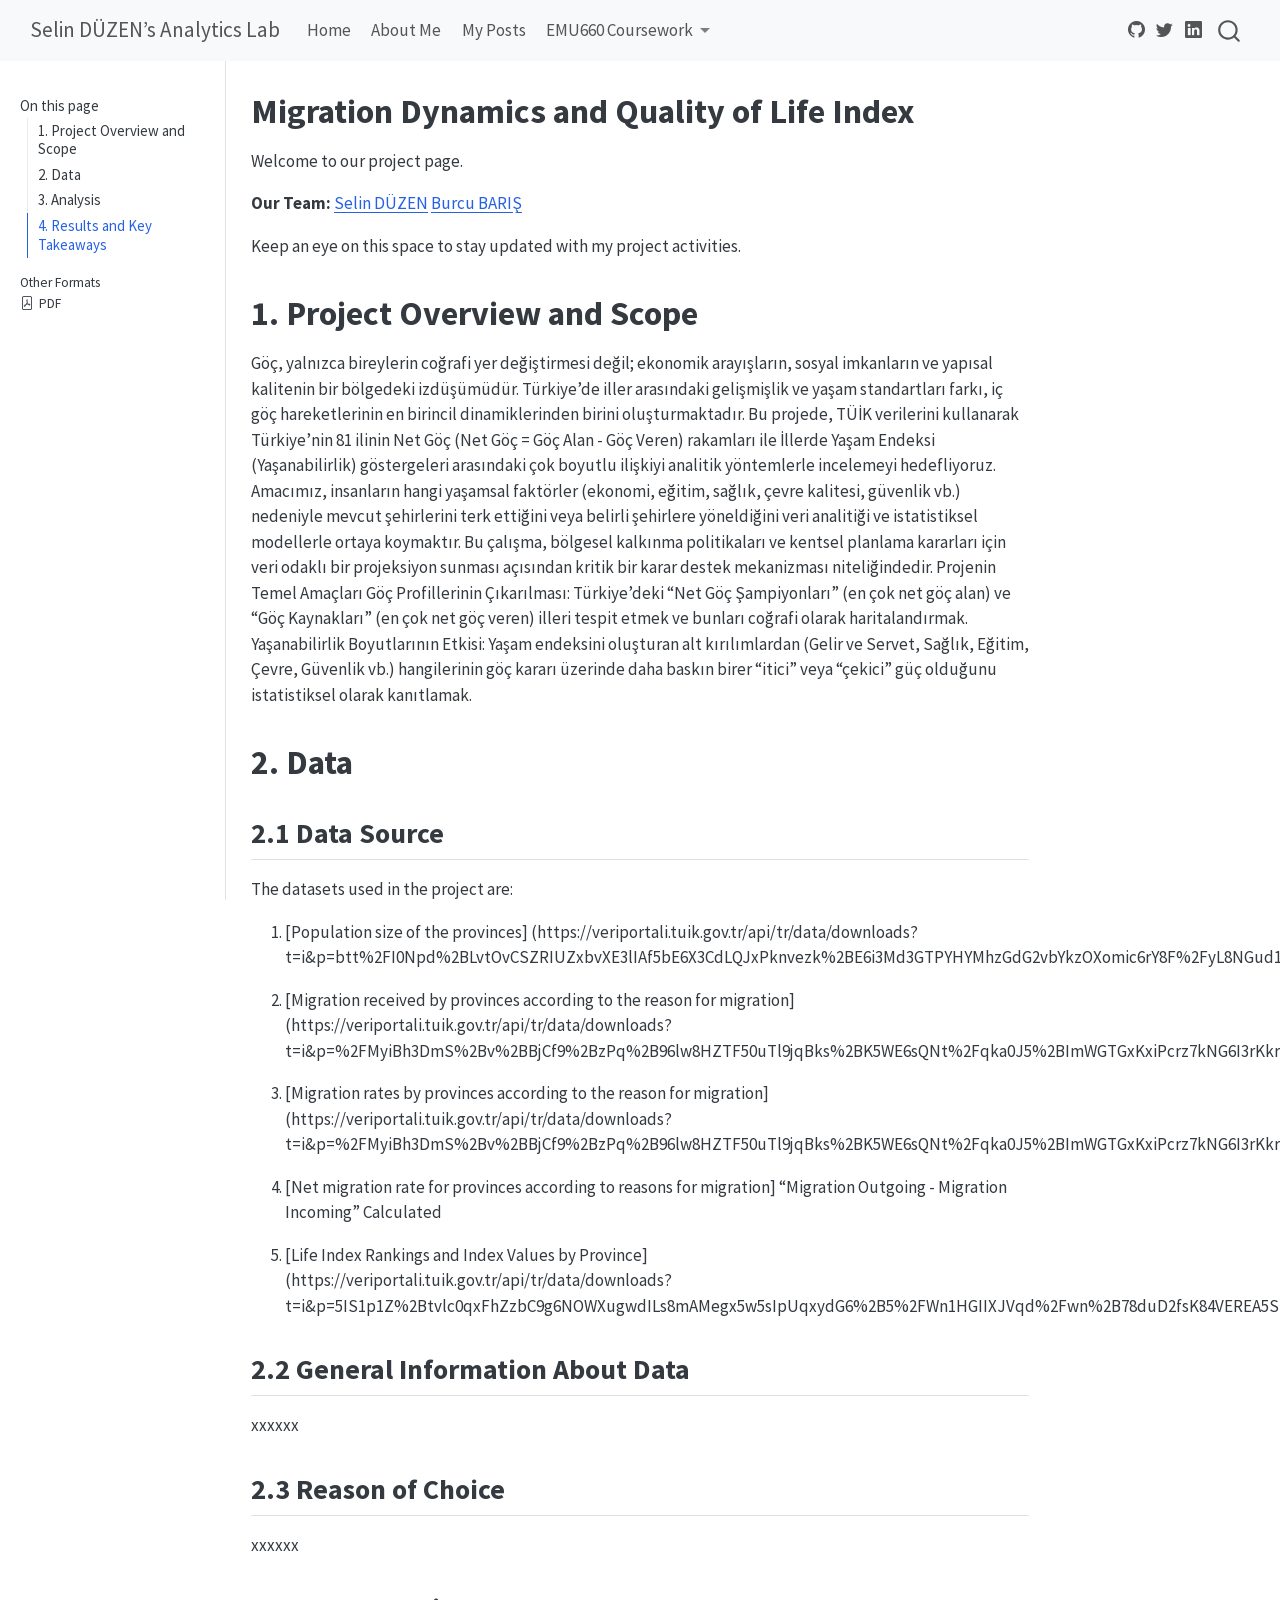
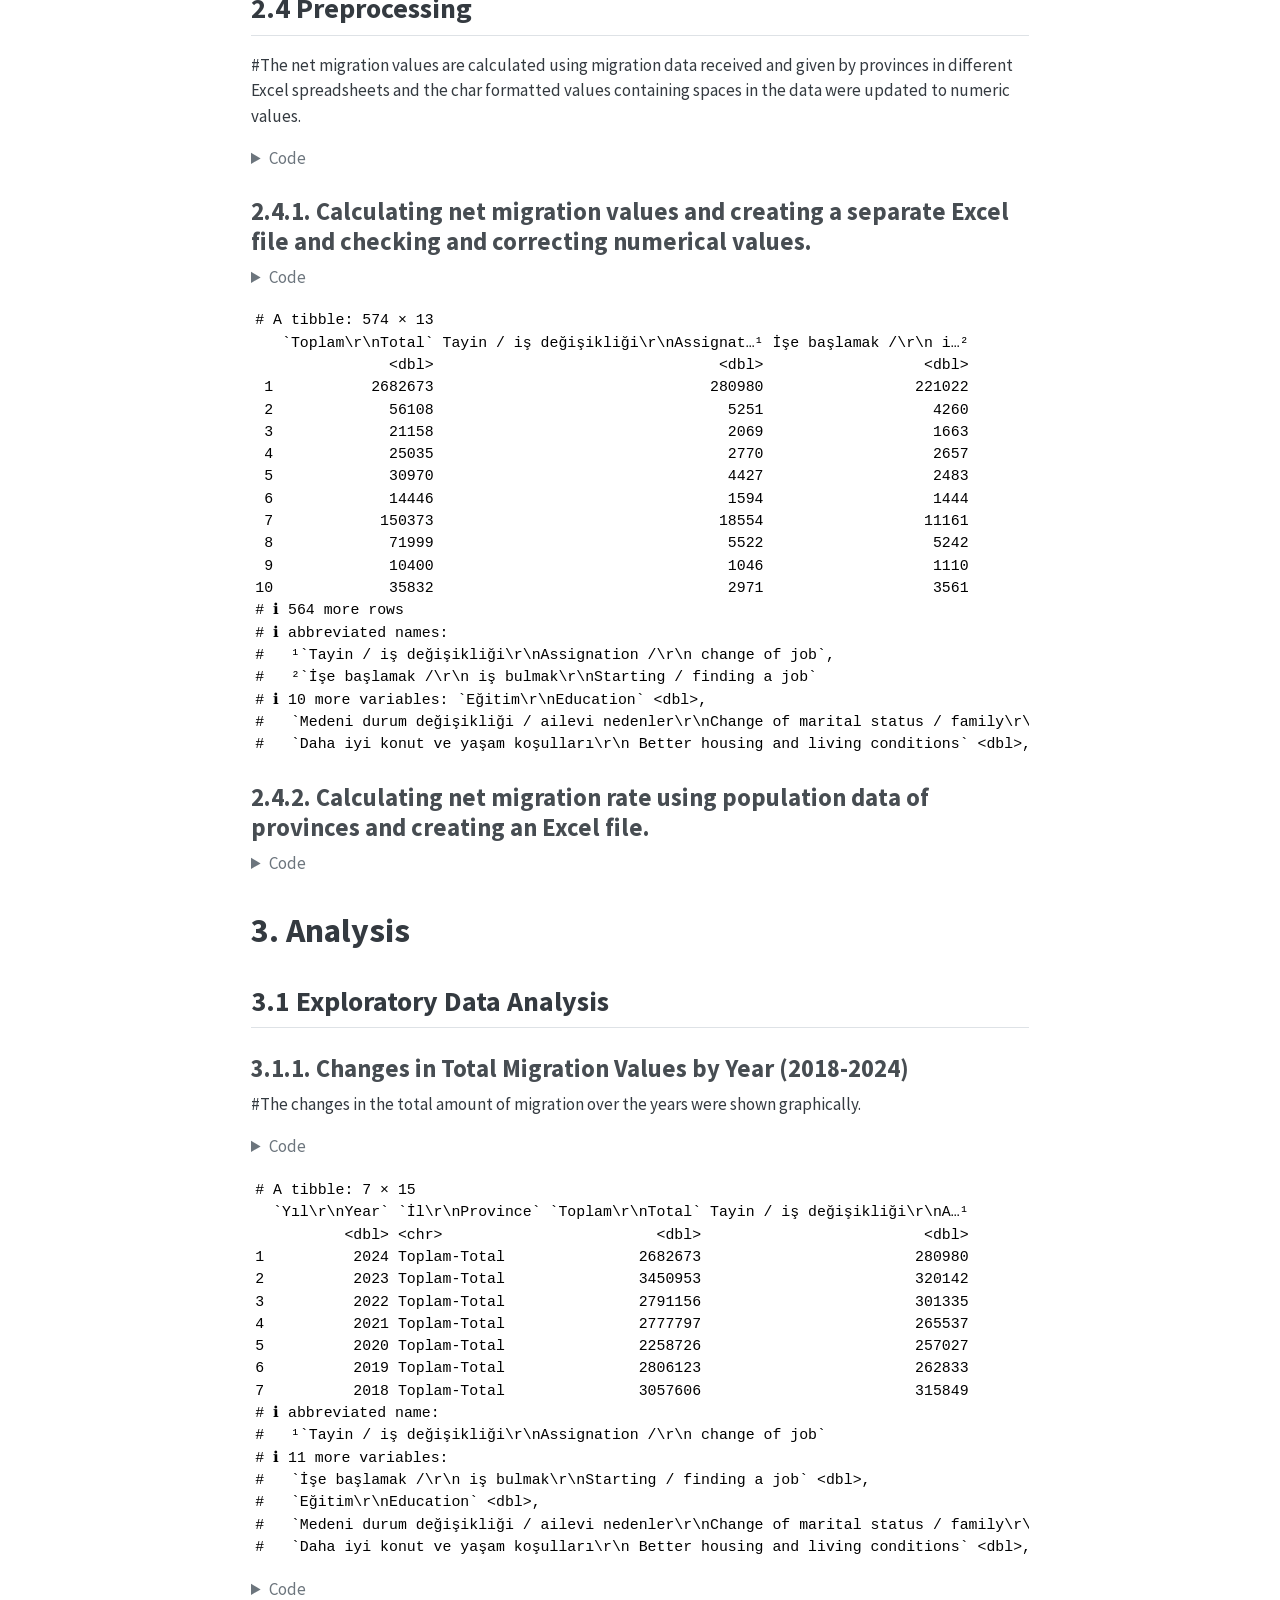
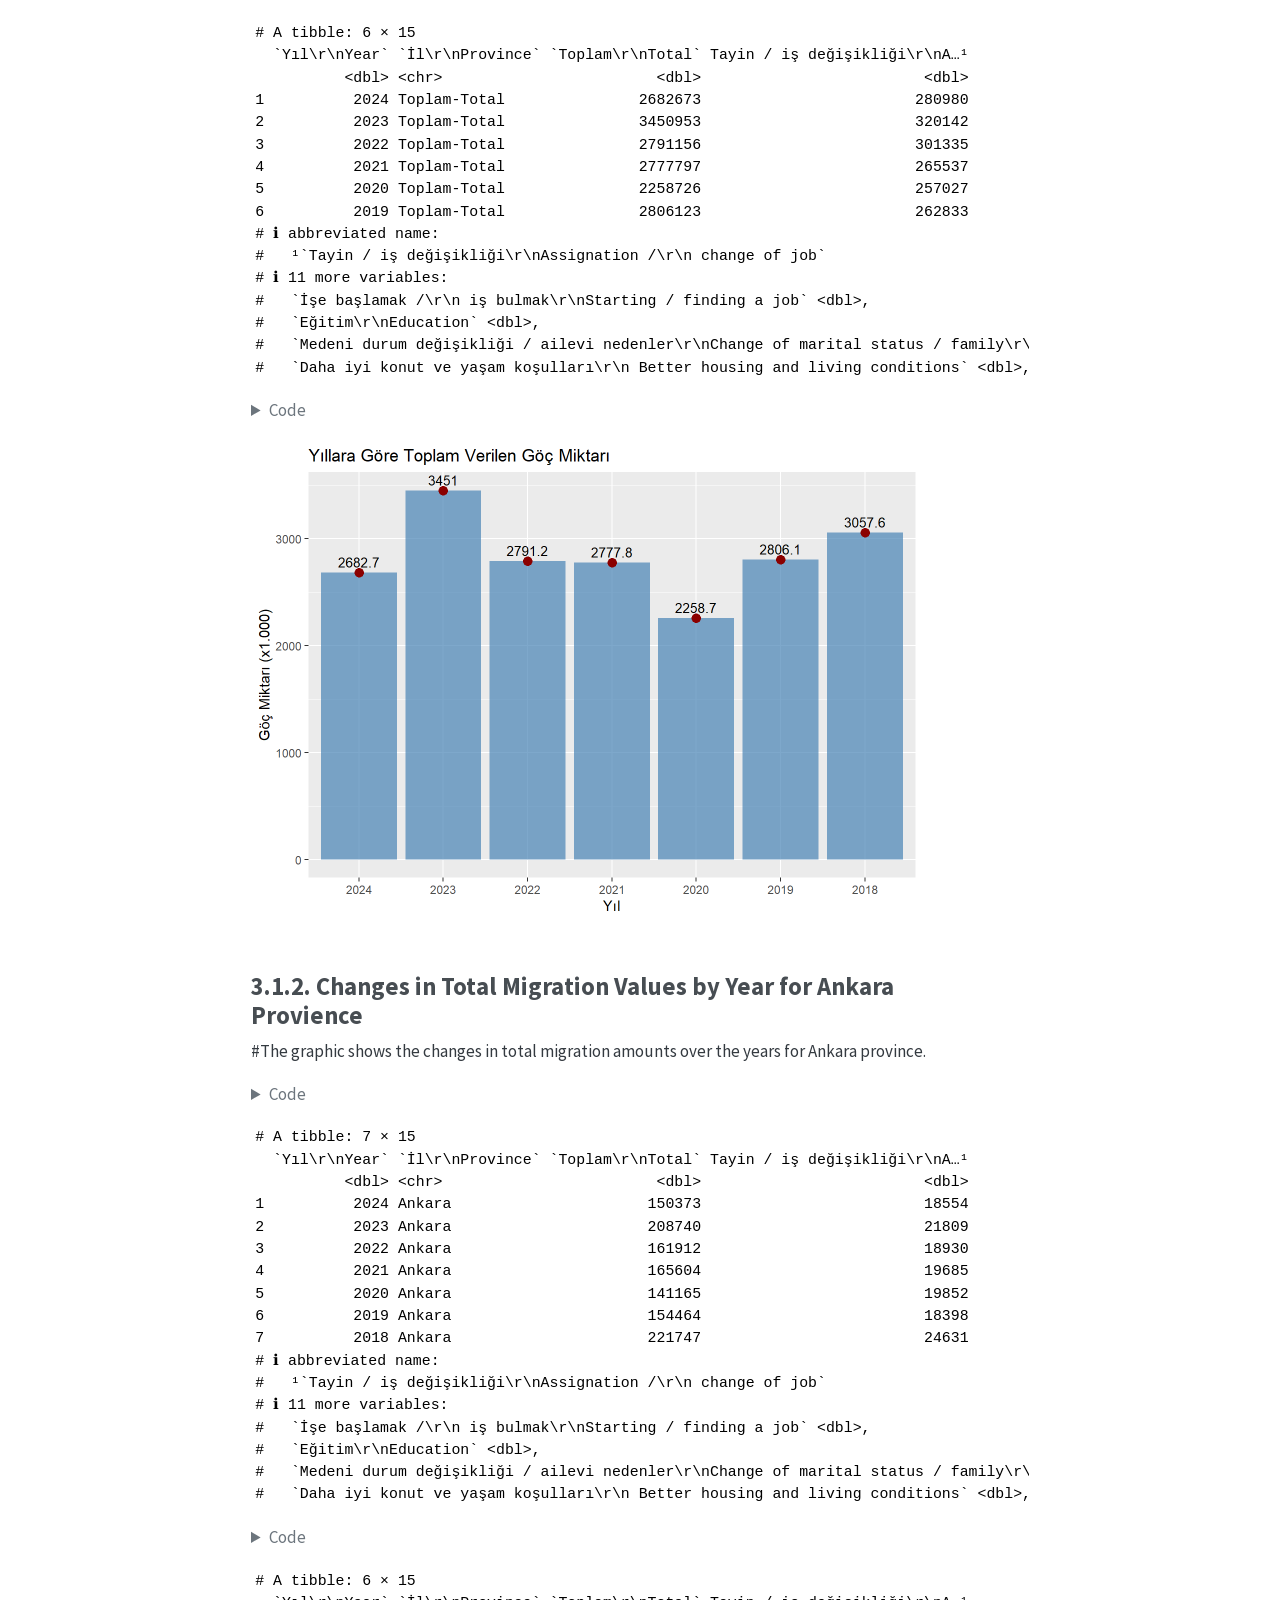
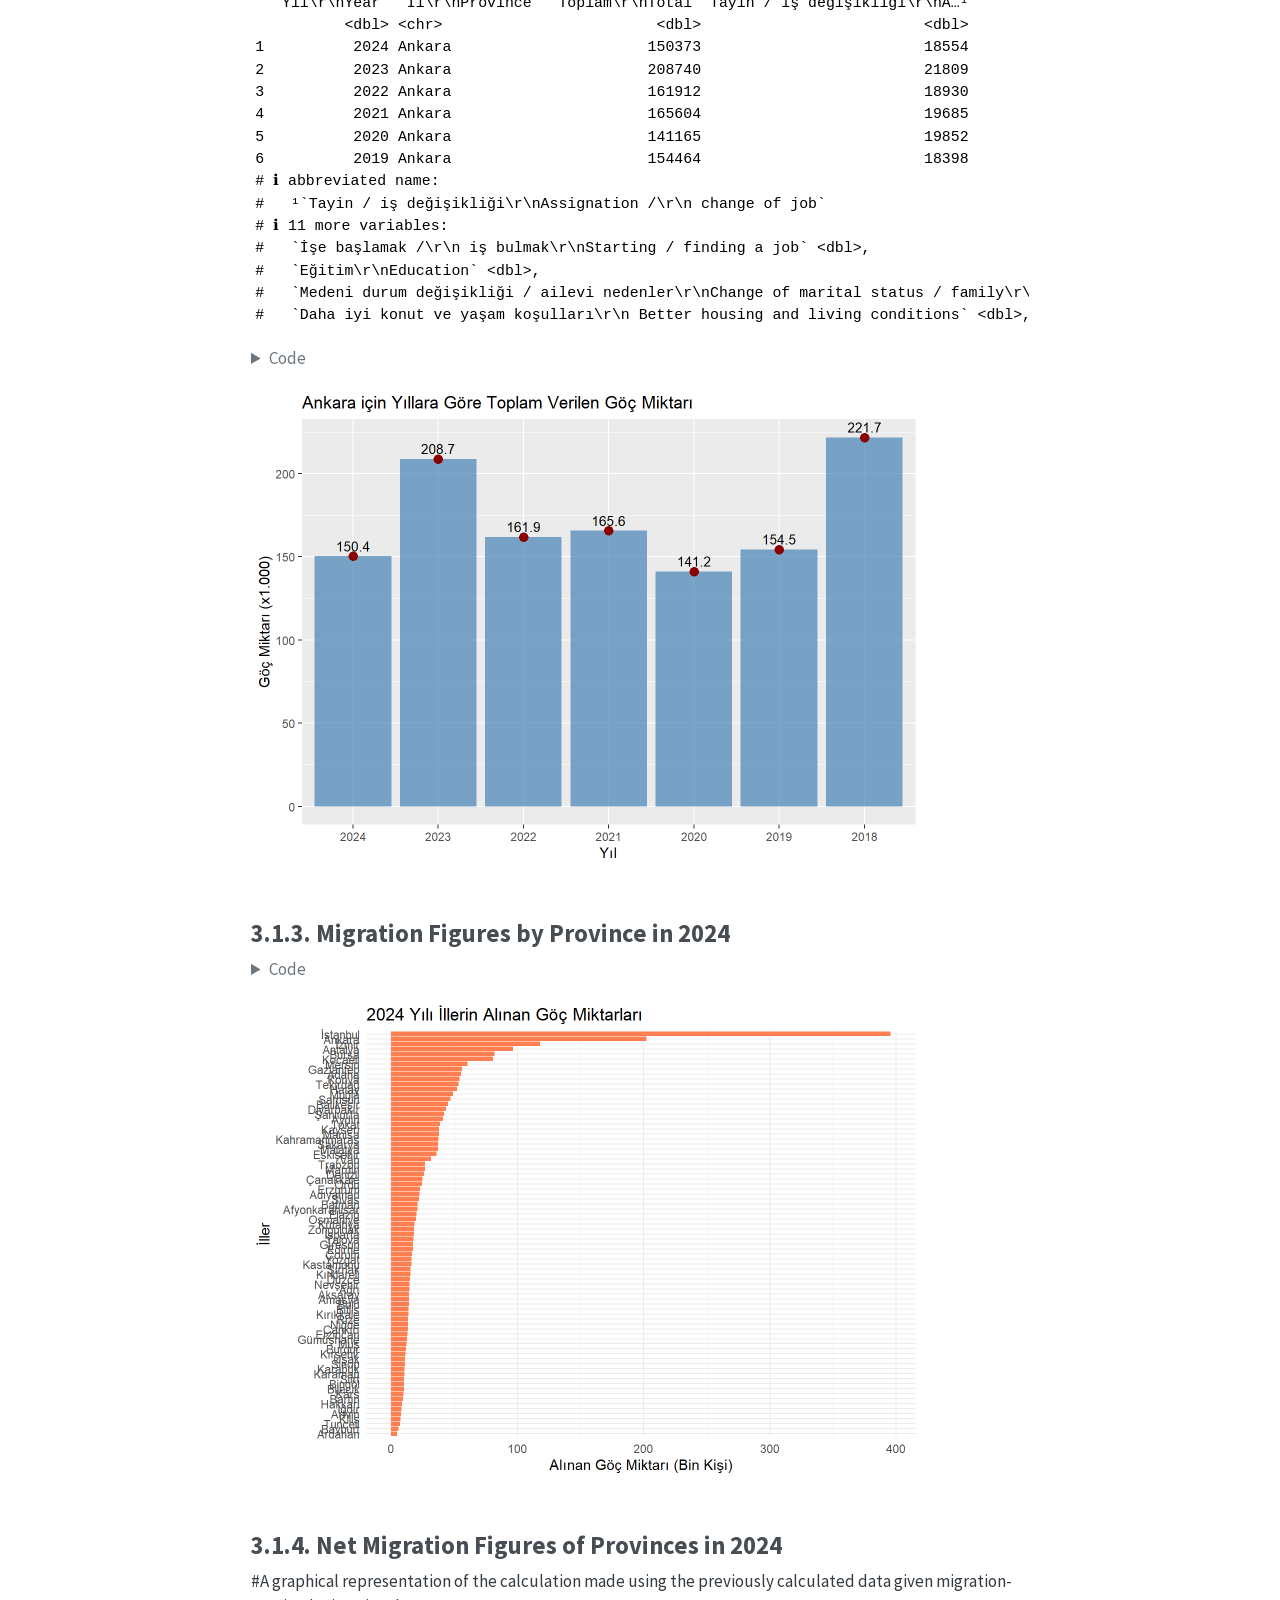
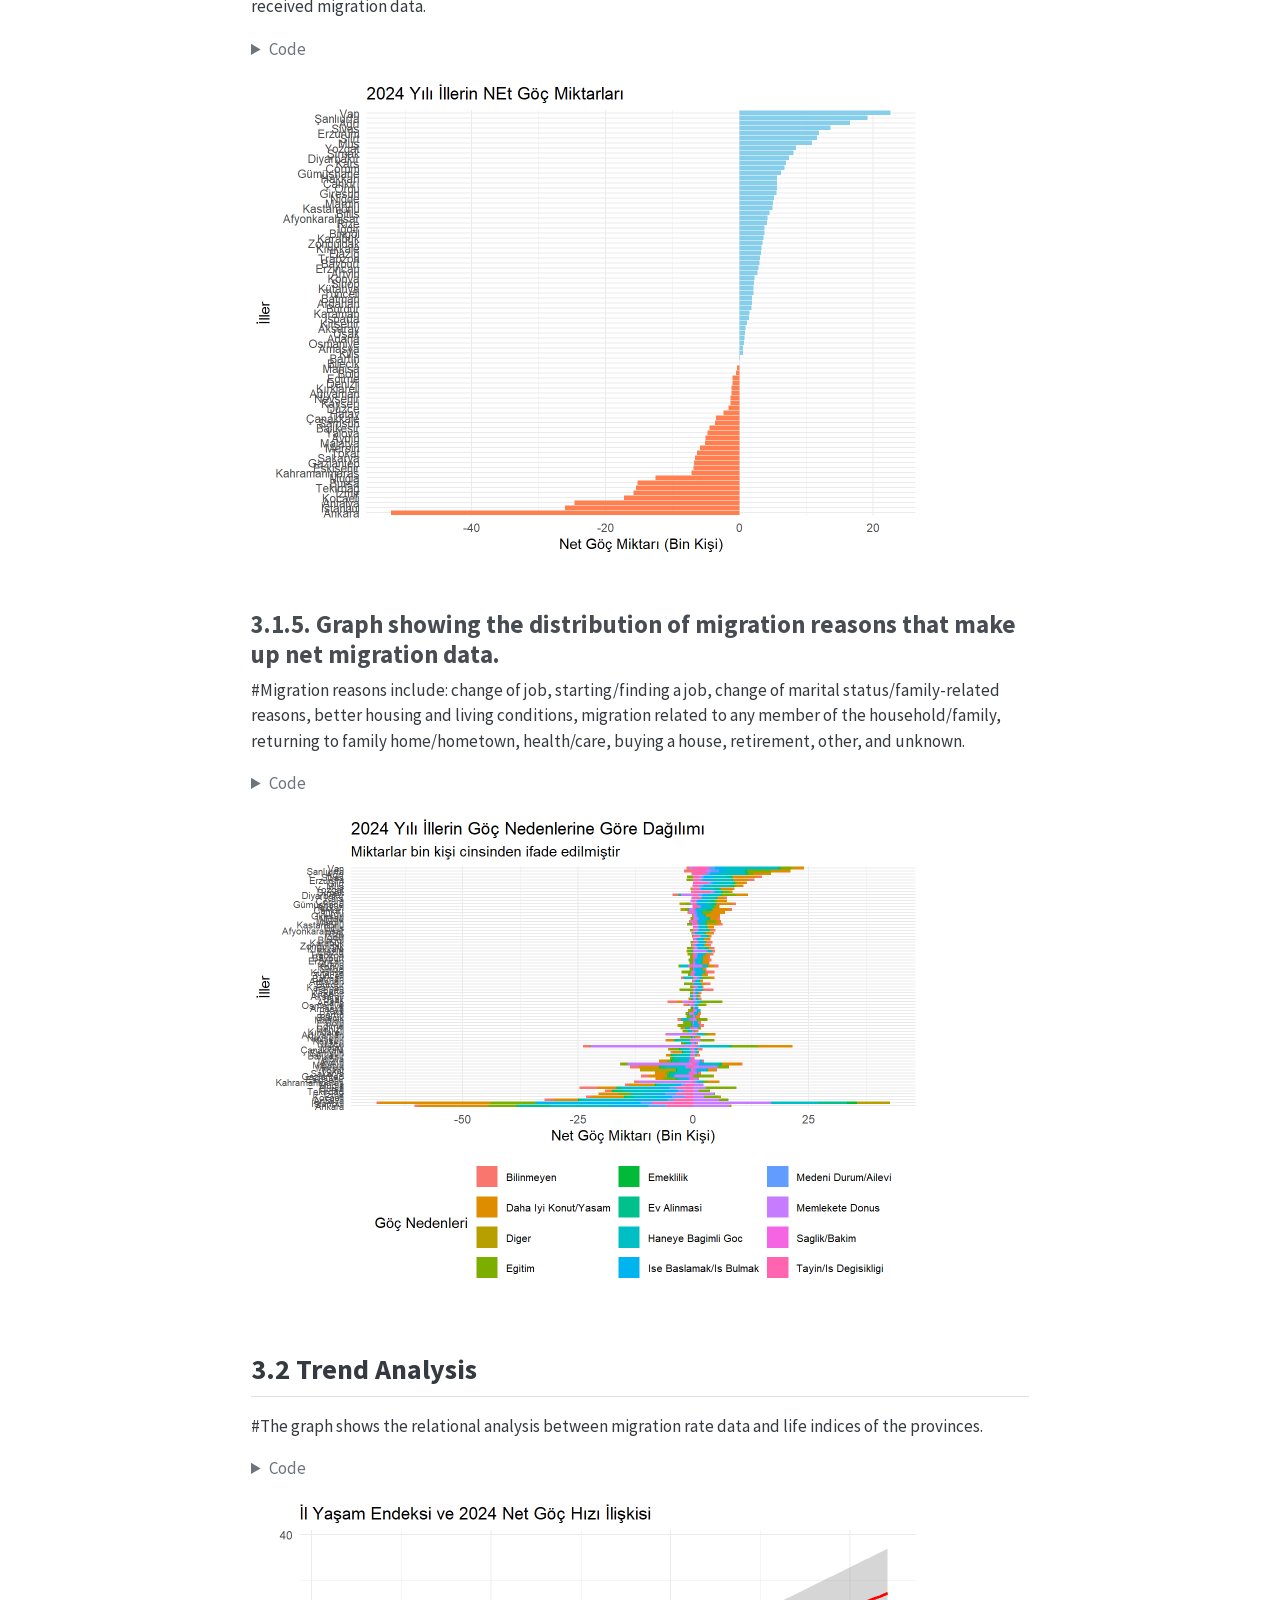
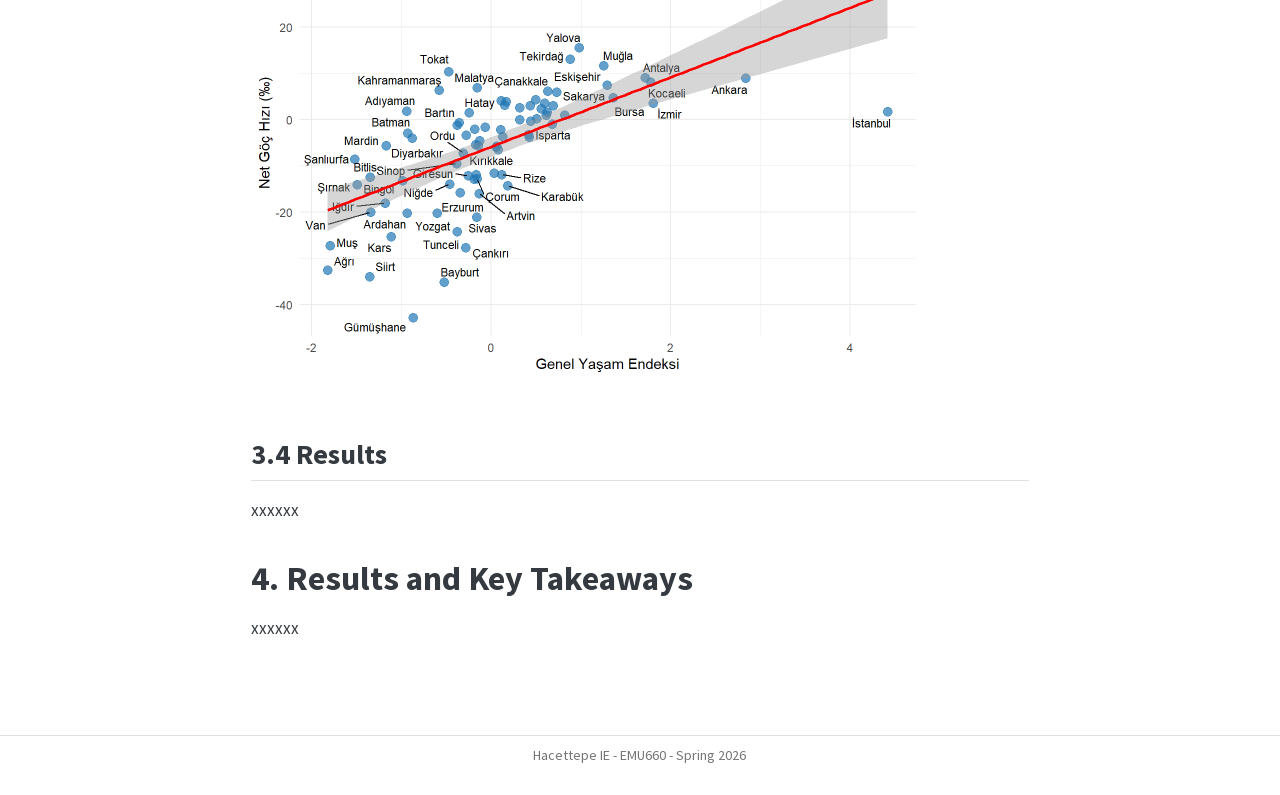
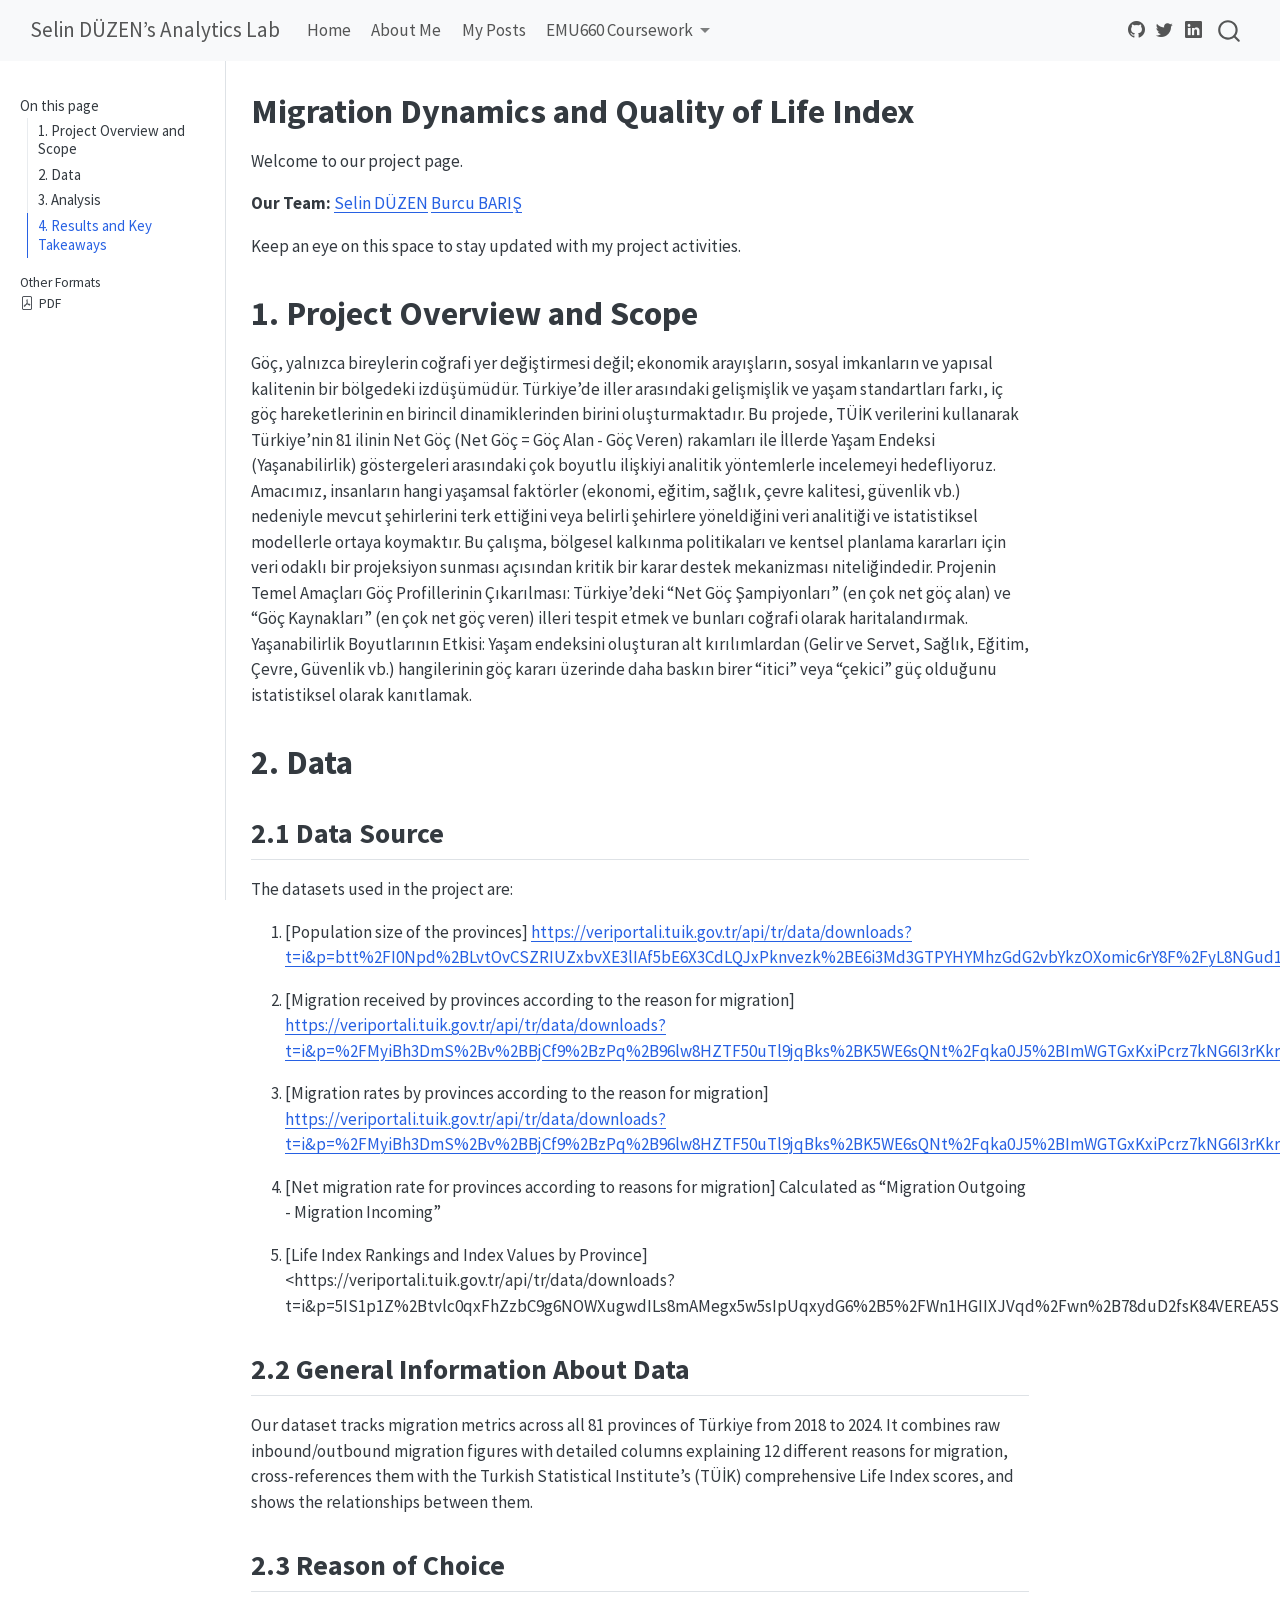
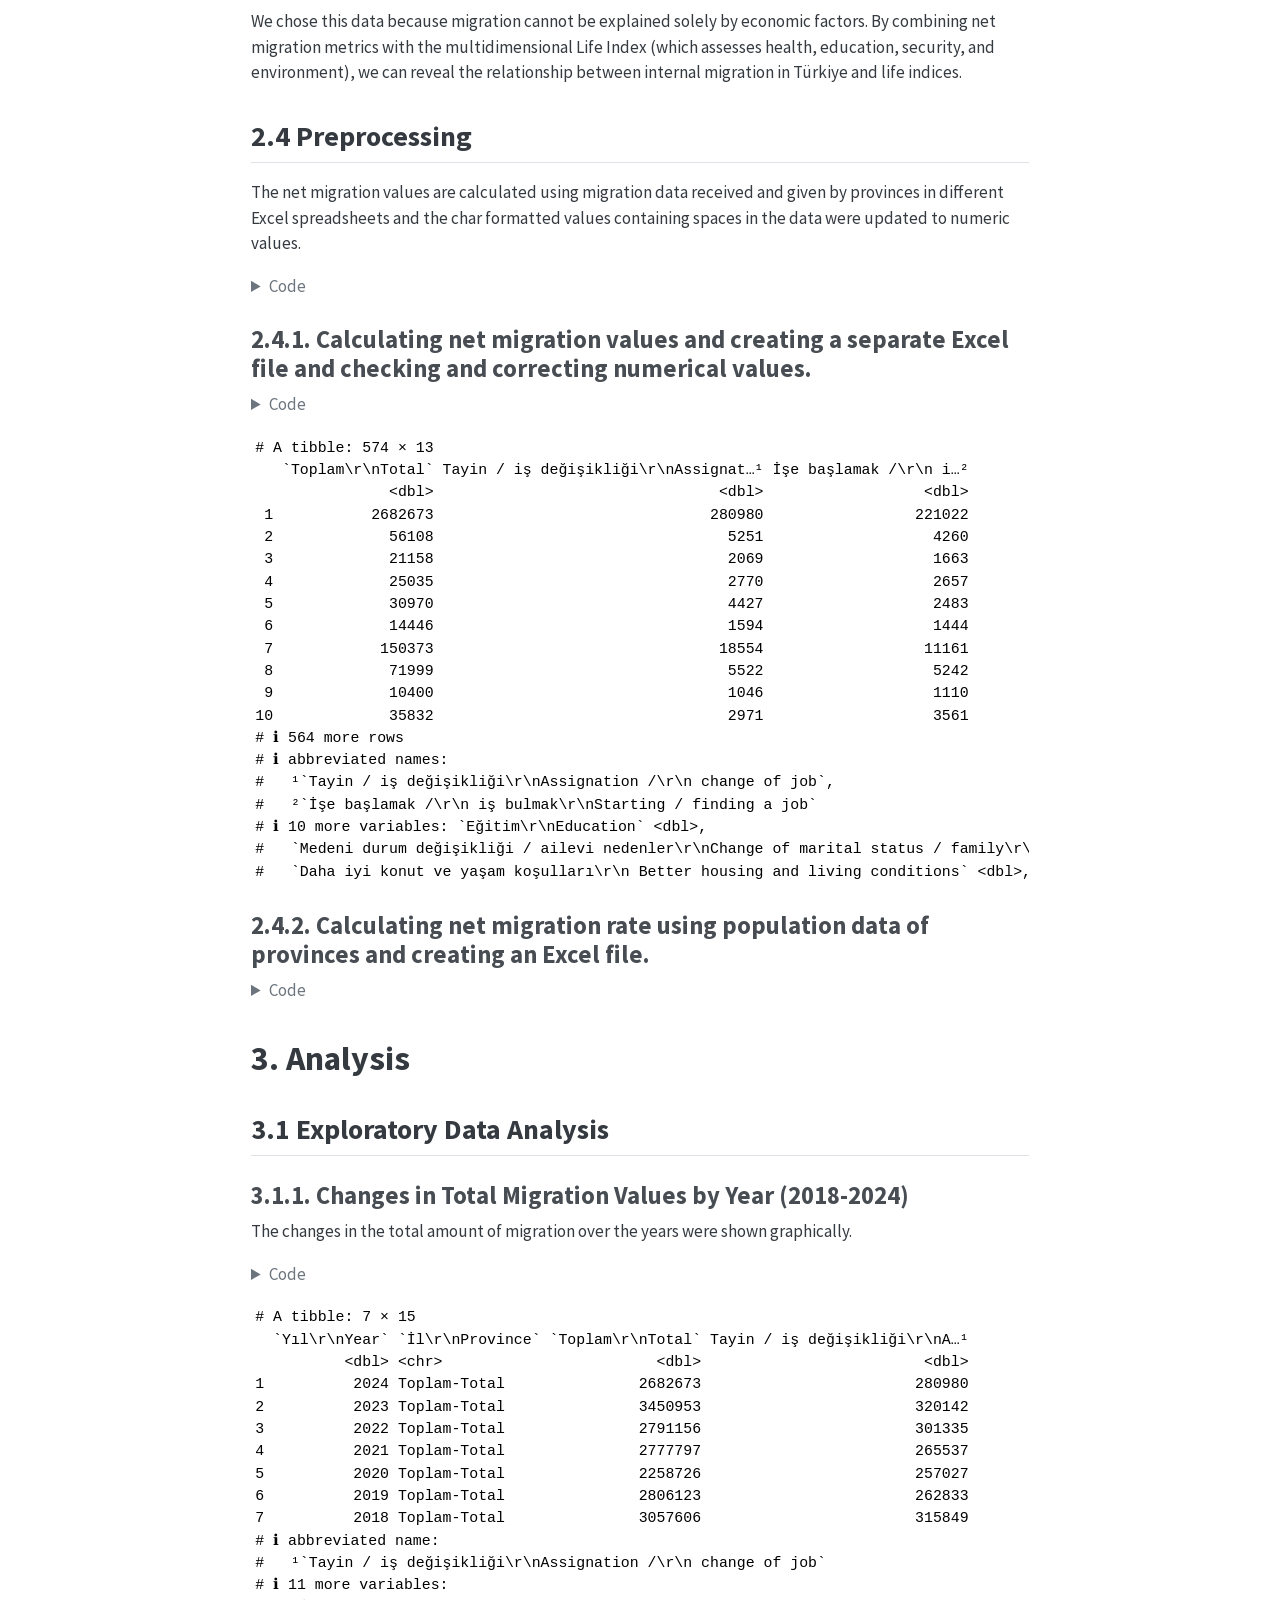
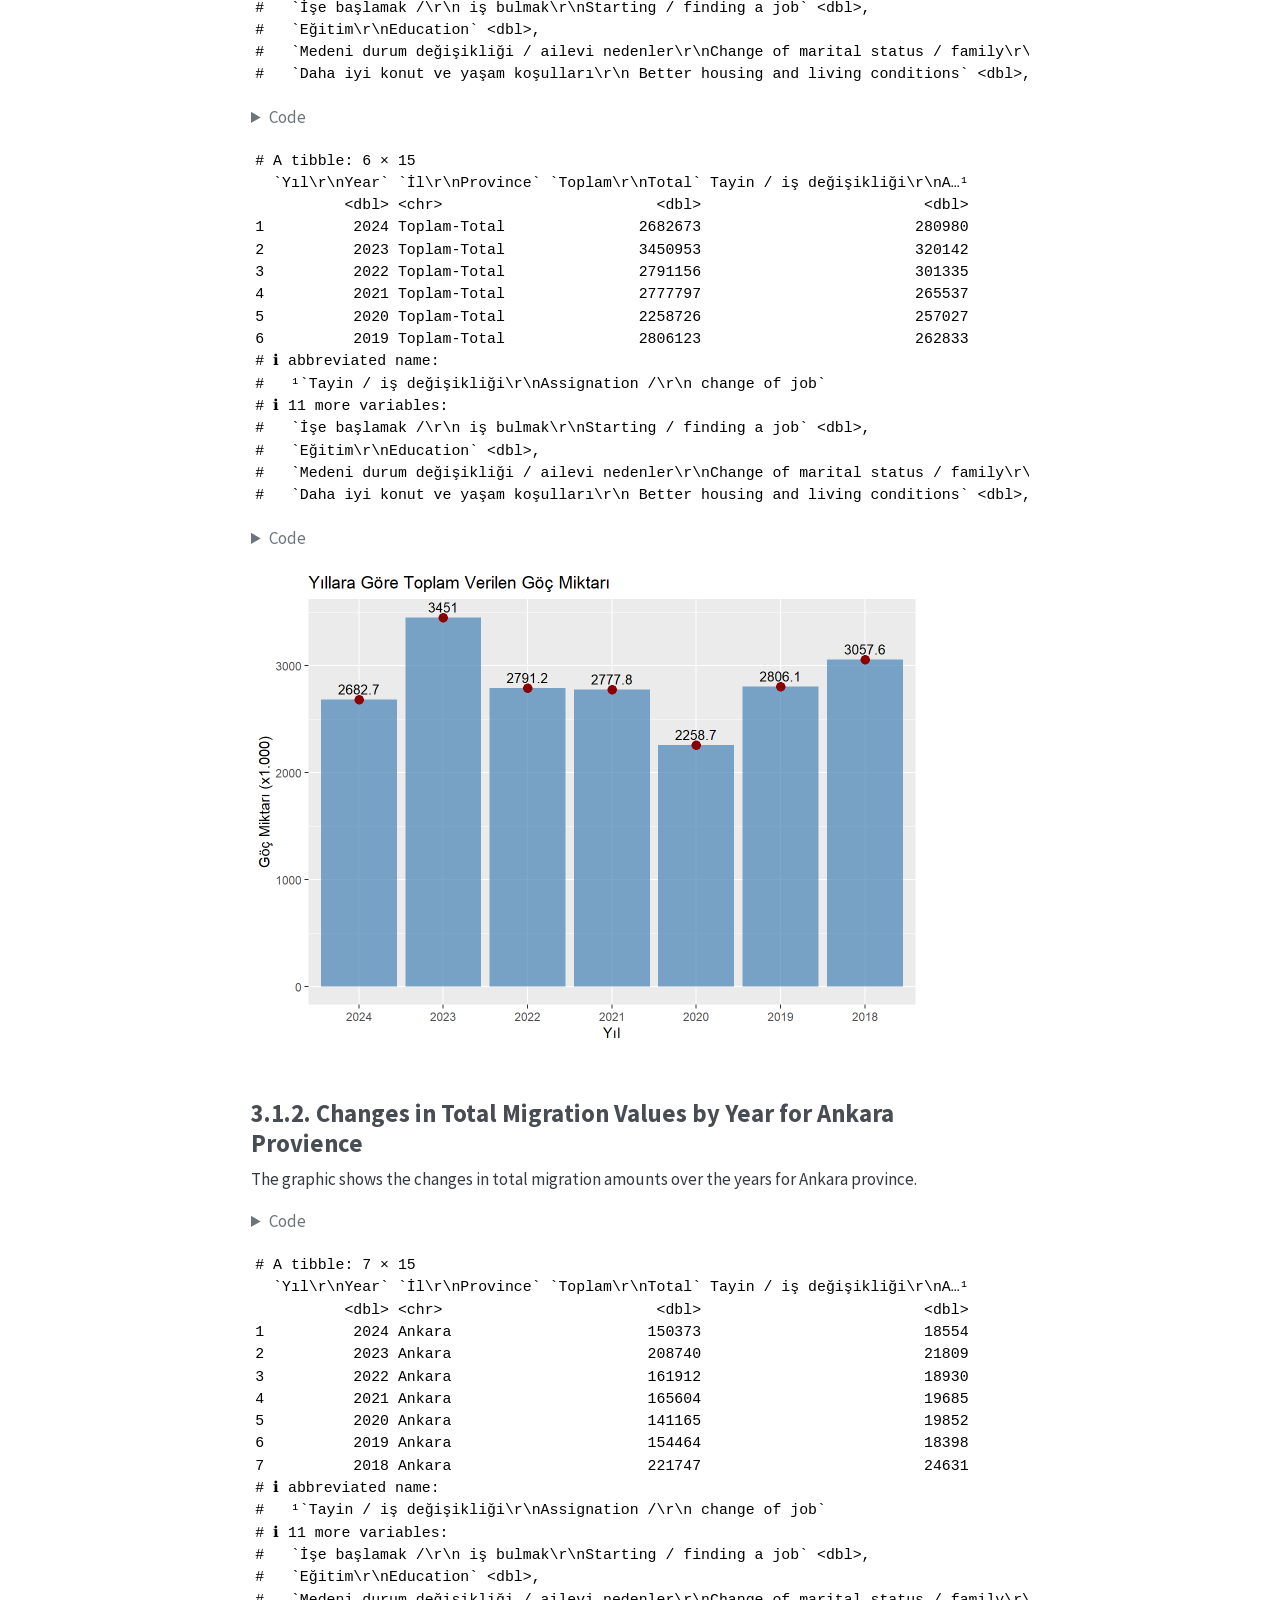
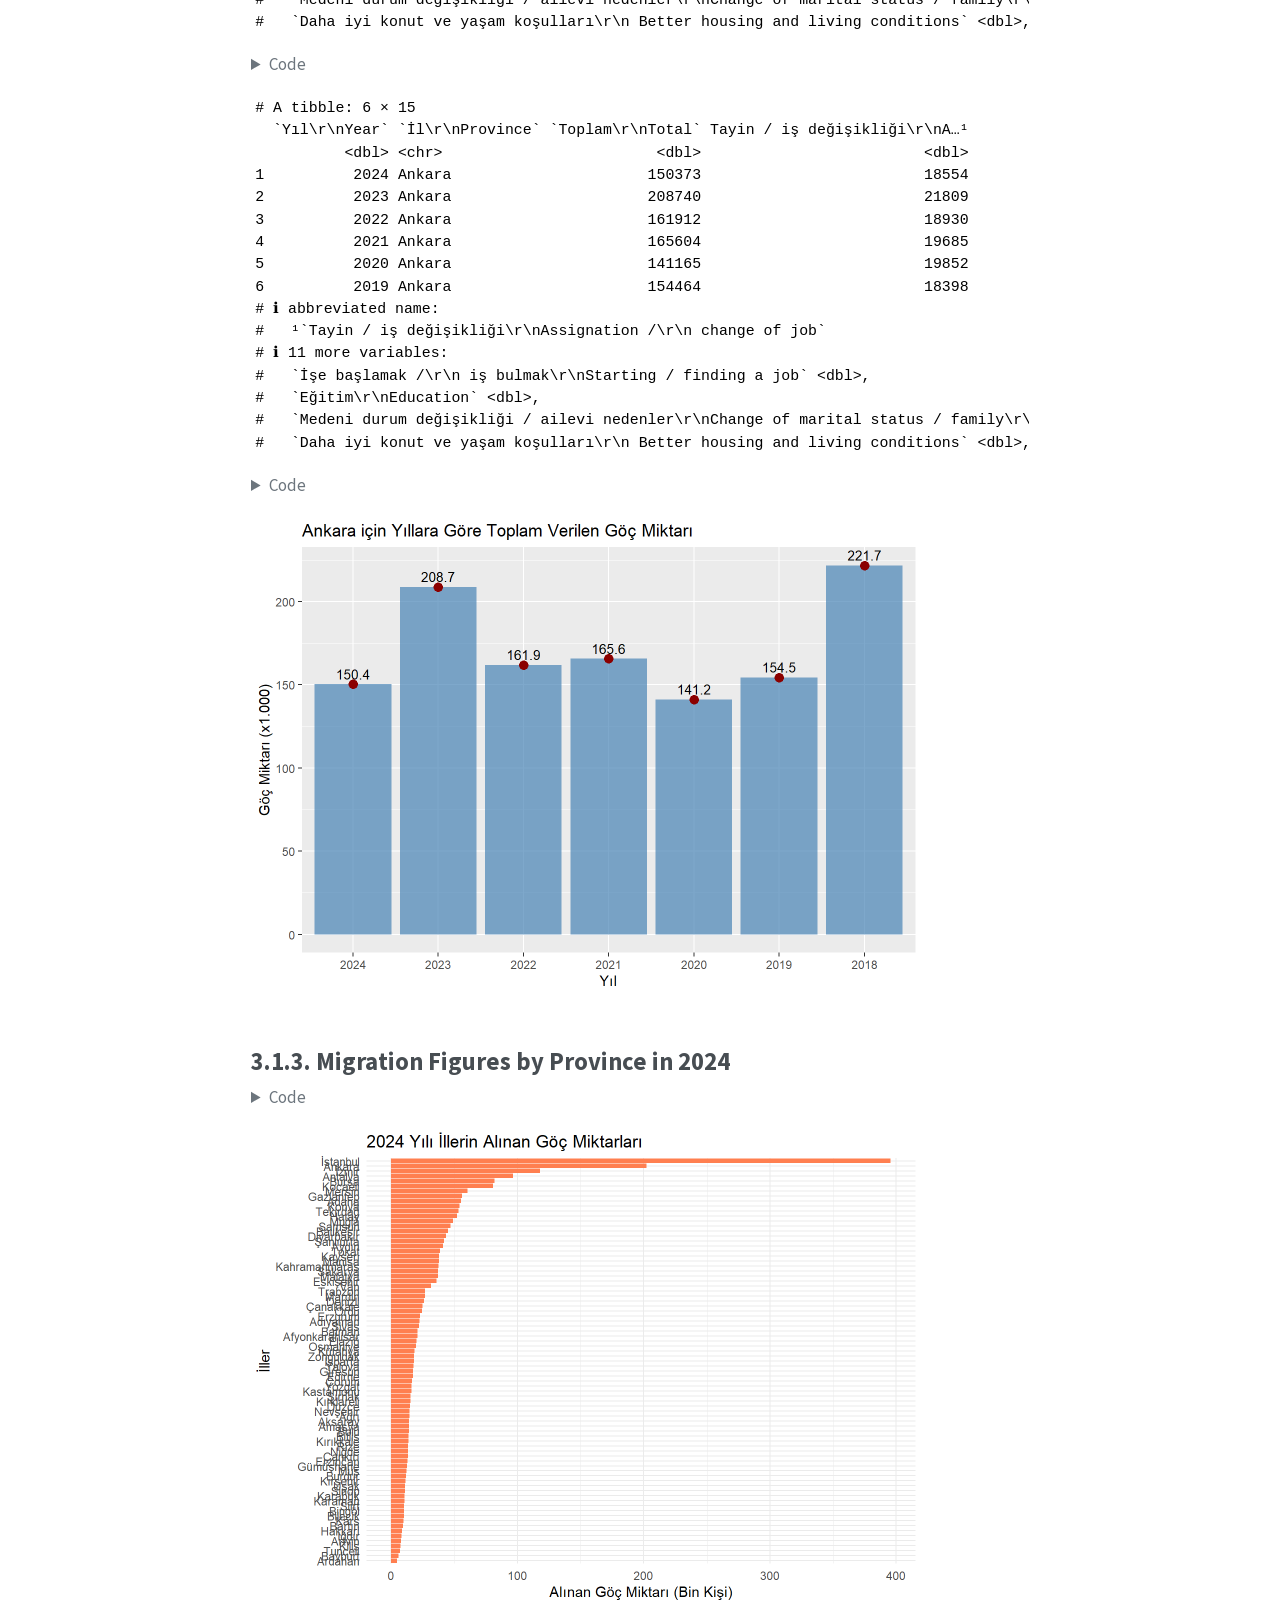
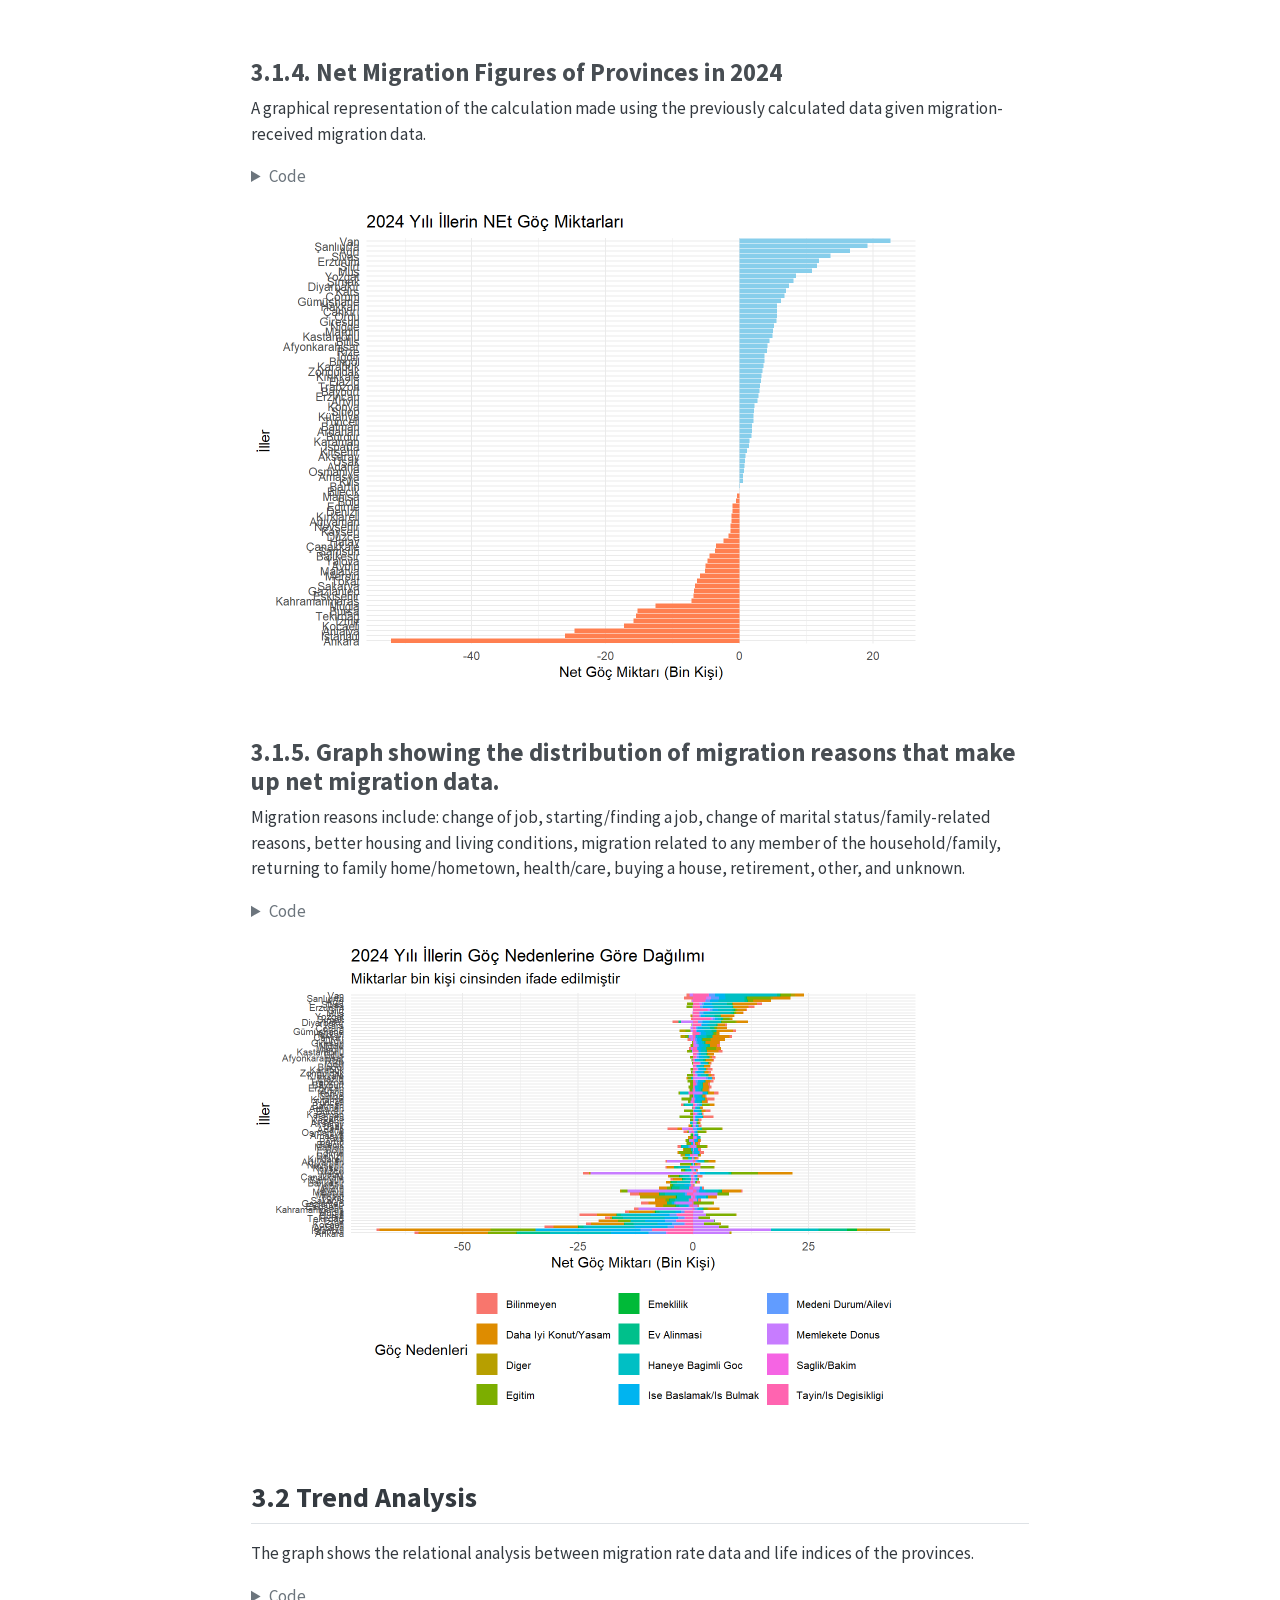
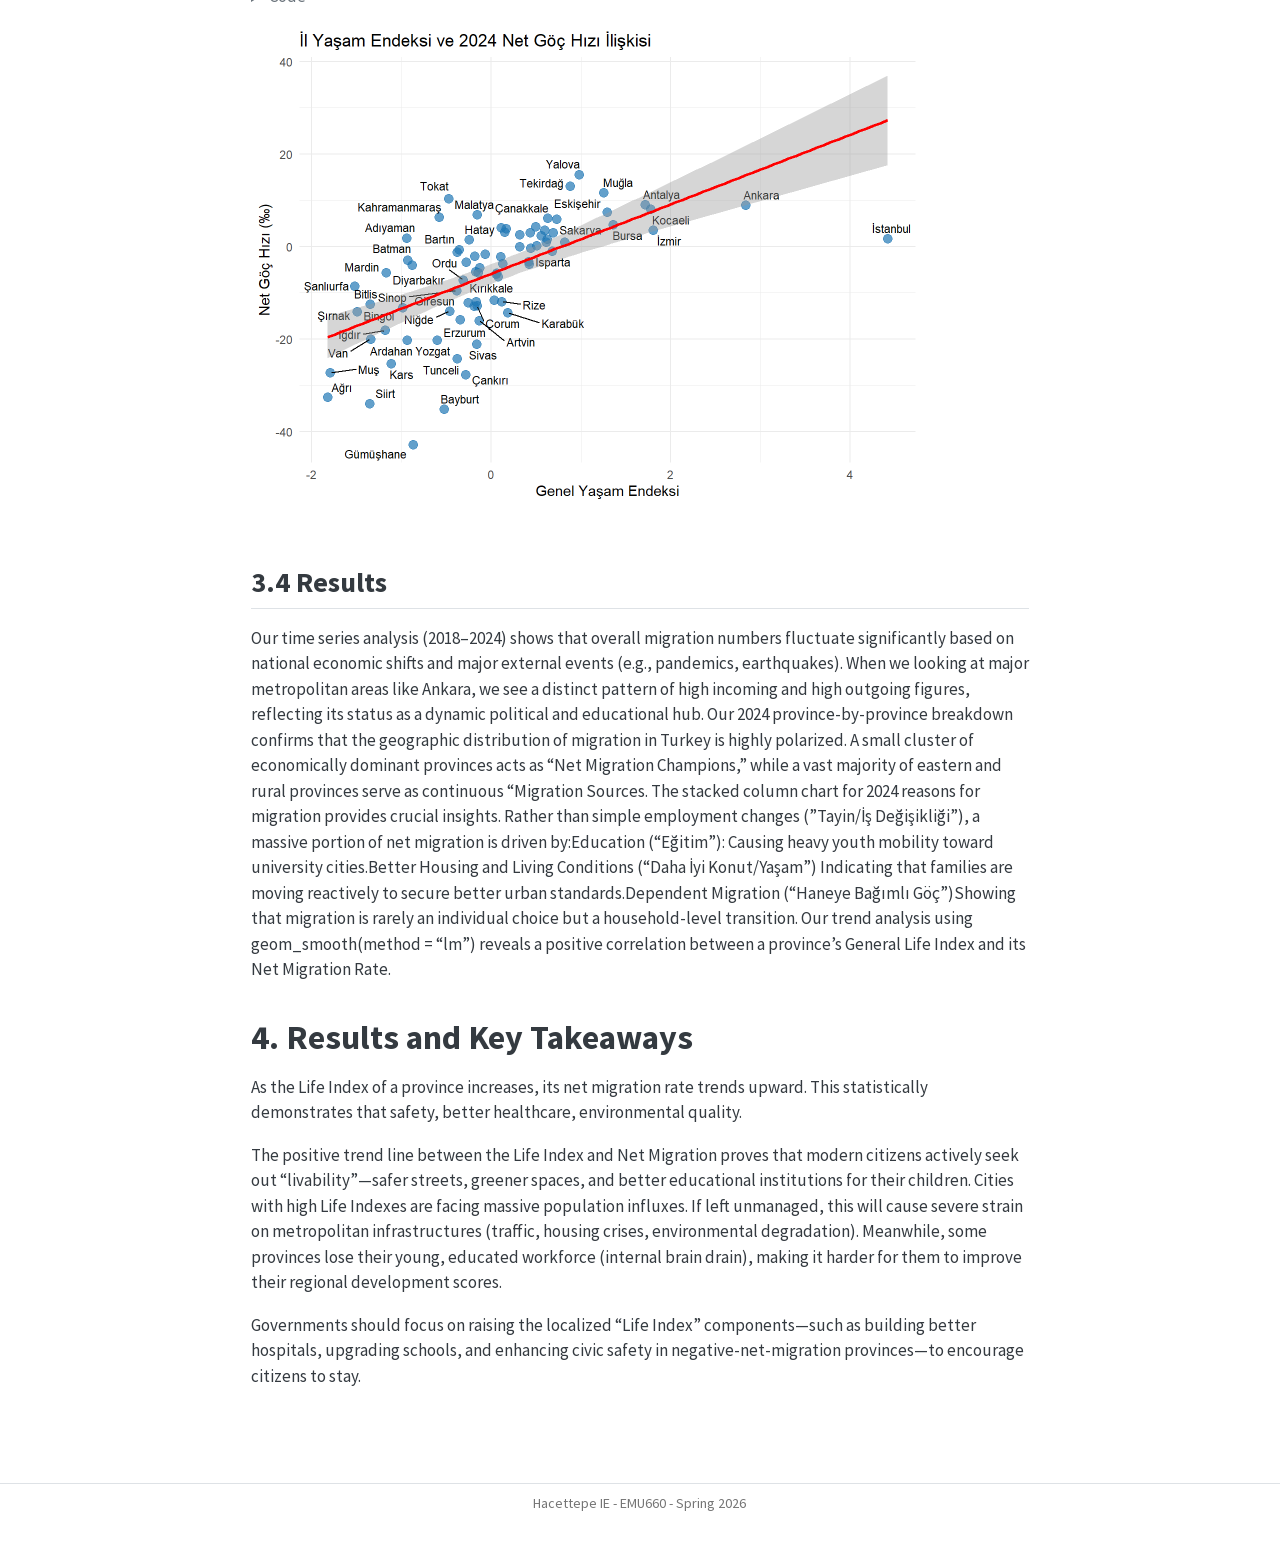
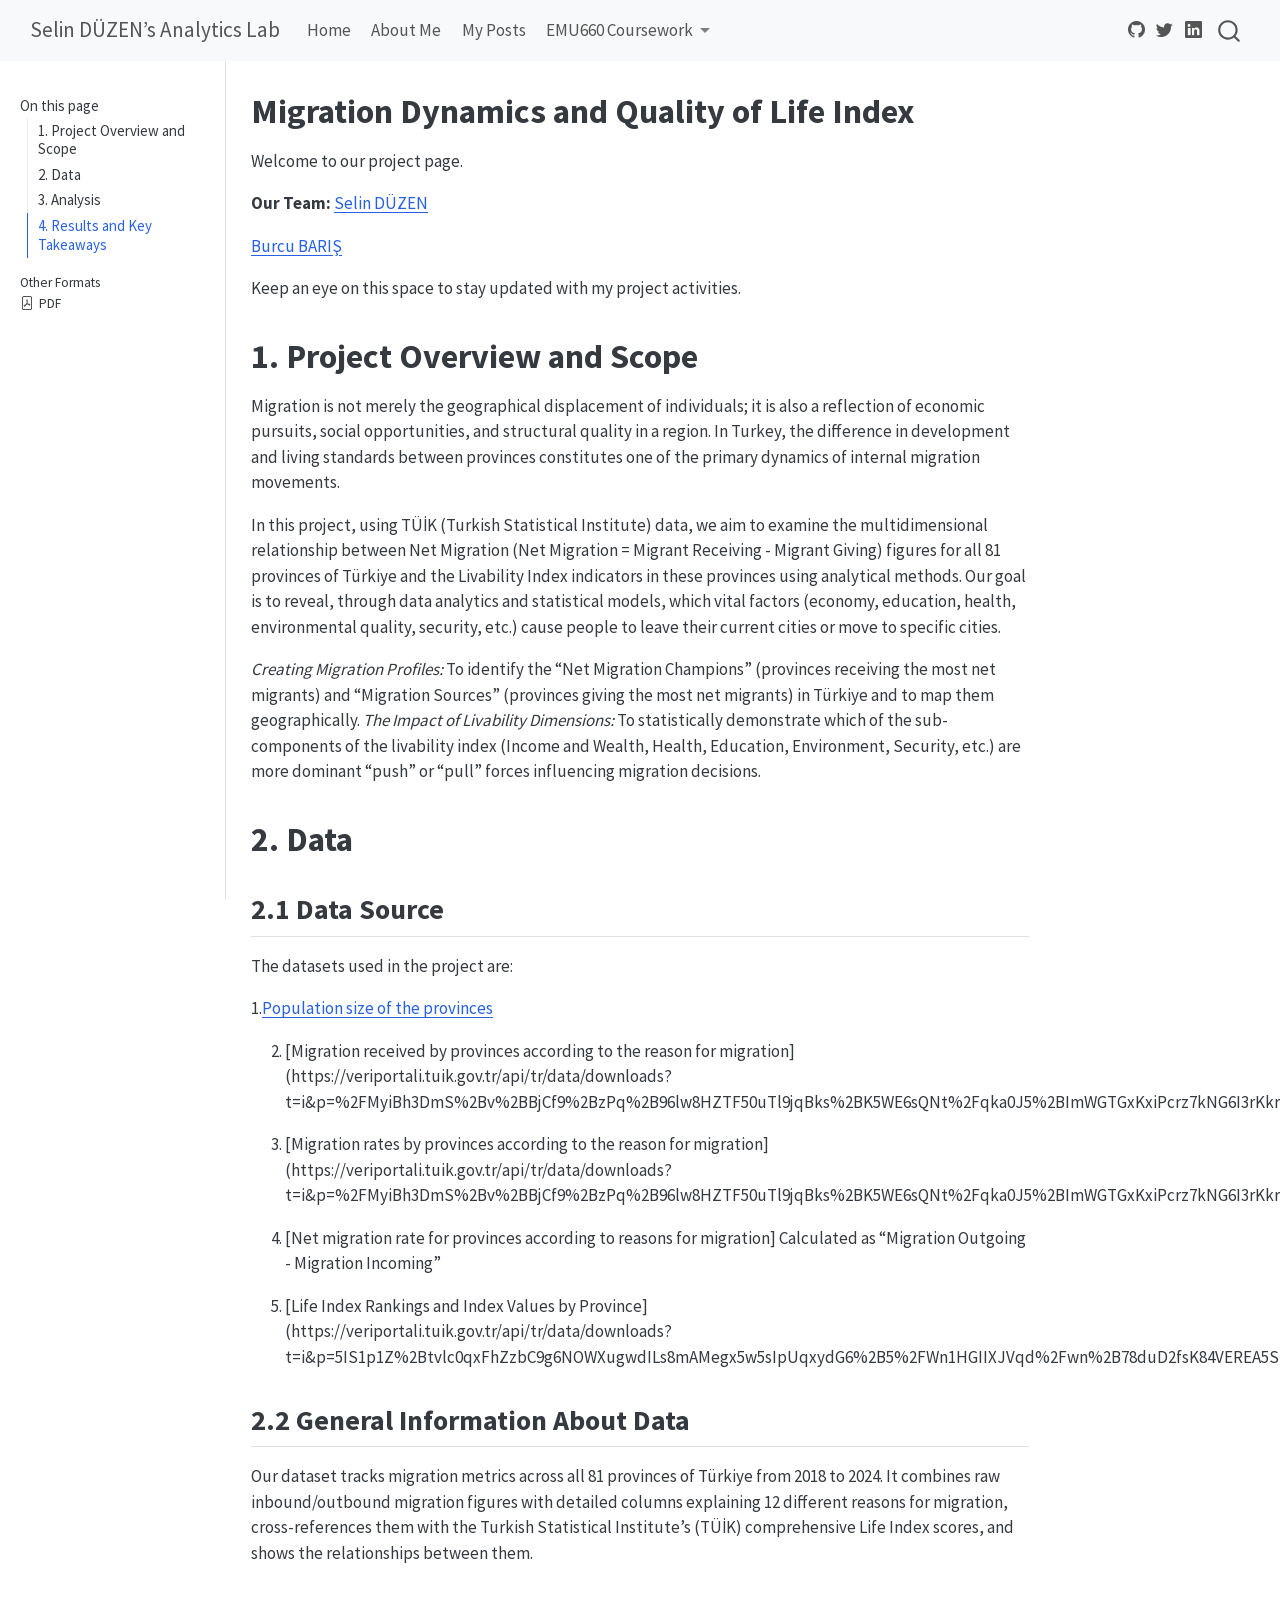
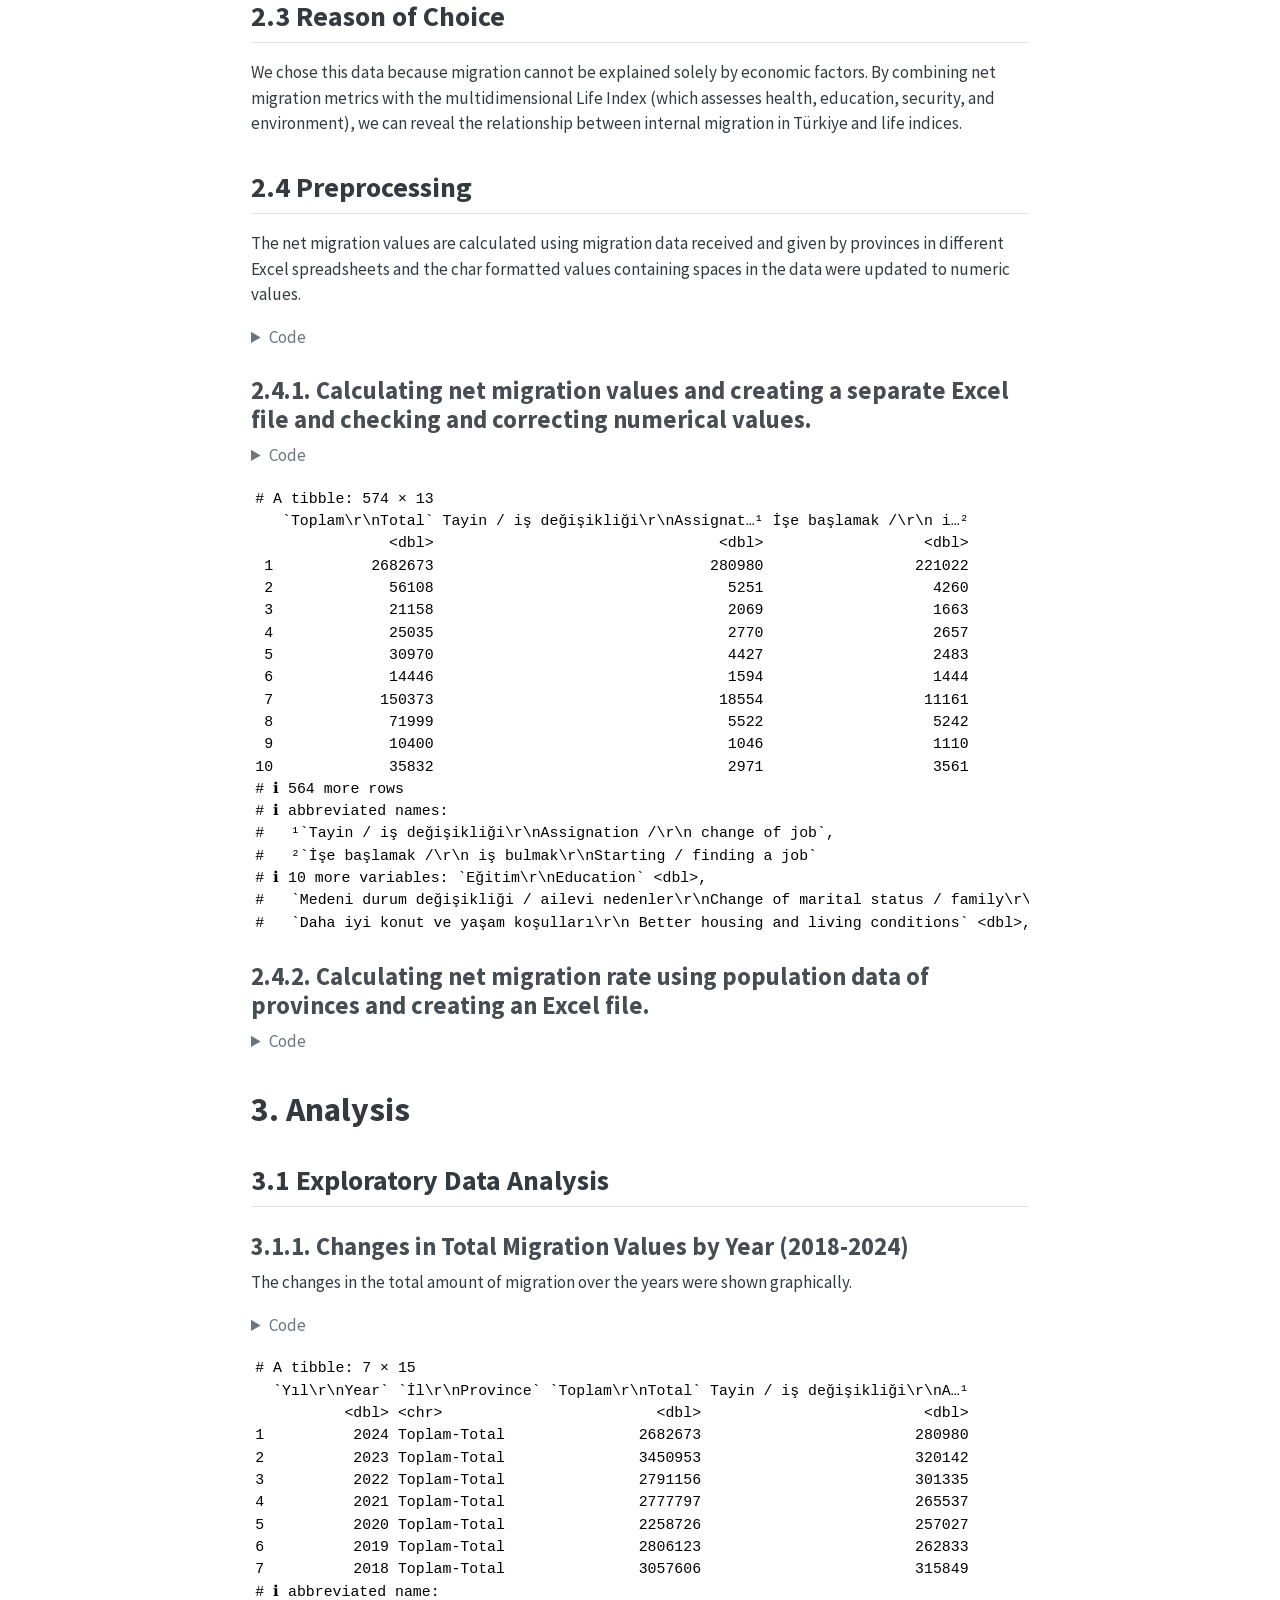
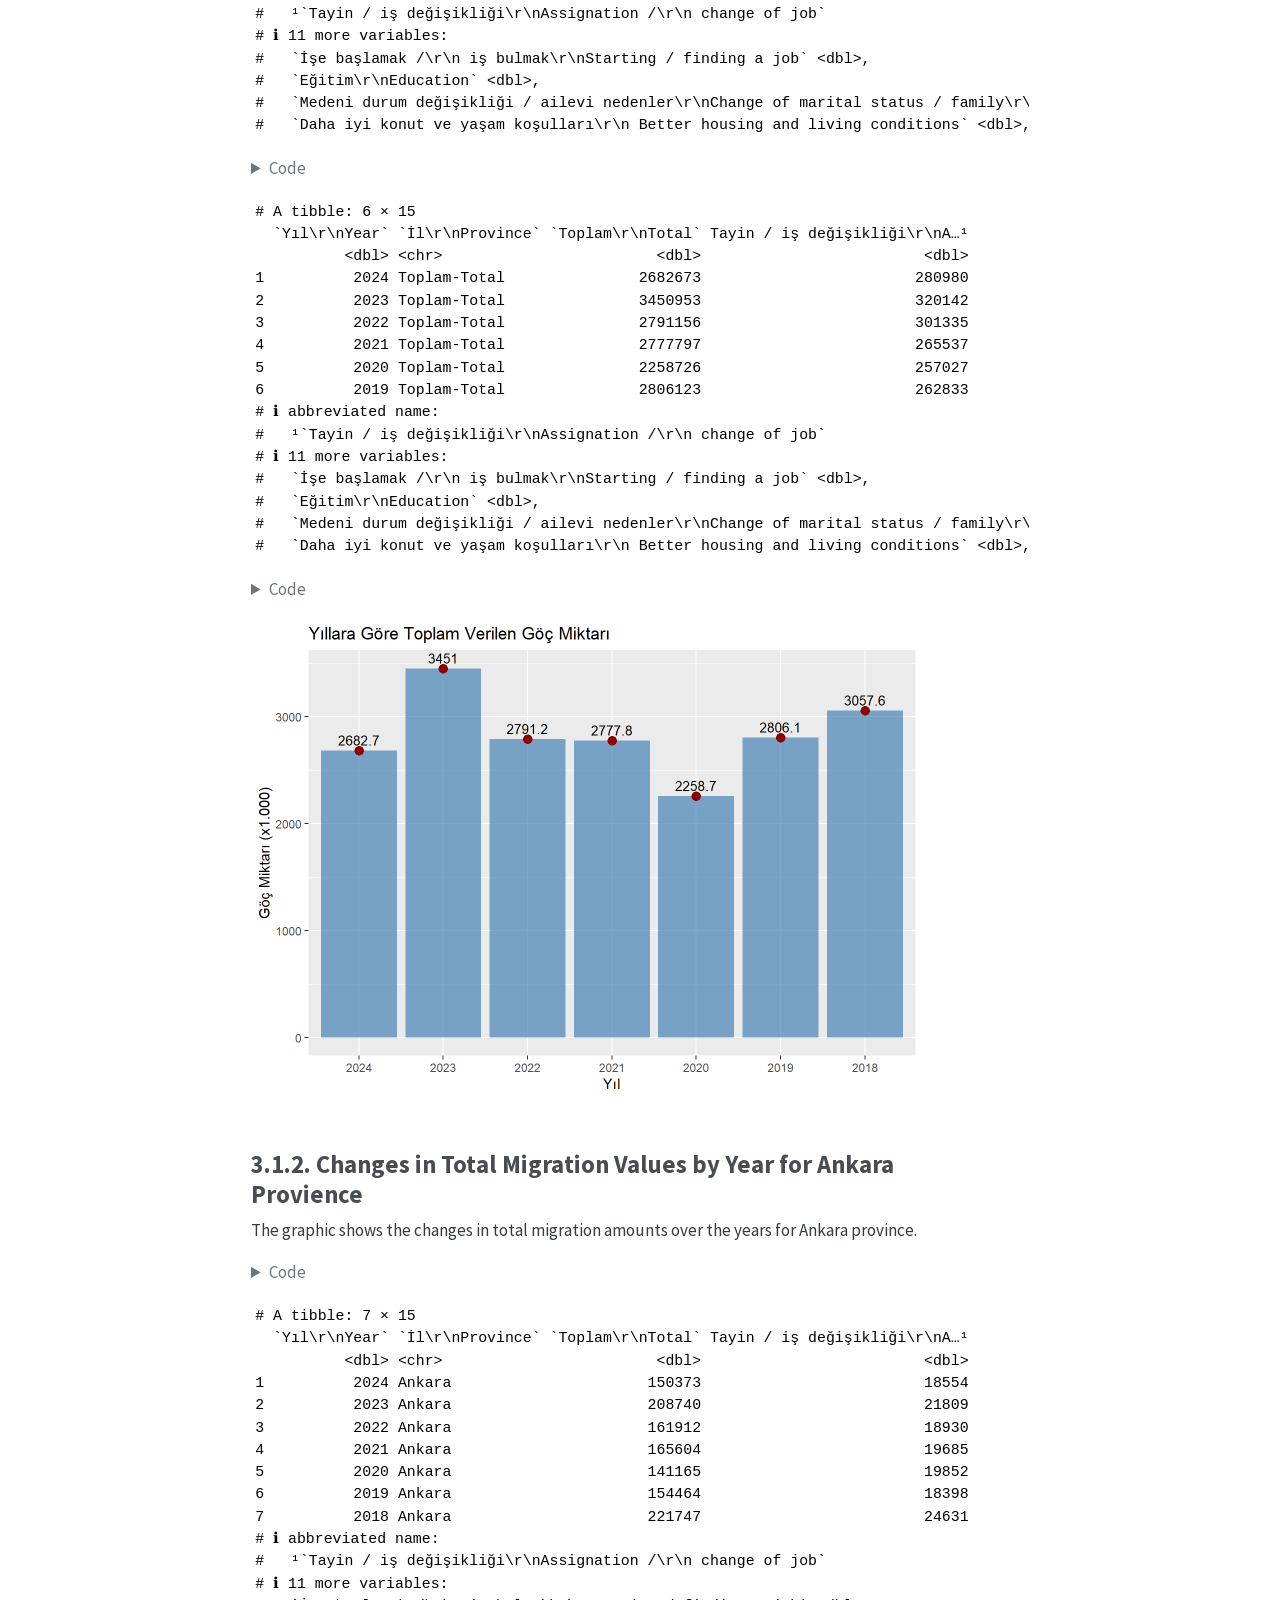
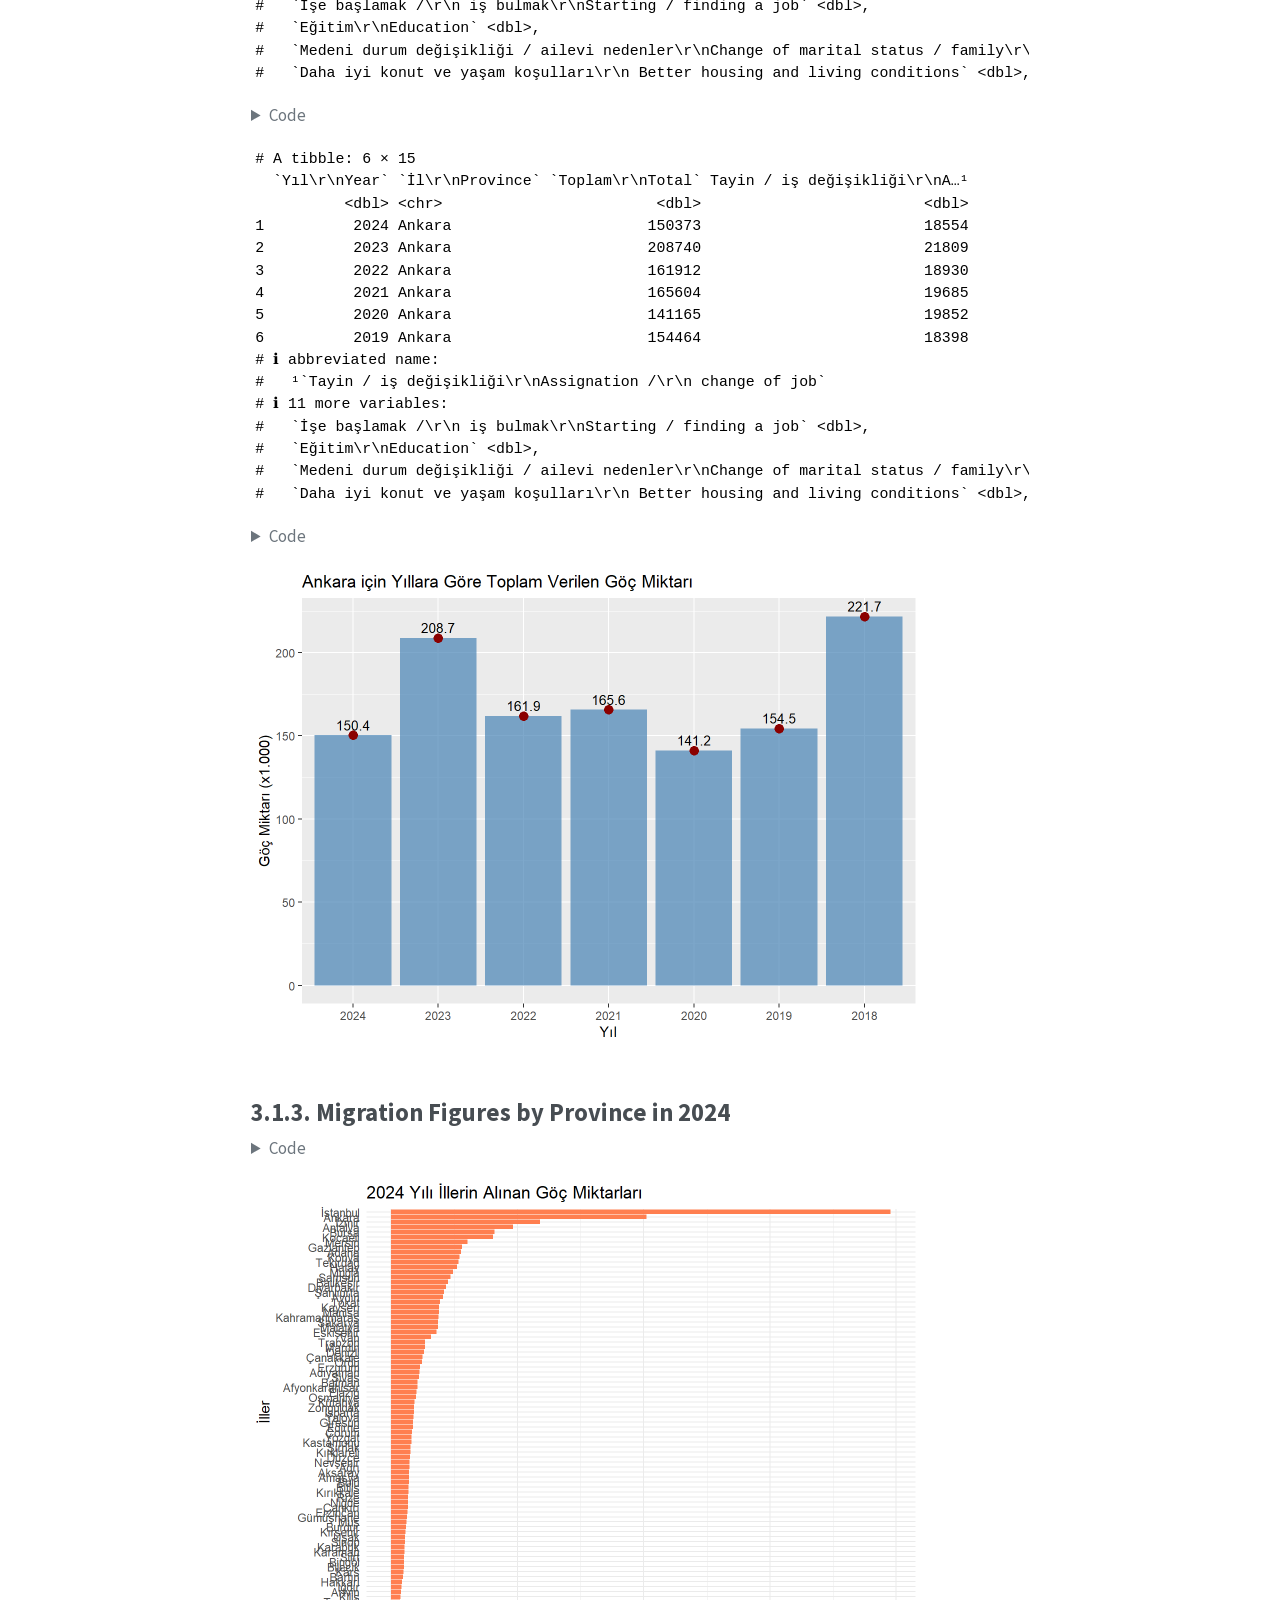
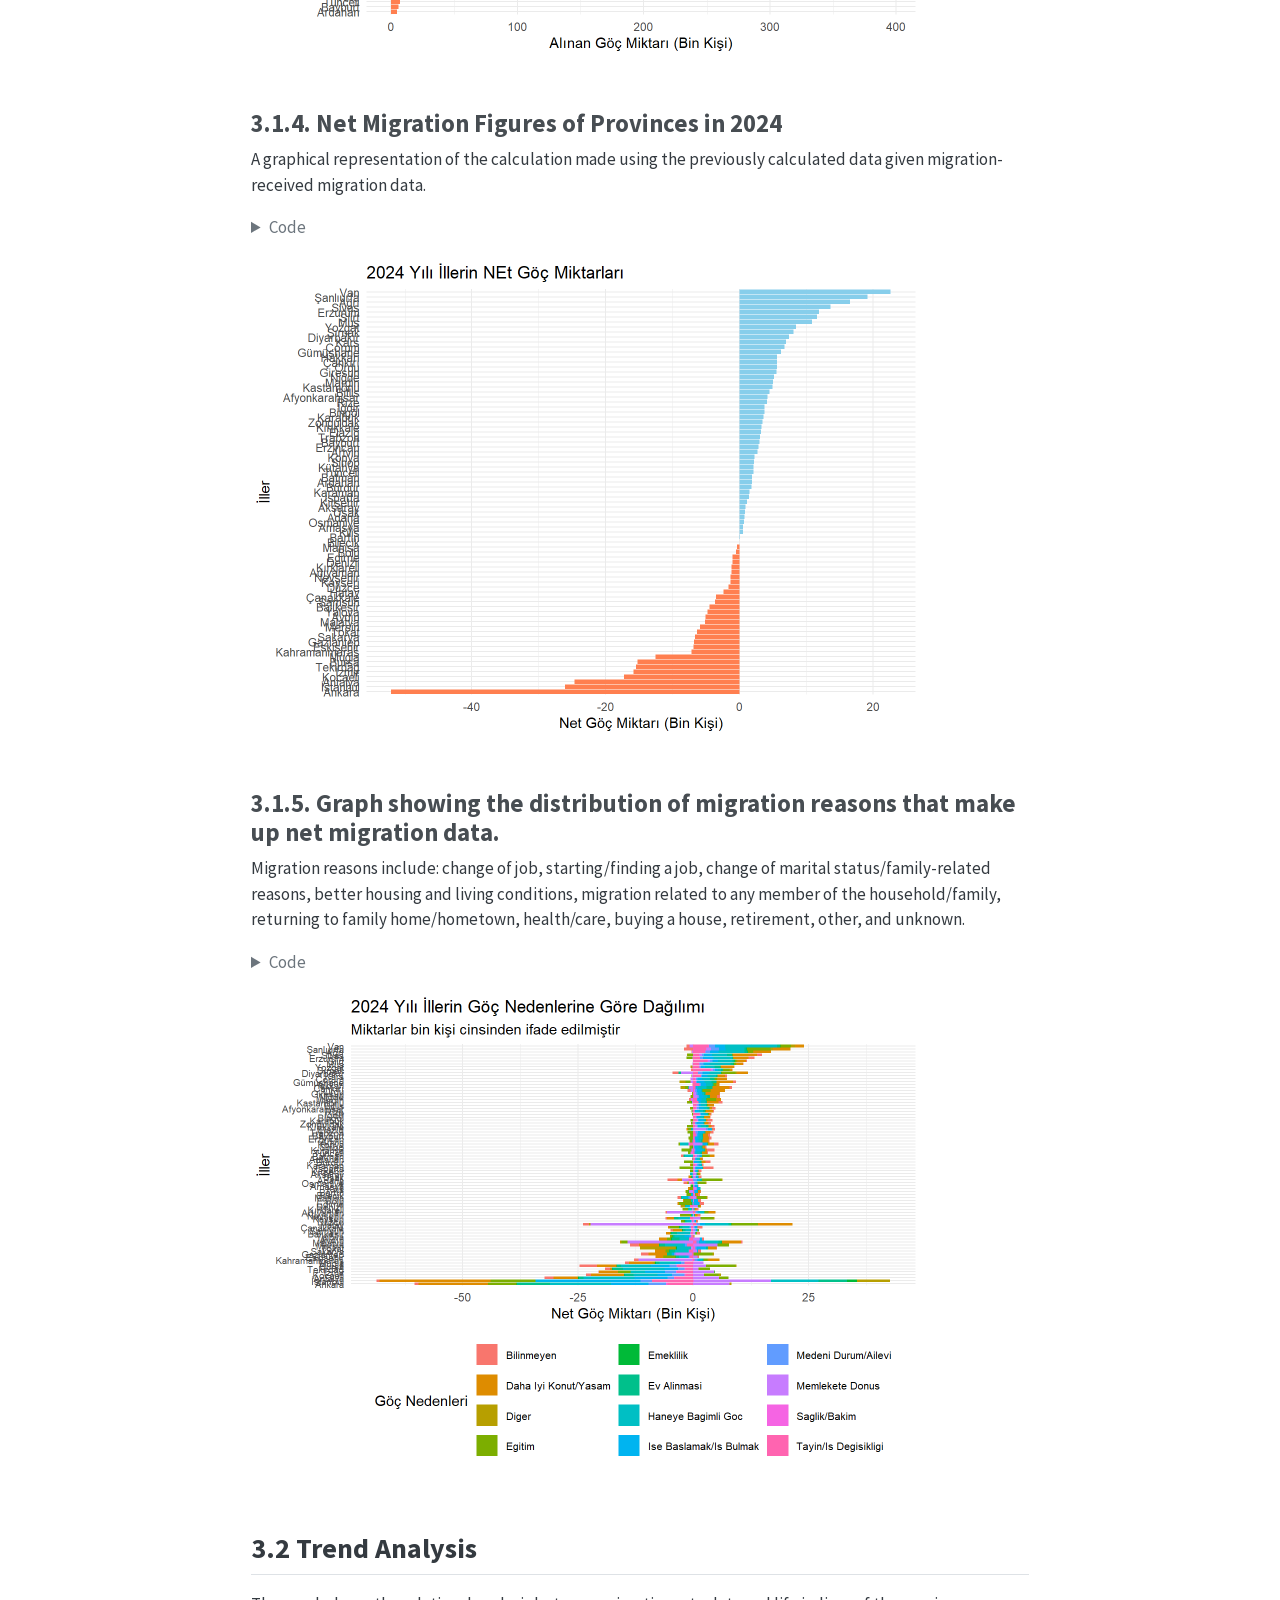
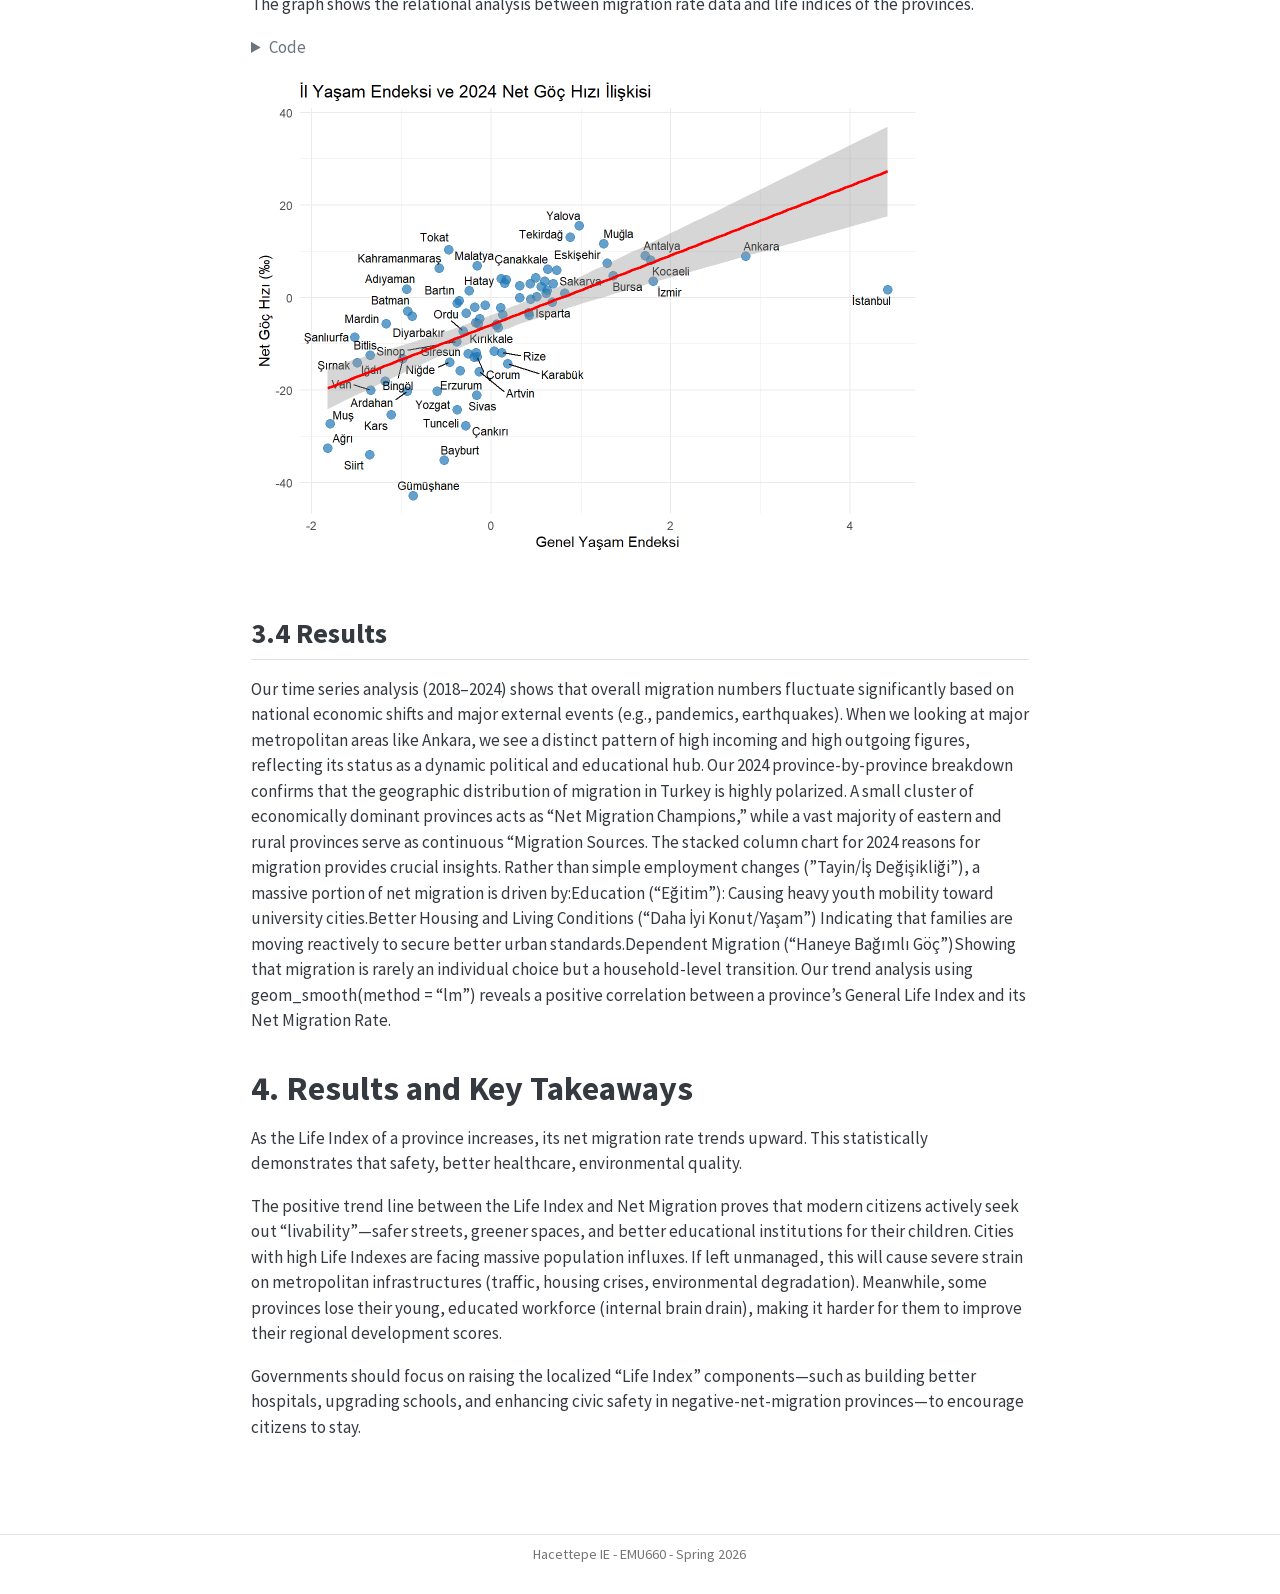
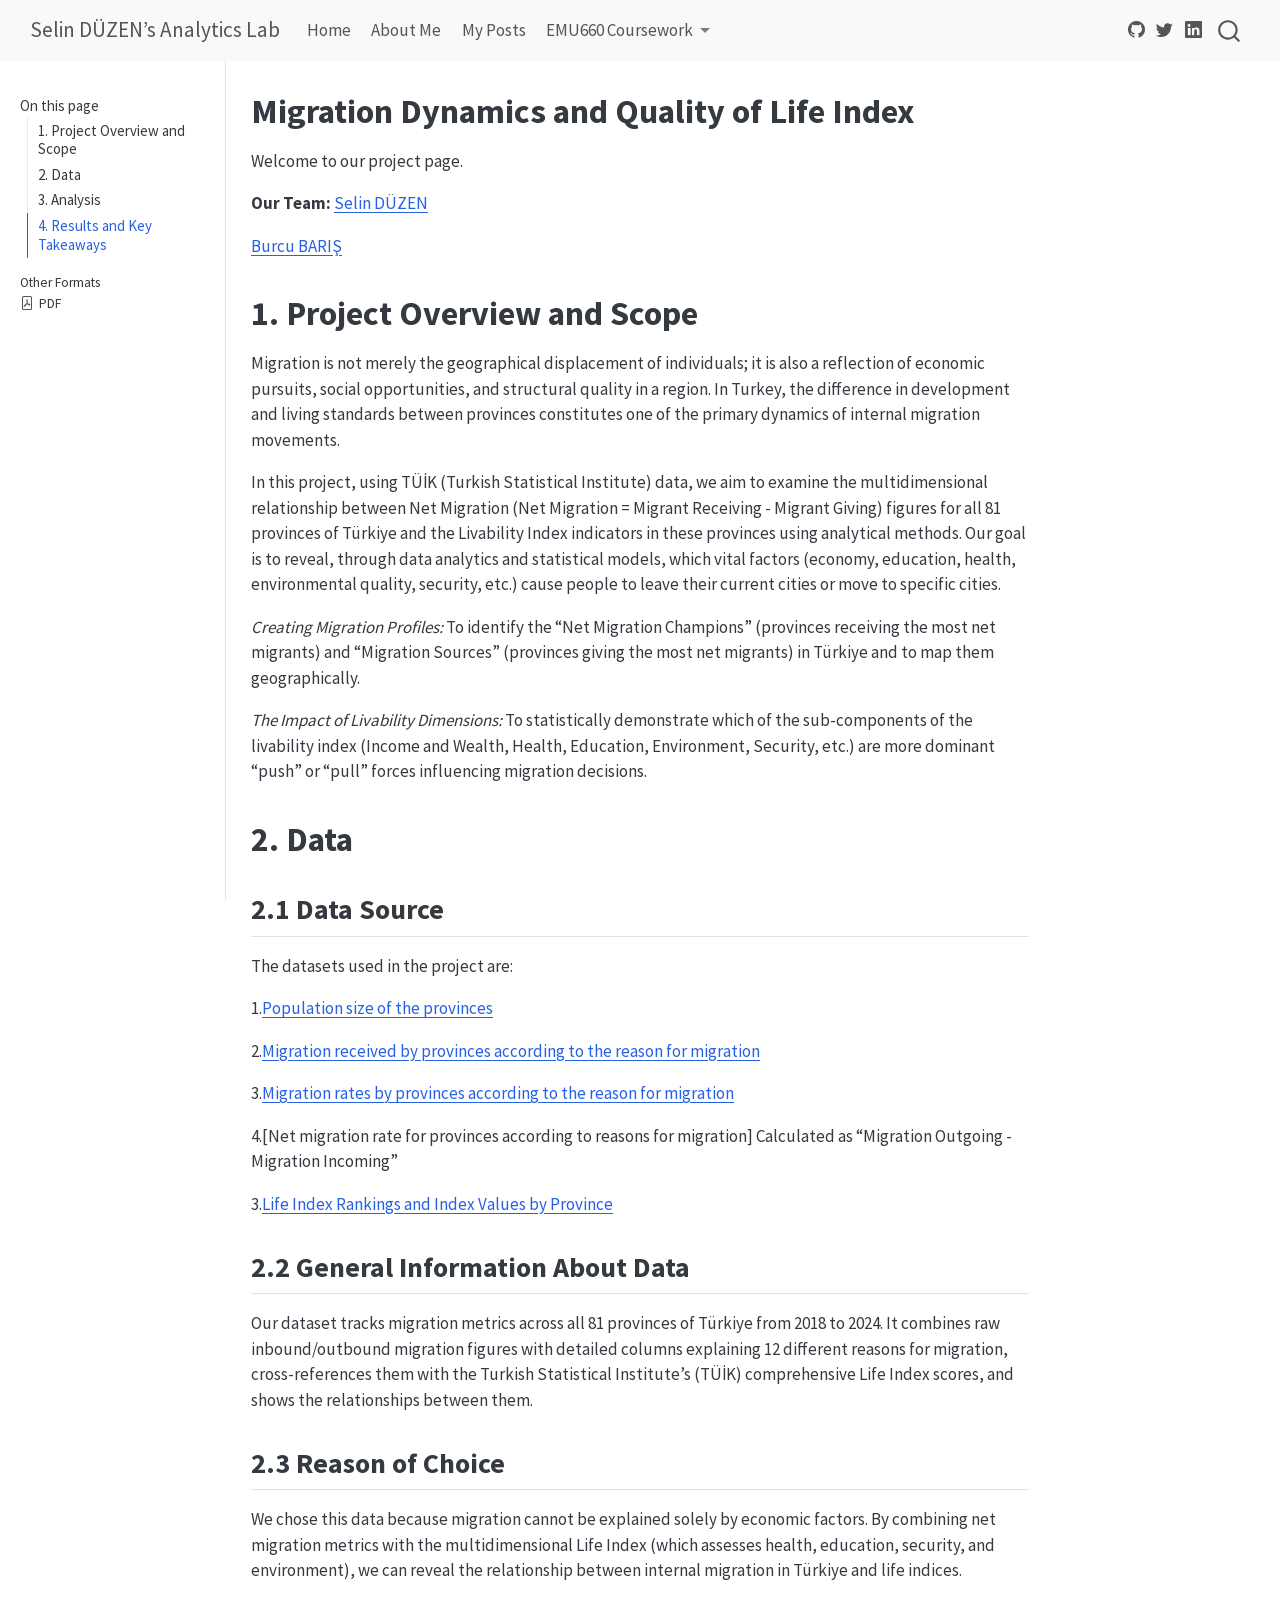
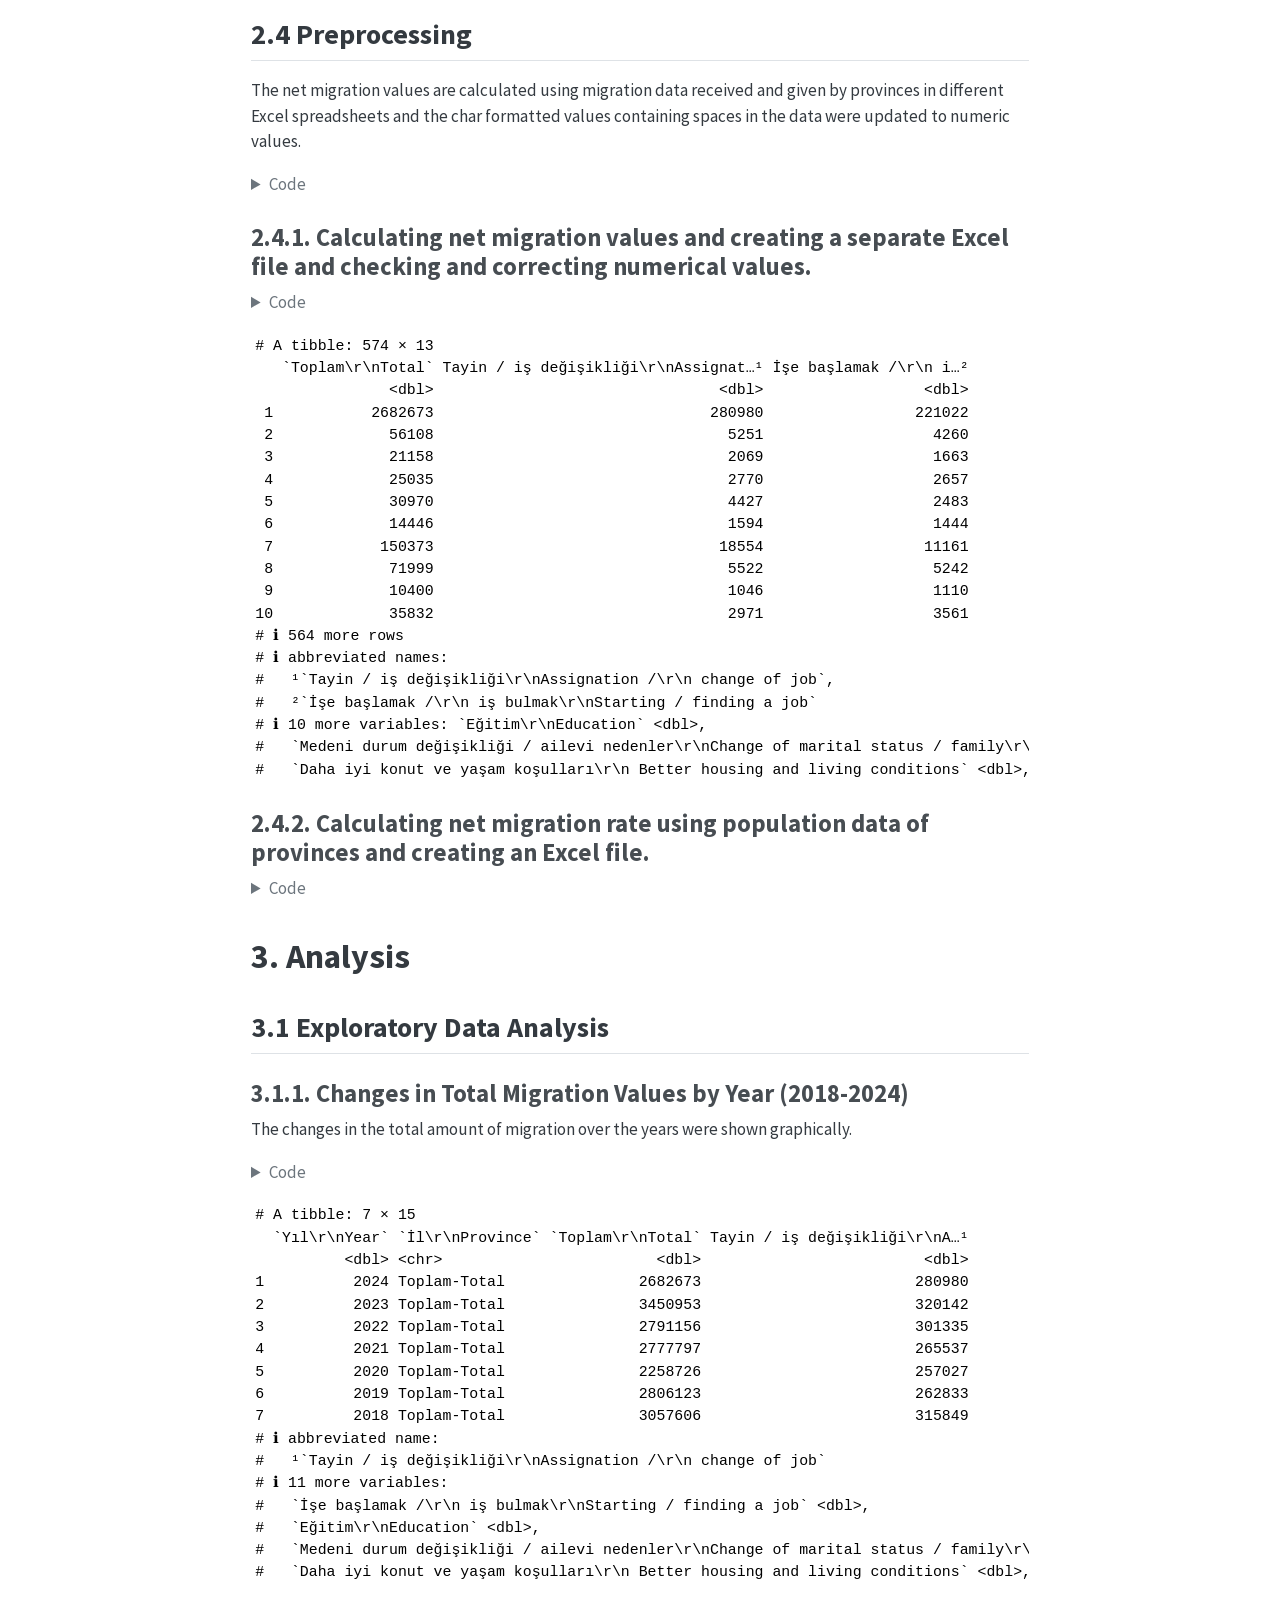
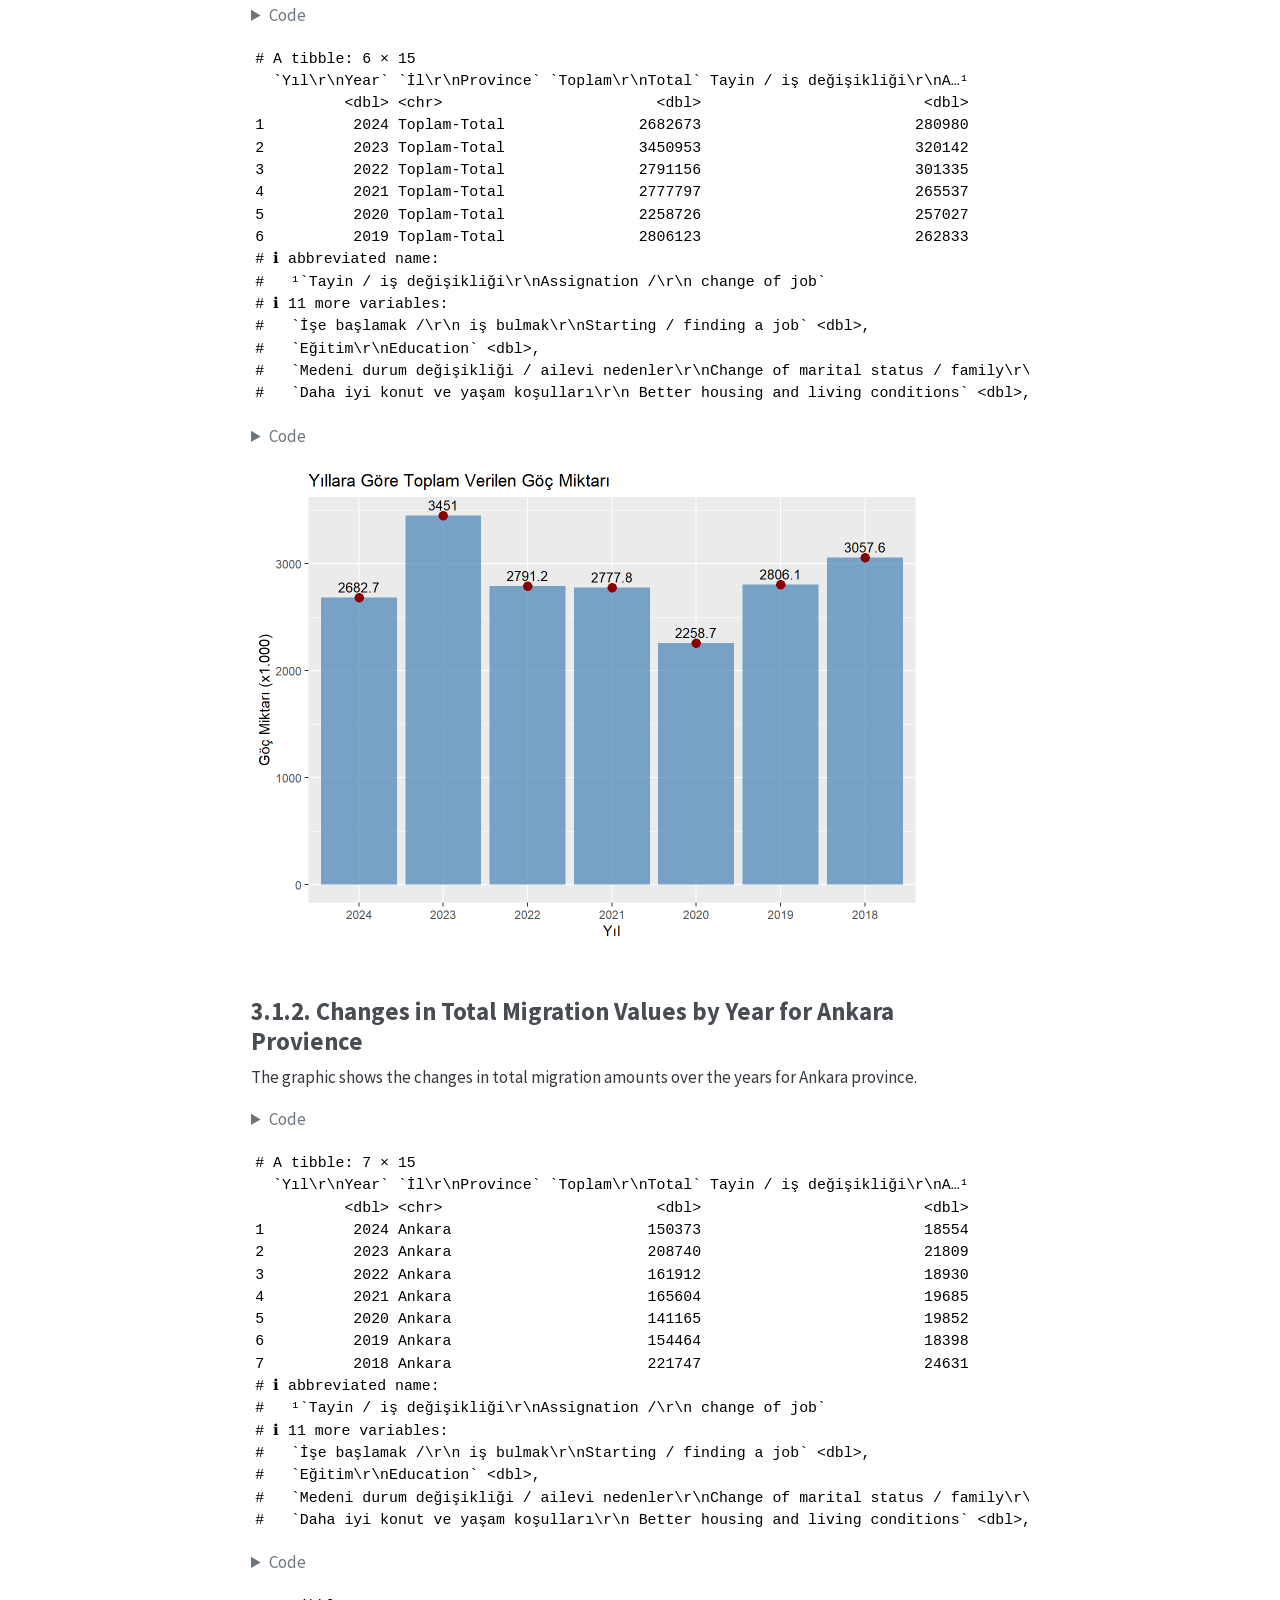
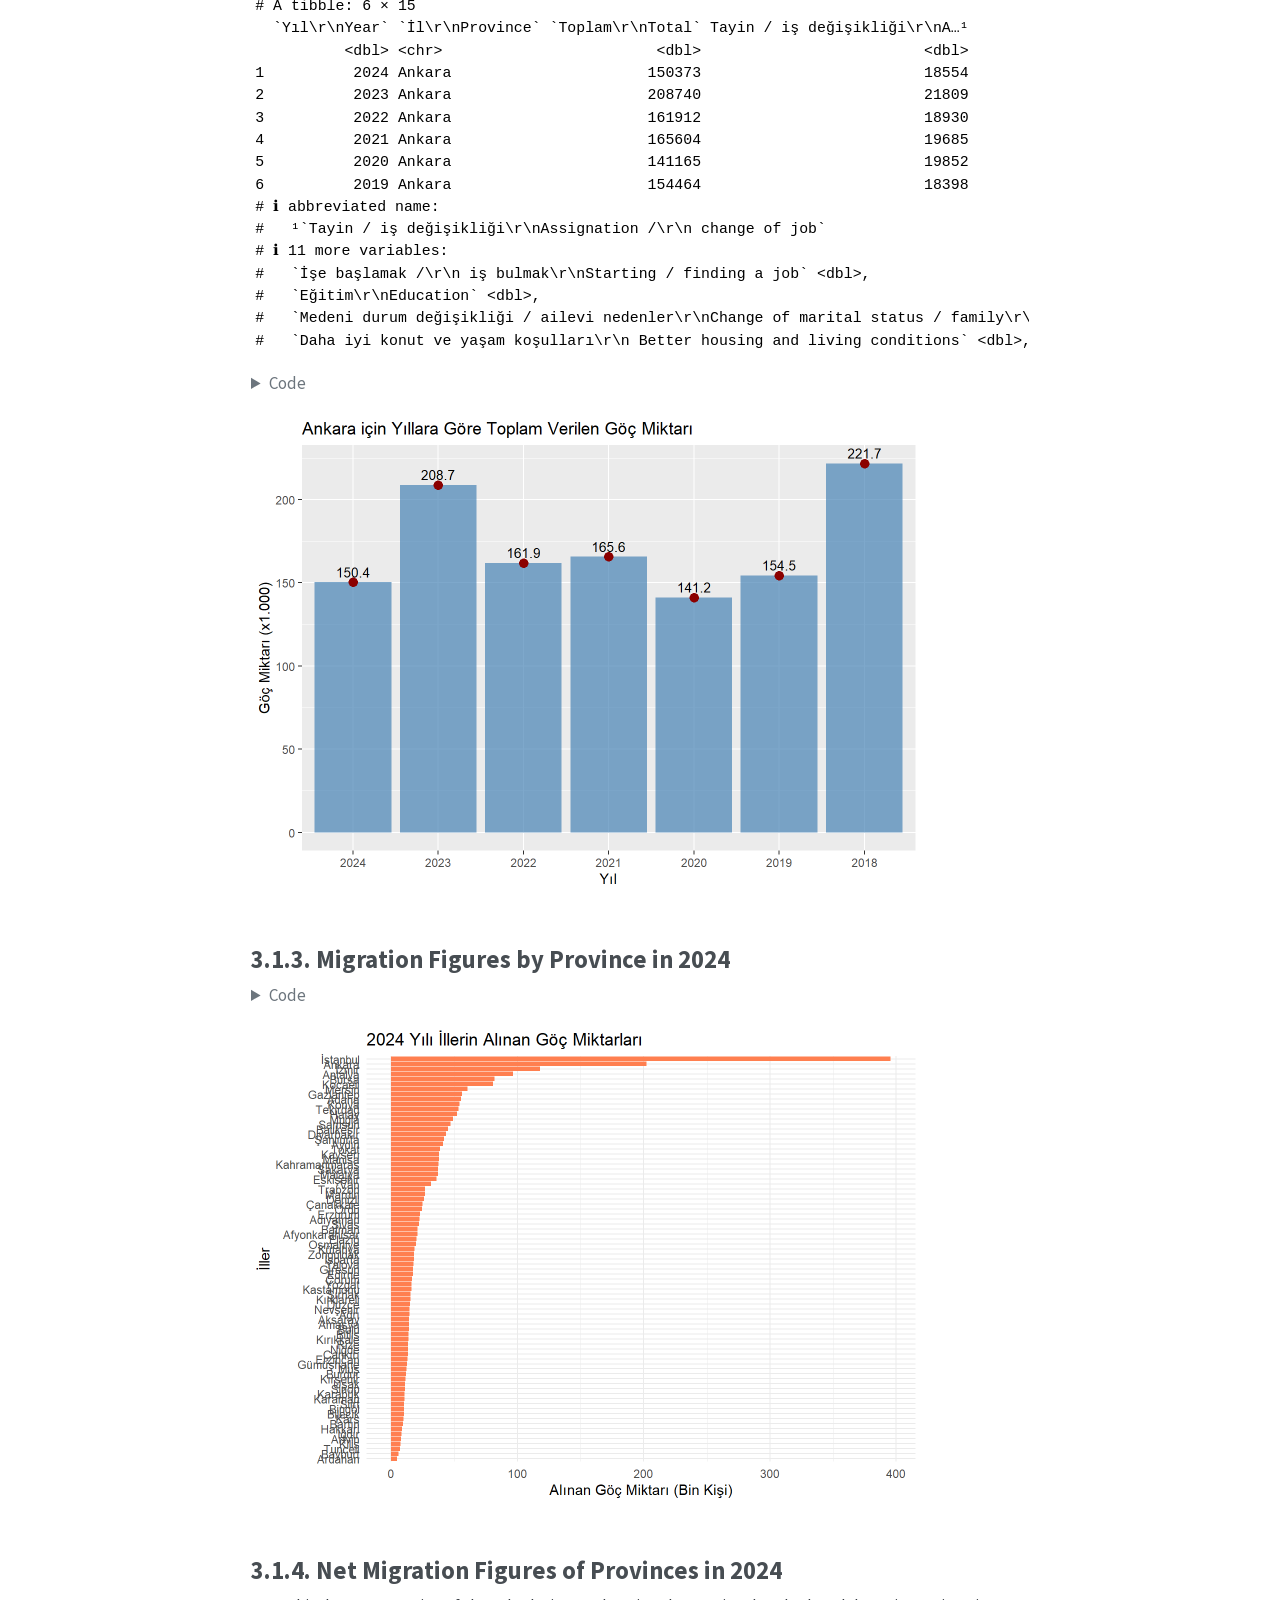
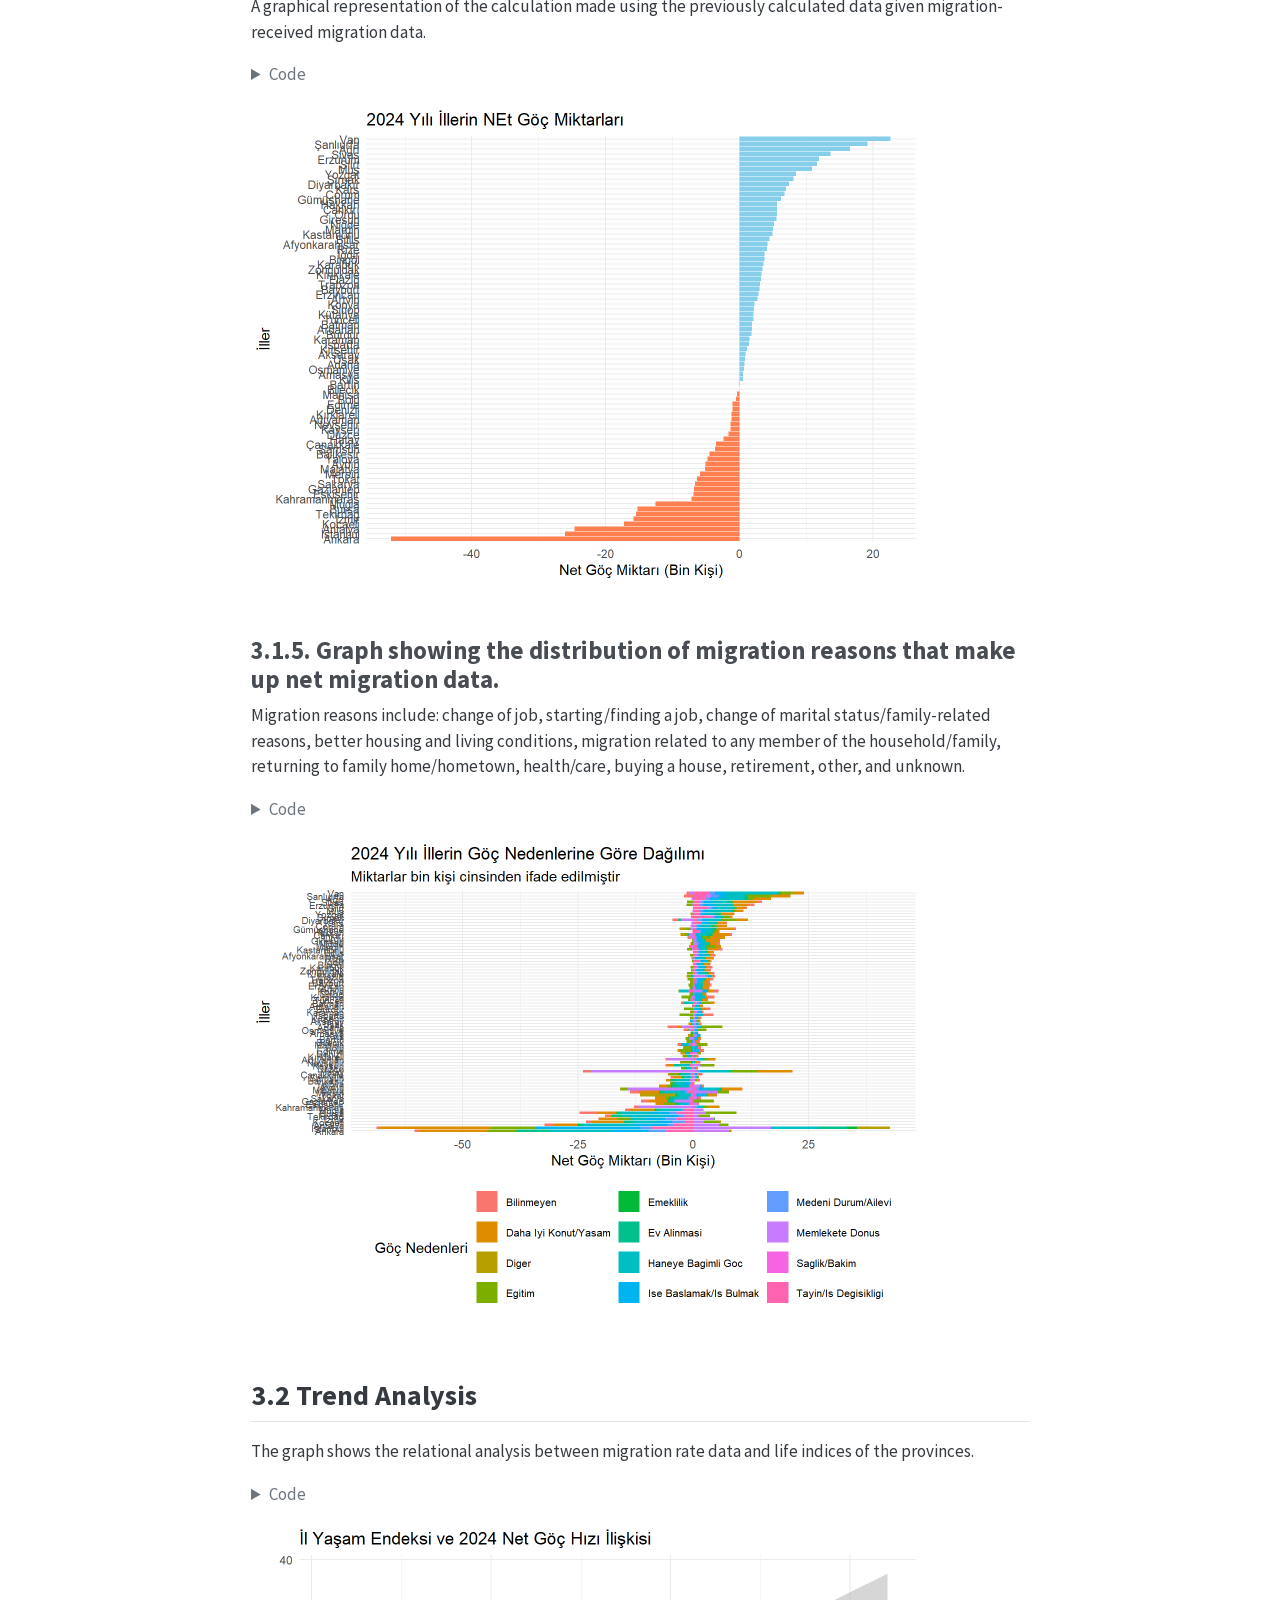
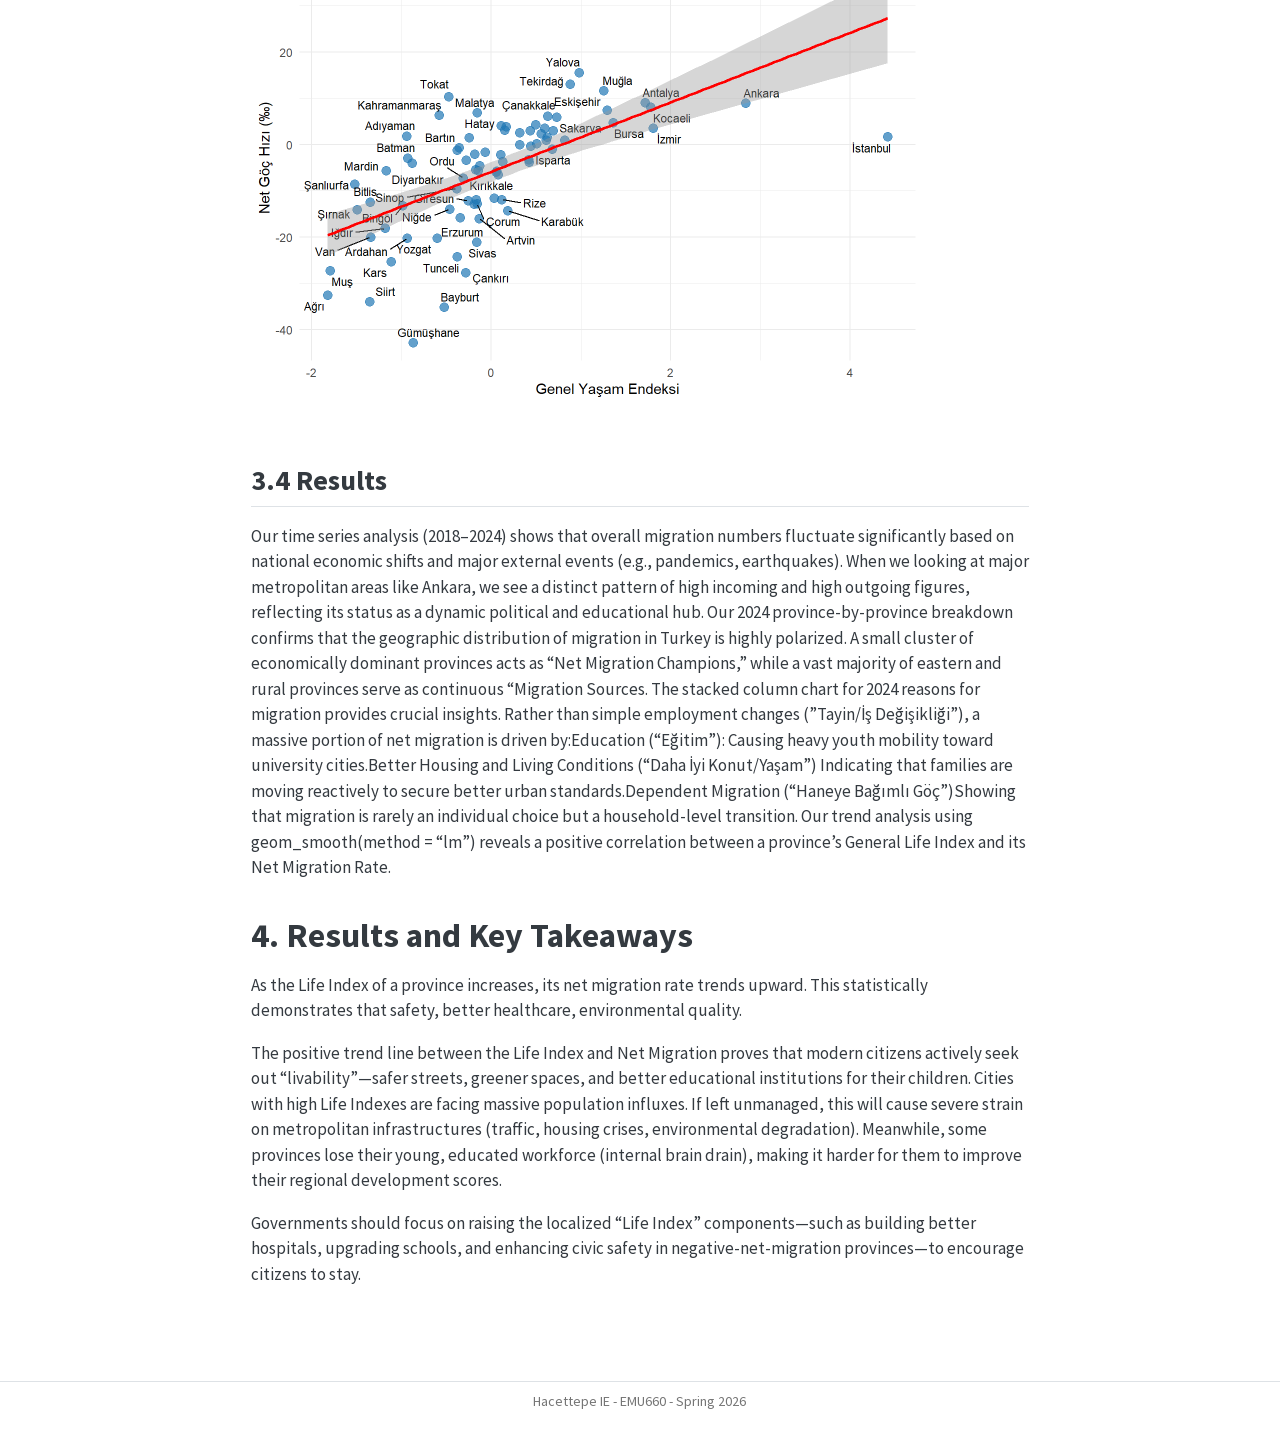
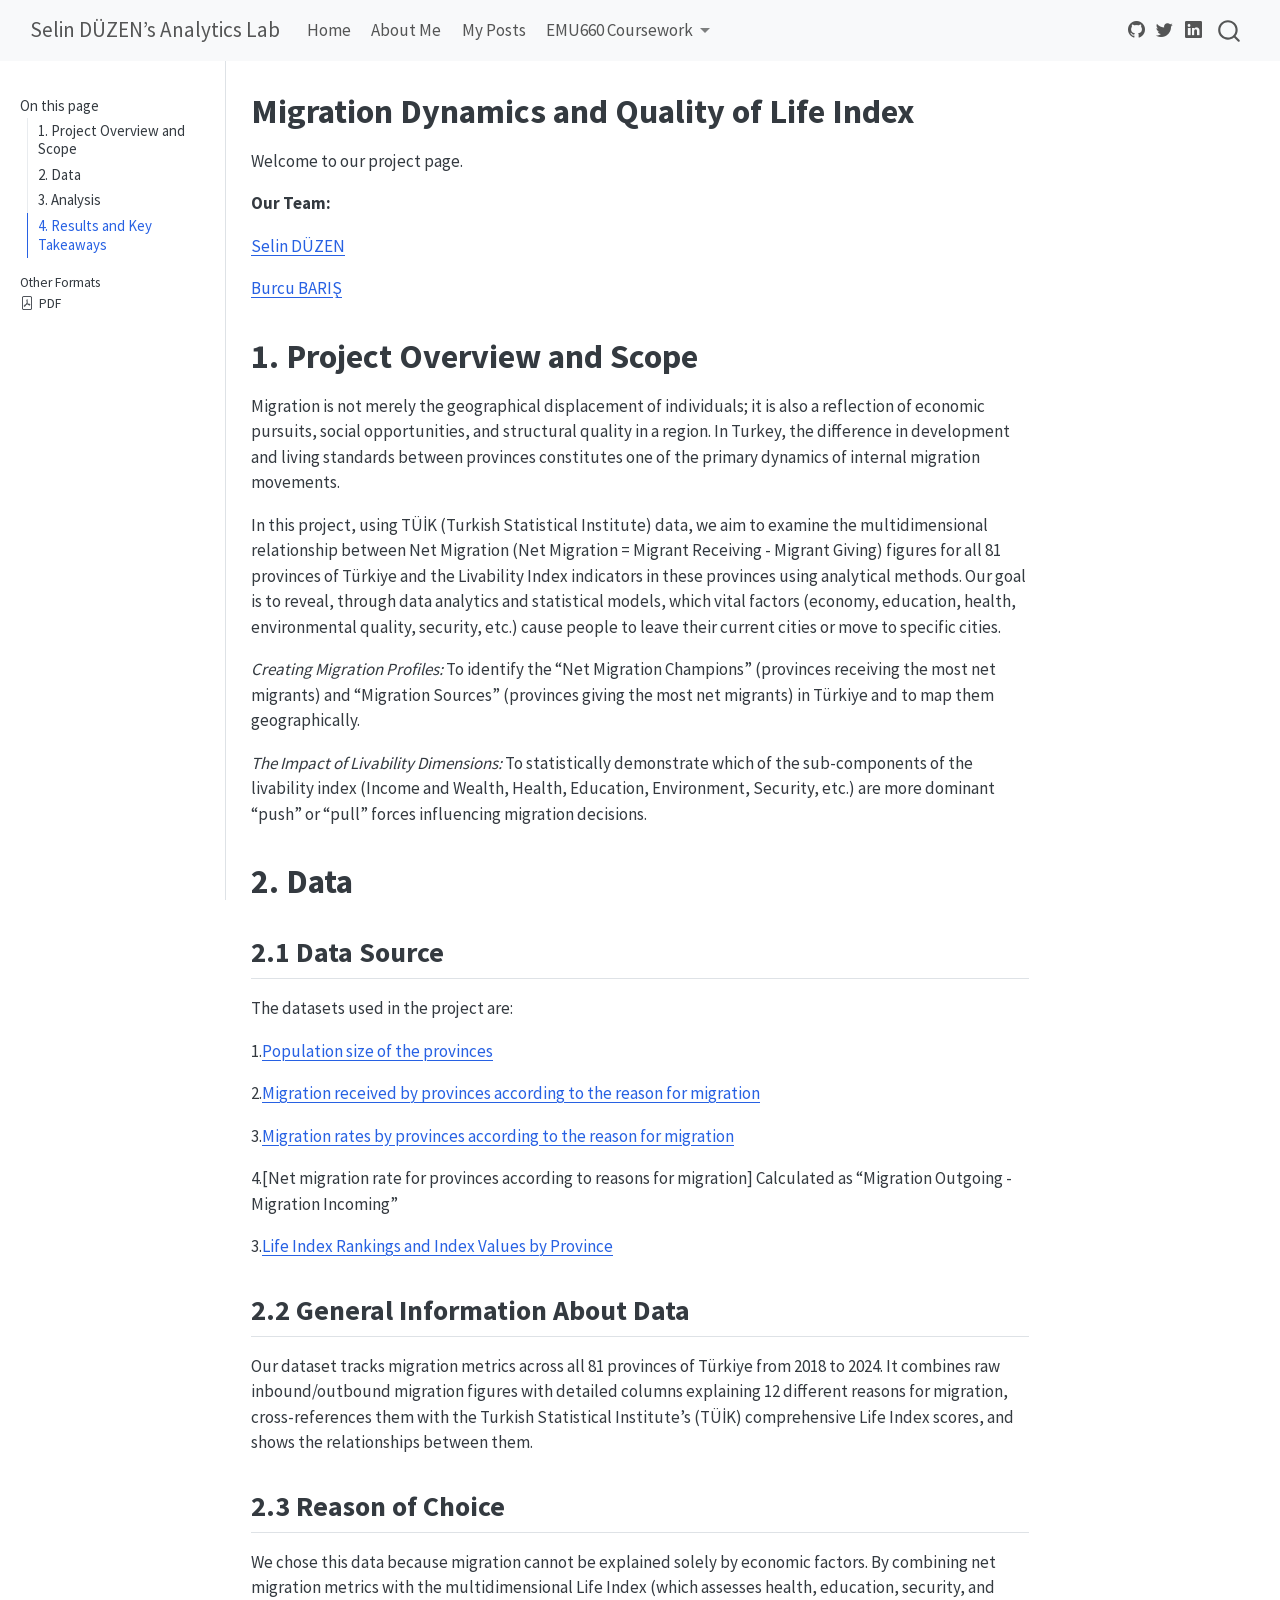
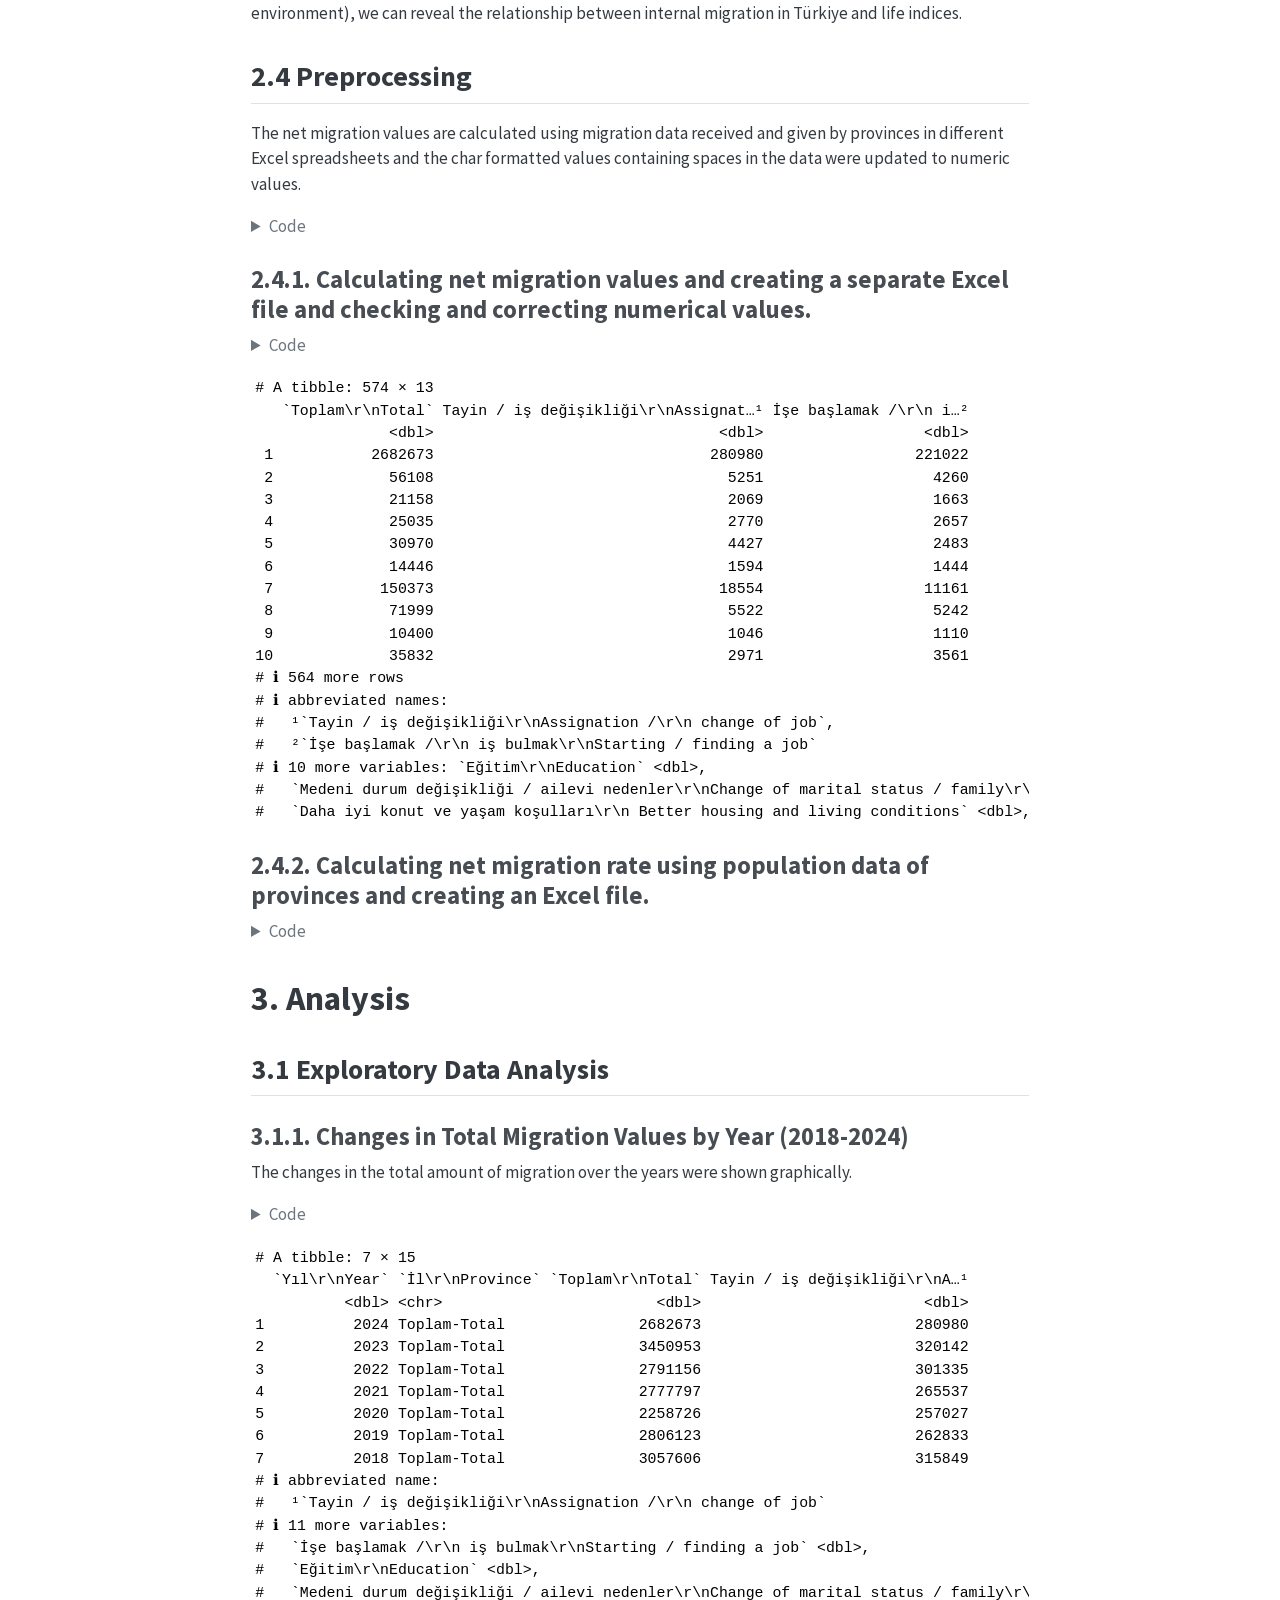
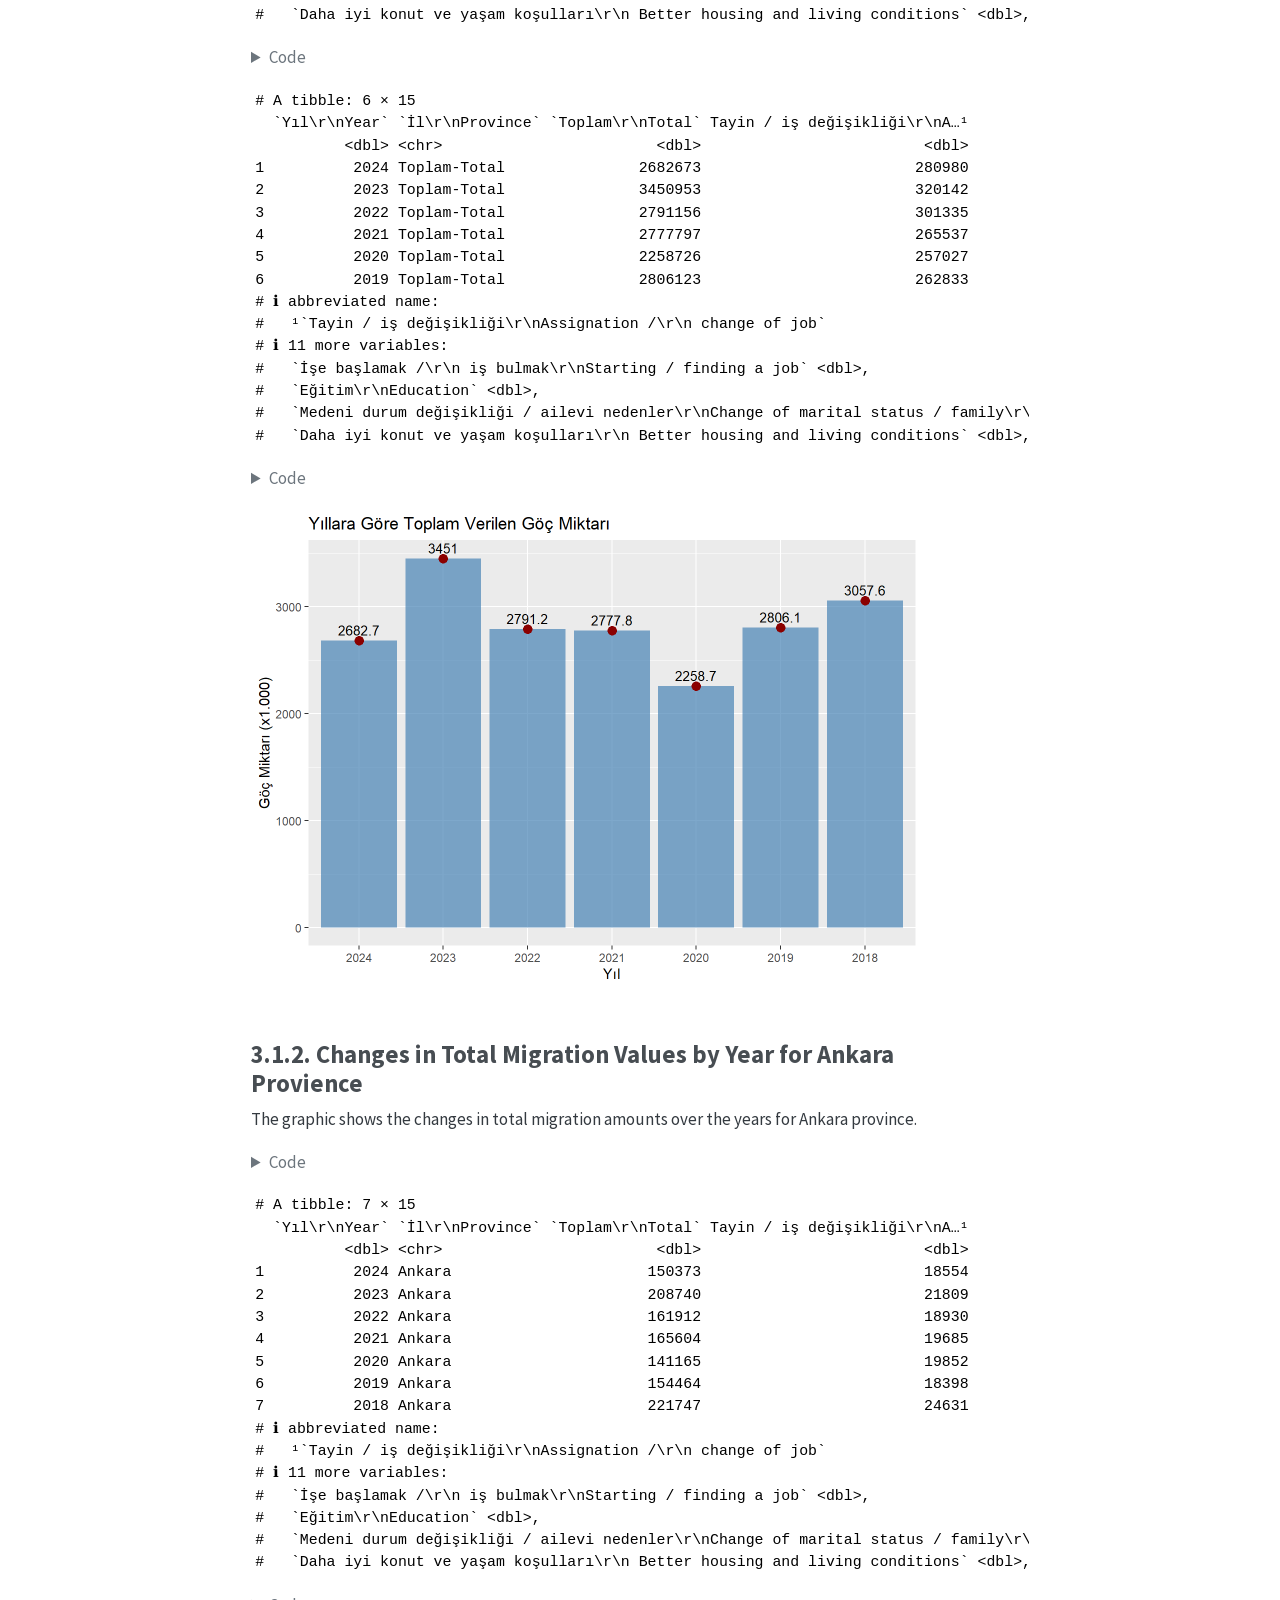
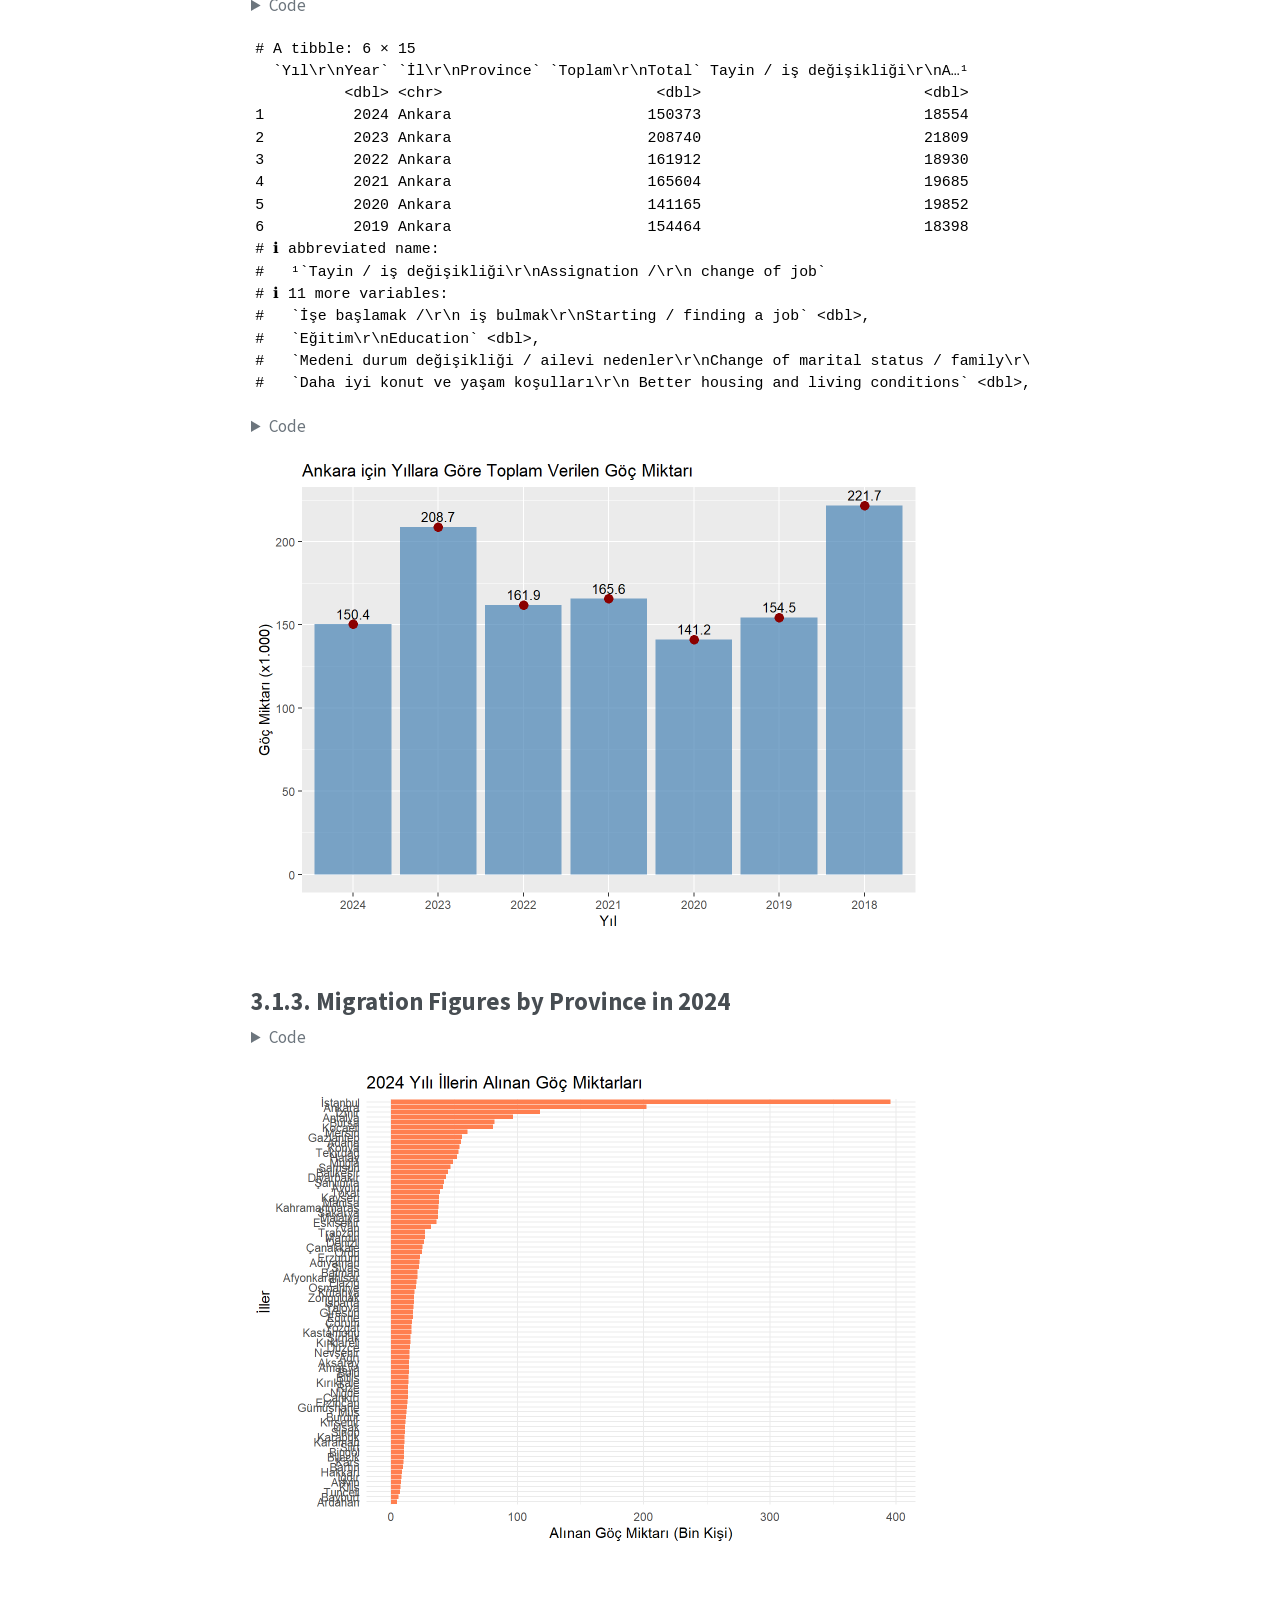
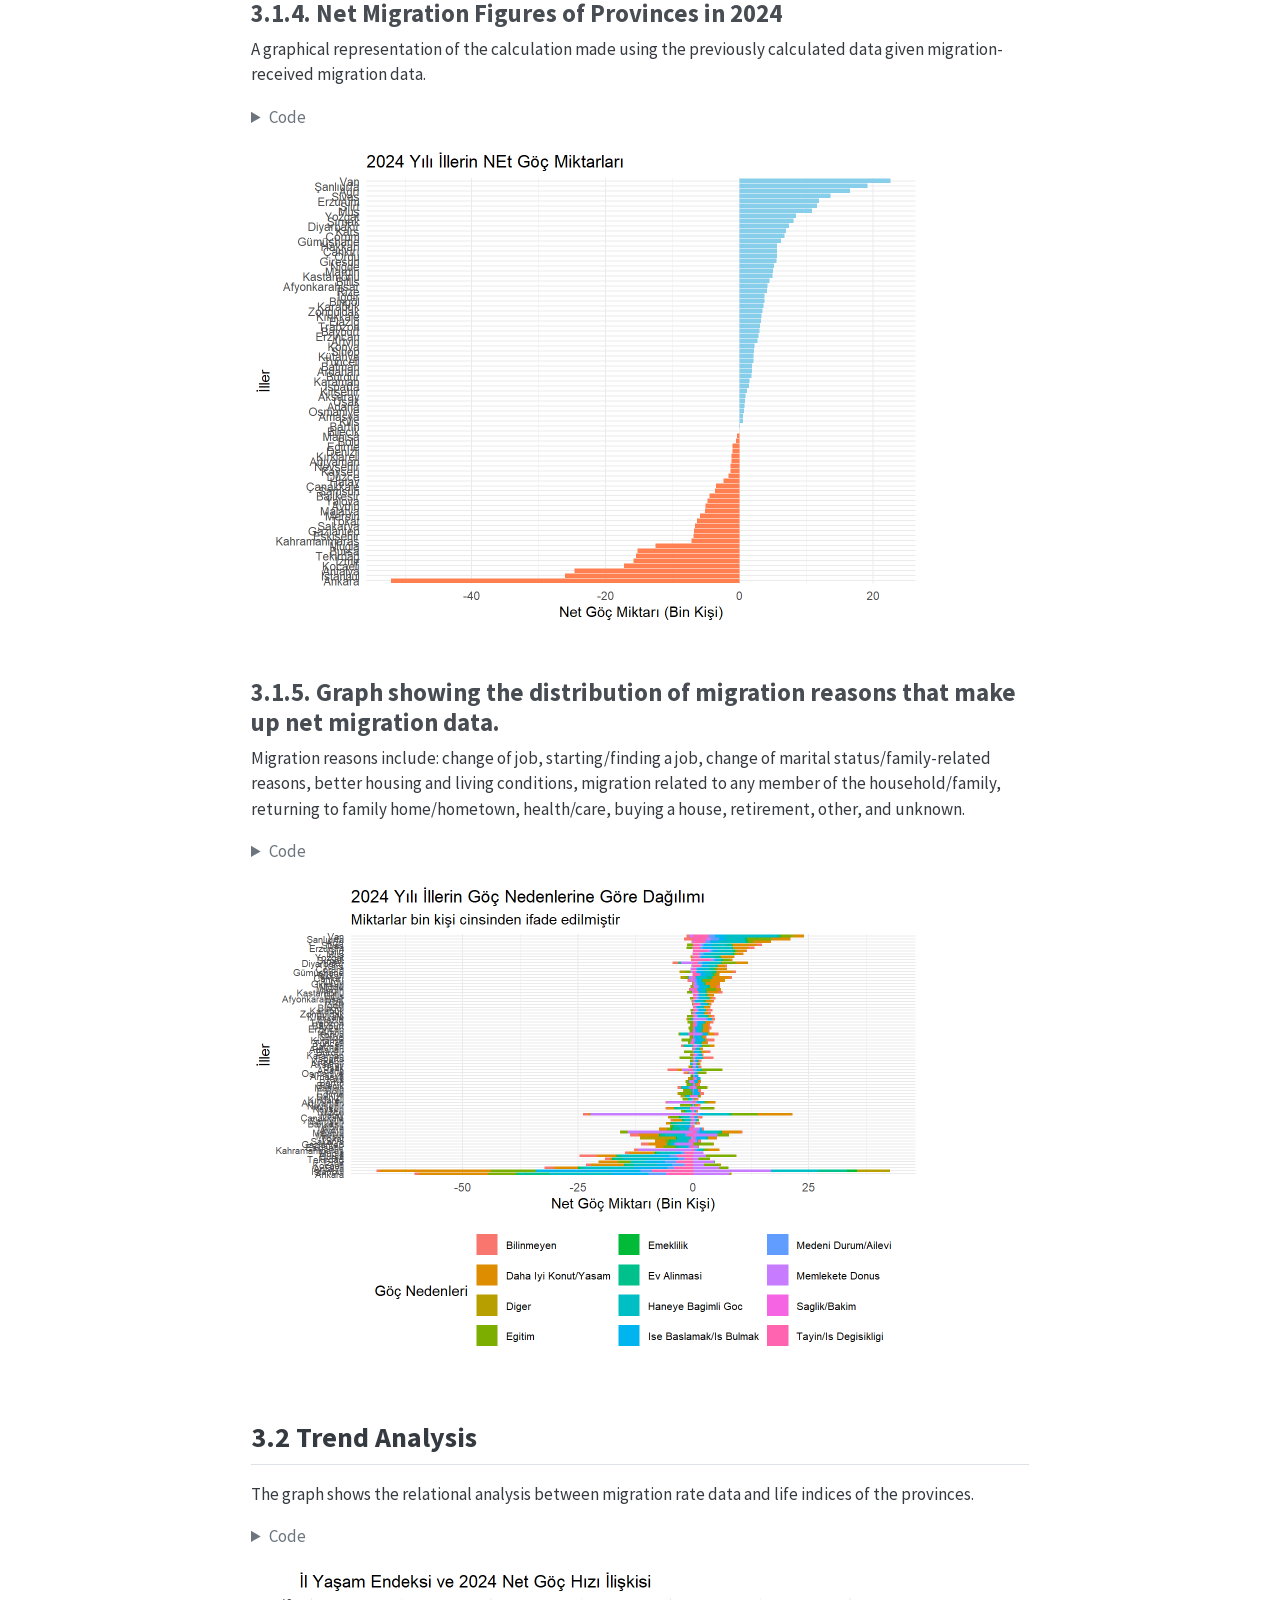
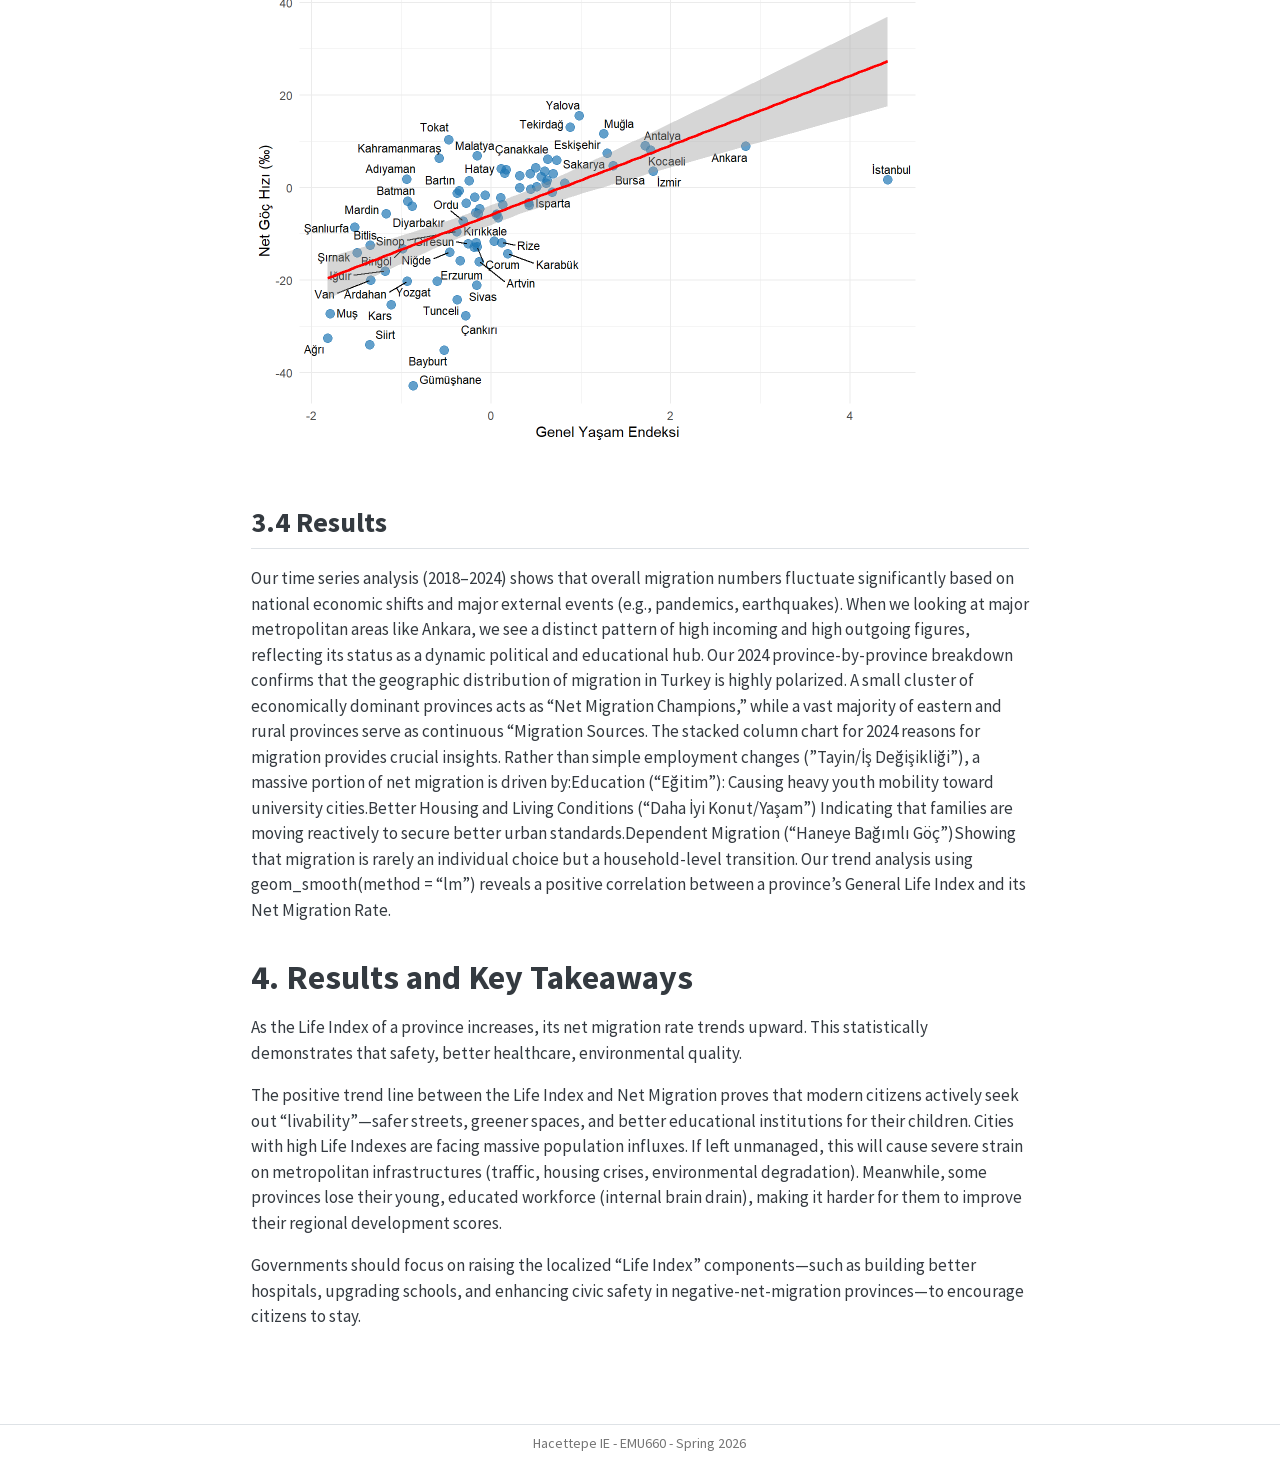
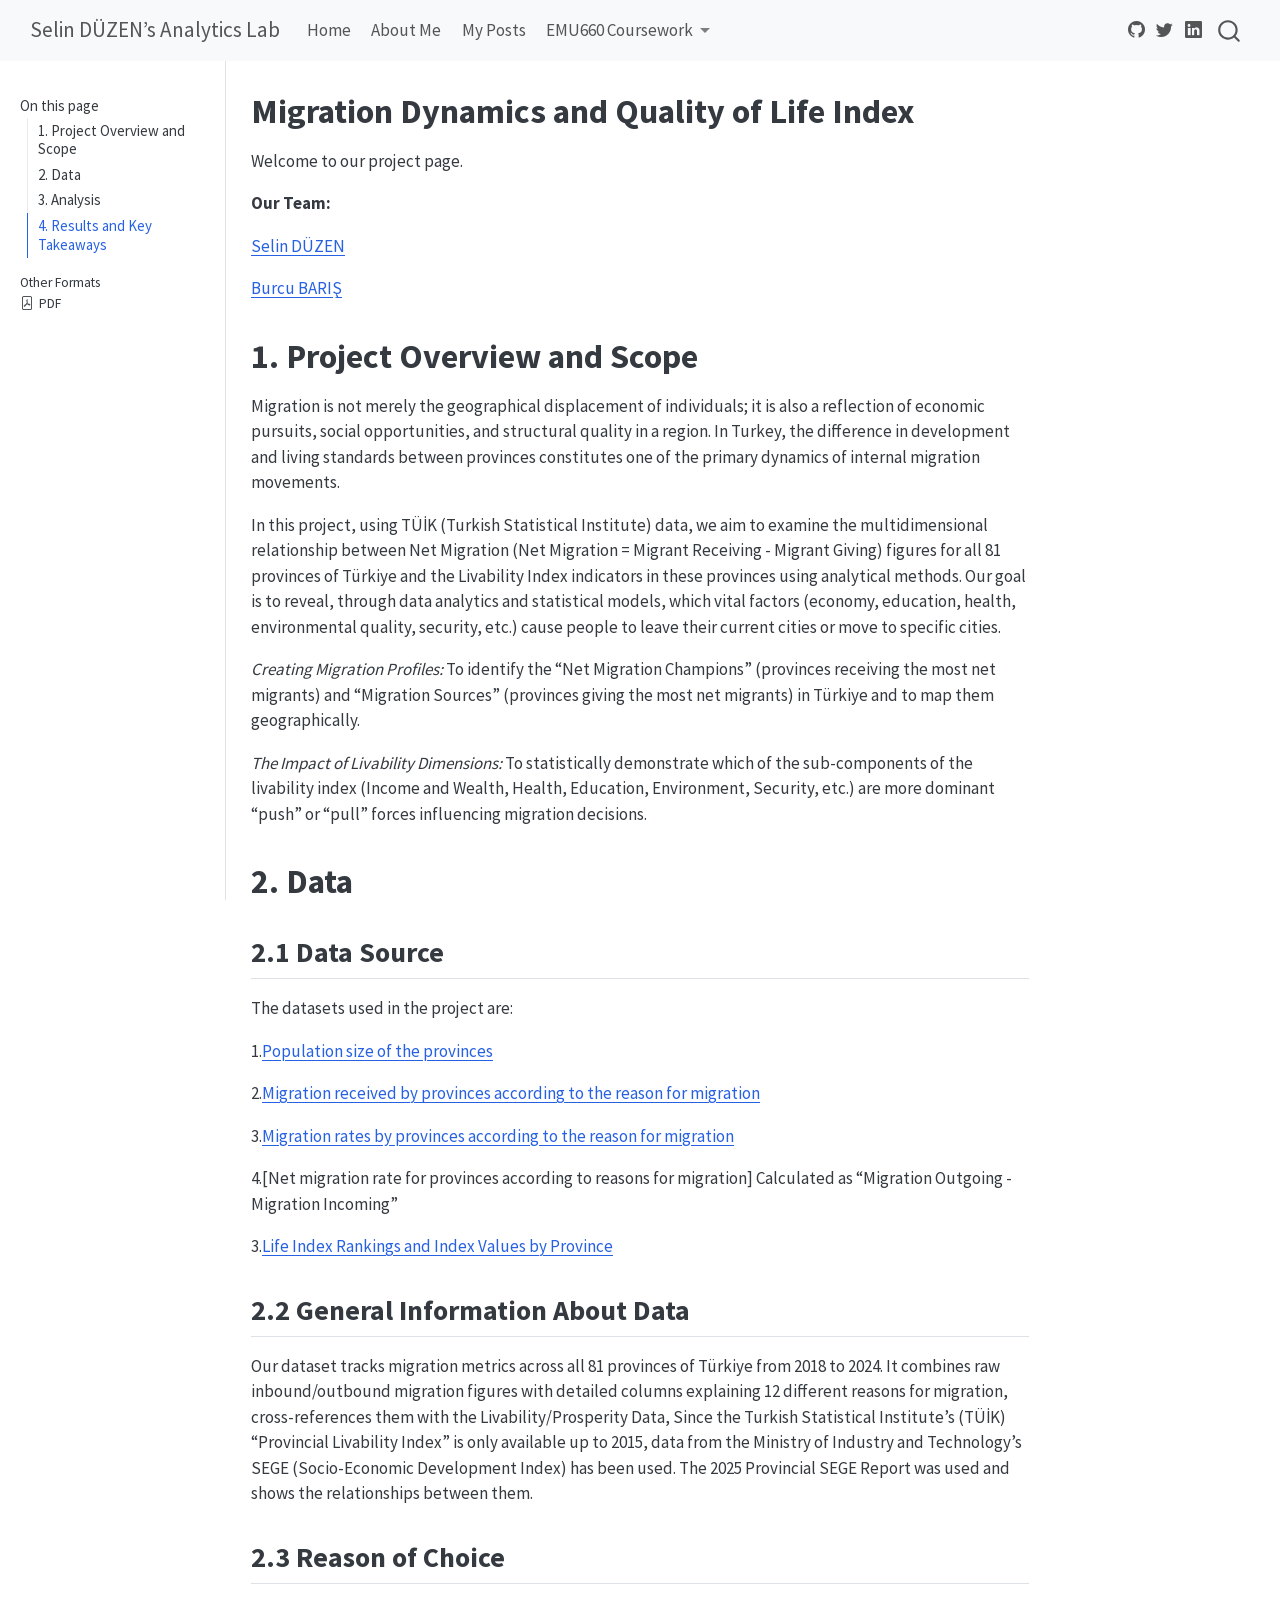
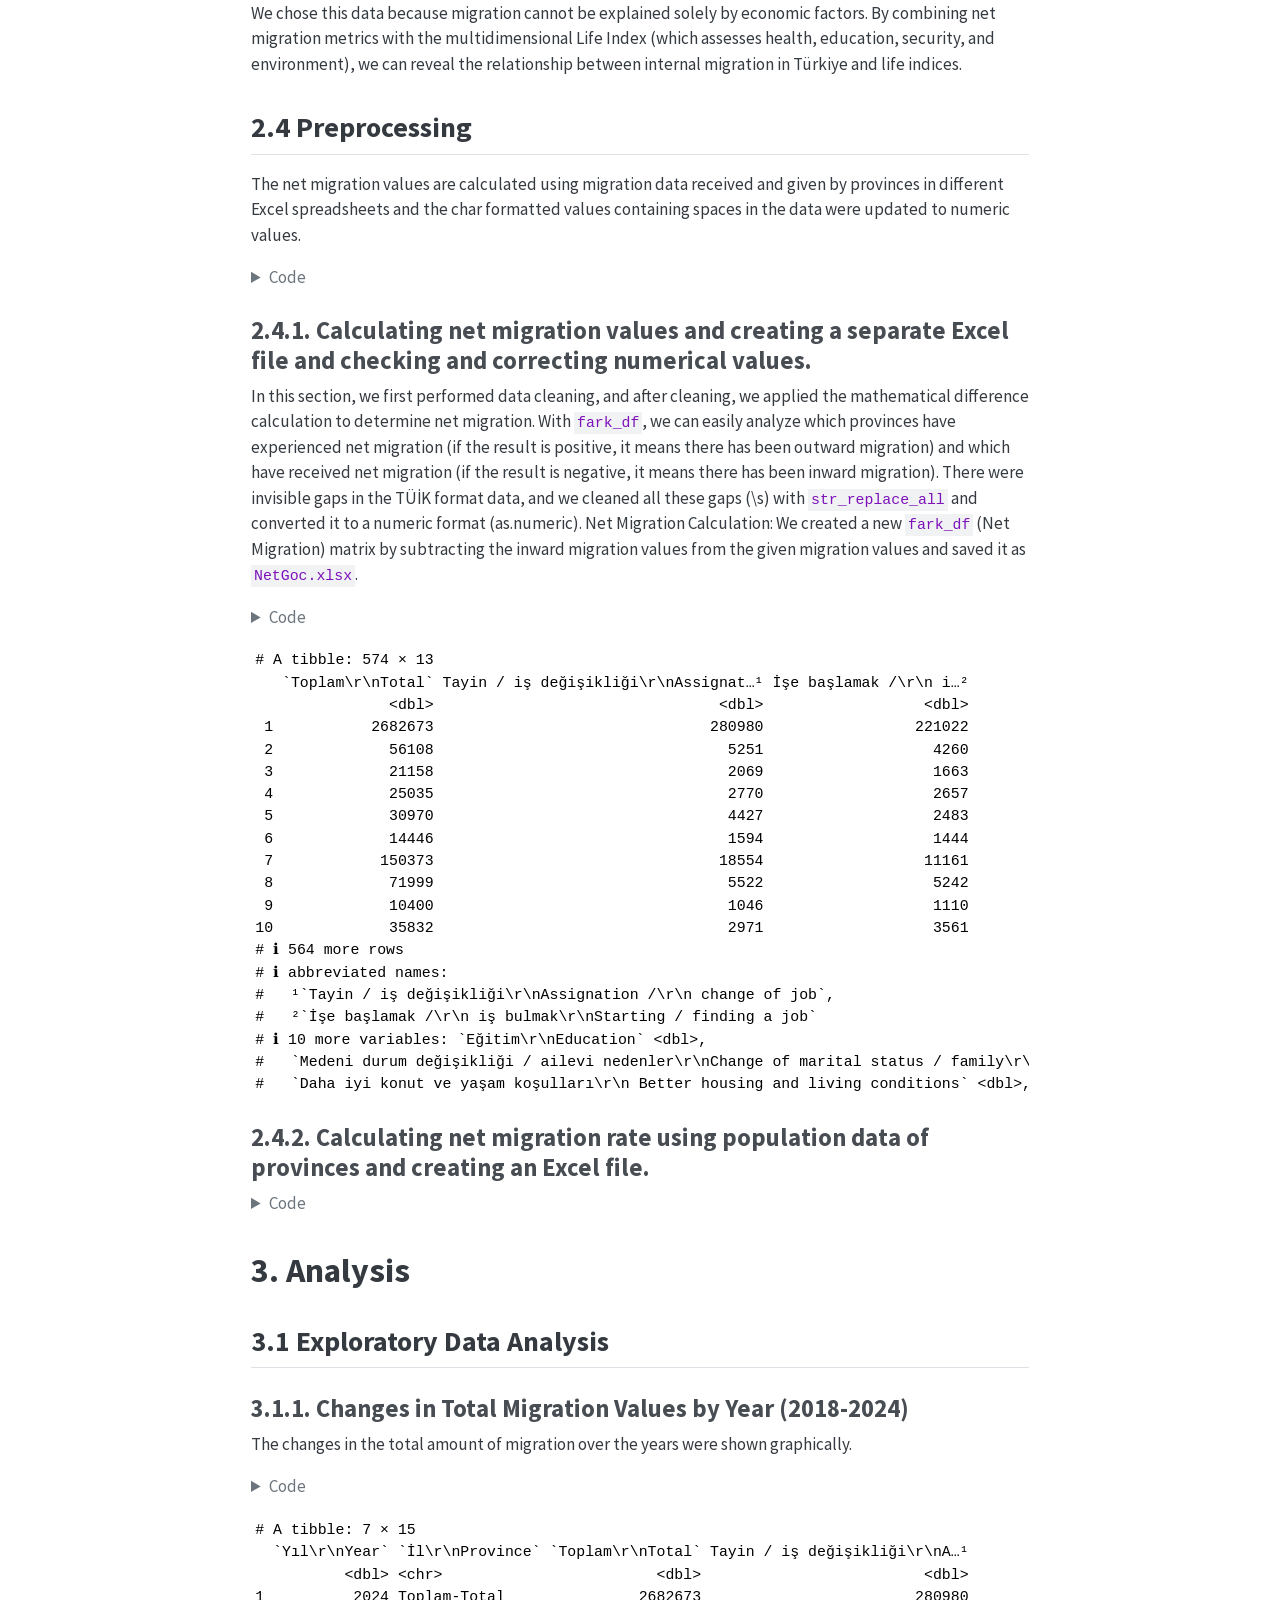
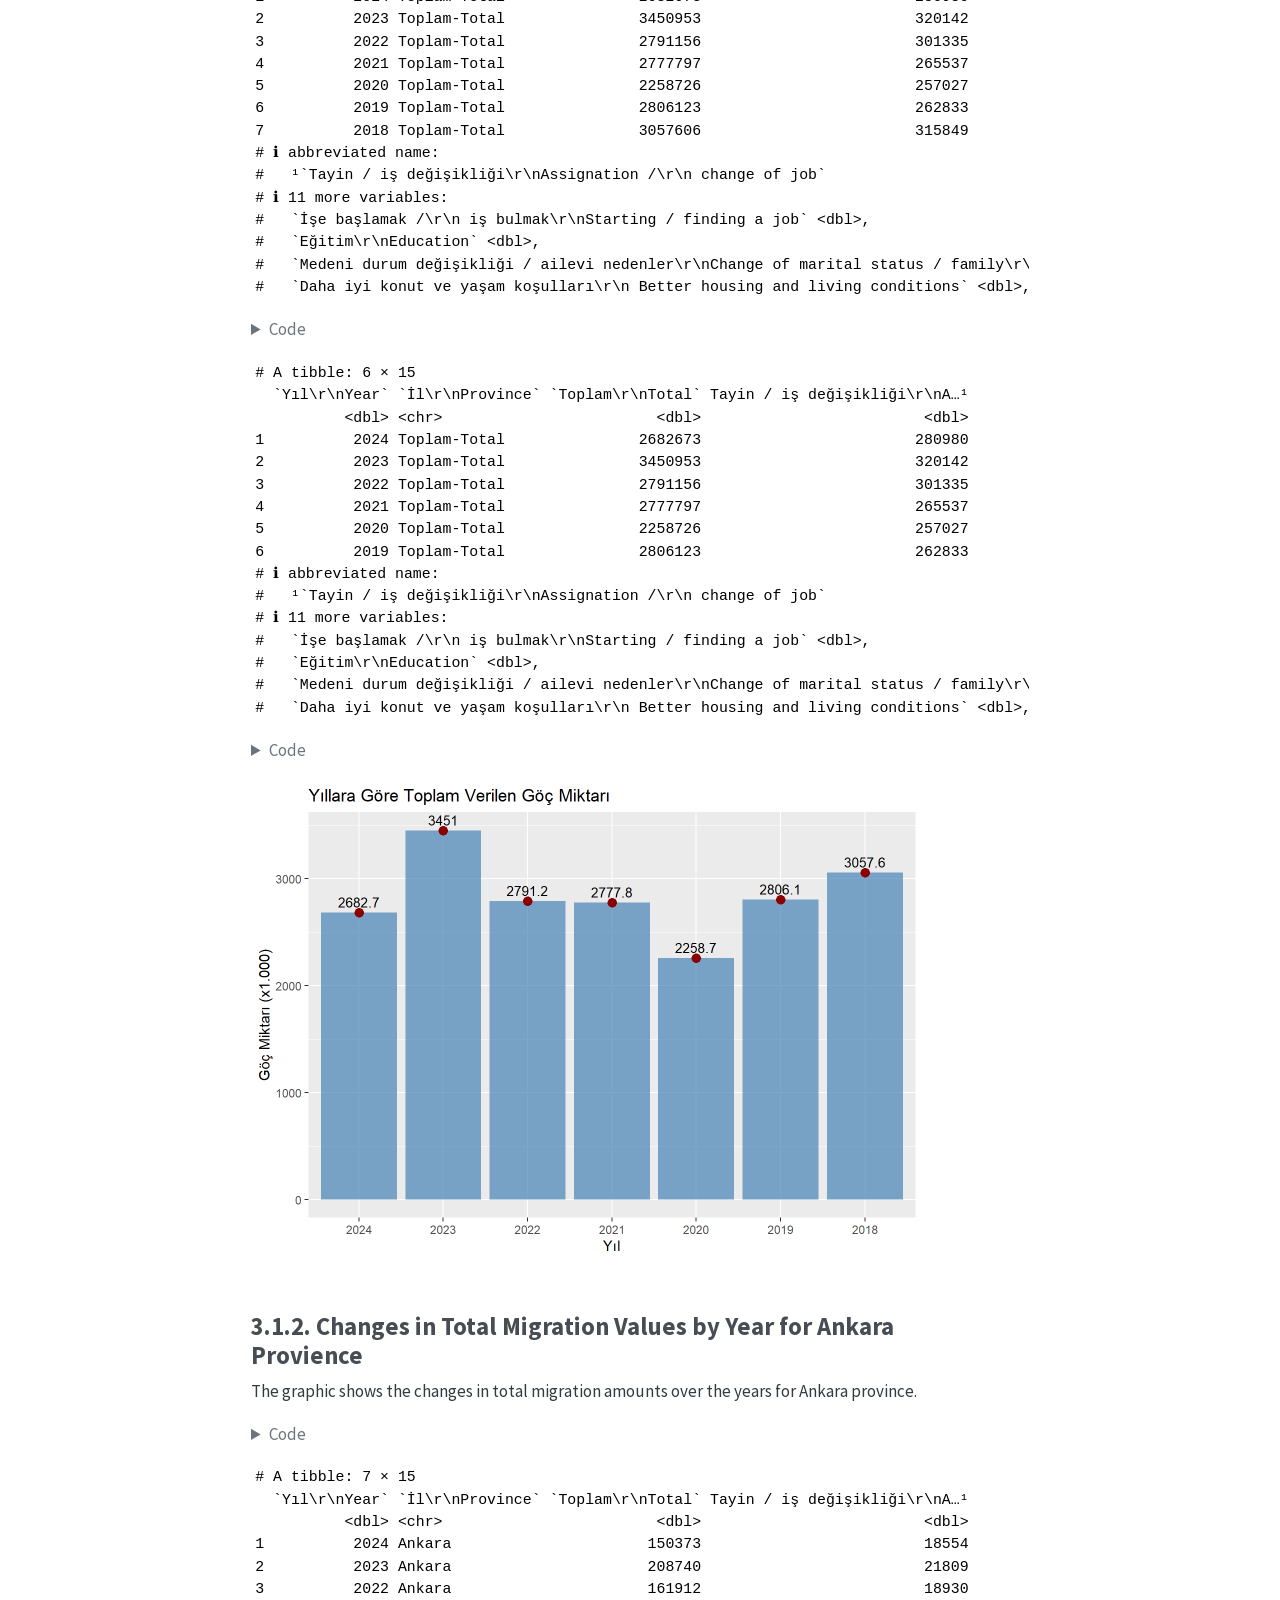
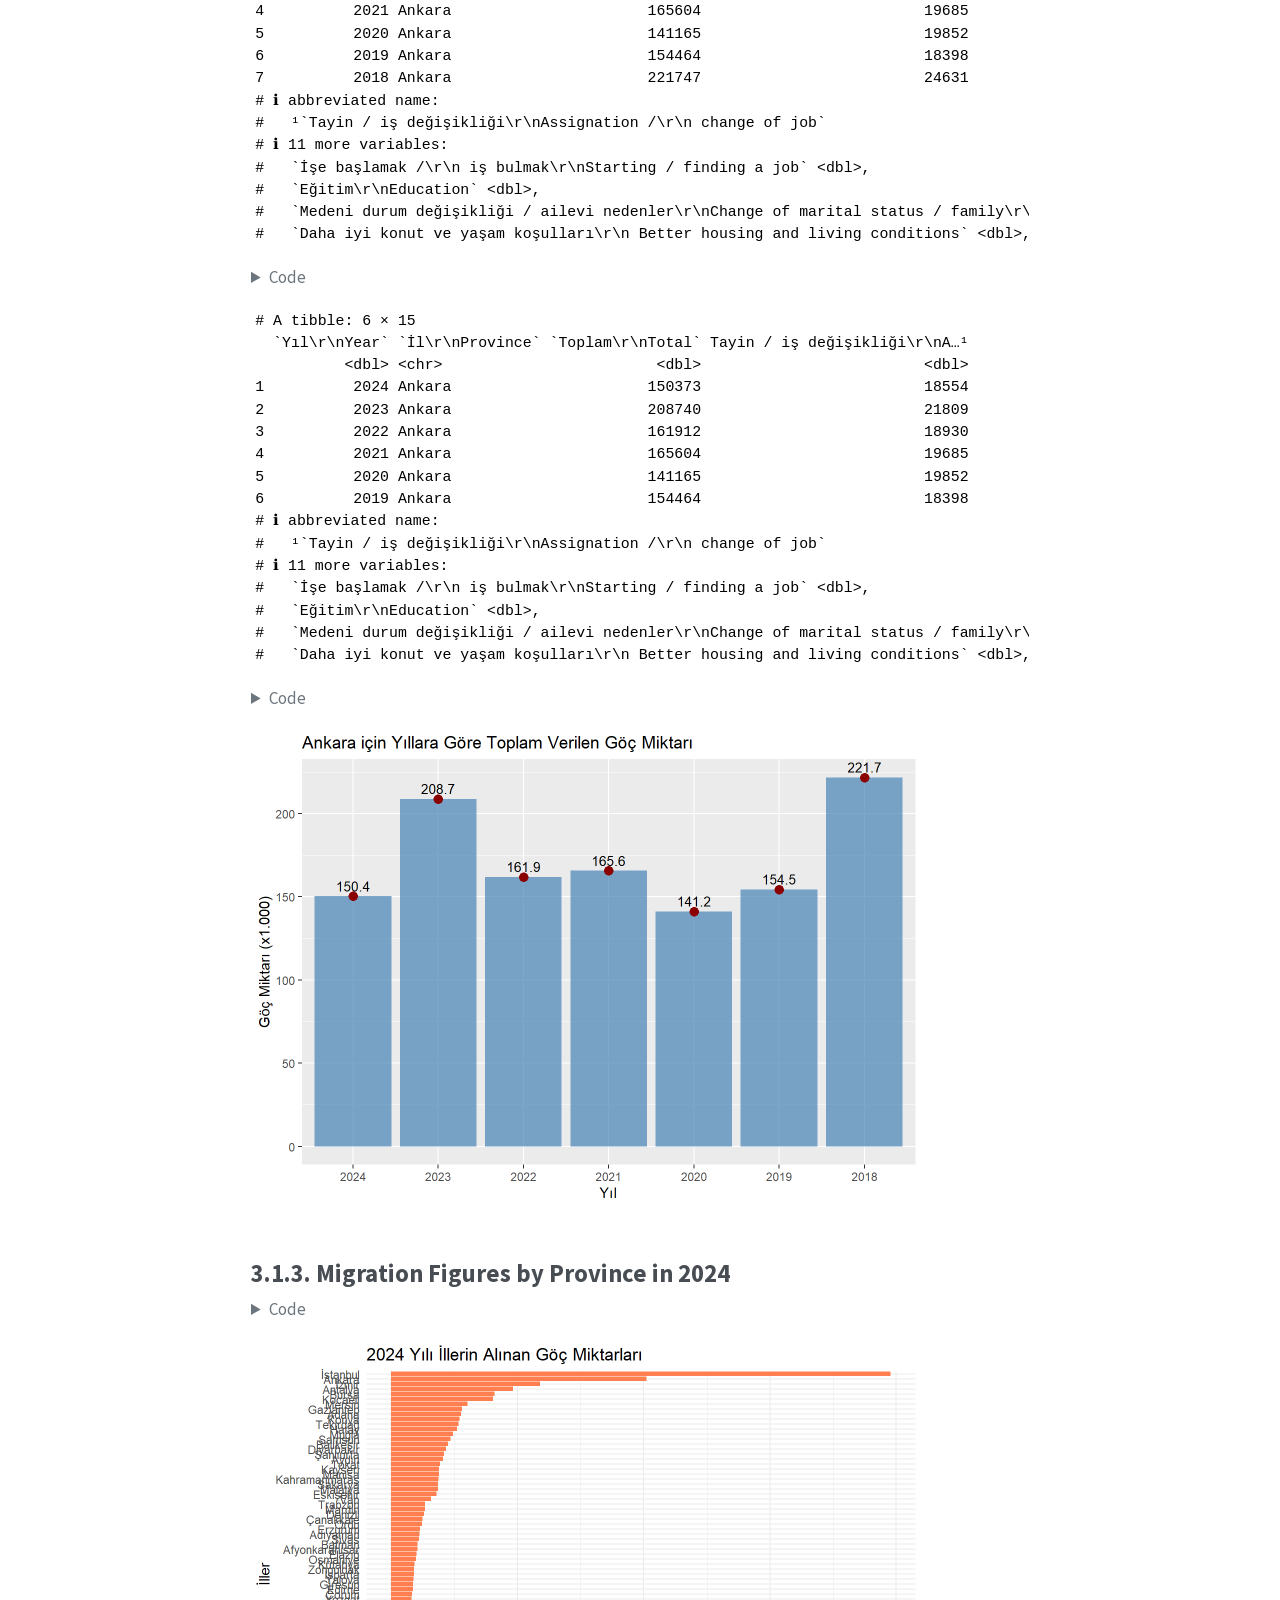
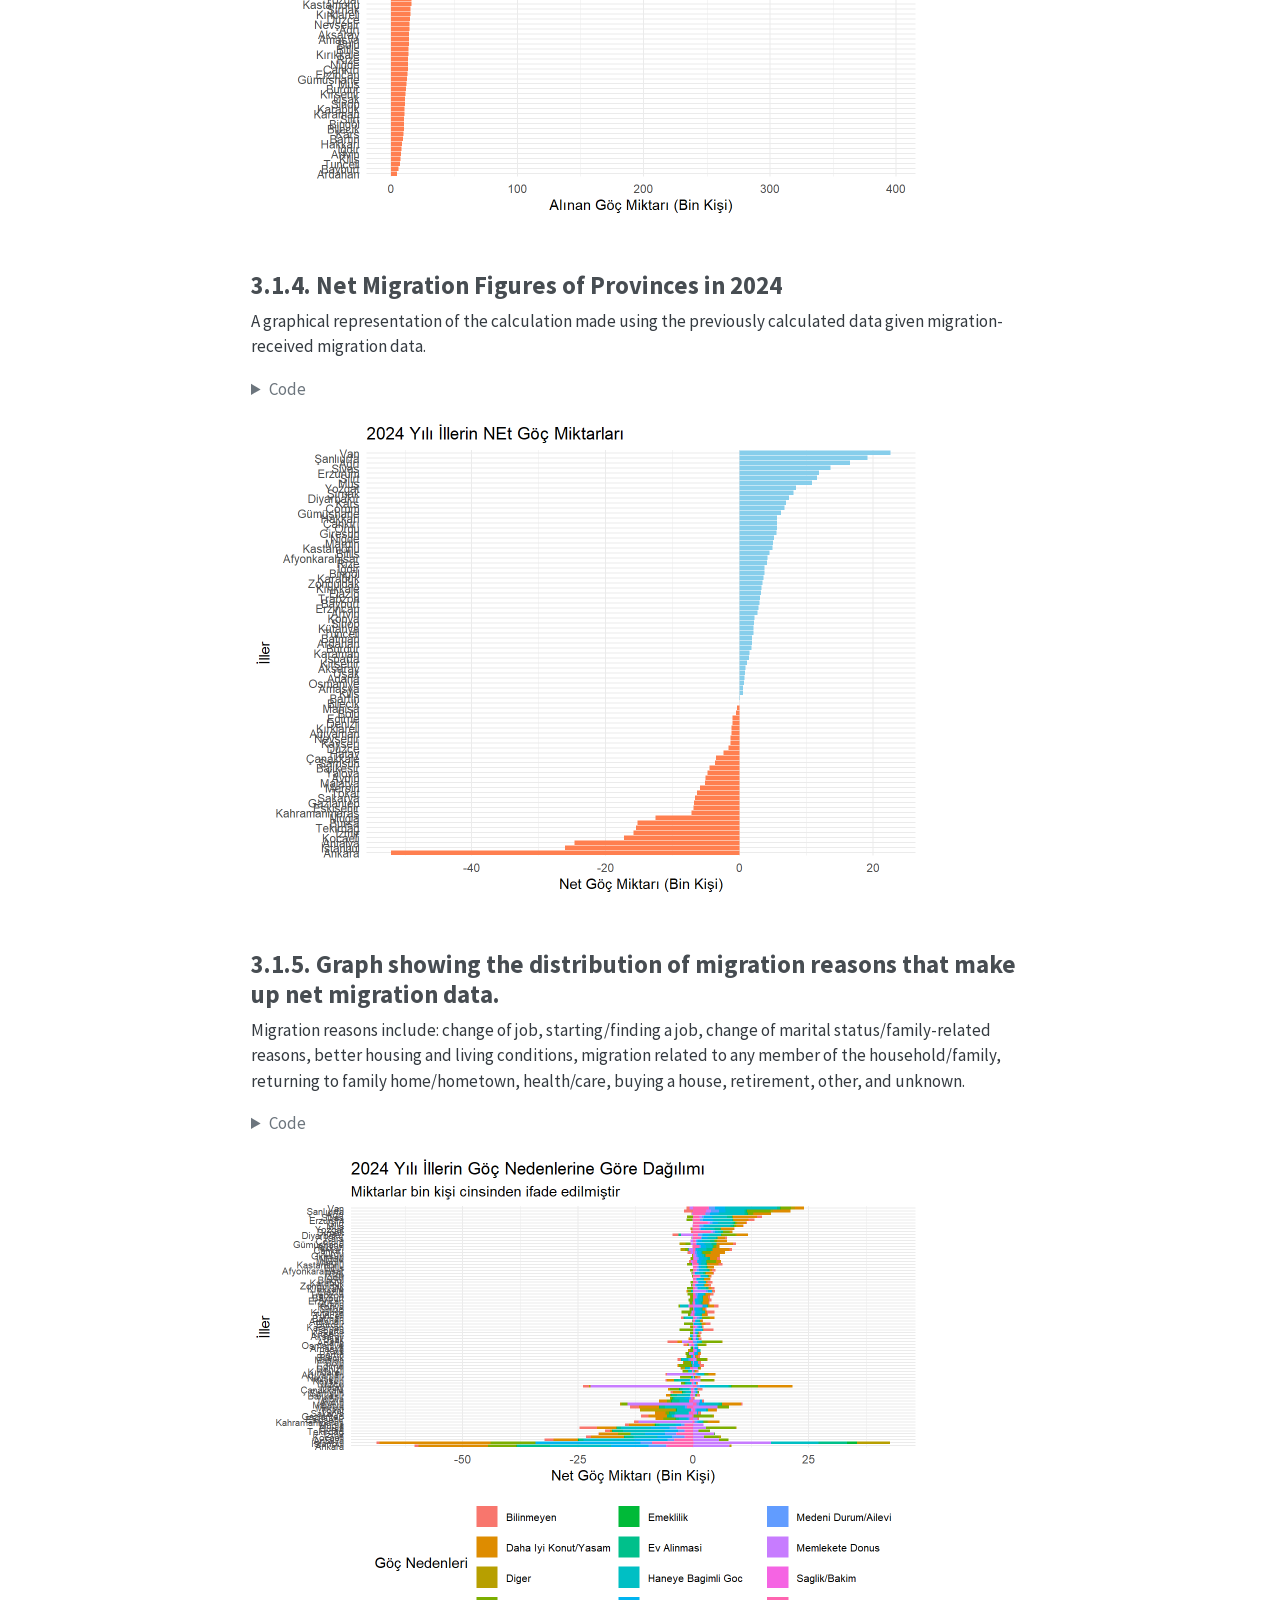
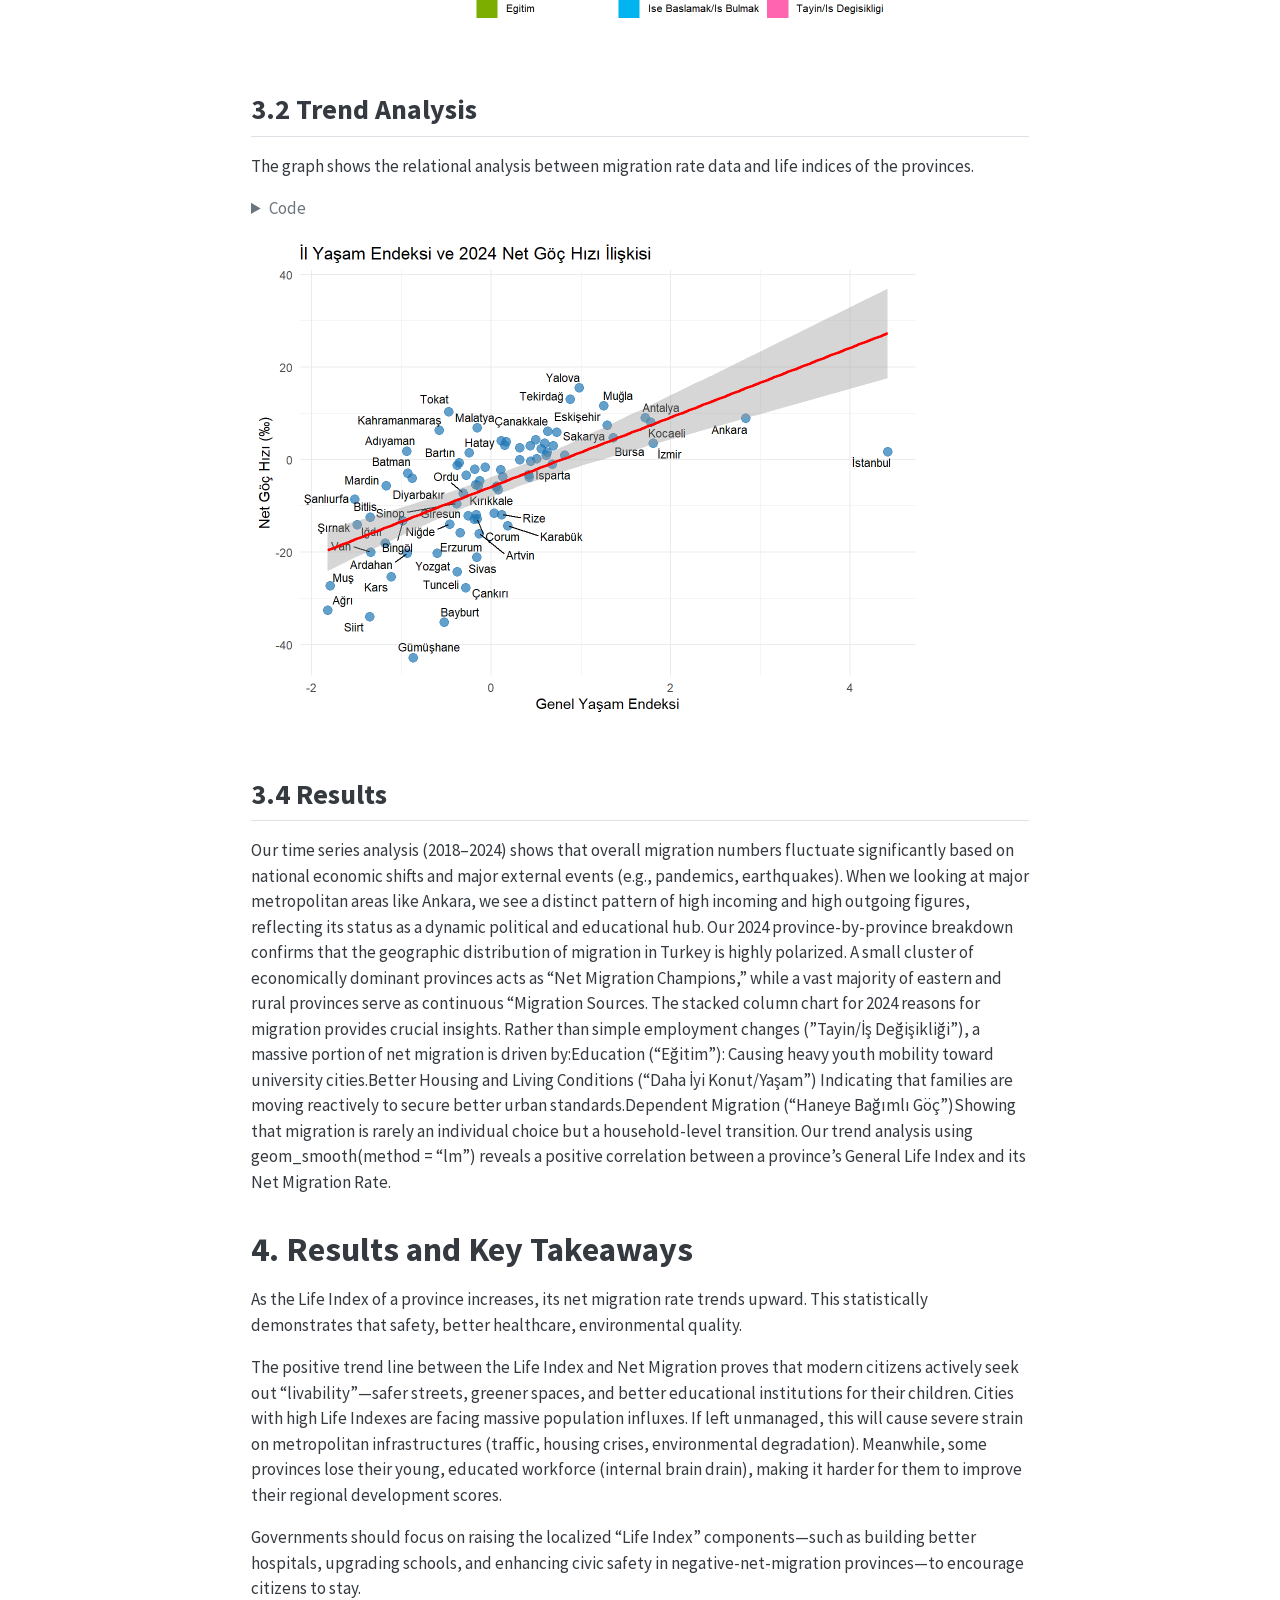
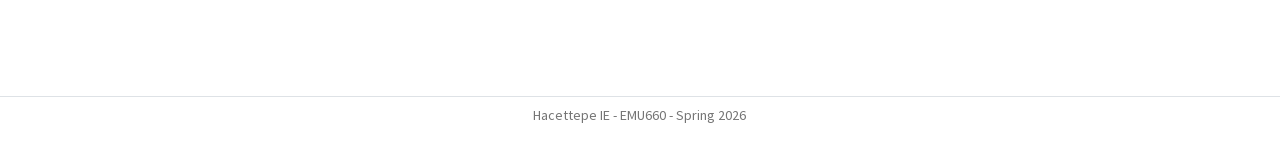
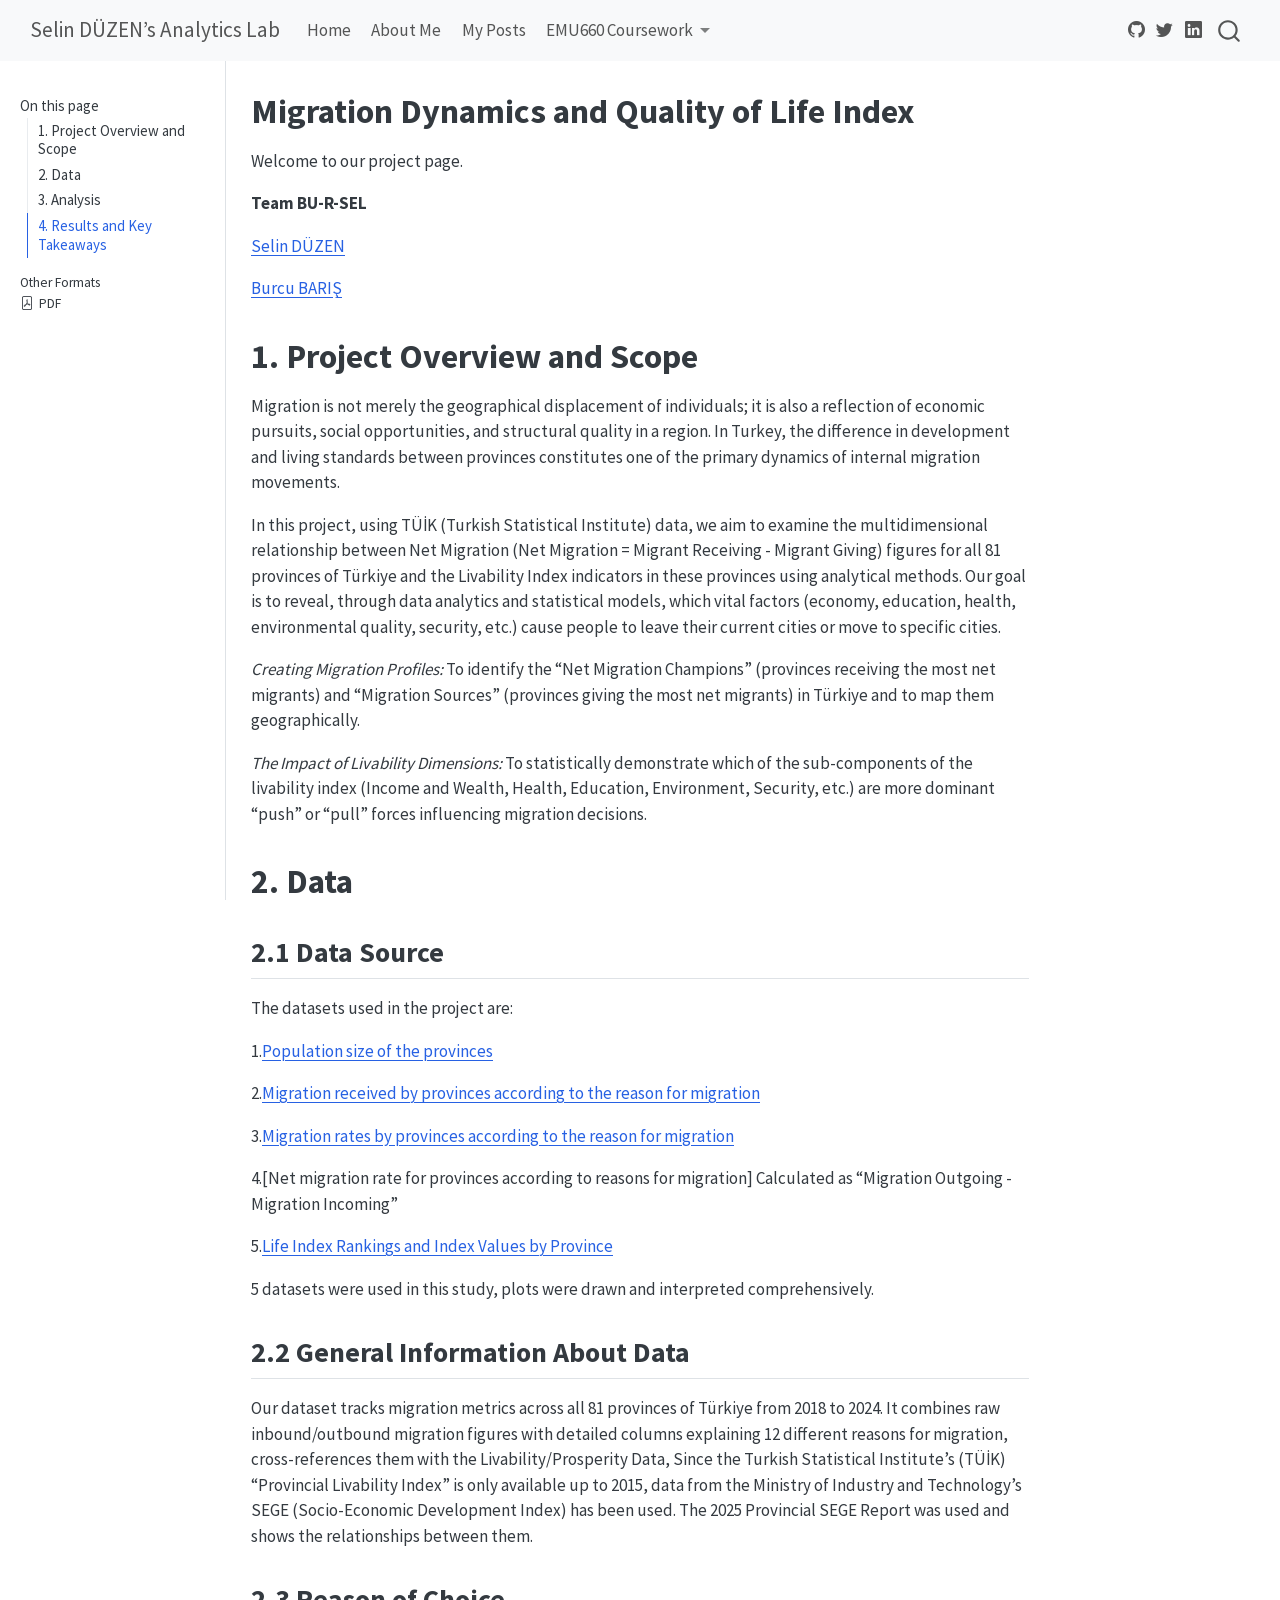
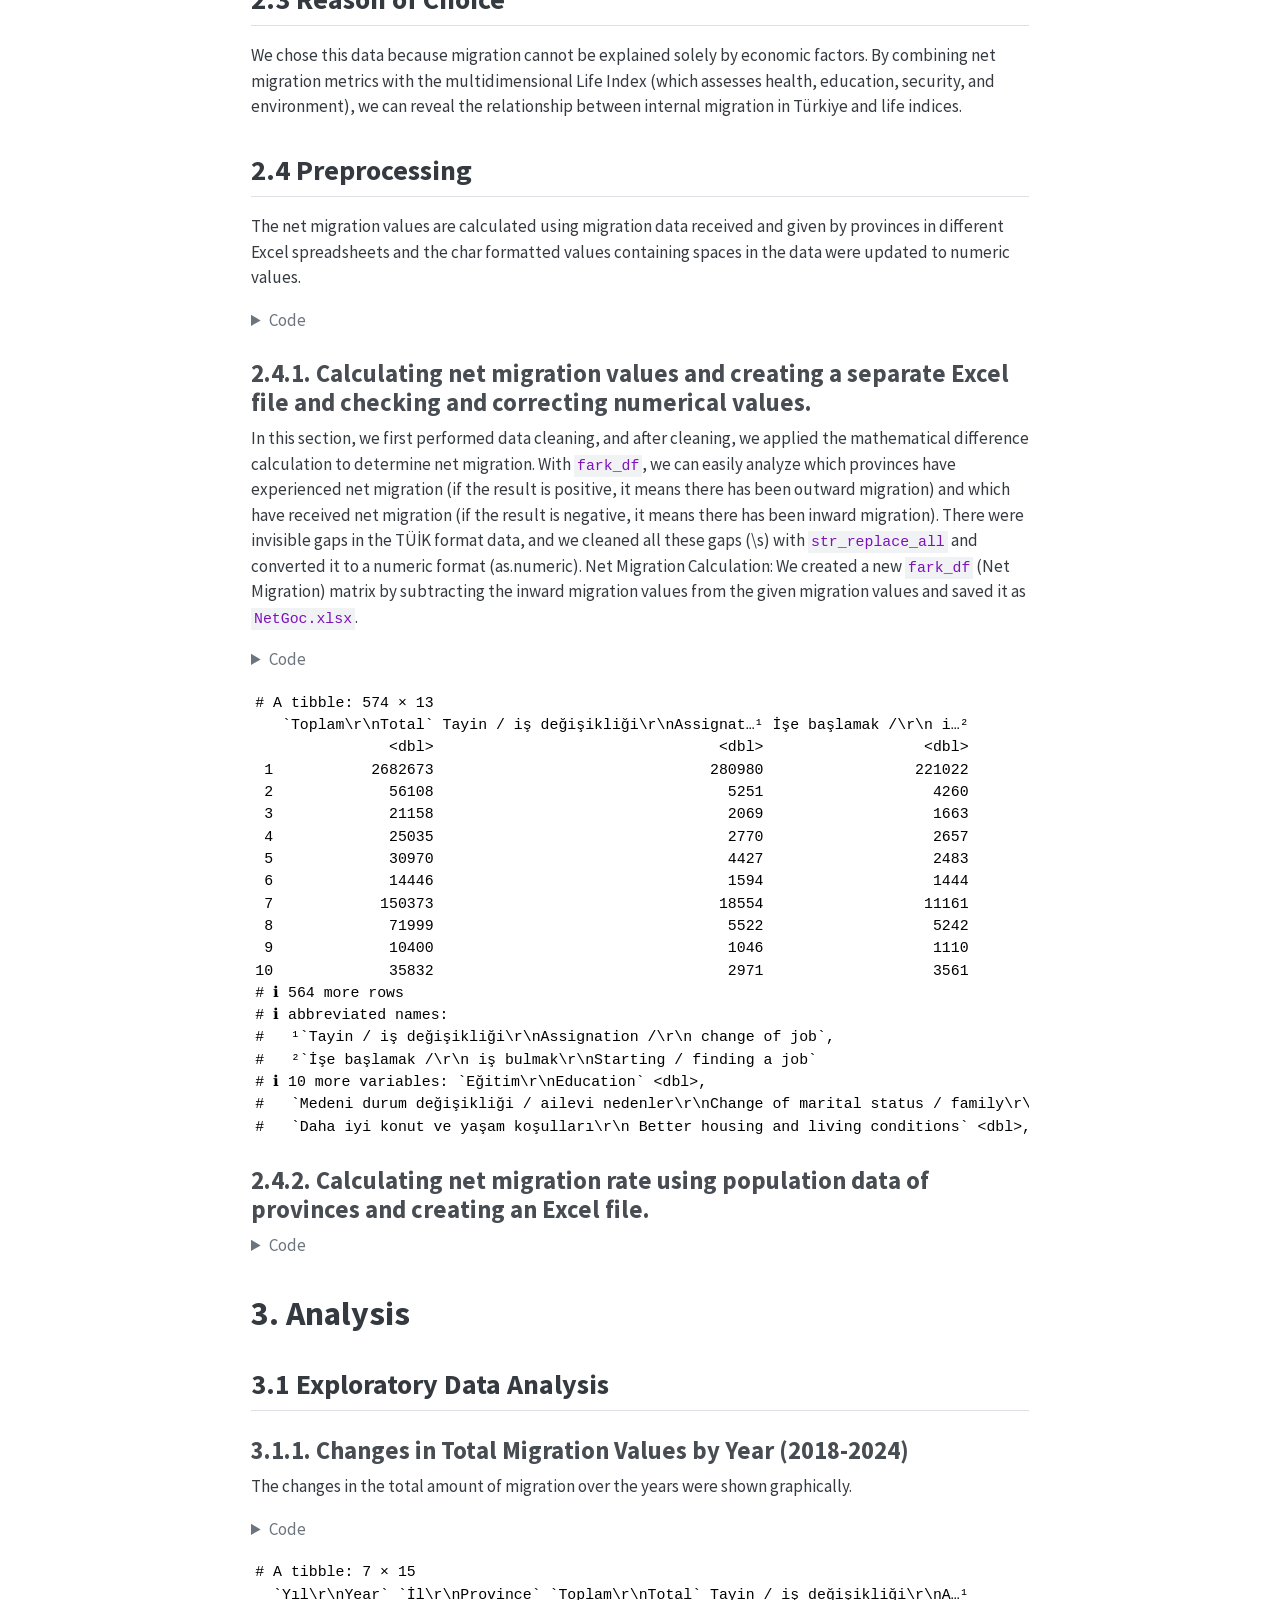
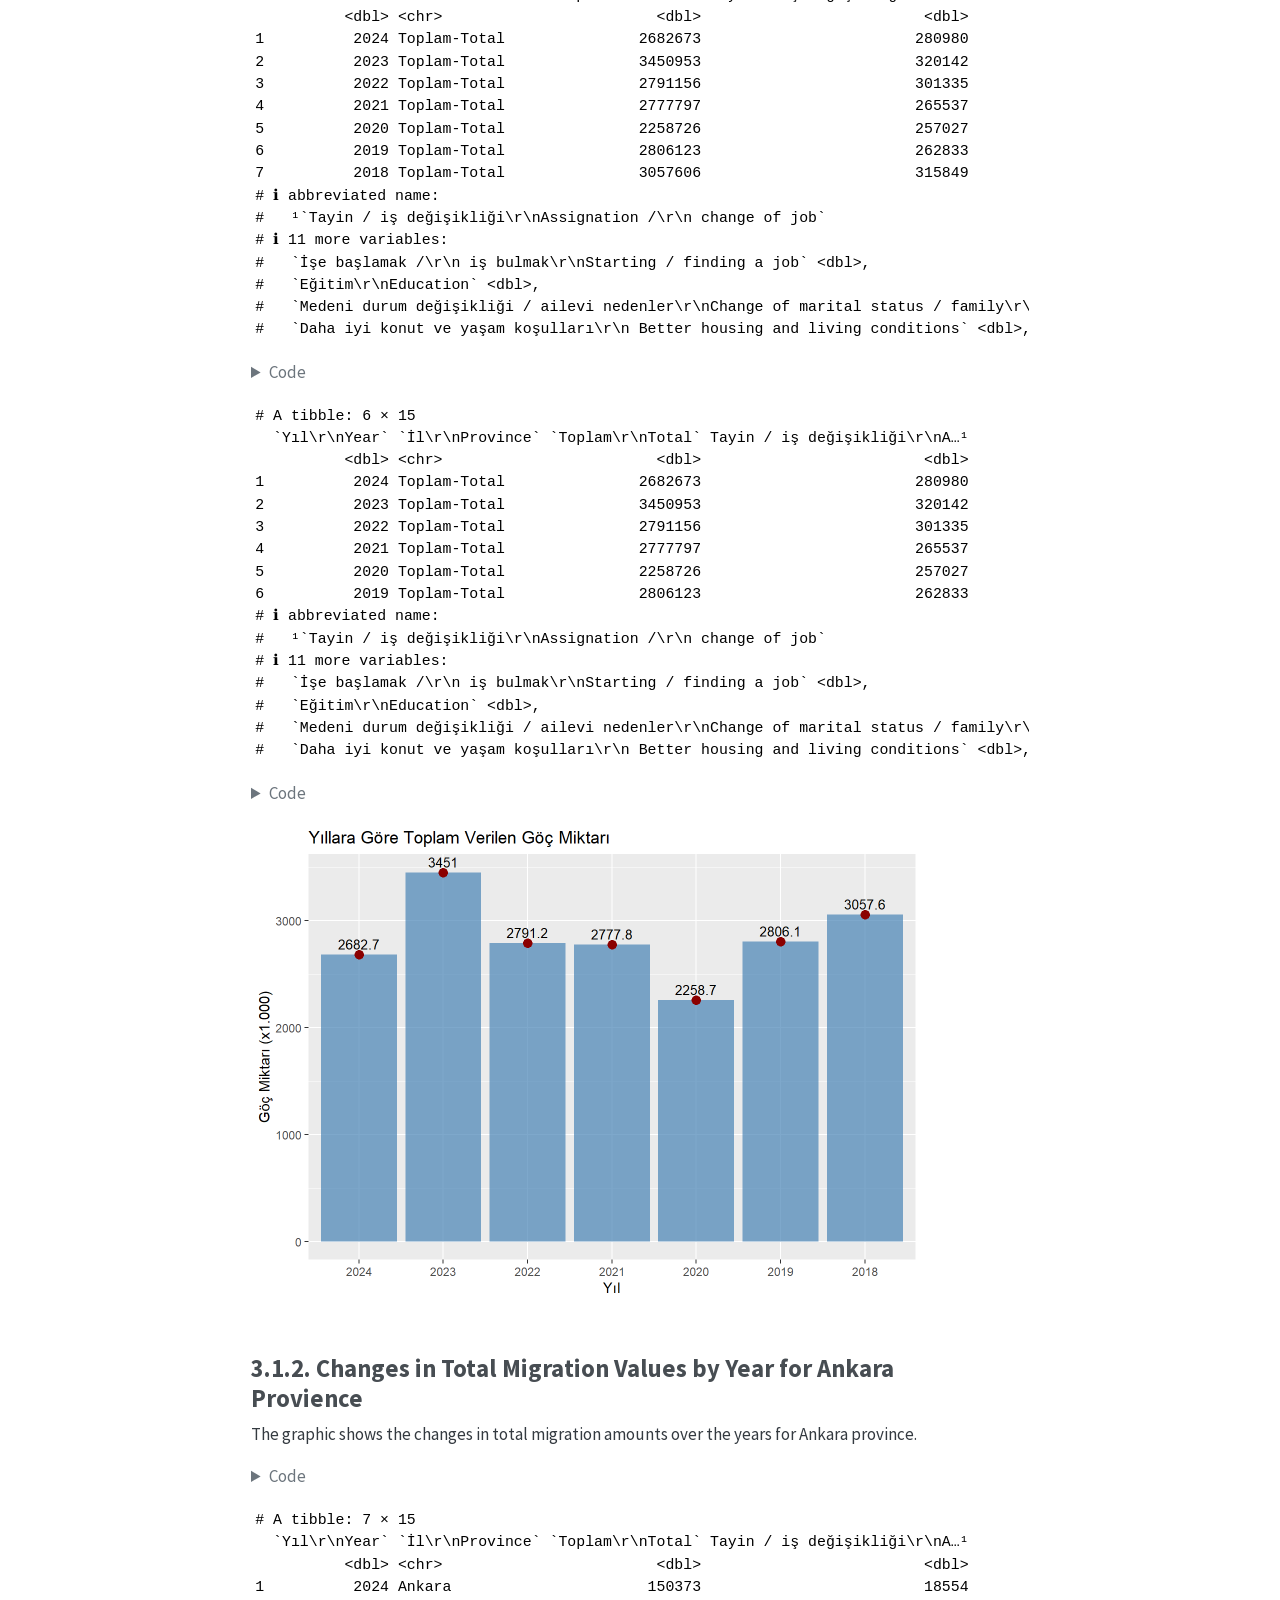
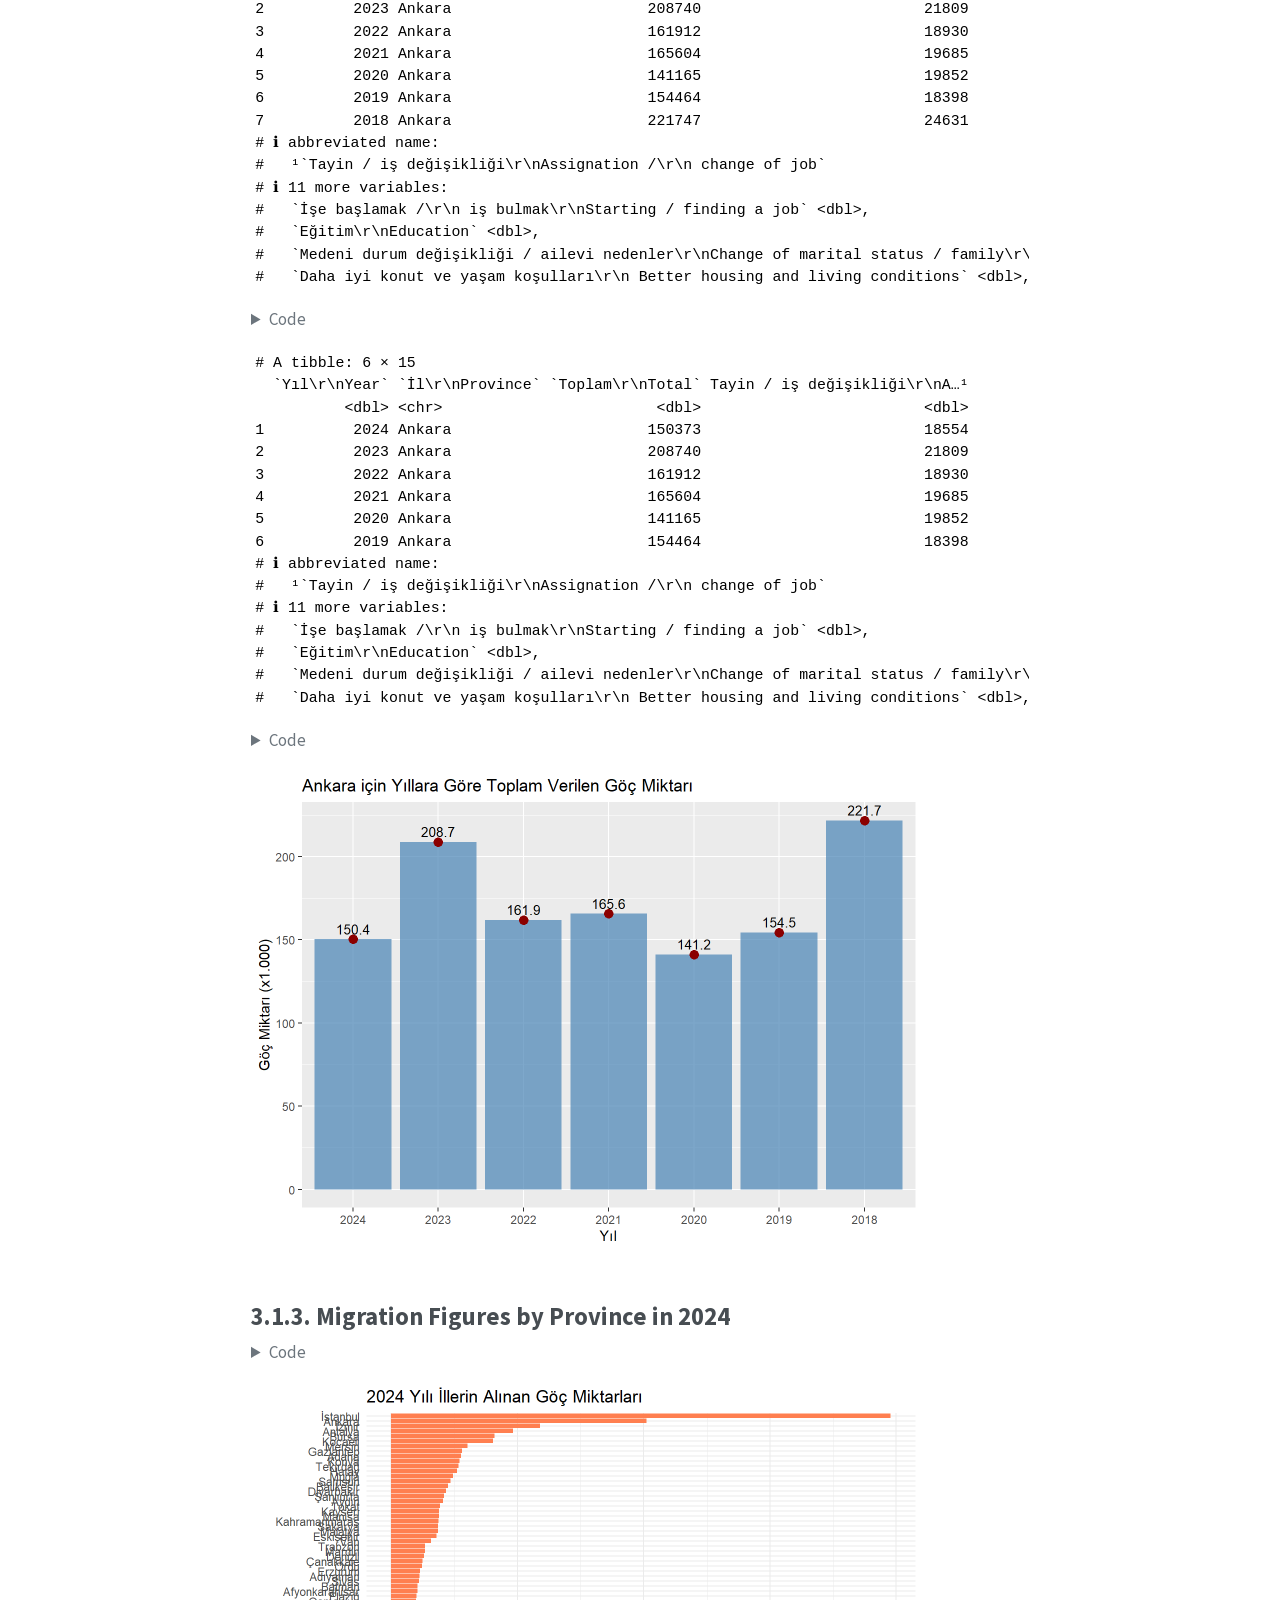
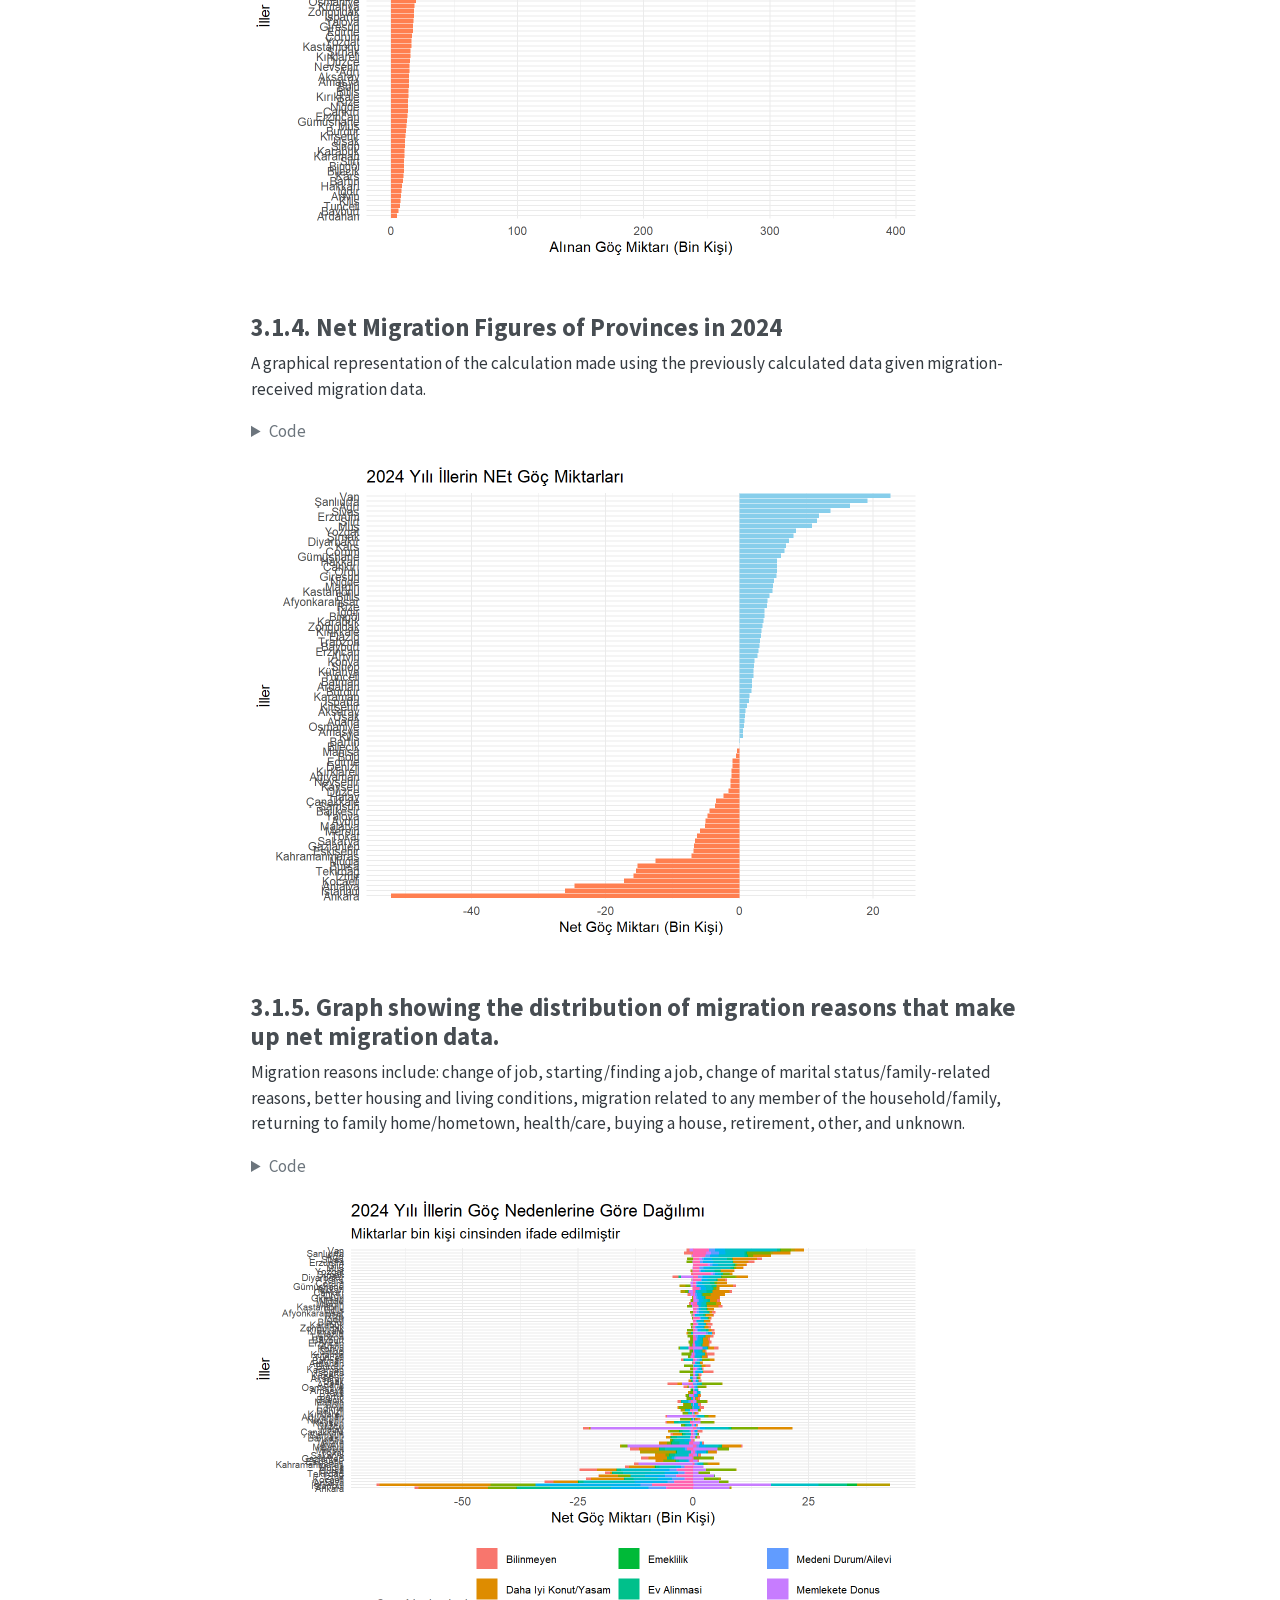
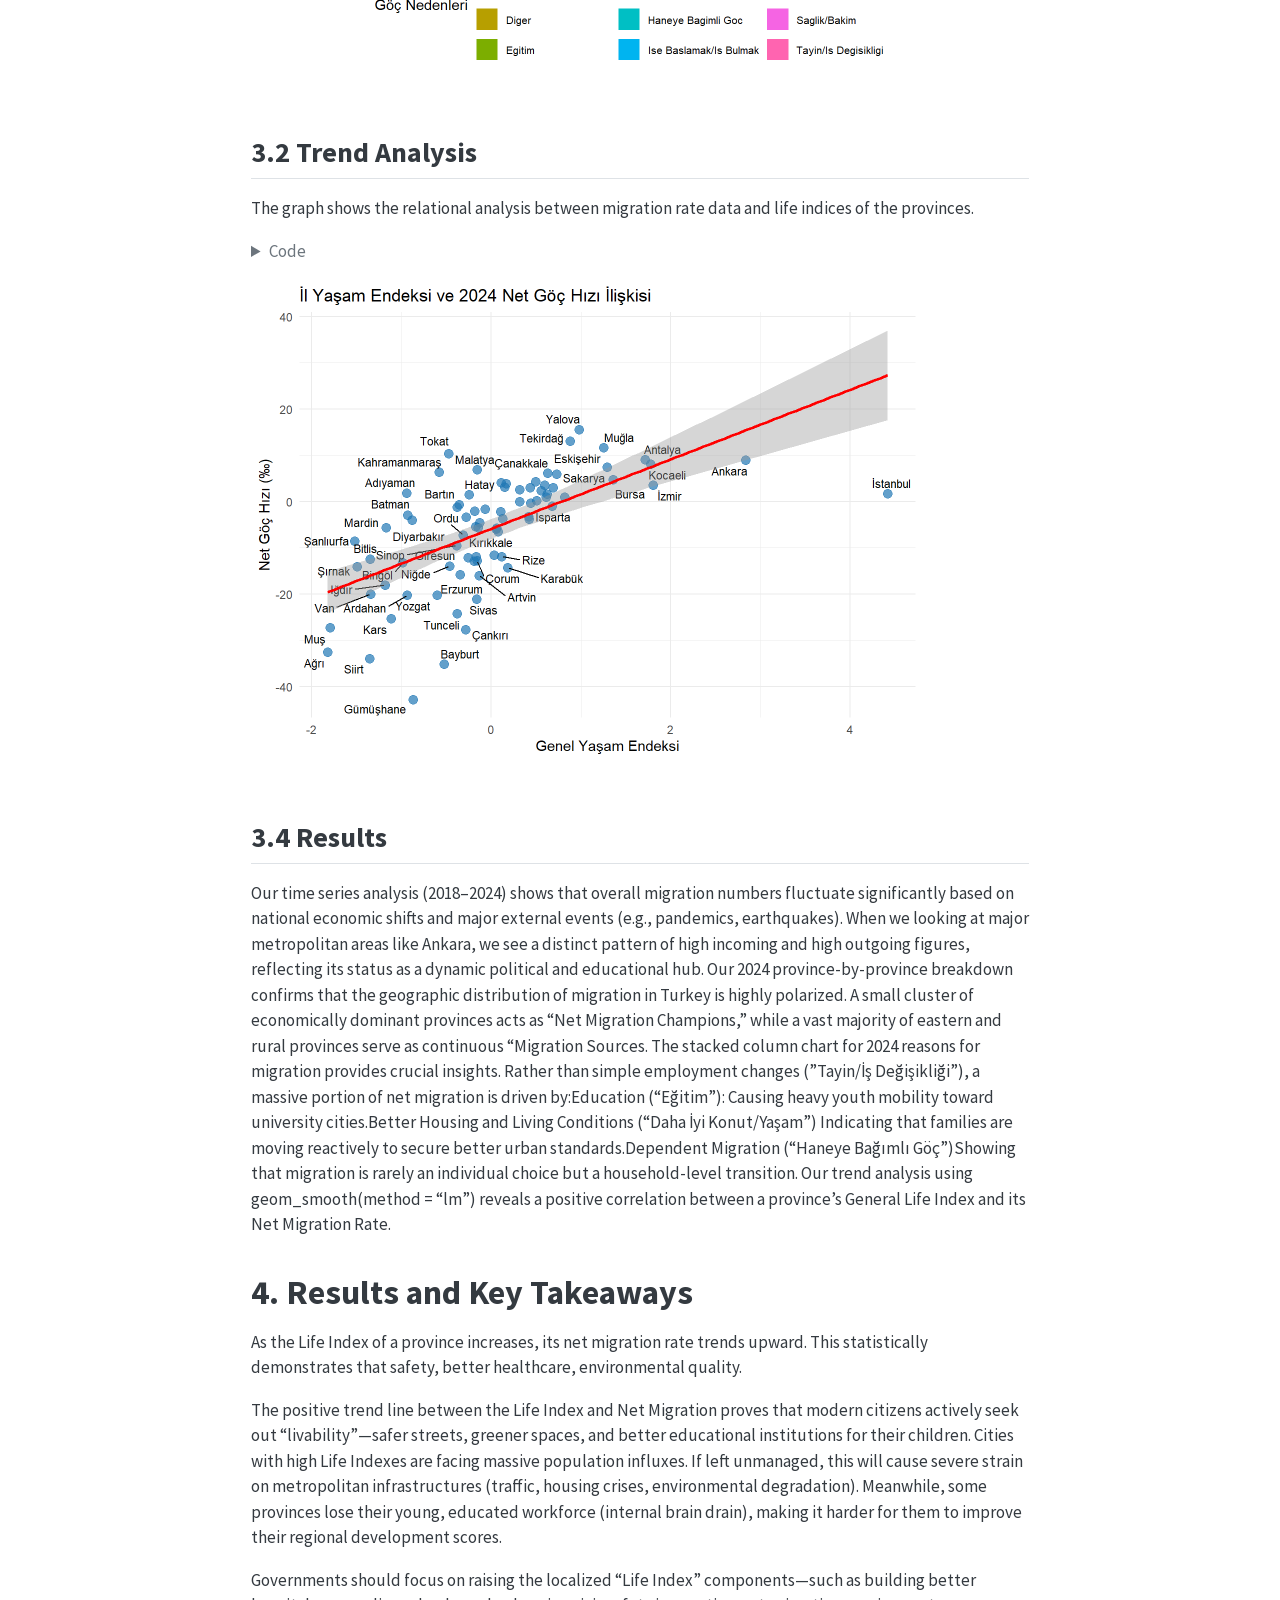
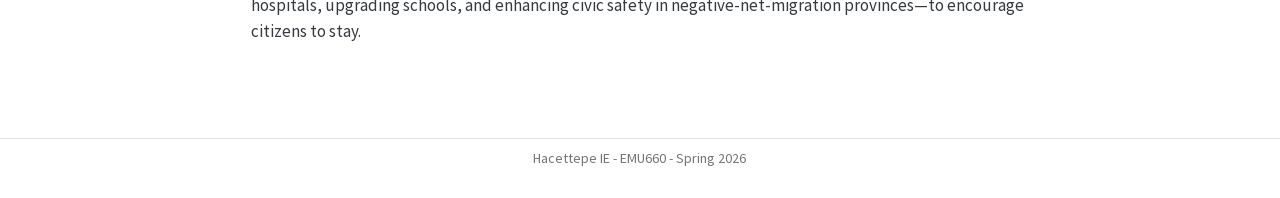
